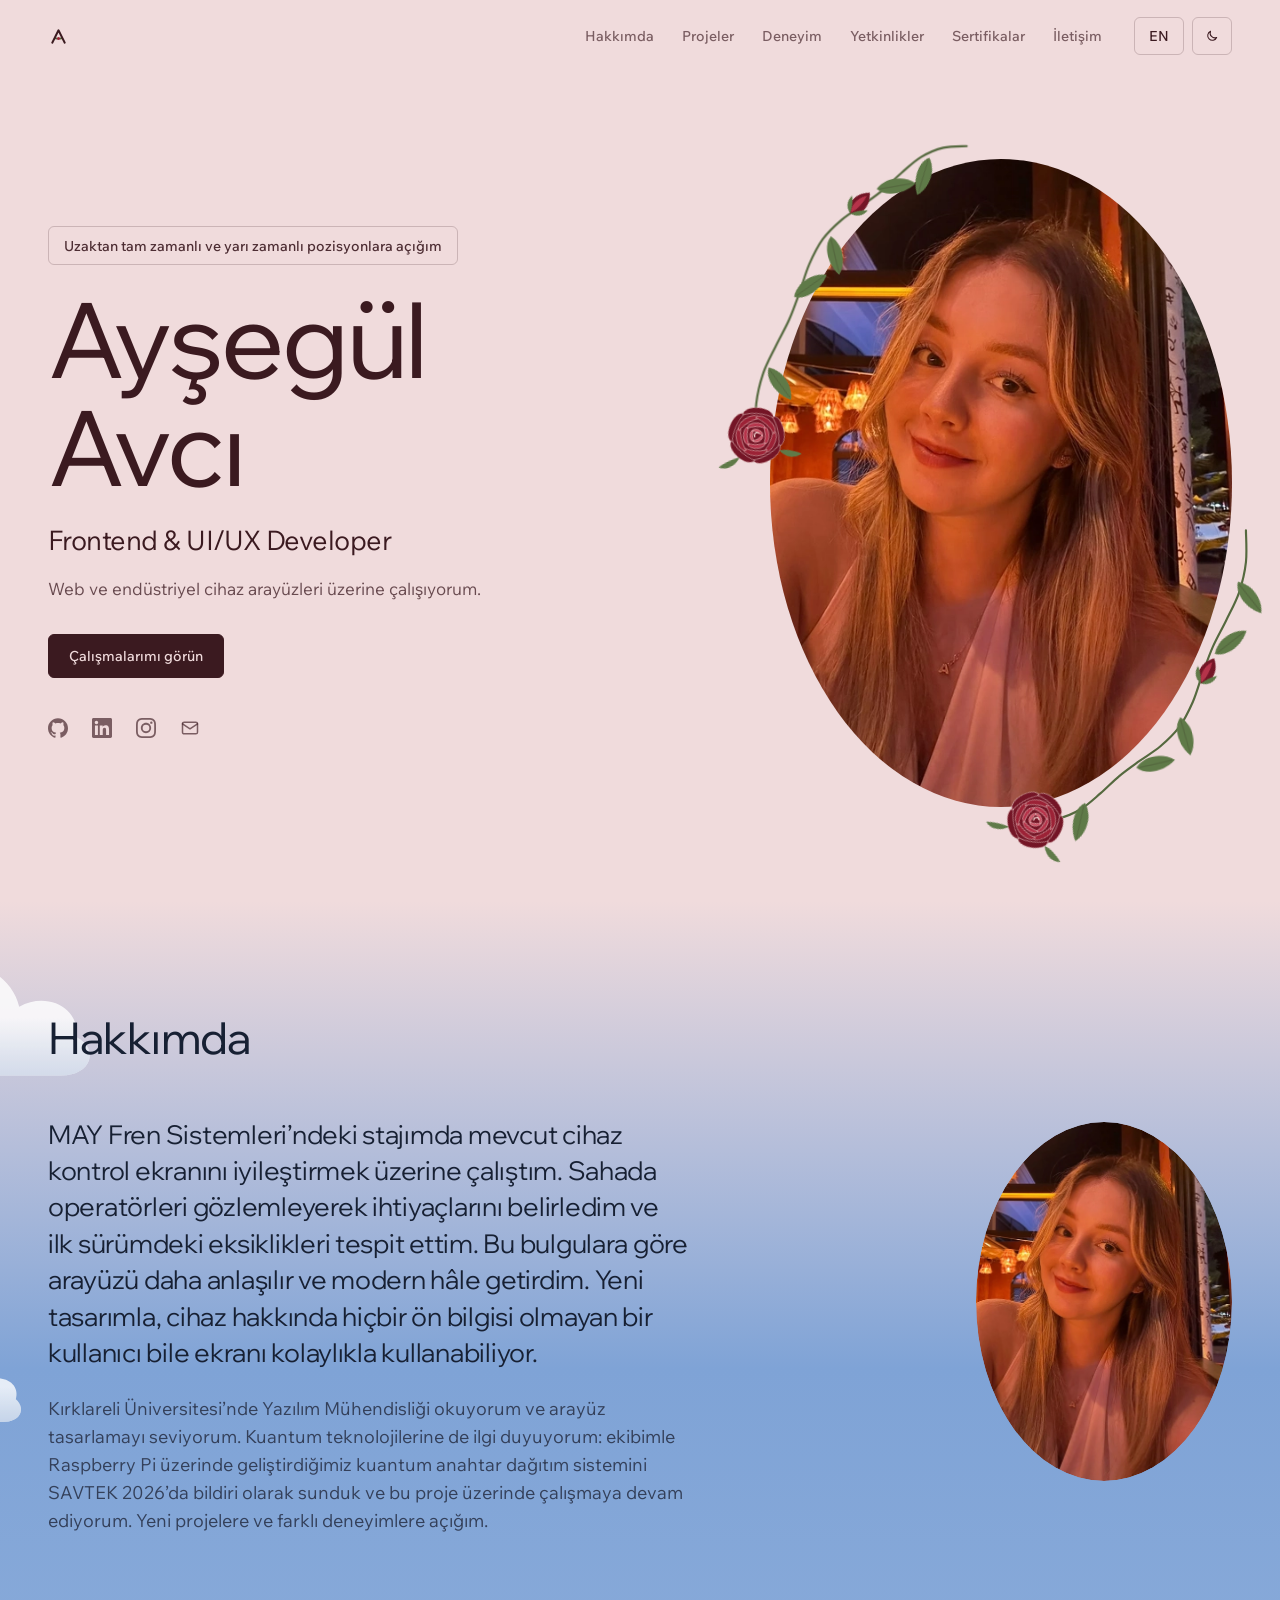
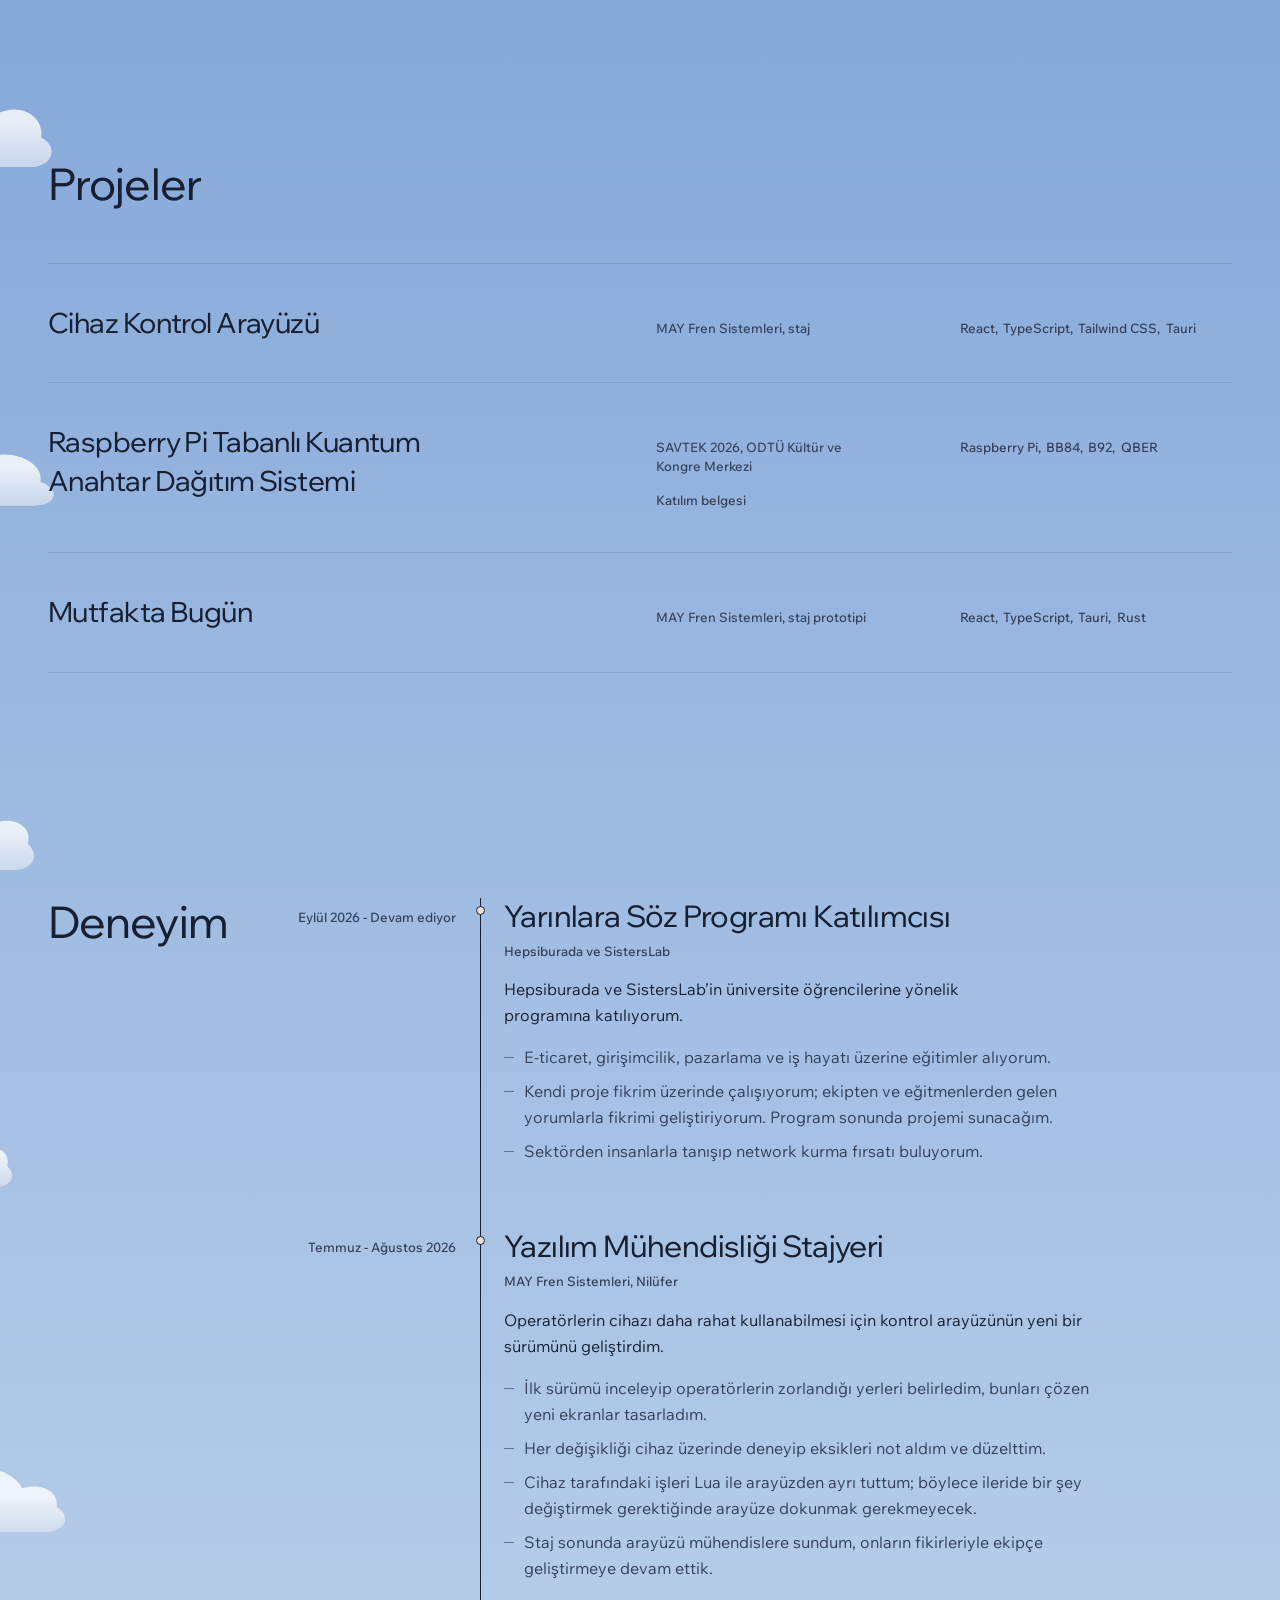
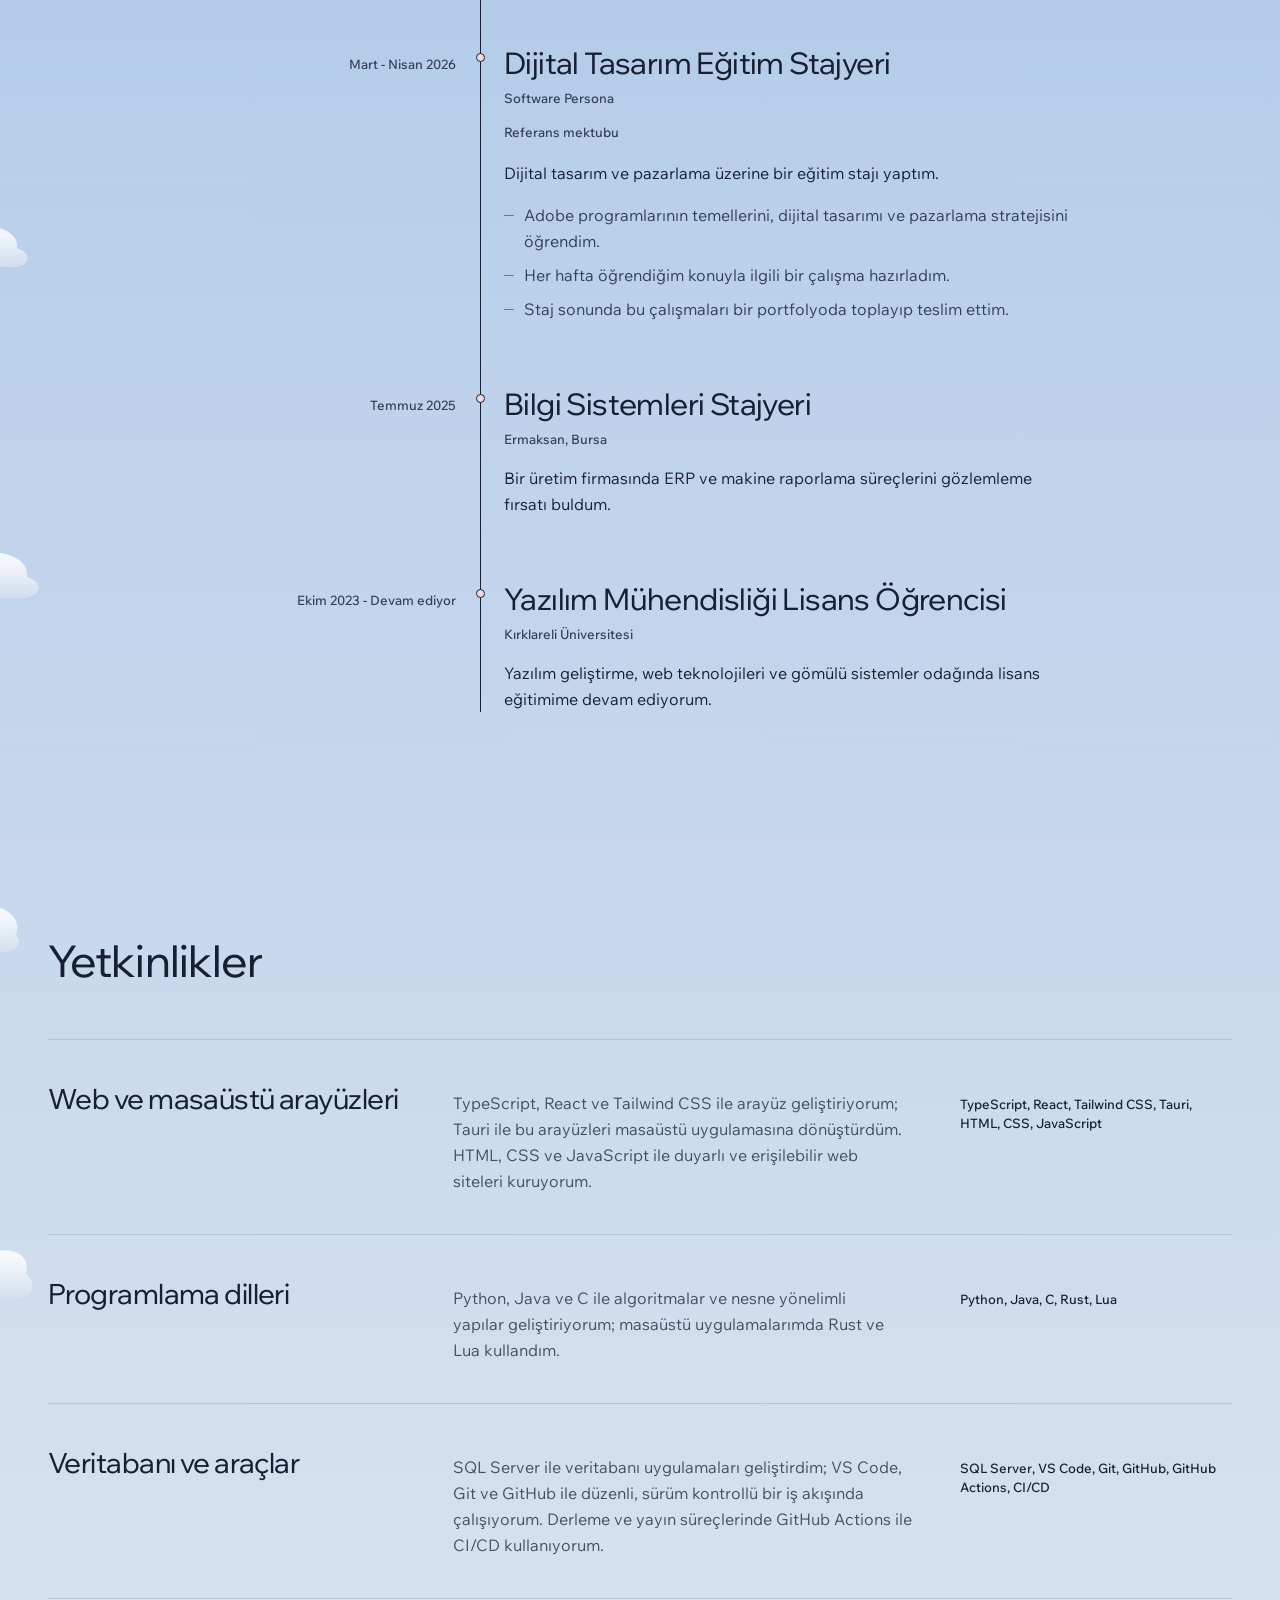
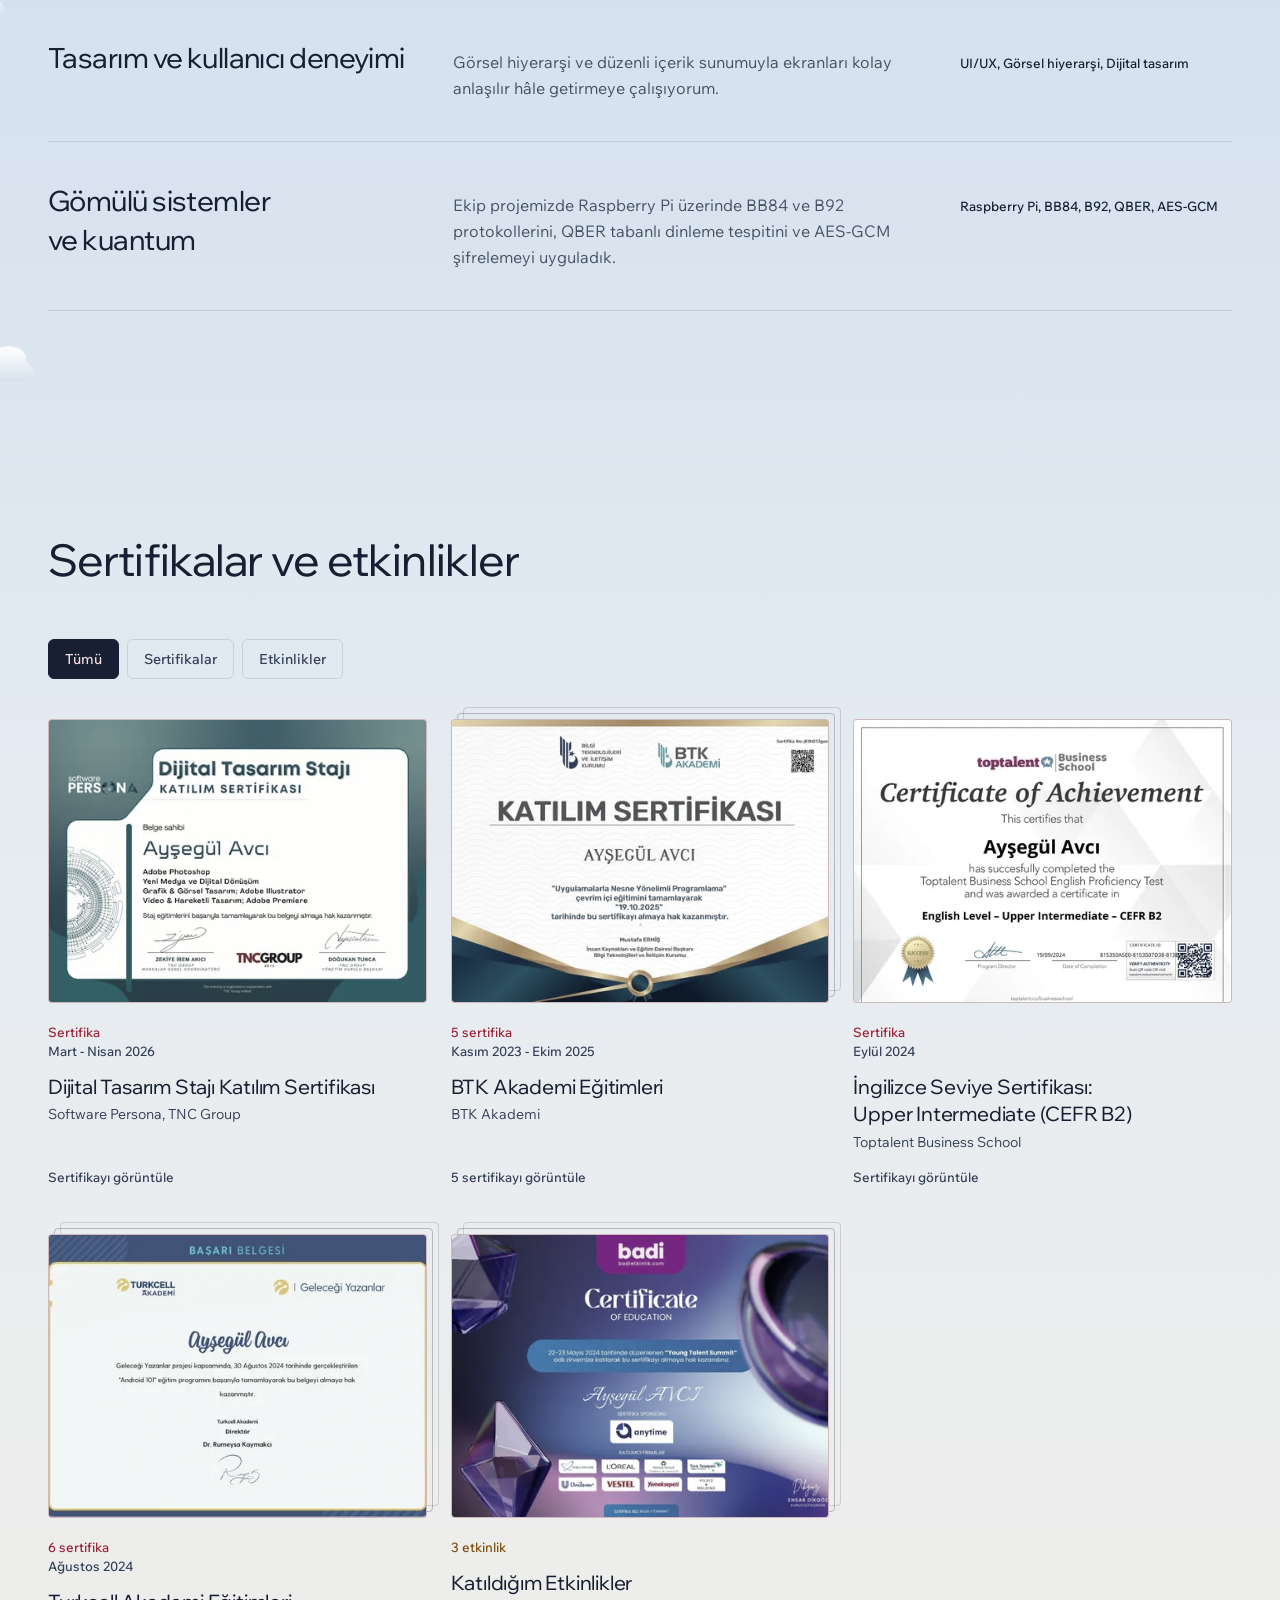
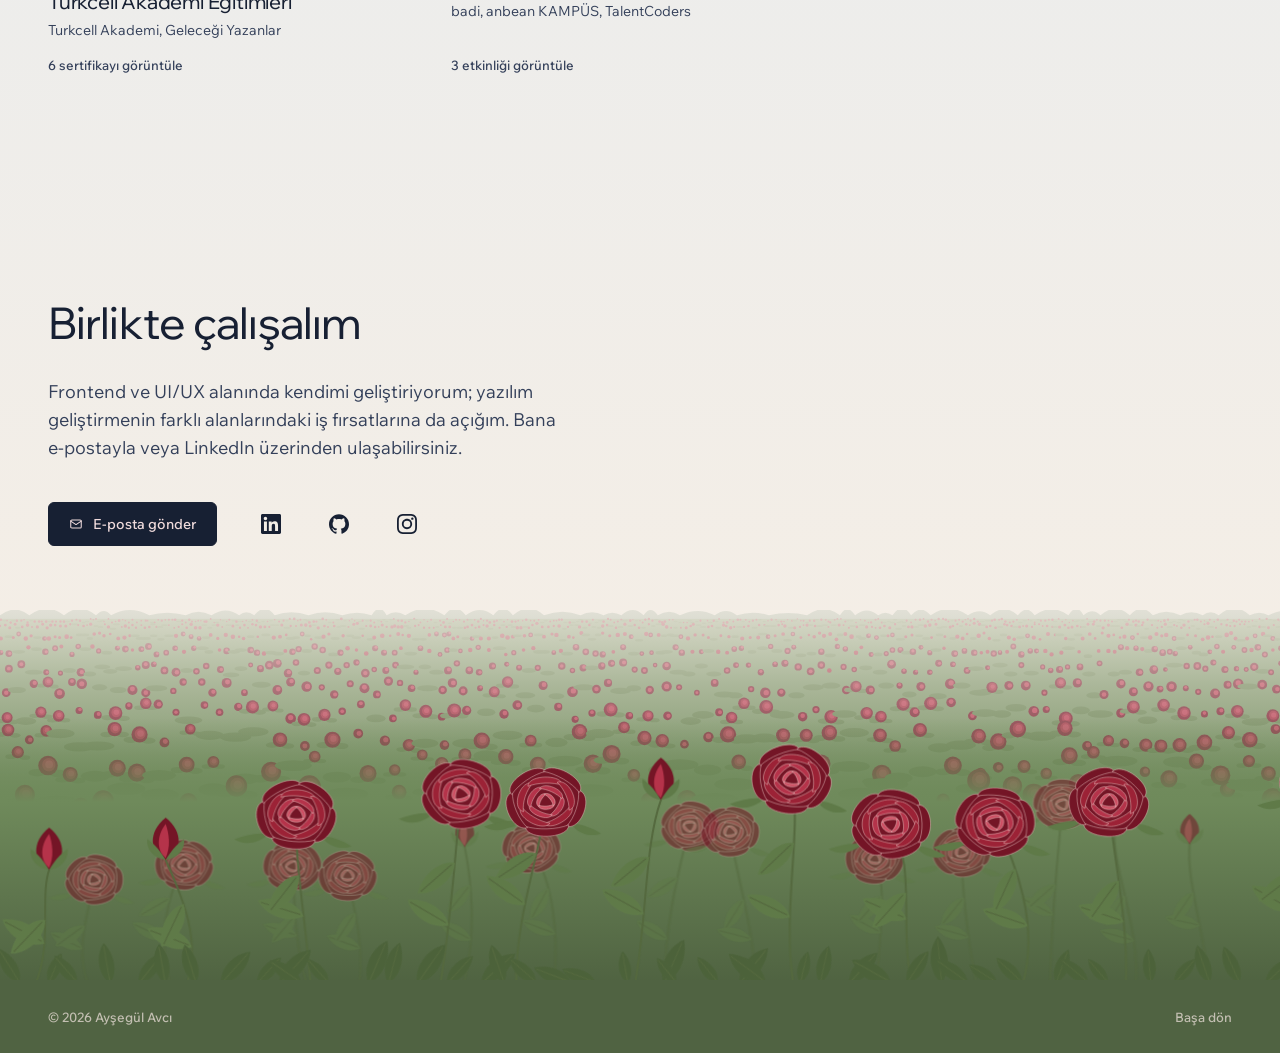
==== index.html @ e5da7921 "Yayın: 21.10.2026 05:08 (kaynak 07f0b37, main)" ====
<!doctype html> <html lang="tr" data-theme="dark"> <head> <meta charset="utf-8"> <meta name="viewport" content="width=device-width,initial-scale=1"> <script>!function(){var e,t=document.documentElement;t.classList.add("js");try{e=localStorage.getItem("theme")}catch(e){}"light"!==e&&"dark"!==e&&(e=matchMedia("(prefers-color-scheme: light)").matches?"light":"dark"),t.dataset.theme=e;try{sessionStorage.getItem("name")&&t.classList.add("name-seen")}catch(e){}"visible"!==document.visibilityState&&t.classList.add("no-intro"),setTimeout(function(){window.__animReady||t.classList.remove("js")},3e3)}()</script> <title>Ayşegül Avcı | Frontend &amp; UI/UX Developer</title> <meta name="generator" content="Jekyll v4.4.1"/> <meta property="og:title" content="Ayşegül Avcı"/> <meta name="author" content="Ayşegül Avcı"/> <meta property="og:locale" content="tr_TR"/> <meta name="description" content="Ayşegül Avcı’nın web ve endüstriyel cihaz arayüzleri odaklı frontend ve UI/UX portfolyosu."/> <meta name="twitter:description" property="og:description" content="Ayşegül Avcı’nın web ve endüstriyel cihaz arayüzleri odaklı frontend ve UI/UX portfolyosu."/> <link rel="canonical" href="https://avciaysegul.github.io/"/> <meta property="og:url" content="https://avciaysegul.github.io/"/> <meta property="og:site_name" content="Ayşegül Avcı"/> <meta property="og:image" content="https://avciaysegul.github.io/assets/og-tr.jpg"/> <meta property="og:image:height" content="630"/> <meta property="og:image:width" content="1200"/> <meta property="og:image:alt" content="Ayşegül Avcı · Frontend & UI/UX Developer"/> <meta property="og:type" content="website"/> <meta name="twitter:card" content="summary_large_image"/> <meta name="twitter:image" content="https://avciaysegul.github.io/assets/og-tr.jpg"/> <meta name="twitter:image:alt" content="Ayşegül Avcı · Frontend & UI/UX Developer"/> <meta name="twitter:title" content="Ayşegül Avcı"/> <meta name="google-site-verification" content="LraKyjcMaXg5jQFHS7iAwMMsDhnJ6y4MmET2pUXPqsw"/> <script type="application/ld+json"> {"@context":"https://schema.org","@type":"WebSite","author":{"@type":"Person","name":"Ayşegül Avcı","url":"https://avciaysegul.github.io"},"description":"Ayşegül Avcı’nın web ve endüstriyel cihaz arayüzleri odaklı frontend ve UI/UX portfolyosu.","headline":"Ayşegül Avcı","image":{"width":1200,"height":630,"alt":"Ayşegül Avcı · Frontend & UI/UX Developer","url":"https://avciaysegul.github.io/assets/og-tr.jpg","@type":"imageObject"},"name":"Ayşegül Avcı","sameAs":["https://www.linkedin.com/in/aysegulavci/","https://github.com/avciaysegul"],"url":"https://avciaysegul.github.io/"}</script> <script type="application/ld+json"> {
    "@context": "https://schema.org",
    "@type": "ProfilePage",
    "url": "https://avciaysegul.github.io/",
    "inLanguage": "tr",
    "mainEntity": {
      "@type": "Person",
      "@id": "https://avciaysegul.github.io/#person",
      "name": "Ayşegül Avcı",
      "alternateName": "Aysegul Avci",
      "jobTitle": "Frontend & UI/UX Developer",
      "url": "https://avciaysegul.github.io/",
      "image": "https://avciaysegul.github.io/assets/hero-aksam.webp",
      "affiliation": { "@type": "CollegeOrUniversity", "name": "Kırklareli Üniversitesi" },
      "sameAs": ["https://www.linkedin.com/in/aysegulavci/", "https://github.com/avciaysegul", "https://www.instagram.com/ayseguul.avci/"]
    }
  } </script> <link rel="alternate" hreflang="tr" href="https://avciaysegul.github.io/"> <link rel="alternate" hreflang="en" href="https://avciaysegul.github.io/en/"> <link rel="alternate" hreflang="x-default" href="https://avciaysegul.github.io/"> <meta name="theme-color" content="#5e4446"> <link rel="icon" type="image/svg+xml" href="/assets/logo/favicon.svg?v=1792548509"> <link rel="preload" href="/assets/fonts/wix-madefor-text-latin.woff2" as="font" type="font/woff2" crossorigin> <link rel="preload" href="/assets/fonts/wix-madefor-display-latin.woff2" as="font" type="font/woff2" crossorigin> <link rel="preload" href="/assets/fonts/wix-madefor-text-latin-ext.woff2" as="font" type="font/woff2" crossorigin> <link rel="preload" href="/assets/fonts/wix-madefor-display-latin-ext.woff2" as="font" type="font/woff2" crossorigin> <link rel="stylesheet" href="/assets/css/main.css?v=1792548509"> <script type="module" src="/assets/js/main.js?v=1792548509"></script> </head> <body> <a class="btn btn-primary fixed top-3 left-3 z-50 -translate-y-24 focus:translate-y-0" href="#main">Ana içeriğe geç</a> <header class="site-header sticky top-0 z-40 border-b border-transparent bg-bg transition-colors duration-500" data-header> <nav class="page flex h-18 items-center justify-between gap-6" aria-label="Ana menü"> <a class="flex items-center gap-2.5 no-underline" data-home-link href="/#top" aria-label="Ayşegül Avcı ana sayfa"> <svg class="size-[21px] shrink-0" viewBox="0 0 64 64" aria-hidden="true" focusable="false" data-logo-header> <path fill="var(--rose-stem)" d="M19.33 38.33Q25.67 32.33 32 38.33Q25.67 44.33 19.33 38.33ZM44.67 38.33Q38.33 32.33 32 38.33Q38.33 44.33 44.67 38.33Z"/><path d="M13 51L32 13L51 51" fill="none" stroke="currentColor" stroke-width="6" stroke-linecap="round" stroke-linejoin="round"/><circle cx="32" cy="38.33" r="4.66" fill="var(--accent)"/> </svg> <span class="font-display text-xl font-medium tracking-[-.01em]" data-brand data-brand-dock>Ayşegül Avcı</span> </a> <button class="btn px-3 lg:hidden" type="button" data-menu-toggle aria-controls="site-menu" aria-expanded="false" aria-label="Menüyü aç" data-label-open="Menüyü aç" data-label-close="Menüyü kapat"> <span data-icon-open><svg class="size-4" viewBox="0 0 24 24" fill="none" stroke="currentColor" stroke-width="1.8" stroke-linecap="round" stroke-linejoin="round" aria-hidden="true" focusable="false"><path d="M4 7h16M4 12h16M4 17h16"/></svg> </span> <span data-icon-close hidden><svg class="size-4" viewBox="0 0 24 24" fill="none" stroke="currentColor" stroke-width="1.8" stroke-linecap="round" stroke-linejoin="round" aria-hidden="true" focusable="false"><path d="M6 6l12 12M18 6 6 18"/></svg> </span> </button> <div id="site-menu" data-menu class="absolute inset-x-0 top-full hidden flex-col gap-6 border-b border-line bg-bg px-5 py-8 data-[open=true]:flex sm:px-8 lg:static lg:flex lg:flex-row lg:items-center lg:gap-8 lg:border-0 lg:bg-transparent lg:p-0"> <ul class="relative flex flex-col gap-1 lg:flex-row lg:gap-7" data-nav-list> <li><a class="nav-link relative block py-2 text-sm font-medium text-muted no-underline hover:text-text lg:py-1" href="/#about" data-nav="about">Hakkımda</a></li> <li><a class="nav-link relative block py-2 text-sm font-medium text-muted no-underline hover:text-text lg:py-1" href="/#projects" data-nav="projects">Projeler</a></li> <li><a class="nav-link relative block py-2 text-sm font-medium text-muted no-underline hover:text-text lg:py-1" href="/#experience" data-nav="experience">Deneyim</a></li> <li><a class="nav-link relative block py-2 text-sm font-medium text-muted no-underline hover:text-text lg:py-1" href="/#skills" data-nav="skills">Yetkinlikler</a></li> <li><a class="nav-link relative block py-2 text-sm font-medium text-muted no-underline hover:text-text lg:py-1" href="/#credentials" data-nav="credentials">Sertifikalar</a></li> <li><a class="nav-link relative block py-2 text-sm font-medium text-muted no-underline hover:text-text lg:py-1" href="/#contact" data-nav="contact">İletişim</a></li> </ul> <div class="flex gap-2"> <a class="btn min-h-9 px-3.5" href="/en/" hreflang="en" lang="en" aria-label="EN, Switch to English">EN</a> <button class="btn min-h-9 px-3" type="button" data-theme-toggle aria-pressed="false" data-label-light="Açık temaya geç" data-label-dark="Koyu temaya geç" aria-label="Açık temaya geç"> <span class="hidden dark:inline"><svg class="size-3.5" viewBox="0 0 24 24" fill="none" stroke="currentColor" stroke-width="1.8" stroke-linecap="round" stroke-linejoin="round" aria-hidden="true" focusable="false"><circle cx="12" cy="12" r="4"/><path d="M12 2v2M12 20v2M4.9 4.9l1.4 1.4M17.7 17.7l1.4 1.4M2 12h2M20 12h2M4.9 19.1l1.4-1.4M17.7 6.3l1.4-1.4"/></svg> </span> <span class="dark:hidden"><svg class="size-3.5" viewBox="0 0 24 24" fill="none" stroke="currentColor" stroke-width="1.8" stroke-linecap="round" stroke-linejoin="round" aria-hidden="true" focusable="false"><path d="M20 14.5A8 8 0 0 1 9.5 4a8 8 0 1 0 10.5 10.5Z"/></svg> </span> </button> </div> </div> </nav> </header> <main id="main"> <section id="top" class="hero-cover" data-hero-section> <div class="hero-door" data-photo-home> <button class="hero-flip" type="button" aria-pressed="false" aria-label="Fotoğrafı çevir" data-photo-flip> <span class="hero-card"> <span class="hero-face"><img src="/assets/hero-aksam.webp" srcset="/assets/hero-aksam-520.webp 520w, /assets/hero-aksam.webp 970w" sizes="(width < 48rem) min(78vw, 21rem), min(51svh, 41vw, 36rem)" alt="Ayşegül Avcı, akşam ışıkları altında bir restoranda" width="970" height="1360" fetchpriority="high"></span> <span class="hero-face hero-face-back"><img src="/assets/hero-ev.webp" srcset="/assets/hero-ev-520.webp 520w, /assets/hero-ev.webp 1020w" sizes="(width < 48rem) min(78vw, 21rem), min(51svh, 41vw, 36rem)" alt="Ayşegül Avcı, evde çekilmiş bir fotoğrafta" width="1020" height="1430" fetchpriority="low" decoding="async"></span> </span> </button> <svg class="hero-rose" viewBox="0 0 970 1360" aria-hidden="true" focusable="false"> <g class="rv-vine"><path class="rv-stem" pathLength="1" style="--d:0.95s" d="M557.2 1387.1C565.4 1386.5 590.4 1387.5 606.3 1383.7C622.3 1379.9 638.2 1373.0 652.8 1364.2C667.4 1355.4 680.6 1342.5 694.0 1331.0C707.4 1319.4 719.5 1306.3 733.0 1295.1C746.5 1283.9 760.5 1274.2 774.9 1263.8C789.3 1253.4 805.4 1244.5 819.4 1232.6C833.4 1220.6 847.7 1207.5 859.1 1191.9C870.4 1176.3 879.4 1157.6 887.6 1139.0C895.7 1120.4 900.9 1099.5 907.9 1080.2C915.0 1060.8 921.5 1041.7 929.8 1023.0C938.1 1004.3 948.5 986.7 957.6 967.9C966.7 949.0 977.5 930.2 984.4 909.9C991.3 889.6 996.5 867.9 998.9 846.2C1001.3 824.4 998.9 790.5 998.9 779.4"/> <g transform="translate(981.6 887.3) rotate(62.4) scale(1.7)"><g class="rv-pop rv-leafg" style="--d:3.04s"><g class="rv-sway" style="--s:2.16s"><path class="rv-leaf" d="M0 0C10-14 32-18 48-8 34 6 12 10 0 0Z"/><path class="rv-vein" d="M4 0C18-3 30-5 44-8"/></g></g></g> <g transform="translate(933.6 1039.2) rotate(332.9) scale(1.7)"><g class="rv-pop rv-leafg" style="--d:2.64s"><g class="rv-sway" style="--s:1.49s"><path class="rv-leaf" d="M0 0C10-14 32-18 48-8 34 6 12 10 0 0Z"/><path class="rv-vein" d="M4 0C18-3 30-5 44-8"/></g></g></g> <g transform="translate(861.3 1171.7) rotate(84.6) scale(1.7)"><g class="rv-pop rv-leafg" style="--d:2.24s"><g class="rv-sway" style="--s:0.81s"><path class="rv-leaf" d="M0 0C10-14 32-18 48-8 34 6 12 10 0 0Z"/><path class="rv-vein" d="M4 0C18-3 30-5 44-8"/></g></g></g> <g transform="translate(768.9 1277.7) rotate(358.0) scale(1.7)"><g class="rv-pop rv-leafg" style="--d:1.85s"><g class="rv-sway" style="--s:0.14s"><path class="rv-leaf" d="M0 0C10-14 32-18 48-8 34 6 12 10 0 0Z"/><path class="rv-vein" d="M4 0C18-3 30-5 44-8"/></g></g></g> <g transform="translate(661.1 1351.6) rotate(113.6) scale(1.7)"><g class="rv-pop rv-leafg" style="--d:1.45s"><g class="rv-sway" style="--s:2.47s"><path class="rv-leaf" d="M0 0C10-14 32-18 48-8 34 6 12 10 0 0Z"/><path class="rv-vein" d="M4 0C18-3 30-5 44-8"/></g></g></g> <g transform="translate(904.2 1100.9) rotate(27.9) scale(1.5)"><g class="rv-pop rv-budg" style="--d:2.46s"><g class="rv-sway" style="--s:1.19s"><path class="rv-p1" d="M0 0C-13-7-15-26 0-40 15-26 13-7 0 0Z"/><path class="rv-p3" d="M0-2C-7-8-8-22 0-34 3-24 4-12 0-2Z"/><path class="rv-sepalf" d="M0 0C-10-2-16-10-15-20-8-14-4-8 0 0ZM0 0C10-2 16-10 15-20 8-14 4-8 0 0Z"/></g></g></g> <g transform="translate(557.2 1387.1) rotate(25.4) scale(1.7)"><g class="rv-pop rv-bloomg" style="--d:0.60s"><g class="rv-sway" style="--s:1.02s"><circle class="rv-p1" r="31"/><path class="rv-p1 rv-edge" transform="translate(24.0 0.0) rotate(90.0)" d="M-19 0C-19 -14.4 19 -14.4 19 0C8.6 -4.5 -8.6 -4.5 -19 0Z"/><path class="rv-p1 rv-edge" transform="translate(7.4 22.8) rotate(162.0)" d="M-19 0C-19 -14.4 19 -14.4 19 0C8.6 -4.5 -8.6 -4.5 -19 0Z"/><path class="rv-p1 rv-edge" transform="translate(-19.4 14.1) rotate(234.0)" d="M-19 0C-19 -14.4 19 -14.4 19 0C8.6 -4.5 -8.6 -4.5 -19 0Z"/><path class="rv-p1 rv-edge" transform="translate(-19.4 -14.1) rotate(306.0)" d="M-19 0C-19 -14.4 19 -14.4 19 0C8.6 -4.5 -8.6 -4.5 -19 0Z"/><path class="rv-p1 rv-edge" transform="translate(7.4 -22.8) rotate(378.0)" d="M-19 0C-19 -14.4 19 -14.4 19 0C8.6 -4.5 -8.6 -4.5 -19 0Z"/><path class="rv-p2 rv-edge" transform="translate(12.9 9.4) rotate(126.0)" d="M-15 0C-15 -11.7 15 -11.7 15 0C6.8 -3.6 -6.8 -3.6 -15 0Z"/><path class="rv-p2 rv-edge" transform="translate(-4.9 15.2) rotate(198.0)" d="M-15 0C-15 -11.7 15 -11.7 15 0C6.8 -3.6 -6.8 -3.6 -15 0Z"/><path class="rv-p2 rv-edge" transform="translate(-16.0 0.0) rotate(270.0)" d="M-15 0C-15 -11.7 15 -11.7 15 0C6.8 -3.6 -6.8 -3.6 -15 0Z"/><path class="rv-p2 rv-edge" transform="translate(-4.9 -15.2) rotate(342.0)" d="M-15 0C-15 -11.7 15 -11.7 15 0C6.8 -3.6 -6.8 -3.6 -15 0Z"/><path class="rv-p2 rv-edge" transform="translate(12.9 -9.4) rotate(414.0)" d="M-15 0C-15 -11.7 15 -11.7 15 0C6.8 -3.6 -6.8 -3.6 -15 0Z"/><path class="rv-p3 rv-edge" transform="translate(8.8 1.9) rotate(102.0)" d="M-11 0C-11 -9.0 11 -9.0 11 0C5.0 -2.8 -5.0 -2.8 -11 0Z"/><path class="rv-p3 rv-edge" transform="translate(-1.9 8.8) rotate(192.0)" d="M-11 0C-11 -9.0 11 -9.0 11 0C5.0 -2.8 -5.0 -2.8 -11 0Z"/><path class="rv-p3 rv-edge" transform="translate(-8.8 -1.9) rotate(282.0)" d="M-11 0C-11 -9.0 11 -9.0 11 0C5.0 -2.8 -5.0 -2.8 -11 0Z"/><path class="rv-p3 rv-edge" transform="translate(1.9 -8.8) rotate(372.0)" d="M-11 0C-11 -9.0 11 -9.0 11 0C5.0 -2.8 -5.0 -2.8 -11 0Z"/><path class="rv-p4 rv-edge" transform="translate(1.0 2.8) rotate(160.0)" d="M-7 0C-7 -6.3 7 -6.3 7 0C3.1 -2.0 -3.1 -2.0 -7 0Z"/><path class="rv-p4 rv-edge" transform="translate(-3.0 -0.5) rotate(280.0)" d="M-7 0C-7 -6.3 7 -6.3 7 0C3.1 -2.0 -3.1 -2.0 -7 0Z"/><path class="rv-p4 rv-edge" transform="translate(1.9 -2.3) rotate(400.0)" d="M-7 0C-7 -6.3 7 -6.3 7 0C3.1 -2.0 -3.1 -2.0 -7 0Z"/><path class="rv-curl" d="M-2 1C-3-3 2-5 4-2"/><path class="rv-sepalf" d="M-26 22C-34 32-46 34-54 28-44 24-34 21-26 22ZM24 24C30 35 42 38 50 34 42 28 32 24 24 24Z"/></g></g></g></g> <g class="rv-vine"><path class="rv-stem" pathLength="1" style="--d:1.25s" d="M-28.9 580.6C-28.9 569.5 -31.3 535.6 -28.9 513.8C-26.5 492.1 -21.3 470.4 -14.4 450.1C-7.5 429.8 3.3 411.0 12.4 392.1C21.5 373.3 31.9 355.7 40.2 337.0C48.5 318.3 55.0 299.2 62.1 279.8C69.1 260.5 74.3 239.6 82.4 221.0C90.6 202.4 99.6 183.7 110.9 168.1C122.3 152.5 136.6 139.4 150.6 127.4C164.6 115.5 180.7 106.6 195.1 96.2C209.5 85.8 223.5 76.1 237.0 64.9C250.5 53.7 262.6 40.6 276.0 29.0C289.4 17.5 302.6 4.6 317.2 -4.2C331.8 -13.0 347.7 -19.9 363.7 -23.7C379.6 -27.5 404.6 -26.5 412.8 -27.1"/> <g transform="translate(334.3 -3.2) rotate(117.3) scale(1.7)"><g class="rv-pop rv-leafg" style="--d:3.34s"><g class="rv-sway" style="--s:2.67s"><path class="rv-leaf" d="M0 0C10-14 32-18 48-8 34 6 12 10 0 0Z"/><path class="rv-vein" d="M4 0C18-3 30-5 44-8"/></g></g></g> <g transform="translate(223.9 62.9) rotate(1.3) scale(1.7)"><g class="rv-pop rv-leafg" style="--d:2.94s"><g class="rv-sway" style="--s:2.00s"><path class="rv-leaf" d="M0 0C10-14 32-18 48-8 34 6 12 10 0 0Z"/><path class="rv-vein" d="M4 0C18-3 30-5 44-8"/></g></g></g> <g transform="translate(127.6 162.3) rotate(87.4) scale(1.7)"><g class="rv-pop rv-leafg" style="--d:2.54s"><g class="rv-sway" style="--s:1.32s"><path class="rv-leaf" d="M0 0C10-14 32-18 48-8 34 6 12 10 0 0Z"/><path class="rv-vein" d="M4 0C18-3 30-5 44-8"/></g></g></g> <g transform="translate(50.5 289.5) rotate(-24.6) scale(1.7)"><g class="rv-pop rv-leafg" style="--d:2.15s"><g class="rv-sway" style="--s:0.65s"><path class="rv-leaf" d="M0 0C10-14 32-18 48-8 34 6 12 10 0 0Z"/><path class="rv-vein" d="M4 0C18-3 30-5 44-8"/></g></g></g> <g transform="translate(-3.2 437.7) rotate(64.7) scale(1.7)"><g class="rv-pop rv-leafg" style="--d:1.75s"><g class="rv-sway" style="--s:2.98s"><path class="rv-leaf" d="M0 0C10-14 32-18 48-8 34 6 12 10 0 0Z"/><path class="rv-vein" d="M4 0C18-3 30-5 44-8"/></g></g></g> <g transform="translate(168.3 114.3) rotate(-316.7) scale(1.5)"><g class="rv-pop rv-budg" style="--d:2.72s"><g class="rv-sway" style="--s:1.62s"><path class="rv-p1" d="M0 0C-13-7-15-26 0-40 15-26 13-7 0 0Z"/><path class="rv-p3" d="M0-2C-7-8-8-22 0-34 3-24 4-12 0-2Z"/><path class="rv-sepalf" d="M0 0C-10-2-16-10-15-20-8-14-4-8 0 0ZM0 0C10-2 16-10 15-20 8-14 4-8 0 0Z"/></g></g></g> <g transform="translate(-28.9 580.6) rotate(-12.6) scale(1.7)"><g class="rv-pop rv-bloomg" style="--d:0.90s"><g class="rv-sway" style="--s:1.53s"><circle class="rv-p1" r="31"/><path class="rv-p1 rv-edge" transform="translate(24.0 0.0) rotate(90.0)" d="M-19 0C-19 -14.4 19 -14.4 19 0C8.6 -4.5 -8.6 -4.5 -19 0Z"/><path class="rv-p1 rv-edge" transform="translate(7.4 22.8) rotate(162.0)" d="M-19 0C-19 -14.4 19 -14.4 19 0C8.6 -4.5 -8.6 -4.5 -19 0Z"/><path class="rv-p1 rv-edge" transform="translate(-19.4 14.1) rotate(234.0)" d="M-19 0C-19 -14.4 19 -14.4 19 0C8.6 -4.5 -8.6 -4.5 -19 0Z"/><path class="rv-p1 rv-edge" transform="translate(-19.4 -14.1) rotate(306.0)" d="M-19 0C-19 -14.4 19 -14.4 19 0C8.6 -4.5 -8.6 -4.5 -19 0Z"/><path class="rv-p1 rv-edge" transform="translate(7.4 -22.8) rotate(378.0)" d="M-19 0C-19 -14.4 19 -14.4 19 0C8.6 -4.5 -8.6 -4.5 -19 0Z"/><path class="rv-p2 rv-edge" transform="translate(12.9 9.4) rotate(126.0)" d="M-15 0C-15 -11.7 15 -11.7 15 0C6.8 -3.6 -6.8 -3.6 -15 0Z"/><path class="rv-p2 rv-edge" transform="translate(-4.9 15.2) rotate(198.0)" d="M-15 0C-15 -11.7 15 -11.7 15 0C6.8 -3.6 -6.8 -3.6 -15 0Z"/><path class="rv-p2 rv-edge" transform="translate(-16.0 0.0) rotate(270.0)" d="M-15 0C-15 -11.7 15 -11.7 15 0C6.8 -3.6 -6.8 -3.6 -15 0Z"/><path class="rv-p2 rv-edge" transform="translate(-4.9 -15.2) rotate(342.0)" d="M-15 0C-15 -11.7 15 -11.7 15 0C6.8 -3.6 -6.8 -3.6 -15 0Z"/><path class="rv-p2 rv-edge" transform="translate(12.9 -9.4) rotate(414.0)" d="M-15 0C-15 -11.7 15 -11.7 15 0C6.8 -3.6 -6.8 -3.6 -15 0Z"/><path class="rv-p3 rv-edge" transform="translate(8.8 1.9) rotate(102.0)" d="M-11 0C-11 -9.0 11 -9.0 11 0C5.0 -2.8 -5.0 -2.8 -11 0Z"/><path class="rv-p3 rv-edge" transform="translate(-1.9 8.8) rotate(192.0)" d="M-11 0C-11 -9.0 11 -9.0 11 0C5.0 -2.8 -5.0 -2.8 -11 0Z"/><path class="rv-p3 rv-edge" transform="translate(-8.8 -1.9) rotate(282.0)" d="M-11 0C-11 -9.0 11 -9.0 11 0C5.0 -2.8 -5.0 -2.8 -11 0Z"/><path class="rv-p3 rv-edge" transform="translate(1.9 -8.8) rotate(372.0)" d="M-11 0C-11 -9.0 11 -9.0 11 0C5.0 -2.8 -5.0 -2.8 -11 0Z"/><path class="rv-p4 rv-edge" transform="translate(1.0 2.8) rotate(160.0)" d="M-7 0C-7 -6.3 7 -6.3 7 0C3.1 -2.0 -3.1 -2.0 -7 0Z"/><path class="rv-p4 rv-edge" transform="translate(-3.0 -0.5) rotate(280.0)" d="M-7 0C-7 -6.3 7 -6.3 7 0C3.1 -2.0 -3.1 -2.0 -7 0Z"/><path class="rv-p4 rv-edge" transform="translate(1.9 -2.3) rotate(400.0)" d="M-7 0C-7 -6.3 7 -6.3 7 0C3.1 -2.0 -3.1 -2.0 -7 0Z"/><path class="rv-curl" d="M-2 1C-3-3 2-5 4-2"/><path class="rv-sepalf" d="M-26 22C-34 32-46 34-54 28-44 24-34 21-26 22ZM24 24C30 35 42 38 50 34 42 28 32 24 24 24Z"/></g></g></g></g> </svg> </div> <div class="page hero-cover-text"> <p class="hero-cover-available">Uzaktan tam zamanlı ve yarı zamanlı pozisyonlara açığım</p> <h1 class="hero-cover-name" data-hero-name data-assemble aria-label="Ayşegül Avcı"><span class="line"><span>Ayşegül</span></span> <span class="line"><span class="hero-red">Avcı</span></span></h1> <p class="hero-cover-role">Frontend & UI/UX Developer</p> <p class="hero-cover-intro">Web ve endüstriyel cihaz arayüzleri üzerine çalışıyorum.</p> <a class="btn hero-cover-cta" href="#projects">Çalışmalarımı görün</a> <ul class="hero-cover-links" aria-label="İletişim bağlantıları"> <li><a class="brand-hover inline-flex items-center" href="https://github.com/avciaysegul" target="_blank" rel="noopener noreferrer" aria-label="GitHub" title="GitHub"><svg class="size-5 shrink-0" viewBox="0 0 24 24" fill="none" stroke="currentColor" stroke-width="1.8" stroke-linecap="round" stroke-linejoin="round" aria-hidden="true" focusable="false"><path fill="currentColor" stroke="none" d="M12 .297c-6.63 0-12 5.373-12 12 0 5.303 3.438 9.8 8.205 11.385.6.113.82-.258.82-.577 0-.285-.01-1.04-.015-2.04-3.338.724-4.042-1.61-4.042-1.61C4.422 18.07 3.633 17.7 3.633 17.7c-1.087-.744.084-.729.084-.729 1.205.084 1.838 1.236 1.838 1.236 1.07 1.835 2.809 1.305 3.495.998.108-.776.417-1.305.76-1.605-2.665-.3-5.466-1.332-5.466-5.93 0-1.31.465-2.38 1.235-3.22-.135-.303-.54-1.523.105-3.176 0 0 1.005-.322 3.3 1.23.96-.267 1.98-.399 3-.405 1.02.006 2.04.138 3 .405 2.28-1.552 3.285-1.23 3.285-1.23.645 1.653.24 2.873.12 3.176.765.84 1.23 1.91 1.23 3.22 0 4.61-2.805 5.625-5.475 5.92.42.36.81 1.096.81 2.22 0 1.606-.015 2.896-.015 3.286 0 .315.21.69.825.57C20.565 22.092 24 17.592 24 12.297c0-6.627-5.373-12-12-12"/></svg> </a></li> <li><a class="brand-hover inline-flex items-center" style="--brand:#0a66c2" href="https://www.linkedin.com/in/aysegulavci/" target="_blank" rel="noopener noreferrer" aria-label="LinkedIn" title="LinkedIn"><svg class="size-5 shrink-0" viewBox="0 0 24 24" fill="none" stroke="currentColor" stroke-width="1.8" stroke-linecap="round" stroke-linejoin="round" aria-hidden="true" focusable="false"><path fill="currentColor" stroke="none" d="M20.447 20.452h-3.554v-5.569c0-1.328-.027-3.037-1.852-3.037-1.853 0-2.136 1.445-2.136 2.939v5.667H9.351V9h3.414v1.561h.046c.477-.9 1.637-1.85 3.37-1.85 3.601 0 4.267 2.37 4.267 5.455v6.286zM5.337 7.433c-1.144 0-2.063-.926-2.063-2.065 0-1.138.92-2.063 2.063-2.063 1.14 0 2.064.925 2.064 2.063 0 1.139-.925 2.065-2.064 2.065zm1.782 13.019H3.555V9h3.564v11.452zM22.225 0H1.771C.792 0 0 .774 0 1.729v20.542C0 23.227.792 24 1.771 24h20.451C23.2 24 24 23.227 24 22.271V1.729C24 .774 23.2 0 22.222 0h.003z"/></svg> </a></li> <li><a class="brand-hover inline-flex items-center" style="--brand:#e4405f" href="https://www.instagram.com/ayseguul.avci/" target="_blank" rel="noopener noreferrer" aria-label="Instagram" title="Instagram"><svg class="size-5 shrink-0" viewBox="0 0 24 24" fill="none" stroke="currentColor" stroke-width="1.8" stroke-linecap="round" stroke-linejoin="round" aria-hidden="true" focusable="false"><path fill="currentColor" stroke="none" d="M7.0301.084c-1.2768.0602-2.1487.264-2.911.5634-.7888.3075-1.4575.72-2.1228 1.3877-.6652.6677-1.075 1.3368-1.3802 2.127-.2954.7638-.4956 1.6365-.552 2.914-.0564 1.2775-.0689 1.6882-.0626 4.947.0062 3.2586.0206 3.6671.0825 4.9473.061 1.2765.264 2.1482.5635 2.9107.308.7889.72 1.4573 1.388 2.1228.6679.6655 1.3365 1.0743 2.1285 1.38.7632.295 1.6361.4961 2.9134.552 1.2773.056 1.6884.069 4.9462.0627 3.2578-.0062 3.668-.0207 4.9478-.0814 1.28-.0607 2.147-.2652 2.9098-.5633.7889-.3086 1.4578-.72 2.1228-1.3881.665-.6682 1.0745-1.3378 1.3795-2.1284.2957-.7632.4966-1.636.552-2.9124.056-1.2809.0692-1.6898.063-4.948-.0063-3.2583-.021-3.6668-.0817-4.9465-.0607-1.2797-.264-2.1487-.5633-2.9117-.3084-.7889-.72-1.4568-1.3876-2.1228C21.2982 1.33 20.628.9208 19.8378.6165 19.074.321 18.2017.1197 16.9244.0645 15.6471.0093 15.236-.005 11.977.0014 8.718.0076 8.31.0215 7.0301.0839m.1402 21.6932c-1.17-.0509-1.8053-.2453-2.2287-.408-.5606-.216-.96-.4771-1.3819-.895-.422-.4178-.6811-.8186-.9-1.378-.1644-.4234-.3624-1.058-.4171-2.228-.0595-1.2645-.072-1.6442-.079-4.848-.007-3.2037.0053-3.583.0607-4.848.05-1.169.2456-1.805.408-2.2282.216-.5613.4762-.96.895-1.3816.4188-.4217.8184-.6814 1.3783-.9003.423-.1651 1.0575-.3614 2.227-.4171 1.2655-.06 1.6447-.072 4.848-.079 3.2033-.007 3.5835.005 4.8495.0608 1.169.0508 1.8053.2445 2.228.408.5608.216.96.4754 1.3816.895.4217.4194.6816.8176.9005 1.3787.1653.4217.3617 1.056.4169 2.2263.0602 1.2655.0739 1.645.0796 4.848.0058 3.203-.0055 3.5834-.061 4.848-.051 1.17-.245 1.8055-.408 2.2294-.216.5604-.4763.96-.8954 1.3814-.419.4215-.8181.6811-1.3783.9-.4224.1649-1.0577.3617-2.2262.4174-1.2656.0595-1.6448.072-4.8493.079-3.2045.007-3.5825-.006-4.848-.0608M16.953 5.5864A1.44 1.44 0 1 0 18.39 4.144a1.44 1.44 0 0 0-1.437 1.4424M5.8385 12.012c.0067 3.4032 2.7706 6.1557 6.173 6.1493 3.4026-.0065 6.157-2.7701 6.1506-6.1733-.0065-3.4032-2.771-6.1565-6.174-6.1498-3.403.0067-6.156 2.771-6.1496 6.1738M8 12.0077a4 4 0 1 1 4.008 3.9921A3.9996 3.9996 0 0 1 8 12.0077"/></svg> </a></li> <li><a class="brand-hover inline-flex items-center" href="mailto:aysegulavci2025@gmail.com" aria-label="E-posta" title="E-posta"><svg class="size-5 shrink-0" viewBox="0 0 24 24" fill="none" stroke="currentColor" stroke-width="1.8" stroke-linecap="round" stroke-linejoin="round" aria-hidden="true" focusable="false"><rect x="3" y="5" width="18" height="14" rx="2"/><path d="m3 7 9 6 9-6"/></svg> </a></li> </ul> </div> </section> <div class="sky-scene" data-sky> <section id="about" class="section"> <div class="page"> <div class="mb-10 max-w-4xl sm:mb-12"> <h2 class="section-title pb-[.14em]">Hakkımda</h2> </div> <div class="about-body"> <div class="grid gap-6"> <p class="max-w-[40rem] font-display text-xl leading-[1.45] tracking-[-.01em] sm:text-[1.625rem] sm:leading-[1.4]">MAY Fren Sistemleri’ndeki stajımda mevcut cihaz kontrol ekranını iyileştirmek üzerine çalıştım. Sahada operatörleri gözlemleyerek ihtiyaçlarını belirledim ve ilk sürümdeki eksiklikleri tespit ettim. Bu bulgulara göre arayüzü daha anlaşılır ve modern hâle getirdim. Yeni tasarımla, cihaz hakkında hiçbir ön bilgisi olmayan bir kullanıcı bile ekranı kolaylıkla kullanabiliyor.</p> <p class="max-w-[40rem] text-lg text-muted">Kırklareli Üniversitesi’nde Yazılım Mühendisliği okuyorum ve arayüz tasarlamayı seviyorum. Kuantum teknolojilerine de ilgi duyuyorum: ekibimle Raspberry Pi üzerinde geliştirdiğimiz kuantum anahtar dağıtım sistemini SAVTEK 2026’da bildiri olarak sunduk ve bu proje üzerinde çalışmaya devam ediyorum. Yeni projelere ve farklı deneyimlere açığım.</p> </div> <div class="about-photo" data-photo-slot> <button class="hero-flip" type="button" aria-pressed="false" aria-label="Fotoğrafı çevir" data-photo-flip> <span class="hero-card"> <span class="hero-face"><img src="/assets/hero-aksam-520.webp" alt="Ayşegül Avcı, akşam ışıkları altında bir restoranda" width="520" height="729" loading="lazy"></span> <span class="hero-face hero-face-back"><img src="/assets/hero-ev-520.webp" alt="Ayşegül Avcı, evde çekilmiş bir fotoğrafta" width="520" height="729" loading="lazy"></span> </span> </button> </div> </div> </div> </section> <section id="projects" class="section"> <div class="page"> <div class="mb-10 max-w-4xl sm:mb-12"> <h2 class="section-title pb-[.14em]">Projeler</h2> </div> <ul class="border-t border-line"> <li class="row border-b border-line"> <div class="row-body grid gap-3 py-8 sm:py-10 lg:grid-cols-12 lg:items-baseline lg:gap-8"> <h3 class="text-2xl leading-snug tracking-[-.02em] sm:text-[1.75rem] lg:col-span-6"> <a class="stretched text-left no-underline" href="/projects/device-control-interface.html">Cihaz Kontrol Arayüzü</a> </h3> <div class="lg:col-span-3"> <p class="meta opacity-75">MAY Fren Sistemleri, staj</p> </div> <div class="flex items-center justify-between gap-4 lg:col-span-3"> <ul class="flex flex-wrap gap-y-1"><li class="tag" lang="en">React</li><li class="tag" lang="en">TypeScript</li><li class="tag" lang="en">Tailwind CSS</li><li class="tag" lang="en">Tauri</li></ul> </div> </div> </li> <li class="row border-b border-line"> <div class="row-body grid gap-3 py-8 sm:py-10 lg:grid-cols-12 lg:items-baseline lg:gap-8"> <h3 class="text-2xl leading-snug tracking-[-.02em] sm:text-[1.75rem] lg:col-span-6"> <a class="stretched text-left no-underline" href="/projects/quantum-key-distribution.html">Raspberry Pi Tabanlı Kuantum Anahtar Dağıtım Sistemi</a> </h3> <div class="lg:col-span-3"> <p class="meta opacity-75">SAVTEK 2026, ODTÜ Kültür ve Kongre Merkezi</p> <button class="meta relative z-[2] mt-3 inline-flex min-h-6 cursor-pointer items-center gap-1 text-left text-muted hover:text-text" type="button" data-modal-open="reference-qkd" aria-haspopup="dialog"> <span class="link-underline">Katılım belgesi</span> </button> </div> <div class="flex items-center justify-between gap-4 lg:col-span-3"> <ul class="flex flex-wrap gap-y-1"><li class="tag" lang="en">Raspberry Pi</li><li class="tag" lang="en">BB84</li><li class="tag" lang="en">B92</li><li class="tag" lang="en">QBER</li></ul> </div> </div> </li> <li class="row border-b border-line"> <div class="row-body grid gap-3 py-8 sm:py-10 lg:grid-cols-12 lg:items-baseline lg:gap-8"> <h3 class="text-2xl leading-snug tracking-[-.02em] sm:text-[1.75rem] lg:col-span-6"> <button class="stretched text-left" type="button" data-modal-open="project-mutfakta-bugun" aria-haspopup="dialog">Mutfakta Bugün</button> </h3> <div class="lg:col-span-3"> <p class="meta opacity-75">MAY Fren Sistemleri, staj prototipi</p> </div> <div class="flex items-center justify-between gap-4 lg:col-span-3"> <ul class="flex flex-wrap gap-y-1"><li class="tag" lang="en">React</li><li class="tag" lang="en">TypeScript</li><li class="tag" lang="en">Tauri</li><li class="tag" lang="en">Rust</li></ul> </div> </div> </li> </ul> <dialog id="reference-qkd" class="modal modal-wide" aria-labelledby="reference-qkd-title" data-modal> <div class="flex max-h-[inherit] flex-col"> <header class="flex items-start justify-between gap-4 border-b border-line p-6 sm:p-8"> <div><p class="meta text-accent">SAVTEK 2026</p> <h3 id="reference-qkd-title" class="mt-2 text-3xl tracking-[-.02em]">Katılım belgesi</h3> </div> <button class="btn shrink-0 px-3" type="button" data-modal-close aria-label="Kapat"><svg class="size-4" viewBox="0 0 24 24" fill="none" stroke="currentColor" stroke-width="1.8" stroke-linecap="round" stroke-linejoin="round" aria-hidden="true" focusable="false"><path d="M6 6l12 12M18 6 6 18"/></svg> </button> </header> <div class="overflow-y-auto p-6 sm:p-8"> <img class="mx-auto w-full max-w-2xl rounded-sm border border-line bg-white" src="/assets/savtek-2026-acceptance.webp" alt="Katılım belgesi: SAVTEK 2026" width="1272" height="894" loading="lazy" decoding="async"> </div> </div> </dialog> <dialog id="project-mutfakta-bugun" class="modal modal-wide" aria-labelledby="project-mutfakta-bugun-title" data-modal> <div class="flex max-h-[inherit] flex-col"> <header class="flex items-start justify-between gap-4 border-b border-line p-6 sm:p-8"> <div><p class="meta text-accent">MAY Fren Sistemleri, staj prototipi</p> <h3 id="project-mutfakta-bugun-title" class="mt-2 text-3xl tracking-[-.02em]">Mutfakta Bugün</h3> </div> <button class="btn shrink-0 px-3" type="button" data-modal-close aria-label="Kapat"><svg class="size-4" viewBox="0 0 24 24" fill="none" stroke="currentColor" stroke-width="1.8" stroke-linecap="round" stroke-linejoin="round" aria-hidden="true" focusable="false"><path d="M6 6l12 12M18 6 6 18"/></svg> </button> </header> <div class="overflow-y-auto p-6 sm:p-8"> <div class="mb-10" data-slider> <div class="aspect-[35/18] overflow-hidden rounded-sm border border-line bg-surface-2 select-none" data-slider-viewport> <ul class="flex h-full transition-transform duration-500 ease-out-expo" data-slider-track> <li class="size-full shrink-0" role="group" aria-roledescription="slide" aria-label="1 / 5" data-slide> <img class="size-full object-cover object-top" src="/assets/projects/mutfakta-bugun-home.webp" alt="Ana sayfa: tarif arama ve 22 tarif" width="1400" height="720" loading="lazy" decoding="async" draggable="false"> </li> <li class="size-full shrink-0" role="group" aria-roledescription="slide" aria-label="2 / 5" data-slide> <img class="size-full object-cover object-top" src="/assets/projects/mutfakta-bugun-recipes.webp" alt="Kategorilere göre tarif kartları" width="1400" height="720" loading="lazy" decoding="async" draggable="false"> </li> <li class="size-full shrink-0" role="group" aria-roledescription="slide" aria-label="3 / 5" data-slide> <img class="size-full object-cover object-top" src="/assets/projects/mutfakta-bugun-question.webp" alt="Senaryonun sorusu: 2 salatalık gerekiyor, elinizde kaç tane var?" width="1400" height="720" loading="lazy" decoding="async" draggable="false"> </li> <li class="size-full shrink-0" role="group" aria-roledescription="slide" aria-label="4 / 5" data-slide> <img class="size-full object-cover object-top" src="/assets/projects/mutfakta-bugun-step.webp" alt="Miktarları içeren tarif adımı ve ilerleme çubuğu" width="1400" height="720" loading="lazy" decoding="async" draggable="false"> </li> <li class="size-full shrink-0" role="group" aria-roledescription="slide" aria-label="5 / 5" data-slide> <img class="size-full object-cover object-top" src="/assets/projects/mutfakta-bugun-adjust.webp" alt="Son ayar adımı: limon ve tuzu tadarak ayarlama" width="1400" height="720" loading="lazy" decoding="async" draggable="false"> </li> </ul> </div> <div class="mt-5 flex flex-col-reverse gap-4 sm:flex-row sm:items-start sm:justify-between sm:gap-6"> <p class="min-w-0 text-muted" data-slide-info>Ana sayfa: tarif arama ve 22 tarif</p> <p class="min-w-0 text-muted" hidden data-slide-info>Kategorilere göre tarif kartları</p> <p class="min-w-0 text-muted" hidden data-slide-info>Senaryonun sorusu: 2 salatalık gerekiyor, elinizde kaç tane var?</p> <p class="min-w-0 text-muted" hidden data-slide-info>Miktarları içeren tarif adımı ve ilerleme çubuğu</p> <p class="min-w-0 text-muted" hidden data-slide-info>Son ayar adımı: limon ve tuzu tadarak ayarlama</p> <div class="flex shrink-0 items-center justify-between gap-3 sm:justify-start"> <button class="btn px-3" type="button" aria-label="Önceki sertifika" data-slider-prev><svg class="size-4" viewBox="0 0 24 24" fill="none" stroke="currentColor" stroke-width="1.8" stroke-linecap="round" stroke-linejoin="round" aria-hidden="true" focusable="false"><path d="M19 12H5M11 6l-6 6 6 6"/></svg> </button> <span class="meta min-w-10 text-center tabular-nums text-muted" aria-live="polite" data-slider-count>1 / 5</span> <button class="btn px-3" type="button" aria-label="Sonraki sertifika" data-slider-next><svg class="size-4" viewBox="0 0 24 24" fill="none" stroke="currentColor" stroke-width="1.8" stroke-linecap="round" stroke-linejoin="round" aria-hidden="true" focusable="false"><path d="M5 12h14M13 6l6 6-6 6"/></svg> </button> </div> </div> <div class="mt-6 flex gap-2 overflow-x-auto pb-1"> <button class="w-24 shrink-0 cursor-pointer overflow-hidden rounded-sm border border-line opacity-50 transition hover:opacity-100 aria-[current=true]:border-text aria-[current=true]:opacity-100" type="button" aria-label="Ana sayfa: tarif arama ve 22 tarif" aria-current="true" data-slider-thumb> <img class="aspect-[35/18] w-full object-cover object-top" src="/assets/projects/mutfakta-bugun-home-thumb.webp" alt="" loading="lazy" decoding="async" width="320" height="165"> </button> <button class="w-24 shrink-0 cursor-pointer overflow-hidden rounded-sm border border-line opacity-50 transition hover:opacity-100 aria-[current=true]:border-text aria-[current=true]:opacity-100" type="button" aria-label="Kategorilere göre tarif kartları" data-slider-thumb> <img class="aspect-[35/18] w-full object-cover object-top" src="/assets/projects/mutfakta-bugun-recipes-thumb.webp" alt="" loading="lazy" decoding="async" width="320" height="165"> </button> <button class="w-24 shrink-0 cursor-pointer overflow-hidden rounded-sm border border-line opacity-50 transition hover:opacity-100 aria-[current=true]:border-text aria-[current=true]:opacity-100" type="button" aria-label="Senaryonun sorusu: 2 salatalık gerekiyor, elinizde kaç tane var?" data-slider-thumb> <img class="aspect-[35/18] w-full object-cover object-top" src="/assets/projects/mutfakta-bugun-question-thumb.webp" alt="" loading="lazy" decoding="async" width="320" height="165"> </button> <button class="w-24 shrink-0 cursor-pointer overflow-hidden rounded-sm border border-line opacity-50 transition hover:opacity-100 aria-[current=true]:border-text aria-[current=true]:opacity-100" type="button" aria-label="Miktarları içeren tarif adımı ve ilerleme çubuğu" data-slider-thumb> <img class="aspect-[35/18] w-full object-cover object-top" src="/assets/projects/mutfakta-bugun-step-thumb.webp" alt="" loading="lazy" decoding="async" width="320" height="165"> </button> <button class="w-24 shrink-0 cursor-pointer overflow-hidden rounded-sm border border-line opacity-50 transition hover:opacity-100 aria-[current=true]:border-text aria-[current=true]:opacity-100" type="button" aria-label="Son ayar adımı: limon ve tuzu tadarak ayarlama" data-slider-thumb> <img class="aspect-[35/18] w-full object-cover object-top" src="/assets/projects/mutfakta-bugun-adjust-thumb.webp" alt="" loading="lazy" decoding="async" width="320" height="165"> </button> </div> </div> <p class="text-lg">Tarif sırasında sorular sorup verilen yanıtlara göre miktarları ve adımları uyarlayan, Türkçe ve İngilizce arayüzlü etkileşimli yemek tarifleri uygulaması.</p> <p class="mt-5 text-muted"><span class="meta mr-2 text-text">Yaklaşım</span> MAY Fren Sistemleri’ndeki stajımda Lua senaryolarını arayüzden ayırmayı öğrenmek için bu küçük prototipi yaptım. Makineler de yemek tarifleri gibi adım adım çalıştığı için çalışmayı bu benzetme üzerine kurdum. 22 tarifin akışını Lua senaryoları olarak yazdım ve Rust tarafında gömülü bir Lua motoruyla çalıştırdım; arayüz yalnızca senaryonun sorduğu soruları ve adımları gösteriyor.</p> <div class="mt-6 border-t border-line pt-5"> <p class="meta text-muted">İlgili deneyim</p> <p class="mt-2 font-display text-xl">Yazılım Mühendisliği Stajyeri</p> <p class="meta mt-1 text-muted">MAY Fren Sistemleri, Nilüfer<time class="block text-accent">Temmuz - Ağustos 2026</time></p> <p class="mt-3 text-muted">Operatörlerin cihazı daha rahat kullanabilmesi için kontrol arayüzünün yeni bir sürümünü geliştirdim.</p> </div> <p class="meta mt-6 text-muted">Teknolojiler</p> <ul class="mt-3 flex flex-wrap gap-y-1"><li class="tag" lang="en">React</li><li class="tag" lang="en">TypeScript</li><li class="tag" lang="en">Tauri</li><li class="tag" lang="en">Rust</li><li class="tag" lang="en">Lua</li></ul> </div> </div> </dialog> </div> </section> <section id="experience" class="section"> <div class="page lg:grid lg:grid-cols-[12rem_1fr] lg:items-start lg:gap-12"> <div class="mb-10 max-w-4xl sm:mb-12 lg:mb-0"> <h2 class="section-title pb-[.14em]">Deneyim</h2> </div> <ol class="relative border-l border-line pl-8 sm:border-0 sm:pl-0" data-timeline> <span class="absolute top-0 bottom-0 hidden w-px bg-line sm:left-[13.5rem] sm:block lg:left-[12rem]" aria-hidden="true"></span> <span class="absolute top-0 bottom-0 left-[-1px] w-px origin-top bg-text sm:left-[13.5rem] lg:left-[12rem]" data-timeline-line aria-hidden="true"></span> <li class="relative grid gap-2 pb-16 last:pb-0 sm:grid-cols-[12rem_1fr] sm:gap-12 lg:grid-cols-[10.5rem_1fr]" data-step> <span class="absolute top-2 left-[calc(-2rem-4px)] size-[9px] rounded-full border border-text bg-bg sm:left-[calc(13.5rem-4px)] lg:left-[calc(12rem-4px)]" data-step-dot aria-hidden="true"></span> <div class="meta text-muted sm:pt-2.5 sm:text-right" data-step-part> <time>Eylül 2026 - Devam ediyor</time> </div> <div data-step-part> <h3 class="flex flex-wrap items-baseline gap-x-3 gap-y-1 text-2xl tracking-[-.02em] sm:text-3xl"> Yarınlara Söz Programı Katılımcısı </h3> <p class="meta mt-2 text-muted">Hepsiburada ve SistersLab</p> <p class="mt-4 max-w-[38rem]">Hepsiburada ve SistersLab’in üniversite öğrencilerine yönelik programına katılıyorum.</p> <ul class="mt-4 max-w-[38rem] space-y-2 text-muted"> <li class="relative pl-5 before:absolute before:top-[.8em] before:left-0 before:h-px before:w-2.5 before:bg-current before:opacity-60">E-ticaret, girişimcilik, pazarlama ve iş hayatı üzerine eğitimler alıyorum.</li> <li class="relative pl-5 before:absolute before:top-[.8em] before:left-0 before:h-px before:w-2.5 before:bg-current before:opacity-60">Kendi proje fikrim üzerinde çalışıyorum; ekipten ve eğitmenlerden gelen yorumlarla fikrimi geliştiriyorum. Program sonunda projemi sunacağım.</li> <li class="relative pl-5 before:absolute before:top-[.8em] before:left-0 before:h-px before:w-2.5 before:bg-current before:opacity-60">Sektörden insanlarla tanışıp network kurma fırsatı buluyorum.</li> </ul> </div> </li> <li class="relative grid gap-2 pb-16 last:pb-0 sm:grid-cols-[12rem_1fr] sm:gap-12 lg:grid-cols-[10.5rem_1fr]" data-step> <span class="absolute top-2 left-[calc(-2rem-4px)] size-[9px] rounded-full border border-text bg-bg sm:left-[calc(13.5rem-4px)] lg:left-[calc(12rem-4px)]" data-step-dot aria-hidden="true"></span> <div class="meta text-muted sm:pt-2.5 sm:text-right" data-step-part> <time>Temmuz - Ağustos 2026</time> </div> <div data-step-part> <h3 class="flex flex-wrap items-baseline gap-x-3 gap-y-1 text-2xl tracking-[-.02em] sm:text-3xl"> Yazılım Mühendisliği Stajyeri </h3> <p class="meta mt-2 text-muted">MAY Fren Sistemleri, Nilüfer</p> <p class="mt-4 max-w-[38rem]">Operatörlerin cihazı daha rahat kullanabilmesi için kontrol arayüzünün yeni bir sürümünü geliştirdim.</p> <ul class="mt-4 max-w-[38rem] space-y-2 text-muted"> <li class="relative pl-5 before:absolute before:top-[.8em] before:left-0 before:h-px before:w-2.5 before:bg-current before:opacity-60">İlk sürümü inceleyip operatörlerin zorlandığı yerleri belirledim, bunları çözen yeni ekranlar tasarladım.</li> <li class="relative pl-5 before:absolute before:top-[.8em] before:left-0 before:h-px before:w-2.5 before:bg-current before:opacity-60">Her değişikliği cihaz üzerinde deneyip eksikleri not aldım ve düzelttim.</li> <li class="relative pl-5 before:absolute before:top-[.8em] before:left-0 before:h-px before:w-2.5 before:bg-current before:opacity-60">Cihaz tarafındaki işleri Lua ile arayüzden ayrı tuttum; böylece ileride bir şey değiştirmek gerektiğinde arayüze dokunmak gerekmeyecek.</li> <li class="relative pl-5 before:absolute before:top-[.8em] before:left-0 before:h-px before:w-2.5 before:bg-current before:opacity-60">Staj sonunda arayüzü mühendislere sundum, onların fikirleriyle ekipçe geliştirmeye devam ettik.</li> </ul> </div> </li> <li class="relative grid gap-2 pb-16 last:pb-0 sm:grid-cols-[12rem_1fr] sm:gap-12 lg:grid-cols-[10.5rem_1fr]" data-step> <span class="absolute top-2 left-[calc(-2rem-4px)] size-[9px] rounded-full border border-text bg-bg sm:left-[calc(13.5rem-4px)] lg:left-[calc(12rem-4px)]" data-step-dot aria-hidden="true"></span> <div class="meta text-muted sm:pt-2.5 sm:text-right" data-step-part> <time>Mart - Nisan 2026</time> </div> <div data-step-part> <h3 class="flex flex-wrap items-baseline gap-x-3 gap-y-1 text-2xl tracking-[-.02em] sm:text-3xl"> Dijital Tasarım Eğitim Stajyeri </h3> <p class="meta mt-2 text-muted">Software Persona</p> <button class="meta mt-3 inline-flex min-h-6 cursor-pointer items-center gap-1 text-left text-muted hover:text-text" type="button" data-modal-open="reference-persona" aria-haspopup="dialog"> <span class="link-underline">Referans mektubu</span> </button> <p class="mt-4 max-w-[38rem]">Dijital tasarım ve pazarlama üzerine bir eğitim stajı yaptım.</p> <ul class="mt-4 max-w-[38rem] space-y-2 text-muted"> <li class="relative pl-5 before:absolute before:top-[.8em] before:left-0 before:h-px before:w-2.5 before:bg-current before:opacity-60">Adobe programlarının temellerini, dijital tasarımı ve pazarlama stratejisini öğrendim.</li> <li class="relative pl-5 before:absolute before:top-[.8em] before:left-0 before:h-px before:w-2.5 before:bg-current before:opacity-60">Her hafta öğrendiğim konuyla ilgili bir çalışma hazırladım.</li> <li class="relative pl-5 before:absolute before:top-[.8em] before:left-0 before:h-px before:w-2.5 before:bg-current before:opacity-60">Staj sonunda bu çalışmaları bir portfolyoda toplayıp teslim ettim.</li> </ul> </div> </li> <li class="relative grid gap-2 pb-16 last:pb-0 sm:grid-cols-[12rem_1fr] sm:gap-12 lg:grid-cols-[10.5rem_1fr]" data-step> <span class="absolute top-2 left-[calc(-2rem-4px)] size-[9px] rounded-full border border-text bg-bg sm:left-[calc(13.5rem-4px)] lg:left-[calc(12rem-4px)]" data-step-dot aria-hidden="true"></span> <div class="meta text-muted sm:pt-2.5 sm:text-right" data-step-part> <time>Temmuz 2025</time> </div> <div data-step-part> <h3 class="flex flex-wrap items-baseline gap-x-3 gap-y-1 text-2xl tracking-[-.02em] sm:text-3xl"> Bilgi Sistemleri Stajyeri </h3> <p class="meta mt-2 text-muted">Ermaksan, Bursa</p> <p class="mt-4 max-w-[38rem]">Bir üretim firmasında ERP ve makine raporlama süreçlerini gözlemleme fırsatı buldum.</p> </div> </li> <li class="relative grid gap-2 pb-16 last:pb-0 sm:grid-cols-[12rem_1fr] sm:gap-12 lg:grid-cols-[10.5rem_1fr]" data-step> <span class="absolute top-2 left-[calc(-2rem-4px)] size-[9px] rounded-full border border-text bg-bg sm:left-[calc(13.5rem-4px)] lg:left-[calc(12rem-4px)]" data-step-dot aria-hidden="true"></span> <div class="meta text-muted sm:pt-2.5 sm:text-right" data-step-part> <time>Ekim 2023 - Devam ediyor</time> </div> <div data-step-part> <h3 class="flex flex-wrap items-baseline gap-x-3 gap-y-1 text-2xl tracking-[-.02em] sm:text-3xl"> Yazılım Mühendisliği Lisans Öğrencisi </h3> <p class="meta mt-2 text-muted">Kırklareli Üniversitesi</p> <p class="mt-4 max-w-[38rem]">Yazılım geliştirme, web teknolojileri ve gömülü sistemler odağında lisans eğitimime devam ediyorum.</p> </div> </li> </ol> <dialog id="reference-persona" class="modal modal-wide" aria-labelledby="reference-persona-title" data-modal> <div class="flex max-h-[inherit] flex-col"> <header class="flex items-start justify-between gap-4 border-b border-line p-6 sm:p-8"> <div><p class="meta text-accent">Software Persona, TNC Group</p> <h3 id="reference-persona-title" class="mt-2 text-3xl tracking-[-.02em]">Referans mektubu</h3> </div> <button class="btn shrink-0 px-3" type="button" data-modal-close aria-label="Kapat"><svg class="size-4" viewBox="0 0 24 24" fill="none" stroke="currentColor" stroke-width="1.8" stroke-linecap="round" stroke-linejoin="round" aria-hidden="true" focusable="false"><path d="M6 6l12 12M18 6 6 18"/></svg> </button> </header> <div class="overflow-y-auto p-6 sm:p-8"> <img class="mx-auto w-full max-w-2xl rounded-sm border border-line bg-white" src="/assets/certificates/persona-reference.webp" alt="Referans mektubu: Software Persona, TNC Group" width="1131" height="1600" loading="lazy" decoding="async"> </div> </div> </dialog> </div> </section> <section id="skills" class="section"> <div class="page"> <div class="mb-10 max-w-4xl sm:mb-12"> <h2 class="section-title pb-[.14em]">Yetkinlikler</h2> </div> <ul class="border-t border-line"> <li class="row border-b border-line"> <div class="row-body grid gap-3 py-8 sm:py-10 lg:grid-cols-12 lg:items-baseline lg:gap-8"> <h3 class="font-display text-2xl leading-snug tracking-[-.02em] sm:text-[1.75rem] lg:col-span-4">Web ve masaüstü arayüzleri</h3> <p class="max-w-xl opacity-75 lg:col-span-5">TypeScript, React ve Tailwind CSS ile arayüz geliştiriyorum; Tauri ile bu arayüzleri masaüstü uygulamasına dönüştürdüm. HTML, CSS ve JavaScript ile duyarlı ve erişilebilir web siteleri kuruyorum.</p> <p class="meta lg:col-span-3"><span lang="en">TypeScript</span>, <span lang="en">React</span>, <span lang="en">Tailwind CSS</span>, <span lang="en">Tauri</span>, <span lang="en">HTML</span>, <span lang="en">CSS</span>, <span lang="en">JavaScript</span></p> </div> </li> <li class="row border-b border-line"> <div class="row-body grid gap-3 py-8 sm:py-10 lg:grid-cols-12 lg:items-baseline lg:gap-8"> <h3 class="font-display text-2xl leading-snug tracking-[-.02em] sm:text-[1.75rem] lg:col-span-4">Programlama dilleri</h3> <p class="max-w-xl opacity-75 lg:col-span-5">Python, Java ve C ile algoritmalar ve nesne yönelimli yapılar geliştiriyorum; masaüstü uygulamalarımda Rust ve Lua kullandım.</p> <p class="meta lg:col-span-3"><span lang="en">Python</span>, <span lang="en">Java</span>, <span lang="en">C</span>, <span lang="en">Rust</span>, <span lang="en">Lua</span></p> </div> </li> <li class="row border-b border-line"> <div class="row-body grid gap-3 py-8 sm:py-10 lg:grid-cols-12 lg:items-baseline lg:gap-8"> <h3 class="font-display text-2xl leading-snug tracking-[-.02em] sm:text-[1.75rem] lg:col-span-4">Veritabanı ve araçlar</h3> <p class="max-w-xl opacity-75 lg:col-span-5">SQL Server ile veritabanı uygulamaları geliştirdim; VS Code, Git ve GitHub ile düzenli, sürüm kontrollü bir iş akışında çalışıyorum. Derleme ve yayın süreçlerinde GitHub Actions ile CI/CD kullanıyorum.</p> <p class="meta lg:col-span-3"><span lang="en">SQL Server</span>, <span lang="en">VS Code</span>, <span lang="en">Git</span>, <span lang="en">GitHub</span>, <span lang="en">GitHub Actions</span>, <span lang="en">CI/CD</span></p> </div> </li> <li class="row border-b border-line"> <div class="row-body grid gap-3 py-8 sm:py-10 lg:grid-cols-12 lg:items-baseline lg:gap-8"> <h3 class="font-display text-2xl leading-snug tracking-[-.02em] sm:text-[1.75rem] lg:col-span-4">Tasarım ve kullanıcı deneyimi</h3> <p class="max-w-xl opacity-75 lg:col-span-5">Görsel hiyerarşi ve düzenli içerik sunumuyla ekranları kolay anlaşılır hâle getirmeye çalışıyorum.</p> <p class="meta lg:col-span-3"><span lang="en">UI/UX</span>, Görsel hiyerarşi, Dijital tasarım</p> </div> </li> <li class="row border-b border-line"> <div class="row-body grid gap-3 py-8 sm:py-10 lg:grid-cols-12 lg:items-baseline lg:gap-8"> <h3 class="font-display text-2xl leading-snug tracking-[-.02em] sm:text-[1.75rem] lg:col-span-4">Gömülü sistemler ve kuantum</h3> <p class="max-w-xl opacity-75 lg:col-span-5">Ekip projemizde Raspberry Pi üzerinde BB84 ve B92 protokollerini, QBER tabanlı dinleme tespitini ve AES-GCM şifrelemeyi uyguladık.</p> <p class="meta lg:col-span-3"><span lang="en">Raspberry Pi</span>, <span lang="en">BB84</span>, <span lang="en">B92</span>, <span lang="en">QBER</span>, <span lang="en">AES-GCM</span></p> </div> </li> </ul> </div> </section> <section id="credentials" class="section"> <div class="page"> <div class="mb-10 max-w-4xl sm:mb-12"> <h2 class="section-title pb-[.14em]">Sertifikalar ve etkinlikler</h2> </div> <div class="mb-10 flex flex-wrap gap-2" role="tablist" aria-label="Sertifika filtreleri" data-tabs> <button class="min-h-10 cursor-pointer rounded-md text-sm font-medium border border-line px-4 text-muted hover:text-text aria-selected:border-text aria-selected:bg-text aria-selected:text-bg" type="button" role="tab" id="tab-all" aria-controls="credential-panel" data-filter="all" aria-selected="true" tabindex="0">Tümü</button> <button class="min-h-10 cursor-pointer rounded-md text-sm font-medium border border-line px-4 text-muted hover:text-text aria-selected:border-text aria-selected:bg-text aria-selected:text-bg" type="button" role="tab" id="tab-cert" aria-controls="credential-panel" data-filter="cert" aria-selected="false" tabindex="-1">Sertifikalar</button> <button class="min-h-10 cursor-pointer rounded-md text-sm font-medium border border-line px-4 text-muted hover:text-text aria-selected:border-text aria-selected:bg-text aria-selected:text-bg" type="button" role="tab" id="tab-event" aria-controls="credential-panel" data-filter="event" aria-selected="false" tabindex="-1">Etkinlikler</button> </div> <div id="credential-panel" role="tabpanel" aria-labelledby="tab-all" aria-live="polite"> <ul id="credential-list" class="grid gap-x-6 gap-y-6 sm:grid-cols-2 sm:gap-y-12 lg:grid-cols-3"> <li class="card group relative flex gap-4 border-0 bg-transparent p-0 sm:flex-col sm:gap-0" data-type="cert"> <div class="aspect-[4/3] w-28 shrink-0 self-start overflow-hidden rounded-sm border border-line bg-surface-2 sm:w-full"> <img class="size-full object-cover object-top transition duration-[1.2s] ease-out-expo group-hover:scale-105 group-hover:grayscale-0 [@media(hover:hover)]:grayscale-[.6]" src="/assets/certificates/persona-design-thumb.webp" srcset="/assets/certificates/persona-design-thumb.webp 480w, /assets/certificates/persona-design.webp 1280w" sizes="(min-width: 1024px) 28vw, (min-width: 640px) 45vw, 112px" alt="" loading="lazy" decoding="async" width="480" height="339"> </div> <div class="flex min-w-0 flex-1 flex-col sm:pt-5"> <p class="meta text-accent">Sertifika<span class="block text-muted">Mart - Nisan 2026</span></p> <h3 class="mt-1.5 text-base leading-snug tracking-[-.01em] sm:mt-3 sm:text-xl"> <button class="stretched text-left" type="button" data-modal-open="cert-persona-design" aria-haspopup="dialog">Dijital Tasarım Stajı Katılım Sertifikası</button> </h3><p class="mt-1 text-sm text-muted">Software Persona, TNC Group</p> <p class="meta mt-auto hidden pt-4 text-muted sm:block transition-colors group-hover:text-text" aria-hidden="true">Sertifikayı görüntüle</p> </div> </li> <li class="card group relative flex gap-4 border-0 bg-transparent p-0 sm:flex-col sm:gap-0" data-type="cert"> <div class="relative aspect-[4/3] w-28 shrink-0 self-start sm:w-full"> <span class="absolute inset-0 translate-x-3 -translate-y-3 rounded-sm border border-text/15 bg-surface" aria-hidden="true"></span> <span class="absolute inset-0 translate-x-1.5 -translate-y-1.5 rounded-sm border border-text/25 bg-surface" aria-hidden="true"></span> <div class="relative size-full overflow-hidden rounded-sm border border-line bg-surface-2"> <img class="size-full object-cover object-top transition duration-[1.2s] ease-out-expo group-hover:scale-105 group-hover:grayscale-0 [@media(hover:hover)]:grayscale-[.6]" src="/assets/certificates/btk-oop-thumb.webp" srcset="/assets/certificates/btk-oop-thumb.webp 480w, /assets/certificates/btk-oop.webp 1280w" sizes="(min-width: 1024px) 28vw, (min-width: 640px) 45vw, 112px" alt="" loading="lazy" decoding="async" width="480" height="339"> </div> </div> <div class="flex min-w-0 flex-1 flex-col sm:pt-5"> <p class="meta text-accent">5 sertifika<span class="block text-muted">Kasım 2023 - Ekim 2025</span></p> <h3 class="mt-1.5 text-base leading-snug tracking-[-.01em] sm:mt-3 sm:text-xl"> <button class="stretched text-left" type="button" data-modal-open="group-btk" aria-haspopup="dialog">BTK Akademi Eğitimleri</button> </h3> <p class="mt-1 text-sm text-muted">BTK Akademi</p> <p class="meta mt-auto hidden pt-4 text-muted sm:block transition-colors group-hover:text-text" aria-hidden="true">5 sertifikayı görüntüle</p> </div> </li> <li class="card group relative flex gap-4 border-0 bg-transparent p-0 sm:flex-col sm:gap-0" data-type="cert"> <div class="aspect-[4/3] w-28 shrink-0 self-start overflow-hidden rounded-sm border border-line bg-surface-2 sm:w-full"> <img class="size-full object-cover object-top transition duration-[1.2s] ease-out-expo group-hover:scale-105 group-hover:grayscale-0 [@media(hover:hover)]:grayscale-[.6]" src="/assets/certificates/english-b2-thumb.webp" srcset="/assets/certificates/english-b2-thumb.webp 480w, /assets/certificates/english-b2.webp 1280w" sizes="(min-width: 1024px) 28vw, (min-width: 640px) 45vw, 112px" alt="" loading="lazy" decoding="async" width="480" height="339"> </div> <div class="flex min-w-0 flex-1 flex-col sm:pt-5"> <p class="meta text-accent">Sertifika<span class="block text-muted">Eylül 2024</span></p> <h3 class="mt-1.5 text-base leading-snug tracking-[-.01em] sm:mt-3 sm:text-xl"> <button class="stretched text-left" type="button" data-modal-open="cert-english-b2" aria-haspopup="dialog">İngilizce Seviye Sertifikası: Upper Intermediate (CEFR B2)</button> </h3><p class="mt-1 text-sm text-muted">Toptalent Business School</p> <p class="meta mt-auto hidden pt-4 text-muted sm:block transition-colors group-hover:text-text" aria-hidden="true">Sertifikayı görüntüle</p> </div> </li> <li class="card group relative flex gap-4 border-0 bg-transparent p-0 sm:flex-col sm:gap-0" data-type="cert"> <div class="relative aspect-[4/3] w-28 shrink-0 self-start sm:w-full"> <span class="absolute inset-0 translate-x-3 -translate-y-3 rounded-sm border border-text/15 bg-surface" aria-hidden="true"></span> <span class="absolute inset-0 translate-x-1.5 -translate-y-1.5 rounded-sm border border-text/25 bg-surface" aria-hidden="true"></span> <div class="relative size-full overflow-hidden rounded-sm border border-line bg-surface-2"> <img class="size-full object-cover object-top transition duration-[1.2s] ease-out-expo group-hover:scale-105 group-hover:grayscale-0 [@media(hover:hover)]:grayscale-[.6]" src="/assets/certificates/android-101-thumb.webp" srcset="/assets/certificates/android-101-thumb.webp 480w, /assets/certificates/android-101.webp 1280w" sizes="(min-width: 1024px) 28vw, (min-width: 640px) 45vw, 112px" alt="" loading="lazy" decoding="async" width="480" height="339"> </div> </div> <div class="flex min-w-0 flex-1 flex-col sm:pt-5"> <p class="meta text-accent">6 sertifika<span class="block text-muted">Ağustos 2024</span></p> <h3 class="mt-1.5 text-base leading-snug tracking-[-.01em] sm:mt-3 sm:text-xl"> <button class="stretched text-left" type="button" data-modal-open="group-turkcell" aria-haspopup="dialog">Turkcell Akademi Eğitimleri</button> </h3> <p class="mt-1 text-sm text-muted">Turkcell Akademi, Geleceği Yazanlar</p> <p class="meta mt-auto hidden pt-4 text-muted sm:block transition-colors group-hover:text-text" aria-hidden="true">6 sertifikayı görüntüle</p> </div> </li> <li class="card group relative flex gap-4 border-0 bg-transparent p-0 sm:flex-col sm:gap-0" data-type="event"> <div class="relative aspect-[4/3] w-28 shrink-0 self-start sm:w-full"> <span class="absolute inset-0 translate-x-3 -translate-y-3 rounded-sm border border-text/15 bg-surface" aria-hidden="true"></span> <span class="absolute inset-0 translate-x-1.5 -translate-y-1.5 rounded-sm border border-text/25 bg-surface" aria-hidden="true"></span> <div class="relative size-full overflow-hidden rounded-sm border border-line bg-surface-2"> <img class="size-full object-cover object-top transition duration-[1.2s] ease-out-expo group-hover:scale-105 group-hover:grayscale-0 [@media(hover:hover)]:grayscale-[.6]" src="/assets/certificates/young-talent-summit-2024-thumb.webp" srcset="/assets/certificates/young-talent-summit-2024-thumb.webp 480w, /assets/certificates/young-talent-summit-2024.webp 1280w" sizes="(min-width: 1024px) 28vw, (min-width: 640px) 45vw, 112px" alt="" loading="lazy" decoding="async" width="480" height="339"> </div> </div> <div class="flex min-w-0 flex-1 flex-col sm:pt-5"> <p class="meta text-amber">3 etkinlik</p> <h3 class="mt-1.5 text-base leading-snug tracking-[-.01em] sm:mt-3 sm:text-xl"> <button class="stretched text-left" type="button" data-modal-open="group-events" aria-haspopup="dialog">Katıldığım Etkinlikler</button> </h3> <p class="mt-1 text-sm text-muted">badi, anbean KAMPÜS, TalentCoders</p> <p class="meta mt-auto hidden pt-4 text-muted sm:block transition-colors group-hover:text-text" aria-hidden="true">3 etkinliği görüntüle</p> </div> </li> </ul> </div> <dialog id="cert-persona-design" class="modal modal-wide" aria-labelledby="cert-persona-design-title" data-modal> <div class="flex max-h-[inherit] flex-col"> <header class="flex items-start justify-between gap-4 border-b border-line p-6 sm:p-8"> <div><p class="meta text-accent">Sertifika</p> <h3 id="cert-persona-design-title" class="mt-2 text-3xl tracking-[-.02em]">Dijital Tasarım Stajı Katılım Sertifikası</h3> </div> <button class="btn shrink-0 px-3" type="button" data-modal-close aria-label="Kapat"><svg class="size-4" viewBox="0 0 24 24" fill="none" stroke="currentColor" stroke-width="1.8" stroke-linecap="round" stroke-linejoin="round" aria-hidden="true" focusable="false"><path d="M6 6l12 12M18 6 6 18"/></svg> </button> </header> <div class="overflow-y-auto p-6 sm:p-8"> <img class="w-full rounded-sm border border-line bg-white" src="/assets/certificates/persona-design.webp" alt="Dijital Tasarım Stajı Katılım Sertifikası: Software Persona, TNC Group" loading="lazy" width="1600" height="1131"> <dl class="mt-5 flex flex-wrap gap-x-8 gap-y-3 text-sm"><div><dt class="meta text-muted">Veren kurum</dt><dd class="mt-1 font-display text-lg">Software Persona, TNC Group</dd></div><div><dt class="meta text-muted">Tarih</dt><dd class="mt-1 font-display text-lg">Mart - Nisan 2026</dd></div> </dl> </div> </div> </dialog> <dialog id="cert-english-b2" class="modal modal-wide" aria-labelledby="cert-english-b2-title" data-modal> <div class="flex max-h-[inherit] flex-col"> <header class="flex items-start justify-between gap-4 border-b border-line p-6 sm:p-8"> <div><p class="meta text-accent">Sertifika</p> <h3 id="cert-english-b2-title" class="mt-2 text-3xl tracking-[-.02em]">İngilizce Seviye Sertifikası: Upper Intermediate (CEFR B2)</h3> </div> <button class="btn shrink-0 px-3" type="button" data-modal-close aria-label="Kapat"><svg class="size-4" viewBox="0 0 24 24" fill="none" stroke="currentColor" stroke-width="1.8" stroke-linecap="round" stroke-linejoin="round" aria-hidden="true" focusable="false"><path d="M6 6l12 12M18 6 6 18"/></svg> </button> </header> <div class="overflow-y-auto p-6 sm:p-8"> <img class="w-full rounded-sm border border-line bg-white" src="/assets/certificates/english-b2.webp" alt="İngilizce Seviye Sertifikası: Upper Intermediate (CEFR B2): Toptalent Business School" loading="lazy" width="1600" height="1131"> <dl class="mt-5 flex flex-wrap gap-x-8 gap-y-3 text-sm"><div><dt class="meta text-muted">Veren kurum</dt><dd class="mt-1 font-display text-lg">Toptalent Business School</dd></div><div><dt class="meta text-muted">Tarih</dt><dd class="mt-1 font-display text-lg">Eylül 2024</dd></div><div><dt class="meta text-muted">Sertifika no</dt><dd class="mt-0.5 font-mono text-xs font-semibold break-all">815350A5E0-8153507D38-813B785D64</dd></div> </dl> <a class="btn mt-5" href="https://toptalent.co/businessschool/verify" target="_blank" rel="noopener noreferrer">Doğrula</a> </div> </div> </dialog> <dialog id="group-btk" class="modal modal-wide" aria-labelledby="group-btk-title" data-modal> <div class="flex max-h-[inherit] flex-col"> <header class="flex items-start justify-between gap-4 border-b border-line p-6 sm:p-8"> <div><p class="meta text-accent">BTK Akademi, Kasım 2023 - Ekim 2025</p> <h3 id="group-btk-title" class="mt-2 text-3xl tracking-[-.02em]">BTK Akademi Eğitimleri</h3> </div> <button class="btn shrink-0 px-3" type="button" data-modal-close aria-label="Kapat"><svg class="size-4" viewBox="0 0 24 24" fill="none" stroke="currentColor" stroke-width="1.8" stroke-linecap="round" stroke-linejoin="round" aria-hidden="true" focusable="false"><path d="M6 6l12 12M18 6 6 18"/></svg> </button> </header> <div class="overflow-y-auto p-6 sm:p-8"> <div data-slider> <div class="aspect-[4/3] overflow-hidden sm:aspect-auto sm:h-[min(50svh,34rem)] rounded-sm border border-line bg-surface-2 select-none" data-slider-viewport> <ul class="flex h-full transition-transform duration-500 ease-out-expo" data-slider-track> <li class="size-full shrink-0 p-3 sm:p-4" role="group" aria-roledescription="slide" aria-label="1 / 5" data-slide> <img class="size-full object-contain" src="/assets/certificates/btk-oop.webp" alt="Uygulamalarla Nesne Yönelimli Programlama: BTK Akademi" loading="lazy" decoding="async" draggable="false"> </li> <li class="size-full shrink-0 p-3 sm:p-4" role="group" aria-roledescription="slide" aria-label="2 / 5" data-slide> <img class="size-full object-contain" src="/assets/certificates/btk-design-patterns.webp" alt="Yazılım Tasarım Desenleri: BTK Akademi" loading="lazy" decoding="async" draggable="false"> </li> <li class="size-full shrink-0 p-3 sm:p-4" role="group" aria-roledescription="slide" aria-label="3 / 5" data-slide> <img class="size-full object-contain" src="/assets/certificates/btk-c.webp" alt="C Programlama Dili: BTK Akademi" loading="lazy" decoding="async" draggable="false"> </li> <li class="size-full shrink-0 p-3 sm:p-4" role="group" aria-roledescription="slide" aria-label="4 / 5" data-slide> <img class="size-full object-contain" src="/assets/certificates/btk-data-modeling.webp" alt="Veri Modelleme: BTK Akademi" loading="lazy" decoding="async" draggable="false"> </li> <li class="size-full shrink-0 p-3 sm:p-4" role="group" aria-roledescription="slide" aria-label="5 / 5" data-slide> <img class="size-full object-contain" src="/assets/certificates/btk-it-intro.webp" alt="Bilgi Teknolojilerine Giriş: BTK Akademi" loading="lazy" decoding="async" draggable="false"> </li> </ul> </div> <div class="mt-5 flex flex-col-reverse gap-4 sm:flex-row sm:items-start sm:justify-between sm:gap-6"> <div class="min-w-0" data-slide-info> <p class="meta text-muted">Ekim 2025</p> <p class="mt-1.5 font-display text-xl leading-snug">Uygulamalarla Nesne Yönelimli Programlama</p><p class="mt-1.5 text-sm text-muted">Sertifika no: <span class="font-mono text-xs font-semibold break-all text-text">jK1hG1Jgon</span></p> </div> <div class="min-w-0" hidden data-slide-info> <p class="meta text-muted">Ekim 2025</p> <p class="mt-1.5 font-display text-xl leading-snug">Yazılım Tasarım Desenleri</p><p class="mt-1.5 text-sm text-muted">Sertifika no: <span class="font-mono text-xs font-semibold break-all text-text">AJaS7EqY91</span></p> </div> <div class="min-w-0" hidden data-slide-info> <p class="meta text-muted">Ekim 2024</p> <p class="mt-1.5 font-display text-xl leading-snug">C Programlama Dili</p><p class="mt-1.5 text-sm text-muted">Sertifika no: <span class="font-mono text-xs font-semibold break-all text-text">AJaSdKJ0aJ</span></p> </div> <div class="min-w-0" hidden data-slide-info> <p class="meta text-muted">Mayıs 2024</p> <p class="mt-1.5 font-display text-xl leading-snug">Veri Modelleme</p><p class="mt-1.5 text-sm text-muted">Sertifika no: <span class="font-mono text-xs font-semibold break-all text-text">D2xh1Gv7kv</span></p> </div> <div class="min-w-0" hidden data-slide-info> <p class="meta text-muted">Kasım 2023</p> <p class="mt-1.5 font-display text-xl leading-snug">Bilgi Teknolojilerine Giriş</p><p class="mt-1.5 text-sm text-muted">Sertifika no: <span class="font-mono text-xs font-semibold break-all text-text">VP1cJyKKoD</span></p> </div> <div class="flex shrink-0 items-center justify-between gap-3 sm:justify-start"> <button class="btn px-3" type="button" aria-label="Önceki sertifika" data-slider-prev><svg class="size-4" viewBox="0 0 24 24" fill="none" stroke="currentColor" stroke-width="1.8" stroke-linecap="round" stroke-linejoin="round" aria-hidden="true" focusable="false"><path d="M19 12H5M11 6l-6 6 6 6"/></svg> </button> <span class="meta min-w-10 text-center tabular-nums text-muted" aria-live="polite" data-slider-count>1 / 5</span> <button class="btn px-3" type="button" aria-label="Sonraki sertifika" data-slider-next><svg class="size-4" viewBox="0 0 24 24" fill="none" stroke="currentColor" stroke-width="1.8" stroke-linecap="round" stroke-linejoin="round" aria-hidden="true" focusable="false"><path d="M5 12h14M13 6l6 6-6 6"/></svg> </button> </div> </div> <div class="mt-6 flex gap-2 overflow-x-auto pb-1"> <button class="w-20 shrink-0 cursor-pointer overflow-hidden rounded-sm border border-line opacity-50 transition hover:opacity-100 aria-[current=true]:border-text aria-[current=true]:opacity-100" type="button" aria-label="Uygulamalarla Nesne Yönelimli Programlama" aria-current="true" data-slider-thumb> <img class="aspect-[4/3] w-full object-cover object-top" src="/assets/certificates/btk-oop-thumb.webp" alt="" loading="lazy" decoding="async" width="480" height="339"> </button> <button class="w-20 shrink-0 cursor-pointer overflow-hidden rounded-sm border border-line opacity-50 transition hover:opacity-100 aria-[current=true]:border-text aria-[current=true]:opacity-100" type="button" aria-label="Yazılım Tasarım Desenleri" data-slider-thumb> <img class="aspect-[4/3] w-full object-cover object-top" src="/assets/certificates/btk-design-patterns-thumb.webp" alt="" loading="lazy" decoding="async" width="480" height="339"> </button> <button class="w-20 shrink-0 cursor-pointer overflow-hidden rounded-sm border border-line opacity-50 transition hover:opacity-100 aria-[current=true]:border-text aria-[current=true]:opacity-100" type="button" aria-label="C Programlama Dili" data-slider-thumb> <img class="aspect-[4/3] w-full object-cover object-top" src="/assets/certificates/btk-c-thumb.webp" alt="" loading="lazy" decoding="async" width="480" height="339"> </button> <button class="w-20 shrink-0 cursor-pointer overflow-hidden rounded-sm border border-line opacity-50 transition hover:opacity-100 aria-[current=true]:border-text aria-[current=true]:opacity-100" type="button" aria-label="Veri Modelleme" data-slider-thumb> <img class="aspect-[4/3] w-full object-cover object-top" src="/assets/certificates/btk-data-modeling-thumb.webp" alt="" loading="lazy" decoding="async" width="480" height="339"> </button> <button class="w-20 shrink-0 cursor-pointer overflow-hidden rounded-sm border border-line opacity-50 transition hover:opacity-100 aria-[current=true]:border-text aria-[current=true]:opacity-100" type="button" aria-label="Bilgi Teknolojilerine Giriş" data-slider-thumb> <img class="aspect-[4/3] w-full object-cover object-top" src="/assets/certificates/btk-it-intro-thumb.webp" alt="" loading="lazy" decoding="async" width="480" height="339"> </button> </div> </div> </div> </div> </dialog> <dialog id="group-turkcell" class="modal modal-wide" aria-labelledby="group-turkcell-title" data-modal> <div class="flex max-h-[inherit] flex-col"> <header class="flex items-start justify-between gap-4 border-b border-line p-6 sm:p-8"> <div><p class="meta text-accent">Turkcell Akademi, Geleceği Yazanlar, Ağustos 2024</p> <h3 id="group-turkcell-title" class="mt-2 text-3xl tracking-[-.02em]">Turkcell Akademi Eğitimleri</h3> </div> <button class="btn shrink-0 px-3" type="button" data-modal-close aria-label="Kapat"><svg class="size-4" viewBox="0 0 24 24" fill="none" stroke="currentColor" stroke-width="1.8" stroke-linecap="round" stroke-linejoin="round" aria-hidden="true" focusable="false"><path d="M6 6l12 12M18 6 6 18"/></svg> </button> </header> <div class="overflow-y-auto p-6 sm:p-8"> <div data-slider> <div class="aspect-[4/3] overflow-hidden sm:aspect-auto sm:h-[min(50svh,34rem)] rounded-sm border border-line bg-surface-2 select-none" data-slider-viewport> <ul class="flex h-full transition-transform duration-500 ease-out-expo" data-slider-track> <li class="size-full shrink-0 p-3 sm:p-4" role="group" aria-roledescription="slide" aria-label="1 / 6" data-slide> <img class="size-full object-contain" src="/assets/certificates/android-101.webp" alt="Android 101: Turkcell Akademi, Geleceği Yazanlar" loading="lazy" decoding="async" draggable="false"> </li> <li class="size-full shrink-0 p-3 sm:p-4" role="group" aria-roledescription="slide" aria-label="2 / 6" data-slide> <img class="size-full object-contain" src="/assets/certificates/csharp-101.webp" alt="C# ile Algoritma ve Programlama 101: Turkcell Akademi, Geleceği Yazanlar" loading="lazy" decoding="async" draggable="false"> </li> <li class="size-full shrink-0 p-3 sm:p-4" role="group" aria-roledescription="slide" aria-label="3 / 6" data-slide> <img class="size-full object-contain" src="/assets/certificates/csharp-201.webp" alt="C# ile Algoritma ve Programlama 201: Turkcell Akademi, Geleceği Yazanlar" loading="lazy" decoding="async" draggable="false"> </li> <li class="size-full shrink-0 p-3 sm:p-4" role="group" aria-roledescription="slide" aria-label="4 / 6" data-slide> <img class="size-full object-contain" src="/assets/certificates/python-101.webp" alt="Python 101: Turkcell Akademi, Geleceği Yazanlar" loading="lazy" decoding="async" draggable="false"> </li> <li class="size-full shrink-0 p-3 sm:p-4" role="group" aria-roledescription="slide" aria-label="5 / 6" data-slide> <img class="size-full object-contain" src="/assets/certificates/data-science-ai.webp" alt="Veri Bilimi ve Yapay Zekaya Giriş: Turkcell Akademi, Geleceği Yazanlar" loading="lazy" decoding="async" draggable="false"> </li> <li class="size-full shrink-0 p-3 sm:p-4" role="group" aria-roledescription="slide" aria-label="6 / 6" data-slide> <img class="size-full object-contain" src="/assets/certificates/network-101.webp" alt="Temel Network Eğitimi: Turkcell Akademi, Geleceği Yazanlar" loading="lazy" decoding="async" draggable="false"> </li> </ul> </div> <div class="mt-5 flex flex-col-reverse gap-4 sm:flex-row sm:items-start sm:justify-between sm:gap-6"> <div class="min-w-0" data-slide-info> <p class="meta text-muted">Ağustos 2024</p> <p class="mt-1.5 font-display text-xl leading-snug">Android 101</p> </div> <div class="min-w-0" hidden data-slide-info> <p class="meta text-muted">Ağustos 2024</p> <p class="mt-1.5 font-display text-xl leading-snug">C# ile Algoritma ve Programlama 101</p> </div> <div class="min-w-0" hidden data-slide-info> <p class="meta text-muted">Ağustos 2024</p> <p class="mt-1.5 font-display text-xl leading-snug">C# ile Algoritma ve Programlama 201</p> </div> <div class="min-w-0" hidden data-slide-info> <p class="meta text-muted">Ağustos 2024</p> <p class="mt-1.5 font-display text-xl leading-snug">Python 101</p> </div> <div class="min-w-0" hidden data-slide-info> <p class="meta text-muted">Ağustos 2024</p> <p class="mt-1.5 font-display text-xl leading-snug">Veri Bilimi ve Yapay Zekaya Giriş</p> </div> <div class="min-w-0" hidden data-slide-info> <p class="meta text-muted">Ağustos 2024</p> <p class="mt-1.5 font-display text-xl leading-snug">Temel Network Eğitimi</p> </div> <div class="flex shrink-0 items-center justify-between gap-3 sm:justify-start"> <button class="btn px-3" type="button" aria-label="Önceki sertifika" data-slider-prev><svg class="size-4" viewBox="0 0 24 24" fill="none" stroke="currentColor" stroke-width="1.8" stroke-linecap="round" stroke-linejoin="round" aria-hidden="true" focusable="false"><path d="M19 12H5M11 6l-6 6 6 6"/></svg> </button> <span class="meta min-w-10 text-center tabular-nums text-muted" aria-live="polite" data-slider-count>1 / 6</span> <button class="btn px-3" type="button" aria-label="Sonraki sertifika" data-slider-next><svg class="size-4" viewBox="0 0 24 24" fill="none" stroke="currentColor" stroke-width="1.8" stroke-linecap="round" stroke-linejoin="round" aria-hidden="true" focusable="false"><path d="M5 12h14M13 6l6 6-6 6"/></svg> </button> </div> </div> <div class="mt-6 flex gap-2 overflow-x-auto pb-1"> <button class="w-20 shrink-0 cursor-pointer overflow-hidden rounded-sm border border-line opacity-50 transition hover:opacity-100 aria-[current=true]:border-text aria-[current=true]:opacity-100" type="button" aria-label="Android 101" aria-current="true" data-slider-thumb> <img class="aspect-[4/3] w-full object-cover object-top" src="/assets/certificates/android-101-thumb.webp" alt="" loading="lazy" decoding="async" width="480" height="339"> </button> <button class="w-20 shrink-0 cursor-pointer overflow-hidden rounded-sm border border-line opacity-50 transition hover:opacity-100 aria-[current=true]:border-text aria-[current=true]:opacity-100" type="button" aria-label="C# ile Algoritma ve Programlama 101" data-slider-thumb> <img class="aspect-[4/3] w-full object-cover object-top" src="/assets/certificates/csharp-101-thumb.webp" alt="" loading="lazy" decoding="async" width="480" height="339"> </button> <button class="w-20 shrink-0 cursor-pointer overflow-hidden rounded-sm border border-line opacity-50 transition hover:opacity-100 aria-[current=true]:border-text aria-[current=true]:opacity-100" type="button" aria-label="C# ile Algoritma ve Programlama 201" data-slider-thumb> <img class="aspect-[4/3] w-full object-cover object-top" src="/assets/certificates/csharp-201-thumb.webp" alt="" loading="lazy" decoding="async" width="480" height="339"> </button> <button class="w-20 shrink-0 cursor-pointer overflow-hidden rounded-sm border border-line opacity-50 transition hover:opacity-100 aria-[current=true]:border-text aria-[current=true]:opacity-100" type="button" aria-label="Python 101" data-slider-thumb> <img class="aspect-[4/3] w-full object-cover object-top" src="/assets/certificates/python-101-thumb.webp" alt="" loading="lazy" decoding="async" width="480" height="339"> </button> <button class="w-20 shrink-0 cursor-pointer overflow-hidden rounded-sm border border-line opacity-50 transition hover:opacity-100 aria-[current=true]:border-text aria-[current=true]:opacity-100" type="button" aria-label="Veri Bilimi ve Yapay Zekaya Giriş" data-slider-thumb> <img class="aspect-[4/3] w-full object-cover object-top" src="/assets/certificates/data-science-ai-thumb.webp" alt="" loading="lazy" decoding="async" width="480" height="339"> </button> <button class="w-20 shrink-0 cursor-pointer overflow-hidden rounded-sm border border-line opacity-50 transition hover:opacity-100 aria-[current=true]:border-text aria-[current=true]:opacity-100" type="button" aria-label="Temel Network Eğitimi" data-slider-thumb> <img class="aspect-[4/3] w-full object-cover object-top" src="/assets/certificates/network-101-thumb.webp" alt="" loading="lazy" decoding="async" width="480" height="339"> </button> </div> </div> </div> </div> </dialog> <dialog id="group-events" class="modal modal-wide" aria-labelledby="group-events-title" data-modal> <div class="flex max-h-[inherit] flex-col"> <header class="flex items-start justify-between gap-4 border-b border-line p-6 sm:p-8"> <div><p class="meta text-accent">badi, anbean KAMPÜS, TalentCoders</p> <h3 id="group-events-title" class="mt-2 text-3xl tracking-[-.02em]">Katıldığım Etkinlikler</h3> </div> <button class="btn shrink-0 px-3" type="button" data-modal-close aria-label="Kapat"><svg class="size-4" viewBox="0 0 24 24" fill="none" stroke="currentColor" stroke-width="1.8" stroke-linecap="round" stroke-linejoin="round" aria-hidden="true" focusable="false"><path d="M6 6l12 12M18 6 6 18"/></svg> </button> </header> <div class="overflow-y-auto p-6 sm:p-8"> <div data-slider> <div class="aspect-[4/3] overflow-hidden sm:aspect-auto sm:h-[min(50svh,34rem)] rounded-sm border border-line bg-surface-2 select-none" data-slider-viewport> <ul class="flex h-full transition-transform duration-500 ease-out-expo" data-slider-track> <li class="size-full shrink-0 p-3 sm:p-4" role="group" aria-roledescription="slide" aria-label="1 / 3" data-slide> <img class="size-full object-contain" src="/assets/certificates/young-talent-summit-2024.webp" alt="Young Talent Summit: badi" loading="lazy" decoding="async" draggable="false"> </li> <li class="size-full shrink-0 p-3 sm:p-4" role="group" aria-roledescription="slide" aria-label="2 / 3" data-slide> <img class="size-full object-contain" src="/assets/certificates/w-share-2024.webp" alt="Inspiring W Stories: W-Share 2024: anbean KAMPÜS" loading="lazy" decoding="async" draggable="false"> </li> <li class="size-full shrink-0 p-3 sm:p-4" role="group" aria-roledescription="slide" aria-label="3 / 3" data-slide> <img class="size-full object-contain" src="/assets/certificates/techvision-summit.webp" alt="TechVision Summit: TalentCoders" loading="lazy" decoding="async" draggable="false"> </li> </ul> </div> <div class="mt-5 flex flex-col-reverse gap-4 sm:flex-row sm:items-start sm:justify-between sm:gap-6"> <div class="min-w-0" data-slide-info> <p class="meta text-muted">Mayıs 2024<span class="block">badi</span></p> <p class="mt-1.5 font-display text-xl leading-snug">Young Talent Summit</p><p class="mt-1.5 text-sm text-muted">Sertifika no: <span class="font-mono text-xs font-semibold break-all text-text">BADI-YTS000067</span></p> </div> <div class="min-w-0" hidden data-slide-info> <p class="meta text-muted">Nisan 2024<span class="block">anbean KAMPÜS</span></p> <p class="mt-1.5 font-display text-xl leading-snug">Inspiring W Stories: W-Share 2024</p> </div> <div class="min-w-0" hidden data-slide-info> <p class="meta text-muted"><span class="block">TalentCoders</span></p> <p class="mt-1.5 font-display text-xl leading-snug">TechVision Summit</p><p class="mt-1.5 text-sm text-muted">Sertifika no: <span class="font-mono text-xs font-semibold break-all text-text">TVS944DF60D</span></p> </div> <div class="flex shrink-0 items-center justify-between gap-3 sm:justify-start"> <button class="btn px-3" type="button" aria-label="Önceki sertifika" data-slider-prev><svg class="size-4" viewBox="0 0 24 24" fill="none" stroke="currentColor" stroke-width="1.8" stroke-linecap="round" stroke-linejoin="round" aria-hidden="true" focusable="false"><path d="M19 12H5M11 6l-6 6 6 6"/></svg> </button> <span class="meta min-w-10 text-center tabular-nums text-muted" aria-live="polite" data-slider-count>1 / 3</span> <button class="btn px-3" type="button" aria-label="Sonraki sertifika" data-slider-next><svg class="size-4" viewBox="0 0 24 24" fill="none" stroke="currentColor" stroke-width="1.8" stroke-linecap="round" stroke-linejoin="round" aria-hidden="true" focusable="false"><path d="M5 12h14M13 6l6 6-6 6"/></svg> </button> </div> </div> <div class="mt-6 flex gap-2 overflow-x-auto pb-1"> <button class="w-20 shrink-0 cursor-pointer overflow-hidden rounded-sm border border-line opacity-50 transition hover:opacity-100 aria-[current=true]:border-text aria-[current=true]:opacity-100" type="button" aria-label="Young Talent Summit" aria-current="true" data-slider-thumb> <img class="aspect-[4/3] w-full object-cover object-top" src="/assets/certificates/young-talent-summit-2024-thumb.webp" alt="" loading="lazy" decoding="async" width="480" height="339"> </button> <button class="w-20 shrink-0 cursor-pointer overflow-hidden rounded-sm border border-line opacity-50 transition hover:opacity-100 aria-[current=true]:border-text aria-[current=true]:opacity-100" type="button" aria-label="Inspiring W Stories: W-Share 2024" data-slider-thumb> <img class="aspect-[4/3] w-full object-cover object-top" src="/assets/certificates/w-share-2024-thumb.webp" alt="" loading="lazy" decoding="async" width="480" height="339"> </button> <button class="w-20 shrink-0 cursor-pointer overflow-hidden rounded-sm border border-line opacity-50 transition hover:opacity-100 aria-[current=true]:border-text aria-[current=true]:opacity-100" type="button" aria-label="TechVision Summit" data-slider-thumb> <img class="aspect-[4/3] w-full object-cover object-top" src="/assets/certificates/techvision-summit-thumb.webp" alt="" loading="lazy" decoding="async" width="480" height="339"> </button> </div> </div> </div> </div> </dialog> </div> </section> <section id="contact" class="section contact-garden"> <div class="page"> <div class="max-w-4xl"> <h2 class="section-title pb-[.14em]">Birlikte çalışalım</h2> <p class="section-note">Frontend ve UI/UX alanında kendimi geliştiriyorum; yazılım geliştirmenin farklı alanlarındaki iş fırsatlarına da açığım. Bana <span class="whitespace-nowrap">e-posta</span>yla veya LinkedIn üzerinden ulaşabilirsiniz.</p> <ul class="mt-10 flex flex-wrap items-center gap-x-6 gap-y-3"> <li class="sm:mr-2"><a class="btn btn-primary" href="mailto:aysegulavci2025@gmail.com"><svg class="size-3.5" viewBox="0 0 24 24" fill="none" stroke="currentColor" stroke-width="1.8" stroke-linecap="round" stroke-linejoin="round" aria-hidden="true" focusable="false"><rect x="3" y="5" width="18" height="14" rx="2"/><path d="m3 7 9 6 9-6"/></svg> E-posta gönder</a></li> <li><a class="brand-link brand-hover text-text" style="--brand:#0a66c2" href="https://www.linkedin.com/in/aysegulavci/" target="_blank" rel="noopener noreferrer" aria-label="LinkedIn" title="LinkedIn"><svg class="size-5" viewBox="0 0 24 24" fill="none" stroke="currentColor" stroke-width="1.8" stroke-linecap="round" stroke-linejoin="round" aria-hidden="true" focusable="false"><path fill="currentColor" stroke="none" d="M20.447 20.452h-3.554v-5.569c0-1.328-.027-3.037-1.852-3.037-1.853 0-2.136 1.445-2.136 2.939v5.667H9.351V9h3.414v1.561h.046c.477-.9 1.637-1.85 3.37-1.85 3.601 0 4.267 2.37 4.267 5.455v6.286zM5.337 7.433c-1.144 0-2.063-.926-2.063-2.065 0-1.138.92-2.063 2.063-2.063 1.14 0 2.064.925 2.064 2.063 0 1.139-.925 2.065-2.064 2.065zm1.782 13.019H3.555V9h3.564v11.452zM22.225 0H1.771C.792 0 0 .774 0 1.729v20.542C0 23.227.792 24 1.771 24h20.451C23.2 24 24 23.227 24 22.271V1.729C24 .774 23.2 0 22.222 0h.003z"/></svg> </a></li> <li><a class="brand-link brand-hover text-text" href="https://github.com/avciaysegul" target="_blank" rel="noopener noreferrer" aria-label="GitHub" title="GitHub"><svg class="size-5" viewBox="0 0 24 24" fill="none" stroke="currentColor" stroke-width="1.8" stroke-linecap="round" stroke-linejoin="round" aria-hidden="true" focusable="false"><path fill="currentColor" stroke="none" d="M12 .297c-6.63 0-12 5.373-12 12 0 5.303 3.438 9.8 8.205 11.385.6.113.82-.258.82-.577 0-.285-.01-1.04-.015-2.04-3.338.724-4.042-1.61-4.042-1.61C4.422 18.07 3.633 17.7 3.633 17.7c-1.087-.744.084-.729.084-.729 1.205.084 1.838 1.236 1.838 1.236 1.07 1.835 2.809 1.305 3.495.998.108-.776.417-1.305.76-1.605-2.665-.3-5.466-1.332-5.466-5.93 0-1.31.465-2.38 1.235-3.22-.135-.303-.54-1.523.105-3.176 0 0 1.005-.322 3.3 1.23.96-.267 1.98-.399 3-.405 1.02.006 2.04.138 3 .405 2.28-1.552 3.285-1.23 3.285-1.23.645 1.653.24 2.873.12 3.176.765.84 1.23 1.91 1.23 3.22 0 4.61-2.805 5.625-5.475 5.92.42.36.81 1.096.81 2.22 0 1.606-.015 2.896-.015 3.286 0 .315.21.69.825.57C20.565 22.092 24 17.592 24 12.297c0-6.627-5.373-12-12-12"/></svg> </a></li> <li><a class="brand-link brand-hover text-text" style="--brand:#e4405f" href="https://www.instagram.com/ayseguul.avci/" target="_blank" rel="noopener noreferrer" aria-label="Instagram" title="Instagram"><svg class="size-5" viewBox="0 0 24 24" fill="none" stroke="currentColor" stroke-width="1.8" stroke-linecap="round" stroke-linejoin="round" aria-hidden="true" focusable="false"><path fill="currentColor" stroke="none" d="M7.0301.084c-1.2768.0602-2.1487.264-2.911.5634-.7888.3075-1.4575.72-2.1228 1.3877-.6652.6677-1.075 1.3368-1.3802 2.127-.2954.7638-.4956 1.6365-.552 2.914-.0564 1.2775-.0689 1.6882-.0626 4.947.0062 3.2586.0206 3.6671.0825 4.9473.061 1.2765.264 2.1482.5635 2.9107.308.7889.72 1.4573 1.388 2.1228.6679.6655 1.3365 1.0743 2.1285 1.38.7632.295 1.6361.4961 2.9134.552 1.2773.056 1.6884.069 4.9462.0627 3.2578-.0062 3.668-.0207 4.9478-.0814 1.28-.0607 2.147-.2652 2.9098-.5633.7889-.3086 1.4578-.72 2.1228-1.3881.665-.6682 1.0745-1.3378 1.3795-2.1284.2957-.7632.4966-1.636.552-2.9124.056-1.2809.0692-1.6898.063-4.948-.0063-3.2583-.021-3.6668-.0817-4.9465-.0607-1.2797-.264-2.1487-.5633-2.9117-.3084-.7889-.72-1.4568-1.3876-2.1228C21.2982 1.33 20.628.9208 19.8378.6165 19.074.321 18.2017.1197 16.9244.0645 15.6471.0093 15.236-.005 11.977.0014 8.718.0076 8.31.0215 7.0301.0839m.1402 21.6932c-1.17-.0509-1.8053-.2453-2.2287-.408-.5606-.216-.96-.4771-1.3819-.895-.422-.4178-.6811-.8186-.9-1.378-.1644-.4234-.3624-1.058-.4171-2.228-.0595-1.2645-.072-1.6442-.079-4.848-.007-3.2037.0053-3.583.0607-4.848.05-1.169.2456-1.805.408-2.2282.216-.5613.4762-.96.895-1.3816.4188-.4217.8184-.6814 1.3783-.9003.423-.1651 1.0575-.3614 2.227-.4171 1.2655-.06 1.6447-.072 4.848-.079 3.2033-.007 3.5835.005 4.8495.0608 1.169.0508 1.8053.2445 2.228.408.5608.216.96.4754 1.3816.895.4217.4194.6816.8176.9005 1.3787.1653.4217.3617 1.056.4169 2.2263.0602 1.2655.0739 1.645.0796 4.848.0058 3.203-.0055 3.5834-.061 4.848-.051 1.17-.245 1.8055-.408 2.2294-.216.5604-.4763.96-.8954 1.3814-.419.4215-.8181.6811-1.3783.9-.4224.1649-1.0577.3617-2.2262.4174-1.2656.0595-1.6448.072-4.8493.079-3.2045.007-3.5825-.006-4.848-.0608M16.953 5.5864A1.44 1.44 0 1 0 18.39 4.144a1.44 1.44 0 0 0-1.437 1.4424M5.8385 12.012c.0067 3.4032 2.7706 6.1557 6.173 6.1493 3.4026-.0065 6.157-2.7701 6.1506-6.1733-.0065-3.4032-2.771-6.1565-6.174-6.1498-3.403.0067-6.156 2.771-6.1496 6.1738M8 12.0077a4 4 0 1 1 4.008 3.9921A3.9996 3.9996 0 0 1 8 12.0077"/></svg> </a></li> </ul> </div> </div> <svg class="sc-field" viewBox="0 0 1440 240" preserveAspectRatio="xMidYMax slice" aria-hidden="true"><path class="sc-trees" d="M0 30Q17 17 33 30Q53 15 72 30Q90 15 108 30Q117 20 125 30Q146 18 168 30Q188 24 209 30Q223 22 238 30Q254 19 269 30Q277 23 286 30Q298 15 309 30Q328 23 347 30Q366 23 385 30Q402 24 418 30Q427 15 435 30Q445 23 456 30Q478 15 500 30Q512 14 524 30Q540 18 555 30Q566 15 577 30Q595 14 612 30Q633 22 653 30Q666 23 679 30Q689 24 699 30Q712 18 724 30Q732 18 740 30Q753 22 765 30Q785 20 804 30Q817 20 829 30Q847 24 865 30Q887 25 908 30Q927 16 945 30Q953 16 962 30Q975 19 988 30Q996 24 1004 30Q1015 14 1025 30Q1036 17 1047 30Q1068 15 1089 30Q1102 21 1114 30Q1130 16 1145 30Q1155 17 1164 30Q1183 16 1202 30Q1211 15 1219 30Q1229 21 1238 30Q1255 15 1271 30Q1284 15 1297 30Q1312 22 1328 30Q1340 23 1353 30Q1362 23 1371 30Q1389 14 1406 30Q1417 24 1427 30Q1449 19 1470 30L1440 40L0 40Z"/><rect class="sc-ground" x="0" y="34" width="1440" height="206"/><g><circle class="rv-p2" cx="1" cy="35" r="1.4"/><ellipse class="rv-leaf" cx="5" cy="36" rx="3.0" ry="0.8"/><circle class="rv-p2" cx="8" cy="36" r="0.9"/><circle class="rv-p2" cx="12" cy="38" r="1.4"/><ellipse class="rv-leaf" cx="15" cy="36" rx="2.9" ry="0.8"/><circle class="rv-p2" cx="19" cy="36" r="1.4"/><circle class="rv-p2" cx="24" cy="36" r="1.3"/><circle class="rv-p2" cx="27" cy="35" r="0.9"/><circle class="rv-p2" cx="31" cy="38" r="1.3"/><ellipse class="rv-leaf" cx="35" cy="36" rx="2.2" ry="0.8"/><circle class="rv-p2" cx="39" cy="37" r="1.4"/><circle class="rv-p2" cx="44" cy="37" r="1.4"/><circle class="rv-p2" cx="47" cy="37" r="1.2"/><circle class="rv-p2" cx="52" cy="37" r="1.5"/><ellipse class="rv-leaf" cx="56" cy="37" rx="2.6" ry="0.8"/><circle class="rv-p2" cx="59" cy="37" r="1.4"/><circle class="rv-p2" cx="63" cy="37" r="1.3"/><circle class="rv-p2" cx="68" cy="37" r="1.4"/><circle class="rv-p2" cx="72" cy="37" r="1.5"/><ellipse class="rv-leaf" cx="76" cy="37" rx="2.9" ry="0.8"/><circle class="rv-p2" cx="81" cy="36" r="1.3"/><circle class="rv-p2" cx="86" cy="35" r="1.2"/><circle class="rv-p2" cx="90" cy="36" r="1.4"/><ellipse class="rv-leaf" cx="94" cy="38" rx="2.1" ry="0.8"/><ellipse class="rv-leaf" cx="98" cy="37" rx="2.7" ry="0.8"/><circle class="rv-p2" cx="102" cy="34" r="1.0"/><circle class="rv-p2" cx="105" cy="35" r="0.9"/><circle class="rv-p2" cx="108" cy="34" r="1.1"/><ellipse class="rv-leaf" cx="112" cy="37" rx="3.0" ry="0.8"/><ellipse class="rv-leaf" cx="115" cy="36" rx="2.4" ry="0.8"/><circle class="rv-p2" cx="117" cy="37" r="0.8"/><circle class="rv-p2" cx="122" cy="34" r="1.0"/><circle class="rv-p2" cx="126" cy="38" r="1.1"/><circle class="rv-p2" cx="130" cy="37" r="0.9"/><circle class="rv-p2" cx="134" cy="36" r="1.5"/><circle class="rv-p2" cx="138" cy="35" r="0.8"/><circle class="rv-p2" cx="141" cy="36" r="0.9"/><circle class="rv-p2" cx="145" cy="38" r="1.1"/><circle class="rv-p2" cx="149" cy="35" r="1.1"/><circle class="rv-p2" cx="154" cy="38" r="1.0"/><circle class="rv-p2" cx="159" cy="36" r="1.0"/><circle class="rv-p2" cx="164" cy="36" r="1.2"/><circle class="rv-p2" cx="166" cy="36" r="1.0"/><ellipse class="rv-leaf" cx="171" cy="38" rx="2.6" ry="0.8"/><circle class="rv-p2" cx="174" cy="38" r="1.0"/><circle class="rv-p2" cx="178" cy="35" r="1.0"/><circle class="rv-p2" cx="182" cy="36" r="1.3"/><circle class="rv-p2" cx="186" cy="35" r="1.0"/><circle class="rv-p2" cx="190" cy="35" r="1.2"/><circle class="rv-p2" cx="194" cy="35" r="1.2"/><circle class="rv-p2" cx="197" cy="35" r="1.5"/><ellipse class="rv-leaf" cx="201" cy="37" rx="2.9" ry="0.8"/><circle class="rv-p2" cx="205" cy="36" r="1.3"/><circle class="rv-p2" cx="209" cy="38" r="1.1"/><circle class="rv-p2" cx="213" cy="35" r="1.4"/><circle class="rv-p2" cx="216" cy="37" r="1.1"/><circle class="rv-p2" cx="220" cy="37" r="0.9"/><circle class="rv-p2" cx="223" cy="36" r="1.0"/><circle class="rv-p2" cx="226" cy="36" r="0.8"/><circle class="rv-p2" cx="230" cy="37" r="1.3"/><circle class="rv-p2" cx="232" cy="37" r="1.6"/><circle class="rv-p2" cx="237" cy="34" r="1.0"/><circle class="rv-p2" cx="241" cy="38" r="0.9"/><ellipse class="rv-leaf" cx="244" cy="38" rx="2.7" ry="0.8"/><circle class="rv-p2" cx="248" cy="35" r="0.8"/><ellipse class="rv-leaf" cx="251" cy="36" rx="2.0" ry="0.8"/><circle class="rv-p2" cx="255" cy="37" r="0.9"/><circle class="rv-p2" cx="258" cy="35" r="1.2"/><ellipse class="rv-leaf" cx="263" cy="36" rx="2.8" ry="0.8"/><circle class="rv-p2" cx="266" cy="37" r="1.5"/><ellipse class="rv-leaf" cx="270" cy="37" rx="2.6" ry="0.8"/><circle class="rv-p2" cx="273" cy="37" r="0.9"/><circle class="rv-p2" cx="277" cy="36" r="0.9"/><ellipse class="rv-leaf" cx="281" cy="37" rx="2.7" ry="0.8"/><circle class="rv-p2" cx="284" cy="35" r="1.0"/><circle class="rv-p2" cx="289" cy="36" r="1.4"/><ellipse class="rv-leaf" cx="291" cy="38" rx="2.1" ry="0.8"/><ellipse class="rv-leaf" cx="296" cy="37" rx="2.1" ry="0.8"/><circle class="rv-p2" cx="301" cy="37" r="0.9"/><ellipse class="rv-leaf" cx="305" cy="36" rx="2.3" ry="0.8"/><circle class="rv-p2" cx="309" cy="35" r="0.9"/><circle class="rv-p2" cx="314" cy="37" r="1.1"/><circle class="rv-p2" cx="319" cy="36" r="1.2"/><ellipse class="rv-leaf" cx="323" cy="36" rx="2.0" ry="0.8"/><circle class="rv-p2" cx="326" cy="34" r="1.2"/><circle class="rv-p2" cx="331" cy="34" r="1.5"/><circle class="rv-p2" cx="335" cy="36" r="0.9"/><circle class="rv-p2" cx="338" cy="35" r="1.1"/><ellipse class="rv-leaf" cx="343" cy="35" rx="2.3" ry="0.8"/><ellipse class="rv-leaf" cx="346" cy="36" rx="2.5" ry="0.8"/><circle class="rv-p2" cx="348" cy="38" r="1.5"/><circle class="rv-p2" cx="353" cy="37" r="1.5"/><circle class="rv-p2" cx="356" cy="37" r="1.3"/><ellipse class="rv-leaf" cx="360" cy="35" rx="1.9" ry="0.8"/><circle class="rv-p2" cx="363" cy="34" r="1.5"/><circle class="rv-p2" cx="367" cy="35" r="1.0"/><ellipse class="rv-leaf" cx="371" cy="38" rx="2.2" ry="0.8"/><circle class="rv-p2" cx="375" cy="38" r="1.1"/><ellipse class="rv-leaf" cx="380" cy="35" rx="2.9" ry="0.8"/><circle class="rv-p2" cx="384" cy="34" r="1.6"/><ellipse class="rv-leaf" cx="388" cy="36" rx="2.0" ry="0.8"/><circle class="rv-p2" cx="393" cy="36" r="0.8"/><circle class="rv-p2" cx="396" cy="34" r="0.8"/><circle class="rv-p2" cx="399" cy="36" r="0.8"/><ellipse class="rv-leaf" cx="402" cy="39" rx="2.5" ry="0.8"/><ellipse class="rv-leaf" cx="405" cy="37" rx="2.3" ry="0.8"/><circle class="rv-p2" cx="408" cy="36" r="1.2"/><ellipse class="rv-leaf" cx="413" cy="36" rx="2.6" ry="0.8"/><circle class="rv-p2" cx="417" cy="36" r="1.3"/><circle class="rv-p2" cx="421" cy="38" r="1.1"/><ellipse class="rv-leaf" cx="426" cy="36" rx="2.3" ry="0.8"/><circle class="rv-p2" cx="429" cy="37" r="1.0"/><ellipse class="rv-leaf" cx="432" cy="35" rx="2.0" ry="0.8"/><ellipse class="rv-leaf" cx="435" cy="37" rx="2.0" ry="0.8"/><ellipse class="rv-leaf" cx="440" cy="35" rx="2.3" ry="0.8"/><circle class="rv-p2" cx="443" cy="34" r="1.0"/><circle class="rv-p2" cx="448" cy="36" r="1.3"/><circle class="rv-p2" cx="452" cy="36" r="1.4"/><circle class="rv-p2" cx="456" cy="38" r="1.3"/><circle class="rv-p2" cx="460" cy="37" r="0.9"/><ellipse class="rv-leaf" cx="462" cy="35" rx="2.7" ry="0.8"/><circle class="rv-p2" cx="466" cy="34" r="1.2"/><ellipse class="rv-leaf" cx="468" cy="35" rx="2.3" ry="0.8"/><circle class="rv-p2" cx="473" cy="38" r="1.0"/><circle class="rv-p2" cx="477" cy="35" r="0.8"/><circle class="rv-p2" cx="481" cy="37" r="0.9"/><circle class="rv-p2" cx="485" cy="35" r="1.1"/><ellipse class="rv-leaf" cx="490" cy="38" rx="2.3" ry="0.8"/><circle class="rv-p2" cx="495" cy="36" r="1.1"/><circle class="rv-p2" cx="499" cy="38" r="1.5"/><circle class="rv-p2" cx="503" cy="34" r="1.1"/><ellipse class="rv-leaf" cx="506" cy="39" rx="2.6" ry="0.8"/><circle class="rv-p2" cx="510" cy="37" r="0.9"/><circle class="rv-p2" cx="513" cy="35" r="1.1"/><circle class="rv-p2" cx="517" cy="35" r="1.0"/><circle class="rv-p2" cx="522" cy="37" r="1.3"/><circle class="rv-p2" cx="526" cy="35" r="1.2"/><ellipse class="rv-leaf" cx="529" cy="35" rx="2.8" ry="0.8"/><circle class="rv-p2" cx="534" cy="35" r="1.0"/><circle class="rv-p2" cx="538" cy="37" r="1.4"/><circle class="rv-p2" cx="541" cy="34" r="1.2"/><circle class="rv-p2" cx="544" cy="36" r="0.8"/><circle class="rv-p2" cx="548" cy="36" r="1.3"/><circle class="rv-p2" cx="551" cy="38" r="1.5"/><circle class="rv-p2" cx="556" cy="37" r="1.4"/><circle class="rv-p2" cx="559" cy="36" r="1.2"/><ellipse class="rv-leaf" cx="563" cy="35" rx="2.3" ry="0.8"/><circle class="rv-p2" cx="567" cy="37" r="1.0"/><circle class="rv-p2" cx="571" cy="35" r="0.8"/><circle class="rv-p2" cx="576" cy="37" r="1.5"/><circle class="rv-p2" cx="580" cy="37" r="1.3"/><circle class="rv-p2" cx="583" cy="36" r="1.0"/><circle class="rv-p2" cx="588" cy="36" r="0.8"/><circle class="rv-p2" cx="592" cy="35" r="1.5"/><circle class="rv-p2" cx="597" cy="36" r="0.9"/><circle class="rv-p2" cx="601" cy="36" r="1.1"/><circle class="rv-p2" cx="606" cy="35" r="1.0"/><ellipse class="rv-leaf" cx="610" cy="38" rx="2.7" ry="0.8"/><ellipse class="rv-leaf" cx="614" cy="36" rx="2.6" ry="0.8"/><circle class="rv-p2" cx="619" cy="37" r="1.1"/><circle class="rv-p2" cx="623" cy="36" r="1.0"/><circle class="rv-p2" cx="626" cy="36" r="0.9"/><circle class="rv-p2" cx="629" cy="35" r="1.3"/><circle class="rv-p2" cx="632" cy="35" r="1.3"/><ellipse class="rv-leaf" cx="636" cy="38" rx="2.5" ry="0.8"/><circle class="rv-p2" cx="641" cy="38" r="1.4"/><ellipse class="rv-leaf" cx="645" cy="38" rx="2.8" ry="0.8"/><ellipse class="rv-leaf" cx="650" cy="37" rx="2.2" ry="0.8"/><ellipse class="rv-leaf" cx="653" cy="35" rx="2.7" ry="0.8"/><circle class="rv-p2" cx="655" cy="37" r="1.4"/><circle class="rv-p2" cx="660" cy="37" r="1.5"/><ellipse class="rv-leaf" cx="664" cy="39" rx="2.0" ry="0.8"/><circle class="rv-p2" cx="667" cy="35" r="1.1"/><ellipse class="rv-leaf" cx="671" cy="38" rx="2.4" ry="0.8"/><ellipse class="rv-leaf" cx="675" cy="36" rx="2.6" ry="0.8"/><circle class="rv-p2" cx="679" cy="37" r="1.5"/><circle class="rv-p2" cx="684" cy="34" r="1.3"/><circle class="rv-p2" cx="687" cy="35" r="1.1"/><circle class="rv-p2" cx="691" cy="38" r="1.0"/><circle class="rv-p2" cx="695" cy="37" r="1.2"/><circle class="rv-p2" cx="699" cy="35" r="1.2"/><ellipse class="rv-leaf" cx="701" cy="36" rx="2.7" ry="0.8"/><ellipse class="rv-leaf" cx="704" cy="36" rx="2.5" ry="0.8"/><circle class="rv-p2" cx="709" cy="36" r="1.5"/><circle class="rv-p2" cx="712" cy="35" r="0.8"/><ellipse class="rv-leaf" cx="716" cy="36" rx="2.2" ry="0.8"/><circle class="rv-p2" cx="720" cy="36" r="0.8"/><circle class="rv-p2" cx="723" cy="38" r="1.1"/><circle class="rv-p2" cx="726" cy="35" r="1.3"/><circle class="rv-p2" cx="730" cy="34" r="1.4"/><circle class="rv-p2" cx="734" cy="36" r="1.3"/><ellipse class="rv-leaf" cx="738" cy="35" rx="2.8" ry="0.8"/><circle class="rv-p2" cx="742" cy="37" r="1.5"/><circle class="rv-p2" cx="745" cy="38" r="1.5"/><circle class="rv-p2" cx="748" cy="37" r="1.5"/><circle class="rv-p2" cx="753" cy="35" r="1.0"/><circle class="rv-p2" cx="757" cy="35" r="0.9"/><ellipse class="rv-leaf" cx="760" cy="37" rx="2.4" ry="0.8"/><ellipse class="rv-leaf" cx="765" cy="38" rx="1.9" ry="0.8"/><circle class="rv-p2" cx="769" cy="38" r="0.9"/><circle class="rv-p2" cx="773" cy="38" r="0.8"/><ellipse class="rv-leaf" cx="776" cy="36" rx="2.8" ry="0.8"/><ellipse class="rv-leaf" cx="779" cy="38" rx="2.5" ry="0.8"/><ellipse class="rv-leaf" cx="784" cy="37" rx="2.1" ry="0.8"/><circle class="rv-p2" cx="788" cy="36" r="1.2"/><ellipse class="rv-leaf" cx="792" cy="39" rx="2.6" ry="0.8"/><circle class="rv-p2" cx="796" cy="36" r="0.9"/><ellipse class="rv-leaf" cx="799" cy="38" rx="2.8" ry="0.8"/><circle class="rv-p2" cx="803" cy="36" r="1.4"/><ellipse class="rv-leaf" cx="806" cy="37" rx="2.4" ry="0.8"/><circle class="rv-p2" cx="809" cy="34" r="1.1"/><circle class="rv-p2" cx="814" cy="38" r="1.2"/><circle class="rv-p2" cx="818" cy="38" r="1.6"/><circle class="rv-p2" cx="821" cy="35" r="0.8"/><circle class="rv-p2" cx="825" cy="37" r="1.1"/><circle class="rv-p2" cx="830" cy="35" r="1.4"/><circle class="rv-p2" cx="833" cy="35" r="1.2"/><ellipse class="rv-leaf" cx="836" cy="37" rx="2.0" ry="0.8"/><circle class="rv-p2" cx="839" cy="35" r="1.0"/><circle class="rv-p2" cx="843" cy="37" r="1.0"/><circle class="rv-p2" cx="847" cy="36" r="1.3"/><circle class="rv-p2" cx="851" cy="35" r="1.1"/><ellipse class="rv-leaf" cx="855" cy="35" rx="2.0" ry="0.8"/><ellipse class="rv-leaf" cx="860" cy="37" rx="2.0" ry="0.8"/><circle class="rv-p2" cx="864" cy="36" r="0.8"/><circle class="rv-p2" cx="868" cy="35" r="1.3"/><circle class="rv-p2" cx="873" cy="35" r="0.9"/><ellipse class="rv-leaf" cx="875" cy="37" rx="2.0" ry="0.8"/><circle class="rv-p2" cx="879" cy="37" r="1.3"/><circle class="rv-p2" cx="882" cy="37" r="0.9"/><circle class="rv-p2" cx="886" cy="35" r="0.8"/><circle class="rv-p2" cx="891" cy="36" r="1.1"/><ellipse class="rv-leaf" cx="894" cy="36" rx="3.1" ry="0.8"/><circle class="rv-p2" cx="897" cy="34" r="0.8"/><circle class="rv-p2" cx="901" cy="36" r="0.9"/><circle class="rv-p2" cx="904" cy="36" r="1.1"/><ellipse class="rv-leaf" cx="908" cy="38" rx="2.2" ry="0.8"/><circle class="rv-p2" cx="911" cy="36" r="1.2"/><circle class="rv-p2" cx="916" cy="36" r="1.4"/><ellipse class="rv-leaf" cx="919" cy="35" rx="2.3" ry="0.8"/><circle class="rv-p2" cx="924" cy="35" r="1.3"/><circle class="rv-p2" cx="929" cy="35" r="1.0"/><circle class="rv-p2" cx="932" cy="37" r="1.2"/><circle class="rv-p2" cx="934" cy="38" r="1.3"/><circle class="rv-p2" cx="939" cy="35" r="1.0"/><circle class="rv-p2" cx="942" cy="34" r="1.1"/><circle class="rv-p2" cx="946" cy="34" r="0.9"/><circle class="rv-p2" cx="951" cy="37" r="1.2"/><ellipse class="rv-leaf" cx="954" cy="36" rx="2.0" ry="0.8"/><ellipse class="rv-leaf" cx="958" cy="36" rx="2.5" ry="0.8"/><circle class="rv-p2" cx="963" cy="38" r="0.9"/><circle class="rv-p2" cx="968" cy="35" r="0.8"/><circle class="rv-p2" cx="973" cy="36" r="1.0"/><circle class="rv-p2" cx="977" cy="38" r="0.9"/><circle class="rv-p2" cx="980" cy="38" r="1.3"/><circle class="rv-p2" cx="985" cy="35" r="1.2"/><circle class="rv-p2" cx="988" cy="34" r="1.1"/><circle class="rv-p2" cx="992" cy="38" r="1.2"/><ellipse class="rv-leaf" cx="995" cy="38" rx="2.5" ry="0.8"/><ellipse class="rv-leaf" cx="1000" cy="37" rx="2.2" ry="0.8"/><ellipse class="rv-leaf" cx="1004" cy="38" rx="3.1" ry="0.8"/><ellipse class="rv-leaf" cx="1007" cy="35" rx="2.5" ry="0.8"/><ellipse class="rv-leaf" cx="1011" cy="38" rx="2.8" ry="0.8"/><ellipse class="rv-leaf" cx="1014" cy="37" rx="2.3" ry="0.8"/><ellipse class="rv-leaf" cx="1017" cy="38" rx="2.8" ry="0.8"/><circle class="rv-p2" cx="1020" cy="36" r="1.2"/><circle class="rv-p2" cx="1025" cy="38" r="1.0"/><circle class="rv-p2" cx="1030" cy="35" r="1.1"/><circle class="rv-p2" cx="1035" cy="35" r="1.4"/><circle class="rv-p2" cx="1039" cy="34" r="1.0"/><circle class="rv-p2" cx="1044" cy="37" r="1.4"/><circle class="rv-p2" cx="1048" cy="35" r="1.2"/><circle class="rv-p2" cx="1052" cy="36" r="0.9"/><circle class="rv-p2" cx="1056" cy="34" r="1.4"/><circle class="rv-p2" cx="1061" cy="34" r="1.2"/><circle class="rv-p2" cx="1064" cy="35" r="1.4"/><circle class="rv-p2" cx="1067" cy="37" r="1.1"/><ellipse class="rv-leaf" cx="1071" cy="36" rx="1.9" ry="0.8"/><circle class="rv-p2" cx="1075" cy="36" r="1.2"/><circle class="rv-p2" cx="1079" cy="35" r="1.1"/><circle class="rv-p2" cx="1083" cy="37" r="1.3"/><circle class="rv-p2" cx="1086" cy="35" r="0.9"/><circle class="rv-p2" cx="1089" cy="34" r="0.9"/><circle class="rv-p2" cx="1092" cy="36" r="1.2"/><circle class="rv-p2" cx="1096" cy="34" r="1.4"/><circle class="rv-p2" cx="1100" cy="37" r="1.3"/><ellipse class="rv-leaf" cx="1105" cy="37" rx="3.0" ry="0.8"/><ellipse class="rv-leaf" cx="1110" cy="36" rx="2.3" ry="0.8"/><ellipse class="rv-leaf" cx="1113" cy="36" rx="2.2" ry="0.8"/><circle class="rv-p2" cx="1116" cy="36" r="1.3"/><circle class="rv-p2" cx="1119" cy="35" r="1.5"/><circle class="rv-p2" cx="1124" cy="35" r="1.1"/><circle class="rv-p2" cx="1127" cy="34" r="1.4"/><circle class="rv-p2" cx="1131" cy="37" r="1.4"/><circle class="rv-p2" cx="1136" cy="38" r="1.1"/><circle class="rv-p2" cx="1140" cy="37" r="1.3"/><circle class="rv-p2" cx="1144" cy="35" r="1.0"/><ellipse class="rv-leaf" cx="1148" cy="38" rx="2.6" ry="0.8"/><ellipse class="rv-leaf" cx="1153" cy="36" rx="2.6" ry="0.8"/><circle class="rv-p2" cx="1157" cy="35" r="0.8"/><ellipse class="rv-leaf" cx="1160" cy="36" rx="1.9" ry="0.8"/><circle class="rv-p2" cx="1164" cy="38" r="1.0"/><ellipse class="rv-leaf" cx="1168" cy="35" rx="1.9" ry="0.8"/><circle class="rv-p2" cx="1171" cy="36" r="1.2"/><circle class="rv-p2" cx="1176" cy="36" r="1.3"/><circle class="rv-p2" cx="1180" cy="35" r="1.1"/><circle class="rv-p2" cx="1184" cy="35" r="1.4"/><ellipse class="rv-leaf" cx="1187" cy="37" rx="2.7" ry="0.8"/><circle class="rv-p2" cx="1191" cy="34" r="1.1"/><circle class="rv-p2" cx="1195" cy="37" r="1.0"/><circle class="rv-p2" cx="1199" cy="35" r="0.8"/><circle class="rv-p2" cx="1203" cy="38" r="0.8"/><circle class="rv-p2" cx="1207" cy="36" r="0.9"/><ellipse class="rv-leaf" cx="1210" cy="37" rx="2.7" ry="0.8"/><ellipse class="rv-leaf" cx="1213" cy="36" rx="2.3" ry="0.8"/><ellipse class="rv-leaf" cx="1218" cy="36" rx="2.3" ry="0.8"/><circle class="rv-p2" cx="1223" cy="34" r="0.9"/><ellipse class="rv-leaf" cx="1227" cy="37" rx="3.0" ry="0.8"/><circle class="rv-p2" cx="1231" cy="37" r="1.5"/><circle class="rv-p2" cx="1234" cy="35" r="1.0"/><circle class="rv-p2" cx="1238" cy="36" r="1.2"/><circle class="rv-p2" cx="1243" cy="36" r="1.3"/><circle class="rv-p2" cx="1247" cy="36" r="0.9"/><circle class="rv-p2" cx="1251" cy="37" r="1.1"/><ellipse class="rv-leaf" cx="1255" cy="37" rx="2.5" ry="0.8"/><ellipse class="rv-leaf" cx="1259" cy="35" rx="2.8" ry="0.8"/><ellipse class="rv-leaf" cx="1264" cy="35" rx="2.7" ry="0.8"/><ellipse class="rv-leaf" cx="1267" cy="37" rx="2.5" ry="0.8"/><circle class="rv-p2" cx="1270" cy="35" r="1.2"/><circle class="rv-p2" cx="1275" cy="37" r="1.4"/><circle class="rv-p2" cx="1278" cy="36" r="1.3"/><circle class="rv-p2" cx="1281" cy="37" r="1.4"/><circle class="rv-p2" cx="1286" cy="38" r="1.4"/><circle class="rv-p2" cx="1291" cy="35" r="1.3"/><ellipse class="rv-leaf" cx="1295" cy="36" rx="2.4" ry="0.8"/><ellipse class="rv-leaf" cx="1300" cy="36" rx="2.7" ry="0.8"/><circle class="rv-p2" cx="1303" cy="36" r="1.0"/><circle class="rv-p2" cx="1306" cy="37" r="1.0"/><circle class="rv-p2" cx="1310" cy="36" r="1.5"/><circle class="rv-p2" cx="1314" cy="35" r="1.3"/><ellipse class="rv-leaf" cx="1317" cy="38" rx="2.5" ry="0.8"/><ellipse class="rv-leaf" cx="1321" cy="37" rx="2.2" ry="0.8"/><ellipse class="rv-leaf" cx="1326" cy="38" rx="2.5" ry="0.8"/><ellipse class="rv-leaf" cx="1328" cy="35" rx="3.1" ry="0.8"/><ellipse class="rv-leaf" cx="1332" cy="36" rx="2.1" ry="0.8"/><circle class="rv-p2" cx="1337" cy="37" r="1.4"/><ellipse class="rv-leaf" cx="1341" cy="36" rx="2.2" ry="0.8"/><circle class="rv-p2" cx="1344" cy="35" r="1.2"/><circle class="rv-p2" cx="1347" cy="35" r="1.4"/><circle class="rv-p2" cx="1351" cy="37" r="1.2"/><circle class="rv-p2" cx="1355" cy="36" r="0.8"/><ellipse class="rv-leaf" cx="1358" cy="37" rx="2.0" ry="0.8"/><circle class="rv-p2" cx="1361" cy="35" r="1.2"/><circle class="rv-p2" cx="1366" cy="37" r="1.0"/><circle class="rv-p2" cx="1370" cy="35" r="1.4"/><ellipse class="rv-leaf" cx="1374" cy="36" rx="1.9" ry="0.8"/><ellipse class="rv-leaf" cx="1378" cy="36" rx="2.3" ry="0.8"/><circle class="rv-p2" cx="1381" cy="35" r="1.2"/><ellipse class="rv-leaf" cx="1385" cy="38" rx="3.0" ry="0.8"/><circle class="rv-p2" cx="1388" cy="36" r="1.4"/><circle class="rv-p2" cx="1391" cy="37" r="1.3"/><circle class="rv-p2" cx="1394" cy="35" r="1.2"/><circle class="rv-p2" cx="1397" cy="37" r="1.2"/><circle class="rv-p2" cx="1401" cy="37" r="1.2"/><circle class="rv-p2" cx="1405" cy="37" r="1.0"/><circle class="rv-p2" cx="1409" cy="36" r="0.9"/><ellipse class="rv-leaf" cx="1413" cy="37" rx="2.0" ry="0.8"/><circle class="rv-p2" cx="1417" cy="34" r="1.0"/><ellipse class="rv-leaf" cx="1420" cy="36" rx="2.4" ry="0.8"/><circle class="rv-p2" cx="1425" cy="34" r="1.3"/><ellipse class="rv-leaf" cx="1429" cy="35" rx="2.3" ry="0.8"/><ellipse class="rv-leaf" cx="1434" cy="36" rx="2.5" ry="0.8"/><circle class="rv-p2" cx="1438" cy="35" r="1.3"/><circle class="rv-p2" cx="1441" cy="36" r="1.5"/></g><g><circle class="rv-p2" cx="0" cy="42" r="1.3"/><circle class="rv-p2" cx="6" cy="41" r="1.6"/><circle class="rv-p2" cx="11" cy="44" r="1.7"/><circle class="rv-p2" cx="17" cy="40" r="1.6"/><ellipse class="rv-leaf" cx="20" cy="44" rx="3.2" ry="1.1"/><circle class="rv-p2" cx="25" cy="43" r="1.5"/><circle class="rv-p2" cx="31" cy="41" r="2.0"/><circle class="rv-p2" cx="36" cy="43" r="1.1"/><circle class="rv-p2" cx="42" cy="43" r="1.8"/><circle class="rv-p2" cx="48" cy="40" r="1.6"/><circle class="rv-p2" cx="53" cy="44" r="1.8"/><circle class="rv-p2" cx="57" cy="41" r="1.9"/><circle class="rv-p2" cx="62" cy="41" r="1.5"/><circle class="rv-p2" cx="68" cy="42" r="1.7"/><circle class="rv-p2" cx="74" cy="42" r="1.7"/><circle class="rv-p2" cx="79" cy="40" r="1.3"/><ellipse class="rv-leaf" cx="84" cy="40" rx="3.9" ry="1.1"/><circle class="rv-p2" cx="88" cy="41" r="1.2"/><circle class="rv-p2" cx="94" cy="42" r="1.5"/><circle class="rv-p2" cx="98" cy="41" r="1.0"/><circle class="rv-p2" cx="102" cy="40" r="1.8"/><ellipse class="rv-leaf" cx="108" cy="42" rx="2.9" ry="1.1"/><ellipse class="rv-leaf" cx="113" cy="43" rx="3.3" ry="1.1"/><circle class="rv-p2" cx="118" cy="40" r="1.1"/><circle class="rv-p2" cx="122" cy="43" r="1.9"/><ellipse class="rv-leaf" cx="127" cy="45" rx="3.8" ry="1.1"/><ellipse class="rv-leaf" cx="131" cy="40" rx="4.0" ry="1.1"/><circle class="rv-p2" cx="137" cy="43" r="1.0"/><circle class="rv-p2" cx="141" cy="42" r="1.9"/><circle class="rv-p2" cx="145" cy="44" r="1.3"/><circle class="rv-p2" cx="149" cy="41" r="1.4"/><circle class="rv-p2" cx="153" cy="44" r="1.3"/><circle class="rv-p2" cx="159" cy="41" r="1.1"/><circle class="rv-p2" cx="163" cy="44" r="1.5"/><circle class="rv-p2" cx="168" cy="43" r="1.4"/><ellipse class="rv-leaf" cx="172" cy="40" rx="3.1" ry="1.1"/><circle class="rv-p2" cx="176" cy="43" r="1.2"/><ellipse class="rv-leaf" cx="180" cy="43" rx="3.8" ry="1.1"/><ellipse class="rv-leaf" cx="185" cy="41" rx="3.8" ry="1.1"/><circle class="rv-p2" cx="190" cy="41" r="1.0"/><circle class="rv-p2" cx="196" cy="44" r="1.0"/><circle class="rv-p2" cx="201" cy="43" r="1.2"/><circle class="rv-p2" cx="205" cy="40" r="1.2"/><circle class="rv-p2" cx="210" cy="44" r="1.5"/><circle class="rv-p2" cx="215" cy="40" r="1.9"/><circle class="rv-p2" cx="220" cy="44" r="2.0"/><circle class="rv-p2" cx="225" cy="44" r="1.9"/><ellipse class="rv-leaf" cx="230" cy="41" rx="3.5" ry="1.1"/><ellipse class="rv-leaf" cx="236" cy="44" rx="3.0" ry="1.1"/><ellipse class="rv-leaf" cx="241" cy="41" rx="3.2" ry="1.1"/><circle class="rv-p2" cx="245" cy="41" r="1.9"/><circle class="rv-p2" cx="250" cy="43" r="1.0"/><ellipse class="rv-leaf" cx="257" cy="41" rx="3.6" ry="1.1"/><circle class="rv-p2" cx="262" cy="42" r="1.7"/><ellipse class="rv-leaf" cx="267" cy="41" rx="2.6" ry="1.1"/><circle class="rv-p2" cx="270" cy="44" r="1.3"/><circle class="rv-p2" cx="275" cy="41" r="1.5"/><circle class="rv-p2" cx="279" cy="44" r="1.0"/><circle class="rv-p2" cx="284" cy="40" r="1.4"/><circle class="rv-p2" cx="288" cy="41" r="1.5"/><circle class="rv-p2" cx="293" cy="43" r="1.9"/><circle class="rv-p2" cx="298" cy="43" r="1.6"/><circle class="rv-p2" cx="303" cy="43" r="1.2"/><ellipse class="rv-leaf" cx="307" cy="41" rx="3.5" ry="1.1"/><ellipse class="rv-leaf" cx="312" cy="41" rx="2.5" ry="1.1"/><circle class="rv-p2" cx="317" cy="41" r="1.7"/><ellipse class="rv-leaf" cx="323" cy="44" rx="4.0" ry="1.1"/><circle class="rv-p2" cx="327" cy="42" r="1.3"/><circle class="rv-p2" cx="333" cy="42" r="1.1"/><circle class="rv-p2" cx="339" cy="41" r="1.7"/><circle class="rv-p2" cx="344" cy="41" r="2.0"/><circle class="rv-p2" cx="349" cy="42" r="1.7"/><ellipse class="rv-leaf" cx="353" cy="41" rx="3.3" ry="1.1"/><circle class="rv-p2" cx="358" cy="44" r="1.8"/><circle class="rv-p2" cx="365" cy="42" r="1.5"/><circle class="rv-p2" cx="369" cy="43" r="1.1"/><circle class="rv-p2" cx="376" cy="42" r="1.5"/><ellipse class="rv-leaf" cx="381" cy="43" rx="2.7" ry="1.1"/><ellipse class="rv-leaf" cx="386" cy="42" rx="3.7" ry="1.1"/><circle class="rv-p2" cx="392" cy="43" r="1.1"/><circle class="rv-p2" cx="398" cy="40" r="1.7"/><circle class="rv-p2" cx="402" cy="39" r="1.8"/><ellipse class="rv-leaf" cx="407" cy="45" rx="3.6" ry="1.1"/><circle class="rv-p2" cx="412" cy="42" r="1.2"/><circle class="rv-p2" cx="417" cy="42" r="1.6"/><circle class="rv-p2" cx="422" cy="43" r="1.4"/><circle class="rv-p2" cx="426" cy="43" r="1.0"/><circle class="rv-p2" cx="430" cy="41" r="1.7"/><circle class="rv-p2" cx="435" cy="43" r="1.3"/><circle class="rv-p2" cx="441" cy="43" r="1.9"/><circle class="rv-p2" cx="444" cy="42" r="1.9"/><circle class="rv-p2" cx="448" cy="43" r="1.9"/><circle class="rv-p2" cx="452" cy="43" r="2.0"/><ellipse class="rv-leaf" cx="457" cy="42" rx="3.5" ry="1.1"/><ellipse class="rv-leaf" cx="460" cy="44" rx="2.7" ry="1.1"/><circle class="rv-p2" cx="467" cy="42" r="1.3"/><circle class="rv-p2" cx="471" cy="41" r="1.2"/><circle class="rv-p2" cx="477" cy="44" r="1.3"/><circle class="rv-p2" cx="483" cy="44" r="1.2"/><circle class="rv-p2" cx="488" cy="44" r="1.1"/><ellipse class="rv-leaf" cx="492" cy="43" rx="2.5" ry="1.1"/><circle class="rv-p2" cx="496" cy="41" r="1.1"/><circle class="rv-p2" cx="501" cy="43" r="1.6"/><circle class="rv-p2" cx="506" cy="43" r="1.6"/><ellipse class="rv-leaf" cx="511" cy="44" rx="2.6" ry="1.1"/><ellipse class="rv-leaf" cx="517" cy="44" rx="3.8" ry="1.1"/><circle class="rv-p2" cx="523" cy="44" r="1.4"/><circle class="rv-p2" cx="526" cy="43" r="1.5"/><circle class="rv-p2" cx="531" cy="41" r="1.5"/><circle class="rv-p2" cx="535" cy="44" r="1.2"/><circle class="rv-p2" cx="539" cy="43" r="1.5"/><circle class="rv-p2" cx="544" cy="41" r="1.2"/><circle class="rv-p2" cx="548" cy="42" r="1.9"/><ellipse class="rv-leaf" cx="552" cy="45" rx="3.0" ry="1.1"/><circle class="rv-p2" cx="556" cy="41" r="1.4"/><circle class="rv-p2" cx="562" cy="44" r="1.2"/><ellipse class="rv-leaf" cx="566" cy="41" rx="3.0" ry="1.1"/><circle class="rv-p2" cx="570" cy="43" r="1.3"/><ellipse class="rv-leaf" cx="574" cy="41" rx="3.1" ry="1.1"/><ellipse class="rv-leaf" cx="578" cy="43" rx="3.6" ry="1.1"/><circle class="rv-p2" cx="582" cy="44" r="1.9"/><circle class="rv-p2" cx="586" cy="44" r="1.9"/><ellipse class="rv-leaf" cx="591" cy="43" rx="3.6" ry="1.1"/><circle class="rv-p2" cx="595" cy="44" r="1.4"/><circle class="rv-p2" cx="599" cy="41" r="1.4"/><circle class="rv-p2" cx="604" cy="39" r="1.9"/><circle class="rv-p2" cx="610" cy="43" r="1.6"/><circle class="rv-p2" cx="617" cy="43" r="1.5"/><circle class="rv-p2" cx="623" cy="42" r="1.3"/><circle class="rv-p2" cx="629" cy="42" r="2.0"/><ellipse class="rv-leaf" cx="635" cy="45" rx="2.6" ry="1.1"/><circle class="rv-p2" cx="639" cy="43" r="1.3"/><ellipse class="rv-leaf" cx="643" cy="41" rx="2.7" ry="1.1"/><ellipse class="rv-leaf" cx="649" cy="41" rx="3.4" ry="1.1"/><circle class="rv-p2" cx="652" cy="43" r="1.9"/><ellipse class="rv-leaf" cx="658" cy="44" rx="3.1" ry="1.1"/><circle class="rv-p2" cx="663" cy="41" r="1.4"/><ellipse class="rv-leaf" cx="668" cy="43" rx="2.8" ry="1.1"/><ellipse class="rv-leaf" cx="674" cy="44" rx="2.8" ry="1.1"/><circle class="rv-p2" cx="678" cy="42" r="1.9"/><circle class="rv-p2" cx="683" cy="41" r="1.5"/><ellipse class="rv-leaf" cx="687" cy="42" rx="3.5" ry="1.1"/><circle class="rv-p2" cx="693" cy="44" r="1.4"/><ellipse class="rv-leaf" cx="698" cy="43" rx="3.3" ry="1.1"/><circle class="rv-p2" cx="703" cy="40" r="1.8"/><ellipse class="rv-leaf" cx="709" cy="42" rx="3.4" ry="1.1"/><circle class="rv-p2" cx="714" cy="41" r="1.4"/><circle class="rv-p2" cx="719" cy="44" r="1.5"/><ellipse class="rv-leaf" cx="724" cy="44" rx="2.8" ry="1.1"/><circle class="rv-p2" cx="730" cy="40" r="1.3"/><ellipse class="rv-leaf" cx="735" cy="42" rx="2.7" ry="1.1"/><ellipse class="rv-leaf" cx="741" cy="40" rx="3.6" ry="1.1"/><circle class="rv-p2" cx="746" cy="40" r="2.0"/><circle class="rv-p2" cx="750" cy="43" r="2.0"/><circle class="rv-p2" cx="755" cy="44" r="1.1"/><ellipse class="rv-leaf" cx="760" cy="44" rx="2.6" ry="1.1"/><circle class="rv-p2" cx="766" cy="44" r="1.1"/><circle class="rv-p2" cx="772" cy="44" r="1.7"/><circle class="rv-p2" cx="777" cy="42" r="1.5"/><circle class="rv-p2" cx="780" cy="40" r="1.7"/><ellipse class="rv-leaf" cx="786" cy="41" rx="3.5" ry="1.1"/><ellipse class="rv-leaf" cx="791" cy="43" rx="3.6" ry="1.1"/><circle class="rv-p2" cx="797" cy="43" r="1.5"/><circle class="rv-p2" cx="801" cy="42" r="1.5"/><ellipse class="rv-leaf" cx="808" cy="44" rx="3.5" ry="1.1"/><circle class="rv-p2" cx="814" cy="41" r="1.9"/><circle class="rv-p2" cx="817" cy="42" r="1.5"/><circle class="rv-p2" cx="822" cy="44" r="1.9"/><circle class="rv-p2" cx="826" cy="43" r="1.2"/><ellipse class="rv-leaf" cx="832" cy="43" rx="3.8" ry="1.1"/><circle class="rv-p2" cx="837" cy="43" r="1.3"/><circle class="rv-p2" cx="842" cy="42" r="1.5"/><ellipse class="rv-leaf" cx="849" cy="44" rx="3.5" ry="1.1"/><circle class="rv-p2" cx="854" cy="41" r="1.4"/><circle class="rv-p2" cx="860" cy="41" r="1.3"/><ellipse class="rv-leaf" cx="863" cy="42" rx="3.8" ry="1.1"/><ellipse class="rv-leaf" cx="870" cy="42" rx="3.8" ry="1.1"/><circle class="rv-p2" cx="876" cy="41" r="1.5"/><circle class="rv-p2" cx="880" cy="40" r="1.1"/><circle class="rv-p2" cx="883" cy="42" r="1.9"/><ellipse class="rv-leaf" cx="890" cy="44" rx="3.6" ry="1.1"/><circle class="rv-p2" cx="894" cy="44" r="1.7"/><circle class="rv-p2" cx="900" cy="43" r="1.3"/><circle class="rv-p2" cx="904" cy="41" r="1.0"/><circle class="rv-p2" cx="908" cy="41" r="1.9"/><ellipse class="rv-leaf" cx="912" cy="41" rx="3.0" ry="1.1"/><circle class="rv-p2" cx="917" cy="42" r="1.5"/><ellipse class="rv-leaf" cx="922" cy="42" rx="3.9" ry="1.1"/><ellipse class="rv-leaf" cx="928" cy="41" rx="3.7" ry="1.1"/><circle class="rv-p2" cx="932" cy="43" r="1.1"/><ellipse class="rv-leaf" cx="938" cy="41" rx="3.6" ry="1.1"/><circle class="rv-p2" cx="944" cy="41" r="1.7"/><circle class="rv-p2" cx="949" cy="41" r="1.1"/><circle class="rv-p2" cx="955" cy="44" r="1.2"/><ellipse class="rv-leaf" cx="959" cy="42" rx="3.9" ry="1.1"/><circle class="rv-p2" cx="964" cy="43" r="1.5"/><ellipse class="rv-leaf" cx="970" cy="41" rx="3.8" ry="1.1"/><circle class="rv-p2" cx="975" cy="43" r="1.8"/><circle class="rv-p2" cx="981" cy="43" r="1.2"/><circle class="rv-p2" cx="985" cy="44" r="1.0"/><circle class="rv-p2" cx="990" cy="44" r="1.5"/><circle class="rv-p2" cx="995" cy="42" r="1.5"/><circle class="rv-p2" cx="1001" cy="44" r="1.7"/><circle class="rv-p2" cx="1007" cy="40" r="1.3"/><ellipse class="rv-leaf" cx="1011" cy="45" rx="3.7" ry="1.1"/><ellipse class="rv-leaf" cx="1017" cy="42" rx="2.7" ry="1.1"/><circle class="rv-p2" cx="1022" cy="43" r="1.6"/><circle class="rv-p2" cx="1026" cy="43" r="1.8"/><ellipse class="rv-leaf" cx="1031" cy="43" rx="2.9" ry="1.1"/><ellipse class="rv-leaf" cx="1036" cy="41" rx="3.9" ry="1.1"/><circle class="rv-p2" cx="1041" cy="42" r="1.9"/><circle class="rv-p2" cx="1046" cy="41" r="2.0"/><circle class="rv-p2" cx="1053" cy="40" r="1.6"/><ellipse class="rv-leaf" cx="1057" cy="44" rx="3.6" ry="1.1"/><ellipse class="rv-leaf" cx="1062" cy="43" rx="3.8" ry="1.1"/><circle class="rv-p2" cx="1069" cy="43" r="1.7"/><circle class="rv-p2" cx="1072" cy="42" r="1.5"/><circle class="rv-p2" cx="1077" cy="40" r="1.2"/><ellipse class="rv-leaf" cx="1081" cy="42" rx="2.5" ry="1.1"/><circle class="rv-p2" cx="1087" cy="40" r="1.4"/><circle class="rv-p2" cx="1091" cy="41" r="1.1"/><circle class="rv-p2" cx="1096" cy="39" r="1.7"/><circle class="rv-p2" cx="1102" cy="40" r="1.9"/><ellipse class="rv-leaf" cx="1106" cy="41" rx="3.8" ry="1.1"/><circle class="rv-p2" cx="1110" cy="43" r="1.6"/><circle class="rv-p2" cx="1114" cy="42" r="1.5"/><circle class="rv-p2" cx="1120" cy="44" r="1.5"/><ellipse class="rv-leaf" cx="1125" cy="43" rx="3.5" ry="1.1"/><circle class="rv-p2" cx="1130" cy="40" r="1.5"/><circle class="rv-p2" cx="1133" cy="41" r="1.5"/><circle class="rv-p2" cx="1138" cy="42" r="1.5"/><ellipse class="rv-leaf" cx="1142" cy="43" rx="3.5" ry="1.1"/><circle class="rv-p2" cx="1147" cy="43" r="1.6"/><circle class="rv-p2" cx="1151" cy="42" r="1.0"/><circle class="rv-p2" cx="1155" cy="42" r="1.8"/><circle class="rv-p2" cx="1161" cy="43" r="1.2"/><circle class="rv-p2" cx="1164" cy="40" r="1.2"/><circle class="rv-p2" cx="1169" cy="40" r="1.2"/><circle class="rv-p2" cx="1173" cy="42" r="1.0"/><circle class="rv-p2" cx="1178" cy="42" r="1.5"/><circle class="rv-p2" cx="1184" cy="43" r="1.3"/><ellipse class="rv-leaf" cx="1187" cy="43" rx="3.4" ry="1.1"/><circle class="rv-p2" cx="1192" cy="43" r="1.7"/><circle class="rv-p2" cx="1198" cy="41" r="1.6"/><circle class="rv-p2" cx="1202" cy="44" r="1.5"/><circle class="rv-p2" cx="1206" cy="43" r="1.7"/><circle class="rv-p2" cx="1212" cy="42" r="1.5"/><circle class="rv-p2" cx="1216" cy="43" r="1.0"/><ellipse class="rv-leaf" cx="1219" cy="43" rx="3.1" ry="1.1"/><circle class="rv-p2" cx="1224" cy="40" r="1.6"/><circle class="rv-p2" cx="1230" cy="40" r="1.6"/><ellipse class="rv-leaf" cx="1236" cy="42" rx="3.0" ry="1.1"/><circle class="rv-p2" cx="1241" cy="44" r="1.8"/><circle class="rv-p2" cx="1247" cy="41" r="1.8"/><ellipse class="rv-leaf" cx="1252" cy="42" rx="3.6" ry="1.1"/><ellipse class="rv-leaf" cx="1257" cy="42" rx="3.5" ry="1.1"/><circle class="rv-p2" cx="1262" cy="44" r="1.5"/><circle class="rv-p2" cx="1268" cy="40" r="2.0"/><ellipse class="rv-leaf" cx="1272" cy="41" rx="2.5" ry="1.1"/><circle class="rv-p2" cx="1278" cy="41" r="1.8"/><ellipse class="rv-leaf" cx="1281" cy="42" rx="2.9" ry="1.1"/><circle class="rv-p2" cx="1285" cy="41" r="1.4"/><ellipse class="rv-leaf" cx="1290" cy="45" rx="2.7" ry="1.1"/><circle class="rv-p2" cx="1296" cy="41" r="1.3"/><circle class="rv-p2" cx="1302" cy="44" r="1.1"/><circle class="rv-p2" cx="1307" cy="43" r="1.3"/><circle class="rv-p2" cx="1311" cy="40" r="1.8"/><ellipse class="rv-leaf" cx="1316" cy="43" rx="3.5" ry="1.1"/><circle class="rv-p2" cx="1321" cy="41" r="1.3"/><circle class="rv-p2" cx="1324" cy="42" r="1.0"/><circle class="rv-p2" cx="1329" cy="44" r="1.4"/><circle class="rv-p2" cx="1332" cy="41" r="1.9"/><circle class="rv-p2" cx="1338" cy="44" r="1.1"/><ellipse class="rv-leaf" cx="1342" cy="42" rx="2.6" ry="1.1"/><ellipse class="rv-leaf" cx="1348" cy="45" rx="2.6" ry="1.1"/><circle class="rv-p2" cx="1355" cy="40" r="1.2"/><circle class="rv-p2" cx="1359" cy="39" r="1.8"/><ellipse class="rv-leaf" cx="1362" cy="43" rx="3.7" ry="1.1"/><circle class="rv-p2" cx="1368" cy="44" r="1.1"/><circle class="rv-p2" cx="1374" cy="40" r="1.3"/><circle class="rv-p2" cx="1380" cy="41" r="1.5"/><circle class="rv-p2" cx="1384" cy="42" r="1.2"/><circle class="rv-p2" cx="1389" cy="42" r="1.3"/><circle class="rv-p2" cx="1395" cy="40" r="1.2"/><circle class="rv-p2" cx="1400" cy="40" r="1.1"/><ellipse class="rv-leaf" cx="1405" cy="43" rx="2.6" ry="1.1"/><ellipse class="rv-leaf" cx="1411" cy="42" rx="3.1" ry="1.1"/><circle class="rv-p2" cx="1417" cy="43" r="1.5"/><ellipse class="rv-leaf" cx="1421" cy="43" rx="3.5" ry="1.1"/><circle class="rv-p2" cx="1427" cy="44" r="1.6"/><circle class="rv-p2" cx="1433" cy="41" r="1.2"/><ellipse class="rv-leaf" cx="1439" cy="43" rx="4.0" ry="1.1"/></g><g><circle class="rv-p2" cx="1" cy="56" r="2.3"/><ellipse class="rv-leaf" cx="10" cy="54" rx="4.7" ry="1.5"/><circle class="rv-p2" cx="15" cy="55" r="1.7"/><circle class="rv-p1" cx="21" cy="51" r="2.7"/><circle class="rv-p3" cx="21" cy="51" r="1.3"/><circle class="rv-p2" cx="29" cy="56" r="2.5"/><circle class="rv-p2" cx="35" cy="53" r="1.8"/><ellipse class="rv-leaf" cx="42" cy="55" rx="4.6" ry="1.5"/><circle class="rv-p1" cx="50" cy="56" r="2.6"/><circle class="rv-p3" cx="51" cy="56" r="1.3"/><circle class="rv-p2" cx="55" cy="56" r="2.5"/><circle class="rv-p2" cx="62" cy="54" r="1.7"/><circle class="rv-p2" cx="67" cy="55" r="1.7"/><circle class="rv-p2" cx="75" cy="54" r="2.6"/><circle class="rv-p2" cx="80" cy="55" r="1.6"/><ellipse class="rv-leaf" cx="89" cy="52" rx="3.5" ry="1.5"/><ellipse class="rv-leaf" cx="95" cy="52" rx="5.4" ry="1.5"/><ellipse class="rv-leaf" cx="101" cy="56" rx="3.5" ry="1.5"/><circle class="rv-p2" cx="106" cy="51" r="2.0"/><circle class="rv-p2" cx="112" cy="50" r="1.8"/><circle class="rv-p2" cx="117" cy="53" r="1.9"/><circle class="rv-p2" cx="124" cy="51" r="1.5"/><circle class="rv-p2" cx="133" cy="56" r="2.1"/><circle class="rv-p2" cx="140" cy="55" r="2.4"/><circle class="rv-p2" cx="146" cy="53" r="1.6"/><ellipse class="rv-leaf" cx="152" cy="53" rx="5.3" ry="1.5"/><ellipse class="rv-leaf" cx="158" cy="56" rx="5.4" ry="1.5"/><ellipse class="rv-leaf" cx="165" cy="56" rx="4.7" ry="1.5"/><ellipse class="rv-leaf" cx="173" cy="53" rx="4.2" ry="1.5"/><ellipse class="rv-leaf" cx="181" cy="57" rx="4.1" ry="1.5"/><ellipse class="rv-leaf" cx="190" cy="53" rx="5.3" ry="1.5"/><circle class="rv-p2" cx="198" cy="53" r="2.4"/><circle class="rv-p1" cx="206" cy="51" r="2.7"/><circle class="rv-p3" cx="207" cy="51" r="1.3"/><circle class="rv-p1" cx="215" cy="54" r="2.8"/><circle class="rv-p3" cx="215" cy="53" r="1.4"/><circle class="rv-p1" cx="224" cy="56" r="2.6"/><circle class="rv-p3" cx="224" cy="55" r="1.3"/><ellipse class="rv-leaf" cx="232" cy="55" rx="4.7" ry="1.5"/><circle class="rv-p2" cx="237" cy="52" r="2.1"/><circle class="rv-p2" cx="245" cy="56" r="1.8"/><circle class="rv-p2" cx="254" cy="52" r="2.4"/><circle class="rv-p2" cx="262" cy="54" r="2.5"/><circle class="rv-p2" cx="269" cy="54" r="1.4"/><circle class="rv-p2" cx="274" cy="56" r="2.0"/><ellipse class="rv-leaf" cx="282" cy="54" rx="4.2" ry="1.5"/><circle class="rv-p2" cx="290" cy="54" r="1.4"/><ellipse class="rv-leaf" cx="299" cy="52" rx="5.1" ry="1.5"/><circle class="rv-p2" cx="308" cy="55" r="2.4"/><circle class="rv-p2" cx="315" cy="54" r="2.2"/><circle class="rv-p2" cx="322" cy="52" r="1.5"/><ellipse class="rv-leaf" cx="327" cy="56" rx="5.3" ry="1.5"/><ellipse class="rv-leaf" cx="333" cy="55" rx="4.5" ry="1.5"/><circle class="rv-p1" cx="340" cy="51" r="2.7"/><circle class="rv-p3" cx="340" cy="51" r="1.4"/><ellipse class="rv-leaf" cx="346" cy="53" rx="3.7" ry="1.5"/><circle class="rv-p2" cx="350" cy="57" r="1.4"/><ellipse class="rv-leaf" cx="359" cy="55" rx="5.3" ry="1.5"/><circle class="rv-p2" cx="364" cy="54" r="2.4"/><circle class="rv-p2" cx="370" cy="51" r="1.8"/><ellipse class="rv-leaf" cx="377" cy="56" rx="5.0" ry="1.5"/><circle class="rv-p2" cx="386" cy="53" r="1.9"/><ellipse class="rv-leaf" cx="394" cy="53" rx="4.5" ry="1.5"/><ellipse class="rv-leaf" cx="401" cy="55" rx="5.4" ry="1.5"/><circle class="rv-p2" cx="408" cy="53" r="1.4"/><ellipse class="rv-leaf" cx="417" cy="57" rx="4.4" ry="1.5"/><circle class="rv-p2" cx="421" cy="55" r="2.2"/><circle class="rv-p2" cx="430" cy="53" r="2.6"/><circle class="rv-p2" cx="439" cy="53" r="1.4"/><circle class="rv-p2" cx="448" cy="51" r="2.2"/><circle class="rv-p2" cx="453" cy="52" r="1.4"/><circle class="rv-p2" cx="460" cy="53" r="2.4"/><ellipse class="rv-leaf" cx="468" cy="57" rx="4.7" ry="1.5"/><ellipse class="rv-leaf" cx="476" cy="57" rx="4.1" ry="1.5"/><circle class="rv-p2" cx="483" cy="52" r="2.0"/><circle class="rv-p1" cx="491" cy="51" r="2.7"/><circle class="rv-p3" cx="491" cy="50" r="1.4"/><circle class="rv-p1" cx="500" cy="52" r="2.8"/><circle class="rv-p3" cx="500" cy="52" r="1.4"/><circle class="rv-p1" cx="505" cy="51" r="2.8"/><circle class="rv-p3" cx="506" cy="50" r="1.4"/><circle class="rv-p2" cx="510" cy="56" r="2.1"/><circle class="rv-p2" cx="515" cy="54" r="1.7"/><ellipse class="rv-leaf" cx="524" cy="56" rx="4.8" ry="1.5"/><circle class="rv-p1" cx="531" cy="56" r="2.6"/><circle class="rv-p3" cx="532" cy="56" r="1.3"/><ellipse class="rv-leaf" cx="536" cy="54" rx="5.0" ry="1.5"/><circle class="rv-p2" cx="541" cy="56" r="2.3"/><circle class="rv-p2" cx="550" cy="56" r="2.3"/><ellipse class="rv-leaf" cx="557" cy="55" rx="3.8" ry="1.5"/><circle class="rv-p2" cx="565" cy="53" r="2.6"/><circle class="rv-p2" cx="571" cy="55" r="2.6"/><circle class="rv-p2" cx="577" cy="54" r="2.2"/><ellipse class="rv-leaf" cx="582" cy="53" rx="5.1" ry="1.5"/><circle class="rv-p2" cx="590" cy="53" r="2.0"/><circle class="rv-p1" cx="597" cy="52" r="2.7"/><circle class="rv-p3" cx="597" cy="52" r="1.4"/><ellipse class="rv-leaf" cx="606" cy="52" rx="5.3" ry="1.5"/><circle class="rv-p2" cx="612" cy="54" r="2.2"/><circle class="rv-p2" cx="621" cy="51" r="1.8"/><circle class="rv-p2" cx="626" cy="52" r="2.5"/><ellipse class="rv-leaf" cx="633" cy="58" rx="4.2" ry="1.5"/><circle class="rv-p2" cx="640" cy="54" r="2.1"/><circle class="rv-p2" cx="645" cy="55" r="1.5"/><circle class="rv-p2" cx="654" cy="50" r="2.3"/><ellipse class="rv-leaf" cx="659" cy="52" rx="4.8" ry="1.5"/><ellipse class="rv-leaf" cx="666" cy="57" rx="4.8" ry="1.5"/><ellipse class="rv-leaf" cx="673" cy="52" rx="3.7" ry="1.5"/><circle class="rv-p2" cx="678" cy="50" r="1.9"/><circle class="rv-p2" cx="686" cy="53" r="1.7"/><circle class="rv-p2" cx="695" cy="52" r="2.5"/><circle class="rv-p2" cx="703" cy="51" r="2.3"/><circle class="rv-p1" cx="710" cy="54" r="2.7"/><circle class="rv-p3" cx="711" cy="54" r="1.4"/><ellipse class="rv-leaf" cx="719" cy="58" rx="4.6" ry="1.5"/><circle class="rv-p2" cx="727" cy="51" r="2.4"/><circle class="rv-p1" cx="732" cy="52" r="2.6"/><circle class="rv-p3" cx="732" cy="52" r="1.3"/><circle class="rv-p2" cx="741" cy="52" r="2.2"/><ellipse class="rv-leaf" cx="747" cy="53" rx="3.5" ry="1.5"/><ellipse class="rv-leaf" cx="754" cy="52" rx="4.1" ry="1.5"/><ellipse class="rv-leaf" cx="759" cy="53" rx="5.5" ry="1.5"/><circle class="rv-p1" cx="766" cy="54" r="2.7"/><circle class="rv-p3" cx="766" cy="54" r="1.4"/><circle class="rv-p2" cx="774" cy="56" r="2.4"/><circle class="rv-p2" cx="782" cy="52" r="1.9"/><circle class="rv-p2" cx="791" cy="52" r="1.7"/><circle class="rv-p2" cx="797" cy="55" r="1.7"/><ellipse class="rv-leaf" cx="803" cy="57" rx="4.5" ry="1.5"/><circle class="rv-p2" cx="811" cy="53" r="1.6"/><circle class="rv-p2" cx="820" cy="54" r="1.9"/><ellipse class="rv-leaf" cx="827" cy="54" rx="4.2" ry="1.5"/><circle class="rv-p2" cx="835" cy="56" r="2.3"/><circle class="rv-p2" cx="844" cy="55" r="1.7"/><circle class="rv-p2" cx="853" cy="55" r="2.2"/><ellipse class="rv-leaf" cx="858" cy="51" rx="5.3" ry="1.5"/><circle class="rv-p1" cx="864" cy="54" r="2.6"/><circle class="rv-p3" cx="865" cy="54" r="1.3"/><circle class="rv-p2" cx="872" cy="53" r="1.7"/><circle class="rv-p2" cx="881" cy="51" r="2.1"/><ellipse class="rv-leaf" cx="886" cy="58" rx="4.9" ry="1.5"/><circle class="rv-p1" cx="892" cy="51" r="2.6"/><circle class="rv-p3" cx="892" cy="51" r="1.3"/><circle class="rv-p2" cx="901" cy="55" r="1.6"/><circle class="rv-p2" cx="910" cy="52" r="1.4"/><circle class="rv-p2" cx="916" cy="54" r="2.0"/><circle class="rv-p2" cx="922" cy="50" r="1.9"/><circle class="rv-p2" cx="927" cy="53" r="2.4"/><circle class="rv-p2" cx="934" cy="51" r="2.2"/><circle class="rv-p2" cx="941" cy="57" r="2.1"/><ellipse class="rv-leaf" cx="945" cy="52" rx="3.8" ry="1.5"/><circle class="rv-p2" cx="951" cy="51" r="2.2"/><circle class="rv-p2" cx="958" cy="54" r="2.6"/><ellipse class="rv-leaf" cx="966" cy="54" rx="3.4" ry="1.5"/><ellipse class="rv-leaf" cx="970" cy="56" rx="4.4" ry="1.5"/><circle class="rv-p1" cx="977" cy="53" r="2.7"/><circle class="rv-p3" cx="978" cy="52" r="1.4"/><circle class="rv-p1" cx="986" cy="55" r="2.7"/><circle class="rv-p3" cx="986" cy="55" r="1.4"/><ellipse class="rv-leaf" cx="994" cy="53" rx="3.7" ry="1.5"/><circle class="rv-p2" cx="999" cy="53" r="1.7"/><circle class="rv-p1" cx="1004" cy="52" r="2.6"/><circle class="rv-p3" cx="1004" cy="52" r="1.3"/><ellipse class="rv-leaf" cx="1013" cy="57" rx="5.2" ry="1.5"/><circle class="rv-p2" cx="1019" cy="54" r="1.7"/><circle class="rv-p2" cx="1026" cy="52" r="1.7"/><ellipse class="rv-leaf" cx="1034" cy="53" rx="4.4" ry="1.5"/><ellipse class="rv-leaf" cx="1042" cy="56" rx="4.5" ry="1.5"/><circle class="rv-p2" cx="1048" cy="55" r="1.6"/><ellipse class="rv-leaf" cx="1057" cy="52" rx="4.1" ry="1.5"/><circle class="rv-p2" cx="1063" cy="54" r="1.6"/><ellipse class="rv-leaf" cx="1072" cy="56" rx="3.8" ry="1.5"/><circle class="rv-p2" cx="1077" cy="54" r="2.4"/><circle class="rv-p2" cx="1083" cy="56" r="2.1"/><circle class="rv-p2" cx="1088" cy="51" r="1.5"/><ellipse class="rv-leaf" cx="1095" cy="56" rx="3.7" ry="1.5"/><circle class="rv-p2" cx="1101" cy="53" r="2.5"/><circle class="rv-p2" cx="1107" cy="50" r="1.7"/><circle class="rv-p2" cx="1113" cy="56" r="1.9"/><ellipse class="rv-leaf" cx="1121" cy="58" rx="4.7" ry="1.5"/><ellipse class="rv-leaf" cx="1129" cy="52" rx="4.1" ry="1.5"/><circle class="rv-p2" cx="1135" cy="55" r="2.3"/><circle class="rv-p2" cx="1141" cy="57" r="2.0"/><ellipse class="rv-leaf" cx="1148" cy="55" rx="4.8" ry="1.5"/><circle class="rv-p1" cx="1156" cy="53" r="2.7"/><circle class="rv-p3" cx="1156" cy="53" r="1.3"/><circle class="rv-p2" cx="1163" cy="55" r="2.4"/><circle class="rv-p2" cx="1170" cy="57" r="1.5"/><circle class="rv-p2" cx="1179" cy="51" r="2.3"/><circle class="rv-p2" cx="1187" cy="52" r="1.6"/><ellipse class="rv-leaf" cx="1192" cy="52" rx="5.2" ry="1.5"/><circle class="rv-p2" cx="1199" cy="56" r="2.0"/><ellipse class="rv-leaf" cx="1205" cy="57" rx="4.5" ry="1.5"/><ellipse class="rv-leaf" cx="1213" cy="52" rx="4.8" ry="1.5"/><circle class="rv-p2" cx="1218" cy="56" r="2.2"/><circle class="rv-p2" cx="1226" cy="51" r="2.1"/><circle class="rv-p2" cx="1232" cy="56" r="1.5"/><circle class="rv-p2" cx="1240" cy="50" r="1.7"/><circle class="rv-p2" cx="1247" cy="53" r="2.3"/><circle class="rv-p2" cx="1253" cy="52" r="1.5"/><circle class="rv-p2" cx="1260" cy="55" r="1.4"/><circle class="rv-p2" cx="1265" cy="54" r="2.3"/><circle class="rv-p1" cx="1274" cy="55" r="2.7"/><circle class="rv-p3" cx="1274" cy="55" r="1.4"/><circle class="rv-p2" cx="1280" cy="51" r="1.4"/><ellipse class="rv-leaf" cx="1287" cy="55" rx="4.7" ry="1.5"/><circle class="rv-p2" cx="1294" cy="55" r="2.5"/><circle class="rv-p2" cx="1301" cy="51" r="2.3"/><circle class="rv-p2" cx="1307" cy="53" r="1.8"/><circle class="rv-p2" cx="1312" cy="52" r="2.5"/><circle class="rv-p1" cx="1321" cy="56" r="2.8"/><circle class="rv-p3" cx="1321" cy="56" r="1.4"/><ellipse class="rv-leaf" cx="1328" cy="56" rx="5.0" ry="1.5"/><circle class="rv-p2" cx="1336" cy="52" r="1.5"/><circle class="rv-p2" cx="1345" cy="53" r="1.7"/><circle class="rv-p2" cx="1353" cy="57" r="2.1"/><circle class="rv-p2" cx="1359" cy="55" r="2.6"/><circle class="rv-p2" cx="1364" cy="54" r="1.4"/><ellipse class="rv-leaf" cx="1371" cy="54" rx="4.1" ry="1.5"/><circle class="rv-p2" cx="1380" cy="52" r="2.6"/><circle class="rv-p2" cx="1385" cy="50" r="2.3"/><circle class="rv-p2" cx="1390" cy="56" r="2.2"/><ellipse class="rv-leaf" cx="1396" cy="58" rx="5.6" ry="1.5"/><circle class="rv-p2" cx="1403" cy="56" r="2.2"/><circle class="rv-p1" cx="1412" cy="53" r="2.7"/><circle class="rv-p3" cx="1412" cy="53" r="1.4"/><circle class="rv-p2" cx="1421" cy="51" r="2.5"/><ellipse class="rv-leaf" cx="1426" cy="53" rx="5.2" ry="1.5"/><circle class="rv-p1" cx="1432" cy="56" r="2.8"/><circle class="rv-p3" cx="1432" cy="56" r="1.4"/><ellipse class="rv-leaf" cx="1437" cy="57" rx="3.7" ry="1.5"/></g><g><circle class="rv-p1" cx="1" cy="72" r="2.8"/><circle class="rv-p3" cx="2" cy="71" r="1.4"/><circle class="rv-p1" cx="10" cy="73" r="3.8"/><circle class="rv-p3" cx="11" cy="73" r="1.9"/><ellipse class="rv-leaf" cx="21" cy="71" rx="7.3" ry="2.1"/><circle class="rv-p2" cx="32" cy="66" r="2.4"/><ellipse class="rv-leaf" cx="41" cy="68" rx="6.1" ry="2.1"/><circle class="rv-p1" cx="51" cy="71" r="3.6"/><circle class="rv-p3" cx="52" cy="71" r="1.8"/><circle class="rv-p1" cx="62" cy="67" r="3.3"/><circle class="rv-p3" cx="62" cy="67" r="1.7"/><circle class="rv-p2" cx="69" cy="65" r="2.2"/><circle class="rv-p1" cx="81" cy="74" r="2.9"/><circle class="rv-p3" cx="81" cy="73" r="1.5"/><circle class="rv-p1" cx="88" cy="65" r="3.1"/><circle class="rv-p3" cx="88" cy="65" r="1.5"/><ellipse class="rv-leaf" cx="96" cy="68" rx="6.9" ry="2.1"/><circle class="rv-p2" cx="104" cy="65" r="2.5"/><circle class="rv-p1" cx="111" cy="70" r="2.9"/><circle class="rv-p3" cx="111" cy="70" r="1.5"/><ellipse class="rv-leaf" cx="120" cy="72" rx="6.2" ry="2.1"/><circle class="rv-p1" cx="132" cy="67" r="2.8"/><circle class="rv-p3" cx="133" cy="66" r="1.4"/><circle class="rv-p1" cx="141" cy="68" r="3.7"/><circle class="rv-p3" cx="142" cy="68" r="1.8"/><circle class="rv-p2" cx="149" cy="69" r="1.9"/><circle class="rv-p1" cx="159" cy="68" r="3.3"/><circle class="rv-p3" cx="160" cy="68" r="1.6"/><circle class="rv-p1" cx="167" cy="65" r="3.8"/><circle class="rv-p3" cx="168" cy="65" r="1.9"/><circle class="rv-p1" cx="176" cy="74" r="3.2"/><circle class="rv-p3" cx="177" cy="73" r="1.6"/><circle class="rv-p1" cx="187" cy="72" r="3.2"/><circle class="rv-p3" cx="187" cy="72" r="1.6"/><circle class="rv-p1" cx="197" cy="67" r="3.1"/><circle class="rv-p3" cx="198" cy="67" r="1.5"/><circle class="rv-p2" cx="207" cy="71" r="2.4"/><circle class="rv-p1" cx="218" cy="67" r="3.0"/><circle class="rv-p3" cx="219" cy="66" r="1.5"/><ellipse class="rv-leaf" cx="228" cy="67" rx="6.9" ry="2.1"/><ellipse class="rv-leaf" cx="235" cy="71" rx="4.9" ry="2.1"/><circle class="rv-p2" cx="247" cy="69" r="2.0"/><circle class="rv-p1" cx="255" cy="70" r="3.7"/><circle class="rv-p3" cx="255" cy="69" r="1.8"/><ellipse class="rv-leaf" cx="263" cy="71" rx="7.1" ry="2.1"/><ellipse class="rv-leaf" cx="271" cy="69" rx="6.9" ry="2.1"/><circle class="rv-p1" cx="282" cy="69" r="3.7"/><circle class="rv-p3" cx="283" cy="69" r="1.8"/><circle class="rv-p1" cx="289" cy="72" r="3.6"/><circle class="rv-p3" cx="290" cy="72" r="1.8"/><circle class="rv-p2" cx="297" cy="73" r="2.5"/><ellipse class="rv-leaf" cx="305" cy="72" rx="6.4" ry="2.1"/><ellipse class="rv-leaf" cx="313" cy="73" rx="6.7" ry="2.1"/><circle class="rv-p2" cx="321" cy="70" r="2.2"/><circle class="rv-p1" cx="329" cy="71" r="3.6"/><circle class="rv-p3" cx="330" cy="71" r="1.8"/><circle class="rv-p1" cx="336" cy="68" r="3.6"/><circle class="rv-p3" cx="336" cy="68" r="1.8"/><ellipse class="rv-leaf" cx="345" cy="70" rx="6.0" ry="2.1"/><circle class="rv-p1" cx="354" cy="65" r="3.6"/><circle class="rv-p3" cx="354" cy="65" r="1.8"/><circle class="rv-p1" cx="363" cy="69" r="3.7"/><circle class="rv-p3" cx="363" cy="69" r="1.9"/><ellipse class="rv-leaf" cx="375" cy="74" rx="5.8" ry="2.1"/><circle class="rv-p1" cx="383" cy="72" r="3.5"/><circle class="rv-p3" cx="384" cy="72" r="1.7"/><circle class="rv-p2" cx="391" cy="67" r="2.6"/><circle class="rv-p2" cx="401" cy="69" r="1.9"/><circle class="rv-p2" cx="412" cy="73" r="2.6"/><circle class="rv-p1" cx="422" cy="67" r="3.4"/><circle class="rv-p3" cx="423" cy="66" r="1.7"/><circle class="rv-p1" cx="432" cy="72" r="3.4"/><circle class="rv-p3" cx="433" cy="71" r="1.7"/><circle class="rv-p1" cx="444" cy="72" r="3.3"/><circle class="rv-p3" cx="444" cy="72" r="1.6"/><circle class="rv-p2" cx="451" cy="67" r="2.1"/><ellipse class="rv-leaf" cx="462" cy="73" rx="7.3" ry="2.1"/><circle class="rv-p1" cx="473" cy="67" r="3.2"/><circle class="rv-p3" cx="473" cy="66" r="1.6"/><circle class="rv-p2" cx="483" cy="70" r="2.5"/><circle class="rv-p1" cx="495" cy="74" r="2.7"/><circle class="rv-p3" cx="495" cy="74" r="1.4"/><circle class="rv-p1" cx="503" cy="69" r="3.2"/><circle class="rv-p3" cx="503" cy="69" r="1.6"/><ellipse class="rv-leaf" cx="510" cy="69" rx="5.1" ry="2.1"/><circle class="rv-p1" cx="518" cy="70" r="2.6"/><circle class="rv-p3" cx="518" cy="70" r="1.3"/><circle class="rv-p2" cx="529" cy="69" r="2.5"/><circle class="rv-p1" cx="538" cy="66" r="3.0"/><circle class="rv-p3" cx="538" cy="66" r="1.5"/><circle class="rv-p2" cx="550" cy="69" r="2.2"/><ellipse class="rv-leaf" cx="562" cy="67" rx="7.6" ry="2.1"/><circle class="rv-p2" cx="569" cy="74" r="2.0"/><circle class="rv-p1" cx="578" cy="72" r="2.9"/><circle class="rv-p3" cx="578" cy="72" r="1.5"/><circle class="rv-p2" cx="589" cy="69" r="2.0"/><circle class="rv-p2" cx="600" cy="67" r="2.4"/><ellipse class="rv-leaf" cx="606" cy="71" rx="6.2" ry="2.1"/><ellipse class="rv-leaf" cx="613" cy="71" rx="5.7" ry="2.1"/><circle class="rv-p1" cx="623" cy="72" r="2.7"/><circle class="rv-p3" cx="623" cy="71" r="1.4"/><circle class="rv-p2" cx="631" cy="70" r="2.4"/><ellipse class="rv-leaf" cx="638" cy="73" rx="6.9" ry="2.1"/><circle class="rv-p1" cx="648" cy="66" r="3.7"/><circle class="rv-p3" cx="648" cy="65" r="1.8"/><circle class="rv-p1" cx="659" cy="71" r="3.8"/><circle class="rv-p3" cx="659" cy="71" r="1.9"/><circle class="rv-p1" cx="670" cy="73" r="3.6"/><circle class="rv-p3" cx="670" cy="73" r="1.8"/><circle class="rv-p1" cx="678" cy="74" r="3.5"/><circle class="rv-p3" cx="679" cy="73" r="1.7"/><circle class="rv-p2" cx="690" cy="71" r="2.1"/><circle class="rv-p1" cx="701" cy="66" r="3.4"/><circle class="rv-p3" cx="701" cy="65" r="1.7"/><ellipse class="rv-leaf" cx="713" cy="73" rx="6.5" ry="2.1"/><circle class="rv-p1" cx="722" cy="73" r="2.7"/><circle class="rv-p3" cx="722" cy="73" r="1.3"/><circle class="rv-p1" cx="733" cy="72" r="2.6"/><circle class="rv-p3" cx="733" cy="72" r="1.3"/><ellipse class="rv-leaf" cx="743" cy="72" rx="5.5" ry="2.1"/><ellipse class="rv-leaf" cx="750" cy="71" rx="6.9" ry="2.1"/><circle class="rv-p1" cx="760" cy="66" r="3.4"/><circle class="rv-p3" cx="761" cy="66" r="1.7"/><circle class="rv-p1" cx="767" cy="72" r="3.6"/><circle class="rv-p3" cx="767" cy="71" r="1.8"/><circle class="rv-p2" cx="779" cy="71" r="2.3"/><circle class="rv-p1" cx="789" cy="71" r="2.8"/><circle class="rv-p3" cx="790" cy="71" r="1.4"/><ellipse class="rv-leaf" cx="797" cy="70" rx="6.6" ry="2.1"/><circle class="rv-p2" cx="808" cy="71" r="2.5"/><circle class="rv-p2" cx="818" cy="72" r="2.2"/><circle class="rv-p1" cx="826" cy="68" r="3.2"/><circle class="rv-p3" cx="826" cy="67" r="1.6"/><circle class="rv-p1" cx="834" cy="67" r="3.0"/><circle class="rv-p3" cx="835" cy="66" r="1.5"/><ellipse class="rv-leaf" cx="846" cy="71" rx="4.9" ry="2.1"/><ellipse class="rv-leaf" cx="858" cy="67" rx="6.4" ry="2.1"/><circle class="rv-p1" cx="867" cy="65" r="3.0"/><circle class="rv-p3" cx="867" cy="65" r="1.5"/><ellipse class="rv-leaf" cx="874" cy="70" rx="6.2" ry="2.1"/><circle class="rv-p1" cx="886" cy="70" r="3.5"/><circle class="rv-p3" cx="886" cy="70" r="1.7"/><circle class="rv-p1" cx="893" cy="66" r="2.8"/><circle class="rv-p3" cx="893" cy="65" r="1.4"/><ellipse class="rv-leaf" cx="901" cy="75" rx="6.1" ry="2.1"/><ellipse class="rv-leaf" cx="913" cy="73" rx="5.5" ry="2.1"/><circle class="rv-p1" cx="924" cy="71" r="3.6"/><circle class="rv-p3" cx="924" cy="70" r="1.8"/><ellipse class="rv-leaf" cx="934" cy="75" rx="6.5" ry="2.1"/><circle class="rv-p1" cx="942" cy="65" r="2.9"/><circle class="rv-p3" cx="943" cy="65" r="1.4"/><circle class="rv-p1" cx="951" cy="68" r="3.1"/><circle class="rv-p3" cx="951" cy="67" r="1.6"/><circle class="rv-p2" cx="963" cy="72" r="2.5"/><circle class="rv-p2" cx="969" cy="66" r="2.1"/><circle class="rv-p1" cx="980" cy="74" r="2.8"/><circle class="rv-p3" cx="981" cy="74" r="1.4"/><ellipse class="rv-leaf" cx="988" cy="74" rx="4.7" ry="2.1"/><circle class="rv-p1" cx="997" cy="73" r="2.9"/><circle class="rv-p3" cx="997" cy="73" r="1.4"/><circle class="rv-p1" cx="1004" cy="69" r="3.2"/><circle class="rv-p3" cx="1004" cy="69" r="1.6"/><circle class="rv-p1" cx="1013" cy="69" r="3.4"/><circle class="rv-p3" cx="1013" cy="68" r="1.7"/><ellipse class="rv-leaf" cx="1020" cy="72" rx="6.2" ry="2.1"/><circle class="rv-p1" cx="1027" cy="71" r="3.7"/><circle class="rv-p3" cx="1027" cy="70" r="1.8"/><circle class="rv-p1" cx="1036" cy="66" r="2.7"/><circle class="rv-p3" cx="1037" cy="66" r="1.3"/><circle class="rv-p1" cx="1046" cy="72" r="2.9"/><circle class="rv-p3" cx="1046" cy="71" r="1.5"/><ellipse class="rv-leaf" cx="1053" cy="69" rx="6.1" ry="2.1"/><circle class="rv-p2" cx="1062" cy="67" r="1.9"/><circle class="rv-p1" cx="1074" cy="73" r="3.8"/><circle class="rv-p3" cx="1075" cy="73" r="1.9"/><circle class="rv-p1" cx="1085" cy="70" r="3.2"/><circle class="rv-p3" cx="1085" cy="69" r="1.6"/><circle class="rv-p1" cx="1096" cy="72" r="3.6"/><circle class="rv-p3" cx="1097" cy="72" r="1.8"/><circle class="rv-p2" cx="1104" cy="72" r="2.0"/><circle class="rv-p2" cx="1111" cy="71" r="2.2"/><circle class="rv-p1" cx="1118" cy="73" r="3.6"/><circle class="rv-p3" cx="1118" cy="73" r="1.8"/><circle class="rv-p1" cx="1125" cy="72" r="2.6"/><circle class="rv-p3" cx="1125" cy="71" r="1.3"/><circle class="rv-p2" cx="1133" cy="71" r="2.2"/><circle class="rv-p1" cx="1140" cy="65" r="3.3"/><circle class="rv-p3" cx="1140" cy="65" r="1.6"/><circle class="rv-p1" cx="1149" cy="74" r="3.6"/><circle class="rv-p3" cx="1150" cy="73" r="1.8"/><circle class="rv-p1" cx="1159" cy="70" r="3.1"/><circle class="rv-p3" cx="1159" cy="69" r="1.6"/><circle class="rv-p1" cx="1166" cy="70" r="2.8"/><circle class="rv-p3" cx="1167" cy="70" r="1.4"/><circle class="rv-p2" cx="1176" cy="70" r="2.5"/><circle class="rv-p2" cx="1183" cy="74" r="2.4"/><circle class="rv-p2" cx="1194" cy="72" r="2.4"/><ellipse class="rv-leaf" cx="1202" cy="67" rx="7.4" ry="2.1"/><circle class="rv-p2" cx="1214" cy="71" r="2.0"/><ellipse class="rv-leaf" cx="1224" cy="76" rx="4.8" ry="2.1"/><circle class="rv-p2" cx="1236" cy="70" r="2.1"/><circle class="rv-p2" cx="1247" cy="70" r="2.5"/><circle class="rv-p2" cx="1254" cy="71" r="2.2"/><circle class="rv-p1" cx="1261" cy="66" r="3.4"/><circle class="rv-p3" cx="1261" cy="65" r="1.7"/><circle class="rv-p2" cx="1268" cy="67" r="2.4"/><circle class="rv-p1" cx="1278" cy="67" r="3.0"/><circle class="rv-p3" cx="1278" cy="66" r="1.5"/><circle class="rv-p2" cx="1285" cy="68" r="2.4"/><ellipse class="rv-leaf" cx="1292" cy="70" rx="4.9" ry="2.1"/><circle class="rv-p1" cx="1299" cy="68" r="3.6"/><circle class="rv-p3" cx="1300" cy="67" r="1.8"/><circle class="rv-p1" cx="1308" cy="72" r="3.8"/><circle class="rv-p3" cx="1308" cy="71" r="1.9"/><circle class="rv-p1" cx="1316" cy="71" r="3.3"/><circle class="rv-p3" cx="1316" cy="71" r="1.7"/><circle class="rv-p1" cx="1322" cy="73" r="3.0"/><circle class="rv-p3" cx="1323" cy="72" r="1.5"/><ellipse class="rv-leaf" cx="1329" cy="67" rx="6.3" ry="2.1"/><circle class="rv-p1" cx="1339" cy="66" r="2.7"/><circle class="rv-p3" cx="1339" cy="65" r="1.3"/><ellipse class="rv-leaf" cx="1346" cy="72" rx="5.3" ry="2.1"/><ellipse class="rv-leaf" cx="1354" cy="74" rx="5.4" ry="2.1"/><circle class="rv-p1" cx="1361" cy="71" r="2.7"/><circle class="rv-p3" cx="1362" cy="71" r="1.4"/><circle class="rv-p1" cx="1369" cy="65" r="3.1"/><circle class="rv-p3" cx="1369" cy="65" r="1.5"/><circle class="rv-p2" cx="1376" cy="71" r="2.3"/><circle class="rv-p1" cx="1388" cy="66" r="2.7"/><circle class="rv-p3" cx="1388" cy="66" r="1.4"/><circle class="rv-p1" cx="1400" cy="69" r="3.3"/><circle class="rv-p3" cx="1400" cy="69" r="1.6"/><circle class="rv-p2" cx="1408" cy="69" r="2.5"/><circle class="rv-p1" cx="1415" cy="66" r="3.7"/><circle class="rv-p3" cx="1416" cy="66" r="1.8"/><circle class="rv-p1" cx="1423" cy="74" r="3.4"/><circle class="rv-p3" cx="1423" cy="74" r="1.7"/><circle class="rv-p2" cx="1432" cy="69" r="2.0"/><circle class="rv-p1" cx="1441" cy="67" r="3.1"/><circle class="rv-p3" cx="1442" cy="67" r="1.6"/></g><g><circle class="rv-p1" cx="10" cy="90" r="4.4"/><circle class="rv-p3" cx="10" cy="90" r="2.2"/><circle class="rv-p1" cx="24" cy="85" r="4.4"/><circle class="rv-p3" cx="24" cy="85" r="2.2"/><ellipse class="rv-leaf" cx="38" cy="94" rx="10.0" ry="2.7"/><circle class="rv-p1" cx="52" cy="94" r="3.3"/><circle class="rv-p3" cx="53" cy="94" r="1.6"/><circle class="rv-p1" cx="68" cy="95" r="2.9"/><circle class="rv-p3" cx="68" cy="95" r="1.4"/><ellipse class="rv-leaf" cx="78" cy="92" rx="7.5" ry="2.7"/><circle class="rv-p1" cx="91" cy="94" r="4.8"/><circle class="rv-p3" cx="92" cy="94" r="2.4"/><ellipse class="rv-leaf" cx="101" cy="96" rx="7.2" ry="2.7"/><ellipse class="rv-leaf" cx="115" cy="88" rx="8.9" ry="2.7"/><ellipse class="rv-leaf" cx="124" cy="93" rx="8.1" ry="2.7"/><ellipse class="rv-leaf" cx="139" cy="90" rx="9.6" ry="2.7"/><circle class="rv-p1" cx="155" cy="89" r="3.1"/><circle class="rv-p3" cx="155" cy="88" r="1.6"/><circle class="rv-p1" cx="164" cy="86" r="4.5"/><circle class="rv-p3" cx="164" cy="85" r="2.2"/><circle class="rv-p1" cx="173" cy="85" r="3.2"/><circle class="rv-p3" cx="174" cy="84" r="1.6"/><circle class="rv-p1" cx="185" cy="92" r="4.4"/><circle class="rv-p3" cx="185" cy="92" r="2.2"/><circle class="rv-p1" cx="198" cy="94" r="5.0"/><circle class="rv-p3" cx="199" cy="94" r="2.5"/><ellipse class="rv-leaf" cx="210" cy="92" rx="7.0" ry="2.7"/><circle class="rv-p1" cx="221" cy="93" r="3.7"/><circle class="rv-p3" cx="221" cy="93" r="1.8"/><circle class="rv-p1" cx="232" cy="87" r="3.7"/><circle class="rv-p3" cx="232" cy="87" r="1.8"/><circle class="rv-p1" cx="248" cy="91" r="3.9"/><circle class="rv-p3" cx="249" cy="91" r="2.0"/><ellipse class="rv-leaf" cx="260" cy="97" rx="9.3" ry="2.7"/><ellipse class="rv-leaf" cx="271" cy="90" rx="7.2" ry="2.7"/><circle class="rv-p1" cx="282" cy="86" r="2.8"/><circle class="rv-p3" cx="282" cy="86" r="1.4"/><circle class="rv-p1" cx="293" cy="90" r="4.0"/><circle class="rv-p3" cx="293" cy="89" r="2.0"/><circle class="rv-p1" cx="303" cy="86" r="5.0"/><circle class="rv-p3" cx="303" cy="86" r="2.5"/><circle class="rv-p1" cx="312" cy="84" r="5.0"/><circle class="rv-p3" cx="313" cy="83" r="2.5"/><circle class="rv-p1" cx="324" cy="95" r="4.8"/><circle class="rv-p3" cx="325" cy="94" r="2.4"/><circle class="rv-p1" cx="333" cy="83" r="3.7"/><circle class="rv-p3" cx="333" cy="83" r="1.8"/><ellipse class="rv-leaf" cx="342" cy="95" rx="6.9" ry="2.7"/><circle class="rv-p1" cx="357" cy="92" r="4.0"/><circle class="rv-p3" cx="357" cy="92" r="2.0"/><circle class="rv-p1" cx="370" cy="86" r="4.1"/><circle class="rv-p3" cx="370" cy="86" r="2.0"/><circle class="rv-p1" cx="380" cy="93" r="4.1"/><circle class="rv-p3" cx="380" cy="92" r="2.0"/><circle class="rv-p1" cx="390" cy="86" r="3.6"/><circle class="rv-p3" cx="390" cy="86" r="1.8"/><circle class="rv-p1" cx="401" cy="83" r="3.5"/><circle class="rv-p3" cx="402" cy="83" r="1.7"/><circle class="rv-p1" cx="411" cy="95" r="4.9"/><circle class="rv-p3" cx="411" cy="95" r="2.5"/><circle class="rv-p1" cx="421" cy="91" r="3.1"/><circle class="rv-p3" cx="421" cy="91" r="1.6"/><circle class="rv-p1" cx="434" cy="92" r="3.9"/><circle class="rv-p3" cx="435" cy="91" r="1.9"/><circle class="rv-p1" cx="445" cy="86" r="3.8"/><circle class="rv-p3" cx="445" cy="86" r="1.9"/><ellipse class="rv-leaf" cx="456" cy="88" rx="10.0" ry="2.7"/><circle class="rv-p1" cx="468" cy="94" r="2.9"/><circle class="rv-p3" cx="468" cy="93" r="1.5"/><ellipse class="rv-leaf" cx="478" cy="88" rx="7.0" ry="2.7"/><ellipse class="rv-leaf" cx="491" cy="94" rx="8.2" ry="2.7"/><circle class="rv-p1" cx="504" cy="92" r="4.4"/><circle class="rv-p3" cx="505" cy="91" r="2.2"/><circle class="rv-p1" cx="514" cy="84" r="3.6"/><circle class="rv-p3" cx="514" cy="84" r="1.8"/><circle class="rv-p1" cx="528" cy="92" r="4.3"/><circle class="rv-p3" cx="528" cy="91" r="2.2"/><circle class="rv-p1" cx="539" cy="94" r="3.7"/><circle class="rv-p3" cx="540" cy="94" r="1.9"/><circle class="rv-p1" cx="554" cy="87" r="4.0"/><circle class="rv-p3" cx="555" cy="87" r="2.0"/><circle class="rv-p1" cx="570" cy="85" r="2.8"/><circle class="rv-p3" cx="571" cy="85" r="1.4"/><circle class="rv-p1" cx="584" cy="89" r="3.4"/><circle class="rv-p3" cx="584" cy="88" r="1.7"/><ellipse class="rv-leaf" cx="595" cy="92" rx="8.0" ry="2.7"/><circle class="rv-p1" cx="605" cy="89" r="3.5"/><circle class="rv-p3" cx="605" cy="89" r="1.8"/><ellipse class="rv-leaf" cx="616" cy="95" rx="8.2" ry="2.7"/><circle class="rv-p1" cx="632" cy="87" r="4.2"/><circle class="rv-p3" cx="632" cy="87" r="2.1"/><circle class="rv-p1" cx="644" cy="92" r="3.1"/><circle class="rv-p3" cx="644" cy="92" r="1.6"/><circle class="rv-p1" cx="656" cy="89" r="4.1"/><circle class="rv-p3" cx="657" cy="88" r="2.1"/><ellipse class="rv-leaf" cx="666" cy="89" rx="7.9" ry="2.7"/><circle class="rv-p1" cx="677" cy="87" r="4.1"/><circle class="rv-p3" cx="678" cy="86" r="2.0"/><circle class="rv-p1" cx="688" cy="84" r="4.0"/><circle class="rv-p3" cx="689" cy="84" r="2.0"/><circle class="rv-p1" cx="701" cy="83" r="4.5"/><circle class="rv-p3" cx="702" cy="83" r="2.3"/><circle class="rv-p1" cx="714" cy="91" r="3.5"/><circle class="rv-p3" cx="714" cy="91" r="1.7"/><circle class="rv-p1" cx="725" cy="92" r="3.9"/><circle class="rv-p3" cx="725" cy="92" r="1.9"/><circle class="rv-p1" cx="737" cy="86" r="2.6"/><circle class="rv-p3" cx="737" cy="86" r="1.3"/><circle class="rv-p1" cx="750" cy="87" r="4.9"/><circle class="rv-p3" cx="750" cy="86" r="2.5"/><ellipse class="rv-leaf" cx="763" cy="94" rx="10.0" ry="2.7"/><ellipse class="rv-leaf" cx="775" cy="96" rx="7.5" ry="2.7"/><ellipse class="rv-leaf" cx="789" cy="87" rx="7.4" ry="2.7"/><ellipse class="rv-leaf" cx="803" cy="96" rx="8.5" ry="2.7"/><circle class="rv-p1" cx="818" cy="92" r="3.7"/><circle class="rv-p3" cx="818" cy="92" r="1.9"/><circle class="rv-p1" cx="828" cy="86" r="3.3"/><circle class="rv-p3" cx="829" cy="86" r="1.6"/><circle class="rv-p1" cx="842" cy="86" r="3.0"/><circle class="rv-p3" cx="843" cy="86" r="1.5"/><circle class="rv-p1" cx="856" cy="94" r="3.6"/><circle class="rv-p3" cx="856" cy="93" r="1.8"/><circle class="rv-p1" cx="872" cy="85" r="3.2"/><circle class="rv-p3" cx="872" cy="84" r="1.6"/><circle class="rv-p1" cx="883" cy="84" r="4.0"/><circle class="rv-p3" cx="884" cy="83" r="2.0"/><circle class="rv-p1" cx="898" cy="88" r="4.2"/><circle class="rv-p3" cx="898" cy="88" r="2.1"/><circle class="rv-p1" cx="912" cy="93" r="4.4"/><circle class="rv-p3" cx="912" cy="93" r="2.2"/><circle class="rv-p1" cx="924" cy="86" r="4.3"/><circle class="rv-p3" cx="924" cy="86" r="2.1"/><circle class="rv-p2" cx="933" cy="92" r="2.6"/><circle class="rv-p1" cx="949" cy="88" r="3.5"/><circle class="rv-p3" cx="949" cy="88" r="1.8"/><circle class="rv-p1" cx="961" cy="91" r="3.1"/><circle class="rv-p3" cx="961" cy="91" r="1.6"/><ellipse class="rv-leaf" cx="974" cy="89" rx="7.3" ry="2.7"/><ellipse class="rv-leaf" cx="990" cy="94" rx="8.2" ry="2.7"/><circle class="rv-p1" cx="1003" cy="85" r="5.0"/><circle class="rv-p3" cx="1003" cy="84" r="2.5"/><circle class="rv-p1" cx="1017" cy="93" r="3.1"/><circle class="rv-p3" cx="1017" cy="92" r="1.6"/><circle class="rv-p1" cx="1030" cy="94" r="2.9"/><circle class="rv-p3" cx="1031" cy="93" r="1.4"/><circle class="rv-p1" cx="1046" cy="94" r="3.1"/><circle class="rv-p3" cx="1047" cy="94" r="1.5"/><circle class="rv-p1" cx="1056" cy="84" r="3.9"/><circle class="rv-p3" cx="1057" cy="84" r="1.9"/><circle class="rv-p1" cx="1072" cy="85" r="3.2"/><circle class="rv-p3" cx="1073" cy="85" r="1.6"/><circle class="rv-p1" cx="1088" cy="92" r="3.8"/><circle class="rv-p3" cx="1088" cy="92" r="1.9"/><ellipse class="rv-leaf" cx="1098" cy="90" rx="8.9" ry="2.7"/><circle class="rv-p1" cx="1111" cy="89" r="2.8"/><circle class="rv-p3" cx="1112" cy="89" r="1.4"/><ellipse class="rv-leaf" cx="1125" cy="86" rx="8.7" ry="2.7"/><ellipse class="rv-leaf" cx="1137" cy="96" rx="7.6" ry="2.7"/><circle class="rv-p1" cx="1149" cy="86" r="3.4"/><circle class="rv-p3" cx="1149" cy="86" r="1.7"/><ellipse class="rv-leaf" cx="1160" cy="95" rx="8.7" ry="2.7"/><circle class="rv-p1" cx="1173" cy="88" r="2.9"/><circle class="rv-p3" cx="1173" cy="88" r="1.5"/><circle class="rv-p1" cx="1182" cy="92" r="3.1"/><circle class="rv-p3" cx="1182" cy="91" r="1.6"/><circle class="rv-p1" cx="1192" cy="91" r="4.0"/><circle class="rv-p3" cx="1193" cy="90" r="2.0"/><circle class="rv-p1" cx="1201" cy="88" r="3.0"/><circle class="rv-p3" cx="1201" cy="88" r="1.5"/><circle class="rv-p1" cx="1215" cy="88" r="3.8"/><circle class="rv-p3" cx="1215" cy="87" r="1.9"/><ellipse class="rv-leaf" cx="1225" cy="96" rx="7.5" ry="2.7"/><circle class="rv-p1" cx="1237" cy="84" r="3.3"/><circle class="rv-p3" cx="1237" cy="84" r="1.6"/><ellipse class="rv-leaf" cx="1253" cy="96" rx="6.9" ry="2.7"/><ellipse class="rv-leaf" cx="1266" cy="94" rx="7.5" ry="2.7"/><circle class="rv-p1" cx="1282" cy="94" r="4.3"/><circle class="rv-p3" cx="1283" cy="94" r="2.1"/><circle class="rv-p1" cx="1298" cy="91" r="4.9"/><circle class="rv-p3" cx="1299" cy="90" r="2.4"/><circle class="rv-p1" cx="1311" cy="91" r="2.6"/><circle class="rv-p3" cx="1312" cy="91" r="1.3"/><ellipse class="rv-leaf" cx="1321" cy="86" rx="9.9" ry="2.7"/><circle class="rv-p1" cx="1335" cy="87" r="3.6"/><circle class="rv-p3" cx="1335" cy="87" r="1.8"/><circle class="rv-p1" cx="1347" cy="87" r="4.4"/><circle class="rv-p3" cx="1347" cy="87" r="2.2"/><circle class="rv-p1" cx="1356" cy="90" r="3.5"/><circle class="rv-p3" cx="1356" cy="90" r="1.7"/><circle class="rv-p1" cx="1365" cy="83" r="3.4"/><circle class="rv-p3" cx="1366" cy="83" r="1.7"/><circle class="rv-p1" cx="1378" cy="91" r="4.0"/><circle class="rv-p3" cx="1379" cy="91" r="2.0"/><circle class="rv-p1" cx="1391" cy="90" r="3.0"/><circle class="rv-p3" cx="1392" cy="90" r="1.5"/><circle class="rv-p1" cx="1402" cy="91" r="2.8"/><circle class="rv-p3" cx="1402" cy="91" r="1.4"/><circle class="rv-p1" cx="1411" cy="88" r="4.7"/><circle class="rv-p3" cx="1411" cy="88" r="2.4"/><ellipse class="rv-leaf" cx="1421" cy="93" rx="9.3" ry="2.7"/><circle class="rv-p1" cx="1430" cy="94" r="3.3"/><circle class="rv-p3" cx="1430" cy="94" r="1.6"/><circle class="rv-p1" cx="1441" cy="84" r="3.0"/><circle class="rv-p3" cx="1442" cy="84" r="1.5"/></g><g><circle class="rv-p1" cx="7" cy="117" r="4.9"/><circle class="rv-p3" cx="7" cy="117" r="2.5"/><ellipse class="rv-leaf" cx="19" cy="114" rx="10.2" ry="3.4"/><circle class="rv-p1" cx="38" cy="107" r="4.7"/><circle class="rv-p3" cx="39" cy="106" r="2.4"/><g transform="translate(54 105)"><ellipse class="rv-leaf" cx="-7" cy="4" rx="5" ry="2.3"/><ellipse class="rv-leaf" cx="7" cy="5" rx="5" ry="2.3"/><circle class="rv-p1" r="6.1"/><circle class="rv-p2" cx="0.5" cy="-0.5" r="4.1"/><circle class="rv-p3" cx="0.7" cy="-0.7" r="2.4"/></g><circle class="rv-p1" cx="67" cy="118" r="6.0"/><circle class="rv-p3" cx="67" cy="117" r="3.0"/><circle class="rv-p1" cx="81" cy="105" r="4.4"/><circle class="rv-p3" cx="81" cy="104" r="2.2"/><circle class="rv-p1" cx="92" cy="107" r="5.9"/><circle class="rv-p3" cx="92" cy="107" r="2.9"/><ellipse class="rv-leaf" cx="112" cy="111" rx="8.5" ry="3.4"/><ellipse class="rv-leaf" cx="133" cy="114" rx="9.4" ry="3.4"/><circle class="rv-p1" cx="149" cy="114" r="5.7"/><circle class="rv-p3" cx="149" cy="113" r="2.8"/><circle class="rv-p1" cx="164" cy="117" r="5.1"/><circle class="rv-p3" cx="164" cy="117" r="2.6"/><ellipse class="rv-leaf" cx="176" cy="112" rx="12.2" ry="3.4"/><circle class="rv-p1" cx="195" cy="115" r="3.6"/><circle class="rv-p3" cx="195" cy="115" r="1.8"/><circle class="rv-p1" cx="206" cy="105" r="4.1"/><circle class="rv-p3" cx="207" cy="105" r="2.1"/><circle class="rv-p1" cx="227" cy="105" r="4.2"/><circle class="rv-p3" cx="227" cy="105" r="2.1"/><circle class="rv-p1" cx="239" cy="117" r="4.7"/><circle class="rv-p3" cx="240" cy="116" r="2.4"/><circle class="rv-p1" cx="255" cy="106" r="5.6"/><circle class="rv-p3" cx="256" cy="105" r="2.8"/><circle class="rv-p1" cx="275" cy="117" r="3.8"/><circle class="rv-p3" cx="275" cy="116" r="1.9"/><ellipse class="rv-leaf" cx="294" cy="108" rx="10.6" ry="3.4"/><circle class="rv-p1" cx="312" cy="114" r="5.5"/><circle class="rv-p3" cx="313" cy="113" r="2.7"/><circle class="rv-p1" cx="327" cy="105" r="5.1"/><circle class="rv-p3" cx="328" cy="104" r="2.5"/><circle class="rv-p1" cx="345" cy="110" r="5.9"/><circle class="rv-p3" cx="346" cy="110" r="3.0"/><circle class="rv-p1" cx="362" cy="111" r="3.5"/><circle class="rv-p3" cx="362" cy="111" r="1.8"/><circle class="rv-p1" cx="376" cy="119" r="4.7"/><circle class="rv-p3" cx="377" cy="119" r="2.3"/><circle class="rv-p1" cx="394" cy="107" r="4.0"/><circle class="rv-p3" cx="394" cy="107" r="2.0"/><circle class="rv-p1" cx="410" cy="112" r="5.6"/><circle class="rv-p3" cx="410" cy="111" r="2.8"/><circle class="rv-p1" cx="424" cy="119" r="4.4"/><circle class="rv-p3" cx="425" cy="119" r="2.2"/><circle class="rv-p1" cx="437" cy="104" r="5.2"/><circle class="rv-p3" cx="437" cy="104" r="2.6"/><circle class="rv-p1" cx="450" cy="106" r="3.6"/><circle class="rv-p3" cx="450" cy="106" r="1.8"/><circle class="rv-p1" cx="463" cy="112" r="4.3"/><circle class="rv-p3" cx="464" cy="111" r="2.1"/><ellipse class="rv-leaf" cx="481" cy="112" rx="11.8" ry="3.4"/><circle class="rv-p1" cx="498" cy="114" r="4.8"/><circle class="rv-p3" cx="498" cy="114" r="2.4"/><circle class="rv-p1" cx="509" cy="106" r="5.3"/><circle class="rv-p3" cx="510" cy="106" r="2.7"/><circle class="rv-p1" cx="521" cy="115" r="5.1"/><circle class="rv-p3" cx="521" cy="115" r="2.6"/><circle class="rv-p1" cx="540" cy="112" r="3.3"/><circle class="rv-p3" cx="541" cy="111" r="1.6"/><g transform="translate(556 116)"><ellipse class="rv-leaf" cx="-7" cy="4" rx="6" ry="2.3"/><ellipse class="rv-leaf" cx="7" cy="5" rx="6" ry="2.3"/><circle class="rv-p1" r="6.2"/><circle class="rv-p2" cx="0.5" cy="-0.5" r="4.2"/><circle class="rv-p3" cx="0.7" cy="-0.7" r="2.5"/></g><g transform="translate(571 105)"><ellipse class="rv-leaf" cx="-7" cy="4" rx="6" ry="2.4"/><ellipse class="rv-leaf" cx="7" cy="5" rx="6" ry="2.4"/><circle class="rv-p1" r="6.4"/><circle class="rv-p2" cx="0.5" cy="-0.5" r="4.3"/><circle class="rv-p3" cx="0.8" cy="-0.8" r="2.5"/></g><ellipse class="rv-leaf" cx="591" cy="120" rx="11.2" ry="3.4"/><circle class="rv-p1" cx="611" cy="109" r="5.1"/><circle class="rv-p3" cx="612" cy="108" r="2.6"/><ellipse class="rv-leaf" cx="626" cy="121" rx="8.7" ry="3.4"/><circle class="rv-p1" cx="644" cy="116" r="6.0"/><circle class="rv-p3" cx="645" cy="115" r="3.0"/><ellipse class="rv-leaf" cx="657" cy="111" rx="12.0" ry="3.4"/><circle class="rv-p1" cx="671" cy="113" r="4.9"/><circle class="rv-p3" cx="671" cy="113" r="2.5"/><circle class="rv-p1" cx="684" cy="106" r="4.6"/><circle class="rv-p3" cx="685" cy="105" r="2.3"/><ellipse class="rv-leaf" cx="698" cy="115" rx="11.6" ry="3.4"/><ellipse class="rv-leaf" cx="713" cy="112" rx="8.1" ry="3.4"/><circle class="rv-p1" cx="731" cy="114" r="4.7"/><circle class="rv-p3" cx="731" cy="114" r="2.4"/><circle class="rv-p1" cx="750" cy="110" r="5.8"/><circle class="rv-p3" cx="750" cy="110" r="2.9"/><circle class="rv-p1" cx="764" cy="111" r="3.4"/><circle class="rv-p3" cx="764" cy="111" r="1.7"/><circle class="rv-p1" cx="784" cy="117" r="3.2"/><circle class="rv-p3" cx="784" cy="117" r="1.6"/><circle class="rv-p1" cx="804" cy="106" r="4.4"/><circle class="rv-p3" cx="804" cy="105" r="2.2"/><ellipse class="rv-leaf" cx="815" cy="119" rx="11.9" ry="3.4"/><ellipse class="rv-leaf" cx="827" cy="120" rx="8.5" ry="3.4"/><circle class="rv-p1" cx="845" cy="113" r="3.6"/><circle class="rv-p3" cx="845" cy="113" r="1.8"/><circle class="rv-p1" cx="861" cy="117" r="5.9"/><circle class="rv-p3" cx="862" cy="117" r="3.0"/><circle class="rv-p1" cx="879" cy="117" r="4.7"/><circle class="rv-p3" cx="879" cy="116" r="2.4"/><ellipse class="rv-leaf" cx="896" cy="120" rx="9.2" ry="3.4"/><ellipse class="rv-leaf" cx="915" cy="111" rx="11.8" ry="3.4"/><ellipse class="rv-leaf" cx="935" cy="109" rx="10.4" ry="3.4"/><circle class="rv-p1" cx="952" cy="114" r="4.8"/><circle class="rv-p3" cx="952" cy="114" r="2.4"/><g transform="translate(963 110)"><ellipse class="rv-leaf" cx="-7" cy="4" rx="6" ry="2.4"/><ellipse class="rv-leaf" cx="7" cy="5" rx="6" ry="2.4"/><circle class="rv-p1" r="6.4"/><circle class="rv-p2" cx="0.5" cy="-0.5" r="4.3"/><circle class="rv-p3" cx="0.8" cy="-0.8" r="2.5"/></g><circle class="rv-p1" cx="979" cy="114" r="5.2"/><circle class="rv-p3" cx="980" cy="114" r="2.6"/><ellipse class="rv-leaf" cx="997" cy="109" rx="8.9" ry="3.4"/><circle class="rv-p1" cx="1012" cy="109" r="3.5"/><circle class="rv-p3" cx="1012" cy="108" r="1.8"/><ellipse class="rv-leaf" cx="1023" cy="119" rx="8.1" ry="3.4"/><circle class="rv-p1" cx="1036" cy="110" r="5.1"/><circle class="rv-p3" cx="1037" cy="110" r="2.5"/><ellipse class="rv-leaf" cx="1055" cy="121" rx="10.1" ry="3.4"/><circle class="rv-p1" cx="1069" cy="107" r="5.9"/><circle class="rv-p3" cx="1070" cy="106" r="3.0"/><ellipse class="rv-leaf" cx="1082" cy="109" rx="9.9" ry="3.4"/><ellipse class="rv-leaf" cx="1103" cy="117" rx="12.7" ry="3.4"/><g transform="translate(1116 111)"><ellipse class="rv-leaf" cx="-7" cy="4" rx="6" ry="2.4"/><ellipse class="rv-leaf" cx="7" cy="5" rx="6" ry="2.4"/><circle class="rv-p1" r="6.3"/><circle class="rv-p2" cx="0.5" cy="-0.5" r="4.3"/><circle class="rv-p3" cx="0.8" cy="-0.8" r="2.5"/></g><circle class="rv-p1" cx="1135" cy="109" r="5.1"/><circle class="rv-p3" cx="1136" cy="109" r="2.6"/><circle class="rv-p1" cx="1154" cy="109" r="5.5"/><circle class="rv-p3" cx="1155" cy="108" r="2.8"/><circle class="rv-p1" cx="1175" cy="117" r="3.5"/><circle class="rv-p3" cx="1175" cy="117" r="1.7"/><g transform="translate(1193 106)"><ellipse class="rv-leaf" cx="-7" cy="4" rx="6" ry="2.4"/><ellipse class="rv-leaf" cx="7" cy="5" rx="6" ry="2.4"/><circle class="rv-p1" r="6.3"/><circle class="rv-p2" cx="0.5" cy="-0.5" r="4.3"/><circle class="rv-p3" cx="0.8" cy="-0.8" r="2.5"/></g><circle class="rv-p1" cx="1212" cy="106" r="5.2"/><circle class="rv-p3" cx="1213" cy="105" r="2.6"/><ellipse class="rv-leaf" cx="1231" cy="120" rx="8.9" ry="3.4"/><circle class="rv-p1" cx="1242" cy="119" r="5.1"/><circle class="rv-p3" cx="1242" cy="119" r="2.6"/><circle class="rv-p1" cx="1261" cy="107" r="5.3"/><circle class="rv-p3" cx="1262" cy="106" r="2.6"/><circle class="rv-p1" cx="1275" cy="116" r="5.1"/><circle class="rv-p3" cx="1276" cy="115" r="2.5"/><circle class="rv-p1" cx="1292" cy="110" r="5.8"/><circle class="rv-p3" cx="1292" cy="109" r="2.9"/><circle class="rv-p1" cx="1305" cy="113" r="3.9"/><circle class="rv-p3" cx="1306" cy="112" r="2.0"/><circle class="rv-p1" cx="1318" cy="110" r="5.9"/><circle class="rv-p3" cx="1318" cy="110" r="2.9"/><circle class="rv-p1" cx="1334" cy="112" r="3.3"/><circle class="rv-p3" cx="1334" cy="111" r="1.7"/><circle class="rv-p1" cx="1348" cy="116" r="3.5"/><circle class="rv-p3" cx="1348" cy="116" r="1.7"/><circle class="rv-p1" cx="1367" cy="118" r="5.6"/><circle class="rv-p3" cx="1368" cy="117" r="2.8"/><circle class="rv-p1" cx="1381" cy="108" r="4.5"/><circle class="rv-p3" cx="1382" cy="108" r="2.3"/><circle class="rv-p1" cx="1393" cy="107" r="5.9"/><circle class="rv-p3" cx="1393" cy="106" r="3.0"/><ellipse class="rv-leaf" cx="1404" cy="110" rx="12.0" ry="3.4"/><circle class="rv-p1" cx="1420" cy="108" r="5.5"/><circle class="rv-p3" cx="1420" cy="108" r="2.8"/><circle class="rv-p1" cx="1436" cy="113" r="5.0"/><circle class="rv-p3" cx="1437" cy="113" r="2.5"/></g><g><g transform="translate(8 145)"><ellipse class="rv-leaf" cx="-7" cy="4" rx="6" ry="2.4"/><ellipse class="rv-leaf" cx="7" cy="5" rx="6" ry="2.4"/><circle class="rv-p1" r="6.2"/><circle class="rv-p2" cx="0.5" cy="-0.5" r="4.2"/><circle class="rv-p3" cx="0.7" cy="-0.7" r="2.5"/></g><ellipse class="rv-leaf" cx="29" cy="149" rx="11.9" ry="4.3"/><g transform="translate(46 139)"><ellipse class="rv-leaf" cx="-7" cy="4" rx="6" ry="2.4"/><ellipse class="rv-leaf" cx="7" cy="5" rx="6" ry="2.4"/><circle class="rv-p1" r="6.3"/><circle class="rv-p2" cx="0.5" cy="-0.5" r="4.3"/><circle class="rv-p3" cx="0.8" cy="-0.8" r="2.5"/></g><g transform="translate(66 143)"><ellipse class="rv-leaf" cx="-7" cy="5" rx="6" ry="2.5"/><ellipse class="rv-leaf" cx="7" cy="5" rx="6" ry="2.5"/><circle class="rv-p1" r="6.6"/><circle class="rv-p2" cx="0.5" cy="-0.5" r="4.5"/><circle class="rv-p3" cx="0.8" cy="-0.8" r="2.6"/></g><circle class="rv-p1" cx="89" cy="137" r="4.0"/><circle class="rv-p3" cx="90" cy="136" r="2.0"/><circle class="rv-p1" cx="110" cy="142" r="4.4"/><circle class="rv-p3" cx="111" cy="141" r="2.2"/><g transform="translate(130 140)"><ellipse class="rv-leaf" cx="-9" cy="5" rx="7" ry="2.9"/><ellipse class="rv-leaf" cx="9" cy="6" rx="7" ry="2.9"/><circle class="rv-p1" r="7.7"/><circle class="rv-p2" cx="0.6" cy="-0.6" r="5.3"/><circle class="rv-p3" cx="0.9" cy="-0.9" r="3.1"/></g><circle class="rv-p1" cx="145" cy="132" r="4.1"/><circle class="rv-p3" cx="145" cy="131" r="2.1"/><g transform="translate(164 129)"><ellipse class="rv-leaf" cx="-7" cy="5" rx="6" ry="2.5"/><ellipse class="rv-leaf" cx="7" cy="5" rx="6" ry="2.5"/><circle class="rv-p1" r="6.5"/><circle class="rv-p2" cx="0.5" cy="-0.5" r="4.4"/><circle class="rv-p3" cx="0.8" cy="-0.8" r="2.6"/></g><circle class="rv-p1" cx="178" cy="130" r="5.2"/><circle class="rv-p3" cx="179" cy="130" r="2.6"/><circle class="rv-p1" cx="198" cy="139" r="4.0"/><circle class="rv-p3" cx="198" cy="139" r="2.0"/><ellipse class="rv-leaf" cx="212" cy="148" rx="15.5" ry="4.3"/><circle class="rv-p1" cx="230" cy="131" r="4.3"/><circle class="rv-p3" cx="231" cy="131" r="2.1"/><circle class="rv-p1" cx="247" cy="139" r="4.3"/><circle class="rv-p3" cx="247" cy="139" r="2.1"/><circle class="rv-p1" cx="268" cy="133" r="4.7"/><circle class="rv-p3" cx="269" cy="132" r="2.4"/><g transform="translate(284 133)"><ellipse class="rv-leaf" cx="-8" cy="5" rx="7" ry="2.8"/><ellipse class="rv-leaf" cx="8" cy="6" rx="7" ry="2.8"/><circle class="rv-p1" r="7.4"/><circle class="rv-p2" cx="0.6" cy="-0.6" r="5.1"/><circle class="rv-p3" cx="0.9" cy="-0.9" r="3.0"/></g><g transform="translate(307 132)"><ellipse class="rv-leaf" cx="-7" cy="4" rx="5" ry="2.3"/><ellipse class="rv-leaf" cx="7" cy="5" rx="5" ry="2.3"/><circle class="rv-p1" r="6.1"/><circle class="rv-p2" cx="0.5" cy="-0.5" r="4.2"/><circle class="rv-p3" cx="0.7" cy="-0.7" r="2.4"/></g><circle class="rv-p1" cx="327" cy="146" r="6.0"/><circle class="rv-p3" cx="327" cy="145" r="3.0"/><g transform="translate(342 147)"><ellipse class="rv-leaf" cx="-8" cy="5" rx="6" ry="2.7"/><ellipse class="rv-leaf" cx="8" cy="6" rx="6" ry="2.7"/><circle class="rv-p1" r="7.2"/><circle class="rv-p2" cx="0.6" cy="-0.6" r="4.9"/><circle class="rv-p3" cx="0.9" cy="-0.9" r="2.9"/></g><g transform="translate(365 142)"><ellipse class="rv-leaf" cx="-8" cy="5" rx="6" ry="2.6"/><ellipse class="rv-leaf" cx="8" cy="6" rx="6" ry="2.6"/><circle class="rv-p1" r="6.9"/><circle class="rv-p2" cx="0.6" cy="-0.6" r="4.7"/><circle class="rv-p3" cx="0.8" cy="-0.8" r="2.8"/></g><circle class="rv-p1" cx="385" cy="138" r="4.2"/><circle class="rv-p3" cx="385" cy="138" r="2.1"/><circle class="rv-p1" cx="406" cy="130" r="4.4"/><circle class="rv-p3" cx="406" cy="129" r="2.2"/><ellipse class="rv-leaf" cx="423" cy="146" rx="10.9" ry="4.3"/><circle class="rv-p1" cx="442" cy="146" r="4.3"/><circle class="rv-p3" cx="443" cy="146" r="2.2"/><g transform="translate(456 131)"><ellipse class="rv-leaf" cx="-7" cy="5" rx="6" ry="2.5"/><ellipse class="rv-leaf" cx="7" cy="5" rx="6" ry="2.5"/><circle class="rv-p1" r="6.5"/><circle class="rv-p2" cx="0.5" cy="-0.5" r="4.4"/><circle class="rv-p3" cx="0.8" cy="-0.8" r="2.6"/></g><g transform="translate(479 138)"><ellipse class="rv-leaf" cx="-8" cy="5" rx="7" ry="2.8"/><ellipse class="rv-leaf" cx="8" cy="6" rx="7" ry="2.8"/><circle class="rv-p1" r="7.3"/><circle class="rv-p2" cx="0.6" cy="-0.6" r="4.9"/><circle class="rv-p3" cx="0.9" cy="-0.9" r="2.9"/></g><circle class="rv-p1" cx="497" cy="144" r="4.4"/><circle class="rv-p3" cx="498" cy="143" r="2.2"/><g transform="translate(511 137)"><ellipse class="rv-leaf" cx="-9" cy="6" rx="7" ry="3.0"/><ellipse class="rv-leaf" cx="9" cy="6" rx="7" ry="3.0"/><circle class="rv-p1" r="7.9"/><circle class="rv-p2" cx="0.6" cy="-0.6" r="5.3"/><circle class="rv-p3" cx="0.9" cy="-0.9" r="3.1"/></g><circle class="rv-p1" cx="525" cy="137" r="5.2"/><circle class="rv-p3" cx="526" cy="136" r="2.6"/><ellipse class="rv-leaf" cx="547" cy="139" rx="10.2" ry="4.3"/><circle class="rv-p1" cx="567" cy="141" r="5.3"/><circle class="rv-p3" cx="568" cy="140" r="2.6"/><circle class="rv-p1" cx="582" cy="131" r="5.5"/><circle class="rv-p3" cx="583" cy="131" r="2.7"/><ellipse class="rv-leaf" cx="603" cy="135" rx="10.2" ry="4.3"/><circle class="rv-p1" cx="628" cy="133" r="4.6"/><circle class="rv-p3" cx="629" cy="132" r="2.3"/><circle class="rv-p1" cx="647" cy="147" r="4.0"/><circle class="rv-p3" cx="648" cy="146" r="2.0"/><circle class="rv-p1" cx="666" cy="140" r="4.1"/><circle class="rv-p3" cx="666" cy="139" r="2.1"/><g transform="translate(687 136)"><ellipse class="rv-leaf" cx="-9" cy="5" rx="7" ry="3.0"/><ellipse class="rv-leaf" cx="9" cy="6" rx="7" ry="3.0"/><circle class="rv-p1" r="7.8"/><circle class="rv-p2" cx="0.6" cy="-0.6" r="5.3"/><circle class="rv-p3" cx="0.9" cy="-0.9" r="3.1"/></g><circle class="rv-p1" cx="708" cy="143" r="4.3"/><circle class="rv-p3" cx="709" cy="142" r="2.1"/><g transform="translate(729 143)"><ellipse class="rv-leaf" cx="-7" cy="4" rx="6" ry="2.4"/><ellipse class="rv-leaf" cx="7" cy="5" rx="6" ry="2.4"/><circle class="rv-p1" r="6.3"/><circle class="rv-p2" cx="0.5" cy="-0.5" r="4.3"/><circle class="rv-p3" cx="0.8" cy="-0.8" r="2.5"/></g><circle class="rv-p1" cx="751" cy="143" r="4.9"/><circle class="rv-p3" cx="752" cy="143" r="2.4"/><ellipse class="rv-leaf" cx="777" cy="149" rx="11.6" ry="4.3"/><ellipse class="rv-leaf" cx="791" cy="142" rx="12.4" ry="4.3"/><circle class="rv-p1" cx="809" cy="139" r="4.4"/><circle class="rv-p3" cx="810" cy="139" r="2.2"/><g transform="translate(823 145)"><ellipse class="rv-leaf" cx="-7" cy="5" rx="6" ry="2.5"/><ellipse class="rv-leaf" cx="7" cy="5" rx="6" ry="2.5"/><circle class="rv-p1" r="6.5"/><circle class="rv-p2" cx="0.5" cy="-0.5" r="4.4"/><circle class="rv-p3" cx="0.8" cy="-0.8" r="2.6"/></g><g transform="translate(837 129)"><ellipse class="rv-leaf" cx="-7" cy="5" rx="6" ry="2.5"/><ellipse class="rv-leaf" cx="7" cy="5" rx="6" ry="2.5"/><circle class="rv-p1" r="6.5"/><circle class="rv-p2" cx="0.5" cy="-0.5" r="4.4"/><circle class="rv-p3" cx="0.8" cy="-0.8" r="2.6"/></g><g transform="translate(862 133)"><ellipse class="rv-leaf" cx="-9" cy="5" rx="7" ry="3.0"/><ellipse class="rv-leaf" cx="9" cy="6" rx="7" ry="3.0"/><circle class="rv-p1" r="7.8"/><circle class="rv-p2" cx="0.6" cy="-0.6" r="5.3"/><circle class="rv-p3" cx="0.9" cy="-0.9" r="3.1"/></g><ellipse class="rv-leaf" cx="880" cy="142" rx="13.8" ry="4.3"/><circle class="rv-p1" cx="903" cy="144" r="5.3"/><circle class="rv-p3" cx="903" cy="143" r="2.6"/><circle class="rv-p1" cx="918" cy="136" r="4.1"/><circle class="rv-p3" cx="918" cy="136" r="2.1"/><g transform="translate(935 144)"><ellipse class="rv-leaf" cx="-8" cy="5" rx="7" ry="2.9"/><ellipse class="rv-leaf" cx="8" cy="6" rx="7" ry="2.9"/><circle class="rv-p1" r="7.6"/><circle class="rv-p2" cx="0.6" cy="-0.6" r="5.2"/><circle class="rv-p3" cx="0.9" cy="-0.9" r="3.0"/></g><ellipse class="rv-leaf" cx="950" cy="141" rx="13.7" ry="4.3"/><g transform="translate(975 140)"><ellipse class="rv-leaf" cx="-8" cy="5" rx="6" ry="2.7"/><ellipse class="rv-leaf" cx="8" cy="6" rx="6" ry="2.7"/><circle class="rv-p1" r="7.0"/><circle class="rv-p2" cx="0.6" cy="-0.6" r="4.8"/><circle class="rv-p3" cx="0.8" cy="-0.8" r="2.8"/></g><g transform="translate(991 144)"><ellipse class="rv-leaf" cx="-7" cy="5" rx="6" ry="2.5"/><ellipse class="rv-leaf" cx="7" cy="5" rx="6" ry="2.5"/><circle class="rv-p1" r="6.6"/><circle class="rv-p2" cx="0.5" cy="-0.5" r="4.5"/><circle class="rv-p3" cx="0.8" cy="-0.8" r="2.6"/></g><g transform="translate(1016 130)"><ellipse class="rv-leaf" cx="-8" cy="5" rx="7" ry="2.8"/><ellipse class="rv-leaf" cx="8" cy="6" rx="7" ry="2.8"/><circle class="rv-p1" r="7.4"/><circle class="rv-p2" cx="0.6" cy="-0.6" r="5.0"/><circle class="rv-p3" cx="0.9" cy="-0.9" r="2.9"/></g><circle class="rv-p1" cx="1029" cy="139" r="5.7"/><circle class="rv-p3" cx="1030" cy="138" r="2.9"/><g transform="translate(1047 129)"><ellipse class="rv-leaf" cx="-8" cy="5" rx="7" ry="2.8"/><ellipse class="rv-leaf" cx="8" cy="6" rx="7" ry="2.8"/><circle class="rv-p1" r="7.4"/><circle class="rv-p2" cx="0.6" cy="-0.6" r="5.0"/><circle class="rv-p3" cx="0.9" cy="-0.9" r="3.0"/></g><circle class="rv-p1" cx="1070" cy="128" r="5.4"/><circle class="rv-p3" cx="1070" cy="127" r="2.7"/><circle class="rv-p1" cx="1094" cy="143" r="5.0"/><circle class="rv-p3" cx="1094" cy="143" r="2.5"/><ellipse class="rv-leaf" cx="1108" cy="140" rx="14.5" ry="4.3"/><ellipse class="rv-leaf" cx="1127" cy="141" rx="10.5" ry="4.3"/><ellipse class="rv-leaf" cx="1143" cy="134" rx="11.8" ry="4.3"/><circle class="rv-p1" cx="1163" cy="138" r="6.0"/><circle class="rv-p3" cx="1164" cy="137" r="3.0"/><circle class="rv-p1" cx="1177" cy="136" r="4.0"/><circle class="rv-p3" cx="1178" cy="135" r="2.0"/><g transform="translate(1199 146)"><ellipse class="rv-leaf" cx="-9" cy="5" rx="7" ry="3.0"/><ellipse class="rv-leaf" cx="9" cy="6" rx="7" ry="3.0"/><circle class="rv-p1" r="7.8"/><circle class="rv-p2" cx="0.6" cy="-0.6" r="5.3"/><circle class="rv-p3" cx="0.9" cy="-0.9" r="3.1"/></g><ellipse class="rv-leaf" cx="1216" cy="137" rx="10.1" ry="4.3"/><ellipse class="rv-leaf" cx="1238" cy="141" rx="14.2" ry="4.3"/><circle class="rv-p1" cx="1261" cy="140" r="5.3"/><circle class="rv-p3" cx="1262" cy="140" r="2.6"/><g transform="translate(1275 133)"><ellipse class="rv-leaf" cx="-8" cy="5" rx="7" ry="2.8"/><ellipse class="rv-leaf" cx="8" cy="6" rx="7" ry="2.8"/><circle class="rv-p1" r="7.3"/><circle class="rv-p2" cx="0.6" cy="-0.6" r="5.0"/><circle class="rv-p3" cx="0.9" cy="-0.9" r="2.9"/></g><ellipse class="rv-leaf" cx="1291" cy="148" rx="10.9" ry="4.3"/><g transform="translate(1309 131)"><ellipse class="rv-leaf" cx="-8" cy="5" rx="6" ry="2.7"/><ellipse class="rv-leaf" cx="8" cy="6" rx="6" ry="2.7"/><circle class="rv-p1" r="7.1"/><circle class="rv-p2" cx="0.6" cy="-0.6" r="4.8"/><circle class="rv-p3" cx="0.9" cy="-0.9" r="2.8"/></g><g transform="translate(1332 140)"><ellipse class="rv-leaf" cx="-8" cy="5" rx="7" ry="2.9"/><ellipse class="rv-leaf" cx="8" cy="6" rx="7" ry="2.9"/><circle class="rv-p1" r="7.6"/><circle class="rv-p2" cx="0.6" cy="-0.6" r="5.2"/><circle class="rv-p3" cx="0.9" cy="-0.9" r="3.1"/></g><circle class="rv-p1" cx="1355" cy="141" r="4.0"/><circle class="rv-p3" cx="1355" cy="140" r="2.0"/><circle class="rv-p1" cx="1373" cy="138" r="4.5"/><circle class="rv-p3" cx="1374" cy="137" r="2.2"/><g transform="translate(1392 138)"><ellipse class="rv-leaf" cx="-8" cy="5" rx="6" ry="2.7"/><ellipse class="rv-leaf" cx="8" cy="6" rx="6" ry="2.7"/><circle class="rv-p1" r="7.1"/><circle class="rv-p2" cx="0.6" cy="-0.6" r="4.8"/><circle class="rv-p3" cx="0.8" cy="-0.8" r="2.8"/></g><ellipse class="rv-leaf" cx="1412" cy="150" rx="15.0" ry="4.3"/><g transform="translate(1432 143)"><ellipse class="rv-leaf" cx="-8" cy="5" rx="7" ry="2.8"/><ellipse class="rv-leaf" cx="8" cy="6" rx="7" ry="2.8"/><circle class="rv-p1" r="7.3"/><circle class="rv-p2" cx="0.6" cy="-0.6" r="5.0"/><circle class="rv-p3" cx="0.9" cy="-0.9" r="2.9"/></g></g><g><g transform="translate(9 159)"><ellipse class="rv-leaf" cx="-8" cy="5" rx="6" ry="2.7"/><ellipse class="rv-leaf" cx="8" cy="6" rx="6" ry="2.7"/><circle class="rv-p1" r="7.1"/><circle class="rv-p2" cx="0.6" cy="-0.6" r="4.8"/><circle class="rv-p3" cx="0.9" cy="-0.9" r="2.9"/></g><circle class="rv-p1" cx="33" cy="170" r="5.0"/><circle class="rv-p3" cx="34" cy="170" r="2.5"/><g transform="translate(52 160)"><ellipse class="rv-leaf" cx="-7" cy="5" rx="6" ry="2.5"/><ellipse class="rv-leaf" cx="7" cy="5" rx="6" ry="2.5"/><circle class="rv-p1" r="6.5"/><circle class="rv-p2" cx="0.5" cy="-0.5" r="4.4"/><circle class="rv-p3" cx="0.8" cy="-0.8" r="2.6"/></g><ellipse class="rv-leaf" cx="68" cy="163" rx="15.8" ry="5.2"/><ellipse class="rv-leaf" cx="89" cy="178" rx="17.0" ry="5.2"/><ellipse class="rv-leaf" cx="110" cy="177" rx="18.7" ry="5.2"/><g transform="translate(129 158)"><ellipse class="rv-leaf" cx="-9" cy="6" rx="7" ry="3.1"/><ellipse class="rv-leaf" cx="9" cy="6" rx="7" ry="3.1"/><circle class="rv-p1" r="8.1"/><circle class="rv-p2" cx="0.6" cy="-0.6" r="5.5"/><circle class="rv-p3" cx="1.0" cy="-1.0" r="3.2"/></g><g transform="translate(157 164)"><ellipse class="rv-leaf" cx="-10" cy="6" rx="8" ry="3.5"/><ellipse class="rv-leaf" cx="10" cy="7" rx="8" ry="3.5"/><circle class="rv-p1" r="9.1"/><circle class="rv-p2" cx="0.7" cy="-0.7" r="6.2"/><circle class="rv-p3" cx="1.1" cy="-1.1" r="3.7"/></g><circle class="rv-p1" cx="185" cy="173" r="5.5"/><circle class="rv-p3" cx="186" cy="172" r="2.8"/><g transform="translate(214 158)"><ellipse class="rv-leaf" cx="-7" cy="4" rx="5" ry="2.3"/><ellipse class="rv-leaf" cx="7" cy="5" rx="5" ry="2.3"/><circle class="rv-p1" r="6.1"/><circle class="rv-p2" cx="0.5" cy="-0.5" r="4.1"/><circle class="rv-p3" cx="0.7" cy="-0.7" r="2.4"/></g><ellipse class="rv-leaf" cx="236" cy="165" rx="15.7" ry="5.2"/><ellipse class="rv-leaf" cx="265" cy="167" rx="17.8" ry="5.2"/><ellipse class="rv-leaf" cx="285" cy="161" rx="17.0" ry="5.2"/><g transform="translate(315 170)"><ellipse class="rv-leaf" cx="-9" cy="6" rx="7" ry="3.1"/><ellipse class="rv-leaf" cx="9" cy="7" rx="7" ry="3.1"/><circle class="rv-p1" r="8.2"/><circle class="rv-p2" cx="0.7" cy="-0.7" r="5.6"/><circle class="rv-p3" cx="1.0" cy="-1.0" r="3.3"/></g><circle class="rv-p1" cx="343" cy="177" r="5.5"/><circle class="rv-p3" cx="343" cy="177" r="2.8"/><g transform="translate(374 170)"><ellipse class="rv-leaf" cx="-10" cy="6" rx="8" ry="3.5"/><ellipse class="rv-leaf" cx="10" cy="7" rx="8" ry="3.5"/><circle class="rv-p1" r="9.1"/><circle class="rv-p2" cx="0.7" cy="-0.7" r="6.2"/><circle class="rv-p3" cx="1.1" cy="-1.1" r="3.6"/></g><circle class="rv-p1" cx="403" cy="163" r="5.5"/><circle class="rv-p3" cx="404" cy="163" r="2.8"/><circle class="rv-p1" cx="433" cy="171" r="5.8"/><circle class="rv-p3" cx="434" cy="170" r="2.9"/><g transform="translate(460 176)"><ellipse class="rv-leaf" cx="-8" cy="5" rx="6" ry="2.7"/><ellipse class="rv-leaf" cx="8" cy="6" rx="6" ry="2.7"/><circle class="rv-p1" r="7.0"/><circle class="rv-p2" cx="0.6" cy="-0.6" r="4.8"/><circle class="rv-p3" cx="0.8" cy="-0.8" r="2.8"/></g><ellipse class="rv-leaf" cx="478" cy="174" rx="15.0" ry="5.2"/><circle class="rv-p1" cx="500" cy="176" r="5.4"/><circle class="rv-p3" cx="501" cy="175" r="2.7"/><ellipse class="rv-leaf" cx="525" cy="174" rx="16.1" ry="5.2"/><g transform="translate(542 171)"><ellipse class="rv-leaf" cx="-10" cy="6" rx="8" ry="3.5"/><ellipse class="rv-leaf" cx="10" cy="7" rx="8" ry="3.5"/><circle class="rv-p1" r="9.2"/><circle class="rv-p2" cx="0.7" cy="-0.7" r="6.3"/><circle class="rv-p3" cx="1.1" cy="-1.1" r="3.7"/></g><ellipse class="rv-leaf" cx="571" cy="165" rx="16.7" ry="5.2"/><g transform="translate(597 171)"><ellipse class="rv-leaf" cx="-7" cy="5" rx="6" ry="2.6"/><ellipse class="rv-leaf" cx="7" cy="5" rx="6" ry="2.6"/><circle class="rv-p1" r="6.7"/><circle class="rv-p2" cx="0.5" cy="-0.5" r="4.6"/><circle class="rv-p3" cx="0.8" cy="-0.8" r="2.7"/></g><ellipse class="rv-leaf" cx="626" cy="173" rx="12.6" ry="5.2"/><g transform="translate(652 161)"><ellipse class="rv-leaf" cx="-10" cy="6" rx="8" ry="3.4"/><ellipse class="rv-leaf" cx="10" cy="7" rx="8" ry="3.4"/><circle class="rv-p1" r="8.8"/><circle class="rv-p2" cx="0.7" cy="-0.7" r="6.0"/><circle class="rv-p3" cx="1.1" cy="-1.1" r="3.5"/></g><ellipse class="rv-leaf" cx="675" cy="163" rx="15.8" ry="5.2"/><g transform="translate(702 156)"><ellipse class="rv-leaf" cx="-7" cy="5" rx="6" ry="2.5"/><ellipse class="rv-leaf" cx="7" cy="5" rx="6" ry="2.5"/><circle class="rv-p1" r="6.6"/><circle class="rv-p2" cx="0.5" cy="-0.5" r="4.5"/><circle class="rv-p3" cx="0.8" cy="-0.8" r="2.6"/></g><g transform="translate(725 168)"><ellipse class="rv-leaf" cx="-9" cy="6" rx="7" ry="3.1"/><ellipse class="rv-leaf" cx="9" cy="6" rx="7" ry="3.1"/><circle class="rv-p1" r="8.1"/><circle class="rv-p2" cx="0.6" cy="-0.6" r="5.5"/><circle class="rv-p3" cx="1.0" cy="-1.0" r="3.2"/></g><g transform="translate(745 171)"><ellipse class="rv-leaf" cx="-8" cy="5" rx="7" ry="2.9"/><ellipse class="rv-leaf" cx="8" cy="6" rx="7" ry="2.9"/><circle class="rv-p1" r="7.6"/><circle class="rv-p2" cx="0.6" cy="-0.6" r="5.2"/><circle class="rv-p3" cx="0.9" cy="-0.9" r="3.0"/></g><circle class="rv-p1" cx="770" cy="175" r="4.9"/><circle class="rv-p3" cx="770" cy="175" r="2.4"/><circle class="rv-p1" cx="797" cy="167" r="5.9"/><circle class="rv-p3" cx="797" cy="166" r="3.0"/><g transform="translate(819 164)"><ellipse class="rv-leaf" cx="-10" cy="6" rx="8" ry="3.5"/><ellipse class="rv-leaf" cx="10" cy="7" rx="8" ry="3.5"/><circle class="rv-p1" r="9.2"/><circle class="rv-p2" cx="0.7" cy="-0.7" r="6.2"/><circle class="rv-p3" cx="1.1" cy="-1.1" r="3.7"/></g><ellipse class="rv-leaf" cx="840" cy="169" rx="14.2" ry="5.2"/><ellipse class="rv-leaf" cx="860" cy="168" rx="14.0" ry="5.2"/><g transform="translate(881 165)"><ellipse class="rv-leaf" cx="-9" cy="5" rx="7" ry="3.0"/><ellipse class="rv-leaf" cx="9" cy="6" rx="7" ry="3.0"/><circle class="rv-p1" r="7.9"/><circle class="rv-p2" cx="0.6" cy="-0.6" r="5.3"/><circle class="rv-p3" cx="0.9" cy="-0.9" r="3.1"/></g><g transform="translate(907 165)"><ellipse class="rv-leaf" cx="-8" cy="5" rx="7" ry="2.8"/><ellipse class="rv-leaf" cx="8" cy="6" rx="7" ry="2.8"/><circle class="rv-p1" r="7.3"/><circle class="rv-p2" cx="0.6" cy="-0.6" r="4.9"/><circle class="rv-p3" cx="0.9" cy="-0.9" r="2.9"/></g><g transform="translate(933 162)"><ellipse class="rv-leaf" cx="-10" cy="6" rx="8" ry="3.3"/><ellipse class="rv-leaf" cx="10" cy="7" rx="8" ry="3.3"/><circle class="rv-p1" r="8.7"/><circle class="rv-p2" cx="0.7" cy="-0.7" r="5.9"/><circle class="rv-p3" cx="1.0" cy="-1.0" r="3.5"/></g><ellipse class="rv-leaf" cx="961" cy="162" rx="16.4" ry="5.2"/><g transform="translate(990 165)"><ellipse class="rv-leaf" cx="-8" cy="5" rx="7" ry="2.9"/><ellipse class="rv-leaf" cx="8" cy="6" rx="7" ry="2.9"/><circle class="rv-p1" r="7.7"/><circle class="rv-p2" cx="0.6" cy="-0.6" r="5.2"/><circle class="rv-p3" cx="0.9" cy="-0.9" r="3.1"/></g><g transform="translate(1007 177)"><ellipse class="rv-leaf" cx="-7" cy="5" rx="6" ry="2.5"/><ellipse class="rv-leaf" cx="7" cy="5" rx="6" ry="2.5"/><circle class="rv-p1" r="6.6"/><circle class="rv-p2" cx="0.5" cy="-0.5" r="4.5"/><circle class="rv-p3" cx="0.8" cy="-0.8" r="2.6"/></g><g transform="translate(1035 159)"><ellipse class="rv-leaf" cx="-9" cy="6" rx="7" ry="3.0"/><ellipse class="rv-leaf" cx="9" cy="6" rx="7" ry="3.0"/><circle class="rv-p1" r="7.9"/><circle class="rv-p2" cx="0.6" cy="-0.6" r="5.3"/><circle class="rv-p3" cx="0.9" cy="-0.9" r="3.1"/></g><ellipse class="rv-leaf" cx="1057" cy="179" rx="13.1" ry="5.2"/><ellipse class="rv-leaf" cx="1081" cy="176" rx="16.8" ry="5.2"/><g transform="translate(1101 166)"><ellipse class="rv-leaf" cx="-9" cy="6" rx="7" ry="3.2"/><ellipse class="rv-leaf" cx="9" cy="7" rx="7" ry="3.2"/><circle class="rv-p1" r="8.3"/><circle class="rv-p2" cx="0.7" cy="-0.7" r="5.7"/><circle class="rv-p3" cx="1.0" cy="-1.0" r="3.3"/></g><g transform="translate(1123 172)"><ellipse class="rv-leaf" cx="-10" cy="7" rx="8" ry="3.5"/><ellipse class="rv-leaf" cx="10" cy="7" rx="8" ry="3.5"/><circle class="rv-p1" r="9.3"/><circle class="rv-p2" cx="0.7" cy="-0.7" r="6.4"/><circle class="rv-p3" cx="1.1" cy="-1.1" r="3.7"/></g><g transform="translate(1145 158)"><ellipse class="rv-leaf" cx="-10" cy="7" rx="8" ry="3.5"/><ellipse class="rv-leaf" cx="10" cy="7" rx="8" ry="3.5"/><circle class="rv-p1" r="9.3"/><circle class="rv-p2" cx="0.7" cy="-0.7" r="6.3"/><circle class="rv-p3" cx="1.1" cy="-1.1" r="3.7"/></g><ellipse class="rv-leaf" cx="1171" cy="166" rx="16.9" ry="5.2"/><g transform="translate(1198 157)"><ellipse class="rv-leaf" cx="-10" cy="6" rx="8" ry="3.3"/><ellipse class="rv-leaf" cx="10" cy="7" rx="8" ry="3.3"/><circle class="rv-p1" r="8.7"/><circle class="rv-p2" cx="0.7" cy="-0.7" r="5.9"/><circle class="rv-p3" cx="1.0" cy="-1.0" r="3.5"/></g><circle class="rv-p1" cx="1223" cy="177" r="5.6"/><circle class="rv-p3" cx="1224" cy="176" r="2.8"/><g transform="translate(1247 171)"><ellipse class="rv-leaf" cx="-7" cy="4" rx="6" ry="2.4"/><ellipse class="rv-leaf" cx="7" cy="5" rx="6" ry="2.4"/><circle class="rv-p1" r="6.3"/><circle class="rv-p2" cx="0.5" cy="-0.5" r="4.3"/><circle class="rv-p3" cx="0.8" cy="-0.8" r="2.5"/></g><circle class="rv-p1" cx="1265" cy="174" r="5.4"/><circle class="rv-p3" cx="1266" cy="173" r="2.7"/><g transform="translate(1289 176)"><ellipse class="rv-leaf" cx="-8" cy="5" rx="7" ry="2.8"/><ellipse class="rv-leaf" cx="8" cy="6" rx="7" ry="2.8"/><circle class="rv-p1" r="7.4"/><circle class="rv-p2" cx="0.6" cy="-0.6" r="5.0"/><circle class="rv-p3" cx="0.9" cy="-0.9" r="3.0"/></g><g transform="translate(1306 177)"><ellipse class="rv-leaf" cx="-8" cy="5" rx="7" ry="2.8"/><ellipse class="rv-leaf" cx="8" cy="6" rx="7" ry="2.8"/><circle class="rv-p1" r="7.4"/><circle class="rv-p2" cx="0.6" cy="-0.6" r="5.0"/><circle class="rv-p3" cx="0.9" cy="-0.9" r="3.0"/></g><g transform="translate(1327 176)"><ellipse class="rv-leaf" cx="-9" cy="6" rx="7" ry="3.0"/><ellipse class="rv-leaf" cx="9" cy="6" rx="7" ry="3.0"/><circle class="rv-p1" r="7.9"/><circle class="rv-p2" cx="0.6" cy="-0.6" r="5.4"/><circle class="rv-p3" cx="0.9" cy="-0.9" r="3.2"/></g><g transform="translate(1355 173)"><ellipse class="rv-leaf" cx="-10" cy="6" rx="8" ry="3.3"/><ellipse class="rv-leaf" cx="10" cy="7" rx="8" ry="3.3"/><circle class="rv-p1" r="8.8"/><circle class="rv-p2" cx="0.7" cy="-0.7" r="6.0"/><circle class="rv-p3" cx="1.1" cy="-1.1" r="3.5"/></g><g transform="translate(1382 162)"><ellipse class="rv-leaf" cx="-8" cy="5" rx="7" ry="2.8"/><ellipse class="rv-leaf" cx="8" cy="6" rx="7" ry="2.8"/><circle class="rv-p1" r="7.4"/><circle class="rv-p2" cx="0.6" cy="-0.6" r="5.1"/><circle class="rv-p3" cx="0.9" cy="-0.9" r="3.0"/></g><g transform="translate(1406 170)"><ellipse class="rv-leaf" cx="-10" cy="6" rx="8" ry="3.3"/><ellipse class="rv-leaf" cx="10" cy="7" rx="8" ry="3.3"/><circle class="rv-p1" r="8.8"/><circle class="rv-p2" cx="0.7" cy="-0.7" r="6.0"/><circle class="rv-p3" cx="1.1" cy="-1.1" r="3.5"/></g><circle class="rv-p1" cx="1435" cy="158" r="5.6"/><circle class="rv-p3" cx="1436" cy="157" r="2.8"/></g><g><g transform="translate(20 184)"><ellipse class="rv-leaf" cx="-8" cy="5" rx="6" ry="2.6"/><ellipse class="rv-leaf" cx="8" cy="6" rx="6" ry="2.6"/><circle class="rv-p1" r="6.9"/><circle class="rv-p2" cx="0.6" cy="-0.6" r="4.7"/><circle class="rv-p3" cx="0.8" cy="-0.8" r="2.8"/></g><g transform="translate(54 199)"><ellipse class="rv-leaf" cx="-12" cy="8" rx="10" ry="4.2"/><ellipse class="rv-leaf" cx="12" cy="9" rx="10" ry="4.2"/><circle class="rv-p1" r="11.0"/><circle class="rv-p2" cx="0.9" cy="-0.9" r="7.5"/><circle class="rv-p3" cx="1.3" cy="-1.3" r="4.4"/></g><g transform="translate(79 209)"><ellipse class="rv-leaf" cx="-9" cy="6" rx="8" ry="3.2"/><ellipse class="rv-leaf" cx="9" cy="7" rx="8" ry="3.2"/><circle class="rv-p1" r="8.5"/><circle class="rv-p2" cx="0.7" cy="-0.7" r="5.8"/><circle class="rv-p3" cx="1.0" cy="-1.0" r="3.4"/></g><ellipse class="rv-leaf" cx="107" cy="211" rx="16.0" ry="6.1"/><g transform="translate(132 202)"><ellipse class="rv-leaf" cx="-10" cy="7" rx="9" ry="3.6"/><ellipse class="rv-leaf" cx="10" cy="8" rx="9" ry="3.6"/><circle class="rv-p1" r="9.5"/><circle class="rv-p2" cx="0.8" cy="-0.8" r="6.5"/><circle class="rv-p3" cx="1.1" cy="-1.1" r="3.8"/></g><g transform="translate(154 207)"><ellipse class="rv-leaf" cx="-11" cy="7" rx="9" ry="3.9"/><ellipse class="rv-leaf" cx="11" cy="8" rx="9" ry="3.9"/><circle class="rv-p1" r="10.2"/><circle class="rv-p2" cx="0.8" cy="-0.8" r="6.9"/><circle class="rv-p3" cx="1.2" cy="-1.2" r="4.1"/></g><ellipse class="rv-leaf" cx="179" cy="210" rx="19.0" ry="6.1"/><g transform="translate(210 198)"><ellipse class="rv-leaf" cx="-10" cy="6" rx="8" ry="3.4"/><ellipse class="rv-leaf" cx="10" cy="7" rx="8" ry="3.4"/><circle class="rv-p1" r="8.9"/><circle class="rv-p2" cx="0.7" cy="-0.7" r="6.0"/><circle class="rv-p3" cx="1.1" cy="-1.1" r="3.5"/></g><g transform="translate(240 195)"><ellipse class="rv-leaf" cx="-7" cy="5" rx="6" ry="2.6"/><ellipse class="rv-leaf" cx="7" cy="5" rx="6" ry="2.6"/><circle class="rv-p1" r="6.8"/><circle class="rv-p2" cx="0.5" cy="-0.5" r="4.6"/><circle class="rv-p3" cx="0.8" cy="-0.8" r="2.7"/></g><ellipse class="rv-leaf" cx="276" cy="214" rx="15.6" ry="6.1"/><g transform="translate(305 206)"><ellipse class="rv-leaf" cx="-12" cy="8" rx="10" ry="4.3"/><ellipse class="rv-leaf" cx="12" cy="9" rx="10" ry="4.3"/><circle class="rv-p1" r="11.3"/><circle class="rv-p2" cx="0.9" cy="-0.9" r="7.7"/><circle class="rv-p3" cx="1.4" cy="-1.4" r="4.5"/></g><ellipse class="rv-leaf" cx="330" cy="199" rx="20.8" ry="6.1"/><g transform="translate(354 189)"><ellipse class="rv-leaf" cx="-7" cy="5" rx="6" ry="2.5"/><ellipse class="rv-leaf" cx="7" cy="5" rx="6" ry="2.5"/><circle class="rv-p1" r="6.6"/><circle class="rv-p2" cx="0.5" cy="-0.5" r="4.5"/><circle class="rv-p3" cx="0.8" cy="-0.8" r="2.7"/></g><ellipse class="rv-leaf" cx="379" cy="212" rx="15.9" ry="6.1"/><g transform="translate(414 208)"><ellipse class="rv-leaf" cx="-11" cy="7" rx="9" ry="3.6"/><ellipse class="rv-leaf" cx="11" cy="8" rx="9" ry="3.6"/><circle class="rv-p1" r="9.6"/><circle class="rv-p2" cx="0.8" cy="-0.8" r="6.5"/><circle class="rv-p3" cx="1.1" cy="-1.1" r="3.8"/></g><g transform="translate(444 204)"><ellipse class="rv-leaf" cx="-7" cy="5" rx="6" ry="2.5"/><ellipse class="rv-leaf" cx="7" cy="5" rx="6" ry="2.5"/><circle class="rv-p1" r="6.5"/><circle class="rv-p2" cx="0.5" cy="-0.5" r="4.4"/><circle class="rv-p3" cx="0.8" cy="-0.8" r="2.6"/></g><g transform="translate(475 187)"><ellipse class="rv-leaf" cx="-7" cy="4" rx="6" ry="2.3"/><ellipse class="rv-leaf" cx="7" cy="5" rx="6" ry="2.3"/><circle class="rv-p1" r="6.1"/><circle class="rv-p2" cx="0.5" cy="-0.5" r="4.2"/><circle class="rv-p3" cx="0.7" cy="-0.7" r="2.5"/></g><g transform="translate(497 197)"><ellipse class="rv-leaf" cx="-8" cy="5" rx="7" ry="2.9"/><ellipse class="rv-leaf" cx="8" cy="6" rx="7" ry="2.9"/><circle class="rv-p1" r="7.7"/><circle class="rv-p2" cx="0.6" cy="-0.6" r="5.2"/><circle class="rv-p3" cx="0.9" cy="-0.9" r="3.1"/></g><g transform="translate(523 187)"><ellipse class="rv-leaf" cx="-8" cy="5" rx="7" ry="2.8"/><ellipse class="rv-leaf" cx="8" cy="6" rx="7" ry="2.8"/><circle class="rv-p1" r="7.4"/><circle class="rv-p2" cx="0.6" cy="-0.6" r="5.0"/><circle class="rv-p3" cx="0.9" cy="-0.9" r="3.0"/></g><ellipse class="rv-leaf" cx="548" cy="188" rx="15.4" ry="6.1"/><g transform="translate(569 189)"><ellipse class="rv-leaf" cx="-9" cy="6" rx="8" ry="3.3"/><ellipse class="rv-leaf" cx="9" cy="7" rx="8" ry="3.3"/><circle class="rv-p1" r="8.6"/><circle class="rv-p2" cx="0.7" cy="-0.7" r="5.8"/><circle class="rv-p3" cx="1.0" cy="-1.0" r="3.4"/></g><g transform="translate(605 198)"><ellipse class="rv-leaf" cx="-10" cy="6" rx="8" ry="3.4"/><ellipse class="rv-leaf" cx="10" cy="7" rx="8" ry="3.4"/><circle class="rv-p1" r="8.9"/><circle class="rv-p2" cx="0.7" cy="-0.7" r="6.1"/><circle class="rv-p3" cx="1.1" cy="-1.1" r="3.6"/></g><ellipse class="rv-leaf" cx="636" cy="194" rx="19.6" ry="6.1"/><g transform="translate(667 197)"><ellipse class="rv-leaf" cx="-11" cy="7" rx="9" ry="4.0"/><ellipse class="rv-leaf" cx="11" cy="8" rx="9" ry="4.0"/><circle class="rv-p1" r="10.4"/><circle class="rv-p2" cx="0.8" cy="-0.8" r="7.1"/><circle class="rv-p3" cx="1.3" cy="-1.3" r="4.2"/></g><g transform="translate(688 186)"><ellipse class="rv-leaf" cx="-11" cy="7" rx="9" ry="3.9"/><ellipse class="rv-leaf" cx="11" cy="8" rx="9" ry="3.9"/><circle class="rv-p1" r="10.2"/><circle class="rv-p2" cx="0.8" cy="-0.8" r="6.9"/><circle class="rv-p3" cx="1.2" cy="-1.2" r="4.1"/></g><g transform="translate(713 210)"><ellipse class="rv-leaf" cx="-8" cy="5" rx="6" ry="2.7"/><ellipse class="rv-leaf" cx="8" cy="6" rx="6" ry="2.7"/><circle class="rv-p1" r="7.1"/><circle class="rv-p2" cx="0.6" cy="-0.6" r="4.8"/><circle class="rv-p3" cx="0.9" cy="-0.9" r="2.8"/></g><ellipse class="rv-leaf" cx="744" cy="204" rx="14.7" ry="6.1"/><ellipse class="rv-leaf" cx="765" cy="198" rx="20.6" ry="6.1"/><ellipse class="rv-leaf" cx="796" cy="204" rx="15.4" ry="6.1"/><g transform="translate(831 195)"><ellipse class="rv-leaf" cx="-9" cy="6" rx="7" ry="3.1"/><ellipse class="rv-leaf" cx="9" cy="7" rx="7" ry="3.1"/><circle class="rv-p1" r="8.3"/><circle class="rv-p2" cx="0.7" cy="-0.7" r="5.6"/><circle class="rv-p3" cx="1.0" cy="-1.0" r="3.3"/></g><g transform="translate(860 208)"><ellipse class="rv-leaf" cx="-8" cy="5" rx="6" ry="2.7"/><ellipse class="rv-leaf" cx="8" cy="6" rx="6" ry="2.7"/><circle class="rv-p1" r="7.2"/><circle class="rv-p2" cx="0.6" cy="-0.6" r="4.9"/><circle class="rv-p3" cx="0.9" cy="-0.9" r="2.9"/></g><g transform="translate(881 207)"><ellipse class="rv-leaf" cx="-11" cy="7" rx="9" ry="3.7"/><ellipse class="rv-leaf" cx="11" cy="8" rx="9" ry="3.7"/><circle class="rv-p1" r="9.7"/><circle class="rv-p2" cx="0.8" cy="-0.8" r="6.6"/><circle class="rv-p3" cx="1.2" cy="-1.2" r="3.9"/></g><g transform="translate(904 207)"><ellipse class="rv-leaf" cx="-11" cy="7" rx="9" ry="3.7"/><ellipse class="rv-leaf" cx="11" cy="8" rx="9" ry="3.7"/><circle class="rv-p1" r="9.7"/><circle class="rv-p2" cx="0.8" cy="-0.8" r="6.6"/><circle class="rv-p3" cx="1.2" cy="-1.2" r="3.9"/></g><g transform="translate(924 197)"><ellipse class="rv-leaf" cx="-11" cy="7" rx="9" ry="3.9"/><ellipse class="rv-leaf" cx="11" cy="8" rx="9" ry="3.9"/><circle class="rv-p1" r="10.3"/><circle class="rv-p2" cx="0.8" cy="-0.8" r="7.0"/><circle class="rv-p3" cx="1.2" cy="-1.2" r="4.1"/></g><ellipse class="rv-leaf" cx="957" cy="200" rx="21.5" ry="6.1"/><g transform="translate(992 209)"><ellipse class="rv-leaf" cx="-12" cy="8" rx="10" ry="4.1"/><ellipse class="rv-leaf" cx="12" cy="9" rx="10" ry="4.1"/><circle class="rv-p1" r="10.9"/><circle class="rv-p2" cx="0.9" cy="-0.9" r="7.4"/><circle class="rv-p3" cx="1.3" cy="-1.3" r="4.3"/></g><ellipse class="rv-leaf" cx="1011" cy="213" rx="15.7" ry="6.1"/><ellipse class="rv-leaf" cx="1038" cy="206" rx="15.7" ry="6.1"/><g transform="translate(1072 199)"><ellipse class="rv-leaf" cx="-11" cy="7" rx="9" ry="3.8"/><ellipse class="rv-leaf" cx="11" cy="8" rx="9" ry="3.8"/><circle class="rv-p1" r="10.1"/><circle class="rv-p2" cx="0.8" cy="-0.8" r="6.8"/><circle class="rv-p3" cx="1.2" cy="-1.2" r="4.0"/></g><g transform="translate(1103 208)"><ellipse class="rv-leaf" cx="-7" cy="5" rx="6" ry="2.5"/><ellipse class="rv-leaf" cx="7" cy="5" rx="6" ry="2.5"/><circle class="rv-p1" r="6.5"/><circle class="rv-p2" cx="0.5" cy="-0.5" r="4.5"/><circle class="rv-p3" cx="0.8" cy="-0.8" r="2.6"/></g><circle class="rv-p1" cx="1123" cy="201" r="6.0"/><circle class="rv-p3" cx="1124" cy="201" r="3.0"/><g transform="translate(1152 200)"><ellipse class="rv-leaf" cx="-8" cy="5" rx="7" ry="2.8"/><ellipse class="rv-leaf" cx="8" cy="6" rx="7" ry="2.8"/><circle class="rv-p1" r="7.3"/><circle class="rv-p2" cx="0.6" cy="-0.6" r="5.0"/><circle class="rv-p3" cx="0.9" cy="-0.9" r="2.9"/></g><g transform="translate(1177 208)"><ellipse class="rv-leaf" cx="-7" cy="5" rx="6" ry="2.5"/><ellipse class="rv-leaf" cx="7" cy="5" rx="6" ry="2.5"/><circle class="rv-p1" r="6.5"/><circle class="rv-p2" cx="0.5" cy="-0.5" r="4.4"/><circle class="rv-p3" cx="0.8" cy="-0.8" r="2.6"/></g><g transform="translate(1203 188)"><ellipse class="rv-leaf" cx="-10" cy="7" rx="9" ry="3.6"/><ellipse class="rv-leaf" cx="10" cy="8" rx="9" ry="3.6"/><circle class="rv-p1" r="9.5"/><circle class="rv-p2" cx="0.8" cy="-0.8" r="6.5"/><circle class="rv-p3" cx="1.1" cy="-1.1" r="3.8"/></g><g transform="translate(1230 184)"><ellipse class="rv-leaf" cx="-8" cy="5" rx="6" ry="2.7"/><ellipse class="rv-leaf" cx="8" cy="6" rx="6" ry="2.7"/><circle class="rv-p1" r="7.1"/><circle class="rv-p2" cx="0.6" cy="-0.6" r="4.8"/><circle class="rv-p3" cx="0.9" cy="-0.9" r="2.8"/></g><ellipse class="rv-leaf" cx="1258" cy="194" rx="21.7" ry="6.1"/><circle class="rv-p1" cx="1288" cy="206" r="5.9"/><circle class="rv-p3" cx="1289" cy="205" r="2.9"/><ellipse class="rv-leaf" cx="1325" cy="195" rx="16.6" ry="6.1"/><g transform="translate(1346 194)"><ellipse class="rv-leaf" cx="-9" cy="6" rx="8" ry="3.3"/><ellipse class="rv-leaf" cx="9" cy="7" rx="8" ry="3.3"/><circle class="rv-p1" r="8.6"/><circle class="rv-p2" cx="0.7" cy="-0.7" r="5.8"/><circle class="rv-p3" cx="1.0" cy="-1.0" r="3.4"/></g><g transform="translate(1373 210)"><ellipse class="rv-leaf" cx="-12" cy="8" rx="10" ry="4.2"/><ellipse class="rv-leaf" cx="12" cy="9" rx="10" ry="4.2"/><circle class="rv-p1" r="11.1"/><circle class="rv-p2" cx="0.9" cy="-0.9" r="7.5"/><circle class="rv-p3" cx="1.3" cy="-1.3" r="4.4"/></g><g transform="translate(1405 194)"><ellipse class="rv-leaf" cx="-8" cy="5" rx="6" ry="2.6"/><ellipse class="rv-leaf" cx="8" cy="5" rx="6" ry="2.6"/><circle class="rv-p1" r="6.9"/><circle class="rv-p2" cx="0.5" cy="-0.5" r="4.7"/><circle class="rv-p3" cx="0.8" cy="-0.8" r="2.7"/></g><g transform="translate(1427 208)"><ellipse class="rv-leaf" cx="-9" cy="6" rx="7" ry="3.2"/><ellipse class="rv-leaf" cx="9" cy="7" rx="7" ry="3.2"/><circle class="rv-p1" r="8.3"/><circle class="rv-p2" cx="0.7" cy="-0.7" r="5.6"/><circle class="rv-p3" cx="1.0" cy="-1.0" r="3.3"/></g></g><g><g transform="translate(28 232)"><ellipse class="rv-leaf" cx="-12" cy="8" rx="10" ry="4.3"/><ellipse class="rv-leaf" cx="12" cy="9" rx="10" ry="4.3"/><circle class="rv-p1" r="11.3"/><circle class="rv-p2" cx="0.9" cy="-0.9" r="7.7"/><circle class="rv-p3" cx="1.4" cy="-1.4" r="4.5"/></g><ellipse class="rv-leaf" cx="64" cy="240" rx="25.3" ry="7.1"/><g transform="translate(91 244)"><ellipse class="rv-leaf" cx="-10" cy="6" rx="8" ry="3.4"/><ellipse class="rv-leaf" cx="10" cy="7" rx="8" ry="3.4"/><circle class="rv-p1" r="8.9"/><circle class="rv-p2" cx="0.7" cy="-0.7" r="6.1"/><circle class="rv-p3" cx="1.1" cy="-1.1" r="3.6"/></g><g transform="translate(116 239)"><ellipse class="rv-leaf" cx="-13" cy="9" rx="11" ry="4.6"/><ellipse class="rv-leaf" cx="13" cy="10" rx="11" ry="4.6"/><circle class="rv-p1" r="12.2"/><circle class="rv-p2" cx="1.0" cy="-1.0" r="8.3"/><circle class="rv-p3" cx="1.5" cy="-1.5" r="4.9"/></g><ellipse class="rv-leaf" cx="142" cy="225" rx="21.5" ry="7.1"/><ellipse class="rv-leaf" cx="180" cy="232" rx="21.3" ry="7.1"/><g transform="translate(212 240)"><ellipse class="rv-leaf" cx="-11" cy="7" rx="9" ry="3.8"/><ellipse class="rv-leaf" cx="11" cy="8" rx="9" ry="3.8"/><circle class="rv-p1" r="10.1"/><circle class="rv-p2" cx="0.8" cy="-0.8" r="6.8"/><circle class="rv-p3" cx="1.2" cy="-1.2" r="4.0"/></g><ellipse class="rv-leaf" cx="240" cy="226" rx="16.6" ry="7.1"/><g transform="translate(266 222)"><ellipse class="rv-leaf" cx="-13" cy="8" rx="11" ry="4.6"/><ellipse class="rv-leaf" cx="13" cy="10" rx="11" ry="4.6"/><circle class="rv-p1" r="12.1"/><circle class="rv-p2" cx="1.0" cy="-1.0" r="8.2"/><circle class="rv-p3" cx="1.5" cy="-1.5" r="4.8"/></g><g transform="translate(306 241)"><ellipse class="rv-leaf" cx="-14" cy="9" rx="12" ry="5.0"/><ellipse class="rv-leaf" cx="14" cy="11" rx="12" ry="5.0"/><circle class="rv-p1" r="13.1"/><circle class="rv-p2" cx="1.1" cy="-1.1" r="8.9"/><circle class="rv-p3" cx="1.6" cy="-1.6" r="5.3"/></g><g transform="translate(348 223)"><ellipse class="rv-leaf" cx="-14" cy="9" rx="12" ry="5.0"/><ellipse class="rv-leaf" cx="14" cy="11" rx="12" ry="5.0"/><circle class="rv-p1" r="13.1"/><circle class="rv-p2" cx="1.1" cy="-1.1" r="8.9"/><circle class="rv-p3" cx="1.6" cy="-1.6" r="5.3"/></g><ellipse class="rv-leaf" cx="390" cy="231" rx="24.5" ry="7.1"/><ellipse class="rv-leaf" cx="414" cy="252" rx="24.3" ry="7.1"/><g transform="translate(449 229)"><ellipse class="rv-leaf" cx="-9" cy="6" rx="7" ry="3.1"/><ellipse class="rv-leaf" cx="9" cy="7" rx="7" ry="3.1"/><circle class="rv-p1" r="8.3"/><circle class="rv-p2" cx="0.7" cy="-0.7" r="5.6"/><circle class="rv-p3" cx="1.0" cy="-1.0" r="3.3"/></g><g transform="translate(486 221)"><ellipse class="rv-leaf" cx="-12" cy="8" rx="10" ry="4.1"/><ellipse class="rv-leaf" cx="12" cy="9" rx="10" ry="4.1"/><circle class="rv-p1" r="10.7"/><circle class="rv-p2" cx="0.9" cy="-0.9" r="7.3"/><circle class="rv-p3" cx="1.3" cy="-1.3" r="4.3"/></g><g transform="translate(522 240)"><ellipse class="rv-leaf" cx="-12" cy="8" rx="10" ry="4.2"/><ellipse class="rv-leaf" cx="12" cy="9" rx="10" ry="4.2"/><circle class="rv-p1" r="11.0"/><circle class="rv-p2" cx="0.9" cy="-0.9" r="7.5"/><circle class="rv-p3" cx="1.3" cy="-1.3" r="4.4"/></g><g transform="translate(561 243)"><ellipse class="rv-leaf" cx="-8" cy="5" rx="6" ry="2.7"/><ellipse class="rv-leaf" cx="8" cy="6" rx="6" ry="2.7"/><circle class="rv-p1" r="7.0"/><circle class="rv-p2" cx="0.6" cy="-0.6" r="4.8"/><circle class="rv-p3" cx="0.8" cy="-0.8" r="2.8"/></g><g transform="translate(593 243)"><ellipse class="rv-leaf" cx="-9" cy="5" rx="7" ry="2.9"/><ellipse class="rv-leaf" cx="9" cy="6" rx="7" ry="2.9"/><circle class="rv-p1" r="7.7"/><circle class="rv-p2" cx="0.6" cy="-0.6" r="5.3"/><circle class="rv-p3" cx="0.9" cy="-0.9" r="3.1"/></g><ellipse class="rv-leaf" cx="631" cy="244" rx="17.8" ry="7.1"/><ellipse class="rv-leaf" cx="665" cy="227" rx="25.0" ry="7.1"/><ellipse class="rv-leaf" cx="707" cy="251" rx="26.1" ry="7.1"/><g transform="translate(731 239)"><ellipse class="rv-leaf" cx="-11" cy="7" rx="9" ry="3.8"/><ellipse class="rv-leaf" cx="11" cy="8" rx="9" ry="3.8"/><circle class="rv-p1" r="10.0"/><circle class="rv-p2" cx="0.8" cy="-0.8" r="6.8"/><circle class="rv-p3" cx="1.2" cy="-1.2" r="4.0"/></g><g transform="translate(773 238)"><ellipse class="rv-leaf" cx="-13" cy="8" rx="10" ry="4.4"/><ellipse class="rv-leaf" cx="13" cy="9" rx="10" ry="4.4"/><circle class="rv-p1" r="11.6"/><circle class="rv-p2" cx="0.9" cy="-0.9" r="7.9"/><circle class="rv-p3" cx="1.4" cy="-1.4" r="4.6"/></g><ellipse class="rv-leaf" cx="804" cy="237" rx="26.4" ry="7.1"/><ellipse class="rv-leaf" cx="827" cy="220" rx="23.4" ry="7.1"/><g transform="translate(865 217)"><ellipse class="rv-leaf" cx="-11" cy="7" rx="9" ry="3.8"/><ellipse class="rv-leaf" cx="11" cy="8" rx="9" ry="3.8"/><circle class="rv-p1" r="10.0"/><circle class="rv-p2" cx="0.8" cy="-0.8" r="6.8"/><circle class="rv-p3" cx="1.2" cy="-1.2" r="4.0"/></g><ellipse class="rv-leaf" cx="906" cy="227" rx="19.7" ry="7.1"/><g transform="translate(932 245)"><ellipse class="rv-leaf" cx="-7" cy="5" rx="6" ry="2.6"/><ellipse class="rv-leaf" cx="7" cy="5" rx="6" ry="2.6"/><circle class="rv-p1" r="6.8"/><circle class="rv-p2" cx="0.5" cy="-0.5" r="4.6"/><circle class="rv-p3" cx="0.8" cy="-0.8" r="2.7"/></g><ellipse class="rv-leaf" cx="968" cy="231" rx="24.9" ry="7.1"/><ellipse class="rv-leaf" cx="997" cy="220" rx="24.6" ry="7.1"/><g transform="translate(1022 246)"><ellipse class="rv-leaf" cx="-13" cy="8" rx="11" ry="4.6"/><ellipse class="rv-leaf" cx="13" cy="10" rx="11" ry="4.6"/><circle class="rv-p1" r="12.1"/><circle class="rv-p2" cx="1.0" cy="-1.0" r="8.2"/><circle class="rv-p3" cx="1.4" cy="-1.4" r="4.8"/></g><g transform="translate(1061 238)"><ellipse class="rv-leaf" cx="-8" cy="5" rx="7" ry="2.9"/><ellipse class="rv-leaf" cx="8" cy="6" rx="7" ry="2.9"/><circle class="rv-p1" r="7.6"/><circle class="rv-p2" cx="0.6" cy="-0.6" r="5.2"/><circle class="rv-p3" cx="0.9" cy="-0.9" r="3.0"/></g><g transform="translate(1101 216)"><ellipse class="rv-leaf" cx="-14" cy="9" rx="12" ry="4.9"/><ellipse class="rv-leaf" cx="14" cy="10" rx="12" ry="4.9"/><circle class="rv-p1" r="12.9"/><circle class="rv-p2" cx="1.0" cy="-1.0" r="8.7"/><circle class="rv-p3" cx="1.5" cy="-1.5" r="5.1"/></g><g transform="translate(1139 222)"><ellipse class="rv-leaf" cx="-12" cy="8" rx="10" ry="4.2"/><ellipse class="rv-leaf" cx="12" cy="9" rx="10" ry="4.2"/><circle class="rv-p1" r="11.0"/><circle class="rv-p2" cx="0.9" cy="-0.9" r="7.5"/><circle class="rv-p3" cx="1.3" cy="-1.3" r="4.4"/></g><g transform="translate(1163 232)"><ellipse class="rv-leaf" cx="-14" cy="9" rx="11" ry="4.8"/><ellipse class="rv-leaf" cx="14" cy="10" rx="11" ry="4.8"/><circle class="rv-p1" r="12.6"/><circle class="rv-p2" cx="1.0" cy="-1.0" r="8.6"/><circle class="rv-p3" cx="1.5" cy="-1.5" r="5.1"/></g><ellipse class="rv-leaf" cx="1188" cy="237" rx="22.8" ry="7.1"/><g transform="translate(1213 219)"><ellipse class="rv-leaf" cx="-11" cy="7" rx="9" ry="4.0"/><ellipse class="rv-leaf" cx="11" cy="8" rx="9" ry="4.0"/><circle class="rv-p1" r="10.4"/><circle class="rv-p2" cx="0.8" cy="-0.8" r="7.1"/><circle class="rv-p3" cx="1.3" cy="-1.3" r="4.2"/></g><ellipse class="rv-leaf" cx="1245" cy="221" rx="22.5" ry="7.1"/><ellipse class="rv-leaf" cx="1273" cy="248" rx="25.4" ry="7.1"/><g transform="translate(1315 214)"><ellipse class="rv-leaf" cx="-11" cy="7" rx="9" ry="3.6"/><ellipse class="rv-leaf" cx="11" cy="8" rx="9" ry="3.6"/><circle class="rv-p1" r="9.6"/><circle class="rv-p2" cx="0.8" cy="-0.8" r="6.5"/><circle class="rv-p3" cx="1.2" cy="-1.2" r="3.8"/></g><ellipse class="rv-leaf" cx="1350" cy="251" rx="25.3" ry="7.1"/><g transform="translate(1381 226)"><ellipse class="rv-leaf" cx="-10" cy="6" rx="8" ry="3.3"/><ellipse class="rv-leaf" cx="10" cy="7" rx="8" ry="3.3"/><circle class="rv-p1" r="8.7"/><circle class="rv-p2" cx="0.7" cy="-0.7" r="5.9"/><circle class="rv-p3" cx="1.0" cy="-1.0" r="3.5"/></g><ellipse class="rv-leaf" cx="1406" cy="221" rx="26.4" ry="7.1"/><g transform="translate(1432 237)"><ellipse class="rv-leaf" cx="-14" cy="9" rx="11" ry="4.8"/><ellipse class="rv-leaf" cx="14" cy="10" rx="11" ry="4.8"/><circle class="rv-p1" r="12.7"/><circle class="rv-p2" cx="1.0" cy="-1.0" r="8.6"/><circle class="rv-p3" cx="1.5" cy="-1.5" r="5.1"/></g><ellipse class="rv-leaf" cx="1458" cy="225" rx="20.9" ry="7.1"/></g><defs><linearGradient id="sc-haze" x1="0" y1="0" x2="0" y2="1"><stop offset="0" stop-color="var(--horizon)" stop-opacity=".92"/><stop offset=".45" stop-color="var(--horizon)" stop-opacity=".45"/><stop offset="1" stop-color="var(--horizon)" stop-opacity="0"/></linearGradient></defs><rect x="0" y="0" width="1440" height="240" fill="url(#sc-haze)"/></svg> <div class="garden-wrap"><svg class="garden" data-garden viewBox="0 0 1440 340" preserveAspectRatio="xMidYMax slice" aria-hidden="true" focusable="false"><g class="gr gr-back" style="transform-origin:109px 340px;--s:1.30s;--t:5.7s"><path class="gr-stem" pathLength="1" style="--d:0.22s" d="M109.4 344.0C92.3 300.6 113.2 255.7 115.5 227.5"/><g transform="translate(102.8 304.4) rotate(-143.4) scale(0.81)"><g class="gr-pop" style="--d:1.02s"><path class="rv-leaf" d="M0 0C10-14 32-18 48-8 34 6 12 10 0 0Z"/><path class="rv-vein" d="M4 0C18-3 30-5 44-8"/></g></g><g transform="translate(105.4 278.8) rotate(155.1) scale(0.81)"><g class="gr-pop" style="--d:1.23s"><path class="rv-leaf" d="M0 0C10-14 32-18 48-8 34 6 12 10 0 0Z"/><path class="rv-vein" d="M4 0C18-3 30-5 44-8"/></g></g><g transform="translate(115.5 227.5) scale(0.93 0.80)"><g class="gr-pop gr-head" style="--d:1.47s"><path class="rv-sepalf" d="M-24 20C-34 30-46 31-54 25-44 21-34 18-24 20ZM22 22C28 33 40 36 48 32 40 26 30 22 22 22Z"/><circle class="rv-p1" r="31"/><path class="rv-p1 rv-edge" transform="translate(24.0 1.1) rotate(92.7)" d="M-19 0C-19 -14.4 19 -14.4 19 0C8.6 -4.5 -8.6 -4.5 -19 0Z"/><path class="rv-p1 rv-edge" transform="translate(6.3 23.1) rotate(164.7)" d="M-19 0C-19 -14.4 19 -14.4 19 0C8.6 -4.5 -8.6 -4.5 -19 0Z"/><path class="rv-p1 rv-edge" transform="translate(-20.1 13.2) rotate(236.7)" d="M-19 0C-19 -14.4 19 -14.4 19 0C8.6 -4.5 -8.6 -4.5 -19 0Z"/><path class="rv-p1 rv-edge" transform="translate(-18.7 -15.0) rotate(308.7)" d="M-19 0C-19 -14.4 19 -14.4 19 0C8.6 -4.5 -8.6 -4.5 -19 0Z"/><path class="rv-p1 rv-edge" transform="translate(8.5 -22.5) rotate(380.7)" d="M-19 0C-19 -14.4 19 -14.4 19 0C8.6 -4.5 -8.6 -4.5 -19 0Z"/><path class="rv-p2 rv-edge" transform="translate(12.5 10.0) rotate(128.7)" d="M-15 0C-15 -11.7 15 -11.7 15 0C6.8 -3.6 -6.8 -3.6 -15 0Z"/><path class="rv-p2 rv-edge" transform="translate(-5.7 15.0) rotate(200.7)" d="M-15 0C-15 -11.7 15 -11.7 15 0C6.8 -3.6 -6.8 -3.6 -15 0Z"/><path class="rv-p2 rv-edge" transform="translate(-16.0 -0.8) rotate(272.7)" d="M-15 0C-15 -11.7 15 -11.7 15 0C6.8 -3.6 -6.8 -3.6 -15 0Z"/><path class="rv-p2 rv-edge" transform="translate(-4.2 -15.4) rotate(344.7)" d="M-15 0C-15 -11.7 15 -11.7 15 0C6.8 -3.6 -6.8 -3.6 -15 0Z"/><path class="rv-p2 rv-edge" transform="translate(13.4 -8.8) rotate(416.7)" d="M-15 0C-15 -11.7 15 -11.7 15 0C6.8 -3.6 -6.8 -3.6 -15 0Z"/><path class="rv-p3 rv-edge" transform="translate(8.7 2.3) rotate(104.7)" d="M-11 0C-11 -9.0 11 -9.0 11 0C5.0 -2.8 -5.0 -2.8 -11 0Z"/><path class="rv-p3 rv-edge" transform="translate(-2.3 8.7) rotate(194.7)" d="M-11 0C-11 -9.0 11 -9.0 11 0C5.0 -2.8 -5.0 -2.8 -11 0Z"/><path class="rv-p3 rv-edge" transform="translate(-8.7 -2.3) rotate(284.7)" d="M-11 0C-11 -9.0 11 -9.0 11 0C5.0 -2.8 -5.0 -2.8 -11 0Z"/><path class="rv-p3 rv-edge" transform="translate(2.3 -8.7) rotate(374.7)" d="M-11 0C-11 -9.0 11 -9.0 11 0C5.0 -2.8 -5.0 -2.8 -11 0Z"/><path class="rv-p4 rv-edge" transform="translate(0.9 2.9) rotate(162.7)" d="M-7 0C-7 -6.3 7 -6.3 7 0C3.1 -2.0 -3.1 -2.0 -7 0Z"/><path class="rv-p4 rv-edge" transform="translate(-2.9 -0.7) rotate(282.7)" d="M-7 0C-7 -6.3 7 -6.3 7 0C3.1 -2.0 -3.1 -2.0 -7 0Z"/><path class="rv-p4 rv-edge" transform="translate(2.0 -2.2) rotate(402.7)" d="M-7 0C-7 -6.3 7 -6.3 7 0C3.1 -2.0 -3.1 -2.0 -7 0Z"/></g></g></g><g class="gr gr-back" style="transform-origin:200px 340px;--s:2.93s;--t:5.7s"><path class="gr-stem" pathLength="1" style="--d:0.28s" d="M200.4 344.0C185.4 294.9 196.5 243.4 215.6 211.2"/><g transform="translate(193.5 293.3) rotate(-143.6) scale(0.81)"><g class="gr-pop" style="--d:1.12s"><path class="rv-leaf" d="M0 0C10-14 32-18 48-8 34 6 12 10 0 0Z"/><path class="rv-vein" d="M4 0C18-3 30-5 44-8"/></g></g><g transform="translate(200.0 248.5) rotate(161.0) scale(0.81)"><g class="gr-pop" style="--d:1.45s"><path class="rv-leaf" d="M0 0C10-14 32-18 48-8 34 6 12 10 0 0Z"/><path class="rv-vein" d="M4 0C18-3 30-5 44-8"/></g></g><g transform="translate(215.6 211.2) scale(0.93 0.80)"><g class="gr-pop gr-head" style="--d:1.53s"><path class="rv-sepalf" d="M-24 20C-34 30-46 31-54 25-44 21-34 18-24 20ZM22 22C28 33 40 36 48 32 40 26 30 22 22 22Z"/><circle class="rv-p1" r="31"/><path class="rv-p1 rv-edge" transform="translate(21.1 11.5) rotate(118.6)" d="M-19 0C-19 -14.4 19 -14.4 19 0C8.6 -4.5 -8.6 -4.5 -19 0Z"/><path class="rv-p1 rv-edge" transform="translate(-4.4 23.6) rotate(190.6)" d="M-19 0C-19 -14.4 19 -14.4 19 0C8.6 -4.5 -8.6 -4.5 -19 0Z"/><path class="rv-p1 rv-edge" transform="translate(-23.8 3.1) rotate(262.6)" d="M-19 0C-19 -14.4 19 -14.4 19 0C8.6 -4.5 -8.6 -4.5 -19 0Z"/><path class="rv-p1 rv-edge" transform="translate(-10.3 -21.7) rotate(334.6)" d="M-19 0C-19 -14.4 19 -14.4 19 0C8.6 -4.5 -8.6 -4.5 -19 0Z"/><path class="rv-p1 rv-edge" transform="translate(17.4 -16.5) rotate(406.6)" d="M-19 0C-19 -14.4 19 -14.4 19 0C8.6 -4.5 -8.6 -4.5 -19 0Z"/><path class="rv-p2 rv-edge" transform="translate(6.9 14.4) rotate(154.6)" d="M-15 0C-15 -11.7 15 -11.7 15 0C6.8 -3.6 -6.8 -3.6 -15 0Z"/><path class="rv-p2 rv-edge" transform="translate(-11.6 11.0) rotate(226.6)" d="M-15 0C-15 -11.7 15 -11.7 15 0C6.8 -3.6 -6.8 -3.6 -15 0Z"/><path class="rv-p2 rv-edge" transform="translate(-14.1 -7.6) rotate(298.6)" d="M-15 0C-15 -11.7 15 -11.7 15 0C6.8 -3.6 -6.8 -3.6 -15 0Z"/><path class="rv-p2 rv-edge" transform="translate(2.9 -15.7) rotate(370.6)" d="M-15 0C-15 -11.7 15 -11.7 15 0C6.8 -3.6 -6.8 -3.6 -15 0Z"/><path class="rv-p2 rv-edge" transform="translate(15.9 -2.1) rotate(442.6)" d="M-15 0C-15 -11.7 15 -11.7 15 0C6.8 -3.6 -6.8 -3.6 -15 0Z"/><path class="rv-p3 rv-edge" transform="translate(6.8 5.9) rotate(130.6)" d="M-11 0C-11 -9.0 11 -9.0 11 0C5.0 -2.8 -5.0 -2.8 -11 0Z"/><path class="rv-p3 rv-edge" transform="translate(-5.9 6.8) rotate(220.6)" d="M-11 0C-11 -9.0 11 -9.0 11 0C5.0 -2.8 -5.0 -2.8 -11 0Z"/><path class="rv-p3 rv-edge" transform="translate(-6.8 -5.9) rotate(310.6)" d="M-11 0C-11 -9.0 11 -9.0 11 0C5.0 -2.8 -5.0 -2.8 -11 0Z"/><path class="rv-p3 rv-edge" transform="translate(5.9 -6.8) rotate(400.6)" d="M-11 0C-11 -9.0 11 -9.0 11 0C5.0 -2.8 -5.0 -2.8 -11 0Z"/><path class="rv-p4 rv-edge" transform="translate(-0.4 3.0) rotate(188.6)" d="M-7 0C-7 -6.3 7 -6.3 7 0C3.1 -2.0 -3.1 -2.0 -7 0Z"/><path class="rv-p4 rv-edge" transform="translate(-2.3 -1.9) rotate(308.6)" d="M-7 0C-7 -6.3 7 -6.3 7 0C3.1 -2.0 -3.1 -2.0 -7 0Z"/><path class="rv-p4 rv-edge" transform="translate(2.8 -1.1) rotate(428.6)" d="M-7 0C-7 -6.3 7 -6.3 7 0C3.1 -2.0 -3.1 -2.0 -7 0Z"/></g></g></g><g class="gr gr-back" style="transform-origin:352px 340px;--s:1.12s;--t:7.4s"><path class="gr-stem" pathLength="1" style="--d:0.37s" d="M351.5 344.0C336.2 295.5 338.1 244.6 335.2 212.8"/><g transform="translate(340.4 289.9) rotate(-151.5) scale(0.81)"><g class="gr-pop" style="--d:1.24s"><path class="rv-leaf" d="M0 0C10-14 32-18 48-8 34 6 12 10 0 0Z"/><path class="rv-vein" d="M4 0C18-3 30-5 44-8"/></g></g><g transform="translate(338.4 267.7) rotate(141.0) scale(0.81)"><g class="gr-pop" style="--d:1.40s"><path class="rv-leaf" d="M0 0C10-14 32-18 48-8 34 6 12 10 0 0Z"/><path class="rv-vein" d="M4 0C18-3 30-5 44-8"/></g></g><g transform="translate(335.2 212.8) scale(0.93 0.80)"><g class="gr-pop gr-head" style="--d:1.62s"><path class="rv-sepalf" d="M-24 20C-34 30-46 31-54 25-44 21-34 18-24 20ZM22 22C28 33 40 36 48 32 40 26 30 22 22 22Z"/><circle class="rv-p1" r="31"/><path class="rv-p1 rv-edge" transform="translate(16.7 17.3) rotate(136.0)" d="M-19 0C-19 -14.4 19 -14.4 19 0C8.6 -4.5 -8.6 -4.5 -19 0Z"/><path class="rv-p1 rv-edge" transform="translate(-11.3 21.2) rotate(208.0)" d="M-19 0C-19 -14.4 19 -14.4 19 0C8.6 -4.5 -8.6 -4.5 -19 0Z"/><path class="rv-p1 rv-edge" transform="translate(-23.6 -4.2) rotate(280.0)" d="M-19 0C-19 -14.4 19 -14.4 19 0C8.6 -4.5 -8.6 -4.5 -19 0Z"/><path class="rv-p1 rv-edge" transform="translate(-3.3 -23.8) rotate(352.0)" d="M-19 0C-19 -14.4 19 -14.4 19 0C8.6 -4.5 -8.6 -4.5 -19 0Z"/><path class="rv-p1 rv-edge" transform="translate(21.6 -10.5) rotate(424.0)" d="M-19 0C-19 -14.4 19 -14.4 19 0C8.6 -4.5 -8.6 -4.5 -19 0Z"/><path class="rv-p2 rv-edge" transform="translate(2.2 15.8) rotate(172.0)" d="M-15 0C-15 -11.7 15 -11.7 15 0C6.8 -3.6 -6.8 -3.6 -15 0Z"/><path class="rv-p2 rv-edge" transform="translate(-14.4 7.0) rotate(244.0)" d="M-15 0C-15 -11.7 15 -11.7 15 0C6.8 -3.6 -6.8 -3.6 -15 0Z"/><path class="rv-p2 rv-edge" transform="translate(-11.1 -11.5) rotate(316.0)" d="M-15 0C-15 -11.7 15 -11.7 15 0C6.8 -3.6 -6.8 -3.6 -15 0Z"/><path class="rv-p2 rv-edge" transform="translate(7.5 -14.1) rotate(388.0)" d="M-15 0C-15 -11.7 15 -11.7 15 0C6.8 -3.6 -6.8 -3.6 -15 0Z"/><path class="rv-p2 rv-edge" transform="translate(15.8 2.8) rotate(460.0)" d="M-15 0C-15 -11.7 15 -11.7 15 0C6.8 -3.6 -6.8 -3.6 -15 0Z"/><path class="rv-p3 rv-edge" transform="translate(4.8 7.6) rotate(148.0)" d="M-11 0C-11 -9.0 11 -9.0 11 0C5.0 -2.8 -5.0 -2.8 -11 0Z"/><path class="rv-p3 rv-edge" transform="translate(-7.6 4.8) rotate(238.0)" d="M-11 0C-11 -9.0 11 -9.0 11 0C5.0 -2.8 -5.0 -2.8 -11 0Z"/><path class="rv-p3 rv-edge" transform="translate(-4.8 -7.6) rotate(328.0)" d="M-11 0C-11 -9.0 11 -9.0 11 0C5.0 -2.8 -5.0 -2.8 -11 0Z"/><path class="rv-p3 rv-edge" transform="translate(7.6 -4.8) rotate(418.0)" d="M-11 0C-11 -9.0 11 -9.0 11 0C5.0 -2.8 -5.0 -2.8 -11 0Z"/><path class="rv-p4 rv-edge" transform="translate(-1.3 2.7) rotate(206.0)" d="M-7 0C-7 -6.3 7 -6.3 7 0C3.1 -2.0 -3.1 -2.0 -7 0Z"/><path class="rv-p4 rv-edge" transform="translate(-1.7 -2.5) rotate(326.0)" d="M-7 0C-7 -6.3 7 -6.3 7 0C3.1 -2.0 -3.1 -2.0 -7 0Z"/><path class="rv-p4 rv-edge" transform="translate(3.0 -0.2) rotate(446.0)" d="M-7 0C-7 -6.3 7 -6.3 7 0C3.1 -2.0 -3.1 -2.0 -7 0Z"/></g></g></g><g class="gr gr-back" style="transform-origin:409px 340px;--s:2.38s;--t:7.9s"><path class="gr-stem" pathLength="1" style="--d:0.41s" d="M408.8 344.0C416.0 299.0 401.2 252.2 396.4 223.0"/><g transform="translate(410.2 303.9) rotate(-149.2) scale(0.81)"><g class="gr-pop" style="--d:1.20s"><path class="rv-leaf" d="M0 0C10-14 32-18 48-8 34 6 12 10 0 0Z"/><path class="rv-vein" d="M4 0C18-3 30-5 44-8"/></g></g><g transform="translate(404.8 264.6) rotate(134.0) scale(0.81)"><g class="gr-pop" style="--d:1.51s"><path class="rv-leaf" d="M0 0C10-14 32-18 48-8 34 6 12 10 0 0Z"/><path class="rv-vein" d="M4 0C18-3 30-5 44-8"/></g></g><g transform="translate(396.4 223.0) scale(0.93 0.80)"><g class="gr-pop gr-head" style="--d:1.66s"><path class="rv-sepalf" d="M-24 20C-34 30-46 31-54 25-44 21-34 18-24 20ZM22 22C28 33 40 36 48 32 40 26 30 22 22 22Z"/><circle class="rv-p1" r="31"/><path class="rv-p1 rv-edge" transform="translate(22.3 8.8) rotate(111.6)" d="M-19 0C-19 -14.4 19 -14.4 19 0C8.6 -4.5 -8.6 -4.5 -19 0Z"/><path class="rv-p1 rv-edge" transform="translate(-1.5 24.0) rotate(183.6)" d="M-19 0C-19 -14.4 19 -14.4 19 0C8.6 -4.5 -8.6 -4.5 -19 0Z"/><path class="rv-p1 rv-edge" transform="translate(-23.2 6.0) rotate(255.6)" d="M-19 0C-19 -14.4 19 -14.4 19 0C8.6 -4.5 -8.6 -4.5 -19 0Z"/><path class="rv-p1 rv-edge" transform="translate(-12.9 -20.3) rotate(327.6)" d="M-19 0C-19 -14.4 19 -14.4 19 0C8.6 -4.5 -8.6 -4.5 -19 0Z"/><path class="rv-p1 rv-edge" transform="translate(15.3 -18.5) rotate(399.6)" d="M-19 0C-19 -14.4 19 -14.4 19 0C8.6 -4.5 -8.6 -4.5 -19 0Z"/><path class="rv-p2 rv-edge" transform="translate(8.6 13.5) rotate(147.6)" d="M-15 0C-15 -11.7 15 -11.7 15 0C6.8 -3.6 -6.8 -3.6 -15 0Z"/><path class="rv-p2 rv-edge" transform="translate(-10.2 12.3) rotate(219.6)" d="M-15 0C-15 -11.7 15 -11.7 15 0C6.8 -3.6 -6.8 -3.6 -15 0Z"/><path class="rv-p2 rv-edge" transform="translate(-14.9 -5.9) rotate(291.6)" d="M-15 0C-15 -11.7 15 -11.7 15 0C6.8 -3.6 -6.8 -3.6 -15 0Z"/><path class="rv-p2 rv-edge" transform="translate(1.0 -16.0) rotate(363.6)" d="M-15 0C-15 -11.7 15 -11.7 15 0C6.8 -3.6 -6.8 -3.6 -15 0Z"/><path class="rv-p2 rv-edge" transform="translate(15.5 -4.0) rotate(435.6)" d="M-15 0C-15 -11.7 15 -11.7 15 0C6.8 -3.6 -6.8 -3.6 -15 0Z"/><path class="rv-p3 rv-edge" transform="translate(7.5 5.0) rotate(123.6)" d="M-11 0C-11 -9.0 11 -9.0 11 0C5.0 -2.8 -5.0 -2.8 -11 0Z"/><path class="rv-p3 rv-edge" transform="translate(-5.0 7.5) rotate(213.6)" d="M-11 0C-11 -9.0 11 -9.0 11 0C5.0 -2.8 -5.0 -2.8 -11 0Z"/><path class="rv-p3 rv-edge" transform="translate(-7.5 -5.0) rotate(303.6)" d="M-11 0C-11 -9.0 11 -9.0 11 0C5.0 -2.8 -5.0 -2.8 -11 0Z"/><path class="rv-p3 rv-edge" transform="translate(5.0 -7.5) rotate(393.6)" d="M-11 0C-11 -9.0 11 -9.0 11 0C5.0 -2.8 -5.0 -2.8 -11 0Z"/><path class="rv-p4 rv-edge" transform="translate(-0.1 3.0) rotate(181.6)" d="M-7 0C-7 -6.3 7 -6.3 7 0C3.1 -2.0 -3.1 -2.0 -7 0Z"/><path class="rv-p4 rv-edge" transform="translate(-2.6 -1.6) rotate(301.6)" d="M-7 0C-7 -6.3 7 -6.3 7 0C3.1 -2.0 -3.1 -2.0 -7 0Z"/><path class="rv-p4 rv-edge" transform="translate(2.6 -1.4) rotate(421.6)" d="M-7 0C-7 -6.3 7 -6.3 7 0C3.1 -2.0 -3.1 -2.0 -7 0Z"/></g></g></g><g class="gr gr-back" style="transform-origin:525px 340px;--s:1.25s;--t:8.1s"><path class="gr-stem" pathLength="1" style="--d:0.48s" d="M524.6 344.0C539.7 288.1 533.4 228.9 526.0 191.8"/><g transform="translate(532.9 294.6) rotate(-140.9) scale(0.81)"><g class="gr-pop" style="--d:1.27s"><path class="rv-leaf" d="M0 0C10-14 32-18 48-8 34 6 12 10 0 0Z"/><path class="rv-vein" d="M4 0C18-3 30-5 44-8"/></g></g><g transform="translate(532.2 233.9) rotate(139.5) scale(0.81)"><g class="gr-pop" style="--d:1.65s"><path class="rv-leaf" d="M0 0C10-14 32-18 48-8 34 6 12 10 0 0Z"/><path class="rv-vein" d="M4 0C18-3 30-5 44-8"/></g></g><g transform="translate(526.0 191.8) scale(0.99 0.85)"><g class="gr-pop gr-head" style="--d:1.73s"><path class="rv-p1" d="M0 0C-13-7-15-26 0-40 15-26 13-7 0 0Z"/><path class="rv-p3" d="M0-2C-7-8-8-22 0-34 3-24 4-12 0-2Z"/><path class="rv-sepalf" d="M0 0C-10-2-16-10-15-20-8-14-4-8 0 0ZM0 0C10-2 16-10 15-20 8-14 4-8 0 0Z"/></g></g></g><g class="gr gr-back" style="transform-origin:624px 340px;--s:1.78s;--t:7.5s"><path class="gr-stem" pathLength="1" style="--d:0.54s" d="M624.1 344.0C630.8 288.5 623.9 229.6 599.7 192.9"/><g transform="translate(626.1 287.9) rotate(-148.3) scale(0.81)"><g class="gr-pop" style="--d:1.38s"><path class="rv-leaf" d="M0 0C10-14 32-18 48-8 34 6 12 10 0 0Z"/><path class="rv-vein" d="M4 0C18-3 30-5 44-8"/></g></g><g transform="translate(618.6 237.4) rotate(129.9) scale(0.81)"><g class="gr-pop" style="--d:1.70s"><path class="rv-leaf" d="M0 0C10-14 32-18 48-8 34 6 12 10 0 0Z"/><path class="rv-vein" d="M4 0C18-3 30-5 44-8"/></g></g><g transform="translate(599.7 192.9) scale(0.93 0.80)"><g class="gr-pop gr-head" style="--d:1.79s"><path class="rv-sepalf" d="M-24 20C-34 30-46 31-54 25-44 21-34 18-24 20ZM22 22C28 33 40 36 48 32 40 26 30 22 22 22Z"/><circle class="rv-p1" r="31"/><path class="rv-p1 rv-edge" transform="translate(15.4 18.4) rotate(140.1)" d="M-19 0C-19 -14.4 19 -14.4 19 0C8.6 -4.5 -8.6 -4.5 -19 0Z"/><path class="rv-p1 rv-edge" transform="translate(-12.7 20.3) rotate(212.1)" d="M-19 0C-19 -14.4 19 -14.4 19 0C8.6 -4.5 -8.6 -4.5 -19 0Z"/><path class="rv-p1 rv-edge" transform="translate(-23.3 -5.8) rotate(284.1)" d="M-19 0C-19 -14.4 19 -14.4 19 0C8.6 -4.5 -8.6 -4.5 -19 0Z"/><path class="rv-p1 rv-edge" transform="translate(-1.6 -23.9) rotate(356.1)" d="M-19 0C-19 -14.4 19 -14.4 19 0C8.6 -4.5 -8.6 -4.5 -19 0Z"/><path class="rv-p1 rv-edge" transform="translate(22.3 -9.0) rotate(428.1)" d="M-19 0C-19 -14.4 19 -14.4 19 0C8.6 -4.5 -8.6 -4.5 -19 0Z"/><path class="rv-p2 rv-edge" transform="translate(1.1 16.0) rotate(176.1)" d="M-15 0C-15 -11.7 15 -11.7 15 0C6.8 -3.6 -6.8 -3.6 -15 0Z"/><path class="rv-p2 rv-edge" transform="translate(-14.8 6.0) rotate(248.1)" d="M-15 0C-15 -11.7 15 -11.7 15 0C6.8 -3.6 -6.8 -3.6 -15 0Z"/><path class="rv-p2 rv-edge" transform="translate(-10.3 -12.3) rotate(320.1)" d="M-15 0C-15 -11.7 15 -11.7 15 0C6.8 -3.6 -6.8 -3.6 -15 0Z"/><path class="rv-p2 rv-edge" transform="translate(8.5 -13.6) rotate(392.1)" d="M-15 0C-15 -11.7 15 -11.7 15 0C6.8 -3.6 -6.8 -3.6 -15 0Z"/><path class="rv-p2 rv-edge" transform="translate(15.5 3.9) rotate(464.1)" d="M-15 0C-15 -11.7 15 -11.7 15 0C6.8 -3.6 -6.8 -3.6 -15 0Z"/><path class="rv-p3 rv-edge" transform="translate(4.2 8.0) rotate(152.1)" d="M-11 0C-11 -9.0 11 -9.0 11 0C5.0 -2.8 -5.0 -2.8 -11 0Z"/><path class="rv-p3 rv-edge" transform="translate(-8.0 4.2) rotate(242.1)" d="M-11 0C-11 -9.0 11 -9.0 11 0C5.0 -2.8 -5.0 -2.8 -11 0Z"/><path class="rv-p3 rv-edge" transform="translate(-4.2 -8.0) rotate(332.1)" d="M-11 0C-11 -9.0 11 -9.0 11 0C5.0 -2.8 -5.0 -2.8 -11 0Z"/><path class="rv-p3 rv-edge" transform="translate(8.0 -4.2) rotate(422.1)" d="M-11 0C-11 -9.0 11 -9.0 11 0C5.0 -2.8 -5.0 -2.8 -11 0Z"/><path class="rv-p4 rv-edge" transform="translate(-1.5 2.6) rotate(210.1)" d="M-7 0C-7 -6.3 7 -6.3 7 0C3.1 -2.0 -3.1 -2.0 -7 0Z"/><path class="rv-p4 rv-edge" transform="translate(-1.5 -2.6) rotate(330.1)" d="M-7 0C-7 -6.3 7 -6.3 7 0C3.1 -2.0 -3.1 -2.0 -7 0Z"/><path class="rv-p4 rv-edge" transform="translate(3.0 0.0) rotate(450.1)" d="M-7 0C-7 -6.3 7 -6.3 7 0C3.1 -2.0 -3.1 -2.0 -7 0Z"/></g></g></g><g class="gr gr-back" style="transform-origin:747px 340px;--s:2.47s;--t:6.5s"><path class="gr-stem" pathLength="1" style="--d:0.62s" d="M747.4 344.0C746.3 280.0 764.3 211.4 774.8 168.5"/><g transform="translate(749.9 293.9) rotate(-138.6) scale(0.81)"><g class="gr-pop" style="--d:1.38s"><path class="rv-leaf" d="M0 0C10-14 32-18 48-8 34 6 12 10 0 0Z"/><path class="rv-vein" d="M4 0C18-3 30-5 44-8"/></g></g><g transform="translate(761.3 225.8) rotate(157.2) scale(0.81)"><g class="gr-pop" style="--d:1.74s"><path class="rv-leaf" d="M0 0C10-14 32-18 48-8 34 6 12 10 0 0Z"/><path class="rv-vein" d="M4 0C18-3 30-5 44-8"/></g></g><g transform="translate(774.8 168.5) scale(0.93 0.80)"><g class="gr-pop gr-head" style="--d:1.87s"><path class="rv-sepalf" d="M-24 20C-34 30-46 31-54 25-44 21-34 18-24 20ZM22 22C28 33 40 36 48 32 40 26 30 22 22 22Z"/><circle class="rv-p1" r="31"/><path class="rv-p1 rv-edge" transform="translate(7.6 22.8) rotate(161.5)" d="M-19 0C-19 -14.4 19 -14.4 19 0C8.6 -4.5 -8.6 -4.5 -19 0Z"/><path class="rv-p1 rv-edge" transform="translate(-19.3 14.3) rotate(233.5)" d="M-19 0C-19 -14.4 19 -14.4 19 0C8.6 -4.5 -8.6 -4.5 -19 0Z"/><path class="rv-p1 rv-edge" transform="translate(-19.5 -13.9) rotate(305.5)" d="M-19 0C-19 -14.4 19 -14.4 19 0C8.6 -4.5 -8.6 -4.5 -19 0Z"/><path class="rv-p1 rv-edge" transform="translate(7.2 -22.9) rotate(377.5)" d="M-19 0C-19 -14.4 19 -14.4 19 0C8.6 -4.5 -8.6 -4.5 -19 0Z"/><path class="rv-p1 rv-edge" transform="translate(24.0 -0.2) rotate(449.5)" d="M-19 0C-19 -14.4 19 -14.4 19 0C8.6 -4.5 -8.6 -4.5 -19 0Z"/><path class="rv-p2 rv-edge" transform="translate(-4.8 15.3) rotate(197.5)" d="M-15 0C-15 -11.7 15 -11.7 15 0C6.8 -3.6 -6.8 -3.6 -15 0Z"/><path class="rv-p2 rv-edge" transform="translate(-16.0 0.1) rotate(269.5)" d="M-15 0C-15 -11.7 15 -11.7 15 0C6.8 -3.6 -6.8 -3.6 -15 0Z"/><path class="rv-p2 rv-edge" transform="translate(-5.1 -15.2) rotate(341.5)" d="M-15 0C-15 -11.7 15 -11.7 15 0C6.8 -3.6 -6.8 -3.6 -15 0Z"/><path class="rv-p2 rv-edge" transform="translate(12.9 -9.5) rotate(413.5)" d="M-15 0C-15 -11.7 15 -11.7 15 0C6.8 -3.6 -6.8 -3.6 -15 0Z"/><path class="rv-p2 rv-edge" transform="translate(13.0 9.3) rotate(485.5)" d="M-15 0C-15 -11.7 15 -11.7 15 0C6.8 -3.6 -6.8 -3.6 -15 0Z"/><path class="rv-p3 rv-edge" transform="translate(1.0 8.9) rotate(173.5)" d="M-11 0C-11 -9.0 11 -9.0 11 0C5.0 -2.8 -5.0 -2.8 -11 0Z"/><path class="rv-p3 rv-edge" transform="translate(-8.9 1.0) rotate(263.5)" d="M-11 0C-11 -9.0 11 -9.0 11 0C5.0 -2.8 -5.0 -2.8 -11 0Z"/><path class="rv-p3 rv-edge" transform="translate(-1.0 -8.9) rotate(353.5)" d="M-11 0C-11 -9.0 11 -9.0 11 0C5.0 -2.8 -5.0 -2.8 -11 0Z"/><path class="rv-p3 rv-edge" transform="translate(8.9 -1.0) rotate(443.5)" d="M-11 0C-11 -9.0 11 -9.0 11 0C5.0 -2.8 -5.0 -2.8 -11 0Z"/><path class="rv-p4 rv-edge" transform="translate(-2.3 1.9) rotate(231.5)" d="M-7 0C-7 -6.3 7 -6.3 7 0C3.1 -2.0 -3.1 -2.0 -7 0Z"/><path class="rv-p4 rv-edge" transform="translate(-0.4 -3.0) rotate(351.5)" d="M-7 0C-7 -6.3 7 -6.3 7 0C3.1 -2.0 -3.1 -2.0 -7 0Z"/><path class="rv-p4 rv-edge" transform="translate(2.8 1.1) rotate(471.5)" d="M-7 0C-7 -6.3 7 -6.3 7 0C3.1 -2.0 -3.1 -2.0 -7 0Z"/></g></g></g><g class="gr gr-back" style="transform-origin:848px 340px;--s:0.74s;--t:6.9s"><path class="gr-stem" pathLength="1" style="--d:0.68s" d="M848.1 344.0C846.6 282.0 824.8 215.8 819.7 174.4"/><g transform="translate(843.3 293.9) rotate(-154.1) scale(0.81)"><g class="gr-pop" style="--d:1.45s"><path class="rv-leaf" d="M0 0C10-14 32-18 48-8 34 6 12 10 0 0Z"/><path class="rv-vein" d="M4 0C18-3 30-5 44-8"/></g></g><g transform="translate(834.9 249.6) rotate(132.8) scale(0.81)"><g class="gr-pop" style="--d:1.69s"><path class="rv-leaf" d="M0 0C10-14 32-18 48-8 34 6 12 10 0 0Z"/><path class="rv-vein" d="M4 0C18-3 30-5 44-8"/></g></g><g transform="translate(819.7 174.4) scale(0.93 0.80)"><g class="gr-pop gr-head" style="--d:1.93s"><path class="rv-sepalf" d="M-24 20C-34 30-46 31-54 25-44 21-34 18-24 20ZM22 22C28 33 40 36 48 32 40 26 30 22 22 22Z"/><circle class="rv-p1" r="31"/><path class="rv-p1 rv-edge" transform="translate(23.7 3.9) rotate(99.3)" d="M-19 0C-19 -14.4 19 -14.4 19 0C8.6 -4.5 -8.6 -4.5 -19 0Z"/><path class="rv-p1 rv-edge" transform="translate(3.6 23.7) rotate(171.3)" d="M-19 0C-19 -14.4 19 -14.4 19 0C8.6 -4.5 -8.6 -4.5 -19 0Z"/><path class="rv-p1 rv-edge" transform="translate(-21.4 10.8) rotate(243.3)" d="M-19 0C-19 -14.4 19 -14.4 19 0C8.6 -4.5 -8.6 -4.5 -19 0Z"/><path class="rv-p1 rv-edge" transform="translate(-16.9 -17.1) rotate(315.3)" d="M-19 0C-19 -14.4 19 -14.4 19 0C8.6 -4.5 -8.6 -4.5 -19 0Z"/><path class="rv-p1 rv-edge" transform="translate(11.0 -21.3) rotate(387.3)" d="M-19 0C-19 -14.4 19 -14.4 19 0C8.6 -4.5 -8.6 -4.5 -19 0Z"/><path class="rv-p2 rv-edge" transform="translate(11.3 11.4) rotate(135.3)" d="M-15 0C-15 -11.7 15 -11.7 15 0C6.8 -3.6 -6.8 -3.6 -15 0Z"/><path class="rv-p2 rv-edge" transform="translate(-7.3 14.2) rotate(207.3)" d="M-15 0C-15 -11.7 15 -11.7 15 0C6.8 -3.6 -6.8 -3.6 -15 0Z"/><path class="rv-p2 rv-edge" transform="translate(-15.8 -2.6) rotate(279.3)" d="M-15 0C-15 -11.7 15 -11.7 15 0C6.8 -3.6 -6.8 -3.6 -15 0Z"/><path class="rv-p2 rv-edge" transform="translate(-2.4 -15.8) rotate(351.3)" d="M-15 0C-15 -11.7 15 -11.7 15 0C6.8 -3.6 -6.8 -3.6 -15 0Z"/><path class="rv-p2 rv-edge" transform="translate(14.3 -7.2) rotate(423.3)" d="M-15 0C-15 -11.7 15 -11.7 15 0C6.8 -3.6 -6.8 -3.6 -15 0Z"/><path class="rv-p3 rv-edge" transform="translate(8.4 3.3) rotate(111.3)" d="M-11 0C-11 -9.0 11 -9.0 11 0C5.0 -2.8 -5.0 -2.8 -11 0Z"/><path class="rv-p3 rv-edge" transform="translate(-3.3 8.4) rotate(201.3)" d="M-11 0C-11 -9.0 11 -9.0 11 0C5.0 -2.8 -5.0 -2.8 -11 0Z"/><path class="rv-p3 rv-edge" transform="translate(-8.4 -3.3) rotate(291.3)" d="M-11 0C-11 -9.0 11 -9.0 11 0C5.0 -2.8 -5.0 -2.8 -11 0Z"/><path class="rv-p3 rv-edge" transform="translate(3.3 -8.4) rotate(381.3)" d="M-11 0C-11 -9.0 11 -9.0 11 0C5.0 -2.8 -5.0 -2.8 -11 0Z"/><path class="rv-p4 rv-edge" transform="translate(0.6 2.9) rotate(169.3)" d="M-7 0C-7 -6.3 7 -6.3 7 0C3.1 -2.0 -3.1 -2.0 -7 0Z"/><path class="rv-p4 rv-edge" transform="translate(-2.8 -1.0) rotate(289.3)" d="M-7 0C-7 -6.3 7 -6.3 7 0C3.1 -2.0 -3.1 -2.0 -7 0Z"/><path class="rv-p4 rv-edge" transform="translate(2.3 -2.0) rotate(409.3)" d="M-7 0C-7 -6.3 7 -6.3 7 0C3.1 -2.0 -3.1 -2.0 -7 0Z"/></g></g></g><g class="gr gr-back" style="transform-origin:982px 340px;--s:1.08s;--t:8.6s"><path class="gr-stem" pathLength="1" style="--d:0.76s" d="M982.3 344.0C984.3 292.6 995.1 238.4 979.8 204.5"/><g transform="translate(986.4 286.5) rotate(-140.9) scale(0.81)"><g class="gr-pop" style="--d:1.64s"><path class="rv-leaf" d="M0 0C10-14 32-18 48-8 34 6 12 10 0 0Z"/><path class="rv-vein" d="M4 0C18-3 30-5 44-8"/></g></g><g transform="translate(987.7 245.8) rotate(142.8) scale(0.81)"><g class="gr-pop" style="--d:1.92s"><path class="rv-leaf" d="M0 0C10-14 32-18 48-8 34 6 12 10 0 0Z"/><path class="rv-vein" d="M4 0C18-3 30-5 44-8"/></g></g><g transform="translate(979.8 204.5) scale(0.93 0.80)"><g class="gr-pop gr-head" style="--d:2.01s"><path class="rv-sepalf" d="M-24 20C-34 30-46 31-54 25-44 21-34 18-24 20ZM22 22C28 33 40 36 48 32 40 26 30 22 22 22Z"/><circle class="rv-p1" r="31"/><path class="rv-p1 rv-edge" transform="translate(20.8 12.0) rotate(119.9)" d="M-19 0C-19 -14.4 19 -14.4 19 0C8.6 -4.5 -8.6 -4.5 -19 0Z"/><path class="rv-p1 rv-edge" transform="translate(-4.9 23.5) rotate(191.9)" d="M-19 0C-19 -14.4 19 -14.4 19 0C8.6 -4.5 -8.6 -4.5 -19 0Z"/><path class="rv-p1 rv-edge" transform="translate(-23.9 2.5) rotate(263.9)" d="M-19 0C-19 -14.4 19 -14.4 19 0C8.6 -4.5 -8.6 -4.5 -19 0Z"/><path class="rv-p1 rv-edge" transform="translate(-9.8 -21.9) rotate(335.9)" d="M-19 0C-19 -14.4 19 -14.4 19 0C8.6 -4.5 -8.6 -4.5 -19 0Z"/><path class="rv-p1 rv-edge" transform="translate(17.8 -16.1) rotate(407.9)" d="M-19 0C-19 -14.4 19 -14.4 19 0C8.6 -4.5 -8.6 -4.5 -19 0Z"/><path class="rv-p2 rv-edge" transform="translate(6.5 14.6) rotate(155.9)" d="M-15 0C-15 -11.7 15 -11.7 15 0C6.8 -3.6 -6.8 -3.6 -15 0Z"/><path class="rv-p2 rv-edge" transform="translate(-11.9 10.7) rotate(227.9)" d="M-15 0C-15 -11.7 15 -11.7 15 0C6.8 -3.6 -6.8 -3.6 -15 0Z"/><path class="rv-p2 rv-edge" transform="translate(-13.9 -8.0) rotate(299.9)" d="M-15 0C-15 -11.7 15 -11.7 15 0C6.8 -3.6 -6.8 -3.6 -15 0Z"/><path class="rv-p2 rv-edge" transform="translate(3.3 -15.7) rotate(371.9)" d="M-15 0C-15 -11.7 15 -11.7 15 0C6.8 -3.6 -6.8 -3.6 -15 0Z"/><path class="rv-p2 rv-edge" transform="translate(15.9 -1.7) rotate(443.9)" d="M-15 0C-15 -11.7 15 -11.7 15 0C6.8 -3.6 -6.8 -3.6 -15 0Z"/><path class="rv-p3 rv-edge" transform="translate(6.7 6.0) rotate(131.9)" d="M-11 0C-11 -9.0 11 -9.0 11 0C5.0 -2.8 -5.0 -2.8 -11 0Z"/><path class="rv-p3 rv-edge" transform="translate(-6.0 6.7) rotate(221.9)" d="M-11 0C-11 -9.0 11 -9.0 11 0C5.0 -2.8 -5.0 -2.8 -11 0Z"/><path class="rv-p3 rv-edge" transform="translate(-6.7 -6.0) rotate(311.9)" d="M-11 0C-11 -9.0 11 -9.0 11 0C5.0 -2.8 -5.0 -2.8 -11 0Z"/><path class="rv-p3 rv-edge" transform="translate(6.0 -6.7) rotate(401.9)" d="M-11 0C-11 -9.0 11 -9.0 11 0C5.0 -2.8 -5.0 -2.8 -11 0Z"/><path class="rv-p4 rv-edge" transform="translate(-0.5 3.0) rotate(189.9)" d="M-7 0C-7 -6.3 7 -6.3 7 0C3.1 -2.0 -3.1 -2.0 -7 0Z"/><path class="rv-p4 rv-edge" transform="translate(-2.3 -1.9) rotate(309.9)" d="M-7 0C-7 -6.3 7 -6.3 7 0C3.1 -2.0 -3.1 -2.0 -7 0Z"/><path class="rv-p4 rv-edge" transform="translate(2.8 -1.0) rotate(429.9)" d="M-7 0C-7 -6.3 7 -6.3 7 0C3.1 -2.0 -3.1 -2.0 -7 0Z"/></g></g></g><g class="gr gr-back" style="transform-origin:1092px 340px;--s:1.26s;--t:6.8s"><path class="gr-stem" pathLength="1" style="--d:0.83s" d="M1092.5 344.0C1081.7 289.9 1076.2 232.7 1075.8 196.9"/><g transform="translate(1083.7 291.5) rotate(-152.8) scale(0.81)"><g class="gr-pop" style="--d:1.66s"><path class="rv-leaf" d="M0 0C10-14 32-18 48-8 34 6 12 10 0 0Z"/><path class="rv-vein" d="M4 0C18-3 30-5 44-8"/></g></g><g transform="translate(1078.7 247.7) rotate(139.9) scale(0.81)"><g class="gr-pop" style="--d:1.94s"><path class="rv-leaf" d="M0 0C10-14 32-18 48-8 34 6 12 10 0 0Z"/><path class="rv-vein" d="M4 0C18-3 30-5 44-8"/></g></g><g transform="translate(1075.8 196.9) scale(0.93 0.80)"><g class="gr-pop gr-head" style="--d:2.08s"><path class="rv-sepalf" d="M-24 20C-34 30-46 31-54 25-44 21-34 18-24 20ZM22 22C28 33 40 36 48 32 40 26 30 22 22 22Z"/><circle class="rv-p1" r="31"/><path class="rv-p1 rv-edge" transform="translate(24.0 0.1) rotate(90.3)" d="M-19 0C-19 -14.4 19 -14.4 19 0C8.6 -4.5 -8.6 -4.5 -19 0Z"/><path class="rv-p1 rv-edge" transform="translate(7.3 22.9) rotate(162.3)" d="M-19 0C-19 -14.4 19 -14.4 19 0C8.6 -4.5 -8.6 -4.5 -19 0Z"/><path class="rv-p1 rv-edge" transform="translate(-19.5 14.0) rotate(234.3)" d="M-19 0C-19 -14.4 19 -14.4 19 0C8.6 -4.5 -8.6 -4.5 -19 0Z"/><path class="rv-p1 rv-edge" transform="translate(-19.3 -14.2) rotate(306.3)" d="M-19 0C-19 -14.4 19 -14.4 19 0C8.6 -4.5 -8.6 -4.5 -19 0Z"/><path class="rv-p1 rv-edge" transform="translate(7.5 -22.8) rotate(378.3)" d="M-19 0C-19 -14.4 19 -14.4 19 0C8.6 -4.5 -8.6 -4.5 -19 0Z"/><path class="rv-p2 rv-edge" transform="translate(12.9 9.5) rotate(126.3)" d="M-15 0C-15 -11.7 15 -11.7 15 0C6.8 -3.6 -6.8 -3.6 -15 0Z"/><path class="rv-p2 rv-edge" transform="translate(-5.0 15.2) rotate(198.3)" d="M-15 0C-15 -11.7 15 -11.7 15 0C6.8 -3.6 -6.8 -3.6 -15 0Z"/><path class="rv-p2 rv-edge" transform="translate(-16.0 -0.1) rotate(270.3)" d="M-15 0C-15 -11.7 15 -11.7 15 0C6.8 -3.6 -6.8 -3.6 -15 0Z"/><path class="rv-p2 rv-edge" transform="translate(-4.9 -15.2) rotate(342.3)" d="M-15 0C-15 -11.7 15 -11.7 15 0C6.8 -3.6 -6.8 -3.6 -15 0Z"/><path class="rv-p2 rv-edge" transform="translate(13.0 -9.3) rotate(414.3)" d="M-15 0C-15 -11.7 15 -11.7 15 0C6.8 -3.6 -6.8 -3.6 -15 0Z"/><path class="rv-p3 rv-edge" transform="translate(8.8 1.9) rotate(102.3)" d="M-11 0C-11 -9.0 11 -9.0 11 0C5.0 -2.8 -5.0 -2.8 -11 0Z"/><path class="rv-p3 rv-edge" transform="translate(-1.9 8.8) rotate(192.3)" d="M-11 0C-11 -9.0 11 -9.0 11 0C5.0 -2.8 -5.0 -2.8 -11 0Z"/><path class="rv-p3 rv-edge" transform="translate(-8.8 -1.9) rotate(282.3)" d="M-11 0C-11 -9.0 11 -9.0 11 0C5.0 -2.8 -5.0 -2.8 -11 0Z"/><path class="rv-p3 rv-edge" transform="translate(1.9 -8.8) rotate(372.3)" d="M-11 0C-11 -9.0 11 -9.0 11 0C5.0 -2.8 -5.0 -2.8 -11 0Z"/><path class="rv-p4 rv-edge" transform="translate(1.0 2.8) rotate(160.3)" d="M-7 0C-7 -6.3 7 -6.3 7 0C3.1 -2.0 -3.1 -2.0 -7 0Z"/><path class="rv-p4 rv-edge" transform="translate(-3.0 -0.5) rotate(280.3)" d="M-7 0C-7 -6.3 7 -6.3 7 0C3.1 -2.0 -3.1 -2.0 -7 0Z"/><path class="rv-p4 rv-edge" transform="translate(1.9 -2.3) rotate(400.3)" d="M-7 0C-7 -6.3 7 -6.3 7 0C3.1 -2.0 -3.1 -2.0 -7 0Z"/></g></g></g><g class="gr gr-back" style="transform-origin:1174px 340px;--s:2.62s;--t:8.3s"><path class="gr-stem" pathLength="1" style="--d:0.88s" d="M1174.0 344.0C1174.6 271.5 1183.6 193.2 1187.4 144.2"/><g transform="translate(1177.1 266.9) rotate(-141.1) scale(0.81)"><g class="gr-pop" style="--d:1.74s"><path class="rv-leaf" d="M0 0C10-14 32-18 48-8 34 6 12 10 0 0Z"/><path class="rv-vein" d="M4 0C18-3 30-5 44-8"/></g></g><g transform="translate(1179.7 233.3) rotate(149.7) scale(0.81)"><g class="gr-pop" style="--d:1.89s"><path class="rv-leaf" d="M0 0C10-14 32-18 48-8 34 6 12 10 0 0Z"/><path class="rv-vein" d="M4 0C18-3 30-5 44-8"/></g></g><g transform="translate(1187.4 144.2) scale(0.93 0.80)"><g class="gr-pop gr-head" style="--d:2.13s"><path class="rv-sepalf" d="M-24 20C-34 30-46 31-54 25-44 21-34 18-24 20ZM22 22C28 33 40 36 48 32 40 26 30 22 22 22Z"/><circle class="rv-p1" r="31"/><path class="rv-p1 rv-edge" transform="translate(13.4 19.9) rotate(146.2)" d="M-19 0C-19 -14.4 19 -14.4 19 0C8.6 -4.5 -8.6 -4.5 -19 0Z"/><path class="rv-p1 rv-edge" transform="translate(-14.8 18.9) rotate(218.2)" d="M-19 0C-19 -14.4 19 -14.4 19 0C8.6 -4.5 -8.6 -4.5 -19 0Z"/><path class="rv-p1 rv-edge" transform="translate(-22.5 -8.3) rotate(290.2)" d="M-19 0C-19 -14.4 19 -14.4 19 0C8.6 -4.5 -8.6 -4.5 -19 0Z"/><path class="rv-p1 rv-edge" transform="translate(0.9 -24.0) rotate(362.2)" d="M-19 0C-19 -14.4 19 -14.4 19 0C8.6 -4.5 -8.6 -4.5 -19 0Z"/><path class="rv-p1 rv-edge" transform="translate(23.1 -6.6) rotate(434.2)" d="M-19 0C-19 -14.4 19 -14.4 19 0C8.6 -4.5 -8.6 -4.5 -19 0Z"/><path class="rv-p2 rv-edge" transform="translate(-0.6 16.0) rotate(182.2)" d="M-15 0C-15 -11.7 15 -11.7 15 0C6.8 -3.6 -6.8 -3.6 -15 0Z"/><path class="rv-p2 rv-edge" transform="translate(-15.4 4.4) rotate(254.2)" d="M-15 0C-15 -11.7 15 -11.7 15 0C6.8 -3.6 -6.8 -3.6 -15 0Z"/><path class="rv-p2 rv-edge" transform="translate(-8.9 -13.3) rotate(326.2)" d="M-15 0C-15 -11.7 15 -11.7 15 0C6.8 -3.6 -6.8 -3.6 -15 0Z"/><path class="rv-p2 rv-edge" transform="translate(9.9 -12.6) rotate(398.2)" d="M-15 0C-15 -11.7 15 -11.7 15 0C6.8 -3.6 -6.8 -3.6 -15 0Z"/><path class="rv-p2 rv-edge" transform="translate(15.0 5.5) rotate(470.2)" d="M-15 0C-15 -11.7 15 -11.7 15 0C6.8 -3.6 -6.8 -3.6 -15 0Z"/><path class="rv-p3 rv-edge" transform="translate(3.3 8.4) rotate(158.2)" d="M-11 0C-11 -9.0 11 -9.0 11 0C5.0 -2.8 -5.0 -2.8 -11 0Z"/><path class="rv-p3 rv-edge" transform="translate(-8.4 3.3) rotate(248.2)" d="M-11 0C-11 -9.0 11 -9.0 11 0C5.0 -2.8 -5.0 -2.8 -11 0Z"/><path class="rv-p3 rv-edge" transform="translate(-3.3 -8.4) rotate(338.2)" d="M-11 0C-11 -9.0 11 -9.0 11 0C5.0 -2.8 -5.0 -2.8 -11 0Z"/><path class="rv-p3 rv-edge" transform="translate(8.4 -3.3) rotate(428.2)" d="M-11 0C-11 -9.0 11 -9.0 11 0C5.0 -2.8 -5.0 -2.8 -11 0Z"/><path class="rv-p4 rv-edge" transform="translate(-1.8 2.4) rotate(216.2)" d="M-7 0C-7 -6.3 7 -6.3 7 0C3.1 -2.0 -3.1 -2.0 -7 0Z"/><path class="rv-p4 rv-edge" transform="translate(-1.2 -2.7) rotate(336.2)" d="M-7 0C-7 -6.3 7 -6.3 7 0C3.1 -2.0 -3.1 -2.0 -7 0Z"/><path class="rv-p4 rv-edge" transform="translate(3.0 0.3) rotate(456.2)" d="M-7 0C-7 -6.3 7 -6.3 7 0C3.1 -2.0 -3.1 -2.0 -7 0Z"/></g></g></g><g class="gr gr-back" style="transform-origin:1269px 340px;--s:1.02s;--t:5.7s"><path class="gr-stem" pathLength="1" style="--d:0.94s" d="M1268.5 344.0C1273.9 282.5 1243.4 216.7 1245.1 175.6"/><g transform="translate(1266.6 295.6) rotate(-153.3) scale(0.81)"><g class="gr-pop" style="--d:1.70s"><path class="rv-leaf" d="M0 0C10-14 32-18 48-8 34 6 12 10 0 0Z"/><path class="rv-vein" d="M4 0C18-3 30-5 44-8"/></g></g><g transform="translate(1256.7 245.6) rotate(131.8) scale(0.81)"><g class="gr-pop" style="--d:1.98s"><path class="rv-leaf" d="M0 0C10-14 32-18 48-8 34 6 12 10 0 0Z"/><path class="rv-vein" d="M4 0C18-3 30-5 44-8"/></g></g><g transform="translate(1245.1 175.6) scale(0.99 0.85)"><g class="gr-pop gr-head" style="--d:2.19s"><path class="rv-p1" d="M0 0C-13-7-15-26 0-40 15-26 13-7 0 0Z"/><path class="rv-p3" d="M0-2C-7-8-8-22 0-34 3-24 4-12 0-2Z"/><path class="rv-sepalf" d="M0 0C-10-2-16-10-15-20-8-14-4-8 0 0ZM0 0C10-2 16-10 15-20 8-14 4-8 0 0Z"/></g></g></g><g class="gr gr-back" style="transform-origin:1350px 340px;--s:0.76s;--t:6.7s"><path class="gr-stem" pathLength="1" style="--d:0.99s" d="M1350.0 344.0C1344.6 287.1 1324.3 226.6 1328.3 188.8"/><g transform="translate(1339.5 278.8) rotate(-156.2) scale(0.81)"><g class="gr-pop" style="--d:1.87s"><path class="rv-leaf" d="M0 0C10-14 32-18 48-8 34 6 12 10 0 0Z"/><path class="rv-vein" d="M4 0C18-3 30-5 44-8"/></g></g><g transform="translate(1332.3 241.8) rotate(135.3) scale(0.81)"><g class="gr-pop" style="--d:2.10s"><path class="rv-leaf" d="M0 0C10-14 32-18 48-8 34 6 12 10 0 0Z"/><path class="rv-vein" d="M4 0C18-3 30-5 44-8"/></g></g><g transform="translate(1328.3 188.8) scale(0.99 0.85)"><g class="gr-pop gr-head" style="--d:2.24s"><path class="rv-p1" d="M0 0C-13-7-15-26 0-40 15-26 13-7 0 0Z"/><path class="rv-p3" d="M0-2C-7-8-8-22 0-34 3-24 4-12 0-2Z"/><path class="rv-sepalf" d="M0 0C-10-2-16-10-15-20-8-14-4-8 0 0ZM0 0C10-2 16-10 15-20 8-14 4-8 0 0Z"/></g></g></g><g class="gr gr-front" style="transform-origin:50px 340px;--s:1.03s;--t:6.4s"><path class="gr-stem" pathLength="1" style="--d:0.38s" d="M50.5 344.0C70.2 296.9 55.5 247.6 66.0 216.8"/><g transform="translate(60.8 298.4) rotate(-140.8) scale(1.10)"><g class="gr-pop" style="--d:1.20s"><path class="rv-leaf" d="M0 0C10-14 32-18 48-8 34 6 12 10 0 0Z"/><path class="rv-vein" d="M4 0C18-3 30-5 44-8"/></g></g><g transform="translate(61.7 272.2) rotate(145.0) scale(1.10)"><g class="gr-pop" style="--d:1.40s"><path class="rv-leaf" d="M0 0C10-14 32-18 48-8 34 6 12 10 0 0Z"/><path class="rv-vein" d="M4 0C18-3 30-5 44-8"/></g></g><g transform="translate(66.0 216.8) scale(1.36 1.17)"><g class="gr-pop gr-head" style="--d:1.63s"><path class="rv-p1" d="M0 0C-13-7-15-26 0-40 15-26 13-7 0 0Z"/><path class="rv-p3" d="M0-2C-7-8-8-22 0-34 3-24 4-12 0-2Z"/><path class="rv-sepalf" d="M0 0C-10-2-16-10-15-20-8-14-4-8 0 0ZM0 0C10-2 16-10 15-20 8-14 4-8 0 0Z"/></g></g></g><g class="gr gr-front" style="transform-origin:218px 340px;--s:1.58s;--t:8.9s"><path class="gr-stem" pathLength="1" style="--d:0.49s" d="M218.0 344.0C236.1 293.0 209.8 239.4 195.0 205.8"/><g transform="translate(224.0 302.3) rotate(-147.8) scale(1.10)"><g class="gr-pop" style="--d:1.26s"><path class="rv-leaf" d="M0 0C10-14 32-18 48-8 34 6 12 10 0 0Z"/><path class="rv-vein" d="M4 0C18-3 30-5 44-8"/></g></g><g transform="translate(214.8 254.6) rotate(126.6) scale(1.10)"><g class="gr-pop" style="--d:1.58s"><path class="rv-leaf" d="M0 0C10-14 32-18 48-8 34 6 12 10 0 0Z"/><path class="rv-vein" d="M4 0C18-3 30-5 44-8"/></g></g><g transform="translate(195.0 205.8) scale(1.36 1.17)"><g class="gr-pop gr-head" style="--d:1.74s"><path class="rv-p1" d="M0 0C-13-7-15-26 0-40 15-26 13-7 0 0Z"/><path class="rv-p3" d="M0-2C-7-8-8-22 0-34 3-24 4-12 0-2Z"/><path class="rv-sepalf" d="M0 0C-10-2-16-10-15-20-8-14-4-8 0 0ZM0 0C10-2 16-10 15-20 8-14 4-8 0 0Z"/></g></g></g><g class="gr gr-front" style="transform-origin:355px 340px;--s:0.67s;--t:8.3s"><path class="gr-stem" pathLength="1" style="--d:0.57s" d="M355.4 344.0C350.1 275.4 337.1 201.5 339.6 155.4"/><g transform="translate(347.6 268.2) rotate(-151.6) scale(1.10)"><g class="gr-pop" style="--d:1.44s"><path class="rv-leaf" d="M0 0C10-14 32-18 48-8 34 6 12 10 0 0Z"/><path class="rv-vein" d="M4 0C18-3 30-5 44-8"/></g></g><g transform="translate(342.6 222.7) rotate(139.4) scale(1.10)"><g class="gr-pop" style="--d:1.67s"><path class="rv-leaf" d="M0 0C10-14 32-18 48-8 34 6 12 10 0 0Z"/><path class="rv-vein" d="M4 0C18-3 30-5 44-8"/></g></g><g transform="translate(339.6 155.4) scale(1.27 1.10)"><g class="gr-pop gr-head" style="--d:1.82s"><path class="rv-sepalf" d="M-24 20C-34 30-46 31-54 25-44 21-34 18-24 20ZM22 22C28 33 40 36 48 32 40 26 30 22 22 22Z"/><circle class="rv-p1" r="31"/><path class="rv-p1 rv-edge" transform="translate(22.0 9.7) rotate(113.7)" d="M-19 0C-19 -14.4 19 -14.4 19 0C8.6 -4.5 -8.6 -4.5 -19 0Z"/><path class="rv-p1 rv-edge" transform="translate(-2.4 23.9) rotate(185.7)" d="M-19 0C-19 -14.4 19 -14.4 19 0C8.6 -4.5 -8.6 -4.5 -19 0Z"/><path class="rv-p1 rv-edge" transform="translate(-23.5 5.1) rotate(257.7)" d="M-19 0C-19 -14.4 19 -14.4 19 0C8.6 -4.5 -8.6 -4.5 -19 0Z"/><path class="rv-p1 rv-edge" transform="translate(-12.1 -20.7) rotate(329.7)" d="M-19 0C-19 -14.4 19 -14.4 19 0C8.6 -4.5 -8.6 -4.5 -19 0Z"/><path class="rv-p1 rv-edge" transform="translate(16.0 -17.9) rotate(401.7)" d="M-19 0C-19 -14.4 19 -14.4 19 0C8.6 -4.5 -8.6 -4.5 -19 0Z"/><path class="rv-p2 rv-edge" transform="translate(8.1 13.8) rotate(149.7)" d="M-15 0C-15 -11.7 15 -11.7 15 0C6.8 -3.6 -6.8 -3.6 -15 0Z"/><path class="rv-p2 rv-edge" transform="translate(-10.7 11.9) rotate(221.7)" d="M-15 0C-15 -11.7 15 -11.7 15 0C6.8 -3.6 -6.8 -3.6 -15 0Z"/><path class="rv-p2 rv-edge" transform="translate(-14.6 -6.4) rotate(293.7)" d="M-15 0C-15 -11.7 15 -11.7 15 0C6.8 -3.6 -6.8 -3.6 -15 0Z"/><path class="rv-p2 rv-edge" transform="translate(1.6 -15.9) rotate(365.7)" d="M-15 0C-15 -11.7 15 -11.7 15 0C6.8 -3.6 -6.8 -3.6 -15 0Z"/><path class="rv-p2 rv-edge" transform="translate(15.6 -3.4) rotate(437.7)" d="M-15 0C-15 -11.7 15 -11.7 15 0C6.8 -3.6 -6.8 -3.6 -15 0Z"/><path class="rv-p3 rv-edge" transform="translate(7.3 5.3) rotate(125.7)" d="M-11 0C-11 -9.0 11 -9.0 11 0C5.0 -2.8 -5.0 -2.8 -11 0Z"/><path class="rv-p3 rv-edge" transform="translate(-5.3 7.3) rotate(215.7)" d="M-11 0C-11 -9.0 11 -9.0 11 0C5.0 -2.8 -5.0 -2.8 -11 0Z"/><path class="rv-p3 rv-edge" transform="translate(-7.3 -5.3) rotate(305.7)" d="M-11 0C-11 -9.0 11 -9.0 11 0C5.0 -2.8 -5.0 -2.8 -11 0Z"/><path class="rv-p3 rv-edge" transform="translate(5.3 -7.3) rotate(395.7)" d="M-11 0C-11 -9.0 11 -9.0 11 0C5.0 -2.8 -5.0 -2.8 -11 0Z"/><path class="rv-p4 rv-edge" transform="translate(-0.2 3.0) rotate(183.7)" d="M-7 0C-7 -6.3 7 -6.3 7 0C3.1 -2.0 -3.1 -2.0 -7 0Z"/><path class="rv-p4 rv-edge" transform="translate(-2.5 -1.7) rotate(303.7)" d="M-7 0C-7 -6.3 7 -6.3 7 0C3.1 -2.0 -3.1 -2.0 -7 0Z"/><path class="rv-p4 rv-edge" transform="translate(2.7 -1.3) rotate(423.7)" d="M-7 0C-7 -6.3 7 -6.3 7 0C3.1 -2.0 -3.1 -2.0 -7 0Z"/></g></g></g><g class="gr gr-front" style="transform-origin:499px 340px;--s:0.08s;--t:6.5s"><path class="gr-stem" pathLength="1" style="--d:0.66s" d="M498.9 344.0C511.7 267.5 516.7 184.6 521.8 132.8"/><g transform="translate(508.1 278.1) rotate(-138.4) scale(1.10)"><g class="gr-pop" style="--d:1.45s"><path class="rv-leaf" d="M0 0C10-14 32-18 48-8 34 6 12 10 0 0Z"/><path class="rv-vein" d="M4 0C18-3 30-5 44-8"/></g></g><g transform="translate(515.1 208.9) rotate(150.1) scale(1.10)"><g class="gr-pop" style="--d:1.76s"><path class="rv-leaf" d="M0 0C10-14 32-18 48-8 34 6 12 10 0 0Z"/><path class="rv-vein" d="M4 0C18-3 30-5 44-8"/></g></g><g transform="translate(521.8 132.8) scale(1.27 1.10)"><g class="gr-pop gr-head" style="--d:1.91s"><path class="rv-sepalf" d="M-24 20C-34 30-46 31-54 25-44 21-34 18-24 20ZM22 22C28 33 40 36 48 32 40 26 30 22 22 22Z"/><circle class="rv-p1" r="31"/><path class="rv-p1 rv-edge" transform="translate(24.0 0.9) rotate(92.1)" d="M-19 0C-19 -14.4 19 -14.4 19 0C8.6 -4.5 -8.6 -4.5 -19 0Z"/><path class="rv-p1 rv-edge" transform="translate(6.6 23.1) rotate(164.1)" d="M-19 0C-19 -14.4 19 -14.4 19 0C8.6 -4.5 -8.6 -4.5 -19 0Z"/><path class="rv-p1 rv-edge" transform="translate(-19.9 13.4) rotate(236.1)" d="M-19 0C-19 -14.4 19 -14.4 19 0C8.6 -4.5 -8.6 -4.5 -19 0Z"/><path class="rv-p1 rv-edge" transform="translate(-18.9 -14.8) rotate(308.1)" d="M-19 0C-19 -14.4 19 -14.4 19 0C8.6 -4.5 -8.6 -4.5 -19 0Z"/><path class="rv-p1 rv-edge" transform="translate(8.2 -22.5) rotate(380.1)" d="M-19 0C-19 -14.4 19 -14.4 19 0C8.6 -4.5 -8.6 -4.5 -19 0Z"/><path class="rv-p2 rv-edge" transform="translate(12.6 9.9) rotate(128.1)" d="M-15 0C-15 -11.7 15 -11.7 15 0C6.8 -3.6 -6.8 -3.6 -15 0Z"/><path class="rv-p2 rv-edge" transform="translate(-5.5 15.0) rotate(200.1)" d="M-15 0C-15 -11.7 15 -11.7 15 0C6.8 -3.6 -6.8 -3.6 -15 0Z"/><path class="rv-p2 rv-edge" transform="translate(-16.0 -0.6) rotate(272.1)" d="M-15 0C-15 -11.7 15 -11.7 15 0C6.8 -3.6 -6.8 -3.6 -15 0Z"/><path class="rv-p2 rv-edge" transform="translate(-4.4 -15.4) rotate(344.1)" d="M-15 0C-15 -11.7 15 -11.7 15 0C6.8 -3.6 -6.8 -3.6 -15 0Z"/><path class="rv-p2 rv-edge" transform="translate(13.3 -8.9) rotate(416.1)" d="M-15 0C-15 -11.7 15 -11.7 15 0C6.8 -3.6 -6.8 -3.6 -15 0Z"/><path class="rv-p3 rv-edge" transform="translate(8.7 2.2) rotate(104.1)" d="M-11 0C-11 -9.0 11 -9.0 11 0C5.0 -2.8 -5.0 -2.8 -11 0Z"/><path class="rv-p3 rv-edge" transform="translate(-2.2 8.7) rotate(194.1)" d="M-11 0C-11 -9.0 11 -9.0 11 0C5.0 -2.8 -5.0 -2.8 -11 0Z"/><path class="rv-p3 rv-edge" transform="translate(-8.7 -2.2) rotate(284.1)" d="M-11 0C-11 -9.0 11 -9.0 11 0C5.0 -2.8 -5.0 -2.8 -11 0Z"/><path class="rv-p3 rv-edge" transform="translate(2.2 -8.7) rotate(374.1)" d="M-11 0C-11 -9.0 11 -9.0 11 0C5.0 -2.8 -5.0 -2.8 -11 0Z"/><path class="rv-p4 rv-edge" transform="translate(0.9 2.9) rotate(162.1)" d="M-7 0C-7 -6.3 7 -6.3 7 0C3.1 -2.0 -3.1 -2.0 -7 0Z"/><path class="rv-p4 rv-edge" transform="translate(-2.9 -0.6) rotate(282.1)" d="M-7 0C-7 -6.3 7 -6.3 7 0C3.1 -2.0 -3.1 -2.0 -7 0Z"/><path class="rv-p4 rv-edge" transform="translate(2.0 -2.2) rotate(402.1)" d="M-7 0C-7 -6.3 7 -6.3 7 0C3.1 -2.0 -3.1 -2.0 -7 0Z"/></g></g></g><g class="gr gr-front" style="transform-origin:583px 340px;--s:0.68s;--t:6.2s"><path class="gr-stem" pathLength="1" style="--d:0.71s" d="M583.1 344.0C581.0 270.4 611.9 191.0 615.8 141.3"/><g transform="translate(592.5 255.6) rotate(-133.4) scale(1.10)"><g class="gr-pop" style="--d:1.61s"><path class="rv-leaf" d="M0 0C10-14 32-18 48-8 34 6 12 10 0 0Z"/><path class="rv-vein" d="M4 0C18-3 30-5 44-8"/></g></g><g transform="translate(605.4 198.5) rotate(158.0) scale(1.10)"><g class="gr-pop" style="--d:1.89s"><path class="rv-leaf" d="M0 0C10-14 32-18 48-8 34 6 12 10 0 0Z"/><path class="rv-vein" d="M4 0C18-3 30-5 44-8"/></g></g><g transform="translate(615.8 141.3) scale(1.27 1.10)"><g class="gr-pop gr-head" style="--d:1.96s"><path class="rv-sepalf" d="M-24 20C-34 30-46 31-54 25-44 21-34 18-24 20ZM22 22C28 33 40 36 48 32 40 26 30 22 22 22Z"/><circle class="rv-p1" r="31"/><path class="rv-p1 rv-edge" transform="translate(23.1 6.6) rotate(105.9)" d="M-19 0C-19 -14.4 19 -14.4 19 0C8.6 -4.5 -8.6 -4.5 -19 0Z"/><path class="rv-p1 rv-edge" transform="translate(0.9 24.0) rotate(177.9)" d="M-19 0C-19 -14.4 19 -14.4 19 0C8.6 -4.5 -8.6 -4.5 -19 0Z"/><path class="rv-p1 rv-edge" transform="translate(-22.5 8.3) rotate(249.9)" d="M-19 0C-19 -14.4 19 -14.4 19 0C8.6 -4.5 -8.6 -4.5 -19 0Z"/><path class="rv-p1 rv-edge" transform="translate(-14.8 -18.9) rotate(321.9)" d="M-19 0C-19 -14.4 19 -14.4 19 0C8.6 -4.5 -8.6 -4.5 -19 0Z"/><path class="rv-p1 rv-edge" transform="translate(13.4 -19.9) rotate(393.9)" d="M-19 0C-19 -14.4 19 -14.4 19 0C8.6 -4.5 -8.6 -4.5 -19 0Z"/><path class="rv-p2 rv-edge" transform="translate(9.9 12.6) rotate(141.9)" d="M-15 0C-15 -11.7 15 -11.7 15 0C6.8 -3.6 -6.8 -3.6 -15 0Z"/><path class="rv-p2 rv-edge" transform="translate(-8.9 13.3) rotate(213.9)" d="M-15 0C-15 -11.7 15 -11.7 15 0C6.8 -3.6 -6.8 -3.6 -15 0Z"/><path class="rv-p2 rv-edge" transform="translate(-15.4 -4.4) rotate(285.9)" d="M-15 0C-15 -11.7 15 -11.7 15 0C6.8 -3.6 -6.8 -3.6 -15 0Z"/><path class="rv-p2 rv-edge" transform="translate(-0.6 -16.0) rotate(357.9)" d="M-15 0C-15 -11.7 15 -11.7 15 0C6.8 -3.6 -6.8 -3.6 -15 0Z"/><path class="rv-p2 rv-edge" transform="translate(15.0 -5.5) rotate(429.9)" d="M-15 0C-15 -11.7 15 -11.7 15 0C6.8 -3.6 -6.8 -3.6 -15 0Z"/><path class="rv-p3 rv-edge" transform="translate(8.0 4.2) rotate(117.9)" d="M-11 0C-11 -9.0 11 -9.0 11 0C5.0 -2.8 -5.0 -2.8 -11 0Z"/><path class="rv-p3 rv-edge" transform="translate(-4.2 8.0) rotate(207.9)" d="M-11 0C-11 -9.0 11 -9.0 11 0C5.0 -2.8 -5.0 -2.8 -11 0Z"/><path class="rv-p3 rv-edge" transform="translate(-8.0 -4.2) rotate(297.9)" d="M-11 0C-11 -9.0 11 -9.0 11 0C5.0 -2.8 -5.0 -2.8 -11 0Z"/><path class="rv-p3 rv-edge" transform="translate(4.2 -8.0) rotate(387.9)" d="M-11 0C-11 -9.0 11 -9.0 11 0C5.0 -2.8 -5.0 -2.8 -11 0Z"/><path class="rv-p4 rv-edge" transform="translate(0.2 3.0) rotate(175.9)" d="M-7 0C-7 -6.3 7 -6.3 7 0C3.1 -2.0 -3.1 -2.0 -7 0Z"/><path class="rv-p4 rv-edge" transform="translate(-2.7 -1.3) rotate(295.9)" d="M-7 0C-7 -6.3 7 -6.3 7 0C3.1 -2.0 -3.1 -2.0 -7 0Z"/><path class="rv-p4 rv-edge" transform="translate(2.5 -1.7) rotate(415.9)" d="M-7 0C-7 -6.3 7 -6.3 7 0C3.1 -2.0 -3.1 -2.0 -7 0Z"/></g></g></g><g class="gr gr-front" style="transform-origin:714px 340px;--s:1.98s;--t:8.7s"><path class="gr-stem" pathLength="1" style="--d:0.80s" d="M714.3 344.0C727.9 269.7 725.1 189.5 743.2 139.3"/><g transform="translate(724.1 265.8) rotate(-139.9) scale(1.10)"><g class="gr-pop" style="--d:1.64s"><path class="rv-leaf" d="M0 0C10-14 32-18 48-8 34 6 12 10 0 0Z"/><path class="rv-vein" d="M4 0C18-3 30-5 44-8"/></g></g><g transform="translate(730.2 202.7) rotate(151.9) scale(1.10)"><g class="gr-pop" style="--d:1.94s"><path class="rv-leaf" d="M0 0C10-14 32-18 48-8 34 6 12 10 0 0Z"/><path class="rv-vein" d="M4 0C18-3 30-5 44-8"/></g></g><g transform="translate(743.2 139.3) scale(1.36 1.17)"><g class="gr-pop gr-head" style="--d:2.05s"><path class="rv-p1" d="M0 0C-13-7-15-26 0-40 15-26 13-7 0 0Z"/><path class="rv-p3" d="M0-2C-7-8-8-22 0-34 3-24 4-12 0-2Z"/><path class="rv-sepalf" d="M0 0C-10-2-16-10-15-20-8-14-4-8 0 0ZM0 0C10-2 16-10 15-20 8-14 4-8 0 0Z"/></g></g></g><g class="gr gr-front" style="transform-origin:890px 340px;--s:1.20s;--t:8.8s"><path class="gr-stem" pathLength="1" style="--d:0.91s" d="M889.8 344.0C876.9 261.7 899.5 172.2 888.0 116.3"/><g transform="translate(885.9 269.1) rotate(-143.3) scale(1.10)"><g class="gr-pop" style="--d:1.71s"><path class="rv-leaf" d="M0 0C10-14 32-18 48-8 34 6 12 10 0 0Z"/><path class="rv-vein" d="M4 0C18-3 30-5 44-8"/></g></g><g transform="translate(890.4 186.9) rotate(147.9) scale(1.10)"><g class="gr-pop" style="--d:2.05s"><path class="rv-leaf" d="M0 0C10-14 32-18 48-8 34 6 12 10 0 0Z"/><path class="rv-vein" d="M4 0C18-3 30-5 44-8"/></g></g><g transform="translate(888.0 116.3) scale(1.27 1.10)"><g class="gr-pop gr-head" style="--d:2.16s"><path class="rv-sepalf" d="M-24 20C-34 30-46 31-54 25-44 21-34 18-24 20ZM22 22C28 33 40 36 48 32 40 26 30 22 22 22Z"/><circle class="rv-p1" r="31"/><path class="rv-p1 rv-edge" transform="translate(21.1 11.5) rotate(118.5)" d="M-19 0C-19 -14.4 19 -14.4 19 0C8.6 -4.5 -8.6 -4.5 -19 0Z"/><path class="rv-p1 rv-edge" transform="translate(-4.4 23.6) rotate(190.5)" d="M-19 0C-19 -14.4 19 -14.4 19 0C8.6 -4.5 -8.6 -4.5 -19 0Z"/><path class="rv-p1 rv-edge" transform="translate(-23.8 3.1) rotate(262.5)" d="M-19 0C-19 -14.4 19 -14.4 19 0C8.6 -4.5 -8.6 -4.5 -19 0Z"/><path class="rv-p1 rv-edge" transform="translate(-10.3 -21.7) rotate(334.5)" d="M-19 0C-19 -14.4 19 -14.4 19 0C8.6 -4.5 -8.6 -4.5 -19 0Z"/><path class="rv-p1 rv-edge" transform="translate(17.4 -16.5) rotate(406.5)" d="M-19 0C-19 -14.4 19 -14.4 19 0C8.6 -4.5 -8.6 -4.5 -19 0Z"/><path class="rv-p2 rv-edge" transform="translate(6.9 14.4) rotate(154.5)" d="M-15 0C-15 -11.7 15 -11.7 15 0C6.8 -3.6 -6.8 -3.6 -15 0Z"/><path class="rv-p2 rv-edge" transform="translate(-11.6 11.0) rotate(226.5)" d="M-15 0C-15 -11.7 15 -11.7 15 0C6.8 -3.6 -6.8 -3.6 -15 0Z"/><path class="rv-p2 rv-edge" transform="translate(-14.1 -7.6) rotate(298.5)" d="M-15 0C-15 -11.7 15 -11.7 15 0C6.8 -3.6 -6.8 -3.6 -15 0Z"/><path class="rv-p2 rv-edge" transform="translate(2.9 -15.7) rotate(370.5)" d="M-15 0C-15 -11.7 15 -11.7 15 0C6.8 -3.6 -6.8 -3.6 -15 0Z"/><path class="rv-p2 rv-edge" transform="translate(15.9 -2.1) rotate(442.5)" d="M-15 0C-15 -11.7 15 -11.7 15 0C6.8 -3.6 -6.8 -3.6 -15 0Z"/><path class="rv-p3 rv-edge" transform="translate(6.8 5.8) rotate(130.5)" d="M-11 0C-11 -9.0 11 -9.0 11 0C5.0 -2.8 -5.0 -2.8 -11 0Z"/><path class="rv-p3 rv-edge" transform="translate(-5.8 6.8) rotate(220.5)" d="M-11 0C-11 -9.0 11 -9.0 11 0C5.0 -2.8 -5.0 -2.8 -11 0Z"/><path class="rv-p3 rv-edge" transform="translate(-6.8 -5.8) rotate(310.5)" d="M-11 0C-11 -9.0 11 -9.0 11 0C5.0 -2.8 -5.0 -2.8 -11 0Z"/><path class="rv-p3 rv-edge" transform="translate(5.8 -6.8) rotate(400.5)" d="M-11 0C-11 -9.0 11 -9.0 11 0C5.0 -2.8 -5.0 -2.8 -11 0Z"/><path class="rv-p4 rv-edge" transform="translate(-0.4 3.0) rotate(188.5)" d="M-7 0C-7 -6.3 7 -6.3 7 0C3.1 -2.0 -3.1 -2.0 -7 0Z"/><path class="rv-p4 rv-edge" transform="translate(-2.3 -1.9) rotate(308.5)" d="M-7 0C-7 -6.3 7 -6.3 7 0C3.1 -2.0 -3.1 -2.0 -7 0Z"/><path class="rv-p4 rv-edge" transform="translate(2.8 -1.1) rotate(428.5)" d="M-7 0C-7 -6.3 7 -6.3 7 0C3.1 -2.0 -3.1 -2.0 -7 0Z"/></g></g></g><g class="gr gr-front" style="transform-origin:1021px 340px;--s:1.97s;--t:6.7s"><path class="gr-stem" pathLength="1" style="--d:0.99s" d="M1020.7 344.0C1006.8 279.2 1026.0 209.7 997.4 166.2"/><g transform="translate(1014.8 271.5) rotate(-145.4) scale(1.10)"><g class="gr-pop" style="--d:1.86s"><path class="rv-leaf" d="M0 0C10-14 32-18 48-8 34 6 12 10 0 0Z"/><path class="rv-vein" d="M4 0C18-3 30-5 44-8"/></g></g><g transform="translate(1014.5 242.2) rotate(143.4) scale(1.10)"><g class="gr-pop" style="--d:2.01s"><path class="rv-leaf" d="M0 0C10-14 32-18 48-8 34 6 12 10 0 0Z"/><path class="rv-vein" d="M4 0C18-3 30-5 44-8"/></g></g><g transform="translate(997.4 166.2) scale(1.27 1.10)"><g class="gr-pop gr-head" style="--d:2.24s"><path class="rv-sepalf" d="M-24 20C-34 30-46 31-54 25-44 21-34 18-24 20ZM22 22C28 33 40 36 48 32 40 26 30 22 22 22Z"/><circle class="rv-p1" r="31"/><path class="rv-p1 rv-edge" transform="translate(8.0 22.6) rotate(160.6)" d="M-19 0C-19 -14.4 19 -14.4 19 0C8.6 -4.5 -8.6 -4.5 -19 0Z"/><path class="rv-p1 rv-edge" transform="translate(-19.1 14.6) rotate(232.6)" d="M-19 0C-19 -14.4 19 -14.4 19 0C8.6 -4.5 -8.6 -4.5 -19 0Z"/><path class="rv-p1 rv-edge" transform="translate(-19.8 -13.6) rotate(304.6)" d="M-19 0C-19 -14.4 19 -14.4 19 0C8.6 -4.5 -8.6 -4.5 -19 0Z"/><path class="rv-p1 rv-edge" transform="translate(6.8 -23.0) rotate(376.6)" d="M-19 0C-19 -14.4 19 -14.4 19 0C8.6 -4.5 -8.6 -4.5 -19 0Z"/><path class="rv-p1 rv-edge" transform="translate(24.0 -0.6) rotate(448.6)" d="M-19 0C-19 -14.4 19 -14.4 19 0C8.6 -4.5 -8.6 -4.5 -19 0Z"/><path class="rv-p2 rv-edge" transform="translate(-4.6 15.3) rotate(196.6)" d="M-15 0C-15 -11.7 15 -11.7 15 0C6.8 -3.6 -6.8 -3.6 -15 0Z"/><path class="rv-p2 rv-edge" transform="translate(-16.0 0.4) rotate(268.6)" d="M-15 0C-15 -11.7 15 -11.7 15 0C6.8 -3.6 -6.8 -3.6 -15 0Z"/><path class="rv-p2 rv-edge" transform="translate(-5.3 -15.1) rotate(340.6)" d="M-15 0C-15 -11.7 15 -11.7 15 0C6.8 -3.6 -6.8 -3.6 -15 0Z"/><path class="rv-p2 rv-edge" transform="translate(12.7 -9.7) rotate(412.6)" d="M-15 0C-15 -11.7 15 -11.7 15 0C6.8 -3.6 -6.8 -3.6 -15 0Z"/><path class="rv-p2 rv-edge" transform="translate(13.2 9.1) rotate(484.6)" d="M-15 0C-15 -11.7 15 -11.7 15 0C6.8 -3.6 -6.8 -3.6 -15 0Z"/><path class="rv-p3 rv-edge" transform="translate(1.2 8.9) rotate(172.6)" d="M-11 0C-11 -9.0 11 -9.0 11 0C5.0 -2.8 -5.0 -2.8 -11 0Z"/><path class="rv-p3 rv-edge" transform="translate(-8.9 1.2) rotate(262.6)" d="M-11 0C-11 -9.0 11 -9.0 11 0C5.0 -2.8 -5.0 -2.8 -11 0Z"/><path class="rv-p3 rv-edge" transform="translate(-1.2 -8.9) rotate(352.6)" d="M-11 0C-11 -9.0 11 -9.0 11 0C5.0 -2.8 -5.0 -2.8 -11 0Z"/><path class="rv-p3 rv-edge" transform="translate(8.9 -1.2) rotate(442.6)" d="M-11 0C-11 -9.0 11 -9.0 11 0C5.0 -2.8 -5.0 -2.8 -11 0Z"/><path class="rv-p4 rv-edge" transform="translate(-2.3 1.9) rotate(230.6)" d="M-7 0C-7 -6.3 7 -6.3 7 0C3.1 -2.0 -3.1 -2.0 -7 0Z"/><path class="rv-p4 rv-edge" transform="translate(-0.5 -3.0) rotate(350.6)" d="M-7 0C-7 -6.3 7 -6.3 7 0C3.1 -2.0 -3.1 -2.0 -7 0Z"/><path class="rv-p4 rv-edge" transform="translate(2.8 1.1) rotate(470.6)" d="M-7 0C-7 -6.3 7 -6.3 7 0C3.1 -2.0 -3.1 -2.0 -7 0Z"/></g></g></g><g class="gr gr-front" style="transform-origin:1143px 340px;--s:2.48s;--t:6.2s"><path class="gr-stem" pathLength="1" style="--d:1.06s" d="M1143.4 344.0C1162.2 278.5 1136.5 208.2 1112.7 164.3"/><g transform="translate(1149.2 278.9) rotate(-150.3) scale(1.10)"><g class="gr-pop" style="--d:1.89s"><path class="rv-leaf" d="M0 0C10-14 32-18 48-8 34 6 12 10 0 0Z"/><path class="rv-vein" d="M4 0C18-3 30-5 44-8"/></g></g><g transform="translate(1135.3 215.6) rotate(125.7) scale(1.10)"><g class="gr-pop" style="--d:2.23s"><path class="rv-leaf" d="M0 0C10-14 32-18 48-8 34 6 12 10 0 0Z"/><path class="rv-vein" d="M4 0C18-3 30-5 44-8"/></g></g><g transform="translate(1112.7 164.3) scale(1.27 1.10)"><g class="gr-pop gr-head" style="--d:2.31s"><path class="rv-sepalf" d="M-24 20C-34 30-46 31-54 25-44 21-34 18-24 20ZM22 22C28 33 40 36 48 32 40 26 30 22 22 22Z"/><circle class="rv-p1" r="31"/><path class="rv-p1 rv-edge" transform="translate(11.0 21.3) rotate(152.8)" d="M-19 0C-19 -14.4 19 -14.4 19 0C8.6 -4.5 -8.6 -4.5 -19 0Z"/><path class="rv-p1 rv-edge" transform="translate(-16.9 17.0) rotate(224.8)" d="M-19 0C-19 -14.4 19 -14.4 19 0C8.6 -4.5 -8.6 -4.5 -19 0Z"/><path class="rv-p1 rv-edge" transform="translate(-21.4 -10.8) rotate(296.8)" d="M-19 0C-19 -14.4 19 -14.4 19 0C8.6 -4.5 -8.6 -4.5 -19 0Z"/><path class="rv-p1 rv-edge" transform="translate(3.7 -23.7) rotate(368.8)" d="M-19 0C-19 -14.4 19 -14.4 19 0C8.6 -4.5 -8.6 -4.5 -19 0Z"/><path class="rv-p1 rv-edge" transform="translate(23.7 -3.9) rotate(440.8)" d="M-19 0C-19 -14.4 19 -14.4 19 0C8.6 -4.5 -8.6 -4.5 -19 0Z"/><path class="rv-p2 rv-edge" transform="translate(-2.4 15.8) rotate(188.8)" d="M-15 0C-15 -11.7 15 -11.7 15 0C6.8 -3.6 -6.8 -3.6 -15 0Z"/><path class="rv-p2 rv-edge" transform="translate(-15.8 2.6) rotate(260.8)" d="M-15 0C-15 -11.7 15 -11.7 15 0C6.8 -3.6 -6.8 -3.6 -15 0Z"/><path class="rv-p2 rv-edge" transform="translate(-7.3 -14.2) rotate(332.8)" d="M-15 0C-15 -11.7 15 -11.7 15 0C6.8 -3.6 -6.8 -3.6 -15 0Z"/><path class="rv-p2 rv-edge" transform="translate(11.3 -11.4) rotate(404.8)" d="M-15 0C-15 -11.7 15 -11.7 15 0C6.8 -3.6 -6.8 -3.6 -15 0Z"/><path class="rv-p2 rv-edge" transform="translate(14.3 7.2) rotate(476.8)" d="M-15 0C-15 -11.7 15 -11.7 15 0C6.8 -3.6 -6.8 -3.6 -15 0Z"/><path class="rv-p3 rv-edge" transform="translate(2.4 8.7) rotate(164.8)" d="M-11 0C-11 -9.0 11 -9.0 11 0C5.0 -2.8 -5.0 -2.8 -11 0Z"/><path class="rv-p3 rv-edge" transform="translate(-8.7 2.4) rotate(254.8)" d="M-11 0C-11 -9.0 11 -9.0 11 0C5.0 -2.8 -5.0 -2.8 -11 0Z"/><path class="rv-p3 rv-edge" transform="translate(-2.4 -8.7) rotate(344.8)" d="M-11 0C-11 -9.0 11 -9.0 11 0C5.0 -2.8 -5.0 -2.8 -11 0Z"/><path class="rv-p3 rv-edge" transform="translate(8.7 -2.4) rotate(434.8)" d="M-11 0C-11 -9.0 11 -9.0 11 0C5.0 -2.8 -5.0 -2.8 -11 0Z"/><path class="rv-p4 rv-edge" transform="translate(-2.0 2.2) rotate(222.8)" d="M-7 0C-7 -6.3 7 -6.3 7 0C3.1 -2.0 -3.1 -2.0 -7 0Z"/><path class="rv-p4 rv-edge" transform="translate(-0.9 -2.9) rotate(342.8)" d="M-7 0C-7 -6.3 7 -6.3 7 0C3.1 -2.0 -3.1 -2.0 -7 0Z"/><path class="rv-p4 rv-edge" transform="translate(2.9 0.7) rotate(462.8)" d="M-7 0C-7 -6.3 7 -6.3 7 0C3.1 -2.0 -3.1 -2.0 -7 0Z"/></g></g></g><g class="gr gr-front" style="transform-origin:1258px 340px;--s:1.37s;--t:7.5s"><path class="gr-stem" pathLength="1" style="--d:1.14s" d="M1257.6 344.0C1261.1 270.5 1241.5 191.1 1239.1 141.5"/><g transform="translate(1255.3 274.4) rotate(-150.6) scale(1.10)"><g class="gr-pop" style="--d:1.95s"><path class="rv-leaf" d="M0 0C10-14 32-18 48-8 34 6 12 10 0 0Z"/><path class="rv-vein" d="M4 0C18-3 30-5 44-8"/></g></g><g transform="translate(1249.9 228.9) rotate(137.1) scale(1.10)"><g class="gr-pop" style="--d:2.16s"><path class="rv-leaf" d="M0 0C10-14 32-18 48-8 34 6 12 10 0 0Z"/><path class="rv-vein" d="M4 0C18-3 30-5 44-8"/></g></g><g transform="translate(1239.1 141.5) scale(1.27 1.10)"><g class="gr-pop gr-head" style="--d:2.39s"><path class="rv-sepalf" d="M-24 20C-34 30-46 31-54 25-44 21-34 18-24 20ZM22 22C28 33 40 36 48 32 40 26 30 22 22 22Z"/><circle class="rv-p1" r="31"/><path class="rv-p1 rv-edge" transform="translate(21.7 10.3) rotate(115.5)" d="M-19 0C-19 -14.4 19 -14.4 19 0C8.6 -4.5 -8.6 -4.5 -19 0Z"/><path class="rv-p1 rv-edge" transform="translate(-3.1 23.8) rotate(187.5)" d="M-19 0C-19 -14.4 19 -14.4 19 0C8.6 -4.5 -8.6 -4.5 -19 0Z"/><path class="rv-p1 rv-edge" transform="translate(-23.6 4.4) rotate(259.5)" d="M-19 0C-19 -14.4 19 -14.4 19 0C8.6 -4.5 -8.6 -4.5 -19 0Z"/><path class="rv-p1 rv-edge" transform="translate(-11.5 -21.1) rotate(331.5)" d="M-19 0C-19 -14.4 19 -14.4 19 0C8.6 -4.5 -8.6 -4.5 -19 0Z"/><path class="rv-p1 rv-edge" transform="translate(16.5 -17.4) rotate(403.5)" d="M-19 0C-19 -14.4 19 -14.4 19 0C8.6 -4.5 -8.6 -4.5 -19 0Z"/><path class="rv-p2 rv-edge" transform="translate(7.6 14.1) rotate(151.5)" d="M-15 0C-15 -11.7 15 -11.7 15 0C6.8 -3.6 -6.8 -3.6 -15 0Z"/><path class="rv-p2 rv-edge" transform="translate(-11.0 11.6) rotate(223.5)" d="M-15 0C-15 -11.7 15 -11.7 15 0C6.8 -3.6 -6.8 -3.6 -15 0Z"/><path class="rv-p2 rv-edge" transform="translate(-14.4 -6.9) rotate(295.5)" d="M-15 0C-15 -11.7 15 -11.7 15 0C6.8 -3.6 -6.8 -3.6 -15 0Z"/><path class="rv-p2 rv-edge" transform="translate(2.1 -15.9) rotate(367.5)" d="M-15 0C-15 -11.7 15 -11.7 15 0C6.8 -3.6 -6.8 -3.6 -15 0Z"/><path class="rv-p2 rv-edge" transform="translate(15.7 -2.9) rotate(439.5)" d="M-15 0C-15 -11.7 15 -11.7 15 0C6.8 -3.6 -6.8 -3.6 -15 0Z"/><path class="rv-p3 rv-edge" transform="translate(7.1 5.5) rotate(127.5)" d="M-11 0C-11 -9.0 11 -9.0 11 0C5.0 -2.8 -5.0 -2.8 -11 0Z"/><path class="rv-p3 rv-edge" transform="translate(-5.5 7.1) rotate(217.5)" d="M-11 0C-11 -9.0 11 -9.0 11 0C5.0 -2.8 -5.0 -2.8 -11 0Z"/><path class="rv-p3 rv-edge" transform="translate(-7.1 -5.5) rotate(307.5)" d="M-11 0C-11 -9.0 11 -9.0 11 0C5.0 -2.8 -5.0 -2.8 -11 0Z"/><path class="rv-p3 rv-edge" transform="translate(5.5 -7.1) rotate(397.5)" d="M-11 0C-11 -9.0 11 -9.0 11 0C5.0 -2.8 -5.0 -2.8 -11 0Z"/><path class="rv-p4 rv-edge" transform="translate(-0.3 3.0) rotate(185.5)" d="M-7 0C-7 -6.3 7 -6.3 7 0C3.1 -2.0 -3.1 -2.0 -7 0Z"/><path class="rv-p4 rv-edge" transform="translate(-2.4 -1.7) rotate(305.5)" d="M-7 0C-7 -6.3 7 -6.3 7 0C3.1 -2.0 -3.1 -2.0 -7 0Z"/><path class="rv-p4 rv-edge" transform="translate(2.7 -1.2) rotate(425.5)" d="M-7 0C-7 -6.3 7 -6.3 7 0C3.1 -2.0 -3.1 -2.0 -7 0Z"/></g></g></g><g class="gr gr-front" style="transform-origin:1438px 340px;--s:0.01s;--t:8.3s"><path class="gr-stem" pathLength="1" style="--d:1.25s" d="M1438.3 344.0C1438.4 262.2 1452.8 173.3 1471.7 117.8"/><g transform="translate(1442.7 262.5) rotate(-139.0) scale(1.10)"><g class="gr-pop" style="--d:2.08s"><path class="rv-leaf" d="M0 0C10-14 32-18 48-8 34 6 12 10 0 0Z"/><path class="rv-vein" d="M4 0C18-3 30-5 44-8"/></g></g><g transform="translate(1448.1 220.3) rotate(153.9) scale(1.10)"><g class="gr-pop" style="--d:2.25s"><path class="rv-leaf" d="M0 0C10-14 32-18 48-8 34 6 12 10 0 0Z"/><path class="rv-vein" d="M4 0C18-3 30-5 44-8"/></g></g><g transform="translate(1471.7 117.8) scale(1.27 1.10)"><g class="gr-pop gr-head" style="--d:2.50s"><path class="rv-sepalf" d="M-24 20C-34 30-46 31-54 25-44 21-34 18-24 20ZM22 22C28 33 40 36 48 32 40 26 30 22 22 22Z"/><circle class="rv-p1" r="31"/><path class="rv-p1 rv-edge" transform="translate(23.4 5.5) rotate(103.2)" d="M-19 0C-19 -14.4 19 -14.4 19 0C8.6 -4.5 -8.6 -4.5 -19 0Z"/><path class="rv-p1 rv-edge" transform="translate(2.0 23.9) rotate(175.2)" d="M-19 0C-19 -14.4 19 -14.4 19 0C8.6 -4.5 -8.6 -4.5 -19 0Z"/><path class="rv-p1 rv-edge" transform="translate(-22.1 9.3) rotate(247.2)" d="M-19 0C-19 -14.4 19 -14.4 19 0C8.6 -4.5 -8.6 -4.5 -19 0Z"/><path class="rv-p1 rv-edge" transform="translate(-15.7 -18.2) rotate(319.2)" d="M-19 0C-19 -14.4 19 -14.4 19 0C8.6 -4.5 -8.6 -4.5 -19 0Z"/><path class="rv-p1 rv-edge" transform="translate(12.4 -20.5) rotate(391.2)" d="M-19 0C-19 -14.4 19 -14.4 19 0C8.6 -4.5 -8.6 -4.5 -19 0Z"/><path class="rv-p2 rv-edge" transform="translate(10.5 12.1) rotate(139.2)" d="M-15 0C-15 -11.7 15 -11.7 15 0C6.8 -3.6 -6.8 -3.6 -15 0Z"/><path class="rv-p2 rv-edge" transform="translate(-8.3 13.7) rotate(211.2)" d="M-15 0C-15 -11.7 15 -11.7 15 0C6.8 -3.6 -6.8 -3.6 -15 0Z"/><path class="rv-p2 rv-edge" transform="translate(-15.6 -3.6) rotate(283.2)" d="M-15 0C-15 -11.7 15 -11.7 15 0C6.8 -3.6 -6.8 -3.6 -15 0Z"/><path class="rv-p2 rv-edge" transform="translate(-1.3 -15.9) rotate(355.2)" d="M-15 0C-15 -11.7 15 -11.7 15 0C6.8 -3.6 -6.8 -3.6 -15 0Z"/><path class="rv-p2 rv-edge" transform="translate(14.7 -6.2) rotate(427.2)" d="M-15 0C-15 -11.7 15 -11.7 15 0C6.8 -3.6 -6.8 -3.6 -15 0Z"/><path class="rv-p3 rv-edge" transform="translate(8.1 3.8) rotate(115.2)" d="M-11 0C-11 -9.0 11 -9.0 11 0C5.0 -2.8 -5.0 -2.8 -11 0Z"/><path class="rv-p3 rv-edge" transform="translate(-3.8 8.1) rotate(205.2)" d="M-11 0C-11 -9.0 11 -9.0 11 0C5.0 -2.8 -5.0 -2.8 -11 0Z"/><path class="rv-p3 rv-edge" transform="translate(-8.1 -3.8) rotate(295.2)" d="M-11 0C-11 -9.0 11 -9.0 11 0C5.0 -2.8 -5.0 -2.8 -11 0Z"/><path class="rv-p3 rv-edge" transform="translate(3.8 -8.1) rotate(385.2)" d="M-11 0C-11 -9.0 11 -9.0 11 0C5.0 -2.8 -5.0 -2.8 -11 0Z"/><path class="rv-p4 rv-edge" transform="translate(0.4 3.0) rotate(173.2)" d="M-7 0C-7 -6.3 7 -6.3 7 0C3.1 -2.0 -3.1 -2.0 -7 0Z"/><path class="rv-p4 rv-edge" transform="translate(-2.8 -1.2) rotate(293.2)" d="M-7 0C-7 -6.3 7 -6.3 7 0C3.1 -2.0 -3.1 -2.0 -7 0Z"/><path class="rv-p4 rv-edge" transform="translate(2.4 -1.8) rotate(413.2)" d="M-7 0C-7 -6.3 7 -6.3 7 0C3.1 -2.0 -3.1 -2.0 -7 0Z"/></g></g></g><g class="gr-ground"><g transform="translate(-7 342) rotate(-93) scale(0.99)"><g class="gr-pop" style="--d:0.10s"><path class="rv-leaf" d="M0 0C10-14 32-18 48-8 34 6 12 10 0 0Z"/><path class="rv-vein" d="M4 0C18-3 30-5 44-8"/></g></g><g transform="translate(33 342) rotate(-111) scale(0.91)"><g class="gr-pop" style="--d:0.12s"><path class="rv-leaf" d="M0 0C10-14 32-18 48-8 34 6 12 10 0 0Z"/><path class="rv-vein" d="M4 0C18-3 30-5 44-8"/></g></g><g transform="translate(65 342) rotate(-56) scale(0.74)"><g class="gr-pop" style="--d:0.14s"><path class="rv-leaf" d="M0 0C10-14 32-18 48-8 34 6 12 10 0 0Z"/><path class="rv-vein" d="M4 0C18-3 30-5 44-8"/></g></g><g transform="translate(97 342) rotate(-120) scale(0.81)"><g class="gr-pop" style="--d:0.15s"><path class="rv-leaf" d="M0 0C10-14 32-18 48-8 34 6 12 10 0 0Z"/><path class="rv-vein" d="M4 0C18-3 30-5 44-8"/></g></g><g transform="translate(133 342) rotate(-89) scale(0.92)"><g class="gr-pop" style="--d:0.17s"><path class="rv-leaf" d="M0 0C10-14 32-18 48-8 34 6 12 10 0 0Z"/><path class="rv-vein" d="M4 0C18-3 30-5 44-8"/></g></g><g transform="translate(165 342) rotate(-41) scale(0.88)"><g class="gr-pop" style="--d:0.19s"><path class="rv-leaf" d="M0 0C10-14 32-18 48-8 34 6 12 10 0 0Z"/><path class="rv-vein" d="M4 0C18-3 30-5 44-8"/></g></g><g transform="translate(194 342) rotate(-89) scale(0.90)"><g class="gr-pop" style="--d:0.21s"><path class="rv-leaf" d="M0 0C10-14 32-18 48-8 34 6 12 10 0 0Z"/><path class="rv-vein" d="M4 0C18-3 30-5 44-8"/></g></g><g transform="translate(228 342) rotate(-96) scale(0.91)"><g class="gr-pop" style="--d:0.23s"><path class="rv-leaf" d="M0 0C10-14 32-18 48-8 34 6 12 10 0 0Z"/><path class="rv-vein" d="M4 0C18-3 30-5 44-8"/></g></g><g transform="translate(256 342) rotate(-37) scale(0.98)"><g class="gr-pop" style="--d:0.24s"><path class="rv-leaf" d="M0 0C10-14 32-18 48-8 34 6 12 10 0 0Z"/><path class="rv-vein" d="M4 0C18-3 30-5 44-8"/></g></g><g transform="translate(296 342) rotate(-37) scale(0.80)"><g class="gr-pop" style="--d:0.26s"><path class="rv-leaf" d="M0 0C10-14 32-18 48-8 34 6 12 10 0 0Z"/><path class="rv-vein" d="M4 0C18-3 30-5 44-8"/></g></g><g transform="translate(321 342) rotate(-37) scale(1.04)"><g class="gr-pop" style="--d:0.28s"><path class="rv-leaf" d="M0 0C10-14 32-18 48-8 34 6 12 10 0 0Z"/><path class="rv-vein" d="M4 0C18-3 30-5 44-8"/></g></g><g transform="translate(345 342) rotate(-135) scale(0.88)"><g class="gr-pop" style="--d:0.29s"><path class="rv-leaf" d="M0 0C10-14 32-18 48-8 34 6 12 10 0 0Z"/><path class="rv-vein" d="M4 0C18-3 30-5 44-8"/></g></g><g transform="translate(375 342) rotate(-121) scale(0.73)"><g class="gr-pop" style="--d:0.31s"><path class="rv-leaf" d="M0 0C10-14 32-18 48-8 34 6 12 10 0 0Z"/><path class="rv-vein" d="M4 0C18-3 30-5 44-8"/></g></g><g transform="translate(419 342) rotate(-56) scale(1.06)"><g class="gr-pop" style="--d:0.33s"><path class="rv-leaf" d="M0 0C10-14 32-18 48-8 34 6 12 10 0 0Z"/><path class="rv-vein" d="M4 0C18-3 30-5 44-8"/></g></g><g transform="translate(441 342) rotate(-64) scale(0.96)"><g class="gr-pop" style="--d:0.35s"><path class="rv-leaf" d="M0 0C10-14 32-18 48-8 34 6 12 10 0 0Z"/><path class="rv-vein" d="M4 0C18-3 30-5 44-8"/></g></g><g transform="translate(473 342) rotate(-44) scale(1.09)"><g class="gr-pop" style="--d:0.36s"><path class="rv-leaf" d="M0 0C10-14 32-18 48-8 34 6 12 10 0 0Z"/><path class="rv-vein" d="M4 0C18-3 30-5 44-8"/></g></g><g transform="translate(506 342) rotate(-36) scale(0.86)"><g class="gr-pop" style="--d:0.38s"><path class="rv-leaf" d="M0 0C10-14 32-18 48-8 34 6 12 10 0 0Z"/><path class="rv-vein" d="M4 0C18-3 30-5 44-8"/></g></g><g transform="translate(544 342) rotate(-31) scale(1.03)"><g class="gr-pop" style="--d:0.40s"><path class="rv-leaf" d="M0 0C10-14 32-18 48-8 34 6 12 10 0 0Z"/><path class="rv-vein" d="M4 0C18-3 30-5 44-8"/></g></g><g transform="translate(569 342) rotate(-98) scale(0.91)"><g class="gr-pop" style="--d:0.42s"><path class="rv-leaf" d="M0 0C10-14 32-18 48-8 34 6 12 10 0 0Z"/><path class="rv-vein" d="M4 0C18-3 30-5 44-8"/></g></g><g transform="translate(605 342) rotate(-127) scale(0.83)"><g class="gr-pop" style="--d:0.44s"><path class="rv-leaf" d="M0 0C10-14 32-18 48-8 34 6 12 10 0 0Z"/><path class="rv-vein" d="M4 0C18-3 30-5 44-8"/></g></g><g transform="translate(644 342) rotate(-148) scale(0.92)"><g class="gr-pop" style="--d:0.46s"><path class="rv-leaf" d="M0 0C10-14 32-18 48-8 34 6 12 10 0 0Z"/><path class="rv-vein" d="M4 0C18-3 30-5 44-8"/></g></g><g transform="translate(671 342) rotate(-148) scale(0.83)"><g class="gr-pop" style="--d:0.47s"><path class="rv-leaf" d="M0 0C10-14 32-18 48-8 34 6 12 10 0 0Z"/><path class="rv-vein" d="M4 0C18-3 30-5 44-8"/></g></g><g transform="translate(706 342) rotate(-89) scale(0.73)"><g class="gr-pop" style="--d:0.49s"><path class="rv-leaf" d="M0 0C10-14 32-18 48-8 34 6 12 10 0 0Z"/><path class="rv-vein" d="M4 0C18-3 30-5 44-8"/></g></g><g transform="translate(746 342) rotate(-55) scale(1.09)"><g class="gr-pop" style="--d:0.51s"><path class="rv-leaf" d="M0 0C10-14 32-18 48-8 34 6 12 10 0 0Z"/><path class="rv-vein" d="M4 0C18-3 30-5 44-8"/></g></g><g transform="translate(760 342) rotate(-118) scale(0.72)"><g class="gr-pop" style="--d:0.52s"><path class="rv-leaf" d="M0 0C10-14 32-18 48-8 34 6 12 10 0 0Z"/><path class="rv-vein" d="M4 0C18-3 30-5 44-8"/></g></g><g transform="translate(806 342) rotate(-118) scale(0.75)"><g class="gr-pop" style="--d:0.55s"><path class="rv-leaf" d="M0 0C10-14 32-18 48-8 34 6 12 10 0 0Z"/><path class="rv-vein" d="M4 0C18-3 30-5 44-8"/></g></g><g transform="translate(830 342) rotate(-41) scale(1.03)"><g class="gr-pop" style="--d:0.56s"><path class="rv-leaf" d="M0 0C10-14 32-18 48-8 34 6 12 10 0 0Z"/><path class="rv-vein" d="M4 0C18-3 30-5 44-8"/></g></g><g transform="translate(859 342) rotate(-132) scale(1.07)"><g class="gr-pop" style="--d:0.58s"><path class="rv-leaf" d="M0 0C10-14 32-18 48-8 34 6 12 10 0 0Z"/><path class="rv-vein" d="M4 0C18-3 30-5 44-8"/></g></g><g transform="translate(897 342) rotate(-66) scale(0.74)"><g class="gr-pop" style="--d:0.60s"><path class="rv-leaf" d="M0 0C10-14 32-18 48-8 34 6 12 10 0 0Z"/><path class="rv-vein" d="M4 0C18-3 30-5 44-8"/></g></g><g transform="translate(919 342) rotate(-67) scale(0.87)"><g class="gr-pop" style="--d:0.61s"><path class="rv-leaf" d="M0 0C10-14 32-18 48-8 34 6 12 10 0 0Z"/><path class="rv-vein" d="M4 0C18-3 30-5 44-8"/></g></g><g transform="translate(951 342) rotate(-37) scale(0.95)"><g class="gr-pop" style="--d:0.63s"><path class="rv-leaf" d="M0 0C10-14 32-18 48-8 34 6 12 10 0 0Z"/><path class="rv-vein" d="M4 0C18-3 30-5 44-8"/></g></g><g transform="translate(998 342) rotate(-140) scale(1.04)"><g class="gr-pop" style="--d:0.65s"><path class="rv-leaf" d="M0 0C10-14 32-18 48-8 34 6 12 10 0 0Z"/><path class="rv-vein" d="M4 0C18-3 30-5 44-8"/></g></g><g transform="translate(1015 342) rotate(-46) scale(0.88)"><g class="gr-pop" style="--d:0.66s"><path class="rv-leaf" d="M0 0C10-14 32-18 48-8 34 6 12 10 0 0Z"/><path class="rv-vein" d="M4 0C18-3 30-5 44-8"/></g></g><g transform="translate(1053 342) rotate(-84) scale(1.07)"><g class="gr-pop" style="--d:0.68s"><path class="rv-leaf" d="M0 0C10-14 32-18 48-8 34 6 12 10 0 0Z"/><path class="rv-vein" d="M4 0C18-3 30-5 44-8"/></g></g><g transform="translate(1083 342) rotate(-134) scale(0.91)"><g class="gr-pop" style="--d:0.70s"><path class="rv-leaf" d="M0 0C10-14 32-18 48-8 34 6 12 10 0 0Z"/><path class="rv-vein" d="M4 0C18-3 30-5 44-8"/></g></g><g transform="translate(1115 342) rotate(-137) scale(0.76)"><g class="gr-pop" style="--d:0.72s"><path class="rv-leaf" d="M0 0C10-14 32-18 48-8 34 6 12 10 0 0Z"/><path class="rv-vein" d="M4 0C18-3 30-5 44-8"/></g></g><g transform="translate(1143 342) rotate(-126) scale(0.82)"><g class="gr-pop" style="--d:0.74s"><path class="rv-leaf" d="M0 0C10-14 32-18 48-8 34 6 12 10 0 0Z"/><path class="rv-vein" d="M4 0C18-3 30-5 44-8"/></g></g><g transform="translate(1180 342) rotate(-59) scale(0.82)"><g class="gr-pop" style="--d:0.76s"><path class="rv-leaf" d="M0 0C10-14 32-18 48-8 34 6 12 10 0 0Z"/><path class="rv-vein" d="M4 0C18-3 30-5 44-8"/></g></g><g transform="translate(1216 342) rotate(-129) scale(0.84)"><g class="gr-pop" style="--d:0.78s"><path class="rv-leaf" d="M0 0C10-14 32-18 48-8 34 6 12 10 0 0Z"/><path class="rv-vein" d="M4 0C18-3 30-5 44-8"/></g></g><g transform="translate(1238 342) rotate(-120) scale(0.71)"><g class="gr-pop" style="--d:0.79s"><path class="rv-leaf" d="M0 0C10-14 32-18 48-8 34 6 12 10 0 0Z"/><path class="rv-vein" d="M4 0C18-3 30-5 44-8"/></g></g><g transform="translate(1285 342) rotate(-84) scale(0.78)"><g class="gr-pop" style="--d:0.81s"><path class="rv-leaf" d="M0 0C10-14 32-18 48-8 34 6 12 10 0 0Z"/><path class="rv-vein" d="M4 0C18-3 30-5 44-8"/></g></g><g transform="translate(1311 342) rotate(-38) scale(0.74)"><g class="gr-pop" style="--d:0.83s"><path class="rv-leaf" d="M0 0C10-14 32-18 48-8 34 6 12 10 0 0Z"/><path class="rv-vein" d="M4 0C18-3 30-5 44-8"/></g></g><g transform="translate(1350 342) rotate(-98) scale(0.90)"><g class="gr-pop" style="--d:0.85s"><path class="rv-leaf" d="M0 0C10-14 32-18 48-8 34 6 12 10 0 0Z"/><path class="rv-vein" d="M4 0C18-3 30-5 44-8"/></g></g><g transform="translate(1383 342) rotate(-103) scale(0.90)"><g class="gr-pop" style="--d:0.87s"><path class="rv-leaf" d="M0 0C10-14 32-18 48-8 34 6 12 10 0 0Z"/><path class="rv-vein" d="M4 0C18-3 30-5 44-8"/></g></g><g transform="translate(1412 342) rotate(-32) scale(0.84)"><g class="gr-pop" style="--d:0.88s"><path class="rv-leaf" d="M0 0C10-14 32-18 48-8 34 6 12 10 0 0Z"/><path class="rv-vein" d="M4 0C18-3 30-5 44-8"/></g></g><g transform="translate(1447 342) rotate(-65) scale(0.95)"><g class="gr-pop" style="--d:0.90s"><path class="rv-leaf" d="M0 0C10-14 32-18 48-8 34 6 12 10 0 0Z"/><path class="rv-vein" d="M4 0C18-3 30-5 44-8"/></g></g></g></svg></div> </section> </div> </main> <footer class="border-t border-line"> <div class="page"> <div class="meta flex items-center justify-between gap-4 py-6 text-muted"> <p>© 2026 Ayşegül Avcı</p> <a class="inline-flex min-h-6 items-center hover:text-text" href="#top" data-back-top><span class="link-underline" data-back-top-text>Başa dön</span></a> </div> <p class="print-note meta pb-6 normal-case text-muted">Bu çıktı klasik bir kopyadır. Kuantum durumlar kopyalanamaz (no-cloning teoremi).</p> </div> </footer> </body> </html>
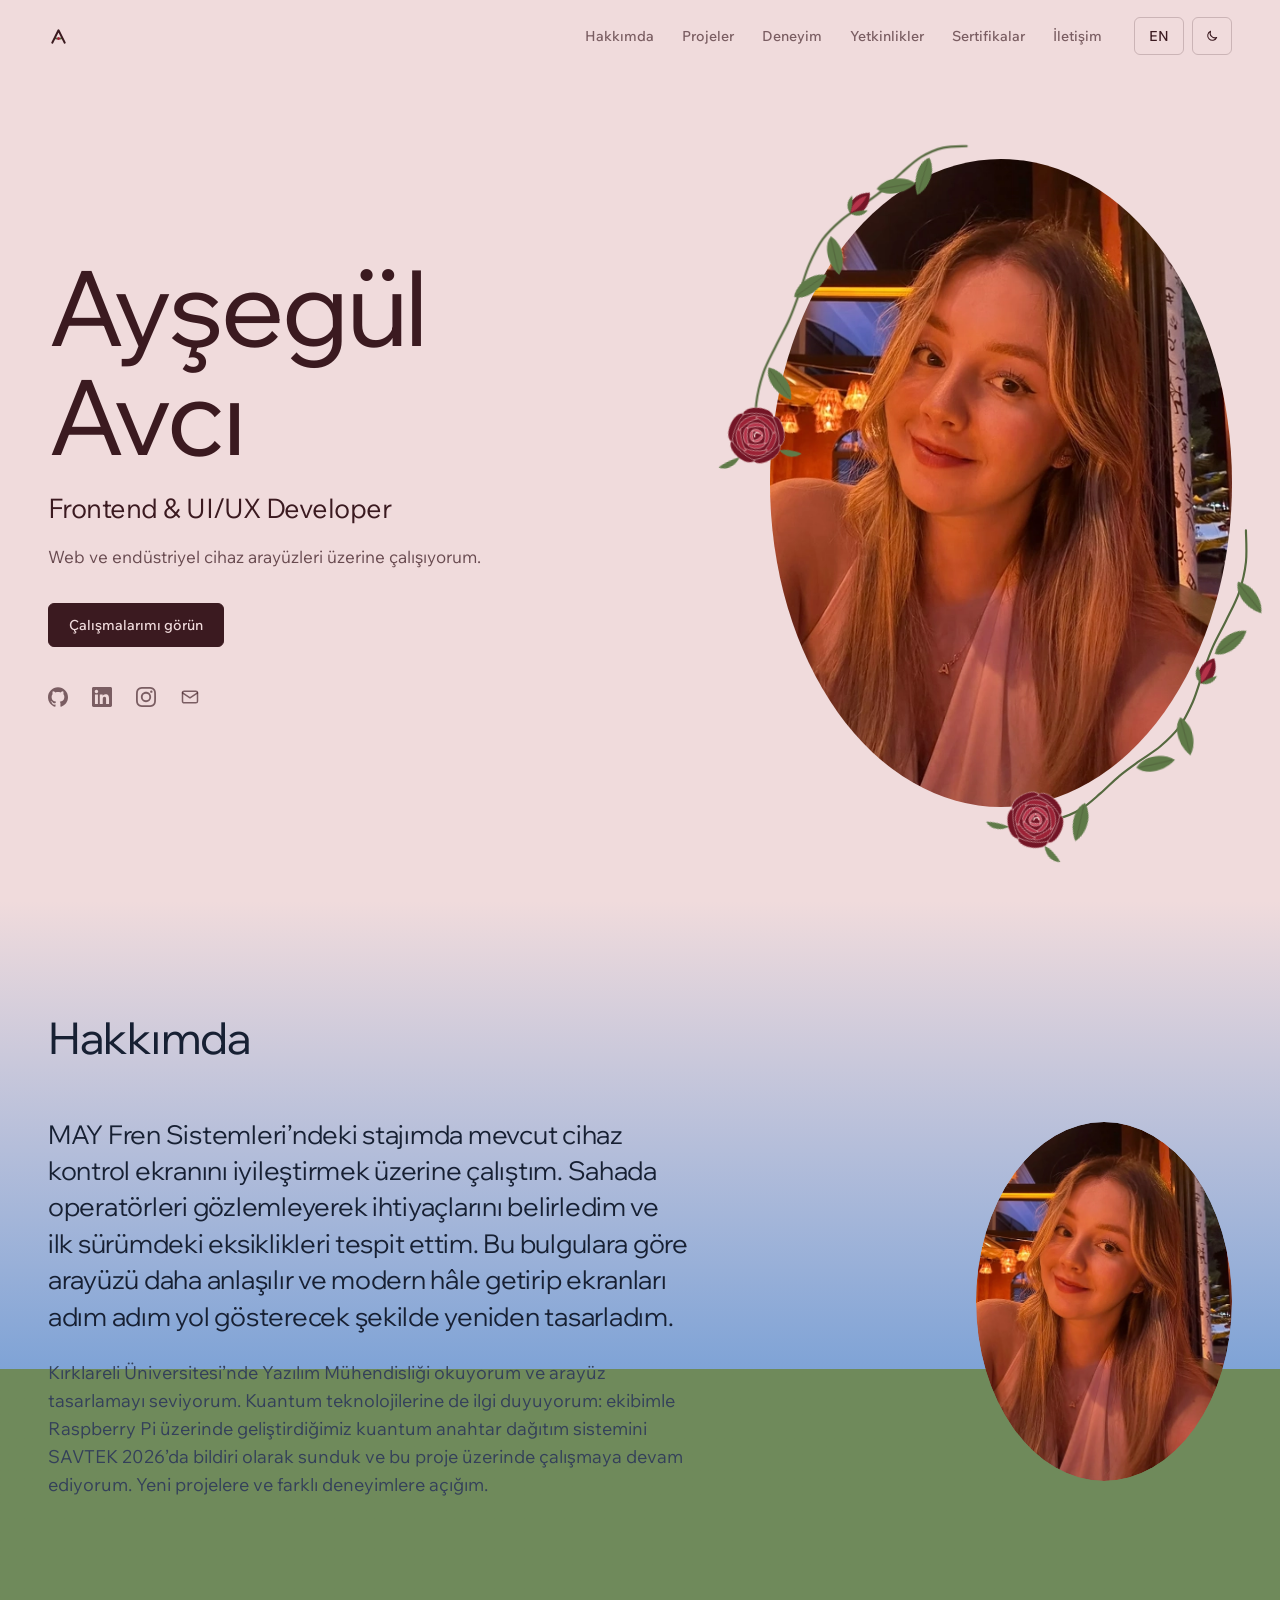
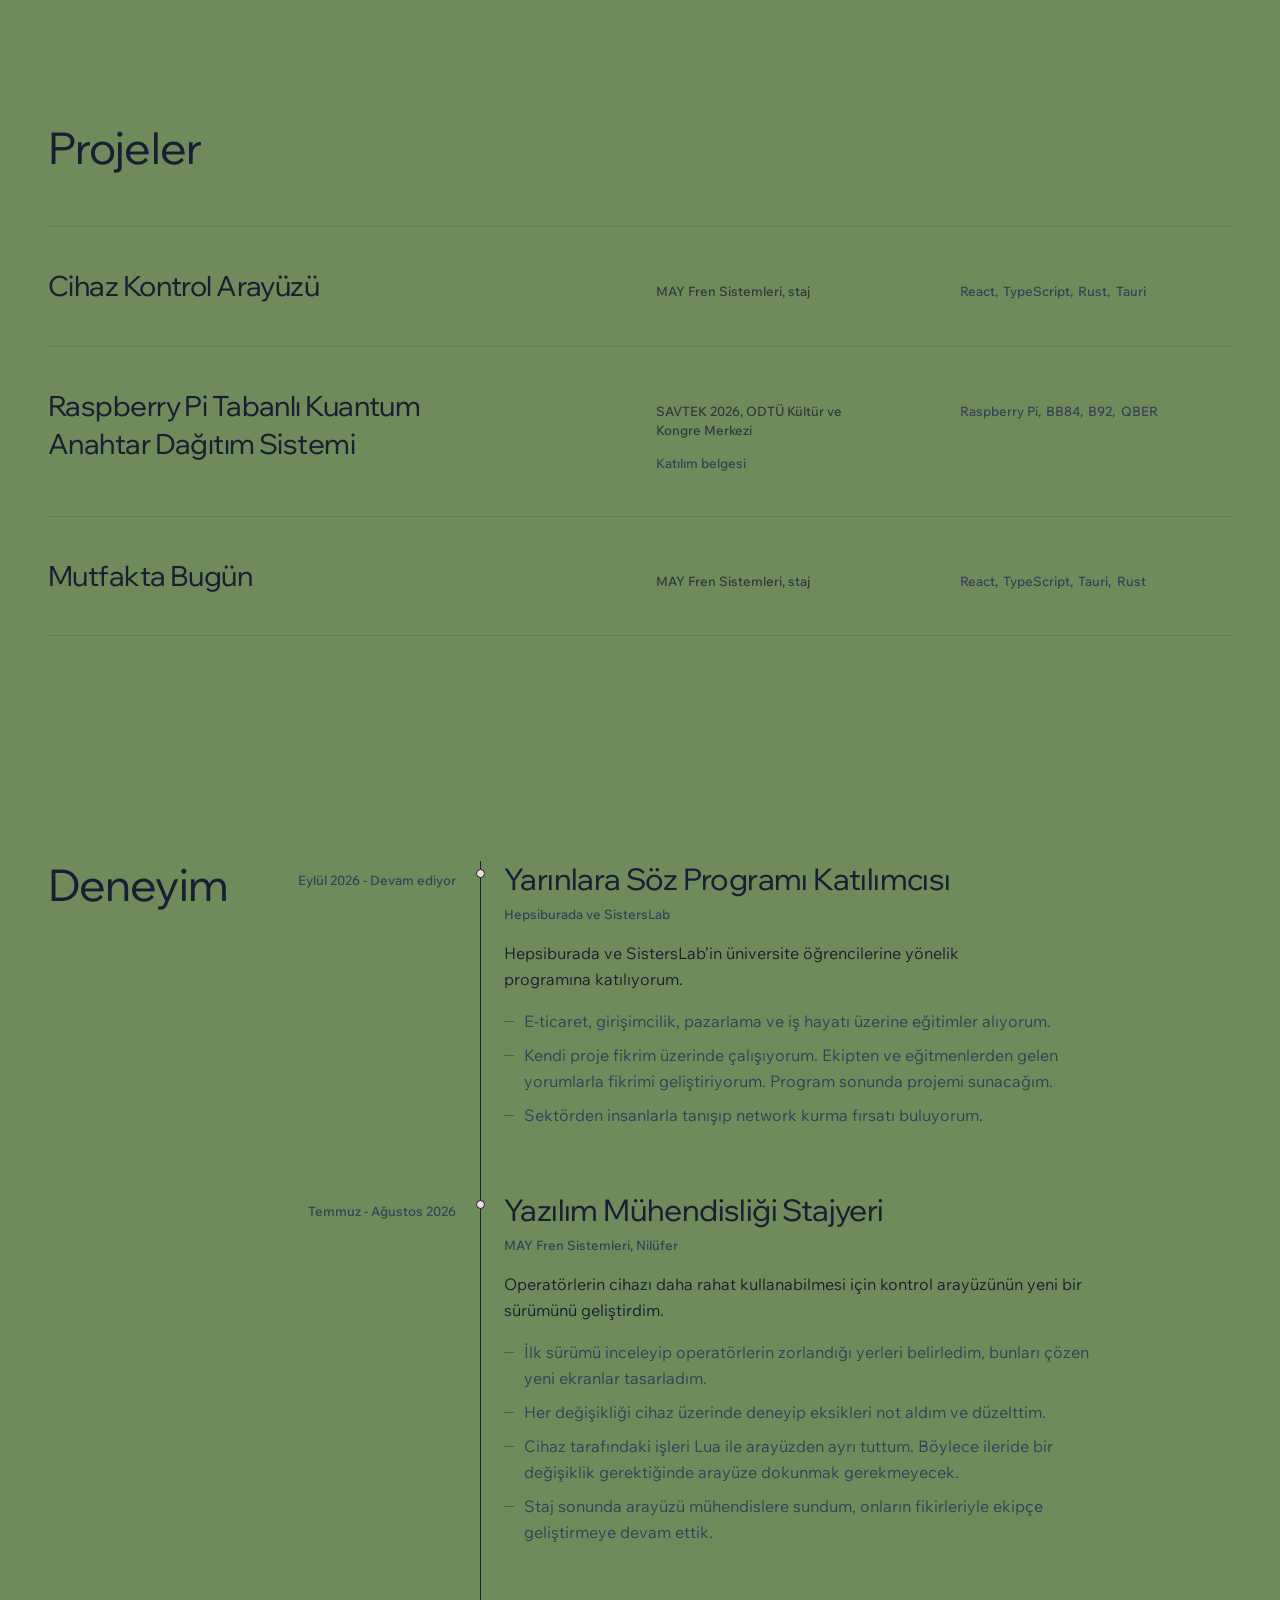
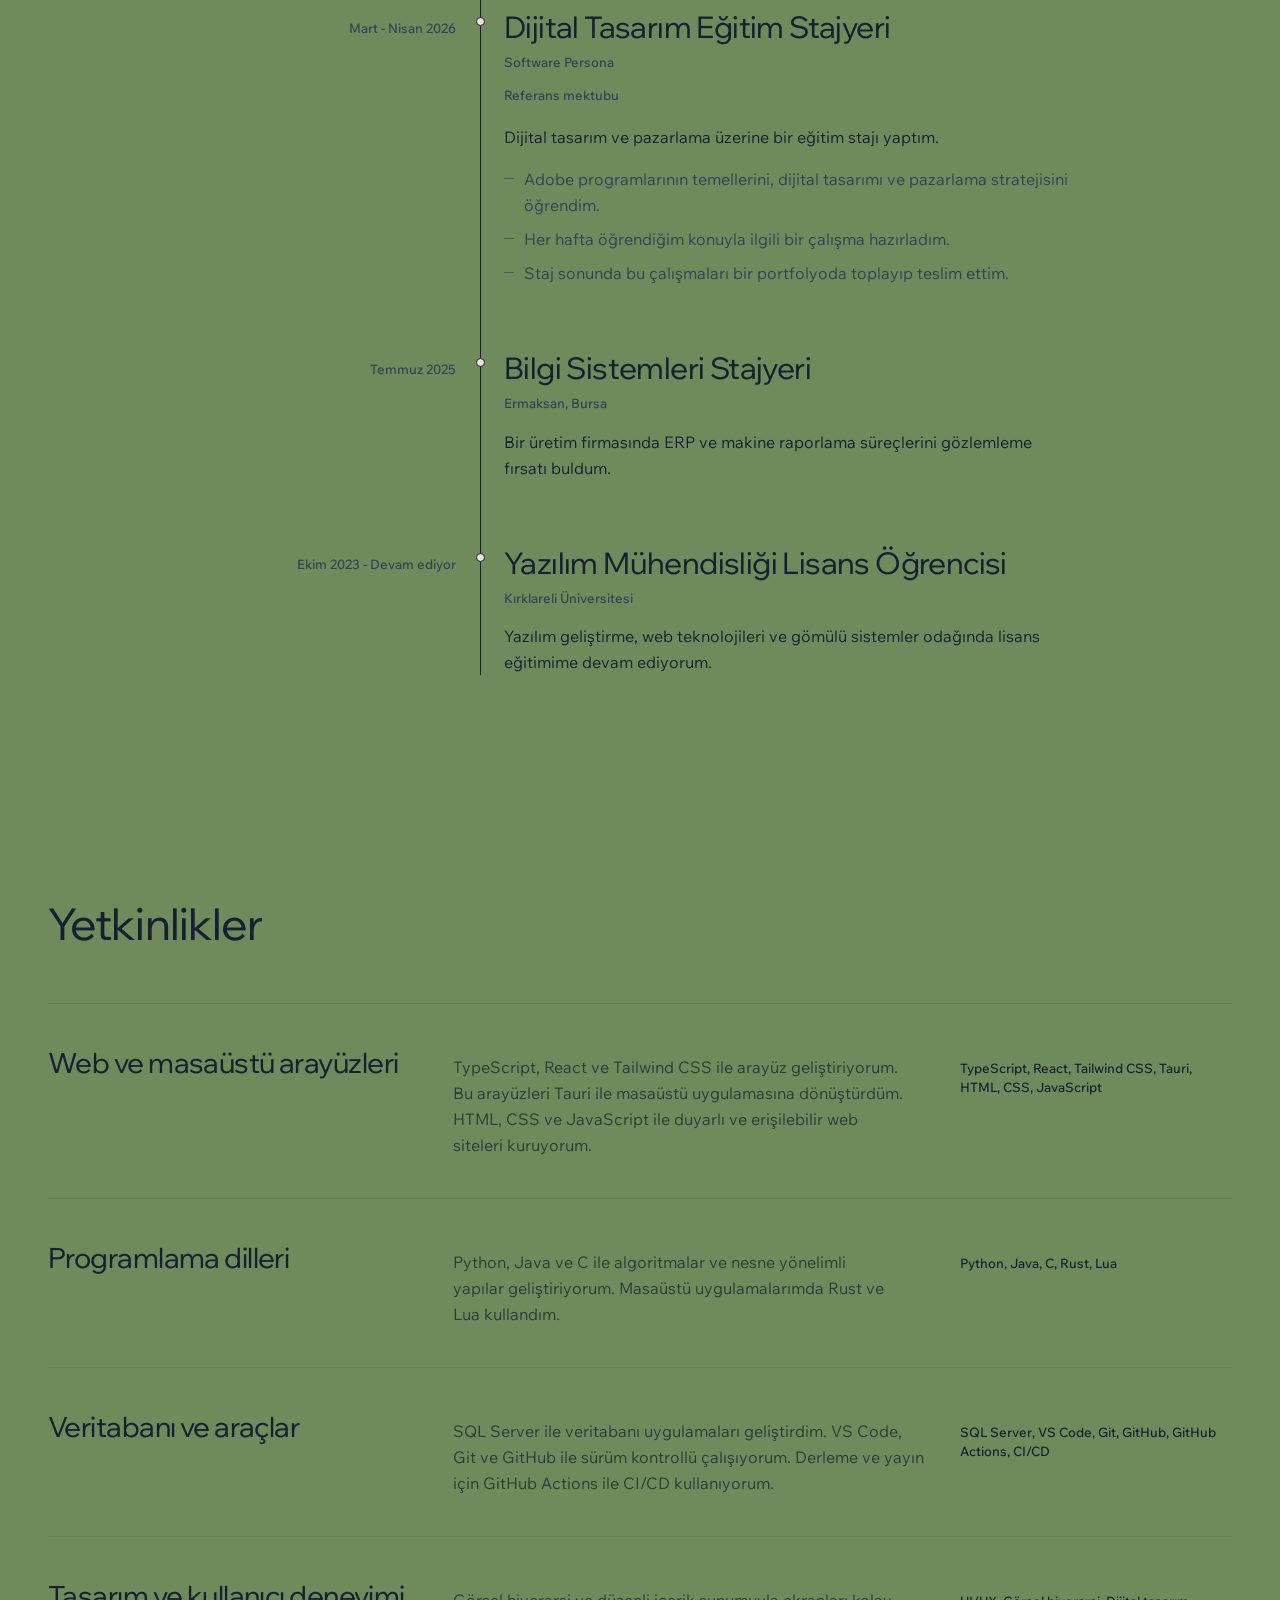
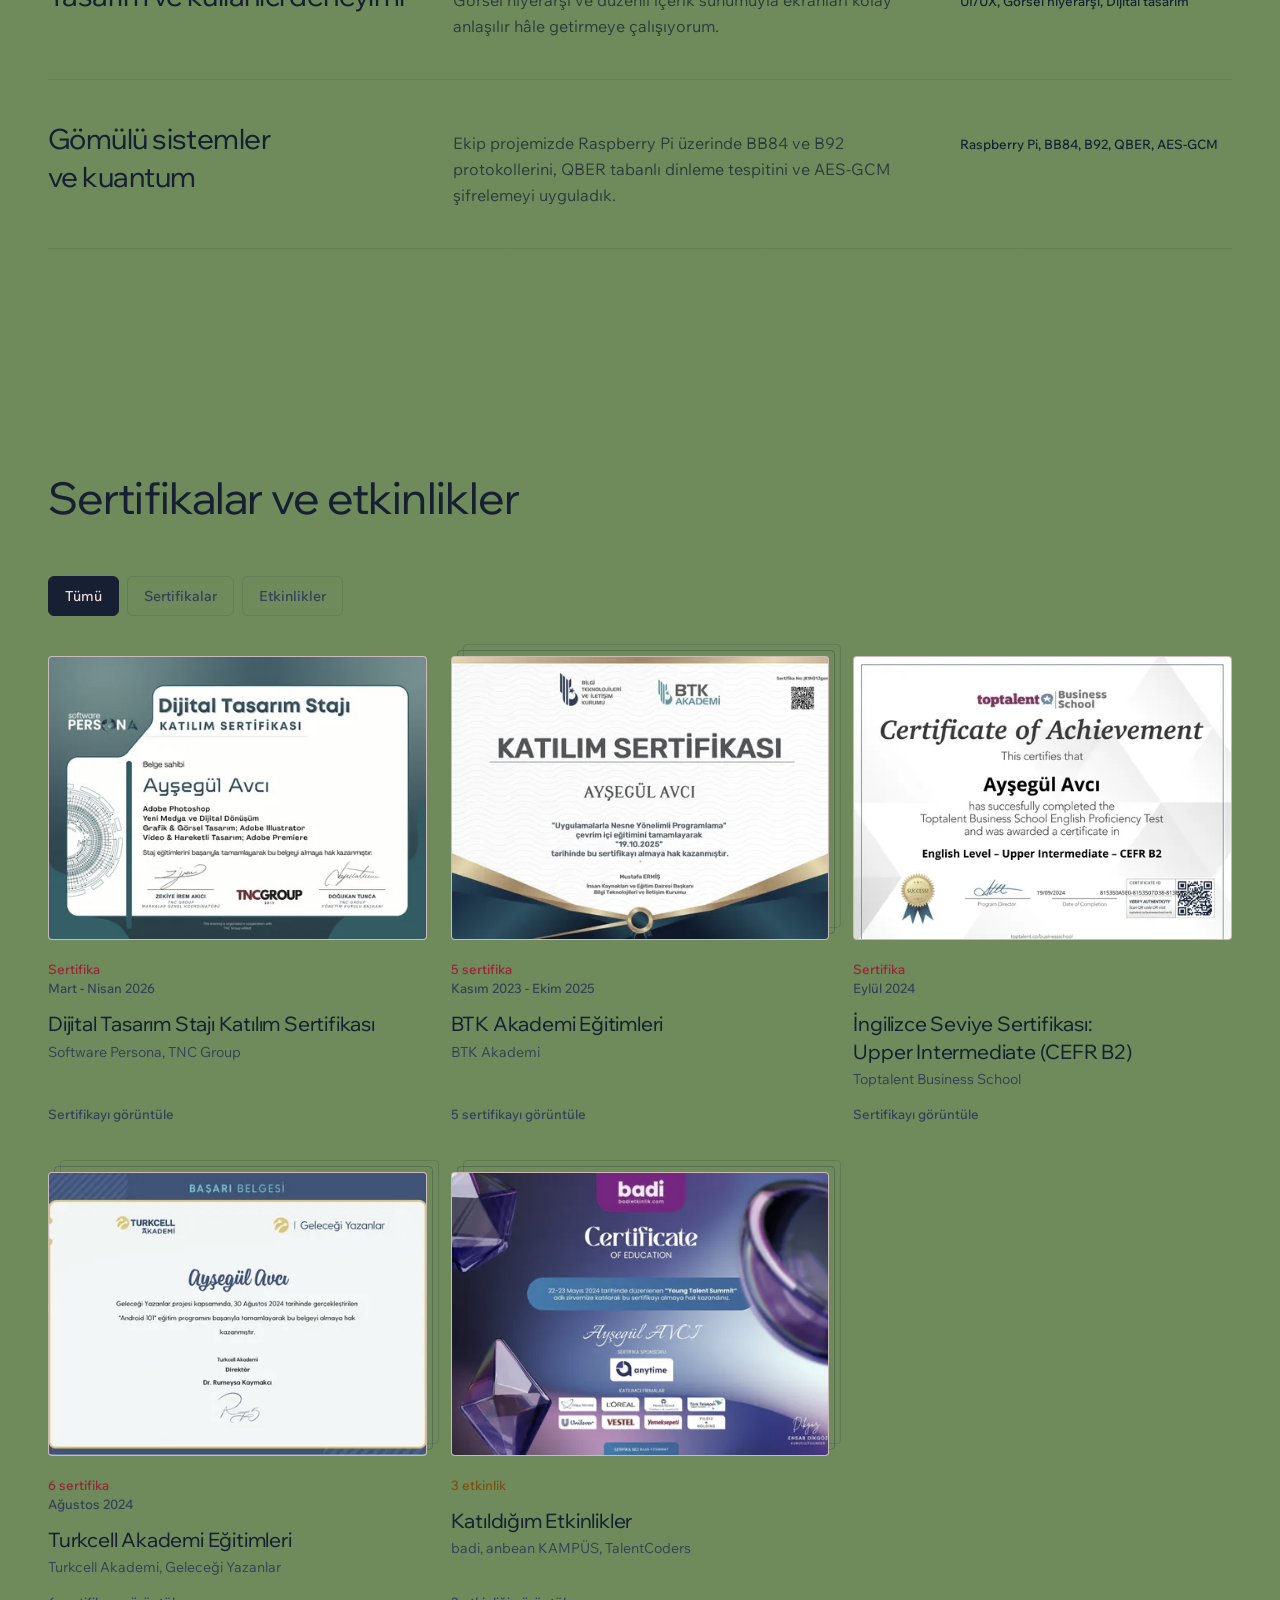
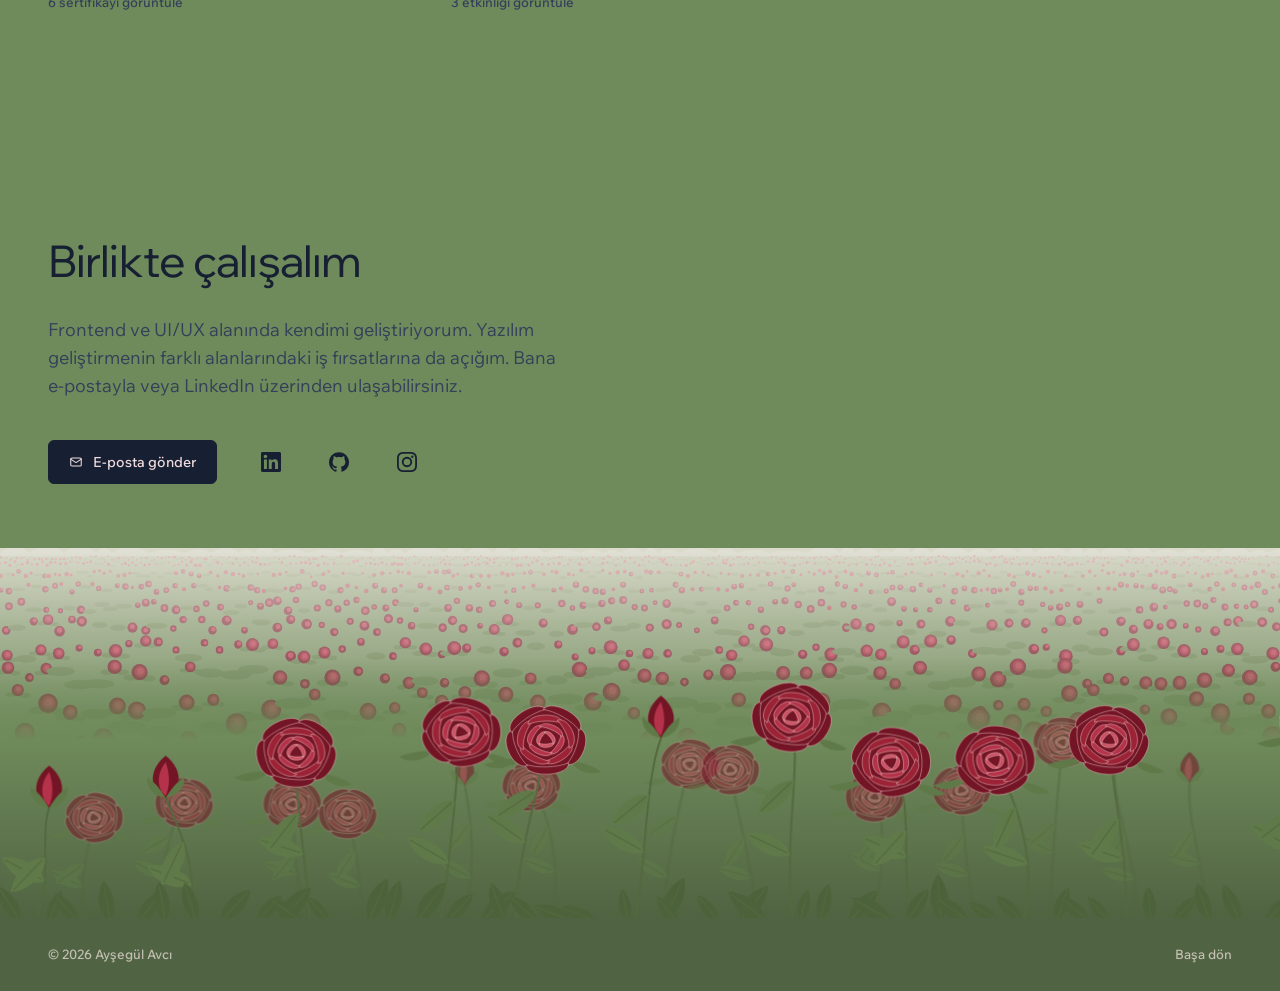
==== commit a12e0bc3: "Yayın: 16.11.2026 03:45 (kaynak eb805ff, main)" ====
--- a/index.html
+++ b/index.html
@@ -1,4 +1,4 @@
-<!doctype html> <html lang="tr" data-theme="dark"> <head> <meta charset="utf-8"> <meta name="viewport" content="width=device-width,initial-scale=1"> <script>!function(){var e,t=document.documentElement;t.classList.add("js");try{e=localStorage.getItem("theme")}catch(e){}"light"!==e&&"dark"!==e&&(e=matchMedia("(prefers-color-scheme: light)").matches?"light":"dark"),t.dataset.theme=e;try{sessionStorage.getItem("name")&&t.classList.add("name-seen")}catch(e){}"visible"!==document.visibilityState&&t.classList.add("no-intro"),setTimeout(function(){window.__animReady||t.classList.remove("js")},3e3)}()</script> <title>Ayşegül Avcı | Frontend &amp; UI/UX Developer</title> <meta name="generator" content="Jekyll v4.4.1"/> <meta property="og:title" content="Ayşegül Avcı"/> <meta name="author" content="Ayşegül Avcı"/> <meta property="og:locale" content="tr_TR"/> <meta name="description" content="Ayşegül Avcı’nın web ve endüstriyel cihaz arayüzleri odaklı frontend ve UI/UX portfolyosu."/> <meta name="twitter:description" property="og:description" content="Ayşegül Avcı’nın web ve endüstriyel cihaz arayüzleri odaklı frontend ve UI/UX portfolyosu."/> <link rel="canonical" href="https://avciaysegul.github.io/"/> <meta property="og:url" content="https://avciaysegul.github.io/"/> <meta property="og:site_name" content="Ayşegül Avcı"/> <meta property="og:image" content="https://avciaysegul.github.io/assets/og-tr.jpg"/> <meta property="og:image:height" content="630"/> <meta property="og:image:width" content="1200"/> <meta property="og:image:alt" content="Ayşegül Avcı · Frontend & UI/UX Developer"/> <meta property="og:type" content="website"/> <meta name="twitter:card" content="summary_large_image"/> <meta name="twitter:image" content="https://avciaysegul.github.io/assets/og-tr.jpg"/> <meta name="twitter:image:alt" content="Ayşegül Avcı · Frontend & UI/UX Developer"/> <meta name="twitter:title" content="Ayşegül Avcı"/> <meta name="google-site-verification" content="LraKyjcMaXg5jQFHS7iAwMMsDhnJ6y4MmET2pUXPqsw"/> <script type="application/ld+json"> {"@context":"https://schema.org","@type":"WebSite","author":{"@type":"Person","name":"Ayşegül Avcı","url":"https://avciaysegul.github.io"},"description":"Ayşegül Avcı’nın web ve endüstriyel cihaz arayüzleri odaklı frontend ve UI/UX portfolyosu.","headline":"Ayşegül Avcı","image":{"width":1200,"height":630,"alt":"Ayşegül Avcı · Frontend & UI/UX Developer","url":"https://avciaysegul.github.io/assets/og-tr.jpg","@type":"imageObject"},"name":"Ayşegül Avcı","sameAs":["https://www.linkedin.com/in/aysegulavci/","https://github.com/avciaysegul"],"url":"https://avciaysegul.github.io/"}</script> <script type="application/ld+json"> {
+<!doctype html> <html lang="tr" data-theme="dark"> <head> <meta charset="utf-8"> <meta name="viewport" content="width=device-width,initial-scale=1"> <script>!function(){var e,t=document.documentElement;t.classList.add("js");try{e=localStorage.getItem("theme")}catch(e){}"light"!==e&&"dark"!==e&&(e=matchMedia("(prefers-color-scheme: light)").matches?"light":"dark"),t.dataset.theme=e;try{sessionStorage.getItem("name")&&t.classList.add("name-seen")}catch(e){}"visible"!==document.visibilityState&&t.classList.add("no-intro"),setTimeout(function(){window.__animReady||t.classList.remove("js")},3e3)}()</script> <title>Ayşegül Avcı | Frontend &amp; UI/UX Developer</title> <meta name="generator" content="Jekyll v4.4.1"/> <meta property="og:title" content="Ayşegül Avcı"/> <meta name="author" content="Ayşegül Avcı"/> <meta property="og:locale" content="tr_TR"/> <meta name="description" content="Ayşegül Avcı’nın web ve endüstriyel cihaz arayüzleri odaklı frontend ve UI/UX portfolyosu."/> <meta name="twitter:description" property="og:description" content="Ayşegül Avcı’nın web ve endüstriyel cihaz arayüzleri odaklı frontend ve UI/UX portfolyosu."/> <link rel="canonical" href="https://avciaysegul.github.io/"/> <meta property="og:url" content="https://avciaysegul.github.io/"/> <meta property="og:site_name" content="Ayşegül Avcı"/> <meta property="og:image" content="https://avciaysegul.github.io/assets/og-tr.jpg?v=2026-10-21"/> <meta property="og:image:height" content="630"/> <meta property="og:image:width" content="1200"/> <meta property="og:image:alt" content="Ayşegül Avcı, Frontend & UI/UX Developer"/> <meta property="og:type" content="website"/> <meta name="twitter:card" content="summary_large_image"/> <meta name="twitter:image" content="https://avciaysegul.github.io/assets/og-tr.jpg?v=2026-10-21"/> <meta name="twitter:image:alt" content="Ayşegül Avcı, Frontend & UI/UX Developer"/> <meta name="twitter:title" content="Ayşegül Avcı"/> <meta name="google-site-verification" content="LraKyjcMaXg5jQFHS7iAwMMsDhnJ6y4MmET2pUXPqsw"/> <script type="application/ld+json"> {"@context":"https://schema.org","@type":"WebSite","author":{"@type":"Person","name":"Ayşegül Avcı","url":"https://avciaysegul.github.io"},"description":"Ayşegül Avcı’nın web ve endüstriyel cihaz arayüzleri odaklı frontend ve UI/UX portfolyosu.","headline":"Ayşegül Avcı","image":{"width":1200,"height":630,"alt":"Ayşegül Avcı, Frontend & UI/UX Developer","url":"https://avciaysegul.github.io/assets/og-tr.jpg?v=2026-10-21","@type":"imageObject"},"name":"Ayşegül Avcı","sameAs":["https://www.linkedin.com/in/aysegulavci/","https://github.com/avciaysegul"],"url":"https://avciaysegul.github.io/"}</script> <script type="application/ld+json"> {
     "@context": "https://schema.org",
     "@type": "ProfilePage",
     "url": "https://avciaysegul.github.io/",
@@ -14,4 +14,4 @@
       "affiliation": { "@type": "CollegeOrUniversity", "name": "Kırklareli Üniversitesi" },
       "sameAs": ["https://www.linkedin.com/in/aysegulavci/", "https://github.com/avciaysegul", "https://www.instagram.com/ayseguul.avci/"]
     }
-  } </script> <link rel="alternate" hreflang="tr" href="https://avciaysegul.github.io/"> <link rel="alternate" hreflang="en" href="https://avciaysegul.github.io/en/"> <link rel="alternate" hreflang="x-default" href="https://avciaysegul.github.io/"> <meta name="theme-color" content="#5e4446"> <link rel="icon" type="image/svg+xml" href="/assets/logo/favicon.svg?v=1792548509"> <link rel="preload" href="/assets/fonts/wix-madefor-text-latin.woff2" as="font" type="font/woff2" crossorigin> <link rel="preload" href="/assets/fonts/wix-madefor-display-latin.woff2" as="font" type="font/woff2" crossorigin> <link rel="preload" href="/assets/fonts/wix-madefor-text-latin-ext.woff2" as="font" type="font/woff2" crossorigin> <link rel="preload" href="/assets/fonts/wix-madefor-display-latin-ext.woff2" as="font" type="font/woff2" crossorigin> <link rel="stylesheet" href="/assets/css/main.css?v=1792548509"> <script type="module" src="/assets/js/main.js?v=1792548509"></script> </head> <body> <a class="btn btn-primary fixed top-3 left-3 z-50 -translate-y-24 focus:translate-y-0" href="#main">Ana içeriğe geç</a> <header class="site-header sticky top-0 z-40 border-b border-transparent bg-bg transition-colors duration-500" data-header> <nav class="page flex h-18 items-center justify-between gap-6" aria-label="Ana menü"> <a class="flex items-center gap-2.5 no-underline" data-home-link href="/#top" aria-label="Ayşegül Avcı ana sayfa"> <svg class="size-[21px] shrink-0" viewBox="0 0 64 64" aria-hidden="true" focusable="false" data-logo-header> <path fill="var(--rose-stem)" d="M19.33 38.33Q25.67 32.33 32 38.33Q25.67 44.33 19.33 38.33ZM44.67 38.33Q38.33 32.33 32 38.33Q38.33 44.33 44.67 38.33Z"/><path d="M13 51L32 13L51 51" fill="none" stroke="currentColor" stroke-width="6" stroke-linecap="round" stroke-linejoin="round"/><circle cx="32" cy="38.33" r="4.66" fill="var(--accent)"/> </svg> <span class="font-display text-xl font-medium tracking-[-.01em]" data-brand data-brand-dock>Ayşegül Avcı</span> </a> <button class="btn px-3 lg:hidden" type="button" data-menu-toggle aria-controls="site-menu" aria-expanded="false" aria-label="Menüyü aç" data-label-open="Menüyü aç" data-label-close="Menüyü kapat"> <span data-icon-open><svg class="size-4" viewBox="0 0 24 24" fill="none" stroke="currentColor" stroke-width="1.8" stroke-linecap="round" stroke-linejoin="round" aria-hidden="true" focusable="false"><path d="M4 7h16M4 12h16M4 17h16"/></svg> </span> <span data-icon-close hidden><svg class="size-4" viewBox="0 0 24 24" fill="none" stroke="currentColor" stroke-width="1.8" stroke-linecap="round" stroke-linejoin="round" aria-hidden="true" focusable="false"><path d="M6 6l12 12M18 6 6 18"/></svg> </span> </button> <div id="site-menu" data-menu class="absolute inset-x-0 top-full hidden flex-col gap-6 border-b border-line bg-bg px-5 py-8 data-[open=true]:flex sm:px-8 lg:static lg:flex lg:flex-row lg:items-center lg:gap-8 lg:border-0 lg:bg-transparent lg:p-0"> <ul class="relative flex flex-col gap-1 lg:flex-row lg:gap-7" data-nav-list> <li><a class="nav-link relative block py-2 text-sm font-medium text-muted no-underline hover:text-text lg:py-1" href="/#about" data-nav="about">Hakkımda</a></li> <li><a class="nav-link relative block py-2 text-sm font-medium text-muted no-underline hover:text-text lg:py-1" href="/#projects" data-nav="projects">Projeler</a></li> <li><a class="nav-link relative block py-2 text-sm font-medium text-muted no-underline hover:text-text lg:py-1" href="/#experience" data-nav="experience">Deneyim</a></li> <li><a class="nav-link relative block py-2 text-sm font-medium text-muted no-underline hover:text-text lg:py-1" href="/#skills" data-nav="skills">Yetkinlikler</a></li> <li><a class="nav-link relative block py-2 text-sm font-medium text-muted no-underline hover:text-text lg:py-1" href="/#credentials" data-nav="credentials">Sertifikalar</a></li> <li><a class="nav-link relative block py-2 text-sm font-medium text-muted no-underline hover:text-text lg:py-1" href="/#contact" data-nav="contact">İletişim</a></li> </ul> <div class="flex gap-2"> <a class="btn min-h-9 px-3.5" href="/en/" hreflang="en" lang="en" aria-label="EN, Switch to English">EN</a> <button class="btn min-h-9 px-3" type="button" data-theme-toggle aria-pressed="false" data-label-light="Açık temaya geç" data-label-dark="Koyu temaya geç" aria-label="Açık temaya geç"> <span class="hidden dark:inline"><svg class="size-3.5" viewBox="0 0 24 24" fill="none" stroke="currentColor" stroke-width="1.8" stroke-linecap="round" stroke-linejoin="round" aria-hidden="true" focusable="false"><circle cx="12" cy="12" r="4"/><path d="M12 2v2M12 20v2M4.9 4.9l1.4 1.4M17.7 17.7l1.4 1.4M2 12h2M20 12h2M4.9 19.1l1.4-1.4M17.7 6.3l1.4-1.4"/></svg> </span> <span class="dark:hidden"><svg class="size-3.5" viewBox="0 0 24 24" fill="none" stroke="currentColor" stroke-width="1.8" stroke-linecap="round" stroke-linejoin="round" aria-hidden="true" focusable="false"><path d="M20 14.5A8 8 0 0 1 9.5 4a8 8 0 1 0 10.5 10.5Z"/></svg> </span> </button> </div> </div> </nav> </header> <main id="main"> <section id="top" class="hero-cover" data-hero-section> <div class="hero-door" data-photo-home> <button class="hero-flip" type="button" aria-pressed="false" aria-label="Fotoğrafı çevir" data-photo-flip> <span class="hero-card"> <span class="hero-face"><img src="/assets/hero-aksam.webp" srcset="/assets/hero-aksam-520.webp 520w, /assets/hero-aksam.webp 970w" sizes="(width < 48rem) min(78vw, 21rem), min(51svh, 41vw, 36rem)" alt="Ayşegül Avcı, akşam ışıkları altında bir restoranda" width="970" height="1360" fetchpriority="high"></span> <span class="hero-face hero-face-back"><img src="/assets/hero-ev.webp" srcset="/assets/hero-ev-520.webp 520w, /assets/hero-ev.webp 1020w" sizes="(width < 48rem) min(78vw, 21rem), min(51svh, 41vw, 36rem)" alt="Ayşegül Avcı, evde çekilmiş bir fotoğrafta" width="1020" height="1430" fetchpriority="low" decoding="async"></span> </span> </button> <svg class="hero-rose" viewBox="0 0 970 1360" aria-hidden="true" focusable="false"> <g class="rv-vine"><path class="rv-stem" pathLength="1" style="--d:0.95s" d="M557.2 1387.1C565.4 1386.5 590.4 1387.5 606.3 1383.7C622.3 1379.9 638.2 1373.0 652.8 1364.2C667.4 1355.4 680.6 1342.5 694.0 1331.0C707.4 1319.4 719.5 1306.3 733.0 1295.1C746.5 1283.9 760.5 1274.2 774.9 1263.8C789.3 1253.4 805.4 1244.5 819.4 1232.6C833.4 1220.6 847.7 1207.5 859.1 1191.9C870.4 1176.3 879.4 1157.6 887.6 1139.0C895.7 1120.4 900.9 1099.5 907.9 1080.2C915.0 1060.8 921.5 1041.7 929.8 1023.0C938.1 1004.3 948.5 986.7 957.6 967.9C966.7 949.0 977.5 930.2 984.4 909.9C991.3 889.6 996.5 867.9 998.9 846.2C1001.3 824.4 998.9 790.5 998.9 779.4"/> <g transform="translate(981.6 887.3) rotate(62.4) scale(1.7)"><g class="rv-pop rv-leafg" style="--d:3.04s"><g class="rv-sway" style="--s:2.16s"><path class="rv-leaf" d="M0 0C10-14 32-18 48-8 34 6 12 10 0 0Z"/><path class="rv-vein" d="M4 0C18-3 30-5 44-8"/></g></g></g> <g transform="translate(933.6 1039.2) rotate(332.9) scale(1.7)"><g class="rv-pop rv-leafg" style="--d:2.64s"><g class="rv-sway" style="--s:1.49s"><path class="rv-leaf" d="M0 0C10-14 32-18 48-8 34 6 12 10 0 0Z"/><path class="rv-vein" d="M4 0C18-3 30-5 44-8"/></g></g></g> <g transform="translate(861.3 1171.7) rotate(84.6) scale(1.7)"><g class="rv-pop rv-leafg" style="--d:2.24s"><g class="rv-sway" style="--s:0.81s"><path class="rv-leaf" d="M0 0C10-14 32-18 48-8 34 6 12 10 0 0Z"/><path class="rv-vein" d="M4 0C18-3 30-5 44-8"/></g></g></g> <g transform="translate(768.9 1277.7) rotate(358.0) scale(1.7)"><g class="rv-pop rv-leafg" style="--d:1.85s"><g class="rv-sway" style="--s:0.14s"><path class="rv-leaf" d="M0 0C10-14 32-18 48-8 34 6 12 10 0 0Z"/><path class="rv-vein" d="M4 0C18-3 30-5 44-8"/></g></g></g> <g transform="translate(661.1 1351.6) rotate(113.6) scale(1.7)"><g class="rv-pop rv-leafg" style="--d:1.45s"><g class="rv-sway" style="--s:2.47s"><path class="rv-leaf" d="M0 0C10-14 32-18 48-8 34 6 12 10 0 0Z"/><path class="rv-vein" d="M4 0C18-3 30-5 44-8"/></g></g></g> <g transform="translate(904.2 1100.9) rotate(27.9) scale(1.5)"><g class="rv-pop rv-budg" style="--d:2.46s"><g class="rv-sway" style="--s:1.19s"><path class="rv-p1" d="M0 0C-13-7-15-26 0-40 15-26 13-7 0 0Z"/><path class="rv-p3" d="M0-2C-7-8-8-22 0-34 3-24 4-12 0-2Z"/><path class="rv-sepalf" d="M0 0C-10-2-16-10-15-20-8-14-4-8 0 0ZM0 0C10-2 16-10 15-20 8-14 4-8 0 0Z"/></g></g></g> <g transform="translate(557.2 1387.1) rotate(25.4) scale(1.7)"><g class="rv-pop rv-bloomg" style="--d:0.60s"><g class="rv-sway" style="--s:1.02s"><circle class="rv-p1" r="31"/><path class="rv-p1 rv-edge" transform="translate(24.0 0.0) rotate(90.0)" d="M-19 0C-19 -14.4 19 -14.4 19 0C8.6 -4.5 -8.6 -4.5 -19 0Z"/><path class="rv-p1 rv-edge" transform="translate(7.4 22.8) rotate(162.0)" d="M-19 0C-19 -14.4 19 -14.4 19 0C8.6 -4.5 -8.6 -4.5 -19 0Z"/><path class="rv-p1 rv-edge" transform="translate(-19.4 14.1) rotate(234.0)" d="M-19 0C-19 -14.4 19 -14.4 19 0C8.6 -4.5 -8.6 -4.5 -19 0Z"/><path class="rv-p1 rv-edge" transform="translate(-19.4 -14.1) rotate(306.0)" d="M-19 0C-19 -14.4 19 -14.4 19 0C8.6 -4.5 -8.6 -4.5 -19 0Z"/><path class="rv-p1 rv-edge" transform="translate(7.4 -22.8) rotate(378.0)" d="M-19 0C-19 -14.4 19 -14.4 19 0C8.6 -4.5 -8.6 -4.5 -19 0Z"/><path class="rv-p2 rv-edge" transform="translate(12.9 9.4) rotate(126.0)" d="M-15 0C-15 -11.7 15 -11.7 15 0C6.8 -3.6 -6.8 -3.6 -15 0Z"/><path class="rv-p2 rv-edge" transform="translate(-4.9 15.2) rotate(198.0)" d="M-15 0C-15 -11.7 15 -11.7 15 0C6.8 -3.6 -6.8 -3.6 -15 0Z"/><path class="rv-p2 rv-edge" transform="translate(-16.0 0.0) rotate(270.0)" d="M-15 0C-15 -11.7 15 -11.7 15 0C6.8 -3.6 -6.8 -3.6 -15 0Z"/><path class="rv-p2 rv-edge" transform="translate(-4.9 -15.2) rotate(342.0)" d="M-15 0C-15 -11.7 15 -11.7 15 0C6.8 -3.6 -6.8 -3.6 -15 0Z"/><path class="rv-p2 rv-edge" transform="translate(12.9 -9.4) rotate(414.0)" d="M-15 0C-15 -11.7 15 -11.7 15 0C6.8 -3.6 -6.8 -3.6 -15 0Z"/><path class="rv-p3 rv-edge" transform="translate(8.8 1.9) rotate(102.0)" d="M-11 0C-11 -9.0 11 -9.0 11 0C5.0 -2.8 -5.0 -2.8 -11 0Z"/><path class="rv-p3 rv-edge" transform="translate(-1.9 8.8) rotate(192.0)" d="M-11 0C-11 -9.0 11 -9.0 11 0C5.0 -2.8 -5.0 -2.8 -11 0Z"/><path class="rv-p3 rv-edge" transform="translate(-8.8 -1.9) rotate(282.0)" d="M-11 0C-11 -9.0 11 -9.0 11 0C5.0 -2.8 -5.0 -2.8 -11 0Z"/><path class="rv-p3 rv-edge" transform="translate(1.9 -8.8) rotate(372.0)" d="M-11 0C-11 -9.0 11 -9.0 11 0C5.0 -2.8 -5.0 -2.8 -11 0Z"/><path class="rv-p4 rv-edge" transform="translate(1.0 2.8) rotate(160.0)" d="M-7 0C-7 -6.3 7 -6.3 7 0C3.1 -2.0 -3.1 -2.0 -7 0Z"/><path class="rv-p4 rv-edge" transform="translate(-3.0 -0.5) rotate(280.0)" d="M-7 0C-7 -6.3 7 -6.3 7 0C3.1 -2.0 -3.1 -2.0 -7 0Z"/><path class="rv-p4 rv-edge" transform="translate(1.9 -2.3) rotate(400.0)" d="M-7 0C-7 -6.3 7 -6.3 7 0C3.1 -2.0 -3.1 -2.0 -7 0Z"/><path class="rv-curl" d="M-2 1C-3-3 2-5 4-2"/><path class="rv-sepalf" d="M-26 22C-34 32-46 34-54 28-44 24-34 21-26 22ZM24 24C30 35 42 38 50 34 42 28 32 24 24 24Z"/></g></g></g></g> <g class="rv-vine"><path class="rv-stem" pathLength="1" style="--d:1.25s" d="M-28.9 580.6C-28.9 569.5 -31.3 535.6 -28.9 513.8C-26.5 492.1 -21.3 470.4 -14.4 450.1C-7.5 429.8 3.3 411.0 12.4 392.1C21.5 373.3 31.9 355.7 40.2 337.0C48.5 318.3 55.0 299.2 62.1 279.8C69.1 260.5 74.3 239.6 82.4 221.0C90.6 202.4 99.6 183.7 110.9 168.1C122.3 152.5 136.6 139.4 150.6 127.4C164.6 115.5 180.7 106.6 195.1 96.2C209.5 85.8 223.5 76.1 237.0 64.9C250.5 53.7 262.6 40.6 276.0 29.0C289.4 17.5 302.6 4.6 317.2 -4.2C331.8 -13.0 347.7 -19.9 363.7 -23.7C379.6 -27.5 404.6 -26.5 412.8 -27.1"/> <g transform="translate(334.3 -3.2) rotate(117.3) scale(1.7)"><g class="rv-pop rv-leafg" style="--d:3.34s"><g class="rv-sway" style="--s:2.67s"><path class="rv-leaf" d="M0 0C10-14 32-18 48-8 34 6 12 10 0 0Z"/><path class="rv-vein" d="M4 0C18-3 30-5 44-8"/></g></g></g> <g transform="translate(223.9 62.9) rotate(1.3) scale(1.7)"><g class="rv-pop rv-leafg" style="--d:2.94s"><g class="rv-sway" style="--s:2.00s"><path class="rv-leaf" d="M0 0C10-14 32-18 48-8 34 6 12 10 0 0Z"/><path class="rv-vein" d="M4 0C18-3 30-5 44-8"/></g></g></g> <g transform="translate(127.6 162.3) rotate(87.4) scale(1.7)"><g class="rv-pop rv-leafg" style="--d:2.54s"><g class="rv-sway" style="--s:1.32s"><path class="rv-leaf" d="M0 0C10-14 32-18 48-8 34 6 12 10 0 0Z"/><path class="rv-vein" d="M4 0C18-3 30-5 44-8"/></g></g></g> <g transform="translate(50.5 289.5) rotate(-24.6) scale(1.7)"><g class="rv-pop rv-leafg" style="--d:2.15s"><g class="rv-sway" style="--s:0.65s"><path class="rv-leaf" d="M0 0C10-14 32-18 48-8 34 6 12 10 0 0Z"/><path class="rv-vein" d="M4 0C18-3 30-5 44-8"/></g></g></g> <g transform="translate(-3.2 437.7) rotate(64.7) scale(1.7)"><g class="rv-pop rv-leafg" style="--d:1.75s"><g class="rv-sway" style="--s:2.98s"><path class="rv-leaf" d="M0 0C10-14 32-18 48-8 34 6 12 10 0 0Z"/><path class="rv-vein" d="M4 0C18-3 30-5 44-8"/></g></g></g> <g transform="translate(168.3 114.3) rotate(-316.7) scale(1.5)"><g class="rv-pop rv-budg" style="--d:2.72s"><g class="rv-sway" style="--s:1.62s"><path class="rv-p1" d="M0 0C-13-7-15-26 0-40 15-26 13-7 0 0Z"/><path class="rv-p3" d="M0-2C-7-8-8-22 0-34 3-24 4-12 0-2Z"/><path class="rv-sepalf" d="M0 0C-10-2-16-10-15-20-8-14-4-8 0 0ZM0 0C10-2 16-10 15-20 8-14 4-8 0 0Z"/></g></g></g> <g transform="translate(-28.9 580.6) rotate(-12.6) scale(1.7)"><g class="rv-pop rv-bloomg" style="--d:0.90s"><g class="rv-sway" style="--s:1.53s"><circle class="rv-p1" r="31"/><path class="rv-p1 rv-edge" transform="translate(24.0 0.0) rotate(90.0)" d="M-19 0C-19 -14.4 19 -14.4 19 0C8.6 -4.5 -8.6 -4.5 -19 0Z"/><path class="rv-p1 rv-edge" transform="translate(7.4 22.8) rotate(162.0)" d="M-19 0C-19 -14.4 19 -14.4 19 0C8.6 -4.5 -8.6 -4.5 -19 0Z"/><path class="rv-p1 rv-edge" transform="translate(-19.4 14.1) rotate(234.0)" d="M-19 0C-19 -14.4 19 -14.4 19 0C8.6 -4.5 -8.6 -4.5 -19 0Z"/><path class="rv-p1 rv-edge" transform="translate(-19.4 -14.1) rotate(306.0)" d="M-19 0C-19 -14.4 19 -14.4 19 0C8.6 -4.5 -8.6 -4.5 -19 0Z"/><path class="rv-p1 rv-edge" transform="translate(7.4 -22.8) rotate(378.0)" d="M-19 0C-19 -14.4 19 -14.4 19 0C8.6 -4.5 -8.6 -4.5 -19 0Z"/><path class="rv-p2 rv-edge" transform="translate(12.9 9.4) rotate(126.0)" d="M-15 0C-15 -11.7 15 -11.7 15 0C6.8 -3.6 -6.8 -3.6 -15 0Z"/><path class="rv-p2 rv-edge" transform="translate(-4.9 15.2) rotate(198.0)" d="M-15 0C-15 -11.7 15 -11.7 15 0C6.8 -3.6 -6.8 -3.6 -15 0Z"/><path class="rv-p2 rv-edge" transform="translate(-16.0 0.0) rotate(270.0)" d="M-15 0C-15 -11.7 15 -11.7 15 0C6.8 -3.6 -6.8 -3.6 -15 0Z"/><path class="rv-p2 rv-edge" transform="translate(-4.9 -15.2) rotate(342.0)" d="M-15 0C-15 -11.7 15 -11.7 15 0C6.8 -3.6 -6.8 -3.6 -15 0Z"/><path class="rv-p2 rv-edge" transform="translate(12.9 -9.4) rotate(414.0)" d="M-15 0C-15 -11.7 15 -11.7 15 0C6.8 -3.6 -6.8 -3.6 -15 0Z"/><path class="rv-p3 rv-edge" transform="translate(8.8 1.9) rotate(102.0)" d="M-11 0C-11 -9.0 11 -9.0 11 0C5.0 -2.8 -5.0 -2.8 -11 0Z"/><path class="rv-p3 rv-edge" transform="translate(-1.9 8.8) rotate(192.0)" d="M-11 0C-11 -9.0 11 -9.0 11 0C5.0 -2.8 -5.0 -2.8 -11 0Z"/><path class="rv-p3 rv-edge" transform="translate(-8.8 -1.9) rotate(282.0)" d="M-11 0C-11 -9.0 11 -9.0 11 0C5.0 -2.8 -5.0 -2.8 -11 0Z"/><path class="rv-p3 rv-edge" transform="translate(1.9 -8.8) rotate(372.0)" d="M-11 0C-11 -9.0 11 -9.0 11 0C5.0 -2.8 -5.0 -2.8 -11 0Z"/><path class="rv-p4 rv-edge" transform="translate(1.0 2.8) rotate(160.0)" d="M-7 0C-7 -6.3 7 -6.3 7 0C3.1 -2.0 -3.1 -2.0 -7 0Z"/><path class="rv-p4 rv-edge" transform="translate(-3.0 -0.5) rotate(280.0)" d="M-7 0C-7 -6.3 7 -6.3 7 0C3.1 -2.0 -3.1 -2.0 -7 0Z"/><path class="rv-p4 rv-edge" transform="translate(1.9 -2.3) rotate(400.0)" d="M-7 0C-7 -6.3 7 -6.3 7 0C3.1 -2.0 -3.1 -2.0 -7 0Z"/><path class="rv-curl" d="M-2 1C-3-3 2-5 4-2"/><path class="rv-sepalf" d="M-26 22C-34 32-46 34-54 28-44 24-34 21-26 22ZM24 24C30 35 42 38 50 34 42 28 32 24 24 24Z"/></g></g></g></g> </svg> </div> <div class="page hero-cover-text"> <p class="hero-cover-available">Uzaktan tam zamanlı ve yarı zamanlı pozisyonlara açığım</p> <h1 class="hero-cover-name" data-hero-name data-assemble aria-label="Ayşegül Avcı"><span class="line"><span>Ayşegül</span></span> <span class="line"><span class="hero-red">Avcı</span></span></h1> <p class="hero-cover-role">Frontend & UI/UX Developer</p> <p class="hero-cover-intro">Web ve endüstriyel cihaz arayüzleri üzerine çalışıyorum.</p> <a class="btn hero-cover-cta" href="#projects">Çalışmalarımı görün</a> <ul class="hero-cover-links" aria-label="İletişim bağlantıları"> <li><a class="brand-hover inline-flex items-center" href="https://github.com/avciaysegul" target="_blank" rel="noopener noreferrer" aria-label="GitHub" title="GitHub"><svg class="size-5 shrink-0" viewBox="0 0 24 24" fill="none" stroke="currentColor" stroke-width="1.8" stroke-linecap="round" stroke-linejoin="round" aria-hidden="true" focusable="false"><path fill="currentColor" stroke="none" d="M12 .297c-6.63 0-12 5.373-12 12 0 5.303 3.438 9.8 8.205 11.385.6.113.82-.258.82-.577 0-.285-.01-1.04-.015-2.04-3.338.724-4.042-1.61-4.042-1.61C4.422 18.07 3.633 17.7 3.633 17.7c-1.087-.744.084-.729.084-.729 1.205.084 1.838 1.236 1.838 1.236 1.07 1.835 2.809 1.305 3.495.998.108-.776.417-1.305.76-1.605-2.665-.3-5.466-1.332-5.466-5.93 0-1.31.465-2.38 1.235-3.22-.135-.303-.54-1.523.105-3.176 0 0 1.005-.322 3.3 1.23.96-.267 1.98-.399 3-.405 1.02.006 2.04.138 3 .405 2.28-1.552 3.285-1.23 3.285-1.23.645 1.653.24 2.873.12 3.176.765.84 1.23 1.91 1.23 3.22 0 4.61-2.805 5.625-5.475 5.92.42.36.81 1.096.81 2.22 0 1.606-.015 2.896-.015 3.286 0 .315.21.69.825.57C20.565 22.092 24 17.592 24 12.297c0-6.627-5.373-12-12-12"/></svg> </a></li> <li><a class="brand-hover inline-flex items-center" style="--brand:#0a66c2" href="https://www.linkedin.com/in/aysegulavci/" target="_blank" rel="noopener noreferrer" aria-label="LinkedIn" title="LinkedIn"><svg class="size-5 shrink-0" viewBox="0 0 24 24" fill="none" stroke="currentColor" stroke-width="1.8" stroke-linecap="round" stroke-linejoin="round" aria-hidden="true" focusable="false"><path fill="currentColor" stroke="none" d="M20.447 20.452h-3.554v-5.569c0-1.328-.027-3.037-1.852-3.037-1.853 0-2.136 1.445-2.136 2.939v5.667H9.351V9h3.414v1.561h.046c.477-.9 1.637-1.85 3.37-1.85 3.601 0 4.267 2.37 4.267 5.455v6.286zM5.337 7.433c-1.144 0-2.063-.926-2.063-2.065 0-1.138.92-2.063 2.063-2.063 1.14 0 2.064.925 2.064 2.063 0 1.139-.925 2.065-2.064 2.065zm1.782 13.019H3.555V9h3.564v11.452zM22.225 0H1.771C.792 0 0 .774 0 1.729v20.542C0 23.227.792 24 1.771 24h20.451C23.2 24 24 23.227 24 22.271V1.729C24 .774 23.2 0 22.222 0h.003z"/></svg> </a></li> <li><a class="brand-hover inline-flex items-center" style="--brand:#e4405f" href="https://www.instagram.com/ayseguul.avci/" target="_blank" rel="noopener noreferrer" aria-label="Instagram" title="Instagram"><svg class="size-5 shrink-0" viewBox="0 0 24 24" fill="none" stroke="currentColor" stroke-width="1.8" stroke-linecap="round" stroke-linejoin="round" aria-hidden="true" focusable="false"><path fill="currentColor" stroke="none" d="M7.0301.084c-1.2768.0602-2.1487.264-2.911.5634-.7888.3075-1.4575.72-2.1228 1.3877-.6652.6677-1.075 1.3368-1.3802 2.127-.2954.7638-.4956 1.6365-.552 2.914-.0564 1.2775-.0689 1.6882-.0626 4.947.0062 3.2586.0206 3.6671.0825 4.9473.061 1.2765.264 2.1482.5635 2.9107.308.7889.72 1.4573 1.388 2.1228.6679.6655 1.3365 1.0743 2.1285 1.38.7632.295 1.6361.4961 2.9134.552 1.2773.056 1.6884.069 4.9462.0627 3.2578-.0062 3.668-.0207 4.9478-.0814 1.28-.0607 2.147-.2652 2.9098-.5633.7889-.3086 1.4578-.72 2.1228-1.3881.665-.6682 1.0745-1.3378 1.3795-2.1284.2957-.7632.4966-1.636.552-2.9124.056-1.2809.0692-1.6898.063-4.948-.0063-3.2583-.021-3.6668-.0817-4.9465-.0607-1.2797-.264-2.1487-.5633-2.9117-.3084-.7889-.72-1.4568-1.3876-2.1228C21.2982 1.33 20.628.9208 19.8378.6165 19.074.321 18.2017.1197 16.9244.0645 15.6471.0093 15.236-.005 11.977.0014 8.718.0076 8.31.0215 7.0301.0839m.1402 21.6932c-1.17-.0509-1.8053-.2453-2.2287-.408-.5606-.216-.96-.4771-1.3819-.895-.422-.4178-.6811-.8186-.9-1.378-.1644-.4234-.3624-1.058-.4171-2.228-.0595-1.2645-.072-1.6442-.079-4.848-.007-3.2037.0053-3.583.0607-4.848.05-1.169.2456-1.805.408-2.2282.216-.5613.4762-.96.895-1.3816.4188-.4217.8184-.6814 1.3783-.9003.423-.1651 1.0575-.3614 2.227-.4171 1.2655-.06 1.6447-.072 4.848-.079 3.2033-.007 3.5835.005 4.8495.0608 1.169.0508 1.8053.2445 2.228.408.5608.216.96.4754 1.3816.895.4217.4194.6816.8176.9005 1.3787.1653.4217.3617 1.056.4169 2.2263.0602 1.2655.0739 1.645.0796 4.848.0058 3.203-.0055 3.5834-.061 4.848-.051 1.17-.245 1.8055-.408 2.2294-.216.5604-.4763.96-.8954 1.3814-.419.4215-.8181.6811-1.3783.9-.4224.1649-1.0577.3617-2.2262.4174-1.2656.0595-1.6448.072-4.8493.079-3.2045.007-3.5825-.006-4.848-.0608M16.953 5.5864A1.44 1.44 0 1 0 18.39 4.144a1.44 1.44 0 0 0-1.437 1.4424M5.8385 12.012c.0067 3.4032 2.7706 6.1557 6.173 6.1493 3.4026-.0065 6.157-2.7701 6.1506-6.1733-.0065-3.4032-2.771-6.1565-6.174-6.1498-3.403.0067-6.156 2.771-6.1496 6.1738M8 12.0077a4 4 0 1 1 4.008 3.9921A3.9996 3.9996 0 0 1 8 12.0077"/></svg> </a></li> <li><a class="brand-hover inline-flex items-center" href="mailto:aysegulavci2025@gmail.com" aria-label="E-posta" title="E-posta"><svg class="size-5 shrink-0" viewBox="0 0 24 24" fill="none" stroke="currentColor" stroke-width="1.8" stroke-linecap="round" stroke-linejoin="round" aria-hidden="true" focusable="false"><rect x="3" y="5" width="18" height="14" rx="2"/><path d="m3 7 9 6 9-6"/></svg> </a></li> </ul> </div> </section> <div class="sky-scene" data-sky> <section id="about" class="section"> <div class="page"> <div class="mb-10 max-w-4xl sm:mb-12"> <h2 class="section-title pb-[.14em]">Hakkımda</h2> </div> <div class="about-body"> <div class="grid gap-6"> <p class="max-w-[40rem] font-display text-xl leading-[1.45] tracking-[-.01em] sm:text-[1.625rem] sm:leading-[1.4]">MAY Fren Sistemleri’ndeki stajımda mevcut cihaz kontrol ekranını iyileştirmek üzerine çalıştım. Sahada operatörleri gözlemleyerek ihtiyaçlarını belirledim ve ilk sürümdeki eksiklikleri tespit ettim. Bu bulgulara göre arayüzü daha anlaşılır ve modern hâle getirdim. Yeni tasarımla, cihaz hakkında hiçbir ön bilgisi olmayan bir kullanıcı bile ekranı kolaylıkla kullanabiliyor.</p> <p class="max-w-[40rem] text-lg text-muted">Kırklareli Üniversitesi’nde Yazılım Mühendisliği okuyorum ve arayüz tasarlamayı seviyorum. Kuantum teknolojilerine de ilgi duyuyorum: ekibimle Raspberry Pi üzerinde geliştirdiğimiz kuantum anahtar dağıtım sistemini SAVTEK 2026’da bildiri olarak sunduk ve bu proje üzerinde çalışmaya devam ediyorum. Yeni projelere ve farklı deneyimlere açığım.</p> </div> <div class="about-photo" data-photo-slot> <button class="hero-flip" type="button" aria-pressed="false" aria-label="Fotoğrafı çevir" data-photo-flip> <span class="hero-card"> <span class="hero-face"><img src="/assets/hero-aksam-520.webp" alt="Ayşegül Avcı, akşam ışıkları altında bir restoranda" width="520" height="729" loading="lazy"></span> <span class="hero-face hero-face-back"><img src="/assets/hero-ev-520.webp" alt="Ayşegül Avcı, evde çekilmiş bir fotoğrafta" width="520" height="729" loading="lazy"></span> </span> </button> </div> </div> </div> </section> <section id="projects" class="section"> <div class="page"> <div class="mb-10 max-w-4xl sm:mb-12"> <h2 class="section-title pb-[.14em]">Projeler</h2> </div> <ul class="border-t border-line"> <li class="row border-b border-line"> <div class="row-body grid gap-3 py-8 sm:py-10 lg:grid-cols-12 lg:items-baseline lg:gap-8"> <h3 class="text-2xl leading-snug tracking-[-.02em] sm:text-[1.75rem] lg:col-span-6"> <a class="stretched text-left no-underline" href="/projects/device-control-interface.html">Cihaz Kontrol Arayüzü</a> </h3> <div class="lg:col-span-3"> <p class="meta opacity-75">MAY Fren Sistemleri, staj</p> </div> <div class="flex items-center justify-between gap-4 lg:col-span-3"> <ul class="flex flex-wrap gap-y-1"><li class="tag" lang="en">React</li><li class="tag" lang="en">TypeScript</li><li class="tag" lang="en">Tailwind CSS</li><li class="tag" lang="en">Tauri</li></ul> </div> </div> </li> <li class="row border-b border-line"> <div class="row-body grid gap-3 py-8 sm:py-10 lg:grid-cols-12 lg:items-baseline lg:gap-8"> <h3 class="text-2xl leading-snug tracking-[-.02em] sm:text-[1.75rem] lg:col-span-6"> <a class="stretched text-left no-underline" href="/projects/quantum-key-distribution.html">Raspberry Pi Tabanlı Kuantum Anahtar Dağıtım Sistemi</a> </h3> <div class="lg:col-span-3"> <p class="meta opacity-75">SAVTEK 2026, ODTÜ Kültür ve Kongre Merkezi</p> <button class="meta relative z-[2] mt-3 inline-flex min-h-6 cursor-pointer items-center gap-1 text-left text-muted hover:text-text" type="button" data-modal-open="reference-qkd" aria-haspopup="dialog"> <span class="link-underline">Katılım belgesi</span> </button> </div> <div class="flex items-center justify-between gap-4 lg:col-span-3"> <ul class="flex flex-wrap gap-y-1"><li class="tag" lang="en">Raspberry Pi</li><li class="tag" lang="en">BB84</li><li class="tag" lang="en">B92</li><li class="tag" lang="en">QBER</li></ul> </div> </div> </li> <li class="row border-b border-line"> <div class="row-body grid gap-3 py-8 sm:py-10 lg:grid-cols-12 lg:items-baseline lg:gap-8"> <h3 class="text-2xl leading-snug tracking-[-.02em] sm:text-[1.75rem] lg:col-span-6"> <button class="stretched text-left" type="button" data-modal-open="project-mutfakta-bugun" aria-haspopup="dialog">Mutfakta Bugün</button> </h3> <div class="lg:col-span-3"> <p class="meta opacity-75">MAY Fren Sistemleri, staj prototipi</p> </div> <div class="flex items-center justify-between gap-4 lg:col-span-3"> <ul class="flex flex-wrap gap-y-1"><li class="tag" lang="en">React</li><li class="tag" lang="en">TypeScript</li><li class="tag" lang="en">Tauri</li><li class="tag" lang="en">Rust</li></ul> </div> </div> </li> </ul> <dialog id="reference-qkd" class="modal modal-wide" aria-labelledby="reference-qkd-title" data-modal> <div class="flex max-h-[inherit] flex-col"> <header class="flex items-start justify-between gap-4 border-b border-line p-6 sm:p-8"> <div><p class="meta text-accent">SAVTEK 2026</p> <h3 id="reference-qkd-title" class="mt-2 text-3xl tracking-[-.02em]">Katılım belgesi</h3> </div> <button class="btn shrink-0 px-3" type="button" data-modal-close aria-label="Kapat"><svg class="size-4" viewBox="0 0 24 24" fill="none" stroke="currentColor" stroke-width="1.8" stroke-linecap="round" stroke-linejoin="round" aria-hidden="true" focusable="false"><path d="M6 6l12 12M18 6 6 18"/></svg> </button> </header> <div class="overflow-y-auto p-6 sm:p-8"> <img class="mx-auto w-full max-w-2xl rounded-sm border border-line bg-white" src="/assets/savtek-2026-acceptance.webp" alt="Katılım belgesi: SAVTEK 2026" width="1272" height="894" loading="lazy" decoding="async"> </div> </div> </dialog> <dialog id="project-mutfakta-bugun" class="modal modal-wide" aria-labelledby="project-mutfakta-bugun-title" data-modal> <div class="flex max-h-[inherit] flex-col"> <header class="flex items-start justify-between gap-4 border-b border-line p-6 sm:p-8"> <div><p class="meta text-accent">MAY Fren Sistemleri, staj prototipi</p> <h3 id="project-mutfakta-bugun-title" class="mt-2 text-3xl tracking-[-.02em]">Mutfakta Bugün</h3> </div> <button class="btn shrink-0 px-3" type="button" data-modal-close aria-label="Kapat"><svg class="size-4" viewBox="0 0 24 24" fill="none" stroke="currentColor" stroke-width="1.8" stroke-linecap="round" stroke-linejoin="round" aria-hidden="true" focusable="false"><path d="M6 6l12 12M18 6 6 18"/></svg> </button> </header> <div class="overflow-y-auto p-6 sm:p-8"> <div class="mb-10" data-slider> <div class="aspect-[35/18] overflow-hidden rounded-sm border border-line bg-surface-2 select-none" data-slider-viewport> <ul class="flex h-full transition-transform duration-500 ease-out-expo" data-slider-track> <li class="size-full shrink-0" role="group" aria-roledescription="slide" aria-label="1 / 5" data-slide> <img class="size-full object-cover object-top" src="/assets/projects/mutfakta-bugun-home.webp" alt="Ana sayfa: tarif arama ve 22 tarif" width="1400" height="720" loading="lazy" decoding="async" draggable="false"> </li> <li class="size-full shrink-0" role="group" aria-roledescription="slide" aria-label="2 / 5" data-slide> <img class="size-full object-cover object-top" src="/assets/projects/mutfakta-bugun-recipes.webp" alt="Kategorilere göre tarif kartları" width="1400" height="720" loading="lazy" decoding="async" draggable="false"> </li> <li class="size-full shrink-0" role="group" aria-roledescription="slide" aria-label="3 / 5" data-slide> <img class="size-full object-cover object-top" src="/assets/projects/mutfakta-bugun-question.webp" alt="Senaryonun sorusu: 2 salatalık gerekiyor, elinizde kaç tane var?" width="1400" height="720" loading="lazy" decoding="async" draggable="false"> </li> <li class="size-full shrink-0" role="group" aria-roledescription="slide" aria-label="4 / 5" data-slide> <img class="size-full object-cover object-top" src="/assets/projects/mutfakta-bugun-step.webp" alt="Miktarları içeren tarif adımı ve ilerleme çubuğu" width="1400" height="720" loading="lazy" decoding="async" draggable="false"> </li> <li class="size-full shrink-0" role="group" aria-roledescription="slide" aria-label="5 / 5" data-slide> <img class="size-full object-cover object-top" src="/assets/projects/mutfakta-bugun-adjust.webp" alt="Son ayar adımı: limon ve tuzu tadarak ayarlama" width="1400" height="720" loading="lazy" decoding="async" draggable="false"> </li> </ul> </div> <div class="mt-5 flex flex-col-reverse gap-4 sm:flex-row sm:items-start sm:justify-between sm:gap-6"> <p class="min-w-0 text-muted" data-slide-info>Ana sayfa: tarif arama ve 22 tarif</p> <p class="min-w-0 text-muted" hidden data-slide-info>Kategorilere göre tarif kartları</p> <p class="min-w-0 text-muted" hidden data-slide-info>Senaryonun sorusu: 2 salatalık gerekiyor, elinizde kaç tane var?</p> <p class="min-w-0 text-muted" hidden data-slide-info>Miktarları içeren tarif adımı ve ilerleme çubuğu</p> <p class="min-w-0 text-muted" hidden data-slide-info>Son ayar adımı: limon ve tuzu tadarak ayarlama</p> <div class="flex shrink-0 items-center justify-between gap-3 sm:justify-start"> <button class="btn px-3" type="button" aria-label="Önceki sertifika" data-slider-prev><svg class="size-4" viewBox="0 0 24 24" fill="none" stroke="currentColor" stroke-width="1.8" stroke-linecap="round" stroke-linejoin="round" aria-hidden="true" focusable="false"><path d="M19 12H5M11 6l-6 6 6 6"/></svg> </button> <span class="meta min-w-10 text-center tabular-nums text-muted" aria-live="polite" data-slider-count>1 / 5</span> <button class="btn px-3" type="button" aria-label="Sonraki sertifika" data-slider-next><svg class="size-4" viewBox="0 0 24 24" fill="none" stroke="currentColor" stroke-width="1.8" stroke-linecap="round" stroke-linejoin="round" aria-hidden="true" focusable="false"><path d="M5 12h14M13 6l6 6-6 6"/></svg> </button> </div> </div> <div class="mt-6 flex gap-2 overflow-x-auto pb-1"> <button class="w-24 shrink-0 cursor-pointer overflow-hidden rounded-sm border border-line opacity-50 transition hover:opacity-100 aria-[current=true]:border-text aria-[current=true]:opacity-100" type="button" aria-label="Ana sayfa: tarif arama ve 22 tarif" aria-current="true" data-slider-thumb> <img class="aspect-[35/18] w-full object-cover object-top" src="/assets/projects/mutfakta-bugun-home-thumb.webp" alt="" loading="lazy" decoding="async" width="320" height="165"> </button> <button class="w-24 shrink-0 cursor-pointer overflow-hidden rounded-sm border border-line opacity-50 transition hover:opacity-100 aria-[current=true]:border-text aria-[current=true]:opacity-100" type="button" aria-label="Kategorilere göre tarif kartları" data-slider-thumb> <img class="aspect-[35/18] w-full object-cover object-top" src="/assets/projects/mutfakta-bugun-recipes-thumb.webp" alt="" loading="lazy" decoding="async" width="320" height="165"> </button> <button class="w-24 shrink-0 cursor-pointer overflow-hidden rounded-sm border border-line opacity-50 transition hover:opacity-100 aria-[current=true]:border-text aria-[current=true]:opacity-100" type="button" aria-label="Senaryonun sorusu: 2 salatalık gerekiyor, elinizde kaç tane var?" data-slider-thumb> <img class="aspect-[35/18] w-full object-cover object-top" src="/assets/projects/mutfakta-bugun-question-thumb.webp" alt="" loading="lazy" decoding="async" width="320" height="165"> </button> <button class="w-24 shrink-0 cursor-pointer overflow-hidden rounded-sm border border-line opacity-50 transition hover:opacity-100 aria-[current=true]:border-text aria-[current=true]:opacity-100" type="button" aria-label="Miktarları içeren tarif adımı ve ilerleme çubuğu" data-slider-thumb> <img class="aspect-[35/18] w-full object-cover object-top" src="/assets/projects/mutfakta-bugun-step-thumb.webp" alt="" loading="lazy" decoding="async" width="320" height="165"> </button> <button class="w-24 shrink-0 cursor-pointer overflow-hidden rounded-sm border border-line opacity-50 transition hover:opacity-100 aria-[current=true]:border-text aria-[current=true]:opacity-100" type="button" aria-label="Son ayar adımı: limon ve tuzu tadarak ayarlama" data-slider-thumb> <img class="aspect-[35/18] w-full object-cover object-top" src="/assets/projects/mutfakta-bugun-adjust-thumb.webp" alt="" loading="lazy" decoding="async" width="320" height="165"> </button> </div> </div> <p class="text-lg">Tarif sırasında sorular sorup verilen yanıtlara göre miktarları ve adımları uyarlayan, Türkçe ve İngilizce arayüzlü etkileşimli yemek tarifleri uygulaması.</p> <p class="mt-5 text-muted"><span class="meta mr-2 text-text">Yaklaşım</span> MAY Fren Sistemleri’ndeki stajımda Lua senaryolarını arayüzden ayırmayı öğrenmek için bu küçük prototipi yaptım. Makineler de yemek tarifleri gibi adım adım çalıştığı için çalışmayı bu benzetme üzerine kurdum. 22 tarifin akışını Lua senaryoları olarak yazdım ve Rust tarafında gömülü bir Lua motoruyla çalıştırdım; arayüz yalnızca senaryonun sorduğu soruları ve adımları gösteriyor.</p> <div class="mt-6 border-t border-line pt-5"> <p class="meta text-muted">İlgili deneyim</p> <p class="mt-2 font-display text-xl">Yazılım Mühendisliği Stajyeri</p> <p class="meta mt-1 text-muted">MAY Fren Sistemleri, Nilüfer<time class="block text-accent">Temmuz - Ağustos 2026</time></p> <p class="mt-3 text-muted">Operatörlerin cihazı daha rahat kullanabilmesi için kontrol arayüzünün yeni bir sürümünü geliştirdim.</p> </div> <p class="meta mt-6 text-muted">Teknolojiler</p> <ul class="mt-3 flex flex-wrap gap-y-1"><li class="tag" lang="en">React</li><li class="tag" lang="en">TypeScript</li><li class="tag" lang="en">Tauri</li><li class="tag" lang="en">Rust</li><li class="tag" lang="en">Lua</li></ul> </div> </div> </dialog> </div> </section> <section id="experience" class="section"> <div class="page lg:grid lg:grid-cols-[12rem_1fr] lg:items-start lg:gap-12"> <div class="mb-10 max-w-4xl sm:mb-12 lg:mb-0"> <h2 class="section-title pb-[.14em]">Deneyim</h2> </div> <ol class="relative border-l border-line pl-8 sm:border-0 sm:pl-0" data-timeline> <span class="absolute top-0 bottom-0 hidden w-px bg-line sm:left-[13.5rem] sm:block lg:left-[12rem]" aria-hidden="true"></span> <span class="absolute top-0 bottom-0 left-[-1px] w-px origin-top bg-text sm:left-[13.5rem] lg:left-[12rem]" data-timeline-line aria-hidden="true"></span> <li class="relative grid gap-2 pb-16 last:pb-0 sm:grid-cols-[12rem_1fr] sm:gap-12 lg:grid-cols-[10.5rem_1fr]" data-step> <span class="absolute top-2 left-[calc(-2rem-4px)] size-[9px] rounded-full border border-text bg-bg sm:left-[calc(13.5rem-4px)] lg:left-[calc(12rem-4px)]" data-step-dot aria-hidden="true"></span> <div class="meta text-muted sm:pt-2.5 sm:text-right" data-step-part> <time>Eylül 2026 - Devam ediyor</time> </div> <div data-step-part> <h3 class="flex flex-wrap items-baseline gap-x-3 gap-y-1 text-2xl tracking-[-.02em] sm:text-3xl"> Yarınlara Söz Programı Katılımcısı </h3> <p class="meta mt-2 text-muted">Hepsiburada ve SistersLab</p> <p class="mt-4 max-w-[38rem]">Hepsiburada ve SistersLab’in üniversite öğrencilerine yönelik programına katılıyorum.</p> <ul class="mt-4 max-w-[38rem] space-y-2 text-muted"> <li class="relative pl-5 before:absolute before:top-[.8em] before:left-0 before:h-px before:w-2.5 before:bg-current before:opacity-60">E-ticaret, girişimcilik, pazarlama ve iş hayatı üzerine eğitimler alıyorum.</li> <li class="relative pl-5 before:absolute before:top-[.8em] before:left-0 before:h-px before:w-2.5 before:bg-current before:opacity-60">Kendi proje fikrim üzerinde çalışıyorum; ekipten ve eğitmenlerden gelen yorumlarla fikrimi geliştiriyorum. Program sonunda projemi sunacağım.</li> <li class="relative pl-5 before:absolute before:top-[.8em] before:left-0 before:h-px before:w-2.5 before:bg-current before:opacity-60">Sektörden insanlarla tanışıp network kurma fırsatı buluyorum.</li> </ul> </div> </li> <li class="relative grid gap-2 pb-16 last:pb-0 sm:grid-cols-[12rem_1fr] sm:gap-12 lg:grid-cols-[10.5rem_1fr]" data-step> <span class="absolute top-2 left-[calc(-2rem-4px)] size-[9px] rounded-full border border-text bg-bg sm:left-[calc(13.5rem-4px)] lg:left-[calc(12rem-4px)]" data-step-dot aria-hidden="true"></span> <div class="meta text-muted sm:pt-2.5 sm:text-right" data-step-part> <time>Temmuz - Ağustos 2026</time> </div> <div data-step-part> <h3 class="flex flex-wrap items-baseline gap-x-3 gap-y-1 text-2xl tracking-[-.02em] sm:text-3xl"> Yazılım Mühendisliği Stajyeri </h3> <p class="meta mt-2 text-muted">MAY Fren Sistemleri, Nilüfer</p> <p class="mt-4 max-w-[38rem]">Operatörlerin cihazı daha rahat kullanabilmesi için kontrol arayüzünün yeni bir sürümünü geliştirdim.</p> <ul class="mt-4 max-w-[38rem] space-y-2 text-muted"> <li class="relative pl-5 before:absolute before:top-[.8em] before:left-0 before:h-px before:w-2.5 before:bg-current before:opacity-60">İlk sürümü inceleyip operatörlerin zorlandığı yerleri belirledim, bunları çözen yeni ekranlar tasarladım.</li> <li class="relative pl-5 before:absolute before:top-[.8em] before:left-0 before:h-px before:w-2.5 before:bg-current before:opacity-60">Her değişikliği cihaz üzerinde deneyip eksikleri not aldım ve düzelttim.</li> <li class="relative pl-5 before:absolute before:top-[.8em] before:left-0 before:h-px before:w-2.5 before:bg-current before:opacity-60">Cihaz tarafındaki işleri Lua ile arayüzden ayrı tuttum; böylece ileride bir şey değiştirmek gerektiğinde arayüze dokunmak gerekmeyecek.</li> <li class="relative pl-5 before:absolute before:top-[.8em] before:left-0 before:h-px before:w-2.5 before:bg-current before:opacity-60">Staj sonunda arayüzü mühendislere sundum, onların fikirleriyle ekipçe geliştirmeye devam ettik.</li> </ul> </div> </li> <li class="relative grid gap-2 pb-16 last:pb-0 sm:grid-cols-[12rem_1fr] sm:gap-12 lg:grid-cols-[10.5rem_1fr]" data-step> <span class="absolute top-2 left-[calc(-2rem-4px)] size-[9px] rounded-full border border-text bg-bg sm:left-[calc(13.5rem-4px)] lg:left-[calc(12rem-4px)]" data-step-dot aria-hidden="true"></span> <div class="meta text-muted sm:pt-2.5 sm:text-right" data-step-part> <time>Mart - Nisan 2026</time> </div> <div data-step-part> <h3 class="flex flex-wrap items-baseline gap-x-3 gap-y-1 text-2xl tracking-[-.02em] sm:text-3xl"> Dijital Tasarım Eğitim Stajyeri </h3> <p class="meta mt-2 text-muted">Software Persona</p> <button class="meta mt-3 inline-flex min-h-6 cursor-pointer items-center gap-1 text-left text-muted hover:text-text" type="button" data-modal-open="reference-persona" aria-haspopup="dialog"> <span class="link-underline">Referans mektubu</span> </button> <p class="mt-4 max-w-[38rem]">Dijital tasarım ve pazarlama üzerine bir eğitim stajı yaptım.</p> <ul class="mt-4 max-w-[38rem] space-y-2 text-muted"> <li class="relative pl-5 before:absolute before:top-[.8em] before:left-0 before:h-px before:w-2.5 before:bg-current before:opacity-60">Adobe programlarının temellerini, dijital tasarımı ve pazarlama stratejisini öğrendim.</li> <li class="relative pl-5 before:absolute before:top-[.8em] before:left-0 before:h-px before:w-2.5 before:bg-current before:opacity-60">Her hafta öğrendiğim konuyla ilgili bir çalışma hazırladım.</li> <li class="relative pl-5 before:absolute before:top-[.8em] before:left-0 before:h-px before:w-2.5 before:bg-current before:opacity-60">Staj sonunda bu çalışmaları bir portfolyoda toplayıp teslim ettim.</li> </ul> </div> </li> <li class="relative grid gap-2 pb-16 last:pb-0 sm:grid-cols-[12rem_1fr] sm:gap-12 lg:grid-cols-[10.5rem_1fr]" data-step> <span class="absolute top-2 left-[calc(-2rem-4px)] size-[9px] rounded-full border border-text bg-bg sm:left-[calc(13.5rem-4px)] lg:left-[calc(12rem-4px)]" data-step-dot aria-hidden="true"></span> <div class="meta text-muted sm:pt-2.5 sm:text-right" data-step-part> <time>Temmuz 2025</time> </div> <div data-step-part> <h3 class="flex flex-wrap items-baseline gap-x-3 gap-y-1 text-2xl tracking-[-.02em] sm:text-3xl"> Bilgi Sistemleri Stajyeri </h3> <p class="meta mt-2 text-muted">Ermaksan, Bursa</p> <p class="mt-4 max-w-[38rem]">Bir üretim firmasında ERP ve makine raporlama süreçlerini gözlemleme fırsatı buldum.</p> </div> </li> <li class="relative grid gap-2 pb-16 last:pb-0 sm:grid-cols-[12rem_1fr] sm:gap-12 lg:grid-cols-[10.5rem_1fr]" data-step> <span class="absolute top-2 left-[calc(-2rem-4px)] size-[9px] rounded-full border border-text bg-bg sm:left-[calc(13.5rem-4px)] lg:left-[calc(12rem-4px)]" data-step-dot aria-hidden="true"></span> <div class="meta text-muted sm:pt-2.5 sm:text-right" data-step-part> <time>Ekim 2023 - Devam ediyor</time> </div> <div data-step-part> <h3 class="flex flex-wrap items-baseline gap-x-3 gap-y-1 text-2xl tracking-[-.02em] sm:text-3xl"> Yazılım Mühendisliği Lisans Öğrencisi </h3> <p class="meta mt-2 text-muted">Kırklareli Üniversitesi</p> <p class="mt-4 max-w-[38rem]">Yazılım geliştirme, web teknolojileri ve gömülü sistemler odağında lisans eğitimime devam ediyorum.</p> </div> </li> </ol> <dialog id="reference-persona" class="modal modal-wide" aria-labelledby="reference-persona-title" data-modal> <div class="flex max-h-[inherit] flex-col"> <header class="flex items-start justify-between gap-4 border-b border-line p-6 sm:p-8"> <div><p class="meta text-accent">Software Persona, TNC Group</p> <h3 id="reference-persona-title" class="mt-2 text-3xl tracking-[-.02em]">Referans mektubu</h3> </div> <button class="btn shrink-0 px-3" type="button" data-modal-close aria-label="Kapat"><svg class="size-4" viewBox="0 0 24 24" fill="none" stroke="currentColor" stroke-width="1.8" stroke-linecap="round" stroke-linejoin="round" aria-hidden="true" focusable="false"><path d="M6 6l12 12M18 6 6 18"/></svg> </button> </header> <div class="overflow-y-auto p-6 sm:p-8"> <img class="mx-auto w-full max-w-2xl rounded-sm border border-line bg-white" src="/assets/certificates/persona-reference.webp" alt="Referans mektubu: Software Persona, TNC Group" width="1131" height="1600" loading="lazy" decoding="async"> </div> </div> </dialog> </div> </section> <section id="skills" class="section"> <div class="page"> <div class="mb-10 max-w-4xl sm:mb-12"> <h2 class="section-title pb-[.14em]">Yetkinlikler</h2> </div> <ul class="border-t border-line"> <li class="row border-b border-line"> <div class="row-body grid gap-3 py-8 sm:py-10 lg:grid-cols-12 lg:items-baseline lg:gap-8"> <h3 class="font-display text-2xl leading-snug tracking-[-.02em] sm:text-[1.75rem] lg:col-span-4">Web ve masaüstü arayüzleri</h3> <p class="max-w-xl opacity-75 lg:col-span-5">TypeScript, React ve Tailwind CSS ile arayüz geliştiriyorum; Tauri ile bu arayüzleri masaüstü uygulamasına dönüştürdüm. HTML, CSS ve JavaScript ile duyarlı ve erişilebilir web siteleri kuruyorum.</p> <p class="meta lg:col-span-3"><span lang="en">TypeScript</span>, <span lang="en">React</span>, <span lang="en">Tailwind CSS</span>, <span lang="en">Tauri</span>, <span lang="en">HTML</span>, <span lang="en">CSS</span>, <span lang="en">JavaScript</span></p> </div> </li> <li class="row border-b border-line"> <div class="row-body grid gap-3 py-8 sm:py-10 lg:grid-cols-12 lg:items-baseline lg:gap-8"> <h3 class="font-display text-2xl leading-snug tracking-[-.02em] sm:text-[1.75rem] lg:col-span-4">Programlama dilleri</h3> <p class="max-w-xl opacity-75 lg:col-span-5">Python, Java ve C ile algoritmalar ve nesne yönelimli yapılar geliştiriyorum; masaüstü uygulamalarımda Rust ve Lua kullandım.</p> <p class="meta lg:col-span-3"><span lang="en">Python</span>, <span lang="en">Java</span>, <span lang="en">C</span>, <span lang="en">Rust</span>, <span lang="en">Lua</span></p> </div> </li> <li class="row border-b border-line"> <div class="row-body grid gap-3 py-8 sm:py-10 lg:grid-cols-12 lg:items-baseline lg:gap-8"> <h3 class="font-display text-2xl leading-snug tracking-[-.02em] sm:text-[1.75rem] lg:col-span-4">Veritabanı ve araçlar</h3> <p class="max-w-xl opacity-75 lg:col-span-5">SQL Server ile veritabanı uygulamaları geliştirdim; VS Code, Git ve GitHub ile düzenli, sürüm kontrollü bir iş akışında çalışıyorum. Derleme ve yayın süreçlerinde GitHub Actions ile CI/CD kullanıyorum.</p> <p class="meta lg:col-span-3"><span lang="en">SQL Server</span>, <span lang="en">VS Code</span>, <span lang="en">Git</span>, <span lang="en">GitHub</span>, <span lang="en">GitHub Actions</span>, <span lang="en">CI/CD</span></p> </div> </li> <li class="row border-b border-line"> <div class="row-body grid gap-3 py-8 sm:py-10 lg:grid-cols-12 lg:items-baseline lg:gap-8"> <h3 class="font-display text-2xl leading-snug tracking-[-.02em] sm:text-[1.75rem] lg:col-span-4">Tasarım ve kullanıcı deneyimi</h3> <p class="max-w-xl opacity-75 lg:col-span-5">Görsel hiyerarşi ve düzenli içerik sunumuyla ekranları kolay anlaşılır hâle getirmeye çalışıyorum.</p> <p class="meta lg:col-span-3"><span lang="en">UI/UX</span>, Görsel hiyerarşi, Dijital tasarım</p> </div> </li> <li class="row border-b border-line"> <div class="row-body grid gap-3 py-8 sm:py-10 lg:grid-cols-12 lg:items-baseline lg:gap-8"> <h3 class="font-display text-2xl leading-snug tracking-[-.02em] sm:text-[1.75rem] lg:col-span-4">Gömülü sistemler ve kuantum</h3> <p class="max-w-xl opacity-75 lg:col-span-5">Ekip projemizde Raspberry Pi üzerinde BB84 ve B92 protokollerini, QBER tabanlı dinleme tespitini ve AES-GCM şifrelemeyi uyguladık.</p> <p class="meta lg:col-span-3"><span lang="en">Raspberry Pi</span>, <span lang="en">BB84</span>, <span lang="en">B92</span>, <span lang="en">QBER</span>, <span lang="en">AES-GCM</span></p> </div> </li> </ul> </div> </section> <section id="credentials" class="section"> <div class="page"> <div class="mb-10 max-w-4xl sm:mb-12"> <h2 class="section-title pb-[.14em]">Sertifikalar ve etkinlikler</h2> </div> <div class="mb-10 flex flex-wrap gap-2" role="tablist" aria-label="Sertifika filtreleri" data-tabs> <button class="min-h-10 cursor-pointer rounded-md text-sm font-medium border border-line px-4 text-muted hover:text-text aria-selected:border-text aria-selected:bg-text aria-selected:text-bg" type="button" role="tab" id="tab-all" aria-controls="credential-panel" data-filter="all" aria-selected="true" tabindex="0">Tümü</button> <button class="min-h-10 cursor-pointer rounded-md text-sm font-medium border border-line px-4 text-muted hover:text-text aria-selected:border-text aria-selected:bg-text aria-selected:text-bg" type="button" role="tab" id="tab-cert" aria-controls="credential-panel" data-filter="cert" aria-selected="false" tabindex="-1">Sertifikalar</button> <button class="min-h-10 cursor-pointer rounded-md text-sm font-medium border border-line px-4 text-muted hover:text-text aria-selected:border-text aria-selected:bg-text aria-selected:text-bg" type="button" role="tab" id="tab-event" aria-controls="credential-panel" data-filter="event" aria-selected="false" tabindex="-1">Etkinlikler</button> </div> <div id="credential-panel" role="tabpanel" aria-labelledby="tab-all" aria-live="polite"> <ul id="credential-list" class="grid gap-x-6 gap-y-6 sm:grid-cols-2 sm:gap-y-12 lg:grid-cols-3"> <li class="card group relative flex gap-4 border-0 bg-transparent p-0 sm:flex-col sm:gap-0" data-type="cert"> <div class="aspect-[4/3] w-28 shrink-0 self-start overflow-hidden rounded-sm border border-line bg-surface-2 sm:w-full"> <img class="size-full object-cover object-top transition duration-[1.2s] ease-out-expo group-hover:scale-105 group-hover:grayscale-0 [@media(hover:hover)]:grayscale-[.6]" src="/assets/certificates/persona-design-thumb.webp" srcset="/assets/certificates/persona-design-thumb.webp 480w, /assets/certificates/persona-design.webp 1280w" sizes="(min-width: 1024px) 28vw, (min-width: 640px) 45vw, 112px" alt="" loading="lazy" decoding="async" width="480" height="339"> </div> <div class="flex min-w-0 flex-1 flex-col sm:pt-5"> <p class="meta text-accent">Sertifika<span class="block text-muted">Mart - Nisan 2026</span></p> <h3 class="mt-1.5 text-base leading-snug tracking-[-.01em] sm:mt-3 sm:text-xl"> <button class="stretched text-left" type="button" data-modal-open="cert-persona-design" aria-haspopup="dialog">Dijital Tasarım Stajı Katılım Sertifikası</button> </h3><p class="mt-1 text-sm text-muted">Software Persona, TNC Group</p> <p class="meta mt-auto hidden pt-4 text-muted sm:block transition-colors group-hover:text-text" aria-hidden="true">Sertifikayı görüntüle</p> </div> </li> <li class="card group relative flex gap-4 border-0 bg-transparent p-0 sm:flex-col sm:gap-0" data-type="cert"> <div class="relative aspect-[4/3] w-28 shrink-0 self-start sm:w-full"> <span class="absolute inset-0 translate-x-3 -translate-y-3 rounded-sm border border-text/15 bg-surface" aria-hidden="true"></span> <span class="absolute inset-0 translate-x-1.5 -translate-y-1.5 rounded-sm border border-text/25 bg-surface" aria-hidden="true"></span> <div class="relative size-full overflow-hidden rounded-sm border border-line bg-surface-2"> <img class="size-full object-cover object-top transition duration-[1.2s] ease-out-expo group-hover:scale-105 group-hover:grayscale-0 [@media(hover:hover)]:grayscale-[.6]" src="/assets/certificates/btk-oop-thumb.webp" srcset="/assets/certificates/btk-oop-thumb.webp 480w, /assets/certificates/btk-oop.webp 1280w" sizes="(min-width: 1024px) 28vw, (min-width: 640px) 45vw, 112px" alt="" loading="lazy" decoding="async" width="480" height="339"> </div> </div> <div class="flex min-w-0 flex-1 flex-col sm:pt-5"> <p class="meta text-accent">5 sertifika<span class="block text-muted">Kasım 2023 - Ekim 2025</span></p> <h3 class="mt-1.5 text-base leading-snug tracking-[-.01em] sm:mt-3 sm:text-xl"> <button class="stretched text-left" type="button" data-modal-open="group-btk" aria-haspopup="dialog">BTK Akademi Eğitimleri</button> </h3> <p class="mt-1 text-sm text-muted">BTK Akademi</p> <p class="meta mt-auto hidden pt-4 text-muted sm:block transition-colors group-hover:text-text" aria-hidden="true">5 sertifikayı görüntüle</p> </div> </li> <li class="card group relative flex gap-4 border-0 bg-transparent p-0 sm:flex-col sm:gap-0" data-type="cert"> <div class="aspect-[4/3] w-28 shrink-0 self-start overflow-hidden rounded-sm border border-line bg-surface-2 sm:w-full"> <img class="size-full object-cover object-top transition duration-[1.2s] ease-out-expo group-hover:scale-105 group-hover:grayscale-0 [@media(hover:hover)]:grayscale-[.6]" src="/assets/certificates/english-b2-thumb.webp" srcset="/assets/certificates/english-b2-thumb.webp 480w, /assets/certificates/english-b2.webp 1280w" sizes="(min-width: 1024px) 28vw, (min-width: 640px) 45vw, 112px" alt="" loading="lazy" decoding="async" width="480" height="339"> </div> <div class="flex min-w-0 flex-1 flex-col sm:pt-5"> <p class="meta text-accent">Sertifika<span class="block text-muted">Eylül 2024</span></p> <h3 class="mt-1.5 text-base leading-snug tracking-[-.01em] sm:mt-3 sm:text-xl"> <button class="stretched text-left" type="button" data-modal-open="cert-english-b2" aria-haspopup="dialog">İngilizce Seviye Sertifikası: Upper Intermediate (CEFR B2)</button> </h3><p class="mt-1 text-sm text-muted">Toptalent Business School</p> <p class="meta mt-auto hidden pt-4 text-muted sm:block transition-colors group-hover:text-text" aria-hidden="true">Sertifikayı görüntüle</p> </div> </li> <li class="card group relative flex gap-4 border-0 bg-transparent p-0 sm:flex-col sm:gap-0" data-type="cert"> <div class="relative aspect-[4/3] w-28 shrink-0 self-start sm:w-full"> <span class="absolute inset-0 translate-x-3 -translate-y-3 rounded-sm border border-text/15 bg-surface" aria-hidden="true"></span> <span class="absolute inset-0 translate-x-1.5 -translate-y-1.5 rounded-sm border border-text/25 bg-surface" aria-hidden="true"></span> <div class="relative size-full overflow-hidden rounded-sm border border-line bg-surface-2"> <img class="size-full object-cover object-top transition duration-[1.2s] ease-out-expo group-hover:scale-105 group-hover:grayscale-0 [@media(hover:hover)]:grayscale-[.6]" src="/assets/certificates/android-101-thumb.webp" srcset="/assets/certificates/android-101-thumb.webp 480w, /assets/certificates/android-101.webp 1280w" sizes="(min-width: 1024px) 28vw, (min-width: 640px) 45vw, 112px" alt="" loading="lazy" decoding="async" width="480" height="339"> </div> </div> <div class="flex min-w-0 flex-1 flex-col sm:pt-5"> <p class="meta text-accent">6 sertifika<span class="block text-muted">Ağustos 2024</span></p> <h3 class="mt-1.5 text-base leading-snug tracking-[-.01em] sm:mt-3 sm:text-xl"> <button class="stretched text-left" type="button" data-modal-open="group-turkcell" aria-haspopup="dialog">Turkcell Akademi Eğitimleri</button> </h3> <p class="mt-1 text-sm text-muted">Turkcell Akademi, Geleceği Yazanlar</p> <p class="meta mt-auto hidden pt-4 text-muted sm:block transition-colors group-hover:text-text" aria-hidden="true">6 sertifikayı görüntüle</p> </div> </li> <li class="card group relative flex gap-4 border-0 bg-transparent p-0 sm:flex-col sm:gap-0" data-type="event"> <div class="relative aspect-[4/3] w-28 shrink-0 self-start sm:w-full"> <span class="absolute inset-0 translate-x-3 -translate-y-3 rounded-sm border border-text/15 bg-surface" aria-hidden="true"></span> <span class="absolute inset-0 translate-x-1.5 -translate-y-1.5 rounded-sm border border-text/25 bg-surface" aria-hidden="true"></span> <div class="relative size-full overflow-hidden rounded-sm border border-line bg-surface-2"> <img class="size-full object-cover object-top transition duration-[1.2s] ease-out-expo group-hover:scale-105 group-hover:grayscale-0 [@media(hover:hover)]:grayscale-[.6]" src="/assets/certificates/young-talent-summit-2024-thumb.webp" srcset="/assets/certificates/young-talent-summit-2024-thumb.webp 480w, /assets/certificates/young-talent-summit-2024.webp 1280w" sizes="(min-width: 1024px) 28vw, (min-width: 640px) 45vw, 112px" alt="" loading="lazy" decoding="async" width="480" height="339"> </div> </div> <div class="flex min-w-0 flex-1 flex-col sm:pt-5"> <p class="meta text-amber">3 etkinlik</p> <h3 class="mt-1.5 text-base leading-snug tracking-[-.01em] sm:mt-3 sm:text-xl"> <button class="stretched text-left" type="button" data-modal-open="group-events" aria-haspopup="dialog">Katıldığım Etkinlikler</button> </h3> <p class="mt-1 text-sm text-muted">badi, anbean KAMPÜS, TalentCoders</p> <p class="meta mt-auto hidden pt-4 text-muted sm:block transition-colors group-hover:text-text" aria-hidden="true">3 etkinliği görüntüle</p> </div> </li> </ul> </div> <dialog id="cert-persona-design" class="modal modal-wide" aria-labelledby="cert-persona-design-title" data-modal> <div class="flex max-h-[inherit] flex-col"> <header class="flex items-start justify-between gap-4 border-b border-line p-6 sm:p-8"> <div><p class="meta text-accent">Sertifika</p> <h3 id="cert-persona-design-title" class="mt-2 text-3xl tracking-[-.02em]">Dijital Tasarım Stajı Katılım Sertifikası</h3> </div> <button class="btn shrink-0 px-3" type="button" data-modal-close aria-label="Kapat"><svg class="size-4" viewBox="0 0 24 24" fill="none" stroke="currentColor" stroke-width="1.8" stroke-linecap="round" stroke-linejoin="round" aria-hidden="true" focusable="false"><path d="M6 6l12 12M18 6 6 18"/></svg> </button> </header> <div class="overflow-y-auto p-6 sm:p-8"> <img class="w-full rounded-sm border border-line bg-white" src="/assets/certificates/persona-design.webp" alt="Dijital Tasarım Stajı Katılım Sertifikası: Software Persona, TNC Group" loading="lazy" width="1600" height="1131"> <dl class="mt-5 flex flex-wrap gap-x-8 gap-y-3 text-sm"><div><dt class="meta text-muted">Veren kurum</dt><dd class="mt-1 font-display text-lg">Software Persona, TNC Group</dd></div><div><dt class="meta text-muted">Tarih</dt><dd class="mt-1 font-display text-lg">Mart - Nisan 2026</dd></div> </dl> </div> </div> </dialog> <dialog id="cert-english-b2" class="modal modal-wide" aria-labelledby="cert-english-b2-title" data-modal> <div class="flex max-h-[inherit] flex-col"> <header class="flex items-start justify-between gap-4 border-b border-line p-6 sm:p-8"> <div><p class="meta text-accent">Sertifika</p> <h3 id="cert-english-b2-title" class="mt-2 text-3xl tracking-[-.02em]">İngilizce Seviye Sertifikası: Upper Intermediate (CEFR B2)</h3> </div> <button class="btn shrink-0 px-3" type="button" data-modal-close aria-label="Kapat"><svg class="size-4" viewBox="0 0 24 24" fill="none" stroke="currentColor" stroke-width="1.8" stroke-linecap="round" stroke-linejoin="round" aria-hidden="true" focusable="false"><path d="M6 6l12 12M18 6 6 18"/></svg> </button> </header> <div class="overflow-y-auto p-6 sm:p-8"> <img class="w-full rounded-sm border border-line bg-white" src="/assets/certificates/english-b2.webp" alt="İngilizce Seviye Sertifikası: Upper Intermediate (CEFR B2): Toptalent Business School" loading="lazy" width="1600" height="1131"> <dl class="mt-5 flex flex-wrap gap-x-8 gap-y-3 text-sm"><div><dt class="meta text-muted">Veren kurum</dt><dd class="mt-1 font-display text-lg">Toptalent Business School</dd></div><div><dt class="meta text-muted">Tarih</dt><dd class="mt-1 font-display text-lg">Eylül 2024</dd></div><div><dt class="meta text-muted">Sertifika no</dt><dd class="mt-0.5 font-mono text-xs font-semibold break-all">815350A5E0-8153507D38-813B785D64</dd></div> </dl> <a class="btn mt-5" href="https://toptalent.co/businessschool/verify" target="_blank" rel="noopener noreferrer">Doğrula</a> </div> </div> </dialog> <dialog id="group-btk" class="modal modal-wide" aria-labelledby="group-btk-title" data-modal> <div class="flex max-h-[inherit] flex-col"> <header class="flex items-start justify-between gap-4 border-b border-line p-6 sm:p-8"> <div><p class="meta text-accent">BTK Akademi, Kasım 2023 - Ekim 2025</p> <h3 id="group-btk-title" class="mt-2 text-3xl tracking-[-.02em]">BTK Akademi Eğitimleri</h3> </div> <button class="btn shrink-0 px-3" type="button" data-modal-close aria-label="Kapat"><svg class="size-4" viewBox="0 0 24 24" fill="none" stroke="currentColor" stroke-width="1.8" stroke-linecap="round" stroke-linejoin="round" aria-hidden="true" focusable="false"><path d="M6 6l12 12M18 6 6 18"/></svg> </button> </header> <div class="overflow-y-auto p-6 sm:p-8"> <div data-slider> <div class="aspect-[4/3] overflow-hidden sm:aspect-auto sm:h-[min(50svh,34rem)] rounded-sm border border-line bg-surface-2 select-none" data-slider-viewport> <ul class="flex h-full transition-transform duration-500 ease-out-expo" data-slider-track> <li class="size-full shrink-0 p-3 sm:p-4" role="group" aria-roledescription="slide" aria-label="1 / 5" data-slide> <img class="size-full object-contain" src="/assets/certificates/btk-oop.webp" alt="Uygulamalarla Nesne Yönelimli Programlama: BTK Akademi" loading="lazy" decoding="async" draggable="false"> </li> <li class="size-full shrink-0 p-3 sm:p-4" role="group" aria-roledescription="slide" aria-label="2 / 5" data-slide> <img class="size-full object-contain" src="/assets/certificates/btk-design-patterns.webp" alt="Yazılım Tasarım Desenleri: BTK Akademi" loading="lazy" decoding="async" draggable="false"> </li> <li class="size-full shrink-0 p-3 sm:p-4" role="group" aria-roledescription="slide" aria-label="3 / 5" data-slide> <img class="size-full object-contain" src="/assets/certificates/btk-c.webp" alt="C Programlama Dili: BTK Akademi" loading="lazy" decoding="async" draggable="false"> </li> <li class="size-full shrink-0 p-3 sm:p-4" role="group" aria-roledescription="slide" aria-label="4 / 5" data-slide> <img class="size-full object-contain" src="/assets/certificates/btk-data-modeling.webp" alt="Veri Modelleme: BTK Akademi" loading="lazy" decoding="async" draggable="false"> </li> <li class="size-full shrink-0 p-3 sm:p-4" role="group" aria-roledescription="slide" aria-label="5 / 5" data-slide> <img class="size-full object-contain" src="/assets/certificates/btk-it-intro.webp" alt="Bilgi Teknolojilerine Giriş: BTK Akademi" loading="lazy" decoding="async" draggable="false"> </li> </ul> </div> <div class="mt-5 flex flex-col-reverse gap-4 sm:flex-row sm:items-start sm:justify-between sm:gap-6"> <div class="min-w-0" data-slide-info> <p class="meta text-muted">Ekim 2025</p> <p class="mt-1.5 font-display text-xl leading-snug">Uygulamalarla Nesne Yönelimli Programlama</p><p class="mt-1.5 text-sm text-muted">Sertifika no: <span class="font-mono text-xs font-semibold break-all text-text">jK1hG1Jgon</span></p> </div> <div class="min-w-0" hidden data-slide-info> <p class="meta text-muted">Ekim 2025</p> <p class="mt-1.5 font-display text-xl leading-snug">Yazılım Tasarım Desenleri</p><p class="mt-1.5 text-sm text-muted">Sertifika no: <span class="font-mono text-xs font-semibold break-all text-text">AJaS7EqY91</span></p> </div> <div class="min-w-0" hidden data-slide-info> <p class="meta text-muted">Ekim 2024</p> <p class="mt-1.5 font-display text-xl leading-snug">C Programlama Dili</p><p class="mt-1.5 text-sm text-muted">Sertifika no: <span class="font-mono text-xs font-semibold break-all text-text">AJaSdKJ0aJ</span></p> </div> <div class="min-w-0" hidden data-slide-info> <p class="meta text-muted">Mayıs 2024</p> <p class="mt-1.5 font-display text-xl leading-snug">Veri Modelleme</p><p class="mt-1.5 text-sm text-muted">Sertifika no: <span class="font-mono text-xs font-semibold break-all text-text">D2xh1Gv7kv</span></p> </div> <div class="min-w-0" hidden data-slide-info> <p class="meta text-muted">Kasım 2023</p> <p class="mt-1.5 font-display text-xl leading-snug">Bilgi Teknolojilerine Giriş</p><p class="mt-1.5 text-sm text-muted">Sertifika no: <span class="font-mono text-xs font-semibold break-all text-text">VP1cJyKKoD</span></p> </div> <div class="flex shrink-0 items-center justify-between gap-3 sm:justify-start"> <button class="btn px-3" type="button" aria-label="Önceki sertifika" data-slider-prev><svg class="size-4" viewBox="0 0 24 24" fill="none" stroke="currentColor" stroke-width="1.8" stroke-linecap="round" stroke-linejoin="round" aria-hidden="true" focusable="false"><path d="M19 12H5M11 6l-6 6 6 6"/></svg> </button> <span class="meta min-w-10 text-center tabular-nums text-muted" aria-live="polite" data-slider-count>1 / 5</span> <button class="btn px-3" type="button" aria-label="Sonraki sertifika" data-slider-next><svg class="size-4" viewBox="0 0 24 24" fill="none" stroke="currentColor" stroke-width="1.8" stroke-linecap="round" stroke-linejoin="round" aria-hidden="true" focusable="false"><path d="M5 12h14M13 6l6 6-6 6"/></svg> </button> </div> </div> <div class="mt-6 flex gap-2 overflow-x-auto pb-1"> <button class="w-20 shrink-0 cursor-pointer overflow-hidden rounded-sm border border-line opacity-50 transition hover:opacity-100 aria-[current=true]:border-text aria-[current=true]:opacity-100" type="button" aria-label="Uygulamalarla Nesne Yönelimli Programlama" aria-current="true" data-slider-thumb> <img class="aspect-[4/3] w-full object-cover object-top" src="/assets/certificates/btk-oop-thumb.webp" alt="" loading="lazy" decoding="async" width="480" height="339"> </button> <button class="w-20 shrink-0 cursor-pointer overflow-hidden rounded-sm border border-line opacity-50 transition hover:opacity-100 aria-[current=true]:border-text aria-[current=true]:opacity-100" type="button" aria-label="Yazılım Tasarım Desenleri" data-slider-thumb> <img class="aspect-[4/3] w-full object-cover object-top" src="/assets/certificates/btk-design-patterns-thumb.webp" alt="" loading="lazy" decoding="async" width="480" height="339"> </button> <button class="w-20 shrink-0 cursor-pointer overflow-hidden rounded-sm border border-line opacity-50 transition hover:opacity-100 aria-[current=true]:border-text aria-[current=true]:opacity-100" type="button" aria-label="C Programlama Dili" data-slider-thumb> <img class="aspect-[4/3] w-full object-cover object-top" src="/assets/certificates/btk-c-thumb.webp" alt="" loading="lazy" decoding="async" width="480" height="339"> </button> <button class="w-20 shrink-0 cursor-pointer overflow-hidden rounded-sm border border-line opacity-50 transition hover:opacity-100 aria-[current=true]:border-text aria-[current=true]:opacity-100" type="button" aria-label="Veri Modelleme" data-slider-thumb> <img class="aspect-[4/3] w-full object-cover object-top" src="/assets/certificates/btk-data-modeling-thumb.webp" alt="" loading="lazy" decoding="async" width="480" height="339"> </button> <button class="w-20 shrink-0 cursor-pointer overflow-hidden rounded-sm border border-line opacity-50 transition hover:opacity-100 aria-[current=true]:border-text aria-[current=true]:opacity-100" type="button" aria-label="Bilgi Teknolojilerine Giriş" data-slider-thumb> <img class="aspect-[4/3] w-full object-cover object-top" src="/assets/certificates/btk-it-intro-thumb.webp" alt="" loading="lazy" decoding="async" width="480" height="339"> </button> </div> </div> </div> </div> </dialog> <dialog id="group-turkcell" class="modal modal-wide" aria-labelledby="group-turkcell-title" data-modal> <div class="flex max-h-[inherit] flex-col"> <header class="flex items-start justify-between gap-4 border-b border-line p-6 sm:p-8"> <div><p class="meta text-accent">Turkcell Akademi, Geleceği Yazanlar, Ağustos 2024</p> <h3 id="group-turkcell-title" class="mt-2 text-3xl tracking-[-.02em]">Turkcell Akademi Eğitimleri</h3> </div> <button class="btn shrink-0 px-3" type="button" data-modal-close aria-label="Kapat"><svg class="size-4" viewBox="0 0 24 24" fill="none" stroke="currentColor" stroke-width="1.8" stroke-linecap="round" stroke-linejoin="round" aria-hidden="true" focusable="false"><path d="M6 6l12 12M18 6 6 18"/></svg> </button> </header> <div class="overflow-y-auto p-6 sm:p-8"> <div data-slider> <div class="aspect-[4/3] overflow-hidden sm:aspect-auto sm:h-[min(50svh,34rem)] rounded-sm border border-line bg-surface-2 select-none" data-slider-viewport> <ul class="flex h-full transition-transform duration-500 ease-out-expo" data-slider-track> <li class="size-full shrink-0 p-3 sm:p-4" role="group" aria-roledescription="slide" aria-label="1 / 6" data-slide> <img class="size-full object-contain" src="/assets/certificates/android-101.webp" alt="Android 101: Turkcell Akademi, Geleceği Yazanlar" loading="lazy" decoding="async" draggable="false"> </li> <li class="size-full shrink-0 p-3 sm:p-4" role="group" aria-roledescription="slide" aria-label="2 / 6" data-slide> <img class="size-full object-contain" src="/assets/certificates/csharp-101.webp" alt="C# ile Algoritma ve Programlama 101: Turkcell Akademi, Geleceği Yazanlar" loading="lazy" decoding="async" draggable="false"> </li> <li class="size-full shrink-0 p-3 sm:p-4" role="group" aria-roledescription="slide" aria-label="3 / 6" data-slide> <img class="size-full object-contain" src="/assets/certificates/csharp-201.webp" alt="C# ile Algoritma ve Programlama 201: Turkcell Akademi, Geleceği Yazanlar" loading="lazy" decoding="async" draggable="false"> </li> <li class="size-full shrink-0 p-3 sm:p-4" role="group" aria-roledescription="slide" aria-label="4 / 6" data-slide> <img class="size-full object-contain" src="/assets/certificates/python-101.webp" alt="Python 101: Turkcell Akademi, Geleceği Yazanlar" loading="lazy" decoding="async" draggable="false"> </li> <li class="size-full shrink-0 p-3 sm:p-4" role="group" aria-roledescription="slide" aria-label="5 / 6" data-slide> <img class="size-full object-contain" src="/assets/certificates/data-science-ai.webp" alt="Veri Bilimi ve Yapay Zekaya Giriş: Turkcell Akademi, Geleceği Yazanlar" loading="lazy" decoding="async" draggable="false"> </li> <li class="size-full shrink-0 p-3 sm:p-4" role="group" aria-roledescription="slide" aria-label="6 / 6" data-slide> <img class="size-full object-contain" src="/assets/certificates/network-101.webp" alt="Temel Network Eğitimi: Turkcell Akademi, Geleceği Yazanlar" loading="lazy" decoding="async" draggable="false"> </li> </ul> </div> <div class="mt-5 flex flex-col-reverse gap-4 sm:flex-row sm:items-start sm:justify-between sm:gap-6"> <div class="min-w-0" data-slide-info> <p class="meta text-muted">Ağustos 2024</p> <p class="mt-1.5 font-display text-xl leading-snug">Android 101</p> </div> <div class="min-w-0" hidden data-slide-info> <p class="meta text-muted">Ağustos 2024</p> <p class="mt-1.5 font-display text-xl leading-snug">C# ile Algoritma ve Programlama 101</p> </div> <div class="min-w-0" hidden data-slide-info> <p class="meta text-muted">Ağustos 2024</p> <p class="mt-1.5 font-display text-xl leading-snug">C# ile Algoritma ve Programlama 201</p> </div> <div class="min-w-0" hidden data-slide-info> <p class="meta text-muted">Ağustos 2024</p> <p class="mt-1.5 font-display text-xl leading-snug">Python 101</p> </div> <div class="min-w-0" hidden data-slide-info> <p class="meta text-muted">Ağustos 2024</p> <p class="mt-1.5 font-display text-xl leading-snug">Veri Bilimi ve Yapay Zekaya Giriş</p> </div> <div class="min-w-0" hidden data-slide-info> <p class="meta text-muted">Ağustos 2024</p> <p class="mt-1.5 font-display text-xl leading-snug">Temel Network Eğitimi</p> </div> <div class="flex shrink-0 items-center justify-between gap-3 sm:justify-start"> <button class="btn px-3" type="button" aria-label="Önceki sertifika" data-slider-prev><svg class="size-4" viewBox="0 0 24 24" fill="none" stroke="currentColor" stroke-width="1.8" stroke-linecap="round" stroke-linejoin="round" aria-hidden="true" focusable="false"><path d="M19 12H5M11 6l-6 6 6 6"/></svg> </button> <span class="meta min-w-10 text-center tabular-nums text-muted" aria-live="polite" data-slider-count>1 / 6</span> <button class="btn px-3" type="button" aria-label="Sonraki sertifika" data-slider-next><svg class="size-4" viewBox="0 0 24 24" fill="none" stroke="currentColor" stroke-width="1.8" stroke-linecap="round" stroke-linejoin="round" aria-hidden="true" focusable="false"><path d="M5 12h14M13 6l6 6-6 6"/></svg> </button> </div> </div> <div class="mt-6 flex gap-2 overflow-x-auto pb-1"> <button class="w-20 shrink-0 cursor-pointer overflow-hidden rounded-sm border border-line opacity-50 transition hover:opacity-100 aria-[current=true]:border-text aria-[current=true]:opacity-100" type="button" aria-label="Android 101" aria-current="true" data-slider-thumb> <img class="aspect-[4/3] w-full object-cover object-top" src="/assets/certificates/android-101-thumb.webp" alt="" loading="lazy" decoding="async" width="480" height="339"> </button> <button class="w-20 shrink-0 cursor-pointer overflow-hidden rounded-sm border border-line opacity-50 transition hover:opacity-100 aria-[current=true]:border-text aria-[current=true]:opacity-100" type="button" aria-label="C# ile Algoritma ve Programlama 101" data-slider-thumb> <img class="aspect-[4/3] w-full object-cover object-top" src="/assets/certificates/csharp-101-thumb.webp" alt="" loading="lazy" decoding="async" width="480" height="339"> </button> <button class="w-20 shrink-0 cursor-pointer overflow-hidden rounded-sm border border-line opacity-50 transition hover:opacity-100 aria-[current=true]:border-text aria-[current=true]:opacity-100" type="button" aria-label="C# ile Algoritma ve Programlama 201" data-slider-thumb> <img class="aspect-[4/3] w-full object-cover object-top" src="/assets/certificates/csharp-201-thumb.webp" alt="" loading="lazy" decoding="async" width="480" height="339"> </button> <button class="w-20 shrink-0 cursor-pointer overflow-hidden rounded-sm border border-line opacity-50 transition hover:opacity-100 aria-[current=true]:border-text aria-[current=true]:opacity-100" type="button" aria-label="Python 101" data-slider-thumb> <img class="aspect-[4/3] w-full object-cover object-top" src="/assets/certificates/python-101-thumb.webp" alt="" loading="lazy" decoding="async" width="480" height="339"> </button> <button class="w-20 shrink-0 cursor-pointer overflow-hidden rounded-sm border border-line opacity-50 transition hover:opacity-100 aria-[current=true]:border-text aria-[current=true]:opacity-100" type="button" aria-label="Veri Bilimi ve Yapay Zekaya Giriş" data-slider-thumb> <img class="aspect-[4/3] w-full object-cover object-top" src="/assets/certificates/data-science-ai-thumb.webp" alt="" loading="lazy" decoding="async" width="480" height="339"> </button> <button class="w-20 shrink-0 cursor-pointer overflow-hidden rounded-sm border border-line opacity-50 transition hover:opacity-100 aria-[current=true]:border-text aria-[current=true]:opacity-100" type="button" aria-label="Temel Network Eğitimi" data-slider-thumb> <img class="aspect-[4/3] w-full object-cover object-top" src="/assets/certificates/network-101-thumb.webp" alt="" loading="lazy" decoding="async" width="480" height="339"> </button> </div> </div> </div> </div> </dialog> <dialog id="group-events" class="modal modal-wide" aria-labelledby="group-events-title" data-modal> <div class="flex max-h-[inherit] flex-col"> <header class="flex items-start justify-between gap-4 border-b border-line p-6 sm:p-8"> <div><p class="meta text-accent">badi, anbean KAMPÜS, TalentCoders</p> <h3 id="group-events-title" class="mt-2 text-3xl tracking-[-.02em]">Katıldığım Etkinlikler</h3> </div> <button class="btn shrink-0 px-3" type="button" data-modal-close aria-label="Kapat"><svg class="size-4" viewBox="0 0 24 24" fill="none" stroke="currentColor" stroke-width="1.8" stroke-linecap="round" stroke-linejoin="round" aria-hidden="true" focusable="false"><path d="M6 6l12 12M18 6 6 18"/></svg> </button> </header> <div class="overflow-y-auto p-6 sm:p-8"> <div data-slider> <div class="aspect-[4/3] overflow-hidden sm:aspect-auto sm:h-[min(50svh,34rem)] rounded-sm border border-line bg-surface-2 select-none" data-slider-viewport> <ul class="flex h-full transition-transform duration-500 ease-out-expo" data-slider-track> <li class="size-full shrink-0 p-3 sm:p-4" role="group" aria-roledescription="slide" aria-label="1 / 3" data-slide> <img class="size-full object-contain" src="/assets/certificates/young-talent-summit-2024.webp" alt="Young Talent Summit: badi" loading="lazy" decoding="async" draggable="false"> </li> <li class="size-full shrink-0 p-3 sm:p-4" role="group" aria-roledescription="slide" aria-label="2 / 3" data-slide> <img class="size-full object-contain" src="/assets/certificates/w-share-2024.webp" alt="Inspiring W Stories: W-Share 2024: anbean KAMPÜS" loading="lazy" decoding="async" draggable="false"> </li> <li class="size-full shrink-0 p-3 sm:p-4" role="group" aria-roledescription="slide" aria-label="3 / 3" data-slide> <img class="size-full object-contain" src="/assets/certificates/techvision-summit.webp" alt="TechVision Summit: TalentCoders" loading="lazy" decoding="async" draggable="false"> </li> </ul> </div> <div class="mt-5 flex flex-col-reverse gap-4 sm:flex-row sm:items-start sm:justify-between sm:gap-6"> <div class="min-w-0" data-slide-info> <p class="meta text-muted">Mayıs 2024<span class="block">badi</span></p> <p class="mt-1.5 font-display text-xl leading-snug">Young Talent Summit</p><p class="mt-1.5 text-sm text-muted">Sertifika no: <span class="font-mono text-xs font-semibold break-all text-text">BADI-YTS000067</span></p> </div> <div class="min-w-0" hidden data-slide-info> <p class="meta text-muted">Nisan 2024<span class="block">anbean KAMPÜS</span></p> <p class="mt-1.5 font-display text-xl leading-snug">Inspiring W Stories: W-Share 2024</p> </div> <div class="min-w-0" hidden data-slide-info> <p class="meta text-muted"><span class="block">TalentCoders</span></p> <p class="mt-1.5 font-display text-xl leading-snug">TechVision Summit</p><p class="mt-1.5 text-sm text-muted">Sertifika no: <span class="font-mono text-xs font-semibold break-all text-text">TVS944DF60D</span></p> </div> <div class="flex shrink-0 items-center justify-between gap-3 sm:justify-start"> <button class="btn px-3" type="button" aria-label="Önceki sertifika" data-slider-prev><svg class="size-4" viewBox="0 0 24 24" fill="none" stroke="currentColor" stroke-width="1.8" stroke-linecap="round" stroke-linejoin="round" aria-hidden="true" focusable="false"><path d="M19 12H5M11 6l-6 6 6 6"/></svg> </button> <span class="meta min-w-10 text-center tabular-nums text-muted" aria-live="polite" data-slider-count>1 / 3</span> <button class="btn px-3" type="button" aria-label="Sonraki sertifika" data-slider-next><svg class="size-4" viewBox="0 0 24 24" fill="none" stroke="currentColor" stroke-width="1.8" stroke-linecap="round" stroke-linejoin="round" aria-hidden="true" focusable="false"><path d="M5 12h14M13 6l6 6-6 6"/></svg> </button> </div> </div> <div class="mt-6 flex gap-2 overflow-x-auto pb-1"> <button class="w-20 shrink-0 cursor-pointer overflow-hidden rounded-sm border border-line opacity-50 transition hover:opacity-100 aria-[current=true]:border-text aria-[current=true]:opacity-100" type="button" aria-label="Young Talent Summit" aria-current="true" data-slider-thumb> <img class="aspect-[4/3] w-full object-cover object-top" src="/assets/certificates/young-talent-summit-2024-thumb.webp" alt="" loading="lazy" decoding="async" width="480" height="339"> </button> <button class="w-20 shrink-0 cursor-pointer overflow-hidden rounded-sm border border-line opacity-50 transition hover:opacity-100 aria-[current=true]:border-text aria-[current=true]:opacity-100" type="button" aria-label="Inspiring W Stories: W-Share 2024" data-slider-thumb> <img class="aspect-[4/3] w-full object-cover object-top" src="/assets/certificates/w-share-2024-thumb.webp" alt="" loading="lazy" decoding="async" width="480" height="339"> </button> <button class="w-20 shrink-0 cursor-pointer overflow-hidden rounded-sm border border-line opacity-50 transition hover:opacity-100 aria-[current=true]:border-text aria-[current=true]:opacity-100" type="button" aria-label="TechVision Summit" data-slider-thumb> <img class="aspect-[4/3] w-full object-cover object-top" src="/assets/certificates/techvision-summit-thumb.webp" alt="" loading="lazy" decoding="async" width="480" height="339"> </button> </div> </div> </div> </div> </dialog> </div> </section> <section id="contact" class="section contact-garden"> <div class="page"> <div class="max-w-4xl"> <h2 class="section-title pb-[.14em]">Birlikte çalışalım</h2> <p class="section-note">Frontend ve UI/UX alanında kendimi geliştiriyorum; yazılım geliştirmenin farklı alanlarındaki iş fırsatlarına da açığım. Bana <span class="whitespace-nowrap">e-posta</span>yla veya LinkedIn üzerinden ulaşabilirsiniz.</p> <ul class="mt-10 flex flex-wrap items-center gap-x-6 gap-y-3"> <li class="sm:mr-2"><a class="btn btn-primary" href="mailto:aysegulavci2025@gmail.com"><svg class="size-3.5" viewBox="0 0 24 24" fill="none" stroke="currentColor" stroke-width="1.8" stroke-linecap="round" stroke-linejoin="round" aria-hidden="true" focusable="false"><rect x="3" y="5" width="18" height="14" rx="2"/><path d="m3 7 9 6 9-6"/></svg> E-posta gönder</a></li> <li><a class="brand-link brand-hover text-text" style="--brand:#0a66c2" href="https://www.linkedin.com/in/aysegulavci/" target="_blank" rel="noopener noreferrer" aria-label="LinkedIn" title="LinkedIn"><svg class="size-5" viewBox="0 0 24 24" fill="none" stroke="currentColor" stroke-width="1.8" stroke-linecap="round" stroke-linejoin="round" aria-hidden="true" focusable="false"><path fill="currentColor" stroke="none" d="M20.447 20.452h-3.554v-5.569c0-1.328-.027-3.037-1.852-3.037-1.853 0-2.136 1.445-2.136 2.939v5.667H9.351V9h3.414v1.561h.046c.477-.9 1.637-1.85 3.37-1.85 3.601 0 4.267 2.37 4.267 5.455v6.286zM5.337 7.433c-1.144 0-2.063-.926-2.063-2.065 0-1.138.92-2.063 2.063-2.063 1.14 0 2.064.925 2.064 2.063 0 1.139-.925 2.065-2.064 2.065zm1.782 13.019H3.555V9h3.564v11.452zM22.225 0H1.771C.792 0 0 .774 0 1.729v20.542C0 23.227.792 24 1.771 24h20.451C23.2 24 24 23.227 24 22.271V1.729C24 .774 23.2 0 22.222 0h.003z"/></svg> </a></li> <li><a class="brand-link brand-hover text-text" href="https://github.com/avciaysegul" target="_blank" rel="noopener noreferrer" aria-label="GitHub" title="GitHub"><svg class="size-5" viewBox="0 0 24 24" fill="none" stroke="currentColor" stroke-width="1.8" stroke-linecap="round" stroke-linejoin="round" aria-hidden="true" focusable="false"><path fill="currentColor" stroke="none" d="M12 .297c-6.63 0-12 5.373-12 12 0 5.303 3.438 9.8 8.205 11.385.6.113.82-.258.82-.577 0-.285-.01-1.04-.015-2.04-3.338.724-4.042-1.61-4.042-1.61C4.422 18.07 3.633 17.7 3.633 17.7c-1.087-.744.084-.729.084-.729 1.205.084 1.838 1.236 1.838 1.236 1.07 1.835 2.809 1.305 3.495.998.108-.776.417-1.305.76-1.605-2.665-.3-5.466-1.332-5.466-5.93 0-1.31.465-2.38 1.235-3.22-.135-.303-.54-1.523.105-3.176 0 0 1.005-.322 3.3 1.23.96-.267 1.98-.399 3-.405 1.02.006 2.04.138 3 .405 2.28-1.552 3.285-1.23 3.285-1.23.645 1.653.24 2.873.12 3.176.765.84 1.23 1.91 1.23 3.22 0 4.61-2.805 5.625-5.475 5.92.42.36.81 1.096.81 2.22 0 1.606-.015 2.896-.015 3.286 0 .315.21.69.825.57C20.565 22.092 24 17.592 24 12.297c0-6.627-5.373-12-12-12"/></svg> </a></li> <li><a class="brand-link brand-hover text-text" style="--brand:#e4405f" href="https://www.instagram.com/ayseguul.avci/" target="_blank" rel="noopener noreferrer" aria-label="Instagram" title="Instagram"><svg class="size-5" viewBox="0 0 24 24" fill="none" stroke="currentColor" stroke-width="1.8" stroke-linecap="round" stroke-linejoin="round" aria-hidden="true" focusable="false"><path fill="currentColor" stroke="none" d="M7.0301.084c-1.2768.0602-2.1487.264-2.911.5634-.7888.3075-1.4575.72-2.1228 1.3877-.6652.6677-1.075 1.3368-1.3802 2.127-.2954.7638-.4956 1.6365-.552 2.914-.0564 1.2775-.0689 1.6882-.0626 4.947.0062 3.2586.0206 3.6671.0825 4.9473.061 1.2765.264 2.1482.5635 2.9107.308.7889.72 1.4573 1.388 2.1228.6679.6655 1.3365 1.0743 2.1285 1.38.7632.295 1.6361.4961 2.9134.552 1.2773.056 1.6884.069 4.9462.0627 3.2578-.0062 3.668-.0207 4.9478-.0814 1.28-.0607 2.147-.2652 2.9098-.5633.7889-.3086 1.4578-.72 2.1228-1.3881.665-.6682 1.0745-1.3378 1.3795-2.1284.2957-.7632.4966-1.636.552-2.9124.056-1.2809.0692-1.6898.063-4.948-.0063-3.2583-.021-3.6668-.0817-4.9465-.0607-1.2797-.264-2.1487-.5633-2.9117-.3084-.7889-.72-1.4568-1.3876-2.1228C21.2982 1.33 20.628.9208 19.8378.6165 19.074.321 18.2017.1197 16.9244.0645 15.6471.0093 15.236-.005 11.977.0014 8.718.0076 8.31.0215 7.0301.0839m.1402 21.6932c-1.17-.0509-1.8053-.2453-2.2287-.408-.5606-.216-.96-.4771-1.3819-.895-.422-.4178-.6811-.8186-.9-1.378-.1644-.4234-.3624-1.058-.4171-2.228-.0595-1.2645-.072-1.6442-.079-4.848-.007-3.2037.0053-3.583.0607-4.848.05-1.169.2456-1.805.408-2.2282.216-.5613.4762-.96.895-1.3816.4188-.4217.8184-.6814 1.3783-.9003.423-.1651 1.0575-.3614 2.227-.4171 1.2655-.06 1.6447-.072 4.848-.079 3.2033-.007 3.5835.005 4.8495.0608 1.169.0508 1.8053.2445 2.228.408.5608.216.96.4754 1.3816.895.4217.4194.6816.8176.9005 1.3787.1653.4217.3617 1.056.4169 2.2263.0602 1.2655.0739 1.645.0796 4.848.0058 3.203-.0055 3.5834-.061 4.848-.051 1.17-.245 1.8055-.408 2.2294-.216.5604-.4763.96-.8954 1.3814-.419.4215-.8181.6811-1.3783.9-.4224.1649-1.0577.3617-2.2262.4174-1.2656.0595-1.6448.072-4.8493.079-3.2045.007-3.5825-.006-4.848-.0608M16.953 5.5864A1.44 1.44 0 1 0 18.39 4.144a1.44 1.44 0 0 0-1.437 1.4424M5.8385 12.012c.0067 3.4032 2.7706 6.1557 6.173 6.1493 3.4026-.0065 6.157-2.7701 6.1506-6.1733-.0065-3.4032-2.771-6.1565-6.174-6.1498-3.403.0067-6.156 2.771-6.1496 6.1738M8 12.0077a4 4 0 1 1 4.008 3.9921A3.9996 3.9996 0 0 1 8 12.0077"/></svg> </a></li> </ul> </div> </div> <svg class="sc-field" viewBox="0 0 1440 240" preserveAspectRatio="xMidYMax slice" aria-hidden="true"><path class="sc-trees" d="M0 30Q17 17 33 30Q53 15 72 30Q90 15 108 30Q117 20 125 30Q146 18 168 30Q188 24 209 30Q223 22 238 30Q254 19 269 30Q277 23 286 30Q298 15 309 30Q328 23 347 30Q366 23 385 30Q402 24 418 30Q427 15 435 30Q445 23 456 30Q478 15 500 30Q512 14 524 30Q540 18 555 30Q566 15 577 30Q595 14 612 30Q633 22 653 30Q666 23 679 30Q689 24 699 30Q712 18 724 30Q732 18 740 30Q753 22 765 30Q785 20 804 30Q817 20 829 30Q847 24 865 30Q887 25 908 30Q927 16 945 30Q953 16 962 30Q975 19 988 30Q996 24 1004 30Q1015 14 1025 30Q1036 17 1047 30Q1068 15 1089 30Q1102 21 1114 30Q1130 16 1145 30Q1155 17 1164 30Q1183 16 1202 30Q1211 15 1219 30Q1229 21 1238 30Q1255 15 1271 30Q1284 15 1297 30Q1312 22 1328 30Q1340 23 1353 30Q1362 23 1371 30Q1389 14 1406 30Q1417 24 1427 30Q1449 19 1470 30L1440 40L0 40Z"/><rect class="sc-ground" x="0" y="34" width="1440" height="206"/><g><circle class="rv-p2" cx="1" cy="35" r="1.4"/><ellipse class="rv-leaf" cx="5" cy="36" rx="3.0" ry="0.8"/><circle class="rv-p2" cx="8" cy="36" r="0.9"/><circle class="rv-p2" cx="12" cy="38" r="1.4"/><ellipse class="rv-leaf" cx="15" cy="36" rx="2.9" ry="0.8"/><circle class="rv-p2" cx="19" cy="36" r="1.4"/><circle class="rv-p2" cx="24" cy="36" r="1.3"/><circle class="rv-p2" cx="27" cy="35" r="0.9"/><circle class="rv-p2" cx="31" cy="38" r="1.3"/><ellipse class="rv-leaf" cx="35" cy="36" rx="2.2" ry="0.8"/><circle class="rv-p2" cx="39" cy="37" r="1.4"/><circle class="rv-p2" cx="44" cy="37" r="1.4"/><circle class="rv-p2" cx="47" cy="37" r="1.2"/><circle class="rv-p2" cx="52" cy="37" r="1.5"/><ellipse class="rv-leaf" cx="56" cy="37" rx="2.6" ry="0.8"/><circle class="rv-p2" cx="59" cy="37" r="1.4"/><circle class="rv-p2" cx="63" cy="37" r="1.3"/><circle class="rv-p2" cx="68" cy="37" r="1.4"/><circle class="rv-p2" cx="72" cy="37" r="1.5"/><ellipse class="rv-leaf" cx="76" cy="37" rx="2.9" ry="0.8"/><circle class="rv-p2" cx="81" cy="36" r="1.3"/><circle class="rv-p2" cx="86" cy="35" r="1.2"/><circle class="rv-p2" cx="90" cy="36" r="1.4"/><ellipse class="rv-leaf" cx="94" cy="38" rx="2.1" ry="0.8"/><ellipse class="rv-leaf" cx="98" cy="37" rx="2.7" ry="0.8"/><circle class="rv-p2" cx="102" cy="34" r="1.0"/><circle class="rv-p2" cx="105" cy="35" r="0.9"/><circle class="rv-p2" cx="108" cy="34" r="1.1"/><ellipse class="rv-leaf" cx="112" cy="37" rx="3.0" ry="0.8"/><ellipse class="rv-leaf" cx="115" cy="36" rx="2.4" ry="0.8"/><circle class="rv-p2" cx="117" cy="37" r="0.8"/><circle class="rv-p2" cx="122" cy="34" r="1.0"/><circle class="rv-p2" cx="126" cy="38" r="1.1"/><circle class="rv-p2" cx="130" cy="37" r="0.9"/><circle class="rv-p2" cx="134" cy="36" r="1.5"/><circle class="rv-p2" cx="138" cy="35" r="0.8"/><circle class="rv-p2" cx="141" cy="36" r="0.9"/><circle class="rv-p2" cx="145" cy="38" r="1.1"/><circle class="rv-p2" cx="149" cy="35" r="1.1"/><circle class="rv-p2" cx="154" cy="38" r="1.0"/><circle class="rv-p2" cx="159" cy="36" r="1.0"/><circle class="rv-p2" cx="164" cy="36" r="1.2"/><circle class="rv-p2" cx="166" cy="36" r="1.0"/><ellipse class="rv-leaf" cx="171" cy="38" rx="2.6" ry="0.8"/><circle class="rv-p2" cx="174" cy="38" r="1.0"/><circle class="rv-p2" cx="178" cy="35" r="1.0"/><circle class="rv-p2" cx="182" cy="36" r="1.3"/><circle class="rv-p2" cx="186" cy="35" r="1.0"/><circle class="rv-p2" cx="190" cy="35" r="1.2"/><circle class="rv-p2" cx="194" cy="35" r="1.2"/><circle class="rv-p2" cx="197" cy="35" r="1.5"/><ellipse class="rv-leaf" cx="201" cy="37" rx="2.9" ry="0.8"/><circle class="rv-p2" cx="205" cy="36" r="1.3"/><circle class="rv-p2" cx="209" cy="38" r="1.1"/><circle class="rv-p2" cx="213" cy="35" r="1.4"/><circle class="rv-p2" cx="216" cy="37" r="1.1"/><circle class="rv-p2" cx="220" cy="37" r="0.9"/><circle class="rv-p2" cx="223" cy="36" r="1.0"/><circle class="rv-p2" cx="226" cy="36" r="0.8"/><circle class="rv-p2" cx="230" cy="37" r="1.3"/><circle class="rv-p2" cx="232" cy="37" r="1.6"/><circle class="rv-p2" cx="237" cy="34" r="1.0"/><circle class="rv-p2" cx="241" cy="38" r="0.9"/><ellipse class="rv-leaf" cx="244" cy="38" rx="2.7" ry="0.8"/><circle class="rv-p2" cx="248" cy="35" r="0.8"/><ellipse class="rv-leaf" cx="251" cy="36" rx="2.0" ry="0.8"/><circle class="rv-p2" cx="255" cy="37" r="0.9"/><circle class="rv-p2" cx="258" cy="35" r="1.2"/><ellipse class="rv-leaf" cx="263" cy="36" rx="2.8" ry="0.8"/><circle class="rv-p2" cx="266" cy="37" r="1.5"/><ellipse class="rv-leaf" cx="270" cy="37" rx="2.6" ry="0.8"/><circle class="rv-p2" cx="273" cy="37" r="0.9"/><circle class="rv-p2" cx="277" cy="36" r="0.9"/><ellipse class="rv-leaf" cx="281" cy="37" rx="2.7" ry="0.8"/><circle class="rv-p2" cx="284" cy="35" r="1.0"/><circle class="rv-p2" cx="289" cy="36" r="1.4"/><ellipse class="rv-leaf" cx="291" cy="38" rx="2.1" ry="0.8"/><ellipse class="rv-leaf" cx="296" cy="37" rx="2.1" ry="0.8"/><circle class="rv-p2" cx="301" cy="37" r="0.9"/><ellipse class="rv-leaf" cx="305" cy="36" rx="2.3" ry="0.8"/><circle class="rv-p2" cx="309" cy="35" r="0.9"/><circle class="rv-p2" cx="314" cy="37" r="1.1"/><circle class="rv-p2" cx="319" cy="36" r="1.2"/><ellipse class="rv-leaf" cx="323" cy="36" rx="2.0" ry="0.8"/><circle class="rv-p2" cx="326" cy="34" r="1.2"/><circle class="rv-p2" cx="331" cy="34" r="1.5"/><circle class="rv-p2" cx="335" cy="36" r="0.9"/><circle class="rv-p2" cx="338" cy="35" r="1.1"/><ellipse class="rv-leaf" cx="343" cy="35" rx="2.3" ry="0.8"/><ellipse class="rv-leaf" cx="346" cy="36" rx="2.5" ry="0.8"/><circle class="rv-p2" cx="348" cy="38" r="1.5"/><circle class="rv-p2" cx="353" cy="37" r="1.5"/><circle class="rv-p2" cx="356" cy="37" r="1.3"/><ellipse class="rv-leaf" cx="360" cy="35" rx="1.9" ry="0.8"/><circle class="rv-p2" cx="363" cy="34" r="1.5"/><circle class="rv-p2" cx="367" cy="35" r="1.0"/><ellipse class="rv-leaf" cx="371" cy="38" rx="2.2" ry="0.8"/><circle class="rv-p2" cx="375" cy="38" r="1.1"/><ellipse class="rv-leaf" cx="380" cy="35" rx="2.9" ry="0.8"/><circle class="rv-p2" cx="384" cy="34" r="1.6"/><ellipse class="rv-leaf" cx="388" cy="36" rx="2.0" ry="0.8"/><circle class="rv-p2" cx="393" cy="36" r="0.8"/><circle class="rv-p2" cx="396" cy="34" r="0.8"/><circle class="rv-p2" cx="399" cy="36" r="0.8"/><ellipse class="rv-leaf" cx="402" cy="39" rx="2.5" ry="0.8"/><ellipse class="rv-leaf" cx="405" cy="37" rx="2.3" ry="0.8"/><circle class="rv-p2" cx="408" cy="36" r="1.2"/><ellipse class="rv-leaf" cx="413" cy="36" rx="2.6" ry="0.8"/><circle class="rv-p2" cx="417" cy="36" r="1.3"/><circle class="rv-p2" cx="421" cy="38" r="1.1"/><ellipse class="rv-leaf" cx="426" cy="36" rx="2.3" ry="0.8"/><circle class="rv-p2" cx="429" cy="37" r="1.0"/><ellipse class="rv-leaf" cx="432" cy="35" rx="2.0" ry="0.8"/><ellipse class="rv-leaf" cx="435" cy="37" rx="2.0" ry="0.8"/><ellipse class="rv-leaf" cx="440" cy="35" rx="2.3" ry="0.8"/><circle class="rv-p2" cx="443" cy="34" r="1.0"/><circle class="rv-p2" cx="448" cy="36" r="1.3"/><circle class="rv-p2" cx="452" cy="36" r="1.4"/><circle class="rv-p2" cx="456" cy="38" r="1.3"/><circle class="rv-p2" cx="460" cy="37" r="0.9"/><ellipse class="rv-leaf" cx="462" cy="35" rx="2.7" ry="0.8"/><circle class="rv-p2" cx="466" cy="34" r="1.2"/><ellipse class="rv-leaf" cx="468" cy="35" rx="2.3" ry="0.8"/><circle class="rv-p2" cx="473" cy="38" r="1.0"/><circle class="rv-p2" cx="477" cy="35" r="0.8"/><circle class="rv-p2" cx="481" cy="37" r="0.9"/><circle class="rv-p2" cx="485" cy="35" r="1.1"/><ellipse class="rv-leaf" cx="490" cy="38" rx="2.3" ry="0.8"/><circle class="rv-p2" cx="495" cy="36" r="1.1"/><circle class="rv-p2" cx="499" cy="38" r="1.5"/><circle class="rv-p2" cx="503" cy="34" r="1.1"/><ellipse class="rv-leaf" cx="506" cy="39" rx="2.6" ry="0.8"/><circle class="rv-p2" cx="510" cy="37" r="0.9"/><circle class="rv-p2" cx="513" cy="35" r="1.1"/><circle class="rv-p2" cx="517" cy="35" r="1.0"/><circle class="rv-p2" cx="522" cy="37" r="1.3"/><circle class="rv-p2" cx="526" cy="35" r="1.2"/><ellipse class="rv-leaf" cx="529" cy="35" rx="2.8" ry="0.8"/><circle class="rv-p2" cx="534" cy="35" r="1.0"/><circle class="rv-p2" cx="538" cy="37" r="1.4"/><circle class="rv-p2" cx="541" cy="34" r="1.2"/><circle class="rv-p2" cx="544" cy="36" r="0.8"/><circle class="rv-p2" cx="548" cy="36" r="1.3"/><circle class="rv-p2" cx="551" cy="38" r="1.5"/><circle class="rv-p2" cx="556" cy="37" r="1.4"/><circle class="rv-p2" cx="559" cy="36" r="1.2"/><ellipse class="rv-leaf" cx="563" cy="35" rx="2.3" ry="0.8"/><circle class="rv-p2" cx="567" cy="37" r="1.0"/><circle class="rv-p2" cx="571" cy="35" r="0.8"/><circle class="rv-p2" cx="576" cy="37" r="1.5"/><circle class="rv-p2" cx="580" cy="37" r="1.3"/><circle class="rv-p2" cx="583" cy="36" r="1.0"/><circle class="rv-p2" cx="588" cy="36" r="0.8"/><circle class="rv-p2" cx="592" cy="35" r="1.5"/><circle class="rv-p2" cx="597" cy="36" r="0.9"/><circle class="rv-p2" cx="601" cy="36" r="1.1"/><circle class="rv-p2" cx="606" cy="35" r="1.0"/><ellipse class="rv-leaf" cx="610" cy="38" rx="2.7" ry="0.8"/><ellipse class="rv-leaf" cx="614" cy="36" rx="2.6" ry="0.8"/><circle class="rv-p2" cx="619" cy="37" r="1.1"/><circle class="rv-p2" cx="623" cy="36" r="1.0"/><circle class="rv-p2" cx="626" cy="36" r="0.9"/><circle class="rv-p2" cx="629" cy="35" r="1.3"/><circle class="rv-p2" cx="632" cy="35" r="1.3"/><ellipse class="rv-leaf" cx="636" cy="38" rx="2.5" ry="0.8"/><circle class="rv-p2" cx="641" cy="38" r="1.4"/><ellipse class="rv-leaf" cx="645" cy="38" rx="2.8" ry="0.8"/><ellipse class="rv-leaf" cx="650" cy="37" rx="2.2" ry="0.8"/><ellipse class="rv-leaf" cx="653" cy="35" rx="2.7" ry="0.8"/><circle class="rv-p2" cx="655" cy="37" r="1.4"/><circle class="rv-p2" cx="660" cy="37" r="1.5"/><ellipse class="rv-leaf" cx="664" cy="39" rx="2.0" ry="0.8"/><circle class="rv-p2" cx="667" cy="35" r="1.1"/><ellipse class="rv-leaf" cx="671" cy="38" rx="2.4" ry="0.8"/><ellipse class="rv-leaf" cx="675" cy="36" rx="2.6" ry="0.8"/><circle class="rv-p2" cx="679" cy="37" r="1.5"/><circle class="rv-p2" cx="684" cy="34" r="1.3"/><circle class="rv-p2" cx="687" cy="35" r="1.1"/><circle class="rv-p2" cx="691" cy="38" r="1.0"/><circle class="rv-p2" cx="695" cy="37" r="1.2"/><circle class="rv-p2" cx="699" cy="35" r="1.2"/><ellipse class="rv-leaf" cx="701" cy="36" rx="2.7" ry="0.8"/><ellipse class="rv-leaf" cx="704" cy="36" rx="2.5" ry="0.8"/><circle class="rv-p2" cx="709" cy="36" r="1.5"/><circle class="rv-p2" cx="712" cy="35" r="0.8"/><ellipse class="rv-leaf" cx="716" cy="36" rx="2.2" ry="0.8"/><circle class="rv-p2" cx="720" cy="36" r="0.8"/><circle class="rv-p2" cx="723" cy="38" r="1.1"/><circle class="rv-p2" cx="726" cy="35" r="1.3"/><circle class="rv-p2" cx="730" cy="34" r="1.4"/><circle class="rv-p2" cx="734" cy="36" r="1.3"/><ellipse class="rv-leaf" cx="738" cy="35" rx="2.8" ry="0.8"/><circle class="rv-p2" cx="742" cy="37" r="1.5"/><circle class="rv-p2" cx="745" cy="38" r="1.5"/><circle class="rv-p2" cx="748" cy="37" r="1.5"/><circle class="rv-p2" cx="753" cy="35" r="1.0"/><circle class="rv-p2" cx="757" cy="35" r="0.9"/><ellipse class="rv-leaf" cx="760" cy="37" rx="2.4" ry="0.8"/><ellipse class="rv-leaf" cx="765" cy="38" rx="1.9" ry="0.8"/><circle class="rv-p2" cx="769" cy="38" r="0.9"/><circle class="rv-p2" cx="773" cy="38" r="0.8"/><ellipse class="rv-leaf" cx="776" cy="36" rx="2.8" ry="0.8"/><ellipse class="rv-leaf" cx="779" cy="38" rx="2.5" ry="0.8"/><ellipse class="rv-leaf" cx="784" cy="37" rx="2.1" ry="0.8"/><circle class="rv-p2" cx="788" cy="36" r="1.2"/><ellipse class="rv-leaf" cx="792" cy="39" rx="2.6" ry="0.8"/><circle class="rv-p2" cx="796" cy="36" r="0.9"/><ellipse class="rv-leaf" cx="799" cy="38" rx="2.8" ry="0.8"/><circle class="rv-p2" cx="803" cy="36" r="1.4"/><ellipse class="rv-leaf" cx="806" cy="37" rx="2.4" ry="0.8"/><circle class="rv-p2" cx="809" cy="34" r="1.1"/><circle class="rv-p2" cx="814" cy="38" r="1.2"/><circle class="rv-p2" cx="818" cy="38" r="1.6"/><circle class="rv-p2" cx="821" cy="35" r="0.8"/><circle class="rv-p2" cx="825" cy="37" r="1.1"/><circle class="rv-p2" cx="830" cy="35" r="1.4"/><circle class="rv-p2" cx="833" cy="35" r="1.2"/><ellipse class="rv-leaf" cx="836" cy="37" rx="2.0" ry="0.8"/><circle class="rv-p2" cx="839" cy="35" r="1.0"/><circle class="rv-p2" cx="843" cy="37" r="1.0"/><circle class="rv-p2" cx="847" cy="36" r="1.3"/><circle class="rv-p2" cx="851" cy="35" r="1.1"/><ellipse class="rv-leaf" cx="855" cy="35" rx="2.0" ry="0.8"/><ellipse class="rv-leaf" cx="860" cy="37" rx="2.0" ry="0.8"/><circle class="rv-p2" cx="864" cy="36" r="0.8"/><circle class="rv-p2" cx="868" cy="35" r="1.3"/><circle class="rv-p2" cx="873" cy="35" r="0.9"/><ellipse class="rv-leaf" cx="875" cy="37" rx="2.0" ry="0.8"/><circle class="rv-p2" cx="879" cy="37" r="1.3"/><circle class="rv-p2" cx="882" cy="37" r="0.9"/><circle class="rv-p2" cx="886" cy="35" r="0.8"/><circle class="rv-p2" cx="891" cy="36" r="1.1"/><ellipse class="rv-leaf" cx="894" cy="36" rx="3.1" ry="0.8"/><circle class="rv-p2" cx="897" cy="34" r="0.8"/><circle class="rv-p2" cx="901" cy="36" r="0.9"/><circle class="rv-p2" cx="904" cy="36" r="1.1"/><ellipse class="rv-leaf" cx="908" cy="38" rx="2.2" ry="0.8"/><circle class="rv-p2" cx="911" cy="36" r="1.2"/><circle class="rv-p2" cx="916" cy="36" r="1.4"/><ellipse class="rv-leaf" cx="919" cy="35" rx="2.3" ry="0.8"/><circle class="rv-p2" cx="924" cy="35" r="1.3"/><circle class="rv-p2" cx="929" cy="35" r="1.0"/><circle class="rv-p2" cx="932" cy="37" r="1.2"/><circle class="rv-p2" cx="934" cy="38" r="1.3"/><circle class="rv-p2" cx="939" cy="35" r="1.0"/><circle class="rv-p2" cx="942" cy="34" r="1.1"/><circle class="rv-p2" cx="946" cy="34" r="0.9"/><circle class="rv-p2" cx="951" cy="37" r="1.2"/><ellipse class="rv-leaf" cx="954" cy="36" rx="2.0" ry="0.8"/><ellipse class="rv-leaf" cx="958" cy="36" rx="2.5" ry="0.8"/><circle class="rv-p2" cx="963" cy="38" r="0.9"/><circle class="rv-p2" cx="968" cy="35" r="0.8"/><circle class="rv-p2" cx="973" cy="36" r="1.0"/><circle class="rv-p2" cx="977" cy="38" r="0.9"/><circle class="rv-p2" cx="980" cy="38" r="1.3"/><circle class="rv-p2" cx="985" cy="35" r="1.2"/><circle class="rv-p2" cx="988" cy="34" r="1.1"/><circle class="rv-p2" cx="992" cy="38" r="1.2"/><ellipse class="rv-leaf" cx="995" cy="38" rx="2.5" ry="0.8"/><ellipse class="rv-leaf" cx="1000" cy="37" rx="2.2" ry="0.8"/><ellipse class="rv-leaf" cx="1004" cy="38" rx="3.1" ry="0.8"/><ellipse class="rv-leaf" cx="1007" cy="35" rx="2.5" ry="0.8"/><ellipse class="rv-leaf" cx="1011" cy="38" rx="2.8" ry="0.8"/><ellipse class="rv-leaf" cx="1014" cy="37" rx="2.3" ry="0.8"/><ellipse class="rv-leaf" cx="1017" cy="38" rx="2.8" ry="0.8"/><circle class="rv-p2" cx="1020" cy="36" r="1.2"/><circle class="rv-p2" cx="1025" cy="38" r="1.0"/><circle class="rv-p2" cx="1030" cy="35" r="1.1"/><circle class="rv-p2" cx="1035" cy="35" r="1.4"/><circle class="rv-p2" cx="1039" cy="34" r="1.0"/><circle class="rv-p2" cx="1044" cy="37" r="1.4"/><circle class="rv-p2" cx="1048" cy="35" r="1.2"/><circle class="rv-p2" cx="1052" cy="36" r="0.9"/><circle class="rv-p2" cx="1056" cy="34" r="1.4"/><circle class="rv-p2" cx="1061" cy="34" r="1.2"/><circle class="rv-p2" cx="1064" cy="35" r="1.4"/><circle class="rv-p2" cx="1067" cy="37" r="1.1"/><ellipse class="rv-leaf" cx="1071" cy="36" rx="1.9" ry="0.8"/><circle class="rv-p2" cx="1075" cy="36" r="1.2"/><circle class="rv-p2" cx="1079" cy="35" r="1.1"/><circle class="rv-p2" cx="1083" cy="37" r="1.3"/><circle class="rv-p2" cx="1086" cy="35" r="0.9"/><circle class="rv-p2" cx="1089" cy="34" r="0.9"/><circle class="rv-p2" cx="1092" cy="36" r="1.2"/><circle class="rv-p2" cx="1096" cy="34" r="1.4"/><circle class="rv-p2" cx="1100" cy="37" r="1.3"/><ellipse class="rv-leaf" cx="1105" cy="37" rx="3.0" ry="0.8"/><ellipse class="rv-leaf" cx="1110" cy="36" rx="2.3" ry="0.8"/><ellipse class="rv-leaf" cx="1113" cy="36" rx="2.2" ry="0.8"/><circle class="rv-p2" cx="1116" cy="36" r="1.3"/><circle class="rv-p2" cx="1119" cy="35" r="1.5"/><circle class="rv-p2" cx="1124" cy="35" r="1.1"/><circle class="rv-p2" cx="1127" cy="34" r="1.4"/><circle class="rv-p2" cx="1131" cy="37" r="1.4"/><circle class="rv-p2" cx="1136" cy="38" r="1.1"/><circle class="rv-p2" cx="1140" cy="37" r="1.3"/><circle class="rv-p2" cx="1144" cy="35" r="1.0"/><ellipse class="rv-leaf" cx="1148" cy="38" rx="2.6" ry="0.8"/><ellipse class="rv-leaf" cx="1153" cy="36" rx="2.6" ry="0.8"/><circle class="rv-p2" cx="1157" cy="35" r="0.8"/><ellipse class="rv-leaf" cx="1160" cy="36" rx="1.9" ry="0.8"/><circle class="rv-p2" cx="1164" cy="38" r="1.0"/><ellipse class="rv-leaf" cx="1168" cy="35" rx="1.9" ry="0.8"/><circle class="rv-p2" cx="1171" cy="36" r="1.2"/><circle class="rv-p2" cx="1176" cy="36" r="1.3"/><circle class="rv-p2" cx="1180" cy="35" r="1.1"/><circle class="rv-p2" cx="1184" cy="35" r="1.4"/><ellipse class="rv-leaf" cx="1187" cy="37" rx="2.7" ry="0.8"/><circle class="rv-p2" cx="1191" cy="34" r="1.1"/><circle class="rv-p2" cx="1195" cy="37" r="1.0"/><circle class="rv-p2" cx="1199" cy="35" r="0.8"/><circle class="rv-p2" cx="1203" cy="38" r="0.8"/><circle class="rv-p2" cx="1207" cy="36" r="0.9"/><ellipse class="rv-leaf" cx="1210" cy="37" rx="2.7" ry="0.8"/><ellipse class="rv-leaf" cx="1213" cy="36" rx="2.3" ry="0.8"/><ellipse class="rv-leaf" cx="1218" cy="36" rx="2.3" ry="0.8"/><circle class="rv-p2" cx="1223" cy="34" r="0.9"/><ellipse class="rv-leaf" cx="1227" cy="37" rx="3.0" ry="0.8"/><circle class="rv-p2" cx="1231" cy="37" r="1.5"/><circle class="rv-p2" cx="1234" cy="35" r="1.0"/><circle class="rv-p2" cx="1238" cy="36" r="1.2"/><circle class="rv-p2" cx="1243" cy="36" r="1.3"/><circle class="rv-p2" cx="1247" cy="36" r="0.9"/><circle class="rv-p2" cx="1251" cy="37" r="1.1"/><ellipse class="rv-leaf" cx="1255" cy="37" rx="2.5" ry="0.8"/><ellipse class="rv-leaf" cx="1259" cy="35" rx="2.8" ry="0.8"/><ellipse class="rv-leaf" cx="1264" cy="35" rx="2.7" ry="0.8"/><ellipse class="rv-leaf" cx="1267" cy="37" rx="2.5" ry="0.8"/><circle class="rv-p2" cx="1270" cy="35" r="1.2"/><circle class="rv-p2" cx="1275" cy="37" r="1.4"/><circle class="rv-p2" cx="1278" cy="36" r="1.3"/><circle class="rv-p2" cx="1281" cy="37" r="1.4"/><circle class="rv-p2" cx="1286" cy="38" r="1.4"/><circle class="rv-p2" cx="1291" cy="35" r="1.3"/><ellipse class="rv-leaf" cx="1295" cy="36" rx="2.4" ry="0.8"/><ellipse class="rv-leaf" cx="1300" cy="36" rx="2.7" ry="0.8"/><circle class="rv-p2" cx="1303" cy="36" r="1.0"/><circle class="rv-p2" cx="1306" cy="37" r="1.0"/><circle class="rv-p2" cx="1310" cy="36" r="1.5"/><circle class="rv-p2" cx="1314" cy="35" r="1.3"/><ellipse class="rv-leaf" cx="1317" cy="38" rx="2.5" ry="0.8"/><ellipse class="rv-leaf" cx="1321" cy="37" rx="2.2" ry="0.8"/><ellipse class="rv-leaf" cx="1326" cy="38" rx="2.5" ry="0.8"/><ellipse class="rv-leaf" cx="1328" cy="35" rx="3.1" ry="0.8"/><ellipse class="rv-leaf" cx="1332" cy="36" rx="2.1" ry="0.8"/><circle class="rv-p2" cx="1337" cy="37" r="1.4"/><ellipse class="rv-leaf" cx="1341" cy="36" rx="2.2" ry="0.8"/><circle class="rv-p2" cx="1344" cy="35" r="1.2"/><circle class="rv-p2" cx="1347" cy="35" r="1.4"/><circle class="rv-p2" cx="1351" cy="37" r="1.2"/><circle class="rv-p2" cx="1355" cy="36" r="0.8"/><ellipse class="rv-leaf" cx="1358" cy="37" rx="2.0" ry="0.8"/><circle class="rv-p2" cx="1361" cy="35" r="1.2"/><circle class="rv-p2" cx="1366" cy="37" r="1.0"/><circle class="rv-p2" cx="1370" cy="35" r="1.4"/><ellipse class="rv-leaf" cx="1374" cy="36" rx="1.9" ry="0.8"/><ellipse class="rv-leaf" cx="1378" cy="36" rx="2.3" ry="0.8"/><circle class="rv-p2" cx="1381" cy="35" r="1.2"/><ellipse class="rv-leaf" cx="1385" cy="38" rx="3.0" ry="0.8"/><circle class="rv-p2" cx="1388" cy="36" r="1.4"/><circle class="rv-p2" cx="1391" cy="37" r="1.3"/><circle class="rv-p2" cx="1394" cy="35" r="1.2"/><circle class="rv-p2" cx="1397" cy="37" r="1.2"/><circle class="rv-p2" cx="1401" cy="37" r="1.2"/><circle class="rv-p2" cx="1405" cy="37" r="1.0"/><circle class="rv-p2" cx="1409" cy="36" r="0.9"/><ellipse class="rv-leaf" cx="1413" cy="37" rx="2.0" ry="0.8"/><circle class="rv-p2" cx="1417" cy="34" r="1.0"/><ellipse class="rv-leaf" cx="1420" cy="36" rx="2.4" ry="0.8"/><circle class="rv-p2" cx="1425" cy="34" r="1.3"/><ellipse class="rv-leaf" cx="1429" cy="35" rx="2.3" ry="0.8"/><ellipse class="rv-leaf" cx="1434" cy="36" rx="2.5" ry="0.8"/><circle class="rv-p2" cx="1438" cy="35" r="1.3"/><circle class="rv-p2" cx="1441" cy="36" r="1.5"/></g><g><circle class="rv-p2" cx="0" cy="42" r="1.3"/><circle class="rv-p2" cx="6" cy="41" r="1.6"/><circle class="rv-p2" cx="11" cy="44" r="1.7"/><circle class="rv-p2" cx="17" cy="40" r="1.6"/><ellipse class="rv-leaf" cx="20" cy="44" rx="3.2" ry="1.1"/><circle class="rv-p2" cx="25" cy="43" r="1.5"/><circle class="rv-p2" cx="31" cy="41" r="2.0"/><circle class="rv-p2" cx="36" cy="43" r="1.1"/><circle class="rv-p2" cx="42" cy="43" r="1.8"/><circle class="rv-p2" cx="48" cy="40" r="1.6"/><circle class="rv-p2" cx="53" cy="44" r="1.8"/><circle class="rv-p2" cx="57" cy="41" r="1.9"/><circle class="rv-p2" cx="62" cy="41" r="1.5"/><circle class="rv-p2" cx="68" cy="42" r="1.7"/><circle class="rv-p2" cx="74" cy="42" r="1.7"/><circle class="rv-p2" cx="79" cy="40" r="1.3"/><ellipse class="rv-leaf" cx="84" cy="40" rx="3.9" ry="1.1"/><circle class="rv-p2" cx="88" cy="41" r="1.2"/><circle class="rv-p2" cx="94" cy="42" r="1.5"/><circle class="rv-p2" cx="98" cy="41" r="1.0"/><circle class="rv-p2" cx="102" cy="40" r="1.8"/><ellipse class="rv-leaf" cx="108" cy="42" rx="2.9" ry="1.1"/><ellipse class="rv-leaf" cx="113" cy="43" rx="3.3" ry="1.1"/><circle class="rv-p2" cx="118" cy="40" r="1.1"/><circle class="rv-p2" cx="122" cy="43" r="1.9"/><ellipse class="rv-leaf" cx="127" cy="45" rx="3.8" ry="1.1"/><ellipse class="rv-leaf" cx="131" cy="40" rx="4.0" ry="1.1"/><circle class="rv-p2" cx="137" cy="43" r="1.0"/><circle class="rv-p2" cx="141" cy="42" r="1.9"/><circle class="rv-p2" cx="145" cy="44" r="1.3"/><circle class="rv-p2" cx="149" cy="41" r="1.4"/><circle class="rv-p2" cx="153" cy="44" r="1.3"/><circle class="rv-p2" cx="159" cy="41" r="1.1"/><circle class="rv-p2" cx="163" cy="44" r="1.5"/><circle class="rv-p2" cx="168" cy="43" r="1.4"/><ellipse class="rv-leaf" cx="172" cy="40" rx="3.1" ry="1.1"/><circle class="rv-p2" cx="176" cy="43" r="1.2"/><ellipse class="rv-leaf" cx="180" cy="43" rx="3.8" ry="1.1"/><ellipse class="rv-leaf" cx="185" cy="41" rx="3.8" ry="1.1"/><circle class="rv-p2" cx="190" cy="41" r="1.0"/><circle class="rv-p2" cx="196" cy="44" r="1.0"/><circle class="rv-p2" cx="201" cy="43" r="1.2"/><circle class="rv-p2" cx="205" cy="40" r="1.2"/><circle class="rv-p2" cx="210" cy="44" r="1.5"/><circle class="rv-p2" cx="215" cy="40" r="1.9"/><circle class="rv-p2" cx="220" cy="44" r="2.0"/><circle class="rv-p2" cx="225" cy="44" r="1.9"/><ellipse class="rv-leaf" cx="230" cy="41" rx="3.5" ry="1.1"/><ellipse class="rv-leaf" cx="236" cy="44" rx="3.0" ry="1.1"/><ellipse class="rv-leaf" cx="241" cy="41" rx="3.2" ry="1.1"/><circle class="rv-p2" cx="245" cy="41" r="1.9"/><circle class="rv-p2" cx="250" cy="43" r="1.0"/><ellipse class="rv-leaf" cx="257" cy="41" rx="3.6" ry="1.1"/><circle class="rv-p2" cx="262" cy="42" r="1.7"/><ellipse class="rv-leaf" cx="267" cy="41" rx="2.6" ry="1.1"/><circle class="rv-p2" cx="270" cy="44" r="1.3"/><circle class="rv-p2" cx="275" cy="41" r="1.5"/><circle class="rv-p2" cx="279" cy="44" r="1.0"/><circle class="rv-p2" cx="284" cy="40" r="1.4"/><circle class="rv-p2" cx="288" cy="41" r="1.5"/><circle class="rv-p2" cx="293" cy="43" r="1.9"/><circle class="rv-p2" cx="298" cy="43" r="1.6"/><circle class="rv-p2" cx="303" cy="43" r="1.2"/><ellipse class="rv-leaf" cx="307" cy="41" rx="3.5" ry="1.1"/><ellipse class="rv-leaf" cx="312" cy="41" rx="2.5" ry="1.1"/><circle class="rv-p2" cx="317" cy="41" r="1.7"/><ellipse class="rv-leaf" cx="323" cy="44" rx="4.0" ry="1.1"/><circle class="rv-p2" cx="327" cy="42" r="1.3"/><circle class="rv-p2" cx="333" cy="42" r="1.1"/><circle class="rv-p2" cx="339" cy="41" r="1.7"/><circle class="rv-p2" cx="344" cy="41" r="2.0"/><circle class="rv-p2" cx="349" cy="42" r="1.7"/><ellipse class="rv-leaf" cx="353" cy="41" rx="3.3" ry="1.1"/><circle class="rv-p2" cx="358" cy="44" r="1.8"/><circle class="rv-p2" cx="365" cy="42" r="1.5"/><circle class="rv-p2" cx="369" cy="43" r="1.1"/><circle class="rv-p2" cx="376" cy="42" r="1.5"/><ellipse class="rv-leaf" cx="381" cy="43" rx="2.7" ry="1.1"/><ellipse class="rv-leaf" cx="386" cy="42" rx="3.7" ry="1.1"/><circle class="rv-p2" cx="392" cy="43" r="1.1"/><circle class="rv-p2" cx="398" cy="40" r="1.7"/><circle class="rv-p2" cx="402" cy="39" r="1.8"/><ellipse class="rv-leaf" cx="407" cy="45" rx="3.6" ry="1.1"/><circle class="rv-p2" cx="412" cy="42" r="1.2"/><circle class="rv-p2" cx="417" cy="42" r="1.6"/><circle class="rv-p2" cx="422" cy="43" r="1.4"/><circle class="rv-p2" cx="426" cy="43" r="1.0"/><circle class="rv-p2" cx="430" cy="41" r="1.7"/><circle class="rv-p2" cx="435" cy="43" r="1.3"/><circle class="rv-p2" cx="441" cy="43" r="1.9"/><circle class="rv-p2" cx="444" cy="42" r="1.9"/><circle class="rv-p2" cx="448" cy="43" r="1.9"/><circle class="rv-p2" cx="452" cy="43" r="2.0"/><ellipse class="rv-leaf" cx="457" cy="42" rx="3.5" ry="1.1"/><ellipse class="rv-leaf" cx="460" cy="44" rx="2.7" ry="1.1"/><circle class="rv-p2" cx="467" cy="42" r="1.3"/><circle class="rv-p2" cx="471" cy="41" r="1.2"/><circle class="rv-p2" cx="477" cy="44" r="1.3"/><circle class="rv-p2" cx="483" cy="44" r="1.2"/><circle class="rv-p2" cx="488" cy="44" r="1.1"/><ellipse class="rv-leaf" cx="492" cy="43" rx="2.5" ry="1.1"/><circle class="rv-p2" cx="496" cy="41" r="1.1"/><circle class="rv-p2" cx="501" cy="43" r="1.6"/><circle class="rv-p2" cx="506" cy="43" r="1.6"/><ellipse class="rv-leaf" cx="511" cy="44" rx="2.6" ry="1.1"/><ellipse class="rv-leaf" cx="517" cy="44" rx="3.8" ry="1.1"/><circle class="rv-p2" cx="523" cy="44" r="1.4"/><circle class="rv-p2" cx="526" cy="43" r="1.5"/><circle class="rv-p2" cx="531" cy="41" r="1.5"/><circle class="rv-p2" cx="535" cy="44" r="1.2"/><circle class="rv-p2" cx="539" cy="43" r="1.5"/><circle class="rv-p2" cx="544" cy="41" r="1.2"/><circle class="rv-p2" cx="548" cy="42" r="1.9"/><ellipse class="rv-leaf" cx="552" cy="45" rx="3.0" ry="1.1"/><circle class="rv-p2" cx="556" cy="41" r="1.4"/><circle class="rv-p2" cx="562" cy="44" r="1.2"/><ellipse class="rv-leaf" cx="566" cy="41" rx="3.0" ry="1.1"/><circle class="rv-p2" cx="570" cy="43" r="1.3"/><ellipse class="rv-leaf" cx="574" cy="41" rx="3.1" ry="1.1"/><ellipse class="rv-leaf" cx="578" cy="43" rx="3.6" ry="1.1"/><circle class="rv-p2" cx="582" cy="44" r="1.9"/><circle class="rv-p2" cx="586" cy="44" r="1.9"/><ellipse class="rv-leaf" cx="591" cy="43" rx="3.6" ry="1.1"/><circle class="rv-p2" cx="595" cy="44" r="1.4"/><circle class="rv-p2" cx="599" cy="41" r="1.4"/><circle class="rv-p2" cx="604" cy="39" r="1.9"/><circle class="rv-p2" cx="610" cy="43" r="1.6"/><circle class="rv-p2" cx="617" cy="43" r="1.5"/><circle class="rv-p2" cx="623" cy="42" r="1.3"/><circle class="rv-p2" cx="629" cy="42" r="2.0"/><ellipse class="rv-leaf" cx="635" cy="45" rx="2.6" ry="1.1"/><circle class="rv-p2" cx="639" cy="43" r="1.3"/><ellipse class="rv-leaf" cx="643" cy="41" rx="2.7" ry="1.1"/><ellipse class="rv-leaf" cx="649" cy="41" rx="3.4" ry="1.1"/><circle class="rv-p2" cx="652" cy="43" r="1.9"/><ellipse class="rv-leaf" cx="658" cy="44" rx="3.1" ry="1.1"/><circle class="rv-p2" cx="663" cy="41" r="1.4"/><ellipse class="rv-leaf" cx="668" cy="43" rx="2.8" ry="1.1"/><ellipse class="rv-leaf" cx="674" cy="44" rx="2.8" ry="1.1"/><circle class="rv-p2" cx="678" cy="42" r="1.9"/><circle class="rv-p2" cx="683" cy="41" r="1.5"/><ellipse class="rv-leaf" cx="687" cy="42" rx="3.5" ry="1.1"/><circle class="rv-p2" cx="693" cy="44" r="1.4"/><ellipse class="rv-leaf" cx="698" cy="43" rx="3.3" ry="1.1"/><circle class="rv-p2" cx="703" cy="40" r="1.8"/><ellipse class="rv-leaf" cx="709" cy="42" rx="3.4" ry="1.1"/><circle class="rv-p2" cx="714" cy="41" r="1.4"/><circle class="rv-p2" cx="719" cy="44" r="1.5"/><ellipse class="rv-leaf" cx="724" cy="44" rx="2.8" ry="1.1"/><circle class="rv-p2" cx="730" cy="40" r="1.3"/><ellipse class="rv-leaf" cx="735" cy="42" rx="2.7" ry="1.1"/><ellipse class="rv-leaf" cx="741" cy="40" rx="3.6" ry="1.1"/><circle class="rv-p2" cx="746" cy="40" r="2.0"/><circle class="rv-p2" cx="750" cy="43" r="2.0"/><circle class="rv-p2" cx="755" cy="44" r="1.1"/><ellipse class="rv-leaf" cx="760" cy="44" rx="2.6" ry="1.1"/><circle class="rv-p2" cx="766" cy="44" r="1.1"/><circle class="rv-p2" cx="772" cy="44" r="1.7"/><circle class="rv-p2" cx="777" cy="42" r="1.5"/><circle class="rv-p2" cx="780" cy="40" r="1.7"/><ellipse class="rv-leaf" cx="786" cy="41" rx="3.5" ry="1.1"/><ellipse class="rv-leaf" cx="791" cy="43" rx="3.6" ry="1.1"/><circle class="rv-p2" cx="797" cy="43" r="1.5"/><circle class="rv-p2" cx="801" cy="42" r="1.5"/><ellipse class="rv-leaf" cx="808" cy="44" rx="3.5" ry="1.1"/><circle class="rv-p2" cx="814" cy="41" r="1.9"/><circle class="rv-p2" cx="817" cy="42" r="1.5"/><circle class="rv-p2" cx="822" cy="44" r="1.9"/><circle class="rv-p2" cx="826" cy="43" r="1.2"/><ellipse class="rv-leaf" cx="832" cy="43" rx="3.8" ry="1.1"/><circle class="rv-p2" cx="837" cy="43" r="1.3"/><circle class="rv-p2" cx="842" cy="42" r="1.5"/><ellipse class="rv-leaf" cx="849" cy="44" rx="3.5" ry="1.1"/><circle class="rv-p2" cx="854" cy="41" r="1.4"/><circle class="rv-p2" cx="860" cy="41" r="1.3"/><ellipse class="rv-leaf" cx="863" cy="42" rx="3.8" ry="1.1"/><ellipse class="rv-leaf" cx="870" cy="42" rx="3.8" ry="1.1"/><circle class="rv-p2" cx="876" cy="41" r="1.5"/><circle class="rv-p2" cx="880" cy="40" r="1.1"/><circle class="rv-p2" cx="883" cy="42" r="1.9"/><ellipse class="rv-leaf" cx="890" cy="44" rx="3.6" ry="1.1"/><circle class="rv-p2" cx="894" cy="44" r="1.7"/><circle class="rv-p2" cx="900" cy="43" r="1.3"/><circle class="rv-p2" cx="904" cy="41" r="1.0"/><circle class="rv-p2" cx="908" cy="41" r="1.9"/><ellipse class="rv-leaf" cx="912" cy="41" rx="3.0" ry="1.1"/><circle class="rv-p2" cx="917" cy="42" r="1.5"/><ellipse class="rv-leaf" cx="922" cy="42" rx="3.9" ry="1.1"/><ellipse class="rv-leaf" cx="928" cy="41" rx="3.7" ry="1.1"/><circle class="rv-p2" cx="932" cy="43" r="1.1"/><ellipse class="rv-leaf" cx="938" cy="41" rx="3.6" ry="1.1"/><circle class="rv-p2" cx="944" cy="41" r="1.7"/><circle class="rv-p2" cx="949" cy="41" r="1.1"/><circle class="rv-p2" cx="955" cy="44" r="1.2"/><ellipse class="rv-leaf" cx="959" cy="42" rx="3.9" ry="1.1"/><circle class="rv-p2" cx="964" cy="43" r="1.5"/><ellipse class="rv-leaf" cx="970" cy="41" rx="3.8" ry="1.1"/><circle class="rv-p2" cx="975" cy="43" r="1.8"/><circle class="rv-p2" cx="981" cy="43" r="1.2"/><circle class="rv-p2" cx="985" cy="44" r="1.0"/><circle class="rv-p2" cx="990" cy="44" r="1.5"/><circle class="rv-p2" cx="995" cy="42" r="1.5"/><circle class="rv-p2" cx="1001" cy="44" r="1.7"/><circle class="rv-p2" cx="1007" cy="40" r="1.3"/><ellipse class="rv-leaf" cx="1011" cy="45" rx="3.7" ry="1.1"/><ellipse class="rv-leaf" cx="1017" cy="42" rx="2.7" ry="1.1"/><circle class="rv-p2" cx="1022" cy="43" r="1.6"/><circle class="rv-p2" cx="1026" cy="43" r="1.8"/><ellipse class="rv-leaf" cx="1031" cy="43" rx="2.9" ry="1.1"/><ellipse class="rv-leaf" cx="1036" cy="41" rx="3.9" ry="1.1"/><circle class="rv-p2" cx="1041" cy="42" r="1.9"/><circle class="rv-p2" cx="1046" cy="41" r="2.0"/><circle class="rv-p2" cx="1053" cy="40" r="1.6"/><ellipse class="rv-leaf" cx="1057" cy="44" rx="3.6" ry="1.1"/><ellipse class="rv-leaf" cx="1062" cy="43" rx="3.8" ry="1.1"/><circle class="rv-p2" cx="1069" cy="43" r="1.7"/><circle class="rv-p2" cx="1072" cy="42" r="1.5"/><circle class="rv-p2" cx="1077" cy="40" r="1.2"/><ellipse class="rv-leaf" cx="1081" cy="42" rx="2.5" ry="1.1"/><circle class="rv-p2" cx="1087" cy="40" r="1.4"/><circle class="rv-p2" cx="1091" cy="41" r="1.1"/><circle class="rv-p2" cx="1096" cy="39" r="1.7"/><circle class="rv-p2" cx="1102" cy="40" r="1.9"/><ellipse class="rv-leaf" cx="1106" cy="41" rx="3.8" ry="1.1"/><circle class="rv-p2" cx="1110" cy="43" r="1.6"/><circle class="rv-p2" cx="1114" cy="42" r="1.5"/><circle class="rv-p2" cx="1120" cy="44" r="1.5"/><ellipse class="rv-leaf" cx="1125" cy="43" rx="3.5" ry="1.1"/><circle class="rv-p2" cx="1130" cy="40" r="1.5"/><circle class="rv-p2" cx="1133" cy="41" r="1.5"/><circle class="rv-p2" cx="1138" cy="42" r="1.5"/><ellipse class="rv-leaf" cx="1142" cy="43" rx="3.5" ry="1.1"/><circle class="rv-p2" cx="1147" cy="43" r="1.6"/><circle class="rv-p2" cx="1151" cy="42" r="1.0"/><circle class="rv-p2" cx="1155" cy="42" r="1.8"/><circle class="rv-p2" cx="1161" cy="43" r="1.2"/><circle class="rv-p2" cx="1164" cy="40" r="1.2"/><circle class="rv-p2" cx="1169" cy="40" r="1.2"/><circle class="rv-p2" cx="1173" cy="42" r="1.0"/><circle class="rv-p2" cx="1178" cy="42" r="1.5"/><circle class="rv-p2" cx="1184" cy="43" r="1.3"/><ellipse class="rv-leaf" cx="1187" cy="43" rx="3.4" ry="1.1"/><circle class="rv-p2" cx="1192" cy="43" r="1.7"/><circle class="rv-p2" cx="1198" cy="41" r="1.6"/><circle class="rv-p2" cx="1202" cy="44" r="1.5"/><circle class="rv-p2" cx="1206" cy="43" r="1.7"/><circle class="rv-p2" cx="1212" cy="42" r="1.5"/><circle class="rv-p2" cx="1216" cy="43" r="1.0"/><ellipse class="rv-leaf" cx="1219" cy="43" rx="3.1" ry="1.1"/><circle class="rv-p2" cx="1224" cy="40" r="1.6"/><circle class="rv-p2" cx="1230" cy="40" r="1.6"/><ellipse class="rv-leaf" cx="1236" cy="42" rx="3.0" ry="1.1"/><circle class="rv-p2" cx="1241" cy="44" r="1.8"/><circle class="rv-p2" cx="1247" cy="41" r="1.8"/><ellipse class="rv-leaf" cx="1252" cy="42" rx="3.6" ry="1.1"/><ellipse class="rv-leaf" cx="1257" cy="42" rx="3.5" ry="1.1"/><circle class="rv-p2" cx="1262" cy="44" r="1.5"/><circle class="rv-p2" cx="1268" cy="40" r="2.0"/><ellipse class="rv-leaf" cx="1272" cy="41" rx="2.5" ry="1.1"/><circle class="rv-p2" cx="1278" cy="41" r="1.8"/><ellipse class="rv-leaf" cx="1281" cy="42" rx="2.9" ry="1.1"/><circle class="rv-p2" cx="1285" cy="41" r="1.4"/><ellipse class="rv-leaf" cx="1290" cy="45" rx="2.7" ry="1.1"/><circle class="rv-p2" cx="1296" cy="41" r="1.3"/><circle class="rv-p2" cx="1302" cy="44" r="1.1"/><circle class="rv-p2" cx="1307" cy="43" r="1.3"/><circle class="rv-p2" cx="1311" cy="40" r="1.8"/><ellipse class="rv-leaf" cx="1316" cy="43" rx="3.5" ry="1.1"/><circle class="rv-p2" cx="1321" cy="41" r="1.3"/><circle class="rv-p2" cx="1324" cy="42" r="1.0"/><circle class="rv-p2" cx="1329" cy="44" r="1.4"/><circle class="rv-p2" cx="1332" cy="41" r="1.9"/><circle class="rv-p2" cx="1338" cy="44" r="1.1"/><ellipse class="rv-leaf" cx="1342" cy="42" rx="2.6" ry="1.1"/><ellipse class="rv-leaf" cx="1348" cy="45" rx="2.6" ry="1.1"/><circle class="rv-p2" cx="1355" cy="40" r="1.2"/><circle class="rv-p2" cx="1359" cy="39" r="1.8"/><ellipse class="rv-leaf" cx="1362" cy="43" rx="3.7" ry="1.1"/><circle class="rv-p2" cx="1368" cy="44" r="1.1"/><circle class="rv-p2" cx="1374" cy="40" r="1.3"/><circle class="rv-p2" cx="1380" cy="41" r="1.5"/><circle class="rv-p2" cx="1384" cy="42" r="1.2"/><circle class="rv-p2" cx="1389" cy="42" r="1.3"/><circle class="rv-p2" cx="1395" cy="40" r="1.2"/><circle class="rv-p2" cx="1400" cy="40" r="1.1"/><ellipse class="rv-leaf" cx="1405" cy="43" rx="2.6" ry="1.1"/><ellipse class="rv-leaf" cx="1411" cy="42" rx="3.1" ry="1.1"/><circle class="rv-p2" cx="1417" cy="43" r="1.5"/><ellipse class="rv-leaf" cx="1421" cy="43" rx="3.5" ry="1.1"/><circle class="rv-p2" cx="1427" cy="44" r="1.6"/><circle class="rv-p2" cx="1433" cy="41" r="1.2"/><ellipse class="rv-leaf" cx="1439" cy="43" rx="4.0" ry="1.1"/></g><g><circle class="rv-p2" cx="1" cy="56" r="2.3"/><ellipse class="rv-leaf" cx="10" cy="54" rx="4.7" ry="1.5"/><circle class="rv-p2" cx="15" cy="55" r="1.7"/><circle class="rv-p1" cx="21" cy="51" r="2.7"/><circle class="rv-p3" cx="21" cy="51" r="1.3"/><circle class="rv-p2" cx="29" cy="56" r="2.5"/><circle class="rv-p2" cx="35" cy="53" r="1.8"/><ellipse class="rv-leaf" cx="42" cy="55" rx="4.6" ry="1.5"/><circle class="rv-p1" cx="50" cy="56" r="2.6"/><circle class="rv-p3" cx="51" cy="56" r="1.3"/><circle class="rv-p2" cx="55" cy="56" r="2.5"/><circle class="rv-p2" cx="62" cy="54" r="1.7"/><circle class="rv-p2" cx="67" cy="55" r="1.7"/><circle class="rv-p2" cx="75" cy="54" r="2.6"/><circle class="rv-p2" cx="80" cy="55" r="1.6"/><ellipse class="rv-leaf" cx="89" cy="52" rx="3.5" ry="1.5"/><ellipse class="rv-leaf" cx="95" cy="52" rx="5.4" ry="1.5"/><ellipse class="rv-leaf" cx="101" cy="56" rx="3.5" ry="1.5"/><circle class="rv-p2" cx="106" cy="51" r="2.0"/><circle class="rv-p2" cx="112" cy="50" r="1.8"/><circle class="rv-p2" cx="117" cy="53" r="1.9"/><circle class="rv-p2" cx="124" cy="51" r="1.5"/><circle class="rv-p2" cx="133" cy="56" r="2.1"/><circle class="rv-p2" cx="140" cy="55" r="2.4"/><circle class="rv-p2" cx="146" cy="53" r="1.6"/><ellipse class="rv-leaf" cx="152" cy="53" rx="5.3" ry="1.5"/><ellipse class="rv-leaf" cx="158" cy="56" rx="5.4" ry="1.5"/><ellipse class="rv-leaf" cx="165" cy="56" rx="4.7" ry="1.5"/><ellipse class="rv-leaf" cx="173" cy="53" rx="4.2" ry="1.5"/><ellipse class="rv-leaf" cx="181" cy="57" rx="4.1" ry="1.5"/><ellipse class="rv-leaf" cx="190" cy="53" rx="5.3" ry="1.5"/><circle class="rv-p2" cx="198" cy="53" r="2.4"/><circle class="rv-p1" cx="206" cy="51" r="2.7"/><circle class="rv-p3" cx="207" cy="51" r="1.3"/><circle class="rv-p1" cx="215" cy="54" r="2.8"/><circle class="rv-p3" cx="215" cy="53" r="1.4"/><circle class="rv-p1" cx="224" cy="56" r="2.6"/><circle class="rv-p3" cx="224" cy="55" r="1.3"/><ellipse class="rv-leaf" cx="232" cy="55" rx="4.7" ry="1.5"/><circle class="rv-p2" cx="237" cy="52" r="2.1"/><circle class="rv-p2" cx="245" cy="56" r="1.8"/><circle class="rv-p2" cx="254" cy="52" r="2.4"/><circle class="rv-p2" cx="262" cy="54" r="2.5"/><circle class="rv-p2" cx="269" cy="54" r="1.4"/><circle class="rv-p2" cx="274" cy="56" r="2.0"/><ellipse class="rv-leaf" cx="282" cy="54" rx="4.2" ry="1.5"/><circle class="rv-p2" cx="290" cy="54" r="1.4"/><ellipse class="rv-leaf" cx="299" cy="52" rx="5.1" ry="1.5"/><circle class="rv-p2" cx="308" cy="55" r="2.4"/><circle class="rv-p2" cx="315" cy="54" r="2.2"/><circle class="rv-p2" cx="322" cy="52" r="1.5"/><ellipse class="rv-leaf" cx="327" cy="56" rx="5.3" ry="1.5"/><ellipse class="rv-leaf" cx="333" cy="55" rx="4.5" ry="1.5"/><circle class="rv-p1" cx="340" cy="51" r="2.7"/><circle class="rv-p3" cx="340" cy="51" r="1.4"/><ellipse class="rv-leaf" cx="346" cy="53" rx="3.7" ry="1.5"/><circle class="rv-p2" cx="350" cy="57" r="1.4"/><ellipse class="rv-leaf" cx="359" cy="55" rx="5.3" ry="1.5"/><circle class="rv-p2" cx="364" cy="54" r="2.4"/><circle class="rv-p2" cx="370" cy="51" r="1.8"/><ellipse class="rv-leaf" cx="377" cy="56" rx="5.0" ry="1.5"/><circle class="rv-p2" cx="386" cy="53" r="1.9"/><ellipse class="rv-leaf" cx="394" cy="53" rx="4.5" ry="1.5"/><ellipse class="rv-leaf" cx="401" cy="55" rx="5.4" ry="1.5"/><circle class="rv-p2" cx="408" cy="53" r="1.4"/><ellipse class="rv-leaf" cx="417" cy="57" rx="4.4" ry="1.5"/><circle class="rv-p2" cx="421" cy="55" r="2.2"/><circle class="rv-p2" cx="430" cy="53" r="2.6"/><circle class="rv-p2" cx="439" cy="53" r="1.4"/><circle class="rv-p2" cx="448" cy="51" r="2.2"/><circle class="rv-p2" cx="453" cy="52" r="1.4"/><circle class="rv-p2" cx="460" cy="53" r="2.4"/><ellipse class="rv-leaf" cx="468" cy="57" rx="4.7" ry="1.5"/><ellipse class="rv-leaf" cx="476" cy="57" rx="4.1" ry="1.5"/><circle class="rv-p2" cx="483" cy="52" r="2.0"/><circle class="rv-p1" cx="491" cy="51" r="2.7"/><circle class="rv-p3" cx="491" cy="50" r="1.4"/><circle class="rv-p1" cx="500" cy="52" r="2.8"/><circle class="rv-p3" cx="500" cy="52" r="1.4"/><circle class="rv-p1" cx="505" cy="51" r="2.8"/><circle class="rv-p3" cx="506" cy="50" r="1.4"/><circle class="rv-p2" cx="510" cy="56" r="2.1"/><circle class="rv-p2" cx="515" cy="54" r="1.7"/><ellipse class="rv-leaf" cx="524" cy="56" rx="4.8" ry="1.5"/><circle class="rv-p1" cx="531" cy="56" r="2.6"/><circle class="rv-p3" cx="532" cy="56" r="1.3"/><ellipse class="rv-leaf" cx="536" cy="54" rx="5.0" ry="1.5"/><circle class="rv-p2" cx="541" cy="56" r="2.3"/><circle class="rv-p2" cx="550" cy="56" r="2.3"/><ellipse class="rv-leaf" cx="557" cy="55" rx="3.8" ry="1.5"/><circle class="rv-p2" cx="565" cy="53" r="2.6"/><circle class="rv-p2" cx="571" cy="55" r="2.6"/><circle class="rv-p2" cx="577" cy="54" r="2.2"/><ellipse class="rv-leaf" cx="582" cy="53" rx="5.1" ry="1.5"/><circle class="rv-p2" cx="590" cy="53" r="2.0"/><circle class="rv-p1" cx="597" cy="52" r="2.7"/><circle class="rv-p3" cx="597" cy="52" r="1.4"/><ellipse class="rv-leaf" cx="606" cy="52" rx="5.3" ry="1.5"/><circle class="rv-p2" cx="612" cy="54" r="2.2"/><circle class="rv-p2" cx="621" cy="51" r="1.8"/><circle class="rv-p2" cx="626" cy="52" r="2.5"/><ellipse class="rv-leaf" cx="633" cy="58" rx="4.2" ry="1.5"/><circle class="rv-p2" cx="640" cy="54" r="2.1"/><circle class="rv-p2" cx="645" cy="55" r="1.5"/><circle class="rv-p2" cx="654" cy="50" r="2.3"/><ellipse class="rv-leaf" cx="659" cy="52" rx="4.8" ry="1.5"/><ellipse class="rv-leaf" cx="666" cy="57" rx="4.8" ry="1.5"/><ellipse class="rv-leaf" cx="673" cy="52" rx="3.7" ry="1.5"/><circle class="rv-p2" cx="678" cy="50" r="1.9"/><circle class="rv-p2" cx="686" cy="53" r="1.7"/><circle class="rv-p2" cx="695" cy="52" r="2.5"/><circle class="rv-p2" cx="703" cy="51" r="2.3"/><circle class="rv-p1" cx="710" cy="54" r="2.7"/><circle class="rv-p3" cx="711" cy="54" r="1.4"/><ellipse class="rv-leaf" cx="719" cy="58" rx="4.6" ry="1.5"/><circle class="rv-p2" cx="727" cy="51" r="2.4"/><circle class="rv-p1" cx="732" cy="52" r="2.6"/><circle class="rv-p3" cx="732" cy="52" r="1.3"/><circle class="rv-p2" cx="741" cy="52" r="2.2"/><ellipse class="rv-leaf" cx="747" cy="53" rx="3.5" ry="1.5"/><ellipse class="rv-leaf" cx="754" cy="52" rx="4.1" ry="1.5"/><ellipse class="rv-leaf" cx="759" cy="53" rx="5.5" ry="1.5"/><circle class="rv-p1" cx="766" cy="54" r="2.7"/><circle class="rv-p3" cx="766" cy="54" r="1.4"/><circle class="rv-p2" cx="774" cy="56" r="2.4"/><circle class="rv-p2" cx="782" cy="52" r="1.9"/><circle class="rv-p2" cx="791" cy="52" r="1.7"/><circle class="rv-p2" cx="797" cy="55" r="1.7"/><ellipse class="rv-leaf" cx="803" cy="57" rx="4.5" ry="1.5"/><circle class="rv-p2" cx="811" cy="53" r="1.6"/><circle class="rv-p2" cx="820" cy="54" r="1.9"/><ellipse class="rv-leaf" cx="827" cy="54" rx="4.2" ry="1.5"/><circle class="rv-p2" cx="835" cy="56" r="2.3"/><circle class="rv-p2" cx="844" cy="55" r="1.7"/><circle class="rv-p2" cx="853" cy="55" r="2.2"/><ellipse class="rv-leaf" cx="858" cy="51" rx="5.3" ry="1.5"/><circle class="rv-p1" cx="864" cy="54" r="2.6"/><circle class="rv-p3" cx="865" cy="54" r="1.3"/><circle class="rv-p2" cx="872" cy="53" r="1.7"/><circle class="rv-p2" cx="881" cy="51" r="2.1"/><ellipse class="rv-leaf" cx="886" cy="58" rx="4.9" ry="1.5"/><circle class="rv-p1" cx="892" cy="51" r="2.6"/><circle class="rv-p3" cx="892" cy="51" r="1.3"/><circle class="rv-p2" cx="901" cy="55" r="1.6"/><circle class="rv-p2" cx="910" cy="52" r="1.4"/><circle class="rv-p2" cx="916" cy="54" r="2.0"/><circle class="rv-p2" cx="922" cy="50" r="1.9"/><circle class="rv-p2" cx="927" cy="53" r="2.4"/><circle class="rv-p2" cx="934" cy="51" r="2.2"/><circle class="rv-p2" cx="941" cy="57" r="2.1"/><ellipse class="rv-leaf" cx="945" cy="52" rx="3.8" ry="1.5"/><circle class="rv-p2" cx="951" cy="51" r="2.2"/><circle class="rv-p2" cx="958" cy="54" r="2.6"/><ellipse class="rv-leaf" cx="966" cy="54" rx="3.4" ry="1.5"/><ellipse class="rv-leaf" cx="970" cy="56" rx="4.4" ry="1.5"/><circle class="rv-p1" cx="977" cy="53" r="2.7"/><circle class="rv-p3" cx="978" cy="52" r="1.4"/><circle class="rv-p1" cx="986" cy="55" r="2.7"/><circle class="rv-p3" cx="986" cy="55" r="1.4"/><ellipse class="rv-leaf" cx="994" cy="53" rx="3.7" ry="1.5"/><circle class="rv-p2" cx="999" cy="53" r="1.7"/><circle class="rv-p1" cx="1004" cy="52" r="2.6"/><circle class="rv-p3" cx="1004" cy="52" r="1.3"/><ellipse class="rv-leaf" cx="1013" cy="57" rx="5.2" ry="1.5"/><circle class="rv-p2" cx="1019" cy="54" r="1.7"/><circle class="rv-p2" cx="1026" cy="52" r="1.7"/><ellipse class="rv-leaf" cx="1034" cy="53" rx="4.4" ry="1.5"/><ellipse class="rv-leaf" cx="1042" cy="56" rx="4.5" ry="1.5"/><circle class="rv-p2" cx="1048" cy="55" r="1.6"/><ellipse class="rv-leaf" cx="1057" cy="52" rx="4.1" ry="1.5"/><circle class="rv-p2" cx="1063" cy="54" r="1.6"/><ellipse class="rv-leaf" cx="1072" cy="56" rx="3.8" ry="1.5"/><circle class="rv-p2" cx="1077" cy="54" r="2.4"/><circle class="rv-p2" cx="1083" cy="56" r="2.1"/><circle class="rv-p2" cx="1088" cy="51" r="1.5"/><ellipse class="rv-leaf" cx="1095" cy="56" rx="3.7" ry="1.5"/><circle class="rv-p2" cx="1101" cy="53" r="2.5"/><circle class="rv-p2" cx="1107" cy="50" r="1.7"/><circle class="rv-p2" cx="1113" cy="56" r="1.9"/><ellipse class="rv-leaf" cx="1121" cy="58" rx="4.7" ry="1.5"/><ellipse class="rv-leaf" cx="1129" cy="52" rx="4.1" ry="1.5"/><circle class="rv-p2" cx="1135" cy="55" r="2.3"/><circle class="rv-p2" cx="1141" cy="57" r="2.0"/><ellipse class="rv-leaf" cx="1148" cy="55" rx="4.8" ry="1.5"/><circle class="rv-p1" cx="1156" cy="53" r="2.7"/><circle class="rv-p3" cx="1156" cy="53" r="1.3"/><circle class="rv-p2" cx="1163" cy="55" r="2.4"/><circle class="rv-p2" cx="1170" cy="57" r="1.5"/><circle class="rv-p2" cx="1179" cy="51" r="2.3"/><circle class="rv-p2" cx="1187" cy="52" r="1.6"/><ellipse class="rv-leaf" cx="1192" cy="52" rx="5.2" ry="1.5"/><circle class="rv-p2" cx="1199" cy="56" r="2.0"/><ellipse class="rv-leaf" cx="1205" cy="57" rx="4.5" ry="1.5"/><ellipse class="rv-leaf" cx="1213" cy="52" rx="4.8" ry="1.5"/><circle class="rv-p2" cx="1218" cy="56" r="2.2"/><circle class="rv-p2" cx="1226" cy="51" r="2.1"/><circle class="rv-p2" cx="1232" cy="56" r="1.5"/><circle class="rv-p2" cx="1240" cy="50" r="1.7"/><circle class="rv-p2" cx="1247" cy="53" r="2.3"/><circle class="rv-p2" cx="1253" cy="52" r="1.5"/><circle class="rv-p2" cx="1260" cy="55" r="1.4"/><circle class="rv-p2" cx="1265" cy="54" r="2.3"/><circle class="rv-p1" cx="1274" cy="55" r="2.7"/><circle class="rv-p3" cx="1274" cy="55" r="1.4"/><circle class="rv-p2" cx="1280" cy="51" r="1.4"/><ellipse class="rv-leaf" cx="1287" cy="55" rx="4.7" ry="1.5"/><circle class="rv-p2" cx="1294" cy="55" r="2.5"/><circle class="rv-p2" cx="1301" cy="51" r="2.3"/><circle class="rv-p2" cx="1307" cy="53" r="1.8"/><circle class="rv-p2" cx="1312" cy="52" r="2.5"/><circle class="rv-p1" cx="1321" cy="56" r="2.8"/><circle class="rv-p3" cx="1321" cy="56" r="1.4"/><ellipse class="rv-leaf" cx="1328" cy="56" rx="5.0" ry="1.5"/><circle class="rv-p2" cx="1336" cy="52" r="1.5"/><circle class="rv-p2" cx="1345" cy="53" r="1.7"/><circle class="rv-p2" cx="1353" cy="57" r="2.1"/><circle class="rv-p2" cx="1359" cy="55" r="2.6"/><circle class="rv-p2" cx="1364" cy="54" r="1.4"/><ellipse class="rv-leaf" cx="1371" cy="54" rx="4.1" ry="1.5"/><circle class="rv-p2" cx="1380" cy="52" r="2.6"/><circle class="rv-p2" cx="1385" cy="50" r="2.3"/><circle class="rv-p2" cx="1390" cy="56" r="2.2"/><ellipse class="rv-leaf" cx="1396" cy="58" rx="5.6" ry="1.5"/><circle class="rv-p2" cx="1403" cy="56" r="2.2"/><circle class="rv-p1" cx="1412" cy="53" r="2.7"/><circle class="rv-p3" cx="1412" cy="53" r="1.4"/><circle class="rv-p2" cx="1421" cy="51" r="2.5"/><ellipse class="rv-leaf" cx="1426" cy="53" rx="5.2" ry="1.5"/><circle class="rv-p1" cx="1432" cy="56" r="2.8"/><circle class="rv-p3" cx="1432" cy="56" r="1.4"/><ellipse class="rv-leaf" cx="1437" cy="57" rx="3.7" ry="1.5"/></g><g><circle class="rv-p1" cx="1" cy="72" r="2.8"/><circle class="rv-p3" cx="2" cy="71" r="1.4"/><circle class="rv-p1" cx="10" cy="73" r="3.8"/><circle class="rv-p3" cx="11" cy="73" r="1.9"/><ellipse class="rv-leaf" cx="21" cy="71" rx="7.3" ry="2.1"/><circle class="rv-p2" cx="32" cy="66" r="2.4"/><ellipse class="rv-leaf" cx="41" cy="68" rx="6.1" ry="2.1"/><circle class="rv-p1" cx="51" cy="71" r="3.6"/><circle class="rv-p3" cx="52" cy="71" r="1.8"/><circle class="rv-p1" cx="62" cy="67" r="3.3"/><circle class="rv-p3" cx="62" cy="67" r="1.7"/><circle class="rv-p2" cx="69" cy="65" r="2.2"/><circle class="rv-p1" cx="81" cy="74" r="2.9"/><circle class="rv-p3" cx="81" cy="73" r="1.5"/><circle class="rv-p1" cx="88" cy="65" r="3.1"/><circle class="rv-p3" cx="88" cy="65" r="1.5"/><ellipse class="rv-leaf" cx="96" cy="68" rx="6.9" ry="2.1"/><circle class="rv-p2" cx="104" cy="65" r="2.5"/><circle class="rv-p1" cx="111" cy="70" r="2.9"/><circle class="rv-p3" cx="111" cy="70" r="1.5"/><ellipse class="rv-leaf" cx="120" cy="72" rx="6.2" ry="2.1"/><circle class="rv-p1" cx="132" cy="67" r="2.8"/><circle class="rv-p3" cx="133" cy="66" r="1.4"/><circle class="rv-p1" cx="141" cy="68" r="3.7"/><circle class="rv-p3" cx="142" cy="68" r="1.8"/><circle class="rv-p2" cx="149" cy="69" r="1.9"/><circle class="rv-p1" cx="159" cy="68" r="3.3"/><circle class="rv-p3" cx="160" cy="68" r="1.6"/><circle class="rv-p1" cx="167" cy="65" r="3.8"/><circle class="rv-p3" cx="168" cy="65" r="1.9"/><circle class="rv-p1" cx="176" cy="74" r="3.2"/><circle class="rv-p3" cx="177" cy="73" r="1.6"/><circle class="rv-p1" cx="187" cy="72" r="3.2"/><circle class="rv-p3" cx="187" cy="72" r="1.6"/><circle class="rv-p1" cx="197" cy="67" r="3.1"/><circle class="rv-p3" cx="198" cy="67" r="1.5"/><circle class="rv-p2" cx="207" cy="71" r="2.4"/><circle class="rv-p1" cx="218" cy="67" r="3.0"/><circle class="rv-p3" cx="219" cy="66" r="1.5"/><ellipse class="rv-leaf" cx="228" cy="67" rx="6.9" ry="2.1"/><ellipse class="rv-leaf" cx="235" cy="71" rx="4.9" ry="2.1"/><circle class="rv-p2" cx="247" cy="69" r="2.0"/><circle class="rv-p1" cx="255" cy="70" r="3.7"/><circle class="rv-p3" cx="255" cy="69" r="1.8"/><ellipse class="rv-leaf" cx="263" cy="71" rx="7.1" ry="2.1"/><ellipse class="rv-leaf" cx="271" cy="69" rx="6.9" ry="2.1"/><circle class="rv-p1" cx="282" cy="69" r="3.7"/><circle class="rv-p3" cx="283" cy="69" r="1.8"/><circle class="rv-p1" cx="289" cy="72" r="3.6"/><circle class="rv-p3" cx="290" cy="72" r="1.8"/><circle class="rv-p2" cx="297" cy="73" r="2.5"/><ellipse class="rv-leaf" cx="305" cy="72" rx="6.4" ry="2.1"/><ellipse class="rv-leaf" cx="313" cy="73" rx="6.7" ry="2.1"/><circle class="rv-p2" cx="321" cy="70" r="2.2"/><circle class="rv-p1" cx="329" cy="71" r="3.6"/><circle class="rv-p3" cx="330" cy="71" r="1.8"/><circle class="rv-p1" cx="336" cy="68" r="3.6"/><circle class="rv-p3" cx="336" cy="68" r="1.8"/><ellipse class="rv-leaf" cx="345" cy="70" rx="6.0" ry="2.1"/><circle class="rv-p1" cx="354" cy="65" r="3.6"/><circle class="rv-p3" cx="354" cy="65" r="1.8"/><circle class="rv-p1" cx="363" cy="69" r="3.7"/><circle class="rv-p3" cx="363" cy="69" r="1.9"/><ellipse class="rv-leaf" cx="375" cy="74" rx="5.8" ry="2.1"/><circle class="rv-p1" cx="383" cy="72" r="3.5"/><circle class="rv-p3" cx="384" cy="72" r="1.7"/><circle class="rv-p2" cx="391" cy="67" r="2.6"/><circle class="rv-p2" cx="401" cy="69" r="1.9"/><circle class="rv-p2" cx="412" cy="73" r="2.6"/><circle class="rv-p1" cx="422" cy="67" r="3.4"/><circle class="rv-p3" cx="423" cy="66" r="1.7"/><circle class="rv-p1" cx="432" cy="72" r="3.4"/><circle class="rv-p3" cx="433" cy="71" r="1.7"/><circle class="rv-p1" cx="444" cy="72" r="3.3"/><circle class="rv-p3" cx="444" cy="72" r="1.6"/><circle class="rv-p2" cx="451" cy="67" r="2.1"/><ellipse class="rv-leaf" cx="462" cy="73" rx="7.3" ry="2.1"/><circle class="rv-p1" cx="473" cy="67" r="3.2"/><circle class="rv-p3" cx="473" cy="66" r="1.6"/><circle class="rv-p2" cx="483" cy="70" r="2.5"/><circle class="rv-p1" cx="495" cy="74" r="2.7"/><circle class="rv-p3" cx="495" cy="74" r="1.4"/><circle class="rv-p1" cx="503" cy="69" r="3.2"/><circle class="rv-p3" cx="503" cy="69" r="1.6"/><ellipse class="rv-leaf" cx="510" cy="69" rx="5.1" ry="2.1"/><circle class="rv-p1" cx="518" cy="70" r="2.6"/><circle class="rv-p3" cx="518" cy="70" r="1.3"/><circle class="rv-p2" cx="529" cy="69" r="2.5"/><circle class="rv-p1" cx="538" cy="66" r="3.0"/><circle class="rv-p3" cx="538" cy="66" r="1.5"/><circle class="rv-p2" cx="550" cy="69" r="2.2"/><ellipse class="rv-leaf" cx="562" cy="67" rx="7.6" ry="2.1"/><circle class="rv-p2" cx="569" cy="74" r="2.0"/><circle class="rv-p1" cx="578" cy="72" r="2.9"/><circle class="rv-p3" cx="578" cy="72" r="1.5"/><circle class="rv-p2" cx="589" cy="69" r="2.0"/><circle class="rv-p2" cx="600" cy="67" r="2.4"/><ellipse class="rv-leaf" cx="606" cy="71" rx="6.2" ry="2.1"/><ellipse class="rv-leaf" cx="613" cy="71" rx="5.7" ry="2.1"/><circle class="rv-p1" cx="623" cy="72" r="2.7"/><circle class="rv-p3" cx="623" cy="71" r="1.4"/><circle class="rv-p2" cx="631" cy="70" r="2.4"/><ellipse class="rv-leaf" cx="638" cy="73" rx="6.9" ry="2.1"/><circle class="rv-p1" cx="648" cy="66" r="3.7"/><circle class="rv-p3" cx="648" cy="65" r="1.8"/><circle class="rv-p1" cx="659" cy="71" r="3.8"/><circle class="rv-p3" cx="659" cy="71" r="1.9"/><circle class="rv-p1" cx="670" cy="73" r="3.6"/><circle class="rv-p3" cx="670" cy="73" r="1.8"/><circle class="rv-p1" cx="678" cy="74" r="3.5"/><circle class="rv-p3" cx="679" cy="73" r="1.7"/><circle class="rv-p2" cx="690" cy="71" r="2.1"/><circle class="rv-p1" cx="701" cy="66" r="3.4"/><circle class="rv-p3" cx="701" cy="65" r="1.7"/><ellipse class="rv-leaf" cx="713" cy="73" rx="6.5" ry="2.1"/><circle class="rv-p1" cx="722" cy="73" r="2.7"/><circle class="rv-p3" cx="722" cy="73" r="1.3"/><circle class="rv-p1" cx="733" cy="72" r="2.6"/><circle class="rv-p3" cx="733" cy="72" r="1.3"/><ellipse class="rv-leaf" cx="743" cy="72" rx="5.5" ry="2.1"/><ellipse class="rv-leaf" cx="750" cy="71" rx="6.9" ry="2.1"/><circle class="rv-p1" cx="760" cy="66" r="3.4"/><circle class="rv-p3" cx="761" cy="66" r="1.7"/><circle class="rv-p1" cx="767" cy="72" r="3.6"/><circle class="rv-p3" cx="767" cy="71" r="1.8"/><circle class="rv-p2" cx="779" cy="71" r="2.3"/><circle class="rv-p1" cx="789" cy="71" r="2.8"/><circle class="rv-p3" cx="790" cy="71" r="1.4"/><ellipse class="rv-leaf" cx="797" cy="70" rx="6.6" ry="2.1"/><circle class="rv-p2" cx="808" cy="71" r="2.5"/><circle class="rv-p2" cx="818" cy="72" r="2.2"/><circle class="rv-p1" cx="826" cy="68" r="3.2"/><circle class="rv-p3" cx="826" cy="67" r="1.6"/><circle class="rv-p1" cx="834" cy="67" r="3.0"/><circle class="rv-p3" cx="835" cy="66" r="1.5"/><ellipse class="rv-leaf" cx="846" cy="71" rx="4.9" ry="2.1"/><ellipse class="rv-leaf" cx="858" cy="67" rx="6.4" ry="2.1"/><circle class="rv-p1" cx="867" cy="65" r="3.0"/><circle class="rv-p3" cx="867" cy="65" r="1.5"/><ellipse class="rv-leaf" cx="874" cy="70" rx="6.2" ry="2.1"/><circle class="rv-p1" cx="886" cy="70" r="3.5"/><circle class="rv-p3" cx="886" cy="70" r="1.7"/><circle class="rv-p1" cx="893" cy="66" r="2.8"/><circle class="rv-p3" cx="893" cy="65" r="1.4"/><ellipse class="rv-leaf" cx="901" cy="75" rx="6.1" ry="2.1"/><ellipse class="rv-leaf" cx="913" cy="73" rx="5.5" ry="2.1"/><circle class="rv-p1" cx="924" cy="71" r="3.6"/><circle class="rv-p3" cx="924" cy="70" r="1.8"/><ellipse class="rv-leaf" cx="934" cy="75" rx="6.5" ry="2.1"/><circle class="rv-p1" cx="942" cy="65" r="2.9"/><circle class="rv-p3" cx="943" cy="65" r="1.4"/><circle class="rv-p1" cx="951" cy="68" r="3.1"/><circle class="rv-p3" cx="951" cy="67" r="1.6"/><circle class="rv-p2" cx="963" cy="72" r="2.5"/><circle class="rv-p2" cx="969" cy="66" r="2.1"/><circle class="rv-p1" cx="980" cy="74" r="2.8"/><circle class="rv-p3" cx="981" cy="74" r="1.4"/><ellipse class="rv-leaf" cx="988" cy="74" rx="4.7" ry="2.1"/><circle class="rv-p1" cx="997" cy="73" r="2.9"/><circle class="rv-p3" cx="997" cy="73" r="1.4"/><circle class="rv-p1" cx="1004" cy="69" r="3.2"/><circle class="rv-p3" cx="1004" cy="69" r="1.6"/><circle class="rv-p1" cx="1013" cy="69" r="3.4"/><circle class="rv-p3" cx="1013" cy="68" r="1.7"/><ellipse class="rv-leaf" cx="1020" cy="72" rx="6.2" ry="2.1"/><circle class="rv-p1" cx="1027" cy="71" r="3.7"/><circle class="rv-p3" cx="1027" cy="70" r="1.8"/><circle class="rv-p1" cx="1036" cy="66" r="2.7"/><circle class="rv-p3" cx="1037" cy="66" r="1.3"/><circle class="rv-p1" cx="1046" cy="72" r="2.9"/><circle class="rv-p3" cx="1046" cy="71" r="1.5"/><ellipse class="rv-leaf" cx="1053" cy="69" rx="6.1" ry="2.1"/><circle class="rv-p2" cx="1062" cy="67" r="1.9"/><circle class="rv-p1" cx="1074" cy="73" r="3.8"/><circle class="rv-p3" cx="1075" cy="73" r="1.9"/><circle class="rv-p1" cx="1085" cy="70" r="3.2"/><circle class="rv-p3" cx="1085" cy="69" r="1.6"/><circle class="rv-p1" cx="1096" cy="72" r="3.6"/><circle class="rv-p3" cx="1097" cy="72" r="1.8"/><circle class="rv-p2" cx="1104" cy="72" r="2.0"/><circle class="rv-p2" cx="1111" cy="71" r="2.2"/><circle class="rv-p1" cx="1118" cy="73" r="3.6"/><circle class="rv-p3" cx="1118" cy="73" r="1.8"/><circle class="rv-p1" cx="1125" cy="72" r="2.6"/><circle class="rv-p3" cx="1125" cy="71" r="1.3"/><circle class="rv-p2" cx="1133" cy="71" r="2.2"/><circle class="rv-p1" cx="1140" cy="65" r="3.3"/><circle class="rv-p3" cx="1140" cy="65" r="1.6"/><circle class="rv-p1" cx="1149" cy="74" r="3.6"/><circle class="rv-p3" cx="1150" cy="73" r="1.8"/><circle class="rv-p1" cx="1159" cy="70" r="3.1"/><circle class="rv-p3" cx="1159" cy="69" r="1.6"/><circle class="rv-p1" cx="1166" cy="70" r="2.8"/><circle class="rv-p3" cx="1167" cy="70" r="1.4"/><circle class="rv-p2" cx="1176" cy="70" r="2.5"/><circle class="rv-p2" cx="1183" cy="74" r="2.4"/><circle class="rv-p2" cx="1194" cy="72" r="2.4"/><ellipse class="rv-leaf" cx="1202" cy="67" rx="7.4" ry="2.1"/><circle class="rv-p2" cx="1214" cy="71" r="2.0"/><ellipse class="rv-leaf" cx="1224" cy="76" rx="4.8" ry="2.1"/><circle class="rv-p2" cx="1236" cy="70" r="2.1"/><circle class="rv-p2" cx="1247" cy="70" r="2.5"/><circle class="rv-p2" cx="1254" cy="71" r="2.2"/><circle class="rv-p1" cx="1261" cy="66" r="3.4"/><circle class="rv-p3" cx="1261" cy="65" r="1.7"/><circle class="rv-p2" cx="1268" cy="67" r="2.4"/><circle class="rv-p1" cx="1278" cy="67" r="3.0"/><circle class="rv-p3" cx="1278" cy="66" r="1.5"/><circle class="rv-p2" cx="1285" cy="68" r="2.4"/><ellipse class="rv-leaf" cx="1292" cy="70" rx="4.9" ry="2.1"/><circle class="rv-p1" cx="1299" cy="68" r="3.6"/><circle class="rv-p3" cx="1300" cy="67" r="1.8"/><circle class="rv-p1" cx="1308" cy="72" r="3.8"/><circle class="rv-p3" cx="1308" cy="71" r="1.9"/><circle class="rv-p1" cx="1316" cy="71" r="3.3"/><circle class="rv-p3" cx="1316" cy="71" r="1.7"/><circle class="rv-p1" cx="1322" cy="73" r="3.0"/><circle class="rv-p3" cx="1323" cy="72" r="1.5"/><ellipse class="rv-leaf" cx="1329" cy="67" rx="6.3" ry="2.1"/><circle class="rv-p1" cx="1339" cy="66" r="2.7"/><circle class="rv-p3" cx="1339" cy="65" r="1.3"/><ellipse class="rv-leaf" cx="1346" cy="72" rx="5.3" ry="2.1"/><ellipse class="rv-leaf" cx="1354" cy="74" rx="5.4" ry="2.1"/><circle class="rv-p1" cx="1361" cy="71" r="2.7"/><circle class="rv-p3" cx="1362" cy="71" r="1.4"/><circle class="rv-p1" cx="1369" cy="65" r="3.1"/><circle class="rv-p3" cx="1369" cy="65" r="1.5"/><circle class="rv-p2" cx="1376" cy="71" r="2.3"/><circle class="rv-p1" cx="1388" cy="66" r="2.7"/><circle class="rv-p3" cx="1388" cy="66" r="1.4"/><circle class="rv-p1" cx="1400" cy="69" r="3.3"/><circle class="rv-p3" cx="1400" cy="69" r="1.6"/><circle class="rv-p2" cx="1408" cy="69" r="2.5"/><circle class="rv-p1" cx="1415" cy="66" r="3.7"/><circle class="rv-p3" cx="1416" cy="66" r="1.8"/><circle class="rv-p1" cx="1423" cy="74" r="3.4"/><circle class="rv-p3" cx="1423" cy="74" r="1.7"/><circle class="rv-p2" cx="1432" cy="69" r="2.0"/><circle class="rv-p1" cx="1441" cy="67" r="3.1"/><circle class="rv-p3" cx="1442" cy="67" r="1.6"/></g><g><circle class="rv-p1" cx="10" cy="90" r="4.4"/><circle class="rv-p3" cx="10" cy="90" r="2.2"/><circle class="rv-p1" cx="24" cy="85" r="4.4"/><circle class="rv-p3" cx="24" cy="85" r="2.2"/><ellipse class="rv-leaf" cx="38" cy="94" rx="10.0" ry="2.7"/><circle class="rv-p1" cx="52" cy="94" r="3.3"/><circle class="rv-p3" cx="53" cy="94" r="1.6"/><circle class="rv-p1" cx="68" cy="95" r="2.9"/><circle class="rv-p3" cx="68" cy="95" r="1.4"/><ellipse class="rv-leaf" cx="78" cy="92" rx="7.5" ry="2.7"/><circle class="rv-p1" cx="91" cy="94" r="4.8"/><circle class="rv-p3" cx="92" cy="94" r="2.4"/><ellipse class="rv-leaf" cx="101" cy="96" rx="7.2" ry="2.7"/><ellipse class="rv-leaf" cx="115" cy="88" rx="8.9" ry="2.7"/><ellipse class="rv-leaf" cx="124" cy="93" rx="8.1" ry="2.7"/><ellipse class="rv-leaf" cx="139" cy="90" rx="9.6" ry="2.7"/><circle class="rv-p1" cx="155" cy="89" r="3.1"/><circle class="rv-p3" cx="155" cy="88" r="1.6"/><circle class="rv-p1" cx="164" cy="86" r="4.5"/><circle class="rv-p3" cx="164" cy="85" r="2.2"/><circle class="rv-p1" cx="173" cy="85" r="3.2"/><circle class="rv-p3" cx="174" cy="84" r="1.6"/><circle class="rv-p1" cx="185" cy="92" r="4.4"/><circle class="rv-p3" cx="185" cy="92" r="2.2"/><circle class="rv-p1" cx="198" cy="94" r="5.0"/><circle class="rv-p3" cx="199" cy="94" r="2.5"/><ellipse class="rv-leaf" cx="210" cy="92" rx="7.0" ry="2.7"/><circle class="rv-p1" cx="221" cy="93" r="3.7"/><circle class="rv-p3" cx="221" cy="93" r="1.8"/><circle class="rv-p1" cx="232" cy="87" r="3.7"/><circle class="rv-p3" cx="232" cy="87" r="1.8"/><circle class="rv-p1" cx="248" cy="91" r="3.9"/><circle class="rv-p3" cx="249" cy="91" r="2.0"/><ellipse class="rv-leaf" cx="260" cy="97" rx="9.3" ry="2.7"/><ellipse class="rv-leaf" cx="271" cy="90" rx="7.2" ry="2.7"/><circle class="rv-p1" cx="282" cy="86" r="2.8"/><circle class="rv-p3" cx="282" cy="86" r="1.4"/><circle class="rv-p1" cx="293" cy="90" r="4.0"/><circle class="rv-p3" cx="293" cy="89" r="2.0"/><circle class="rv-p1" cx="303" cy="86" r="5.0"/><circle class="rv-p3" cx="303" cy="86" r="2.5"/><circle class="rv-p1" cx="312" cy="84" r="5.0"/><circle class="rv-p3" cx="313" cy="83" r="2.5"/><circle class="rv-p1" cx="324" cy="95" r="4.8"/><circle class="rv-p3" cx="325" cy="94" r="2.4"/><circle class="rv-p1" cx="333" cy="83" r="3.7"/><circle class="rv-p3" cx="333" cy="83" r="1.8"/><ellipse class="rv-leaf" cx="342" cy="95" rx="6.9" ry="2.7"/><circle class="rv-p1" cx="357" cy="92" r="4.0"/><circle class="rv-p3" cx="357" cy="92" r="2.0"/><circle class="rv-p1" cx="370" cy="86" r="4.1"/><circle class="rv-p3" cx="370" cy="86" r="2.0"/><circle class="rv-p1" cx="380" cy="93" r="4.1"/><circle class="rv-p3" cx="380" cy="92" r="2.0"/><circle class="rv-p1" cx="390" cy="86" r="3.6"/><circle class="rv-p3" cx="390" cy="86" r="1.8"/><circle class="rv-p1" cx="401" cy="83" r="3.5"/><circle class="rv-p3" cx="402" cy="83" r="1.7"/><circle class="rv-p1" cx="411" cy="95" r="4.9"/><circle class="rv-p3" cx="411" cy="95" r="2.5"/><circle class="rv-p1" cx="421" cy="91" r="3.1"/><circle class="rv-p3" cx="421" cy="91" r="1.6"/><circle class="rv-p1" cx="434" cy="92" r="3.9"/><circle class="rv-p3" cx="435" cy="91" r="1.9"/><circle class="rv-p1" cx="445" cy="86" r="3.8"/><circle class="rv-p3" cx="445" cy="86" r="1.9"/><ellipse class="rv-leaf" cx="456" cy="88" rx="10.0" ry="2.7"/><circle class="rv-p1" cx="468" cy="94" r="2.9"/><circle class="rv-p3" cx="468" cy="93" r="1.5"/><ellipse class="rv-leaf" cx="478" cy="88" rx="7.0" ry="2.7"/><ellipse class="rv-leaf" cx="491" cy="94" rx="8.2" ry="2.7"/><circle class="rv-p1" cx="504" cy="92" r="4.4"/><circle class="rv-p3" cx="505" cy="91" r="2.2"/><circle class="rv-p1" cx="514" cy="84" r="3.6"/><circle class="rv-p3" cx="514" cy="84" r="1.8"/><circle class="rv-p1" cx="528" cy="92" r="4.3"/><circle class="rv-p3" cx="528" cy="91" r="2.2"/><circle class="rv-p1" cx="539" cy="94" r="3.7"/><circle class="rv-p3" cx="540" cy="94" r="1.9"/><circle class="rv-p1" cx="554" cy="87" r="4.0"/><circle class="rv-p3" cx="555" cy="87" r="2.0"/><circle class="rv-p1" cx="570" cy="85" r="2.8"/><circle class="rv-p3" cx="571" cy="85" r="1.4"/><circle class="rv-p1" cx="584" cy="89" r="3.4"/><circle class="rv-p3" cx="584" cy="88" r="1.7"/><ellipse class="rv-leaf" cx="595" cy="92" rx="8.0" ry="2.7"/><circle class="rv-p1" cx="605" cy="89" r="3.5"/><circle class="rv-p3" cx="605" cy="89" r="1.8"/><ellipse class="rv-leaf" cx="616" cy="95" rx="8.2" ry="2.7"/><circle class="rv-p1" cx="632" cy="87" r="4.2"/><circle class="rv-p3" cx="632" cy="87" r="2.1"/><circle class="rv-p1" cx="644" cy="92" r="3.1"/><circle class="rv-p3" cx="644" cy="92" r="1.6"/><circle class="rv-p1" cx="656" cy="89" r="4.1"/><circle class="rv-p3" cx="657" cy="88" r="2.1"/><ellipse class="rv-leaf" cx="666" cy="89" rx="7.9" ry="2.7"/><circle class="rv-p1" cx="677" cy="87" r="4.1"/><circle class="rv-p3" cx="678" cy="86" r="2.0"/><circle class="rv-p1" cx="688" cy="84" r="4.0"/><circle class="rv-p3" cx="689" cy="84" r="2.0"/><circle class="rv-p1" cx="701" cy="83" r="4.5"/><circle class="rv-p3" cx="702" cy="83" r="2.3"/><circle class="rv-p1" cx="714" cy="91" r="3.5"/><circle class="rv-p3" cx="714" cy="91" r="1.7"/><circle class="rv-p1" cx="725" cy="92" r="3.9"/><circle class="rv-p3" cx="725" cy="92" r="1.9"/><circle class="rv-p1" cx="737" cy="86" r="2.6"/><circle class="rv-p3" cx="737" cy="86" r="1.3"/><circle class="rv-p1" cx="750" cy="87" r="4.9"/><circle class="rv-p3" cx="750" cy="86" r="2.5"/><ellipse class="rv-leaf" cx="763" cy="94" rx="10.0" ry="2.7"/><ellipse class="rv-leaf" cx="775" cy="96" rx="7.5" ry="2.7"/><ellipse class="rv-leaf" cx="789" cy="87" rx="7.4" ry="2.7"/><ellipse class="rv-leaf" cx="803" cy="96" rx="8.5" ry="2.7"/><circle class="rv-p1" cx="818" cy="92" r="3.7"/><circle class="rv-p3" cx="818" cy="92" r="1.9"/><circle class="rv-p1" cx="828" cy="86" r="3.3"/><circle class="rv-p3" cx="829" cy="86" r="1.6"/><circle class="rv-p1" cx="842" cy="86" r="3.0"/><circle class="rv-p3" cx="843" cy="86" r="1.5"/><circle class="rv-p1" cx="856" cy="94" r="3.6"/><circle class="rv-p3" cx="856" cy="93" r="1.8"/><circle class="rv-p1" cx="872" cy="85" r="3.2"/><circle class="rv-p3" cx="872" cy="84" r="1.6"/><circle class="rv-p1" cx="883" cy="84" r="4.0"/><circle class="rv-p3" cx="884" cy="83" r="2.0"/><circle class="rv-p1" cx="898" cy="88" r="4.2"/><circle class="rv-p3" cx="898" cy="88" r="2.1"/><circle class="rv-p1" cx="912" cy="93" r="4.4"/><circle class="rv-p3" cx="912" cy="93" r="2.2"/><circle class="rv-p1" cx="924" cy="86" r="4.3"/><circle class="rv-p3" cx="924" cy="86" r="2.1"/><circle class="rv-p2" cx="933" cy="92" r="2.6"/><circle class="rv-p1" cx="949" cy="88" r="3.5"/><circle class="rv-p3" cx="949" cy="88" r="1.8"/><circle class="rv-p1" cx="961" cy="91" r="3.1"/><circle class="rv-p3" cx="961" cy="91" r="1.6"/><ellipse class="rv-leaf" cx="974" cy="89" rx="7.3" ry="2.7"/><ellipse class="rv-leaf" cx="990" cy="94" rx="8.2" ry="2.7"/><circle class="rv-p1" cx="1003" cy="85" r="5.0"/><circle class="rv-p3" cx="1003" cy="84" r="2.5"/><circle class="rv-p1" cx="1017" cy="93" r="3.1"/><circle class="rv-p3" cx="1017" cy="92" r="1.6"/><circle class="rv-p1" cx="1030" cy="94" r="2.9"/><circle class="rv-p3" cx="1031" cy="93" r="1.4"/><circle class="rv-p1" cx="1046" cy="94" r="3.1"/><circle class="rv-p3" cx="1047" cy="94" r="1.5"/><circle class="rv-p1" cx="1056" cy="84" r="3.9"/><circle class="rv-p3" cx="1057" cy="84" r="1.9"/><circle class="rv-p1" cx="1072" cy="85" r="3.2"/><circle class="rv-p3" cx="1073" cy="85" r="1.6"/><circle class="rv-p1" cx="1088" cy="92" r="3.8"/><circle class="rv-p3" cx="1088" cy="92" r="1.9"/><ellipse class="rv-leaf" cx="1098" cy="90" rx="8.9" ry="2.7"/><circle class="rv-p1" cx="1111" cy="89" r="2.8"/><circle class="rv-p3" cx="1112" cy="89" r="1.4"/><ellipse class="rv-leaf" cx="1125" cy="86" rx="8.7" ry="2.7"/><ellipse class="rv-leaf" cx="1137" cy="96" rx="7.6" ry="2.7"/><circle class="rv-p1" cx="1149" cy="86" r="3.4"/><circle class="rv-p3" cx="1149" cy="86" r="1.7"/><ellipse class="rv-leaf" cx="1160" cy="95" rx="8.7" ry="2.7"/><circle class="rv-p1" cx="1173" cy="88" r="2.9"/><circle class="rv-p3" cx="1173" cy="88" r="1.5"/><circle class="rv-p1" cx="1182" cy="92" r="3.1"/><circle class="rv-p3" cx="1182" cy="91" r="1.6"/><circle class="rv-p1" cx="1192" cy="91" r="4.0"/><circle class="rv-p3" cx="1193" cy="90" r="2.0"/><circle class="rv-p1" cx="1201" cy="88" r="3.0"/><circle class="rv-p3" cx="1201" cy="88" r="1.5"/><circle class="rv-p1" cx="1215" cy="88" r="3.8"/><circle class="rv-p3" cx="1215" cy="87" r="1.9"/><ellipse class="rv-leaf" cx="1225" cy="96" rx="7.5" ry="2.7"/><circle class="rv-p1" cx="1237" cy="84" r="3.3"/><circle class="rv-p3" cx="1237" cy="84" r="1.6"/><ellipse class="rv-leaf" cx="1253" cy="96" rx="6.9" ry="2.7"/><ellipse class="rv-leaf" cx="1266" cy="94" rx="7.5" ry="2.7"/><circle class="rv-p1" cx="1282" cy="94" r="4.3"/><circle class="rv-p3" cx="1283" cy="94" r="2.1"/><circle class="rv-p1" cx="1298" cy="91" r="4.9"/><circle class="rv-p3" cx="1299" cy="90" r="2.4"/><circle class="rv-p1" cx="1311" cy="91" r="2.6"/><circle class="rv-p3" cx="1312" cy="91" r="1.3"/><ellipse class="rv-leaf" cx="1321" cy="86" rx="9.9" ry="2.7"/><circle class="rv-p1" cx="1335" cy="87" r="3.6"/><circle class="rv-p3" cx="1335" cy="87" r="1.8"/><circle class="rv-p1" cx="1347" cy="87" r="4.4"/><circle class="rv-p3" cx="1347" cy="87" r="2.2"/><circle class="rv-p1" cx="1356" cy="90" r="3.5"/><circle class="rv-p3" cx="1356" cy="90" r="1.7"/><circle class="rv-p1" cx="1365" cy="83" r="3.4"/><circle class="rv-p3" cx="1366" cy="83" r="1.7"/><circle class="rv-p1" cx="1378" cy="91" r="4.0"/><circle class="rv-p3" cx="1379" cy="91" r="2.0"/><circle class="rv-p1" cx="1391" cy="90" r="3.0"/><circle class="rv-p3" cx="1392" cy="90" r="1.5"/><circle class="rv-p1" cx="1402" cy="91" r="2.8"/><circle class="rv-p3" cx="1402" cy="91" r="1.4"/><circle class="rv-p1" cx="1411" cy="88" r="4.7"/><circle class="rv-p3" cx="1411" cy="88" r="2.4"/><ellipse class="rv-leaf" cx="1421" cy="93" rx="9.3" ry="2.7"/><circle class="rv-p1" cx="1430" cy="94" r="3.3"/><circle class="rv-p3" cx="1430" cy="94" r="1.6"/><circle class="rv-p1" cx="1441" cy="84" r="3.0"/><circle class="rv-p3" cx="1442" cy="84" r="1.5"/></g><g><circle class="rv-p1" cx="7" cy="117" r="4.9"/><circle class="rv-p3" cx="7" cy="117" r="2.5"/><ellipse class="rv-leaf" cx="19" cy="114" rx="10.2" ry="3.4"/><circle class="rv-p1" cx="38" cy="107" r="4.7"/><circle class="rv-p3" cx="39" cy="106" r="2.4"/><g transform="translate(54 105)"><ellipse class="rv-leaf" cx="-7" cy="4" rx="5" ry="2.3"/><ellipse class="rv-leaf" cx="7" cy="5" rx="5" ry="2.3"/><circle class="rv-p1" r="6.1"/><circle class="rv-p2" cx="0.5" cy="-0.5" r="4.1"/><circle class="rv-p3" cx="0.7" cy="-0.7" r="2.4"/></g><circle class="rv-p1" cx="67" cy="118" r="6.0"/><circle class="rv-p3" cx="67" cy="117" r="3.0"/><circle class="rv-p1" cx="81" cy="105" r="4.4"/><circle class="rv-p3" cx="81" cy="104" r="2.2"/><circle class="rv-p1" cx="92" cy="107" r="5.9"/><circle class="rv-p3" cx="92" cy="107" r="2.9"/><ellipse class="rv-leaf" cx="112" cy="111" rx="8.5" ry="3.4"/><ellipse class="rv-leaf" cx="133" cy="114" rx="9.4" ry="3.4"/><circle class="rv-p1" cx="149" cy="114" r="5.7"/><circle class="rv-p3" cx="149" cy="113" r="2.8"/><circle class="rv-p1" cx="164" cy="117" r="5.1"/><circle class="rv-p3" cx="164" cy="117" r="2.6"/><ellipse class="rv-leaf" cx="176" cy="112" rx="12.2" ry="3.4"/><circle class="rv-p1" cx="195" cy="115" r="3.6"/><circle class="rv-p3" cx="195" cy="115" r="1.8"/><circle class="rv-p1" cx="206" cy="105" r="4.1"/><circle class="rv-p3" cx="207" cy="105" r="2.1"/><circle class="rv-p1" cx="227" cy="105" r="4.2"/><circle class="rv-p3" cx="227" cy="105" r="2.1"/><circle class="rv-p1" cx="239" cy="117" r="4.7"/><circle class="rv-p3" cx="240" cy="116" r="2.4"/><circle class="rv-p1" cx="255" cy="106" r="5.6"/><circle class="rv-p3" cx="256" cy="105" r="2.8"/><circle class="rv-p1" cx="275" cy="117" r="3.8"/><circle class="rv-p3" cx="275" cy="116" r="1.9"/><ellipse class="rv-leaf" cx="294" cy="108" rx="10.6" ry="3.4"/><circle class="rv-p1" cx="312" cy="114" r="5.5"/><circle class="rv-p3" cx="313" cy="113" r="2.7"/><circle class="rv-p1" cx="327" cy="105" r="5.1"/><circle class="rv-p3" cx="328" cy="104" r="2.5"/><circle class="rv-p1" cx="345" cy="110" r="5.9"/><circle class="rv-p3" cx="346" cy="110" r="3.0"/><circle class="rv-p1" cx="362" cy="111" r="3.5"/><circle class="rv-p3" cx="362" cy="111" r="1.8"/><circle class="rv-p1" cx="376" cy="119" r="4.7"/><circle class="rv-p3" cx="377" cy="119" r="2.3"/><circle class="rv-p1" cx="394" cy="107" r="4.0"/><circle class="rv-p3" cx="394" cy="107" r="2.0"/><circle class="rv-p1" cx="410" cy="112" r="5.6"/><circle class="rv-p3" cx="410" cy="111" r="2.8"/><circle class="rv-p1" cx="424" cy="119" r="4.4"/><circle class="rv-p3" cx="425" cy="119" r="2.2"/><circle class="rv-p1" cx="437" cy="104" r="5.2"/><circle class="rv-p3" cx="437" cy="104" r="2.6"/><circle class="rv-p1" cx="450" cy="106" r="3.6"/><circle class="rv-p3" cx="450" cy="106" r="1.8"/><circle class="rv-p1" cx="463" cy="112" r="4.3"/><circle class="rv-p3" cx="464" cy="111" r="2.1"/><ellipse class="rv-leaf" cx="481" cy="112" rx="11.8" ry="3.4"/><circle class="rv-p1" cx="498" cy="114" r="4.8"/><circle class="rv-p3" cx="498" cy="114" r="2.4"/><circle class="rv-p1" cx="509" cy="106" r="5.3"/><circle class="rv-p3" cx="510" cy="106" r="2.7"/><circle class="rv-p1" cx="521" cy="115" r="5.1"/><circle class="rv-p3" cx="521" cy="115" r="2.6"/><circle class="rv-p1" cx="540" cy="112" r="3.3"/><circle class="rv-p3" cx="541" cy="111" r="1.6"/><g transform="translate(556 116)"><ellipse class="rv-leaf" cx="-7" cy="4" rx="6" ry="2.3"/><ellipse class="rv-leaf" cx="7" cy="5" rx="6" ry="2.3"/><circle class="rv-p1" r="6.2"/><circle class="rv-p2" cx="0.5" cy="-0.5" r="4.2"/><circle class="rv-p3" cx="0.7" cy="-0.7" r="2.5"/></g><g transform="translate(571 105)"><ellipse class="rv-leaf" cx="-7" cy="4" rx="6" ry="2.4"/><ellipse class="rv-leaf" cx="7" cy="5" rx="6" ry="2.4"/><circle class="rv-p1" r="6.4"/><circle class="rv-p2" cx="0.5" cy="-0.5" r="4.3"/><circle class="rv-p3" cx="0.8" cy="-0.8" r="2.5"/></g><ellipse class="rv-leaf" cx="591" cy="120" rx="11.2" ry="3.4"/><circle class="rv-p1" cx="611" cy="109" r="5.1"/><circle class="rv-p3" cx="612" cy="108" r="2.6"/><ellipse class="rv-leaf" cx="626" cy="121" rx="8.7" ry="3.4"/><circle class="rv-p1" cx="644" cy="116" r="6.0"/><circle class="rv-p3" cx="645" cy="115" r="3.0"/><ellipse class="rv-leaf" cx="657" cy="111" rx="12.0" ry="3.4"/><circle class="rv-p1" cx="671" cy="113" r="4.9"/><circle class="rv-p3" cx="671" cy="113" r="2.5"/><circle class="rv-p1" cx="684" cy="106" r="4.6"/><circle class="rv-p3" cx="685" cy="105" r="2.3"/><ellipse class="rv-leaf" cx="698" cy="115" rx="11.6" ry="3.4"/><ellipse class="rv-leaf" cx="713" cy="112" rx="8.1" ry="3.4"/><circle class="rv-p1" cx="731" cy="114" r="4.7"/><circle class="rv-p3" cx="731" cy="114" r="2.4"/><circle class="rv-p1" cx="750" cy="110" r="5.8"/><circle class="rv-p3" cx="750" cy="110" r="2.9"/><circle class="rv-p1" cx="764" cy="111" r="3.4"/><circle class="rv-p3" cx="764" cy="111" r="1.7"/><circle class="rv-p1" cx="784" cy="117" r="3.2"/><circle class="rv-p3" cx="784" cy="117" r="1.6"/><circle class="rv-p1" cx="804" cy="106" r="4.4"/><circle class="rv-p3" cx="804" cy="105" r="2.2"/><ellipse class="rv-leaf" cx="815" cy="119" rx="11.9" ry="3.4"/><ellipse class="rv-leaf" cx="827" cy="120" rx="8.5" ry="3.4"/><circle class="rv-p1" cx="845" cy="113" r="3.6"/><circle class="rv-p3" cx="845" cy="113" r="1.8"/><circle class="rv-p1" cx="861" cy="117" r="5.9"/><circle class="rv-p3" cx="862" cy="117" r="3.0"/><circle class="rv-p1" cx="879" cy="117" r="4.7"/><circle class="rv-p3" cx="879" cy="116" r="2.4"/><ellipse class="rv-leaf" cx="896" cy="120" rx="9.2" ry="3.4"/><ellipse class="rv-leaf" cx="915" cy="111" rx="11.8" ry="3.4"/><ellipse class="rv-leaf" cx="935" cy="109" rx="10.4" ry="3.4"/><circle class="rv-p1" cx="952" cy="114" r="4.8"/><circle class="rv-p3" cx="952" cy="114" r="2.4"/><g transform="translate(963 110)"><ellipse class="rv-leaf" cx="-7" cy="4" rx="6" ry="2.4"/><ellipse class="rv-leaf" cx="7" cy="5" rx="6" ry="2.4"/><circle class="rv-p1" r="6.4"/><circle class="rv-p2" cx="0.5" cy="-0.5" r="4.3"/><circle class="rv-p3" cx="0.8" cy="-0.8" r="2.5"/></g><circle class="rv-p1" cx="979" cy="114" r="5.2"/><circle class="rv-p3" cx="980" cy="114" r="2.6"/><ellipse class="rv-leaf" cx="997" cy="109" rx="8.9" ry="3.4"/><circle class="rv-p1" cx="1012" cy="109" r="3.5"/><circle class="rv-p3" cx="1012" cy="108" r="1.8"/><ellipse class="rv-leaf" cx="1023" cy="119" rx="8.1" ry="3.4"/><circle class="rv-p1" cx="1036" cy="110" r="5.1"/><circle class="rv-p3" cx="1037" cy="110" r="2.5"/><ellipse class="rv-leaf" cx="1055" cy="121" rx="10.1" ry="3.4"/><circle class="rv-p1" cx="1069" cy="107" r="5.9"/><circle class="rv-p3" cx="1070" cy="106" r="3.0"/><ellipse class="rv-leaf" cx="1082" cy="109" rx="9.9" ry="3.4"/><ellipse class="rv-leaf" cx="1103" cy="117" rx="12.7" ry="3.4"/><g transform="translate(1116 111)"><ellipse class="rv-leaf" cx="-7" cy="4" rx="6" ry="2.4"/><ellipse class="rv-leaf" cx="7" cy="5" rx="6" ry="2.4"/><circle class="rv-p1" r="6.3"/><circle class="rv-p2" cx="0.5" cy="-0.5" r="4.3"/><circle class="rv-p3" cx="0.8" cy="-0.8" r="2.5"/></g><circle class="rv-p1" cx="1135" cy="109" r="5.1"/><circle class="rv-p3" cx="1136" cy="109" r="2.6"/><circle class="rv-p1" cx="1154" cy="109" r="5.5"/><circle class="rv-p3" cx="1155" cy="108" r="2.8"/><circle class="rv-p1" cx="1175" cy="117" r="3.5"/><circle class="rv-p3" cx="1175" cy="117" r="1.7"/><g transform="translate(1193 106)"><ellipse class="rv-leaf" cx="-7" cy="4" rx="6" ry="2.4"/><ellipse class="rv-leaf" cx="7" cy="5" rx="6" ry="2.4"/><circle class="rv-p1" r="6.3"/><circle class="rv-p2" cx="0.5" cy="-0.5" r="4.3"/><circle class="rv-p3" cx="0.8" cy="-0.8" r="2.5"/></g><circle class="rv-p1" cx="1212" cy="106" r="5.2"/><circle class="rv-p3" cx="1213" cy="105" r="2.6"/><ellipse class="rv-leaf" cx="1231" cy="120" rx="8.9" ry="3.4"/><circle class="rv-p1" cx="1242" cy="119" r="5.1"/><circle class="rv-p3" cx="1242" cy="119" r="2.6"/><circle class="rv-p1" cx="1261" cy="107" r="5.3"/><circle class="rv-p3" cx="1262" cy="106" r="2.6"/><circle class="rv-p1" cx="1275" cy="116" r="5.1"/><circle class="rv-p3" cx="1276" cy="115" r="2.5"/><circle class="rv-p1" cx="1292" cy="110" r="5.8"/><circle class="rv-p3" cx="1292" cy="109" r="2.9"/><circle class="rv-p1" cx="1305" cy="113" r="3.9"/><circle class="rv-p3" cx="1306" cy="112" r="2.0"/><circle class="rv-p1" cx="1318" cy="110" r="5.9"/><circle class="rv-p3" cx="1318" cy="110" r="2.9"/><circle class="rv-p1" cx="1334" cy="112" r="3.3"/><circle class="rv-p3" cx="1334" cy="111" r="1.7"/><circle class="rv-p1" cx="1348" cy="116" r="3.5"/><circle class="rv-p3" cx="1348" cy="116" r="1.7"/><circle class="rv-p1" cx="1367" cy="118" r="5.6"/><circle class="rv-p3" cx="1368" cy="117" r="2.8"/><circle class="rv-p1" cx="1381" cy="108" r="4.5"/><circle class="rv-p3" cx="1382" cy="108" r="2.3"/><circle class="rv-p1" cx="1393" cy="107" r="5.9"/><circle class="rv-p3" cx="1393" cy="106" r="3.0"/><ellipse class="rv-leaf" cx="1404" cy="110" rx="12.0" ry="3.4"/><circle class="rv-p1" cx="1420" cy="108" r="5.5"/><circle class="rv-p3" cx="1420" cy="108" r="2.8"/><circle class="rv-p1" cx="1436" cy="113" r="5.0"/><circle class="rv-p3" cx="1437" cy="113" r="2.5"/></g><g><g transform="translate(8 145)"><ellipse class="rv-leaf" cx="-7" cy="4" rx="6" ry="2.4"/><ellipse class="rv-leaf" cx="7" cy="5" rx="6" ry="2.4"/><circle class="rv-p1" r="6.2"/><circle class="rv-p2" cx="0.5" cy="-0.5" r="4.2"/><circle class="rv-p3" cx="0.7" cy="-0.7" r="2.5"/></g><ellipse class="rv-leaf" cx="29" cy="149" rx="11.9" ry="4.3"/><g transform="translate(46 139)"><ellipse class="rv-leaf" cx="-7" cy="4" rx="6" ry="2.4"/><ellipse class="rv-leaf" cx="7" cy="5" rx="6" ry="2.4"/><circle class="rv-p1" r="6.3"/><circle class="rv-p2" cx="0.5" cy="-0.5" r="4.3"/><circle class="rv-p3" cx="0.8" cy="-0.8" r="2.5"/></g><g transform="translate(66 143)"><ellipse class="rv-leaf" cx="-7" cy="5" rx="6" ry="2.5"/><ellipse class="rv-leaf" cx="7" cy="5" rx="6" ry="2.5"/><circle class="rv-p1" r="6.6"/><circle class="rv-p2" cx="0.5" cy="-0.5" r="4.5"/><circle class="rv-p3" cx="0.8" cy="-0.8" r="2.6"/></g><circle class="rv-p1" cx="89" cy="137" r="4.0"/><circle class="rv-p3" cx="90" cy="136" r="2.0"/><circle class="rv-p1" cx="110" cy="142" r="4.4"/><circle class="rv-p3" cx="111" cy="141" r="2.2"/><g transform="translate(130 140)"><ellipse class="rv-leaf" cx="-9" cy="5" rx="7" ry="2.9"/><ellipse class="rv-leaf" cx="9" cy="6" rx="7" ry="2.9"/><circle class="rv-p1" r="7.7"/><circle class="rv-p2" cx="0.6" cy="-0.6" r="5.3"/><circle class="rv-p3" cx="0.9" cy="-0.9" r="3.1"/></g><circle class="rv-p1" cx="145" cy="132" r="4.1"/><circle class="rv-p3" cx="145" cy="131" r="2.1"/><g transform="translate(164 129)"><ellipse class="rv-leaf" cx="-7" cy="5" rx="6" ry="2.5"/><ellipse class="rv-leaf" cx="7" cy="5" rx="6" ry="2.5"/><circle class="rv-p1" r="6.5"/><circle class="rv-p2" cx="0.5" cy="-0.5" r="4.4"/><circle class="rv-p3" cx="0.8" cy="-0.8" r="2.6"/></g><circle class="rv-p1" cx="178" cy="130" r="5.2"/><circle class="rv-p3" cx="179" cy="130" r="2.6"/><circle class="rv-p1" cx="198" cy="139" r="4.0"/><circle class="rv-p3" cx="198" cy="139" r="2.0"/><ellipse class="rv-leaf" cx="212" cy="148" rx="15.5" ry="4.3"/><circle class="rv-p1" cx="230" cy="131" r="4.3"/><circle class="rv-p3" cx="231" cy="131" r="2.1"/><circle class="rv-p1" cx="247" cy="139" r="4.3"/><circle class="rv-p3" cx="247" cy="139" r="2.1"/><circle class="rv-p1" cx="268" cy="133" r="4.7"/><circle class="rv-p3" cx="269" cy="132" r="2.4"/><g transform="translate(284 133)"><ellipse class="rv-leaf" cx="-8" cy="5" rx="7" ry="2.8"/><ellipse class="rv-leaf" cx="8" cy="6" rx="7" ry="2.8"/><circle class="rv-p1" r="7.4"/><circle class="rv-p2" cx="0.6" cy="-0.6" r="5.1"/><circle class="rv-p3" cx="0.9" cy="-0.9" r="3.0"/></g><g transform="translate(307 132)"><ellipse class="rv-leaf" cx="-7" cy="4" rx="5" ry="2.3"/><ellipse class="rv-leaf" cx="7" cy="5" rx="5" ry="2.3"/><circle class="rv-p1" r="6.1"/><circle class="rv-p2" cx="0.5" cy="-0.5" r="4.2"/><circle class="rv-p3" cx="0.7" cy="-0.7" r="2.4"/></g><circle class="rv-p1" cx="327" cy="146" r="6.0"/><circle class="rv-p3" cx="327" cy="145" r="3.0"/><g transform="translate(342 147)"><ellipse class="rv-leaf" cx="-8" cy="5" rx="6" ry="2.7"/><ellipse class="rv-leaf" cx="8" cy="6" rx="6" ry="2.7"/><circle class="rv-p1" r="7.2"/><circle class="rv-p2" cx="0.6" cy="-0.6" r="4.9"/><circle class="rv-p3" cx="0.9" cy="-0.9" r="2.9"/></g><g transform="translate(365 142)"><ellipse class="rv-leaf" cx="-8" cy="5" rx="6" ry="2.6"/><ellipse class="rv-leaf" cx="8" cy="6" rx="6" ry="2.6"/><circle class="rv-p1" r="6.9"/><circle class="rv-p2" cx="0.6" cy="-0.6" r="4.7"/><circle class="rv-p3" cx="0.8" cy="-0.8" r="2.8"/></g><circle class="rv-p1" cx="385" cy="138" r="4.2"/><circle class="rv-p3" cx="385" cy="138" r="2.1"/><circle class="rv-p1" cx="406" cy="130" r="4.4"/><circle class="rv-p3" cx="406" cy="129" r="2.2"/><ellipse class="rv-leaf" cx="423" cy="146" rx="10.9" ry="4.3"/><circle class="rv-p1" cx="442" cy="146" r="4.3"/><circle class="rv-p3" cx="443" cy="146" r="2.2"/><g transform="translate(456 131)"><ellipse class="rv-leaf" cx="-7" cy="5" rx="6" ry="2.5"/><ellipse class="rv-leaf" cx="7" cy="5" rx="6" ry="2.5"/><circle class="rv-p1" r="6.5"/><circle class="rv-p2" cx="0.5" cy="-0.5" r="4.4"/><circle class="rv-p3" cx="0.8" cy="-0.8" r="2.6"/></g><g transform="translate(479 138)"><ellipse class="rv-leaf" cx="-8" cy="5" rx="7" ry="2.8"/><ellipse class="rv-leaf" cx="8" cy="6" rx="7" ry="2.8"/><circle class="rv-p1" r="7.3"/><circle class="rv-p2" cx="0.6" cy="-0.6" r="4.9"/><circle class="rv-p3" cx="0.9" cy="-0.9" r="2.9"/></g><circle class="rv-p1" cx="497" cy="144" r="4.4"/><circle class="rv-p3" cx="498" cy="143" r="2.2"/><g transform="translate(511 137)"><ellipse class="rv-leaf" cx="-9" cy="6" rx="7" ry="3.0"/><ellipse class="rv-leaf" cx="9" cy="6" rx="7" ry="3.0"/><circle class="rv-p1" r="7.9"/><circle class="rv-p2" cx="0.6" cy="-0.6" r="5.3"/><circle class="rv-p3" cx="0.9" cy="-0.9" r="3.1"/></g><circle class="rv-p1" cx="525" cy="137" r="5.2"/><circle class="rv-p3" cx="526" cy="136" r="2.6"/><ellipse class="rv-leaf" cx="547" cy="139" rx="10.2" ry="4.3"/><circle class="rv-p1" cx="567" cy="141" r="5.3"/><circle class="rv-p3" cx="568" cy="140" r="2.6"/><circle class="rv-p1" cx="582" cy="131" r="5.5"/><circle class="rv-p3" cx="583" cy="131" r="2.7"/><ellipse class="rv-leaf" cx="603" cy="135" rx="10.2" ry="4.3"/><circle class="rv-p1" cx="628" cy="133" r="4.6"/><circle class="rv-p3" cx="629" cy="132" r="2.3"/><circle class="rv-p1" cx="647" cy="147" r="4.0"/><circle class="rv-p3" cx="648" cy="146" r="2.0"/><circle class="rv-p1" cx="666" cy="140" r="4.1"/><circle class="rv-p3" cx="666" cy="139" r="2.1"/><g transform="translate(687 136)"><ellipse class="rv-leaf" cx="-9" cy="5" rx="7" ry="3.0"/><ellipse class="rv-leaf" cx="9" cy="6" rx="7" ry="3.0"/><circle class="rv-p1" r="7.8"/><circle class="rv-p2" cx="0.6" cy="-0.6" r="5.3"/><circle class="rv-p3" cx="0.9" cy="-0.9" r="3.1"/></g><circle class="rv-p1" cx="708" cy="143" r="4.3"/><circle class="rv-p3" cx="709" cy="142" r="2.1"/><g transform="translate(729 143)"><ellipse class="rv-leaf" cx="-7" cy="4" rx="6" ry="2.4"/><ellipse class="rv-leaf" cx="7" cy="5" rx="6" ry="2.4"/><circle class="rv-p1" r="6.3"/><circle class="rv-p2" cx="0.5" cy="-0.5" r="4.3"/><circle class="rv-p3" cx="0.8" cy="-0.8" r="2.5"/></g><circle class="rv-p1" cx="751" cy="143" r="4.9"/><circle class="rv-p3" cx="752" cy="143" r="2.4"/><ellipse class="rv-leaf" cx="777" cy="149" rx="11.6" ry="4.3"/><ellipse class="rv-leaf" cx="791" cy="142" rx="12.4" ry="4.3"/><circle class="rv-p1" cx="809" cy="139" r="4.4"/><circle class="rv-p3" cx="810" cy="139" r="2.2"/><g transform="translate(823 145)"><ellipse class="rv-leaf" cx="-7" cy="5" rx="6" ry="2.5"/><ellipse class="rv-leaf" cx="7" cy="5" rx="6" ry="2.5"/><circle class="rv-p1" r="6.5"/><circle class="rv-p2" cx="0.5" cy="-0.5" r="4.4"/><circle class="rv-p3" cx="0.8" cy="-0.8" r="2.6"/></g><g transform="translate(837 129)"><ellipse class="rv-leaf" cx="-7" cy="5" rx="6" ry="2.5"/><ellipse class="rv-leaf" cx="7" cy="5" rx="6" ry="2.5"/><circle class="rv-p1" r="6.5"/><circle class="rv-p2" cx="0.5" cy="-0.5" r="4.4"/><circle class="rv-p3" cx="0.8" cy="-0.8" r="2.6"/></g><g transform="translate(862 133)"><ellipse class="rv-leaf" cx="-9" cy="5" rx="7" ry="3.0"/><ellipse class="rv-leaf" cx="9" cy="6" rx="7" ry="3.0"/><circle class="rv-p1" r="7.8"/><circle class="rv-p2" cx="0.6" cy="-0.6" r="5.3"/><circle class="rv-p3" cx="0.9" cy="-0.9" r="3.1"/></g><ellipse class="rv-leaf" cx="880" cy="142" rx="13.8" ry="4.3"/><circle class="rv-p1" cx="903" cy="144" r="5.3"/><circle class="rv-p3" cx="903" cy="143" r="2.6"/><circle class="rv-p1" cx="918" cy="136" r="4.1"/><circle class="rv-p3" cx="918" cy="136" r="2.1"/><g transform="translate(935 144)"><ellipse class="rv-leaf" cx="-8" cy="5" rx="7" ry="2.9"/><ellipse class="rv-leaf" cx="8" cy="6" rx="7" ry="2.9"/><circle class="rv-p1" r="7.6"/><circle class="rv-p2" cx="0.6" cy="-0.6" r="5.2"/><circle class="rv-p3" cx="0.9" cy="-0.9" r="3.0"/></g><ellipse class="rv-leaf" cx="950" cy="141" rx="13.7" ry="4.3"/><g transform="translate(975 140)"><ellipse class="rv-leaf" cx="-8" cy="5" rx="6" ry="2.7"/><ellipse class="rv-leaf" cx="8" cy="6" rx="6" ry="2.7"/><circle class="rv-p1" r="7.0"/><circle class="rv-p2" cx="0.6" cy="-0.6" r="4.8"/><circle class="rv-p3" cx="0.8" cy="-0.8" r="2.8"/></g><g transform="translate(991 144)"><ellipse class="rv-leaf" cx="-7" cy="5" rx="6" ry="2.5"/><ellipse class="rv-leaf" cx="7" cy="5" rx="6" ry="2.5"/><circle class="rv-p1" r="6.6"/><circle class="rv-p2" cx="0.5" cy="-0.5" r="4.5"/><circle class="rv-p3" cx="0.8" cy="-0.8" r="2.6"/></g><g transform="translate(1016 130)"><ellipse class="rv-leaf" cx="-8" cy="5" rx="7" ry="2.8"/><ellipse class="rv-leaf" cx="8" cy="6" rx="7" ry="2.8"/><circle class="rv-p1" r="7.4"/><circle class="rv-p2" cx="0.6" cy="-0.6" r="5.0"/><circle class="rv-p3" cx="0.9" cy="-0.9" r="2.9"/></g><circle class="rv-p1" cx="1029" cy="139" r="5.7"/><circle class="rv-p3" cx="1030" cy="138" r="2.9"/><g transform="translate(1047 129)"><ellipse class="rv-leaf" cx="-8" cy="5" rx="7" ry="2.8"/><ellipse class="rv-leaf" cx="8" cy="6" rx="7" ry="2.8"/><circle class="rv-p1" r="7.4"/><circle class="rv-p2" cx="0.6" cy="-0.6" r="5.0"/><circle class="rv-p3" cx="0.9" cy="-0.9" r="3.0"/></g><circle class="rv-p1" cx="1070" cy="128" r="5.4"/><circle class="rv-p3" cx="1070" cy="127" r="2.7"/><circle class="rv-p1" cx="1094" cy="143" r="5.0"/><circle class="rv-p3" cx="1094" cy="143" r="2.5"/><ellipse class="rv-leaf" cx="1108" cy="140" rx="14.5" ry="4.3"/><ellipse class="rv-leaf" cx="1127" cy="141" rx="10.5" ry="4.3"/><ellipse class="rv-leaf" cx="1143" cy="134" rx="11.8" ry="4.3"/><circle class="rv-p1" cx="1163" cy="138" r="6.0"/><circle class="rv-p3" cx="1164" cy="137" r="3.0"/><circle class="rv-p1" cx="1177" cy="136" r="4.0"/><circle class="rv-p3" cx="1178" cy="135" r="2.0"/><g transform="translate(1199 146)"><ellipse class="rv-leaf" cx="-9" cy="5" rx="7" ry="3.0"/><ellipse class="rv-leaf" cx="9" cy="6" rx="7" ry="3.0"/><circle class="rv-p1" r="7.8"/><circle class="rv-p2" cx="0.6" cy="-0.6" r="5.3"/><circle class="rv-p3" cx="0.9" cy="-0.9" r="3.1"/></g><ellipse class="rv-leaf" cx="1216" cy="137" rx="10.1" ry="4.3"/><ellipse class="rv-leaf" cx="1238" cy="141" rx="14.2" ry="4.3"/><circle class="rv-p1" cx="1261" cy="140" r="5.3"/><circle class="rv-p3" cx="1262" cy="140" r="2.6"/><g transform="translate(1275 133)"><ellipse class="rv-leaf" cx="-8" cy="5" rx="7" ry="2.8"/><ellipse class="rv-leaf" cx="8" cy="6" rx="7" ry="2.8"/><circle class="rv-p1" r="7.3"/><circle class="rv-p2" cx="0.6" cy="-0.6" r="5.0"/><circle class="rv-p3" cx="0.9" cy="-0.9" r="2.9"/></g><ellipse class="rv-leaf" cx="1291" cy="148" rx="10.9" ry="4.3"/><g transform="translate(1309 131)"><ellipse class="rv-leaf" cx="-8" cy="5" rx="6" ry="2.7"/><ellipse class="rv-leaf" cx="8" cy="6" rx="6" ry="2.7"/><circle class="rv-p1" r="7.1"/><circle class="rv-p2" cx="0.6" cy="-0.6" r="4.8"/><circle class="rv-p3" cx="0.9" cy="-0.9" r="2.8"/></g><g transform="translate(1332 140)"><ellipse class="rv-leaf" cx="-8" cy="5" rx="7" ry="2.9"/><ellipse class="rv-leaf" cx="8" cy="6" rx="7" ry="2.9"/><circle class="rv-p1" r="7.6"/><circle class="rv-p2" cx="0.6" cy="-0.6" r="5.2"/><circle class="rv-p3" cx="0.9" cy="-0.9" r="3.1"/></g><circle class="rv-p1" cx="1355" cy="141" r="4.0"/><circle class="rv-p3" cx="1355" cy="140" r="2.0"/><circle class="rv-p1" cx="1373" cy="138" r="4.5"/><circle class="rv-p3" cx="1374" cy="137" r="2.2"/><g transform="translate(1392 138)"><ellipse class="rv-leaf" cx="-8" cy="5" rx="6" ry="2.7"/><ellipse class="rv-leaf" cx="8" cy="6" rx="6" ry="2.7"/><circle class="rv-p1" r="7.1"/><circle class="rv-p2" cx="0.6" cy="-0.6" r="4.8"/><circle class="rv-p3" cx="0.8" cy="-0.8" r="2.8"/></g><ellipse class="rv-leaf" cx="1412" cy="150" rx="15.0" ry="4.3"/><g transform="translate(1432 143)"><ellipse class="rv-leaf" cx="-8" cy="5" rx="7" ry="2.8"/><ellipse class="rv-leaf" cx="8" cy="6" rx="7" ry="2.8"/><circle class="rv-p1" r="7.3"/><circle class="rv-p2" cx="0.6" cy="-0.6" r="5.0"/><circle class="rv-p3" cx="0.9" cy="-0.9" r="2.9"/></g></g><g><g transform="translate(9 159)"><ellipse class="rv-leaf" cx="-8" cy="5" rx="6" ry="2.7"/><ellipse class="rv-leaf" cx="8" cy="6" rx="6" ry="2.7"/><circle class="rv-p1" r="7.1"/><circle class="rv-p2" cx="0.6" cy="-0.6" r="4.8"/><circle class="rv-p3" cx="0.9" cy="-0.9" r="2.9"/></g><circle class="rv-p1" cx="33" cy="170" r="5.0"/><circle class="rv-p3" cx="34" cy="170" r="2.5"/><g transform="translate(52 160)"><ellipse class="rv-leaf" cx="-7" cy="5" rx="6" ry="2.5"/><ellipse class="rv-leaf" cx="7" cy="5" rx="6" ry="2.5"/><circle class="rv-p1" r="6.5"/><circle class="rv-p2" cx="0.5" cy="-0.5" r="4.4"/><circle class="rv-p3" cx="0.8" cy="-0.8" r="2.6"/></g><ellipse class="rv-leaf" cx="68" cy="163" rx="15.8" ry="5.2"/><ellipse class="rv-leaf" cx="89" cy="178" rx="17.0" ry="5.2"/><ellipse class="rv-leaf" cx="110" cy="177" rx="18.7" ry="5.2"/><g transform="translate(129 158)"><ellipse class="rv-leaf" cx="-9" cy="6" rx="7" ry="3.1"/><ellipse class="rv-leaf" cx="9" cy="6" rx="7" ry="3.1"/><circle class="rv-p1" r="8.1"/><circle class="rv-p2" cx="0.6" cy="-0.6" r="5.5"/><circle class="rv-p3" cx="1.0" cy="-1.0" r="3.2"/></g><g transform="translate(157 164)"><ellipse class="rv-leaf" cx="-10" cy="6" rx="8" ry="3.5"/><ellipse class="rv-leaf" cx="10" cy="7" rx="8" ry="3.5"/><circle class="rv-p1" r="9.1"/><circle class="rv-p2" cx="0.7" cy="-0.7" r="6.2"/><circle class="rv-p3" cx="1.1" cy="-1.1" r="3.7"/></g><circle class="rv-p1" cx="185" cy="173" r="5.5"/><circle class="rv-p3" cx="186" cy="172" r="2.8"/><g transform="translate(214 158)"><ellipse class="rv-leaf" cx="-7" cy="4" rx="5" ry="2.3"/><ellipse class="rv-leaf" cx="7" cy="5" rx="5" ry="2.3"/><circle class="rv-p1" r="6.1"/><circle class="rv-p2" cx="0.5" cy="-0.5" r="4.1"/><circle class="rv-p3" cx="0.7" cy="-0.7" r="2.4"/></g><ellipse class="rv-leaf" cx="236" cy="165" rx="15.7" ry="5.2"/><ellipse class="rv-leaf" cx="265" cy="167" rx="17.8" ry="5.2"/><ellipse class="rv-leaf" cx="285" cy="161" rx="17.0" ry="5.2"/><g transform="translate(315 170)"><ellipse class="rv-leaf" cx="-9" cy="6" rx="7" ry="3.1"/><ellipse class="rv-leaf" cx="9" cy="7" rx="7" ry="3.1"/><circle class="rv-p1" r="8.2"/><circle class="rv-p2" cx="0.7" cy="-0.7" r="5.6"/><circle class="rv-p3" cx="1.0" cy="-1.0" r="3.3"/></g><circle class="rv-p1" cx="343" cy="177" r="5.5"/><circle class="rv-p3" cx="343" cy="177" r="2.8"/><g transform="translate(374 170)"><ellipse class="rv-leaf" cx="-10" cy="6" rx="8" ry="3.5"/><ellipse class="rv-leaf" cx="10" cy="7" rx="8" ry="3.5"/><circle class="rv-p1" r="9.1"/><circle class="rv-p2" cx="0.7" cy="-0.7" r="6.2"/><circle class="rv-p3" cx="1.1" cy="-1.1" r="3.6"/></g><circle class="rv-p1" cx="403" cy="163" r="5.5"/><circle class="rv-p3" cx="404" cy="163" r="2.8"/><circle class="rv-p1" cx="433" cy="171" r="5.8"/><circle class="rv-p3" cx="434" cy="170" r="2.9"/><g transform="translate(460 176)"><ellipse class="rv-leaf" cx="-8" cy="5" rx="6" ry="2.7"/><ellipse class="rv-leaf" cx="8" cy="6" rx="6" ry="2.7"/><circle class="rv-p1" r="7.0"/><circle class="rv-p2" cx="0.6" cy="-0.6" r="4.8"/><circle class="rv-p3" cx="0.8" cy="-0.8" r="2.8"/></g><ellipse class="rv-leaf" cx="478" cy="174" rx="15.0" ry="5.2"/><circle class="rv-p1" cx="500" cy="176" r="5.4"/><circle class="rv-p3" cx="501" cy="175" r="2.7"/><ellipse class="rv-leaf" cx="525" cy="174" rx="16.1" ry="5.2"/><g transform="translate(542 171)"><ellipse class="rv-leaf" cx="-10" cy="6" rx="8" ry="3.5"/><ellipse class="rv-leaf" cx="10" cy="7" rx="8" ry="3.5"/><circle class="rv-p1" r="9.2"/><circle class="rv-p2" cx="0.7" cy="-0.7" r="6.3"/><circle class="rv-p3" cx="1.1" cy="-1.1" r="3.7"/></g><ellipse class="rv-leaf" cx="571" cy="165" rx="16.7" ry="5.2"/><g transform="translate(597 171)"><ellipse class="rv-leaf" cx="-7" cy="5" rx="6" ry="2.6"/><ellipse class="rv-leaf" cx="7" cy="5" rx="6" ry="2.6"/><circle class="rv-p1" r="6.7"/><circle class="rv-p2" cx="0.5" cy="-0.5" r="4.6"/><circle class="rv-p3" cx="0.8" cy="-0.8" r="2.7"/></g><ellipse class="rv-leaf" cx="626" cy="173" rx="12.6" ry="5.2"/><g transform="translate(652 161)"><ellipse class="rv-leaf" cx="-10" cy="6" rx="8" ry="3.4"/><ellipse class="rv-leaf" cx="10" cy="7" rx="8" ry="3.4"/><circle class="rv-p1" r="8.8"/><circle class="rv-p2" cx="0.7" cy="-0.7" r="6.0"/><circle class="rv-p3" cx="1.1" cy="-1.1" r="3.5"/></g><ellipse class="rv-leaf" cx="675" cy="163" rx="15.8" ry="5.2"/><g transform="translate(702 156)"><ellipse class="rv-leaf" cx="-7" cy="5" rx="6" ry="2.5"/><ellipse class="rv-leaf" cx="7" cy="5" rx="6" ry="2.5"/><circle class="rv-p1" r="6.6"/><circle class="rv-p2" cx="0.5" cy="-0.5" r="4.5"/><circle class="rv-p3" cx="0.8" cy="-0.8" r="2.6"/></g><g transform="translate(725 168)"><ellipse class="rv-leaf" cx="-9" cy="6" rx="7" ry="3.1"/><ellipse class="rv-leaf" cx="9" cy="6" rx="7" ry="3.1"/><circle class="rv-p1" r="8.1"/><circle class="rv-p2" cx="0.6" cy="-0.6" r="5.5"/><circle class="rv-p3" cx="1.0" cy="-1.0" r="3.2"/></g><g transform="translate(745 171)"><ellipse class="rv-leaf" cx="-8" cy="5" rx="7" ry="2.9"/><ellipse class="rv-leaf" cx="8" cy="6" rx="7" ry="2.9"/><circle class="rv-p1" r="7.6"/><circle class="rv-p2" cx="0.6" cy="-0.6" r="5.2"/><circle class="rv-p3" cx="0.9" cy="-0.9" r="3.0"/></g><circle class="rv-p1" cx="770" cy="175" r="4.9"/><circle class="rv-p3" cx="770" cy="175" r="2.4"/><circle class="rv-p1" cx="797" cy="167" r="5.9"/><circle class="rv-p3" cx="797" cy="166" r="3.0"/><g transform="translate(819 164)"><ellipse class="rv-leaf" cx="-10" cy="6" rx="8" ry="3.5"/><ellipse class="rv-leaf" cx="10" cy="7" rx="8" ry="3.5"/><circle class="rv-p1" r="9.2"/><circle class="rv-p2" cx="0.7" cy="-0.7" r="6.2"/><circle class="rv-p3" cx="1.1" cy="-1.1" r="3.7"/></g><ellipse class="rv-leaf" cx="840" cy="169" rx="14.2" ry="5.2"/><ellipse class="rv-leaf" cx="860" cy="168" rx="14.0" ry="5.2"/><g transform="translate(881 165)"><ellipse class="rv-leaf" cx="-9" cy="5" rx="7" ry="3.0"/><ellipse class="rv-leaf" cx="9" cy="6" rx="7" ry="3.0"/><circle class="rv-p1" r="7.9"/><circle class="rv-p2" cx="0.6" cy="-0.6" r="5.3"/><circle class="rv-p3" cx="0.9" cy="-0.9" r="3.1"/></g><g transform="translate(907 165)"><ellipse class="rv-leaf" cx="-8" cy="5" rx="7" ry="2.8"/><ellipse class="rv-leaf" cx="8" cy="6" rx="7" ry="2.8"/><circle class="rv-p1" r="7.3"/><circle class="rv-p2" cx="0.6" cy="-0.6" r="4.9"/><circle class="rv-p3" cx="0.9" cy="-0.9" r="2.9"/></g><g transform="translate(933 162)"><ellipse class="rv-leaf" cx="-10" cy="6" rx="8" ry="3.3"/><ellipse class="rv-leaf" cx="10" cy="7" rx="8" ry="3.3"/><circle class="rv-p1" r="8.7"/><circle class="rv-p2" cx="0.7" cy="-0.7" r="5.9"/><circle class="rv-p3" cx="1.0" cy="-1.0" r="3.5"/></g><ellipse class="rv-leaf" cx="961" cy="162" rx="16.4" ry="5.2"/><g transform="translate(990 165)"><ellipse class="rv-leaf" cx="-8" cy="5" rx="7" ry="2.9"/><ellipse class="rv-leaf" cx="8" cy="6" rx="7" ry="2.9"/><circle class="rv-p1" r="7.7"/><circle class="rv-p2" cx="0.6" cy="-0.6" r="5.2"/><circle class="rv-p3" cx="0.9" cy="-0.9" r="3.1"/></g><g transform="translate(1007 177)"><ellipse class="rv-leaf" cx="-7" cy="5" rx="6" ry="2.5"/><ellipse class="rv-leaf" cx="7" cy="5" rx="6" ry="2.5"/><circle class="rv-p1" r="6.6"/><circle class="rv-p2" cx="0.5" cy="-0.5" r="4.5"/><circle class="rv-p3" cx="0.8" cy="-0.8" r="2.6"/></g><g transform="translate(1035 159)"><ellipse class="rv-leaf" cx="-9" cy="6" rx="7" ry="3.0"/><ellipse class="rv-leaf" cx="9" cy="6" rx="7" ry="3.0"/><circle class="rv-p1" r="7.9"/><circle class="rv-p2" cx="0.6" cy="-0.6" r="5.3"/><circle class="rv-p3" cx="0.9" cy="-0.9" r="3.1"/></g><ellipse class="rv-leaf" cx="1057" cy="179" rx="13.1" ry="5.2"/><ellipse class="rv-leaf" cx="1081" cy="176" rx="16.8" ry="5.2"/><g transform="translate(1101 166)"><ellipse class="rv-leaf" cx="-9" cy="6" rx="7" ry="3.2"/><ellipse class="rv-leaf" cx="9" cy="7" rx="7" ry="3.2"/><circle class="rv-p1" r="8.3"/><circle class="rv-p2" cx="0.7" cy="-0.7" r="5.7"/><circle class="rv-p3" cx="1.0" cy="-1.0" r="3.3"/></g><g transform="translate(1123 172)"><ellipse class="rv-leaf" cx="-10" cy="7" rx="8" ry="3.5"/><ellipse class="rv-leaf" cx="10" cy="7" rx="8" ry="3.5"/><circle class="rv-p1" r="9.3"/><circle class="rv-p2" cx="0.7" cy="-0.7" r="6.4"/><circle class="rv-p3" cx="1.1" cy="-1.1" r="3.7"/></g><g transform="translate(1145 158)"><ellipse class="rv-leaf" cx="-10" cy="7" rx="8" ry="3.5"/><ellipse class="rv-leaf" cx="10" cy="7" rx="8" ry="3.5"/><circle class="rv-p1" r="9.3"/><circle class="rv-p2" cx="0.7" cy="-0.7" r="6.3"/><circle class="rv-p3" cx="1.1" cy="-1.1" r="3.7"/></g><ellipse class="rv-leaf" cx="1171" cy="166" rx="16.9" ry="5.2"/><g transform="translate(1198 157)"><ellipse class="rv-leaf" cx="-10" cy="6" rx="8" ry="3.3"/><ellipse class="rv-leaf" cx="10" cy="7" rx="8" ry="3.3"/><circle class="rv-p1" r="8.7"/><circle class="rv-p2" cx="0.7" cy="-0.7" r="5.9"/><circle class="rv-p3" cx="1.0" cy="-1.0" r="3.5"/></g><circle class="rv-p1" cx="1223" cy="177" r="5.6"/><circle class="rv-p3" cx="1224" cy="176" r="2.8"/><g transform="translate(1247 171)"><ellipse class="rv-leaf" cx="-7" cy="4" rx="6" ry="2.4"/><ellipse class="rv-leaf" cx="7" cy="5" rx="6" ry="2.4"/><circle class="rv-p1" r="6.3"/><circle class="rv-p2" cx="0.5" cy="-0.5" r="4.3"/><circle class="rv-p3" cx="0.8" cy="-0.8" r="2.5"/></g><circle class="rv-p1" cx="1265" cy="174" r="5.4"/><circle class="rv-p3" cx="1266" cy="173" r="2.7"/><g transform="translate(1289 176)"><ellipse class="rv-leaf" cx="-8" cy="5" rx="7" ry="2.8"/><ellipse class="rv-leaf" cx="8" cy="6" rx="7" ry="2.8"/><circle class="rv-p1" r="7.4"/><circle class="rv-p2" cx="0.6" cy="-0.6" r="5.0"/><circle class="rv-p3" cx="0.9" cy="-0.9" r="3.0"/></g><g transform="translate(1306 177)"><ellipse class="rv-leaf" cx="-8" cy="5" rx="7" ry="2.8"/><ellipse class="rv-leaf" cx="8" cy="6" rx="7" ry="2.8"/><circle class="rv-p1" r="7.4"/><circle class="rv-p2" cx="0.6" cy="-0.6" r="5.0"/><circle class="rv-p3" cx="0.9" cy="-0.9" r="3.0"/></g><g transform="translate(1327 176)"><ellipse class="rv-leaf" cx="-9" cy="6" rx="7" ry="3.0"/><ellipse class="rv-leaf" cx="9" cy="6" rx="7" ry="3.0"/><circle class="rv-p1" r="7.9"/><circle class="rv-p2" cx="0.6" cy="-0.6" r="5.4"/><circle class="rv-p3" cx="0.9" cy="-0.9" r="3.2"/></g><g transform="translate(1355 173)"><ellipse class="rv-leaf" cx="-10" cy="6" rx="8" ry="3.3"/><ellipse class="rv-leaf" cx="10" cy="7" rx="8" ry="3.3"/><circle class="rv-p1" r="8.8"/><circle class="rv-p2" cx="0.7" cy="-0.7" r="6.0"/><circle class="rv-p3" cx="1.1" cy="-1.1" r="3.5"/></g><g transform="translate(1382 162)"><ellipse class="rv-leaf" cx="-8" cy="5" rx="7" ry="2.8"/><ellipse class="rv-leaf" cx="8" cy="6" rx="7" ry="2.8"/><circle class="rv-p1" r="7.4"/><circle class="rv-p2" cx="0.6" cy="-0.6" r="5.1"/><circle class="rv-p3" cx="0.9" cy="-0.9" r="3.0"/></g><g transform="translate(1406 170)"><ellipse class="rv-leaf" cx="-10" cy="6" rx="8" ry="3.3"/><ellipse class="rv-leaf" cx="10" cy="7" rx="8" ry="3.3"/><circle class="rv-p1" r="8.8"/><circle class="rv-p2" cx="0.7" cy="-0.7" r="6.0"/><circle class="rv-p3" cx="1.1" cy="-1.1" r="3.5"/></g><circle class="rv-p1" cx="1435" cy="158" r="5.6"/><circle class="rv-p3" cx="1436" cy="157" r="2.8"/></g><g><g transform="translate(20 184)"><ellipse class="rv-leaf" cx="-8" cy="5" rx="6" ry="2.6"/><ellipse class="rv-leaf" cx="8" cy="6" rx="6" ry="2.6"/><circle class="rv-p1" r="6.9"/><circle class="rv-p2" cx="0.6" cy="-0.6" r="4.7"/><circle class="rv-p3" cx="0.8" cy="-0.8" r="2.8"/></g><g transform="translate(54 199)"><ellipse class="rv-leaf" cx="-12" cy="8" rx="10" ry="4.2"/><ellipse class="rv-leaf" cx="12" cy="9" rx="10" ry="4.2"/><circle class="rv-p1" r="11.0"/><circle class="rv-p2" cx="0.9" cy="-0.9" r="7.5"/><circle class="rv-p3" cx="1.3" cy="-1.3" r="4.4"/></g><g transform="translate(79 209)"><ellipse class="rv-leaf" cx="-9" cy="6" rx="8" ry="3.2"/><ellipse class="rv-leaf" cx="9" cy="7" rx="8" ry="3.2"/><circle class="rv-p1" r="8.5"/><circle class="rv-p2" cx="0.7" cy="-0.7" r="5.8"/><circle class="rv-p3" cx="1.0" cy="-1.0" r="3.4"/></g><ellipse class="rv-leaf" cx="107" cy="211" rx="16.0" ry="6.1"/><g transform="translate(132 202)"><ellipse class="rv-leaf" cx="-10" cy="7" rx="9" ry="3.6"/><ellipse class="rv-leaf" cx="10" cy="8" rx="9" ry="3.6"/><circle class="rv-p1" r="9.5"/><circle class="rv-p2" cx="0.8" cy="-0.8" r="6.5"/><circle class="rv-p3" cx="1.1" cy="-1.1" r="3.8"/></g><g transform="translate(154 207)"><ellipse class="rv-leaf" cx="-11" cy="7" rx="9" ry="3.9"/><ellipse class="rv-leaf" cx="11" cy="8" rx="9" ry="3.9"/><circle class="rv-p1" r="10.2"/><circle class="rv-p2" cx="0.8" cy="-0.8" r="6.9"/><circle class="rv-p3" cx="1.2" cy="-1.2" r="4.1"/></g><ellipse class="rv-leaf" cx="179" cy="210" rx="19.0" ry="6.1"/><g transform="translate(210 198)"><ellipse class="rv-leaf" cx="-10" cy="6" rx="8" ry="3.4"/><ellipse class="rv-leaf" cx="10" cy="7" rx="8" ry="3.4"/><circle class="rv-p1" r="8.9"/><circle class="rv-p2" cx="0.7" cy="-0.7" r="6.0"/><circle class="rv-p3" cx="1.1" cy="-1.1" r="3.5"/></g><g transform="translate(240 195)"><ellipse class="rv-leaf" cx="-7" cy="5" rx="6" ry="2.6"/><ellipse class="rv-leaf" cx="7" cy="5" rx="6" ry="2.6"/><circle class="rv-p1" r="6.8"/><circle class="rv-p2" cx="0.5" cy="-0.5" r="4.6"/><circle class="rv-p3" cx="0.8" cy="-0.8" r="2.7"/></g><ellipse class="rv-leaf" cx="276" cy="214" rx="15.6" ry="6.1"/><g transform="translate(305 206)"><ellipse class="rv-leaf" cx="-12" cy="8" rx="10" ry="4.3"/><ellipse class="rv-leaf" cx="12" cy="9" rx="10" ry="4.3"/><circle class="rv-p1" r="11.3"/><circle class="rv-p2" cx="0.9" cy="-0.9" r="7.7"/><circle class="rv-p3" cx="1.4" cy="-1.4" r="4.5"/></g><ellipse class="rv-leaf" cx="330" cy="199" rx="20.8" ry="6.1"/><g transform="translate(354 189)"><ellipse class="rv-leaf" cx="-7" cy="5" rx="6" ry="2.5"/><ellipse class="rv-leaf" cx="7" cy="5" rx="6" ry="2.5"/><circle class="rv-p1" r="6.6"/><circle class="rv-p2" cx="0.5" cy="-0.5" r="4.5"/><circle class="rv-p3" cx="0.8" cy="-0.8" r="2.7"/></g><ellipse class="rv-leaf" cx="379" cy="212" rx="15.9" ry="6.1"/><g transform="translate(414 208)"><ellipse class="rv-leaf" cx="-11" cy="7" rx="9" ry="3.6"/><ellipse class="rv-leaf" cx="11" cy="8" rx="9" ry="3.6"/><circle class="rv-p1" r="9.6"/><circle class="rv-p2" cx="0.8" cy="-0.8" r="6.5"/><circle class="rv-p3" cx="1.1" cy="-1.1" r="3.8"/></g><g transform="translate(444 204)"><ellipse class="rv-leaf" cx="-7" cy="5" rx="6" ry="2.5"/><ellipse class="rv-leaf" cx="7" cy="5" rx="6" ry="2.5"/><circle class="rv-p1" r="6.5"/><circle class="rv-p2" cx="0.5" cy="-0.5" r="4.4"/><circle class="rv-p3" cx="0.8" cy="-0.8" r="2.6"/></g><g transform="translate(475 187)"><ellipse class="rv-leaf" cx="-7" cy="4" rx="6" ry="2.3"/><ellipse class="rv-leaf" cx="7" cy="5" rx="6" ry="2.3"/><circle class="rv-p1" r="6.1"/><circle class="rv-p2" cx="0.5" cy="-0.5" r="4.2"/><circle class="rv-p3" cx="0.7" cy="-0.7" r="2.5"/></g><g transform="translate(497 197)"><ellipse class="rv-leaf" cx="-8" cy="5" rx="7" ry="2.9"/><ellipse class="rv-leaf" cx="8" cy="6" rx="7" ry="2.9"/><circle class="rv-p1" r="7.7"/><circle class="rv-p2" cx="0.6" cy="-0.6" r="5.2"/><circle class="rv-p3" cx="0.9" cy="-0.9" r="3.1"/></g><g transform="translate(523 187)"><ellipse class="rv-leaf" cx="-8" cy="5" rx="7" ry="2.8"/><ellipse class="rv-leaf" cx="8" cy="6" rx="7" ry="2.8"/><circle class="rv-p1" r="7.4"/><circle class="rv-p2" cx="0.6" cy="-0.6" r="5.0"/><circle class="rv-p3" cx="0.9" cy="-0.9" r="3.0"/></g><ellipse class="rv-leaf" cx="548" cy="188" rx="15.4" ry="6.1"/><g transform="translate(569 189)"><ellipse class="rv-leaf" cx="-9" cy="6" rx="8" ry="3.3"/><ellipse class="rv-leaf" cx="9" cy="7" rx="8" ry="3.3"/><circle class="rv-p1" r="8.6"/><circle class="rv-p2" cx="0.7" cy="-0.7" r="5.8"/><circle class="rv-p3" cx="1.0" cy="-1.0" r="3.4"/></g><g transform="translate(605 198)"><ellipse class="rv-leaf" cx="-10" cy="6" rx="8" ry="3.4"/><ellipse class="rv-leaf" cx="10" cy="7" rx="8" ry="3.4"/><circle class="rv-p1" r="8.9"/><circle class="rv-p2" cx="0.7" cy="-0.7" r="6.1"/><circle class="rv-p3" cx="1.1" cy="-1.1" r="3.6"/></g><ellipse class="rv-leaf" cx="636" cy="194" rx="19.6" ry="6.1"/><g transform="translate(667 197)"><ellipse class="rv-leaf" cx="-11" cy="7" rx="9" ry="4.0"/><ellipse class="rv-leaf" cx="11" cy="8" rx="9" ry="4.0"/><circle class="rv-p1" r="10.4"/><circle class="rv-p2" cx="0.8" cy="-0.8" r="7.1"/><circle class="rv-p3" cx="1.3" cy="-1.3" r="4.2"/></g><g transform="translate(688 186)"><ellipse class="rv-leaf" cx="-11" cy="7" rx="9" ry="3.9"/><ellipse class="rv-leaf" cx="11" cy="8" rx="9" ry="3.9"/><circle class="rv-p1" r="10.2"/><circle class="rv-p2" cx="0.8" cy="-0.8" r="6.9"/><circle class="rv-p3" cx="1.2" cy="-1.2" r="4.1"/></g><g transform="translate(713 210)"><ellipse class="rv-leaf" cx="-8" cy="5" rx="6" ry="2.7"/><ellipse class="rv-leaf" cx="8" cy="6" rx="6" ry="2.7"/><circle class="rv-p1" r="7.1"/><circle class="rv-p2" cx="0.6" cy="-0.6" r="4.8"/><circle class="rv-p3" cx="0.9" cy="-0.9" r="2.8"/></g><ellipse class="rv-leaf" cx="744" cy="204" rx="14.7" ry="6.1"/><ellipse class="rv-leaf" cx="765" cy="198" rx="20.6" ry="6.1"/><ellipse class="rv-leaf" cx="796" cy="204" rx="15.4" ry="6.1"/><g transform="translate(831 195)"><ellipse class="rv-leaf" cx="-9" cy="6" rx="7" ry="3.1"/><ellipse class="rv-leaf" cx="9" cy="7" rx="7" ry="3.1"/><circle class="rv-p1" r="8.3"/><circle class="rv-p2" cx="0.7" cy="-0.7" r="5.6"/><circle class="rv-p3" cx="1.0" cy="-1.0" r="3.3"/></g><g transform="translate(860 208)"><ellipse class="rv-leaf" cx="-8" cy="5" rx="6" ry="2.7"/><ellipse class="rv-leaf" cx="8" cy="6" rx="6" ry="2.7"/><circle class="rv-p1" r="7.2"/><circle class="rv-p2" cx="0.6" cy="-0.6" r="4.9"/><circle class="rv-p3" cx="0.9" cy="-0.9" r="2.9"/></g><g transform="translate(881 207)"><ellipse class="rv-leaf" cx="-11" cy="7" rx="9" ry="3.7"/><ellipse class="rv-leaf" cx="11" cy="8" rx="9" ry="3.7"/><circle class="rv-p1" r="9.7"/><circle class="rv-p2" cx="0.8" cy="-0.8" r="6.6"/><circle class="rv-p3" cx="1.2" cy="-1.2" r="3.9"/></g><g transform="translate(904 207)"><ellipse class="rv-leaf" cx="-11" cy="7" rx="9" ry="3.7"/><ellipse class="rv-leaf" cx="11" cy="8" rx="9" ry="3.7"/><circle class="rv-p1" r="9.7"/><circle class="rv-p2" cx="0.8" cy="-0.8" r="6.6"/><circle class="rv-p3" cx="1.2" cy="-1.2" r="3.9"/></g><g transform="translate(924 197)"><ellipse class="rv-leaf" cx="-11" cy="7" rx="9" ry="3.9"/><ellipse class="rv-leaf" cx="11" cy="8" rx="9" ry="3.9"/><circle class="rv-p1" r="10.3"/><circle class="rv-p2" cx="0.8" cy="-0.8" r="7.0"/><circle class="rv-p3" cx="1.2" cy="-1.2" r="4.1"/></g><ellipse class="rv-leaf" cx="957" cy="200" rx="21.5" ry="6.1"/><g transform="translate(992 209)"><ellipse class="rv-leaf" cx="-12" cy="8" rx="10" ry="4.1"/><ellipse class="rv-leaf" cx="12" cy="9" rx="10" ry="4.1"/><circle class="rv-p1" r="10.9"/><circle class="rv-p2" cx="0.9" cy="-0.9" r="7.4"/><circle class="rv-p3" cx="1.3" cy="-1.3" r="4.3"/></g><ellipse class="rv-leaf" cx="1011" cy="213" rx="15.7" ry="6.1"/><ellipse class="rv-leaf" cx="1038" cy="206" rx="15.7" ry="6.1"/><g transform="translate(1072 199)"><ellipse class="rv-leaf" cx="-11" cy="7" rx="9" ry="3.8"/><ellipse class="rv-leaf" cx="11" cy="8" rx="9" ry="3.8"/><circle class="rv-p1" r="10.1"/><circle class="rv-p2" cx="0.8" cy="-0.8" r="6.8"/><circle class="rv-p3" cx="1.2" cy="-1.2" r="4.0"/></g><g transform="translate(1103 208)"><ellipse class="rv-leaf" cx="-7" cy="5" rx="6" ry="2.5"/><ellipse class="rv-leaf" cx="7" cy="5" rx="6" ry="2.5"/><circle class="rv-p1" r="6.5"/><circle class="rv-p2" cx="0.5" cy="-0.5" r="4.5"/><circle class="rv-p3" cx="0.8" cy="-0.8" r="2.6"/></g><circle class="rv-p1" cx="1123" cy="201" r="6.0"/><circle class="rv-p3" cx="1124" cy="201" r="3.0"/><g transform="translate(1152 200)"><ellipse class="rv-leaf" cx="-8" cy="5" rx="7" ry="2.8"/><ellipse class="rv-leaf" cx="8" cy="6" rx="7" ry="2.8"/><circle class="rv-p1" r="7.3"/><circle class="rv-p2" cx="0.6" cy="-0.6" r="5.0"/><circle class="rv-p3" cx="0.9" cy="-0.9" r="2.9"/></g><g transform="translate(1177 208)"><ellipse class="rv-leaf" cx="-7" cy="5" rx="6" ry="2.5"/><ellipse class="rv-leaf" cx="7" cy="5" rx="6" ry="2.5"/><circle class="rv-p1" r="6.5"/><circle class="rv-p2" cx="0.5" cy="-0.5" r="4.4"/><circle class="rv-p3" cx="0.8" cy="-0.8" r="2.6"/></g><g transform="translate(1203 188)"><ellipse class="rv-leaf" cx="-10" cy="7" rx="9" ry="3.6"/><ellipse class="rv-leaf" cx="10" cy="8" rx="9" ry="3.6"/><circle class="rv-p1" r="9.5"/><circle class="rv-p2" cx="0.8" cy="-0.8" r="6.5"/><circle class="rv-p3" cx="1.1" cy="-1.1" r="3.8"/></g><g transform="translate(1230 184)"><ellipse class="rv-leaf" cx="-8" cy="5" rx="6" ry="2.7"/><ellipse class="rv-leaf" cx="8" cy="6" rx="6" ry="2.7"/><circle class="rv-p1" r="7.1"/><circle class="rv-p2" cx="0.6" cy="-0.6" r="4.8"/><circle class="rv-p3" cx="0.9" cy="-0.9" r="2.8"/></g><ellipse class="rv-leaf" cx="1258" cy="194" rx="21.7" ry="6.1"/><circle class="rv-p1" cx="1288" cy="206" r="5.9"/><circle class="rv-p3" cx="1289" cy="205" r="2.9"/><ellipse class="rv-leaf" cx="1325" cy="195" rx="16.6" ry="6.1"/><g transform="translate(1346 194)"><ellipse class="rv-leaf" cx="-9" cy="6" rx="8" ry="3.3"/><ellipse class="rv-leaf" cx="9" cy="7" rx="8" ry="3.3"/><circle class="rv-p1" r="8.6"/><circle class="rv-p2" cx="0.7" cy="-0.7" r="5.8"/><circle class="rv-p3" cx="1.0" cy="-1.0" r="3.4"/></g><g transform="translate(1373 210)"><ellipse class="rv-leaf" cx="-12" cy="8" rx="10" ry="4.2"/><ellipse class="rv-leaf" cx="12" cy="9" rx="10" ry="4.2"/><circle class="rv-p1" r="11.1"/><circle class="rv-p2" cx="0.9" cy="-0.9" r="7.5"/><circle class="rv-p3" cx="1.3" cy="-1.3" r="4.4"/></g><g transform="translate(1405 194)"><ellipse class="rv-leaf" cx="-8" cy="5" rx="6" ry="2.6"/><ellipse class="rv-leaf" cx="8" cy="5" rx="6" ry="2.6"/><circle class="rv-p1" r="6.9"/><circle class="rv-p2" cx="0.5" cy="-0.5" r="4.7"/><circle class="rv-p3" cx="0.8" cy="-0.8" r="2.7"/></g><g transform="translate(1427 208)"><ellipse class="rv-leaf" cx="-9" cy="6" rx="7" ry="3.2"/><ellipse class="rv-leaf" cx="9" cy="7" rx="7" ry="3.2"/><circle class="rv-p1" r="8.3"/><circle class="rv-p2" cx="0.7" cy="-0.7" r="5.6"/><circle class="rv-p3" cx="1.0" cy="-1.0" r="3.3"/></g></g><g><g transform="translate(28 232)"><ellipse class="rv-leaf" cx="-12" cy="8" rx="10" ry="4.3"/><ellipse class="rv-leaf" cx="12" cy="9" rx="10" ry="4.3"/><circle class="rv-p1" r="11.3"/><circle class="rv-p2" cx="0.9" cy="-0.9" r="7.7"/><circle class="rv-p3" cx="1.4" cy="-1.4" r="4.5"/></g><ellipse class="rv-leaf" cx="64" cy="240" rx="25.3" ry="7.1"/><g transform="translate(91 244)"><ellipse class="rv-leaf" cx="-10" cy="6" rx="8" ry="3.4"/><ellipse class="rv-leaf" cx="10" cy="7" rx="8" ry="3.4"/><circle class="rv-p1" r="8.9"/><circle class="rv-p2" cx="0.7" cy="-0.7" r="6.1"/><circle class="rv-p3" cx="1.1" cy="-1.1" r="3.6"/></g><g transform="translate(116 239)"><ellipse class="rv-leaf" cx="-13" cy="9" rx="11" ry="4.6"/><ellipse class="rv-leaf" cx="13" cy="10" rx="11" ry="4.6"/><circle class="rv-p1" r="12.2"/><circle class="rv-p2" cx="1.0" cy="-1.0" r="8.3"/><circle class="rv-p3" cx="1.5" cy="-1.5" r="4.9"/></g><ellipse class="rv-leaf" cx="142" cy="225" rx="21.5" ry="7.1"/><ellipse class="rv-leaf" cx="180" cy="232" rx="21.3" ry="7.1"/><g transform="translate(212 240)"><ellipse class="rv-leaf" cx="-11" cy="7" rx="9" ry="3.8"/><ellipse class="rv-leaf" cx="11" cy="8" rx="9" ry="3.8"/><circle class="rv-p1" r="10.1"/><circle class="rv-p2" cx="0.8" cy="-0.8" r="6.8"/><circle class="rv-p3" cx="1.2" cy="-1.2" r="4.0"/></g><ellipse class="rv-leaf" cx="240" cy="226" rx="16.6" ry="7.1"/><g transform="translate(266 222)"><ellipse class="rv-leaf" cx="-13" cy="8" rx="11" ry="4.6"/><ellipse class="rv-leaf" cx="13" cy="10" rx="11" ry="4.6"/><circle class="rv-p1" r="12.1"/><circle class="rv-p2" cx="1.0" cy="-1.0" r="8.2"/><circle class="rv-p3" cx="1.5" cy="-1.5" r="4.8"/></g><g transform="translate(306 241)"><ellipse class="rv-leaf" cx="-14" cy="9" rx="12" ry="5.0"/><ellipse class="rv-leaf" cx="14" cy="11" rx="12" ry="5.0"/><circle class="rv-p1" r="13.1"/><circle class="rv-p2" cx="1.1" cy="-1.1" r="8.9"/><circle class="rv-p3" cx="1.6" cy="-1.6" r="5.3"/></g><g transform="translate(348 223)"><ellipse class="rv-leaf" cx="-14" cy="9" rx="12" ry="5.0"/><ellipse class="rv-leaf" cx="14" cy="11" rx="12" ry="5.0"/><circle class="rv-p1" r="13.1"/><circle class="rv-p2" cx="1.1" cy="-1.1" r="8.9"/><circle class="rv-p3" cx="1.6" cy="-1.6" r="5.3"/></g><ellipse class="rv-leaf" cx="390" cy="231" rx="24.5" ry="7.1"/><ellipse class="rv-leaf" cx="414" cy="252" rx="24.3" ry="7.1"/><g transform="translate(449 229)"><ellipse class="rv-leaf" cx="-9" cy="6" rx="7" ry="3.1"/><ellipse class="rv-leaf" cx="9" cy="7" rx="7" ry="3.1"/><circle class="rv-p1" r="8.3"/><circle class="rv-p2" cx="0.7" cy="-0.7" r="5.6"/><circle class="rv-p3" cx="1.0" cy="-1.0" r="3.3"/></g><g transform="translate(486 221)"><ellipse class="rv-leaf" cx="-12" cy="8" rx="10" ry="4.1"/><ellipse class="rv-leaf" cx="12" cy="9" rx="10" ry="4.1"/><circle class="rv-p1" r="10.7"/><circle class="rv-p2" cx="0.9" cy="-0.9" r="7.3"/><circle class="rv-p3" cx="1.3" cy="-1.3" r="4.3"/></g><g transform="translate(522 240)"><ellipse class="rv-leaf" cx="-12" cy="8" rx="10" ry="4.2"/><ellipse class="rv-leaf" cx="12" cy="9" rx="10" ry="4.2"/><circle class="rv-p1" r="11.0"/><circle class="rv-p2" cx="0.9" cy="-0.9" r="7.5"/><circle class="rv-p3" cx="1.3" cy="-1.3" r="4.4"/></g><g transform="translate(561 243)"><ellipse class="rv-leaf" cx="-8" cy="5" rx="6" ry="2.7"/><ellipse class="rv-leaf" cx="8" cy="6" rx="6" ry="2.7"/><circle class="rv-p1" r="7.0"/><circle class="rv-p2" cx="0.6" cy="-0.6" r="4.8"/><circle class="rv-p3" cx="0.8" cy="-0.8" r="2.8"/></g><g transform="translate(593 243)"><ellipse class="rv-leaf" cx="-9" cy="5" rx="7" ry="2.9"/><ellipse class="rv-leaf" cx="9" cy="6" rx="7" ry="2.9"/><circle class="rv-p1" r="7.7"/><circle class="rv-p2" cx="0.6" cy="-0.6" r="5.3"/><circle class="rv-p3" cx="0.9" cy="-0.9" r="3.1"/></g><ellipse class="rv-leaf" cx="631" cy="244" rx="17.8" ry="7.1"/><ellipse class="rv-leaf" cx="665" cy="227" rx="25.0" ry="7.1"/><ellipse class="rv-leaf" cx="707" cy="251" rx="26.1" ry="7.1"/><g transform="translate(731 239)"><ellipse class="rv-leaf" cx="-11" cy="7" rx="9" ry="3.8"/><ellipse class="rv-leaf" cx="11" cy="8" rx="9" ry="3.8"/><circle class="rv-p1" r="10.0"/><circle class="rv-p2" cx="0.8" cy="-0.8" r="6.8"/><circle class="rv-p3" cx="1.2" cy="-1.2" r="4.0"/></g><g transform="translate(773 238)"><ellipse class="rv-leaf" cx="-13" cy="8" rx="10" ry="4.4"/><ellipse class="rv-leaf" cx="13" cy="9" rx="10" ry="4.4"/><circle class="rv-p1" r="11.6"/><circle class="rv-p2" cx="0.9" cy="-0.9" r="7.9"/><circle class="rv-p3" cx="1.4" cy="-1.4" r="4.6"/></g><ellipse class="rv-leaf" cx="804" cy="237" rx="26.4" ry="7.1"/><ellipse class="rv-leaf" cx="827" cy="220" rx="23.4" ry="7.1"/><g transform="translate(865 217)"><ellipse class="rv-leaf" cx="-11" cy="7" rx="9" ry="3.8"/><ellipse class="rv-leaf" cx="11" cy="8" rx="9" ry="3.8"/><circle class="rv-p1" r="10.0"/><circle class="rv-p2" cx="0.8" cy="-0.8" r="6.8"/><circle class="rv-p3" cx="1.2" cy="-1.2" r="4.0"/></g><ellipse class="rv-leaf" cx="906" cy="227" rx="19.7" ry="7.1"/><g transform="translate(932 245)"><ellipse class="rv-leaf" cx="-7" cy="5" rx="6" ry="2.6"/><ellipse class="rv-leaf" cx="7" cy="5" rx="6" ry="2.6"/><circle class="rv-p1" r="6.8"/><circle class="rv-p2" cx="0.5" cy="-0.5" r="4.6"/><circle class="rv-p3" cx="0.8" cy="-0.8" r="2.7"/></g><ellipse class="rv-leaf" cx="968" cy="231" rx="24.9" ry="7.1"/><ellipse class="rv-leaf" cx="997" cy="220" rx="24.6" ry="7.1"/><g transform="translate(1022 246)"><ellipse class="rv-leaf" cx="-13" cy="8" rx="11" ry="4.6"/><ellipse class="rv-leaf" cx="13" cy="10" rx="11" ry="4.6"/><circle class="rv-p1" r="12.1"/><circle class="rv-p2" cx="1.0" cy="-1.0" r="8.2"/><circle class="rv-p3" cx="1.4" cy="-1.4" r="4.8"/></g><g transform="translate(1061 238)"><ellipse class="rv-leaf" cx="-8" cy="5" rx="7" ry="2.9"/><ellipse class="rv-leaf" cx="8" cy="6" rx="7" ry="2.9"/><circle class="rv-p1" r="7.6"/><circle class="rv-p2" cx="0.6" cy="-0.6" r="5.2"/><circle class="rv-p3" cx="0.9" cy="-0.9" r="3.0"/></g><g transform="translate(1101 216)"><ellipse class="rv-leaf" cx="-14" cy="9" rx="12" ry="4.9"/><ellipse class="rv-leaf" cx="14" cy="10" rx="12" ry="4.9"/><circle class="rv-p1" r="12.9"/><circle class="rv-p2" cx="1.0" cy="-1.0" r="8.7"/><circle class="rv-p3" cx="1.5" cy="-1.5" r="5.1"/></g><g transform="translate(1139 222)"><ellipse class="rv-leaf" cx="-12" cy="8" rx="10" ry="4.2"/><ellipse class="rv-leaf" cx="12" cy="9" rx="10" ry="4.2"/><circle class="rv-p1" r="11.0"/><circle class="rv-p2" cx="0.9" cy="-0.9" r="7.5"/><circle class="rv-p3" cx="1.3" cy="-1.3" r="4.4"/></g><g transform="translate(1163 232)"><ellipse class="rv-leaf" cx="-14" cy="9" rx="11" ry="4.8"/><ellipse class="rv-leaf" cx="14" cy="10" rx="11" ry="4.8"/><circle class="rv-p1" r="12.6"/><circle class="rv-p2" cx="1.0" cy="-1.0" r="8.6"/><circle class="rv-p3" cx="1.5" cy="-1.5" r="5.1"/></g><ellipse class="rv-leaf" cx="1188" cy="237" rx="22.8" ry="7.1"/><g transform="translate(1213 219)"><ellipse class="rv-leaf" cx="-11" cy="7" rx="9" ry="4.0"/><ellipse class="rv-leaf" cx="11" cy="8" rx="9" ry="4.0"/><circle class="rv-p1" r="10.4"/><circle class="rv-p2" cx="0.8" cy="-0.8" r="7.1"/><circle class="rv-p3" cx="1.3" cy="-1.3" r="4.2"/></g><ellipse class="rv-leaf" cx="1245" cy="221" rx="22.5" ry="7.1"/><ellipse class="rv-leaf" cx="1273" cy="248" rx="25.4" ry="7.1"/><g transform="translate(1315 214)"><ellipse class="rv-leaf" cx="-11" cy="7" rx="9" ry="3.6"/><ellipse class="rv-leaf" cx="11" cy="8" rx="9" ry="3.6"/><circle class="rv-p1" r="9.6"/><circle class="rv-p2" cx="0.8" cy="-0.8" r="6.5"/><circle class="rv-p3" cx="1.2" cy="-1.2" r="3.8"/></g><ellipse class="rv-leaf" cx="1350" cy="251" rx="25.3" ry="7.1"/><g transform="translate(1381 226)"><ellipse class="rv-leaf" cx="-10" cy="6" rx="8" ry="3.3"/><ellipse class="rv-leaf" cx="10" cy="7" rx="8" ry="3.3"/><circle class="rv-p1" r="8.7"/><circle class="rv-p2" cx="0.7" cy="-0.7" r="5.9"/><circle class="rv-p3" cx="1.0" cy="-1.0" r="3.5"/></g><ellipse class="rv-leaf" cx="1406" cy="221" rx="26.4" ry="7.1"/><g transform="translate(1432 237)"><ellipse class="rv-leaf" cx="-14" cy="9" rx="11" ry="4.8"/><ellipse class="rv-leaf" cx="14" cy="10" rx="11" ry="4.8"/><circle class="rv-p1" r="12.7"/><circle class="rv-p2" cx="1.0" cy="-1.0" r="8.6"/><circle class="rv-p3" cx="1.5" cy="-1.5" r="5.1"/></g><ellipse class="rv-leaf" cx="1458" cy="225" rx="20.9" ry="7.1"/></g><defs><linearGradient id="sc-haze" x1="0" y1="0" x2="0" y2="1"><stop offset="0" stop-color="var(--horizon)" stop-opacity=".92"/><stop offset=".45" stop-color="var(--horizon)" stop-opacity=".45"/><stop offset="1" stop-color="var(--horizon)" stop-opacity="0"/></linearGradient></defs><rect x="0" y="0" width="1440" height="240" fill="url(#sc-haze)"/></svg> <div class="garden-wrap"><svg class="garden" data-garden viewBox="0 0 1440 340" preserveAspectRatio="xMidYMax slice" aria-hidden="true" focusable="false"><g class="gr gr-back" style="transform-origin:109px 340px;--s:1.30s;--t:5.7s"><path class="gr-stem" pathLength="1" style="--d:0.22s" d="M109.4 344.0C92.3 300.6 113.2 255.7 115.5 227.5"/><g transform="translate(102.8 304.4) rotate(-143.4) scale(0.81)"><g class="gr-pop" style="--d:1.02s"><path class="rv-leaf" d="M0 0C10-14 32-18 48-8 34 6 12 10 0 0Z"/><path class="rv-vein" d="M4 0C18-3 30-5 44-8"/></g></g><g transform="translate(105.4 278.8) rotate(155.1) scale(0.81)"><g class="gr-pop" style="--d:1.23s"><path class="rv-leaf" d="M0 0C10-14 32-18 48-8 34 6 12 10 0 0Z"/><path class="rv-vein" d="M4 0C18-3 30-5 44-8"/></g></g><g transform="translate(115.5 227.5) scale(0.93 0.80)"><g class="gr-pop gr-head" style="--d:1.47s"><path class="rv-sepalf" d="M-24 20C-34 30-46 31-54 25-44 21-34 18-24 20ZM22 22C28 33 40 36 48 32 40 26 30 22 22 22Z"/><circle class="rv-p1" r="31"/><path class="rv-p1 rv-edge" transform="translate(24.0 1.1) rotate(92.7)" d="M-19 0C-19 -14.4 19 -14.4 19 0C8.6 -4.5 -8.6 -4.5 -19 0Z"/><path class="rv-p1 rv-edge" transform="translate(6.3 23.1) rotate(164.7)" d="M-19 0C-19 -14.4 19 -14.4 19 0C8.6 -4.5 -8.6 -4.5 -19 0Z"/><path class="rv-p1 rv-edge" transform="translate(-20.1 13.2) rotate(236.7)" d="M-19 0C-19 -14.4 19 -14.4 19 0C8.6 -4.5 -8.6 -4.5 -19 0Z"/><path class="rv-p1 rv-edge" transform="translate(-18.7 -15.0) rotate(308.7)" d="M-19 0C-19 -14.4 19 -14.4 19 0C8.6 -4.5 -8.6 -4.5 -19 0Z"/><path class="rv-p1 rv-edge" transform="translate(8.5 -22.5) rotate(380.7)" d="M-19 0C-19 -14.4 19 -14.4 19 0C8.6 -4.5 -8.6 -4.5 -19 0Z"/><path class="rv-p2 rv-edge" transform="translate(12.5 10.0) rotate(128.7)" d="M-15 0C-15 -11.7 15 -11.7 15 0C6.8 -3.6 -6.8 -3.6 -15 0Z"/><path class="rv-p2 rv-edge" transform="translate(-5.7 15.0) rotate(200.7)" d="M-15 0C-15 -11.7 15 -11.7 15 0C6.8 -3.6 -6.8 -3.6 -15 0Z"/><path class="rv-p2 rv-edge" transform="translate(-16.0 -0.8) rotate(272.7)" d="M-15 0C-15 -11.7 15 -11.7 15 0C6.8 -3.6 -6.8 -3.6 -15 0Z"/><path class="rv-p2 rv-edge" transform="translate(-4.2 -15.4) rotate(344.7)" d="M-15 0C-15 -11.7 15 -11.7 15 0C6.8 -3.6 -6.8 -3.6 -15 0Z"/><path class="rv-p2 rv-edge" transform="translate(13.4 -8.8) rotate(416.7)" d="M-15 0C-15 -11.7 15 -11.7 15 0C6.8 -3.6 -6.8 -3.6 -15 0Z"/><path class="rv-p3 rv-edge" transform="translate(8.7 2.3) rotate(104.7)" d="M-11 0C-11 -9.0 11 -9.0 11 0C5.0 -2.8 -5.0 -2.8 -11 0Z"/><path class="rv-p3 rv-edge" transform="translate(-2.3 8.7) rotate(194.7)" d="M-11 0C-11 -9.0 11 -9.0 11 0C5.0 -2.8 -5.0 -2.8 -11 0Z"/><path class="rv-p3 rv-edge" transform="translate(-8.7 -2.3) rotate(284.7)" d="M-11 0C-11 -9.0 11 -9.0 11 0C5.0 -2.8 -5.0 -2.8 -11 0Z"/><path class="rv-p3 rv-edge" transform="translate(2.3 -8.7) rotate(374.7)" d="M-11 0C-11 -9.0 11 -9.0 11 0C5.0 -2.8 -5.0 -2.8 -11 0Z"/><path class="rv-p4 rv-edge" transform="translate(0.9 2.9) rotate(162.7)" d="M-7 0C-7 -6.3 7 -6.3 7 0C3.1 -2.0 -3.1 -2.0 -7 0Z"/><path class="rv-p4 rv-edge" transform="translate(-2.9 -0.7) rotate(282.7)" d="M-7 0C-7 -6.3 7 -6.3 7 0C3.1 -2.0 -3.1 -2.0 -7 0Z"/><path class="rv-p4 rv-edge" transform="translate(2.0 -2.2) rotate(402.7)" d="M-7 0C-7 -6.3 7 -6.3 7 0C3.1 -2.0 -3.1 -2.0 -7 0Z"/></g></g></g><g class="gr gr-back" style="transform-origin:200px 340px;--s:2.93s;--t:5.7s"><path class="gr-stem" pathLength="1" style="--d:0.28s" d="M200.4 344.0C185.4 294.9 196.5 243.4 215.6 211.2"/><g transform="translate(193.5 293.3) rotate(-143.6) scale(0.81)"><g class="gr-pop" style="--d:1.12s"><path class="rv-leaf" d="M0 0C10-14 32-18 48-8 34 6 12 10 0 0Z"/><path class="rv-vein" d="M4 0C18-3 30-5 44-8"/></g></g><g transform="translate(200.0 248.5) rotate(161.0) scale(0.81)"><g class="gr-pop" style="--d:1.45s"><path class="rv-leaf" d="M0 0C10-14 32-18 48-8 34 6 12 10 0 0Z"/><path class="rv-vein" d="M4 0C18-3 30-5 44-8"/></g></g><g transform="translate(215.6 211.2) scale(0.93 0.80)"><g class="gr-pop gr-head" style="--d:1.53s"><path class="rv-sepalf" d="M-24 20C-34 30-46 31-54 25-44 21-34 18-24 20ZM22 22C28 33 40 36 48 32 40 26 30 22 22 22Z"/><circle class="rv-p1" r="31"/><path class="rv-p1 rv-edge" transform="translate(21.1 11.5) rotate(118.6)" d="M-19 0C-19 -14.4 19 -14.4 19 0C8.6 -4.5 -8.6 -4.5 -19 0Z"/><path class="rv-p1 rv-edge" transform="translate(-4.4 23.6) rotate(190.6)" d="M-19 0C-19 -14.4 19 -14.4 19 0C8.6 -4.5 -8.6 -4.5 -19 0Z"/><path class="rv-p1 rv-edge" transform="translate(-23.8 3.1) rotate(262.6)" d="M-19 0C-19 -14.4 19 -14.4 19 0C8.6 -4.5 -8.6 -4.5 -19 0Z"/><path class="rv-p1 rv-edge" transform="translate(-10.3 -21.7) rotate(334.6)" d="M-19 0C-19 -14.4 19 -14.4 19 0C8.6 -4.5 -8.6 -4.5 -19 0Z"/><path class="rv-p1 rv-edge" transform="translate(17.4 -16.5) rotate(406.6)" d="M-19 0C-19 -14.4 19 -14.4 19 0C8.6 -4.5 -8.6 -4.5 -19 0Z"/><path class="rv-p2 rv-edge" transform="translate(6.9 14.4) rotate(154.6)" d="M-15 0C-15 -11.7 15 -11.7 15 0C6.8 -3.6 -6.8 -3.6 -15 0Z"/><path class="rv-p2 rv-edge" transform="translate(-11.6 11.0) rotate(226.6)" d="M-15 0C-15 -11.7 15 -11.7 15 0C6.8 -3.6 -6.8 -3.6 -15 0Z"/><path class="rv-p2 rv-edge" transform="translate(-14.1 -7.6) rotate(298.6)" d="M-15 0C-15 -11.7 15 -11.7 15 0C6.8 -3.6 -6.8 -3.6 -15 0Z"/><path class="rv-p2 rv-edge" transform="translate(2.9 -15.7) rotate(370.6)" d="M-15 0C-15 -11.7 15 -11.7 15 0C6.8 -3.6 -6.8 -3.6 -15 0Z"/><path class="rv-p2 rv-edge" transform="translate(15.9 -2.1) rotate(442.6)" d="M-15 0C-15 -11.7 15 -11.7 15 0C6.8 -3.6 -6.8 -3.6 -15 0Z"/><path class="rv-p3 rv-edge" transform="translate(6.8 5.9) rotate(130.6)" d="M-11 0C-11 -9.0 11 -9.0 11 0C5.0 -2.8 -5.0 -2.8 -11 0Z"/><path class="rv-p3 rv-edge" transform="translate(-5.9 6.8) rotate(220.6)" d="M-11 0C-11 -9.0 11 -9.0 11 0C5.0 -2.8 -5.0 -2.8 -11 0Z"/><path class="rv-p3 rv-edge" transform="translate(-6.8 -5.9) rotate(310.6)" d="M-11 0C-11 -9.0 11 -9.0 11 0C5.0 -2.8 -5.0 -2.8 -11 0Z"/><path class="rv-p3 rv-edge" transform="translate(5.9 -6.8) rotate(400.6)" d="M-11 0C-11 -9.0 11 -9.0 11 0C5.0 -2.8 -5.0 -2.8 -11 0Z"/><path class="rv-p4 rv-edge" transform="translate(-0.4 3.0) rotate(188.6)" d="M-7 0C-7 -6.3 7 -6.3 7 0C3.1 -2.0 -3.1 -2.0 -7 0Z"/><path class="rv-p4 rv-edge" transform="translate(-2.3 -1.9) rotate(308.6)" d="M-7 0C-7 -6.3 7 -6.3 7 0C3.1 -2.0 -3.1 -2.0 -7 0Z"/><path class="rv-p4 rv-edge" transform="translate(2.8 -1.1) rotate(428.6)" d="M-7 0C-7 -6.3 7 -6.3 7 0C3.1 -2.0 -3.1 -2.0 -7 0Z"/></g></g></g><g class="gr gr-back" style="transform-origin:352px 340px;--s:1.12s;--t:7.4s"><path class="gr-stem" pathLength="1" style="--d:0.37s" d="M351.5 344.0C336.2 295.5 338.1 244.6 335.2 212.8"/><g transform="translate(340.4 289.9) rotate(-151.5) scale(0.81)"><g class="gr-pop" style="--d:1.24s"><path class="rv-leaf" d="M0 0C10-14 32-18 48-8 34 6 12 10 0 0Z"/><path class="rv-vein" d="M4 0C18-3 30-5 44-8"/></g></g><g transform="translate(338.4 267.7) rotate(141.0) scale(0.81)"><g class="gr-pop" style="--d:1.40s"><path class="rv-leaf" d="M0 0C10-14 32-18 48-8 34 6 12 10 0 0Z"/><path class="rv-vein" d="M4 0C18-3 30-5 44-8"/></g></g><g transform="translate(335.2 212.8) scale(0.93 0.80)"><g class="gr-pop gr-head" style="--d:1.62s"><path class="rv-sepalf" d="M-24 20C-34 30-46 31-54 25-44 21-34 18-24 20ZM22 22C28 33 40 36 48 32 40 26 30 22 22 22Z"/><circle class="rv-p1" r="31"/><path class="rv-p1 rv-edge" transform="translate(16.7 17.3) rotate(136.0)" d="M-19 0C-19 -14.4 19 -14.4 19 0C8.6 -4.5 -8.6 -4.5 -19 0Z"/><path class="rv-p1 rv-edge" transform="translate(-11.3 21.2) rotate(208.0)" d="M-19 0C-19 -14.4 19 -14.4 19 0C8.6 -4.5 -8.6 -4.5 -19 0Z"/><path class="rv-p1 rv-edge" transform="translate(-23.6 -4.2) rotate(280.0)" d="M-19 0C-19 -14.4 19 -14.4 19 0C8.6 -4.5 -8.6 -4.5 -19 0Z"/><path class="rv-p1 rv-edge" transform="translate(-3.3 -23.8) rotate(352.0)" d="M-19 0C-19 -14.4 19 -14.4 19 0C8.6 -4.5 -8.6 -4.5 -19 0Z"/><path class="rv-p1 rv-edge" transform="translate(21.6 -10.5) rotate(424.0)" d="M-19 0C-19 -14.4 19 -14.4 19 0C8.6 -4.5 -8.6 -4.5 -19 0Z"/><path class="rv-p2 rv-edge" transform="translate(2.2 15.8) rotate(172.0)" d="M-15 0C-15 -11.7 15 -11.7 15 0C6.8 -3.6 -6.8 -3.6 -15 0Z"/><path class="rv-p2 rv-edge" transform="translate(-14.4 7.0) rotate(244.0)" d="M-15 0C-15 -11.7 15 -11.7 15 0C6.8 -3.6 -6.8 -3.6 -15 0Z"/><path class="rv-p2 rv-edge" transform="translate(-11.1 -11.5) rotate(316.0)" d="M-15 0C-15 -11.7 15 -11.7 15 0C6.8 -3.6 -6.8 -3.6 -15 0Z"/><path class="rv-p2 rv-edge" transform="translate(7.5 -14.1) rotate(388.0)" d="M-15 0C-15 -11.7 15 -11.7 15 0C6.8 -3.6 -6.8 -3.6 -15 0Z"/><path class="rv-p2 rv-edge" transform="translate(15.8 2.8) rotate(460.0)" d="M-15 0C-15 -11.7 15 -11.7 15 0C6.8 -3.6 -6.8 -3.6 -15 0Z"/><path class="rv-p3 rv-edge" transform="translate(4.8 7.6) rotate(148.0)" d="M-11 0C-11 -9.0 11 -9.0 11 0C5.0 -2.8 -5.0 -2.8 -11 0Z"/><path class="rv-p3 rv-edge" transform="translate(-7.6 4.8) rotate(238.0)" d="M-11 0C-11 -9.0 11 -9.0 11 0C5.0 -2.8 -5.0 -2.8 -11 0Z"/><path class="rv-p3 rv-edge" transform="translate(-4.8 -7.6) rotate(328.0)" d="M-11 0C-11 -9.0 11 -9.0 11 0C5.0 -2.8 -5.0 -2.8 -11 0Z"/><path class="rv-p3 rv-edge" transform="translate(7.6 -4.8) rotate(418.0)" d="M-11 0C-11 -9.0 11 -9.0 11 0C5.0 -2.8 -5.0 -2.8 -11 0Z"/><path class="rv-p4 rv-edge" transform="translate(-1.3 2.7) rotate(206.0)" d="M-7 0C-7 -6.3 7 -6.3 7 0C3.1 -2.0 -3.1 -2.0 -7 0Z"/><path class="rv-p4 rv-edge" transform="translate(-1.7 -2.5) rotate(326.0)" d="M-7 0C-7 -6.3 7 -6.3 7 0C3.1 -2.0 -3.1 -2.0 -7 0Z"/><path class="rv-p4 rv-edge" transform="translate(3.0 -0.2) rotate(446.0)" d="M-7 0C-7 -6.3 7 -6.3 7 0C3.1 -2.0 -3.1 -2.0 -7 0Z"/></g></g></g><g class="gr gr-back" style="transform-origin:409px 340px;--s:2.38s;--t:7.9s"><path class="gr-stem" pathLength="1" style="--d:0.41s" d="M408.8 344.0C416.0 299.0 401.2 252.2 396.4 223.0"/><g transform="translate(410.2 303.9) rotate(-149.2) scale(0.81)"><g class="gr-pop" style="--d:1.20s"><path class="rv-leaf" d="M0 0C10-14 32-18 48-8 34 6 12 10 0 0Z"/><path class="rv-vein" d="M4 0C18-3 30-5 44-8"/></g></g><g transform="translate(404.8 264.6) rotate(134.0) scale(0.81)"><g class="gr-pop" style="--d:1.51s"><path class="rv-leaf" d="M0 0C10-14 32-18 48-8 34 6 12 10 0 0Z"/><path class="rv-vein" d="M4 0C18-3 30-5 44-8"/></g></g><g transform="translate(396.4 223.0) scale(0.93 0.80)"><g class="gr-pop gr-head" style="--d:1.66s"><path class="rv-sepalf" d="M-24 20C-34 30-46 31-54 25-44 21-34 18-24 20ZM22 22C28 33 40 36 48 32 40 26 30 22 22 22Z"/><circle class="rv-p1" r="31"/><path class="rv-p1 rv-edge" transform="translate(22.3 8.8) rotate(111.6)" d="M-19 0C-19 -14.4 19 -14.4 19 0C8.6 -4.5 -8.6 -4.5 -19 0Z"/><path class="rv-p1 rv-edge" transform="translate(-1.5 24.0) rotate(183.6)" d="M-19 0C-19 -14.4 19 -14.4 19 0C8.6 -4.5 -8.6 -4.5 -19 0Z"/><path class="rv-p1 rv-edge" transform="translate(-23.2 6.0) rotate(255.6)" d="M-19 0C-19 -14.4 19 -14.4 19 0C8.6 -4.5 -8.6 -4.5 -19 0Z"/><path class="rv-p1 rv-edge" transform="translate(-12.9 -20.3) rotate(327.6)" d="M-19 0C-19 -14.4 19 -14.4 19 0C8.6 -4.5 -8.6 -4.5 -19 0Z"/><path class="rv-p1 rv-edge" transform="translate(15.3 -18.5) rotate(399.6)" d="M-19 0C-19 -14.4 19 -14.4 19 0C8.6 -4.5 -8.6 -4.5 -19 0Z"/><path class="rv-p2 rv-edge" transform="translate(8.6 13.5) rotate(147.6)" d="M-15 0C-15 -11.7 15 -11.7 15 0C6.8 -3.6 -6.8 -3.6 -15 0Z"/><path class="rv-p2 rv-edge" transform="translate(-10.2 12.3) rotate(219.6)" d="M-15 0C-15 -11.7 15 -11.7 15 0C6.8 -3.6 -6.8 -3.6 -15 0Z"/><path class="rv-p2 rv-edge" transform="translate(-14.9 -5.9) rotate(291.6)" d="M-15 0C-15 -11.7 15 -11.7 15 0C6.8 -3.6 -6.8 -3.6 -15 0Z"/><path class="rv-p2 rv-edge" transform="translate(1.0 -16.0) rotate(363.6)" d="M-15 0C-15 -11.7 15 -11.7 15 0C6.8 -3.6 -6.8 -3.6 -15 0Z"/><path class="rv-p2 rv-edge" transform="translate(15.5 -4.0) rotate(435.6)" d="M-15 0C-15 -11.7 15 -11.7 15 0C6.8 -3.6 -6.8 -3.6 -15 0Z"/><path class="rv-p3 rv-edge" transform="translate(7.5 5.0) rotate(123.6)" d="M-11 0C-11 -9.0 11 -9.0 11 0C5.0 -2.8 -5.0 -2.8 -11 0Z"/><path class="rv-p3 rv-edge" transform="translate(-5.0 7.5) rotate(213.6)" d="M-11 0C-11 -9.0 11 -9.0 11 0C5.0 -2.8 -5.0 -2.8 -11 0Z"/><path class="rv-p3 rv-edge" transform="translate(-7.5 -5.0) rotate(303.6)" d="M-11 0C-11 -9.0 11 -9.0 11 0C5.0 -2.8 -5.0 -2.8 -11 0Z"/><path class="rv-p3 rv-edge" transform="translate(5.0 -7.5) rotate(393.6)" d="M-11 0C-11 -9.0 11 -9.0 11 0C5.0 -2.8 -5.0 -2.8 -11 0Z"/><path class="rv-p4 rv-edge" transform="translate(-0.1 3.0) rotate(181.6)" d="M-7 0C-7 -6.3 7 -6.3 7 0C3.1 -2.0 -3.1 -2.0 -7 0Z"/><path class="rv-p4 rv-edge" transform="translate(-2.6 -1.6) rotate(301.6)" d="M-7 0C-7 -6.3 7 -6.3 7 0C3.1 -2.0 -3.1 -2.0 -7 0Z"/><path class="rv-p4 rv-edge" transform="translate(2.6 -1.4) rotate(421.6)" d="M-7 0C-7 -6.3 7 -6.3 7 0C3.1 -2.0 -3.1 -2.0 -7 0Z"/></g></g></g><g class="gr gr-back" style="transform-origin:525px 340px;--s:1.25s;--t:8.1s"><path class="gr-stem" pathLength="1" style="--d:0.48s" d="M524.6 344.0C539.7 288.1 533.4 228.9 526.0 191.8"/><g transform="translate(532.9 294.6) rotate(-140.9) scale(0.81)"><g class="gr-pop" style="--d:1.27s"><path class="rv-leaf" d="M0 0C10-14 32-18 48-8 34 6 12 10 0 0Z"/><path class="rv-vein" d="M4 0C18-3 30-5 44-8"/></g></g><g transform="translate(532.2 233.9) rotate(139.5) scale(0.81)"><g class="gr-pop" style="--d:1.65s"><path class="rv-leaf" d="M0 0C10-14 32-18 48-8 34 6 12 10 0 0Z"/><path class="rv-vein" d="M4 0C18-3 30-5 44-8"/></g></g><g transform="translate(526.0 191.8) scale(0.99 0.85)"><g class="gr-pop gr-head" style="--d:1.73s"><path class="rv-p1" d="M0 0C-13-7-15-26 0-40 15-26 13-7 0 0Z"/><path class="rv-p3" d="M0-2C-7-8-8-22 0-34 3-24 4-12 0-2Z"/><path class="rv-sepalf" d="M0 0C-10-2-16-10-15-20-8-14-4-8 0 0ZM0 0C10-2 16-10 15-20 8-14 4-8 0 0Z"/></g></g></g><g class="gr gr-back" style="transform-origin:624px 340px;--s:1.78s;--t:7.5s"><path class="gr-stem" pathLength="1" style="--d:0.54s" d="M624.1 344.0C630.8 288.5 623.9 229.6 599.7 192.9"/><g transform="translate(626.1 287.9) rotate(-148.3) scale(0.81)"><g class="gr-pop" style="--d:1.38s"><path class="rv-leaf" d="M0 0C10-14 32-18 48-8 34 6 12 10 0 0Z"/><path class="rv-vein" d="M4 0C18-3 30-5 44-8"/></g></g><g transform="translate(618.6 237.4) rotate(129.9) scale(0.81)"><g class="gr-pop" style="--d:1.70s"><path class="rv-leaf" d="M0 0C10-14 32-18 48-8 34 6 12 10 0 0Z"/><path class="rv-vein" d="M4 0C18-3 30-5 44-8"/></g></g><g transform="translate(599.7 192.9) scale(0.93 0.80)"><g class="gr-pop gr-head" style="--d:1.79s"><path class="rv-sepalf" d="M-24 20C-34 30-46 31-54 25-44 21-34 18-24 20ZM22 22C28 33 40 36 48 32 40 26 30 22 22 22Z"/><circle class="rv-p1" r="31"/><path class="rv-p1 rv-edge" transform="translate(15.4 18.4) rotate(140.1)" d="M-19 0C-19 -14.4 19 -14.4 19 0C8.6 -4.5 -8.6 -4.5 -19 0Z"/><path class="rv-p1 rv-edge" transform="translate(-12.7 20.3) rotate(212.1)" d="M-19 0C-19 -14.4 19 -14.4 19 0C8.6 -4.5 -8.6 -4.5 -19 0Z"/><path class="rv-p1 rv-edge" transform="translate(-23.3 -5.8) rotate(284.1)" d="M-19 0C-19 -14.4 19 -14.4 19 0C8.6 -4.5 -8.6 -4.5 -19 0Z"/><path class="rv-p1 rv-edge" transform="translate(-1.6 -23.9) rotate(356.1)" d="M-19 0C-19 -14.4 19 -14.4 19 0C8.6 -4.5 -8.6 -4.5 -19 0Z"/><path class="rv-p1 rv-edge" transform="translate(22.3 -9.0) rotate(428.1)" d="M-19 0C-19 -14.4 19 -14.4 19 0C8.6 -4.5 -8.6 -4.5 -19 0Z"/><path class="rv-p2 rv-edge" transform="translate(1.1 16.0) rotate(176.1)" d="M-15 0C-15 -11.7 15 -11.7 15 0C6.8 -3.6 -6.8 -3.6 -15 0Z"/><path class="rv-p2 rv-edge" transform="translate(-14.8 6.0) rotate(248.1)" d="M-15 0C-15 -11.7 15 -11.7 15 0C6.8 -3.6 -6.8 -3.6 -15 0Z"/><path class="rv-p2 rv-edge" transform="translate(-10.3 -12.3) rotate(320.1)" d="M-15 0C-15 -11.7 15 -11.7 15 0C6.8 -3.6 -6.8 -3.6 -15 0Z"/><path class="rv-p2 rv-edge" transform="translate(8.5 -13.6) rotate(392.1)" d="M-15 0C-15 -11.7 15 -11.7 15 0C6.8 -3.6 -6.8 -3.6 -15 0Z"/><path class="rv-p2 rv-edge" transform="translate(15.5 3.9) rotate(464.1)" d="M-15 0C-15 -11.7 15 -11.7 15 0C6.8 -3.6 -6.8 -3.6 -15 0Z"/><path class="rv-p3 rv-edge" transform="translate(4.2 8.0) rotate(152.1)" d="M-11 0C-11 -9.0 11 -9.0 11 0C5.0 -2.8 -5.0 -2.8 -11 0Z"/><path class="rv-p3 rv-edge" transform="translate(-8.0 4.2) rotate(242.1)" d="M-11 0C-11 -9.0 11 -9.0 11 0C5.0 -2.8 -5.0 -2.8 -11 0Z"/><path class="rv-p3 rv-edge" transform="translate(-4.2 -8.0) rotate(332.1)" d="M-11 0C-11 -9.0 11 -9.0 11 0C5.0 -2.8 -5.0 -2.8 -11 0Z"/><path class="rv-p3 rv-edge" transform="translate(8.0 -4.2) rotate(422.1)" d="M-11 0C-11 -9.0 11 -9.0 11 0C5.0 -2.8 -5.0 -2.8 -11 0Z"/><path class="rv-p4 rv-edge" transform="translate(-1.5 2.6) rotate(210.1)" d="M-7 0C-7 -6.3 7 -6.3 7 0C3.1 -2.0 -3.1 -2.0 -7 0Z"/><path class="rv-p4 rv-edge" transform="translate(-1.5 -2.6) rotate(330.1)" d="M-7 0C-7 -6.3 7 -6.3 7 0C3.1 -2.0 -3.1 -2.0 -7 0Z"/><path class="rv-p4 rv-edge" transform="translate(3.0 0.0) rotate(450.1)" d="M-7 0C-7 -6.3 7 -6.3 7 0C3.1 -2.0 -3.1 -2.0 -7 0Z"/></g></g></g><g class="gr gr-back" style="transform-origin:747px 340px;--s:2.47s;--t:6.5s"><path class="gr-stem" pathLength="1" style="--d:0.62s" d="M747.4 344.0C746.3 280.0 764.3 211.4 774.8 168.5"/><g transform="translate(749.9 293.9) rotate(-138.6) scale(0.81)"><g class="gr-pop" style="--d:1.38s"><path class="rv-leaf" d="M0 0C10-14 32-18 48-8 34 6 12 10 0 0Z"/><path class="rv-vein" d="M4 0C18-3 30-5 44-8"/></g></g><g transform="translate(761.3 225.8) rotate(157.2) scale(0.81)"><g class="gr-pop" style="--d:1.74s"><path class="rv-leaf" d="M0 0C10-14 32-18 48-8 34 6 12 10 0 0Z"/><path class="rv-vein" d="M4 0C18-3 30-5 44-8"/></g></g><g transform="translate(774.8 168.5) scale(0.93 0.80)"><g class="gr-pop gr-head" style="--d:1.87s"><path class="rv-sepalf" d="M-24 20C-34 30-46 31-54 25-44 21-34 18-24 20ZM22 22C28 33 40 36 48 32 40 26 30 22 22 22Z"/><circle class="rv-p1" r="31"/><path class="rv-p1 rv-edge" transform="translate(7.6 22.8) rotate(161.5)" d="M-19 0C-19 -14.4 19 -14.4 19 0C8.6 -4.5 -8.6 -4.5 -19 0Z"/><path class="rv-p1 rv-edge" transform="translate(-19.3 14.3) rotate(233.5)" d="M-19 0C-19 -14.4 19 -14.4 19 0C8.6 -4.5 -8.6 -4.5 -19 0Z"/><path class="rv-p1 rv-edge" transform="translate(-19.5 -13.9) rotate(305.5)" d="M-19 0C-19 -14.4 19 -14.4 19 0C8.6 -4.5 -8.6 -4.5 -19 0Z"/><path class="rv-p1 rv-edge" transform="translate(7.2 -22.9) rotate(377.5)" d="M-19 0C-19 -14.4 19 -14.4 19 0C8.6 -4.5 -8.6 -4.5 -19 0Z"/><path class="rv-p1 rv-edge" transform="translate(24.0 -0.2) rotate(449.5)" d="M-19 0C-19 -14.4 19 -14.4 19 0C8.6 -4.5 -8.6 -4.5 -19 0Z"/><path class="rv-p2 rv-edge" transform="translate(-4.8 15.3) rotate(197.5)" d="M-15 0C-15 -11.7 15 -11.7 15 0C6.8 -3.6 -6.8 -3.6 -15 0Z"/><path class="rv-p2 rv-edge" transform="translate(-16.0 0.1) rotate(269.5)" d="M-15 0C-15 -11.7 15 -11.7 15 0C6.8 -3.6 -6.8 -3.6 -15 0Z"/><path class="rv-p2 rv-edge" transform="translate(-5.1 -15.2) rotate(341.5)" d="M-15 0C-15 -11.7 15 -11.7 15 0C6.8 -3.6 -6.8 -3.6 -15 0Z"/><path class="rv-p2 rv-edge" transform="translate(12.9 -9.5) rotate(413.5)" d="M-15 0C-15 -11.7 15 -11.7 15 0C6.8 -3.6 -6.8 -3.6 -15 0Z"/><path class="rv-p2 rv-edge" transform="translate(13.0 9.3) rotate(485.5)" d="M-15 0C-15 -11.7 15 -11.7 15 0C6.8 -3.6 -6.8 -3.6 -15 0Z"/><path class="rv-p3 rv-edge" transform="translate(1.0 8.9) rotate(173.5)" d="M-11 0C-11 -9.0 11 -9.0 11 0C5.0 -2.8 -5.0 -2.8 -11 0Z"/><path class="rv-p3 rv-edge" transform="translate(-8.9 1.0) rotate(263.5)" d="M-11 0C-11 -9.0 11 -9.0 11 0C5.0 -2.8 -5.0 -2.8 -11 0Z"/><path class="rv-p3 rv-edge" transform="translate(-1.0 -8.9) rotate(353.5)" d="M-11 0C-11 -9.0 11 -9.0 11 0C5.0 -2.8 -5.0 -2.8 -11 0Z"/><path class="rv-p3 rv-edge" transform="translate(8.9 -1.0) rotate(443.5)" d="M-11 0C-11 -9.0 11 -9.0 11 0C5.0 -2.8 -5.0 -2.8 -11 0Z"/><path class="rv-p4 rv-edge" transform="translate(-2.3 1.9) rotate(231.5)" d="M-7 0C-7 -6.3 7 -6.3 7 0C3.1 -2.0 -3.1 -2.0 -7 0Z"/><path class="rv-p4 rv-edge" transform="translate(-0.4 -3.0) rotate(351.5)" d="M-7 0C-7 -6.3 7 -6.3 7 0C3.1 -2.0 -3.1 -2.0 -7 0Z"/><path class="rv-p4 rv-edge" transform="translate(2.8 1.1) rotate(471.5)" d="M-7 0C-7 -6.3 7 -6.3 7 0C3.1 -2.0 -3.1 -2.0 -7 0Z"/></g></g></g><g class="gr gr-back" style="transform-origin:848px 340px;--s:0.74s;--t:6.9s"><path class="gr-stem" pathLength="1" style="--d:0.68s" d="M848.1 344.0C846.6 282.0 824.8 215.8 819.7 174.4"/><g transform="translate(843.3 293.9) rotate(-154.1) scale(0.81)"><g class="gr-pop" style="--d:1.45s"><path class="rv-leaf" d="M0 0C10-14 32-18 48-8 34 6 12 10 0 0Z"/><path class="rv-vein" d="M4 0C18-3 30-5 44-8"/></g></g><g transform="translate(834.9 249.6) rotate(132.8) scale(0.81)"><g class="gr-pop" style="--d:1.69s"><path class="rv-leaf" d="M0 0C10-14 32-18 48-8 34 6 12 10 0 0Z"/><path class="rv-vein" d="M4 0C18-3 30-5 44-8"/></g></g><g transform="translate(819.7 174.4) scale(0.93 0.80)"><g class="gr-pop gr-head" style="--d:1.93s"><path class="rv-sepalf" d="M-24 20C-34 30-46 31-54 25-44 21-34 18-24 20ZM22 22C28 33 40 36 48 32 40 26 30 22 22 22Z"/><circle class="rv-p1" r="31"/><path class="rv-p1 rv-edge" transform="translate(23.7 3.9) rotate(99.3)" d="M-19 0C-19 -14.4 19 -14.4 19 0C8.6 -4.5 -8.6 -4.5 -19 0Z"/><path class="rv-p1 rv-edge" transform="translate(3.6 23.7) rotate(171.3)" d="M-19 0C-19 -14.4 19 -14.4 19 0C8.6 -4.5 -8.6 -4.5 -19 0Z"/><path class="rv-p1 rv-edge" transform="translate(-21.4 10.8) rotate(243.3)" d="M-19 0C-19 -14.4 19 -14.4 19 0C8.6 -4.5 -8.6 -4.5 -19 0Z"/><path class="rv-p1 rv-edge" transform="translate(-16.9 -17.1) rotate(315.3)" d="M-19 0C-19 -14.4 19 -14.4 19 0C8.6 -4.5 -8.6 -4.5 -19 0Z"/><path class="rv-p1 rv-edge" transform="translate(11.0 -21.3) rotate(387.3)" d="M-19 0C-19 -14.4 19 -14.4 19 0C8.6 -4.5 -8.6 -4.5 -19 0Z"/><path class="rv-p2 rv-edge" transform="translate(11.3 11.4) rotate(135.3)" d="M-15 0C-15 -11.7 15 -11.7 15 0C6.8 -3.6 -6.8 -3.6 -15 0Z"/><path class="rv-p2 rv-edge" transform="translate(-7.3 14.2) rotate(207.3)" d="M-15 0C-15 -11.7 15 -11.7 15 0C6.8 -3.6 -6.8 -3.6 -15 0Z"/><path class="rv-p2 rv-edge" transform="translate(-15.8 -2.6) rotate(279.3)" d="M-15 0C-15 -11.7 15 -11.7 15 0C6.8 -3.6 -6.8 -3.6 -15 0Z"/><path class="rv-p2 rv-edge" transform="translate(-2.4 -15.8) rotate(351.3)" d="M-15 0C-15 -11.7 15 -11.7 15 0C6.8 -3.6 -6.8 -3.6 -15 0Z"/><path class="rv-p2 rv-edge" transform="translate(14.3 -7.2) rotate(423.3)" d="M-15 0C-15 -11.7 15 -11.7 15 0C6.8 -3.6 -6.8 -3.6 -15 0Z"/><path class="rv-p3 rv-edge" transform="translate(8.4 3.3) rotate(111.3)" d="M-11 0C-11 -9.0 11 -9.0 11 0C5.0 -2.8 -5.0 -2.8 -11 0Z"/><path class="rv-p3 rv-edge" transform="translate(-3.3 8.4) rotate(201.3)" d="M-11 0C-11 -9.0 11 -9.0 11 0C5.0 -2.8 -5.0 -2.8 -11 0Z"/><path class="rv-p3 rv-edge" transform="translate(-8.4 -3.3) rotate(291.3)" d="M-11 0C-11 -9.0 11 -9.0 11 0C5.0 -2.8 -5.0 -2.8 -11 0Z"/><path class="rv-p3 rv-edge" transform="translate(3.3 -8.4) rotate(381.3)" d="M-11 0C-11 -9.0 11 -9.0 11 0C5.0 -2.8 -5.0 -2.8 -11 0Z"/><path class="rv-p4 rv-edge" transform="translate(0.6 2.9) rotate(169.3)" d="M-7 0C-7 -6.3 7 -6.3 7 0C3.1 -2.0 -3.1 -2.0 -7 0Z"/><path class="rv-p4 rv-edge" transform="translate(-2.8 -1.0) rotate(289.3)" d="M-7 0C-7 -6.3 7 -6.3 7 0C3.1 -2.0 -3.1 -2.0 -7 0Z"/><path class="rv-p4 rv-edge" transform="translate(2.3 -2.0) rotate(409.3)" d="M-7 0C-7 -6.3 7 -6.3 7 0C3.1 -2.0 -3.1 -2.0 -7 0Z"/></g></g></g><g class="gr gr-back" style="transform-origin:982px 340px;--s:1.08s;--t:8.6s"><path class="gr-stem" pathLength="1" style="--d:0.76s" d="M982.3 344.0C984.3 292.6 995.1 238.4 979.8 204.5"/><g transform="translate(986.4 286.5) rotate(-140.9) scale(0.81)"><g class="gr-pop" style="--d:1.64s"><path class="rv-leaf" d="M0 0C10-14 32-18 48-8 34 6 12 10 0 0Z"/><path class="rv-vein" d="M4 0C18-3 30-5 44-8"/></g></g><g transform="translate(987.7 245.8) rotate(142.8) scale(0.81)"><g class="gr-pop" style="--d:1.92s"><path class="rv-leaf" d="M0 0C10-14 32-18 48-8 34 6 12 10 0 0Z"/><path class="rv-vein" d="M4 0C18-3 30-5 44-8"/></g></g><g transform="translate(979.8 204.5) scale(0.93 0.80)"><g class="gr-pop gr-head" style="--d:2.01s"><path class="rv-sepalf" d="M-24 20C-34 30-46 31-54 25-44 21-34 18-24 20ZM22 22C28 33 40 36 48 32 40 26 30 22 22 22Z"/><circle class="rv-p1" r="31"/><path class="rv-p1 rv-edge" transform="translate(20.8 12.0) rotate(119.9)" d="M-19 0C-19 -14.4 19 -14.4 19 0C8.6 -4.5 -8.6 -4.5 -19 0Z"/><path class="rv-p1 rv-edge" transform="translate(-4.9 23.5) rotate(191.9)" d="M-19 0C-19 -14.4 19 -14.4 19 0C8.6 -4.5 -8.6 -4.5 -19 0Z"/><path class="rv-p1 rv-edge" transform="translate(-23.9 2.5) rotate(263.9)" d="M-19 0C-19 -14.4 19 -14.4 19 0C8.6 -4.5 -8.6 -4.5 -19 0Z"/><path class="rv-p1 rv-edge" transform="translate(-9.8 -21.9) rotate(335.9)" d="M-19 0C-19 -14.4 19 -14.4 19 0C8.6 -4.5 -8.6 -4.5 -19 0Z"/><path class="rv-p1 rv-edge" transform="translate(17.8 -16.1) rotate(407.9)" d="M-19 0C-19 -14.4 19 -14.4 19 0C8.6 -4.5 -8.6 -4.5 -19 0Z"/><path class="rv-p2 rv-edge" transform="translate(6.5 14.6) rotate(155.9)" d="M-15 0C-15 -11.7 15 -11.7 15 0C6.8 -3.6 -6.8 -3.6 -15 0Z"/><path class="rv-p2 rv-edge" transform="translate(-11.9 10.7) rotate(227.9)" d="M-15 0C-15 -11.7 15 -11.7 15 0C6.8 -3.6 -6.8 -3.6 -15 0Z"/><path class="rv-p2 rv-edge" transform="translate(-13.9 -8.0) rotate(299.9)" d="M-15 0C-15 -11.7 15 -11.7 15 0C6.8 -3.6 -6.8 -3.6 -15 0Z"/><path class="rv-p2 rv-edge" transform="translate(3.3 -15.7) rotate(371.9)" d="M-15 0C-15 -11.7 15 -11.7 15 0C6.8 -3.6 -6.8 -3.6 -15 0Z"/><path class="rv-p2 rv-edge" transform="translate(15.9 -1.7) rotate(443.9)" d="M-15 0C-15 -11.7 15 -11.7 15 0C6.8 -3.6 -6.8 -3.6 -15 0Z"/><path class="rv-p3 rv-edge" transform="translate(6.7 6.0) rotate(131.9)" d="M-11 0C-11 -9.0 11 -9.0 11 0C5.0 -2.8 -5.0 -2.8 -11 0Z"/><path class="rv-p3 rv-edge" transform="translate(-6.0 6.7) rotate(221.9)" d="M-11 0C-11 -9.0 11 -9.0 11 0C5.0 -2.8 -5.0 -2.8 -11 0Z"/><path class="rv-p3 rv-edge" transform="translate(-6.7 -6.0) rotate(311.9)" d="M-11 0C-11 -9.0 11 -9.0 11 0C5.0 -2.8 -5.0 -2.8 -11 0Z"/><path class="rv-p3 rv-edge" transform="translate(6.0 -6.7) rotate(401.9)" d="M-11 0C-11 -9.0 11 -9.0 11 0C5.0 -2.8 -5.0 -2.8 -11 0Z"/><path class="rv-p4 rv-edge" transform="translate(-0.5 3.0) rotate(189.9)" d="M-7 0C-7 -6.3 7 -6.3 7 0C3.1 -2.0 -3.1 -2.0 -7 0Z"/><path class="rv-p4 rv-edge" transform="translate(-2.3 -1.9) rotate(309.9)" d="M-7 0C-7 -6.3 7 -6.3 7 0C3.1 -2.0 -3.1 -2.0 -7 0Z"/><path class="rv-p4 rv-edge" transform="translate(2.8 -1.0) rotate(429.9)" d="M-7 0C-7 -6.3 7 -6.3 7 0C3.1 -2.0 -3.1 -2.0 -7 0Z"/></g></g></g><g class="gr gr-back" style="transform-origin:1092px 340px;--s:1.26s;--t:6.8s"><path class="gr-stem" pathLength="1" style="--d:0.83s" d="M1092.5 344.0C1081.7 289.9 1076.2 232.7 1075.8 196.9"/><g transform="translate(1083.7 291.5) rotate(-152.8) scale(0.81)"><g class="gr-pop" style="--d:1.66s"><path class="rv-leaf" d="M0 0C10-14 32-18 48-8 34 6 12 10 0 0Z"/><path class="rv-vein" d="M4 0C18-3 30-5 44-8"/></g></g><g transform="translate(1078.7 247.7) rotate(139.9) scale(0.81)"><g class="gr-pop" style="--d:1.94s"><path class="rv-leaf" d="M0 0C10-14 32-18 48-8 34 6 12 10 0 0Z"/><path class="rv-vein" d="M4 0C18-3 30-5 44-8"/></g></g><g transform="translate(1075.8 196.9) scale(0.93 0.80)"><g class="gr-pop gr-head" style="--d:2.08s"><path class="rv-sepalf" d="M-24 20C-34 30-46 31-54 25-44 21-34 18-24 20ZM22 22C28 33 40 36 48 32 40 26 30 22 22 22Z"/><circle class="rv-p1" r="31"/><path class="rv-p1 rv-edge" transform="translate(24.0 0.1) rotate(90.3)" d="M-19 0C-19 -14.4 19 -14.4 19 0C8.6 -4.5 -8.6 -4.5 -19 0Z"/><path class="rv-p1 rv-edge" transform="translate(7.3 22.9) rotate(162.3)" d="M-19 0C-19 -14.4 19 -14.4 19 0C8.6 -4.5 -8.6 -4.5 -19 0Z"/><path class="rv-p1 rv-edge" transform="translate(-19.5 14.0) rotate(234.3)" d="M-19 0C-19 -14.4 19 -14.4 19 0C8.6 -4.5 -8.6 -4.5 -19 0Z"/><path class="rv-p1 rv-edge" transform="translate(-19.3 -14.2) rotate(306.3)" d="M-19 0C-19 -14.4 19 -14.4 19 0C8.6 -4.5 -8.6 -4.5 -19 0Z"/><path class="rv-p1 rv-edge" transform="translate(7.5 -22.8) rotate(378.3)" d="M-19 0C-19 -14.4 19 -14.4 19 0C8.6 -4.5 -8.6 -4.5 -19 0Z"/><path class="rv-p2 rv-edge" transform="translate(12.9 9.5) rotate(126.3)" d="M-15 0C-15 -11.7 15 -11.7 15 0C6.8 -3.6 -6.8 -3.6 -15 0Z"/><path class="rv-p2 rv-edge" transform="translate(-5.0 15.2) rotate(198.3)" d="M-15 0C-15 -11.7 15 -11.7 15 0C6.8 -3.6 -6.8 -3.6 -15 0Z"/><path class="rv-p2 rv-edge" transform="translate(-16.0 -0.1) rotate(270.3)" d="M-15 0C-15 -11.7 15 -11.7 15 0C6.8 -3.6 -6.8 -3.6 -15 0Z"/><path class="rv-p2 rv-edge" transform="translate(-4.9 -15.2) rotate(342.3)" d="M-15 0C-15 -11.7 15 -11.7 15 0C6.8 -3.6 -6.8 -3.6 -15 0Z"/><path class="rv-p2 rv-edge" transform="translate(13.0 -9.3) rotate(414.3)" d="M-15 0C-15 -11.7 15 -11.7 15 0C6.8 -3.6 -6.8 -3.6 -15 0Z"/><path class="rv-p3 rv-edge" transform="translate(8.8 1.9) rotate(102.3)" d="M-11 0C-11 -9.0 11 -9.0 11 0C5.0 -2.8 -5.0 -2.8 -11 0Z"/><path class="rv-p3 rv-edge" transform="translate(-1.9 8.8) rotate(192.3)" d="M-11 0C-11 -9.0 11 -9.0 11 0C5.0 -2.8 -5.0 -2.8 -11 0Z"/><path class="rv-p3 rv-edge" transform="translate(-8.8 -1.9) rotate(282.3)" d="M-11 0C-11 -9.0 11 -9.0 11 0C5.0 -2.8 -5.0 -2.8 -11 0Z"/><path class="rv-p3 rv-edge" transform="translate(1.9 -8.8) rotate(372.3)" d="M-11 0C-11 -9.0 11 -9.0 11 0C5.0 -2.8 -5.0 -2.8 -11 0Z"/><path class="rv-p4 rv-edge" transform="translate(1.0 2.8) rotate(160.3)" d="M-7 0C-7 -6.3 7 -6.3 7 0C3.1 -2.0 -3.1 -2.0 -7 0Z"/><path class="rv-p4 rv-edge" transform="translate(-3.0 -0.5) rotate(280.3)" d="M-7 0C-7 -6.3 7 -6.3 7 0C3.1 -2.0 -3.1 -2.0 -7 0Z"/><path class="rv-p4 rv-edge" transform="translate(1.9 -2.3) rotate(400.3)" d="M-7 0C-7 -6.3 7 -6.3 7 0C3.1 -2.0 -3.1 -2.0 -7 0Z"/></g></g></g><g class="gr gr-back" style="transform-origin:1174px 340px;--s:2.62s;--t:8.3s"><path class="gr-stem" pathLength="1" style="--d:0.88s" d="M1174.0 344.0C1174.6 271.5 1183.6 193.2 1187.4 144.2"/><g transform="translate(1177.1 266.9) rotate(-141.1) scale(0.81)"><g class="gr-pop" style="--d:1.74s"><path class="rv-leaf" d="M0 0C10-14 32-18 48-8 34 6 12 10 0 0Z"/><path class="rv-vein" d="M4 0C18-3 30-5 44-8"/></g></g><g transform="translate(1179.7 233.3) rotate(149.7) scale(0.81)"><g class="gr-pop" style="--d:1.89s"><path class="rv-leaf" d="M0 0C10-14 32-18 48-8 34 6 12 10 0 0Z"/><path class="rv-vein" d="M4 0C18-3 30-5 44-8"/></g></g><g transform="translate(1187.4 144.2) scale(0.93 0.80)"><g class="gr-pop gr-head" style="--d:2.13s"><path class="rv-sepalf" d="M-24 20C-34 30-46 31-54 25-44 21-34 18-24 20ZM22 22C28 33 40 36 48 32 40 26 30 22 22 22Z"/><circle class="rv-p1" r="31"/><path class="rv-p1 rv-edge" transform="translate(13.4 19.9) rotate(146.2)" d="M-19 0C-19 -14.4 19 -14.4 19 0C8.6 -4.5 -8.6 -4.5 -19 0Z"/><path class="rv-p1 rv-edge" transform="translate(-14.8 18.9) rotate(218.2)" d="M-19 0C-19 -14.4 19 -14.4 19 0C8.6 -4.5 -8.6 -4.5 -19 0Z"/><path class="rv-p1 rv-edge" transform="translate(-22.5 -8.3) rotate(290.2)" d="M-19 0C-19 -14.4 19 -14.4 19 0C8.6 -4.5 -8.6 -4.5 -19 0Z"/><path class="rv-p1 rv-edge" transform="translate(0.9 -24.0) rotate(362.2)" d="M-19 0C-19 -14.4 19 -14.4 19 0C8.6 -4.5 -8.6 -4.5 -19 0Z"/><path class="rv-p1 rv-edge" transform="translate(23.1 -6.6) rotate(434.2)" d="M-19 0C-19 -14.4 19 -14.4 19 0C8.6 -4.5 -8.6 -4.5 -19 0Z"/><path class="rv-p2 rv-edge" transform="translate(-0.6 16.0) rotate(182.2)" d="M-15 0C-15 -11.7 15 -11.7 15 0C6.8 -3.6 -6.8 -3.6 -15 0Z"/><path class="rv-p2 rv-edge" transform="translate(-15.4 4.4) rotate(254.2)" d="M-15 0C-15 -11.7 15 -11.7 15 0C6.8 -3.6 -6.8 -3.6 -15 0Z"/><path class="rv-p2 rv-edge" transform="translate(-8.9 -13.3) rotate(326.2)" d="M-15 0C-15 -11.7 15 -11.7 15 0C6.8 -3.6 -6.8 -3.6 -15 0Z"/><path class="rv-p2 rv-edge" transform="translate(9.9 -12.6) rotate(398.2)" d="M-15 0C-15 -11.7 15 -11.7 15 0C6.8 -3.6 -6.8 -3.6 -15 0Z"/><path class="rv-p2 rv-edge" transform="translate(15.0 5.5) rotate(470.2)" d="M-15 0C-15 -11.7 15 -11.7 15 0C6.8 -3.6 -6.8 -3.6 -15 0Z"/><path class="rv-p3 rv-edge" transform="translate(3.3 8.4) rotate(158.2)" d="M-11 0C-11 -9.0 11 -9.0 11 0C5.0 -2.8 -5.0 -2.8 -11 0Z"/><path class="rv-p3 rv-edge" transform="translate(-8.4 3.3) rotate(248.2)" d="M-11 0C-11 -9.0 11 -9.0 11 0C5.0 -2.8 -5.0 -2.8 -11 0Z"/><path class="rv-p3 rv-edge" transform="translate(-3.3 -8.4) rotate(338.2)" d="M-11 0C-11 -9.0 11 -9.0 11 0C5.0 -2.8 -5.0 -2.8 -11 0Z"/><path class="rv-p3 rv-edge" transform="translate(8.4 -3.3) rotate(428.2)" d="M-11 0C-11 -9.0 11 -9.0 11 0C5.0 -2.8 -5.0 -2.8 -11 0Z"/><path class="rv-p4 rv-edge" transform="translate(-1.8 2.4) rotate(216.2)" d="M-7 0C-7 -6.3 7 -6.3 7 0C3.1 -2.0 -3.1 -2.0 -7 0Z"/><path class="rv-p4 rv-edge" transform="translate(-1.2 -2.7) rotate(336.2)" d="M-7 0C-7 -6.3 7 -6.3 7 0C3.1 -2.0 -3.1 -2.0 -7 0Z"/><path class="rv-p4 rv-edge" transform="translate(3.0 0.3) rotate(456.2)" d="M-7 0C-7 -6.3 7 -6.3 7 0C3.1 -2.0 -3.1 -2.0 -7 0Z"/></g></g></g><g class="gr gr-back" style="transform-origin:1269px 340px;--s:1.02s;--t:5.7s"><path class="gr-stem" pathLength="1" style="--d:0.94s" d="M1268.5 344.0C1273.9 282.5 1243.4 216.7 1245.1 175.6"/><g transform="translate(1266.6 295.6) rotate(-153.3) scale(0.81)"><g class="gr-pop" style="--d:1.70s"><path class="rv-leaf" d="M0 0C10-14 32-18 48-8 34 6 12 10 0 0Z"/><path class="rv-vein" d="M4 0C18-3 30-5 44-8"/></g></g><g transform="translate(1256.7 245.6) rotate(131.8) scale(0.81)"><g class="gr-pop" style="--d:1.98s"><path class="rv-leaf" d="M0 0C10-14 32-18 48-8 34 6 12 10 0 0Z"/><path class="rv-vein" d="M4 0C18-3 30-5 44-8"/></g></g><g transform="translate(1245.1 175.6) scale(0.99 0.85)"><g class="gr-pop gr-head" style="--d:2.19s"><path class="rv-p1" d="M0 0C-13-7-15-26 0-40 15-26 13-7 0 0Z"/><path class="rv-p3" d="M0-2C-7-8-8-22 0-34 3-24 4-12 0-2Z"/><path class="rv-sepalf" d="M0 0C-10-2-16-10-15-20-8-14-4-8 0 0ZM0 0C10-2 16-10 15-20 8-14 4-8 0 0Z"/></g></g></g><g class="gr gr-back" style="transform-origin:1350px 340px;--s:0.76s;--t:6.7s"><path class="gr-stem" pathLength="1" style="--d:0.99s" d="M1350.0 344.0C1344.6 287.1 1324.3 226.6 1328.3 188.8"/><g transform="translate(1339.5 278.8) rotate(-156.2) scale(0.81)"><g class="gr-pop" style="--d:1.87s"><path class="rv-leaf" d="M0 0C10-14 32-18 48-8 34 6 12 10 0 0Z"/><path class="rv-vein" d="M4 0C18-3 30-5 44-8"/></g></g><g transform="translate(1332.3 241.8) rotate(135.3) scale(0.81)"><g class="gr-pop" style="--d:2.10s"><path class="rv-leaf" d="M0 0C10-14 32-18 48-8 34 6 12 10 0 0Z"/><path class="rv-vein" d="M4 0C18-3 30-5 44-8"/></g></g><g transform="translate(1328.3 188.8) scale(0.99 0.85)"><g class="gr-pop gr-head" style="--d:2.24s"><path class="rv-p1" d="M0 0C-13-7-15-26 0-40 15-26 13-7 0 0Z"/><path class="rv-p3" d="M0-2C-7-8-8-22 0-34 3-24 4-12 0-2Z"/><path class="rv-sepalf" d="M0 0C-10-2-16-10-15-20-8-14-4-8 0 0ZM0 0C10-2 16-10 15-20 8-14 4-8 0 0Z"/></g></g></g><g class="gr gr-front" style="transform-origin:50px 340px;--s:1.03s;--t:6.4s"><path class="gr-stem" pathLength="1" style="--d:0.38s" d="M50.5 344.0C70.2 296.9 55.5 247.6 66.0 216.8"/><g transform="translate(60.8 298.4) rotate(-140.8) scale(1.10)"><g class="gr-pop" style="--d:1.20s"><path class="rv-leaf" d="M0 0C10-14 32-18 48-8 34 6 12 10 0 0Z"/><path class="rv-vein" d="M4 0C18-3 30-5 44-8"/></g></g><g transform="translate(61.7 272.2) rotate(145.0) scale(1.10)"><g class="gr-pop" style="--d:1.40s"><path class="rv-leaf" d="M0 0C10-14 32-18 48-8 34 6 12 10 0 0Z"/><path class="rv-vein" d="M4 0C18-3 30-5 44-8"/></g></g><g transform="translate(66.0 216.8) scale(1.36 1.17)"><g class="gr-pop gr-head" style="--d:1.63s"><path class="rv-p1" d="M0 0C-13-7-15-26 0-40 15-26 13-7 0 0Z"/><path class="rv-p3" d="M0-2C-7-8-8-22 0-34 3-24 4-12 0-2Z"/><path class="rv-sepalf" d="M0 0C-10-2-16-10-15-20-8-14-4-8 0 0ZM0 0C10-2 16-10 15-20 8-14 4-8 0 0Z"/></g></g></g><g class="gr gr-front" style="transform-origin:218px 340px;--s:1.58s;--t:8.9s"><path class="gr-stem" pathLength="1" style="--d:0.49s" d="M218.0 344.0C236.1 293.0 209.8 239.4 195.0 205.8"/><g transform="translate(224.0 302.3) rotate(-147.8) scale(1.10)"><g class="gr-pop" style="--d:1.26s"><path class="rv-leaf" d="M0 0C10-14 32-18 48-8 34 6 12 10 0 0Z"/><path class="rv-vein" d="M4 0C18-3 30-5 44-8"/></g></g><g transform="translate(214.8 254.6) rotate(126.6) scale(1.10)"><g class="gr-pop" style="--d:1.58s"><path class="rv-leaf" d="M0 0C10-14 32-18 48-8 34 6 12 10 0 0Z"/><path class="rv-vein" d="M4 0C18-3 30-5 44-8"/></g></g><g transform="translate(195.0 205.8) scale(1.36 1.17)"><g class="gr-pop gr-head" style="--d:1.74s"><path class="rv-p1" d="M0 0C-13-7-15-26 0-40 15-26 13-7 0 0Z"/><path class="rv-p3" d="M0-2C-7-8-8-22 0-34 3-24 4-12 0-2Z"/><path class="rv-sepalf" d="M0 0C-10-2-16-10-15-20-8-14-4-8 0 0ZM0 0C10-2 16-10 15-20 8-14 4-8 0 0Z"/></g></g></g><g class="gr gr-front" style="transform-origin:355px 340px;--s:0.67s;--t:8.3s"><path class="gr-stem" pathLength="1" style="--d:0.57s" d="M355.4 344.0C350.1 275.4 337.1 201.5 339.6 155.4"/><g transform="translate(347.6 268.2) rotate(-151.6) scale(1.10)"><g class="gr-pop" style="--d:1.44s"><path class="rv-leaf" d="M0 0C10-14 32-18 48-8 34 6 12 10 0 0Z"/><path class="rv-vein" d="M4 0C18-3 30-5 44-8"/></g></g><g transform="translate(342.6 222.7) rotate(139.4) scale(1.10)"><g class="gr-pop" style="--d:1.67s"><path class="rv-leaf" d="M0 0C10-14 32-18 48-8 34 6 12 10 0 0Z"/><path class="rv-vein" d="M4 0C18-3 30-5 44-8"/></g></g><g transform="translate(339.6 155.4) scale(1.27 1.10)"><g class="gr-pop gr-head" style="--d:1.82s"><path class="rv-sepalf" d="M-24 20C-34 30-46 31-54 25-44 21-34 18-24 20ZM22 22C28 33 40 36 48 32 40 26 30 22 22 22Z"/><circle class="rv-p1" r="31"/><path class="rv-p1 rv-edge" transform="translate(22.0 9.7) rotate(113.7)" d="M-19 0C-19 -14.4 19 -14.4 19 0C8.6 -4.5 -8.6 -4.5 -19 0Z"/><path class="rv-p1 rv-edge" transform="translate(-2.4 23.9) rotate(185.7)" d="M-19 0C-19 -14.4 19 -14.4 19 0C8.6 -4.5 -8.6 -4.5 -19 0Z"/><path class="rv-p1 rv-edge" transform="translate(-23.5 5.1) rotate(257.7)" d="M-19 0C-19 -14.4 19 -14.4 19 0C8.6 -4.5 -8.6 -4.5 -19 0Z"/><path class="rv-p1 rv-edge" transform="translate(-12.1 -20.7) rotate(329.7)" d="M-19 0C-19 -14.4 19 -14.4 19 0C8.6 -4.5 -8.6 -4.5 -19 0Z"/><path class="rv-p1 rv-edge" transform="translate(16.0 -17.9) rotate(401.7)" d="M-19 0C-19 -14.4 19 -14.4 19 0C8.6 -4.5 -8.6 -4.5 -19 0Z"/><path class="rv-p2 rv-edge" transform="translate(8.1 13.8) rotate(149.7)" d="M-15 0C-15 -11.7 15 -11.7 15 0C6.8 -3.6 -6.8 -3.6 -15 0Z"/><path class="rv-p2 rv-edge" transform="translate(-10.7 11.9) rotate(221.7)" d="M-15 0C-15 -11.7 15 -11.7 15 0C6.8 -3.6 -6.8 -3.6 -15 0Z"/><path class="rv-p2 rv-edge" transform="translate(-14.6 -6.4) rotate(293.7)" d="M-15 0C-15 -11.7 15 -11.7 15 0C6.8 -3.6 -6.8 -3.6 -15 0Z"/><path class="rv-p2 rv-edge" transform="translate(1.6 -15.9) rotate(365.7)" d="M-15 0C-15 -11.7 15 -11.7 15 0C6.8 -3.6 -6.8 -3.6 -15 0Z"/><path class="rv-p2 rv-edge" transform="translate(15.6 -3.4) rotate(437.7)" d="M-15 0C-15 -11.7 15 -11.7 15 0C6.8 -3.6 -6.8 -3.6 -15 0Z"/><path class="rv-p3 rv-edge" transform="translate(7.3 5.3) rotate(125.7)" d="M-11 0C-11 -9.0 11 -9.0 11 0C5.0 -2.8 -5.0 -2.8 -11 0Z"/><path class="rv-p3 rv-edge" transform="translate(-5.3 7.3) rotate(215.7)" d="M-11 0C-11 -9.0 11 -9.0 11 0C5.0 -2.8 -5.0 -2.8 -11 0Z"/><path class="rv-p3 rv-edge" transform="translate(-7.3 -5.3) rotate(305.7)" d="M-11 0C-11 -9.0 11 -9.0 11 0C5.0 -2.8 -5.0 -2.8 -11 0Z"/><path class="rv-p3 rv-edge" transform="translate(5.3 -7.3) rotate(395.7)" d="M-11 0C-11 -9.0 11 -9.0 11 0C5.0 -2.8 -5.0 -2.8 -11 0Z"/><path class="rv-p4 rv-edge" transform="translate(-0.2 3.0) rotate(183.7)" d="M-7 0C-7 -6.3 7 -6.3 7 0C3.1 -2.0 -3.1 -2.0 -7 0Z"/><path class="rv-p4 rv-edge" transform="translate(-2.5 -1.7) rotate(303.7)" d="M-7 0C-7 -6.3 7 -6.3 7 0C3.1 -2.0 -3.1 -2.0 -7 0Z"/><path class="rv-p4 rv-edge" transform="translate(2.7 -1.3) rotate(423.7)" d="M-7 0C-7 -6.3 7 -6.3 7 0C3.1 -2.0 -3.1 -2.0 -7 0Z"/></g></g></g><g class="gr gr-front" style="transform-origin:499px 340px;--s:0.08s;--t:6.5s"><path class="gr-stem" pathLength="1" style="--d:0.66s" d="M498.9 344.0C511.7 267.5 516.7 184.6 521.8 132.8"/><g transform="translate(508.1 278.1) rotate(-138.4) scale(1.10)"><g class="gr-pop" style="--d:1.45s"><path class="rv-leaf" d="M0 0C10-14 32-18 48-8 34 6 12 10 0 0Z"/><path class="rv-vein" d="M4 0C18-3 30-5 44-8"/></g></g><g transform="translate(515.1 208.9) rotate(150.1) scale(1.10)"><g class="gr-pop" style="--d:1.76s"><path class="rv-leaf" d="M0 0C10-14 32-18 48-8 34 6 12 10 0 0Z"/><path class="rv-vein" d="M4 0C18-3 30-5 44-8"/></g></g><g transform="translate(521.8 132.8) scale(1.27 1.10)"><g class="gr-pop gr-head" style="--d:1.91s"><path class="rv-sepalf" d="M-24 20C-34 30-46 31-54 25-44 21-34 18-24 20ZM22 22C28 33 40 36 48 32 40 26 30 22 22 22Z"/><circle class="rv-p1" r="31"/><path class="rv-p1 rv-edge" transform="translate(24.0 0.9) rotate(92.1)" d="M-19 0C-19 -14.4 19 -14.4 19 0C8.6 -4.5 -8.6 -4.5 -19 0Z"/><path class="rv-p1 rv-edge" transform="translate(6.6 23.1) rotate(164.1)" d="M-19 0C-19 -14.4 19 -14.4 19 0C8.6 -4.5 -8.6 -4.5 -19 0Z"/><path class="rv-p1 rv-edge" transform="translate(-19.9 13.4) rotate(236.1)" d="M-19 0C-19 -14.4 19 -14.4 19 0C8.6 -4.5 -8.6 -4.5 -19 0Z"/><path class="rv-p1 rv-edge" transform="translate(-18.9 -14.8) rotate(308.1)" d="M-19 0C-19 -14.4 19 -14.4 19 0C8.6 -4.5 -8.6 -4.5 -19 0Z"/><path class="rv-p1 rv-edge" transform="translate(8.2 -22.5) rotate(380.1)" d="M-19 0C-19 -14.4 19 -14.4 19 0C8.6 -4.5 -8.6 -4.5 -19 0Z"/><path class="rv-p2 rv-edge" transform="translate(12.6 9.9) rotate(128.1)" d="M-15 0C-15 -11.7 15 -11.7 15 0C6.8 -3.6 -6.8 -3.6 -15 0Z"/><path class="rv-p2 rv-edge" transform="translate(-5.5 15.0) rotate(200.1)" d="M-15 0C-15 -11.7 15 -11.7 15 0C6.8 -3.6 -6.8 -3.6 -15 0Z"/><path class="rv-p2 rv-edge" transform="translate(-16.0 -0.6) rotate(272.1)" d="M-15 0C-15 -11.7 15 -11.7 15 0C6.8 -3.6 -6.8 -3.6 -15 0Z"/><path class="rv-p2 rv-edge" transform="translate(-4.4 -15.4) rotate(344.1)" d="M-15 0C-15 -11.7 15 -11.7 15 0C6.8 -3.6 -6.8 -3.6 -15 0Z"/><path class="rv-p2 rv-edge" transform="translate(13.3 -8.9) rotate(416.1)" d="M-15 0C-15 -11.7 15 -11.7 15 0C6.8 -3.6 -6.8 -3.6 -15 0Z"/><path class="rv-p3 rv-edge" transform="translate(8.7 2.2) rotate(104.1)" d="M-11 0C-11 -9.0 11 -9.0 11 0C5.0 -2.8 -5.0 -2.8 -11 0Z"/><path class="rv-p3 rv-edge" transform="translate(-2.2 8.7) rotate(194.1)" d="M-11 0C-11 -9.0 11 -9.0 11 0C5.0 -2.8 -5.0 -2.8 -11 0Z"/><path class="rv-p3 rv-edge" transform="translate(-8.7 -2.2) rotate(284.1)" d="M-11 0C-11 -9.0 11 -9.0 11 0C5.0 -2.8 -5.0 -2.8 -11 0Z"/><path class="rv-p3 rv-edge" transform="translate(2.2 -8.7) rotate(374.1)" d="M-11 0C-11 -9.0 11 -9.0 11 0C5.0 -2.8 -5.0 -2.8 -11 0Z"/><path class="rv-p4 rv-edge" transform="translate(0.9 2.9) rotate(162.1)" d="M-7 0C-7 -6.3 7 -6.3 7 0C3.1 -2.0 -3.1 -2.0 -7 0Z"/><path class="rv-p4 rv-edge" transform="translate(-2.9 -0.6) rotate(282.1)" d="M-7 0C-7 -6.3 7 -6.3 7 0C3.1 -2.0 -3.1 -2.0 -7 0Z"/><path class="rv-p4 rv-edge" transform="translate(2.0 -2.2) rotate(402.1)" d="M-7 0C-7 -6.3 7 -6.3 7 0C3.1 -2.0 -3.1 -2.0 -7 0Z"/></g></g></g><g class="gr gr-front" style="transform-origin:583px 340px;--s:0.68s;--t:6.2s"><path class="gr-stem" pathLength="1" style="--d:0.71s" d="M583.1 344.0C581.0 270.4 611.9 191.0 615.8 141.3"/><g transform="translate(592.5 255.6) rotate(-133.4) scale(1.10)"><g class="gr-pop" style="--d:1.61s"><path class="rv-leaf" d="M0 0C10-14 32-18 48-8 34 6 12 10 0 0Z"/><path class="rv-vein" d="M4 0C18-3 30-5 44-8"/></g></g><g transform="translate(605.4 198.5) rotate(158.0) scale(1.10)"><g class="gr-pop" style="--d:1.89s"><path class="rv-leaf" d="M0 0C10-14 32-18 48-8 34 6 12 10 0 0Z"/><path class="rv-vein" d="M4 0C18-3 30-5 44-8"/></g></g><g transform="translate(615.8 141.3) scale(1.27 1.10)"><g class="gr-pop gr-head" style="--d:1.96s"><path class="rv-sepalf" d="M-24 20C-34 30-46 31-54 25-44 21-34 18-24 20ZM22 22C28 33 40 36 48 32 40 26 30 22 22 22Z"/><circle class="rv-p1" r="31"/><path class="rv-p1 rv-edge" transform="translate(23.1 6.6) rotate(105.9)" d="M-19 0C-19 -14.4 19 -14.4 19 0C8.6 -4.5 -8.6 -4.5 -19 0Z"/><path class="rv-p1 rv-edge" transform="translate(0.9 24.0) rotate(177.9)" d="M-19 0C-19 -14.4 19 -14.4 19 0C8.6 -4.5 -8.6 -4.5 -19 0Z"/><path class="rv-p1 rv-edge" transform="translate(-22.5 8.3) rotate(249.9)" d="M-19 0C-19 -14.4 19 -14.4 19 0C8.6 -4.5 -8.6 -4.5 -19 0Z"/><path class="rv-p1 rv-edge" transform="translate(-14.8 -18.9) rotate(321.9)" d="M-19 0C-19 -14.4 19 -14.4 19 0C8.6 -4.5 -8.6 -4.5 -19 0Z"/><path class="rv-p1 rv-edge" transform="translate(13.4 -19.9) rotate(393.9)" d="M-19 0C-19 -14.4 19 -14.4 19 0C8.6 -4.5 -8.6 -4.5 -19 0Z"/><path class="rv-p2 rv-edge" transform="translate(9.9 12.6) rotate(141.9)" d="M-15 0C-15 -11.7 15 -11.7 15 0C6.8 -3.6 -6.8 -3.6 -15 0Z"/><path class="rv-p2 rv-edge" transform="translate(-8.9 13.3) rotate(213.9)" d="M-15 0C-15 -11.7 15 -11.7 15 0C6.8 -3.6 -6.8 -3.6 -15 0Z"/><path class="rv-p2 rv-edge" transform="translate(-15.4 -4.4) rotate(285.9)" d="M-15 0C-15 -11.7 15 -11.7 15 0C6.8 -3.6 -6.8 -3.6 -15 0Z"/><path class="rv-p2 rv-edge" transform="translate(-0.6 -16.0) rotate(357.9)" d="M-15 0C-15 -11.7 15 -11.7 15 0C6.8 -3.6 -6.8 -3.6 -15 0Z"/><path class="rv-p2 rv-edge" transform="translate(15.0 -5.5) rotate(429.9)" d="M-15 0C-15 -11.7 15 -11.7 15 0C6.8 -3.6 -6.8 -3.6 -15 0Z"/><path class="rv-p3 rv-edge" transform="translate(8.0 4.2) rotate(117.9)" d="M-11 0C-11 -9.0 11 -9.0 11 0C5.0 -2.8 -5.0 -2.8 -11 0Z"/><path class="rv-p3 rv-edge" transform="translate(-4.2 8.0) rotate(207.9)" d="M-11 0C-11 -9.0 11 -9.0 11 0C5.0 -2.8 -5.0 -2.8 -11 0Z"/><path class="rv-p3 rv-edge" transform="translate(-8.0 -4.2) rotate(297.9)" d="M-11 0C-11 -9.0 11 -9.0 11 0C5.0 -2.8 -5.0 -2.8 -11 0Z"/><path class="rv-p3 rv-edge" transform="translate(4.2 -8.0) rotate(387.9)" d="M-11 0C-11 -9.0 11 -9.0 11 0C5.0 -2.8 -5.0 -2.8 -11 0Z"/><path class="rv-p4 rv-edge" transform="translate(0.2 3.0) rotate(175.9)" d="M-7 0C-7 -6.3 7 -6.3 7 0C3.1 -2.0 -3.1 -2.0 -7 0Z"/><path class="rv-p4 rv-edge" transform="translate(-2.7 -1.3) rotate(295.9)" d="M-7 0C-7 -6.3 7 -6.3 7 0C3.1 -2.0 -3.1 -2.0 -7 0Z"/><path class="rv-p4 rv-edge" transform="translate(2.5 -1.7) rotate(415.9)" d="M-7 0C-7 -6.3 7 -6.3 7 0C3.1 -2.0 -3.1 -2.0 -7 0Z"/></g></g></g><g class="gr gr-front" style="transform-origin:714px 340px;--s:1.98s;--t:8.7s"><path class="gr-stem" pathLength="1" style="--d:0.80s" d="M714.3 344.0C727.9 269.7 725.1 189.5 743.2 139.3"/><g transform="translate(724.1 265.8) rotate(-139.9) scale(1.10)"><g class="gr-pop" style="--d:1.64s"><path class="rv-leaf" d="M0 0C10-14 32-18 48-8 34 6 12 10 0 0Z"/><path class="rv-vein" d="M4 0C18-3 30-5 44-8"/></g></g><g transform="translate(730.2 202.7) rotate(151.9) scale(1.10)"><g class="gr-pop" style="--d:1.94s"><path class="rv-leaf" d="M0 0C10-14 32-18 48-8 34 6 12 10 0 0Z"/><path class="rv-vein" d="M4 0C18-3 30-5 44-8"/></g></g><g transform="translate(743.2 139.3) scale(1.36 1.17)"><g class="gr-pop gr-head" style="--d:2.05s"><path class="rv-p1" d="M0 0C-13-7-15-26 0-40 15-26 13-7 0 0Z"/><path class="rv-p3" d="M0-2C-7-8-8-22 0-34 3-24 4-12 0-2Z"/><path class="rv-sepalf" d="M0 0C-10-2-16-10-15-20-8-14-4-8 0 0ZM0 0C10-2 16-10 15-20 8-14 4-8 0 0Z"/></g></g></g><g class="gr gr-front" style="transform-origin:890px 340px;--s:1.20s;--t:8.8s"><path class="gr-stem" pathLength="1" style="--d:0.91s" d="M889.8 344.0C876.9 261.7 899.5 172.2 888.0 116.3"/><g transform="translate(885.9 269.1) rotate(-143.3) scale(1.10)"><g class="gr-pop" style="--d:1.71s"><path class="rv-leaf" d="M0 0C10-14 32-18 48-8 34 6 12 10 0 0Z"/><path class="rv-vein" d="M4 0C18-3 30-5 44-8"/></g></g><g transform="translate(890.4 186.9) rotate(147.9) scale(1.10)"><g class="gr-pop" style="--d:2.05s"><path class="rv-leaf" d="M0 0C10-14 32-18 48-8 34 6 12 10 0 0Z"/><path class="rv-vein" d="M4 0C18-3 30-5 44-8"/></g></g><g transform="translate(888.0 116.3) scale(1.27 1.10)"><g class="gr-pop gr-head" style="--d:2.16s"><path class="rv-sepalf" d="M-24 20C-34 30-46 31-54 25-44 21-34 18-24 20ZM22 22C28 33 40 36 48 32 40 26 30 22 22 22Z"/><circle class="rv-p1" r="31"/><path class="rv-p1 rv-edge" transform="translate(21.1 11.5) rotate(118.5)" d="M-19 0C-19 -14.4 19 -14.4 19 0C8.6 -4.5 -8.6 -4.5 -19 0Z"/><path class="rv-p1 rv-edge" transform="translate(-4.4 23.6) rotate(190.5)" d="M-19 0C-19 -14.4 19 -14.4 19 0C8.6 -4.5 -8.6 -4.5 -19 0Z"/><path class="rv-p1 rv-edge" transform="translate(-23.8 3.1) rotate(262.5)" d="M-19 0C-19 -14.4 19 -14.4 19 0C8.6 -4.5 -8.6 -4.5 -19 0Z"/><path class="rv-p1 rv-edge" transform="translate(-10.3 -21.7) rotate(334.5)" d="M-19 0C-19 -14.4 19 -14.4 19 0C8.6 -4.5 -8.6 -4.5 -19 0Z"/><path class="rv-p1 rv-edge" transform="translate(17.4 -16.5) rotate(406.5)" d="M-19 0C-19 -14.4 19 -14.4 19 0C8.6 -4.5 -8.6 -4.5 -19 0Z"/><path class="rv-p2 rv-edge" transform="translate(6.9 14.4) rotate(154.5)" d="M-15 0C-15 -11.7 15 -11.7 15 0C6.8 -3.6 -6.8 -3.6 -15 0Z"/><path class="rv-p2 rv-edge" transform="translate(-11.6 11.0) rotate(226.5)" d="M-15 0C-15 -11.7 15 -11.7 15 0C6.8 -3.6 -6.8 -3.6 -15 0Z"/><path class="rv-p2 rv-edge" transform="translate(-14.1 -7.6) rotate(298.5)" d="M-15 0C-15 -11.7 15 -11.7 15 0C6.8 -3.6 -6.8 -3.6 -15 0Z"/><path class="rv-p2 rv-edge" transform="translate(2.9 -15.7) rotate(370.5)" d="M-15 0C-15 -11.7 15 -11.7 15 0C6.8 -3.6 -6.8 -3.6 -15 0Z"/><path class="rv-p2 rv-edge" transform="translate(15.9 -2.1) rotate(442.5)" d="M-15 0C-15 -11.7 15 -11.7 15 0C6.8 -3.6 -6.8 -3.6 -15 0Z"/><path class="rv-p3 rv-edge" transform="translate(6.8 5.8) rotate(130.5)" d="M-11 0C-11 -9.0 11 -9.0 11 0C5.0 -2.8 -5.0 -2.8 -11 0Z"/><path class="rv-p3 rv-edge" transform="translate(-5.8 6.8) rotate(220.5)" d="M-11 0C-11 -9.0 11 -9.0 11 0C5.0 -2.8 -5.0 -2.8 -11 0Z"/><path class="rv-p3 rv-edge" transform="translate(-6.8 -5.8) rotate(310.5)" d="M-11 0C-11 -9.0 11 -9.0 11 0C5.0 -2.8 -5.0 -2.8 -11 0Z"/><path class="rv-p3 rv-edge" transform="translate(5.8 -6.8) rotate(400.5)" d="M-11 0C-11 -9.0 11 -9.0 11 0C5.0 -2.8 -5.0 -2.8 -11 0Z"/><path class="rv-p4 rv-edge" transform="translate(-0.4 3.0) rotate(188.5)" d="M-7 0C-7 -6.3 7 -6.3 7 0C3.1 -2.0 -3.1 -2.0 -7 0Z"/><path class="rv-p4 rv-edge" transform="translate(-2.3 -1.9) rotate(308.5)" d="M-7 0C-7 -6.3 7 -6.3 7 0C3.1 -2.0 -3.1 -2.0 -7 0Z"/><path class="rv-p4 rv-edge" transform="translate(2.8 -1.1) rotate(428.5)" d="M-7 0C-7 -6.3 7 -6.3 7 0C3.1 -2.0 -3.1 -2.0 -7 0Z"/></g></g></g><g class="gr gr-front" style="transform-origin:1021px 340px;--s:1.97s;--t:6.7s"><path class="gr-stem" pathLength="1" style="--d:0.99s" d="M1020.7 344.0C1006.8 279.2 1026.0 209.7 997.4 166.2"/><g transform="translate(1014.8 271.5) rotate(-145.4) scale(1.10)"><g class="gr-pop" style="--d:1.86s"><path class="rv-leaf" d="M0 0C10-14 32-18 48-8 34 6 12 10 0 0Z"/><path class="rv-vein" d="M4 0C18-3 30-5 44-8"/></g></g><g transform="translate(1014.5 242.2) rotate(143.4) scale(1.10)"><g class="gr-pop" style="--d:2.01s"><path class="rv-leaf" d="M0 0C10-14 32-18 48-8 34 6 12 10 0 0Z"/><path class="rv-vein" d="M4 0C18-3 30-5 44-8"/></g></g><g transform="translate(997.4 166.2) scale(1.27 1.10)"><g class="gr-pop gr-head" style="--d:2.24s"><path class="rv-sepalf" d="M-24 20C-34 30-46 31-54 25-44 21-34 18-24 20ZM22 22C28 33 40 36 48 32 40 26 30 22 22 22Z"/><circle class="rv-p1" r="31"/><path class="rv-p1 rv-edge" transform="translate(8.0 22.6) rotate(160.6)" d="M-19 0C-19 -14.4 19 -14.4 19 0C8.6 -4.5 -8.6 -4.5 -19 0Z"/><path class="rv-p1 rv-edge" transform="translate(-19.1 14.6) rotate(232.6)" d="M-19 0C-19 -14.4 19 -14.4 19 0C8.6 -4.5 -8.6 -4.5 -19 0Z"/><path class="rv-p1 rv-edge" transform="translate(-19.8 -13.6) rotate(304.6)" d="M-19 0C-19 -14.4 19 -14.4 19 0C8.6 -4.5 -8.6 -4.5 -19 0Z"/><path class="rv-p1 rv-edge" transform="translate(6.8 -23.0) rotate(376.6)" d="M-19 0C-19 -14.4 19 -14.4 19 0C8.6 -4.5 -8.6 -4.5 -19 0Z"/><path class="rv-p1 rv-edge" transform="translate(24.0 -0.6) rotate(448.6)" d="M-19 0C-19 -14.4 19 -14.4 19 0C8.6 -4.5 -8.6 -4.5 -19 0Z"/><path class="rv-p2 rv-edge" transform="translate(-4.6 15.3) rotate(196.6)" d="M-15 0C-15 -11.7 15 -11.7 15 0C6.8 -3.6 -6.8 -3.6 -15 0Z"/><path class="rv-p2 rv-edge" transform="translate(-16.0 0.4) rotate(268.6)" d="M-15 0C-15 -11.7 15 -11.7 15 0C6.8 -3.6 -6.8 -3.6 -15 0Z"/><path class="rv-p2 rv-edge" transform="translate(-5.3 -15.1) rotate(340.6)" d="M-15 0C-15 -11.7 15 -11.7 15 0C6.8 -3.6 -6.8 -3.6 -15 0Z"/><path class="rv-p2 rv-edge" transform="translate(12.7 -9.7) rotate(412.6)" d="M-15 0C-15 -11.7 15 -11.7 15 0C6.8 -3.6 -6.8 -3.6 -15 0Z"/><path class="rv-p2 rv-edge" transform="translate(13.2 9.1) rotate(484.6)" d="M-15 0C-15 -11.7 15 -11.7 15 0C6.8 -3.6 -6.8 -3.6 -15 0Z"/><path class="rv-p3 rv-edge" transform="translate(1.2 8.9) rotate(172.6)" d="M-11 0C-11 -9.0 11 -9.0 11 0C5.0 -2.8 -5.0 -2.8 -11 0Z"/><path class="rv-p3 rv-edge" transform="translate(-8.9 1.2) rotate(262.6)" d="M-11 0C-11 -9.0 11 -9.0 11 0C5.0 -2.8 -5.0 -2.8 -11 0Z"/><path class="rv-p3 rv-edge" transform="translate(-1.2 -8.9) rotate(352.6)" d="M-11 0C-11 -9.0 11 -9.0 11 0C5.0 -2.8 -5.0 -2.8 -11 0Z"/><path class="rv-p3 rv-edge" transform="translate(8.9 -1.2) rotate(442.6)" d="M-11 0C-11 -9.0 11 -9.0 11 0C5.0 -2.8 -5.0 -2.8 -11 0Z"/><path class="rv-p4 rv-edge" transform="translate(-2.3 1.9) rotate(230.6)" d="M-7 0C-7 -6.3 7 -6.3 7 0C3.1 -2.0 -3.1 -2.0 -7 0Z"/><path class="rv-p4 rv-edge" transform="translate(-0.5 -3.0) rotate(350.6)" d="M-7 0C-7 -6.3 7 -6.3 7 0C3.1 -2.0 -3.1 -2.0 -7 0Z"/><path class="rv-p4 rv-edge" transform="translate(2.8 1.1) rotate(470.6)" d="M-7 0C-7 -6.3 7 -6.3 7 0C3.1 -2.0 -3.1 -2.0 -7 0Z"/></g></g></g><g class="gr gr-front" style="transform-origin:1143px 340px;--s:2.48s;--t:6.2s"><path class="gr-stem" pathLength="1" style="--d:1.06s" d="M1143.4 344.0C1162.2 278.5 1136.5 208.2 1112.7 164.3"/><g transform="translate(1149.2 278.9) rotate(-150.3) scale(1.10)"><g class="gr-pop" style="--d:1.89s"><path class="rv-leaf" d="M0 0C10-14 32-18 48-8 34 6 12 10 0 0Z"/><path class="rv-vein" d="M4 0C18-3 30-5 44-8"/></g></g><g transform="translate(1135.3 215.6) rotate(125.7) scale(1.10)"><g class="gr-pop" style="--d:2.23s"><path class="rv-leaf" d="M0 0C10-14 32-18 48-8 34 6 12 10 0 0Z"/><path class="rv-vein" d="M4 0C18-3 30-5 44-8"/></g></g><g transform="translate(1112.7 164.3) scale(1.27 1.10)"><g class="gr-pop gr-head" style="--d:2.31s"><path class="rv-sepalf" d="M-24 20C-34 30-46 31-54 25-44 21-34 18-24 20ZM22 22C28 33 40 36 48 32 40 26 30 22 22 22Z"/><circle class="rv-p1" r="31"/><path class="rv-p1 rv-edge" transform="translate(11.0 21.3) rotate(152.8)" d="M-19 0C-19 -14.4 19 -14.4 19 0C8.6 -4.5 -8.6 -4.5 -19 0Z"/><path class="rv-p1 rv-edge" transform="translate(-16.9 17.0) rotate(224.8)" d="M-19 0C-19 -14.4 19 -14.4 19 0C8.6 -4.5 -8.6 -4.5 -19 0Z"/><path class="rv-p1 rv-edge" transform="translate(-21.4 -10.8) rotate(296.8)" d="M-19 0C-19 -14.4 19 -14.4 19 0C8.6 -4.5 -8.6 -4.5 -19 0Z"/><path class="rv-p1 rv-edge" transform="translate(3.7 -23.7) rotate(368.8)" d="M-19 0C-19 -14.4 19 -14.4 19 0C8.6 -4.5 -8.6 -4.5 -19 0Z"/><path class="rv-p1 rv-edge" transform="translate(23.7 -3.9) rotate(440.8)" d="M-19 0C-19 -14.4 19 -14.4 19 0C8.6 -4.5 -8.6 -4.5 -19 0Z"/><path class="rv-p2 rv-edge" transform="translate(-2.4 15.8) rotate(188.8)" d="M-15 0C-15 -11.7 15 -11.7 15 0C6.8 -3.6 -6.8 -3.6 -15 0Z"/><path class="rv-p2 rv-edge" transform="translate(-15.8 2.6) rotate(260.8)" d="M-15 0C-15 -11.7 15 -11.7 15 0C6.8 -3.6 -6.8 -3.6 -15 0Z"/><path class="rv-p2 rv-edge" transform="translate(-7.3 -14.2) rotate(332.8)" d="M-15 0C-15 -11.7 15 -11.7 15 0C6.8 -3.6 -6.8 -3.6 -15 0Z"/><path class="rv-p2 rv-edge" transform="translate(11.3 -11.4) rotate(404.8)" d="M-15 0C-15 -11.7 15 -11.7 15 0C6.8 -3.6 -6.8 -3.6 -15 0Z"/><path class="rv-p2 rv-edge" transform="translate(14.3 7.2) rotate(476.8)" d="M-15 0C-15 -11.7 15 -11.7 15 0C6.8 -3.6 -6.8 -3.6 -15 0Z"/><path class="rv-p3 rv-edge" transform="translate(2.4 8.7) rotate(164.8)" d="M-11 0C-11 -9.0 11 -9.0 11 0C5.0 -2.8 -5.0 -2.8 -11 0Z"/><path class="rv-p3 rv-edge" transform="translate(-8.7 2.4) rotate(254.8)" d="M-11 0C-11 -9.0 11 -9.0 11 0C5.0 -2.8 -5.0 -2.8 -11 0Z"/><path class="rv-p3 rv-edge" transform="translate(-2.4 -8.7) rotate(344.8)" d="M-11 0C-11 -9.0 11 -9.0 11 0C5.0 -2.8 -5.0 -2.8 -11 0Z"/><path class="rv-p3 rv-edge" transform="translate(8.7 -2.4) rotate(434.8)" d="M-11 0C-11 -9.0 11 -9.0 11 0C5.0 -2.8 -5.0 -2.8 -11 0Z"/><path class="rv-p4 rv-edge" transform="translate(-2.0 2.2) rotate(222.8)" d="M-7 0C-7 -6.3 7 -6.3 7 0C3.1 -2.0 -3.1 -2.0 -7 0Z"/><path class="rv-p4 rv-edge" transform="translate(-0.9 -2.9) rotate(342.8)" d="M-7 0C-7 -6.3 7 -6.3 7 0C3.1 -2.0 -3.1 -2.0 -7 0Z"/><path class="rv-p4 rv-edge" transform="translate(2.9 0.7) rotate(462.8)" d="M-7 0C-7 -6.3 7 -6.3 7 0C3.1 -2.0 -3.1 -2.0 -7 0Z"/></g></g></g><g class="gr gr-front" style="transform-origin:1258px 340px;--s:1.37s;--t:7.5s"><path class="gr-stem" pathLength="1" style="--d:1.14s" d="M1257.6 344.0C1261.1 270.5 1241.5 191.1 1239.1 141.5"/><g transform="translate(1255.3 274.4) rotate(-150.6) scale(1.10)"><g class="gr-pop" style="--d:1.95s"><path class="rv-leaf" d="M0 0C10-14 32-18 48-8 34 6 12 10 0 0Z"/><path class="rv-vein" d="M4 0C18-3 30-5 44-8"/></g></g><g transform="translate(1249.9 228.9) rotate(137.1) scale(1.10)"><g class="gr-pop" style="--d:2.16s"><path class="rv-leaf" d="M0 0C10-14 32-18 48-8 34 6 12 10 0 0Z"/><path class="rv-vein" d="M4 0C18-3 30-5 44-8"/></g></g><g transform="translate(1239.1 141.5) scale(1.27 1.10)"><g class="gr-pop gr-head" style="--d:2.39s"><path class="rv-sepalf" d="M-24 20C-34 30-46 31-54 25-44 21-34 18-24 20ZM22 22C28 33 40 36 48 32 40 26 30 22 22 22Z"/><circle class="rv-p1" r="31"/><path class="rv-p1 rv-edge" transform="translate(21.7 10.3) rotate(115.5)" d="M-19 0C-19 -14.4 19 -14.4 19 0C8.6 -4.5 -8.6 -4.5 -19 0Z"/><path class="rv-p1 rv-edge" transform="translate(-3.1 23.8) rotate(187.5)" d="M-19 0C-19 -14.4 19 -14.4 19 0C8.6 -4.5 -8.6 -4.5 -19 0Z"/><path class="rv-p1 rv-edge" transform="translate(-23.6 4.4) rotate(259.5)" d="M-19 0C-19 -14.4 19 -14.4 19 0C8.6 -4.5 -8.6 -4.5 -19 0Z"/><path class="rv-p1 rv-edge" transform="translate(-11.5 -21.1) rotate(331.5)" d="M-19 0C-19 -14.4 19 -14.4 19 0C8.6 -4.5 -8.6 -4.5 -19 0Z"/><path class="rv-p1 rv-edge" transform="translate(16.5 -17.4) rotate(403.5)" d="M-19 0C-19 -14.4 19 -14.4 19 0C8.6 -4.5 -8.6 -4.5 -19 0Z"/><path class="rv-p2 rv-edge" transform="translate(7.6 14.1) rotate(151.5)" d="M-15 0C-15 -11.7 15 -11.7 15 0C6.8 -3.6 -6.8 -3.6 -15 0Z"/><path class="rv-p2 rv-edge" transform="translate(-11.0 11.6) rotate(223.5)" d="M-15 0C-15 -11.7 15 -11.7 15 0C6.8 -3.6 -6.8 -3.6 -15 0Z"/><path class="rv-p2 rv-edge" transform="translate(-14.4 -6.9) rotate(295.5)" d="M-15 0C-15 -11.7 15 -11.7 15 0C6.8 -3.6 -6.8 -3.6 -15 0Z"/><path class="rv-p2 rv-edge" transform="translate(2.1 -15.9) rotate(367.5)" d="M-15 0C-15 -11.7 15 -11.7 15 0C6.8 -3.6 -6.8 -3.6 -15 0Z"/><path class="rv-p2 rv-edge" transform="translate(15.7 -2.9) rotate(439.5)" d="M-15 0C-15 -11.7 15 -11.7 15 0C6.8 -3.6 -6.8 -3.6 -15 0Z"/><path class="rv-p3 rv-edge" transform="translate(7.1 5.5) rotate(127.5)" d="M-11 0C-11 -9.0 11 -9.0 11 0C5.0 -2.8 -5.0 -2.8 -11 0Z"/><path class="rv-p3 rv-edge" transform="translate(-5.5 7.1) rotate(217.5)" d="M-11 0C-11 -9.0 11 -9.0 11 0C5.0 -2.8 -5.0 -2.8 -11 0Z"/><path class="rv-p3 rv-edge" transform="translate(-7.1 -5.5) rotate(307.5)" d="M-11 0C-11 -9.0 11 -9.0 11 0C5.0 -2.8 -5.0 -2.8 -11 0Z"/><path class="rv-p3 rv-edge" transform="translate(5.5 -7.1) rotate(397.5)" d="M-11 0C-11 -9.0 11 -9.0 11 0C5.0 -2.8 -5.0 -2.8 -11 0Z"/><path class="rv-p4 rv-edge" transform="translate(-0.3 3.0) rotate(185.5)" d="M-7 0C-7 -6.3 7 -6.3 7 0C3.1 -2.0 -3.1 -2.0 -7 0Z"/><path class="rv-p4 rv-edge" transform="translate(-2.4 -1.7) rotate(305.5)" d="M-7 0C-7 -6.3 7 -6.3 7 0C3.1 -2.0 -3.1 -2.0 -7 0Z"/><path class="rv-p4 rv-edge" transform="translate(2.7 -1.2) rotate(425.5)" d="M-7 0C-7 -6.3 7 -6.3 7 0C3.1 -2.0 -3.1 -2.0 -7 0Z"/></g></g></g><g class="gr gr-front" style="transform-origin:1438px 340px;--s:0.01s;--t:8.3s"><path class="gr-stem" pathLength="1" style="--d:1.25s" d="M1438.3 344.0C1438.4 262.2 1452.8 173.3 1471.7 117.8"/><g transform="translate(1442.7 262.5) rotate(-139.0) scale(1.10)"><g class="gr-pop" style="--d:2.08s"><path class="rv-leaf" d="M0 0C10-14 32-18 48-8 34 6 12 10 0 0Z"/><path class="rv-vein" d="M4 0C18-3 30-5 44-8"/></g></g><g transform="translate(1448.1 220.3) rotate(153.9) scale(1.10)"><g class="gr-pop" style="--d:2.25s"><path class="rv-leaf" d="M0 0C10-14 32-18 48-8 34 6 12 10 0 0Z"/><path class="rv-vein" d="M4 0C18-3 30-5 44-8"/></g></g><g transform="translate(1471.7 117.8) scale(1.27 1.10)"><g class="gr-pop gr-head" style="--d:2.50s"><path class="rv-sepalf" d="M-24 20C-34 30-46 31-54 25-44 21-34 18-24 20ZM22 22C28 33 40 36 48 32 40 26 30 22 22 22Z"/><circle class="rv-p1" r="31"/><path class="rv-p1 rv-edge" transform="translate(23.4 5.5) rotate(103.2)" d="M-19 0C-19 -14.4 19 -14.4 19 0C8.6 -4.5 -8.6 -4.5 -19 0Z"/><path class="rv-p1 rv-edge" transform="translate(2.0 23.9) rotate(175.2)" d="M-19 0C-19 -14.4 19 -14.4 19 0C8.6 -4.5 -8.6 -4.5 -19 0Z"/><path class="rv-p1 rv-edge" transform="translate(-22.1 9.3) rotate(247.2)" d="M-19 0C-19 -14.4 19 -14.4 19 0C8.6 -4.5 -8.6 -4.5 -19 0Z"/><path class="rv-p1 rv-edge" transform="translate(-15.7 -18.2) rotate(319.2)" d="M-19 0C-19 -14.4 19 -14.4 19 0C8.6 -4.5 -8.6 -4.5 -19 0Z"/><path class="rv-p1 rv-edge" transform="translate(12.4 -20.5) rotate(391.2)" d="M-19 0C-19 -14.4 19 -14.4 19 0C8.6 -4.5 -8.6 -4.5 -19 0Z"/><path class="rv-p2 rv-edge" transform="translate(10.5 12.1) rotate(139.2)" d="M-15 0C-15 -11.7 15 -11.7 15 0C6.8 -3.6 -6.8 -3.6 -15 0Z"/><path class="rv-p2 rv-edge" transform="translate(-8.3 13.7) rotate(211.2)" d="M-15 0C-15 -11.7 15 -11.7 15 0C6.8 -3.6 -6.8 -3.6 -15 0Z"/><path class="rv-p2 rv-edge" transform="translate(-15.6 -3.6) rotate(283.2)" d="M-15 0C-15 -11.7 15 -11.7 15 0C6.8 -3.6 -6.8 -3.6 -15 0Z"/><path class="rv-p2 rv-edge" transform="translate(-1.3 -15.9) rotate(355.2)" d="M-15 0C-15 -11.7 15 -11.7 15 0C6.8 -3.6 -6.8 -3.6 -15 0Z"/><path class="rv-p2 rv-edge" transform="translate(14.7 -6.2) rotate(427.2)" d="M-15 0C-15 -11.7 15 -11.7 15 0C6.8 -3.6 -6.8 -3.6 -15 0Z"/><path class="rv-p3 rv-edge" transform="translate(8.1 3.8) rotate(115.2)" d="M-11 0C-11 -9.0 11 -9.0 11 0C5.0 -2.8 -5.0 -2.8 -11 0Z"/><path class="rv-p3 rv-edge" transform="translate(-3.8 8.1) rotate(205.2)" d="M-11 0C-11 -9.0 11 -9.0 11 0C5.0 -2.8 -5.0 -2.8 -11 0Z"/><path class="rv-p3 rv-edge" transform="translate(-8.1 -3.8) rotate(295.2)" d="M-11 0C-11 -9.0 11 -9.0 11 0C5.0 -2.8 -5.0 -2.8 -11 0Z"/><path class="rv-p3 rv-edge" transform="translate(3.8 -8.1) rotate(385.2)" d="M-11 0C-11 -9.0 11 -9.0 11 0C5.0 -2.8 -5.0 -2.8 -11 0Z"/><path class="rv-p4 rv-edge" transform="translate(0.4 3.0) rotate(173.2)" d="M-7 0C-7 -6.3 7 -6.3 7 0C3.1 -2.0 -3.1 -2.0 -7 0Z"/><path class="rv-p4 rv-edge" transform="translate(-2.8 -1.2) rotate(293.2)" d="M-7 0C-7 -6.3 7 -6.3 7 0C3.1 -2.0 -3.1 -2.0 -7 0Z"/><path class="rv-p4 rv-edge" transform="translate(2.4 -1.8) rotate(413.2)" d="M-7 0C-7 -6.3 7 -6.3 7 0C3.1 -2.0 -3.1 -2.0 -7 0Z"/></g></g></g><g class="gr-ground"><g transform="translate(-7 342) rotate(-93) scale(0.99)"><g class="gr-pop" style="--d:0.10s"><path class="rv-leaf" d="M0 0C10-14 32-18 48-8 34 6 12 10 0 0Z"/><path class="rv-vein" d="M4 0C18-3 30-5 44-8"/></g></g><g transform="translate(33 342) rotate(-111) scale(0.91)"><g class="gr-pop" style="--d:0.12s"><path class="rv-leaf" d="M0 0C10-14 32-18 48-8 34 6 12 10 0 0Z"/><path class="rv-vein" d="M4 0C18-3 30-5 44-8"/></g></g><g transform="translate(65 342) rotate(-56) scale(0.74)"><g class="gr-pop" style="--d:0.14s"><path class="rv-leaf" d="M0 0C10-14 32-18 48-8 34 6 12 10 0 0Z"/><path class="rv-vein" d="M4 0C18-3 30-5 44-8"/></g></g><g transform="translate(97 342) rotate(-120) scale(0.81)"><g class="gr-pop" style="--d:0.15s"><path class="rv-leaf" d="M0 0C10-14 32-18 48-8 34 6 12 10 0 0Z"/><path class="rv-vein" d="M4 0C18-3 30-5 44-8"/></g></g><g transform="translate(133 342) rotate(-89) scale(0.92)"><g class="gr-pop" style="--d:0.17s"><path class="rv-leaf" d="M0 0C10-14 32-18 48-8 34 6 12 10 0 0Z"/><path class="rv-vein" d="M4 0C18-3 30-5 44-8"/></g></g><g transform="translate(165 342) rotate(-41) scale(0.88)"><g class="gr-pop" style="--d:0.19s"><path class="rv-leaf" d="M0 0C10-14 32-18 48-8 34 6 12 10 0 0Z"/><path class="rv-vein" d="M4 0C18-3 30-5 44-8"/></g></g><g transform="translate(194 342) rotate(-89) scale(0.90)"><g class="gr-pop" style="--d:0.21s"><path class="rv-leaf" d="M0 0C10-14 32-18 48-8 34 6 12 10 0 0Z"/><path class="rv-vein" d="M4 0C18-3 30-5 44-8"/></g></g><g transform="translate(228 342) rotate(-96) scale(0.91)"><g class="gr-pop" style="--d:0.23s"><path class="rv-leaf" d="M0 0C10-14 32-18 48-8 34 6 12 10 0 0Z"/><path class="rv-vein" d="M4 0C18-3 30-5 44-8"/></g></g><g transform="translate(256 342) rotate(-37) scale(0.98)"><g class="gr-pop" style="--d:0.24s"><path class="rv-leaf" d="M0 0C10-14 32-18 48-8 34 6 12 10 0 0Z"/><path class="rv-vein" d="M4 0C18-3 30-5 44-8"/></g></g><g transform="translate(296 342) rotate(-37) scale(0.80)"><g class="gr-pop" style="--d:0.26s"><path class="rv-leaf" d="M0 0C10-14 32-18 48-8 34 6 12 10 0 0Z"/><path class="rv-vein" d="M4 0C18-3 30-5 44-8"/></g></g><g transform="translate(321 342) rotate(-37) scale(1.04)"><g class="gr-pop" style="--d:0.28s"><path class="rv-leaf" d="M0 0C10-14 32-18 48-8 34 6 12 10 0 0Z"/><path class="rv-vein" d="M4 0C18-3 30-5 44-8"/></g></g><g transform="translate(345 342) rotate(-135) scale(0.88)"><g class="gr-pop" style="--d:0.29s"><path class="rv-leaf" d="M0 0C10-14 32-18 48-8 34 6 12 10 0 0Z"/><path class="rv-vein" d="M4 0C18-3 30-5 44-8"/></g></g><g transform="translate(375 342) rotate(-121) scale(0.73)"><g class="gr-pop" style="--d:0.31s"><path class="rv-leaf" d="M0 0C10-14 32-18 48-8 34 6 12 10 0 0Z"/><path class="rv-vein" d="M4 0C18-3 30-5 44-8"/></g></g><g transform="translate(419 342) rotate(-56) scale(1.06)"><g class="gr-pop" style="--d:0.33s"><path class="rv-leaf" d="M0 0C10-14 32-18 48-8 34 6 12 10 0 0Z"/><path class="rv-vein" d="M4 0C18-3 30-5 44-8"/></g></g><g transform="translate(441 342) rotate(-64) scale(0.96)"><g class="gr-pop" style="--d:0.35s"><path class="rv-leaf" d="M0 0C10-14 32-18 48-8 34 6 12 10 0 0Z"/><path class="rv-vein" d="M4 0C18-3 30-5 44-8"/></g></g><g transform="translate(473 342) rotate(-44) scale(1.09)"><g class="gr-pop" style="--d:0.36s"><path class="rv-leaf" d="M0 0C10-14 32-18 48-8 34 6 12 10 0 0Z"/><path class="rv-vein" d="M4 0C18-3 30-5 44-8"/></g></g><g transform="translate(506 342) rotate(-36) scale(0.86)"><g class="gr-pop" style="--d:0.38s"><path class="rv-leaf" d="M0 0C10-14 32-18 48-8 34 6 12 10 0 0Z"/><path class="rv-vein" d="M4 0C18-3 30-5 44-8"/></g></g><g transform="translate(544 342) rotate(-31) scale(1.03)"><g class="gr-pop" style="--d:0.40s"><path class="rv-leaf" d="M0 0C10-14 32-18 48-8 34 6 12 10 0 0Z"/><path class="rv-vein" d="M4 0C18-3 30-5 44-8"/></g></g><g transform="translate(569 342) rotate(-98) scale(0.91)"><g class="gr-pop" style="--d:0.42s"><path class="rv-leaf" d="M0 0C10-14 32-18 48-8 34 6 12 10 0 0Z"/><path class="rv-vein" d="M4 0C18-3 30-5 44-8"/></g></g><g transform="translate(605 342) rotate(-127) scale(0.83)"><g class="gr-pop" style="--d:0.44s"><path class="rv-leaf" d="M0 0C10-14 32-18 48-8 34 6 12 10 0 0Z"/><path class="rv-vein" d="M4 0C18-3 30-5 44-8"/></g></g><g transform="translate(644 342) rotate(-148) scale(0.92)"><g class="gr-pop" style="--d:0.46s"><path class="rv-leaf" d="M0 0C10-14 32-18 48-8 34 6 12 10 0 0Z"/><path class="rv-vein" d="M4 0C18-3 30-5 44-8"/></g></g><g transform="translate(671 342) rotate(-148) scale(0.83)"><g class="gr-pop" style="--d:0.47s"><path class="rv-leaf" d="M0 0C10-14 32-18 48-8 34 6 12 10 0 0Z"/><path class="rv-vein" d="M4 0C18-3 30-5 44-8"/></g></g><g transform="translate(706 342) rotate(-89) scale(0.73)"><g class="gr-pop" style="--d:0.49s"><path class="rv-leaf" d="M0 0C10-14 32-18 48-8 34 6 12 10 0 0Z"/><path class="rv-vein" d="M4 0C18-3 30-5 44-8"/></g></g><g transform="translate(746 342) rotate(-55) scale(1.09)"><g class="gr-pop" style="--d:0.51s"><path class="rv-leaf" d="M0 0C10-14 32-18 48-8 34 6 12 10 0 0Z"/><path class="rv-vein" d="M4 0C18-3 30-5 44-8"/></g></g><g transform="translate(760 342) rotate(-118) scale(0.72)"><g class="gr-pop" style="--d:0.52s"><path class="rv-leaf" d="M0 0C10-14 32-18 48-8 34 6 12 10 0 0Z"/><path class="rv-vein" d="M4 0C18-3 30-5 44-8"/></g></g><g transform="translate(806 342) rotate(-118) scale(0.75)"><g class="gr-pop" style="--d:0.55s"><path class="rv-leaf" d="M0 0C10-14 32-18 48-8 34 6 12 10 0 0Z"/><path class="rv-vein" d="M4 0C18-3 30-5 44-8"/></g></g><g transform="translate(830 342) rotate(-41) scale(1.03)"><g class="gr-pop" style="--d:0.56s"><path class="rv-leaf" d="M0 0C10-14 32-18 48-8 34 6 12 10 0 0Z"/><path class="rv-vein" d="M4 0C18-3 30-5 44-8"/></g></g><g transform="translate(859 342) rotate(-132) scale(1.07)"><g class="gr-pop" style="--d:0.58s"><path class="rv-leaf" d="M0 0C10-14 32-18 48-8 34 6 12 10 0 0Z"/><path class="rv-vein" d="M4 0C18-3 30-5 44-8"/></g></g><g transform="translate(897 342) rotate(-66) scale(0.74)"><g class="gr-pop" style="--d:0.60s"><path class="rv-leaf" d="M0 0C10-14 32-18 48-8 34 6 12 10 0 0Z"/><path class="rv-vein" d="M4 0C18-3 30-5 44-8"/></g></g><g transform="translate(919 342) rotate(-67) scale(0.87)"><g class="gr-pop" style="--d:0.61s"><path class="rv-leaf" d="M0 0C10-14 32-18 48-8 34 6 12 10 0 0Z"/><path class="rv-vein" d="M4 0C18-3 30-5 44-8"/></g></g><g transform="translate(951 342) rotate(-37) scale(0.95)"><g class="gr-pop" style="--d:0.63s"><path class="rv-leaf" d="M0 0C10-14 32-18 48-8 34 6 12 10 0 0Z"/><path class="rv-vein" d="M4 0C18-3 30-5 44-8"/></g></g><g transform="translate(998 342) rotate(-140) scale(1.04)"><g class="gr-pop" style="--d:0.65s"><path class="rv-leaf" d="M0 0C10-14 32-18 48-8 34 6 12 10 0 0Z"/><path class="rv-vein" d="M4 0C18-3 30-5 44-8"/></g></g><g transform="translate(1015 342) rotate(-46) scale(0.88)"><g class="gr-pop" style="--d:0.66s"><path class="rv-leaf" d="M0 0C10-14 32-18 48-8 34 6 12 10 0 0Z"/><path class="rv-vein" d="M4 0C18-3 30-5 44-8"/></g></g><g transform="translate(1053 342) rotate(-84) scale(1.07)"><g class="gr-pop" style="--d:0.68s"><path class="rv-leaf" d="M0 0C10-14 32-18 48-8 34 6 12 10 0 0Z"/><path class="rv-vein" d="M4 0C18-3 30-5 44-8"/></g></g><g transform="translate(1083 342) rotate(-134) scale(0.91)"><g class="gr-pop" style="--d:0.70s"><path class="rv-leaf" d="M0 0C10-14 32-18 48-8 34 6 12 10 0 0Z"/><path class="rv-vein" d="M4 0C18-3 30-5 44-8"/></g></g><g transform="translate(1115 342) rotate(-137) scale(0.76)"><g class="gr-pop" style="--d:0.72s"><path class="rv-leaf" d="M0 0C10-14 32-18 48-8 34 6 12 10 0 0Z"/><path class="rv-vein" d="M4 0C18-3 30-5 44-8"/></g></g><g transform="translate(1143 342) rotate(-126) scale(0.82)"><g class="gr-pop" style="--d:0.74s"><path class="rv-leaf" d="M0 0C10-14 32-18 48-8 34 6 12 10 0 0Z"/><path class="rv-vein" d="M4 0C18-3 30-5 44-8"/></g></g><g transform="translate(1180 342) rotate(-59) scale(0.82)"><g class="gr-pop" style="--d:0.76s"><path class="rv-leaf" d="M0 0C10-14 32-18 48-8 34 6 12 10 0 0Z"/><path class="rv-vein" d="M4 0C18-3 30-5 44-8"/></g></g><g transform="translate(1216 342) rotate(-129) scale(0.84)"><g class="gr-pop" style="--d:0.78s"><path class="rv-leaf" d="M0 0C10-14 32-18 48-8 34 6 12 10 0 0Z"/><path class="rv-vein" d="M4 0C18-3 30-5 44-8"/></g></g><g transform="translate(1238 342) rotate(-120) scale(0.71)"><g class="gr-pop" style="--d:0.79s"><path class="rv-leaf" d="M0 0C10-14 32-18 48-8 34 6 12 10 0 0Z"/><path class="rv-vein" d="M4 0C18-3 30-5 44-8"/></g></g><g transform="translate(1285 342) rotate(-84) scale(0.78)"><g class="gr-pop" style="--d:0.81s"><path class="rv-leaf" d="M0 0C10-14 32-18 48-8 34 6 12 10 0 0Z"/><path class="rv-vein" d="M4 0C18-3 30-5 44-8"/></g></g><g transform="translate(1311 342) rotate(-38) scale(0.74)"><g class="gr-pop" style="--d:0.83s"><path class="rv-leaf" d="M0 0C10-14 32-18 48-8 34 6 12 10 0 0Z"/><path class="rv-vein" d="M4 0C18-3 30-5 44-8"/></g></g><g transform="translate(1350 342) rotate(-98) scale(0.90)"><g class="gr-pop" style="--d:0.85s"><path class="rv-leaf" d="M0 0C10-14 32-18 48-8 34 6 12 10 0 0Z"/><path class="rv-vein" d="M4 0C18-3 30-5 44-8"/></g></g><g transform="translate(1383 342) rotate(-103) scale(0.90)"><g class="gr-pop" style="--d:0.87s"><path class="rv-leaf" d="M0 0C10-14 32-18 48-8 34 6 12 10 0 0Z"/><path class="rv-vein" d="M4 0C18-3 30-5 44-8"/></g></g><g transform="translate(1412 342) rotate(-32) scale(0.84)"><g class="gr-pop" style="--d:0.88s"><path class="rv-leaf" d="M0 0C10-14 32-18 48-8 34 6 12 10 0 0Z"/><path class="rv-vein" d="M4 0C18-3 30-5 44-8"/></g></g><g transform="translate(1447 342) rotate(-65) scale(0.95)"><g class="gr-pop" style="--d:0.90s"><path class="rv-leaf" d="M0 0C10-14 32-18 48-8 34 6 12 10 0 0Z"/><path class="rv-vein" d="M4 0C18-3 30-5 44-8"/></g></g></g></svg></div> </section> </div> </main> <footer class="border-t border-line"> <div class="page"> <div class="meta flex items-center justify-between gap-4 py-6 text-muted"> <p>© 2026 Ayşegül Avcı</p> <a class="inline-flex min-h-6 items-center hover:text-text" href="#top" data-back-top><span class="link-underline" data-back-top-text>Başa dön</span></a> </div> <p class="print-note meta pb-6 normal-case text-muted">Bu çıktı klasik bir kopyadır. Kuantum durumlar kopyalanamaz (no-cloning teoremi).</p> </div> </footer> </body> </html> +  } </script> <link rel="alternate" hreflang="tr" href="https://avciaysegul.github.io/"> <link rel="alternate" hreflang="en" href="https://avciaysegul.github.io/en/"> <link rel="alternate" hreflang="x-default" href="https://avciaysegul.github.io/"> <meta name="theme-color" content="#5e4446"> <link rel="icon" type="image/svg+xml" href="/assets/logo/favicon.svg?v=1794789935"> <link rel="preload" href="/assets/fonts/wix-madefor-text-latin.woff2" as="font" type="font/woff2" crossorigin> <link rel="preload" href="/assets/fonts/wix-madefor-display-latin.woff2" as="font" type="font/woff2" crossorigin> <link rel="preload" href="/assets/fonts/wix-madefor-text-latin-ext.woff2" as="font" type="font/woff2" crossorigin> <link rel="preload" href="/assets/fonts/wix-madefor-display-latin-ext.woff2" as="font" type="font/woff2" crossorigin> <link rel="stylesheet" href="/assets/css/main.css?v=1794789935"> <script type="module" src="/assets/js/main.js?v=1794789935"></script> </head> <body> <a class="btn btn-primary fixed top-3 left-3 z-50 -translate-y-24 focus:translate-y-0" href="#main">Ana içeriğe geç</a> <header class="site-header sticky top-0 z-40 border-b border-transparent bg-bg transition-colors duration-500" data-header> <nav class="page flex h-18 items-center justify-between gap-6" aria-label="Ana menü"> <a class="flex items-center gap-2.5 no-underline" data-home-link href="/#top" aria-label="Ayşegül Avcı ana sayfa"> <svg class="size-[21px] shrink-0" viewBox="0 0 64 64" aria-hidden="true" focusable="false" data-logo-header> <path fill="var(--rose-stem)" d="M19.33 38.33Q25.67 32.33 32 38.33Q25.67 44.33 19.33 38.33ZM44.67 38.33Q38.33 32.33 32 38.33Q38.33 44.33 44.67 38.33Z"/><path d="M13 51L32 13L51 51" fill="none" stroke="currentColor" stroke-width="6" stroke-linecap="round" stroke-linejoin="round"/><circle cx="32" cy="38.33" r="4.66" fill="var(--accent)"/> </svg> <span class="font-display text-xl font-medium tracking-[-.01em]" data-brand data-brand-dock>Ayşegül Avcı</span> </a> <button class="btn px-3 lg:hidden" type="button" data-menu-toggle aria-controls="site-menu" aria-expanded="false" aria-label="Menüyü aç" data-label-open="Menüyü aç" data-label-close="Menüyü kapat"> <span data-icon-open><svg class="size-4" viewBox="0 0 24 24" fill="none" stroke="currentColor" stroke-width="1.8" stroke-linecap="round" stroke-linejoin="round" aria-hidden="true" focusable="false"><path d="M4 7h16M4 12h16M4 17h16"/></svg> </span> <span data-icon-close hidden><svg class="size-4" viewBox="0 0 24 24" fill="none" stroke="currentColor" stroke-width="1.8" stroke-linecap="round" stroke-linejoin="round" aria-hidden="true" focusable="false"><path d="M6 6l12 12M18 6 6 18"/></svg> </span> </button> <div id="site-menu" data-menu class="absolute inset-x-0 top-full hidden flex-col gap-6 border-b border-line bg-bg px-5 py-8 data-[open=true]:flex sm:px-8 lg:static lg:flex lg:flex-row lg:items-center lg:gap-8 lg:border-0 lg:bg-transparent lg:p-0"> <ul class="relative flex flex-col gap-1 lg:flex-row lg:gap-7" data-nav-list> <li><a class="nav-link relative block py-2 text-sm font-medium text-muted no-underline hover:text-text lg:py-1" href="/#about" data-nav="about">Hakkımda</a></li> <li><a class="nav-link relative block py-2 text-sm font-medium text-muted no-underline hover:text-text lg:py-1" href="/#projects" data-nav="projects">Projeler</a></li> <li><a class="nav-link relative block py-2 text-sm font-medium text-muted no-underline hover:text-text lg:py-1" href="/#experience" data-nav="experience">Deneyim</a></li> <li><a class="nav-link relative block py-2 text-sm font-medium text-muted no-underline hover:text-text lg:py-1" href="/#skills" data-nav="skills">Yetkinlikler</a></li> <li><a class="nav-link relative block py-2 text-sm font-medium text-muted no-underline hover:text-text lg:py-1" href="/#credentials" data-nav="credentials">Sertifikalar</a></li> <li><a class="nav-link relative block py-2 text-sm font-medium text-muted no-underline hover:text-text lg:py-1" href="/#contact" data-nav="contact">İletişim</a></li> </ul> <div class="flex gap-2"> <a class="btn min-h-9 px-3.5" href="/en/" hreflang="en" lang="en" aria-label="EN, Switch to English">EN</a> <button class="btn min-h-9 px-3" type="button" data-theme-toggle aria-pressed="false" data-label-light="Açık temaya geç" data-label-dark="Koyu temaya geç" aria-label="Açık temaya geç"> <span class="hidden dark:inline"><svg class="size-3.5" viewBox="0 0 24 24" fill="none" stroke="currentColor" stroke-width="1.8" stroke-linecap="round" stroke-linejoin="round" aria-hidden="true" focusable="false"><circle cx="12" cy="12" r="4"/><path d="M12 2v2M12 20v2M4.9 4.9l1.4 1.4M17.7 17.7l1.4 1.4M2 12h2M20 12h2M4.9 19.1l1.4-1.4M17.7 6.3l1.4-1.4"/></svg> </span> <span class="dark:hidden"><svg class="size-3.5" viewBox="0 0 24 24" fill="none" stroke="currentColor" stroke-width="1.8" stroke-linecap="round" stroke-linejoin="round" aria-hidden="true" focusable="false"><path d="M20 14.5A8 8 0 0 1 9.5 4a8 8 0 1 0 10.5 10.5Z"/></svg> </span> </button> </div> </div> </nav> </header> <main id="main"> <section id="top" class="hero-cover" data-hero-section> <div class="hero-door" data-photo-home> <button class="hero-flip" type="button" aria-pressed="false" aria-label="Fotoğrafı çevir" data-photo-flip> <span class="hero-card"> <span class="hero-face"><img src="/assets/hero-aksam.webp" srcset="/assets/hero-aksam-520.webp 520w, /assets/hero-aksam.webp 970w" sizes="(width < 48rem) min(78vw, 21rem), min(51svh, 41vw, 36rem)" alt="Ayşegül Avcı, akşam ışıkları altında bir restoranda" width="970" height="1360" fetchpriority="high"></span> <span class="hero-face hero-face-back"><img data-src="/assets/hero-ev.webp" data-srcset="/assets/hero-ev-520.webp 520w, /assets/hero-ev.webp 1020w" sizes="(width < 48rem) min(78vw, 21rem), min(51svh, 41vw, 36rem)" alt="Ayşegül Avcı, evde çekilmiş bir fotoğrafta" width="1020" height="1430" fetchpriority="low" decoding="async"></span> </span> </button> <svg class="hero-rose" viewBox="0 0 970 1360" aria-hidden="true" focusable="false"> <g class="rv-vine"><path class="rv-stem" pathLength="1" style="--d:0.95s" d="M557.2 1387.1C565.4 1386.5 590.4 1387.5 606.3 1383.7C622.3 1379.9 638.2 1373.0 652.8 1364.2C667.4 1355.4 680.6 1342.5 694.0 1331.0C707.4 1319.4 719.5 1306.3 733.0 1295.1C746.5 1283.9 760.5 1274.2 774.9 1263.8C789.3 1253.4 805.4 1244.5 819.4 1232.6C833.4 1220.6 847.7 1207.5 859.1 1191.9C870.4 1176.3 879.4 1157.6 887.6 1139.0C895.7 1120.4 900.9 1099.5 907.9 1080.2C915.0 1060.8 921.5 1041.7 929.8 1023.0C938.1 1004.3 948.5 986.7 957.6 967.9C966.7 949.0 977.5 930.2 984.4 909.9C991.3 889.6 996.5 867.9 998.9 846.2C1001.3 824.4 998.9 790.5 998.9 779.4"/> <g transform="translate(981.6 887.3) rotate(62.4) scale(1.7)"><g class="rv-pop rv-leafg" style="--d:3.04s"><g class="rv-sway" style="--s:2.16s"><path class="rv-leaf" d="M0 0C10-14 32-18 48-8 34 6 12 10 0 0Z"/><path class="rv-vein" d="M4 0C18-3 30-5 44-8"/></g></g></g> <g transform="translate(933.6 1039.2) rotate(332.9) scale(1.7)"><g class="rv-pop rv-leafg" style="--d:2.64s"><g class="rv-sway" style="--s:1.49s"><path class="rv-leaf" d="M0 0C10-14 32-18 48-8 34 6 12 10 0 0Z"/><path class="rv-vein" d="M4 0C18-3 30-5 44-8"/></g></g></g> <g transform="translate(861.3 1171.7) rotate(84.6) scale(1.7)"><g class="rv-pop rv-leafg" style="--d:2.24s"><g class="rv-sway" style="--s:0.81s"><path class="rv-leaf" d="M0 0C10-14 32-18 48-8 34 6 12 10 0 0Z"/><path class="rv-vein" d="M4 0C18-3 30-5 44-8"/></g></g></g> <g transform="translate(768.9 1277.7) rotate(358.0) scale(1.7)"><g class="rv-pop rv-leafg" style="--d:1.85s"><g class="rv-sway" style="--s:0.14s"><path class="rv-leaf" d="M0 0C10-14 32-18 48-8 34 6 12 10 0 0Z"/><path class="rv-vein" d="M4 0C18-3 30-5 44-8"/></g></g></g> <g transform="translate(661.1 1351.6) rotate(113.6) scale(1.7)"><g class="rv-pop rv-leafg" style="--d:1.45s"><g class="rv-sway" style="--s:2.47s"><path class="rv-leaf" d="M0 0C10-14 32-18 48-8 34 6 12 10 0 0Z"/><path class="rv-vein" d="M4 0C18-3 30-5 44-8"/></g></g></g> <g transform="translate(904.2 1100.9) rotate(27.9) scale(1.5)"><g class="rv-pop rv-budg" style="--d:2.46s"><g class="rv-sway" style="--s:1.19s"><path class="rv-p1" d="M0 0C-13-7-15-26 0-40 15-26 13-7 0 0Z"/><path class="rv-p3" d="M0-2C-7-8-8-22 0-34 3-24 4-12 0-2Z"/><path class="rv-sepalf" d="M0 0C-10-2-16-10-15-20-8-14-4-8 0 0ZM0 0C10-2 16-10 15-20 8-14 4-8 0 0Z"/></g></g></g> <g transform="translate(557.2 1387.1) rotate(25.4) scale(1.7)"><g class="rv-pop rv-bloomg" style="--d:0.60s"><g class="rv-sway" style="--s:1.02s"><circle class="rv-p1" r="31"/><path class="rv-p1 rv-edge" transform="translate(24.0 0.0) rotate(90.0)" d="M-19 0C-19 -14.4 19 -14.4 19 0C8.6 -4.5 -8.6 -4.5 -19 0Z"/><path class="rv-p1 rv-edge" transform="translate(7.4 22.8) rotate(162.0)" d="M-19 0C-19 -14.4 19 -14.4 19 0C8.6 -4.5 -8.6 -4.5 -19 0Z"/><path class="rv-p1 rv-edge" transform="translate(-19.4 14.1) rotate(234.0)" d="M-19 0C-19 -14.4 19 -14.4 19 0C8.6 -4.5 -8.6 -4.5 -19 0Z"/><path class="rv-p1 rv-edge" transform="translate(-19.4 -14.1) rotate(306.0)" d="M-19 0C-19 -14.4 19 -14.4 19 0C8.6 -4.5 -8.6 -4.5 -19 0Z"/><path class="rv-p1 rv-edge" transform="translate(7.4 -22.8) rotate(378.0)" d="M-19 0C-19 -14.4 19 -14.4 19 0C8.6 -4.5 -8.6 -4.5 -19 0Z"/><path class="rv-p2 rv-edge" transform="translate(12.9 9.4) rotate(126.0)" d="M-15 0C-15 -11.7 15 -11.7 15 0C6.8 -3.6 -6.8 -3.6 -15 0Z"/><path class="rv-p2 rv-edge" transform="translate(-4.9 15.2) rotate(198.0)" d="M-15 0C-15 -11.7 15 -11.7 15 0C6.8 -3.6 -6.8 -3.6 -15 0Z"/><path class="rv-p2 rv-edge" transform="translate(-16.0 0.0) rotate(270.0)" d="M-15 0C-15 -11.7 15 -11.7 15 0C6.8 -3.6 -6.8 -3.6 -15 0Z"/><path class="rv-p2 rv-edge" transform="translate(-4.9 -15.2) rotate(342.0)" d="M-15 0C-15 -11.7 15 -11.7 15 0C6.8 -3.6 -6.8 -3.6 -15 0Z"/><path class="rv-p2 rv-edge" transform="translate(12.9 -9.4) rotate(414.0)" d="M-15 0C-15 -11.7 15 -11.7 15 0C6.8 -3.6 -6.8 -3.6 -15 0Z"/><path class="rv-p3 rv-edge" transform="translate(8.8 1.9) rotate(102.0)" d="M-11 0C-11 -9.0 11 -9.0 11 0C5.0 -2.8 -5.0 -2.8 -11 0Z"/><path class="rv-p3 rv-edge" transform="translate(-1.9 8.8) rotate(192.0)" d="M-11 0C-11 -9.0 11 -9.0 11 0C5.0 -2.8 -5.0 -2.8 -11 0Z"/><path class="rv-p3 rv-edge" transform="translate(-8.8 -1.9) rotate(282.0)" d="M-11 0C-11 -9.0 11 -9.0 11 0C5.0 -2.8 -5.0 -2.8 -11 0Z"/><path class="rv-p3 rv-edge" transform="translate(1.9 -8.8) rotate(372.0)" d="M-11 0C-11 -9.0 11 -9.0 11 0C5.0 -2.8 -5.0 -2.8 -11 0Z"/><path class="rv-p4 rv-edge" transform="translate(1.0 2.8) rotate(160.0)" d="M-7 0C-7 -6.3 7 -6.3 7 0C3.1 -2.0 -3.1 -2.0 -7 0Z"/><path class="rv-p4 rv-edge" transform="translate(-3.0 -0.5) rotate(280.0)" d="M-7 0C-7 -6.3 7 -6.3 7 0C3.1 -2.0 -3.1 -2.0 -7 0Z"/><path class="rv-p4 rv-edge" transform="translate(1.9 -2.3) rotate(400.0)" d="M-7 0C-7 -6.3 7 -6.3 7 0C3.1 -2.0 -3.1 -2.0 -7 0Z"/><path class="rv-curl" d="M-2 1C-3-3 2-5 4-2"/><path class="rv-sepalf" d="M-26 22C-34 32-46 34-54 28-44 24-34 21-26 22ZM24 24C30 35 42 38 50 34 42 28 32 24 24 24Z"/></g></g></g></g> <g class="rv-vine"><path class="rv-stem" pathLength="1" style="--d:1.25s" d="M-28.9 580.6C-28.9 569.5 -31.3 535.6 -28.9 513.8C-26.5 492.1 -21.3 470.4 -14.4 450.1C-7.5 429.8 3.3 411.0 12.4 392.1C21.5 373.3 31.9 355.7 40.2 337.0C48.5 318.3 55.0 299.2 62.1 279.8C69.1 260.5 74.3 239.6 82.4 221.0C90.6 202.4 99.6 183.7 110.9 168.1C122.3 152.5 136.6 139.4 150.6 127.4C164.6 115.5 180.7 106.6 195.1 96.2C209.5 85.8 223.5 76.1 237.0 64.9C250.5 53.7 262.6 40.6 276.0 29.0C289.4 17.5 302.6 4.6 317.2 -4.2C331.8 -13.0 347.7 -19.9 363.7 -23.7C379.6 -27.5 404.6 -26.5 412.8 -27.1"/> <g transform="translate(334.3 -3.2) rotate(117.3) scale(1.7)"><g class="rv-pop rv-leafg" style="--d:3.34s"><g class="rv-sway" style="--s:2.67s"><path class="rv-leaf" d="M0 0C10-14 32-18 48-8 34 6 12 10 0 0Z"/><path class="rv-vein" d="M4 0C18-3 30-5 44-8"/></g></g></g> <g transform="translate(223.9 62.9) rotate(1.3) scale(1.7)"><g class="rv-pop rv-leafg" style="--d:2.94s"><g class="rv-sway" style="--s:2.00s"><path class="rv-leaf" d="M0 0C10-14 32-18 48-8 34 6 12 10 0 0Z"/><path class="rv-vein" d="M4 0C18-3 30-5 44-8"/></g></g></g> <g transform="translate(127.6 162.3) rotate(87.4) scale(1.7)"><g class="rv-pop rv-leafg" style="--d:2.54s"><g class="rv-sway" style="--s:1.32s"><path class="rv-leaf" d="M0 0C10-14 32-18 48-8 34 6 12 10 0 0Z"/><path class="rv-vein" d="M4 0C18-3 30-5 44-8"/></g></g></g> <g transform="translate(50.5 289.5) rotate(-24.6) scale(1.7)"><g class="rv-pop rv-leafg" style="--d:2.15s"><g class="rv-sway" style="--s:0.65s"><path class="rv-leaf" d="M0 0C10-14 32-18 48-8 34 6 12 10 0 0Z"/><path class="rv-vein" d="M4 0C18-3 30-5 44-8"/></g></g></g> <g transform="translate(-3.2 437.7) rotate(64.7) scale(1.7)"><g class="rv-pop rv-leafg" style="--d:1.75s"><g class="rv-sway" style="--s:2.98s"><path class="rv-leaf" d="M0 0C10-14 32-18 48-8 34 6 12 10 0 0Z"/><path class="rv-vein" d="M4 0C18-3 30-5 44-8"/></g></g></g> <g transform="translate(168.3 114.3) rotate(-316.7) scale(1.5)"><g class="rv-pop rv-budg" style="--d:2.72s"><g class="rv-sway" style="--s:1.62s"><path class="rv-p1" d="M0 0C-13-7-15-26 0-40 15-26 13-7 0 0Z"/><path class="rv-p3" d="M0-2C-7-8-8-22 0-34 3-24 4-12 0-2Z"/><path class="rv-sepalf" d="M0 0C-10-2-16-10-15-20-8-14-4-8 0 0ZM0 0C10-2 16-10 15-20 8-14 4-8 0 0Z"/></g></g></g> <g transform="translate(-28.9 580.6) rotate(-12.6) scale(1.7)"><g class="rv-pop rv-bloomg" style="--d:0.90s"><g class="rv-sway" style="--s:1.53s"><circle class="rv-p1" r="31"/><path class="rv-p1 rv-edge" transform="translate(24.0 0.0) rotate(90.0)" d="M-19 0C-19 -14.4 19 -14.4 19 0C8.6 -4.5 -8.6 -4.5 -19 0Z"/><path class="rv-p1 rv-edge" transform="translate(7.4 22.8) rotate(162.0)" d="M-19 0C-19 -14.4 19 -14.4 19 0C8.6 -4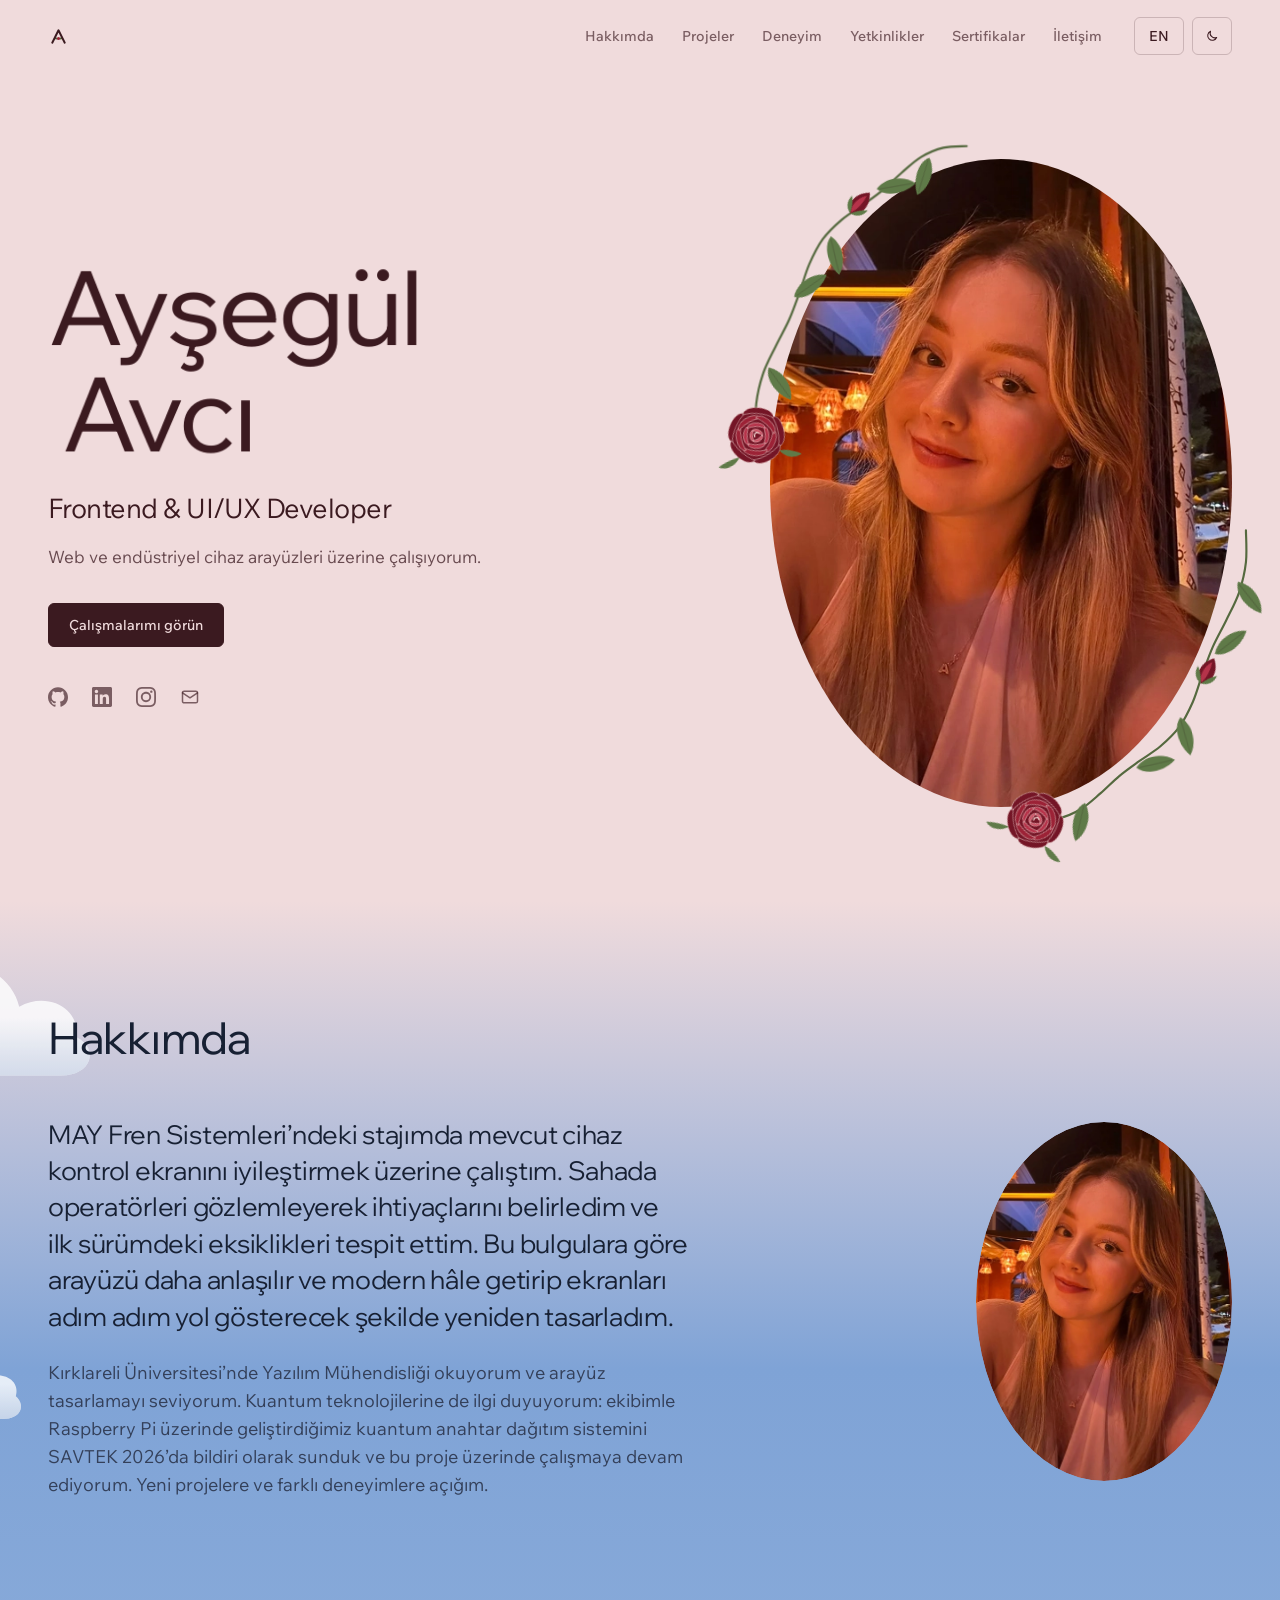
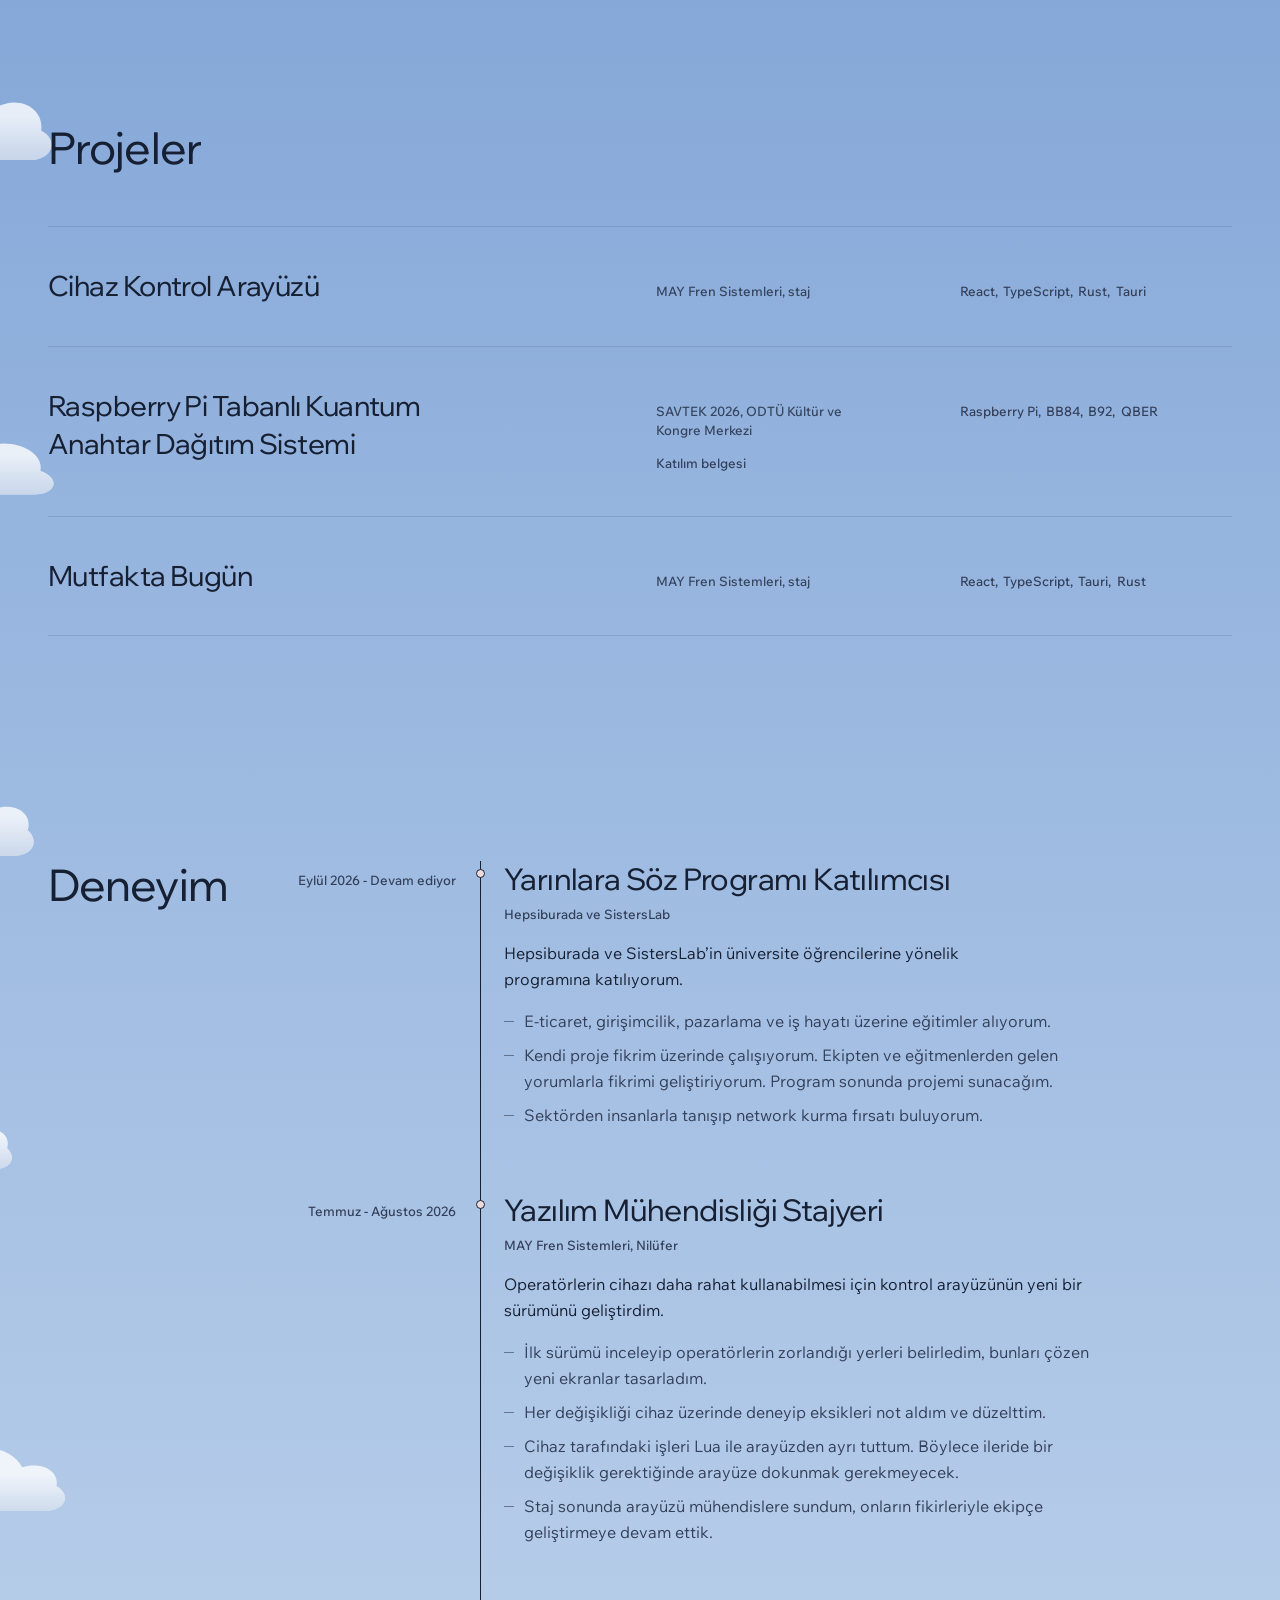
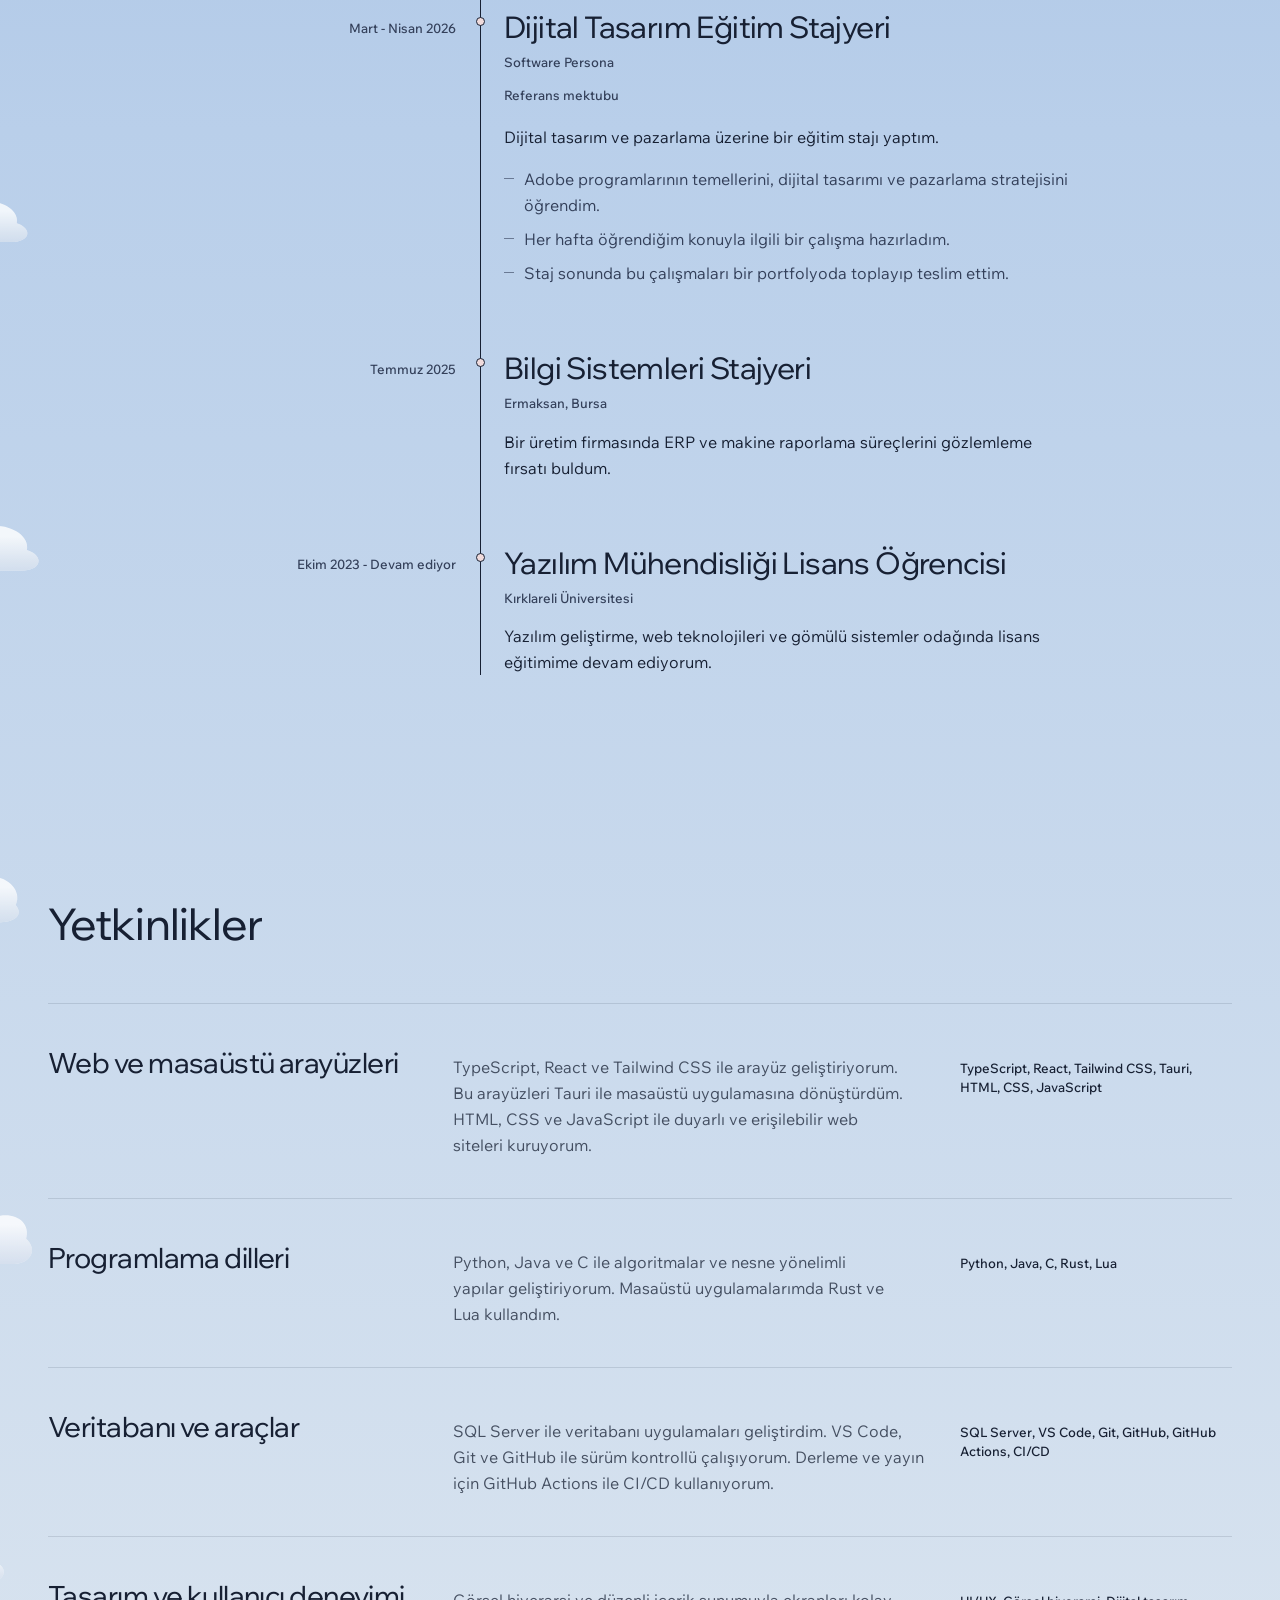
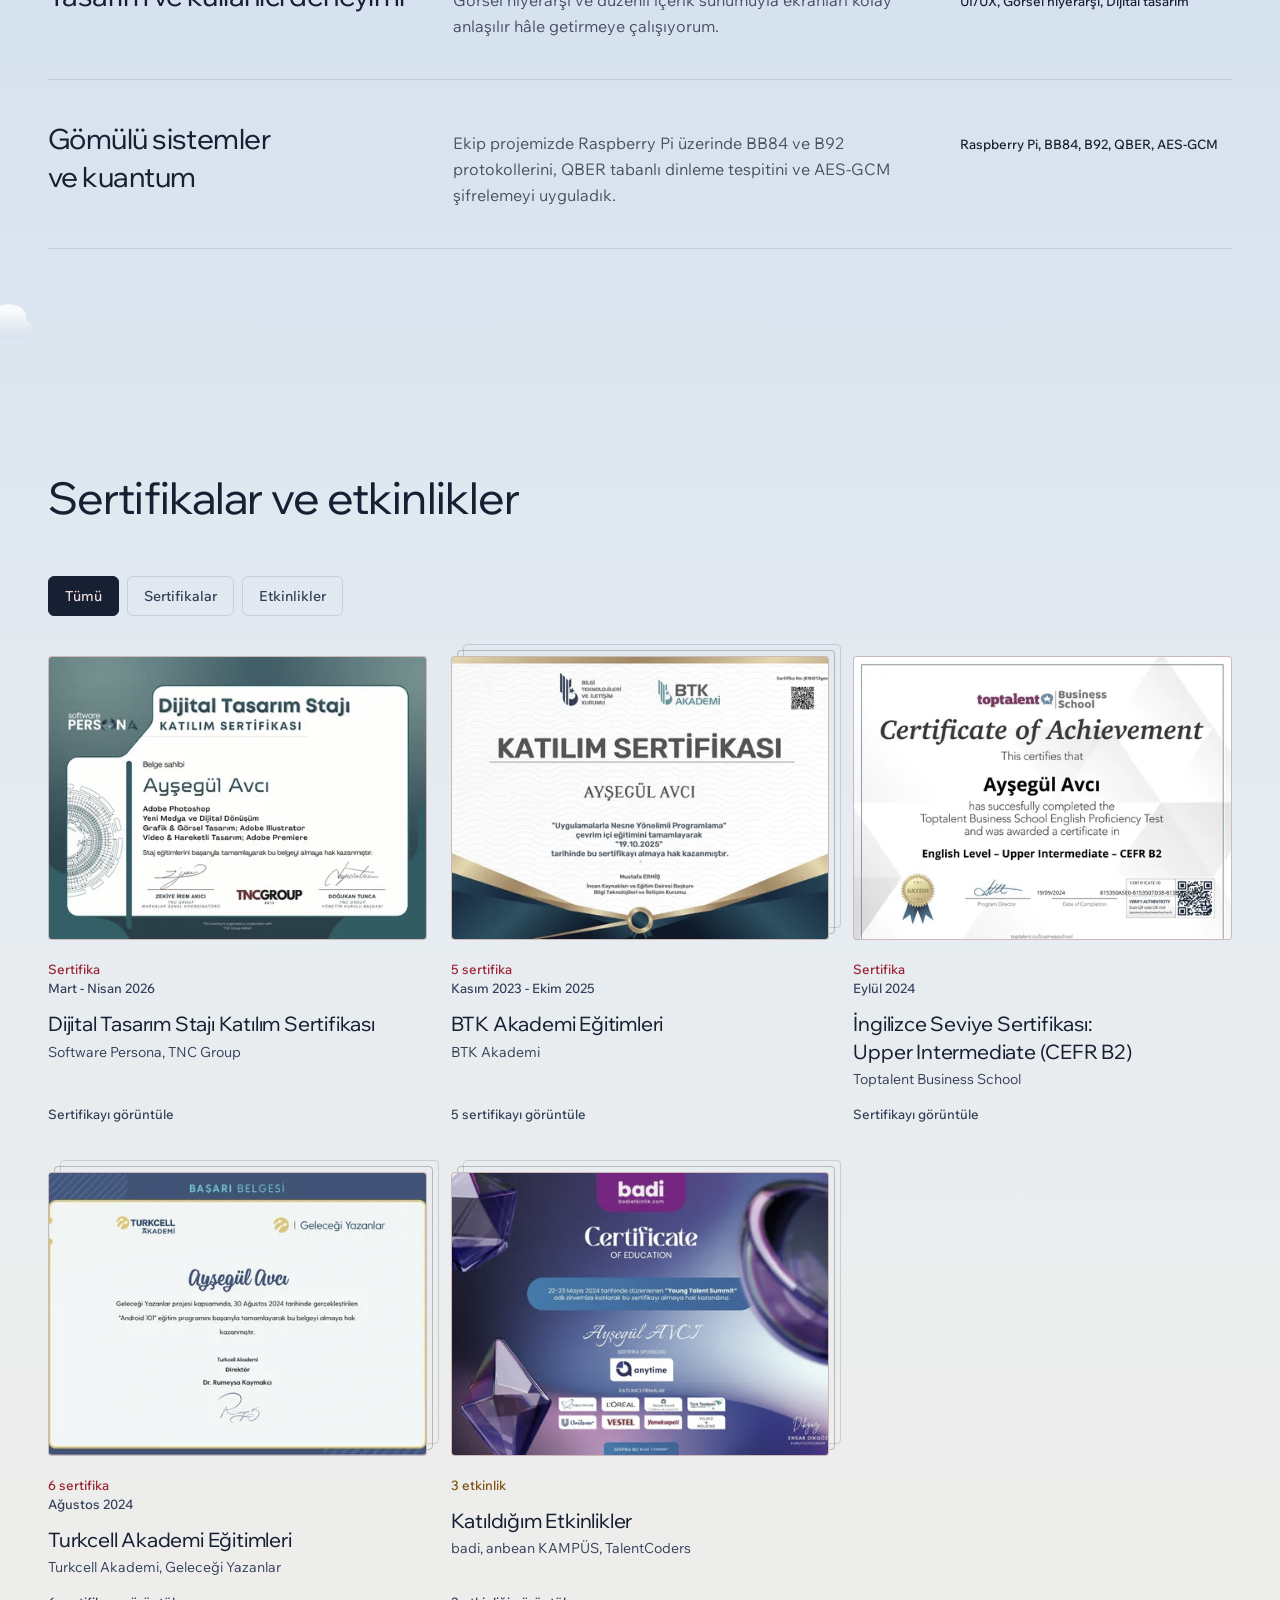
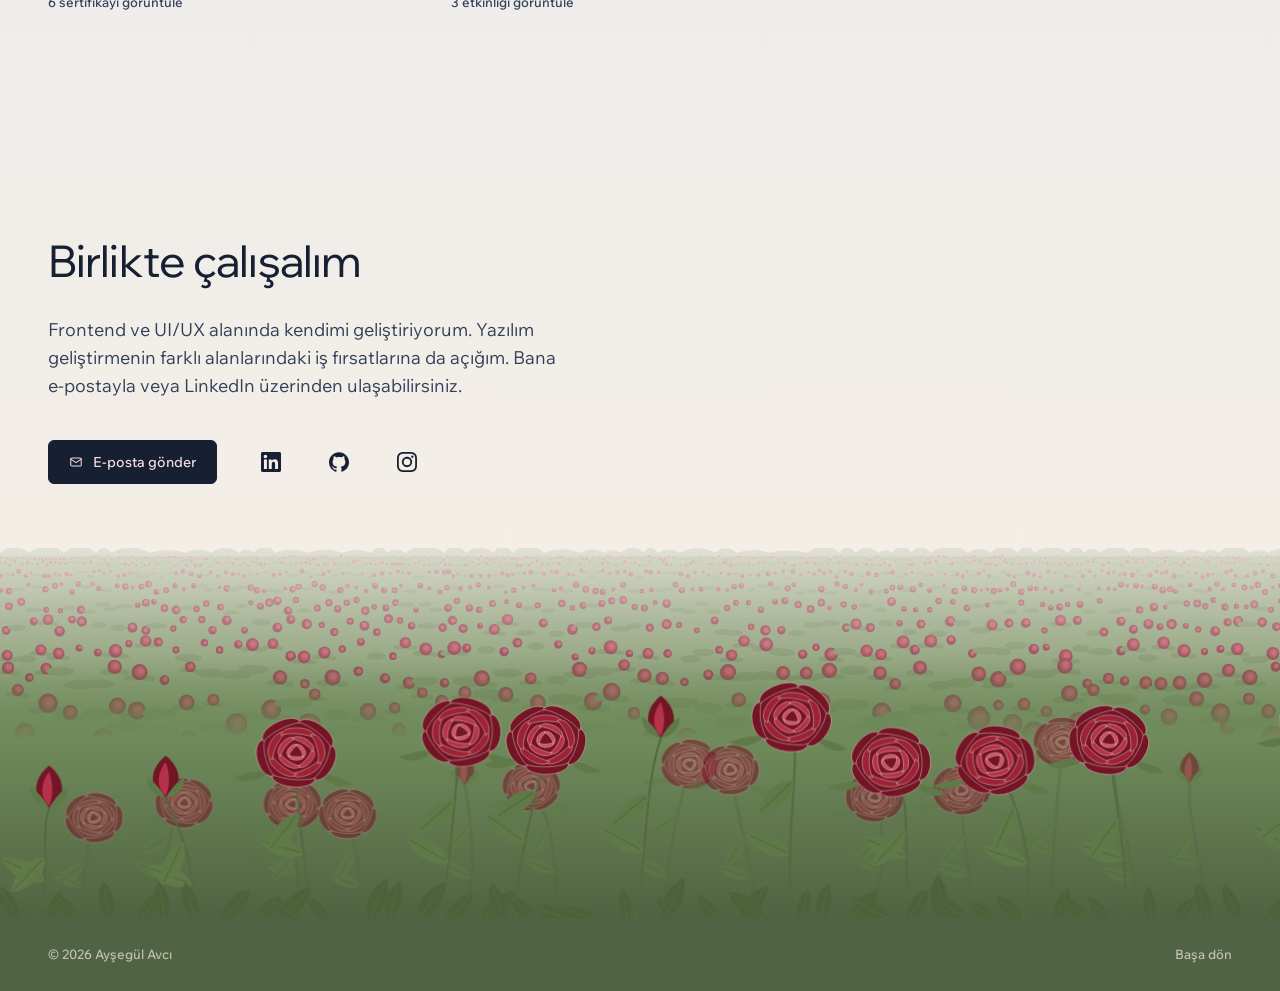
==== commit 692f778d: "Yayın: 16.11.2026 23:10 (kaynak 11bd8f4, main)" ====
--- a/index.html
+++ b/index.html
@@ -1,4 +1,4 @@
-<!doctype html> <html lang="tr" data-theme="dark"> <head> <meta charset="utf-8"> <meta name="viewport" content="width=device-width,initial-scale=1"> <script>!function(){var e,t=document.documentElement;t.classList.add("js");try{e=localStorage.getItem("theme")}catch(e){}"light"!==e&&"dark"!==e&&(e=matchMedia("(prefers-color-scheme: light)").matches?"light":"dark"),t.dataset.theme=e;try{sessionStorage.getItem("name")&&t.classList.add("name-seen")}catch(e){}"visible"!==document.visibilityState&&t.classList.add("no-intro"),setTimeout(function(){window.__animReady||t.classList.remove("js")},3e3)}()</script> <title>Ayşegül Avcı | Frontend &amp; UI/UX Developer</title> <meta name="generator" content="Jekyll v4.4.1"/> <meta property="og:title" content="Ayşegül Avcı"/> <meta name="author" content="Ayşegül Avcı"/> <meta property="og:locale" content="tr_TR"/> <meta name="description" content="Ayşegül Avcı’nın web ve endüstriyel cihaz arayüzleri odaklı frontend ve UI/UX portfolyosu."/> <meta name="twitter:description" property="og:description" content="Ayşegül Avcı’nın web ve endüstriyel cihaz arayüzleri odaklı frontend ve UI/UX portfolyosu."/> <link rel="canonical" href="https://avciaysegul.github.io/"/> <meta property="og:url" content="https://avciaysegul.github.io/"/> <meta property="og:site_name" content="Ayşegül Avcı"/> <meta property="og:image" content="https://avciaysegul.github.io/assets/og-tr.jpg?v=2026-10-21"/> <meta property="og:image:height" content="630"/> <meta property="og:image:width" content="1200"/> <meta property="og:image:alt" content="Ayşegül Avcı, Frontend & UI/UX Developer"/> <meta property="og:type" content="website"/> <meta name="twitter:card" content="summary_large_image"/> <meta name="twitter:image" content="https://avciaysegul.github.io/assets/og-tr.jpg?v=2026-10-21"/> <meta name="twitter:image:alt" content="Ayşegül Avcı, Frontend & UI/UX Developer"/> <meta name="twitter:title" content="Ayşegül Avcı"/> <meta name="google-site-verification" content="LraKyjcMaXg5jQFHS7iAwMMsDhnJ6y4MmET2pUXPqsw"/> <script type="application/ld+json"> {"@context":"https://schema.org","@type":"WebSite","author":{"@type":"Person","name":"Ayşegül Avcı","url":"https://avciaysegul.github.io"},"description":"Ayşegül Avcı’nın web ve endüstriyel cihaz arayüzleri odaklı frontend ve UI/UX portfolyosu.","headline":"Ayşegül Avcı","image":{"width":1200,"height":630,"alt":"Ayşegül Avcı, Frontend & UI/UX Developer","url":"https://avciaysegul.github.io/assets/og-tr.jpg?v=2026-10-21","@type":"imageObject"},"name":"Ayşegül Avcı","sameAs":["https://www.linkedin.com/in/aysegulavci/","https://github.com/avciaysegul"],"url":"https://avciaysegul.github.io/"}</script> <script type="application/ld+json"> {
+<!doctype html> <html lang="tr" data-theme="dark"> <head> <meta charset="utf-8"> <meta name="viewport" content="width=device-width,initial-scale=1"> <script>!function(){var e,t=document.documentElement;t.classList.add("js");try{e=localStorage.getItem("theme")}catch(e){}"light"!==e&&"dark"!==e&&(e=matchMedia("(prefers-color-scheme: light)").matches?"light":"dark"),t.dataset.theme=e;try{sessionStorage.getItem("name")&&t.classList.add("name-seen")}catch(e){}"visible"!==document.visibilityState&&t.classList.add("no-intro"),setTimeout(function(){window.__animReady||t.classList.remove("js")},3e3)}()</script> <title>Ayşegül Avcı | Frontend &amp; UI/UX Developer</title> <meta name="generator" content="Jekyll v4.4.1"/> <meta property="og:title" content="Ayşegül Avcı"/> <meta name="author" content="Ayşegül Avcı"/> <meta property="og:locale" content="tr_TR"/> <meta name="description" content="Ayşegül Avcı’nın web ve endüstriyel cihaz arayüzleri odaklı frontend ve UI/UX portfolyosu."/> <meta name="twitter:description" property="og:description" content="Ayşegül Avcı’nın web ve endüstriyel cihaz arayüzleri odaklı frontend ve UI/UX portfolyosu."/> <link rel="canonical" href="https://avciaysegul.github.io/"/> <meta property="og:url" content="https://avciaysegul.github.io/"/> <meta property="og:site_name" content="Ayşegül Avcı"/> <meta property="og:image" content="https://avciaysegul.github.io/assets/og-tr.jpg?v=2026-11-16"/> <meta property="og:image:height" content="630"/> <meta property="og:image:width" content="1200"/> <meta property="og:image:alt" content="Ayşegül Avcı, Frontend & UI/UX Developer"/> <meta property="og:type" content="website"/> <meta name="twitter:card" content="summary_large_image"/> <meta name="twitter:image" content="https://avciaysegul.github.io/assets/og-tr.jpg?v=2026-11-16"/> <meta name="twitter:image:alt" content="Ayşegül Avcı, Frontend & UI/UX Developer"/> <meta name="twitter:title" content="Ayşegül Avcı"/> <meta name="google-site-verification" content="LraKyjcMaXg5jQFHS7iAwMMsDhnJ6y4MmET2pUXPqsw"/> <script type="application/ld+json"> {"@context":"https://schema.org","@type":"WebSite","author":{"@type":"Person","name":"Ayşegül Avcı","url":"https://avciaysegul.github.io"},"description":"Ayşegül Avcı’nın web ve endüstriyel cihaz arayüzleri odaklı frontend ve UI/UX portfolyosu.","headline":"Ayşegül Avcı","image":{"width":1200,"height":630,"alt":"Ayşegül Avcı, Frontend & UI/UX Developer","url":"https://avciaysegul.github.io/assets/og-tr.jpg?v=2026-11-16","@type":"imageObject"},"name":"Ayşegül Avcı","sameAs":["https://www.linkedin.com/in/aysegulavci/","https://github.com/avciaysegul"],"url":"https://avciaysegul.github.io/"}</script> <script type="application/ld+json"> {
     "@context": "https://schema.org",
     "@type": "ProfilePage",
     "url": "https://avciaysegul.github.io/",
@@ -14,4 +14,4 @@
       "affiliation": { "@type": "CollegeOrUniversity", "name": "Kırklareli Üniversitesi" },
       "sameAs": ["https://www.linkedin.com/in/aysegulavci/", "https://github.com/avciaysegul", "https://www.instagram.com/ayseguul.avci/"]
     }
-  } </script> <link rel="alternate" hreflang="tr" href="https://avciaysegul.github.io/"> <link rel="alternate" hreflang="en" href="https://avciaysegul.github.io/en/"> <link rel="alternate" hreflang="x-default" href="https://avciaysegul.github.io/"> <meta name="theme-color" content="#5e4446"> <link rel="icon" type="image/svg+xml" href="/assets/logo/favicon.svg?v=1794789935"> <link rel="preload" href="/assets/fonts/wix-madefor-text-latin.woff2" as="font" type="font/woff2" crossorigin> <link rel="preload" href="/assets/fonts/wix-madefor-display-latin.woff2" as="font" type="font/woff2" crossorigin> <link rel="preload" href="/assets/fonts/wix-madefor-text-latin-ext.woff2" as="font" type="font/woff2" crossorigin> <link rel="preload" href="/assets/fonts/wix-madefor-display-latin-ext.woff2" as="font" type="font/woff2" crossorigin> <link rel="stylesheet" href="/assets/css/main.css?v=1794789935"> <script type="module" src="/assets/js/main.js?v=1794789935"></script> </head> <body> <a class="btn btn-primary fixed top-3 left-3 z-50 -translate-y-24 focus:translate-y-0" href="#main">Ana içeriğe geç</a> <header class="site-header sticky top-0 z-40 border-b border-transparent bg-bg transition-colors duration-500" data-header> <nav class="page flex h-18 items-center justify-between gap-6" aria-label="Ana menü"> <a class="flex items-center gap-2.5 no-underline" data-home-link href="/#top" aria-label="Ayşegül Avcı ana sayfa"> <svg class="size-[21px] shrink-0" viewBox="0 0 64 64" aria-hidden="true" focusable="false" data-logo-header> <path fill="var(--rose-stem)" d="M19.33 38.33Q25.67 32.33 32 38.33Q25.67 44.33 19.33 38.33ZM44.67 38.33Q38.33 32.33 32 38.33Q38.33 44.33 44.67 38.33Z"/><path d="M13 51L32 13L51 51" fill="none" stroke="currentColor" stroke-width="6" stroke-linecap="round" stroke-linejoin="round"/><circle cx="32" cy="38.33" r="4.66" fill="var(--accent)"/> </svg> <span class="font-display text-xl font-medium tracking-[-.01em]" data-brand data-brand-dock>Ayşegül Avcı</span> </a> <button class="btn px-3 lg:hidden" type="button" data-menu-toggle aria-controls="site-menu" aria-expanded="false" aria-label="Menüyü aç" data-label-open="Menüyü aç" data-label-close="Menüyü kapat"> <span data-icon-open><svg class="size-4" viewBox="0 0 24 24" fill="none" stroke="currentColor" stroke-width="1.8" stroke-linecap="round" stroke-linejoin="round" aria-hidden="true" focusable="false"><path d="M4 7h16M4 12h16M4 17h16"/></svg> </span> <span data-icon-close hidden><svg class="size-4" viewBox="0 0 24 24" fill="none" stroke="currentColor" stroke-width="1.8" stroke-linecap="round" stroke-linejoin="round" aria-hidden="true" focusable="false"><path d="M6 6l12 12M18 6 6 18"/></svg> </span> </button> <div id="site-menu" data-menu class="absolute inset-x-0 top-full hidden flex-col gap-6 border-b border-line bg-bg px-5 py-8 data-[open=true]:flex sm:px-8 lg:static lg:flex lg:flex-row lg:items-center lg:gap-8 lg:border-0 lg:bg-transparent lg:p-0"> <ul class="relative flex flex-col gap-1 lg:flex-row lg:gap-7" data-nav-list> <li><a class="nav-link relative block py-2 text-sm font-medium text-muted no-underline hover:text-text lg:py-1" href="/#about" data-nav="about">Hakkımda</a></li> <li><a class="nav-link relative block py-2 text-sm font-medium text-muted no-underline hover:text-text lg:py-1" href="/#projects" data-nav="projects">Projeler</a></li> <li><a class="nav-link relative block py-2 text-sm font-medium text-muted no-underline hover:text-text lg:py-1" href="/#experience" data-nav="experience">Deneyim</a></li> <li><a class="nav-link relative block py-2 text-sm font-medium text-muted no-underline hover:text-text lg:py-1" href="/#skills" data-nav="skills">Yetkinlikler</a></li> <li><a class="nav-link relative block py-2 text-sm font-medium text-muted no-underline hover:text-text lg:py-1" href="/#credentials" data-nav="credentials">Sertifikalar</a></li> <li><a class="nav-link relative block py-2 text-sm font-medium text-muted no-underline hover:text-text lg:py-1" href="/#contact" data-nav="contact">İletişim</a></li> </ul> <div class="flex gap-2"> <a class="btn min-h-9 px-3.5" href="/en/" hreflang="en" lang="en" aria-label="EN, Switch to English">EN</a> <button class="btn min-h-9 px-3" type="button" data-theme-toggle aria-pressed="false" data-label-light="Açık temaya geç" data-label-dark="Koyu temaya geç" aria-label="Açık temaya geç"> <span class="hidden dark:inline"><svg class="size-3.5" viewBox="0 0 24 24" fill="none" stroke="currentColor" stroke-width="1.8" stroke-linecap="round" stroke-linejoin="round" aria-hidden="true" focusable="false"><circle cx="12" cy="12" r="4"/><path d="M12 2v2M12 20v2M4.9 4.9l1.4 1.4M17.7 17.7l1.4 1.4M2 12h2M20 12h2M4.9 19.1l1.4-1.4M17.7 6.3l1.4-1.4"/></svg> </span> <span class="dark:hidden"><svg class="size-3.5" viewBox="0 0 24 24" fill="none" stroke="currentColor" stroke-width="1.8" stroke-linecap="round" stroke-linejoin="round" aria-hidden="true" focusable="false"><path d="M20 14.5A8 8 0 0 1 9.5 4a8 8 0 1 0 10.5 10.5Z"/></svg> </span> </button> </div> </div> </nav> </header> <main id="main"> <section id="top" class="hero-cover" data-hero-section> <div class="hero-door" data-photo-home> <button class="hero-flip" type="button" aria-pressed="false" aria-label="Fotoğrafı çevir" data-photo-flip> <span class="hero-card"> <span class="hero-face"><img src="/assets/hero-aksam.webp" srcset="/assets/hero-aksam-520.webp 520w, /assets/hero-aksam.webp 970w" sizes="(width < 48rem) min(78vw, 21rem), min(51svh, 41vw, 36rem)" alt="Ayşegül Avcı, akşam ışıkları altında bir restoranda" width="970" height="1360" fetchpriority="high"></span> <span class="hero-face hero-face-back"><img data-src="/assets/hero-ev.webp" data-srcset="/assets/hero-ev-520.webp 520w, /assets/hero-ev.webp 1020w" sizes="(width < 48rem) min(78vw, 21rem), min(51svh, 41vw, 36rem)" alt="Ayşegül Avcı, evde çekilmiş bir fotoğrafta" width="1020" height="1430" fetchpriority="low" decoding="async"></span> </span> </button> <svg class="hero-rose" viewBox="0 0 970 1360" aria-hidden="true" focusable="false"> <g class="rv-vine"><path class="rv-stem" pathLength="1" style="--d:0.95s" d="M557.2 1387.1C565.4 1386.5 590.4 1387.5 606.3 1383.7C622.3 1379.9 638.2 1373.0 652.8 1364.2C667.4 1355.4 680.6 1342.5 694.0 1331.0C707.4 1319.4 719.5 1306.3 733.0 1295.1C746.5 1283.9 760.5 1274.2 774.9 1263.8C789.3 1253.4 805.4 1244.5 819.4 1232.6C833.4 1220.6 847.7 1207.5 859.1 1191.9C870.4 1176.3 879.4 1157.6 887.6 1139.0C895.7 1120.4 900.9 1099.5 907.9 1080.2C915.0 1060.8 921.5 1041.7 929.8 1023.0C938.1 1004.3 948.5 986.7 957.6 967.9C966.7 949.0 977.5 930.2 984.4 909.9C991.3 889.6 996.5 867.9 998.9 846.2C1001.3 824.4 998.9 790.5 998.9 779.4"/> <g transform="translate(981.6 887.3) rotate(62.4) scale(1.7)"><g class="rv-pop rv-leafg" style="--d:3.04s"><g class="rv-sway" style="--s:2.16s"><path class="rv-leaf" d="M0 0C10-14 32-18 48-8 34 6 12 10 0 0Z"/><path class="rv-vein" d="M4 0C18-3 30-5 44-8"/></g></g></g> <g transform="translate(933.6 1039.2) rotate(332.9) scale(1.7)"><g class="rv-pop rv-leafg" style="--d:2.64s"><g class="rv-sway" style="--s:1.49s"><path class="rv-leaf" d="M0 0C10-14 32-18 48-8 34 6 12 10 0 0Z"/><path class="rv-vein" d="M4 0C18-3 30-5 44-8"/></g></g></g> <g transform="translate(861.3 1171.7) rotate(84.6) scale(1.7)"><g class="rv-pop rv-leafg" style="--d:2.24s"><g class="rv-sway" style="--s:0.81s"><path class="rv-leaf" d="M0 0C10-14 32-18 48-8 34 6 12 10 0 0Z"/><path class="rv-vein" d="M4 0C18-3 30-5 44-8"/></g></g></g> <g transform="translate(768.9 1277.7) rotate(358.0) scale(1.7)"><g class="rv-pop rv-leafg" style="--d:1.85s"><g class="rv-sway" style="--s:0.14s"><path class="rv-leaf" d="M0 0C10-14 32-18 48-8 34 6 12 10 0 0Z"/><path class="rv-vein" d="M4 0C18-3 30-5 44-8"/></g></g></g> <g transform="translate(661.1 1351.6) rotate(113.6) scale(1.7)"><g class="rv-pop rv-leafg" style="--d:1.45s"><g class="rv-sway" style="--s:2.47s"><path class="rv-leaf" d="M0 0C10-14 32-18 48-8 34 6 12 10 0 0Z"/><path class="rv-vein" d="M4 0C18-3 30-5 44-8"/></g></g></g> <g transform="translate(904.2 1100.9) rotate(27.9) scale(1.5)"><g class="rv-pop rv-budg" style="--d:2.46s"><g class="rv-sway" style="--s:1.19s"><path class="rv-p1" d="M0 0C-13-7-15-26 0-40 15-26 13-7 0 0Z"/><path class="rv-p3" d="M0-2C-7-8-8-22 0-34 3-24 4-12 0-2Z"/><path class="rv-sepalf" d="M0 0C-10-2-16-10-15-20-8-14-4-8 0 0ZM0 0C10-2 16-10 15-20 8-14 4-8 0 0Z"/></g></g></g> <g transform="translate(557.2 1387.1) rotate(25.4) scale(1.7)"><g class="rv-pop rv-bloomg" style="--d:0.60s"><g class="rv-sway" style="--s:1.02s"><circle class="rv-p1" r="31"/><path class="rv-p1 rv-edge" transform="translate(24.0 0.0) rotate(90.0)" d="M-19 0C-19 -14.4 19 -14.4 19 0C8.6 -4.5 -8.6 -4.5 -19 0Z"/><path class="rv-p1 rv-edge" transform="translate(7.4 22.8) rotate(162.0)" d="M-19 0C-19 -14.4 19 -14.4 19 0C8.6 -4.5 -8.6 -4.5 -19 0Z"/><path class="rv-p1 rv-edge" transform="translate(-19.4 14.1) rotate(234.0)" d="M-19 0C-19 -14.4 19 -14.4 19 0C8.6 -4.5 -8.6 -4.5 -19 0Z"/><path class="rv-p1 rv-edge" transform="translate(-19.4 -14.1) rotate(306.0)" d="M-19 0C-19 -14.4 19 -14.4 19 0C8.6 -4.5 -8.6 -4.5 -19 0Z"/><path class="rv-p1 rv-edge" transform="translate(7.4 -22.8) rotate(378.0)" d="M-19 0C-19 -14.4 19 -14.4 19 0C8.6 -4.5 -8.6 -4.5 -19 0Z"/><path class="rv-p2 rv-edge" transform="translate(12.9 9.4) rotate(126.0)" d="M-15 0C-15 -11.7 15 -11.7 15 0C6.8 -3.6 -6.8 -3.6 -15 0Z"/><path class="rv-p2 rv-edge" transform="translate(-4.9 15.2) rotate(198.0)" d="M-15 0C-15 -11.7 15 -11.7 15 0C6.8 -3.6 -6.8 -3.6 -15 0Z"/><path class="rv-p2 rv-edge" transform="translate(-16.0 0.0) rotate(270.0)" d="M-15 0C-15 -11.7 15 -11.7 15 0C6.8 -3.6 -6.8 -3.6 -15 0Z"/><path class="rv-p2 rv-edge" transform="translate(-4.9 -15.2) rotate(342.0)" d="M-15 0C-15 -11.7 15 -11.7 15 0C6.8 -3.6 -6.8 -3.6 -15 0Z"/><path class="rv-p2 rv-edge" transform="translate(12.9 -9.4) rotate(414.0)" d="M-15 0C-15 -11.7 15 -11.7 15 0C6.8 -3.6 -6.8 -3.6 -15 0Z"/><path class="rv-p3 rv-edge" transform="translate(8.8 1.9) rotate(102.0)" d="M-11 0C-11 -9.0 11 -9.0 11 0C5.0 -2.8 -5.0 -2.8 -11 0Z"/><path class="rv-p3 rv-edge" transform="translate(-1.9 8.8) rotate(192.0)" d="M-11 0C-11 -9.0 11 -9.0 11 0C5.0 -2.8 -5.0 -2.8 -11 0Z"/><path class="rv-p3 rv-edge" transform="translate(-8.8 -1.9) rotate(282.0)" d="M-11 0C-11 -9.0 11 -9.0 11 0C5.0 -2.8 -5.0 -2.8 -11 0Z"/><path class="rv-p3 rv-edge" transform="translate(1.9 -8.8) rotate(372.0)" d="M-11 0C-11 -9.0 11 -9.0 11 0C5.0 -2.8 -5.0 -2.8 -11 0Z"/><path class="rv-p4 rv-edge" transform="translate(1.0 2.8) rotate(160.0)" d="M-7 0C-7 -6.3 7 -6.3 7 0C3.1 -2.0 -3.1 -2.0 -7 0Z"/><path class="rv-p4 rv-edge" transform="translate(-3.0 -0.5) rotate(280.0)" d="M-7 0C-7 -6.3 7 -6.3 7 0C3.1 -2.0 -3.1 -2.0 -7 0Z"/><path class="rv-p4 rv-edge" transform="translate(1.9 -2.3) rotate(400.0)" d="M-7 0C-7 -6.3 7 -6.3 7 0C3.1 -2.0 -3.1 -2.0 -7 0Z"/><path class="rv-curl" d="M-2 1C-3-3 2-5 4-2"/><path class="rv-sepalf" d="M-26 22C-34 32-46 34-54 28-44 24-34 21-26 22ZM24 24C30 35 42 38 50 34 42 28 32 24 24 24Z"/></g></g></g></g> <g class="rv-vine"><path class="rv-stem" pathLength="1" style="--d:1.25s" d="M-28.9 580.6C-28.9 569.5 -31.3 535.6 -28.9 513.8C-26.5 492.1 -21.3 470.4 -14.4 450.1C-7.5 429.8 3.3 411.0 12.4 392.1C21.5 373.3 31.9 355.7 40.2 337.0C48.5 318.3 55.0 299.2 62.1 279.8C69.1 260.5 74.3 239.6 82.4 221.0C90.6 202.4 99.6 183.7 110.9 168.1C122.3 152.5 136.6 139.4 150.6 127.4C164.6 115.5 180.7 106.6 195.1 96.2C209.5 85.8 223.5 76.1 237.0 64.9C250.5 53.7 262.6 40.6 276.0 29.0C289.4 17.5 302.6 4.6 317.2 -4.2C331.8 -13.0 347.7 -19.9 363.7 -23.7C379.6 -27.5 404.6 -26.5 412.8 -27.1"/> <g transform="translate(334.3 -3.2) rotate(117.3) scale(1.7)"><g class="rv-pop rv-leafg" style="--d:3.34s"><g class="rv-sway" style="--s:2.67s"><path class="rv-leaf" d="M0 0C10-14 32-18 48-8 34 6 12 10 0 0Z"/><path class="rv-vein" d="M4 0C18-3 30-5 44-8"/></g></g></g> <g transform="translate(223.9 62.9) rotate(1.3) scale(1.7)"><g class="rv-pop rv-leafg" style="--d:2.94s"><g class="rv-sway" style="--s:2.00s"><path class="rv-leaf" d="M0 0C10-14 32-18 48-8 34 6 12 10 0 0Z"/><path class="rv-vein" d="M4 0C18-3 30-5 44-8"/></g></g></g> <g transform="translate(127.6 162.3) rotate(87.4) scale(1.7)"><g class="rv-pop rv-leafg" style="--d:2.54s"><g class="rv-sway" style="--s:1.32s"><path class="rv-leaf" d="M0 0C10-14 32-18 48-8 34 6 12 10 0 0Z"/><path class="rv-vein" d="M4 0C18-3 30-5 44-8"/></g></g></g> <g transform="translate(50.5 289.5) rotate(-24.6) scale(1.7)"><g class="rv-pop rv-leafg" style="--d:2.15s"><g class="rv-sway" style="--s:0.65s"><path class="rv-leaf" d="M0 0C10-14 32-18 48-8 34 6 12 10 0 0Z"/><path class="rv-vein" d="M4 0C18-3 30-5 44-8"/></g></g></g> <g transform="translate(-3.2 437.7) rotate(64.7) scale(1.7)"><g class="rv-pop rv-leafg" style="--d:1.75s"><g class="rv-sway" style="--s:2.98s"><path class="rv-leaf" d="M0 0C10-14 32-18 48-8 34 6 12 10 0 0Z"/><path class="rv-vein" d="M4 0C18-3 30-5 44-8"/></g></g></g> <g transform="translate(168.3 114.3) rotate(-316.7) scale(1.5)"><g class="rv-pop rv-budg" style="--d:2.72s"><g class="rv-sway" style="--s:1.62s"><path class="rv-p1" d="M0 0C-13-7-15-26 0-40 15-26 13-7 0 0Z"/><path class="rv-p3" d="M0-2C-7-8-8-22 0-34 3-24 4-12 0-2Z"/><path class="rv-sepalf" d="M0 0C-10-2-16-10-15-20-8-14-4-8 0 0ZM0 0C10-2 16-10 15-20 8-14 4-8 0 0Z"/></g></g></g> <g transform="translate(-28.9 580.6) rotate(-12.6) scale(1.7)"><g class="rv-pop rv-bloomg" style="--d:0.90s"><g class="rv-sway" style="--s:1.53s"><circle class="rv-p1" r="31"/><path class="rv-p1 rv-edge" transform="translate(24.0 0.0) rotate(90.0)" d="M-19 0C-19 -14.4 19 -14.4 19 0C8.6 -4.5 -8.6 -4.5 -19 0Z"/><path class="rv-p1 rv-edge" transform="translate(7.4 22.8) rotate(162.0)" d="M-19 0C-19 -14.4 19 -14.4 19 0C8.6 -4.5 -8.6 -4.5 -19 0Z"/><path class="rv-p1 rv-edge" transform="translate(-19.4 14.1) rotate(234.0)" d="M-19 0C-19 -14.4 19 -14.4 19 0C8.6 -4.5 -8.6 -4.5 -19 0Z"/><path class="rv-p1 rv-edge" transform="translate(-19.4 -14.1) rotate(306.0)" d="M-19 0C-19 -14.4 19 -14.4 19 0C8.6 -4.5 -8.6 -4.5 -19 0Z"/><path class="rv-p1 rv-edge" transform="translate(7.4 -22.8) rotate(378.0)" d="M-19 0C-19 -14.4 19 -14.4 19 0C8.6 -4.5 -8.6 -4.5 -19 0Z"/><path class="rv-p2 rv-edge" transform="translate(12.9 9.4) rotate(126.0)" d="M-15 0C-15 -11.7 15 -11.7 15 0C6.8 -3.6 -6.8 -3.6 -15 0Z"/><path class="rv-p2 rv-edge" transform="translate(-4.9 15.2) rotate(198.0)" d="M-15 0C-15 -11.7 15 -11.7 15 0C6.8 -3.6 -6.8 -3.6 -15 0Z"/><path class="rv-p2 rv-edge" transform="translate(-16.0 0.0) rotate(270.0)" d="M-15 0C-15 -11.7 15 -11.7 15 0C6.8 -3.6 -6.8 -3.6 -15 0Z"/><path class="rv-p2 rv-edge" transform="translate(-4.9 -15.2) rotate(342.0)" d="M-15 0C-15 -11.7 15 -11.7 15 0C6.8 -3.6 -6.8 -3.6 -15 0Z"/><path class="rv-p2 rv-edge" transform="translate(12.9 -9.4) rotate(414.0)" d="M-15 0C-15 -11.7 15 -11.7 15 0C6.8 -3.6 -6.8 -3.6 -15 0Z"/><path class="rv-p3 rv-edge" transform="translate(8.8 1.9) rotate(102.0)" d="M-11 0C-11 -9.0 11 -9.0 11 0C5.0 -2.8 -5.0 -2.8 -11 0Z"/><path class="rv-p3 rv-edge" transform="translate(-1.9 8.8) rotate(192.0)" d="M-11 0C-11 -9.0 11 -9.0 11 0C5.0 -2.8 -5.0 -2.8 -11 0Z"/><path class="rv-p3 rv-edge" transform="translate(-8.8 -1.9) rotate(282.0)" d="M-11 0C-11 -9.0 11 -9.0 11 0C5.0 -2.8 -5.0 -2.8 -11 0Z"/><path class="rv-p3 rv-edge" transform="translate(1.9 -8.8) rotate(372.0)" d="M-11 0C-11 -9.0 11 -9.0 11 0C5.0 -2.8 -5.0 -2.8 -11 0Z"/><path class="rv-p4 rv-edge" transform="translate(1.0 2.8) rotate(160.0)" d="M-7 0C-7 -6.3 7 -6.3 7 0C3.1 -2.0 -3.1 -2.0 -7 0Z"/><path class="rv-p4 rv-edge" transform="translate(-3.0 -0.5) rotate(280.0)" d="M-7 0C-7 -6.3 7 -6.3 7 0C3.1 -2.0 -3.1 -2.0 -7 0Z"/><path class="rv-p4 rv-edge" transform="translate(1.9 -2.3) rotate(400.0)" d="M-7 0C-7 -6.3 7 -6.3 7 0C3.1 -2.0 -3.1 -2.0 -7 0Z"/><path class="rv-curl" d="M-2 1C-3-3 2-5 4-2"/><path class="rv-sepalf" d="M-26 22C-34 32-46 34-54 28-44 24-34 21-26 22ZM24 24C30 35 42 38 50 34 42 28 32 24 24 24Z"/></g></g></g></g> </svg> </div> <div class="page hero-cover-text"> <h1 class="hero-cover-name" data-hero-name data-assemble aria-label="Ayşegül Avcı"><span class="line"><span>Ayşegül</span></span> <span class="line"><span class="hero-red">Avcı</span></span></h1> <p class="hero-cover-role">Frontend & UI/UX Developer</p> <p class="hero-cover-intro">Web ve endüstriyel cihaz arayüzleri üzerine çalışıyorum.</p> <a class="btn hero-cover-cta" href="#projects">Çalışmalarımı görün</a> <ul class="hero-cover-links" aria-label="İletişim bağlantıları"> <li><a class="brand-hover inline-flex items-center" href="https://github.com/avciaysegul" target="_blank" rel="noopener noreferrer" aria-label="GitHub" title="GitHub"><svg class="size-5 shrink-0" viewBox="0 0 24 24" fill="none" stroke="currentColor" stroke-width="1.8" stroke-linecap="round" stroke-linejoin="round" aria-hidden="true" focusable="false"><path fill="currentColor" stroke="none" d="M12 .297c-6.63 0-12 5.373-12 12 0 5.303 3.438 9.8 8.205 11.385.6.113.82-.258.82-.577 0-.285-.01-1.04-.015-2.04-3.338.724-4.042-1.61-4.042-1.61C4.422 18.07 3.633 17.7 3.633 17.7c-1.087-.744.084-.729.084-.729 1.205.084 1.838 1.236 1.838 1.236 1.07 1.835 2.809 1.305 3.495.998.108-.776.417-1.305.76-1.605-2.665-.3-5.466-1.332-5.466-5.93 0-1.31.465-2.38 1.235-3.22-.135-.303-.54-1.523.105-3.176 0 0 1.005-.322 3.3 1.23.96-.267 1.98-.399 3-.405 1.02.006 2.04.138 3 .405 2.28-1.552 3.285-1.23 3.285-1.23.645 1.653.24 2.873.12 3.176.765.84 1.23 1.91 1.23 3.22 0 4.61-2.805 5.625-5.475 5.92.42.36.81 1.096.81 2.22 0 1.606-.015 2.896-.015 3.286 0 .315.21.69.825.57C20.565 22.092 24 17.592 24 12.297c0-6.627-5.373-12-12-12"/></svg> </a></li> <li><a class="brand-hover inline-flex items-center" style="--brand:#0a66c2" href="https://www.linkedin.com/in/aysegulavci/" target="_blank" rel="noopener noreferrer" aria-label="LinkedIn" title="LinkedIn"><svg class="size-5 shrink-0" viewBox="0 0 24 24" fill="none" stroke="currentColor" stroke-width="1.8" stroke-linecap="round" stroke-linejoin="round" aria-hidden="true" focusable="false"><path fill="currentColor" stroke="none" d="M20.447 20.452h-3.554v-5.569c0-1.328-.027-3.037-1.852-3.037-1.853 0-2.136 1.445-2.136 2.939v5.667H9.351V9h3.414v1.561h.046c.477-.9 1.637-1.85 3.37-1.85 3.601 0 4.267 2.37 4.267 5.455v6.286zM5.337 7.433c-1.144 0-2.063-.926-2.063-2.065 0-1.138.92-2.063 2.063-2.063 1.14 0 2.064.925 2.064 2.063 0 1.139-.925 2.065-2.064 2.065zm1.782 13.019H3.555V9h3.564v11.452zM22.225 0H1.771C.792 0 0 .774 0 1.729v20.542C0 23.227.792 24 1.771 24h20.451C23.2 24 24 23.227 24 22.271V1.729C24 .774 23.2 0 22.222 0h.003z"/></svg> </a></li> <li><a class="brand-hover inline-flex items-center" style="--brand:#e4405f" href="https://www.instagram.com/ayseguul.avci/" target="_blank" rel="noopener noreferrer" aria-label="Instagram" title="Instagram"><svg class="size-5 shrink-0" viewBox="0 0 24 24" fill="none" stroke="currentColor" stroke-width="1.8" stroke-linecap="round" stroke-linejoin="round" aria-hidden="true" focusable="false"><path fill="currentColor" stroke="none" d="M7.0301.084c-1.2768.0602-2.1487.264-2.911.5634-.7888.3075-1.4575.72-2.1228 1.3877-.6652.6677-1.075 1.3368-1.3802 2.127-.2954.7638-.4956 1.6365-.552 2.914-.0564 1.2775-.0689 1.6882-.0626 4.947.0062 3.2586.0206 3.6671.0825 4.9473.061 1.2765.264 2.1482.5635 2.9107.308.7889.72 1.4573 1.388 2.1228.6679.6655 1.3365 1.0743 2.1285 1.38.7632.295 1.6361.4961 2.9134.552 1.2773.056 1.6884.069 4.9462.0627 3.2578-.0062 3.668-.0207 4.9478-.0814 1.28-.0607 2.147-.2652 2.9098-.5633.7889-.3086 1.4578-.72 2.1228-1.3881.665-.6682 1.0745-1.3378 1.3795-2.1284.2957-.7632.4966-1.636.552-2.9124.056-1.2809.0692-1.6898.063-4.948-.0063-3.2583-.021-3.6668-.0817-4.9465-.0607-1.2797-.264-2.1487-.5633-2.9117-.3084-.7889-.72-1.4568-1.3876-2.1228C21.2982 1.33 20.628.9208 19.8378.6165 19.074.321 18.2017.1197 16.9244.0645 15.6471.0093 15.236-.005 11.977.0014 8.718.0076 8.31.0215 7.0301.0839m.1402 21.6932c-1.17-.0509-1.8053-.2453-2.2287-.408-.5606-.216-.96-.4771-1.3819-.895-.422-.4178-.6811-.8186-.9-1.378-.1644-.4234-.3624-1.058-.4171-2.228-.0595-1.2645-.072-1.6442-.079-4.848-.007-3.2037.0053-3.583.0607-4.848.05-1.169.2456-1.805.408-2.2282.216-.5613.4762-.96.895-1.3816.4188-.4217.8184-.6814 1.3783-.9003.423-.1651 1.0575-.3614 2.227-.4171 1.2655-.06 1.6447-.072 4.848-.079 3.2033-.007 3.5835.005 4.8495.0608 1.169.0508 1.8053.2445 2.228.408.5608.216.96.4754 1.3816.895.4217.4194.6816.8176.9005 1.3787.1653.4217.3617 1.056.4169 2.2263.0602 1.2655.0739 1.645.0796 4.848.0058 3.203-.0055 3.5834-.061 4.848-.051 1.17-.245 1.8055-.408 2.2294-.216.5604-.4763.96-.8954 1.3814-.419.4215-.8181.6811-1.3783.9-.4224.1649-1.0577.3617-2.2262.4174-1.2656.0595-1.6448.072-4.8493.079-3.2045.007-3.5825-.006-4.848-.0608M16.953 5.5864A1.44 1.44 0 1 0 18.39 4.144a1.44 1.44 0 0 0-1.437 1.4424M5.8385 12.012c.0067 3.4032 2.7706 6.1557 6.173 6.1493 3.4026-.0065 6.157-2.7701 6.1506-6.1733-.0065-3.4032-2.771-6.1565-6.174-6.1498-3.403.0067-6.156 2.771-6.1496 6.1738M8 12.0077a4 4 0 1 1 4.008 3.9921A3.9996 3.9996 0 0 1 8 12.0077"/></svg> </a></li> <li><a class="brand-hover inline-flex items-center" href="mailto:aysegulavci2025@gmail.com" aria-label="E-posta" title="E-posta"><svg class="size-5 shrink-0" viewBox="0 0 24 24" fill="none" stroke="currentColor" stroke-width="1.8" stroke-linecap="round" stroke-linejoin="round" aria-hidden="true" focusable="false"><rect x="3" y="5" width="18" height="14" rx="2"/><path d="m3 7 9 6 9-6"/></svg> </a></li> </ul> </div> </section> <div class="sky-scene" data-sky> <section id="about" class="section"> <div class="page"> <div class="mb-10 max-w-4xl sm:mb-12"> <h2 class="section-title pb-[.14em]">Hakkımda</h2> </div> <div class="about-body"> <div class="grid gap-6"> <p class="max-w-[40rem] font-display text-xl leading-[1.45] tracking-[-.01em] sm:text-[1.625rem] sm:leading-[1.4]">MAY Fren Sistemleri’ndeki stajımda mevcut cihaz kontrol ekranını iyileştirmek üzerine çalıştım. Sahada operatörleri gözlemleyerek ihtiyaçlarını belirledim ve ilk sürümdeki eksiklikleri tespit ettim. Bu bulgulara göre arayüzü daha anlaşılır ve modern hâle getirip ekranları adım adım yol gösterecek şekilde yeniden tasarladım.</p> <p class="max-w-[40rem] text-lg text-muted">Kırklareli Üniversitesi’nde Yazılım Mühendisliği okuyorum ve arayüz tasarlamayı seviyorum. Kuantum teknolojilerine de ilgi duyuyorum: ekibimle Raspberry Pi üzerinde geliştirdiğimiz kuantum anahtar dağıtım sistemini SAVTEK 2026’da bildiri olarak sunduk ve bu proje üzerinde çalışmaya devam ediyorum. Yeni projelere ve farklı deneyimlere açığım.</p> </div> <div class="about-photo" data-photo-slot> <button class="hero-flip" type="button" aria-pressed="false" aria-label="Fotoğrafı çevir" data-photo-flip> <span class="hero-card"> <span class="hero-face"><img src="/assets/hero-aksam-520.webp" alt="Ayşegül Avcı, akşam ışıkları altında bir restoranda" width="520" height="729" loading="lazy"></span> <span class="hero-face hero-face-back"><img data-src="/assets/hero-ev-520.webp" alt="Ayşegül Avcı, evde çekilmiş bir fotoğrafta" width="520" height="729" decoding="async"></span> </span> </button> </div> </div> </div> </section> <section id="projects" class="section"> <div class="page"> <div class="mb-10 max-w-4xl sm:mb-12"> <h2 class="section-title pb-[.14em]">Projeler</h2> </div> <ul class="border-t border-line"> <li class="row border-b border-line"> <div class="row-body grid gap-3 py-8 sm:py-10 lg:grid-cols-12 lg:items-baseline lg:gap-8"> <h3 class="text-2xl leading-snug tracking-[-.02em] sm:text-[1.75rem] lg:col-span-6"> <a class="stretched text-left no-underline" href="/projects/device-control-interface.html">Cihaz Kontrol Arayüzü</a> </h3> <div class="lg:col-span-3"><p class="meta opacity-75">MAY Fren Sistemleri, staj</p> </div> <div class="flex items-center justify-between gap-4 lg:col-span-3"> <ul class="flex flex-wrap gap-y-1"><li class="tag" lang="en">React</li><li class="tag" lang="en">TypeScript</li><li class="tag" lang="en">Rust</li><li class="tag" lang="en">Tauri</li></ul> </div> </div> </li> <li class="row border-b border-line"> <div class="row-body grid gap-3 py-8 sm:py-10 lg:grid-cols-12 lg:items-baseline lg:gap-8"> <h3 class="text-2xl leading-snug tracking-[-.02em] sm:text-[1.75rem] lg:col-span-6"> <a class="stretched text-left no-underline" href="/projects/quantum-key-distribution.html">Raspberry Pi Tabanlı Kuantum Anahtar Dağıtım Sistemi</a> </h3> <div class="lg:col-span-3"><p class="meta opacity-75">SAVTEK 2026, ODTÜ Kültür ve Kongre Merkezi</p> <button class="meta relative z-[2] mt-0.5 -mb-2.5 inline-flex min-h-11 cursor-pointer items-center gap-1 text-left text-muted hover:text-text" type="button" data-modal-open="reference-qkd" aria-haspopup="dialog"> <span class="link-underline">Katılım belgesi</span> </button> </div> <div class="flex items-center justify-between gap-4 lg:col-span-3"> <ul class="flex flex-wrap gap-y-1"><li class="tag" lang="en">Raspberry Pi</li><li class="tag" lang="en">BB84</li><li class="tag" lang="en">B92</li><li class="tag" lang="en">QBER</li></ul> </div> </div> </li> <li class="row border-b border-line"> <div class="row-body grid gap-3 py-8 sm:py-10 lg:grid-cols-12 lg:items-baseline lg:gap-8"> <h3 class="text-2xl leading-snug tracking-[-.02em] sm:text-[1.75rem] lg:col-span-6"> <button class="stretched text-left" type="button" data-modal-open="project-mutfakta-bugun" aria-haspopup="dialog">Mutfakta Bugün</button> </h3> <div class="lg:col-span-3"><p class="meta opacity-75">MAY Fren Sistemleri, staj</p> </div> <div class="flex items-center justify-between gap-4 lg:col-span-3"> <ul class="flex flex-wrap gap-y-1"><li class="tag" lang="en">React</li><li class="tag" lang="en">TypeScript</li><li class="tag" lang="en">Tauri</li><li class="tag" lang="en">Rust</li></ul> </div> </div> </li> </ul> <dialog id="reference-qkd" class="modal modal-wide" aria-labelledby="reference-qkd-title" data-modal> <div class="flex max-h-[inherit] flex-col"> <header class="flex items-start justify-between gap-4 border-b border-line p-6 sm:p-8"> <div><p class="meta text-accent">SAVTEK 2026</p> <h3 id="reference-qkd-title" class="mt-2 text-3xl tracking-[-.02em]">Katılım belgesi</h3> </div> <button class="btn shrink-0 px-3" type="button" data-modal-close aria-label="Kapat"><svg class="size-4" viewBox="0 0 24 24" fill="none" stroke="currentColor" stroke-width="1.8" stroke-linecap="round" stroke-linejoin="round" aria-hidden="true" focusable="false"><path d="M6 6l12 12M18 6 6 18"/></svg> </button> </header> <div class="overflow-y-auto p-6 sm:p-8"> <img class="mx-auto w-full max-w-2xl rounded-sm border border-line bg-white" src="/assets/savtek-2026-acceptance.webp" alt="Katılım belgesi: SAVTEK 2026" width="1272" height="894" loading="lazy" decoding="async"> </div> </div> </dialog> <dialog id="project-mutfakta-bugun" class="modal modal-wide" aria-labelledby="project-mutfakta-bugun-title" data-modal> <div class="flex max-h-[inherit] flex-col"> <header class="flex items-start justify-between gap-4 border-b border-line p-6 sm:p-8"> <div><p class="meta text-accent">MAY Fren Sistemleri, staj</p> <h3 id="project-mutfakta-bugun-title" class="mt-2 text-3xl tracking-[-.02em]">Mutfakta Bugün</h3> </div> <button class="btn shrink-0 px-3" type="button" data-modal-close aria-label="Kapat"><svg class="size-4" viewBox="0 0 24 24" fill="none" stroke="currentColor" stroke-width="1.8" stroke-linecap="round" stroke-linejoin="round" aria-hidden="true" focusable="false"><path d="M6 6l12 12M18 6 6 18"/></svg> </button> </header> <div class="overflow-y-auto p-6 sm:p-8"> <div class="mb-10" data-slider> <div class="aspect-[35/18] overflow-hidden rounded-sm border border-line bg-surface-2 select-none" data-slider-viewport> <ul class="flex h-full transition-transform duration-500 ease-out-expo" data-slider-track> <li class="size-full shrink-0" role="group" aria-roledescription="slide" aria-label="1 / 5" data-slide> <img class="size-full object-cover object-top" src="/assets/projects/mutfakta-bugun-home.webp" alt="Ana sayfa: tarif arama ve 22 tarif" width="1400" height="720" loading="lazy" decoding="async" draggable="false"> </li> <li class="size-full shrink-0" role="group" aria-roledescription="slide" aria-label="2 / 5" data-slide> <img class="size-full object-cover object-top" src="/assets/projects/mutfakta-bugun-recipes.webp" alt="Kategorilere göre tarif kartları" width="1400" height="720" loading="lazy" decoding="async" draggable="false"> </li> <li class="size-full shrink-0" role="group" aria-roledescription="slide" aria-label="3 / 5" data-slide> <img class="size-full object-cover object-top" src="/assets/projects/mutfakta-bugun-question.webp" alt="Senaryonun sorusu: 2 salatalık gerekiyor, elinizde kaç tane var?" width="1400" height="720" loading="lazy" decoding="async" draggable="false"> </li> <li class="size-full shrink-0" role="group" aria-roledescription="slide" aria-label="4 / 5" data-slide> <img class="size-full object-cover object-top" src="/assets/projects/mutfakta-bugun-step.webp" alt="Miktarları içeren tarif adımı ve ilerleme çubuğu" width="1400" height="720" loading="lazy" decoding="async" draggable="false"> </li> <li class="size-full shrink-0" role="group" aria-roledescription="slide" aria-label="5 / 5" data-slide> <img class="size-full object-cover object-top" src="/assets/projects/mutfakta-bugun-adjust.webp" alt="Son ayar adımı: limon ve tuzu tadarak ayarlama" width="1400" height="720" loading="lazy" decoding="async" draggable="false"> </li> </ul> </div> <div class="mt-5 flex flex-col-reverse gap-4 sm:flex-row sm:items-start sm:justify-between sm:gap-6"> <p class="min-w-0 text-muted" data-slide-info>Ana sayfa: tarif arama ve 22 tarif</p> <p class="min-w-0 text-muted" hidden data-slide-info>Kategorilere göre tarif kartları</p> <p class="min-w-0 text-muted" hidden data-slide-info>Senaryonun sorusu: 2 salatalık gerekiyor, elinizde kaç tane var?</p> <p class="min-w-0 text-muted" hidden data-slide-info>Miktarları içeren tarif adımı ve ilerleme çubuğu</p> <p class="min-w-0 text-muted" hidden data-slide-info>Son ayar adımı: limon ve tuzu tadarak ayarlama</p> <div class="flex shrink-0 items-center justify-between gap-3 sm:justify-start"> <button class="btn px-3" type="button" aria-label="Önceki sertifika" data-slider-prev><svg class="size-4" viewBox="0 0 24 24" fill="none" stroke="currentColor" stroke-width="1.8" stroke-linecap="round" stroke-linejoin="round" aria-hidden="true" focusable="false"><path d="M19 12H5M11 6l-6 6 6 6"/></svg> </button> <span class="meta min-w-10 text-center tabular-nums text-muted" aria-live="polite" data-slider-count>1 / 5</span> <button class="btn px-3" type="button" aria-label="Sonraki sertifika" data-slider-next><svg class="size-4" viewBox="0 0 24 24" fill="none" stroke="currentColor" stroke-width="1.8" stroke-linecap="round" stroke-linejoin="round" aria-hidden="true" focusable="false"><path d="M5 12h14M13 6l6 6-6 6"/></svg> </button> </div> </div> <div class="mt-6 flex gap-2 overflow-x-auto pb-1"> <button class="w-24 shrink-0 cursor-pointer overflow-hidden rounded-sm border border-line opacity-50 transition hover:opacity-100 aria-[current=true]:border-text aria-[current=true]:opacity-100" type="button" aria-label="Ana sayfa: tarif arama ve 22 tarif" aria-current="true" data-slider-thumb> <img class="aspect-[35/18] w-full object-cover object-top" src="/assets/projects/mutfakta-bugun-home-thumb.webp" alt="" loading="lazy" decoding="async" width="320" height="165"> </button> <button class="w-24 shrink-0 cursor-pointer overflow-hidden rounded-sm border border-line opacity-50 transition hover:opacity-100 aria-[current=true]:border-text aria-[current=true]:opacity-100" type="button" aria-label="Kategorilere göre tarif kartları" data-slider-thumb> <img class="aspect-[35/18] w-full object-cover object-top" src="/assets/projects/mutfakta-bugun-recipes-thumb.webp" alt="" loading="lazy" decoding="async" width="320" height="165"> </button> <button class="w-24 shrink-0 cursor-pointer overflow-hidden rounded-sm border border-line opacity-50 transition hover:opacity-100 aria-[current=true]:border-text aria-[current=true]:opacity-100" type="button" aria-label="Senaryonun sorusu: 2 salatalık gerekiyor, elinizde kaç tane var?" data-slider-thumb> <img class="aspect-[35/18] w-full object-cover object-top" src="/assets/projects/mutfakta-bugun-question-thumb.webp" alt="" loading="lazy" decoding="async" width="320" height="165"> </button> <button class="w-24 shrink-0 cursor-pointer overflow-hidden rounded-sm border border-line opacity-50 transition hover:opacity-100 aria-[current=true]:border-text aria-[current=true]:opacity-100" type="button" aria-label="Miktarları içeren tarif adımı ve ilerleme çubuğu" data-slider-thumb> <img class="aspect-[35/18] w-full object-cover object-top" src="/assets/projects/mutfakta-bugun-step-thumb.webp" alt="" loading="lazy" decoding="async" width="320" height="165"> </button> <button class="w-24 shrink-0 cursor-pointer overflow-hidden rounded-sm border border-line opacity-50 transition hover:opacity-100 aria-[current=true]:border-text aria-[current=true]:opacity-100" type="button" aria-label="Son ayar adımı: limon ve tuzu tadarak ayarlama" data-slider-thumb> <img class="aspect-[35/18] w-full object-cover object-top" src="/assets/projects/mutfakta-bugun-adjust-thumb.webp" alt="" loading="lazy" decoding="async" width="320" height="165"> </button> </div> </div> <p class="text-lg">Tarif sırasında sorular sorup verilen yanıtlara göre miktarları ve adımları uyarlayan, Türkçe ve İngilizce arayüzlü etkileşimli yemek tarifleri uygulaması.</p> <p class="mt-5 text-muted"><span class="meta mr-2 text-text">Yaklaşım</span> MAY Fren Sistemleri’ndeki stajımda Lua senaryolarını arayüzden ayırmayı öğrenmek için bu küçük prototipi yaptım. Makineler de yemek tarifleri gibi adım adım çalıştığı için çalışmayı bu benzetme üzerine kurdum. 22 tarifin akışını Lua senaryoları olarak yazdım ve Rust tarafında gömülü bir Lua motoruyla çalıştırdım. Arayüz yalnızca senaryonun sorduğu soruları ve adımları gösteriyor.</p> <div class="mt-6 border-t border-line pt-5"> <p class="meta text-muted">İlgili deneyim</p> <p class="mt-2 font-display text-xl">Yazılım Mühendisliği Stajyeri</p> <p class="meta mt-1 text-muted">MAY Fren Sistemleri, Nilüfer<time class="block text-accent">Temmuz - Ağustos 2026</time></p> <p class="mt-3 text-muted">Operatörlerin cihazı daha rahat kullanabilmesi için kontrol arayüzünün yeni bir sürümünü geliştirdim.</p> </div> <p class="meta mt-6 text-muted">Teknolojiler</p> <ul class="mt-3 flex flex-wrap gap-y-1"><li class="tag" lang="en">React</li><li class="tag" lang="en">TypeScript</li><li class="tag" lang="en">Tauri</li><li class="tag" lang="en">Rust</li><li class="tag" lang="en">Lua</li></ul> </div> </div> </dialog> </div> </section> <section id="experience" class="section"> <div class="page lg:grid lg:grid-cols-[12rem_1fr] lg:items-start lg:gap-12"> <div class="mb-10 max-w-4xl sm:mb-12 lg:mb-0"> <h2 class="section-title pb-[.14em]">Deneyim</h2> </div> <ol class="relative border-l border-line pl-8 sm:border-0 sm:pl-0" data-timeline> <span class="absolute top-0 bottom-0 hidden w-px bg-line sm:left-[13.5rem] sm:block lg:left-[12rem]" aria-hidden="true"></span> <span class="absolute top-0 bottom-0 left-[-1px] w-px origin-top bg-text sm:left-[13.5rem] lg:left-[12rem]" data-timeline-line aria-hidden="true"></span> <li class="relative grid gap-2 pb-16 last:pb-0 sm:grid-cols-[12rem_1fr] sm:gap-12 lg:grid-cols-[10.5rem_1fr]" data-step> <span class="absolute top-2 left-[calc(-2rem-4px)] size-[9px] rounded-full border border-text bg-bg sm:left-[calc(13.5rem-4px)] lg:left-[calc(12rem-4px)]" data-step-dot aria-hidden="true"></span> <div class="meta text-muted sm:pt-2.5 sm:text-right" data-step-part> <time>Eylül 2026 - Devam ediyor</time> </div> <div data-step-part> <h3 class="flex flex-wrap items-baseline gap-x-3 gap-y-1 text-2xl tracking-[-.02em] sm:text-3xl"> Yarınlara Söz Programı Katılımcısı </h3> <p class="meta mt-2 text-muted">Hepsiburada ve SistersLab</p> <p class="mt-4 max-w-[38rem]">Hepsiburada ve SistersLab’in üniversite öğrencilerine yönelik programına katılıyorum.</p> <ul class="mt-4 max-w-[38rem] space-y-2 text-muted"> <li class="relative pl-5 before:absolute before:top-[.8em] before:left-0 before:h-px before:w-2.5 before:bg-current before:opacity-60">E-ticaret, girişimcilik, pazarlama ve iş hayatı üzerine eğitimler alıyorum.</li> <li class="relative pl-5 before:absolute before:top-[.8em] before:left-0 before:h-px before:w-2.5 before:bg-current before:opacity-60">Kendi proje fikrim üzerinde çalışıyorum. Ekipten ve eğitmenlerden gelen yorumlarla fikrimi geliştiriyorum. Program sonunda projemi sunacağım.</li> <li class="relative pl-5 before:absolute before:top-[.8em] before:left-0 before:h-px before:w-2.5 before:bg-current before:opacity-60">Sektörden insanlarla tanışıp network kurma fırsatı buluyorum.</li> </ul> </div> </li> <li class="relative grid gap-2 pb-16 last:pb-0 sm:grid-cols-[12rem_1fr] sm:gap-12 lg:grid-cols-[10.5rem_1fr]" data-step> <span class="absolute top-2 left-[calc(-2rem-4px)] size-[9px] rounded-full border border-text bg-bg sm:left-[calc(13.5rem-4px)] lg:left-[calc(12rem-4px)]" data-step-dot aria-hidden="true"></span> <div class="meta text-muted sm:pt-2.5 sm:text-right" data-step-part> <time>Temmuz - Ağustos 2026</time> </div> <div data-step-part> <h3 class="flex flex-wrap items-baseline gap-x-3 gap-y-1 text-2xl tracking-[-.02em] sm:text-3xl"> Yazılım Mühendisliği Stajyeri </h3> <p class="meta mt-2 text-muted">MAY Fren Sistemleri, Nilüfer</p> <p class="mt-4 max-w-[38rem]">Operatörlerin cihazı daha rahat kullanabilmesi için kontrol arayüzünün yeni bir sürümünü geliştirdim.</p> <ul class="mt-4 max-w-[38rem] space-y-2 text-muted"> <li class="relative pl-5 before:absolute before:top-[.8em] before:left-0 before:h-px before:w-2.5 before:bg-current before:opacity-60">İlk sürümü inceleyip operatörlerin zorlandığı yerleri belirledim, bunları çözen yeni ekranlar tasarladım.</li> <li class="relative pl-5 before:absolute before:top-[.8em] before:left-0 before:h-px before:w-2.5 before:bg-current before:opacity-60">Her değişikliği cihaz üzerinde deneyip eksikleri not aldım ve düzelttim.</li> <li class="relative pl-5 before:absolute before:top-[.8em] before:left-0 before:h-px before:w-2.5 before:bg-current before:opacity-60">Cihaz tarafındaki işleri Lua ile arayüzden ayrı tuttum. Böylece ileride bir değişiklik gerektiğinde arayüze dokunmak gerekmeyecek.</li> <li class="relative pl-5 before:absolute before:top-[.8em] before:left-0 before:h-px before:w-2.5 before:bg-current before:opacity-60">Staj sonunda arayüzü mühendislere sundum, onların fikirleriyle ekipçe geliştirmeye devam ettik.</li> </ul> </div> </li> <li class="relative grid gap-2 pb-16 last:pb-0 sm:grid-cols-[12rem_1fr] sm:gap-12 lg:grid-cols-[10.5rem_1fr]" data-step> <span class="absolute top-2 left-[calc(-2rem-4px)] size-[9px] rounded-full border border-text bg-bg sm:left-[calc(13.5rem-4px)] lg:left-[calc(12rem-4px)]" data-step-dot aria-hidden="true"></span> <div class="meta text-muted sm:pt-2.5 sm:text-right" data-step-part> <time>Mart - Nisan 2026</time> </div> <div data-step-part> <h3 class="flex flex-wrap items-baseline gap-x-3 gap-y-1 text-2xl tracking-[-.02em] sm:text-3xl"> Dijital Tasarım Eğitim Stajyeri </h3> <p class="meta mt-2 text-muted">Software Persona</p> <button class="meta mt-0.5 -mb-2.5 inline-flex min-h-11 cursor-pointer items-center gap-1 text-left text-muted hover:text-text" type="button" data-modal-open="reference-persona" aria-haspopup="dialog"> <span class="link-underline">Referans mektubu</span> </button> <p class="mt-4 max-w-[38rem]">Dijital tasarım ve pazarlama üzerine bir eğitim stajı yaptım.</p> <ul class="mt-4 max-w-[38rem] space-y-2 text-muted"> <li class="relative pl-5 before:absolute before:top-[.8em] before:left-0 before:h-px before:w-2.5 before:bg-current before:opacity-60">Adobe programlarının temellerini, dijital tasarımı ve pazarlama stratejisini öğrendim.</li> <li class="relative pl-5 before:absolute before:top-[.8em] before:left-0 before:h-px before:w-2.5 before:bg-current before:opacity-60">Her hafta öğrendiğim konuyla ilgili bir çalışma hazırladım.</li> <li class="relative pl-5 before:absolute before:top-[.8em] before:left-0 before:h-px before:w-2.5 before:bg-current before:opacity-60">Staj sonunda bu çalışmaları bir portfolyoda toplayıp teslim ettim.</li> </ul> </div> </li> <li class="relative grid gap-2 pb-16 last:pb-0 sm:grid-cols-[12rem_1fr] sm:gap-12 lg:grid-cols-[10.5rem_1fr]" data-step> <span class="absolute top-2 left-[calc(-2rem-4px)] size-[9px] rounded-full border border-text bg-bg sm:left-[calc(13.5rem-4px)] lg:left-[calc(12rem-4px)]" data-step-dot aria-hidden="true"></span> <div class="meta text-muted sm:pt-2.5 sm:text-right" data-step-part> <time>Temmuz 2025</time> </div> <div data-step-part> <h3 class="flex flex-wrap items-baseline gap-x-3 gap-y-1 text-2xl tracking-[-.02em] sm:text-3xl"> Bilgi Sistemleri Stajyeri </h3> <p class="meta mt-2 text-muted">Ermaksan, Bursa</p> <p class="mt-4 max-w-[38rem]">Bir üretim firmasında ERP ve makine raporlama süreçlerini gözlemleme fırsatı buldum.</p> </div> </li> <li class="relative grid gap-2 pb-16 last:pb-0 sm:grid-cols-[12rem_1fr] sm:gap-12 lg:grid-cols-[10.5rem_1fr]" data-step> <span class="absolute top-2 left-[calc(-2rem-4px)] size-[9px] rounded-full border border-text bg-bg sm:left-[calc(13.5rem-4px)] lg:left-[calc(12rem-4px)]" data-step-dot aria-hidden="true"></span> <div class="meta text-muted sm:pt-2.5 sm:text-right" data-step-part> <time>Ekim 2023 - Devam ediyor</time> </div> <div data-step-part> <h3 class="flex flex-wrap items-baseline gap-x-3 gap-y-1 text-2xl tracking-[-.02em] sm:text-3xl"> Yazılım Mühendisliği Lisans Öğrencisi </h3> <p class="meta mt-2 text-muted">Kırklareli Üniversitesi</p> <p class="mt-4 max-w-[38rem]">Yazılım geliştirme, web teknolojileri ve gömülü sistemler odağında lisans eğitimime devam ediyorum.</p> </div> </li> </ol> <dialog id="reference-persona" class="modal modal-wide" aria-labelledby="reference-persona-title" data-modal> <div class="flex max-h-[inherit] flex-col"> <header class="flex items-start justify-between gap-4 border-b border-line p-6 sm:p-8"> <div><p class="meta text-accent">Software Persona, TNC Group</p> <h3 id="reference-persona-title" class="mt-2 text-3xl tracking-[-.02em]">Referans mektubu</h3> </div> <button class="btn shrink-0 px-3" type="button" data-modal-close aria-label="Kapat"><svg class="size-4" viewBox="0 0 24 24" fill="none" stroke="currentColor" stroke-width="1.8" stroke-linecap="round" stroke-linejoin="round" aria-hidden="true" focusable="false"><path d="M6 6l12 12M18 6 6 18"/></svg> </button> </header> <div class="overflow-y-auto p-6 sm:p-8"> <img class="mx-auto w-full max-w-2xl rounded-sm border border-line bg-white" src="/assets/certificates/persona-reference.webp" alt="Referans mektubu: Software Persona, TNC Group" width="1131" height="1600" loading="lazy" decoding="async"> </div> </div> </dialog> </div> </section> <section id="skills" class="section"> <div class="page"> <div class="mb-10 max-w-4xl sm:mb-12"> <h2 class="section-title pb-[.14em]">Yetkinlikler</h2> </div> <ul class="border-t border-line"> <li class="row border-b border-line"> <div class="row-body grid gap-3 py-8 sm:py-10 lg:grid-cols-12 lg:items-baseline lg:gap-8"> <h3 class="font-display text-2xl leading-snug tracking-[-.02em] sm:text-[1.75rem] lg:col-span-4">Web ve masaüstü arayüzleri</h3> <p class="max-w-xl opacity-75 lg:col-span-5">TypeScript, React ve Tailwind CSS ile arayüz geliştiriyorum. Bu arayüzleri Tauri ile masaüstü uygulamasına dönüştürdüm. HTML, CSS ve JavaScript ile duyarlı ve erişilebilir web siteleri kuruyorum.</p> <p class="meta lg:col-span-3"><span lang="en">TypeScript</span>, <span lang="en">React</span>, <span lang="en">Tailwind CSS</span>, <span lang="en">Tauri</span>, <span lang="en">HTML</span>, <span lang="en">CSS</span>, <span lang="en">JavaScript</span></p> </div> </li> <li class="row border-b border-line"> <div class="row-body grid gap-3 py-8 sm:py-10 lg:grid-cols-12 lg:items-baseline lg:gap-8"> <h3 class="font-display text-2xl leading-snug tracking-[-.02em] sm:text-[1.75rem] lg:col-span-4">Programlama dilleri</h3> <p class="max-w-xl opacity-75 lg:col-span-5">Python, Java ve C ile algoritmalar ve nesne yönelimli yapılar geliştiriyorum. Masaüstü uygulamalarımda Rust ve Lua kullandım.</p> <p class="meta lg:col-span-3"><span lang="en">Python</span>, <span lang="en">Java</span>, <span lang="en">C</span>, <span lang="en">Rust</span>, <span lang="en">Lua</span></p> </div> </li> <li class="row border-b border-line"> <div class="row-body grid gap-3 py-8 sm:py-10 lg:grid-cols-12 lg:items-baseline lg:gap-8"> <h3 class="font-display text-2xl leading-snug tracking-[-.02em] sm:text-[1.75rem] lg:col-span-4">Veritabanı ve araçlar</h3> <p class="max-w-xl opacity-75 lg:col-span-5">SQL Server ile veritabanı uygulamaları geliştirdim. VS Code, Git ve GitHub ile sürüm kontrollü çalışıyorum. Derleme ve yayın için GitHub Actions ile CI/CD kullanıyorum.</p> <p class="meta lg:col-span-3"><span lang="en">SQL Server</span>, <span lang="en">VS Code</span>, <span lang="en">Git</span>, <span lang="en">GitHub</span>, <span lang="en">GitHub Actions</span>, <span lang="en">CI/CD</span></p> </div> </li> <li class="row border-b border-line"> <div class="row-body grid gap-3 py-8 sm:py-10 lg:grid-cols-12 lg:items-baseline lg:gap-8"> <h3 class="font-display text-2xl leading-snug tracking-[-.02em] sm:text-[1.75rem] lg:col-span-4">Tasarım ve kullanıcı deneyimi</h3> <p class="max-w-xl opacity-75 lg:col-span-5">Görsel hiyerarşi ve düzenli içerik sunumuyla ekranları kolay anlaşılır hâle getirmeye çalışıyorum.</p> <p class="meta lg:col-span-3"><span lang="en">UI/UX</span>, Görsel hiyerarşi, Dijital tasarım</p> </div> </li> <li class="row border-b border-line"> <div class="row-body grid gap-3 py-8 sm:py-10 lg:grid-cols-12 lg:items-baseline lg:gap-8"> <h3 class="font-display text-2xl leading-snug tracking-[-.02em] sm:text-[1.75rem] lg:col-span-4">Gömülü sistemler ve kuantum</h3> <p class="max-w-xl opacity-75 lg:col-span-5">Ekip projemizde Raspberry Pi üzerinde BB84 ve B92 protokollerini, QBER tabanlı dinleme tespitini ve AES-GCM şifrelemeyi uyguladık.</p> <p class="meta lg:col-span-3"><span lang="en">Raspberry Pi</span>, <span lang="en">BB84</span>, <span lang="en">B92</span>, <span lang="en">QBER</span>, <span lang="en">AES-GCM</span></p> </div> </li> </ul> </div> </section> <section id="credentials" class="section"> <div class="page"> <div class="mb-10 max-w-4xl sm:mb-12"> <h2 class="section-title pb-[.14em]">Sertifikalar ve etkinlikler</h2> </div> <div class="mb-10 flex flex-wrap gap-2" role="tablist" aria-label="Sertifika filtreleri" data-tabs> <button class="min-h-10 cursor-pointer rounded-md text-sm font-medium border border-line px-4 text-muted hover:text-text aria-selected:border-text aria-selected:bg-text aria-selected:text-bg" type="button" role="tab" id="tab-all" aria-controls="credential-panel" data-filter="all" aria-selected="true" tabindex="0">Tümü</button> <button class="min-h-10 cursor-pointer rounded-md text-sm font-medium border border-line px-4 text-muted hover:text-text aria-selected:border-text aria-selected:bg-text aria-selected:text-bg" type="button" role="tab" id="tab-cert" aria-controls="credential-panel" data-filter="cert" aria-selected="false" tabindex="-1">Sertifikalar</button> <button class="min-h-10 cursor-pointer rounded-md text-sm font-medium border border-line px-4 text-muted hover:text-text aria-selected:border-text aria-selected:bg-text aria-selected:text-bg" type="button" role="tab" id="tab-event" aria-controls="credential-panel" data-filter="event" aria-selected="false" tabindex="-1">Etkinlikler</button> </div> <div id="credential-panel" role="tabpanel" aria-labelledby="tab-all" aria-live="polite"> <ul id="credential-list" class="grid gap-x-6 gap-y-6 sm:grid-cols-2 sm:gap-y-12 lg:grid-cols-3"> <li class="card group relative flex gap-4 border-0 bg-transparent p-0 sm:flex-col sm:gap-0" data-type="cert"> <div class="aspect-[4/3] w-28 shrink-0 self-start overflow-hidden rounded-sm border border-line bg-surface-2 sm:w-full"> <img class="size-full object-cover object-top transition duration-[1.2s] ease-out-expo group-hover:scale-105 group-hover:grayscale-0 [@media(hover:hover)]:grayscale-[.6]" src="/assets/certificates/persona-design-thumb.webp" srcset="/assets/certificates/persona-design-thumb.webp 480w, /assets/certificates/persona-design.webp 1280w" sizes="(min-width: 1024px) 28vw, (min-width: 640px) 45vw, 112px" alt="" loading="lazy" decoding="async" width="480" height="339"> </div> <div class="flex min-w-0 flex-1 flex-col sm:pt-5"> <p class="meta text-accent">Sertifika<span class="block text-muted">Mart - Nisan 2026</span></p> <h3 class="mt-1.5 text-base leading-snug tracking-[-.01em] sm:mt-3 sm:text-xl"> <button class="stretched text-left" type="button" data-modal-open="cert-persona-design" aria-haspopup="dialog">Dijital Tasarım Stajı Katılım Sertifikası</button> </h3><p class="mt-1 text-sm text-muted">Software Persona, TNC Group</p> <p class="meta mt-auto hidden pt-4 text-muted sm:block transition-colors group-hover:text-text" aria-hidden="true">Sertifikayı görüntüle</p> </div> </li> <li class="card group relative flex gap-4 border-0 bg-transparent p-0 sm:flex-col sm:gap-0" data-type="cert"> <div class="relative aspect-[4/3] w-28 shrink-0 self-start sm:w-full"> <span class="absolute inset-0 translate-x-3 -translate-y-3 rounded-sm border border-text/15 bg-surface" aria-hidden="true"></span> <span class="absolute inset-0 translate-x-1.5 -translate-y-1.5 rounded-sm border border-text/25 bg-surface" aria-hidden="true"></span> <div class="relative size-full overflow-hidden rounded-sm border border-line bg-surface-2"> <img class="size-full object-cover object-top transition duration-[1.2s] ease-out-expo group-hover:scale-105 group-hover:grayscale-0 [@media(hover:hover)]:grayscale-[.6]" src="/assets/certificates/btk-oop-thumb.webp" srcset="/assets/certificates/btk-oop-thumb.webp 480w, /assets/certificates/btk-oop.webp 1280w" sizes="(min-width: 1024px) 28vw, (min-width: 640px) 45vw, 112px" alt="" loading="lazy" decoding="async" width="480" height="339"> </div> </div> <div class="flex min-w-0 flex-1 flex-col sm:pt-5"> <p class="meta text-accent">5 sertifika<span class="block text-muted">Kasım 2023 - Ekim 2025</span></p> <h3 class="mt-1.5 text-base leading-snug tracking-[-.01em] sm:mt-3 sm:text-xl"> <button class="stretched text-left" type="button" data-modal-open="group-btk" aria-haspopup="dialog">BTK Akademi Eğitimleri</button> </h3> <p class="mt-1 text-sm text-muted">BTK Akademi</p> <p class="meta mt-auto hidden pt-4 text-muted sm:block transition-colors group-hover:text-text" aria-hidden="true">5 sertifikayı görüntüle</p> </div> </li> <li class="card group relative flex gap-4 border-0 bg-transparent p-0 sm:flex-col sm:gap-0" data-type="cert"> <div class="aspect-[4/3] w-28 shrink-0 self-start overflow-hidden rounded-sm border border-line bg-surface-2 sm:w-full"> <img class="size-full object-cover object-top transition duration-[1.2s] ease-out-expo group-hover:scale-105 group-hover:grayscale-0 [@media(hover:hover)]:grayscale-[.6]" src="/assets/certificates/english-b2-thumb.webp" srcset="/assets/certificates/english-b2-thumb.webp 480w, /assets/certificates/english-b2.webp 1280w" sizes="(min-width: 1024px) 28vw, (min-width: 640px) 45vw, 112px" alt="" loading="lazy" decoding="async" width="480" height="339"> </div> <div class="flex min-w-0 flex-1 flex-col sm:pt-5"> <p class="meta text-accent">Sertifika<span class="block text-muted">Eylül 2024</span></p> <h3 class="mt-1.5 text-base leading-snug tracking-[-.01em] sm:mt-3 sm:text-xl"> <button class="stretched text-left" type="button" data-modal-open="cert-english-b2" aria-haspopup="dialog">İngilizce Seviye Sertifikası: Upper Intermediate (CEFR B2)</button> </h3><p class="mt-1 text-sm text-muted">Toptalent Business School</p> <p class="meta mt-auto hidden pt-4 text-muted sm:block transition-colors group-hover:text-text" aria-hidden="true">Sertifikayı görüntüle</p> </div> </li> <li class="card group relative flex gap-4 border-0 bg-transparent p-0 sm:flex-col sm:gap-0" data-type="cert"> <div class="relative aspect-[4/3] w-28 shrink-0 self-start sm:w-full"> <span class="absolute inset-0 translate-x-3 -translate-y-3 rounded-sm border border-text/15 bg-surface" aria-hidden="true"></span> <span class="absolute inset-0 translate-x-1.5 -translate-y-1.5 rounded-sm border border-text/25 bg-surface" aria-hidden="true"></span> <div class="relative size-full overflow-hidden rounded-sm border border-line bg-surface-2"> <img class="size-full object-cover object-top transition duration-[1.2s] ease-out-expo group-hover:scale-105 group-hover:grayscale-0 [@media(hover:hover)]:grayscale-[.6]" src="/assets/certificates/android-101-thumb.webp" srcset="/assets/certificates/android-101-thumb.webp 480w, /assets/certificates/android-101.webp 1280w" sizes="(min-width: 1024px) 28vw, (min-width: 640px) 45vw, 112px" alt="" loading="lazy" decoding="async" width="480" height="339"> </div> </div> <div class="flex min-w-0 flex-1 flex-col sm:pt-5"> <p class="meta text-accent">6 sertifika<span class="block text-muted">Ağustos 2024</span></p> <h3 class="mt-1.5 text-base leading-snug tracking-[-.01em] sm:mt-3 sm:text-xl"> <button class="stretched text-left" type="button" data-modal-open="group-turkcell" aria-haspopup="dialog">Turkcell Akademi Eğitimleri</button> </h3> <p class="mt-1 text-sm text-muted">Turkcell Akademi, Geleceği Yazanlar</p> <p class="meta mt-auto hidden pt-4 text-muted sm:block transition-colors group-hover:text-text" aria-hidden="true">6 sertifikayı görüntüle</p> </div> </li> <li class="card group relative flex gap-4 border-0 bg-transparent p-0 sm:flex-col sm:gap-0" data-type="event"> <div class="relative aspect-[4/3] w-28 shrink-0 self-start sm:w-full"> <span class="absolute inset-0 translate-x-3 -translate-y-3 rounded-sm border border-text/15 bg-surface" aria-hidden="true"></span> <span class="absolute inset-0 translate-x-1.5 -translate-y-1.5 rounded-sm border border-text/25 bg-surface" aria-hidden="true"></span> <div class="relative size-full overflow-hidden rounded-sm border border-line bg-surface-2"> <img class="size-full object-cover object-top transition duration-[1.2s] ease-out-expo group-hover:scale-105 group-hover:grayscale-0 [@media(hover:hover)]:grayscale-[.6]" src="/assets/certificates/young-talent-summit-2024-thumb.webp" srcset="/assets/certificates/young-talent-summit-2024-thumb.webp 480w, /assets/certificates/young-talent-summit-2024.webp 1280w" sizes="(min-width: 1024px) 28vw, (min-width: 640px) 45vw, 112px" alt="" loading="lazy" decoding="async" width="480" height="339"> </div> </div> <div class="flex min-w-0 flex-1 flex-col sm:pt-5"> <p class="meta text-amber">3 etkinlik</p> <h3 class="mt-1.5 text-base leading-snug tracking-[-.01em] sm:mt-3 sm:text-xl"> <button class="stretched text-left" type="button" data-modal-open="group-events" aria-haspopup="dialog">Katıldığım Etkinlikler</button> </h3> <p class="mt-1 text-sm text-muted">badi, anbean KAMPÜS, TalentCoders</p> <p class="meta mt-auto hidden pt-4 text-muted sm:block transition-colors group-hover:text-text" aria-hidden="true">3 etkinliği görüntüle</p> </div> </li> </ul> </div> <dialog id="cert-persona-design" class="modal modal-wide" aria-labelledby="cert-persona-design-title" data-modal> <div class="flex max-h-[inherit] flex-col"> <header class="flex items-start justify-between gap-4 border-b border-line p-6 sm:p-8"> <div><p class="meta text-accent">Sertifika</p> <h3 id="cert-persona-design-title" class="mt-2 text-3xl tracking-[-.02em]">Dijital Tasarım Stajı Katılım Sertifikası</h3> </div> <button class="btn shrink-0 px-3" type="button" data-modal-close aria-label="Kapat"><svg class="size-4" viewBox="0 0 24 24" fill="none" stroke="currentColor" stroke-width="1.8" stroke-linecap="round" stroke-linejoin="round" aria-hidden="true" focusable="false"><path d="M6 6l12 12M18 6 6 18"/></svg> </button> </header> <div class="overflow-y-auto p-6 sm:p-8"> <div class="aspect-[4/3] overflow-hidden rounded-sm border border-line bg-surface-2 p-3 sm:aspect-auto sm:h-[min(50svh,34rem)] sm:p-4"> <img class="size-full object-contain" src="/assets/certificates/persona-design.webp" alt="Dijital Tasarım Stajı Katılım Sertifikası: Software Persona, TNC Group" loading="lazy" decoding="async" width="1600" height="1131"> </div> <dl class="mt-5 flex flex-wrap gap-x-8 gap-y-3 text-sm"><div><dt class="meta text-muted">Veren kurum</dt><dd class="mt-1 font-display text-lg">Software Persona, TNC Group</dd></div><div><dt class="meta text-muted">Tarih</dt><dd class="mt-1 font-display text-lg">Mart - Nisan 2026</dd></div> </dl> </div> </div> </dialog> <dialog id="cert-english-b2" class="modal modal-wide" aria-labelledby="cert-english-b2-title" data-modal> <div class="flex max-h-[inherit] flex-col"> <header class="flex items-start justify-between gap-4 border-b border-line p-6 sm:p-8"> <div><p class="meta text-accent">Sertifika</p> <h3 id="cert-english-b2-title" class="mt-2 text-3xl tracking-[-.02em]">İngilizce Seviye Sertifikası: Upper Intermediate (CEFR B2)</h3> </div> <button class="btn shrink-0 px-3" type="button" data-modal-close aria-label="Kapat"><svg class="size-4" viewBox="0 0 24 24" fill="none" stroke="currentColor" stroke-width="1.8" stroke-linecap="round" stroke-linejoin="round" aria-hidden="true" focusable="false"><path d="M6 6l12 12M18 6 6 18"/></svg> </button> </header> <div class="overflow-y-auto p-6 sm:p-8"> <div class="aspect-[4/3] overflow-hidden rounded-sm border border-line bg-surface-2 p-3 sm:aspect-auto sm:h-[min(50svh,34rem)] sm:p-4"> <img class="size-full object-contain" src="/assets/certificates/english-b2.webp" alt="İngilizce Seviye Sertifikası: Upper Intermediate (CEFR B2): Toptalent Business School" loading="lazy" decoding="async" width="1600" height="1131"> </div> <dl class="mt-5 flex flex-wrap gap-x-8 gap-y-3 text-sm"><div><dt class="meta text-muted">Veren kurum</dt><dd class="mt-1 font-display text-lg">Toptalent Business School</dd></div><div><dt class="meta text-muted">Tarih</dt><dd class="mt-1 font-display text-lg">Eylül 2024</dd></div><div><dt class="meta text-muted">Sertifika no</dt><dd class="mt-0.5 font-mono text-xs font-semibold break-all">815350A5E0-8153507D38-813B785D64</dd></div> </dl> <a class="btn mt-5" href="https://toptalent.co/businessschool/verify" target="_blank" rel="noopener noreferrer">Doğrula</a> </div> </div> </dialog> <dialog id="group-btk" class="modal modal-wide" aria-labelledby="group-btk-title" data-modal> <div class="flex max-h-[inherit] flex-col"> <header class="flex items-start justify-between gap-4 border-b border-line p-6 sm:p-8"> <div><p class="meta text-accent">BTK Akademi, Kasım 2023 - Ekim 2025</p> <h3 id="group-btk-title" class="mt-2 text-3xl tracking-[-.02em]">BTK Akademi Eğitimleri</h3> </div> <button class="btn shrink-0 px-3" type="button" data-modal-close aria-label="Kapat"><svg class="size-4" viewBox="0 0 24 24" fill="none" stroke="currentColor" stroke-width="1.8" stroke-linecap="round" stroke-linejoin="round" aria-hidden="true" focusable="false"><path d="M6 6l12 12M18 6 6 18"/></svg> </button> </header> <div class="overflow-y-auto p-6 sm:p-8"> <div data-slider> <div class="aspect-[4/3] overflow-hidden sm:aspect-auto sm:h-[min(50svh,34rem)] rounded-sm border border-line bg-surface-2 select-none" data-slider-viewport> <ul class="flex h-full transition-transform duration-500 ease-out-expo" data-slider-track> <li class="size-full shrink-0 p-3 sm:p-4" role="group" aria-roledescription="slide" aria-label="1 / 5" data-slide> <img class="size-full object-contain" src="/assets/certificates/btk-oop.webp" alt="Uygulamalarla Nesne Yönelimli Programlama: BTK Akademi" loading="lazy" decoding="async" draggable="false"> </li> <li class="size-full shrink-0 p-3 sm:p-4" role="group" aria-roledescription="slide" aria-label="2 / 5" data-slide> <img class="size-full object-contain" src="/assets/certificates/btk-design-patterns.webp" alt="Yazılım Tasarım Desenleri: BTK Akademi" loading="lazy" decoding="async" draggable="false"> </li> <li class="size-full shrink-0 p-3 sm:p-4" role="group" aria-roledescription="slide" aria-label="3 / 5" data-slide> <img class="size-full object-contain" src="/assets/certificates/btk-c.webp" alt="C Programlama Dili: BTK Akademi" loading="lazy" decoding="async" draggable="false"> </li> <li class="size-full shrink-0 p-3 sm:p-4" role="group" aria-roledescription="slide" aria-label="4 / 5" data-slide> <img class="size-full object-contain" src="/assets/certificates/btk-data-modeling.webp" alt="Veri Modelleme: BTK Akademi" loading="lazy" decoding="async" draggable="false"> </li> <li class="size-full shrink-0 p-3 sm:p-4" role="group" aria-roledescription="slide" aria-label="5 / 5" data-slide> <img class="size-full object-contain" src="/assets/certificates/btk-it-intro.webp" alt="Bilgi Teknolojilerine Giriş: BTK Akademi" loading="lazy" decoding="async" draggable="false"> </li> </ul> </div> <div class="mt-5 flex flex-col-reverse gap-4 sm:flex-row sm:items-start sm:justify-between sm:gap-6"> <div class="min-w-0" data-slide-info> <p class="meta text-muted">Ekim 2025</p> <p class="mt-1.5 font-display text-xl leading-snug">Uygulamalarla Nesne Yönelimli Programlama</p><p class="mt-1.5 text-sm text-muted">Sertifika no: <span class="font-mono text-xs font-semibold break-all text-text">jK1hG1Jgon</span></p> </div> <div class="min-w-0" hidden data-slide-info> <p class="meta text-muted">Ekim 2025</p> <p class="mt-1.5 font-display text-xl leading-snug">Yazılım Tasarım Desenleri</p><p class="mt-1.5 text-sm text-muted">Sertifika no: <span class="font-mono text-xs font-semibold break-all text-text">AJaS7EqY91</span></p> </div> <div class="min-w-0" hidden data-slide-info> <p class="meta text-muted">Ekim 2024</p> <p class="mt-1.5 font-display text-xl leading-snug">C Programlama Dili</p><p class="mt-1.5 text-sm text-muted">Sertifika no: <span class="font-mono text-xs font-semibold break-all text-text">AJaSdKJ0aJ</span></p> </div> <div class="min-w-0" hidden data-slide-info> <p class="meta text-muted">Mayıs 2024</p> <p class="mt-1.5 font-display text-xl leading-snug">Veri Modelleme</p><p class="mt-1.5 text-sm text-muted">Sertifika no: <span class="font-mono text-xs font-semibold break-all text-text">D2xh1Gv7kv</span></p> </div> <div class="min-w-0" hidden data-slide-info> <p class="meta text-muted">Kasım 2023</p> <p class="mt-1.5 font-display text-xl leading-snug">Bilgi Teknolojilerine Giriş</p><p class="mt-1.5 text-sm text-muted">Sertifika no: <span class="font-mono text-xs font-semibold break-all text-text">VP1cJyKKoD</span></p> </div> <div class="flex shrink-0 items-center justify-between gap-3 sm:justify-start"> <button class="btn px-3" type="button" aria-label="Önceki sertifika" data-slider-prev><svg class="size-4" viewBox="0 0 24 24" fill="none" stroke="currentColor" stroke-width="1.8" stroke-linecap="round" stroke-linejoin="round" aria-hidden="true" focusable="false"><path d="M19 12H5M11 6l-6 6 6 6"/></svg> </button> <span class="meta min-w-10 text-center tabular-nums text-muted" aria-live="polite" data-slider-count>1 / 5</span> <button class="btn px-3" type="button" aria-label="Sonraki sertifika" data-slider-next><svg class="size-4" viewBox="0 0 24 24" fill="none" stroke="currentColor" stroke-width="1.8" stroke-linecap="round" stroke-linejoin="round" aria-hidden="true" focusable="false"><path d="M5 12h14M13 6l6 6-6 6"/></svg> </button> </div> </div> <div class="mt-6 flex gap-2 overflow-x-auto pb-1"> <button class="w-20 shrink-0 cursor-pointer overflow-hidden rounded-sm border border-line opacity-50 transition hover:opacity-100 aria-[current=true]:border-text aria-[current=true]:opacity-100" type="button" aria-label="Uygulamalarla Nesne Yönelimli Programlama" aria-current="true" data-slider-thumb> <img class="aspect-[4/3] w-full object-cover object-top" src="/assets/certificates/btk-oop-thumb.webp" alt="" loading="lazy" decoding="async" width="480" height="339"> </button> <button class="w-20 shrink-0 cursor-pointer overflow-hidden rounded-sm border border-line opacity-50 transition hover:opacity-100 aria-[current=true]:border-text aria-[current=true]:opacity-100" type="button" aria-label="Yazılım Tasarım Desenleri" data-slider-thumb> <img class="aspect-[4/3] w-full object-cover object-top" src="/assets/certificates/btk-design-patterns-thumb.webp" alt="" loading="lazy" decoding="async" width="480" height="339"> </button> <button class="w-20 shrink-0 cursor-pointer overflow-hidden rounded-sm border border-line opacity-50 transition hover:opacity-100 aria-[current=true]:border-text aria-[current=true]:opacity-100" type="button" aria-label="C Programlama Dili" data-slider-thumb> <img class="aspect-[4/3] w-full object-cover object-top" src="/assets/certificates/btk-c-thumb.webp" alt="" loading="lazy" decoding="async" width="480" height="339"> </button> <button class="w-20 shrink-0 cursor-pointer overflow-hidden rounded-sm border border-line opacity-50 transition hover:opacity-100 aria-[current=true]:border-text aria-[current=true]:opacity-100" type="button" aria-label="Veri Modelleme" data-slider-thumb> <img class="aspect-[4/3] w-full object-cover object-top" src="/assets/certificates/btk-data-modeling-thumb.webp" alt="" loading="lazy" decoding="async" width="480" height="339"> </button> <button class="w-20 shrink-0 cursor-pointer overflow-hidden rounded-sm border border-line opacity-50 transition hover:opacity-100 aria-[current=true]:border-text aria-[current=true]:opacity-100" type="button" aria-label="Bilgi Teknolojilerine Giriş" data-slider-thumb> <img class="aspect-[4/3] w-full object-cover object-top" src="/assets/certificates/btk-it-intro-thumb.webp" alt="" loading="lazy" decoding="async" width="480" height="339"> </button> </div> </div> </div> </div> </dialog> <dialog id="group-turkcell" class="modal modal-wide" aria-labelledby="group-turkcell-title" data-modal> <div class="flex max-h-[inherit] flex-col"> <header class="flex items-start justify-between gap-4 border-b border-line p-6 sm:p-8"> <div><p class="meta text-accent">Turkcell Akademi, Geleceği Yazanlar, Ağustos 2024</p> <h3 id="group-turkcell-title" class="mt-2 text-3xl tracking-[-.02em]">Turkcell Akademi Eğitimleri</h3> </div> <button class="btn shrink-0 px-3" type="button" data-modal-close aria-label="Kapat"><svg class="size-4" viewBox="0 0 24 24" fill="none" stroke="currentColor" stroke-width="1.8" stroke-linecap="round" stroke-linejoin="round" aria-hidden="true" focusable="false"><path d="M6 6l12 12M18 6 6 18"/></svg> </button> </header> <div class="overflow-y-auto p-6 sm:p-8"> <div data-slider> <div class="aspect-[4/3] overflow-hidden sm:aspect-auto sm:h-[min(50svh,34rem)] rounded-sm border border-line bg-surface-2 select-none" data-slider-viewport> <ul class="flex h-full transition-transform duration-500 ease-out-expo" data-slider-track> <li class="size-full shrink-0 p-3 sm:p-4" role="group" aria-roledescription="slide" aria-label="1 / 6" data-slide> <img class="size-full object-contain" src="/assets/certificates/android-101.webp" alt="Android 101: Turkcell Akademi, Geleceği Yazanlar" loading="lazy" decoding="async" draggable="false"> </li> <li class="size-full shrink-0 p-3 sm:p-4" role="group" aria-roledescription="slide" aria-label="2 / 6" data-slide> <img class="size-full object-contain" src="/assets/certificates/csharp-101.webp" alt="C# ile Algoritma ve Programlama 101: Turkcell Akademi, Geleceği Yazanlar" loading="lazy" decoding="async" draggable="false"> </li> <li class="size-full shrink-0 p-3 sm:p-4" role="group" aria-roledescription="slide" aria-label="3 / 6" data-slide> <img class="size-full object-contain" src="/assets/certificates/csharp-201.webp" alt="C# ile Algoritma ve Programlama 201: Turkcell Akademi, Geleceği Yazanlar" loading="lazy" decoding="async" draggable="false"> </li> <li class="size-full shrink-0 p-3 sm:p-4" role="group" aria-roledescription="slide" aria-label="4 / 6" data-slide> <img class="size-full object-contain" src="/assets/certificates/python-101.webp" alt="Python 101: Turkcell Akademi, Geleceği Yazanlar" loading="lazy" decoding="async" draggable="false"> </li> <li class="size-full shrink-0 p-3 sm:p-4" role="group" aria-roledescription="slide" aria-label="5 / 6" data-slide> <img class="size-full object-contain" src="/assets/certificates/data-science-ai.webp" alt="Veri Bilimi ve Yapay Zekaya Giriş: Turkcell Akademi, Geleceği Yazanlar" loading="lazy" decoding="async" draggable="false"> </li> <li class="size-full shrink-0 p-3 sm:p-4" role="group" aria-roledescription="slide" aria-label="6 / 6" data-slide> <img class="size-full object-contain" src="/assets/certificates/network-101.webp" alt="Temel Network Eğitimi: Turkcell Akademi, Geleceği Yazanlar" loading="lazy" decoding="async" draggable="false"> </li> </ul> </div> <div class="mt-5 flex flex-col-reverse gap-4 sm:flex-row sm:items-start sm:justify-between sm:gap-6"> <div class="min-w-0" data-slide-info> <p class="meta text-muted">Ağustos 2024</p> <p class="mt-1.5 font-display text-xl leading-snug">Android 101</p> </div> <div class="min-w-0" hidden data-slide-info> <p class="meta text-muted">Ağustos 2024</p> <p class="mt-1.5 font-display text-xl leading-snug">C# ile Algoritma ve Programlama 101</p> </div> <div class="min-w-0" hidden data-slide-info> <p class="meta text-muted">Ağustos 2024</p> <p class="mt-1.5 font-display text-xl leading-snug">C# ile Algoritma ve Programlama 201</p> </div> <div class="min-w-0" hidden data-slide-info> <p class="meta text-muted">Ağustos 2024</p> <p class="mt-1.5 font-display text-xl leading-snug">Python 101</p> </div> <div class="min-w-0" hidden data-slide-info> <p class="meta text-muted">Ağustos 2024</p> <p class="mt-1.5 font-display text-xl leading-snug">Veri Bilimi ve Yapay Zekaya Giriş</p> </div> <div class="min-w-0" hidden data-slide-info> <p class="meta text-muted">Ağustos 2024</p> <p class="mt-1.5 font-display text-xl leading-snug">Temel Network Eğitimi</p> </div> <div class="flex shrink-0 items-center justify-between gap-3 sm:justify-start"> <button class="btn px-3" type="button" aria-label="Önceki sertifika" data-slider-prev><svg class="size-4" viewBox="0 0 24 24" fill="none" stroke="currentColor" stroke-width="1.8" stroke-linecap="round" stroke-linejoin="round" aria-hidden="true" focusable="false"><path d="M19 12H5M11 6l-6 6 6 6"/></svg> </button> <span class="meta min-w-10 text-center tabular-nums text-muted" aria-live="polite" data-slider-count>1 / 6</span> <button class="btn px-3" type="button" aria-label="Sonraki sertifika" data-slider-next><svg class="size-4" viewBox="0 0 24 24" fill="none" stroke="currentColor" stroke-width="1.8" stroke-linecap="round" stroke-linejoin="round" aria-hidden="true" focusable="false"><path d="M5 12h14M13 6l6 6-6 6"/></svg> </button> </div> </div> <div class="mt-6 flex gap-2 overflow-x-auto pb-1"> <button class="w-20 shrink-0 cursor-pointer overflow-hidden rounded-sm border border-line opacity-50 transition hover:opacity-100 aria-[current=true]:border-text aria-[current=true]:opacity-100" type="button" aria-label="Android 101" aria-current="true" data-slider-thumb> <img class="aspect-[4/3] w-full object-cover object-top" src="/assets/certificates/android-101-thumb.webp" alt="" loading="lazy" decoding="async" width="480" height="339"> </button> <button class="w-20 shrink-0 cursor-pointer overflow-hidden rounded-sm border border-line opacity-50 transition hover:opacity-100 aria-[current=true]:border-text aria-[current=true]:opacity-100" type="button" aria-label="C# ile Algoritma ve Programlama 101" data-slider-thumb> <img class="aspect-[4/3] w-full object-cover object-top" src="/assets/certificates/csharp-101-thumb.webp" alt="" loading="lazy" decoding="async" width="480" height="339"> </button> <button class="w-20 shrink-0 cursor-pointer overflow-hidden rounded-sm border border-line opacity-50 transition hover:opacity-100 aria-[current=true]:border-text aria-[current=true]:opacity-100" type="button" aria-label="C# ile Algoritma ve Programlama 201" data-slider-thumb> <img class="aspect-[4/3] w-full object-cover object-top" src="/assets/certificates/csharp-201-thumb.webp" alt="" loading="lazy" decoding="async" width="480" height="339"> </button> <button class="w-20 shrink-0 cursor-pointer overflow-hidden rounded-sm border border-line opacity-50 transition hover:opacity-100 aria-[current=true]:border-text aria-[current=true]:opacity-100" type="button" aria-label="Python 101" data-slider-thumb> <img class="aspect-[4/3] w-full object-cover object-top" src="/assets/certificates/python-101-thumb.webp" alt="" loading="lazy" decoding="async" width="480" height="339"> </button> <button class="w-20 shrink-0 cursor-pointer overflow-hidden rounded-sm border border-line opacity-50 transition hover:opacity-100 aria-[current=true]:border-text aria-[current=true]:opacity-100" type="button" aria-label="Veri Bilimi ve Yapay Zekaya Giriş" data-slider-thumb> <img class="aspect-[4/3] w-full object-cover object-top" src="/assets/certificates/data-science-ai-thumb.webp" alt="" loading="lazy" decoding="async" width="480" height="339"> </button> <button class="w-20 shrink-0 cursor-pointer overflow-hidden rounded-sm border border-line opacity-50 transition hover:opacity-100 aria-[current=true]:border-text aria-[current=true]:opacity-100" type="button" aria-label="Temel Network Eğitimi" data-slider-thumb> <img class="aspect-[4/3] w-full object-cover object-top" src="/assets/certificates/network-101-thumb.webp" alt="" loading="lazy" decoding="async" width="480" height="339"> </button> </div> </div> </div> </div> </dialog> <dialog id="group-events" class="modal modal-wide" aria-labelledby="group-events-title" data-modal> <div class="flex max-h-[inherit] flex-col"> <header class="flex items-start justify-between gap-4 border-b border-line p-6 sm:p-8"> <div><p class="meta text-accent">badi, anbean KAMPÜS, TalentCoders</p> <h3 id="group-events-title" class="mt-2 text-3xl tracking-[-.02em]">Katıldığım Etkinlikler</h3> </div> <button class="btn shrink-0 px-3" type="button" data-modal-close aria-label="Kapat"><svg class="size-4" viewBox="0 0 24 24" fill="none" stroke="currentColor" stroke-width="1.8" stroke-linecap="round" stroke-linejoin="round" aria-hidden="true" focusable="false"><path d="M6 6l12 12M18 6 6 18"/></svg> </button> </header> <div class="overflow-y-auto p-6 sm:p-8"> <div data-slider> <div class="aspect-[4/3] overflow-hidden sm:aspect-auto sm:h-[min(50svh,34rem)] rounded-sm border border-line bg-surface-2 select-none" data-slider-viewport> <ul class="flex h-full transition-transform duration-500 ease-out-expo" data-slider-track> <li class="size-full shrink-0 p-3 sm:p-4" role="group" aria-roledescription="slide" aria-label="1 / 3" data-slide> <img class="size-full object-contain" src="/assets/certificates/young-talent-summit-2024.webp" alt="Young Talent Summit: badi" loading="lazy" decoding="async" draggable="false"> </li> <li class="size-full shrink-0 p-3 sm:p-4" role="group" aria-roledescription="slide" aria-label="2 / 3" data-slide> <img class="size-full object-contain" src="/assets/certificates/w-share-2024.webp" alt="Inspiring W Stories: W-Share 2024: anbean KAMPÜS" loading="lazy" decoding="async" draggable="false"> </li> <li class="size-full shrink-0 p-3 sm:p-4" role="group" aria-roledescription="slide" aria-label="3 / 3" data-slide> <img class="size-full object-contain" src="/assets/certificates/techvision-summit.webp" alt="TechVision Summit: TalentCoders" loading="lazy" decoding="async" draggable="false"> </li> </ul> </div> <div class="mt-5 flex flex-col-reverse gap-4 sm:flex-row sm:items-start sm:justify-between sm:gap-6"> <div class="min-w-0" data-slide-info> <p class="meta text-muted">Mayıs 2024<span class="block">badi</span></p> <p class="mt-1.5 font-display text-xl leading-snug">Young Talent Summit</p><p class="mt-1.5 text-sm text-muted">Sertifika no: <span class="font-mono text-xs font-semibold break-all text-text">BADI-YTS000067</span></p> </div> <div class="min-w-0" hidden data-slide-info> <p class="meta text-muted">Nisan 2024<span class="block">anbean KAMPÜS</span></p> <p class="mt-1.5 font-display text-xl leading-snug">Inspiring W Stories: W-Share 2024</p> </div> <div class="min-w-0" hidden data-slide-info> <p class="meta text-muted"><span class="block">TalentCoders</span></p> <p class="mt-1.5 font-display text-xl leading-snug">TechVision Summit</p><p class="mt-1.5 text-sm text-muted">Sertifika no: <span class="font-mono text-xs font-semibold break-all text-text">TVS944DF60D</span></p> </div> <div class="flex shrink-0 items-center justify-between gap-3 sm:justify-start"> <button class="btn px-3" type="button" aria-label="Önceki sertifika" data-slider-prev><svg class="size-4" viewBox="0 0 24 24" fill="none" stroke="currentColor" stroke-width="1.8" stroke-linecap="round" stroke-linejoin="round" aria-hidden="true" focusable="false"><path d="M19 12H5M11 6l-6 6 6 6"/></svg> </button> <span class="meta min-w-10 text-center tabular-nums text-muted" aria-live="polite" data-slider-count>1 / 3</span> <button class="btn px-3" type="button" aria-label="Sonraki sertifika" data-slider-next><svg class="size-4" viewBox="0 0 24 24" fill="none" stroke="currentColor" stroke-width="1.8" stroke-linecap="round" stroke-linejoin="round" aria-hidden="true" focusable="false"><path d="M5 12h14M13 6l6 6-6 6"/></svg> </button> </div> </div> <div class="mt-6 flex gap-2 overflow-x-auto pb-1"> <button class="w-20 shrink-0 cursor-pointer overflow-hidden rounded-sm border border-line opacity-50 transition hover:opacity-100 aria-[current=true]:border-text aria-[current=true]:opacity-100" type="button" aria-label="Young Talent Summit" aria-current="true" data-slider-thumb> <img class="aspect-[4/3] w-full object-cover object-top" src="/assets/certificates/young-talent-summit-2024-thumb.webp" alt="" loading="lazy" decoding="async" width="480" height="339"> </button> <button class="w-20 shrink-0 cursor-pointer overflow-hidden rounded-sm border border-line opacity-50 transition hover:opacity-100 aria-[current=true]:border-text aria-[current=true]:opacity-100" type="button" aria-label="Inspiring W Stories: W-Share 2024" data-slider-thumb> <img class="aspect-[4/3] w-full object-cover object-top" src="/assets/certificates/w-share-2024-thumb.webp" alt="" loading="lazy" decoding="async" width="480" height="339"> </button> <button class="w-20 shrink-0 cursor-pointer overflow-hidden rounded-sm border border-line opacity-50 transition hover:opacity-100 aria-[current=true]:border-text aria-[current=true]:opacity-100" type="button" aria-label="TechVision Summit" data-slider-thumb> <img class="aspect-[4/3] w-full object-cover object-top" src="/assets/certificates/techvision-summit-thumb.webp" alt="" loading="lazy" decoding="async" width="480" height="339"> </button> </div> </div> </div> </div> </dialog> </div> </section> <section id="contact" class="section contact-garden"> <div class="page"> <div class="max-w-4xl"> <h2 class="section-title pb-[.14em]">Birlikte çalışalım</h2> <p class="section-note">Frontend ve UI/UX alanında kendimi geliştiriyorum. Yazılım geliştirmenin farklı alanlarındaki iş fırsatlarına da açığım. Bana <span class="whitespace-nowrap">e-posta</span>yla veya LinkedIn üzerinden ulaşabilirsiniz.</p> <ul class="mt-10 flex flex-wrap items-center gap-x-4 gap-y-3 sm:gap-x-6"> <li class="sm:mr-2"><a class="btn btn-primary" href="mailto:aysegulavci2025@gmail.com"><svg class="size-3.5" viewBox="0 0 24 24" fill="none" stroke="currentColor" stroke-width="1.8" stroke-linecap="round" stroke-linejoin="round" aria-hidden="true" focusable="false"><rect x="3" y="5" width="18" height="14" rx="2"/><path d="m3 7 9 6 9-6"/></svg> E-posta gönder</a></li> <li> <ul class="flex items-center gap-x-2 sm:gap-x-6"> <li><a class="brand-link brand-hover text-text" style="--brand:#0a66c2" href="https://www.linkedin.com/in/aysegulavci/" target="_blank" rel="noopener noreferrer" aria-label="LinkedIn" title="LinkedIn"><svg class="size-5" viewBox="0 0 24 24" fill="none" stroke="currentColor" stroke-width="1.8" stroke-linecap="round" stroke-linejoin="round" aria-hidden="true" focusable="false"><path fill="currentColor" stroke="none" d="M20.447 20.452h-3.554v-5.569c0-1.328-.027-3.037-1.852-3.037-1.853 0-2.136 1.445-2.136 2.939v5.667H9.351V9h3.414v1.561h.046c.477-.9 1.637-1.85 3.37-1.85 3.601 0 4.267 2.37 4.267 5.455v6.286zM5.337 7.433c-1.144 0-2.063-.926-2.063-2.065 0-1.138.92-2.063 2.063-2.063 1.14 0 2.064.925 2.064 2.063 0 1.139-.925 2.065-2.064 2.065zm1.782 13.019H3.555V9h3.564v11.452zM22.225 0H1.771C.792 0 0 .774 0 1.729v20.542C0 23.227.792 24 1.771 24h20.451C23.2 24 24 23.227 24 22.271V1.729C24 .774 23.2 0 22.222 0h.003z"/></svg> </a></li> <li><a class="brand-link brand-hover text-text" href="https://github.com/avciaysegul" target="_blank" rel="noopener noreferrer" aria-label="GitHub" title="GitHub"><svg class="size-5" viewBox="0 0 24 24" fill="none" stroke="currentColor" stroke-width="1.8" stroke-linecap="round" stroke-linejoin="round" aria-hidden="true" focusable="false"><path fill="currentColor" stroke="none" d="M12 .297c-6.63 0-12 5.373-12 12 0 5.303 3.438 9.8 8.205 11.385.6.113.82-.258.82-.577 0-.285-.01-1.04-.015-2.04-3.338.724-4.042-1.61-4.042-1.61C4.422 18.07 3.633 17.7 3.633 17.7c-1.087-.744.084-.729.084-.729 1.205.084 1.838 1.236 1.838 1.236 1.07 1.835 2.809 1.305 3.495.998.108-.776.417-1.305.76-1.605-2.665-.3-5.466-1.332-5.466-5.93 0-1.31.465-2.38 1.235-3.22-.135-.303-.54-1.523.105-3.176 0 0 1.005-.322 3.3 1.23.96-.267 1.98-.399 3-.405 1.02.006 2.04.138 3 .405 2.28-1.552 3.285-1.23 3.285-1.23.645 1.653.24 2.873.12 3.176.765.84 1.23 1.91 1.23 3.22 0 4.61-2.805 5.625-5.475 5.92.42.36.81 1.096.81 2.22 0 1.606-.015 2.896-.015 3.286 0 .315.21.69.825.57C20.565 22.092 24 17.592 24 12.297c0-6.627-5.373-12-12-12"/></svg> </a></li> <li><a class="brand-link brand-hover text-text" style="--brand:#e4405f" href="https://www.instagram.com/ayseguul.avci/" target="_blank" rel="noopener noreferrer" aria-label="Instagram" title="Instagram"><svg class="size-5" viewBox="0 0 24 24" fill="none" stroke="currentColor" stroke-width="1.8" stroke-linecap="round" stroke-linejoin="round" aria-hidden="true" focusable="false"><path fill="currentColor" stroke="none" d="M7.0301.084c-1.2768.0602-2.1487.264-2.911.5634-.7888.3075-1.4575.72-2.1228 1.3877-.6652.6677-1.075 1.3368-1.3802 2.127-.2954.7638-.4956 1.6365-.552 2.914-.0564 1.2775-.0689 1.6882-.0626 4.947.0062 3.2586.0206 3.6671.0825 4.9473.061 1.2765.264 2.1482.5635 2.9107.308.7889.72 1.4573 1.388 2.1228.6679.6655 1.3365 1.0743 2.1285 1.38.7632.295 1.6361.4961 2.9134.552 1.2773.056 1.6884.069 4.9462.0627 3.2578-.0062 3.668-.0207 4.9478-.0814 1.28-.0607 2.147-.2652 2.9098-.5633.7889-.3086 1.4578-.72 2.1228-1.3881.665-.6682 1.0745-1.3378 1.3795-2.1284.2957-.7632.4966-1.636.552-2.9124.056-1.2809.0692-1.6898.063-4.948-.0063-3.2583-.021-3.6668-.0817-4.9465-.0607-1.2797-.264-2.1487-.5633-2.9117-.3084-.7889-.72-1.4568-1.3876-2.1228C21.2982 1.33 20.628.9208 19.8378.6165 19.074.321 18.2017.1197 16.9244.0645 15.6471.0093 15.236-.005 11.977.0014 8.718.0076 8.31.0215 7.0301.0839m.1402 21.6932c-1.17-.0509-1.8053-.2453-2.2287-.408-.5606-.216-.96-.4771-1.3819-.895-.422-.4178-.6811-.8186-.9-1.378-.1644-.4234-.3624-1.058-.4171-2.228-.0595-1.2645-.072-1.6442-.079-4.848-.007-3.2037.0053-3.583.0607-4.848.05-1.169.2456-1.805.408-2.2282.216-.5613.4762-.96.895-1.3816.4188-.4217.8184-.6814 1.3783-.9003.423-.1651 1.0575-.3614 2.227-.4171 1.2655-.06 1.6447-.072 4.848-.079 3.2033-.007 3.5835.005 4.8495.0608 1.169.0508 1.8053.2445 2.228.408.5608.216.96.4754 1.3816.895.4217.4194.6816.8176.9005 1.3787.1653.4217.3617 1.056.4169 2.2263.0602 1.2655.0739 1.645.0796 4.848.0058 3.203-.0055 3.5834-.061 4.848-.051 1.17-.245 1.8055-.408 2.2294-.216.5604-.4763.96-.8954 1.3814-.419.4215-.8181.6811-1.3783.9-.4224.1649-1.0577.3617-2.2262.4174-1.2656.0595-1.6448.072-4.8493.079-3.2045.007-3.5825-.006-4.848-.0608M16.953 5.5864A1.44 1.44 0 1 0 18.39 4.144a1.44 1.44 0 0 0-1.437 1.4424M5.8385 12.012c.0067 3.4032 2.7706 6.1557 6.173 6.1493 3.4026-.0065 6.157-2.7701 6.1506-6.1733-.0065-3.4032-2.771-6.1565-6.174-6.1498-3.403.0067-6.156 2.771-6.1496 6.1738M8 12.0077a4 4 0 1 1 4.008 3.9921A3.9996 3.9996 0 0 1 8 12.0077"/></svg> </a></li> </ul> </li> </ul> </div> </div> <img class="sc-field sc-field-dark" src="/assets/scene/field-dark.svg" alt="" width="1440" height="240" fetchpriority="low" decoding="async"> <img class="sc-field sc-field-light" src="/assets/scene/field-light.svg" alt="" width="1440" height="240" fetchpriority="low" decoding="async"> <div class="garden-wrap"><svg class="garden" data-garden viewBox="0 0 1440 340" preserveAspectRatio="xMidYMax slice" aria-hidden="true" focusable="false"><g class="gr gr-back" style="transform-origin:109px 340px;--s:1.30s;--t:5.7s"><path class="gr-stem" pathLength="1" style="--d:0.22s" d="M109.4 344.0C92.3 300.6 113.2 255.7 115.5 227.5"/><g transform="translate(102.8 304.4) rotate(-143.4) scale(0.81)"><g class="gr-pop" style="--d:1.02s"><path class="rv-leaf" d="M0 0C10-14 32-18 48-8 34 6 12 10 0 0Z"/><path class="rv-vein" d="M4 0C18-3 30-5 44-8"/></g></g><g transform="translate(105.4 278.8) rotate(155.1) scale(0.81)"><g class="gr-pop" style="--d:1.23s"><path class="rv-leaf" d="M0 0C10-14 32-18 48-8 34 6 12 10 0 0Z"/><path class="rv-vein" d="M4 0C18-3 30-5 44-8"/></g></g><g transform="translate(115.5 227.5) scale(0.93 0.80)"><g class="gr-pop gr-head" style="--d:1.47s"><path class="rv-sepalf" d="M-24 20C-34 30-46 31-54 25-44 21-34 18-24 20ZM22 22C28 33 40 36 48 32 40 26 30 22 22 22Z"/><circle class="rv-p1" r="31"/><path class="rv-p1 rv-edge" transform="translate(24.0 1.1) rotate(92.7)" d="M-19 0C-19 -14.4 19 -14.4 19 0C8.6 -4.5 -8.6 -4.5 -19 0Z"/><path class="rv-p1 rv-edge" transform="translate(6.3 23.1) rotate(164.7)" d="M-19 0C-19 -14.4 19 -14.4 19 0C8.6 -4.5 -8.6 -4.5 -19 0Z"/><path class="rv-p1 rv-edge" transform="translate(-20.1 13.2) rotate(236.7)" d="M-19 0C-19 -14.4 19 -14.4 19 0C8.6 -4.5 -8.6 -4.5 -19 0Z"/><path class="rv-p1 rv-edge" transform="translate(-18.7 -15.0) rotate(308.7)" d="M-19 0C-19 -14.4 19 -14.4 19 0C8.6 -4.5 -8.6 -4.5 -19 0Z"/><path class="rv-p1 rv-edge" transform="translate(8.5 -22.5) rotate(380.7)" d="M-19 0C-19 -14.4 19 -14.4 19 0C8.6 -4.5 -8.6 -4.5 -19 0Z"/><path class="rv-p2 rv-edge" transform="translate(12.5 10.0) rotate(128.7)" d="M-15 0C-15 -11.7 15 -11.7 15 0C6.8 -3.6 -6.8 -3.6 -15 0Z"/><path class="rv-p2 rv-edge" transform="translate(-5.7 15.0) rotate(200.7)" d="M-15 0C-15 -11.7 15 -11.7 15 0C6.8 -3.6 -6.8 -3.6 -15 0Z"/><path class="rv-p2 rv-edge" transform="translate(-16.0 -0.8) rotate(272.7)" d="M-15 0C-15 -11.7 15 -11.7 15 0C6.8 -3.6 -6.8 -3.6 -15 0Z"/><path class="rv-p2 rv-edge" transform="translate(-4.2 -15.4) rotate(344.7)" d="M-15 0C-15 -11.7 15 -11.7 15 0C6.8 -3.6 -6.8 -3.6 -15 0Z"/><path class="rv-p2 rv-edge" transform="translate(13.4 -8.8) rotate(416.7)" d="M-15 0C-15 -11.7 15 -11.7 15 0C6.8 -3.6 -6.8 -3.6 -15 0Z"/><path class="rv-p3 rv-edge" transform="translate(8.7 2.3) rotate(104.7)" d="M-11 0C-11 -9.0 11 -9.0 11 0C5.0 -2.8 -5.0 -2.8 -11 0Z"/><path class="rv-p3 rv-edge" transform="translate(-2.3 8.7) rotate(194.7)" d="M-11 0C-11 -9.0 11 -9.0 11 0C5.0 -2.8 -5.0 -2.8 -11 0Z"/><path class="rv-p3 rv-edge" transform="translate(-8.7 -2.3) rotate(284.7)" d="M-11 0C-11 -9.0 11 -9.0 11 0C5.0 -2.8 -5.0 -2.8 -11 0Z"/><path class="rv-p3 rv-edge" transform="translate(2.3 -8.7) rotate(374.7)" d="M-11 0C-11 -9.0 11 -9.0 11 0C5.0 -2.8 -5.0 -2.8 -11 0Z"/><path class="rv-p4 rv-edge" transform="translate(0.9 2.9) rotate(162.7)" d="M-7 0C-7 -6.3 7 -6.3 7 0C3.1 -2.0 -3.1 -2.0 -7 0Z"/><path class="rv-p4 rv-edge" transform="translate(-2.9 -0.7) rotate(282.7)" d="M-7 0C-7 -6.3 7 -6.3 7 0C3.1 -2.0 -3.1 -2.0 -7 0Z"/><path class="rv-p4 rv-edge" transform="translate(2.0 -2.2) rotate(402.7)" d="M-7 0C-7 -6.3 7 -6.3 7 0C3.1 -2.0 -3.1 -2.0 -7 0Z"/></g></g></g><g class="gr gr-back" style="transform-origin:200px 340px;--s:2.93s;--t:5.7s"><path class="gr-stem" pathLength="1" style="--d:0.28s" d="M200.4 344.0C185.4 294.9 196.5 243.4 215.6 211.2"/><g transform="translate(193.5 293.3) rotate(-143.6) scale(0.81)"><g class="gr-pop" style="--d:1.12s"><path class="rv-leaf" d="M0 0C10-14 32-18 48-8 34 6 12 10 0 0Z"/><path class="rv-vein" d="M4 0C18-3 30-5 44-8"/></g></g><g transform="translate(200.0 248.5) rotate(161.0) scale(0.81)"><g class="gr-pop" style="--d:1.45s"><path class="rv-leaf" d="M0 0C10-14 32-18 48-8 34 6 12 10 0 0Z"/><path class="rv-vein" d="M4 0C18-3 30-5 44-8"/></g></g><g transform="translate(215.6 211.2) scale(0.93 0.80)"><g class="gr-pop gr-head" style="--d:1.53s"><path class="rv-sepalf" d="M-24 20C-34 30-46 31-54 25-44 21-34 18-24 20ZM22 22C28 33 40 36 48 32 40 26 30 22 22 22Z"/><circle class="rv-p1" r="31"/><path class="rv-p1 rv-edge" transform="translate(21.1 11.5) rotate(118.6)" d="M-19 0C-19 -14.4 19 -14.4 19 0C8.6 -4.5 -8.6 -4.5 -19 0Z"/><path class="rv-p1 rv-edge" transform="translate(-4.4 23.6) rotate(190.6)" d="M-19 0C-19 -14.4 19 -14.4 19 0C8.6 -4.5 -8.6 -4.5 -19 0Z"/><path class="rv-p1 rv-edge" transform="translate(-23.8 3.1) rotate(262.6)" d="M-19 0C-19 -14.4 19 -14.4 19 0C8.6 -4.5 -8.6 -4.5 -19 0Z"/><path class="rv-p1 rv-edge" transform="translate(-10.3 -21.7) rotate(334.6)" d="M-19 0C-19 -14.4 19 -14.4 19 0C8.6 -4.5 -8.6 -4.5 -19 0Z"/><path class="rv-p1 rv-edge" transform="translate(17.4 -16.5) rotate(406.6)" d="M-19 0C-19 -14.4 19 -14.4 19 0C8.6 -4.5 -8.6 -4.5 -19 0Z"/><path class="rv-p2 rv-edge" transform="translate(6.9 14.4) rotate(154.6)" d="M-15 0C-15 -11.7 15 -11.7 15 0C6.8 -3.6 -6.8 -3.6 -15 0Z"/><path class="rv-p2 rv-edge" transform="translate(-11.6 11.0) rotate(226.6)" d="M-15 0C-15 -11.7 15 -11.7 15 0C6.8 -3.6 -6.8 -3.6 -15 0Z"/><path class="rv-p2 rv-edge" transform="translate(-14.1 -7.6) rotate(298.6)" d="M-15 0C-15 -11.7 15 -11.7 15 0C6.8 -3.6 -6.8 -3.6 -15 0Z"/><path class="rv-p2 rv-edge" transform="translate(2.9 -15.7) rotate(370.6)" d="M-15 0C-15 -11.7 15 -11.7 15 0C6.8 -3.6 -6.8 -3.6 -15 0Z"/><path class="rv-p2 rv-edge" transform="translate(15.9 -2.1) rotate(442.6)" d="M-15 0C-15 -11.7 15 -11.7 15 0C6.8 -3.6 -6.8 -3.6 -15 0Z"/><path class="rv-p3 rv-edge" transform="translate(6.8 5.9) rotate(130.6)" d="M-11 0C-11 -9.0 11 -9.0 11 0C5.0 -2.8 -5.0 -2.8 -11 0Z"/><path class="rv-p3 rv-edge" transform="translate(-5.9 6.8) rotate(220.6)" d="M-11 0C-11 -9.0 11 -9.0 11 0C5.0 -2.8 -5.0 -2.8 -11 0Z"/><path class="rv-p3 rv-edge" transform="translate(-6.8 -5.9) rotate(310.6)" d="M-11 0C-11 -9.0 11 -9.0 11 0C5.0 -2.8 -5.0 -2.8 -11 0Z"/><path class="rv-p3 rv-edge" transform="translate(5.9 -6.8) rotate(400.6)" d="M-11 0C-11 -9.0 11 -9.0 11 0C5.0 -2.8 -5.0 -2.8 -11 0Z"/><path class="rv-p4 rv-edge" transform="translate(-0.4 3.0) rotate(188.6)" d="M-7 0C-7 -6.3 7 -6.3 7 0C3.1 -2.0 -3.1 -2.0 -7 0Z"/><path class="rv-p4 rv-edge" transform="translate(-2.3 -1.9) rotate(308.6)" d="M-7 0C-7 -6.3 7 -6.3 7 0C3.1 -2.0 -3.1 -2.0 -7 0Z"/><path class="rv-p4 rv-edge" transform="translate(2.8 -1.1) rotate(428.6)" d="M-7 0C-7 -6.3 7 -6.3 7 0C3.1 -2.0 -3.1 -2.0 -7 0Z"/></g></g></g><g class="gr gr-back" style="transform-origin:352px 340px;--s:1.12s;--t:7.4s"><path class="gr-stem" pathLength="1" style="--d:0.37s" d="M351.5 344.0C336.2 295.5 338.1 244.6 335.2 212.8"/><g transform="translate(340.4 289.9) rotate(-151.5) scale(0.81)"><g class="gr-pop" style="--d:1.24s"><path class="rv-leaf" d="M0 0C10-14 32-18 48-8 34 6 12 10 0 0Z"/><path class="rv-vein" d="M4 0C18-3 30-5 44-8"/></g></g><g transform="translate(338.4 267.7) rotate(141.0) scale(0.81)"><g class="gr-pop" style="--d:1.40s"><path class="rv-leaf" d="M0 0C10-14 32-18 48-8 34 6 12 10 0 0Z"/><path class="rv-vein" d="M4 0C18-3 30-5 44-8"/></g></g><g transform="translate(335.2 212.8) scale(0.93 0.80)"><g class="gr-pop gr-head" style="--d:1.62s"><path class="rv-sepalf" d="M-24 20C-34 30-46 31-54 25-44 21-34 18-24 20ZM22 22C28 33 40 36 48 32 40 26 30 22 22 22Z"/><circle class="rv-p1" r="31"/><path class="rv-p1 rv-edge" transform="translate(16.7 17.3) rotate(136.0)" d="M-19 0C-19 -14.4 19 -14.4 19 0C8.6 -4.5 -8.6 -4.5 -19 0Z"/><path class="rv-p1 rv-edge" transform="translate(-11.3 21.2) rotate(208.0)" d="M-19 0C-19 -14.4 19 -14.4 19 0C8.6 -4.5 -8.6 -4.5 -19 0Z"/><path class="rv-p1 rv-edge" transform="translate(-23.6 -4.2) rotate(280.0)" d="M-19 0C-19 -14.4 19 -14.4 19 0C8.6 -4.5 -8.6 -4.5 -19 0Z"/><path class="rv-p1 rv-edge" transform="translate(-3.3 -23.8) rotate(352.0)" d="M-19 0C-19 -14.4 19 -14.4 19 0C8.6 -4.5 -8.6 -4.5 -19 0Z"/><path class="rv-p1 rv-edge" transform="translate(21.6 -10.5) rotate(424.0)" d="M-19 0C-19 -14.4 19 -14.4 19 0C8.6 -4.5 -8.6 -4.5 -19 0Z"/><path class="rv-p2 rv-edge" transform="translate(2.2 15.8) rotate(172.0)" d="M-15 0C-15 -11.7 15 -11.7 15 0C6.8 -3.6 -6.8 -3.6 -15 0Z"/><path class="rv-p2 rv-edge" transform="translate(-14.4 7.0) rotate(244.0)" d="M-15 0C-15 -11.7 15 -11.7 15 0C6.8 -3.6 -6.8 -3.6 -15 0Z"/><path class="rv-p2 rv-edge" transform="translate(-11.1 -11.5) rotate(316.0)" d="M-15 0C-15 -11.7 15 -11.7 15 0C6.8 -3.6 -6.8 -3.6 -15 0Z"/><path class="rv-p2 rv-edge" transform="translate(7.5 -14.1) rotate(388.0)" d="M-15 0C-15 -11.7 15 -11.7 15 0C6.8 -3.6 -6.8 -3.6 -15 0Z"/><path class="rv-p2 rv-edge" transform="translate(15.8 2.8) rotate(460.0)" d="M-15 0C-15 -11.7 15 -11.7 15 0C6.8 -3.6 -6.8 -3.6 -15 0Z"/><path class="rv-p3 rv-edge" transform="translate(4.8 7.6) rotate(148.0)" d="M-11 0C-11 -9.0 11 -9.0 11 0C5.0 -2.8 -5.0 -2.8 -11 0Z"/><path class="rv-p3 rv-edge" transform="translate(-7.6 4.8) rotate(238.0)" d="M-11 0C-11 -9.0 11 -9.0 11 0C5.0 -2.8 -5.0 -2.8 -11 0Z"/><path class="rv-p3 rv-edge" transform="translate(-4.8 -7.6) rotate(328.0)" d="M-11 0C-11 -9.0 11 -9.0 11 0C5.0 -2.8 -5.0 -2.8 -11 0Z"/><path class="rv-p3 rv-edge" transform="translate(7.6 -4.8) rotate(418.0)" d="M-11 0C-11 -9.0 11 -9.0 11 0C5.0 -2.8 -5.0 -2.8 -11 0Z"/><path class="rv-p4 rv-edge" transform="translate(-1.3 2.7) rotate(206.0)" d="M-7 0C-7 -6.3 7 -6.3 7 0C3.1 -2.0 -3.1 -2.0 -7 0Z"/><path class="rv-p4 rv-edge" transform="translate(-1.7 -2.5) rotate(326.0)" d="M-7 0C-7 -6.3 7 -6.3 7 0C3.1 -2.0 -3.1 -2.0 -7 0Z"/><path class="rv-p4 rv-edge" transform="translate(3.0 -0.2) rotate(446.0)" d="M-7 0C-7 -6.3 7 -6.3 7 0C3.1 -2.0 -3.1 -2.0 -7 0Z"/></g></g></g><g class="gr gr-back" style="transform-origin:409px 340px;--s:2.38s;--t:7.9s"><path class="gr-stem" pathLength="1" style="--d:0.41s" d="M408.8 344.0C416.0 299.0 401.2 252.2 396.4 223.0"/><g transform="translate(410.2 303.9) rotate(-149.2) scale(0.81)"><g class="gr-pop" style="--d:1.20s"><path class="rv-leaf" d="M0 0C10-14 32-18 48-8 34 6 12 10 0 0Z"/><path class="rv-vein" d="M4 0C18-3 30-5 44-8"/></g></g><g transform="translate(404.8 264.6) rotate(134.0) scale(0.81)"><g class="gr-pop" style="--d:1.51s"><path class="rv-leaf" d="M0 0C10-14 32-18 48-8 34 6 12 10 0 0Z"/><path class="rv-vein" d="M4 0C18-3 30-5 44-8"/></g></g><g transform="translate(396.4 223.0) scale(0.93 0.80)"><g class="gr-pop gr-head" style="--d:1.66s"><path class="rv-sepalf" d="M-24 20C-34 30-46 31-54 25-44 21-34 18-24 20ZM22 22C28 33 40 36 48 32 40 26 30 22 22 22Z"/><circle class="rv-p1" r="31"/><path class="rv-p1 rv-edge" transform="translate(22.3 8.8) rotate(111.6)" d="M-19 0C-19 -14.4 19 -14.4 19 0C8.6 -4.5 -8.6 -4.5 -19 0Z"/><path class="rv-p1 rv-edge" transform="translate(-1.5 24.0) rotate(183.6)" d="M-19 0C-19 -14.4 19 -14.4 19 0C8.6 -4.5 -8.6 -4.5 -19 0Z"/><path class="rv-p1 rv-edge" transform="translate(-23.2 6.0) rotate(255.6)" d="M-19 0C-19 -14.4 19 -14.4 19 0C8.6 -4.5 -8.6 -4.5 -19 0Z"/><path class="rv-p1 rv-edge" transform="translate(-12.9 -20.3) rotate(327.6)" d="M-19 0C-19 -14.4 19 -14.4 19 0C8.6 -4.5 -8.6 -4.5 -19 0Z"/><path class="rv-p1 rv-edge" transform="translate(15.3 -18.5) rotate(399.6)" d="M-19 0C-19 -14.4 19 -14.4 19 0C8.6 -4.5 -8.6 -4.5 -19 0Z"/><path class="rv-p2 rv-edge" transform="translate(8.6 13.5) rotate(147.6)" d="M-15 0C-15 -11.7 15 -11.7 15 0C6.8 -3.6 -6.8 -3.6 -15 0Z"/><path class="rv-p2 rv-edge" transform="translate(-10.2 12.3) rotate(219.6)" d="M-15 0C-15 -11.7 15 -11.7 15 0C6.8 -3.6 -6.8 -3.6 -15 0Z"/><path class="rv-p2 rv-edge" transform="translate(-14.9 -5.9) rotate(291.6)" d="M-15 0C-15 -11.7 15 -11.7 15 0C6.8 -3.6 -6.8 -3.6 -15 0Z"/><path class="rv-p2 rv-edge" transform="translate(1.0 -16.0) rotate(363.6)" d="M-15 0C-15 -11.7 15 -11.7 15 0C6.8 -3.6 -6.8 -3.6 -15 0Z"/><path class="rv-p2 rv-edge" transform="translate(15.5 -4.0) rotate(435.6)" d="M-15 0C-15 -11.7 15 -11.7 15 0C6.8 -3.6 -6.8 -3.6 -15 0Z"/><path class="rv-p3 rv-edge" transform="translate(7.5 5.0) rotate(123.6)" d="M-11 0C-11 -9.0 11 -9.0 11 0C5.0 -2.8 -5.0 -2.8 -11 0Z"/><path class="rv-p3 rv-edge" transform="translate(-5.0 7.5) rotate(213.6)" d="M-11 0C-11 -9.0 11 -9.0 11 0C5.0 -2.8 -5.0 -2.8 -11 0Z"/><path class="rv-p3 rv-edge" transform="translate(-7.5 -5.0) rotate(303.6)" d="M-11 0C-11 -9.0 11 -9.0 11 0C5.0 -2.8 -5.0 -2.8 -11 0Z"/><path class="rv-p3 rv-edge" transform="translate(5.0 -7.5) rotate(393.6)" d="M-11 0C-11 -9.0 11 -9.0 11 0C5.0 -2.8 -5.0 -2.8 -11 0Z"/><path class="rv-p4 rv-edge" transform="translate(-0.1 3.0) rotate(181.6)" d="M-7 0C-7 -6.3 7 -6.3 7 0C3.1 -2.0 -3.1 -2.0 -7 0Z"/><path class="rv-p4 rv-edge" transform="translate(-2.6 -1.6) rotate(301.6)" d="M-7 0C-7 -6.3 7 -6.3 7 0C3.1 -2.0 -3.1 -2.0 -7 0Z"/><path class="rv-p4 rv-edge" transform="translate(2.6 -1.4) rotate(421.6)" d="M-7 0C-7 -6.3 7 -6.3 7 0C3.1 -2.0 -3.1 -2.0 -7 0Z"/></g></g></g><g class="gr gr-back" style="transform-origin:525px 340px;--s:1.25s;--t:8.1s"><path class="gr-stem" pathLength="1" style="--d:0.48s" d="M524.6 344.0C539.7 288.1 533.4 228.9 526.0 191.8"/><g transform="translate(532.9 294.6) rotate(-140.9) scale(0.81)"><g class="gr-pop" style="--d:1.27s"><path class="rv-leaf" d="M0 0C10-14 32-18 48-8 34 6 12 10 0 0Z"/><path class="rv-vein" d="M4 0C18-3 30-5 44-8"/></g></g><g transform="translate(532.2 233.9) rotate(139.5) scale(0.81)"><g class="gr-pop" style="--d:1.65s"><path class="rv-leaf" d="M0 0C10-14 32-18 48-8 34 6 12 10 0 0Z"/><path class="rv-vein" d="M4 0C18-3 30-5 44-8"/></g></g><g transform="translate(526.0 191.8) scale(0.99 0.85)"><g class="gr-pop gr-head" style="--d:1.73s"><path class="rv-p1" d="M0 0C-13-7-15-26 0-40 15-26 13-7 0 0Z"/><path class="rv-p3" d="M0-2C-7-8-8-22 0-34 3-24 4-12 0-2Z"/><path class="rv-sepalf" d="M0 0C-10-2-16-10-15-20-8-14-4-8 0 0ZM0 0C10-2 16-10 15-20 8-14 4-8 0 0Z"/></g></g></g><g class="gr gr-back" style="transform-origin:624px 340px;--s:1.78s;--t:7.5s"><path class="gr-stem" pathLength="1" style="--d:0.54s" d="M624.1 344.0C630.8 288.5 623.9 229.6 599.7 192.9"/><g transform="translate(626.1 287.9) rotate(-148.3) scale(0.81)"><g class="gr-pop" style="--d:1.38s"><path class="rv-leaf" d="M0 0C10-14 32-18 48-8 34 6 12 10 0 0Z"/><path class="rv-vein" d="M4 0C18-3 30-5 44-8"/></g></g><g transform="translate(618.6 237.4) rotate(129.9) scale(0.81)"><g class="gr-pop" style="--d:1.70s"><path class="rv-leaf" d="M0 0C10-14 32-18 48-8 34 6 12 10 0 0Z"/><path class="rv-vein" d="M4 0C18-3 30-5 44-8"/></g></g><g transform="translate(599.7 192.9) scale(0.93 0.80)"><g class="gr-pop gr-head" style="--d:1.79s"><path class="rv-sepalf" d="M-24 20C-34 30-46 31-54 25-44 21-34 18-24 20ZM22 22C28 33 40 36 48 32 40 26 30 22 22 22Z"/><circle class="rv-p1" r="31"/><path class="rv-p1 rv-edge" transform="translate(15.4 18.4) rotate(140.1)" d="M-19 0C-19 -14.4 19 -14.4 19 0C8.6 -4.5 -8.6 -4.5 -19 0Z"/><path class="rv-p1 rv-edge" transform="translate(-12.7 20.3) rotate(212.1)" d="M-19 0C-19 -14.4 19 -14.4 19 0C8.6 -4.5 -8.6 -4.5 -19 0Z"/><path class="rv-p1 rv-edge" transform="translate(-23.3 -5.8) rotate(284.1)" d="M-19 0C-19 -14.4 19 -14.4 19 0C8.6 -4.5 -8.6 -4.5 -19 0Z"/><path class="rv-p1 rv-edge" transform="translate(-1.6 -23.9) rotate(356.1)" d="M-19 0C-19 -14.4 19 -14.4 19 0C8.6 -4.5 -8.6 -4.5 -19 0Z"/><path class="rv-p1 rv-edge" transform="translate(22.3 -9.0) rotate(428.1)" d="M-19 0C-19 -14.4 19 -14.4 19 0C8.6 -4.5 -8.6 -4.5 -19 0Z"/><path class="rv-p2 rv-edge" transform="translate(1.1 16.0) rotate(176.1)" d="M-15 0C-15 -11.7 15 -11.7 15 0C6.8 -3.6 -6.8 -3.6 -15 0Z"/><path class="rv-p2 rv-edge" transform="translate(-14.8 6.0) rotate(248.1)" d="M-15 0C-15 -11.7 15 -11.7 15 0C6.8 -3.6 -6.8 -3.6 -15 0Z"/><path class="rv-p2 rv-edge" transform="translate(-10.3 -12.3) rotate(320.1)" d="M-15 0C-15 -11.7 15 -11.7 15 0C6.8 -3.6 -6.8 -3.6 -15 0Z"/><path class="rv-p2 rv-edge" transform="translate(8.5 -13.6) rotate(392.1)" d="M-15 0C-15 -11.7 15 -11.7 15 0C6.8 -3.6 -6.8 -3.6 -15 0Z"/><path class="rv-p2 rv-edge" transform="translate(15.5 3.9) rotate(464.1)" d="M-15 0C-15 -11.7 15 -11.7 15 0C6.8 -3.6 -6.8 -3.6 -15 0Z"/><path class="rv-p3 rv-edge" transform="translate(4.2 8.0) rotate(152.1)" d="M-11 0C-11 -9.0 11 -9.0 11 0C5.0 -2.8 -5.0 -2.8 -11 0Z"/><path class="rv-p3 rv-edge" transform="translate(-8.0 4.2) rotate(242.1)" d="M-11 0C-11 -9.0 11 -9.0 11 0C5.0 -2.8 -5.0 -2.8 -11 0Z"/><path class="rv-p3 rv-edge" transform="translate(-4.2 -8.0) rotate(332.1)" d="M-11 0C-11 -9.0 11 -9.0 11 0C5.0 -2.8 -5.0 -2.8 -11 0Z"/><path class="rv-p3 rv-edge" transform="translate(8.0 -4.2) rotate(422.1)" d="M-11 0C-11 -9.0 11 -9.0 11 0C5.0 -2.8 -5.0 -2.8 -11 0Z"/><path class="rv-p4 rv-edge" transform="translate(-1.5 2.6) rotate(210.1)" d="M-7 0C-7 -6.3 7 -6.3 7 0C3.1 -2.0 -3.1 -2.0 -7 0Z"/><path class="rv-p4 rv-edge" transform="translate(-1.5 -2.6) rotate(330.1)" d="M-7 0C-7 -6.3 7 -6.3 7 0C3.1 -2.0 -3.1 -2.0 -7 0Z"/><path class="rv-p4 rv-edge" transform="translate(3.0 0.0) rotate(450.1)" d="M-7 0C-7 -6.3 7 -6.3 7 0C3.1 -2.0 -3.1 -2.0 -7 0Z"/></g></g></g><g class="gr gr-back" style="transform-origin:747px 340px;--s:2.47s;--t:6.5s"><path class="gr-stem" pathLength="1" style="--d:0.62s" d="M747.4 344.0C746.3 280.0 764.3 211.4 774.8 168.5"/><g transform="translate(749.9 293.9) rotate(-138.6) scale(0.81)"><g class="gr-pop" style="--d:1.38s"><path class="rv-leaf" d="M0 0C10-14 32-18 48-8 34 6 12 10 0 0Z"/><path class="rv-vein" d="M4 0C18-3 30-5 44-8"/></g></g><g transform="translate(761.3 225.8) rotate(157.2) scale(0.81)"><g class="gr-pop" style="--d:1.74s"><path class="rv-leaf" d="M0 0C10-14 32-18 48-8 34 6 12 10 0 0Z"/><path class="rv-vein" d="M4 0C18-3 30-5 44-8"/></g></g><g transform="translate(774.8 168.5) scale(0.93 0.80)"><g class="gr-pop gr-head" style="--d:1.87s"><path class="rv-sepalf" d="M-24 20C-34 30-46 31-54 25-44 21-34 18-24 20ZM22 22C28 33 40 36 48 32 40 26 30 22 22 22Z"/><circle class="rv-p1" r="31"/><path class="rv-p1 rv-edge" transform="translate(7.6 22.8) rotate(161.5)" d="M-19 0C-19 -14.4 19 -14.4 19 0C8.6 -4.5 -8.6 -4.5 -19 0Z"/><path class="rv-p1 rv-edge" transform="translate(-19.3 14.3) rotate(233.5)" d="M-19 0C-19 -14.4 19 -14.4 19 0C8.6 -4.5 -8.6 -4.5 -19 0Z"/><path class="rv-p1 rv-edge" transform="translate(-19.5 -13.9) rotate(305.5)" d="M-19 0C-19 -14.4 19 -14.4 19 0C8.6 -4.5 -8.6 -4.5 -19 0Z"/><path class="rv-p1 rv-edge" transform="translate(7.2 -22.9) rotate(377.5)" d="M-19 0C-19 -14.4 19 -14.4 19 0C8.6 -4.5 -8.6 -4.5 -19 0Z"/><path class="rv-p1 rv-edge" transform="translate(24.0 -0.2) rotate(449.5)" d="M-19 0C-19 -14.4 19 -14.4 19 0C8.6 -4.5 -8.6 -4.5 -19 0Z"/><path class="rv-p2 rv-edge" transform="translate(-4.8 15.3) rotate(197.5)" d="M-15 0C-15 -11.7 15 -11.7 15 0C6.8 -3.6 -6.8 -3.6 -15 0Z"/><path class="rv-p2 rv-edge" transform="translate(-16.0 0.1) rotate(269.5)" d="M-15 0C-15 -11.7 15 -11.7 15 0C6.8 -3.6 -6.8 -3.6 -15 0Z"/><path class="rv-p2 rv-edge" transform="translate(-5.1 -15.2) rotate(341.5)" d="M-15 0C-15 -11.7 15 -11.7 15 0C6.8 -3.6 -6.8 -3.6 -15 0Z"/><path class="rv-p2 rv-edge" transform="translate(12.9 -9.5) rotate(413.5)" d="M-15 0C-15 -11.7 15 -11.7 15 0C6.8 -3.6 -6.8 -3.6 -15 0Z"/><path class="rv-p2 rv-edge" transform="translate(13.0 9.3) rotate(485.5)" d="M-15 0C-15 -11.7 15 -11.7 15 0C6.8 -3.6 -6.8 -3.6 -15 0Z"/><path class="rv-p3 rv-edge" transform="translate(1.0 8.9) rotate(173.5)" d="M-11 0C-11 -9.0 11 -9.0 11 0C5.0 -2.8 -5.0 -2.8 -11 0Z"/><path class="rv-p3 rv-edge" transform="translate(-8.9 1.0) rotate(263.5)" d="M-11 0C-11 -9.0 11 -9.0 11 0C5.0 -2.8 -5.0 -2.8 -11 0Z"/><path class="rv-p3 rv-edge" transform="translate(-1.0 -8.9) rotate(353.5)" d="M-11 0C-11 -9.0 11 -9.0 11 0C5.0 -2.8 -5.0 -2.8 -11 0Z"/><path class="rv-p3 rv-edge" transform="translate(8.9 -1.0) rotate(443.5)" d="M-11 0C-11 -9.0 11 -9.0 11 0C5.0 -2.8 -5.0 -2.8 -11 0Z"/><path class="rv-p4 rv-edge" transform="translate(-2.3 1.9) rotate(231.5)" d="M-7 0C-7 -6.3 7 -6.3 7 0C3.1 -2.0 -3.1 -2.0 -7 0Z"/><path class="rv-p4 rv-edge" transform="translate(-0.4 -3.0) rotate(351.5)" d="M-7 0C-7 -6.3 7 -6.3 7 0C3.1 -2.0 -3.1 -2.0 -7 0Z"/><path class="rv-p4 rv-edge" transform="translate(2.8 1.1) rotate(471.5)" d="M-7 0C-7 -6.3 7 -6.3 7 0C3.1 -2.0 -3.1 -2.0 -7 0Z"/></g></g></g><g class="gr gr-back" style="transform-origin:848px 340px;--s:0.74s;--t:6.9s"><path class="gr-stem" pathLength="1" style="--d:0.68s" d="M848.1 344.0C846.6 282.0 824.8 215.8 819.7 174.4"/><g transform="translate(843.3 293.9) rotate(-154.1) scale(0.81)"><g class="gr-pop" style="--d:1.45s"><path class="rv-leaf" d="M0 0C10-14 32-18 48-8 34 6 12 10 0 0Z"/><path class="rv-vein" d="M4 0C18-3 30-5 44-8"/></g></g><g transform="translate(834.9 249.6) rotate(132.8) scale(0.81)"><g class="gr-pop" style="--d:1.69s"><path class="rv-leaf" d="M0 0C10-14 32-18 48-8 34 6 12 10 0 0Z"/><path class="rv-vein" d="M4 0C18-3 30-5 44-8"/></g></g><g transform="translate(819.7 174.4) scale(0.93 0.80)"><g class="gr-pop gr-head" style="--d:1.93s"><path class="rv-sepalf" d="M-24 20C-34 30-46 31-54 25-44 21-34 18-24 20ZM22 22C28 33 40 36 48 32 40 26 30 22 22 22Z"/><circle class="rv-p1" r="31"/><path class="rv-p1 rv-edge" transform="translate(23.7 3.9) rotate(99.3)" d="M-19 0C-19 -14.4 19 -14.4 19 0C8.6 -4.5 -8.6 -4.5 -19 0Z"/><path class="rv-p1 rv-edge" transform="translate(3.6 23.7) rotate(171.3)" d="M-19 0C-19 -14.4 19 -14.4 19 0C8.6 -4.5 -8.6 -4.5 -19 0Z"/><path class="rv-p1 rv-edge" transform="translate(-21.4 10.8) rotate(243.3)" d="M-19 0C-19 -14.4 19 -14.4 19 0C8.6 -4.5 -8.6 -4.5 -19 0Z"/><path class="rv-p1 rv-edge" transform="translate(-16.9 -17.1) rotate(315.3)" d="M-19 0C-19 -14.4 19 -14.4 19 0C8.6 -4.5 -8.6 -4.5 -19 0Z"/><path class="rv-p1 rv-edge" transform="translate(11.0 -21.3) rotate(387.3)" d="M-19 0C-19 -14.4 19 -14.4 19 0C8.6 -4.5 -8.6 -4.5 -19 0Z"/><path class="rv-p2 rv-edge" transform="translate(11.3 11.4) rotate(135.3)" d="M-15 0C-15 -11.7 15 -11.7 15 0C6.8 -3.6 -6.8 -3.6 -15 0Z"/><path class="rv-p2 rv-edge" transform="translate(-7.3 14.2) rotate(207.3)" d="M-15 0C-15 -11.7 15 -11.7 15 0C6.8 -3.6 -6.8 -3.6 -15 0Z"/><path class="rv-p2 rv-edge" transform="translate(-15.8 -2.6) rotate(279.3)" d="M-15 0C-15 -11.7 15 -11.7 15 0C6.8 -3.6 -6.8 -3.6 -15 0Z"/><path class="rv-p2 rv-edge" transform="translate(-2.4 -15.8) rotate(351.3)" d="M-15 0C-15 -11.7 15 -11.7 15 0C6.8 -3.6 -6.8 -3.6 -15 0Z"/><path class="rv-p2 rv-edge" transform="translate(14.3 -7.2) rotate(423.3)" d="M-15 0C-15 -11.7 15 -11.7 15 0C6.8 -3.6 -6.8 -3.6 -15 0Z"/><path class="rv-p3 rv-edge" transform="translate(8.4 3.3) rotate(111.3)" d="M-11 0C-11 -9.0 11 -9.0 11 0C5.0 -2.8 -5.0 -2.8 -11 0Z"/><path class="rv-p3 rv-edge" transform="translate(-3.3 8.4) rotate(201.3)" d="M-11 0C-11 -9.0 11 -9.0 11 0C5.0 -2.8 -5.0 -2.8 -11 0Z"/><path class="rv-p3 rv-edge" transform="translate(-8.4 -3.3) rotate(291.3)" d="M-11 0C-11 -9.0 11 -9.0 11 0C5.0 -2.8 -5.0 -2.8 -11 0Z"/><path class="rv-p3 rv-edge" transform="translate(3.3 -8.4) rotate(381.3)" d="M-11 0C-11 -9.0 11 -9.0 11 0C5.0 -2.8 -5.0 -2.8 -11 0Z"/><path class="rv-p4 rv-edge" transform="translate(0.6 2.9) rotate(169.3)" d="M-7 0C-7 -6.3 7 -6.3 7 0C3.1 -2.0 -3.1 -2.0 -7 0Z"/><path class="rv-p4 rv-edge" transform="translate(-2.8 -1.0) rotate(289.3)" d="M-7 0C-7 -6.3 7 -6.3 7 0C3.1 -2.0 -3.1 -2.0 -7 0Z"/><path class="rv-p4 rv-edge" transform="translate(2.3 -2.0) rotate(409.3)" d="M-7 0C-7 -6.3 7 -6.3 7 0C3.1 -2.0 -3.1 -2.0 -7 0Z"/></g></g></g><g class="gr gr-back" style="transform-origin:982px 340px;--s:1.08s;--t:8.6s"><path class="gr-stem" pathLength="1" style="--d:0.76s" d="M982.3 344.0C984.3 292.6 995.1 238.4 979.8 204.5"/><g transform="translate(986.4 286.5) rotate(-140.9) scale(0.81)"><g class="gr-pop" style="--d:1.64s"><path class="rv-leaf" d="M0 0C10-14 32-18 48-8 34 6 12 10 0 0Z"/><path class="rv-vein" d="M4 0C18-3 30-5 44-8"/></g></g><g transform="translate(987.7 245.8) rotate(142.8) scale(0.81)"><g class="gr-pop" style="--d:1.92s"><path class="rv-leaf" d="M0 0C10-14 32-18 48-8 34 6 12 10 0 0Z"/><path class="rv-vein" d="M4 0C18-3 30-5 44-8"/></g></g><g transform="translate(979.8 204.5) scale(0.93 0.80)"><g class="gr-pop gr-head" style="--d:2.01s"><path class="rv-sepalf" d="M-24 20C-34 30-46 31-54 25-44 21-34 18-24 20ZM22 22C28 33 40 36 48 32 40 26 30 22 22 22Z"/><circle class="rv-p1" r="31"/><path class="rv-p1 rv-edge" transform="translate(20.8 12.0) rotate(119.9)" d="M-19 0C-19 -14.4 19 -14.4 19 0C8.6 -4.5 -8.6 -4.5 -19 0Z"/><path class="rv-p1 rv-edge" transform="translate(-4.9 23.5) rotate(191.9)" d="M-19 0C-19 -14.4 19 -14.4 19 0C8.6 -4.5 -8.6 -4.5 -19 0Z"/><path class="rv-p1 rv-edge" transform="translate(-23.9 2.5) rotate(263.9)" d="M-19 0C-19 -14.4 19 -14.4 19 0C8.6 -4.5 -8.6 -4.5 -19 0Z"/><path class="rv-p1 rv-edge" transform="translate(-9.8 -21.9) rotate(335.9)" d="M-19 0C-19 -14.4 19 -14.4 19 0C8.6 -4.5 -8.6 -4.5 -19 0Z"/><path class="rv-p1 rv-edge" transform="translate(17.8 -16.1) rotate(407.9)" d="M-19 0C-19 -14.4 19 -14.4 19 0C8.6 -4.5 -8.6 -4.5 -19 0Z"/><path class="rv-p2 rv-edge" transform="translate(6.5 14.6) rotate(155.9)" d="M-15 0C-15 -11.7 15 -11.7 15 0C6.8 -3.6 -6.8 -3.6 -15 0Z"/><path class="rv-p2 rv-edge" transform="translate(-11.9 10.7) rotate(227.9)" d="M-15 0C-15 -11.7 15 -11.7 15 0C6.8 -3.6 -6.8 -3.6 -15 0Z"/><path class="rv-p2 rv-edge" transform="translate(-13.9 -8.0) rotate(299.9)" d="M-15 0C-15 -11.7 15 -11.7 15 0C6.8 -3.6 -6.8 -3.6 -15 0Z"/><path class="rv-p2 rv-edge" transform="translate(3.3 -15.7) rotate(371.9)" d="M-15 0C-15 -11.7 15 -11.7 15 0C6.8 -3.6 -6.8 -3.6 -15 0Z"/><path class="rv-p2 rv-edge" transform="translate(15.9 -1.7) rotate(443.9)" d="M-15 0C-15 -11.7 15 -11.7 15 0C6.8 -3.6 -6.8 -3.6 -15 0Z"/><path class="rv-p3 rv-edge" transform="translate(6.7 6.0) rotate(131.9)" d="M-11 0C-11 -9.0 11 -9.0 11 0C5.0 -2.8 -5.0 -2.8 -11 0Z"/><path class="rv-p3 rv-edge" transform="translate(-6.0 6.7) rotate(221.9)" d="M-11 0C-11 -9.0 11 -9.0 11 0C5.0 -2.8 -5.0 -2.8 -11 0Z"/><path class="rv-p3 rv-edge" transform="translate(-6.7 -6.0) rotate(311.9)" d="M-11 0C-11 -9.0 11 -9.0 11 0C5.0 -2.8 -5.0 -2.8 -11 0Z"/><path class="rv-p3 rv-edge" transform="translate(6.0 -6.7) rotate(401.9)" d="M-11 0C-11 -9.0 11 -9.0 11 0C5.0 -2.8 -5.0 -2.8 -11 0Z"/><path class="rv-p4 rv-edge" transform="translate(-0.5 3.0) rotate(189.9)" d="M-7 0C-7 -6.3 7 -6.3 7 0C3.1 -2.0 -3.1 -2.0 -7 0Z"/><path class="rv-p4 rv-edge" transform="translate(-2.3 -1.9) rotate(309.9)" d="M-7 0C-7 -6.3 7 -6.3 7 0C3.1 -2.0 -3.1 -2.0 -7 0Z"/><path class="rv-p4 rv-edge" transform="translate(2.8 -1.0) rotate(429.9)" d="M-7 0C-7 -6.3 7 -6.3 7 0C3.1 -2.0 -3.1 -2.0 -7 0Z"/></g></g></g><g class="gr gr-back" style="transform-origin:1092px 340px;--s:1.26s;--t:6.8s"><path class="gr-stem" pathLength="1" style="--d:0.83s" d="M1092.5 344.0C1081.7 289.9 1076.2 232.7 1075.8 196.9"/><g transform="translate(1083.7 291.5) rotate(-152.8) scale(0.81)"><g class="gr-pop" style="--d:1.66s"><path class="rv-leaf" d="M0 0C10-14 32-18 48-8 34 6 12 10 0 0Z"/><path class="rv-vein" d="M4 0C18-3 30-5 44-8"/></g></g><g transform="translate(1078.7 247.7) rotate(139.9) scale(0.81)"><g class="gr-pop" style="--d:1.94s"><path class="rv-leaf" d="M0 0C10-14 32-18 48-8 34 6 12 10 0 0Z"/><path class="rv-vein" d="M4 0C18-3 30-5 44-8"/></g></g><g transform="translate(1075.8 196.9) scale(0.93 0.80)"><g class="gr-pop gr-head" style="--d:2.08s"><path class="rv-sepalf" d="M-24 20C-34 30-46 31-54 25-44 21-34 18-24 20ZM22 22C28 33 40 36 48 32 40 26 30 22 22 22Z"/><circle class="rv-p1" r="31"/><path class="rv-p1 rv-edge" transform="translate(24.0 0.1) rotate(90.3)" d="M-19 0C-19 -14.4 19 -14.4 19 0C8.6 -4.5 -8.6 -4.5 -19 0Z"/><path class="rv-p1 rv-edge" transform="translate(7.3 22.9) rotate(162.3)" d="M-19 0C-19 -14.4 19 -14.4 19 0C8.6 -4.5 -8.6 -4.5 -19 0Z"/><path class="rv-p1 rv-edge" transform="translate(-19.5 14.0) rotate(234.3)" d="M-19 0C-19 -14.4 19 -14.4 19 0C8.6 -4.5 -8.6 -4.5 -19 0Z"/><path class="rv-p1 rv-edge" transform="translate(-19.3 -14.2) rotate(306.3)" d="M-19 0C-19 -14.4 19 -14.4 19 0C8.6 -4.5 -8.6 -4.5 -19 0Z"/><path class="rv-p1 rv-edge" transform="translate(7.5 -22.8) rotate(378.3)" d="M-19 0C-19 -14.4 19 -14.4 19 0C8.6 -4.5 -8.6 -4.5 -19 0Z"/><path class="rv-p2 rv-edge" transform="translate(12.9 9.5) rotate(126.3)" d="M-15 0C-15 -11.7 15 -11.7 15 0C6.8 -3.6 -6.8 -3.6 -15 0Z"/><path class="rv-p2 rv-edge" transform="translate(-5.0 15.2) rotate(198.3)" d="M-15 0C-15 -11.7 15 -11.7 15 0C6.8 -3.6 -6.8 -3.6 -15 0Z"/><path class="rv-p2 rv-edge" transform="translate(-16.0 -0.1) rotate(270.3)" d="M-15 0C-15 -11.7 15 -11.7 15 0C6.8 -3.6 -6.8 -3.6 -15 0Z"/><path class="rv-p2 rv-edge" transform="translate(-4.9 -15.2) rotate(342.3)" d="M-15 0C-15 -11.7 15 -11.7 15 0C6.8 -3.6 -6.8 -3.6 -15 0Z"/><path class="rv-p2 rv-edge" transform="translate(13.0 -9.3) rotate(414.3)" d="M-15 0C-15 -11.7 15 -11.7 15 0C6.8 -3.6 -6.8 -3.6 -15 0Z"/><path class="rv-p3 rv-edge" transform="translate(8.8 1.9) rotate(102.3)" d="M-11 0C-11 -9.0 11 -9.0 11 0C5.0 -2.8 -5.0 -2.8 -11 0Z"/><path class="rv-p3 rv-edge" transform="translate(-1.9 8.8) rotate(192.3)" d="M-11 0C-11 -9.0 11 -9.0 11 0C5.0 -2.8 -5.0 -2.8 -11 0Z"/><path class="rv-p3 rv-edge" transform="translate(-8.8 -1.9) rotate(282.3)" d="M-11 0C-11 -9.0 11 -9.0 11 0C5.0 -2.8 -5.0 -2.8 -11 0Z"/><path class="rv-p3 rv-edge" transform="translate(1.9 -8.8) rotate(372.3)" d="M-11 0C-11 -9.0 11 -9.0 11 0C5.0 -2.8 -5.0 -2.8 -11 0Z"/><path class="rv-p4 rv-edge" transform="translate(1.0 2.8) rotate(160.3)" d="M-7 0C-7 -6.3 7 -6.3 7 0C3.1 -2.0 -3.1 -2.0 -7 0Z"/><path class="rv-p4 rv-edge" transform="translate(-3.0 -0.5) rotate(280.3)" d="M-7 0C-7 -6.3 7 -6.3 7 0C3.1 -2.0 -3.1 -2.0 -7 0Z"/><path class="rv-p4 rv-edge" transform="translate(1.9 -2.3) rotate(400.3)" d="M-7 0C-7 -6.3 7 -6.3 7 0C3.1 -2.0 -3.1 -2.0 -7 0Z"/></g></g></g><g class="gr gr-back" style="transform-origin:1174px 340px;--s:2.62s;--t:8.3s"><path class="gr-stem" pathLength="1" style="--d:0.88s" d="M1174.0 344.0C1174.6 271.5 1183.6 193.2 1187.4 144.2"/><g transform="translate(1177.1 266.9) rotate(-141.1) scale(0.81)"><g class="gr-pop" style="--d:1.74s"><path class="rv-leaf" d="M0 0C10-14 32-18 48-8 34 6 12 10 0 0Z"/><path class="rv-vein" d="M4 0C18-3 30-5 44-8"/></g></g><g transform="translate(1179.7 233.3) rotate(149.7) scale(0.81)"><g class="gr-pop" style="--d:1.89s"><path class="rv-leaf" d="M0 0C10-14 32-18 48-8 34 6 12 10 0 0Z"/><path class="rv-vein" d="M4 0C18-3 30-5 44-8"/></g></g><g transform="translate(1187.4 144.2) scale(0.93 0.80)"><g class="gr-pop gr-head" style="--d:2.13s"><path class="rv-sepalf" d="M-24 20C-34 30-46 31-54 25-44 21-34 18-24 20ZM22 22C28 33 40 36 48 32 40 26 30 22 22 22Z"/><circle class="rv-p1" r="31"/><path class="rv-p1 rv-edge" transform="translate(13.4 19.9) rotate(146.2)" d="M-19 0C-19 -14.4 19 -14.4 19 0C8.6 -4.5 -8.6 -4.5 -19 0Z"/><path class="rv-p1 rv-edge" transform="translate(-14.8 18.9) rotate(218.2)" d="M-19 0C-19 -14.4 19 -14.4 19 0C8.6 -4.5 -8.6 -4.5 -19 0Z"/><path class="rv-p1 rv-edge" transform="translate(-22.5 -8.3) rotate(290.2)" d="M-19 0C-19 -14.4 19 -14.4 19 0C8.6 -4.5 -8.6 -4.5 -19 0Z"/><path class="rv-p1 rv-edge" transform="translate(0.9 -24.0) rotate(362.2)" d="M-19 0C-19 -14.4 19 -14.4 19 0C8.6 -4.5 -8.6 -4.5 -19 0Z"/><path class="rv-p1 rv-edge" transform="translate(23.1 -6.6) rotate(434.2)" d="M-19 0C-19 -14.4 19 -14.4 19 0C8.6 -4.5 -8.6 -4.5 -19 0Z"/><path class="rv-p2 rv-edge" transform="translate(-0.6 16.0) rotate(182.2)" d="M-15 0C-15 -11.7 15 -11.7 15 0C6.8 -3.6 -6.8 -3.6 -15 0Z"/><path class="rv-p2 rv-edge" transform="translate(-15.4 4.4) rotate(254.2)" d="M-15 0C-15 -11.7 15 -11.7 15 0C6.8 -3.6 -6.8 -3.6 -15 0Z"/><path class="rv-p2 rv-edge" transform="translate(-8.9 -13.3) rotate(326.2)" d="M-15 0C-15 -11.7 15 -11.7 15 0C6.8 -3.6 -6.8 -3.6 -15 0Z"/><path class="rv-p2 rv-edge" transform="translate(9.9 -12.6) rotate(398.2)" d="M-15 0C-15 -11.7 15 -11.7 15 0C6.8 -3.6 -6.8 -3.6 -15 0Z"/><path class="rv-p2 rv-edge" transform="translate(15.0 5.5) rotate(470.2)" d="M-15 0C-15 -11.7 15 -11.7 15 0C6.8 -3.6 -6.8 -3.6 -15 0Z"/><path class="rv-p3 rv-edge" transform="translate(3.3 8.4) rotate(158.2)" d="M-11 0C-11 -9.0 11 -9.0 11 0C5.0 -2.8 -5.0 -2.8 -11 0Z"/><path class="rv-p3 rv-edge" transform="translate(-8.4 3.3) rotate(248.2)" d="M-11 0C-11 -9.0 11 -9.0 11 0C5.0 -2.8 -5.0 -2.8 -11 0Z"/><path class="rv-p3 rv-edge" transform="translate(-3.3 -8.4) rotate(338.2)" d="M-11 0C-11 -9.0 11 -9.0 11 0C5.0 -2.8 -5.0 -2.8 -11 0Z"/><path class="rv-p3 rv-edge" transform="translate(8.4 -3.3) rotate(428.2)" d="M-11 0C-11 -9.0 11 -9.0 11 0C5.0 -2.8 -5.0 -2.8 -11 0Z"/><path class="rv-p4 rv-edge" transform="translate(-1.8 2.4) rotate(216.2)" d="M-7 0C-7 -6.3 7 -6.3 7 0C3.1 -2.0 -3.1 -2.0 -7 0Z"/><path class="rv-p4 rv-edge" transform="translate(-1.2 -2.7) rotate(336.2)" d="M-7 0C-7 -6.3 7 -6.3 7 0C3.1 -2.0 -3.1 -2.0 -7 0Z"/><path class="rv-p4 rv-edge" transform="translate(3.0 0.3) rotate(456.2)" d="M-7 0C-7 -6.3 7 -6.3 7 0C3.1 -2.0 -3.1 -2.0 -7 0Z"/></g></g></g><g class="gr gr-back" style="transform-origin:1269px 340px;--s:1.02s;--t:5.7s"><path class="gr-stem" pathLength="1" style="--d:0.94s" d="M1268.5 344.0C1273.9 282.5 1243.4 216.7 1245.1 175.6"/><g transform="translate(1266.6 295.6) rotate(-153.3) scale(0.81)"><g class="gr-pop" style="--d:1.70s"><path class="rv-leaf" d="M0 0C10-14 32-18 48-8 34 6 12 10 0 0Z"/><path class="rv-vein" d="M4 0C18-3 30-5 44-8"/></g></g><g transform="translate(1256.7 245.6) rotate(131.8) scale(0.81)"><g class="gr-pop" style="--d:1.98s"><path class="rv-leaf" d="M0 0C10-14 32-18 48-8 34 6 12 10 0 0Z"/><path class="rv-vein" d="M4 0C18-3 30-5 44-8"/></g></g><g transform="translate(1245.1 175.6) scale(0.99 0.85)"><g class="gr-pop gr-head" style="--d:2.19s"><path class="rv-p1" d="M0 0C-13-7-15-26 0-40 15-26 13-7 0 0Z"/><path class="rv-p3" d="M0-2C-7-8-8-22 0-34 3-24 4-12 0-2Z"/><path class="rv-sepalf" d="M0 0C-10-2-16-10-15-20-8-14-4-8 0 0ZM0 0C10-2 16-10 15-20 8-14 4-8 0 0Z"/></g></g></g><g class="gr gr-back" style="transform-origin:1350px 340px;--s:0.76s;--t:6.7s"><path class="gr-stem" pathLength="1" style="--d:0.99s" d="M1350.0 344.0C1344.6 287.1 1324.3 226.6 1328.3 188.8"/><g transform="translate(1339.5 278.8) rotate(-156.2) scale(0.81)"><g class="gr-pop" style="--d:1.87s"><path class="rv-leaf" d="M0 0C10-14 32-18 48-8 34 6 12 10 0 0Z"/><path class="rv-vein" d="M4 0C18-3 30-5 44-8"/></g></g><g transform="translate(1332.3 241.8) rotate(135.3) scale(0.81)"><g class="gr-pop" style="--d:2.10s"><path class="rv-leaf" d="M0 0C10-14 32-18 48-8 34 6 12 10 0 0Z"/><path class="rv-vein" d="M4 0C18-3 30-5 44-8"/></g></g><g transform="translate(1328.3 188.8) scale(0.99 0.85)"><g class="gr-pop gr-head" style="--d:2.24s"><path class="rv-p1" d="M0 0C-13-7-15-26 0-40 15-26 13-7 0 0Z"/><path class="rv-p3" d="M0-2C-7-8-8-22 0-34 3-24 4-12 0-2Z"/><path class="rv-sepalf" d="M0 0C-10-2-16-10-15-20-8-14-4-8 0 0ZM0 0C10-2 16-10 15-20 8-14 4-8 0 0Z"/></g></g></g><g class="gr gr-front" style="transform-origin:50px 340px;--s:1.03s;--t:6.4s"><path class="gr-stem" pathLength="1" style="--d:0.38s" d="M50.5 344.0C70.2 296.9 55.5 247.6 66.0 216.8"/><g transform="translate(60.8 298.4) rotate(-140.8) scale(1.10)"><g class="gr-pop" style="--d:1.20s"><path class="rv-leaf" d="M0 0C10-14 32-18 48-8 34 6 12 10 0 0Z"/><path class="rv-vein" d="M4 0C18-3 30-5 44-8"/></g></g><g transform="translate(61.7 272.2) rotate(145.0) scale(1.10)"><g class="gr-pop" style="--d:1.40s"><path class="rv-leaf" d="M0 0C10-14 32-18 48-8 34 6 12 10 0 0Z"/><path class="rv-vein" d="M4 0C18-3 30-5 44-8"/></g></g><g transform="translate(66.0 216.8) scale(1.36 1.17)"><g class="gr-pop gr-head" style="--d:1.63s"><path class="rv-p1" d="M0 0C-13-7-15-26 0-40 15-26 13-7 0 0Z"/><path class="rv-p3" d="M0-2C-7-8-8-22 0-34 3-24 4-12 0-2Z"/><path class="rv-sepalf" d="M0 0C-10-2-16-10-15-20-8-14-4-8 0 0ZM0 0C10-2 16-10 15-20 8-14 4-8 0 0Z"/></g></g></g><g class="gr gr-front" style="transform-origin:218px 340px;--s:1.58s;--t:8.9s"><path class="gr-stem" pathLength="1" style="--d:0.49s" d="M218.0 344.0C236.1 293.0 209.8 239.4 195.0 205.8"/><g transform="translate(224.0 302.3) rotate(-147.8) scale(1.10)"><g class="gr-pop" style="--d:1.26s"><path class="rv-leaf" d="M0 0C10-14 32-18 48-8 34 6 12 10 0 0Z"/><path class="rv-vein" d="M4 0C18-3 30-5 44-8"/></g></g><g transform="translate(214.8 254.6) rotate(126.6) scale(1.10)"><g class="gr-pop" style="--d:1.58s"><path class="rv-leaf" d="M0 0C10-14 32-18 48-8 34 6 12 10 0 0Z"/><path class="rv-vein" d="M4 0C18-3 30-5 44-8"/></g></g><g transform="translate(195.0 205.8) scale(1.36 1.17)"><g class="gr-pop gr-head" style="--d:1.74s"><path class="rv-p1" d="M0 0C-13-7-15-26 0-40 15-26 13-7 0 0Z"/><path class="rv-p3" d="M0-2C-7-8-8-22 0-34 3-24 4-12 0-2Z"/><path class="rv-sepalf" d="M0 0C-10-2-16-10-15-20-8-14-4-8 0 0ZM0 0C10-2 16-10 15-20 8-14 4-8 0 0Z"/></g></g></g><g class="gr gr-front" style="transform-origin:355px 340px;--s:0.67s;--t:8.3s"><path class="gr-stem" pathLength="1" style="--d:0.57s" d="M355.4 344.0C350.1 275.4 337.1 201.5 339.6 155.4"/><g transform="translate(347.6 268.2) rotate(-151.6) scale(1.10)"><g class="gr-pop" style="--d:1.44s"><path class="rv-leaf" d="M0 0C10-14 32-18 48-8 34 6 12 10 0 0Z"/><path class="rv-vein" d="M4 0C18-3 30-5 44-8"/></g></g><g transform="translate(342.6 222.7) rotate(139.4) scale(1.10)"><g class="gr-pop" style="--d:1.67s"><path class="rv-leaf" d="M0 0C10-14 32-18 48-8 34 6 12 10 0 0Z"/><path class="rv-vein" d="M4 0C18-3 30-5 44-8"/></g></g><g transform="translate(339.6 155.4) scale(1.27 1.10)"><g class="gr-pop gr-head" style="--d:1.82s"><path class="rv-sepalf" d="M-24 20C-34 30-46 31-54 25-44 21-34 18-24 20ZM22 22C28 33 40 36 48 32 40 26 30 22 22 22Z"/><circle class="rv-p1" r="31"/><path class="rv-p1 rv-edge" transform="translate(22.0 9.7) rotate(113.7)" d="M-19 0C-19 -14.4 19 -14.4 19 0C8.6 -4.5 -8.6 -4.5 -19 0Z"/><path class="rv-p1 rv-edge" transform="translate(-2.4 23.9) rotate(185.7)" d="M-19 0C-19 -14.4 19 -14.4 19 0C8.6 -4.5 -8.6 -4.5 -19 0Z"/><path class="rv-p1 rv-edge" transform="translate(-23.5 5.1) rotate(257.7)" d="M-19 0C-19 -14.4 19 -14.4 19 0C8.6 -4.5 -8.6 -4.5 -19 0Z"/><path class="rv-p1 rv-edge" transform="translate(-12.1 -20.7) rotate(329.7)" d="M-19 0C-19 -14.4 19 -14.4 19 0C8.6 -4.5 -8.6 -4.5 -19 0Z"/><path class="rv-p1 rv-edge" transform="translate(16.0 -17.9) rotate(401.7)" d="M-19 0C-19 -14.4 19 -14.4 19 0C8.6 -4.5 -8.6 -4.5 -19 0Z"/><path class="rv-p2 rv-edge" transform="translate(8.1 13.8) rotate(149.7)" d="M-15 0C-15 -11.7 15 -11.7 15 0C6.8 -3.6 -6.8 -3.6 -15 0Z"/><path class="rv-p2 rv-edge" transform="translate(-10.7 11.9) rotate(221.7)" d="M-15 0C-15 -11.7 15 -11.7 15 0C6.8 -3.6 -6.8 -3.6 -15 0Z"/><path class="rv-p2 rv-edge" transform="translate(-14.6 -6.4) rotate(293.7)" d="M-15 0C-15 -11.7 15 -11.7 15 0C6.8 -3.6 -6.8 -3.6 -15 0Z"/><path class="rv-p2 rv-edge" transform="translate(1.6 -15.9) rotate(365.7)" d="M-15 0C-15 -11.7 15 -11.7 15 0C6.8 -3.6 -6.8 -3.6 -15 0Z"/><path class="rv-p2 rv-edge" transform="translate(15.6 -3.4) rotate(437.7)" d="M-15 0C-15 -11.7 15 -11.7 15 0C6.8 -3.6 -6.8 -3.6 -15 0Z"/><path class="rv-p3 rv-edge" transform="translate(7.3 5.3) rotate(125.7)" d="M-11 0C-11 -9.0 11 -9.0 11 0C5.0 -2.8 -5.0 -2.8 -11 0Z"/><path class="rv-p3 rv-edge" transform="translate(-5.3 7.3) rotate(215.7)" d="M-11 0C-11 -9.0 11 -9.0 11 0C5.0 -2.8 -5.0 -2.8 -11 0Z"/><path class="rv-p3 rv-edge" transform="translate(-7.3 -5.3) rotate(305.7)" d="M-11 0C-11 -9.0 11 -9.0 11 0C5.0 -2.8 -5.0 -2.8 -11 0Z"/><path class="rv-p3 rv-edge" transform="translate(5.3 -7.3) rotate(395.7)" d="M-11 0C-11 -9.0 11 -9.0 11 0C5.0 -2.8 -5.0 -2.8 -11 0Z"/><path class="rv-p4 rv-edge" transform="translate(-0.2 3.0) rotate(183.7)" d="M-7 0C-7 -6.3 7 -6.3 7 0C3.1 -2.0 -3.1 -2.0 -7 0Z"/><path class="rv-p4 rv-edge" transform="translate(-2.5 -1.7) rotate(303.7)" d="M-7 0C-7 -6.3 7 -6.3 7 0C3.1 -2.0 -3.1 -2.0 -7 0Z"/><path class="rv-p4 rv-edge" transform="translate(2.7 -1.3) rotate(423.7)" d="M-7 0C-7 -6.3 7 -6.3 7 0C3.1 -2.0 -3.1 -2.0 -7 0Z"/></g></g></g><g class="gr gr-front" style="transform-origin:499px 340px;--s:0.08s;--t:6.5s"><path class="gr-stem" pathLength="1" style="--d:0.66s" d="M498.9 344.0C511.7 267.5 516.7 184.6 521.8 132.8"/><g transform="translate(508.1 278.1) rotate(-138.4) scale(1.10)"><g class="gr-pop" style="--d:1.45s"><path class="rv-leaf" d="M0 0C10-14 32-18 48-8 34 6 12 10 0 0Z"/><path class="rv-vein" d="M4 0C18-3 30-5 44-8"/></g></g><g transform="translate(515.1 208.9) rotate(150.1) scale(1.10)"><g class="gr-pop" style="--d:1.76s"><path class="rv-leaf" d="M0 0C10-14 32-18 48-8 34 6 12 10 0 0Z"/><path class="rv-vein" d="M4 0C18-3 30-5 44-8"/></g></g><g transform="translate(521.8 132.8) scale(1.27 1.10)"><g class="gr-pop gr-head" style="--d:1.91s"><path class="rv-sepalf" d="M-24 20C-34 30-46 31-54 25-44 21-34 18-24 20ZM22 22C28 33 40 36 48 32 40 26 30 22 22 22Z"/><circle class="rv-p1" r="31"/><path class="rv-p1 rv-edge" transform="translate(24.0 0.9) rotate(92.1)" d="M-19 0C-19 -14.4 19 -14.4 19 0C8.6 -4.5 -8.6 -4.5 -19 0Z"/><path class="rv-p1 rv-edge" transform="translate(6.6 23.1) rotate(164.1)" d="M-19 0C-19 -14.4 19 -14.4 19 0C8.6 -4.5 -8.6 -4.5 -19 0Z"/><path class="rv-p1 rv-edge" transform="translate(-19.9 13.4) rotate(236.1)" d="M-19 0C-19 -14.4 19 -14.4 19 0C8.6 -4.5 -8.6 -4.5 -19 0Z"/><path class="rv-p1 rv-edge" transform="translate(-18.9 -14.8) rotate(308.1)" d="M-19 0C-19 -14.4 19 -14.4 19 0C8.6 -4.5 -8.6 -4.5 -19 0Z"/><path class="rv-p1 rv-edge" transform="translate(8.2 -22.5) rotate(380.1)" d="M-19 0C-19 -14.4 19 -14.4 19 0C8.6 -4.5 -8.6 -4.5 -19 0Z"/><path class="rv-p2 rv-edge" transform="translate(12.6 9.9) rotate(128.1)" d="M-15 0C-15 -11.7 15 -11.7 15 0C6.8 -3.6 -6.8 -3.6 -15 0Z"/><path class="rv-p2 rv-edge" transform="translate(-5.5 15.0) rotate(200.1)" d="M-15 0C-15 -11.7 15 -11.7 15 0C6.8 -3.6 -6.8 -3.6 -15 0Z"/><path class="rv-p2 rv-edge" transform="translate(-16.0 -0.6) rotate(272.1)" d="M-15 0C-15 -11.7 15 -11.7 15 0C6.8 -3.6 -6.8 -3.6 -15 0Z"/><path class="rv-p2 rv-edge" transform="translate(-4.4 -15.4) rotate(344.1)" d="M-15 0C-15 -11.7 15 -11.7 15 0C6.8 -3.6 -6.8 -3.6 -15 0Z"/><path class="rv-p2 rv-edge" transform="translate(13.3 -8.9) rotate(416.1)" d="M-15 0C-15 -11.7 15 -11.7 15 0C6.8 -3.6 -6.8 -3.6 -15 0Z"/><path class="rv-p3 rv-edge" transform="translate(8.7 2.2) rotate(104.1)" d="M-11 0C-11 -9.0 11 -9.0 11 0C5.0 -2.8 -5.0 -2.8 -11 0Z"/><path class="rv-p3 rv-edge" transform="translate(-2.2 8.7) rotate(194.1)" d="M-11 0C-11 -9.0 11 -9.0 11 0C5.0 -2.8 -5.0 -2.8 -11 0Z"/><path class="rv-p3 rv-edge" transform="translate(-8.7 -2.2) rotate(284.1)" d="M-11 0C-11 -9.0 11 -9.0 11 0C5.0 -2.8 -5.0 -2.8 -11 0Z"/><path class="rv-p3 rv-edge" transform="translate(2.2 -8.7) rotate(374.1)" d="M-11 0C-11 -9.0 11 -9.0 11 0C5.0 -2.8 -5.0 -2.8 -11 0Z"/><path class="rv-p4 rv-edge" transform="translate(0.9 2.9) rotate(162.1)" d="M-7 0C-7 -6.3 7 -6.3 7 0C3.1 -2.0 -3.1 -2.0 -7 0Z"/><path class="rv-p4 rv-edge" transform="translate(-2.9 -0.6) rotate(282.1)" d="M-7 0C-7 -6.3 7 -6.3 7 0C3.1 -2.0 -3.1 -2.0 -7 0Z"/><path class="rv-p4 rv-edge" transform="translate(2.0 -2.2) rotate(402.1)" d="M-7 0C-7 -6.3 7 -6.3 7 0C3.1 -2.0 -3.1 -2.0 -7 0Z"/></g></g></g><g class="gr gr-front" style="transform-origin:583px 340px;--s:0.68s;--t:6.2s"><path class="gr-stem" pathLength="1" style="--d:0.71s" d="M583.1 344.0C581.0 270.4 611.9 191.0 615.8 141.3"/><g transform="translate(592.5 255.6) rotate(-133.4) scale(1.10)"><g class="gr-pop" style="--d:1.61s"><path class="rv-leaf" d="M0 0C10-14 32-18 48-8 34 6 12 10 0 0Z"/><path class="rv-vein" d="M4 0C18-3 30-5 44-8"/></g></g><g transform="translate(605.4 198.5) rotate(158.0) scale(1.10)"><g class="gr-pop" style="--d:1.89s"><path class="rv-leaf" d="M0 0C10-14 32-18 48-8 34 6 12 10 0 0Z"/><path class="rv-vein" d="M4 0C18-3 30-5 44-8"/></g></g><g transform="translate(615.8 141.3) scale(1.27 1.10)"><g class="gr-pop gr-head" style="--d:1.96s"><path class="rv-sepalf" d="M-24 20C-34 30-46 31-54 25-44 21-34 18-24 20ZM22 22C28 33 40 36 48 32 40 26 30 22 22 22Z"/><circle class="rv-p1" r="31"/><path class="rv-p1 rv-edge" transform="translate(23.1 6.6) rotate(105.9)" d="M-19 0C-19 -14.4 19 -14.4 19 0C8.6 -4.5 -8.6 -4.5 -19 0Z"/><path class="rv-p1 rv-edge" transform="translate(0.9 24.0) rotate(177.9)" d="M-19 0C-19 -14.4 19 -14.4 19 0C8.6 -4.5 -8.6 -4.5 -19 0Z"/><path class="rv-p1 rv-edge" transform="translate(-22.5 8.3) rotate(249.9)" d="M-19 0C-19 -14.4 19 -14.4 19 0C8.6 -4.5 -8.6 -4.5 -19 0Z"/><path class="rv-p1 rv-edge" transform="translate(-14.8 -18.9) rotate(321.9)" d="M-19 0C-19 -14.4 19 -14.4 19 0C8.6 -4.5 -8.6 -4.5 -19 0Z"/><path class="rv-p1 rv-edge" transform="translate(13.4 -19.9) rotate(393.9)" d="M-19 0C-19 -14.4 19 -14.4 19 0C8.6 -4.5 -8.6 -4.5 -19 0Z"/><path class="rv-p2 rv-edge" transform="translate(9.9 12.6) rotate(141.9)" d="M-15 0C-15 -11.7 15 -11.7 15 0C6.8 -3.6 -6.8 -3.6 -15 0Z"/><path class="rv-p2 rv-edge" transform="translate(-8.9 13.3) rotate(213.9)" d="M-15 0C-15 -11.7 15 -11.7 15 0C6.8 -3.6 -6.8 -3.6 -15 0Z"/><path class="rv-p2 rv-edge" transform="translate(-15.4 -4.4) rotate(285.9)" d="M-15 0C-15 -11.7 15 -11.7 15 0C6.8 -3.6 -6.8 -3.6 -15 0Z"/><path class="rv-p2 rv-edge" transform="translate(-0.6 -16.0) rotate(357.9)" d="M-15 0C-15 -11.7 15 -11.7 15 0C6.8 -3.6 -6.8 -3.6 -15 0Z"/><path class="rv-p2 rv-edge" transform="translate(15.0 -5.5) rotate(429.9)" d="M-15 0C-15 -11.7 15 -11.7 15 0C6.8 -3.6 -6.8 -3.6 -15 0Z"/><path class="rv-p3 rv-edge" transform="translate(8.0 4.2) rotate(117.9)" d="M-11 0C-11 -9.0 11 -9.0 11 0C5.0 -2.8 -5.0 -2.8 -11 0Z"/><path class="rv-p3 rv-edge" transform="translate(-4.2 8.0) rotate(207.9)" d="M-11 0C-11 -9.0 11 -9.0 11 0C5.0 -2.8 -5.0 -2.8 -11 0Z"/><path class="rv-p3 rv-edge" transform="translate(-8.0 -4.2) rotate(297.9)" d="M-11 0C-11 -9.0 11 -9.0 11 0C5.0 -2.8 -5.0 -2.8 -11 0Z"/><path class="rv-p3 rv-edge" transform="translate(4.2 -8.0) rotate(387.9)" d="M-11 0C-11 -9.0 11 -9.0 11 0C5.0 -2.8 -5.0 -2.8 -11 0Z"/><path class="rv-p4 rv-edge" transform="translate(0.2 3.0) rotate(175.9)" d="M-7 0C-7 -6.3 7 -6.3 7 0C3.1 -2.0 -3.1 -2.0 -7 0Z"/><path class="rv-p4 rv-edge" transform="translate(-2.7 -1.3) rotate(295.9)" d="M-7 0C-7 -6.3 7 -6.3 7 0C3.1 -2.0 -3.1 -2.0 -7 0Z"/><path class="rv-p4 rv-edge" transform="translate(2.5 -1.7) rotate(415.9)" d="M-7 0C-7 -6.3 7 -6.3 7 0C3.1 -2.0 -3.1 -2.0 -7 0Z"/></g></g></g><g class="gr gr-front" style="transform-origin:714px 340px;--s:1.98s;--t:8.7s"><path class="gr-stem" pathLength="1" style="--d:0.80s" d="M714.3 344.0C727.9 269.7 725.1 189.5 743.2 139.3"/><g transform="translate(724.1 265.8) rotate(-139.9) scale(1.10)"><g class="gr-pop" style="--d:1.64s"><path class="rv-leaf" d="M0 0C10-14 32-18 48-8 34 6 12 10 0 0Z"/><path class="rv-vein" d="M4 0C18-3 30-5 44-8"/></g></g><g transform="translate(730.2 202.7) rotate(151.9) scale(1.10)"><g class="gr-pop" style="--d:1.94s"><path class="rv-leaf" d="M0 0C10-14 32-18 48-8 34 6 12 10 0 0Z"/><path class="rv-vein" d="M4 0C18-3 30-5 44-8"/></g></g><g transform="translate(743.2 139.3) scale(1.36 1.17)"><g class="gr-pop gr-head" style="--d:2.05s"><path class="rv-p1" d="M0 0C-13-7-15-26 0-40 15-26 13-7 0 0Z"/><path class="rv-p3" d="M0-2C-7-8-8-22 0-34 3-24 4-12 0-2Z"/><path class="rv-sepalf" d="M0 0C-10-2-16-10-15-20-8-14-4-8 0 0ZM0 0C10-2 16-10 15-20 8-14 4-8 0 0Z"/></g></g></g><g class="gr gr-front" style="transform-origin:890px 340px;--s:1.20s;--t:8.8s"><path class="gr-stem" pathLength="1" style="--d:0.91s" d="M889.8 344.0C876.9 261.7 899.5 172.2 888.0 116.3"/><g transform="translate(885.9 269.1) rotate(-143.3) scale(1.10)"><g class="gr-pop" style="--d:1.71s"><path class="rv-leaf" d="M0 0C10-14 32-18 48-8 34 6 12 10 0 0Z"/><path class="rv-vein" d="M4 0C18-3 30-5 44-8"/></g></g><g transform="translate(890.4 186.9) rotate(147.9) scale(1.10)"><g class="gr-pop" style="--d:2.05s"><path class="rv-leaf" d="M0 0C10-14 32-18 48-8 34 6 12 10 0 0Z"/><path class="rv-vein" d="M4 0C18-3 30-5 44-8"/></g></g><g transform="translate(888.0 116.3) scale(1.27 1.10)"><g class="gr-pop gr-head" style="--d:2.16s"><path class="rv-sepalf" d="M-24 20C-34 30-46 31-54 25-44 21-34 18-24 20ZM22 22C28 33 40 36 48 32 40 26 30 22 22 22Z"/><circle class="rv-p1" r="31"/><path class="rv-p1 rv-edge" transform="translate(21.1 11.5) rotate(118.5)" d="M-19 0C-19 -14.4 19 -14.4 19 0C8.6 -4.5 -8.6 -4.5 -19 0Z"/><path class="rv-p1 rv-edge" transform="translate(-4.4 23.6) rotate(190.5)" d="M-19 0C-19 -14.4 19 -14.4 19 0C8.6 -4.5 -8.6 -4.5 -19 0Z"/><path class="rv-p1 rv-edge" transform="translate(-23.8 3.1) rotate(262.5)" d="M-19 0C-19 -14.4 19 -14.4 19 0C8.6 -4.5 -8.6 -4.5 -19 0Z"/><path class="rv-p1 rv-edge" transform="translate(-10.3 -21.7) rotate(334.5)" d="M-19 0C-19 -14.4 19 -14.4 19 0C8.6 -4.5 -8.6 -4.5 -19 0Z"/><path class="rv-p1 rv-edge" transform="translate(17.4 -16.5) rotate(406.5)" d="M-19 0C-19 -14.4 19 -14.4 19 0C8.6 -4.5 -8.6 -4.5 -19 0Z"/><path class="rv-p2 rv-edge" transform="translate(6.9 14.4) rotate(154.5)" d="M-15 0C-15 -11.7 15 -11.7 15 0C6.8 -3.6 -6.8 -3.6 -15 0Z"/><path class="rv-p2 rv-edge" transform="translate(-11.6 11.0) rotate(226.5)" d="M-15 0C-15 -11.7 15 -11.7 15 0C6.8 -3.6 -6.8 -3.6 -15 0Z"/><path class="rv-p2 rv-edge" transform="translate(-14.1 -7.6) rotate(298.5)" d="M-15 0C-15 -11.7 15 -11.7 15 0C6.8 -3.6 -6.8 -3.6 -15 0Z"/><path class="rv-p2 rv-edge" transform="translate(2.9 -15.7) rotate(370.5)" d="M-15 0C-15 -11.7 15 -11.7 15 0C6.8 -3.6 -6.8 -3.6 -15 0Z"/><path class="rv-p2 rv-edge" transform="translate(15.9 -2.1) rotate(442.5)" d="M-15 0C-15 -11.7 15 -11.7 15 0C6.8 -3.6 -6.8 -3.6 -15 0Z"/><path class="rv-p3 rv-edge" transform="translate(6.8 5.8) rotate(130.5)" d="M-11 0C-11 -9.0 11 -9.0 11 0C5.0 -2.8 -5.0 -2.8 -11 0Z"/><path class="rv-p3 rv-edge" transform="translate(-5.8 6.8) rotate(220.5)" d="M-11 0C-11 -9.0 11 -9.0 11 0C5.0 -2.8 -5.0 -2.8 -11 0Z"/><path class="rv-p3 rv-edge" transform="translate(-6.8 -5.8) rotate(310.5)" d="M-11 0C-11 -9.0 11 -9.0 11 0C5.0 -2.8 -5.0 -2.8 -11 0Z"/><path class="rv-p3 rv-edge" transform="translate(5.8 -6.8) rotate(400.5)" d="M-11 0C-11 -9.0 11 -9.0 11 0C5.0 -2.8 -5.0 -2.8 -11 0Z"/><path class="rv-p4 rv-edge" transform="translate(-0.4 3.0) rotate(188.5)" d="M-7 0C-7 -6.3 7 -6.3 7 0C3.1 -2.0 -3.1 -2.0 -7 0Z"/><path class="rv-p4 rv-edge" transform="translate(-2.3 -1.9) rotate(308.5)" d="M-7 0C-7 -6.3 7 -6.3 7 0C3.1 -2.0 -3.1 -2.0 -7 0Z"/><path class="rv-p4 rv-edge" transform="translate(2.8 -1.1) rotate(428.5)" d="M-7 0C-7 -6.3 7 -6.3 7 0C3.1 -2.0 -3.1 -2.0 -7 0Z"/></g></g></g><g class="gr gr-front" style="transform-origin:1021px 340px;--s:1.97s;--t:6.7s"><path class="gr-stem" pathLength="1" style="--d:0.99s" d="M1020.7 344.0C1006.8 279.2 1026.0 209.7 997.4 166.2"/><g transform="translate(1014.8 271.5) rotate(-145.4) scale(1.10)"><g class="gr-pop" style="--d:1.86s"><path class="rv-leaf" d="M0 0C10-14 32-18 48-8 34 6 12 10 0 0Z"/><path class="rv-vein" d="M4 0C18-3 30-5 44-8"/></g></g><g transform="translate(1014.5 242.2) rotate(143.4) scale(1.10)"><g class="gr-pop" style="--d:2.01s"><path class="rv-leaf" d="M0 0C10-14 32-18 48-8 34 6 12 10 0 0Z"/><path class="rv-vein" d="M4 0C18-3 30-5 44-8"/></g></g><g transform="translate(997.4 166.2) scale(1.27 1.10)"><g class="gr-pop gr-head" style="--d:2.24s"><path class="rv-sepalf" d="M-24 20C-34 30-46 31-54 25-44 21-34 18-24 20ZM22 22C28 33 40 36 48 32 40 26 30 22 22 22Z"/><circle class="rv-p1" r="31"/><path class="rv-p1 rv-edge" transform="translate(8.0 22.6) rotate(160.6)" d="M-19 0C-19 -14.4 19 -14.4 19 0C8.6 -4.5 -8.6 -4.5 -19 0Z"/><path class="rv-p1 rv-edge" transform="translate(-19.1 14.6) rotate(232.6)" d="M-19 0C-19 -14.4 19 -14.4 19 0C8.6 -4.5 -8.6 -4.5 -19 0Z"/><path class="rv-p1 rv-edge" transform="translate(-19.8 -13.6) rotate(304.6)" d="M-19 0C-19 -14.4 19 -14.4 19 0C8.6 -4.5 -8.6 -4.5 -19 0Z"/><path class="rv-p1 rv-edge" transform="translate(6.8 -23.0) rotate(376.6)" d="M-19 0C-19 -14.4 19 -14.4 19 0C8.6 -4.5 -8.6 -4.5 -19 0Z"/><path class="rv-p1 rv-edge" transform="translate(24.0 -0.6) rotate(448.6)" d="M-19 0C-19 -14.4 19 -14.4 19 0C8.6 -4.5 -8.6 -4.5 -19 0Z"/><path class="rv-p2 rv-edge" transform="translate(-4.6 15.3) rotate(196.6)" d="M-15 0C-15 -11.7 15 -11.7 15 0C6.8 -3.6 -6.8 -3.6 -15 0Z"/><path class="rv-p2 rv-edge" transform="translate(-16.0 0.4) rotate(268.6)" d="M-15 0C-15 -11.7 15 -11.7 15 0C6.8 -3.6 -6.8 -3.6 -15 0Z"/><path class="rv-p2 rv-edge" transform="translate(-5.3 -15.1) rotate(340.6)" d="M-15 0C-15 -11.7 15 -11.7 15 0C6.8 -3.6 -6.8 -3.6 -15 0Z"/><path class="rv-p2 rv-edge" transform="translate(12.7 -9.7) rotate(412.6)" d="M-15 0C-15 -11.7 15 -11.7 15 0C6.8 -3.6 -6.8 -3.6 -15 0Z"/><path class="rv-p2 rv-edge" transform="translate(13.2 9.1) rotate(484.6)" d="M-15 0C-15 -11.7 15 -11.7 15 0C6.8 -3.6 -6.8 -3.6 -15 0Z"/><path class="rv-p3 rv-edge" transform="translate(1.2 8.9) rotate(172.6)" d="M-11 0C-11 -9.0 11 -9.0 11 0C5.0 -2.8 -5.0 -2.8 -11 0Z"/><path class="rv-p3 rv-edge" transform="translate(-8.9 1.2) rotate(262.6)" d="M-11 0C-11 -9.0 11 -9.0 11 0C5.0 -2.8 -5.0 -2.8 -11 0Z"/><path class="rv-p3 rv-edge" transform="translate(-1.2 -8.9) rotate(352.6)" d="M-11 0C-11 -9.0 11 -9.0 11 0C5.0 -2.8 -5.0 -2.8 -11 0Z"/><path class="rv-p3 rv-edge" transform="translate(8.9 -1.2) rotate(442.6)" d="M-11 0C-11 -9.0 11 -9.0 11 0C5.0 -2.8 -5.0 -2.8 -11 0Z"/><path class="rv-p4 rv-edge" transform="translate(-2.3 1.9) rotate(230.6)" d="M-7 0C-7 -6.3 7 -6.3 7 0C3.1 -2.0 -3.1 -2.0 -7 0Z"/><path class="rv-p4 rv-edge" transform="translate(-0.5 -3.0) rotate(350.6)" d="M-7 0C-7 -6.3 7 -6.3 7 0C3.1 -2.0 -3.1 -2.0 -7 0Z"/><path class="rv-p4 rv-edge" transform="translate(2.8 1.1) rotate(470.6)" d="M-7 0C-7 -6.3 7 -6.3 7 0C3.1 -2.0 -3.1 -2.0 -7 0Z"/></g></g></g><g class="gr gr-front" style="transform-origin:1143px 340px;--s:2.48s;--t:6.2s"><path class="gr-stem" pathLength="1" style="--d:1.06s" d="M1143.4 344.0C1162.2 278.5 1136.5 208.2 1112.7 164.3"/><g transform="translate(1149.2 278.9) rotate(-150.3) scale(1.10)"><g class="gr-pop" style="--d:1.89s"><path class="rv-leaf" d="M0 0C10-14 32-18 48-8 34 6 12 10 0 0Z"/><path class="rv-vein" d="M4 0C18-3 30-5 44-8"/></g></g><g transform="translate(1135.3 215.6) rotate(125.7) scale(1.10)"><g class="gr-pop" style="--d:2.23s"><path class="rv-leaf" d="M0 0C10-14 32-18 48-8 34 6 12 10 0 0Z"/><path class="rv-vein" d="M4 0C18-3 30-5 44-8"/></g></g><g transform="translate(1112.7 164.3) scale(1.27 1.10)"><g class="gr-pop gr-head" style="--d:2.31s"><path class="rv-sepalf" d="M-24 20C-34 30-46 31-54 25-44 21-34 18-24 20ZM22 22C28 33 40 36 48 32 40 26 30 22 22 22Z"/><circle class="rv-p1" r="31"/><path class="rv-p1 rv-edge" transform="translate(11.0 21.3) rotate(152.8)" d="M-19 0C-19 -14.4 19 -14.4 19 0C8.6 -4.5 -8.6 -4.5 -19 0Z"/><path class="rv-p1 rv-edge" transform="translate(-16.9 17.0) rotate(224.8)" d="M-19 0C-19 -14.4 19 -14.4 19 0C8.6 -4.5 -8.6 -4.5 -19 0Z"/><path class="rv-p1 rv-edge" transform="translate(-21.4 -10.8) rotate(296.8)" d="M-19 0C-19 -14.4 19 -14.4 19 0C8.6 -4.5 -8.6 -4.5 -19 0Z"/><path class="rv-p1 rv-edge" transform="translate(3.7 -23.7) rotate(368.8)" d="M-19 0C-19 -14.4 19 -14.4 19 0C8.6 -4.5 -8.6 -4.5 -19 0Z"/><path class="rv-p1 rv-edge" transform="translate(23.7 -3.9) rotate(440.8)" d="M-19 0C-19 -14.4 19 -14.4 19 0C8.6 -4.5 -8.6 -4.5 -19 0Z"/><path class="rv-p2 rv-edge" transform="translate(-2.4 15.8) rotate(188.8)" d="M-15 0C-15 -11.7 15 -11.7 15 0C6.8 -3.6 -6.8 -3.6 -15 0Z"/><path class="rv-p2 rv-edge" transform="translate(-15.8 2.6) rotate(260.8)" d="M-15 0C-15 -11.7 15 -11.7 15 0C6.8 -3.6 -6.8 -3.6 -15 0Z"/><path class="rv-p2 rv-edge" transform="translate(-7.3 -14.2) rotate(332.8)" d="M-15 0C-15 -11.7 15 -11.7 15 0C6.8 -3.6 -6.8 -3.6 -15 0Z"/><path class="rv-p2 rv-edge" transform="translate(11.3 -11.4) rotate(404.8)" d="M-15 0C-15 -11.7 15 -11.7 15 0C6.8 -3.6 -6.8 -3.6 -15 0Z"/><path class="rv-p2 rv-edge" transform="translate(14.3 7.2) rotate(476.8)" d="M-15 0C-15 -11.7 15 -11.7 15 0C6.8 -3.6 -6.8 -3.6 -15 0Z"/><path class="rv-p3 rv-edge" transform="translate(2.4 8.7) rotate(164.8)" d="M-11 0C-11 -9.0 11 -9.0 11 0C5.0 -2.8 -5.0 -2.8 -11 0Z"/><path class="rv-p3 rv-edge" transform="translate(-8.7 2.4) rotate(254.8)" d="M-11 0C-11 -9.0 11 -9.0 11 0C5.0 -2.8 -5.0 -2.8 -11 0Z"/><path class="rv-p3 rv-edge" transform="translate(-2.4 -8.7) rotate(344.8)" d="M-11 0C-11 -9.0 11 -9.0 11 0C5.0 -2.8 -5.0 -2.8 -11 0Z"/><path class="rv-p3 rv-edge" transform="translate(8.7 -2.4) rotate(434.8)" d="M-11 0C-11 -9.0 11 -9.0 11 0C5.0 -2.8 -5.0 -2.8 -11 0Z"/><path class="rv-p4 rv-edge" transform="translate(-2.0 2.2) rotate(222.8)" d="M-7 0C-7 -6.3 7 -6.3 7 0C3.1 -2.0 -3.1 -2.0 -7 0Z"/><path class="rv-p4 rv-edge" transform="translate(-0.9 -2.9) rotate(342.8)" d="M-7 0C-7 -6.3 7 -6.3 7 0C3.1 -2.0 -3.1 -2.0 -7 0Z"/><path class="rv-p4 rv-edge" transform="translate(2.9 0.7) rotate(462.8)" d="M-7 0C-7 -6.3 7 -6.3 7 0C3.1 -2.0 -3.1 -2.0 -7 0Z"/></g></g></g><g class="gr gr-front" style="transform-origin:1258px 340px;--s:1.37s;--t:7.5s"><path class="gr-stem" pathLength="1" style="--d:1.14s" d="M1257.6 344.0C1261.1 270.5 1241.5 191.1 1239.1 141.5"/><g transform="translate(1255.3 274.4) rotate(-150.6) scale(1.10)"><g class="gr-pop" style="--d:1.95s"><path class="rv-leaf" d="M0 0C10-14 32-18 48-8 34 6 12 10 0 0Z"/><path class="rv-vein" d="M4 0C18-3 30-5 44-8"/></g></g><g transform="translate(1249.9 228.9) rotate(137.1) scale(1.10)"><g class="gr-pop" style="--d:2.16s"><path class="rv-leaf" d="M0 0C10-14 32-18 48-8 34 6 12 10 0 0Z"/><path class="rv-vein" d="M4 0C18-3 30-5 44-8"/></g></g><g transform="translate(1239.1 141.5) scale(1.27 1.10)"><g class="gr-pop gr-head" style="--d:2.39s"><path class="rv-sepalf" d="M-24 20C-34 30-46 31-54 25-44 21-34 18-24 20ZM22 22C28 33 40 36 48 32 40 26 30 22 22 22Z"/><circle class="rv-p1" r="31"/><path class="rv-p1 rv-edge" transform="translate(21.7 10.3) rotate(115.5)" d="M-19 0C-19 -14.4 19 -14.4 19 0C8.6 -4.5 -8.6 -4.5 -19 0Z"/><path class="rv-p1 rv-edge" transform="translate(-3.1 23.8) rotate(187.5)" d="M-19 0C-19 -14.4 19 -14.4 19 0C8.6 -4.5 -8.6 -4.5 -19 0Z"/><path class="rv-p1 rv-edge" transform="translate(-23.6 4.4) rotate(259.5)" d="M-19 0C-19 -14.4 19 -14.4 19 0C8.6 -4.5 -8.6 -4.5 -19 0Z"/><path class="rv-p1 rv-edge" transform="translate(-11.5 -21.1) rotate(331.5)" d="M-19 0C-19 -14.4 19 -14.4 19 0C8.6 -4.5 -8.6 -4.5 -19 0Z"/><path class="rv-p1 rv-edge" transform="translate(16.5 -17.4) rotate(403.5)" d="M-19 0C-19 -14.4 19 -14.4 19 0C8.6 -4.5 -8.6 -4.5 -19 0Z"/><path class="rv-p2 rv-edge" transform="translate(7.6 14.1) rotate(151.5)" d="M-15 0C-15 -11.7 15 -11.7 15 0C6.8 -3.6 -6.8 -3.6 -15 0Z"/><path class="rv-p2 rv-edge" transform="translate(-11.0 11.6) rotate(223.5)" d="M-15 0C-15 -11.7 15 -11.7 15 0C6.8 -3.6 -6.8 -3.6 -15 0Z"/><path class="rv-p2 rv-edge" transform="translate(-14.4 -6.9) rotate(295.5)" d="M-15 0C-15 -11.7 15 -11.7 15 0C6.8 -3.6 -6.8 -3.6 -15 0Z"/><path class="rv-p2 rv-edge" transform="translate(2.1 -15.9) rotate(367.5)" d="M-15 0C-15 -11.7 15 -11.7 15 0C6.8 -3.6 -6.8 -3.6 -15 0Z"/><path class="rv-p2 rv-edge" transform="translate(15.7 -2.9) rotate(439.5)" d="M-15 0C-15 -11.7 15 -11.7 15 0C6.8 -3.6 -6.8 -3.6 -15 0Z"/><path class="rv-p3 rv-edge" transform="translate(7.1 5.5) rotate(127.5)" d="M-11 0C-11 -9.0 11 -9.0 11 0C5.0 -2.8 -5.0 -2.8 -11 0Z"/><path class="rv-p3 rv-edge" transform="translate(-5.5 7.1) rotate(217.5)" d="M-11 0C-11 -9.0 11 -9.0 11 0C5.0 -2.8 -5.0 -2.8 -11 0Z"/><path class="rv-p3 rv-edge" transform="translate(-7.1 -5.5) rotate(307.5)" d="M-11 0C-11 -9.0 11 -9.0 11 0C5.0 -2.8 -5.0 -2.8 -11 0Z"/><path class="rv-p3 rv-edge" transform="translate(5.5 -7.1) rotate(397.5)" d="M-11 0C-11 -9.0 11 -9.0 11 0C5.0 -2.8 -5.0 -2.8 -11 0Z"/><path class="rv-p4 rv-edge" transform="translate(-0.3 3.0) rotate(185.5)" d="M-7 0C-7 -6.3 7 -6.3 7 0C3.1 -2.0 -3.1 -2.0 -7 0Z"/><path class="rv-p4 rv-edge" transform="translate(-2.4 -1.7) rotate(305.5)" d="M-7 0C-7 -6.3 7 -6.3 7 0C3.1 -2.0 -3.1 -2.0 -7 0Z"/><path class="rv-p4 rv-edge" transform="translate(2.7 -1.2) rotate(425.5)" d="M-7 0C-7 -6.3 7 -6.3 7 0C3.1 -2.0 -3.1 -2.0 -7 0Z"/></g></g></g><g class="gr gr-front" style="transform-origin:1438px 340px;--s:0.01s;--t:8.3s"><path class="gr-stem" pathLength="1" style="--d:1.25s" d="M1438.3 344.0C1438.4 262.2 1452.8 173.3 1471.7 117.8"/><g transform="translate(1442.7 262.5) rotate(-139.0) scale(1.10)"><g class="gr-pop" style="--d:2.08s"><path class="rv-leaf" d="M0 0C10-14 32-18 48-8 34 6 12 10 0 0Z"/><path class="rv-vein" d="M4 0C18-3 30-5 44-8"/></g></g><g transform="translate(1448.1 220.3) rotate(153.9) scale(1.10)"><g class="gr-pop" style="--d:2.25s"><path class="rv-leaf" d="M0 0C10-14 32-18 48-8 34 6 12 10 0 0Z"/><path class="rv-vein" d="M4 0C18-3 30-5 44-8"/></g></g><g transform="translate(1471.7 117.8) scale(1.27 1.10)"><g class="gr-pop gr-head" style="--d:2.50s"><path class="rv-sepalf" d="M-24 20C-34 30-46 31-54 25-44 21-34 18-24 20ZM22 22C28 33 40 36 48 32 40 26 30 22 22 22Z"/><circle class="rv-p1" r="31"/><path class="rv-p1 rv-edge" transform="translate(23.4 5.5) rotate(103.2)" d="M-19 0C-19 -14.4 19 -14.4 19 0C8.6 -4.5 -8.6 -4.5 -19 0Z"/><path class="rv-p1 rv-edge" transform="translate(2.0 23.9) rotate(175.2)" d="M-19 0C-19 -14.4 19 -14.4 19 0C8.6 -4.5 -8.6 -4.5 -19 0Z"/><path class="rv-p1 rv-edge" transform="translate(-22.1 9.3) rotate(247.2)" d="M-19 0C-19 -14.4 19 -14.4 19 0C8.6 -4.5 -8.6 -4.5 -19 0Z"/><path class="rv-p1 rv-edge" transform="translate(-15.7 -18.2) rotate(319.2)" d="M-19 0C-19 -14.4 19 -14.4 19 0C8.6 -4.5 -8.6 -4.5 -19 0Z"/><path class="rv-p1 rv-edge" transform="translate(12.4 -20.5) rotate(391.2)" d="M-19 0C-19 -14.4 19 -14.4 19 0C8.6 -4.5 -8.6 -4.5 -19 0Z"/><path class="rv-p2 rv-edge" transform="translate(10.5 12.1) rotate(139.2)" d="M-15 0C-15 -11.7 15 -11.7 15 0C6.8 -3.6 -6.8 -3.6 -15 0Z"/><path class="rv-p2 rv-edge" transform="translate(-8.3 13.7) rotate(211.2)" d="M-15 0C-15 -11.7 15 -11.7 15 0C6.8 -3.6 -6.8 -3.6 -15 0Z"/><path class="rv-p2 rv-edge" transform="translate(-15.6 -3.6) rotate(283.2)" d="M-15 0C-15 -11.7 15 -11.7 15 0C6.8 -3.6 -6.8 -3.6 -15 0Z"/><path class="rv-p2 rv-edge" transform="translate(-1.3 -15.9) rotate(355.2)" d="M-15 0C-15 -11.7 15 -11.7 15 0C6.8 -3.6 -6.8 -3.6 -15 0Z"/><path class="rv-p2 rv-edge" transform="translate(14.7 -6.2) rotate(427.2)" d="M-15 0C-15 -11.7 15 -11.7 15 0C6.8 -3.6 -6.8 -3.6 -15 0Z"/><path class="rv-p3 rv-edge" transform="translate(8.1 3.8) rotate(115.2)" d="M-11 0C-11 -9.0 11 -9.0 11 0C5.0 -2.8 -5.0 -2.8 -11 0Z"/><path class="rv-p3 rv-edge" transform="translate(-3.8 8.1) rotate(205.2)" d="M-11 0C-11 -9.0 11 -9.0 11 0C5.0 -2.8 -5.0 -2.8 -11 0Z"/><path class="rv-p3 rv-edge" transform="translate(-8.1 -3.8) rotate(295.2)" d="M-11 0C-11 -9.0 11 -9.0 11 0C5.0 -2.8 -5.0 -2.8 -11 0Z"/><path class="rv-p3 rv-edge" transform="translate(3.8 -8.1) rotate(385.2)" d="M-11 0C-11 -9.0 11 -9.0 11 0C5.0 -2.8 -5.0 -2.8 -11 0Z"/><path class="rv-p4 rv-edge" transform="translate(0.4 3.0) rotate(173.2)" d="M-7 0C-7 -6.3 7 -6.3 7 0C3.1 -2.0 -3.1 -2.0 -7 0Z"/><path class="rv-p4 rv-edge" transform="translate(-2.8 -1.2) rotate(293.2)" d="M-7 0C-7 -6.3 7 -6.3 7 0C3.1 -2.0 -3.1 -2.0 -7 0Z"/><path class="rv-p4 rv-edge" transform="translate(2.4 -1.8) rotate(413.2)" d="M-7 0C-7 -6.3 7 -6.3 7 0C3.1 -2.0 -3.1 -2.0 -7 0Z"/></g></g></g><g class="gr-ground"><g transform="translate(-7 342) rotate(-93) scale(0.99)"><g class="gr-pop" style="--d:0.10s"><path class="rv-leaf" d="M0 0C10-14 32-18 48-8 34 6 12 10 0 0Z"/><path class="rv-vein" d="M4 0C18-3 30-5 44-8"/></g></g><g transform="translate(33 342) rotate(-111) scale(0.91)"><g class="gr-pop" style="--d:0.12s"><path class="rv-leaf" d="M0 0C10-14 32-18 48-8 34 6 12 10 0 0Z"/><path class="rv-vein" d="M4 0C18-3 30-5 44-8"/></g></g><g transform="translate(65 342) rotate(-56) scale(0.74)"><g class="gr-pop" style="--d:0.14s"><path class="rv-leaf" d="M0 0C10-14 32-18 48-8 34 6 12 10 0 0Z"/><path class="rv-vein" d="M4 0C18-3 30-5 44-8"/></g></g><g transform="translate(97 342) rotate(-120) scale(0.81)"><g class="gr-pop" style="--d:0.15s"><path class="rv-leaf" d="M0 0C10-14 32-18 48-8 34 6 12 10 0 0Z"/><path class="rv-vein" d="M4 0C18-3 30-5 44-8"/></g></g><g transform="translate(133 342) rotate(-89) scale(0.92)"><g class="gr-pop" style="--d:0.17s"><path class="rv-leaf" d="M0 0C10-14 32-18 48-8 34 6 12 10 0 0Z"/><path class="rv-vein" d="M4 0C18-3 30-5 44-8"/></g></g><g transform="translate(165 342) rotate(-41) scale(0.88)"><g class="gr-pop" style="--d:0.19s"><path class="rv-leaf" d="M0 0C10-14 32-18 48-8 34 6 12 10 0 0Z"/><path class="rv-vein" d="M4 0C18-3 30-5 44-8"/></g></g><g transform="translate(194 342) rotate(-89) scale(0.90)"><g class="gr-pop" style="--d:0.21s"><path class="rv-leaf" d="M0 0C10-14 32-18 48-8 34 6 12 10 0 0Z"/><path class="rv-vein" d="M4 0C18-3 30-5 44-8"/></g></g><g transform="translate(228 342) rotate(-96) scale(0.91)"><g class="gr-pop" style="--d:0.23s"><path class="rv-leaf" d="M0 0C10-14 32-18 48-8 34 6 12 10 0 0Z"/><path class="rv-vein" d="M4 0C18-3 30-5 44-8"/></g></g><g transform="translate(256 342) rotate(-37) scale(0.98)"><g class="gr-pop" style="--d:0.24s"><path class="rv-leaf" d="M0 0C10-14 32-18 48-8 34 6 12 10 0 0Z"/><path class="rv-vein" d="M4 0C18-3 30-5 44-8"/></g></g><g transform="translate(296 342) rotate(-37) scale(0.80)"><g class="gr-pop" style="--d:0.26s"><path class="rv-leaf" d="M0 0C10-14 32-18 48-8 34 6 12 10 0 0Z"/><path class="rv-vein" d="M4 0C18-3 30-5 44-8"/></g></g><g transform="translate(321 342) rotate(-37) scale(1.04)"><g class="gr-pop" style="--d:0.28s"><path class="rv-leaf" d="M0 0C10-14 32-18 48-8 34 6 12 10 0 0Z"/><path class="rv-vein" d="M4 0C18-3 30-5 44-8"/></g></g><g transform="translate(345 342) rotate(-135) scale(0.88)"><g class="gr-pop" style="--d:0.29s"><path class="rv-leaf" d="M0 0C10-14 32-18 48-8 34 6 12 10 0 0Z"/><path class="rv-vein" d="M4 0C18-3 30-5 44-8"/></g></g><g transform="translate(375 342) rotate(-121) scale(0.73)"><g class="gr-pop" style="--d:0.31s"><path class="rv-leaf" d="M0 0C10-14 32-18 48-8 34 6 12 10 0 0Z"/><path class="rv-vein" d="M4 0C18-3 30-5 44-8"/></g></g><g transform="translate(419 342) rotate(-56) scale(1.06)"><g class="gr-pop" style="--d:0.33s"><path class="rv-leaf" d="M0 0C10-14 32-18 48-8 34 6 12 10 0 0Z"/><path class="rv-vein" d="M4 0C18-3 30-5 44-8"/></g></g><g transform="translate(441 342) rotate(-64) scale(0.96)"><g class="gr-pop" style="--d:0.35s"><path class="rv-leaf" d="M0 0C10-14 32-18 48-8 34 6 12 10 0 0Z"/><path class="rv-vein" d="M4 0C18-3 30-5 44-8"/></g></g><g transform="translate(473 342) rotate(-44) scale(1.09)"><g class="gr-pop" style="--d:0.36s"><path class="rv-leaf" d="M0 0C10-14 32-18 48-8 34 6 12 10 0 0Z"/><path class="rv-vein" d="M4 0C18-3 30-5 44-8"/></g></g><g transform="translate(506 342) rotate(-36) scale(0.86)"><g class="gr-pop" style="--d:0.38s"><path class="rv-leaf" d="M0 0C10-14 32-18 48-8 34 6 12 10 0 0Z"/><path class="rv-vein" d="M4 0C18-3 30-5 44-8"/></g></g><g transform="translate(544 342) rotate(-31) scale(1.03)"><g class="gr-pop" style="--d:0.40s"><path class="rv-leaf" d="M0 0C10-14 32-18 48-8 34 6 12 10 0 0Z"/><path class="rv-vein" d="M4 0C18-3 30-5 44-8"/></g></g><g transform="translate(569 342) rotate(-98) scale(0.91)"><g class="gr-pop" style="--d:0.42s"><path class="rv-leaf" d="M0 0C10-14 32-18 48-8 34 6 12 10 0 0Z"/><path class="rv-vein" d="M4 0C18-3 30-5 44-8"/></g></g><g transform="translate(605 342) rotate(-127) scale(0.83)"><g class="gr-pop" style="--d:0.44s"><path class="rv-leaf" d="M0 0C10-14 32-18 48-8 34 6 12 10 0 0Z"/><path class="rv-vein" d="M4 0C18-3 30-5 44-8"/></g></g><g transform="translate(644 342) rotate(-148) scale(0.92)"><g class="gr-pop" style="--d:0.46s"><path class="rv-leaf" d="M0 0C10-14 32-18 48-8 34 6 12 10 0 0Z"/><path class="rv-vein" d="M4 0C18-3 30-5 44-8"/></g></g><g transform="translate(671 342) rotate(-148) scale(0.83)"><g class="gr-pop" style="--d:0.47s"><path class="rv-leaf" d="M0 0C10-14 32-18 48-8 34 6 12 10 0 0Z"/><path class="rv-vein" d="M4 0C18-3 30-5 44-8"/></g></g><g transform="translate(706 342) rotate(-89) scale(0.73)"><g class="gr-pop" style="--d:0.49s"><path class="rv-leaf" d="M0 0C10-14 32-18 48-8 34 6 12 10 0 0Z"/><path class="rv-vein" d="M4 0C18-3 30-5 44-8"/></g></g><g transform="translate(746 342) rotate(-55) scale(1.09)"><g class="gr-pop" style="--d:0.51s"><path class="rv-leaf" d="M0 0C10-14 32-18 48-8 34 6 12 10 0 0Z"/><path class="rv-vein" d="M4 0C18-3 30-5 44-8"/></g></g><g transform="translate(760 342) rotate(-118) scale(0.72)"><g class="gr-pop" style="--d:0.52s"><path class="rv-leaf" d="M0 0C10-14 32-18 48-8 34 6 12 10 0 0Z"/><path class="rv-vein" d="M4 0C18-3 30-5 44-8"/></g></g><g transform="translate(806 342) rotate(-118) scale(0.75)"><g class="gr-pop" style="--d:0.55s"><path class="rv-leaf" d="M0 0C10-14 32-18 48-8 34 6 12 10 0 0Z"/><path class="rv-vein" d="M4 0C18-3 30-5 44-8"/></g></g><g transform="translate(830 342) rotate(-41) scale(1.03)"><g class="gr-pop" style="--d:0.56s"><path class="rv-leaf" d="M0 0C10-14 32-18 48-8 34 6 12 10 0 0Z"/><path class="rv-vein" d="M4 0C18-3 30-5 44-8"/></g></g><g transform="translate(859 342) rotate(-132) scale(1.07)"><g class="gr-pop" style="--d:0.58s"><path class="rv-leaf" d="M0 0C10-14 32-18 48-8 34 6 12 10 0 0Z"/><path class="rv-vein" d="M4 0C18-3 30-5 44-8"/></g></g><g transform="translate(897 342) rotate(-66) scale(0.74)"><g class="gr-pop" style="--d:0.60s"><path class="rv-leaf" d="M0 0C10-14 32-18 48-8 34 6 12 10 0 0Z"/><path class="rv-vein" d="M4 0C18-3 30-5 44-8"/></g></g><g transform="translate(919 342) rotate(-67) scale(0.87)"><g class="gr-pop" style="--d:0.61s"><path class="rv-leaf" d="M0 0C10-14 32-18 48-8 34 6 12 10 0 0Z"/><path class="rv-vein" d="M4 0C18-3 30-5 44-8"/></g></g><g transform="translate(951 342) rotate(-37) scale(0.95)"><g class="gr-pop" style="--d:0.63s"><path class="rv-leaf" d="M0 0C10-14 32-18 48-8 34 6 12 10 0 0Z"/><path class="rv-vein" d="M4 0C18-3 30-5 44-8"/></g></g><g transform="translate(998 342) rotate(-140) scale(1.04)"><g class="gr-pop" style="--d:0.65s"><path class="rv-leaf" d="M0 0C10-14 32-18 48-8 34 6 12 10 0 0Z"/><path class="rv-vein" d="M4 0C18-3 30-5 44-8"/></g></g><g transform="translate(1015 342) rotate(-46) scale(0.88)"><g class="gr-pop" style="--d:0.66s"><path class="rv-leaf" d="M0 0C10-14 32-18 48-8 34 6 12 10 0 0Z"/><path class="rv-vein" d="M4 0C18-3 30-5 44-8"/></g></g><g transform="translate(1053 342) rotate(-84) scale(1.07)"><g class="gr-pop" style="--d:0.68s"><path class="rv-leaf" d="M0 0C10-14 32-18 48-8 34 6 12 10 0 0Z"/><path class="rv-vein" d="M4 0C18-3 30-5 44-8"/></g></g><g transform="translate(1083 342) rotate(-134) scale(0.91)"><g class="gr-pop" style="--d:0.70s"><path class="rv-leaf" d="M0 0C10-14 32-18 48-8 34 6 12 10 0 0Z"/><path class="rv-vein" d="M4 0C18-3 30-5 44-8"/></g></g><g transform="translate(1115 342) rotate(-137) scale(0.76)"><g class="gr-pop" style="--d:0.72s"><path class="rv-leaf" d="M0 0C10-14 32-18 48-8 34 6 12 10 0 0Z"/><path class="rv-vein" d="M4 0C18-3 30-5 44-8"/></g></g><g transform="translate(1143 342) rotate(-126) scale(0.82)"><g class="gr-pop" style="--d:0.74s"><path class="rv-leaf" d="M0 0C10-14 32-18 48-8 34 6 12 10 0 0Z"/><path class="rv-vein" d="M4 0C18-3 30-5 44-8"/></g></g><g transform="translate(1180 342) rotate(-59) scale(0.82)"><g class="gr-pop" style="--d:0.76s"><path class="rv-leaf" d="M0 0C10-14 32-18 48-8 34 6 12 10 0 0Z"/><path class="rv-vein" d="M4 0C18-3 30-5 44-8"/></g></g><g transform="translate(1216 342) rotate(-129) scale(0.84)"><g class="gr-pop" style="--d:0.78s"><path class="rv-leaf" d="M0 0C10-14 32-18 48-8 34 6 12 10 0 0Z"/><path class="rv-vein" d="M4 0C18-3 30-5 44-8"/></g></g><g transform="translate(1238 342) rotate(-120) scale(0.71)"><g class="gr-pop" style="--d:0.79s"><path class="rv-leaf" d="M0 0C10-14 32-18 48-8 34 6 12 10 0 0Z"/><path class="rv-vein" d="M4 0C18-3 30-5 44-8"/></g></g><g transform="translate(1285 342) rotate(-84) scale(0.78)"><g class="gr-pop" style="--d:0.81s"><path class="rv-leaf" d="M0 0C10-14 32-18 48-8 34 6 12 10 0 0Z"/><path class="rv-vein" d="M4 0C18-3 30-5 44-8"/></g></g><g transform="translate(1311 342) rotate(-38) scale(0.74)"><g class="gr-pop" style="--d:0.83s"><path class="rv-leaf" d="M0 0C10-14 32-18 48-8 34 6 12 10 0 0Z"/><path class="rv-vein" d="M4 0C18-3 30-5 44-8"/></g></g><g transform="translate(1350 342) rotate(-98) scale(0.90)"><g class="gr-pop" style="--d:0.85s"><path class="rv-leaf" d="M0 0C10-14 32-18 48-8 34 6 12 10 0 0Z"/><path class="rv-vein" d="M4 0C18-3 30-5 44-8"/></g></g><g transform="translate(1383 342) rotate(-103) scale(0.90)"><g class="gr-pop" style="--d:0.87s"><path class="rv-leaf" d="M0 0C10-14 32-18 48-8 34 6 12 10 0 0Z"/><path class="rv-vein" d="M4 0C18-3 30-5 44-8"/></g></g><g transform="translate(1412 342) rotate(-32) scale(0.84)"><g class="gr-pop" style="--d:0.88s"><path class="rv-leaf" d="M0 0C10-14 32-18 48-8 34 6 12 10 0 0Z"/><path class="rv-vein" d="M4 0C18-3 30-5 44-8"/></g></g><g transform="translate(1447 342) rotate(-65) scale(0.95)"><g class="gr-pop" style="--d:0.90s"><path class="rv-leaf" d="M0 0C10-14 32-18 48-8 34 6 12 10 0 0Z"/><path class="rv-vein" d="M4 0C18-3 30-5 44-8"/></g></g></g></svg></div> </section> </div> </main> <footer class="border-t border-line"> <div class="page"> <div class="meta flex items-center justify-between gap-4 py-6 text-muted"> <p>© 2026 Ayşegül Avcı</p> <a class="-my-2.5 inline-flex min-h-11 items-center hover:text-text" href="#top" data-back-top><span class="link-underline" data-back-top-text>Başa dön</span></a> </div> <p class="print-note meta pb-6 normal-case text-muted">Bu çıktı klasik bir kopyadır. Kuantum durumlar kopyalanamaz (no-cloning teoremi).</p> </div> </footer> </body> </html> +  } </script> <link rel="alternate" hreflang="tr" href="https://avciaysegul.github.io/"> <link rel="alternate" hreflang="en" href="https://avciaysegul.github.io/en/"> <link rel="alternate" hreflang="x-default" href="https://avciaysegul.github.io/"> <meta name="theme-color" content="#5e4446"> <link rel="icon" type="image/svg+xml" href="/assets/logo/favicon.svg?v=1794859844"> <link rel="preload" href="/assets/fonts/wix-madefor-text-latin.woff2" as="font" type="font/woff2" crossorigin> <link rel="preload" href="/assets/fonts/wix-madefor-display-latin.woff2" as="font" type="font/woff2" crossorigin> <link rel="preload" href="/assets/fonts/wix-madefor-text-latin-ext.woff2" as="font" type="font/woff2" crossorigin> <link rel="preload" href="/assets/fonts/wix-madefor-display-latin-ext.woff2" as="font" type="font/woff2" crossorigin> <link rel="stylesheet" href="/assets/css/main.css?v=1794859844"> <script type="module" src="/assets/js/main.js?v=1794859844"></script> </head> <body> <a class="btn btn-primary fixed top-3 left-3 z-50 -translate-y-24 focus:translate-y-0" href="#main">Ana içeriğe geç</a> <header class="site-header sticky top-0 z-40 border-b border-transparent bg-bg transition-colors duration-500" data-header> <nav class="page flex h-18 items-center justify-between gap-6" aria-label="Ana menü"> <a class="flex items-center gap-2.5 no-underline" data-home-link href="/#top" aria-label="Ayşegül Avcı ana sayfa"> <svg class="size-[21px] shrink-0" viewBox="0 0 64 64" aria-hidden="true" focusable="false" data-logo-header> <path fill="var(--rose-stem)" d="M19.33 38.33Q25.67 32.33 32 38.33Q25.67 44.33 19.33 38.33ZM44.67 38.33Q38.33 32.33 32 38.33Q38.33 44.33 44.67 38.33Z"/><path d="M13 51L32 13L51 51" fill="none" stroke="currentColor" stroke-width="6" stroke-linecap="round" stroke-linejoin="round"/><circle cx="32" cy="38.33" r="4.66" fill="var(--accent)"/> </svg> <span class="font-display text-xl font-medium tracking-[-.01em]" data-brand data-brand-dock>Ayşegül Avcı</span> </a> <button class="btn px-3 lg:hidden" type="button" data-menu-toggle aria-controls="site-menu" aria-expanded="false" aria-label="Menüyü aç" data-label-open="Menüyü aç" data-label-close="Menüyü kapat"> <span data-icon-open><svg class="size-4" viewBox="0 0 24 24" fill="none" stroke="currentColor" stroke-width="1.8" stroke-linecap="round" stroke-linejoin="round" aria-hidden="true" focusable="false"><path d="M4 7h16M4 12h16M4 17h16"/></svg> </span> <span data-icon-close hidden><svg class="size-4" viewBox="0 0 24 24" fill="none" stroke="currentColor" stroke-width="1.8" stroke-linecap="round" stroke-linejoin="round" aria-hidden="true" focusable="false"><path d="M6 6l12 12M18 6 6 18"/></svg> </span> </button> <div id="site-menu" data-menu class="absolute inset-x-0 top-full hidden flex-col gap-6 border-b border-line bg-bg px-5 py-8 data-[open=true]:flex sm:px-8 lg:static lg:flex lg:flex-row lg:items-center lg:gap-8 lg:border-0 lg:bg-transparent lg:p-0"> <ul class="relative flex flex-col gap-1 lg:flex-row lg:gap-7" data-nav-list> <li><a class="nav-link relative block py-2 text-sm font-medium text-muted no-underline hover:text-text lg:py-1" href="/#about" data-nav="about">Hakkımda</a></li> <li><a class="nav-link relative block py-2 text-sm font-medium text-muted no-underline hover:text-text lg:py-1" href="/#projects" data-nav="projects">Projeler</a></li> <li><a class="nav-link relative block py-2 text-sm font-medium text-muted no-underline hover:text-text lg:py-1" href="/#experience" data-nav="experience">Deneyim</a></li> <li><a class="nav-link relative block py-2 text-sm font-medium text-muted no-underline hover:text-text lg:py-1" href="/#skills" data-nav="skills">Yetkinlikler</a></li> <li><a class="nav-link relative block py-2 text-sm font-medium text-muted no-underline hover:text-text lg:py-1" href="/#credentials" data-nav="credentials">Sertifikalar</a></li> <li><a class="nav-link relative block py-2 text-sm font-medium text-muted no-underline hover:text-text lg:py-1" href="/#contact" data-nav="contact">İletişim</a></li> </ul> <div class="flex gap-2"> <a class="btn min-h-9 px-3.5" href="/en/" hreflang="en" lang="en" aria-label="EN, Switch to English">EN</a> <button class="btn min-h-9 px-3" type="button" data-theme-toggle aria-pressed="false" data-label-light="Açık temaya geç" data-label-dark="Koyu temaya geç" aria-label="Açık temaya geç"> <span class="hidden dark:inline"><svg class="size-3.5" viewBox="0 0 24 24" fill="none" stroke="currentColor" stroke-width="1.8" stroke-linecap="round" stroke-linejoin="round" aria-hidden="true" focusable="false"><circle cx="12" cy="12" r="4"/><path d="M12 2v2M12 20v2M4.9 4.9l1.4 1.4M17.7 17.7l1.4 1.4M2 12h2M20 12h2M4.9 19.1l1.4-1.4M17.7 6.3l1.4-1.4"/></svg> </span> <span class="dark:hidden"><svg class="size-3.5" viewBox="0 0 24 24" fill="none" stroke="currentColor" stroke-width="1.8" stroke-linecap="round" stroke-linejoin="round" aria-hidden="true" focusable="false"><path d="M20 14.5A8 8 0 0 1 9.5 4a8 8 0 1 0 10.5 10.5Z"/></svg> </span> </button> </div> </div> </nav> </header> <main id="main"> <section id="top" class="hero-cover" data-hero-section> <div class="hero-door" data-photo-home> <button class="hero-flip" type="button" aria-pressed="false" aria-label="Fotoğrafı çevir" data-photo-flip> <span class="hero-card"> <span class="hero-face"><img src="/assets/hero-aksam.webp" srcset="/assets/hero-aksam-520.webp 520w, /assets/hero-aksam.webp 970w" sizes="(width < 48rem) min(78vw, 21rem), min(51svh, 41vw, 36rem)" alt="Ayşegül Avcı, akşam ışıkları altında bir restoranda" width="970" height="1360" fetchpriority="high"></span> <span class="hero-face hero-face-back"><img data-src="/assets/hero-ev.webp" data-srcset="/assets/hero-ev-520.webp 520w, /assets/hero-ev.webp 1020w" sizes="(width < 48rem) min(78vw, 21rem), min(51svh, 41vw, 36rem)" alt="Ayşegül Avcı, evde çekilmiş bir fotoğrafta" width="1020" height="1430" fetchpriority="low" decoding="async"></span> </span> </button> <svg class="hero-rose" viewBox="0 0 970 1360" aria-hidden="true" focusable="false"> <g class="rv-vine"><path class="rv-stem" pathLength="1" style="--d:0.95s" d="M557.2 1387.1C565.4 1386.5 590.4 1387.5 606.3 1383.7C622.3 1379.9 638.2 1373.0 652.8 1364.2C667.4 1355.4 680.6 1342.5 694.0 1331.0C707.4 1319.4 719.5 1306.3 733.0 1295.1C746.5 1283.9 760.5 1274.2 774.9 1263.8C789.3 1253.4 805.4 1244.5 819.4 1232.6C833.4 1220.6 847.7 1207.5 859.1 1191.9C870.4 1176.3 879.4 1157.6 887.6 1139.0C895.7 1120.4 900.9 1099.5 907.9 1080.2C915.0 1060.8 921.5 1041.7 929.8 1023.0C938.1 1004.3 948.5 986.7 957.6 967.9C966.7 949.0 977.5 930.2 984.4 909.9C991.3 889.6 996.5 867.9 998.9 846.2C1001.3 824.4 998.9 790.5 998.9 779.4"/> <g transform="translate(981.6 887.3) rotate(62.4) scale(1.7)"><g class="rv-pop rv-leafg" style="--d:3.04s"><g class="rv-sway" style="--s:2.16s"><path class="rv-leaf" d="M0 0C10-14 32-18 48-8 34 6 12 10 0 0Z"/><path class="rv-vein" d="M4 0C18-3 30-5 44-8"/></g></g></g> <g transform="translate(933.6 1039.2) rotate(332.9) scale(1.7)"><g class="rv-pop rv-leafg" style="--d:2.64s"><g class="rv-sway" style="--s:1.49s"><path class="rv-leaf" d="M0 0C10-14 32-18 48-8 34 6 12 10 0 0Z"/><path class="rv-vein" d="M4 0C18-3 30-5 44-8"/></g></g></g> <g transform="translate(861.3 1171.7) rotate(84.6) scale(1.7)"><g class="rv-pop rv-leafg" style="--d:2.24s"><g class="rv-sway" style="--s:0.81s"><path class="rv-leaf" d="M0 0C10-14 32-18 48-8 34 6 12 10 0 0Z"/><path class="rv-vein" d="M4 0C18-3 30-5 44-8"/></g></g></g> <g transform="translate(768.9 1277.7) rotate(358.0) scale(1.7)"><g class="rv-pop rv-leafg" style="--d:1.85s"><g class="rv-sway" style="--s:0.14s"><path class="rv-leaf" d="M0 0C10-14 32-18 48-8 34 6 12 10 0 0Z"/><path class="rv-vein" d="M4 0C18-3 30-5 44-8"/></g></g></g> <g transform="translate(661.1 1351.6) rotate(113.6) scale(1.7)"><g class="rv-pop rv-leafg" style="--d:1.45s"><g class="rv-sway" style="--s:2.47s"><path class="rv-leaf" d="M0 0C10-14 32-18 48-8 34 6 12 10 0 0Z"/><path class="rv-vein" d="M4 0C18-3 30-5 44-8"/></g></g></g> <g transform="translate(904.2 1100.9) rotate(27.9) scale(1.5)"><g class="rv-pop rv-budg" style="--d:2.46s"><g class="rv-sway" style="--s:1.19s"><path class="rv-p1" d="M0 0C-13-7-15-26 0-40 15-26 13-7 0 0Z"/><path class="rv-p3" d="M0-2C-7-8-8-22 0-34 3-24 4-12 0-2Z"/><path class="rv-sepalf" d="M0 0C-10-2-16-10-15-20-8-14-4-8 0 0ZM0 0C10-2 16-10 15-20 8-14 4-8 0 0Z"/></g></g></g> <g transform="translate(557.2 1387.1) rotate(25.4) scale(1.7)"><g class="rv-pop rv-bloomg" style="--d:0.60s"><g class="rv-sway" style="--s:1.02s"><circle class="rv-p1" r="31"/><path class="rv-p1 rv-edge" transform="translate(24.0 0.0) rotate(90.0)" d="M-19 0C-19 -14.4 19 -14.4 19 0C8.6 -4.5 -8.6 -4.5 -19 0Z"/><path class="rv-p1 rv-edge" transform="translate(7.4 22.8) rotate(162.0)" d="M-19 0C-19 -14.4 19 -14.4 19 0C8.6 -4.5 -8.6 -4.5 -19 0Z"/><path class="rv-p1 rv-edge" transform="translate(-19.4 14.1) rotate(234.0)" d="M-19 0C-19 -14.4 19 -14.4 19 0C8.6 -4.5 -8.6 -4.5 -19 0Z"/><path class="rv-p1 rv-edge" transform="translate(-19.4 -14.1) rotate(306.0)" d="M-19 0C-19 -14.4 19 -14.4 19 0C8.6 -4.5 -8.6 -4.5 -19 0Z"/><path class="rv-p1 rv-edge" transform="translate(7.4 -22.8) rotate(378.0)" d="M-19 0C-19 -14.4 19 -14.4 19 0C8.6 -4.5 -8.6 -4.5 -19 0Z"/><path class="rv-p2 rv-edge" transform="translate(12.9 9.4) rotate(126.0)" d="M-15 0C-15 -11.7 15 -11.7 15 0C6.8 -3.6 -6.8 -3.6 -15 0Z"/><path class="rv-p2 rv-edge" transform="translate(-4.9 15.2) rotate(198.0)" d="M-15 0C-15 -11.7 15 -11.7 15 0C6.8 -3.6 -6.8 -3.6 -15 0Z"/><path class="rv-p2 rv-edge" transform="translate(-16.0 0.0) rotate(270.0)" d="M-15 0C-15 -11.7 15 -11.7 15 0C6.8 -3.6 -6.8 -3.6 -15 0Z"/><path class="rv-p2 rv-edge" transform="translate(-4.9 -15.2) rotate(342.0)" d="M-15 0C-15 -11.7 15 -11.7 15 0C6.8 -3.6 -6.8 -3.6 -15 0Z"/><path class="rv-p2 rv-edge" transform="translate(12.9 -9.4) rotate(414.0)" d="M-15 0C-15 -11.7 15 -11.7 15 0C6.8 -3.6 -6.8 -3.6 -15 0Z"/><path class="rv-p3 rv-edge" transform="translate(8.8 1.9) rotate(102.0)" d="M-11 0C-11 -9.0 11 -9.0 11 0C5.0 -2.8 -5.0 -2.8 -11 0Z"/><path class="rv-p3 rv-edge" transform="translate(-1.9 8.8) rotate(192.0)" d="M-11 0C-11 -9.0 11 -9.0 11 0C5.0 -2.8 -5.0 -2.8 -11 0Z"/><path class="rv-p3 rv-edge" transform="translate(-8.8 -1.9) rotate(282.0)" d="M-11 0C-11 -9.0 11 -9.0 11 0C5.0 -2.8 -5.0 -2.8 -11 0Z"/><path class="rv-p3 rv-edge" transform="translate(1.9 -8.8) rotate(372.0)" d="M-11 0C-11 -9.0 11 -9.0 11 0C5.0 -2.8 -5.0 -2.8 -11 0Z"/><path class="rv-p4 rv-edge" transform="translate(1.0 2.8) rotate(160.0)" d="M-7 0C-7 -6.3 7 -6.3 7 0C3.1 -2.0 -3.1 -2.0 -7 0Z"/><path class="rv-p4 rv-edge" transform="translate(-3.0 -0.5) rotate(280.0)" d="M-7 0C-7 -6.3 7 -6.3 7 0C3.1 -2.0 -3.1 -2.0 -7 0Z"/><path class="rv-p4 rv-edge" transform="translate(1.9 -2.3) rotate(400.0)" d="M-7 0C-7 -6.3 7 -6.3 7 0C3.1 -2.0 -3.1 -2.0 -7 0Z"/><path class="rv-curl" d="M-2 1C-3-3 2-5 4-2"/><path class="rv-sepalf" d="M-26 22C-34 32-46 34-54 28-44 24-34 21-26 22ZM24 24C30 35 42 38 50 34 42 28 32 24 24 24Z"/></g></g></g></g> <g class="rv-vine"><path class="rv-stem" pathLength="1" style="--d:1.25s" d="M-28.9 580.6C-28.9 569.5 -31.3 535.6 -28.9 513.8C-26.5 492.1 -21.3 470.4 -14.4 450.1C-7.5 429.8 3.3 411.0 12.4 392.1C21.5 373.3 31.9 355.7 40.2 337.0C48.5 318.3 55.0 299.2 62.1 279.8C69.1 260.5 74.3 239.6 82.4 221.0C90.6 202.4 99.6 183.7 110.9 168.1C122.3 152.5 136.6 139.4 150.6 127.4C164.6 115.5 180.7 106.6 195.1 96.2C209.5 85.8 223.5 76.1 237.0 64.9C250.5 53.7 262.6 40.6 276.0 29.0C289.4 17.5 302.6 4.6 317.2 -4.2C331.8 -13.0 347.7 -19.9 363.7 -23.7C379.6 -27.5 404.6 -26.5 412.8 -27.1"/> <g transform="translate(334.3 -3.2) rotate(117.3) scale(1.7)"><g class="rv-pop rv-leafg" style="--d:3.34s"><g class="rv-sway" style="--s:2.67s"><path class="rv-leaf" d="M0 0C10-14 32-18 48-8 34 6 12 10 0 0Z"/><path class="rv-vein" d="M4 0C18-3 30-5 44-8"/></g></g></g> <g transform="translate(223.9 62.9) rotate(1.3) scale(1.7)"><g class="rv-pop rv-leafg" style="--d:2.94s"><g class="rv-sway" style="--s:2.00s"><path class="rv-leaf" d="M0 0C10-14 32-18 48-8 34 6 12 10 0 0Z"/><path class="rv-vein" d="M4 0C18-3 30-5 44-8"/></g></g></g> <g transform="translate(127.6 162.3) rotate(87.4) scale(1.7)"><g class="rv-pop rv-leafg" style="--d:2.54s"><g class="rv-sway" style="--s:1.32s"><path class="rv-leaf" d="M0 0C10-14 32-18 48-8 34 6 12 10 0 0Z"/><path class="rv-vein" d="M4 0C18-3 30-5 44-8"/></g></g></g> <g transform="translate(50.5 289.5) rotate(-24.6) scale(1.7)"><g class="rv-pop rv-leafg" style="--d:2.15s"><g class="rv-sway" style="--s:0.65s"><path class="rv-leaf" d="M0 0C10-14 32-18 48-8 34 6 12 10 0 0Z"/><path class="rv-vein" d="M4 0C18-3 30-5 44-8"/></g></g></g> <g transform="translate(-3.2 437.7) rotate(64.7) scale(1.7)"><g class="rv-pop rv-leafg" style="--d:1.75s"><g class="rv-sway" style="--s:2.98s"><path class="rv-leaf" d="M0 0C10-14 32-18 48-8 34 6 12 10 0 0Z"/><path class="rv-vein" d="M4 0C18-3 30-5 44-8"/></g></g></g> <g transform="translate(168.3 114.3) rotate(-316.7) scale(1.5)"><g class="rv-pop rv-budg" style="--d:2.72s"><g class="rv-sway" style="--s:1.62s"><path class="rv-p1" d="M0 0C-13-7-15-26 0-40 15-26 13-7 0 0Z"/><path class="rv-p3" d="M0-2C-7-8-8-22 0-34 3-24 4-12 0-2Z"/><path class="rv-sepalf" d="M0 0C-10-2-16-10-15-20-8-14-4-8 0 0ZM0 0C10-2 16-10 15-20 8-14 4-8 0 0Z"/></g></g></g> <g transform="translate(-28.9 580.6) rotate(-12.6) scale(1.7)"><g class="rv-pop rv-bloomg" style="--d:0.90s"><g class="rv-sway" style="--s:1.53s"><circle class="rv-p1" r="31"/><path class="rv-p1 rv-edge" transform="translate(24.0 0.0) rotate(90.0)" d="M-19 0C-19 -14.4 19 -14.4 19 0C8.6 -4.5 -8.6 -4.5 -19 0Z"/><path class="rv-p1 rv-edge" transform="translate(7.4 22.8) rotate(162.0)" d="M-19 0C-19 -14.4 19 -14.4 19 0C8.6 -4.5 -8.6 -4.5 -19 0Z"/><path class="rv-p1 rv-edge" transform="translate(-19.4 14.1) rotate(234.0)" d="M-19 0C-19 -14.4 19 -14.4 19 0C8.6 -4.5 -8.6 -4.5 -19 0Z"/><path class="rv-p1 rv-edge" transform="translate(-19.4 -14.1) rotate(306.0)" d="M-19 0C-19 -14.4 19 -14.4 19 0C8.6 -4.5 -8.6 -4.5 -19 0Z"/><path class="rv-p1 rv-edge" transform="translate(7.4 -22.8) rotate(378.0)" d="M-19 0C-19 -14.4 19 -14.4 19 0C8.6 -4.5 -8.6 -4.5 -19 0Z"/><path class="rv-p2 rv-edge" transform="translate(12.9 9.4) rotate(126.0)" d="M-15 0C-15 -11.7 15 -11.7 15 0C6.8 -3.6 -6.8 -3.6 -15 0Z"/><path class="rv-p2 rv-edge" transform="translate(-4.9 15.2) rotate(198.0)" d="M-15 0C-15 -11.7 15 -11.7 15 0C6.8 -3.6 -6.8 -3.6 -15 0Z"/><path class="rv-p2 rv-edge" transform="translate(-16.0 0.0) rotate(270.0)" d="M-15 0C-15 -11.7 15 -11.7 15 0C6.8 -3.6 -6.8 -3.6 -15 0Z"/><path class="rv-p2 rv-edge" transform="translate(-4.9 -15.2) rotate(342.0)" d="M-15 0C-15 -11.7 15 -11.7 15 0C6.8 -3.6 -6.8 -3.6 -15 0Z"/><path class="rv-p2 rv-edge" transform="translate(12.9 -9.4) rotate(414.0)" d="M-15 0C-15 -11.7 15 -11.7 15 0C6.8 -3.6 -6.8 -3.6 -15 0Z"/><path class="rv-p3 rv-edge" transform="translate(8.8 1.9) rotate(102.0)" d="M-11 0C-11 -9.0 11 -9.0 11 0C5.0 -2.8 -5.0 -2.8 -11 0Z"/><path class="rv-p3 rv-edge" transform="translate(-1.9 8.8) rotate(192.0)" d="M-11 0C-11 -9.0 11 -9.0 11 0C5.0 -2.8 -5.0 -2.8 -11 0Z"/><path class="rv-p3 rv-edge" transform="translate(-8.8 -1.9) rotate(282.0)" d="M-11 0C-11 -9.0 11 -9.0 11 0C5.0 -2.8 -5.0 -2.8 -11 0Z"/><path class="rv-p3 rv-edge" transform="translate(1.9 -8.8) rotate(372.0)" d="M-11 0C-11 -9.0 11 -9.0 11 0C5.0 -2.8 -5.0 -2.8 -11 0Z"/><path class="rv-p4 rv-edge" transform="translate(1.0 2.8) rotate(160.0)" d="M-7 0C-7 -6.3 7 -6.3 7 0C3.1 -2.0 -3.1 -2.0 -7 0Z"/><path class="rv-p4 rv-edge" transform="translate(-3.0 -0.5) rotate(280.0)" d="M-7 0C-7 -6.3 7 -6.3 7 0C3.1 -2.0 -3.1 -2.0 -7 0Z"/><path class="rv-p4 rv-edge" transform="translate(1.9 -2.3) rotate(400.0)" d="M-7 0C-7 -6.3 7 -6.3 7 0C3.1 -2.0 -3.1 -2.0 -7 0Z"/><path class="rv-curl" d="M-2 1C-3-3 2-5 4-2"/><path class="rv-sepalf" d="M-26 22C-34 32-46 34-54 28-44 24-34 21-26 22ZM24 24C30 35 42 38 50 34 42 28 32 24 24 24Z"/></g></g></g></g> </svg> </div> <div class="page hero-cover-text"> <h1 class="hero-cover-name" data-hero-name data-assemble aria-label="Ayşegül Avcı"><span class="line"><span>Ayşegül</span></span> <span class="line"><span class="hero-red">Avcı</span></span></h1> <p class="hero-cover-role">Frontend & UI/UX Developer</p> <p class="hero-cover-intro">Web ve endüstriyel cihaz arayüzleri üzerine çalışıyorum.</p> <a class="btn hero-cover-cta" href="#projects">Çalışmalarımı görün</a> <ul class="hero-cover-links" aria-label="İletişim bağlantıları"> <li><a class="brand-hover inline-flex items-center" href="https://github.com/avciaysegul" target="_blank" rel="noopener noreferrer" aria-label="GitHub" title="GitHub"><svg class="size-5 shrink-0" viewBox="0 0 24 24" fill="none" stroke="currentColor" stroke-width="1.8" stroke-linecap="round" stroke-linejoin="round" aria-hidden="true" focusable="false"><path fill="currentColor" stroke="none" d="M12 .297c-6.63 0-12 5.373-12 12 0 5.303 3.438 9.8 8.205 11.385.6.113.82-.258.82-.577 0-.285-.01-1.04-.015-2.04-3.338.724-4.042-1.61-4.042-1.61C4.422 18.07 3.633 17.7 3.633 17.7c-1.087-.744.084-.729.084-.729 1.205.084 1.838 1.236 1.838 1.236 1.07 1.835 2.809 1.305 3.495.998.108-.776.417-1.305.76-1.605-2.665-.3-5.466-1.332-5.466-5.93 0-1.31.465-2.38 1.235-3.22-.135-.303-.54-1.523.105-3.176 0 0 1.005-.322 3.3 1.23.96-.267 1.98-.399 3-.405 1.02.006 2.04.138 3 .405 2.28-1.552 3.285-1.23 3.285-1.23.645 1.653.24 2.873.12 3.176.765.84 1.23 1.91 1.23 3.22 0 4.61-2.805 5.625-5.475 5.92.42.36.81 1.096.81 2.22 0 1.606-.015 2.896-.015 3.286 0 .315.21.69.825.57C20.565 22.092 24 17.592 24 12.297c0-6.627-5.373-12-12-12"/></svg> </a></li> <li><a class="brand-hover inline-flex items-center" style="--brand:#0a66c2" href="https://www.linkedin.com/in/aysegulavci/" target="_blank" rel="noopener noreferrer" aria-label="LinkedIn" title="LinkedIn"><svg class="size-5 shrink-0" viewBox="0 0 24 24" fill="none" stroke="currentColor" stroke-width="1.8" stroke-linecap="round" stroke-linejoin="round" aria-hidden="true" focusable="false"><path fill="currentColor" stroke="none" d="M20.447 20.452h-3.554v-5.569c0-1.328-.027-3.037-1.852-3.037-1.853 0-2.136 1.445-2.136 2.939v5.667H9.351V9h3.414v1.561h.046c.477-.9 1.637-1.85 3.37-1.85 3.601 0 4.267 2.37 4.267 5.455v6.286zM5.337 7.433c-1.144 0-2.063-.926-2.063-2.065 0-1.138.92-2.063 2.063-2.063 1.14 0 2.064.925 2.064 2.063 0 1.139-.925 2.065-2.064 2.065zm1.782 13.019H3.555V9h3.564v11.452zM22.225 0H1.771C.792 0 0 .774 0 1.729v20.542C0 23.227.792 24 1.771 24h20.451C23.2 24 24 23.227 24 22.271V1.729C24 .774 23.2 0 22.222 0h.003z"/></svg> </a></li> <li><a class="brand-hover inline-flex items-center" style="--brand:#e4405f" href="https://www.instagram.com/ayseguul.avci/" target="_blank" rel="noopener noreferrer" aria-label="Instagram" title="Instagram"><svg class="size-5 shrink-0" viewBox="0 0 24 24" fill="none" stroke="currentColor" stroke-width="1.8" stroke-linecap="round" stroke-linejoin="round" aria-hidden="true" focusable="false"><path fill="currentColor" stroke="none" d="M7.0301.084c-1.2768.0602-2.1487.264-2.911.5634-.7888.3075-1.4575.72-2.1228 1.3877-.6652.6677-1.075 1.3368-1.3802 2.127-.2954.7638-.4956 1.6365-.552 2.914-.0564 1.2775-.0689 1.6882-.0626 4.947.0062 3.2586.0206 3.6671.0825 4.9473.061 1.2765.264 2.1482.5635 2.9107.308.7889.72 1.4573 1.388 2.1228.6679.6655 1.3365 1.0743 2.1285 1.38.7632.295 1.6361.4961 2.9134.552 1.2773.056 1.6884.069 4.9462.0627 3.2578-.0062 3.668-.0207 4.9478-.0814 1.28-.0607 2.147-.2652 2.9098-.5633.7889-.3086 1.4578-.72 2.1228-1.3881.665-.6682 1.0745-1.3378 1.3795-2.1284.2957-.7632.4966-1.636.552-2.9124.056-1.2809.0692-1.6898.063-4.948-.0063-3.2583-.021-3.6668-.0817-4.9465-.0607-1.2797-.264-2.1487-.5633-2.9117-.3084-.7889-.72-1.4568-1.3876-2.1228C21.2982 1.33 20.628.9208 19.8378.6165 19.074.321 18.2017.1197 16.9244.0645 15.6471.0093 15.236-.005 11.977.0014 8.718.0076 8.31.0215 7.0301.0839m.1402 21.6932c-1.17-.0509-1.8053-.2453-2.2287-.408-.5606-.216-.96-.4771-1.3819-.895-.422-.4178-.6811-.8186-.9-1.378-.1644-.4234-.3624-1.058-.4171-2.228-.0595-1.2645-.072-1.6442-.079-4.848-.007-3.2037.0053-3.583.0607-4.848.05-1.169.2456-1.805.408-2.2282.216-.5613.4762-.96.895-1.3816.4188-.4217.8184-.6814 1.3783-.9003.423-.1651 1.0575-.3614 2.227-.4171 1.2655-.06 1.6447-.072 4.848-.079 3.2033-.007 3.5835.005 4.8495.0608 1.169.0508 1.8053.2445 2.228.408.5608.216.96.4754 1.3816.895.4217.4194.6816.8176.9005 1.3787.1653.4217.3617 1.056.4169 2.2263.0602 1.2655.0739 1.645.0796 4.848.0058 3.203-.0055 3.5834-.061 4.848-.051 1.17-.245 1.8055-.408 2.2294-.216.5604-.4763.96-.8954 1.3814-.419.4215-.8181.6811-1.3783.9-.4224.1649-1.0577.3617-2.2262.4174-1.2656.0595-1.6448.072-4.8493.079-3.2045.007-3.5825-.006-4.848-.0608M16.953 5.5864A1.44 1.44 0 1 0 18.39 4.144a1.44 1.44 0 0 0-1.437 1.4424M5.8385 12.012c.0067 3.4032 2.7706 6.1557 6.173 6.1493 3.4026-.0065 6.157-2.7701 6.1506-6.1733-.0065-3.4032-2.771-6.1565-6.174-6.1498-3.403.0067-6.156 2.771-6.1496 6.1738M8 12.0077a4 4 0 1 1 4.008 3.9921A3.9996 3.9996 0 0 1 8 12.0077"/></svg> </a></li> <li><a class="brand-hover inline-flex items-center" href="mailto:aysegulavci2025@gmail.com" aria-label="E-posta" title="E-posta"><svg class="size-5 shrink-0" viewBox="0 0 24 24" fill="none" stroke="currentColor" stroke-width="1.8" stroke-linecap="round" stroke-linejoin="round" aria-hidden="true" focusable="false"><rect x="3" y="5" width="18" height="14" rx="2"/><path d="m3 7 9 6 9-6"/></svg> </a></li> </ul> </div> </section> <div class="sky-scene" data-sky> <section id="about" class="section"> <div class="page"> <div class="mb-10 max-w-4xl sm:mb-12"> <h2 class="section-title pb-[.14em]">Hakkımda</h2> </div> <div class="about-body"> <div class="grid gap-6"> <p class="max-w-[40rem] font-display text-xl leading-[1.45] tracking-[-.01em] sm:text-[1.625rem] sm:leading-[1.4]">MAY Fren Sistemleri’ndeki stajımda mevcut cihaz kontrol ekranını iyileştirmek üzerine çalıştım. Sahada operatörleri gözlemleyerek ihtiyaçlarını belirledim ve ilk sürümdeki eksiklikleri tespit ettim. Bu bulgulara göre arayüzü daha anlaşılır ve modern hâle getirip ekranları adım adım yol gösterecek şekilde yeniden tasarladım.</p> <p class="max-w-[40rem] text-lg text-muted">Kırklareli Üniversitesi’nde Yazılım Mühendisliği okuyorum ve arayüz tasarlamayı seviyorum. Kuantum teknolojilerine de ilgi duyuyorum: ekibimle Raspberry Pi üzerinde geliştirdiğimiz kuantum anahtar dağıtım sistemini SAVTEK 2026’da bildiri olarak sunduk ve bu proje üzerinde çalışmaya devam ediyorum. Yeni projelere ve farklı deneyimlere açığım.</p> </div> <div class="about-photo" data-photo-slot> <button class="hero-flip" type="button" aria-pressed="false" aria-label="Fotoğrafı çevir" data-photo-flip> <span class="hero-card"> <span class="hero-face"><img src="/assets/hero-aksam-520.webp" alt="Ayşegül Avcı, akşam ışıkları altında bir restoranda" width="520" height="729" loading="lazy"></span> <span class="hero-face hero-face-back"><img data-src="/assets/hero-ev-520.webp" alt="Ayşegül Avcı, evde çekilmiş bir fotoğrafta" width="520" height="729" decoding="async"></span> </span> </button> </div> </div> </div> </section> <section id="projects" class="section"> <div class="page"> <div class="mb-10 max-w-4xl sm:mb-12"> <h2 class="section-title pb-[.14em]">Projeler</h2> </div> <ul class="border-t border-line"> <li class="row border-b border-line"> <div class="row-body grid gap-3 py-8 sm:py-10 lg:grid-cols-12 lg:items-baseline lg:gap-8"> <h3 class="text-2xl leading-snug tracking-[-.02em] sm:text-[1.75rem] lg:col-span-6"> <a class="stretched text-left no-underline" href="/projects/device-control-interface.html">Cihaz Kontrol Arayüzü</a> </h3> <div class="lg:col-span-3"><p class="meta opacity-75">MAY Fren Sistemleri, staj</p> </div> <div class="flex items-center justify-between gap-4 lg:col-span-3"> <ul class="flex flex-wrap gap-y-1"><li class="tag" lang="en">React</li><li class="tag" lang="en">TypeScript</li><li class="tag" lang="en">Rust</li><li class="tag" lang="en">Tauri</li></ul> </div> </div> </li> <li class="row border-b border-line"> <div class="row-body grid gap-3 py-8 sm:py-10 lg:grid-cols-12 lg:items-baseline lg:gap-8"> <h3 class="text-2xl leading-snug tracking-[-.02em] sm:text-[1.75rem] lg:col-span-6"> <a class="stretched text-left no-underline" href="/projects/quantum-key-distribution.html">Raspberry Pi Tabanlı Kuantum Anahtar Dağıtım Sistemi</a> </h3> <div class="lg:col-span-3"><p class="meta opacity-75">SAVTEK 2026, ODTÜ Kültür ve Kongre Merkezi</p> <button class="meta relative z-[2] mt-0.5 -mb-2.5 inline-flex min-h-11 cursor-pointer items-center gap-1 text-left text-muted hover:text-text" type="button" data-modal-open="reference-qkd" aria-haspopup="dialog"> <span class="link-underline">Katılım belgesi</span> </button> </div> <div class="flex items-center justify-between gap-4 lg:col-span-3"> <ul class="flex flex-wrap gap-y-1"><li class="tag" lang="en">Raspberry Pi</li><li class="tag" lang="en">BB84</li><li class="tag" lang="en">B92</li><li class="tag" lang="en">QBER</li></ul> </div> </div> </li> <li class="row border-b border-line"> <div class="row-body grid gap-3 py-8 sm:py-10 lg:grid-cols-12 lg:items-baseline lg:gap-8"> <h3 class="text-2xl leading-snug tracking-[-.02em] sm:text-[1.75rem] lg:col-span-6"> <button class="stretched text-left" type="button" data-modal-open="project-mutfakta-bugun" aria-haspopup="dialog">Mutfakta Bugün</button> </h3> <div class="lg:col-span-3"><p class="meta opacity-75">MAY Fren Sistemleri, staj</p> </div> <div class="flex items-center justify-between gap-4 lg:col-span-3"> <ul class="flex flex-wrap gap-y-1"><li class="tag" lang="en">React</li><li class="tag" lang="en">TypeScript</li><li class="tag" lang="en">Tauri</li><li class="tag" lang="en">Rust</li></ul> </div> </div> </li> </ul> <dialog id="reference-qkd" class="modal modal-wide" aria-labelledby="reference-qkd-title" data-modal> <div class="flex max-h-[inherit] flex-col"> <header class="flex items-start justify-between gap-4 border-b border-line p-6 sm:p-8"> <div><p class="meta text-accent">SAVTEK 2026</p> <h3 id="reference-qkd-title" class="mt-2 text-3xl tracking-[-.02em]">Katılım belgesi</h3> </div> <button class="btn shrink-0 px-3" type="button" data-modal-close aria-label="Kapat"><svg class="size-4" viewBox="0 0 24 24" fill="none" stroke="currentColor" stroke-width="1.8" stroke-linecap="round" stroke-linejoin="round" aria-hidden="true" focusable="false"><path d="M6 6l12 12M18 6 6 18"/></svg> </button> </header> <div class="overflow-y-auto p-6 sm:p-8"> <img class="mx-auto w-full max-w-2xl rounded-sm border border-line bg-white" src="/assets/savtek-2026-acceptance.webp" alt="Katılım belgesi: SAVTEK 2026" width="1272" height="894" loading="lazy" decoding="async"> </div> </div> </dialog> <dialog id="project-mutfakta-bugun" class="modal modal-wide" aria-labelledby="project-mutfakta-bugun-title" data-modal> <div class="flex max-h-[inherit] flex-col"> <header class="flex items-start justify-between gap-4 border-b border-line p-6 sm:p-8"> <div><p class="meta text-accent">MAY Fren Sistemleri, staj</p> <h3 id="project-mutfakta-bugun-title" class="mt-2 text-3xl tracking-[-.02em]">Mutfakta Bugün</h3> </div> <button class="btn shrink-0 px-3" type="button" data-modal-close aria-label="Kapat"><svg class="size-4" viewBox="0 0 24 24" fill="none" stroke="currentColor" stroke-width="1.8" stroke-linecap="round" stroke-linejoin="round" aria-hidden="true" focusable="false"><path d="M6 6l12 12M18 6 6 18"/></svg> </button> </header> <div class="overflow-y-auto p-6 sm:p-8"> <div class="mb-10" data-slider> <div class="aspect-[35/18] overflow-hidden rounded-sm border border-line bg-surface-2 select-none" data-slider-viewport> <ul class="flex h-full transition-transform duration-500 ease-out-expo" data-slider-track> <li class="size-full shrink-0" role="group" aria-roledescription="slide" aria-label="1 / 5" data-slide> <img class="size-full object-cover object-top" src="/assets/projects/mutfakta-bugun-home.webp" alt="Ana sayfa: tarif arama ve 22 tarif" width="1400" height="720" loading="lazy" decoding="async" draggable="false"> </li> <li class="size-full shrink-0" role="group" aria-roledescription="slide" aria-label="2 / 5" data-slide> <img class="size-full object-cover object-top" src="/assets/projects/mutfakta-bugun-recipes.webp" alt="Kategorilere göre tarif kartları" width="1400" height="720" loading="lazy" decoding="async" draggable="false"> </li> <li class="size-full shrink-0" role="group" aria-roledescription="slide" aria-label="3 / 5" data-slide> <img class="size-full object-cover object-top" src="/assets/projects/mutfakta-bugun-question.webp" alt="Senaryonun sorusu: 2 salatalık gerekiyor, elinizde kaç tane var?" width="1400" height="720" loading="lazy" decoding="async" draggable="false"> </li> <li class="size-full shrink-0" role="group" aria-roledescription="slide" aria-label="4 / 5" data-slide> <img class="size-full object-cover object-top" src="/assets/projects/mutfakta-bugun-step.webp" alt="Miktarları içeren tarif adımı ve ilerleme çubuğu" width="1400" height="720" loading="lazy" decoding="async" draggable="false"> </li> <li class="size-full shrink-0" role="group" aria-roledescription="slide" aria-label="5 / 5" data-slide> <img class="size-full object-cover object-top" src="/assets/projects/mutfakta-bugun-adjust.webp" alt="Son ayar adımı: limon ve tuzu tadarak ayarlama" width="1400" height="720" loading="lazy" decoding="async" draggable="false"> </li> </ul> </div> <div class="mt-5 flex flex-col-reverse gap-4 sm:flex-row sm:items-start sm:justify-between sm:gap-6"> <p class="min-w-0 text-muted" data-slide-info>Ana sayfa: tarif arama ve 22 tarif</p> <p class="min-w-0 text-muted" hidden data-slide-info>Kategorilere göre tarif kartları</p> <p class="min-w-0 text-muted" hidden data-slide-info>Senaryonun sorusu: 2 salatalık gerekiyor, elinizde kaç tane var?</p> <p class="min-w-0 text-muted" hidden data-slide-info>Miktarları içeren tarif adımı ve ilerleme çubuğu</p> <p class="min-w-0 text-muted" hidden data-slide-info>Son ayar adımı: limon ve tuzu tadarak ayarlama</p> <div class="flex shrink-0 items-center justify-between gap-3 sm:justify-start"> <button class="btn px-3" type="button" aria-label="Önceki sertifika" data-slider-prev><svg class="size-4" viewBox="0 0 24 24" fill="none" stroke="currentColor" stroke-width="1.8" stroke-linecap="round" stroke-linejoin="round" aria-hidden="true" focusable="false"><path d="M19 12H5M11 6l-6 6 6 6"/></svg> </button> <span class="meta min-w-10 text-center tabular-nums text-muted" aria-live="polite" data-slider-count>1 / 5</span> <button class="btn px-3" type="button" aria-label="Sonraki sertifika" data-slider-next><svg class="size-4" viewBox="0 0 24 24" fill="none" stroke="currentColor" stroke-width="1.8" stroke-linecap="round" stroke-linejoin="round" aria-hidden="true" focusable="false"><path d="M5 12h14M13 6l6 6-6 6"/></svg> </button> </div> </div> <div class="mt-6 flex gap-2 overflow-x-auto pb-1"> <button class="w-24 shrink-0 cursor-pointer overflow-hidden rounded-sm border border-line opacity-50 transition hover:opacity-100 aria-[current=true]:border-text aria-[current=true]:opacity-100" type="button" aria-label="Ana sayfa: tarif arama ve 22 tarif" aria-current="true" data-slider-thumb> <img class="aspect-[35/18] w-full object-cover object-top" src="/assets/projects/mutfakta-bugun-home-thumb.webp" alt="" loading="lazy" decoding="async" width="320" height="165"> </button> <button class="w-24 shrink-0 cursor-pointer overflow-hidden rounded-sm border border-line opacity-50 transition hover:opacity-100 aria-[current=true]:border-text aria-[current=true]:opacity-100" type="button" aria-label="Kategorilere göre tarif kartları" data-slider-thumb> <img class="aspect-[35/18] w-full object-cover object-top" src="/assets/projects/mutfakta-bugun-recipes-thumb.webp" alt="" loading="lazy" decoding="async" width="320" height="165"> </button> <button class="w-24 shrink-0 cursor-pointer overflow-hidden rounded-sm border border-line opacity-50 transition hover:opacity-100 aria-[current=true]:border-text aria-[current=true]:opacity-100" type="button" aria-label="Senaryonun sorusu: 2 salatalık gerekiyor, elinizde kaç tane var?" data-slider-thumb> <img class="aspect-[35/18] w-full object-cover object-top" src="/assets/projects/mutfakta-bugun-question-thumb.webp" alt="" loading="lazy" decoding="async" width="320" height="165"> </button> <button class="w-24 shrink-0 cursor-pointer overflow-hidden rounded-sm border border-line opacity-50 transition hover:opacity-100 aria-[current=true]:border-text aria-[current=true]:opacity-100" type="button" aria-label="Miktarları içeren tarif adımı ve ilerleme çubuğu" data-slider-thumb> <img class="aspect-[35/18] w-full object-cover object-top" src="/assets/projects/mutfakta-bugun-step-thumb.webp" alt="" loading="lazy" decoding="async" width="320" height="165"> </button> <button class="w-24 shrink-0 cursor-pointer overflow-hidden rounded-sm border border-line opacity-50 transition hover:opacity-100 aria-[current=true]:border-text aria-[current=true]:opacity-100" type="button" aria-label="Son ayar adımı: limon ve tuzu tadarak ayarlama" data-slider-thumb> <img class="aspect-[35/18] w-full object-cover object-top" src="/assets/projects/mutfakta-bugun-adjust-thumb.webp" alt="" loading="lazy" decoding="async" width="320" height="165"> </button> </div> </div> <p class="text-lg">Tarif sırasında sorular sorup verilen yanıtlara göre miktarları ve adımları uyarlayan, Türkçe ve İngilizce arayüzlü etkileşimli yemek tarifleri uygulaması.</p> <p class="mt-5 text-muted"><span class="meta mr-2 text-text">Yaklaşım</span> MAY Fren Sistemleri’ndeki stajımda Lua senaryolarını arayüzden ayırmayı öğrenmek için bu küçük prototipi yaptım. Makineler de yemek tarifleri gibi adım adım çalıştığı için çalışmayı bu benzetme üzerine kurdum. 22 tarifin akışını Lua senaryoları olarak yazdım ve Rust tarafında gömülü bir Lua motoruyla çalıştırdım. Arayüz yalnızca senaryonun sorduğu soruları ve adımları gösteriyor.</p> <div class="mt-6 border-t border-line pt-5"> <p class="meta text-muted">İlgili deneyim</p> <p class="mt-2 font-display text-xl">Yazılım Mühendisliği Stajyeri</p> <p class="meta mt-1 text-muted">MAY Fren Sistemleri, Nilüfer<time class="block text-accent">Temmuz - Ağustos 2026</time></p> <p class="mt-3 text-muted">Operatörlerin cihazı daha rahat kullanabilmesi için kontrol arayüzünün yeni bir sürümünü geliştirdim.</p> </div> <p class="meta mt-6 text-muted">Teknolojiler</p> <ul class="mt-3 flex flex-wrap gap-y-1"><li class="tag" lang="en">React</li><li class="tag" lang="en">TypeScript</li><li class="tag" lang="en">Tauri</li><li class="tag" lang="en">Rust</li><li class="tag" lang="en">Lua</li></ul> </div> </div> </dialog> </div> </section> <section id="experience" class="section"> <div class="page lg:grid lg:grid-cols-[12rem_1fr] lg:items-start lg:gap-12"> <div class="mb-10 max-w-4xl sm:mb-12 lg:mb-0"> <h2 class="section-title pb-[.14em]">Deneyim</h2> </div> <ol class="relative border-l border-line pl-8 sm:border-0 sm:pl-0" data-timeline> <span class="absolute top-0 bottom-0 hidden w-px bg-line sm:left-[13.5rem] sm:block lg:left-[12rem]" aria-hidden="true"></span> <span class="absolute top-0 bottom-0 left-[-1px] w-px origin-top bg-text sm:left-[13.5rem] lg:left-[12rem]" data-timeline-line aria-hidden="true"></span> <li class="relative grid gap-2 pb-16 last:pb-0 sm:grid-cols-[12rem_1fr] sm:gap-12 lg:grid-cols-[10.5rem_1fr]" data-step> <span class="absolute top-2 left-[calc(-2rem-4px)] size-[9px] rounded-full border border-text bg-bg sm:left-[calc(13.5rem-4px)] lg:left-[calc(12rem-4px)]" data-step-dot aria-hidden="true"></span> <div class="meta text-muted sm:pt-2.5 sm:text-right" data-step-part> <time>Eylül 2026 - Devam ediyor</time> </div> <div data-step-part> <h3 class="flex flex-wrap items-baseline gap-x-3 gap-y-1 text-2xl tracking-[-.02em] sm:text-3xl"> Yarınlara Söz Programı Katılımcısı </h3> <p class="meta mt-2 text-muted">Hepsiburada ve SistersLab</p> <p class="mt-4 max-w-[38rem]">Hepsiburada ve SistersLab’in üniversite öğrencilerine yönelik programına katılıyorum.</p> <ul class="mt-4 max-w-[38rem] space-y-2 text-muted"> <li class="relative pl-5 before:absolute before:top-[.8em] before:left-0 before:h-px before:w-2.5 before:bg-current before:opacity-60">E-ticaret, girişimcilik, pazarlama ve iş hayatı üzerine eğitimler alıyorum.</li> <li class="relative pl-5 before:absolute before:top-[.8em] before:left-0 before:h-px before:w-2.5 before:bg-current before:opacity-60">Kendi proje fikrim üzerinde çalışıyorum. Ekipten ve eğitmenlerden gelen yorumlarla fikrimi geliştiriyorum. Program sonunda projemi sunacağım.</li> <li class="relative pl-5 before:absolute before:top-[.8em] before:left-0 before:h-px before:w-2.5 before:bg-current before:opacity-60">Sektörden insanlarla tanışıp network kurma fırsatı buluyorum.</li> </ul> </div> </li> <li class="relative grid gap-2 pb-16 last:pb-0 sm:grid-cols-[12rem_1fr] sm:gap-12 lg:grid-cols-[10.5rem_1fr]" data-step> <span class="absolute top-2 left-[calc(-2rem-4px)] size-[9px] rounded-full border border-text bg-bg sm:left-[calc(13.5rem-4px)] lg:left-[calc(12rem-4px)]" data-step-dot aria-hidden="true"></span> <div class="meta text-muted sm:pt-2.5 sm:text-right" data-step-part> <time>Temmuz - Ağustos 2026</time> </div> <div data-step-part> <h3 class="flex flex-wrap items-baseline gap-x-3 gap-y-1 text-2xl tracking-[-.02em] sm:text-3xl"> Yazılım Mühendisliği Stajyeri </h3> <p class="meta mt-2 text-muted">MAY Fren Sistemleri, Nilüfer</p> <p class="mt-4 max-w-[38rem]">Operatörlerin cihazı daha rahat kullanabilmesi için kontrol arayüzünün yeni bir sürümünü geliştirdim.</p> <ul class="mt-4 max-w-[38rem] space-y-2 text-muted"> <li class="relative pl-5 before:absolute before:top-[.8em] before:left-0 before:h-px before:w-2.5 before:bg-current before:opacity-60">İlk sürümü inceleyip operatörlerin zorlandığı yerleri belirledim, bunları çözen yeni ekranlar tasarladım.</li> <li class="relative pl-5 before:absolute before:top-[.8em] before:left-0 before:h-px before:w-2.5 before:bg-current before:opacity-60">Her değişikliği cihaz üzerinde deneyip eksikleri not aldım ve düzelttim.</li> <li class="relative pl-5 before:absolute before:top-[.8em] before:left-0 before:h-px before:w-2.5 before:bg-current before:opacity-60">Cihaz tarafındaki işleri Lua ile arayüzden ayrı tuttum. Böylece ileride bir değişiklik gerektiğinde arayüze dokunmak gerekmeyecek.</li> <li class="relative pl-5 before:absolute before:top-[.8em] before:left-0 before:h-px before:w-2.5 before:bg-current before:opacity-60">Staj sonunda arayüzü mühendislere sundum, onların fikirleriyle ekipçe geliştirmeye devam ettik.</li> </ul> </div> </li> <li class="relative grid gap-2 pb-16 last:pb-0 sm:grid-cols-[12rem_1fr] sm:gap-12 lg:grid-cols-[10.5rem_1fr]" data-step> <span class="absolute top-2 left-[calc(-2rem-4px)] size-[9px] rounded-full border border-text bg-bg sm:left-[calc(13.5rem-4px)] lg:left-[calc(12rem-4px)]" data-step-dot aria-hidden="true"></span> <div class="meta text-muted sm:pt-2.5 sm:text-right" data-step-part> <time>Mart - Nisan 2026</time> </div> <div data-step-part> <h3 class="flex flex-wrap items-baseline gap-x-3 gap-y-1 text-2xl tracking-[-.02em] sm:text-3xl"> Dijital Tasarım Eğitim Stajyeri </h3> <p class="meta mt-2 text-muted">Software Persona</p> <button class="meta mt-0.5 -mb-2.5 inline-flex min-h-11 cursor-pointer items-center gap-1 text-left text-muted hover:text-text" type="button" data-modal-open="reference-persona" aria-haspopup="dialog"> <span class="link-underline">Referans mektubu</span> </button> <p class="mt-4 max-w-[38rem]">Dijital tasarım ve pazarlama üzerine bir eğitim stajı yaptım.</p> <ul class="mt-4 max-w-[38rem] space-y-2 text-muted"> <li class="relative pl-5 before:absolute before:top-[.8em] before:left-0 before:h-px before:w-2.5 before:bg-current before:opacity-60">Adobe programlarının temellerini, dijital tasarımı ve pazarlama stratejisini öğrendim.</li> <li class="relative pl-5 before:absolute before:top-[.8em] before:left-0 before:h-px before:w-2.5 before:bg-current before:opacity-60">Her hafta öğrendiğim konuyla ilgili bir çalışma hazırladım.</li> <li class="relative pl-5 before:absolute before:top-[.8em] before:left-0 before:h-px before:w-2.5 before:bg-current before:opacity-60">Staj sonunda bu çalışmaları bir portfolyoda toplayıp teslim ettim.</li> </ul> </div> </li> <li class="relative grid gap-2 pb-16 last:pb-0 sm:grid-cols-[12rem_1fr] sm:gap-12 lg:grid-cols-[10.5rem_1fr]" data-step> <span class="absolute top-2 left-[calc(-2rem-4px)] size-[9px] rounded-full border border-text bg-bg sm:left-[calc(13.5rem-4px)] lg:left-[calc(12rem-4px)]" data-step-dot aria-hidden="true"></span> <div class="meta text-muted sm:pt-2.5 sm:text-right" data-step-part> <time>Temmuz 2025</time> </div> <div data-step-part> <h3 class="flex flex-wrap items-baseline gap-x-3 gap-y-1 text-2xl tracking-[-.02em] sm:text-3xl"> Bilgi Sistemleri Stajyeri </h3> <p class="meta mt-2 text-muted">Ermaksan, Bursa</p> <p class="mt-4 max-w-[38rem]">Bir üretim firmasında ERP ve makine raporlama süreçlerini gözlemleme fırsatı buldum.</p> </div> </li> <li class="relative grid gap-2 pb-16 last:pb-0 sm:grid-cols-[12rem_1fr] sm:gap-12 lg:grid-cols-[10.5rem_1fr]" data-step> <span class="absolute top-2 left-[calc(-2rem-4px)] size-[9px] rounded-full border border-text bg-bg sm:left-[calc(13.5rem-4px)] lg:left-[calc(12rem-4px)]" data-step-dot aria-hidden="true"></span> <div class="meta text-muted sm:pt-2.5 sm:text-right" data-step-part> <time>Ekim 2023 - Devam ediyor</time> </div> <div data-step-part> <h3 class="flex flex-wrap items-baseline gap-x-3 gap-y-1 text-2xl tracking-[-.02em] sm:text-3xl"> Yazılım Mühendisliği Lisans Öğrencisi </h3> <p class="meta mt-2 text-muted">Kırklareli Üniversitesi</p> <p class="mt-4 max-w-[38rem]">Yazılım geliştirme, web teknolojileri ve gömülü sistemler odağında lisans eğitimime devam ediyorum.</p> </div> </li> </ol> <dialog id="reference-persona" class="modal modal-wide" aria-labelledby="reference-persona-title" data-modal> <div class="flex max-h-[inherit] flex-col"> <header class="flex items-start justify-between gap-4 border-b border-line p-6 sm:p-8"> <div><p class="meta text-accent">Software Persona, TNC Group</p> <h3 id="reference-persona-title" class="mt-2 text-3xl tracking-[-.02em]">Referans mektubu</h3> </div> <button class="btn shrink-0 px-3" type="button" data-modal-close aria-label="Kapat"><svg class="size-4" viewBox="0 0 24 24" fill="none" stroke="currentColor" stroke-width="1.8" stroke-linecap="round" stroke-linejoin="round" aria-hidden="true" focusable="false"><path d="M6 6l12 12M18 6 6 18"/></svg> </button> </header> <div class="overflow-y-auto p-6 sm:p-8"> <img class="mx-auto w-full max-w-2xl rounded-sm border border-line bg-white" src="/assets/certificates/persona-reference.webp" alt="Referans mektubu: Software Persona, TNC Group" width="1131" height="1600" loading="lazy" decoding="async"> </div> </div> </dialog> </div> </section> <section id="skills" class="section"> <div class="page"> <div class="mb-10 max-w-4xl sm:mb-12"> <h2 class="section-title pb-[.14em]">Yetkinlikler</h2> </div> <ul class="border-t border-line"> <li class="row border-b border-line"> <div class="row-body grid gap-3 py-8 sm:py-10 lg:grid-cols-12 lg:items-baseline lg:gap-8"> <h3 class="font-display text-2xl leading-snug tracking-[-.02em] sm:text-[1.75rem] lg:col-span-4">Web ve masaüstü arayüzleri</h3> <p class="max-w-xl opacity-75 lg:col-span-5">TypeScript, React ve Tailwind CSS ile arayüz geliştiriyorum. Bu arayüzleri Tauri ile masaüstü uygulamasına dönüştürdüm. HTML, CSS ve JavaScript ile duyarlı ve erişilebilir web siteleri kuruyorum.</p> <p class="meta lg:col-span-3"><span lang="en">TypeScript</span>, <span lang="en">React</span>, <span lang="en">Tailwind CSS</span>, <span lang="en">Tauri</span>, <span lang="en">HTML</span>, <span lang="en">CSS</span>, <span lang="en">JavaScript</span></p> </div> </li> <li class="row border-b border-line"> <div class="row-body grid gap-3 py-8 sm:py-10 lg:grid-cols-12 lg:items-baseline lg:gap-8"> <h3 class="font-display text-2xl leading-snug tracking-[-.02em] sm:text-[1.75rem] lg:col-span-4">Programlama dilleri</h3> <p class="max-w-xl opacity-75 lg:col-span-5">Python, Java ve C ile algoritmalar ve nesne yönelimli yapılar geliştiriyorum. Masaüstü uygulamalarımda Rust ve Lua kullandım.</p> <p class="meta lg:col-span-3"><span lang="en">Python</span>, <span lang="en">Java</span>, <span lang="en">C</span>, <span lang="en">Rust</span>, <span lang="en">Lua</span></p> </div> </li> <li class="row border-b border-line"> <div class="row-body grid gap-3 py-8 sm:py-10 lg:grid-cols-12 lg:items-baseline lg:gap-8"> <h3 class="font-display text-2xl leading-snug tracking-[-.02em] sm:text-[1.75rem] lg:col-span-4">Veritabanı ve araçlar</h3> <p class="max-w-xl opacity-75 lg:col-span-5">SQL Server ile veritabanı uygulamaları geliştirdim. VS Code, Git ve GitHub ile sürüm kontrollü çalışıyorum. Derleme ve yayın için GitHub Actions ile CI/CD kullanıyorum.</p> <p class="meta lg:col-span-3"><span lang="en">SQL Server</span>, <span lang="en">VS Code</span>, <span lang="en">Git</span>, <span lang="en">GitHub</span>, <span lang="en">GitHub Actions</span>, <span lang="en">CI/CD</span></p> </div> </li> <li class="row border-b border-line"> <div class="row-body grid gap-3 py-8 sm:py-10 lg:grid-cols-12 lg:items-baseline lg:gap-8"> <h3 class="font-display text-2xl leading-snug tracking-[-.02em] sm:text-[1.75rem] lg:col-span-4">Tasarım ve kullanıcı deneyimi</h3> <p class="max-w-xl opacity-75 lg:col-span-5">Görsel hiyerarşi ve düzenli içerik sunumuyla ekranları kolay anlaşılır hâle getirmeye çalışıyorum.</p> <p class="meta lg:col-span-3"><span lang="en">UI/UX</span>, Görsel hiyerarşi, Dijital tasarım</p> </div> </li> <li class="row border-b border-line"> <div class="row-body grid gap-3 py-8 sm:py-10 lg:grid-cols-12 lg:items-baseline lg:gap-8"> <h3 class="font-display text-2xl leading-snug tracking-[-.02em] sm:text-[1.75rem] lg:col-span-4">Gömülü sistemler ve kuantum</h3> <p class="max-w-xl opacity-75 lg:col-span-5">Ekip projemizde Raspberry Pi üzerinde BB84 ve B92 protokollerini, QBER tabanlı dinleme tespitini ve AES-GCM şifrelemeyi uyguladık.</p> <p class="meta lg:col-span-3"><span lang="en">Raspberry Pi</span>, <span lang="en">BB84</span>, <span lang="en">B92</span>, <span lang="en">QBER</span>, <span lang="en">AES-GCM</span></p> </div> </li> </ul> </div> </section> <section id="credentials" class="section"> <div class="page"> <div class="mb-10 max-w-4xl sm:mb-12"> <h2 class="section-title pb-[.14em]">Sertifikalar ve etkinlikler</h2> </div> <div class="mb-10 flex flex-wrap gap-2" role="tablist" aria-label="Sertifika filtreleri" data-tabs> <button class="min-h-10 cursor-pointer rounded-md text-sm font-medium border border-line px-4 text-muted hover:text-text aria-selected:border-text aria-selected:bg-text aria-selected:text-bg" type="button" role="tab" id="tab-all" aria-controls="credential-panel" data-filter="all" aria-selected="true" tabindex="0">Tümü</button> <button class="min-h-10 cursor-pointer rounded-md text-sm font-medium border border-line px-4 text-muted hover:text-text aria-selected:border-text aria-selected:bg-text aria-selected:text-bg" type="button" role="tab" id="tab-cert" aria-controls="credential-panel" data-filter="cert" aria-selected="false" tabindex="-1">Sertifikalar</button> <button class="min-h-10 cursor-pointer rounded-md text-sm font-medium border border-line px-4 text-muted hover:text-text aria-selected:border-text aria-selected:bg-text aria-selected:text-bg" type="button" role="tab" id="tab-event" aria-controls="credential-panel" data-filter="event" aria-selected="false" tabindex="-1">Etkinlikler</button> </div> <div id="credential-panel" role="tabpanel" aria-labelledby="tab-all" aria-live="polite"> <ul id="credential-list" class="grid gap-x-6 gap-y-6 sm:grid-cols-2 sm:gap-y-12 lg:grid-cols-3"> <li class="card group relative flex gap-4 border-0 bg-transparent p-0 sm:flex-col sm:gap-0" data-type="cert"> <div class="aspect-[4/3] w-28 shrink-0 self-start overflow-hidden rounded-sm border border-line bg-surface-2 sm:w-full"> <img class="size-full object-cover object-top transition duration-[1.2s] ease-out-expo group-hover:scale-105 group-hover:grayscale-0 [@media(hover:hover)]:grayscale-[.6]" src="/assets/certificates/persona-design-thumb.webp" srcset="/assets/certificates/persona-design-thumb.webp 480w, /assets/certificates/persona-design.webp 1280w" sizes="(min-width: 1024px) 28vw, (min-width: 640px) 45vw, 112px" alt="" loading="lazy" decoding="async" width="480" height="339"> </div> <div class="flex min-w-0 flex-1 flex-col sm:pt-5"> <p class="meta text-accent">Sertifika<span class="block text-muted">Mart - Nisan 2026</span></p> <h3 class="mt-1.5 text-base leading-snug tracking-[-.01em] sm:mt-3 sm:text-xl"> <button class="stretched text-left" type="button" data-modal-open="cert-persona-design" aria-haspopup="dialog">Dijital Tasarım Stajı Katılım Sertifikası</button> </h3><p class="mt-1 text-sm text-muted">Software Persona, TNC Group</p> <p class="meta mt-auto hidden pt-4 text-muted sm:block transition-colors group-hover:text-text" aria-hidden="true">Sertifikayı görüntüle</p> </div> </li> <li class="card group relative flex gap-4 border-0 bg-transparent p-0 sm:flex-col sm:gap-0" data-type="cert"> <div class="relative aspect-[4/3] w-28 shrink-0 self-start sm:w-full"> <span class="absolute inset-0 translate-x-3 -translate-y-3 rounded-sm border border-text/15 bg-surface" aria-hidden="true"></span> <span class="absolute inset-0 translate-x-1.5 -translate-y-1.5 rounded-sm border border-text/25 bg-surface" aria-hidden="true"></span> <div class="relative size-full overflow-hidden rounded-sm border border-line bg-surface-2"> <img class="size-full object-cover object-top transition duration-[1.2s] ease-out-expo group-hover:scale-105 group-hover:grayscale-0 [@media(hover:hover)]:grayscale-[.6]" src="/assets/certificates/btk-oop-thumb.webp" srcset="/assets/certificates/btk-oop-thumb.webp 480w, /assets/certificates/btk-oop.webp 1280w" sizes="(min-width: 1024px) 28vw, (min-width: 640px) 45vw, 112px" alt="" loading="lazy" decoding="async" width="480" height="339"> </div> </div> <div class="flex min-w-0 flex-1 flex-col sm:pt-5"> <p class="meta text-accent">5 sertifika<span class="block text-muted">Kasım 2023 - Ekim 2025</span></p> <h3 class="mt-1.5 text-base leading-snug tracking-[-.01em] sm:mt-3 sm:text-xl"> <button class="stretched text-left" type="button" data-modal-open="group-btk" aria-haspopup="dialog">BTK Akademi Eğitimleri</button> </h3> <p class="mt-1 text-sm text-muted">BTK Akademi</p> <p class="meta mt-auto hidden pt-4 text-muted sm:block transition-colors group-hover:text-text" aria-hidden="true">5 sertifikayı görüntüle</p> </div> </li> <li class="card group relative flex gap-4 border-0 bg-transparent p-0 sm:flex-col sm:gap-0" data-type="cert"> <div class="aspect-[4/3] w-28 shrink-0 self-start overflow-hidden rounded-sm border border-line bg-surface-2 sm:w-full"> <img class="size-full object-cover object-top transition duration-[1.2s] ease-out-expo group-hover:scale-105 group-hover:grayscale-0 [@media(hover:hover)]:grayscale-[.6]" src="/assets/certificates/english-b2-thumb.webp" srcset="/assets/certificates/english-b2-thumb.webp 480w, /assets/certificates/english-b2.webp 1280w" sizes="(min-width: 1024px) 28vw, (min-width: 640px) 45vw, 112px" alt="" loading="lazy" decoding="async" width="480" height="339"> </div> <div class="flex min-w-0 flex-1 flex-col sm:pt-5"> <p class="meta text-accent">Sertifika<span class="block text-muted">Eylül 2024</span></p> <h3 class="mt-1.5 text-base leading-snug tracking-[-.01em] sm:mt-3 sm:text-xl"> <button class="stretched text-left" type="button" data-modal-open="cert-english-b2" aria-haspopup="dialog">İngilizce Seviye Sertifikası: Upper Intermediate (CEFR B2)</button> </h3><p class="mt-1 text-sm text-muted">Toptalent Business School</p> <p class="meta mt-auto hidden pt-4 text-muted sm:block transition-colors group-hover:text-text" aria-hidden="true">Sertifikayı görüntüle</p> </div> </li> <li class="card group relative flex gap-4 border-0 bg-transparent p-0 sm:flex-col sm:gap-0" data-type="cert"> <div class="relative aspect-[4/3] w-28 shrink-0 self-start sm:w-full"> <span class="absolute inset-0 translate-x-3 -translate-y-3 rounded-sm border border-text/15 bg-surface" aria-hidden="true"></span> <span class="absolute inset-0 translate-x-1.5 -translate-y-1.5 rounded-sm border border-text/25 bg-surface" aria-hidden="true"></span> <div class="relative size-full overflow-hidden rounded-sm border border-line bg-surface-2"> <img class="size-full object-cover object-top transition duration-[1.2s] ease-out-expo group-hover:scale-105 group-hover:grayscale-0 [@media(hover:hover)]:grayscale-[.6]" src="/assets/certificates/android-101-thumb.webp" srcset="/assets/certificates/android-101-thumb.webp 480w, /assets/certificates/android-101.webp 1280w" sizes="(min-width: 1024px) 28vw, (min-width: 640px) 45vw, 112px" alt="" loading="lazy" decoding="async" width="480" height="339"> </div> </div> <div class="flex min-w-0 flex-1 flex-col sm:pt-5"> <p class="meta text-accent">6 sertifika<span class="block text-muted">Ağustos 2024</span></p> <h3 class="mt-1.5 text-base leading-snug tracking-[-.01em] sm:mt-3 sm:text-xl"> <button class="stretched text-left" type="button" data-modal-open="group-turkcell" aria-haspopup="dialog">Turkcell Akademi Eğitimleri</button> </h3> <p class="mt-1 text-sm text-muted">Turkcell Akademi, Geleceği Yazanlar</p> <p class="meta mt-auto hidden pt-4 text-muted sm:block transition-colors group-hover:text-text" aria-hidden="true">6 sertifikayı görüntüle</p> </div> </li> <li class="card group relative flex gap-4 border-0 bg-transparent p-0 sm:flex-col sm:gap-0" data-type="event"> <div class="relative aspect-[4/3] w-28 shrink-0 self-start sm:w-full"> <span class="absolute inset-0 translate-x-3 -translate-y-3 rounded-sm border border-text/15 bg-surface" aria-hidden="true"></span> <span class="absolute inset-0 translate-x-1.5 -translate-y-1.5 rounded-sm border border-text/25 bg-surface" aria-hidden="true"></span> <div class="relative size-full overflow-hidden rounded-sm border border-line bg-surface-2"> <img class="size-full object-cover object-top transition duration-[1.2s] ease-out-expo group-hover:scale-105 group-hover:grayscale-0 [@media(hover:hover)]:grayscale-[.6]" src="/assets/certificates/young-talent-summit-2024-thumb.webp" srcset="/assets/certificates/young-talent-summit-2024-thumb.webp 480w, /assets/certificates/young-talent-summit-2024.webp 1280w" sizes="(min-width: 1024px) 28vw, (min-width: 640px) 45vw, 112px" alt="" loading="lazy" decoding="async" width="480" height="339"> </div> </div> <div class="flex min-w-0 flex-1 flex-col sm:pt-5"> <p class="meta text-amber">3 etkinlik</p> <h3 class="mt-1.5 text-base leading-snug tracking-[-.01em] sm:mt-3 sm:text-xl"> <button class="stretched text-left" type="button" data-modal-open="group-events" aria-haspopup="dialog">Katıldığım Etkinlikler</button> </h3> <p class="mt-1 text-sm text-muted">badi, anbean KAMPÜS, TalentCoders</p> <p class="meta mt-auto hidden pt-4 text-muted sm:block transition-colors group-hover:text-text" aria-hidden="true">3 etkinliği görüntüle</p> </div> </li> </ul> </div> <dialog id="cert-persona-design" class="modal modal-wide" aria-labelledby="cert-persona-design-title" data-modal> <div class="flex max-h-[inherit] flex-col"> <header class="flex items-start justify-between gap-4 border-b border-line p-6 sm:p-8"> <div><p class="meta text-accent">Sertifika</p> <h3 id="cert-persona-design-title" class="mt-2 text-3xl tracking-[-.02em]">Dijital Tasarım Stajı Katılım Sertifikası</h3> </div> <button class="btn shrink-0 px-3" type="button" data-modal-close aria-label="Kapat"><svg class="size-4" viewBox="0 0 24 24" fill="none" stroke="currentColor" stroke-width="1.8" stroke-linecap="round" stroke-linejoin="round" aria-hidden="true" focusable="false"><path d="M6 6l12 12M18 6 6 18"/></svg> </button> </header> <div class="overflow-y-auto p-6 sm:p-8"> <div class="aspect-[4/3] overflow-hidden rounded-sm border border-line bg-surface-2 p-3 sm:aspect-auto sm:h-[min(50svh,34rem)] sm:p-4"> <img class="size-full object-contain" src="/assets/certificates/persona-design.webp" alt="Dijital Tasarım Stajı Katılım Sertifikası: Software Persona, TNC Group" loading="lazy" decoding="async" width="1600" height="1131"> </div> <dl class="mt-5 flex flex-wrap gap-x-8 gap-y-3 text-sm"><div><dt class="meta text-muted">Veren kurum</dt><dd class="mt-1 font-display text-lg">Software Persona, TNC Group</dd></div><div><dt class="meta text-muted">Tarih</dt><dd class="mt-1 font-display text-lg">Mart - Nisan 2026</dd></div> </dl> </div> </div> </dialog> <dialog id="cert-english-b2" class="modal modal-wide" aria-labelledby="cert-english-b2-title" data-modal> <div class="flex max-h-[inherit] flex-col"> <header class="flex items-start justify-between gap-4 border-b border-line p-6 sm:p-8"> <div><p class="meta text-accent">Sertifika</p> <h3 id="cert-english-b2-title" class="mt-2 text-3xl tracking-[-.02em]">İngilizce Seviye Sertifikası: Upper Intermediate (CEFR B2)</h3> </div> <button class="btn shrink-0 px-3" type="button" data-modal-close aria-label="Kapat"><svg class="size-4" viewBox="0 0 24 24" fill="none" stroke="currentColor" stroke-width="1.8" stroke-linecap="round" stroke-linejoin="round" aria-hidden="true" focusable="false"><path d="M6 6l12 12M18 6 6 18"/></svg> </button> </header> <div class="overflow-y-auto p-6 sm:p-8"> <div class="aspect-[4/3] overflow-hidden rounded-sm border border-line bg-surface-2 p-3 sm:aspect-auto sm:h-[min(50svh,34rem)] sm:p-4"> <img class="size-full object-contain" src="/assets/certificates/english-b2.webp" alt="İngilizce Seviye Sertifikası: Upper Intermediate (CEFR B2): Toptalent Business School" loading="lazy" decoding="async" width="1600" height="1131"> </div> <dl class="mt-5 flex flex-wrap gap-x-8 gap-y-3 text-sm"><div><dt class="meta text-muted">Veren kurum</dt><dd class="mt-1 font-display text-lg">Toptalent Business School</dd></div><div><dt class="meta text-muted">Tarih</dt><dd class="mt-1 font-display text-lg">Eylül 2024</dd></div><div><dt class="meta text-muted">Sertifika no</dt><dd class="mt-0.5 font-mono text-xs font-semibold break-all">815350A5E0-8153507D38-813B785D64</dd></div> </dl> <a class="btn mt-5" href="https://toptalent.co/businessschool/verify" target="_blank" rel="noopener noreferrer">Doğrula</a> </div> </div> </dialog> <dialog id="group-btk" class="modal modal-wide" aria-labelledby="group-btk-title" data-modal> <div class="flex max-h-[inherit] flex-col"> <header class="flex items-start justify-between gap-4 border-b border-line p-6 sm:p-8"> <div><p class="meta text-accent">BTK Akademi, Kasım 2023 - Ekim 2025</p> <h3 id="group-btk-title" class="mt-2 text-3xl tracking-[-.02em]">BTK Akademi Eğitimleri</h3> </div> <button class="btn shrink-0 px-3" type="button" data-modal-close aria-label="Kapat"><svg class="size-4" viewBox="0 0 24 24" fill="none" stroke="currentColor" stroke-width="1.8" stroke-linecap="round" stroke-linejoin="round" aria-hidden="true" focusable="false"><path d="M6 6l12 12M18 6 6 18"/></svg> </button> </header> <div class="overflow-y-auto p-6 sm:p-8"> <div data-slider> <div class="aspect-[4/3] overflow-hidden sm:aspect-auto sm:h-[min(50svh,34rem)] rounded-sm border border-line bg-surface-2 select-none" data-slider-viewport> <ul class="flex h-full transition-transform duration-500 ease-out-expo" data-slider-track> <li class="size-full shrink-0 p-3 sm:p-4" role="group" aria-roledescription="slide" aria-label="1 / 5" data-slide> <img class="size-full object-contain" src="/assets/certificates/btk-oop.webp" alt="Uygulamalarla Nesne Yönelimli Programlama: BTK Akademi" loading="lazy" decoding="async" draggable="false"> </li> <li class="size-full shrink-0 p-3 sm:p-4" role="group" aria-roledescription="slide" aria-label="2 / 5" data-slide> <img class="size-full object-contain" src="/assets/certificates/btk-design-patterns.webp" alt="Yazılım Tasarım Desenleri: BTK Akademi" loading="lazy" decoding="async" draggable="false"> </li> <li class="size-full shrink-0 p-3 sm:p-4" role="group" aria-roledescription="slide" aria-label="3 / 5" data-slide> <img class="size-full object-contain" src="/assets/certificates/btk-c.webp" alt="C Programlama Dili: BTK Akademi" loading="lazy" decoding="async" draggable="false"> </li> <li class="size-full shrink-0 p-3 sm:p-4" role="group" aria-roledescription="slide" aria-label="4 / 5" data-slide> <img class="size-full object-contain" src="/assets/certificates/btk-data-modeling.webp" alt="Veri Modelleme: BTK Akademi" loading="lazy" decoding="async" draggable="false"> </li> <li class="size-full shrink-0 p-3 sm:p-4" role="group" aria-roledescription="slide" aria-label="5 / 5" data-slide> <img class="size-full object-contain" src="/assets/certificates/btk-it-intro.webp" alt="Bilgi Teknolojilerine Giriş: BTK Akademi" loading="lazy" decoding="async" draggable="false"> </li> </ul> </div> <div class="mt-5 flex flex-col-reverse gap-4 sm:flex-row sm:items-start sm:justify-between sm:gap-6"> <div class="min-w-0" data-slide-info> <p class="meta text-muted">Ekim 2025</p> <p class="mt-1.5 font-display text-xl leading-snug">Uygulamalarla Nesne Yönelimli Programlama</p><p class="mt-1.5 text-sm text-muted">Sertifika no: <span class="font-mono text-xs font-semibold break-all text-text">jK1hG1Jgon</span></p> </div> <div class="min-w-0" hidden data-slide-info> <p class="meta text-muted">Ekim 2025</p> <p class="mt-1.5 font-display text-xl leading-snug">Yazılım Tasarım Desenleri</p><p class="mt-1.5 text-sm text-muted">Sertifika no: <span class="font-mono text-xs font-semibold break-all text-text">AJaS7EqY91</span></p> </div> <div class="min-w-0" hidden data-slide-info> <p class="meta text-muted">Ekim 2024</p> <p class="mt-1.5 font-display text-xl leading-snug">C Programlama Dili</p><p class="mt-1.5 text-sm text-muted">Sertifika no: <span class="font-mono text-xs font-semibold break-all text-text">AJaSdKJ0aJ</span></p> </div> <div class="min-w-0" hidden data-slide-info> <p class="meta text-muted">Mayıs 2024</p> <p class="mt-1.5 font-display text-xl leading-snug">Veri Modelleme</p><p class="mt-1.5 text-sm text-muted">Sertifika no: <span class="font-mono text-xs font-semibold break-all text-text">D2xh1Gv7kv</span></p> </div> <div class="min-w-0" hidden data-slide-info> <p class="meta text-muted">Kasım 2023</p> <p class="mt-1.5 font-display text-xl leading-snug">Bilgi Teknolojilerine Giriş</p><p class="mt-1.5 text-sm text-muted">Sertifika no: <span class="font-mono text-xs font-semibold break-all text-text">VP1cJyKKoD</span></p> </div> <div class="flex shrink-0 items-center justify-between gap-3 sm:justify-start"> <button class="btn px-3" type="button" aria-label="Önceki sertifika" data-slider-prev><svg class="size-4" viewBox="0 0 24 24" fill="none" stroke="currentColor" stroke-width="1.8" stroke-linecap="round" stroke-linejoin="round" aria-hidden="true" focusable="false"><path d="M19 12H5M11 6l-6 6 6 6"/></svg> </button> <span class="meta min-w-10 text-center tabular-nums text-muted" aria-live="polite" data-slider-count>1 / 5</span> <button class="btn px-3" type="button" aria-label="Sonraki sertifika" data-slider-next><svg class="size-4" viewBox="0 0 24 24" fill="none" stroke="currentColor" stroke-width="1.8" stroke-linecap="round" stroke-linejoin="round" aria-hidden="true" focusable="false"><path d="M5 12h14M13 6l6 6-6 6"/></svg> </button> </div> </div> <div class="mt-6 flex gap-2 overflow-x-auto pb-1"> <button class="w-20 shrink-0 cursor-pointer overflow-hidden rounded-sm border border-line opacity-50 transition hover:opacity-100 aria-[current=true]:border-text aria-[current=true]:opacity-100" type="button" aria-label="Uygulamalarla Nesne Yönelimli Programlama" aria-current="true" data-slider-thumb> <img class="aspect-[4/3] w-full object-cover object-top" src="/assets/certificates/btk-oop-thumb.webp" alt="" loading="lazy" decoding="async" width="480" height="339"> </button> <button class="w-20 shrink-0 cursor-pointer overflow-hidden rounded-sm border border-line opacity-50 transition hover:opacity-100 aria-[current=true]:border-text aria-[current=true]:opacity-100" type="button" aria-label="Yazılım Tasarım Desenleri" data-slider-thumb> <img class="aspect-[4/3] w-full object-cover object-top" src="/assets/certificates/btk-design-patterns-thumb.webp" alt="" loading="lazy" decoding="async" width="480" height="339"> </button> <button class="w-20 shrink-0 cursor-pointer overflow-hidden rounded-sm border border-line opacity-50 transition hover:opacity-100 aria-[current=true]:border-text aria-[current=true]:opacity-100" type="button" aria-label="C Programlama Dili" data-slider-thumb> <img class="aspect-[4/3] w-full object-cover object-top" src="/assets/certificates/btk-c-thumb.webp" alt="" loading="lazy" decoding="async" width="480" height="339"> </button> <button class="w-20 shrink-0 cursor-pointer overflow-hidden rounded-sm border border-line opacity-50 transition hover:opacity-100 aria-[current=true]:border-text aria-[current=true]:opacity-100" type="button" aria-label="Veri Modelleme" data-slider-thumb> <img class="aspect-[4/3] w-full object-cover object-top" src="/assets/certificates/btk-data-modeling-thumb.webp" alt="" loading="lazy" decoding="async" width="480" height="339"> </button> <button class="w-20 shrink-0 cursor-pointer overflow-hidden rounded-sm border border-line opacity-50 transition hover:opacity-100 aria-[current=true]:border-text aria-[current=true]:opacity-100" type="button" aria-label="Bilgi Teknolojilerine Giriş" data-slider-thumb> <img class="aspect-[4/3] w-full object-cover object-top" src="/assets/certificates/btk-it-intro-thumb.webp" alt="" loading="lazy" decoding="async" width="480" height="339"> </button> </div> </div> </div> </div> </dialog> <dialog id="group-turkcell" class="modal modal-wide" aria-labelledby="group-turkcell-title" data-modal> <div class="flex max-h-[inherit] flex-col"> <header class="flex items-start justify-between gap-4 border-b border-line p-6 sm:p-8"> <div><p class="meta text-accent">Turkcell Akademi, Geleceği Yazanlar, Ağustos 2024</p> <h3 id="group-turkcell-title" class="mt-2 text-3xl tracking-[-.02em]">Turkcell Akademi Eğitimleri</h3> </div> <button class="btn shrink-0 px-3" type="button" data-modal-close aria-label="Kapat"><svg class="size-4" viewBox="0 0 24 24" fill="none" stroke="currentColor" stroke-width="1.8" stroke-linecap="round" stroke-linejoin="round" aria-hidden="true" focusable="false"><path d="M6 6l12 12M18 6 6 18"/></svg> </button> </header> <div class="overflow-y-auto p-6 sm:p-8"> <div data-slider> <div class="aspect-[4/3] overflow-hidden sm:aspect-auto sm:h-[min(50svh,34rem)] rounded-sm border border-line bg-surface-2 select-none" data-slider-viewport> <ul class="flex h-full transition-transform duration-500 ease-out-expo" data-slider-track> <li class="size-full shrink-0 p-3 sm:p-4" role="group" aria-roledescription="slide" aria-label="1 / 6" data-slide> <img class="size-full object-contain" src="/assets/certificates/android-101.webp" alt="Android 101: Turkcell Akademi, Geleceği Yazanlar" loading="lazy" decoding="async" draggable="false"> </li> <li class="size-full shrink-0 p-3 sm:p-4" role="group" aria-roledescription="slide" aria-label="2 / 6" data-slide> <img class="size-full object-contain" src="/assets/certificates/csharp-101.webp" alt="C# ile Algoritma ve Programlama 101: Turkcell Akademi, Geleceği Yazanlar" loading="lazy" decoding="async" draggable="false"> </li> <li class="size-full shrink-0 p-3 sm:p-4" role="group" aria-roledescription="slide" aria-label="3 / 6" data-slide> <img class="size-full object-contain" src="/assets/certificates/csharp-201.webp" alt="C# ile Algoritma ve Programlama 201: Turkcell Akademi, Geleceği Yazanlar" loading="lazy" decoding="async" draggable="false"> </li> <li class="size-full shrink-0 p-3 sm:p-4" role="group" aria-roledescription="slide" aria-label="4 / 6" data-slide> <img class="size-full object-contain" src="/assets/certificates/python-101.webp" alt="Python 101: Turkcell Akademi, Geleceği Yazanlar" loading="lazy" decoding="async" draggable="false"> </li> <li class="size-full shrink-0 p-3 sm:p-4" role="group" aria-roledescription="slide" aria-label="5 / 6" data-slide> <img class="size-full object-contain" src="/assets/certificates/data-science-ai.webp" alt="Veri Bilimi ve Yapay Zekaya Giriş: Turkcell Akademi, Geleceği Yazanlar" loading="lazy" decoding="async" draggable="false"> </li> <li class="size-full shrink-0 p-3 sm:p-4" role="group" aria-roledescription="slide" aria-label="6 / 6" data-slide> <img class="size-full object-contain" src="/assets/certificates/network-101.webp" alt="Temel Network Eğitimi: Turkcell Akademi, Geleceği Yazanlar" loading="lazy" decoding="async" draggable="false"> </li> </ul> </div> <div class="mt-5 flex flex-col-reverse gap-4 sm:flex-row sm:items-start sm:justify-between sm:gap-6"> <div class="min-w-0" data-slide-info> <p class="meta text-muted">Ağustos 2024</p> <p class="mt-1.5 font-display text-xl leading-snug">Android 101</p> </div> <div class="min-w-0" hidden data-slide-info> <p class="meta text-muted">Ağustos 2024</p> <p class="mt-1.5 font-display text-xl leading-snug">C# ile Algoritma ve Programlama 101</p> </div> <div class="min-w-0" hidden data-slide-info> <p class="meta text-muted">Ağustos 2024</p> <p class="mt-1.5 font-display text-xl leading-snug">C# ile Algoritma ve Programlama 201</p> </div> <div class="min-w-0" hidden data-slide-info> <p class="meta text-muted">Ağustos 2024</p> <p class="mt-1.5 font-display text-xl leading-snug">Python 101</p> </div> <div class="min-w-0" hidden data-slide-info> <p class="meta text-muted">Ağustos 2024</p> <p class="mt-1.5 font-display text-xl leading-snug">Veri Bilimi ve Yapay Zekaya Giriş</p> </div> <div class="min-w-0" hidden data-slide-info> <p class="meta text-muted">Ağustos 2024</p> <p class="mt-1.5 font-display text-xl leading-snug">Temel Network Eğitimi</p> </div> <div class="flex shrink-0 items-center justify-between gap-3 sm:justify-start"> <button class="btn px-3" type="button" aria-label="Önceki sertifika" data-slider-prev><svg class="size-4" viewBox="0 0 24 24" fill="none" stroke="currentColor" stroke-width="1.8" stroke-linecap="round" stroke-linejoin="round" aria-hidden="true" focusable="false"><path d="M19 12H5M11 6l-6 6 6 6"/></svg> </button> <span class="meta min-w-10 text-center tabular-nums text-muted" aria-live="polite" data-slider-count>1 / 6</span> <button class="btn px-3" type="button" aria-label="Sonraki sertifika" data-slider-next><svg class="size-4" viewBox="0 0 24 24" fill="none" stroke="currentColor" stroke-width="1.8" stroke-linecap="round" stroke-linejoin="round" aria-hidden="true" focusable="false"><path d="M5 12h14M13 6l6 6-6 6"/></svg> </button> </div> </div> <div class="mt-6 flex gap-2 overflow-x-auto pb-1"> <button class="w-20 shrink-0 cursor-pointer overflow-hidden rounded-sm border border-line opacity-50 transition hover:opacity-100 aria-[current=true]:border-text aria-[current=true]:opacity-100" type="button" aria-label="Android 101" aria-current="true" data-slider-thumb> <img class="aspect-[4/3] w-full object-cover object-top" src="/assets/certificates/android-101-thumb.webp" alt="" loading="lazy" decoding="async" width="480" height="339"> </button> <button class="w-20 shrink-0 cursor-pointer overflow-hidden rounded-sm border border-line opacity-50 transition hover:opacity-100 aria-[current=true]:border-text aria-[current=true]:opacity-100" type="button" aria-label="C# ile Algoritma ve Programlama 101" data-slider-thumb> <img class="aspect-[4/3] w-full object-cover object-top" src="/assets/certificates/csharp-101-thumb.webp" alt="" loading="lazy" decoding="async" width="480" height="339"> </button> <button class="w-20 shrink-0 cursor-pointer overflow-hidden rounded-sm border border-line opacity-50 transition hover:opacity-100 aria-[current=true]:border-text aria-[current=true]:opacity-100" type="button" aria-label="C# ile Algoritma ve Programlama 201" data-slider-thumb> <img class="aspect-[4/3] w-full object-cover object-top" src="/assets/certificates/csharp-201-thumb.webp" alt="" loading="lazy" decoding="async" width="480" height="339"> </button> <button class="w-20 shrink-0 cursor-pointer overflow-hidden rounded-sm border border-line opacity-50 transition hover:opacity-100 aria-[current=true]:border-text aria-[current=true]:opacity-100" type="button" aria-label="Python 101" data-slider-thumb> <img class="aspect-[4/3] w-full object-cover object-top" src="/assets/certificates/python-101-thumb.webp" alt="" loading="lazy" decoding="async" width="480" height="339"> </button> <button class="w-20 shrink-0 cursor-pointer overflow-hidden rounded-sm border border-line opacity-50 transition hover:opacity-100 aria-[current=true]:border-text aria-[current=true]:opacity-100" type="button" aria-label="Veri Bilimi ve Yapay Zekaya Giriş" data-slider-thumb> <img class="aspect-[4/3] w-full object-cover object-top" src="/assets/certificates/data-science-ai-thumb.webp" alt="" loading="lazy" decoding="async" width="480" height="339"> </button> <button class="w-20 shrink-0 cursor-pointer overflow-hidden rounded-sm border border-line opacity-50 transition hover:opacity-100 aria-[current=true]:border-text aria-[current=true]:opacity-100" type="button" aria-label="Temel Network Eğitimi" data-slider-thumb> <img class="aspect-[4/3] w-full object-cover object-top" src="/assets/certificates/network-101-thumb.webp" alt="" loading="lazy" decoding="async" width="480" height="339"> </button> </div> </div> </div> </div> </dialog> <dialog id="group-events" class="modal modal-wide" aria-labelledby="group-events-title" data-modal> <div class="flex max-h-[inherit] flex-col"> <header class="flex items-start justify-between gap-4 border-b border-line p-6 sm:p-8"> <div><p class="meta text-accent">badi, anbean KAMPÜS, TalentCoders</p> <h3 id="group-events-title" class="mt-2 text-3xl tracking-[-.02em]">Katıldığım Etkinlikler</h3> </div> <button class="btn shrink-0 px-3" type="button" data-modal-close aria-label="Kapat"><svg class="size-4" viewBox="0 0 24 24" fill="none" stroke="currentColor" stroke-width="1.8" stroke-linecap="round" stroke-linejoin="round" aria-hidden="true" focusable="false"><path d="M6 6l12 12M18 6 6 18"/></svg> </button> </header> <div class="overflow-y-auto p-6 sm:p-8"> <div data-slider> <div class="aspect-[4/3] overflow-hidden sm:aspect-auto sm:h-[min(50svh,34rem)] rounded-sm border border-line bg-surface-2 select-none" data-slider-viewport> <ul class="flex h-full transition-transform duration-500 ease-out-expo" data-slider-track> <li class="size-full shrink-0 p-3 sm:p-4" role="group" aria-roledescription="slide" aria-label="1 / 3" data-slide> <img class="size-full object-contain" src="/assets/certificates/young-talent-summit-2024.webp" alt="Young Talent Summit: badi" loading="lazy" decoding="async" draggable="false"> </li> <li class="size-full shrink-0 p-3 sm:p-4" role="group" aria-roledescription="slide" aria-label="2 / 3" data-slide> <img class="size-full object-contain" src="/assets/certificates/w-share-2024.webp" alt="Inspiring W Stories: W-Share 2024: anbean KAMPÜS" loading="lazy" decoding="async" draggable="false"> </li> <li class="size-full shrink-0 p-3 sm:p-4" role="group" aria-roledescription="slide" aria-label="3 / 3" data-slide> <img class="size-full object-contain" src="/assets/certificates/techvision-summit.webp" alt="TechVision Summit: TalentCoders" loading="lazy" decoding="async" draggable="false"> </li> </ul> </div> <div class="mt-5 flex flex-col-reverse gap-4 sm:flex-row sm:items-start sm:justify-between sm:gap-6"> <div class="min-w-0" data-slide-info> <p class="meta text-muted">Mayıs 2024<span class="block">badi</span></p> <p class="mt-1.5 font-display text-xl leading-snug">Young Talent Summit</p><p class="mt-1.5 text-sm text-muted">Sertifika no: <span class="font-mono text-xs font-semibold break-all text-text">BADI-YTS000067</span></p> </div> <div class="min-w-0" hidden data-slide-info> <p class="meta text-muted">Nisan 2024<span class="block">anbean KAMPÜS</span></p> <p class="mt-1.5 font-display text-xl leading-snug">Inspiring W Stories: W-Share 2024</p> </div> <div class="min-w-0" hidden data-slide-info> <p class="meta text-muted"><span class="block">TalentCoders</span></p> <p class="mt-1.5 font-display text-xl leading-snug">TechVision Summit</p><p class="mt-1.5 text-sm text-muted">Sertifika no: <span class="font-mono text-xs font-semibold break-all text-text">TVS944DF60D</span></p> </div> <div class="flex shrink-0 items-center justify-between gap-3 sm:justify-start"> <button class="btn px-3" type="button" aria-label="Önceki sertifika" data-slider-prev><svg class="size-4" viewBox="0 0 24 24" fill="none" stroke="currentColor" stroke-width="1.8" stroke-linecap="round" stroke-linejoin="round" aria-hidden="true" focusable="false"><path d="M19 12H5M11 6l-6 6 6 6"/></svg> </button> <span class="meta min-w-10 text-center tabular-nums text-muted" aria-live="polite" data-slider-count>1 / 3</span> <button class="btn px-3" type="button" aria-label="Sonraki sertifika" data-slider-next><svg class="size-4" viewBox="0 0 24 24" fill="none" stroke="currentColor" stroke-width="1.8" stroke-linecap="round" stroke-linejoin="round" aria-hidden="true" focusable="false"><path d="M5 12h14M13 6l6 6-6 6"/></svg> </button> </div> </div> <div class="mt-6 flex gap-2 overflow-x-auto pb-1"> <button class="w-20 shrink-0 cursor-pointer overflow-hidden rounded-sm border border-line opacity-50 transition hover:opacity-100 aria-[current=true]:border-text aria-[current=true]:opacity-100" type="button" aria-label="Young Talent Summit" aria-current="true" data-slider-thumb> <img class="aspect-[4/3] w-full object-cover object-top" src="/assets/certificates/young-talent-summit-2024-thumb.webp" alt="" loading="lazy" decoding="async" width="480" height="339"> </button> <button class="w-20 shrink-0 cursor-pointer overflow-hidden rounded-sm border border-line opacity-50 transition hover:opacity-100 aria-[current=true]:border-text aria-[current=true]:opacity-100" type="button" aria-label="Inspiring W Stories: W-Share 2024" data-slider-thumb> <img class="aspect-[4/3] w-full object-cover object-top" src="/assets/certificates/w-share-2024-thumb.webp" alt="" loading="lazy" decoding="async" width="480" height="339"> </button> <button class="w-20 shrink-0 cursor-pointer overflow-hidden rounded-sm border border-line opacity-50 transition hover:opacity-100 aria-[current=true]:border-text aria-[current=true]:opacity-100" type="button" aria-label="TechVision Summit" data-slider-thumb> <img class="aspect-[4/3] w-full object-cover object-top" src="/assets/certificates/techvision-summit-thumb.webp" alt="" loading="lazy" decoding="async" width="480" height="339"> </button> </div> </div> </div> </div> </dialog> </div> </section> <section id="contact" class="section contact-garden"> <div class="page"> <div class="max-w-4xl"> <h2 class="section-title pb-[.14em]">Birlikte çalışalım</h2> <p class="section-note">Frontend ve UI/UX alanında kendimi geliştiriyorum. Yazılım geliştirmenin farklı alanlarındaki iş fırsatlarına da açığım. Bana <span class="whitespace-nowrap">e-posta</span>yla veya LinkedIn üzerinden ulaşabilirsiniz.</p> <ul class="mt-10 flex flex-wrap items-center gap-x-4 gap-y-3 sm:gap-x-6"> <li class="sm:mr-2"><a class="btn btn-primary" href="mailto:aysegulavci2025@gmail.com"><svg class="size-3.5" viewBox="0 0 24 24" fill="none" stroke="currentColor" stroke-width="1.8" stroke-linecap="round" stroke-linejoin="round" aria-hidden="true" focusable="false"><rect x="3" y="5" width="18" height="14" rx="2"/><path d="m3 7 9 6 9-6"/></svg> E-posta gönder</a></li> <li> <ul class="flex items-center gap-x-2 sm:gap-x-6"> <li><a class="brand-link brand-hover text-text" style="--brand:#0a66c2" href="https://www.linkedin.com/in/aysegulavci/" target="_blank" rel="noopener noreferrer" aria-label="LinkedIn" title="LinkedIn"><svg class="size-5" viewBox="0 0 24 24" fill="none" stroke="currentColor" stroke-width="1.8" stroke-linecap="round" stroke-linejoin="round" aria-hidden="true" focusable="false"><path fill="currentColor" stroke="none" d="M20.447 20.452h-3.554v-5.569c0-1.328-.027-3.037-1.852-3.037-1.853 0-2.136 1.445-2.136 2.939v5.667H9.351V9h3.414v1.561h.046c.477-.9 1.637-1.85 3.37-1.85 3.601 0 4.267 2.37 4.267 5.455v6.286zM5.337 7.433c-1.144 0-2.063-.926-2.063-2.065 0-1.138.92-2.063 2.063-2.063 1.14 0 2.064.925 2.064 2.063 0 1.139-.925 2.065-2.064 2.065zm1.782 13.019H3.555V9h3.564v11.452zM22.225 0H1.771C.792 0 0 .774 0 1.729v20.542C0 23.227.792 24 1.771 24h20.451C23.2 24 24 23.227 24 22.271V1.729C24 .774 23.2 0 22.222 0h.003z"/></svg> </a></li> <li><a class="brand-link brand-hover text-text" href="https://github.com/avciaysegul" target="_blank" rel="noopener noreferrer" aria-label="GitHub" title="GitHub"><svg class="size-5" viewBox="0 0 24 24" fill="none" stroke="currentColor" stroke-width="1.8" stroke-linecap="round" stroke-linejoin="round" aria-hidden="true" focusable="false"><path fill="currentColor" stroke="none" d="M12 .297c-6.63 0-12 5.373-12 12 0 5.303 3.438 9.8 8.205 11.385.6.113.82-.258.82-.577 0-.285-.01-1.04-.015-2.04-3.338.724-4.042-1.61-4.042-1.61C4.422 18.07 3.633 17.7 3.633 17.7c-1.087-.744.084-.729.084-.729 1.205.084 1.838 1.236 1.838 1.236 1.07 1.835 2.809 1.305 3.495.998.108-.776.417-1.305.76-1.605-2.665-.3-5.466-1.332-5.466-5.93 0-1.31.465-2.38 1.235-3.22-.135-.303-.54-1.523.105-3.176 0 0 1.005-.322 3.3 1.23.96-.267 1.98-.399 3-.405 1.02.006 2.04.138 3 .405 2.28-1.552 3.285-1.23 3.285-1.23.645 1.653.24 2.873.12 3.176.765.84 1.23 1.91 1.23 3.22 0 4.61-2.805 5.625-5.475 5.92.42.36.81 1.096.81 2.22 0 1.606-.015 2.896-.015 3.286 0 .315.21.69.825.57C20.565 22.092 24 17.592 24 12.297c0-6.627-5.373-12-12-12"/></svg> </a></li> <li><a class="brand-link brand-hover text-text" style="--brand:#e4405f" href="https://www.instagram.com/ayseguul.avci/" target="_blank" rel="noopener noreferrer" aria-label="Instagram" title="Instagram"><svg class="size-5" viewBox="0 0 24 24" fill="none" stroke="currentColor" stroke-width="1.8" stroke-linecap="round" stroke-linejoin="round" aria-hidden="true" focusable="false"><path fill="currentColor" stroke="none" d="M7.0301.084c-1.2768.0602-2.1487.264-2.911.5634-.7888.3075-1.4575.72-2.1228 1.3877-.6652.6677-1.075 1.3368-1.3802 2.127-.2954.7638-.4956 1.6365-.552 2.914-.0564 1.2775-.0689 1.6882-.0626 4.947.0062 3.2586.0206 3.6671.0825 4.9473.061 1.2765.264 2.1482.5635 2.9107.308.7889.72 1.4573 1.388 2.1228.6679.6655 1.3365 1.0743 2.1285 1.38.7632.295 1.6361.4961 2.9134.552 1.2773.056 1.6884.069 4.9462.0627 3.2578-.0062 3.668-.0207 4.9478-.0814 1.28-.0607 2.147-.2652 2.9098-.5633.7889-.3086 1.4578-.72 2.1228-1.3881.665-.6682 1.0745-1.3378 1.3795-2.1284.2957-.7632.4966-1.636.552-2.9124.056-1.2809.0692-1.6898.063-4.948-.0063-3.2583-.021-3.6668-.0817-4.9465-.0607-1.2797-.264-2.1487-.5633-2.9117-.3084-.7889-.72-1.4568-1.3876-2.1228C21.2982 1.33 20.628.9208 19.8378.6165 19.074.321 18.2017.1197 16.9244.0645 15.6471.0093 15.236-.005 11.977.0014 8.718.0076 8.31.0215 7.0301.0839m.1402 21.6932c-1.17-.0509-1.8053-.2453-2.2287-.408-.5606-.216-.96-.4771-1.3819-.895-.422-.4178-.6811-.8186-.9-1.378-.1644-.4234-.3624-1.058-.4171-2.228-.0595-1.2645-.072-1.6442-.079-4.848-.007-3.2037.0053-3.583.0607-4.848.05-1.169.2456-1.805.408-2.2282.216-.5613.4762-.96.895-1.3816.4188-.4217.8184-.6814 1.3783-.9003.423-.1651 1.0575-.3614 2.227-.4171 1.2655-.06 1.6447-.072 4.848-.079 3.2033-.007 3.5835.005 4.8495.0608 1.169.0508 1.8053.2445 2.228.408.5608.216.96.4754 1.3816.895.4217.4194.6816.8176.9005 1.3787.1653.4217.3617 1.056.4169 2.2263.0602 1.2655.0739 1.645.0796 4.848.0058 3.203-.0055 3.5834-.061 4.848-.051 1.17-.245 1.8055-.408 2.2294-.216.5604-.4763.96-.8954 1.3814-.419.4215-.8181.6811-1.3783.9-.4224.1649-1.0577.3617-2.2262.4174-1.2656.0595-1.6448.072-4.8493.079-3.2045.007-3.5825-.006-4.848-.0608M16.953 5.5864A1.44 1.44 0 1 0 18.39 4.144a1.44 1.44 0 0 0-1.437 1.4424M5.8385 12.012c.0067 3.4032 2.7706 6.1557 6.173 6.1493 3.4026-.0065 6.157-2.7701 6.1506-6.1733-.0065-3.4032-2.771-6.1565-6.174-6.1498-3.403.0067-6.156 2.771-6.1496 6.1738M8 12.0077a4 4 0 1 1 4.008 3.9921A3.9996 3.9996 0 0 1 8 12.0077"/></svg> </a></li> </ul> </li> </ul> </div> </div> <img class="sc-field sc-field-dark" src="/assets/scene/field-dark.svg" alt="" width="1440" height="240" fetchpriority="low" decoding="async"> <img class="sc-field sc-field-light" src="/assets/scene/field-light.svg" alt="" width="1440" height="240" fetchpriority="low" decoding="async"> <div class="garden-wrap"><svg class="garden" data-garden viewBox="0 0 1440 340" preserveAspectRatio="xMidYMax slice" aria-hidden="true" focusable="false"><g class="gr gr-back" style="transform-origin:109px 340px;--s:1.30s;--t:5.7s"><path class="gr-stem" pathLength="1" style="--d:0.22s" d="M109.4 344.0C92.3 300.6 113.2 255.7 115.5 227.5"/><g transform="translate(102.8 304.4) rotate(-143.4) scale(0.81)"><g class="gr-pop" style="--d:1.02s"><path class="rv-leaf" d="M0 0C10-14 32-18 48-8 34 6 12 10 0 0Z"/><path class="rv-vein" d="M4 0C18-3 30-5 44-8"/></g></g><g transform="translate(105.4 278.8) rotate(155.1) scale(0.81)"><g class="gr-pop" style="--d:1.23s"><path class="rv-leaf" d="M0 0C10-14 32-18 48-8 34 6 12 10 0 0Z"/><path class="rv-vein" d="M4 0C18-3 30-5 44-8"/></g></g><g transform="translate(115.5 227.5) scale(0.93 0.80)"><g class="gr-pop gr-head" style="--d:1.47s"><path class="rv-sepalf" d="M-24 20C-34 30-46 31-54 25-44 21-34 18-24 20ZM22 22C28 33 40 36 48 32 40 26 30 22 22 22Z"/><circle class="rv-p1" r="31"/><path class="rv-p1 rv-edge" transform="translate(24.0 1.1) rotate(92.7)" d="M-19 0C-19 -14.4 19 -14.4 19 0C8.6 -4.5 -8.6 -4.5 -19 0Z"/><path class="rv-p1 rv-edge" transform="translate(6.3 23.1) rotate(164.7)" d="M-19 0C-19 -14.4 19 -14.4 19 0C8.6 -4.5 -8.6 -4.5 -19 0Z"/><path class="rv-p1 rv-edge" transform="translate(-20.1 13.2) rotate(236.7)" d="M-19 0C-19 -14.4 19 -14.4 19 0C8.6 -4.5 -8.6 -4.5 -19 0Z"/><path class="rv-p1 rv-edge" transform="translate(-18.7 -15.0) rotate(308.7)" d="M-19 0C-19 -14.4 19 -14.4 19 0C8.6 -4.5 -8.6 -4.5 -19 0Z"/><path class="rv-p1 rv-edge" transform="translate(8.5 -22.5) rotate(380.7)" d="M-19 0C-19 -14.4 19 -14.4 19 0C8.6 -4.5 -8.6 -4.5 -19 0Z"/><path class="rv-p2 rv-edge" transform="translate(12.5 10.0) rotate(128.7)" d="M-15 0C-15 -11.7 15 -11.7 15 0C6.8 -3.6 -6.8 -3.6 -15 0Z"/><path class="rv-p2 rv-edge" transform="translate(-5.7 15.0) rotate(200.7)" d="M-15 0C-15 -11.7 15 -11.7 15 0C6.8 -3.6 -6.8 -3.6 -15 0Z"/><path class="rv-p2 rv-edge" transform="translate(-16.0 -0.8) rotate(272.7)" d="M-15 0C-15 -11.7 15 -11.7 15 0C6.8 -3.6 -6.8 -3.6 -15 0Z"/><path class="rv-p2 rv-edge" transform="translate(-4.2 -15.4) rotate(344.7)" d="M-15 0C-15 -11.7 15 -11.7 15 0C6.8 -3.6 -6.8 -3.6 -15 0Z"/><path class="rv-p2 rv-edge" transform="translate(13.4 -8.8) rotate(416.7)" d="M-15 0C-15 -11.7 15 -11.7 15 0C6.8 -3.6 -6.8 -3.6 -15 0Z"/><path class="rv-p3 rv-edge" transform="translate(8.7 2.3) rotate(104.7)" d="M-11 0C-11 -9.0 11 -9.0 11 0C5.0 -2.8 -5.0 -2.8 -11 0Z"/><path class="rv-p3 rv-edge" transform="translate(-2.3 8.7) rotate(194.7)" d="M-11 0C-11 -9.0 11 -9.0 11 0C5.0 -2.8 -5.0 -2.8 -11 0Z"/><path class="rv-p3 rv-edge" transform="translate(-8.7 -2.3) rotate(284.7)" d="M-11 0C-11 -9.0 11 -9.0 11 0C5.0 -2.8 -5.0 -2.8 -11 0Z"/><path class="rv-p3 rv-edge" transform="translate(2.3 -8.7) rotate(374.7)" d="M-11 0C-11 -9.0 11 -9.0 11 0C5.0 -2.8 -5.0 -2.8 -11 0Z"/><path class="rv-p4 rv-edge" transform="translate(0.9 2.9) rotate(162.7)" d="M-7 0C-7 -6.3 7 -6.3 7 0C3.1 -2.0 -3.1 -2.0 -7 0Z"/><path class="rv-p4 rv-edge" transform="translate(-2.9 -0.7) rotate(282.7)" d="M-7 0C-7 -6.3 7 -6.3 7 0C3.1 -2.0 -3.1 -2.0 -7 0Z"/><path class="rv-p4 rv-edge" transform="translate(2.0 -2.2) rotate(402.7)" d="M-7 0C-7 -6.3 7 -6.3 7 0C3.1 -2.0 -3.1 -2.0 -7 0Z"/></g></g></g><g class="gr gr-back" style="transform-origin:200px 340px;--s:2.93s;--t:5.7s"><path class="gr-stem" pathLength="1" style="--d:0.28s" d="M200.4 344.0C185.4 294.9 196.5 243.4 215.6 211.2"/><g transform="translate(193.5 293.3) rotate(-143.6) scale(0.81)"><g class="gr-pop" style="--d:1.12s"><path class="rv-leaf" d="M0 0C10-14 32-18 48-8 34 6 12 10 0 0Z"/><path class="rv-vein" d="M4 0C18-3 30-5 44-8"/></g></g><g transform="translate(200.0 248.5) rotate(161.0) scale(0.81)"><g class="gr-pop" style="--d:1.45s"><path class="rv-leaf" d="M0 0C10-14 32-18 48-8 34 6 12 10 0 0Z"/><path class="rv-vein" d="M4 0C18-3 30-5 44-8"/></g></g><g transform="translate(215.6 211.2) scale(0.93 0.80)"><g class="gr-pop gr-head" style="--d:1.53s"><path class="rv-sepalf" d="M-24 20C-34 30-46 31-54 25-44 21-34 18-24 20ZM22 22C28 33 40 36 48 32 40 26 30 22 22 22Z"/><circle class="rv-p1" r="31"/><path class="rv-p1 rv-edge" transform="translate(21.1 11.5) rotate(118.6)" d="M-19 0C-19 -14.4 19 -14.4 19 0C8.6 -4.5 -8.6 -4.5 -19 0Z"/><path class="rv-p1 rv-edge" transform="translate(-4.4 23.6) rotate(190.6)" d="M-19 0C-19 -14.4 19 -14.4 19 0C8.6 -4.5 -8.6 -4.5 -19 0Z"/><path class="rv-p1 rv-edge" transform="translate(-23.8 3.1) rotate(262.6)" d="M-19 0C-19 -14.4 19 -14.4 19 0C8.6 -4.5 -8.6 -4.5 -19 0Z"/><path class="rv-p1 rv-edge" transform="translate(-10.3 -21.7) rotate(334.6)" d="M-19 0C-19 -14.4 19 -14.4 19 0C8.6 -4.5 -8.6 -4.5 -19 0Z"/><path class="rv-p1 rv-edge" transform="translate(17.4 -16.5) rotate(406.6)" d="M-19 0C-19 -14.4 19 -14.4 19 0C8.6 -4.5 -8.6 -4.5 -19 0Z"/><path class="rv-p2 rv-edge" transform="translate(6.9 14.4) rotate(154.6)" d="M-15 0C-15 -11.7 15 -11.7 15 0C6.8 -3.6 -6.8 -3.6 -15 0Z"/><path class="rv-p2 rv-edge" transform="translate(-11.6 11.0) rotate(226.6)" d="M-15 0C-15 -11.7 15 -11.7 15 0C6.8 -3.6 -6.8 -3.6 -15 0Z"/><path class="rv-p2 rv-edge" transform="translate(-14.1 -7.6) rotate(298.6)" d="M-15 0C-15 -11.7 15 -11.7 15 0C6.8 -3.6 -6.8 -3.6 -15 0Z"/><path class="rv-p2 rv-edge" transform="translate(2.9 -15.7) rotate(370.6)" d="M-15 0C-15 -11.7 15 -11.7 15 0C6.8 -3.6 -6.8 -3.6 -15 0Z"/><path class="rv-p2 rv-edge" transform="translate(15.9 -2.1) rotate(442.6)" d="M-15 0C-15 -11.7 15 -11.7 15 0C6.8 -3.6 -6.8 -3.6 -15 0Z"/><path class="rv-p3 rv-edge" transform="translate(6.8 5.9) rotate(130.6)" d="M-11 0C-11 -9.0 11 -9.0 11 0C5.0 -2.8 -5.0 -2.8 -11 0Z"/><path class="rv-p3 rv-edge" transform="translate(-5.9 6.8) rotate(220.6)" d="M-11 0C-11 -9.0 11 -9.0 11 0C5.0 -2.8 -5.0 -2.8 -11 0Z"/><path class="rv-p3 rv-edge" transform="translate(-6.8 -5.9) rotate(310.6)" d="M-11 0C-11 -9.0 11 -9.0 11 0C5.0 -2.8 -5.0 -2.8 -11 0Z"/><path class="rv-p3 rv-edge" transform="translate(5.9 -6.8) rotate(400.6)" d="M-11 0C-11 -9.0 11 -9.0 11 0C5.0 -2.8 -5.0 -2.8 -11 0Z"/><path class="rv-p4 rv-edge" transform="translate(-0.4 3.0) rotate(188.6)" d="M-7 0C-7 -6.3 7 -6.3 7 0C3.1 -2.0 -3.1 -2.0 -7 0Z"/><path class="rv-p4 rv-edge" transform="translate(-2.3 -1.9) rotate(308.6)" d="M-7 0C-7 -6.3 7 -6.3 7 0C3.1 -2.0 -3.1 -2.0 -7 0Z"/><path class="rv-p4 rv-edge" transform="translate(2.8 -1.1) rotate(428.6)" d="M-7 0C-7 -6.3 7 -6.3 7 0C3.1 -2.0 -3.1 -2.0 -7 0Z"/></g></g></g><g class="gr gr-back" style="transform-origin:352px 340px;--s:1.12s;--t:7.4s"><path class="gr-stem" pathLength="1" style="--d:0.37s" d="M351.5 344.0C336.2 295.5 338.1 244.6 335.2 212.8"/><g transform="translate(340.4 289.9) rotate(-151.5) scale(0.81)"><g class="gr-pop" style="--d:1.24s"><path class="rv-leaf" d="M0 0C10-14 32-18 48-8 34 6 12 10 0 0Z"/><path class="rv-vein" d="M4 0C18-3 30-5 44-8"/></g></g><g transform="translate(338.4 267.7) rotate(141.0) scale(0.81)"><g class="gr-pop" style="--d:1.40s"><path class="rv-leaf" d="M0 0C10-14 32-18 48-8 34 6 12 10 0 0Z"/><path class="rv-vein" d="M4 0C18-3 30-5 44-8"/></g></g><g transform="translate(335.2 212.8) scale(0.93 0.80)"><g class="gr-pop gr-head" style="--d:1.62s"><path class="rv-sepalf" d="M-24 20C-34 30-46 31-54 25-44 21-34 18-24 20ZM22 22C28 33 40 36 48 32 40 26 30 22 22 22Z"/><circle class="rv-p1" r="31"/><path class="rv-p1 rv-edge" transform="translate(16.7 17.3) rotate(136.0)" d="M-19 0C-19 -14.4 19 -14.4 19 0C8.6 -4.5 -8.6 -4.5 -19 0Z"/><path class="rv-p1 rv-edge" transform="translate(-11.3 21.2) rotate(208.0)" d="M-19 0C-19 -14.4 19 -14.4 19 0C8.6 -4.5 -8.6 -4.5 -19 0Z"/><path class="rv-p1 rv-edge" transform="translate(-23.6 -4.2) rotate(280.0)" d="M-19 0C-19 -14.4 19 -14.4 19 0C8.6 -4.5 -8.6 -4.5 -19 0Z"/><path class="rv-p1 rv-edge" transform="translate(-3.3 -23.8) rotate(352.0)" d="M-19 0C-19 -14.4 19 -14.4 19 0C8.6 -4.5 -8.6 -4.5 -19 0Z"/><path class="rv-p1 rv-edge" transform="translate(21.6 -10.5) rotate(424.0)" d="M-19 0C-19 -14.4 19 -14.4 19 0C8.6 -4.5 -8.6 -4.5 -19 0Z"/><path class="rv-p2 rv-edge" transform="translate(2.2 15.8) rotate(172.0)" d="M-15 0C-15 -11.7 15 -11.7 15 0C6.8 -3.6 -6.8 -3.6 -15 0Z"/><path class="rv-p2 rv-edge" transform="translate(-14.4 7.0) rotate(244.0)" d="M-15 0C-15 -11.7 15 -11.7 15 0C6.8 -3.6 -6.8 -3.6 -15 0Z"/><path class="rv-p2 rv-edge" transform="translate(-11.1 -11.5) rotate(316.0)" d="M-15 0C-15 -11.7 15 -11.7 15 0C6.8 -3.6 -6.8 -3.6 -15 0Z"/><path class="rv-p2 rv-edge" transform="translate(7.5 -14.1) rotate(388.0)" d="M-15 0C-15 -11.7 15 -11.7 15 0C6.8 -3.6 -6.8 -3.6 -15 0Z"/><path class="rv-p2 rv-edge" transform="translate(15.8 2.8) rotate(460.0)" d="M-15 0C-15 -11.7 15 -11.7 15 0C6.8 -3.6 -6.8 -3.6 -15 0Z"/><path class="rv-p3 rv-edge" transform="translate(4.8 7.6) rotate(148.0)" d="M-11 0C-11 -9.0 11 -9.0 11 0C5.0 -2.8 -5.0 -2.8 -11 0Z"/><path class="rv-p3 rv-edge" transform="translate(-7.6 4.8) rotate(238.0)" d="M-11 0C-11 -9.0 11 -9.0 11 0C5.0 -2.8 -5.0 -2.8 -11 0Z"/><path class="rv-p3 rv-edge" transform="translate(-4.8 -7.6) rotate(328.0)" d="M-11 0C-11 -9.0 11 -9.0 11 0C5.0 -2.8 -5.0 -2.8 -11 0Z"/><path class="rv-p3 rv-edge" transform="translate(7.6 -4.8) rotate(418.0)" d="M-11 0C-11 -9.0 11 -9.0 11 0C5.0 -2.8 -5.0 -2.8 -11 0Z"/><path class="rv-p4 rv-edge" transform="translate(-1.3 2.7) rotate(206.0)" d="M-7 0C-7 -6.3 7 -6.3 7 0C3.1 -2.0 -3.1 -2.0 -7 0Z"/><path class="rv-p4 rv-edge" transform="translate(-1.7 -2.5) rotate(326.0)" d="M-7 0C-7 -6.3 7 -6.3 7 0C3.1 -2.0 -3.1 -2.0 -7 0Z"/><path class="rv-p4 rv-edge" transform="translate(3.0 -0.2) rotate(446.0)" d="M-7 0C-7 -6.3 7 -6.3 7 0C3.1 -2.0 -3.1 -2.0 -7 0Z"/></g></g></g><g class="gr gr-back" style="transform-origin:409px 340px;--s:2.38s;--t:7.9s"><path class="gr-stem" pathLength="1" style="--d:0.41s" d="M408.8 344.0C416.0 299.0 401.2 252.2 396.4 223.0"/><g transform="translate(410.2 303.9) rotate(-149.2) scale(0.81)"><g class="gr-pop" style="--d:1.20s"><path class="rv-leaf" d="M0 0C10-14 32-18 48-8 34 6 12 10 0 0Z"/><path class="rv-vein" d="M4 0C18-3 30-5 44-8"/></g></g><g transform="translate(404.8 264.6) rotate(134.0) scale(0.81)"><g class="gr-pop" style="--d:1.51s"><path class="rv-leaf" d="M0 0C10-14 32-18 48-8 34 6 12 10 0 0Z"/><path class="rv-vein" d="M4 0C18-3 30-5 44-8"/></g></g><g transform="translate(396.4 223.0) scale(0.93 0.80)"><g class="gr-pop gr-head" style="--d:1.66s"><path class="rv-sepalf" d="M-24 20C-34 30-46 31-54 25-44 21-34 18-24 20ZM22 22C28 33 40 36 48 32 40 26 30 22 22 22Z"/><circle class="rv-p1" r="31"/><path class="rv-p1 rv-edge" transform="translate(22.3 8.8) rotate(111.6)" d="M-19 0C-19 -14.4 19 -14.4 19 0C8.6 -4.5 -8.6 -4.5 -19 0Z"/><path class="rv-p1 rv-edge" transform="translate(-1.5 24.0) rotate(183.6)" d="M-19 0C-19 -14.4 19 -14.4 19 0C8.6 -4.5 -8.6 -4.5 -19 0Z"/><path class="rv-p1 rv-edge" transform="translate(-23.2 6.0) rotate(255.6)" d="M-19 0C-19 -14.4 19 -14.4 19 0C8.6 -4.5 -8.6 -4.5 -19 0Z"/><path class="rv-p1 rv-edge" transform="translate(-12.9 -20.3) rotate(327.6)" d="M-19 0C-19 -14.4 19 -14.4 19 0C8.6 -4.5 -8.6 -4.5 -19 0Z"/><path class="rv-p1 rv-edge" transform="translate(15.3 -18.5) rotate(399.6)" d="M-19 0C-19 -14.4 19 -14.4 19 0C8.6 -4.5 -8.6 -4.5 -19 0Z"/><path class="rv-p2 rv-edge" transform="translate(8.6 13.5) rotate(147.6)" d="M-15 0C-15 -11.7 15 -11.7 15 0C6.8 -3.6 -6.8 -3.6 -15 0Z"/><path class="rv-p2 rv-edge" transform="translate(-10.2 12.3) rotate(219.6)" d="M-15 0C-15 -11.7 15 -11.7 15 0C6.8 -3.6 -6.8 -3.6 -15 0Z"/><path class="rv-p2 rv-edge" transform="translate(-14.9 -5.9) rotate(291.6)" d="M-15 0C-15 -11.7 15 -11.7 15 0C6.8 -3.6 -6.8 -3.6 -15 0Z"/><path class="rv-p2 rv-edge" transform="translate(1.0 -16.0) rotate(363.6)" d="M-15 0C-15 -11.7 15 -11.7 15 0C6.8 -3.6 -6.8 -3.6 -15 0Z"/><path class="rv-p2 rv-edge" transform="translate(15.5 -4.0) rotate(435.6)" d="M-15 0C-15 -11.7 15 -11.7 15 0C6.8 -3.6 -6.8 -3.6 -15 0Z"/><path class="rv-p3 rv-edge" transform="translate(7.5 5.0) rotate(123.6)" d="M-11 0C-11 -9.0 11 -9.0 11 0C5.0 -2.8 -5.0 -2.8 -11 0Z"/><path class="rv-p3 rv-edge" transform="translate(-5.0 7.5) rotate(213.6)" d="M-11 0C-11 -9.0 11 -9.0 11 0C5.0 -2.8 -5.0 -2.8 -11 0Z"/><path class="rv-p3 rv-edge" transform="translate(-7.5 -5.0) rotate(303.6)" d="M-11 0C-11 -9.0 11 -9.0 11 0C5.0 -2.8 -5.0 -2.8 -11 0Z"/><path class="rv-p3 rv-edge" transform="translate(5.0 -7.5) rotate(393.6)" d="M-11 0C-11 -9.0 11 -9.0 11 0C5.0 -2.8 -5.0 -2.8 -11 0Z"/><path class="rv-p4 rv-edge" transform="translate(-0.1 3.0) rotate(181.6)" d="M-7 0C-7 -6.3 7 -6.3 7 0C3.1 -2.0 -3.1 -2.0 -7 0Z"/><path class="rv-p4 rv-edge" transform="translate(-2.6 -1.6) rotate(301.6)" d="M-7 0C-7 -6.3 7 -6.3 7 0C3.1 -2.0 -3.1 -2.0 -7 0Z"/><path class="rv-p4 rv-edge" transform="translate(2.6 -1.4) rotate(421.6)" d="M-7 0C-7 -6.3 7 -6.3 7 0C3.1 -2.0 -3.1 -2.0 -7 0Z"/></g></g></g><g class="gr gr-back" style="transform-origin:525px 340px;--s:1.25s;--t:8.1s"><path class="gr-stem" pathLength="1" style="--d:0.48s" d="M524.6 344.0C539.7 288.1 533.4 228.9 526.0 191.8"/><g transform="translate(532.9 294.6) rotate(-140.9) scale(0.81)"><g class="gr-pop" style="--d:1.27s"><path class="rv-leaf" d="M0 0C10-14 32-18 48-8 34 6 12 10 0 0Z"/><path class="rv-vein" d="M4 0C18-3 30-5 44-8"/></g></g><g transform="translate(532.2 233.9) rotate(139.5) scale(0.81)"><g class="gr-pop" style="--d:1.65s"><path class="rv-leaf" d="M0 0C10-14 32-18 48-8 34 6 12 10 0 0Z"/><path class="rv-vein" d="M4 0C18-3 30-5 44-8"/></g></g><g transform="translate(526.0 191.8) scale(0.99 0.85)"><g class="gr-pop gr-head" style="--d:1.73s"><path class="rv-p1" d="M0 0C-13-7-15-26 0-40 15-26 13-7 0 0Z"/><path class="rv-p3" d="M0-2C-7-8-8-22 0-34 3-24 4-12 0-2Z"/><path class="rv-sepalf" d="M0 0C-10-2-16-10-15-20-8-14-4-8 0 0ZM0 0C10-2 16-10 15-20 8-14 4-8 0 0Z"/></g></g></g><g class="gr gr-back" style="transform-origin:624px 340px;--s:1.78s;--t:7.5s"><path class="gr-stem" pathLength="1" style="--d:0.54s" d="M624.1 344.0C630.8 288.5 623.9 229.6 599.7 192.9"/><g transform="translate(626.1 287.9) rotate(-148.3) scale(0.81)"><g class="gr-pop" style="--d:1.38s"><path class="rv-leaf" d="M0 0C10-14 32-18 48-8 34 6 12 10 0 0Z"/><path class="rv-vein" d="M4 0C18-3 30-5 44-8"/></g></g><g transform="translate(618.6 237.4) rotate(129.9) scale(0.81)"><g class="gr-pop" style="--d:1.70s"><path class="rv-leaf" d="M0 0C10-14 32-18 48-8 34 6 12 10 0 0Z"/><path class="rv-vein" d="M4 0C18-3 30-5 44-8"/></g></g><g transform="translate(599.7 192.9) scale(0.93 0.80)"><g class="gr-pop gr-head" style="--d:1.79s"><path class="rv-sepalf" d="M-24 20C-34 30-46 31-54 25-44 21-34 18-24 20ZM22 22C28 33 40 36 48 32 40 26 30 22 22 22Z"/><circle class="rv-p1" r="31"/><path class="rv-p1 rv-edge" transform="translate(15.4 18.4) rotate(140.1)" d="M-19 0C-19 -14.4 19 -14.4 19 0C8.6 -4.5 -8.6 -4.5 -19 0Z"/><path class="rv-p1 rv-edge" transform="translate(-12.7 20.3) rotate(212.1)" d="M-19 0C-19 -14.4 19 -14.4 19 0C8.6 -4.5 -8.6 -4.5 -19 0Z"/><path class="rv-p1 rv-edge" transform="translate(-23.3 -5.8) rotate(284.1)" d="M-19 0C-19 -14.4 19 -14.4 19 0C8.6 -4.5 -8.6 -4.5 -19 0Z"/><path class="rv-p1 rv-edge" transform="translate(-1.6 -23.9) rotate(356.1)" d="M-19 0C-19 -14.4 19 -14.4 19 0C8.6 -4.5 -8.6 -4.5 -19 0Z"/><path class="rv-p1 rv-edge" transform="translate(22.3 -9.0) rotate(428.1)" d="M-19 0C-19 -14.4 19 -14.4 19 0C8.6 -4.5 -8.6 -4.5 -19 0Z"/><path class="rv-p2 rv-edge" transform="translate(1.1 16.0) rotate(176.1)" d="M-15 0C-15 -11.7 15 -11.7 15 0C6.8 -3.6 -6.8 -3.6 -15 0Z"/><path class="rv-p2 rv-edge" transform="translate(-14.8 6.0) rotate(248.1)" d="M-15 0C-15 -11.7 15 -11.7 15 0C6.8 -3.6 -6.8 -3.6 -15 0Z"/><path class="rv-p2 rv-edge" transform="translate(-10.3 -12.3) rotate(320.1)" d="M-15 0C-15 -11.7 15 -11.7 15 0C6.8 -3.6 -6.8 -3.6 -15 0Z"/><path class="rv-p2 rv-edge" transform="translate(8.5 -13.6) rotate(392.1)" d="M-15 0C-15 -11.7 15 -11.7 15 0C6.8 -3.6 -6.8 -3.6 -15 0Z"/><path class="rv-p2 rv-edge" transform="translate(15.5 3.9) rotate(464.1)" d="M-15 0C-15 -11.7 15 -11.7 15 0C6.8 -3.6 -6.8 -3.6 -15 0Z"/><path class="rv-p3 rv-edge" transform="translate(4.2 8.0) rotate(152.1)" d="M-11 0C-11 -9.0 11 -9.0 11 0C5.0 -2.8 -5.0 -2.8 -11 0Z"/><path class="rv-p3 rv-edge" transform="translate(-8.0 4.2) rotate(242.1)" d="M-11 0C-11 -9.0 11 -9.0 11 0C5.0 -2.8 -5.0 -2.8 -11 0Z"/><path class="rv-p3 rv-edge" transform="translate(-4.2 -8.0) rotate(332.1)" d="M-11 0C-11 -9.0 11 -9.0 11 0C5.0 -2.8 -5.0 -2.8 -11 0Z"/><path class="rv-p3 rv-edge" transform="translate(8.0 -4.2) rotate(422.1)" d="M-11 0C-11 -9.0 11 -9.0 11 0C5.0 -2.8 -5.0 -2.8 -11 0Z"/><path class="rv-p4 rv-edge" transform="translate(-1.5 2.6) rotate(210.1)" d="M-7 0C-7 -6.3 7 -6.3 7 0C3.1 -2.0 -3.1 -2.0 -7 0Z"/><path class="rv-p4 rv-edge" transform="translate(-1.5 -2.6) rotate(330.1)" d="M-7 0C-7 -6.3 7 -6.3 7 0C3.1 -2.0 -3.1 -2.0 -7 0Z"/><path class="rv-p4 rv-edge" transform="translate(3.0 0.0) rotate(450.1)" d="M-7 0C-7 -6.3 7 -6.3 7 0C3.1 -2.0 -3.1 -2.0 -7 0Z"/></g></g></g><g class="gr gr-back" style="transform-origin:747px 340px;--s:2.47s;--t:6.5s"><path class="gr-stem" pathLength="1" style="--d:0.62s" d="M747.4 344.0C746.3 280.0 764.3 211.4 774.8 168.5"/><g transform="translate(749.9 293.9) rotate(-138.6) scale(0.81)"><g class="gr-pop" style="--d:1.38s"><path class="rv-leaf" d="M0 0C10-14 32-18 48-8 34 6 12 10 0 0Z"/><path class="rv-vein" d="M4 0C18-3 30-5 44-8"/></g></g><g transform="translate(761.3 225.8) rotate(157.2) scale(0.81)"><g class="gr-pop" style="--d:1.74s"><path class="rv-leaf" d="M0 0C10-14 32-18 48-8 34 6 12 10 0 0Z"/><path class="rv-vein" d="M4 0C18-3 30-5 44-8"/></g></g><g transform="translate(774.8 168.5) scale(0.93 0.80)"><g class="gr-pop gr-head" style="--d:1.87s"><path class="rv-sepalf" d="M-24 20C-34 30-46 31-54 25-44 21-34 18-24 20ZM22 22C28 33 40 36 48 32 40 26 30 22 22 22Z"/><circle class="rv-p1" r="31"/><path class="rv-p1 rv-edge" transform="translate(7.6 22.8) rotate(161.5)" d="M-19 0C-19 -14.4 19 -14.4 19 0C8.6 -4.5 -8.6 -4.5 -19 0Z"/><path class="rv-p1 rv-edge" transform="translate(-19.3 14.3) rotate(233.5)" d="M-19 0C-19 -14.4 19 -14.4 19 0C8.6 -4.5 -8.6 -4.5 -19 0Z"/><path class="rv-p1 rv-edge" transform="translate(-19.5 -13.9) rotate(305.5)" d="M-19 0C-19 -14.4 19 -14.4 19 0C8.6 -4.5 -8.6 -4.5 -19 0Z"/><path class="rv-p1 rv-edge" transform="translate(7.2 -22.9) rotate(377.5)" d="M-19 0C-19 -14.4 19 -14.4 19 0C8.6 -4.5 -8.6 -4.5 -19 0Z"/><path class="rv-p1 rv-edge" transform="translate(24.0 -0.2) rotate(449.5)" d="M-19 0C-19 -14.4 19 -14.4 19 0C8.6 -4.5 -8.6 -4.5 -19 0Z"/><path class="rv-p2 rv-edge" transform="translate(-4.8 15.3) rotate(197.5)" d="M-15 0C-15 -11.7 15 -11.7 15 0C6.8 -3.6 -6.8 -3.6 -15 0Z"/><path class="rv-p2 rv-edge" transform="translate(-16.0 0.1) rotate(269.5)" d="M-15 0C-15 -11.7 15 -11.7 15 0C6.8 -3.6 -6.8 -3.6 -15 0Z"/><path class="rv-p2 rv-edge" transform="translate(-5.1 -15.2) rotate(341.5)" d="M-15 0C-15 -11.7 15 -11.7 15 0C6.8 -3.6 -6.8 -3.6 -15 0Z"/><path class="rv-p2 rv-edge" transform="translate(12.9 -9.5) rotate(413.5)" d="M-15 0C-15 -11.7 15 -11.7 15 0C6.8 -3.6 -6.8 -3.6 -15 0Z"/><path class="rv-p2 rv-edge" transform="translate(13.0 9.3) rotate(485.5)" d="M-15 0C-15 -11.7 15 -11.7 15 0C6.8 -3.6 -6.8 -3.6 -15 0Z"/><path class="rv-p3 rv-edge" transform="translate(1.0 8.9) rotate(173.5)" d="M-11 0C-11 -9.0 11 -9.0 11 0C5.0 -2.8 -5.0 -2.8 -11 0Z"/><path class="rv-p3 rv-edge" transform="translate(-8.9 1.0) rotate(263.5)" d="M-11 0C-11 -9.0 11 -9.0 11 0C5.0 -2.8 -5.0 -2.8 -11 0Z"/><path class="rv-p3 rv-edge" transform="translate(-1.0 -8.9) rotate(353.5)" d="M-11 0C-11 -9.0 11 -9.0 11 0C5.0 -2.8 -5.0 -2.8 -11 0Z"/><path class="rv-p3 rv-edge" transform="translate(8.9 -1.0) rotate(443.5)" d="M-11 0C-11 -9.0 11 -9.0 11 0C5.0 -2.8 -5.0 -2.8 -11 0Z"/><path class="rv-p4 rv-edge" transform="translate(-2.3 1.9) rotate(231.5)" d="M-7 0C-7 -6.3 7 -6.3 7 0C3.1 -2.0 -3.1 -2.0 -7 0Z"/><path class="rv-p4 rv-edge" transform="translate(-0.4 -3.0) rotate(351.5)" d="M-7 0C-7 -6.3 7 -6.3 7 0C3.1 -2.0 -3.1 -2.0 -7 0Z"/><path class="rv-p4 rv-edge" transform="translate(2.8 1.1) rotate(471.5)" d="M-7 0C-7 -6.3 7 -6.3 7 0C3.1 -2.0 -3.1 -2.0 -7 0Z"/></g></g></g><g class="gr gr-back" style="transform-origin:848px 340px;--s:0.74s;--t:6.9s"><path class="gr-stem" pathLength="1" style="--d:0.68s" d="M848.1 344.0C846.6 282.0 824.8 215.8 819.7 174.4"/><g transform="translate(843.3 293.9) rotate(-154.1) scale(0.81)"><g class="gr-pop" style="--d:1.45s"><path class="rv-leaf" d="M0 0C10-14 32-18 48-8 34 6 12 10 0 0Z"/><path class="rv-vein" d="M4 0C18-3 30-5 44-8"/></g></g><g transform="translate(834.9 249.6) rotate(132.8) scale(0.81)"><g class="gr-pop" style="--d:1.69s"><path class="rv-leaf" d="M0 0C10-14 32-18 48-8 34 6 12 10 0 0Z"/><path class="rv-vein" d="M4 0C18-3 30-5 44-8"/></g></g><g transform="translate(819.7 174.4) scale(0.93 0.80)"><g class="gr-pop gr-head" style="--d:1.93s"><path class="rv-sepalf" d="M-24 20C-34 30-46 31-54 25-44 21-34 18-24 20ZM22 22C28 33 40 36 48 32 40 26 30 22 22 22Z"/><circle class="rv-p1" r="31"/><path class="rv-p1 rv-edge" transform="translate(23.7 3.9) rotate(99.3)" d="M-19 0C-19 -14.4 19 -14.4 19 0C8.6 -4.5 -8.6 -4.5 -19 0Z"/><path class="rv-p1 rv-edge" transform="translate(3.6 23.7) rotate(171.3)" d="M-19 0C-19 -14.4 19 -14.4 19 0C8.6 -4.5 -8.6 -4.5 -19 0Z"/><path class="rv-p1 rv-edge" transform="translate(-21.4 10.8) rotate(243.3)" d="M-19 0C-19 -14.4 19 -14.4 19 0C8.6 -4.5 -8.6 -4.5 -19 0Z"/><path class="rv-p1 rv-edge" transform="translate(-16.9 -17.1) rotate(315.3)" d="M-19 0C-19 -14.4 19 -14.4 19 0C8.6 -4.5 -8.6 -4.5 -19 0Z"/><path class="rv-p1 rv-edge" transform="translate(11.0 -21.3) rotate(387.3)" d="M-19 0C-19 -14.4 19 -14.4 19 0C8.6 -4.5 -8.6 -4.5 -19 0Z"/><path class="rv-p2 rv-edge" transform="translate(11.3 11.4) rotate(135.3)" d="M-15 0C-15 -11.7 15 -11.7 15 0C6.8 -3.6 -6.8 -3.6 -15 0Z"/><path class="rv-p2 rv-edge" transform="translate(-7.3 14.2) rotate(207.3)" d="M-15 0C-15 -11.7 15 -11.7 15 0C6.8 -3.6 -6.8 -3.6 -15 0Z"/><path class="rv-p2 rv-edge" transform="translate(-15.8 -2.6) rotate(279.3)" d="M-15 0C-15 -11.7 15 -11.7 15 0C6.8 -3.6 -6.8 -3.6 -15 0Z"/><path class="rv-p2 rv-edge" transform="translate(-2.4 -15.8) rotate(351.3)" d="M-15 0C-15 -11.7 15 -11.7 15 0C6.8 -3.6 -6.8 -3.6 -15 0Z"/><path class="rv-p2 rv-edge" transform="translate(14.3 -7.2) rotate(423.3)" d="M-15 0C-15 -11.7 15 -11.7 15 0C6.8 -3.6 -6.8 -3.6 -15 0Z"/><path class="rv-p3 rv-edge" transform="translate(8.4 3.3) rotate(111.3)" d="M-11 0C-11 -9.0 11 -9.0 11 0C5.0 -2.8 -5.0 -2.8 -11 0Z"/><path class="rv-p3 rv-edge" transform="translate(-3.3 8.4) rotate(201.3)" d="M-11 0C-11 -9.0 11 -9.0 11 0C5.0 -2.8 -5.0 -2.8 -11 0Z"/><path class="rv-p3 rv-edge" transform="translate(-8.4 -3.3) rotate(291.3)" d="M-11 0C-11 -9.0 11 -9.0 11 0C5.0 -2.8 -5.0 -2.8 -11 0Z"/><path class="rv-p3 rv-edge" transform="translate(3.3 -8.4) rotate(381.3)" d="M-11 0C-11 -9.0 11 -9.0 11 0C5.0 -2.8 -5.0 -2.8 -11 0Z"/><path class="rv-p4 rv-edge" transform="translate(0.6 2.9) rotate(169.3)" d="M-7 0C-7 -6.3 7 -6.3 7 0C3.1 -2.0 -3.1 -2.0 -7 0Z"/><path class="rv-p4 rv-edge" transform="translate(-2.8 -1.0) rotate(289.3)" d="M-7 0C-7 -6.3 7 -6.3 7 0C3.1 -2.0 -3.1 -2.0 -7 0Z"/><path class="rv-p4 rv-edge" transform="translate(2.3 -2.0) rotate(409.3)" d="M-7 0C-7 -6.3 7 -6.3 7 0C3.1 -2.0 -3.1 -2.0 -7 0Z"/></g></g></g><g class="gr gr-back" style="transform-origin:982px 340px;--s:1.08s;--t:8.6s"><path class="gr-stem" pathLength="1" style="--d:0.76s" d="M982.3 344.0C984.3 292.6 995.1 238.4 979.8 204.5"/><g transform="translate(986.4 286.5) rotate(-140.9) scale(0.81)"><g class="gr-pop" style="--d:1.64s"><path class="rv-leaf" d="M0 0C10-14 32-18 48-8 34 6 12 10 0 0Z"/><path class="rv-vein" d="M4 0C18-3 30-5 44-8"/></g></g><g transform="translate(987.7 245.8) rotate(142.8) scale(0.81)"><g class="gr-pop" style="--d:1.92s"><path class="rv-leaf" d="M0 0C10-14 32-18 48-8 34 6 12 10 0 0Z"/><path class="rv-vein" d="M4 0C18-3 30-5 44-8"/></g></g><g transform="translate(979.8 204.5) scale(0.93 0.80)"><g class="gr-pop gr-head" style="--d:2.01s"><path class="rv-sepalf" d="M-24 20C-34 30-46 31-54 25-44 21-34 18-24 20ZM22 22C28 33 40 36 48 32 40 26 30 22 22 22Z"/><circle class="rv-p1" r="31"/><path class="rv-p1 rv-edge" transform="translate(20.8 12.0) rotate(119.9)" d="M-19 0C-19 -14.4 19 -14.4 19 0C8.6 -4.5 -8.6 -4.5 -19 0Z"/><path class="rv-p1 rv-edge" transform="translate(-4.9 23.5) rotate(191.9)" d="M-19 0C-19 -14.4 19 -14.4 19 0C8.6 -4.5 -8.6 -4.5 -19 0Z"/><path class="rv-p1 rv-edge" transform="translate(-23.9 2.5) rotate(263.9)" d="M-19 0C-19 -14.4 19 -14.4 19 0C8.6 -4.5 -8.6 -4.5 -19 0Z"/><path class="rv-p1 rv-edge" transform="translate(-9.8 -21.9) rotate(335.9)" d="M-19 0C-19 -14.4 19 -14.4 19 0C8.6 -4.5 -8.6 -4.5 -19 0Z"/><path class="rv-p1 rv-edge" transform="translate(17.8 -16.1) rotate(407.9)" d="M-19 0C-19 -14.4 19 -14.4 19 0C8.6 -4.5 -8.6 -4.5 -19 0Z"/><path class="rv-p2 rv-edge" transform="translate(6.5 14.6) rotate(155.9)" d="M-15 0C-15 -11.7 15 -11.7 15 0C6.8 -3.6 -6.8 -3.6 -15 0Z"/><path class="rv-p2 rv-edge" transform="translate(-11.9 10.7) rotate(227.9)" d="M-15 0C-15 -11.7 15 -11.7 15 0C6.8 -3.6 -6.8 -3.6 -15 0Z"/><path class="rv-p2 rv-edge" transform="translate(-13.9 -8.0) rotate(299.9)" d="M-15 0C-15 -11.7 15 -11.7 15 0C6.8 -3.6 -6.8 -3.6 -15 0Z"/><path class="rv-p2 rv-edge" transform="translate(3.3 -15.7) rotate(371.9)" d="M-15 0C-15 -11.7 15 -11.7 15 0C6.8 -3.6 -6.8 -3.6 -15 0Z"/><path class="rv-p2 rv-edge" transform="translate(15.9 -1.7) rotate(443.9)" d="M-15 0C-15 -11.7 15 -11.7 15 0C6.8 -3.6 -6.8 -3.6 -15 0Z"/><path class="rv-p3 rv-edge" transform="translate(6.7 6.0) rotate(131.9)" d="M-11 0C-11 -9.0 11 -9.0 11 0C5.0 -2.8 -5.0 -2.8 -11 0Z"/><path class="rv-p3 rv-edge" transform="translate(-6.0 6.7) rotate(221.9)" d="M-11 0C-11 -9.0 11 -9.0 11 0C5.0 -2.8 -5.0 -2.8 -11 0Z"/><path class="rv-p3 rv-edge" transform="translate(-6.7 -6.0) rotate(311.9)" d="M-11 0C-11 -9.0 11 -9.0 11 0C5.0 -2.8 -5.0 -2.8 -11 0Z"/><path class="rv-p3 rv-edge" transform="translate(6.0 -6.7) rotate(401.9)" d="M-11 0C-11 -9.0 11 -9.0 11 0C5.0 -2.8 -5.0 -2.8 -11 0Z"/><path class="rv-p4 rv-edge" transform="translate(-0.5 3.0) rotate(189.9)" d="M-7 0C-7 -6.3 7 -6.3 7 0C3.1 -2.0 -3.1 -2.0 -7 0Z"/><path class="rv-p4 rv-edge" transform="translate(-2.3 -1.9) rotate(309.9)" d="M-7 0C-7 -6.3 7 -6.3 7 0C3.1 -2.0 -3.1 -2.0 -7 0Z"/><path class="rv-p4 rv-edge" transform="translate(2.8 -1.0) rotate(429.9)" d="M-7 0C-7 -6.3 7 -6.3 7 0C3.1 -2.0 -3.1 -2.0 -7 0Z"/></g></g></g><g class="gr gr-back" style="transform-origin:1092px 340px;--s:1.26s;--t:6.8s"><path class="gr-stem" pathLength="1" style="--d:0.83s" d="M1092.5 344.0C1081.7 289.9 1076.2 232.7 1075.8 196.9"/><g transform="translate(1083.7 291.5) rotate(-152.8) scale(0.81)"><g class="gr-pop" style="--d:1.66s"><path class="rv-leaf" d="M0 0C10-14 32-18 48-8 34 6 12 10 0 0Z"/><path class="rv-vein" d="M4 0C18-3 30-5 44-8"/></g></g><g transform="translate(1078.7 247.7) rotate(139.9) scale(0.81)"><g class="gr-pop" style="--d:1.94s"><path class="rv-leaf" d="M0 0C10-14 32-18 48-8 34 6 12 10 0 0Z"/><path class="rv-vein" d="M4 0C18-3 30-5 44-8"/></g></g><g transform="translate(1075.8 196.9) scale(0.93 0.80)"><g class="gr-pop gr-head" style="--d:2.08s"><path class="rv-sepalf" d="M-24 20C-34 30-46 31-54 25-44 21-34 18-24 20ZM22 22C28 33 40 36 48 32 40 26 30 22 22 22Z"/><circle class="rv-p1" r="31"/><path class="rv-p1 rv-edge" transform="translate(24.0 0.1) rotate(90.3)" d="M-19 0C-19 -14.4 19 -14.4 19 0C8.6 -4.5 -8.6 -4.5 -19 0Z"/><path class="rv-p1 rv-edge" transform="translate(7.3 22.9) rotate(162.3)" d="M-19 0C-19 -14.4 19 -14.4 19 0C8.6 -4.5 -8.6 -4.5 -19 0Z"/><path class="rv-p1 rv-edge" transform="translate(-19.5 14.0) rotate(234.3)" d="M-19 0C-19 -14.4 19 -14.4 19 0C8.6 -4.5 -8.6 -4.5 -19 0Z"/><path class="rv-p1 rv-edge" transform="translate(-19.3 -14.2) rotate(306.3)" d="M-19 0C-19 -14.4 19 -14.4 19 0C8.6 -4.5 -8.6 -4.5 -19 0Z"/><path class="rv-p1 rv-edge" transform="translate(7.5 -22.8) rotate(378.3)" d="M-19 0C-19 -14.4 19 -14.4 19 0C8.6 -4.5 -8.6 -4.5 -19 0Z"/><path class="rv-p2 rv-edge" transform="translate(12.9 9.5) rotate(126.3)" d="M-15 0C-15 -11.7 15 -11.7 15 0C6.8 -3.6 -6.8 -3.6 -15 0Z"/><path class="rv-p2 rv-edge" transform="translate(-5.0 15.2) rotate(198.3)" d="M-15 0C-15 -11.7 15 -11.7 15 0C6.8 -3.6 -6.8 -3.6 -15 0Z"/><path class="rv-p2 rv-edge" transform="translate(-16.0 -0.1) rotate(270.3)" d="M-15 0C-15 -11.7 15 -11.7 15 0C6.8 -3.6 -6.8 -3.6 -15 0Z"/><path class="rv-p2 rv-edge" transform="translate(-4.9 -15.2) rotate(342.3)" d="M-15 0C-15 -11.7 15 -11.7 15 0C6.8 -3.6 -6.8 -3.6 -15 0Z"/><path class="rv-p2 rv-edge" transform="translate(13.0 -9.3) rotate(414.3)" d="M-15 0C-15 -11.7 15 -11.7 15 0C6.8 -3.6 -6.8 -3.6 -15 0Z"/><path class="rv-p3 rv-edge" transform="translate(8.8 1.9) rotate(102.3)" d="M-11 0C-11 -9.0 11 -9.0 11 0C5.0 -2.8 -5.0 -2.8 -11 0Z"/><path class="rv-p3 rv-edge" transform="translate(-1.9 8.8) rotate(192.3)" d="M-11 0C-11 -9.0 11 -9.0 11 0C5.0 -2.8 -5.0 -2.8 -11 0Z"/><path class="rv-p3 rv-edge" transform="translate(-8.8 -1.9) rotate(282.3)" d="M-11 0C-11 -9.0 11 -9.0 11 0C5.0 -2.8 -5.0 -2.8 -11 0Z"/><path class="rv-p3 rv-edge" transform="translate(1.9 -8.8) rotate(372.3)" d="M-11 0C-11 -9.0 11 -9.0 11 0C5.0 -2.8 -5.0 -2.8 -11 0Z"/><path class="rv-p4 rv-edge" transform="translate(1.0 2.8) rotate(160.3)" d="M-7 0C-7 -6.3 7 -6.3 7 0C3.1 -2.0 -3.1 -2.0 -7 0Z"/><path class="rv-p4 rv-edge" transform="translate(-3.0 -0.5) rotate(280.3)" d="M-7 0C-7 -6.3 7 -6.3 7 0C3.1 -2.0 -3.1 -2.0 -7 0Z"/><path class="rv-p4 rv-edge" transform="translate(1.9 -2.3) rotate(400.3)" d="M-7 0C-7 -6.3 7 -6.3 7 0C3.1 -2.0 -3.1 -2.0 -7 0Z"/></g></g></g><g class="gr gr-back" style="transform-origin:1174px 340px;--s:2.62s;--t:8.3s"><path class="gr-stem" pathLength="1" style="--d:0.88s" d="M1174.0 344.0C1174.6 271.5 1183.6 193.2 1187.4 144.2"/><g transform="translate(1177.1 266.9) rotate(-141.1) scale(0.81)"><g class="gr-pop" style="--d:1.74s"><path class="rv-leaf" d="M0 0C10-14 32-18 48-8 34 6 12 10 0 0Z"/><path class="rv-vein" d="M4 0C18-3 30-5 44-8"/></g></g><g transform="translate(1179.7 233.3) rotate(149.7) scale(0.81)"><g class="gr-pop" style="--d:1.89s"><path class="rv-leaf" d="M0 0C10-14 32-18 48-8 34 6 12 10 0 0Z"/><path class="rv-vein" d="M4 0C18-3 30-5 44-8"/></g></g><g transform="translate(1187.4 144.2) scale(0.93 0.80)"><g class="gr-pop gr-head" style="--d:2.13s"><path class="rv-sepalf" d="M-24 20C-34 30-46 31-54 25-44 21-34 18-24 20ZM22 22C28 33 40 36 48 32 40 26 30 22 22 22Z"/><circle class="rv-p1" r="31"/><path class="rv-p1 rv-edge" transform="translate(13.4 19.9) rotate(146.2)" d="M-19 0C-19 -14.4 19 -14.4 19 0C8.6 -4.5 -8.6 -4.5 -19 0Z"/><path class="rv-p1 rv-edge" transform="translate(-14.8 18.9) rotate(218.2)" d="M-19 0C-19 -14.4 19 -14.4 19 0C8.6 -4.5 -8.6 -4.5 -19 0Z"/><path class="rv-p1 rv-edge" transform="translate(-22.5 -8.3) rotate(290.2)" d="M-19 0C-19 -14.4 19 -14.4 19 0C8.6 -4.5 -8.6 -4.5 -19 0Z"/><path class="rv-p1 rv-edge" transform="translate(0.9 -24.0) rotate(362.2)" d="M-19 0C-19 -14.4 19 -14.4 19 0C8.6 -4.5 -8.6 -4.5 -19 0Z"/><path class="rv-p1 rv-edge" transform="translate(23.1 -6.6) rotate(434.2)" d="M-19 0C-19 -14.4 19 -14.4 19 0C8.6 -4.5 -8.6 -4.5 -19 0Z"/><path class="rv-p2 rv-edge" transform="translate(-0.6 16.0) rotate(182.2)" d="M-15 0C-15 -11.7 15 -11.7 15 0C6.8 -3.6 -6.8 -3.6 -15 0Z"/><path class="rv-p2 rv-edge" transform="translate(-15.4 4.4) rotate(254.2)" d="M-15 0C-15 -11.7 15 -11.7 15 0C6.8 -3.6 -6.8 -3.6 -15 0Z"/><path class="rv-p2 rv-edge" transform="translate(-8.9 -13.3) rotate(326.2)" d="M-15 0C-15 -11.7 15 -11.7 15 0C6.8 -3.6 -6.8 -3.6 -15 0Z"/><path class="rv-p2 rv-edge" transform="translate(9.9 -12.6) rotate(398.2)" d="M-15 0C-15 -11.7 15 -11.7 15 0C6.8 -3.6 -6.8 -3.6 -15 0Z"/><path class="rv-p2 rv-edge" transform="translate(15.0 5.5) rotate(470.2)" d="M-15 0C-15 -11.7 15 -11.7 15 0C6.8 -3.6 -6.8 -3.6 -15 0Z"/><path class="rv-p3 rv-edge" transform="translate(3.3 8.4) rotate(158.2)" d="M-11 0C-11 -9.0 11 -9.0 11 0C5.0 -2.8 -5.0 -2.8 -11 0Z"/><path class="rv-p3 rv-edge" transform="translate(-8.4 3.3) rotate(248.2)" d="M-11 0C-11 -9.0 11 -9.0 11 0C5.0 -2.8 -5.0 -2.8 -11 0Z"/><path class="rv-p3 rv-edge" transform="translate(-3.3 -8.4) rotate(338.2)" d="M-11 0C-11 -9.0 11 -9.0 11 0C5.0 -2.8 -5.0 -2.8 -11 0Z"/><path class="rv-p3 rv-edge" transform="translate(8.4 -3.3) rotate(428.2)" d="M-11 0C-11 -9.0 11 -9.0 11 0C5.0 -2.8 -5.0 -2.8 -11 0Z"/><path class="rv-p4 rv-edge" transform="translate(-1.8 2.4) rotate(216.2)" d="M-7 0C-7 -6.3 7 -6.3 7 0C3.1 -2.0 -3.1 -2.0 -7 0Z"/><path class="rv-p4 rv-edge" transform="translate(-1.2 -2.7) rotate(336.2)" d="M-7 0C-7 -6.3 7 -6.3 7 0C3.1 -2.0 -3.1 -2.0 -7 0Z"/><path class="rv-p4 rv-edge" transform="translate(3.0 0.3) rotate(456.2)" d="M-7 0C-7 -6.3 7 -6.3 7 0C3.1 -2.0 -3.1 -2.0 -7 0Z"/></g></g></g><g class="gr gr-back" style="transform-origin:1269px 340px;--s:1.02s;--t:5.7s"><path class="gr-stem" pathLength="1" style="--d:0.94s" d="M1268.5 344.0C1273.9 282.5 1243.4 216.7 1245.1 175.6"/><g transform="translate(1266.6 295.6) rotate(-153.3) scale(0.81)"><g class="gr-pop" style="--d:1.70s"><path class="rv-leaf" d="M0 0C10-14 32-18 48-8 34 6 12 10 0 0Z"/><path class="rv-vein" d="M4 0C18-3 30-5 44-8"/></g></g><g transform="translate(1256.7 245.6) rotate(131.8) scale(0.81)"><g class="gr-pop" style="--d:1.98s"><path class="rv-leaf" d="M0 0C10-14 32-18 48-8 34 6 12 10 0 0Z"/><path class="rv-vein" d="M4 0C18-3 30-5 44-8"/></g></g><g transform="translate(1245.1 175.6) scale(0.99 0.85)"><g class="gr-pop gr-head" style="--d:2.19s"><path class="rv-p1" d="M0 0C-13-7-15-26 0-40 15-26 13-7 0 0Z"/><path class="rv-p3" d="M0-2C-7-8-8-22 0-34 3-24 4-12 0-2Z"/><path class="rv-sepalf" d="M0 0C-10-2-16-10-15-20-8-14-4-8 0 0ZM0 0C10-2 16-10 15-20 8-14 4-8 0 0Z"/></g></g></g><g class="gr gr-back" style="transform-origin:1350px 340px;--s:0.76s;--t:6.7s"><path class="gr-stem" pathLength="1" style="--d:0.99s" d="M1350.0 344.0C1344.6 287.1 1324.3 226.6 1328.3 188.8"/><g transform="translate(1339.5 278.8) rotate(-156.2) scale(0.81)"><g class="gr-pop" style="--d:1.87s"><path class="rv-leaf" d="M0 0C10-14 32-18 48-8 34 6 12 10 0 0Z"/><path class="rv-vein" d="M4 0C18-3 30-5 44-8"/></g></g><g transform="translate(1332.3 241.8) rotate(135.3) scale(0.81)"><g class="gr-pop" style="--d:2.10s"><path class="rv-leaf" d="M0 0C10-14 32-18 48-8 34 6 12 10 0 0Z"/><path class="rv-vein" d="M4 0C18-3 30-5 44-8"/></g></g><g transform="translate(1328.3 188.8) scale(0.99 0.85)"><g class="gr-pop gr-head" style="--d:2.24s"><path class="rv-p1" d="M0 0C-13-7-15-26 0-40 15-26 13-7 0 0Z"/><path class="rv-p3" d="M0-2C-7-8-8-22 0-34 3-24 4-12 0-2Z"/><path class="rv-sepalf" d="M0 0C-10-2-16-10-15-20-8-14-4-8 0 0ZM0 0C10-2 16-10 15-20 8-14 4-8 0 0Z"/></g></g></g><g class="gr gr-front" style="transform-origin:50px 340px;--s:1.03s;--t:6.4s"><path class="gr-stem" pathLength="1" style="--d:0.38s" d="M50.5 344.0C70.2 296.9 55.5 247.6 66.0 216.8"/><g transform="translate(60.8 298.4) rotate(-140.8) scale(1.10)"><g class="gr-pop" style="--d:1.20s"><path class="rv-leaf" d="M0 0C10-14 32-18 48-8 34 6 12 10 0 0Z"/><path class="rv-vein" d="M4 0C18-3 30-5 44-8"/></g></g><g transform="translate(61.7 272.2) rotate(145.0) scale(1.10)"><g class="gr-pop" style="--d:1.40s"><path class="rv-leaf" d="M0 0C10-14 32-18 48-8 34 6 12 10 0 0Z"/><path class="rv-vein" d="M4 0C18-3 30-5 44-8"/></g></g><g transform="translate(66.0 216.8) scale(1.36 1.17)"><g class="gr-pop gr-head" style="--d:1.63s"><path class="rv-p1" d="M0 0C-13-7-15-26 0-40 15-26 13-7 0 0Z"/><path class="rv-p3" d="M0-2C-7-8-8-22 0-34 3-24 4-12 0-2Z"/><path class="rv-sepalf" d="M0 0C-10-2-16-10-15-20-8-14-4-8 0 0ZM0 0C10-2 16-10 15-20 8-14 4-8 0 0Z"/></g></g></g><g class="gr gr-front" style="transform-origin:218px 340px;--s:1.58s;--t:8.9s"><path class="gr-stem" pathLength="1" style="--d:0.49s" d="M218.0 344.0C236.1 293.0 209.8 239.4 195.0 205.8"/><g transform="translate(224.0 302.3) rotate(-147.8) scale(1.10)"><g class="gr-pop" style="--d:1.26s"><path class="rv-leaf" d="M0 0C10-14 32-18 48-8 34 6 12 10 0 0Z"/><path class="rv-vein" d="M4 0C18-3 30-5 44-8"/></g></g><g transform="translate(214.8 254.6) rotate(126.6) scale(1.10)"><g class="gr-pop" style="--d:1.58s"><path class="rv-leaf" d="M0 0C10-14 32-18 48-8 34 6 12 10 0 0Z"/><path class="rv-vein" d="M4 0C18-3 30-5 44-8"/></g></g><g transform="translate(195.0 205.8) scale(1.36 1.17)"><g class="gr-pop gr-head" style="--d:1.74s"><path class="rv-p1" d="M0 0C-13-7-15-26 0-40 15-26 13-7 0 0Z"/><path class="rv-p3" d="M0-2C-7-8-8-22 0-34 3-24 4-12 0-2Z"/><path class="rv-sepalf" d="M0 0C-10-2-16-10-15-20-8-14-4-8 0 0ZM0 0C10-2 16-10 15-20 8-14 4-8 0 0Z"/></g></g></g><g class="gr gr-front" style="transform-origin:355px 340px;--s:0.67s;--t:8.3s"><path class="gr-stem" pathLength="1" style="--d:0.57s" d="M355.4 344.0C350.1 275.4 337.1 201.5 339.6 155.4"/><g transform="translate(347.6 268.2) rotate(-151.6) scale(1.10)"><g class="gr-pop" style="--d:1.44s"><path class="rv-leaf" d="M0 0C10-14 32-18 48-8 34 6 12 10 0 0Z"/><path class="rv-vein" d="M4 0C18-3 30-5 44-8"/></g></g><g transform="translate(342.6 222.7) rotate(139.4) scale(1.10)"><g class="gr-pop" style="--d:1.67s"><path class="rv-leaf" d="M0 0C10-14 32-18 48-8 34 6 12 10 0 0Z"/><path class="rv-vein" d="M4 0C18-3 30-5 44-8"/></g></g><g transform="translate(339.6 155.4) scale(1.27 1.10)"><g class="gr-pop gr-head" style="--d:1.82s"><path class="rv-sepalf" d="M-24 20C-34 30-46 31-54 25-44 21-34 18-24 20ZM22 22C28 33 40 36 48 32 40 26 30 22 22 22Z"/><circle class="rv-p1" r="31"/><path class="rv-p1 rv-edge" transform="translate(22.0 9.7) rotate(113.7)" d="M-19 0C-19 -14.4 19 -14.4 19 0C8.6 -4.5 -8.6 -4.5 -19 0Z"/><path class="rv-p1 rv-edge" transform="translate(-2.4 23.9) rotate(185.7)" d="M-19 0C-19 -14.4 19 -14.4 19 0C8.6 -4.5 -8.6 -4.5 -19 0Z"/><path class="rv-p1 rv-edge" transform="translate(-23.5 5.1) rotate(257.7)" d="M-19 0C-19 -14.4 19 -14.4 19 0C8.6 -4.5 -8.6 -4.5 -19 0Z"/><path class="rv-p1 rv-edge" transform="translate(-12.1 -20.7) rotate(329.7)" d="M-19 0C-19 -14.4 19 -14.4 19 0C8.6 -4.5 -8.6 -4.5 -19 0Z"/><path class="rv-p1 rv-edge" transform="translate(16.0 -17.9) rotate(401.7)" d="M-19 0C-19 -14.4 19 -14.4 19 0C8.6 -4.5 -8.6 -4.5 -19 0Z"/><path class="rv-p2 rv-edge" transform="translate(8.1 13.8) rotate(149.7)" d="M-15 0C-15 -11.7 15 -11.7 15 0C6.8 -3.6 -6.8 -3.6 -15 0Z"/><path class="rv-p2 rv-edge" transform="translate(-10.7 11.9) rotate(221.7)" d="M-15 0C-15 -11.7 15 -11.7 15 0C6.8 -3.6 -6.8 -3.6 -15 0Z"/><path class="rv-p2 rv-edge" transform="translate(-14.6 -6.4) rotate(293.7)" d="M-15 0C-15 -11.7 15 -11.7 15 0C6.8 -3.6 -6.8 -3.6 -15 0Z"/><path class="rv-p2 rv-edge" transform="translate(1.6 -15.9) rotate(365.7)" d="M-15 0C-15 -11.7 15 -11.7 15 0C6.8 -3.6 -6.8 -3.6 -15 0Z"/><path class="rv-p2 rv-edge" transform="translate(15.6 -3.4) rotate(437.7)" d="M-15 0C-15 -11.7 15 -11.7 15 0C6.8 -3.6 -6.8 -3.6 -15 0Z"/><path class="rv-p3 rv-edge" transform="translate(7.3 5.3) rotate(125.7)" d="M-11 0C-11 -9.0 11 -9.0 11 0C5.0 -2.8 -5.0 -2.8 -11 0Z"/><path class="rv-p3 rv-edge" transform="translate(-5.3 7.3) rotate(215.7)" d="M-11 0C-11 -9.0 11 -9.0 11 0C5.0 -2.8 -5.0 -2.8 -11 0Z"/><path class="rv-p3 rv-edge" transform="translate(-7.3 -5.3) rotate(305.7)" d="M-11 0C-11 -9.0 11 -9.0 11 0C5.0 -2.8 -5.0 -2.8 -11 0Z"/><path class="rv-p3 rv-edge" transform="translate(5.3 -7.3) rotate(395.7)" d="M-11 0C-11 -9.0 11 -9.0 11 0C5.0 -2.8 -5.0 -2.8 -11 0Z"/><path class="rv-p4 rv-edge" transform="translate(-0.2 3.0) rotate(183.7)" d="M-7 0C-7 -6.3 7 -6.3 7 0C3.1 -2.0 -3.1 -2.0 -7 0Z"/><path class="rv-p4 rv-edge" transform="translate(-2.5 -1.7) rotate(303.7)" d="M-7 0C-7 -6.3 7 -6.3 7 0C3.1 -2.0 -3.1 -2.0 -7 0Z"/><path class="rv-p4 rv-edge" transform="translate(2.7 -1.3) rotate(423.7)" d="M-7 0C-7 -6.3 7 -6.3 7 0C3.1 -2.0 -3.1 -2.0 -7 0Z"/></g></g></g><g class="gr gr-front" style="transform-origin:499px 340px;--s:0.08s;--t:6.5s"><path class="gr-stem" pathLength="1" style="--d:0.66s" d="M498.9 344.0C511.7 267.5 516.7 184.6 521.8 132.8"/><g transform="translate(508.1 278.1) rotate(-138.4) scale(1.10)"><g class="gr-pop" style="--d:1.45s"><path class="rv-leaf" d="M0 0C10-14 32-18 48-8 34 6 12 10 0 0Z"/><path class="rv-vein" d="M4 0C18-3 30-5 44-8"/></g></g><g transform="translate(515.1 208.9) rotate(150.1) scale(1.10)"><g class="gr-pop" style="--d:1.76s"><path class="rv-leaf" d="M0 0C10-14 32-18 48-8 34 6 12 10 0 0Z"/><path class="rv-vein" d="M4 0C18-3 30-5 44-8"/></g></g><g transform="translate(521.8 132.8) scale(1.27 1.10)"><g class="gr-pop gr-head" style="--d:1.91s"><path class="rv-sepalf" d="M-24 20C-34 30-46 31-54 25-44 21-34 18-24 20ZM22 22C28 33 40 36 48 32 40 26 30 22 22 22Z"/><circle class="rv-p1" r="31"/><path class="rv-p1 rv-edge" transform="translate(24.0 0.9) rotate(92.1)" d="M-19 0C-19 -14.4 19 -14.4 19 0C8.6 -4.5 -8.6 -4.5 -19 0Z"/><path class="rv-p1 rv-edge" transform="translate(6.6 23.1) rotate(164.1)" d="M-19 0C-19 -14.4 19 -14.4 19 0C8.6 -4.5 -8.6 -4.5 -19 0Z"/><path class="rv-p1 rv-edge" transform="translate(-19.9 13.4) rotate(236.1)" d="M-19 0C-19 -14.4 19 -14.4 19 0C8.6 -4.5 -8.6 -4.5 -19 0Z"/><path class="rv-p1 rv-edge" transform="translate(-18.9 -14.8) rotate(308.1)" d="M-19 0C-19 -14.4 19 -14.4 19 0C8.6 -4.5 -8.6 -4.5 -19 0Z"/><path class="rv-p1 rv-edge" transform="translate(8.2 -22.5) rotate(380.1)" d="M-19 0C-19 -14.4 19 -14.4 19 0C8.6 -4.5 -8.6 -4.5 -19 0Z"/><path class="rv-p2 rv-edge" transform="translate(12.6 9.9) rotate(128.1)" d="M-15 0C-15 -11.7 15 -11.7 15 0C6.8 -3.6 -6.8 -3.6 -15 0Z"/><path class="rv-p2 rv-edge" transform="translate(-5.5 15.0) rotate(200.1)" d="M-15 0C-15 -11.7 15 -11.7 15 0C6.8 -3.6 -6.8 -3.6 -15 0Z"/><path class="rv-p2 rv-edge" transform="translate(-16.0 -0.6) rotate(272.1)" d="M-15 0C-15 -11.7 15 -11.7 15 0C6.8 -3.6 -6.8 -3.6 -15 0Z"/><path class="rv-p2 rv-edge" transform="translate(-4.4 -15.4) rotate(344.1)" d="M-15 0C-15 -11.7 15 -11.7 15 0C6.8 -3.6 -6.8 -3.6 -15 0Z"/><path class="rv-p2 rv-edge" transform="translate(13.3 -8.9) rotate(416.1)" d="M-15 0C-15 -11.7 15 -11.7 15 0C6.8 -3.6 -6.8 -3.6 -15 0Z"/><path class="rv-p3 rv-edge" transform="translate(8.7 2.2) rotate(104.1)" d="M-11 0C-11 -9.0 11 -9.0 11 0C5.0 -2.8 -5.0 -2.8 -11 0Z"/><path class="rv-p3 rv-edge" transform="translate(-2.2 8.7) rotate(194.1)" d="M-11 0C-11 -9.0 11 -9.0 11 0C5.0 -2.8 -5.0 -2.8 -11 0Z"/><path class="rv-p3 rv-edge" transform="translate(-8.7 -2.2) rotate(284.1)" d="M-11 0C-11 -9.0 11 -9.0 11 0C5.0 -2.8 -5.0 -2.8 -11 0Z"/><path class="rv-p3 rv-edge" transform="translate(2.2 -8.7) rotate(374.1)" d="M-11 0C-11 -9.0 11 -9.0 11 0C5.0 -2.8 -5.0 -2.8 -11 0Z"/><path class="rv-p4 rv-edge" transform="translate(0.9 2.9) rotate(162.1)" d="M-7 0C-7 -6.3 7 -6.3 7 0C3.1 -2.0 -3.1 -2.0 -7 0Z"/><path class="rv-p4 rv-edge" transform="translate(-2.9 -0.6) rotate(282.1)" d="M-7 0C-7 -6.3 7 -6.3 7 0C3.1 -2.0 -3.1 -2.0 -7 0Z"/><path class="rv-p4 rv-edge" transform="translate(2.0 -2.2) rotate(402.1)" d="M-7 0C-7 -6.3 7 -6.3 7 0C3.1 -2.0 -3.1 -2.0 -7 0Z"/></g></g></g><g class="gr gr-front" style="transform-origin:583px 340px;--s:0.68s;--t:6.2s"><path class="gr-stem" pathLength="1" style="--d:0.71s" d="M583.1 344.0C581.0 270.4 611.9 191.0 615.8 141.3"/><g transform="translate(592.5 255.6) rotate(-133.4) scale(1.10)"><g class="gr-pop" style="--d:1.61s"><path class="rv-leaf" d="M0 0C10-14 32-18 48-8 34 6 12 10 0 0Z"/><path class="rv-vein" d="M4 0C18-3 30-5 44-8"/></g></g><g transform="translate(605.4 198.5) rotate(158.0) scale(1.10)"><g class="gr-pop" style="--d:1.89s"><path class="rv-leaf" d="M0 0C10-14 32-18 48-8 34 6 12 10 0 0Z"/><path class="rv-vein" d="M4 0C18-3 30-5 44-8"/></g></g><g transform="translate(615.8 141.3) scale(1.27 1.10)"><g class="gr-pop gr-head" style="--d:1.96s"><path class="rv-sepalf" d="M-24 20C-34 30-46 31-54 25-44 21-34 18-24 20ZM22 22C28 33 40 36 48 32 40 26 30 22 22 22Z"/><circle class="rv-p1" r="31"/><path class="rv-p1 rv-edge" transform="translate(23.1 6.6) rotate(105.9)" d="M-19 0C-19 -14.4 19 -14.4 19 0C8.6 -4.5 -8.6 -4.5 -19 0Z"/><path class="rv-p1 rv-edge" transform="translate(0.9 24.0) rotate(177.9)" d="M-19 0C-19 -14.4 19 -14.4 19 0C8.6 -4.5 -8.6 -4.5 -19 0Z"/><path class="rv-p1 rv-edge" transform="translate(-22.5 8.3) rotate(249.9)" d="M-19 0C-19 -14.4 19 -14.4 19 0C8.6 -4.5 -8.6 -4.5 -19 0Z"/><path class="rv-p1 rv-edge" transform="translate(-14.8 -18.9) rotate(321.9)" d="M-19 0C-19 -14.4 19 -14.4 19 0C8.6 -4.5 -8.6 -4.5 -19 0Z"/><path class="rv-p1 rv-edge" transform="translate(13.4 -19.9) rotate(393.9)" d="M-19 0C-19 -14.4 19 -14.4 19 0C8.6 -4.5 -8.6 -4.5 -19 0Z"/><path class="rv-p2 rv-edge" transform="translate(9.9 12.6) rotate(141.9)" d="M-15 0C-15 -11.7 15 -11.7 15 0C6.8 -3.6 -6.8 -3.6 -15 0Z"/><path class="rv-p2 rv-edge" transform="translate(-8.9 13.3) rotate(213.9)" d="M-15 0C-15 -11.7 15 -11.7 15 0C6.8 -3.6 -6.8 -3.6 -15 0Z"/><path class="rv-p2 rv-edge" transform="translate(-15.4 -4.4) rotate(285.9)" d="M-15 0C-15 -11.7 15 -11.7 15 0C6.8 -3.6 -6.8 -3.6 -15 0Z"/><path class="rv-p2 rv-edge" transform="translate(-0.6 -16.0) rotate(357.9)" d="M-15 0C-15 -11.7 15 -11.7 15 0C6.8 -3.6 -6.8 -3.6 -15 0Z"/><path class="rv-p2 rv-edge" transform="translate(15.0 -5.5) rotate(429.9)" d="M-15 0C-15 -11.7 15 -11.7 15 0C6.8 -3.6 -6.8 -3.6 -15 0Z"/><path class="rv-p3 rv-edge" transform="translate(8.0 4.2) rotate(117.9)" d="M-11 0C-11 -9.0 11 -9.0 11 0C5.0 -2.8 -5.0 -2.8 -11 0Z"/><path class="rv-p3 rv-edge" transform="translate(-4.2 8.0) rotate(207.9)" d="M-11 0C-11 -9.0 11 -9.0 11 0C5.0 -2.8 -5.0 -2.8 -11 0Z"/><path class="rv-p3 rv-edge" transform="translate(-8.0 -4.2) rotate(297.9)" d="M-11 0C-11 -9.0 11 -9.0 11 0C5.0 -2.8 -5.0 -2.8 -11 0Z"/><path class="rv-p3 rv-edge" transform="translate(4.2 -8.0) rotate(387.9)" d="M-11 0C-11 -9.0 11 -9.0 11 0C5.0 -2.8 -5.0 -2.8 -11 0Z"/><path class="rv-p4 rv-edge" transform="translate(0.2 3.0) rotate(175.9)" d="M-7 0C-7 -6.3 7 -6.3 7 0C3.1 -2.0 -3.1 -2.0 -7 0Z"/><path class="rv-p4 rv-edge" transform="translate(-2.7 -1.3) rotate(295.9)" d="M-7 0C-7 -6.3 7 -6.3 7 0C3.1 -2.0 -3.1 -2.0 -7 0Z"/><path class="rv-p4 rv-edge" transform="translate(2.5 -1.7) rotate(415.9)" d="M-7 0C-7 -6.3 7 -6.3 7 0C3.1 -2.0 -3.1 -2.0 -7 0Z"/></g></g></g><g class="gr gr-front" style="transform-origin:714px 340px;--s:1.98s;--t:8.7s"><path class="gr-stem" pathLength="1" style="--d:0.80s" d="M714.3 344.0C727.9 269.7 725.1 189.5 743.2 139.3"/><g transform="translate(724.1 265.8) rotate(-139.9) scale(1.10)"><g class="gr-pop" style="--d:1.64s"><path class="rv-leaf" d="M0 0C10-14 32-18 48-8 34 6 12 10 0 0Z"/><path class="rv-vein" d="M4 0C18-3 30-5 44-8"/></g></g><g transform="translate(730.2 202.7) rotate(151.9) scale(1.10)"><g class="gr-pop" style="--d:1.94s"><path class="rv-leaf" d="M0 0C10-14 32-18 48-8 34 6 12 10 0 0Z"/><path class="rv-vein" d="M4 0C18-3 30-5 44-8"/></g></g><g transform="translate(743.2 139.3) scale(1.36 1.17)"><g class="gr-pop gr-head" style="--d:2.05s"><path class="rv-p1" d="M0 0C-13-7-15-26 0-40 15-26 13-7 0 0Z"/><path class="rv-p3" d="M0-2C-7-8-8-22 0-34 3-24 4-12 0-2Z"/><path class="rv-sepalf" d="M0 0C-10-2-16-10-15-20-8-14-4-8 0 0ZM0 0C10-2 16-10 15-20 8-14 4-8 0 0Z"/></g></g></g><g class="gr gr-front" style="transform-origin:890px 340px;--s:1.20s;--t:8.8s"><path class="gr-stem" pathLength="1" style="--d:0.91s" d="M889.8 344.0C876.9 261.7 899.5 172.2 888.0 116.3"/><g transform="translate(885.9 269.1) rotate(-143.3) scale(1.10)"><g class="gr-pop" style="--d:1.71s"><path class="rv-leaf" d="M0 0C10-14 32-18 48-8 34 6 12 10 0 0Z"/><path class="rv-vein" d="M4 0C18-3 30-5 44-8"/></g></g><g transform="translate(890.4 186.9) rotate(147.9) scale(1.10)"><g class="gr-pop" style="--d:2.05s"><path class="rv-leaf" d="M0 0C10-14 32-18 48-8 34 6 12 10 0 0Z"/><path class="rv-vein" d="M4 0C18-3 30-5 44-8"/></g></g><g transform="translate(888.0 116.3) scale(1.27 1.10)"><g class="gr-pop gr-head" style="--d:2.16s"><path class="rv-sepalf" d="M-24 20C-34 30-46 31-54 25-44 21-34 18-24 20ZM22 22C28 33 40 36 48 32 40 26 30 22 22 22Z"/><circle class="rv-p1" r="31"/><path class="rv-p1 rv-edge" transform="translate(21.1 11.5) rotate(118.5)" d="M-19 0C-19 -14.4 19 -14.4 19 0C8.6 -4.5 -8.6 -4.5 -19 0Z"/><path class="rv-p1 rv-edge" transform="translate(-4.4 23.6) rotate(190.5)" d="M-19 0C-19 -14.4 19 -14.4 19 0C8.6 -4.5 -8.6 -4.5 -19 0Z"/><path class="rv-p1 rv-edge" transform="translate(-23.8 3.1) rotate(262.5)" d="M-19 0C-19 -14.4 19 -14.4 19 0C8.6 -4.5 -8.6 -4.5 -19 0Z"/><path class="rv-p1 rv-edge" transform="translate(-10.3 -21.7) rotate(334.5)" d="M-19 0C-19 -14.4 19 -14.4 19 0C8.6 -4.5 -8.6 -4.5 -19 0Z"/><path class="rv-p1 rv-edge" transform="translate(17.4 -16.5) rotate(406.5)" d="M-19 0C-19 -14.4 19 -14.4 19 0C8.6 -4.5 -8.6 -4.5 -19 0Z"/><path class="rv-p2 rv-edge" transform="translate(6.9 14.4) rotate(154.5)" d="M-15 0C-15 -11.7 15 -11.7 15 0C6.8 -3.6 -6.8 -3.6 -15 0Z"/><path class="rv-p2 rv-edge" transform="translate(-11.6 11.0) rotate(226.5)" d="M-15 0C-15 -11.7 15 -11.7 15 0C6.8 -3.6 -6.8 -3.6 -15 0Z"/><path class="rv-p2 rv-edge" transform="translate(-14.1 -7.6) rotate(298.5)" d="M-15 0C-15 -11.7 15 -11.7 15 0C6.8 -3.6 -6.8 -3.6 -15 0Z"/><path class="rv-p2 rv-edge" transform="translate(2.9 -15.7) rotate(370.5)" d="M-15 0C-15 -11.7 15 -11.7 15 0C6.8 -3.6 -6.8 -3.6 -15 0Z"/><path class="rv-p2 rv-edge" transform="translate(15.9 -2.1) rotate(442.5)" d="M-15 0C-15 -11.7 15 -11.7 15 0C6.8 -3.6 -6.8 -3.6 -15 0Z"/><path class="rv-p3 rv-edge" transform="translate(6.8 5.8) rotate(130.5)" d="M-11 0C-11 -9.0 11 -9.0 11 0C5.0 -2.8 -5.0 -2.8 -11 0Z"/><path class="rv-p3 rv-edge" transform="translate(-5.8 6.8) rotate(220.5)" d="M-11 0C-11 -9.0 11 -9.0 11 0C5.0 -2.8 -5.0 -2.8 -11 0Z"/><path class="rv-p3 rv-edge" transform="translate(-6.8 -5.8) rotate(310.5)" d="M-11 0C-11 -9.0 11 -9.0 11 0C5.0 -2.8 -5.0 -2.8 -11 0Z"/><path class="rv-p3 rv-edge" transform="translate(5.8 -6.8) rotate(400.5)" d="M-11 0C-11 -9.0 11 -9.0 11 0C5.0 -2.8 -5.0 -2.8 -11 0Z"/><path class="rv-p4 rv-edge" transform="translate(-0.4 3.0) rotate(188.5)" d="M-7 0C-7 -6.3 7 -6.3 7 0C3.1 -2.0 -3.1 -2.0 -7 0Z"/><path class="rv-p4 rv-edge" transform="translate(-2.3 -1.9) rotate(308.5)" d="M-7 0C-7 -6.3 7 -6.3 7 0C3.1 -2.0 -3.1 -2.0 -7 0Z"/><path class="rv-p4 rv-edge" transform="translate(2.8 -1.1) rotate(428.5)" d="M-7 0C-7 -6.3 7 -6.3 7 0C3.1 -2.0 -3.1 -2.0 -7 0Z"/></g></g></g><g class="gr gr-front" style="transform-origin:1021px 340px;--s:1.97s;--t:6.7s"><path class="gr-stem" pathLength="1" style="--d:0.99s" d="M1020.7 344.0C1006.8 279.2 1026.0 209.7 997.4 166.2"/><g t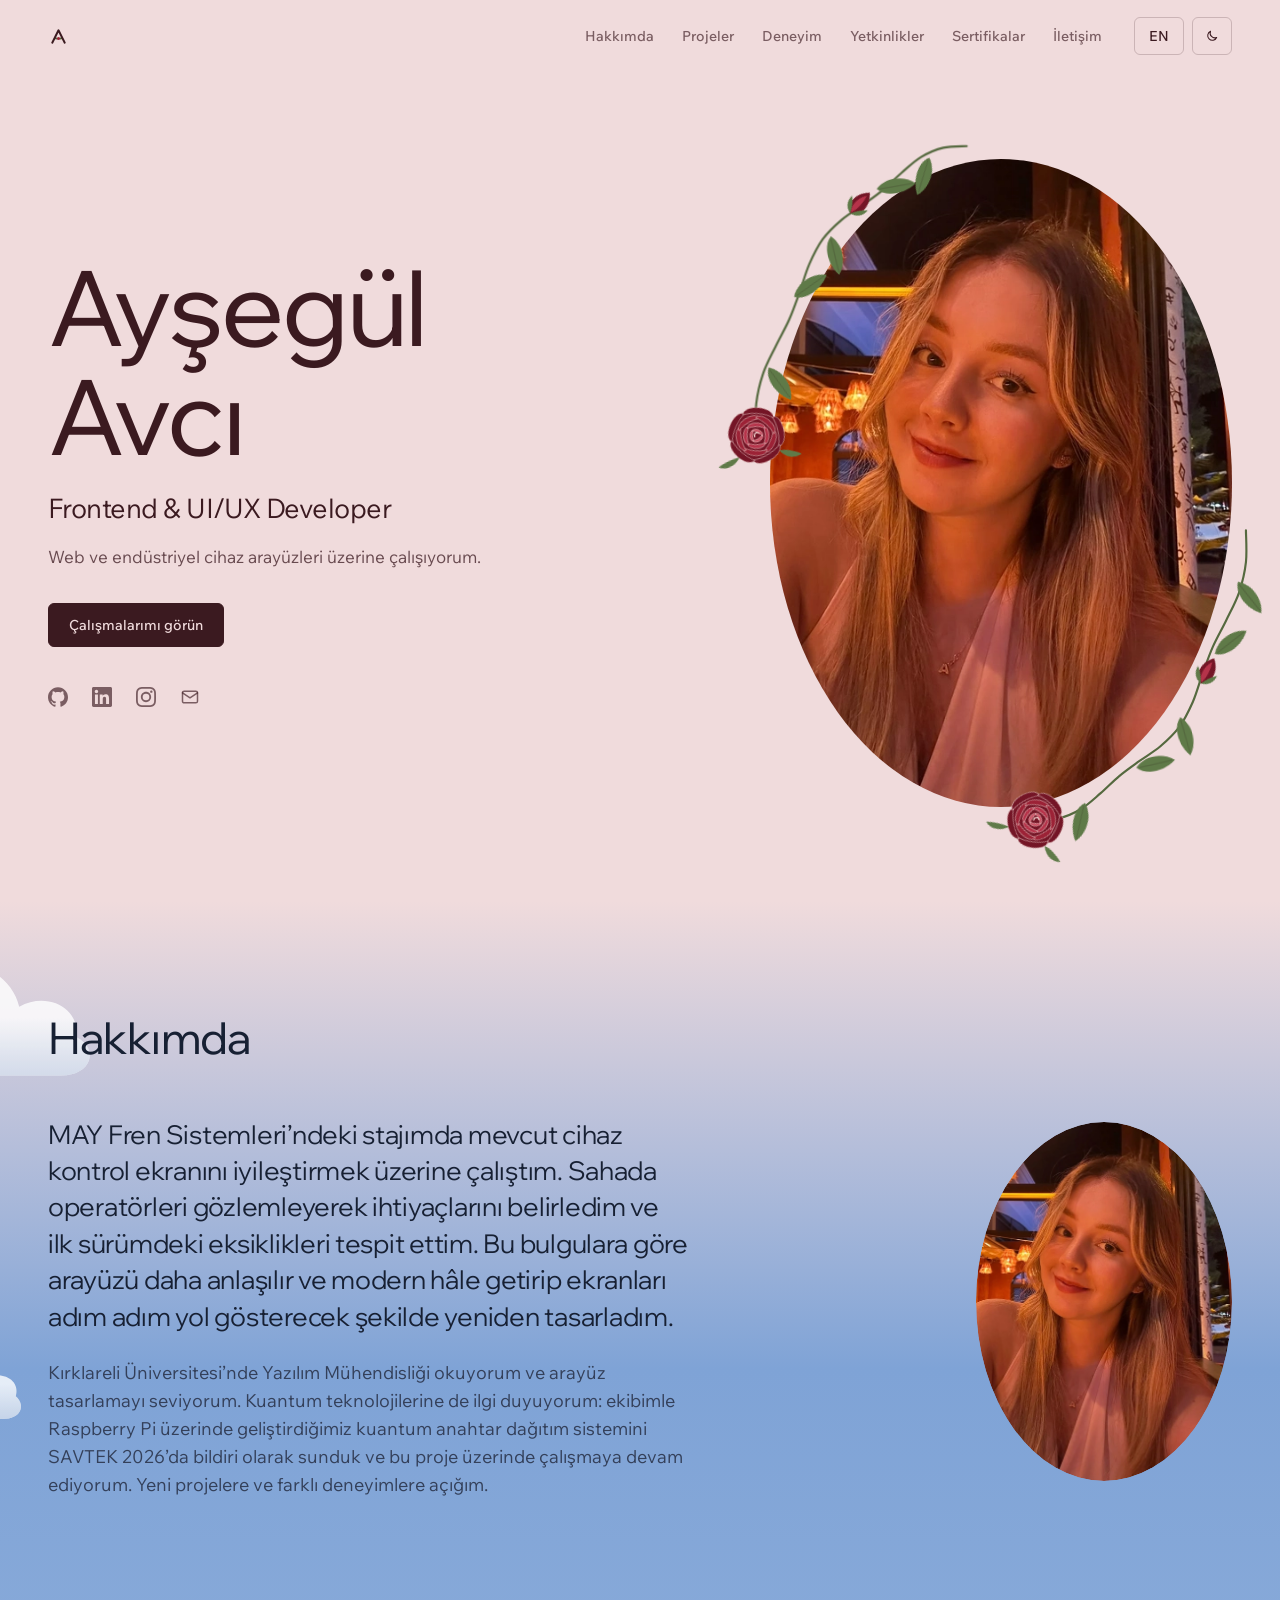
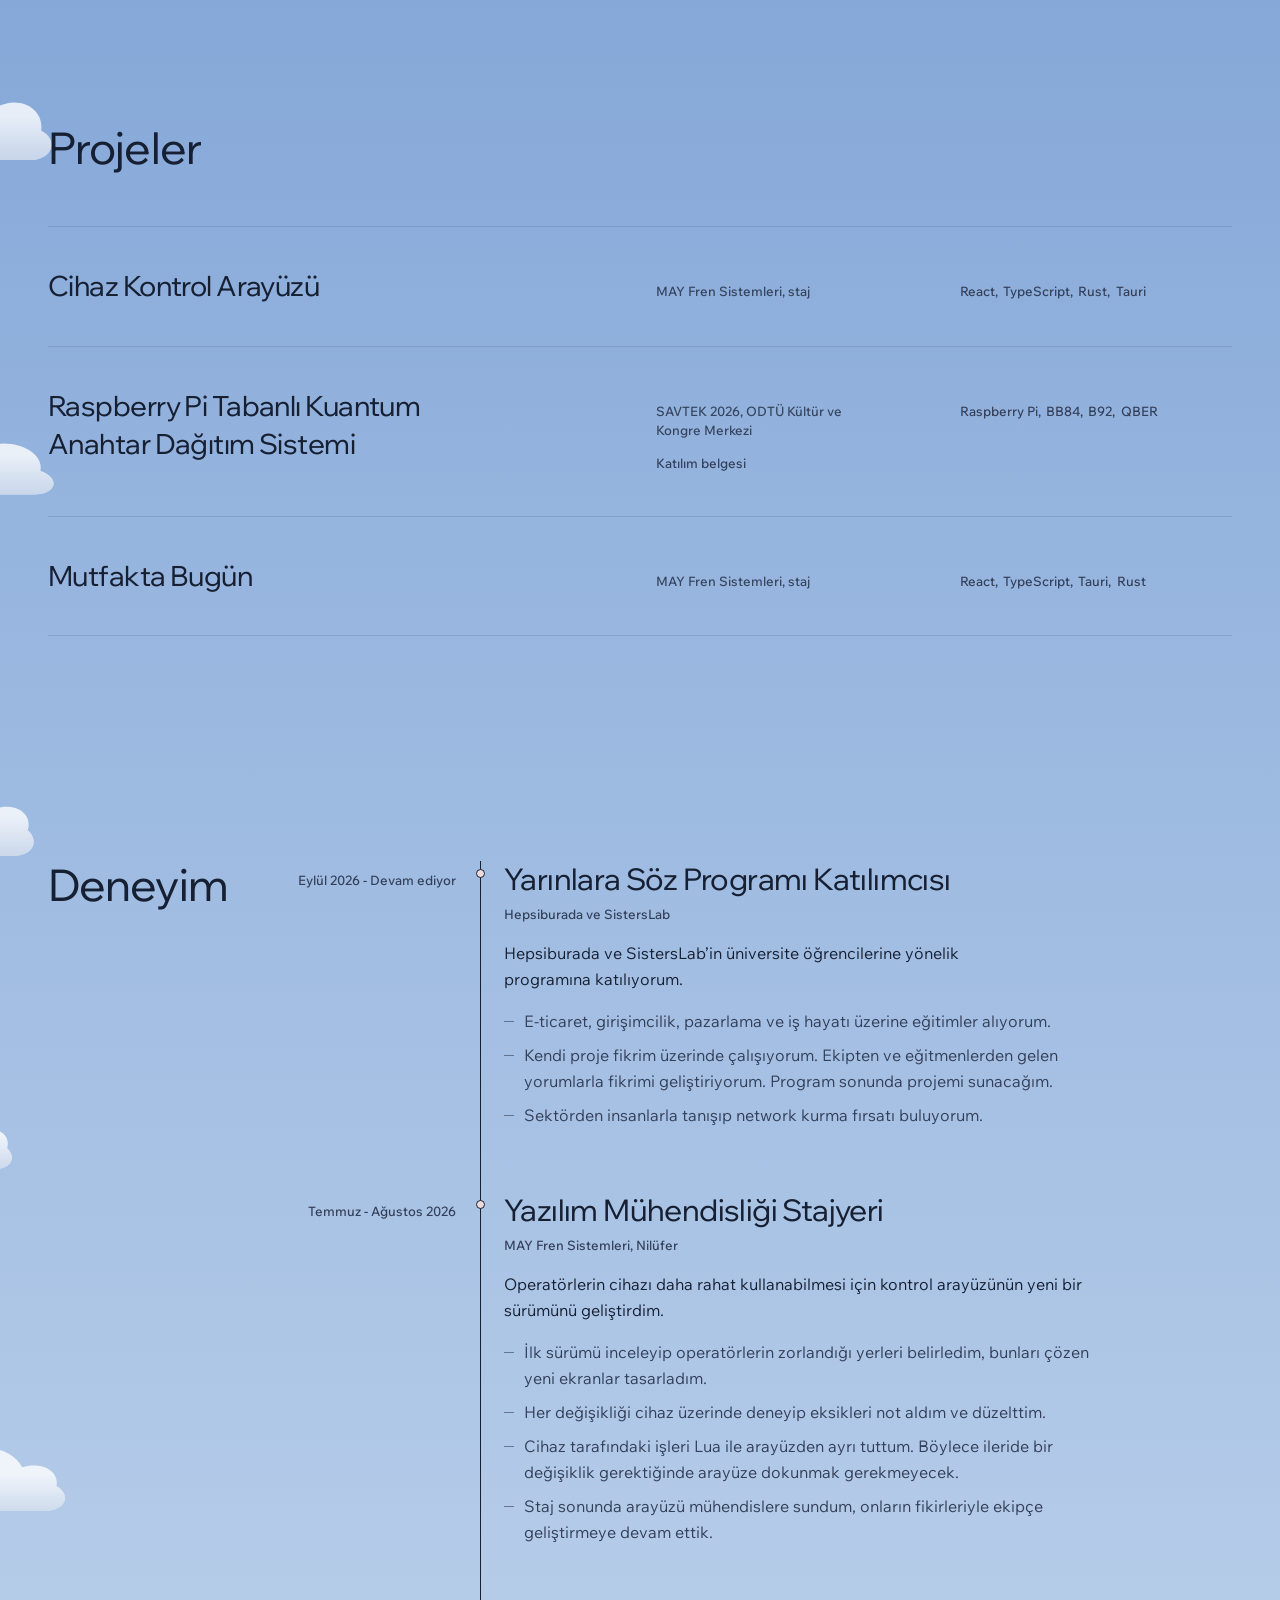
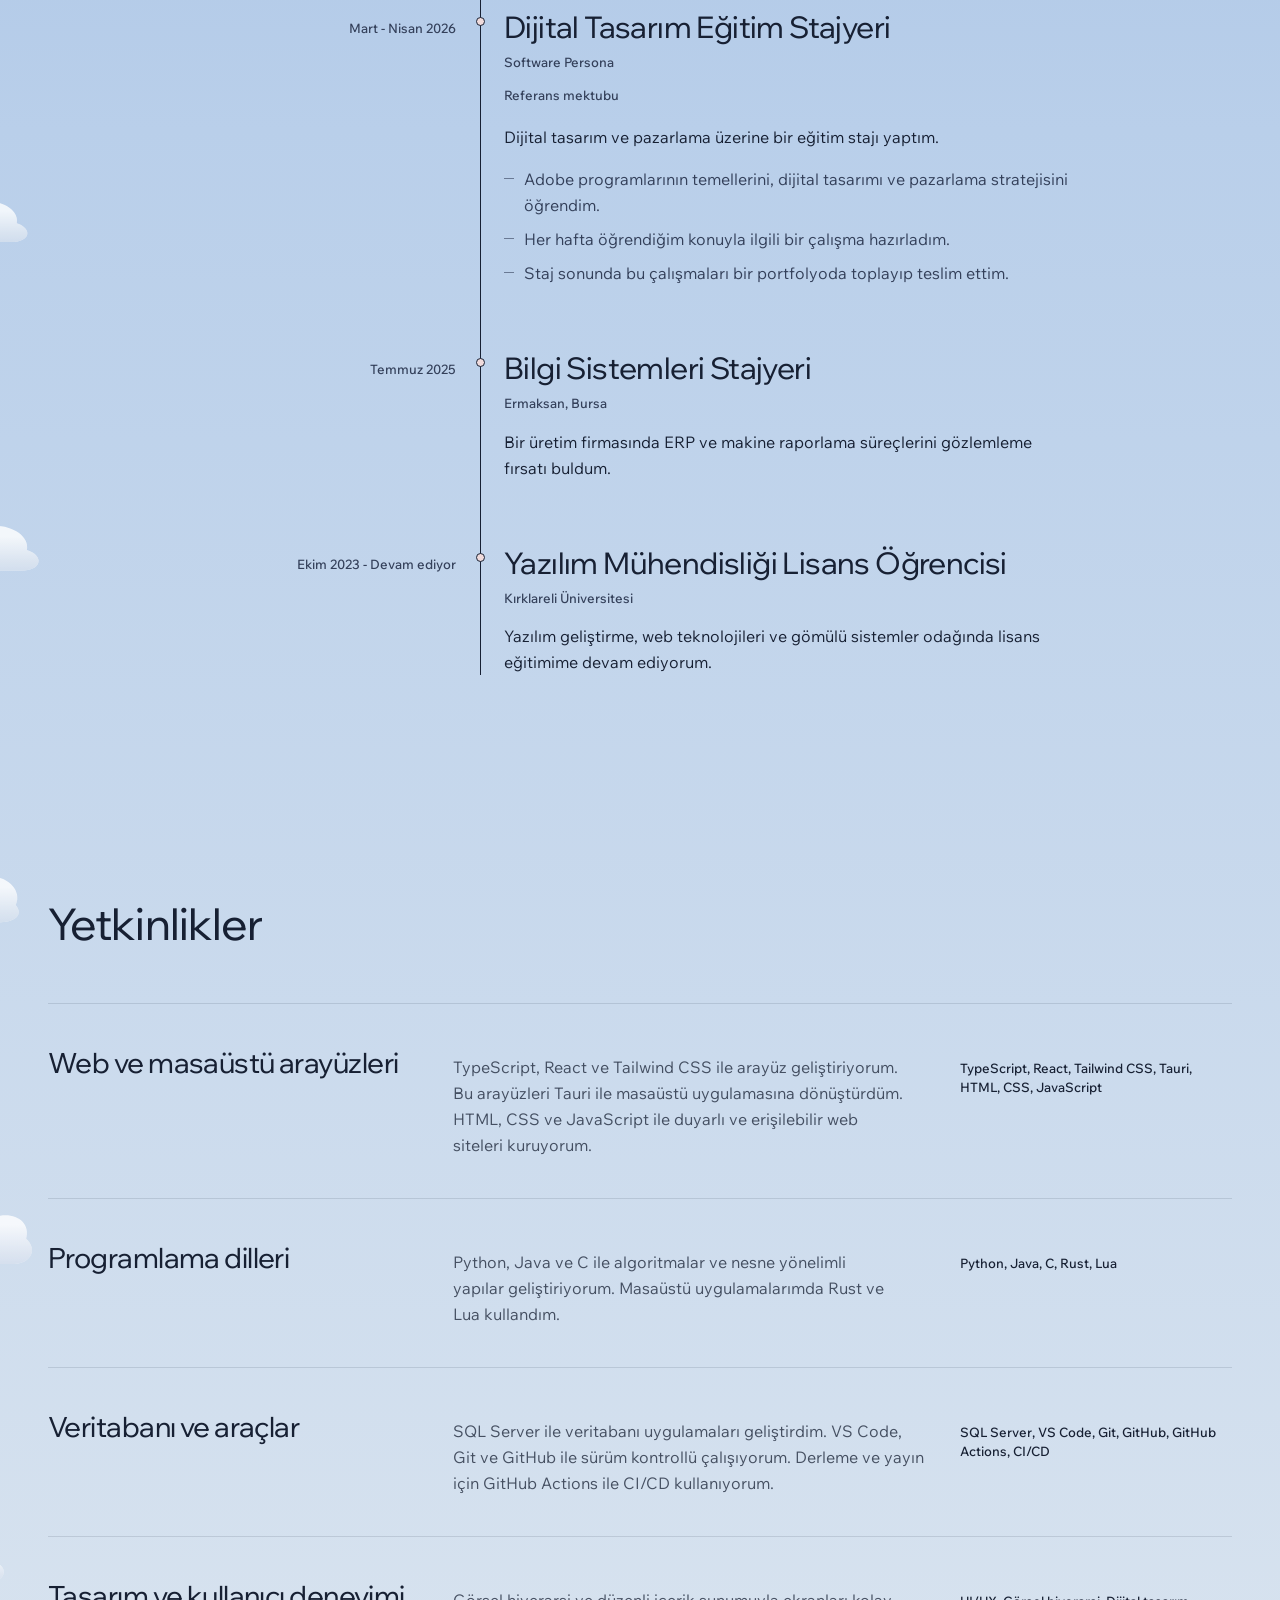
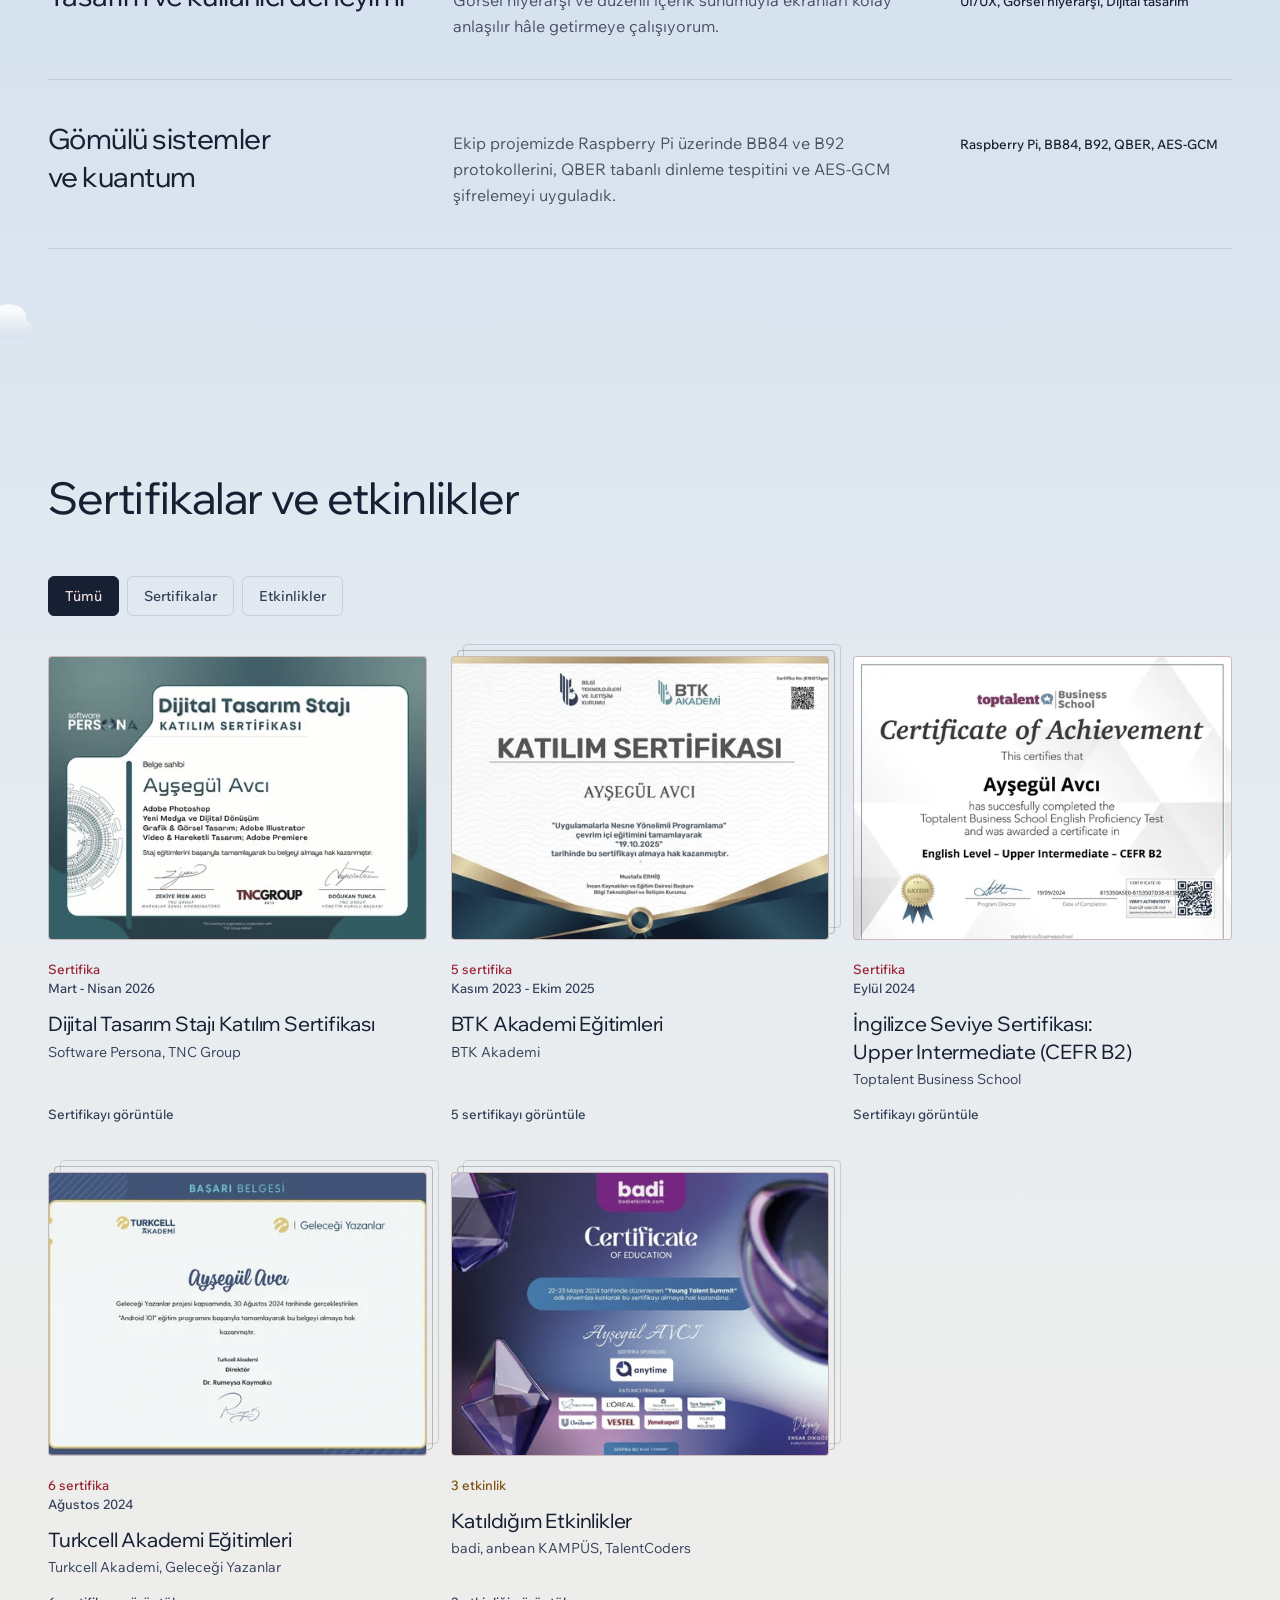
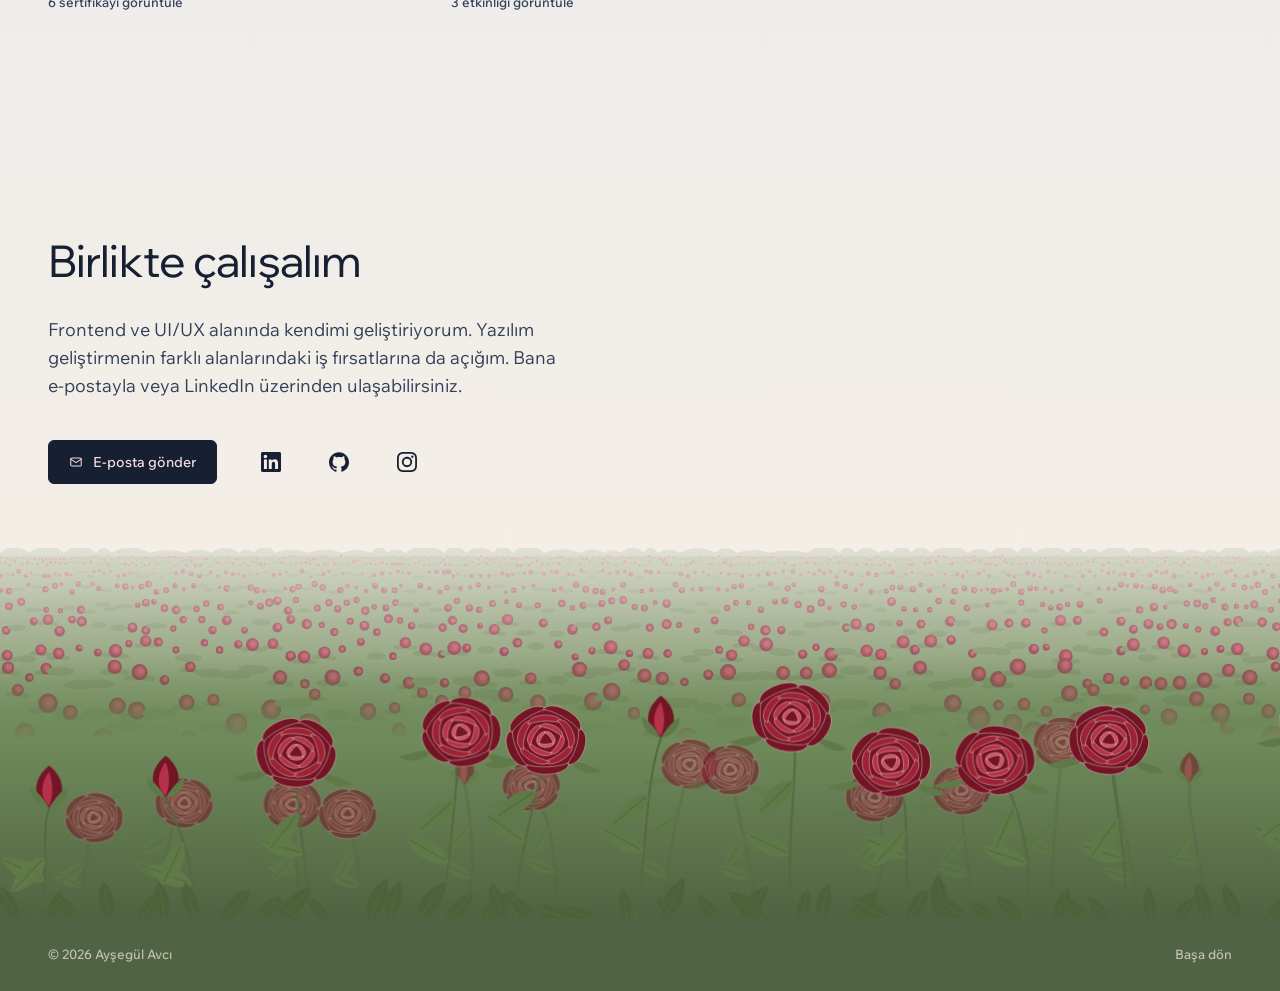
==== commit 8dc9229f: "Yayın: 17.11.2026 01:19 (kaynak 9016436, main)" ====
--- a/index.html
+++ b/index.html
@@ -1,4 +1,4 @@
-<!doctype html> <html lang="tr" data-theme="dark"> <head> <meta charset="utf-8"> <meta name="viewport" content="width=device-width,initial-scale=1"> <script>!function(){var e,t=document.documentElement;t.classList.add("js");try{e=localStorage.getItem("theme")}catch(e){}"light"!==e&&"dark"!==e&&(e=matchMedia("(prefers-color-scheme: light)").matches?"light":"dark"),t.dataset.theme=e;try{sessionStorage.getItem("name")&&t.classList.add("name-seen")}catch(e){}"visible"!==document.visibilityState&&t.classList.add("no-intro"),setTimeout(function(){window.__animReady||t.classList.remove("js")},3e3)}()</script> <title>Ayşegül Avcı | Frontend &amp; UI/UX Developer</title> <meta name="generator" content="Jekyll v4.4.1"/> <meta property="og:title" content="Ayşegül Avcı"/> <meta name="author" content="Ayşegül Avcı"/> <meta property="og:locale" content="tr_TR"/> <meta name="description" content="Ayşegül Avcı’nın web ve endüstriyel cihaz arayüzleri odaklı frontend ve UI/UX portfolyosu."/> <meta name="twitter:description" property="og:description" content="Ayşegül Avcı’nın web ve endüstriyel cihaz arayüzleri odaklı frontend ve UI/UX portfolyosu."/> <link rel="canonical" href="https://avciaysegul.github.io/"/> <meta property="og:url" content="https://avciaysegul.github.io/"/> <meta property="og:site_name" content="Ayşegül Avcı"/> <meta property="og:image" content="https://avciaysegul.github.io/assets/og-tr.jpg?v=2026-11-16"/> <meta property="og:image:height" content="630"/> <meta property="og:image:width" content="1200"/> <meta property="og:image:alt" content="Ayşegül Avcı, Frontend & UI/UX Developer"/> <meta property="og:type" content="website"/> <meta name="twitter:card" content="summary_large_image"/> <meta name="twitter:image" content="https://avciaysegul.github.io/assets/og-tr.jpg?v=2026-11-16"/> <meta name="twitter:image:alt" content="Ayşegül Avcı, Frontend & UI/UX Developer"/> <meta name="twitter:title" content="Ayşegül Avcı"/> <meta name="google-site-verification" content="LraKyjcMaXg5jQFHS7iAwMMsDhnJ6y4MmET2pUXPqsw"/> <script type="application/ld+json"> {"@context":"https://schema.org","@type":"WebSite","author":{"@type":"Person","name":"Ayşegül Avcı","url":"https://avciaysegul.github.io"},"description":"Ayşegül Avcı’nın web ve endüstriyel cihaz arayüzleri odaklı frontend ve UI/UX portfolyosu.","headline":"Ayşegül Avcı","image":{"width":1200,"height":630,"alt":"Ayşegül Avcı, Frontend & UI/UX Developer","url":"https://avciaysegul.github.io/assets/og-tr.jpg?v=2026-11-16","@type":"imageObject"},"name":"Ayşegül Avcı","sameAs":["https://www.linkedin.com/in/aysegulavci/","https://github.com/avciaysegul"],"url":"https://avciaysegul.github.io/"}</script> <script type="application/ld+json"> {
+<!doctype html> <html lang="tr" data-theme="dark"> <head> <meta charset="utf-8"> <meta name="viewport" content="width=device-width,initial-scale=1"> <meta name="theme-color" content="#5e4446"> <script>!function(){var e,t=document.documentElement;t.classList.add("js");try{e=localStorage.getItem("theme")}catch(e){}"light"!==e&&"dark"!==e&&(e=matchMedia("(prefers-color-scheme: light)").matches?"light":"dark"),t.dataset.theme=e,"light"===e&&(document.querySelector('meta[name="theme-color"]').content="#f0dbdc");try{sessionStorage.getItem("name")&&t.classList.add("name-seen")}catch(e){}"visible"!==document.visibilityState&&t.classList.add("no-intro"),setTimeout(function(){window.__animReady||t.classList.remove("js")},3e3)}()</script> <title>Ayşegül Avcı | Frontend &amp; UI/UX Developer</title> <meta name="generator" content="Jekyll v4.4.1"/> <meta property="og:title" content="Ayşegül Avcı"/> <meta name="author" content="Ayşegül Avcı"/> <meta property="og:locale" content="tr_TR"/> <meta name="description" content="Ayşegül Avcı’nın web ve endüstriyel cihaz arayüzleri odaklı frontend ve UI/UX portfolyosu."/> <meta name="twitter:description" property="og:description" content="Ayşegül Avcı’nın web ve endüstriyel cihaz arayüzleri odaklı frontend ve UI/UX portfolyosu."/> <link rel="canonical" href="https://avciaysegul.github.io/"/> <meta property="og:url" content="https://avciaysegul.github.io/"/> <meta property="og:site_name" content="Ayşegül Avcı"/> <meta property="og:image" content="https://avciaysegul.github.io/assets/og-tr.jpg?v=2026-11-16"/> <meta property="og:image:height" content="630"/> <meta property="og:image:width" content="1200"/> <meta property="og:image:alt" content="Ayşegül Avcı, Frontend & UI/UX Developer"/> <meta property="og:type" content="website"/> <meta name="twitter:card" content="summary_large_image"/> <meta name="twitter:image" content="https://avciaysegul.github.io/assets/og-tr.jpg?v=2026-11-16"/> <meta name="twitter:image:alt" content="Ayşegül Avcı, Frontend & UI/UX Developer"/> <meta name="twitter:title" content="Ayşegül Avcı"/> <meta name="google-site-verification" content="LraKyjcMaXg5jQFHS7iAwMMsDhnJ6y4MmET2pUXPqsw"/> <script type="application/ld+json"> {"@context":"https://schema.org","@type":"WebSite","author":{"@type":"Person","name":"Ayşegül Avcı","url":"https://avciaysegul.github.io"},"description":"Ayşegül Avcı’nın web ve endüstriyel cihaz arayüzleri odaklı frontend ve UI/UX portfolyosu.","headline":"Ayşegül Avcı","image":{"width":1200,"height":630,"alt":"Ayşegül Avcı, Frontend & UI/UX Developer","url":"https://avciaysegul.github.io/assets/og-tr.jpg?v=2026-11-16","@type":"imageObject"},"name":"Ayşegül Avcı","sameAs":["https://www.linkedin.com/in/aysegulavci/","https://github.com/avciaysegul"],"url":"https://avciaysegul.github.io/"}</script> <script type="application/ld+json"> {
     "@context": "https://schema.org",
     "@type": "ProfilePage",
     "url": "https://avciaysegul.github.io/",
@@ -14,4 +14,4 @@
       "affiliation": { "@type": "CollegeOrUniversity", "name": "Kırklareli Üniversitesi" },
       "sameAs": ["https://www.linkedin.com/in/aysegulavci/", "https://github.com/avciaysegul", "https://www.instagram.com/ayseguul.avci/"]
     }
-  } </script> <link rel="alternate" hreflang="tr" href="https://avciaysegul.github.io/"> <link rel="alternate" hreflang="en" href="https://avciaysegul.github.io/en/"> <link rel="alternate" hreflang="x-default" href="https://avciaysegul.github.io/"> <meta name="theme-color" content="#5e4446"> <link rel="icon" type="image/svg+xml" href="/assets/logo/favicon.svg?v=1794859844"> <link rel="preload" href="/assets/fonts/wix-madefor-text-latin.woff2" as="font" type="font/woff2" crossorigin> <link rel="preload" href="/assets/fonts/wix-madefor-display-latin.woff2" as="font" type="font/woff2" crossorigin> <link rel="preload" href="/assets/fonts/wix-madefor-text-latin-ext.woff2" as="font" type="font/woff2" crossorigin> <link rel="preload" href="/assets/fonts/wix-madefor-display-latin-ext.woff2" as="font" type="font/woff2" crossorigin> <link rel="stylesheet" href="/assets/css/main.css?v=1794859844"> <script type="module" src="/assets/js/main.js?v=1794859844"></script> </head> <body> <a class="btn btn-primary fixed top-3 left-3 z-50 -translate-y-24 focus:translate-y-0" href="#main">Ana içeriğe geç</a> <header class="site-header sticky top-0 z-40 border-b border-transparent bg-bg transition-colors duration-500" data-header> <nav class="page flex h-18 items-center justify-between gap-6" aria-label="Ana menü"> <a class="flex items-center gap-2.5 no-underline" data-home-link href="/#top" aria-label="Ayşegül Avcı ana sayfa"> <svg class="size-[21px] shrink-0" viewBox="0 0 64 64" aria-hidden="true" focusable="false" data-logo-header> <path fill="var(--rose-stem)" d="M19.33 38.33Q25.67 32.33 32 38.33Q25.67 44.33 19.33 38.33ZM44.67 38.33Q38.33 32.33 32 38.33Q38.33 44.33 44.67 38.33Z"/><path d="M13 51L32 13L51 51" fill="none" stroke="currentColor" stroke-width="6" stroke-linecap="round" stroke-linejoin="round"/><circle cx="32" cy="38.33" r="4.66" fill="var(--accent)"/> </svg> <span class="font-display text-xl font-medium tracking-[-.01em]" data-brand data-brand-dock>Ayşegül Avcı</span> </a> <button class="btn px-3 lg:hidden" type="button" data-menu-toggle aria-controls="site-menu" aria-expanded="false" aria-label="Menüyü aç" data-label-open="Menüyü aç" data-label-close="Menüyü kapat"> <span data-icon-open><svg class="size-4" viewBox="0 0 24 24" fill="none" stroke="currentColor" stroke-width="1.8" stroke-linecap="round" stroke-linejoin="round" aria-hidden="true" focusable="false"><path d="M4 7h16M4 12h16M4 17h16"/></svg> </span> <span data-icon-close hidden><svg class="size-4" viewBox="0 0 24 24" fill="none" stroke="currentColor" stroke-width="1.8" stroke-linecap="round" stroke-linejoin="round" aria-hidden="true" focusable="false"><path d="M6 6l12 12M18 6 6 18"/></svg> </span> </button> <div id="site-menu" data-menu class="absolute inset-x-0 top-full hidden flex-col gap-6 border-b border-line bg-bg px-5 py-8 data-[open=true]:flex sm:px-8 lg:static lg:flex lg:flex-row lg:items-center lg:gap-8 lg:border-0 lg:bg-transparent lg:p-0"> <ul class="relative flex flex-col gap-1 lg:flex-row lg:gap-7" data-nav-list> <li><a class="nav-link relative block py-2 text-sm font-medium text-muted no-underline hover:text-text lg:py-1" href="/#about" data-nav="about">Hakkımda</a></li> <li><a class="nav-link relative block py-2 text-sm font-medium text-muted no-underline hover:text-text lg:py-1" href="/#projects" data-nav="projects">Projeler</a></li> <li><a class="nav-link relative block py-2 text-sm font-medium text-muted no-underline hover:text-text lg:py-1" href="/#experience" data-nav="experience">Deneyim</a></li> <li><a class="nav-link relative block py-2 text-sm font-medium text-muted no-underline hover:text-text lg:py-1" href="/#skills" data-nav="skills">Yetkinlikler</a></li> <li><a class="nav-link relative block py-2 text-sm font-medium text-muted no-underline hover:text-text lg:py-1" href="/#credentials" data-nav="credentials">Sertifikalar</a></li> <li><a class="nav-link relative block py-2 text-sm font-medium text-muted no-underline hover:text-text lg:py-1" href="/#contact" data-nav="contact">İletişim</a></li> </ul> <div class="flex gap-2"> <a class="btn min-h-9 px-3.5" href="/en/" hreflang="en" lang="en" aria-label="EN, Switch to English">EN</a> <button class="btn min-h-9 px-3" type="button" data-theme-toggle aria-pressed="false" data-label-light="Açık temaya geç" data-label-dark="Koyu temaya geç" aria-label="Açık temaya geç"> <span class="hidden dark:inline"><svg class="size-3.5" viewBox="0 0 24 24" fill="none" stroke="currentColor" stroke-width="1.8" stroke-linecap="round" stroke-linejoin="round" aria-hidden="true" focusable="false"><circle cx="12" cy="12" r="4"/><path d="M12 2v2M12 20v2M4.9 4.9l1.4 1.4M17.7 17.7l1.4 1.4M2 12h2M20 12h2M4.9 19.1l1.4-1.4M17.7 6.3l1.4-1.4"/></svg> </span> <span class="dark:hidden"><svg class="size-3.5" viewBox="0 0 24 24" fill="none" stroke="currentColor" stroke-width="1.8" stroke-linecap="round" stroke-linejoin="round" aria-hidden="true" focusable="false"><path d="M20 14.5A8 8 0 0 1 9.5 4a8 8 0 1 0 10.5 10.5Z"/></svg> </span> </button> </div> </div> </nav> </header> <main id="main"> <section id="top" class="hero-cover" data-hero-section> <div class="hero-door" data-photo-home> <button class="hero-flip" type="button" aria-pressed="false" aria-label="Fotoğrafı çevir" data-photo-flip> <span class="hero-card"> <span class="hero-face"><img src="/assets/hero-aksam.webp" srcset="/assets/hero-aksam-520.webp 520w, /assets/hero-aksam.webp 970w" sizes="(width < 48rem) min(78vw, 21rem), min(51svh, 41vw, 36rem)" alt="Ayşegül Avcı, akşam ışıkları altında bir restoranda" width="970" height="1360" fetchpriority="high"></span> <span class="hero-face hero-face-back"><img data-src="/assets/hero-ev.webp" data-srcset="/assets/hero-ev-520.webp 520w, /assets/hero-ev.webp 1020w" sizes="(width < 48rem) min(78vw, 21rem), min(51svh, 41vw, 36rem)" alt="Ayşegül Avcı, evde çekilmiş bir fotoğrafta" width="1020" height="1430" fetchpriority="low" decoding="async"></span> </span> </button> <svg class="hero-rose" viewBox="0 0 970 1360" aria-hidden="true" focusable="false"> <g class="rv-vine"><path class="rv-stem" pathLength="1" style="--d:0.95s" d="M557.2 1387.1C565.4 1386.5 590.4 1387.5 606.3 1383.7C622.3 1379.9 638.2 1373.0 652.8 1364.2C667.4 1355.4 680.6 1342.5 694.0 1331.0C707.4 1319.4 719.5 1306.3 733.0 1295.1C746.5 1283.9 760.5 1274.2 774.9 1263.8C789.3 1253.4 805.4 1244.5 819.4 1232.6C833.4 1220.6 847.7 1207.5 859.1 1191.9C870.4 1176.3 879.4 1157.6 887.6 1139.0C895.7 1120.4 900.9 1099.5 907.9 1080.2C915.0 1060.8 921.5 1041.7 929.8 1023.0C938.1 1004.3 948.5 986.7 957.6 967.9C966.7 949.0 977.5 930.2 984.4 909.9C991.3 889.6 996.5 867.9 998.9 846.2C1001.3 824.4 998.9 790.5 998.9 779.4"/> <g transform="translate(981.6 887.3) rotate(62.4) scale(1.7)"><g class="rv-pop rv-leafg" style="--d:3.04s"><g class="rv-sway" style="--s:2.16s"><path class="rv-leaf" d="M0 0C10-14 32-18 48-8 34 6 12 10 0 0Z"/><path class="rv-vein" d="M4 0C18-3 30-5 44-8"/></g></g></g> <g transform="translate(933.6 1039.2) rotate(332.9) scale(1.7)"><g class="rv-pop rv-leafg" style="--d:2.64s"><g class="rv-sway" style="--s:1.49s"><path class="rv-leaf" d="M0 0C10-14 32-18 48-8 34 6 12 10 0 0Z"/><path class="rv-vein" d="M4 0C18-3 30-5 44-8"/></g></g></g> <g transform="translate(861.3 1171.7) rotate(84.6) scale(1.7)"><g class="rv-pop rv-leafg" style="--d:2.24s"><g class="rv-sway" style="--s:0.81s"><path class="rv-leaf" d="M0 0C10-14 32-18 48-8 34 6 12 10 0 0Z"/><path class="rv-vein" d="M4 0C18-3 30-5 44-8"/></g></g></g> <g transform="translate(768.9 1277.7) rotate(358.0) scale(1.7)"><g class="rv-pop rv-leafg" style="--d:1.85s"><g class="rv-sway" style="--s:0.14s"><path class="rv-leaf" d="M0 0C10-14 32-18 48-8 34 6 12 10 0 0Z"/><path class="rv-vein" d="M4 0C18-3 30-5 44-8"/></g></g></g> <g transform="translate(661.1 1351.6) rotate(113.6) scale(1.7)"><g class="rv-pop rv-leafg" style="--d:1.45s"><g class="rv-sway" style="--s:2.47s"><path class="rv-leaf" d="M0 0C10-14 32-18 48-8 34 6 12 10 0 0Z"/><path class="rv-vein" d="M4 0C18-3 30-5 44-8"/></g></g></g> <g transform="translate(904.2 1100.9) rotate(27.9) scale(1.5)"><g class="rv-pop rv-budg" style="--d:2.46s"><g class="rv-sway" style="--s:1.19s"><path class="rv-p1" d="M0 0C-13-7-15-26 0-40 15-26 13-7 0 0Z"/><path class="rv-p3" d="M0-2C-7-8-8-22 0-34 3-24 4-12 0-2Z"/><path class="rv-sepalf" d="M0 0C-10-2-16-10-15-20-8-14-4-8 0 0ZM0 0C10-2 16-10 15-20 8-14 4-8 0 0Z"/></g></g></g> <g transform="translate(557.2 1387.1) rotate(25.4) scale(1.7)"><g class="rv-pop rv-bloomg" style="--d:0.60s"><g class="rv-sway" style="--s:1.02s"><circle class="rv-p1" r="31"/><path class="rv-p1 rv-edge" transform="translate(24.0 0.0) rotate(90.0)" d="M-19 0C-19 -14.4 19 -14.4 19 0C8.6 -4.5 -8.6 -4.5 -19 0Z"/><path class="rv-p1 rv-edge" transform="translate(7.4 22.8) rotate(162.0)" d="M-19 0C-19 -14.4 19 -14.4 19 0C8.6 -4.5 -8.6 -4.5 -19 0Z"/><path class="rv-p1 rv-edge" transform="translate(-19.4 14.1) rotate(234.0)" d="M-19 0C-19 -14.4 19 -14.4 19 0C8.6 -4.5 -8.6 -4.5 -19 0Z"/><path class="rv-p1 rv-edge" transform="translate(-19.4 -14.1) rotate(306.0)" d="M-19 0C-19 -14.4 19 -14.4 19 0C8.6 -4.5 -8.6 -4.5 -19 0Z"/><path class="rv-p1 rv-edge" transform="translate(7.4 -22.8) rotate(378.0)" d="M-19 0C-19 -14.4 19 -14.4 19 0C8.6 -4.5 -8.6 -4.5 -19 0Z"/><path class="rv-p2 rv-edge" transform="translate(12.9 9.4) rotate(126.0)" d="M-15 0C-15 -11.7 15 -11.7 15 0C6.8 -3.6 -6.8 -3.6 -15 0Z"/><path class="rv-p2 rv-edge" transform="translate(-4.9 15.2) rotate(198.0)" d="M-15 0C-15 -11.7 15 -11.7 15 0C6.8 -3.6 -6.8 -3.6 -15 0Z"/><path class="rv-p2 rv-edge" transform="translate(-16.0 0.0) rotate(270.0)" d="M-15 0C-15 -11.7 15 -11.7 15 0C6.8 -3.6 -6.8 -3.6 -15 0Z"/><path class="rv-p2 rv-edge" transform="translate(-4.9 -15.2) rotate(342.0)" d="M-15 0C-15 -11.7 15 -11.7 15 0C6.8 -3.6 -6.8 -3.6 -15 0Z"/><path class="rv-p2 rv-edge" transform="translate(12.9 -9.4) rotate(414.0)" d="M-15 0C-15 -11.7 15 -11.7 15 0C6.8 -3.6 -6.8 -3.6 -15 0Z"/><path class="rv-p3 rv-edge" transform="translate(8.8 1.9) rotate(102.0)" d="M-11 0C-11 -9.0 11 -9.0 11 0C5.0 -2.8 -5.0 -2.8 -11 0Z"/><path class="rv-p3 rv-edge" transform="translate(-1.9 8.8) rotate(192.0)" d="M-11 0C-11 -9.0 11 -9.0 11 0C5.0 -2.8 -5.0 -2.8 -11 0Z"/><path class="rv-p3 rv-edge" transform="translate(-8.8 -1.9) rotate(282.0)" d="M-11 0C-11 -9.0 11 -9.0 11 0C5.0 -2.8 -5.0 -2.8 -11 0Z"/><path class="rv-p3 rv-edge" transform="translate(1.9 -8.8) rotate(372.0)" d="M-11 0C-11 -9.0 11 -9.0 11 0C5.0 -2.8 -5.0 -2.8 -11 0Z"/><path class="rv-p4 rv-edge" transform="translate(1.0 2.8) rotate(160.0)" d="M-7 0C-7 -6.3 7 -6.3 7 0C3.1 -2.0 -3.1 -2.0 -7 0Z"/><path class="rv-p4 rv-edge" transform="translate(-3.0 -0.5) rotate(280.0)" d="M-7 0C-7 -6.3 7 -6.3 7 0C3.1 -2.0 -3.1 -2.0 -7 0Z"/><path class="rv-p4 rv-edge" transform="translate(1.9 -2.3) rotate(400.0)" d="M-7 0C-7 -6.3 7 -6.3 7 0C3.1 -2.0 -3.1 -2.0 -7 0Z"/><path class="rv-curl" d="M-2 1C-3-3 2-5 4-2"/><path class="rv-sepalf" d="M-26 22C-34 32-46 34-54 28-44 24-34 21-26 22ZM24 24C30 35 42 38 50 34 42 28 32 24 24 24Z"/></g></g></g></g> <g class="rv-vine"><path class="rv-stem" pathLength="1" style="--d:1.25s" d="M-28.9 580.6C-28.9 569.5 -31.3 535.6 -28.9 513.8C-26.5 492.1 -21.3 470.4 -14.4 450.1C-7.5 429.8 3.3 411.0 12.4 392.1C21.5 373.3 31.9 355.7 40.2 337.0C48.5 318.3 55.0 299.2 62.1 279.8C69.1 260.5 74.3 239.6 82.4 221.0C90.6 202.4 99.6 183.7 110.9 168.1C122.3 152.5 136.6 139.4 150.6 127.4C164.6 115.5 180.7 106.6 195.1 96.2C209.5 85.8 223.5 76.1 237.0 64.9C250.5 53.7 262.6 40.6 276.0 29.0C289.4 17.5 302.6 4.6 317.2 -4.2C331.8 -13.0 347.7 -19.9 363.7 -23.7C379.6 -27.5 404.6 -26.5 412.8 -27.1"/> <g transform="translate(334.3 -3.2) rotate(117.3) scale(1.7)"><g class="rv-pop rv-leafg" style="--d:3.34s"><g class="rv-sway" style="--s:2.67s"><path class="rv-leaf" d="M0 0C10-14 32-18 48-8 34 6 12 10 0 0Z"/><path class="rv-vein" d="M4 0C18-3 30-5 44-8"/></g></g></g> <g transform="translate(223.9 62.9) rotate(1.3) scale(1.7)"><g class="rv-pop rv-leafg" style="--d:2.94s"><g class="rv-sway" style="--s:2.00s"><path class="rv-leaf" d="M0 0C10-14 32-18 48-8 34 6 12 10 0 0Z"/><path class="rv-vein" d="M4 0C18-3 30-5 44-8"/></g></g></g> <g transform="translate(127.6 162.3) rotate(87.4) scale(1.7)"><g class="rv-pop rv-leafg" style="--d:2.54s"><g class="rv-sway" style="--s:1.32s"><path class="rv-leaf" d="M0 0C10-14 32-18 48-8 34 6 12 10 0 0Z"/><path class="rv-vein" d="M4 0C18-3 30-5 44-8"/></g></g></g> <g transform="translate(50.5 289.5) rotate(-24.6) scale(1.7)"><g class="rv-pop rv-leafg" style="--d:2.15s"><g class="rv-sway" style="--s:0.65s"><path class="rv-leaf" d="M0 0C10-14 32-18 48-8 34 6 12 10 0 0Z"/><path class="rv-vein" d="M4 0C18-3 30-5 44-8"/></g></g></g> <g transform="translate(-3.2 437.7) rotate(64.7) scale(1.7)"><g class="rv-pop rv-leafg" style="--d:1.75s"><g class="rv-sway" style="--s:2.98s"><path class="rv-leaf" d="M0 0C10-14 32-18 48-8 34 6 12 10 0 0Z"/><path class="rv-vein" d="M4 0C18-3 30-5 44-8"/></g></g></g> <g transform="translate(168.3 114.3) rotate(-316.7) scale(1.5)"><g class="rv-pop rv-budg" style="--d:2.72s"><g class="rv-sway" style="--s:1.62s"><path class="rv-p1" d="M0 0C-13-7-15-26 0-40 15-26 13-7 0 0Z"/><path class="rv-p3" d="M0-2C-7-8-8-22 0-34 3-24 4-12 0-2Z"/><path class="rv-sepalf" d="M0 0C-10-2-16-10-15-20-8-14-4-8 0 0ZM0 0C10-2 16-10 15-20 8-14 4-8 0 0Z"/></g></g></g> <g transform="translate(-28.9 580.6) rotate(-12.6) scale(1.7)"><g class="rv-pop rv-bloomg" style="--d:0.90s"><g class="rv-sway" style="--s:1.53s"><circle class="rv-p1" r="31"/><path class="rv-p1 rv-edge" transform="translate(24.0 0.0) rotate(90.0)" d="M-19 0C-19 -14.4 19 -14.4 19 0C8.6 -4.5 -8.6 -4.5 -19 0Z"/><path class="rv-p1 rv-edge" transform="translate(7.4 22.8) rotate(162.0)" d="M-19 0C-19 -14.4 19 -14.4 19 0C8.6 -4.5 -8.6 -4.5 -19 0Z"/><path class="rv-p1 rv-edge" transform="translate(-19.4 14.1) rotate(234.0)" d="M-19 0C-19 -14.4 19 -14.4 19 0C8.6 -4.5 -8.6 -4.5 -19 0Z"/><path class="rv-p1 rv-edge" transform="translate(-19.4 -14.1) rotate(306.0)" d="M-19 0C-19 -14.4 19 -14.4 19 0C8.6 -4.5 -8.6 -4.5 -19 0Z"/><path class="rv-p1 rv-edge" transform="translate(7.4 -22.8) rotate(378.0)" d="M-19 0C-19 -14.4 19 -14.4 19 0C8.6 -4.5 -8.6 -4.5 -19 0Z"/><path class="rv-p2 rv-edge" transform="translate(12.9 9.4) rotate(126.0)" d="M-15 0C-15 -11.7 15 -11.7 15 0C6.8 -3.6 -6.8 -3.6 -15 0Z"/><path class="rv-p2 rv-edge" transform="translate(-4.9 15.2) rotate(198.0)" d="M-15 0C-15 -11.7 15 -11.7 15 0C6.8 -3.6 -6.8 -3.6 -15 0Z"/><path class="rv-p2 rv-edge" transform="translate(-16.0 0.0) rotate(270.0)" d="M-15 0C-15 -11.7 15 -11.7 15 0C6.8 -3.6 -6.8 -3.6 -15 0Z"/><path class="rv-p2 rv-edge" transform="translate(-4.9 -15.2) rotate(342.0)" d="M-15 0C-15 -11.7 15 -11.7 15 0C6.8 -3.6 -6.8 -3.6 -15 0Z"/><path class="rv-p2 rv-edge" transform="translate(12.9 -9.4) rotate(414.0)" d="M-15 0C-15 -11.7 15 -11.7 15 0C6.8 -3.6 -6.8 -3.6 -15 0Z"/><path class="rv-p3 rv-edge" transform="translate(8.8 1.9) rotate(102.0)" d="M-11 0C-11 -9.0 11 -9.0 11 0C5.0 -2.8 -5.0 -2.8 -11 0Z"/><path class="rv-p3 rv-edge" transform="translate(-1.9 8.8) rotate(192.0)" d="M-11 0C-11 -9.0 11 -9.0 11 0C5.0 -2.8 -5.0 -2.8 -11 0Z"/><path class="rv-p3 rv-edge" transform="translate(-8.8 -1.9) rotate(282.0)" d="M-11 0C-11 -9.0 11 -9.0 11 0C5.0 -2.8 -5.0 -2.8 -11 0Z"/><path class="rv-p3 rv-edge" transform="translate(1.9 -8.8) rotate(372.0)" d="M-11 0C-11 -9.0 11 -9.0 11 0C5.0 -2.8 -5.0 -2.8 -11 0Z"/><path class="rv-p4 rv-edge" transform="translate(1.0 2.8) rotate(160.0)" d="M-7 0C-7 -6.3 7 -6.3 7 0C3.1 -2.0 -3.1 -2.0 -7 0Z"/><path class="rv-p4 rv-edge" transform="translate(-3.0 -0.5) rotate(280.0)" d="M-7 0C-7 -6.3 7 -6.3 7 0C3.1 -2.0 -3.1 -2.0 -7 0Z"/><path class="rv-p4 rv-edge" transform="translate(1.9 -2.3) rotate(400.0)" d="M-7 0C-7 -6.3 7 -6.3 7 0C3.1 -2.0 -3.1 -2.0 -7 0Z"/><path class="rv-curl" d="M-2 1C-3-3 2-5 4-2"/><path class="rv-sepalf" d="M-26 22C-34 32-46 34-54 28-44 24-34 21-26 22ZM24 24C30 35 42 38 50 34 42 28 32 24 24 24Z"/></g></g></g></g> </svg> </div> <div class="page hero-cover-text"> <h1 class="hero-cover-name" data-hero-name data-assemble aria-label="Ayşegül Avcı"><span class="line"><span>Ayşegül</span></span> <span class="line"><span class="hero-red">Avcı</span></span></h1> <p class="hero-cover-role">Frontend & UI/UX Developer</p> <p class="hero-cover-intro">Web ve endüstriyel cihaz arayüzleri üzerine çalışıyorum.</p> <a class="btn hero-cover-cta" href="#projects">Çalışmalarımı görün</a> <ul class="hero-cover-links" aria-label="İletişim bağlantıları"> <li><a class="brand-hover inline-flex items-center" href="https://github.com/avciaysegul" target="_blank" rel="noopener noreferrer" aria-label="GitHub" title="GitHub"><svg class="size-5 shrink-0" viewBox="0 0 24 24" fill="none" stroke="currentColor" stroke-width="1.8" stroke-linecap="round" stroke-linejoin="round" aria-hidden="true" focusable="false"><path fill="currentColor" stroke="none" d="M12 .297c-6.63 0-12 5.373-12 12 0 5.303 3.438 9.8 8.205 11.385.6.113.82-.258.82-.577 0-.285-.01-1.04-.015-2.04-3.338.724-4.042-1.61-4.042-1.61C4.422 18.07 3.633 17.7 3.633 17.7c-1.087-.744.084-.729.084-.729 1.205.084 1.838 1.236 1.838 1.236 1.07 1.835 2.809 1.305 3.495.998.108-.776.417-1.305.76-1.605-2.665-.3-5.466-1.332-5.466-5.93 0-1.31.465-2.38 1.235-3.22-.135-.303-.54-1.523.105-3.176 0 0 1.005-.322 3.3 1.23.96-.267 1.98-.399 3-.405 1.02.006 2.04.138 3 .405 2.28-1.552 3.285-1.23 3.285-1.23.645 1.653.24 2.873.12 3.176.765.84 1.23 1.91 1.23 3.22 0 4.61-2.805 5.625-5.475 5.92.42.36.81 1.096.81 2.22 0 1.606-.015 2.896-.015 3.286 0 .315.21.69.825.57C20.565 22.092 24 17.592 24 12.297c0-6.627-5.373-12-12-12"/></svg> </a></li> <li><a class="brand-hover inline-flex items-center" style="--brand:#0a66c2" href="https://www.linkedin.com/in/aysegulavci/" target="_blank" rel="noopener noreferrer" aria-label="LinkedIn" title="LinkedIn"><svg class="size-5 shrink-0" viewBox="0 0 24 24" fill="none" stroke="currentColor" stroke-width="1.8" stroke-linecap="round" stroke-linejoin="round" aria-hidden="true" focusable="false"><path fill="currentColor" stroke="none" d="M20.447 20.452h-3.554v-5.569c0-1.328-.027-3.037-1.852-3.037-1.853 0-2.136 1.445-2.136 2.939v5.667H9.351V9h3.414v1.561h.046c.477-.9 1.637-1.85 3.37-1.85 3.601 0 4.267 2.37 4.267 5.455v6.286zM5.337 7.433c-1.144 0-2.063-.926-2.063-2.065 0-1.138.92-2.063 2.063-2.063 1.14 0 2.064.925 2.064 2.063 0 1.139-.925 2.065-2.064 2.065zm1.782 13.019H3.555V9h3.564v11.452zM22.225 0H1.771C.792 0 0 .774 0 1.729v20.542C0 23.227.792 24 1.771 24h20.451C23.2 24 24 23.227 24 22.271V1.729C24 .774 23.2 0 22.222 0h.003z"/></svg> </a></li> <li><a class="brand-hover inline-flex items-center" style="--brand:#e4405f" href="https://www.instagram.com/ayseguul.avci/" target="_blank" rel="noopener noreferrer" aria-label="Instagram" title="Instagram"><svg class="size-5 shrink-0" viewBox="0 0 24 24" fill="none" stroke="currentColor" stroke-width="1.8" stroke-linecap="round" stroke-linejoin="round" aria-hidden="true" focusable="false"><path fill="currentColor" stroke="none" d="M7.0301.084c-1.2768.0602-2.1487.264-2.911.5634-.7888.3075-1.4575.72-2.1228 1.3877-.6652.6677-1.075 1.3368-1.3802 2.127-.2954.7638-.4956 1.6365-.552 2.914-.0564 1.2775-.0689 1.6882-.0626 4.947.0062 3.2586.0206 3.6671.0825 4.9473.061 1.2765.264 2.1482.5635 2.9107.308.7889.72 1.4573 1.388 2.1228.6679.6655 1.3365 1.0743 2.1285 1.38.7632.295 1.6361.4961 2.9134.552 1.2773.056 1.6884.069 4.9462.0627 3.2578-.0062 3.668-.0207 4.9478-.0814 1.28-.0607 2.147-.2652 2.9098-.5633.7889-.3086 1.4578-.72 2.1228-1.3881.665-.6682 1.0745-1.3378 1.3795-2.1284.2957-.7632.4966-1.636.552-2.9124.056-1.2809.0692-1.6898.063-4.948-.0063-3.2583-.021-3.6668-.0817-4.9465-.0607-1.2797-.264-2.1487-.5633-2.9117-.3084-.7889-.72-1.4568-1.3876-2.1228C21.2982 1.33 20.628.9208 19.8378.6165 19.074.321 18.2017.1197 16.9244.0645 15.6471.0093 15.236-.005 11.977.0014 8.718.0076 8.31.0215 7.0301.0839m.1402 21.6932c-1.17-.0509-1.8053-.2453-2.2287-.408-.5606-.216-.96-.4771-1.3819-.895-.422-.4178-.6811-.8186-.9-1.378-.1644-.4234-.3624-1.058-.4171-2.228-.0595-1.2645-.072-1.6442-.079-4.848-.007-3.2037.0053-3.583.0607-4.848.05-1.169.2456-1.805.408-2.2282.216-.5613.4762-.96.895-1.3816.4188-.4217.8184-.6814 1.3783-.9003.423-.1651 1.0575-.3614 2.227-.4171 1.2655-.06 1.6447-.072 4.848-.079 3.2033-.007 3.5835.005 4.8495.0608 1.169.0508 1.8053.2445 2.228.408.5608.216.96.4754 1.3816.895.4217.4194.6816.8176.9005 1.3787.1653.4217.3617 1.056.4169 2.2263.0602 1.2655.0739 1.645.0796 4.848.0058 3.203-.0055 3.5834-.061 4.848-.051 1.17-.245 1.8055-.408 2.2294-.216.5604-.4763.96-.8954 1.3814-.419.4215-.8181.6811-1.3783.9-.4224.1649-1.0577.3617-2.2262.4174-1.2656.0595-1.6448.072-4.8493.079-3.2045.007-3.5825-.006-4.848-.0608M16.953 5.5864A1.44 1.44 0 1 0 18.39 4.144a1.44 1.44 0 0 0-1.437 1.4424M5.8385 12.012c.0067 3.4032 2.7706 6.1557 6.173 6.1493 3.4026-.0065 6.157-2.7701 6.1506-6.1733-.0065-3.4032-2.771-6.1565-6.174-6.1498-3.403.0067-6.156 2.771-6.1496 6.1738M8 12.0077a4 4 0 1 1 4.008 3.9921A3.9996 3.9996 0 0 1 8 12.0077"/></svg> </a></li> <li><a class="brand-hover inline-flex items-center" href="mailto:aysegulavci2025@gmail.com" aria-label="E-posta" title="E-posta"><svg class="size-5 shrink-0" viewBox="0 0 24 24" fill="none" stroke="currentColor" stroke-width="1.8" stroke-linecap="round" stroke-linejoin="round" aria-hidden="true" focusable="false"><rect x="3" y="5" width="18" height="14" rx="2"/><path d="m3 7 9 6 9-6"/></svg> </a></li> </ul> </div> </section> <div class="sky-scene" data-sky> <section id="about" class="section"> <div class="page"> <div class="mb-10 max-w-4xl sm:mb-12"> <h2 class="section-title pb-[.14em]">Hakkımda</h2> </div> <div class="about-body"> <div class="grid gap-6"> <p class="max-w-[40rem] font-display text-xl leading-[1.45] tracking-[-.01em] sm:text-[1.625rem] sm:leading-[1.4]">MAY Fren Sistemleri’ndeki stajımda mevcut cihaz kontrol ekranını iyileştirmek üzerine çalıştım. Sahada operatörleri gözlemleyerek ihtiyaçlarını belirledim ve ilk sürümdeki eksiklikleri tespit ettim. Bu bulgulara göre arayüzü daha anlaşılır ve modern hâle getirip ekranları adım adım yol gösterecek şekilde yeniden tasarladım.</p> <p class="max-w-[40rem] text-lg text-muted">Kırklareli Üniversitesi’nde Yazılım Mühendisliği okuyorum ve arayüz tasarlamayı seviyorum. Kuantum teknolojilerine de ilgi duyuyorum: ekibimle Raspberry Pi üzerinde geliştirdiğimiz kuantum anahtar dağıtım sistemini SAVTEK 2026’da bildiri olarak sunduk ve bu proje üzerinde çalışmaya devam ediyorum. Yeni projelere ve farklı deneyimlere açığım.</p> </div> <div class="about-photo" data-photo-slot> <button class="hero-flip" type="button" aria-pressed="false" aria-label="Fotoğrafı çevir" data-photo-flip> <span class="hero-card"> <span class="hero-face"><img src="/assets/hero-aksam-520.webp" alt="Ayşegül Avcı, akşam ışıkları altında bir restoranda" width="520" height="729" loading="lazy"></span> <span class="hero-face hero-face-back"><img data-src="/assets/hero-ev-520.webp" alt="Ayşegül Avcı, evde çekilmiş bir fotoğrafta" width="520" height="729" decoding="async"></span> </span> </button> </div> </div> </div> </section> <section id="projects" class="section"> <div class="page"> <div class="mb-10 max-w-4xl sm:mb-12"> <h2 class="section-title pb-[.14em]">Projeler</h2> </div> <ul class="border-t border-line"> <li class="row border-b border-line"> <div class="row-body grid gap-3 py-8 sm:py-10 lg:grid-cols-12 lg:items-baseline lg:gap-8"> <h3 class="text-2xl leading-snug tracking-[-.02em] sm:text-[1.75rem] lg:col-span-6"> <a class="stretched text-left no-underline" href="/projects/device-control-interface.html">Cihaz Kontrol Arayüzü</a> </h3> <div class="lg:col-span-3"><p class="meta opacity-75">MAY Fren Sistemleri, staj</p> </div> <div class="flex items-center justify-between gap-4 lg:col-span-3"> <ul class="flex flex-wrap gap-y-1"><li class="tag" lang="en">React</li><li class="tag" lang="en">TypeScript</li><li class="tag" lang="en">Rust</li><li class="tag" lang="en">Tauri</li></ul> </div> </div> </li> <li class="row border-b border-line"> <div class="row-body grid gap-3 py-8 sm:py-10 lg:grid-cols-12 lg:items-baseline lg:gap-8"> <h3 class="text-2xl leading-snug tracking-[-.02em] sm:text-[1.75rem] lg:col-span-6"> <a class="stretched text-left no-underline" href="/projects/quantum-key-distribution.html">Raspberry Pi Tabanlı Kuantum Anahtar Dağıtım Sistemi</a> </h3> <div class="lg:col-span-3"><p class="meta opacity-75">SAVTEK 2026, ODTÜ Kültür ve Kongre Merkezi</p> <button class="meta relative z-[2] mt-0.5 -mb-2.5 inline-flex min-h-11 cursor-pointer items-center gap-1 text-left text-muted hover:text-text" type="button" data-modal-open="reference-qkd" aria-haspopup="dialog"> <span class="link-underline">Katılım belgesi</span> </button> </div> <div class="flex items-center justify-between gap-4 lg:col-span-3"> <ul class="flex flex-wrap gap-y-1"><li class="tag" lang="en">Raspberry Pi</li><li class="tag" lang="en">BB84</li><li class="tag" lang="en">B92</li><li class="tag" lang="en">QBER</li></ul> </div> </div> </li> <li class="row border-b border-line"> <div class="row-body grid gap-3 py-8 sm:py-10 lg:grid-cols-12 lg:items-baseline lg:gap-8"> <h3 class="text-2xl leading-snug tracking-[-.02em] sm:text-[1.75rem] lg:col-span-6"> <button class="stretched text-left" type="button" data-modal-open="project-mutfakta-bugun" aria-haspopup="dialog">Mutfakta Bugün</button> </h3> <div class="lg:col-span-3"><p class="meta opacity-75">MAY Fren Sistemleri, staj</p> </div> <div class="flex items-center justify-between gap-4 lg:col-span-3"> <ul class="flex flex-wrap gap-y-1"><li class="tag" lang="en">React</li><li class="tag" lang="en">TypeScript</li><li class="tag" lang="en">Tauri</li><li class="tag" lang="en">Rust</li></ul> </div> </div> </li> </ul> <dialog id="reference-qkd" class="modal modal-wide" aria-labelledby="reference-qkd-title" data-modal> <div class="flex max-h-[inherit] flex-col"> <header class="flex items-start justify-between gap-4 border-b border-line p-6 sm:p-8"> <div><p class="meta text-accent">SAVTEK 2026</p> <h3 id="reference-qkd-title" class="mt-2 text-3xl tracking-[-.02em]">Katılım belgesi</h3> </div> <button class="btn shrink-0 px-3" type="button" data-modal-close aria-label="Kapat"><svg class="size-4" viewBox="0 0 24 24" fill="none" stroke="currentColor" stroke-width="1.8" stroke-linecap="round" stroke-linejoin="round" aria-hidden="true" focusable="false"><path d="M6 6l12 12M18 6 6 18"/></svg> </button> </header> <div class="overflow-y-auto p-6 sm:p-8"> <img class="mx-auto w-full max-w-2xl rounded-sm border border-line bg-white" src="/assets/savtek-2026-acceptance.webp" alt="Katılım belgesi: SAVTEK 2026" width="1272" height="894" loading="lazy" decoding="async"> </div> </div> </dialog> <dialog id="project-mutfakta-bugun" class="modal modal-wide" aria-labelledby="project-mutfakta-bugun-title" data-modal> <div class="flex max-h-[inherit] flex-col"> <header class="flex items-start justify-between gap-4 border-b border-line p-6 sm:p-8"> <div><p class="meta text-accent">MAY Fren Sistemleri, staj</p> <h3 id="project-mutfakta-bugun-title" class="mt-2 text-3xl tracking-[-.02em]">Mutfakta Bugün</h3> </div> <button class="btn shrink-0 px-3" type="button" data-modal-close aria-label="Kapat"><svg class="size-4" viewBox="0 0 24 24" fill="none" stroke="currentColor" stroke-width="1.8" stroke-linecap="round" stroke-linejoin="round" aria-hidden="true" focusable="false"><path d="M6 6l12 12M18 6 6 18"/></svg> </button> </header> <div class="overflow-y-auto p-6 sm:p-8"> <div class="mb-10" data-slider> <div class="aspect-[35/18] overflow-hidden rounded-sm border border-line bg-surface-2 select-none" data-slider-viewport> <ul class="flex h-full transition-transform duration-500 ease-out-expo" data-slider-track> <li class="size-full shrink-0" role="group" aria-roledescription="slide" aria-label="1 / 5" data-slide> <img class="size-full object-cover object-top" src="/assets/projects/mutfakta-bugun-home.webp" alt="Ana sayfa: tarif arama ve 22 tarif" width="1400" height="720" loading="lazy" decoding="async" draggable="false"> </li> <li class="size-full shrink-0" role="group" aria-roledescription="slide" aria-label="2 / 5" data-slide> <img class="size-full object-cover object-top" src="/assets/projects/mutfakta-bugun-recipes.webp" alt="Kategorilere göre tarif kartları" width="1400" height="720" loading="lazy" decoding="async" draggable="false"> </li> <li class="size-full shrink-0" role="group" aria-roledescription="slide" aria-label="3 / 5" data-slide> <img class="size-full object-cover object-top" src="/assets/projects/mutfakta-bugun-question.webp" alt="Senaryonun sorusu: 2 salatalık gerekiyor, elinizde kaç tane var?" width="1400" height="720" loading="lazy" decoding="async" draggable="false"> </li> <li class="size-full shrink-0" role="group" aria-roledescription="slide" aria-label="4 / 5" data-slide> <img class="size-full object-cover object-top" src="/assets/projects/mutfakta-bugun-step.webp" alt="Miktarları içeren tarif adımı ve ilerleme çubuğu" width="1400" height="720" loading="lazy" decoding="async" draggable="false"> </li> <li class="size-full shrink-0" role="group" aria-roledescription="slide" aria-label="5 / 5" data-slide> <img class="size-full object-cover object-top" src="/assets/projects/mutfakta-bugun-adjust.webp" alt="Son ayar adımı: limon ve tuzu tadarak ayarlama" width="1400" height="720" loading="lazy" decoding="async" draggable="false"> </li> </ul> </div> <div class="mt-5 flex flex-col-reverse gap-4 sm:flex-row sm:items-start sm:justify-between sm:gap-6"> <p class="min-w-0 text-muted" data-slide-info>Ana sayfa: tarif arama ve 22 tarif</p> <p class="min-w-0 text-muted" hidden data-slide-info>Kategorilere göre tarif kartları</p> <p class="min-w-0 text-muted" hidden data-slide-info>Senaryonun sorusu: 2 salatalık gerekiyor, elinizde kaç tane var?</p> <p class="min-w-0 text-muted" hidden data-slide-info>Miktarları içeren tarif adımı ve ilerleme çubuğu</p> <p class="min-w-0 text-muted" hidden data-slide-info>Son ayar adımı: limon ve tuzu tadarak ayarlama</p> <div class="flex shrink-0 items-center justify-between gap-3 sm:justify-start"> <button class="btn px-3" type="button" aria-label="Önceki sertifika" data-slider-prev><svg class="size-4" viewBox="0 0 24 24" fill="none" stroke="currentColor" stroke-width="1.8" stroke-linecap="round" stroke-linejoin="round" aria-hidden="true" focusable="false"><path d="M19 12H5M11 6l-6 6 6 6"/></svg> </button> <span class="meta min-w-10 text-center tabular-nums text-muted" aria-live="polite" data-slider-count>1 / 5</span> <button class="btn px-3" type="button" aria-label="Sonraki sertifika" data-slider-next><svg class="size-4" viewBox="0 0 24 24" fill="none" stroke="currentColor" stroke-width="1.8" stroke-linecap="round" stroke-linejoin="round" aria-hidden="true" focusable="false"><path d="M5 12h14M13 6l6 6-6 6"/></svg> </button> </div> </div> <div class="mt-6 flex gap-2 overflow-x-auto pb-1"> <button class="w-24 shrink-0 cursor-pointer overflow-hidden rounded-sm border border-line opacity-50 transition hover:opacity-100 aria-[current=true]:border-text aria-[current=true]:opacity-100" type="button" aria-label="Ana sayfa: tarif arama ve 22 tarif" aria-current="true" data-slider-thumb> <img class="aspect-[35/18] w-full object-cover object-top" src="/assets/projects/mutfakta-bugun-home-thumb.webp" alt="" loading="lazy" decoding="async" width="320" height="165"> </button> <button class="w-24 shrink-0 cursor-pointer overflow-hidden rounded-sm border border-line opacity-50 transition hover:opacity-100 aria-[current=true]:border-text aria-[current=true]:opacity-100" type="button" aria-label="Kategorilere göre tarif kartları" data-slider-thumb> <img class="aspect-[35/18] w-full object-cover object-top" src="/assets/projects/mutfakta-bugun-recipes-thumb.webp" alt="" loading="lazy" decoding="async" width="320" height="165"> </button> <button class="w-24 shrink-0 cursor-pointer overflow-hidden rounded-sm border border-line opacity-50 transition hover:opacity-100 aria-[current=true]:border-text aria-[current=true]:opacity-100" type="button" aria-label="Senaryonun sorusu: 2 salatalık gerekiyor, elinizde kaç tane var?" data-slider-thumb> <img class="aspect-[35/18] w-full object-cover object-top" src="/assets/projects/mutfakta-bugun-question-thumb.webp" alt="" loading="lazy" decoding="async" width="320" height="165"> </button> <button class="w-24 shrink-0 cursor-pointer overflow-hidden rounded-sm border border-line opacity-50 transition hover:opacity-100 aria-[current=true]:border-text aria-[current=true]:opacity-100" type="button" aria-label="Miktarları içeren tarif adımı ve ilerleme çubuğu" data-slider-thumb> <img class="aspect-[35/18] w-full object-cover object-top" src="/assets/projects/mutfakta-bugun-step-thumb.webp" alt="" loading="lazy" decoding="async" width="320" height="165"> </button> <button class="w-24 shrink-0 cursor-pointer overflow-hidden rounded-sm border border-line opacity-50 transition hover:opacity-100 aria-[current=true]:border-text aria-[current=true]:opacity-100" type="button" aria-label="Son ayar adımı: limon ve tuzu tadarak ayarlama" data-slider-thumb> <img class="aspect-[35/18] w-full object-cover object-top" src="/assets/projects/mutfakta-bugun-adjust-thumb.webp" alt="" loading="lazy" decoding="async" width="320" height="165"> </button> </div> </div> <p class="text-lg">Tarif sırasında sorular sorup verilen yanıtlara göre miktarları ve adımları uyarlayan, Türkçe ve İngilizce arayüzlü etkileşimli yemek tarifleri uygulaması.</p> <p class="mt-5 text-muted"><span class="meta mr-2 text-text">Yaklaşım</span> MAY Fren Sistemleri’ndeki stajımda Lua senaryolarını arayüzden ayırmayı öğrenmek için bu küçük prototipi yaptım. Makineler de yemek tarifleri gibi adım adım çalıştığı için çalışmayı bu benzetme üzerine kurdum. 22 tarifin akışını Lua senaryoları olarak yazdım ve Rust tarafında gömülü bir Lua motoruyla çalıştırdım. Arayüz yalnızca senaryonun sorduğu soruları ve adımları gösteriyor.</p> <div class="mt-6 border-t border-line pt-5"> <p class="meta text-muted">İlgili deneyim</p> <p class="mt-2 font-display text-xl">Yazılım Mühendisliği Stajyeri</p> <p class="meta mt-1 text-muted">MAY Fren Sistemleri, Nilüfer<time class="block text-accent">Temmuz - Ağustos 2026</time></p> <p class="mt-3 text-muted">Operatörlerin cihazı daha rahat kullanabilmesi için kontrol arayüzünün yeni bir sürümünü geliştirdim.</p> </div> <p class="meta mt-6 text-muted">Teknolojiler</p> <ul class="mt-3 flex flex-wrap gap-y-1"><li class="tag" lang="en">React</li><li class="tag" lang="en">TypeScript</li><li class="tag" lang="en">Tauri</li><li class="tag" lang="en">Rust</li><li class="tag" lang="en">Lua</li></ul> </div> </div> </dialog> </div> </section> <section id="experience" class="section"> <div class="page lg:grid lg:grid-cols-[12rem_1fr] lg:items-start lg:gap-12"> <div class="mb-10 max-w-4xl sm:mb-12 lg:mb-0"> <h2 class="section-title pb-[.14em]">Deneyim</h2> </div> <ol class="relative border-l border-line pl-8 sm:border-0 sm:pl-0" data-timeline> <span class="absolute top-0 bottom-0 hidden w-px bg-line sm:left-[13.5rem] sm:block lg:left-[12rem]" aria-hidden="true"></span> <span class="absolute top-0 bottom-0 left-[-1px] w-px origin-top bg-text sm:left-[13.5rem] lg:left-[12rem]" data-timeline-line aria-hidden="true"></span> <li class="relative grid gap-2 pb-16 last:pb-0 sm:grid-cols-[12rem_1fr] sm:gap-12 lg:grid-cols-[10.5rem_1fr]" data-step> <span class="absolute top-2 left-[calc(-2rem-4px)] size-[9px] rounded-full border border-text bg-bg sm:left-[calc(13.5rem-4px)] lg:left-[calc(12rem-4px)]" data-step-dot aria-hidden="true"></span> <div class="meta text-muted sm:pt-2.5 sm:text-right" data-step-part> <time>Eylül 2026 - Devam ediyor</time> </div> <div data-step-part> <h3 class="flex flex-wrap items-baseline gap-x-3 gap-y-1 text-2xl tracking-[-.02em] sm:text-3xl"> Yarınlara Söz Programı Katılımcısı </h3> <p class="meta mt-2 text-muted">Hepsiburada ve SistersLab</p> <p class="mt-4 max-w-[38rem]">Hepsiburada ve SistersLab’in üniversite öğrencilerine yönelik programına katılıyorum.</p> <ul class="mt-4 max-w-[38rem] space-y-2 text-muted"> <li class="relative pl-5 before:absolute before:top-[.8em] before:left-0 before:h-px before:w-2.5 before:bg-current before:opacity-60">E-ticaret, girişimcilik, pazarlama ve iş hayatı üzerine eğitimler alıyorum.</li> <li class="relative pl-5 before:absolute before:top-[.8em] before:left-0 before:h-px before:w-2.5 before:bg-current before:opacity-60">Kendi proje fikrim üzerinde çalışıyorum. Ekipten ve eğitmenlerden gelen yorumlarla fikrimi geliştiriyorum. Program sonunda projemi sunacağım.</li> <li class="relative pl-5 before:absolute before:top-[.8em] before:left-0 before:h-px before:w-2.5 before:bg-current before:opacity-60">Sektörden insanlarla tanışıp network kurma fırsatı buluyorum.</li> </ul> </div> </li> <li class="relative grid gap-2 pb-16 last:pb-0 sm:grid-cols-[12rem_1fr] sm:gap-12 lg:grid-cols-[10.5rem_1fr]" data-step> <span class="absolute top-2 left-[calc(-2rem-4px)] size-[9px] rounded-full border border-text bg-bg sm:left-[calc(13.5rem-4px)] lg:left-[calc(12rem-4px)]" data-step-dot aria-hidden="true"></span> <div class="meta text-muted sm:pt-2.5 sm:text-right" data-step-part> <time>Temmuz - Ağustos 2026</time> </div> <div data-step-part> <h3 class="flex flex-wrap items-baseline gap-x-3 gap-y-1 text-2xl tracking-[-.02em] sm:text-3xl"> Yazılım Mühendisliği Stajyeri </h3> <p class="meta mt-2 text-muted">MAY Fren Sistemleri, Nilüfer</p> <p class="mt-4 max-w-[38rem]">Operatörlerin cihazı daha rahat kullanabilmesi için kontrol arayüzünün yeni bir sürümünü geliştirdim.</p> <ul class="mt-4 max-w-[38rem] space-y-2 text-muted"> <li class="relative pl-5 before:absolute before:top-[.8em] before:left-0 before:h-px before:w-2.5 before:bg-current before:opacity-60">İlk sürümü inceleyip operatörlerin zorlandığı yerleri belirledim, bunları çözen yeni ekranlar tasarladım.</li> <li class="relative pl-5 before:absolute before:top-[.8em] before:left-0 before:h-px before:w-2.5 before:bg-current before:opacity-60">Her değişikliği cihaz üzerinde deneyip eksikleri not aldım ve düzelttim.</li> <li class="relative pl-5 before:absolute before:top-[.8em] before:left-0 before:h-px before:w-2.5 before:bg-current before:opacity-60">Cihaz tarafındaki işleri Lua ile arayüzden ayrı tuttum. Böylece ileride bir değişiklik gerektiğinde arayüze dokunmak gerekmeyecek.</li> <li class="relative pl-5 before:absolute before:top-[.8em] before:left-0 before:h-px before:w-2.5 before:bg-current before:opacity-60">Staj sonunda arayüzü mühendislere sundum, onların fikirleriyle ekipçe geliştirmeye devam ettik.</li> </ul> </div> </li> <li class="relative grid gap-2 pb-16 last:pb-0 sm:grid-cols-[12rem_1fr] sm:gap-12 lg:grid-cols-[10.5rem_1fr]" data-step> <span class="absolute top-2 left-[calc(-2rem-4px)] size-[9px] rounded-full border border-text bg-bg sm:left-[calc(13.5rem-4px)] lg:left-[calc(12rem-4px)]" data-step-dot aria-hidden="true"></span> <div class="meta text-muted sm:pt-2.5 sm:text-right" data-step-part> <time>Mart - Nisan 2026</time> </div> <div data-step-part> <h3 class="flex flex-wrap items-baseline gap-x-3 gap-y-1 text-2xl tracking-[-.02em] sm:text-3xl"> Dijital Tasarım Eğitim Stajyeri </h3> <p class="meta mt-2 text-muted">Software Persona</p> <button class="meta mt-0.5 -mb-2.5 inline-flex min-h-11 cursor-pointer items-center gap-1 text-left text-muted hover:text-text" type="button" data-modal-open="reference-persona" aria-haspopup="dialog"> <span class="link-underline">Referans mektubu</span> </button> <p class="mt-4 max-w-[38rem]">Dijital tasarım ve pazarlama üzerine bir eğitim stajı yaptım.</p> <ul class="mt-4 max-w-[38rem] space-y-2 text-muted"> <li class="relative pl-5 before:absolute before:top-[.8em] before:left-0 before:h-px before:w-2.5 before:bg-current before:opacity-60">Adobe programlarının temellerini, dijital tasarımı ve pazarlama stratejisini öğrendim.</li> <li class="relative pl-5 before:absolute before:top-[.8em] before:left-0 before:h-px before:w-2.5 before:bg-current before:opacity-60">Her hafta öğrendiğim konuyla ilgili bir çalışma hazırladım.</li> <li class="relative pl-5 before:absolute before:top-[.8em] before:left-0 before:h-px before:w-2.5 before:bg-current before:opacity-60">Staj sonunda bu çalışmaları bir portfolyoda toplayıp teslim ettim.</li> </ul> </div> </li> <li class="relative grid gap-2 pb-16 last:pb-0 sm:grid-cols-[12rem_1fr] sm:gap-12 lg:grid-cols-[10.5rem_1fr]" data-step> <span class="absolute top-2 left-[calc(-2rem-4px)] size-[9px] rounded-full border border-text bg-bg sm:left-[calc(13.5rem-4px)] lg:left-[calc(12rem-4px)]" data-step-dot aria-hidden="true"></span> <div class="meta text-muted sm:pt-2.5 sm:text-right" data-step-part> <time>Temmuz 2025</time> </div> <div data-step-part> <h3 class="flex flex-wrap items-baseline gap-x-3 gap-y-1 text-2xl tracking-[-.02em] sm:text-3xl"> Bilgi Sistemleri Stajyeri </h3> <p class="meta mt-2 text-muted">Ermaksan, Bursa</p> <p class="mt-4 max-w-[38rem]">Bir üretim firmasında ERP ve makine raporlama süreçlerini gözlemleme fırsatı buldum.</p> </div> </li> <li class="relative grid gap-2 pb-16 last:pb-0 sm:grid-cols-[12rem_1fr] sm:gap-12 lg:grid-cols-[10.5rem_1fr]" data-step> <span class="absolute top-2 left-[calc(-2rem-4px)] size-[9px] rounded-full border border-text bg-bg sm:left-[calc(13.5rem-4px)] lg:left-[calc(12rem-4px)]" data-step-dot aria-hidden="true"></span> <div class="meta text-muted sm:pt-2.5 sm:text-right" data-step-part> <time>Ekim 2023 - Devam ediyor</time> </div> <div data-step-part> <h3 class="flex flex-wrap items-baseline gap-x-3 gap-y-1 text-2xl tracking-[-.02em] sm:text-3xl"> Yazılım Mühendisliği Lisans Öğrencisi </h3> <p class="meta mt-2 text-muted">Kırklareli Üniversitesi</p> <p class="mt-4 max-w-[38rem]">Yazılım geliştirme, web teknolojileri ve gömülü sistemler odağında lisans eğitimime devam ediyorum.</p> </div> </li> </ol> <dialog id="reference-persona" class="modal modal-wide" aria-labelledby="reference-persona-title" data-modal> <div class="flex max-h-[inherit] flex-col"> <header class="flex items-start justify-between gap-4 border-b border-line p-6 sm:p-8"> <div><p class="meta text-accent">Software Persona, TNC Group</p> <h3 id="reference-persona-title" class="mt-2 text-3xl tracking-[-.02em]">Referans mektubu</h3> </div> <button class="btn shrink-0 px-3" type="button" data-modal-close aria-label="Kapat"><svg class="size-4" viewBox="0 0 24 24" fill="none" stroke="currentColor" stroke-width="1.8" stroke-linecap="round" stroke-linejoin="round" aria-hidden="true" focusable="false"><path d="M6 6l12 12M18 6 6 18"/></svg> </button> </header> <div class="overflow-y-auto p-6 sm:p-8"> <img class="mx-auto w-full max-w-2xl rounded-sm border border-line bg-white" src="/assets/certificates/persona-reference.webp" alt="Referans mektubu: Software Persona, TNC Group" width="1131" height="1600" loading="lazy" decoding="async"> </div> </div> </dialog> </div> </section> <section id="skills" class="section"> <div class="page"> <div class="mb-10 max-w-4xl sm:mb-12"> <h2 class="section-title pb-[.14em]">Yetkinlikler</h2> </div> <ul class="border-t border-line"> <li class="row border-b border-line"> <div class="row-body grid gap-3 py-8 sm:py-10 lg:grid-cols-12 lg:items-baseline lg:gap-8"> <h3 class="font-display text-2xl leading-snug tracking-[-.02em] sm:text-[1.75rem] lg:col-span-4">Web ve masaüstü arayüzleri</h3> <p class="max-w-xl opacity-75 lg:col-span-5">TypeScript, React ve Tailwind CSS ile arayüz geliştiriyorum. Bu arayüzleri Tauri ile masaüstü uygulamasına dönüştürdüm. HTML, CSS ve JavaScript ile duyarlı ve erişilebilir web siteleri kuruyorum.</p> <p class="meta lg:col-span-3"><span lang="en">TypeScript</span>, <span lang="en">React</span>, <span lang="en">Tailwind CSS</span>, <span lang="en">Tauri</span>, <span lang="en">HTML</span>, <span lang="en">CSS</span>, <span lang="en">JavaScript</span></p> </div> </li> <li class="row border-b border-line"> <div class="row-body grid gap-3 py-8 sm:py-10 lg:grid-cols-12 lg:items-baseline lg:gap-8"> <h3 class="font-display text-2xl leading-snug tracking-[-.02em] sm:text-[1.75rem] lg:col-span-4">Programlama dilleri</h3> <p class="max-w-xl opacity-75 lg:col-span-5">Python, Java ve C ile algoritmalar ve nesne yönelimli yapılar geliştiriyorum. Masaüstü uygulamalarımda Rust ve Lua kullandım.</p> <p class="meta lg:col-span-3"><span lang="en">Python</span>, <span lang="en">Java</span>, <span lang="en">C</span>, <span lang="en">Rust</span>, <span lang="en">Lua</span></p> </div> </li> <li class="row border-b border-line"> <div class="row-body grid gap-3 py-8 sm:py-10 lg:grid-cols-12 lg:items-baseline lg:gap-8"> <h3 class="font-display text-2xl leading-snug tracking-[-.02em] sm:text-[1.75rem] lg:col-span-4">Veritabanı ve araçlar</h3> <p class="max-w-xl opacity-75 lg:col-span-5">SQL Server ile veritabanı uygulamaları geliştirdim. VS Code, Git ve GitHub ile sürüm kontrollü çalışıyorum. Derleme ve yayın için GitHub Actions ile CI/CD kullanıyorum.</p> <p class="meta lg:col-span-3"><span lang="en">SQL Server</span>, <span lang="en">VS Code</span>, <span lang="en">Git</span>, <span lang="en">GitHub</span>, <span lang="en">GitHub Actions</span>, <span lang="en">CI/CD</span></p> </div> </li> <li class="row border-b border-line"> <div class="row-body grid gap-3 py-8 sm:py-10 lg:grid-cols-12 lg:items-baseline lg:gap-8"> <h3 class="font-display text-2xl leading-snug tracking-[-.02em] sm:text-[1.75rem] lg:col-span-4">Tasarım ve kullanıcı deneyimi</h3> <p class="max-w-xl opacity-75 lg:col-span-5">Görsel hiyerarşi ve düzenli içerik sunumuyla ekranları kolay anlaşılır hâle getirmeye çalışıyorum.</p> <p class="meta lg:col-span-3"><span lang="en">UI/UX</span>, Görsel hiyerarşi, Dijital tasarım</p> </div> </li> <li class="row border-b border-line"> <div class="row-body grid gap-3 py-8 sm:py-10 lg:grid-cols-12 lg:items-baseline lg:gap-8"> <h3 class="font-display text-2xl leading-snug tracking-[-.02em] sm:text-[1.75rem] lg:col-span-4">Gömülü sistemler ve kuantum</h3> <p class="max-w-xl opacity-75 lg:col-span-5">Ekip projemizde Raspberry Pi üzerinde BB84 ve B92 protokollerini, QBER tabanlı dinleme tespitini ve AES-GCM şifrelemeyi uyguladık.</p> <p class="meta lg:col-span-3"><span lang="en">Raspberry Pi</span>, <span lang="en">BB84</span>, <span lang="en">B92</span>, <span lang="en">QBER</span>, <span lang="en">AES-GCM</span></p> </div> </li> </ul> </div> </section> <section id="credentials" class="section"> <div class="page"> <div class="mb-10 max-w-4xl sm:mb-12"> <h2 class="section-title pb-[.14em]">Sertifikalar ve etkinlikler</h2> </div> <div class="mb-10 flex flex-wrap gap-2" role="tablist" aria-label="Sertifika filtreleri" data-tabs> <button class="min-h-10 cursor-pointer rounded-md text-sm font-medium border border-line px-4 text-muted hover:text-text aria-selected:border-text aria-selected:bg-text aria-selected:text-bg" type="button" role="tab" id="tab-all" aria-controls="credential-panel" data-filter="all" aria-selected="true" tabindex="0">Tümü</button> <button class="min-h-10 cursor-pointer rounded-md text-sm font-medium border border-line px-4 text-muted hover:text-text aria-selected:border-text aria-selected:bg-text aria-selected:text-bg" type="button" role="tab" id="tab-cert" aria-controls="credential-panel" data-filter="cert" aria-selected="false" tabindex="-1">Sertifikalar</button> <button class="min-h-10 cursor-pointer rounded-md text-sm font-medium border border-line px-4 text-muted hover:text-text aria-selected:border-text aria-selected:bg-text aria-selected:text-bg" type="button" role="tab" id="tab-event" aria-controls="credential-panel" data-filter="event" aria-selected="false" tabindex="-1">Etkinlikler</button> </div> <div id="credential-panel" role="tabpanel" aria-labelledby="tab-all" aria-live="polite"> <ul id="credential-list" class="grid gap-x-6 gap-y-6 sm:grid-cols-2 sm:gap-y-12 lg:grid-cols-3"> <li class="card group relative flex gap-4 border-0 bg-transparent p-0 sm:flex-col sm:gap-0" data-type="cert"> <div class="aspect-[4/3] w-28 shrink-0 self-start overflow-hidden rounded-sm border border-line bg-surface-2 sm:w-full"> <img class="size-full object-cover object-top transition duration-[1.2s] ease-out-expo group-hover:scale-105 group-hover:grayscale-0 [@media(hover:hover)]:grayscale-[.6]" src="/assets/certificates/persona-design-thumb.webp" srcset="/assets/certificates/persona-design-thumb.webp 480w, /assets/certificates/persona-design.webp 1280w" sizes="(min-width: 1024px) 28vw, (min-width: 640px) 45vw, 112px" alt="" loading="lazy" decoding="async" width="480" height="339"> </div> <div class="flex min-w-0 flex-1 flex-col sm:pt-5"> <p class="meta text-accent">Sertifika<span class="block text-muted">Mart - Nisan 2026</span></p> <h3 class="mt-1.5 text-base leading-snug tracking-[-.01em] sm:mt-3 sm:text-xl"> <button class="stretched text-left" type="button" data-modal-open="cert-persona-design" aria-haspopup="dialog">Dijital Tasarım Stajı Katılım Sertifikası</button> </h3><p class="mt-1 text-sm text-muted">Software Persona, TNC Group</p> <p class="meta mt-auto hidden pt-4 text-muted sm:block transition-colors group-hover:text-text" aria-hidden="true">Sertifikayı görüntüle</p> </div> </li> <li class="card group relative flex gap-4 border-0 bg-transparent p-0 sm:flex-col sm:gap-0" data-type="cert"> <div class="relative aspect-[4/3] w-28 shrink-0 self-start sm:w-full"> <span class="absolute inset-0 translate-x-3 -translate-y-3 rounded-sm border border-text/15 bg-surface" aria-hidden="true"></span> <span class="absolute inset-0 translate-x-1.5 -translate-y-1.5 rounded-sm border border-text/25 bg-surface" aria-hidden="true"></span> <div class="relative size-full overflow-hidden rounded-sm border border-line bg-surface-2"> <img class="size-full object-cover object-top transition duration-[1.2s] ease-out-expo group-hover:scale-105 group-hover:grayscale-0 [@media(hover:hover)]:grayscale-[.6]" src="/assets/certificates/btk-oop-thumb.webp" srcset="/assets/certificates/btk-oop-thumb.webp 480w, /assets/certificates/btk-oop.webp 1280w" sizes="(min-width: 1024px) 28vw, (min-width: 640px) 45vw, 112px" alt="" loading="lazy" decoding="async" width="480" height="339"> </div> </div> <div class="flex min-w-0 flex-1 flex-col sm:pt-5"> <p class="meta text-accent">5 sertifika<span class="block text-muted">Kasım 2023 - Ekim 2025</span></p> <h3 class="mt-1.5 text-base leading-snug tracking-[-.01em] sm:mt-3 sm:text-xl"> <button class="stretched text-left" type="button" data-modal-open="group-btk" aria-haspopup="dialog">BTK Akademi Eğitimleri</button> </h3> <p class="mt-1 text-sm text-muted">BTK Akademi</p> <p class="meta mt-auto hidden pt-4 text-muted sm:block transition-colors group-hover:text-text" aria-hidden="true">5 sertifikayı görüntüle</p> </div> </li> <li class="card group relative flex gap-4 border-0 bg-transparent p-0 sm:flex-col sm:gap-0" data-type="cert"> <div class="aspect-[4/3] w-28 shrink-0 self-start overflow-hidden rounded-sm border border-line bg-surface-2 sm:w-full"> <img class="size-full object-cover object-top transition duration-[1.2s] ease-out-expo group-hover:scale-105 group-hover:grayscale-0 [@media(hover:hover)]:grayscale-[.6]" src="/assets/certificates/english-b2-thumb.webp" srcset="/assets/certificates/english-b2-thumb.webp 480w, /assets/certificates/english-b2.webp 1280w" sizes="(min-width: 1024px) 28vw, (min-width: 640px) 45vw, 112px" alt="" loading="lazy" decoding="async" width="480" height="339"> </div> <div class="flex min-w-0 flex-1 flex-col sm:pt-5"> <p class="meta text-accent">Sertifika<span class="block text-muted">Eylül 2024</span></p> <h3 class="mt-1.5 text-base leading-snug tracking-[-.01em] sm:mt-3 sm:text-xl"> <button class="stretched text-left" type="button" data-modal-open="cert-english-b2" aria-haspopup="dialog">İngilizce Seviye Sertifikası: Upper Intermediate (CEFR B2)</button> </h3><p class="mt-1 text-sm text-muted">Toptalent Business School</p> <p class="meta mt-auto hidden pt-4 text-muted sm:block transition-colors group-hover:text-text" aria-hidden="true">Sertifikayı görüntüle</p> </div> </li> <li class="card group relative flex gap-4 border-0 bg-transparent p-0 sm:flex-col sm:gap-0" data-type="cert"> <div class="relative aspect-[4/3] w-28 shrink-0 self-start sm:w-full"> <span class="absolute inset-0 translate-x-3 -translate-y-3 rounded-sm border border-text/15 bg-surface" aria-hidden="true"></span> <span class="absolute inset-0 translate-x-1.5 -translate-y-1.5 rounded-sm border border-text/25 bg-surface" aria-hidden="true"></span> <div class="relative size-full overflow-hidden rounded-sm border border-line bg-surface-2"> <img class="size-full object-cover object-top transition duration-[1.2s] ease-out-expo group-hover:scale-105 group-hover:grayscale-0 [@media(hover:hover)]:grayscale-[.6]" src="/assets/certificates/android-101-thumb.webp" srcset="/assets/certificates/android-101-thumb.webp 480w, /assets/certificates/android-101.webp 1280w" sizes="(min-width: 1024px) 28vw, (min-width: 640px) 45vw, 112px" alt="" loading="lazy" decoding="async" width="480" height="339"> </div> </div> <div class="flex min-w-0 flex-1 flex-col sm:pt-5"> <p class="meta text-accent">6 sertifika<span class="block text-muted">Ağustos 2024</span></p> <h3 class="mt-1.5 text-base leading-snug tracking-[-.01em] sm:mt-3 sm:text-xl"> <button class="stretched text-left" type="button" data-modal-open="group-turkcell" aria-haspopup="dialog">Turkcell Akademi Eğitimleri</button> </h3> <p class="mt-1 text-sm text-muted">Turkcell Akademi, Geleceği Yazanlar</p> <p class="meta mt-auto hidden pt-4 text-muted sm:block transition-colors group-hover:text-text" aria-hidden="true">6 sertifikayı görüntüle</p> </div> </li> <li class="card group relative flex gap-4 border-0 bg-transparent p-0 sm:flex-col sm:gap-0" data-type="event"> <div class="relative aspect-[4/3] w-28 shrink-0 self-start sm:w-full"> <span class="absolute inset-0 translate-x-3 -translate-y-3 rounded-sm border border-text/15 bg-surface" aria-hidden="true"></span> <span class="absolute inset-0 translate-x-1.5 -translate-y-1.5 rounded-sm border border-text/25 bg-surface" aria-hidden="true"></span> <div class="relative size-full overflow-hidden rounded-sm border border-line bg-surface-2"> <img class="size-full object-cover object-top transition duration-[1.2s] ease-out-expo group-hover:scale-105 group-hover:grayscale-0 [@media(hover:hover)]:grayscale-[.6]" src="/assets/certificates/young-talent-summit-2024-thumb.webp" srcset="/assets/certificates/young-talent-summit-2024-thumb.webp 480w, /assets/certificates/young-talent-summit-2024.webp 1280w" sizes="(min-width: 1024px) 28vw, (min-width: 640px) 45vw, 112px" alt="" loading="lazy" decoding="async" width="480" height="339"> </div> </div> <div class="flex min-w-0 flex-1 flex-col sm:pt-5"> <p class="meta text-amber">3 etkinlik</p> <h3 class="mt-1.5 text-base leading-snug tracking-[-.01em] sm:mt-3 sm:text-xl"> <button class="stretched text-left" type="button" data-modal-open="group-events" aria-haspopup="dialog">Katıldığım Etkinlikler</button> </h3> <p class="mt-1 text-sm text-muted">badi, anbean KAMPÜS, TalentCoders</p> <p class="meta mt-auto hidden pt-4 text-muted sm:block transition-colors group-hover:text-text" aria-hidden="true">3 etkinliği görüntüle</p> </div> </li> </ul> </div> <dialog id="cert-persona-design" class="modal modal-wide" aria-labelledby="cert-persona-design-title" data-modal> <div class="flex max-h-[inherit] flex-col"> <header class="flex items-start justify-between gap-4 border-b border-line p-6 sm:p-8"> <div><p class="meta text-accent">Sertifika</p> <h3 id="cert-persona-design-title" class="mt-2 text-3xl tracking-[-.02em]">Dijital Tasarım Stajı Katılım Sertifikası</h3> </div> <button class="btn shrink-0 px-3" type="button" data-modal-close aria-label="Kapat"><svg class="size-4" viewBox="0 0 24 24" fill="none" stroke="currentColor" stroke-width="1.8" stroke-linecap="round" stroke-linejoin="round" aria-hidden="true" focusable="false"><path d="M6 6l12 12M18 6 6 18"/></svg> </button> </header> <div class="overflow-y-auto p-6 sm:p-8"> <div class="aspect-[4/3] overflow-hidden rounded-sm border border-line bg-surface-2 p-3 sm:aspect-auto sm:h-[min(50svh,34rem)] sm:p-4"> <img class="size-full object-contain" src="/assets/certificates/persona-design.webp" alt="Dijital Tasarım Stajı Katılım Sertifikası: Software Persona, TNC Group" loading="lazy" decoding="async" width="1600" height="1131"> </div> <dl class="mt-5 flex flex-wrap gap-x-8 gap-y-3 text-sm"><div><dt class="meta text-muted">Veren kurum</dt><dd class="mt-1 font-display text-lg">Software Persona, TNC Group</dd></div><div><dt class="meta text-muted">Tarih</dt><dd class="mt-1 font-display text-lg">Mart - Nisan 2026</dd></div> </dl> </div> </div> </dialog> <dialog id="cert-english-b2" class="modal modal-wide" aria-labelledby="cert-english-b2-title" data-modal> <div class="flex max-h-[inherit] flex-col"> <header class="flex items-start justify-between gap-4 border-b border-line p-6 sm:p-8"> <div><p class="meta text-accent">Sertifika</p> <h3 id="cert-english-b2-title" class="mt-2 text-3xl tracking-[-.02em]">İngilizce Seviye Sertifikası: Upper Intermediate (CEFR B2)</h3> </div> <button class="btn shrink-0 px-3" type="button" data-modal-close aria-label="Kapat"><svg class="size-4" viewBox="0 0 24 24" fill="none" stroke="currentColor" stroke-width="1.8" stroke-linecap="round" stroke-linejoin="round" aria-hidden="true" focusable="false"><path d="M6 6l12 12M18 6 6 18"/></svg> </button> </header> <div class="overflow-y-auto p-6 sm:p-8"> <div class="aspect-[4/3] overflow-hidden rounded-sm border border-line bg-surface-2 p-3 sm:aspect-auto sm:h-[min(50svh,34rem)] sm:p-4"> <img class="size-full object-contain" src="/assets/certificates/english-b2.webp" alt="İngilizce Seviye Sertifikası: Upper Intermediate (CEFR B2): Toptalent Business School" loading="lazy" decoding="async" width="1600" height="1131"> </div> <dl class="mt-5 flex flex-wrap gap-x-8 gap-y-3 text-sm"><div><dt class="meta text-muted">Veren kurum</dt><dd class="mt-1 font-display text-lg">Toptalent Business School</dd></div><div><dt class="meta text-muted">Tarih</dt><dd class="mt-1 font-display text-lg">Eylül 2024</dd></div><div><dt class="meta text-muted">Sertifika no</dt><dd class="mt-0.5 font-mono text-xs font-semibold break-all">815350A5E0-8153507D38-813B785D64</dd></div> </dl> <a class="btn mt-5" href="https://toptalent.co/businessschool/verify" target="_blank" rel="noopener noreferrer">Doğrula</a> </div> </div> </dialog> <dialog id="group-btk" class="modal modal-wide" aria-labelledby="group-btk-title" data-modal> <div class="flex max-h-[inherit] flex-col"> <header class="flex items-start justify-between gap-4 border-b border-line p-6 sm:p-8"> <div><p class="meta text-accent">BTK Akademi, Kasım 2023 - Ekim 2025</p> <h3 id="group-btk-title" class="mt-2 text-3xl tracking-[-.02em]">BTK Akademi Eğitimleri</h3> </div> <button class="btn shrink-0 px-3" type="button" data-modal-close aria-label="Kapat"><svg class="size-4" viewBox="0 0 24 24" fill="none" stroke="currentColor" stroke-width="1.8" stroke-linecap="round" stroke-linejoin="round" aria-hidden="true" focusable="false"><path d="M6 6l12 12M18 6 6 18"/></svg> </button> </header> <div class="overflow-y-auto p-6 sm:p-8"> <div data-slider> <div class="aspect-[4/3] overflow-hidden sm:aspect-auto sm:h-[min(50svh,34rem)] rounded-sm border border-line bg-surface-2 select-none" data-slider-viewport> <ul class="flex h-full transition-transform duration-500 ease-out-expo" data-slider-track> <li class="size-full shrink-0 p-3 sm:p-4" role="group" aria-roledescription="slide" aria-label="1 / 5" data-slide> <img class="size-full object-contain" src="/assets/certificates/btk-oop.webp" alt="Uygulamalarla Nesne Yönelimli Programlama: BTK Akademi" loading="lazy" decoding="async" draggable="false"> </li> <li class="size-full shrink-0 p-3 sm:p-4" role="group" aria-roledescription="slide" aria-label="2 / 5" data-slide> <img class="size-full object-contain" src="/assets/certificates/btk-design-patterns.webp" alt="Yazılım Tasarım Desenleri: BTK Akademi" loading="lazy" decoding="async" draggable="false"> </li> <li class="size-full shrink-0 p-3 sm:p-4" role="group" aria-roledescription="slide" aria-label="3 / 5" data-slide> <img class="size-full object-contain" src="/assets/certificates/btk-c.webp" alt="C Programlama Dili: BTK Akademi" loading="lazy" decoding="async" draggable="false"> </li> <li class="size-full shrink-0 p-3 sm:p-4" role="group" aria-roledescription="slide" aria-label="4 / 5" data-slide> <img class="size-full object-contain" src="/assets/certificates/btk-data-modeling.webp" alt="Veri Modelleme: BTK Akademi" loading="lazy" decoding="async" draggable="false"> </li> <li class="size-full shrink-0 p-3 sm:p-4" role="group" aria-roledescription="slide" aria-label="5 / 5" data-slide> <img class="size-full object-contain" src="/assets/certificates/btk-it-intro.webp" alt="Bilgi Teknolojilerine Giriş: BTK Akademi" loading="lazy" decoding="async" draggable="false"> </li> </ul> </div> <div class="mt-5 flex flex-col-reverse gap-4 sm:flex-row sm:items-start sm:justify-between sm:gap-6"> <div class="min-w-0" data-slide-info> <p class="meta text-muted">Ekim 2025</p> <p class="mt-1.5 font-display text-xl leading-snug">Uygulamalarla Nesne Yönelimli Programlama</p><p class="mt-1.5 text-sm text-muted">Sertifika no: <span class="font-mono text-xs font-semibold break-all text-text">jK1hG1Jgon</span></p> </div> <div class="min-w-0" hidden data-slide-info> <p class="meta text-muted">Ekim 2025</p> <p class="mt-1.5 font-display text-xl leading-snug">Yazılım Tasarım Desenleri</p><p class="mt-1.5 text-sm text-muted">Sertifika no: <span class="font-mono text-xs font-semibold break-all text-text">AJaS7EqY91</span></p> </div> <div class="min-w-0" hidden data-slide-info> <p class="meta text-muted">Ekim 2024</p> <p class="mt-1.5 font-display text-xl leading-snug">C Programlama Dili</p><p class="mt-1.5 text-sm text-muted">Sertifika no: <span class="font-mono text-xs font-semibold break-all text-text">AJaSdKJ0aJ</span></p> </div> <div class="min-w-0" hidden data-slide-info> <p class="meta text-muted">Mayıs 2024</p> <p class="mt-1.5 font-display text-xl leading-snug">Veri Modelleme</p><p class="mt-1.5 text-sm text-muted">Sertifika no: <span class="font-mono text-xs font-semibold break-all text-text">D2xh1Gv7kv</span></p> </div> <div class="min-w-0" hidden data-slide-info> <p class="meta text-muted">Kasım 2023</p> <p class="mt-1.5 font-display text-xl leading-snug">Bilgi Teknolojilerine Giriş</p><p class="mt-1.5 text-sm text-muted">Sertifika no: <span class="font-mono text-xs font-semibold break-all text-text">VP1cJyKKoD</span></p> </div> <div class="flex shrink-0 items-center justify-between gap-3 sm:justify-start"> <button class="btn px-3" type="button" aria-label="Önceki sertifika" data-slider-prev><svg class="size-4" viewBox="0 0 24 24" fill="none" stroke="currentColor" stroke-width="1.8" stroke-linecap="round" stroke-linejoin="round" aria-hidden="true" focusable="false"><path d="M19 12H5M11 6l-6 6 6 6"/></svg> </button> <span class="meta min-w-10 text-center tabular-nums text-muted" aria-live="polite" data-slider-count>1 / 5</span> <button class="btn px-3" type="button" aria-label="Sonraki sertifika" data-slider-next><svg class="size-4" viewBox="0 0 24 24" fill="none" stroke="currentColor" stroke-width="1.8" stroke-linecap="round" stroke-linejoin="round" aria-hidden="true" focusable="false"><path d="M5 12h14M13 6l6 6-6 6"/></svg> </button> </div> </div> <div class="mt-6 flex gap-2 overflow-x-auto pb-1"> <button class="w-20 shrink-0 cursor-pointer overflow-hidden rounded-sm border border-line opacity-50 transition hover:opacity-100 aria-[current=true]:border-text aria-[current=true]:opacity-100" type="button" aria-label="Uygulamalarla Nesne Yönelimli Programlama" aria-current="true" data-slider-thumb> <img class="aspect-[4/3] w-full object-cover object-top" src="/assets/certificates/btk-oop-thumb.webp" alt="" loading="lazy" decoding="async" width="480" height="339"> </button> <button class="w-20 shrink-0 cursor-pointer overflow-hidden rounded-sm border border-line opacity-50 transition hover:opacity-100 aria-[current=true]:border-text aria-[current=true]:opacity-100" type="button" aria-label="Yazılım Tasarım Desenleri" data-slider-thumb> <img class="aspect-[4/3] w-full object-cover object-top" src="/assets/certificates/btk-design-patterns-thumb.webp" alt="" loading="lazy" decoding="async" width="480" height="339"> </button> <button class="w-20 shrink-0 cursor-pointer overflow-hidden rounded-sm border border-line opacity-50 transition hover:opacity-100 aria-[current=true]:border-text aria-[current=true]:opacity-100" type="button" aria-label="C Programlama Dili" data-slider-thumb> <img class="aspect-[4/3] w-full object-cover object-top" src="/assets/certificates/btk-c-thumb.webp" alt="" loading="lazy" decoding="async" width="480" height="339"> </button> <button class="w-20 shrink-0 cursor-pointer overflow-hidden rounded-sm border border-line opacity-50 transition hover:opacity-100 aria-[current=true]:border-text aria-[current=true]:opacity-100" type="button" aria-label="Veri Modelleme" data-slider-thumb> <img class="aspect-[4/3] w-full object-cover object-top" src="/assets/certificates/btk-data-modeling-thumb.webp" alt="" loading="lazy" decoding="async" width="480" height="339"> </button> <button class="w-20 shrink-0 cursor-pointer overflow-hidden rounded-sm border border-line opacity-50 transition hover:opacity-100 aria-[current=true]:border-text aria-[current=true]:opacity-100" type="button" aria-label="Bilgi Teknolojilerine Giriş" data-slider-thumb> <img class="aspect-[4/3] w-full object-cover object-top" src="/assets/certificates/btk-it-intro-thumb.webp" alt="" loading="lazy" decoding="async" width="480" height="339"> </button> </div> </div> </div> </div> </dialog> <dialog id="group-turkcell" class="modal modal-wide" aria-labelledby="group-turkcell-title" data-modal> <div class="flex max-h-[inherit] flex-col"> <header class="flex items-start justify-between gap-4 border-b border-line p-6 sm:p-8"> <div><p class="meta text-accent">Turkcell Akademi, Geleceği Yazanlar, Ağustos 2024</p> <h3 id="group-turkcell-title" class="mt-2 text-3xl tracking-[-.02em]">Turkcell Akademi Eğitimleri</h3> </div> <button class="btn shrink-0 px-3" type="button" data-modal-close aria-label="Kapat"><svg class="size-4" viewBox="0 0 24 24" fill="none" stroke="currentColor" stroke-width="1.8" stroke-linecap="round" stroke-linejoin="round" aria-hidden="true" focusable="false"><path d="M6 6l12 12M18 6 6 18"/></svg> </button> </header> <div class="overflow-y-auto p-6 sm:p-8"> <div data-slider> <div class="aspect-[4/3] overflow-hidden sm:aspect-auto sm:h-[min(50svh,34rem)] rounded-sm border border-line bg-surface-2 select-none" data-slider-viewport> <ul class="flex h-full transition-transform duration-500 ease-out-expo" data-slider-track> <li class="size-full shrink-0 p-3 sm:p-4" role="group" aria-roledescription="slide" aria-label="1 / 6" data-slide> <img class="size-full object-contain" src="/assets/certificates/android-101.webp" alt="Android 101: Turkcell Akademi, Geleceği Yazanlar" loading="lazy" decoding="async" draggable="false"> </li> <li class="size-full shrink-0 p-3 sm:p-4" role="group" aria-roledescription="slide" aria-label="2 / 6" data-slide> <img class="size-full object-contain" src="/assets/certificates/csharp-101.webp" alt="C# ile Algoritma ve Programlama 101: Turkcell Akademi, Geleceği Yazanlar" loading="lazy" decoding="async" draggable="false"> </li> <li class="size-full shrink-0 p-3 sm:p-4" role="group" aria-roledescription="slide" aria-label="3 / 6" data-slide> <img class="size-full object-contain" src="/assets/certificates/csharp-201.webp" alt="C# ile Algoritma ve Programlama 201: Turkcell Akademi, Geleceği Yazanlar" loading="lazy" decoding="async" draggable="false"> </li> <li class="size-full shrink-0 p-3 sm:p-4" role="group" aria-roledescription="slide" aria-label="4 / 6" data-slide> <img class="size-full object-contain" src="/assets/certificates/python-101.webp" alt="Python 101: Turkcell Akademi, Geleceği Yazanlar" loading="lazy" decoding="async" draggable="false"> </li> <li class="size-full shrink-0 p-3 sm:p-4" role="group" aria-roledescription="slide" aria-label="5 / 6" data-slide> <img class="size-full object-contain" src="/assets/certificates/data-science-ai.webp" alt="Veri Bilimi ve Yapay Zekaya Giriş: Turkcell Akademi, Geleceği Yazanlar" loading="lazy" decoding="async" draggable="false"> </li> <li class="size-full shrink-0 p-3 sm:p-4" role="group" aria-roledescription="slide" aria-label="6 / 6" data-slide> <img class="size-full object-contain" src="/assets/certificates/network-101.webp" alt="Temel Network Eğitimi: Turkcell Akademi, Geleceği Yazanlar" loading="lazy" decoding="async" draggable="false"> </li> </ul> </div> <div class="mt-5 flex flex-col-reverse gap-4 sm:flex-row sm:items-start sm:justify-between sm:gap-6"> <div class="min-w-0" data-slide-info> <p class="meta text-muted">Ağustos 2024</p> <p class="mt-1.5 font-display text-xl leading-snug">Android 101</p> </div> <div class="min-w-0" hidden data-slide-info> <p class="meta text-muted">Ağustos 2024</p> <p class="mt-1.5 font-display text-xl leading-snug">C# ile Algoritma ve Programlama 101</p> </div> <div class="min-w-0" hidden data-slide-info> <p class="meta text-muted">Ağustos 2024</p> <p class="mt-1.5 font-display text-xl leading-snug">C# ile Algoritma ve Programlama 201</p> </div> <div class="min-w-0" hidden data-slide-info> <p class="meta text-muted">Ağustos 2024</p> <p class="mt-1.5 font-display text-xl leading-snug">Python 101</p> </div> <div class="min-w-0" hidden data-slide-info> <p class="meta text-muted">Ağustos 2024</p> <p class="mt-1.5 font-display text-xl leading-snug">Veri Bilimi ve Yapay Zekaya Giriş</p> </div> <div class="min-w-0" hidden data-slide-info> <p class="meta text-muted">Ağustos 2024</p> <p class="mt-1.5 font-display text-xl leading-snug">Temel Network Eğitimi</p> </div> <div class="flex shrink-0 items-center justify-between gap-3 sm:justify-start"> <button class="btn px-3" type="button" aria-label="Önceki sertifika" data-slider-prev><svg class="size-4" viewBox="0 0 24 24" fill="none" stroke="currentColor" stroke-width="1.8" stroke-linecap="round" stroke-linejoin="round" aria-hidden="true" focusable="false"><path d="M19 12H5M11 6l-6 6 6 6"/></svg> </button> <span class="meta min-w-10 text-center tabular-nums text-muted" aria-live="polite" data-slider-count>1 / 6</span> <button class="btn px-3" type="button" aria-label="Sonraki sertifika" data-slider-next><svg class="size-4" viewBox="0 0 24 24" fill="none" stroke="currentColor" stroke-width="1.8" stroke-linecap="round" stroke-linejoin="round" aria-hidden="true" focusable="false"><path d="M5 12h14M13 6l6 6-6 6"/></svg> </button> </div> </div> <div class="mt-6 flex gap-2 overflow-x-auto pb-1"> <button class="w-20 shrink-0 cursor-pointer overflow-hidden rounded-sm border border-line opacity-50 transition hover:opacity-100 aria-[current=true]:border-text aria-[current=true]:opacity-100" type="button" aria-label="Android 101" aria-current="true" data-slider-thumb> <img class="aspect-[4/3] w-full object-cover object-top" src="/assets/certificates/android-101-thumb.webp" alt="" loading="lazy" decoding="async" width="480" height="339"> </button> <button class="w-20 shrink-0 cursor-pointer overflow-hidden rounded-sm border border-line opacity-50 transition hover:opacity-100 aria-[current=true]:border-text aria-[current=true]:opacity-100" type="button" aria-label="C# ile Algoritma ve Programlama 101" data-slider-thumb> <img class="aspect-[4/3] w-full object-cover object-top" src="/assets/certificates/csharp-101-thumb.webp" alt="" loading="lazy" decoding="async" width="480" height="339"> </button> <button class="w-20 shrink-0 cursor-pointer overflow-hidden rounded-sm border border-line opacity-50 transition hover:opacity-100 aria-[current=true]:border-text aria-[current=true]:opacity-100" type="button" aria-label="C# ile Algoritma ve Programlama 201" data-slider-thumb> <img class="aspect-[4/3] w-full object-cover object-top" src="/assets/certificates/csharp-201-thumb.webp" alt="" loading="lazy" decoding="async" width="480" height="339"> </button> <button class="w-20 shrink-0 cursor-pointer overflow-hidden rounded-sm border border-line opacity-50 transition hover:opacity-100 aria-[current=true]:border-text aria-[current=true]:opacity-100" type="button" aria-label="Python 101" data-slider-thumb> <img class="aspect-[4/3] w-full object-cover object-top" src="/assets/certificates/python-101-thumb.webp" alt="" loading="lazy" decoding="async" width="480" height="339"> </button> <button class="w-20 shrink-0 cursor-pointer overflow-hidden rounded-sm border border-line opacity-50 transition hover:opacity-100 aria-[current=true]:border-text aria-[current=true]:opacity-100" type="button" aria-label="Veri Bilimi ve Yapay Zekaya Giriş" data-slider-thumb> <img class="aspect-[4/3] w-full object-cover object-top" src="/assets/certificates/data-science-ai-thumb.webp" alt="" loading="lazy" decoding="async" width="480" height="339"> </button> <button class="w-20 shrink-0 cursor-pointer overflow-hidden rounded-sm border border-line opacity-50 transition hover:opacity-100 aria-[current=true]:border-text aria-[current=true]:opacity-100" type="button" aria-label="Temel Network Eğitimi" data-slider-thumb> <img class="aspect-[4/3] w-full object-cover object-top" src="/assets/certificates/network-101-thumb.webp" alt="" loading="lazy" decoding="async" width="480" height="339"> </button> </div> </div> </div> </div> </dialog> <dialog id="group-events" class="modal modal-wide" aria-labelledby="group-events-title" data-modal> <div class="flex max-h-[inherit] flex-col"> <header class="flex items-start justify-between gap-4 border-b border-line p-6 sm:p-8"> <div><p class="meta text-accent">badi, anbean KAMPÜS, TalentCoders</p> <h3 id="group-events-title" class="mt-2 text-3xl tracking-[-.02em]">Katıldığım Etkinlikler</h3> </div> <button class="btn shrink-0 px-3" type="button" data-modal-close aria-label="Kapat"><svg class="size-4" viewBox="0 0 24 24" fill="none" stroke="currentColor" stroke-width="1.8" stroke-linecap="round" stroke-linejoin="round" aria-hidden="true" focusable="false"><path d="M6 6l12 12M18 6 6 18"/></svg> </button> </header> <div class="overflow-y-auto p-6 sm:p-8"> <div data-slider> <div class="aspect-[4/3] overflow-hidden sm:aspect-auto sm:h-[min(50svh,34rem)] rounded-sm border border-line bg-surface-2 select-none" data-slider-viewport> <ul class="flex h-full transition-transform duration-500 ease-out-expo" data-slider-track> <li class="size-full shrink-0 p-3 sm:p-4" role="group" aria-roledescription="slide" aria-label="1 / 3" data-slide> <img class="size-full object-contain" src="/assets/certificates/young-talent-summit-2024.webp" alt="Young Talent Summit: badi" loading="lazy" decoding="async" draggable="false"> </li> <li class="size-full shrink-0 p-3 sm:p-4" role="group" aria-roledescription="slide" aria-label="2 / 3" data-slide> <img class="size-full object-contain" src="/assets/certificates/w-share-2024.webp" alt="Inspiring W Stories: W-Share 2024: anbean KAMPÜS" loading="lazy" decoding="async" draggable="false"> </li> <li class="size-full shrink-0 p-3 sm:p-4" role="group" aria-roledescription="slide" aria-label="3 / 3" data-slide> <img class="size-full object-contain" src="/assets/certificates/techvision-summit.webp" alt="TechVision Summit: TalentCoders" loading="lazy" decoding="async" draggable="false"> </li> </ul> </div> <div class="mt-5 flex flex-col-reverse gap-4 sm:flex-row sm:items-start sm:justify-between sm:gap-6"> <div class="min-w-0" data-slide-info> <p class="meta text-muted">Mayıs 2024<span class="block">badi</span></p> <p class="mt-1.5 font-display text-xl leading-snug">Young Talent Summit</p><p class="mt-1.5 text-sm text-muted">Sertifika no: <span class="font-mono text-xs font-semibold break-all text-text">BADI-YTS000067</span></p> </div> <div class="min-w-0" hidden data-slide-info> <p class="meta text-muted">Nisan 2024<span class="block">anbean KAMPÜS</span></p> <p class="mt-1.5 font-display text-xl leading-snug">Inspiring W Stories: W-Share 2024</p> </div> <div class="min-w-0" hidden data-slide-info> <p class="meta text-muted"><span class="block">TalentCoders</span></p> <p class="mt-1.5 font-display text-xl leading-snug">TechVision Summit</p><p class="mt-1.5 text-sm text-muted">Sertifika no: <span class="font-mono text-xs font-semibold break-all text-text">TVS944DF60D</span></p> </div> <div class="flex shrink-0 items-center justify-between gap-3 sm:justify-start"> <button class="btn px-3" type="button" aria-label="Önceki sertifika" data-slider-prev><svg class="size-4" viewBox="0 0 24 24" fill="none" stroke="currentColor" stroke-width="1.8" stroke-linecap="round" stroke-linejoin="round" aria-hidden="true" focusable="false"><path d="M19 12H5M11 6l-6 6 6 6"/></svg> </button> <span class="meta min-w-10 text-center tabular-nums text-muted" aria-live="polite" data-slider-count>1 / 3</span> <button class="btn px-3" type="button" aria-label="Sonraki sertifika" data-slider-next><svg class="size-4" viewBox="0 0 24 24" fill="none" stroke="currentColor" stroke-width="1.8" stroke-linecap="round" stroke-linejoin="round" aria-hidden="true" focusable="false"><path d="M5 12h14M13 6l6 6-6 6"/></svg> </button> </div> </div> <div class="mt-6 flex gap-2 overflow-x-auto pb-1"> <button class="w-20 shrink-0 cursor-pointer overflow-hidden rounded-sm border border-line opacity-50 transition hover:opacity-100 aria-[current=true]:border-text aria-[current=true]:opacity-100" type="button" aria-label="Young Talent Summit" aria-current="true" data-slider-thumb> <img class="aspect-[4/3] w-full object-cover object-top" src="/assets/certificates/young-talent-summit-2024-thumb.webp" alt="" loading="lazy" decoding="async" width="480" height="339"> </button> <button class="w-20 shrink-0 cursor-pointer overflow-hidden rounded-sm border border-line opacity-50 transition hover:opacity-100 aria-[current=true]:border-text aria-[current=true]:opacity-100" type="button" aria-label="Inspiring W Stories: W-Share 2024" data-slider-thumb> <img class="aspect-[4/3] w-full object-cover object-top" src="/assets/certificates/w-share-2024-thumb.webp" alt="" loading="lazy" decoding="async" width="480" height="339"> </button> <button class="w-20 shrink-0 cursor-pointer overflow-hidden rounded-sm border border-line opacity-50 transition hover:opacity-100 aria-[current=true]:border-text aria-[current=true]:opacity-100" type="button" aria-label="TechVision Summit" data-slider-thumb> <img class="aspect-[4/3] w-full object-cover object-top" src="/assets/certificates/techvision-summit-thumb.webp" alt="" loading="lazy" decoding="async" width="480" height="339"> </button> </div> </div> </div> </div> </dialog> </div> </section> <section id="contact" class="section contact-garden"> <div class="page"> <div class="max-w-4xl"> <h2 class="section-title pb-[.14em]">Birlikte çalışalım</h2> <p class="section-note">Frontend ve UI/UX alanında kendimi geliştiriyorum. Yazılım geliştirmenin farklı alanlarındaki iş fırsatlarına da açığım. Bana <span class="whitespace-nowrap">e-posta</span>yla veya LinkedIn üzerinden ulaşabilirsiniz.</p> <ul class="mt-10 flex flex-wrap items-center gap-x-4 gap-y-3 sm:gap-x-6"> <li class="sm:mr-2"><a class="btn btn-primary" href="mailto:aysegulavci2025@gmail.com"><svg class="size-3.5" viewBox="0 0 24 24" fill="none" stroke="currentColor" stroke-width="1.8" stroke-linecap="round" stroke-linejoin="round" aria-hidden="true" focusable="false"><rect x="3" y="5" width="18" height="14" rx="2"/><path d="m3 7 9 6 9-6"/></svg> E-posta gönder</a></li> <li> <ul class="flex items-center gap-x-2 sm:gap-x-6"> <li><a class="brand-link brand-hover text-text" style="--brand:#0a66c2" href="https://www.linkedin.com/in/aysegulavci/" target="_blank" rel="noopener noreferrer" aria-label="LinkedIn" title="LinkedIn"><svg class="size-5" viewBox="0 0 24 24" fill="none" stroke="currentColor" stroke-width="1.8" stroke-linecap="round" stroke-linejoin="round" aria-hidden="true" focusable="false"><path fill="currentColor" stroke="none" d="M20.447 20.452h-3.554v-5.569c0-1.328-.027-3.037-1.852-3.037-1.853 0-2.136 1.445-2.136 2.939v5.667H9.351V9h3.414v1.561h.046c.477-.9 1.637-1.85 3.37-1.85 3.601 0 4.267 2.37 4.267 5.455v6.286zM5.337 7.433c-1.144 0-2.063-.926-2.063-2.065 0-1.138.92-2.063 2.063-2.063 1.14 0 2.064.925 2.064 2.063 0 1.139-.925 2.065-2.064 2.065zm1.782 13.019H3.555V9h3.564v11.452zM22.225 0H1.771C.792 0 0 .774 0 1.729v20.542C0 23.227.792 24 1.771 24h20.451C23.2 24 24 23.227 24 22.271V1.729C24 .774 23.2 0 22.222 0h.003z"/></svg> </a></li> <li><a class="brand-link brand-hover text-text" href="https://github.com/avciaysegul" target="_blank" rel="noopener noreferrer" aria-label="GitHub" title="GitHub"><svg class="size-5" viewBox="0 0 24 24" fill="none" stroke="currentColor" stroke-width="1.8" stroke-linecap="round" stroke-linejoin="round" aria-hidden="true" focusable="false"><path fill="currentColor" stroke="none" d="M12 .297c-6.63 0-12 5.373-12 12 0 5.303 3.438 9.8 8.205 11.385.6.113.82-.258.82-.577 0-.285-.01-1.04-.015-2.04-3.338.724-4.042-1.61-4.042-1.61C4.422 18.07 3.633 17.7 3.633 17.7c-1.087-.744.084-.729.084-.729 1.205.084 1.838 1.236 1.838 1.236 1.07 1.835 2.809 1.305 3.495.998.108-.776.417-1.305.76-1.605-2.665-.3-5.466-1.332-5.466-5.93 0-1.31.465-2.38 1.235-3.22-.135-.303-.54-1.523.105-3.176 0 0 1.005-.322 3.3 1.23.96-.267 1.98-.399 3-.405 1.02.006 2.04.138 3 .405 2.28-1.552 3.285-1.23 3.285-1.23.645 1.653.24 2.873.12 3.176.765.84 1.23 1.91 1.23 3.22 0 4.61-2.805 5.625-5.475 5.92.42.36.81 1.096.81 2.22 0 1.606-.015 2.896-.015 3.286 0 .315.21.69.825.57C20.565 22.092 24 17.592 24 12.297c0-6.627-5.373-12-12-12"/></svg> </a></li> <li><a class="brand-link brand-hover text-text" style="--brand:#e4405f" href="https://www.instagram.com/ayseguul.avci/" target="_blank" rel="noopener noreferrer" aria-label="Instagram" title="Instagram"><svg class="size-5" viewBox="0 0 24 24" fill="none" stroke="currentColor" stroke-width="1.8" stroke-linecap="round" stroke-linejoin="round" aria-hidden="true" focusable="false"><path fill="currentColor" stroke="none" d="M7.0301.084c-1.2768.0602-2.1487.264-2.911.5634-.7888.3075-1.4575.72-2.1228 1.3877-.6652.6677-1.075 1.3368-1.3802 2.127-.2954.7638-.4956 1.6365-.552 2.914-.0564 1.2775-.0689 1.6882-.0626 4.947.0062 3.2586.0206 3.6671.0825 4.9473.061 1.2765.264 2.1482.5635 2.9107.308.7889.72 1.4573 1.388 2.1228.6679.6655 1.3365 1.0743 2.1285 1.38.7632.295 1.6361.4961 2.9134.552 1.2773.056 1.6884.069 4.9462.0627 3.2578-.0062 3.668-.0207 4.9478-.0814 1.28-.0607 2.147-.2652 2.9098-.5633.7889-.3086 1.4578-.72 2.1228-1.3881.665-.6682 1.0745-1.3378 1.3795-2.1284.2957-.7632.4966-1.636.552-2.9124.056-1.2809.0692-1.6898.063-4.948-.0063-3.2583-.021-3.6668-.0817-4.9465-.0607-1.2797-.264-2.1487-.5633-2.9117-.3084-.7889-.72-1.4568-1.3876-2.1228C21.2982 1.33 20.628.9208 19.8378.6165 19.074.321 18.2017.1197 16.9244.0645 15.6471.0093 15.236-.005 11.977.0014 8.718.0076 8.31.0215 7.0301.0839m.1402 21.6932c-1.17-.0509-1.8053-.2453-2.2287-.408-.5606-.216-.96-.4771-1.3819-.895-.422-.4178-.6811-.8186-.9-1.378-.1644-.4234-.3624-1.058-.4171-2.228-.0595-1.2645-.072-1.6442-.079-4.848-.007-3.2037.0053-3.583.0607-4.848.05-1.169.2456-1.805.408-2.2282.216-.5613.4762-.96.895-1.3816.4188-.4217.8184-.6814 1.3783-.9003.423-.1651 1.0575-.3614 2.227-.4171 1.2655-.06 1.6447-.072 4.848-.079 3.2033-.007 3.5835.005 4.8495.0608 1.169.0508 1.8053.2445 2.228.408.5608.216.96.4754 1.3816.895.4217.4194.6816.8176.9005 1.3787.1653.4217.3617 1.056.4169 2.2263.0602 1.2655.0739 1.645.0796 4.848.0058 3.203-.0055 3.5834-.061 4.848-.051 1.17-.245 1.8055-.408 2.2294-.216.5604-.4763.96-.8954 1.3814-.419.4215-.8181.6811-1.3783.9-.4224.1649-1.0577.3617-2.2262.4174-1.2656.0595-1.6448.072-4.8493.079-3.2045.007-3.5825-.006-4.848-.0608M16.953 5.5864A1.44 1.44 0 1 0 18.39 4.144a1.44 1.44 0 0 0-1.437 1.4424M5.8385 12.012c.0067 3.4032 2.7706 6.1557 6.173 6.1493 3.4026-.0065 6.157-2.7701 6.1506-6.1733-.0065-3.4032-2.771-6.1565-6.174-6.1498-3.403.0067-6.156 2.771-6.1496 6.1738M8 12.0077a4 4 0 1 1 4.008 3.9921A3.9996 3.9996 0 0 1 8 12.0077"/></svg> </a></li> </ul> </li> </ul> </div> </div> <img class="sc-field sc-field-dark" src="/assets/scene/field-dark.svg" alt="" width="1440" height="240" fetchpriority="low" decoding="async"> <img class="sc-field sc-field-light" src="/assets/scene/field-light.svg" alt="" width="1440" height="240" fetchpriority="low" decoding="async"> <div class="garden-wrap"><svg class="garden" data-garden viewBox="0 0 1440 340" preserveAspectRatio="xMidYMax slice" aria-hidden="true" focusable="false"><g class="gr gr-back" style="transform-origin:109px 340px;--s:1.30s;--t:5.7s"><path class="gr-stem" pathLength="1" style="--d:0.22s" d="M109.4 344.0C92.3 300.6 113.2 255.7 115.5 227.5"/><g transform="translate(102.8 304.4) rotate(-143.4) scale(0.81)"><g class="gr-pop" style="--d:1.02s"><path class="rv-leaf" d="M0 0C10-14 32-18 48-8 34 6 12 10 0 0Z"/><path class="rv-vein" d="M4 0C18-3 30-5 44-8"/></g></g><g transform="translate(105.4 278.8) rotate(155.1) scale(0.81)"><g class="gr-pop" style="--d:1.23s"><path class="rv-leaf" d="M0 0C10-14 32-18 48-8 34 6 12 10 0 0Z"/><path class="rv-vein" d="M4 0C18-3 30-5 44-8"/></g></g><g transform="translate(115.5 227.5) scale(0.93 0.80)"><g class="gr-pop gr-head" style="--d:1.47s"><path class="rv-sepalf" d="M-24 20C-34 30-46 31-54 25-44 21-34 18-24 20ZM22 22C28 33 40 36 48 32 40 26 30 22 22 22Z"/><circle class="rv-p1" r="31"/><path class="rv-p1 rv-edge" transform="translate(24.0 1.1) rotate(92.7)" d="M-19 0C-19 -14.4 19 -14.4 19 0C8.6 -4.5 -8.6 -4.5 -19 0Z"/><path class="rv-p1 rv-edge" transform="translate(6.3 23.1) rotate(164.7)" d="M-19 0C-19 -14.4 19 -14.4 19 0C8.6 -4.5 -8.6 -4.5 -19 0Z"/><path class="rv-p1 rv-edge" transform="translate(-20.1 13.2) rotate(236.7)" d="M-19 0C-19 -14.4 19 -14.4 19 0C8.6 -4.5 -8.6 -4.5 -19 0Z"/><path class="rv-p1 rv-edge" transform="translate(-18.7 -15.0) rotate(308.7)" d="M-19 0C-19 -14.4 19 -14.4 19 0C8.6 -4.5 -8.6 -4.5 -19 0Z"/><path class="rv-p1 rv-edge" transform="translate(8.5 -22.5) rotate(380.7)" d="M-19 0C-19 -14.4 19 -14.4 19 0C8.6 -4.5 -8.6 -4.5 -19 0Z"/><path class="rv-p2 rv-edge" transform="translate(12.5 10.0) rotate(128.7)" d="M-15 0C-15 -11.7 15 -11.7 15 0C6.8 -3.6 -6.8 -3.6 -15 0Z"/><path class="rv-p2 rv-edge" transform="translate(-5.7 15.0) rotate(200.7)" d="M-15 0C-15 -11.7 15 -11.7 15 0C6.8 -3.6 -6.8 -3.6 -15 0Z"/><path class="rv-p2 rv-edge" transform="translate(-16.0 -0.8) rotate(272.7)" d="M-15 0C-15 -11.7 15 -11.7 15 0C6.8 -3.6 -6.8 -3.6 -15 0Z"/><path class="rv-p2 rv-edge" transform="translate(-4.2 -15.4) rotate(344.7)" d="M-15 0C-15 -11.7 15 -11.7 15 0C6.8 -3.6 -6.8 -3.6 -15 0Z"/><path class="rv-p2 rv-edge" transform="translate(13.4 -8.8) rotate(416.7)" d="M-15 0C-15 -11.7 15 -11.7 15 0C6.8 -3.6 -6.8 -3.6 -15 0Z"/><path class="rv-p3 rv-edge" transform="translate(8.7 2.3) rotate(104.7)" d="M-11 0C-11 -9.0 11 -9.0 11 0C5.0 -2.8 -5.0 -2.8 -11 0Z"/><path class="rv-p3 rv-edge" transform="translate(-2.3 8.7) rotate(194.7)" d="M-11 0C-11 -9.0 11 -9.0 11 0C5.0 -2.8 -5.0 -2.8 -11 0Z"/><path class="rv-p3 rv-edge" transform="translate(-8.7 -2.3) rotate(284.7)" d="M-11 0C-11 -9.0 11 -9.0 11 0C5.0 -2.8 -5.0 -2.8 -11 0Z"/><path class="rv-p3 rv-edge" transform="translate(2.3 -8.7) rotate(374.7)" d="M-11 0C-11 -9.0 11 -9.0 11 0C5.0 -2.8 -5.0 -2.8 -11 0Z"/><path class="rv-p4 rv-edge" transform="translate(0.9 2.9) rotate(162.7)" d="M-7 0C-7 -6.3 7 -6.3 7 0C3.1 -2.0 -3.1 -2.0 -7 0Z"/><path class="rv-p4 rv-edge" transform="translate(-2.9 -0.7) rotate(282.7)" d="M-7 0C-7 -6.3 7 -6.3 7 0C3.1 -2.0 -3.1 -2.0 -7 0Z"/><path class="rv-p4 rv-edge" transform="translate(2.0 -2.2) rotate(402.7)" d="M-7 0C-7 -6.3 7 -6.3 7 0C3.1 -2.0 -3.1 -2.0 -7 0Z"/></g></g></g><g class="gr gr-back" style="transform-origin:200px 340px;--s:2.93s;--t:5.7s"><path class="gr-stem" pathLength="1" style="--d:0.28s" d="M200.4 344.0C185.4 294.9 196.5 243.4 215.6 211.2"/><g transform="translate(193.5 293.3) rotate(-143.6) scale(0.81)"><g class="gr-pop" style="--d:1.12s"><path class="rv-leaf" d="M0 0C10-14 32-18 48-8 34 6 12 10 0 0Z"/><path class="rv-vein" d="M4 0C18-3 30-5 44-8"/></g></g><g transform="translate(200.0 248.5) rotate(161.0) scale(0.81)"><g class="gr-pop" style="--d:1.45s"><path class="rv-leaf" d="M0 0C10-14 32-18 48-8 34 6 12 10 0 0Z"/><path class="rv-vein" d="M4 0C18-3 30-5 44-8"/></g></g><g transform="translate(215.6 211.2) scale(0.93 0.80)"><g class="gr-pop gr-head" style="--d:1.53s"><path class="rv-sepalf" d="M-24 20C-34 30-46 31-54 25-44 21-34 18-24 20ZM22 22C28 33 40 36 48 32 40 26 30 22 22 22Z"/><circle class="rv-p1" r="31"/><path class="rv-p1 rv-edge" transform="translate(21.1 11.5) rotate(118.6)" d="M-19 0C-19 -14.4 19 -14.4 19 0C8.6 -4.5 -8.6 -4.5 -19 0Z"/><path class="rv-p1 rv-edge" transform="translate(-4.4 23.6) rotate(190.6)" d="M-19 0C-19 -14.4 19 -14.4 19 0C8.6 -4.5 -8.6 -4.5 -19 0Z"/><path class="rv-p1 rv-edge" transform="translate(-23.8 3.1) rotate(262.6)" d="M-19 0C-19 -14.4 19 -14.4 19 0C8.6 -4.5 -8.6 -4.5 -19 0Z"/><path class="rv-p1 rv-edge" transform="translate(-10.3 -21.7) rotate(334.6)" d="M-19 0C-19 -14.4 19 -14.4 19 0C8.6 -4.5 -8.6 -4.5 -19 0Z"/><path class="rv-p1 rv-edge" transform="translate(17.4 -16.5) rotate(406.6)" d="M-19 0C-19 -14.4 19 -14.4 19 0C8.6 -4.5 -8.6 -4.5 -19 0Z"/><path class="rv-p2 rv-edge" transform="translate(6.9 14.4) rotate(154.6)" d="M-15 0C-15 -11.7 15 -11.7 15 0C6.8 -3.6 -6.8 -3.6 -15 0Z"/><path class="rv-p2 rv-edge" transform="translate(-11.6 11.0) rotate(226.6)" d="M-15 0C-15 -11.7 15 -11.7 15 0C6.8 -3.6 -6.8 -3.6 -15 0Z"/><path class="rv-p2 rv-edge" transform="translate(-14.1 -7.6) rotate(298.6)" d="M-15 0C-15 -11.7 15 -11.7 15 0C6.8 -3.6 -6.8 -3.6 -15 0Z"/><path class="rv-p2 rv-edge" transform="translate(2.9 -15.7) rotate(370.6)" d="M-15 0C-15 -11.7 15 -11.7 15 0C6.8 -3.6 -6.8 -3.6 -15 0Z"/><path class="rv-p2 rv-edge" transform="translate(15.9 -2.1) rotate(442.6)" d="M-15 0C-15 -11.7 15 -11.7 15 0C6.8 -3.6 -6.8 -3.6 -15 0Z"/><path class="rv-p3 rv-edge" transform="translate(6.8 5.9) rotate(130.6)" d="M-11 0C-11 -9.0 11 -9.0 11 0C5.0 -2.8 -5.0 -2.8 -11 0Z"/><path class="rv-p3 rv-edge" transform="translate(-5.9 6.8) rotate(220.6)" d="M-11 0C-11 -9.0 11 -9.0 11 0C5.0 -2.8 -5.0 -2.8 -11 0Z"/><path class="rv-p3 rv-edge" transform="translate(-6.8 -5.9) rotate(310.6)" d="M-11 0C-11 -9.0 11 -9.0 11 0C5.0 -2.8 -5.0 -2.8 -11 0Z"/><path class="rv-p3 rv-edge" transform="translate(5.9 -6.8) rotate(400.6)" d="M-11 0C-11 -9.0 11 -9.0 11 0C5.0 -2.8 -5.0 -2.8 -11 0Z"/><path class="rv-p4 rv-edge" transform="translate(-0.4 3.0) rotate(188.6)" d="M-7 0C-7 -6.3 7 -6.3 7 0C3.1 -2.0 -3.1 -2.0 -7 0Z"/><path class="rv-p4 rv-edge" transform="translate(-2.3 -1.9) rotate(308.6)" d="M-7 0C-7 -6.3 7 -6.3 7 0C3.1 -2.0 -3.1 -2.0 -7 0Z"/><path class="rv-p4 rv-edge" transform="translate(2.8 -1.1) rotate(428.6)" d="M-7 0C-7 -6.3 7 -6.3 7 0C3.1 -2.0 -3.1 -2.0 -7 0Z"/></g></g></g><g class="gr gr-back" style="transform-origin:352px 340px;--s:1.12s;--t:7.4s"><path class="gr-stem" pathLength="1" style="--d:0.37s" d="M351.5 344.0C336.2 295.5 338.1 244.6 335.2 212.8"/><g transform="translate(340.4 289.9) rotate(-151.5) scale(0.81)"><g class="gr-pop" style="--d:1.24s"><path class="rv-leaf" d="M0 0C10-14 32-18 48-8 34 6 12 10 0 0Z"/><path class="rv-vein" d="M4 0C18-3 30-5 44-8"/></g></g><g transform="translate(338.4 267.7) rotate(141.0) scale(0.81)"><g class="gr-pop" style="--d:1.40s"><path class="rv-leaf" d="M0 0C10-14 32-18 48-8 34 6 12 10 0 0Z"/><path class="rv-vein" d="M4 0C18-3 30-5 44-8"/></g></g><g transform="translate(335.2 212.8) scale(0.93 0.80)"><g class="gr-pop gr-head" style="--d:1.62s"><path class="rv-sepalf" d="M-24 20C-34 30-46 31-54 25-44 21-34 18-24 20ZM22 22C28 33 40 36 48 32 40 26 30 22 22 22Z"/><circle class="rv-p1" r="31"/><path class="rv-p1 rv-edge" transform="translate(16.7 17.3) rotate(136.0)" d="M-19 0C-19 -14.4 19 -14.4 19 0C8.6 -4.5 -8.6 -4.5 -19 0Z"/><path class="rv-p1 rv-edge" transform="translate(-11.3 21.2) rotate(208.0)" d="M-19 0C-19 -14.4 19 -14.4 19 0C8.6 -4.5 -8.6 -4.5 -19 0Z"/><path class="rv-p1 rv-edge" transform="translate(-23.6 -4.2) rotate(280.0)" d="M-19 0C-19 -14.4 19 -14.4 19 0C8.6 -4.5 -8.6 -4.5 -19 0Z"/><path class="rv-p1 rv-edge" transform="translate(-3.3 -23.8) rotate(352.0)" d="M-19 0C-19 -14.4 19 -14.4 19 0C8.6 -4.5 -8.6 -4.5 -19 0Z"/><path class="rv-p1 rv-edge" transform="translate(21.6 -10.5) rotate(424.0)" d="M-19 0C-19 -14.4 19 -14.4 19 0C8.6 -4.5 -8.6 -4.5 -19 0Z"/><path class="rv-p2 rv-edge" transform="translate(2.2 15.8) rotate(172.0)" d="M-15 0C-15 -11.7 15 -11.7 15 0C6.8 -3.6 -6.8 -3.6 -15 0Z"/><path class="rv-p2 rv-edge" transform="translate(-14.4 7.0) rotate(244.0)" d="M-15 0C-15 -11.7 15 -11.7 15 0C6.8 -3.6 -6.8 -3.6 -15 0Z"/><path class="rv-p2 rv-edge" transform="translate(-11.1 -11.5) rotate(316.0)" d="M-15 0C-15 -11.7 15 -11.7 15 0C6.8 -3.6 -6.8 -3.6 -15 0Z"/><path class="rv-p2 rv-edge" transform="translate(7.5 -14.1) rotate(388.0)" d="M-15 0C-15 -11.7 15 -11.7 15 0C6.8 -3.6 -6.8 -3.6 -15 0Z"/><path class="rv-p2 rv-edge" transform="translate(15.8 2.8) rotate(460.0)" d="M-15 0C-15 -11.7 15 -11.7 15 0C6.8 -3.6 -6.8 -3.6 -15 0Z"/><path class="rv-p3 rv-edge" transform="translate(4.8 7.6) rotate(148.0)" d="M-11 0C-11 -9.0 11 -9.0 11 0C5.0 -2.8 -5.0 -2.8 -11 0Z"/><path class="rv-p3 rv-edge" transform="translate(-7.6 4.8) rotate(238.0)" d="M-11 0C-11 -9.0 11 -9.0 11 0C5.0 -2.8 -5.0 -2.8 -11 0Z"/><path class="rv-p3 rv-edge" transform="translate(-4.8 -7.6) rotate(328.0)" d="M-11 0C-11 -9.0 11 -9.0 11 0C5.0 -2.8 -5.0 -2.8 -11 0Z"/><path class="rv-p3 rv-edge" transform="translate(7.6 -4.8) rotate(418.0)" d="M-11 0C-11 -9.0 11 -9.0 11 0C5.0 -2.8 -5.0 -2.8 -11 0Z"/><path class="rv-p4 rv-edge" transform="translate(-1.3 2.7) rotate(206.0)" d="M-7 0C-7 -6.3 7 -6.3 7 0C3.1 -2.0 -3.1 -2.0 -7 0Z"/><path class="rv-p4 rv-edge" transform="translate(-1.7 -2.5) rotate(326.0)" d="M-7 0C-7 -6.3 7 -6.3 7 0C3.1 -2.0 -3.1 -2.0 -7 0Z"/><path class="rv-p4 rv-edge" transform="translate(3.0 -0.2) rotate(446.0)" d="M-7 0C-7 -6.3 7 -6.3 7 0C3.1 -2.0 -3.1 -2.0 -7 0Z"/></g></g></g><g class="gr gr-back" style="transform-origin:409px 340px;--s:2.38s;--t:7.9s"><path class="gr-stem" pathLength="1" style="--d:0.41s" d="M408.8 344.0C416.0 299.0 401.2 252.2 396.4 223.0"/><g transform="translate(410.2 303.9) rotate(-149.2) scale(0.81)"><g class="gr-pop" style="--d:1.20s"><path class="rv-leaf" d="M0 0C10-14 32-18 48-8 34 6 12 10 0 0Z"/><path class="rv-vein" d="M4 0C18-3 30-5 44-8"/></g></g><g transform="translate(404.8 264.6) rotate(134.0) scale(0.81)"><g class="gr-pop" style="--d:1.51s"><path class="rv-leaf" d="M0 0C10-14 32-18 48-8 34 6 12 10 0 0Z"/><path class="rv-vein" d="M4 0C18-3 30-5 44-8"/></g></g><g transform="translate(396.4 223.0) scale(0.93 0.80)"><g class="gr-pop gr-head" style="--d:1.66s"><path class="rv-sepalf" d="M-24 20C-34 30-46 31-54 25-44 21-34 18-24 20ZM22 22C28 33 40 36 48 32 40 26 30 22 22 22Z"/><circle class="rv-p1" r="31"/><path class="rv-p1 rv-edge" transform="translate(22.3 8.8) rotate(111.6)" d="M-19 0C-19 -14.4 19 -14.4 19 0C8.6 -4.5 -8.6 -4.5 -19 0Z"/><path class="rv-p1 rv-edge" transform="translate(-1.5 24.0) rotate(183.6)" d="M-19 0C-19 -14.4 19 -14.4 19 0C8.6 -4.5 -8.6 -4.5 -19 0Z"/><path class="rv-p1 rv-edge" transform="translate(-23.2 6.0) rotate(255.6)" d="M-19 0C-19 -14.4 19 -14.4 19 0C8.6 -4.5 -8.6 -4.5 -19 0Z"/><path class="rv-p1 rv-edge" transform="translate(-12.9 -20.3) rotate(327.6)" d="M-19 0C-19 -14.4 19 -14.4 19 0C8.6 -4.5 -8.6 -4.5 -19 0Z"/><path class="rv-p1 rv-edge" transform="translate(15.3 -18.5) rotate(399.6)" d="M-19 0C-19 -14.4 19 -14.4 19 0C8.6 -4.5 -8.6 -4.5 -19 0Z"/><path class="rv-p2 rv-edge" transform="translate(8.6 13.5) rotate(147.6)" d="M-15 0C-15 -11.7 15 -11.7 15 0C6.8 -3.6 -6.8 -3.6 -15 0Z"/><path class="rv-p2 rv-edge" transform="translate(-10.2 12.3) rotate(219.6)" d="M-15 0C-15 -11.7 15 -11.7 15 0C6.8 -3.6 -6.8 -3.6 -15 0Z"/><path class="rv-p2 rv-edge" transform="translate(-14.9 -5.9) rotate(291.6)" d="M-15 0C-15 -11.7 15 -11.7 15 0C6.8 -3.6 -6.8 -3.6 -15 0Z"/><path class="rv-p2 rv-edge" transform="translate(1.0 -16.0) rotate(363.6)" d="M-15 0C-15 -11.7 15 -11.7 15 0C6.8 -3.6 -6.8 -3.6 -15 0Z"/><path class="rv-p2 rv-edge" transform="translate(15.5 -4.0) rotate(435.6)" d="M-15 0C-15 -11.7 15 -11.7 15 0C6.8 -3.6 -6.8 -3.6 -15 0Z"/><path class="rv-p3 rv-edge" transform="translate(7.5 5.0) rotate(123.6)" d="M-11 0C-11 -9.0 11 -9.0 11 0C5.0 -2.8 -5.0 -2.8 -11 0Z"/><path class="rv-p3 rv-edge" transform="translate(-5.0 7.5) rotate(213.6)" d="M-11 0C-11 -9.0 11 -9.0 11 0C5.0 -2.8 -5.0 -2.8 -11 0Z"/><path class="rv-p3 rv-edge" transform="translate(-7.5 -5.0) rotate(303.6)" d="M-11 0C-11 -9.0 11 -9.0 11 0C5.0 -2.8 -5.0 -2.8 -11 0Z"/><path class="rv-p3 rv-edge" transform="translate(5.0 -7.5) rotate(393.6)" d="M-11 0C-11 -9.0 11 -9.0 11 0C5.0 -2.8 -5.0 -2.8 -11 0Z"/><path class="rv-p4 rv-edge" transform="translate(-0.1 3.0) rotate(181.6)" d="M-7 0C-7 -6.3 7 -6.3 7 0C3.1 -2.0 -3.1 -2.0 -7 0Z"/><path class="rv-p4 rv-edge" transform="translate(-2.6 -1.6) rotate(301.6)" d="M-7 0C-7 -6.3 7 -6.3 7 0C3.1 -2.0 -3.1 -2.0 -7 0Z"/><path class="rv-p4 rv-edge" transform="translate(2.6 -1.4) rotate(421.6)" d="M-7 0C-7 -6.3 7 -6.3 7 0C3.1 -2.0 -3.1 -2.0 -7 0Z"/></g></g></g><g class="gr gr-back" style="transform-origin:525px 340px;--s:1.25s;--t:8.1s"><path class="gr-stem" pathLength="1" style="--d:0.48s" d="M524.6 344.0C539.7 288.1 533.4 228.9 526.0 191.8"/><g transform="translate(532.9 294.6) rotate(-140.9) scale(0.81)"><g class="gr-pop" style="--d:1.27s"><path class="rv-leaf" d="M0 0C10-14 32-18 48-8 34 6 12 10 0 0Z"/><path class="rv-vein" d="M4 0C18-3 30-5 44-8"/></g></g><g transform="translate(532.2 233.9) rotate(139.5) scale(0.81)"><g class="gr-pop" style="--d:1.65s"><path class="rv-leaf" d="M0 0C10-14 32-18 48-8 34 6 12 10 0 0Z"/><path class="rv-vein" d="M4 0C18-3 30-5 44-8"/></g></g><g transform="translate(526.0 191.8) scale(0.99 0.85)"><g class="gr-pop gr-head" style="--d:1.73s"><path class="rv-p1" d="M0 0C-13-7-15-26 0-40 15-26 13-7 0 0Z"/><path class="rv-p3" d="M0-2C-7-8-8-22 0-34 3-24 4-12 0-2Z"/><path class="rv-sepalf" d="M0 0C-10-2-16-10-15-20-8-14-4-8 0 0ZM0 0C10-2 16-10 15-20 8-14 4-8 0 0Z"/></g></g></g><g class="gr gr-back" style="transform-origin:624px 340px;--s:1.78s;--t:7.5s"><path class="gr-stem" pathLength="1" style="--d:0.54s" d="M624.1 344.0C630.8 288.5 623.9 229.6 599.7 192.9"/><g transform="translate(626.1 287.9) rotate(-148.3) scale(0.81)"><g class="gr-pop" style="--d:1.38s"><path class="rv-leaf" d="M0 0C10-14 32-18 48-8 34 6 12 10 0 0Z"/><path class="rv-vein" d="M4 0C18-3 30-5 44-8"/></g></g><g transform="translate(618.6 237.4) rotate(129.9) scale(0.81)"><g class="gr-pop" style="--d:1.70s"><path class="rv-leaf" d="M0 0C10-14 32-18 48-8 34 6 12 10 0 0Z"/><path class="rv-vein" d="M4 0C18-3 30-5 44-8"/></g></g><g transform="translate(599.7 192.9) scale(0.93 0.80)"><g class="gr-pop gr-head" style="--d:1.79s"><path class="rv-sepalf" d="M-24 20C-34 30-46 31-54 25-44 21-34 18-24 20ZM22 22C28 33 40 36 48 32 40 26 30 22 22 22Z"/><circle class="rv-p1" r="31"/><path class="rv-p1 rv-edge" transform="translate(15.4 18.4) rotate(140.1)" d="M-19 0C-19 -14.4 19 -14.4 19 0C8.6 -4.5 -8.6 -4.5 -19 0Z"/><path class="rv-p1 rv-edge" transform="translate(-12.7 20.3) rotate(212.1)" d="M-19 0C-19 -14.4 19 -14.4 19 0C8.6 -4.5 -8.6 -4.5 -19 0Z"/><path class="rv-p1 rv-edge" transform="translate(-23.3 -5.8) rotate(284.1)" d="M-19 0C-19 -14.4 19 -14.4 19 0C8.6 -4.5 -8.6 -4.5 -19 0Z"/><path class="rv-p1 rv-edge" transform="translate(-1.6 -23.9) rotate(356.1)" d="M-19 0C-19 -14.4 19 -14.4 19 0C8.6 -4.5 -8.6 -4.5 -19 0Z"/><path class="rv-p1 rv-edge" transform="translate(22.3 -9.0) rotate(428.1)" d="M-19 0C-19 -14.4 19 -14.4 19 0C8.6 -4.5 -8.6 -4.5 -19 0Z"/><path class="rv-p2 rv-edge" transform="translate(1.1 16.0) rotate(176.1)" d="M-15 0C-15 -11.7 15 -11.7 15 0C6.8 -3.6 -6.8 -3.6 -15 0Z"/><path class="rv-p2 rv-edge" transform="translate(-14.8 6.0) rotate(248.1)" d="M-15 0C-15 -11.7 15 -11.7 15 0C6.8 -3.6 -6.8 -3.6 -15 0Z"/><path class="rv-p2 rv-edge" transform="translate(-10.3 -12.3) rotate(320.1)" d="M-15 0C-15 -11.7 15 -11.7 15 0C6.8 -3.6 -6.8 -3.6 -15 0Z"/><path class="rv-p2 rv-edge" transform="translate(8.5 -13.6) rotate(392.1)" d="M-15 0C-15 -11.7 15 -11.7 15 0C6.8 -3.6 -6.8 -3.6 -15 0Z"/><path class="rv-p2 rv-edge" transform="translate(15.5 3.9) rotate(464.1)" d="M-15 0C-15 -11.7 15 -11.7 15 0C6.8 -3.6 -6.8 -3.6 -15 0Z"/><path class="rv-p3 rv-edge" transform="translate(4.2 8.0) rotate(152.1)" d="M-11 0C-11 -9.0 11 -9.0 11 0C5.0 -2.8 -5.0 -2.8 -11 0Z"/><path class="rv-p3 rv-edge" transform="translate(-8.0 4.2) rotate(242.1)" d="M-11 0C-11 -9.0 11 -9.0 11 0C5.0 -2.8 -5.0 -2.8 -11 0Z"/><path class="rv-p3 rv-edge" transform="translate(-4.2 -8.0) rotate(332.1)" d="M-11 0C-11 -9.0 11 -9.0 11 0C5.0 -2.8 -5.0 -2.8 -11 0Z"/><path class="rv-p3 rv-edge" transform="translate(8.0 -4.2) rotate(422.1)" d="M-11 0C-11 -9.0 11 -9.0 11 0C5.0 -2.8 -5.0 -2.8 -11 0Z"/><path class="rv-p4 rv-edge" transform="translate(-1.5 2.6) rotate(210.1)" d="M-7 0C-7 -6.3 7 -6.3 7 0C3.1 -2.0 -3.1 -2.0 -7 0Z"/><path class="rv-p4 rv-edge" transform="translate(-1.5 -2.6) rotate(330.1)" d="M-7 0C-7 -6.3 7 -6.3 7 0C3.1 -2.0 -3.1 -2.0 -7 0Z"/><path class="rv-p4 rv-edge" transform="translate(3.0 0.0) rotate(450.1)" d="M-7 0C-7 -6.3 7 -6.3 7 0C3.1 -2.0 -3.1 -2.0 -7 0Z"/></g></g></g><g class="gr gr-back" style="transform-origin:747px 340px;--s:2.47s;--t:6.5s"><path class="gr-stem" pathLength="1" style="--d:0.62s" d="M747.4 344.0C746.3 280.0 764.3 211.4 774.8 168.5"/><g transform="translate(749.9 293.9) rotate(-138.6) scale(0.81)"><g class="gr-pop" style="--d:1.38s"><path class="rv-leaf" d="M0 0C10-14 32-18 48-8 34 6 12 10 0 0Z"/><path class="rv-vein" d="M4 0C18-3 30-5 44-8"/></g></g><g transform="translate(761.3 225.8) rotate(157.2) scale(0.81)"><g class="gr-pop" style="--d:1.74s"><path class="rv-leaf" d="M0 0C10-14 32-18 48-8 34 6 12 10 0 0Z"/><path class="rv-vein" d="M4 0C18-3 30-5 44-8"/></g></g><g transform="translate(774.8 168.5) scale(0.93 0.80)"><g class="gr-pop gr-head" style="--d:1.87s"><path class="rv-sepalf" d="M-24 20C-34 30-46 31-54 25-44 21-34 18-24 20ZM22 22C28 33 40 36 48 32 40 26 30 22 22 22Z"/><circle class="rv-p1" r="31"/><path class="rv-p1 rv-edge" transform="translate(7.6 22.8) rotate(161.5)" d="M-19 0C-19 -14.4 19 -14.4 19 0C8.6 -4.5 -8.6 -4.5 -19 0Z"/><path class="rv-p1 rv-edge" transform="translate(-19.3 14.3) rotate(233.5)" d="M-19 0C-19 -14.4 19 -14.4 19 0C8.6 -4.5 -8.6 -4.5 -19 0Z"/><path class="rv-p1 rv-edge" transform="translate(-19.5 -13.9) rotate(305.5)" d="M-19 0C-19 -14.4 19 -14.4 19 0C8.6 -4.5 -8.6 -4.5 -19 0Z"/><path class="rv-p1 rv-edge" transform="translate(7.2 -22.9) rotate(377.5)" d="M-19 0C-19 -14.4 19 -14.4 19 0C8.6 -4.5 -8.6 -4.5 -19 0Z"/><path class="rv-p1 rv-edge" transform="translate(24.0 -0.2) rotate(449.5)" d="M-19 0C-19 -14.4 19 -14.4 19 0C8.6 -4.5 -8.6 -4.5 -19 0Z"/><path class="rv-p2 rv-edge" transform="translate(-4.8 15.3) rotate(197.5)" d="M-15 0C-15 -11.7 15 -11.7 15 0C6.8 -3.6 -6.8 -3.6 -15 0Z"/><path class="rv-p2 rv-edge" transform="translate(-16.0 0.1) rotate(269.5)" d="M-15 0C-15 -11.7 15 -11.7 15 0C6.8 -3.6 -6.8 -3.6 -15 0Z"/><path class="rv-p2 rv-edge" transform="translate(-5.1 -15.2) rotate(341.5)" d="M-15 0C-15 -11.7 15 -11.7 15 0C6.8 -3.6 -6.8 -3.6 -15 0Z"/><path class="rv-p2 rv-edge" transform="translate(12.9 -9.5) rotate(413.5)" d="M-15 0C-15 -11.7 15 -11.7 15 0C6.8 -3.6 -6.8 -3.6 -15 0Z"/><path class="rv-p2 rv-edge" transform="translate(13.0 9.3) rotate(485.5)" d="M-15 0C-15 -11.7 15 -11.7 15 0C6.8 -3.6 -6.8 -3.6 -15 0Z"/><path class="rv-p3 rv-edge" transform="translate(1.0 8.9) rotate(173.5)" d="M-11 0C-11 -9.0 11 -9.0 11 0C5.0 -2.8 -5.0 -2.8 -11 0Z"/><path class="rv-p3 rv-edge" transform="translate(-8.9 1.0) rotate(263.5)" d="M-11 0C-11 -9.0 11 -9.0 11 0C5.0 -2.8 -5.0 -2.8 -11 0Z"/><path class="rv-p3 rv-edge" transform="translate(-1.0 -8.9) rotate(353.5)" d="M-11 0C-11 -9.0 11 -9.0 11 0C5.0 -2.8 -5.0 -2.8 -11 0Z"/><path class="rv-p3 rv-edge" transform="translate(8.9 -1.0) rotate(443.5)" d="M-11 0C-11 -9.0 11 -9.0 11 0C5.0 -2.8 -5.0 -2.8 -11 0Z"/><path class="rv-p4 rv-edge" transform="translate(-2.3 1.9) rotate(231.5)" d="M-7 0C-7 -6.3 7 -6.3 7 0C3.1 -2.0 -3.1 -2.0 -7 0Z"/><path class="rv-p4 rv-edge" transform="translate(-0.4 -3.0) rotate(351.5)" d="M-7 0C-7 -6.3 7 -6.3 7 0C3.1 -2.0 -3.1 -2.0 -7 0Z"/><path class="rv-p4 rv-edge" transform="translate(2.8 1.1) rotate(471.5)" d="M-7 0C-7 -6.3 7 -6.3 7 0C3.1 -2.0 -3.1 -2.0 -7 0Z"/></g></g></g><g class="gr gr-back" style="transform-origin:848px 340px;--s:0.74s;--t:6.9s"><path class="gr-stem" pathLength="1" style="--d:0.68s" d="M848.1 344.0C846.6 282.0 824.8 215.8 819.7 174.4"/><g transform="translate(843.3 293.9) rotate(-154.1) scale(0.81)"><g class="gr-pop" style="--d:1.45s"><path class="rv-leaf" d="M0 0C10-14 32-18 48-8 34 6 12 10 0 0Z"/><path class="rv-vein" d="M4 0C18-3 30-5 44-8"/></g></g><g transform="translate(834.9 249.6) rotate(132.8) scale(0.81)"><g class="gr-pop" style="--d:1.69s"><path class="rv-leaf" d="M0 0C10-14 32-18 48-8 34 6 12 10 0 0Z"/><path class="rv-vein" d="M4 0C18-3 30-5 44-8"/></g></g><g transform="translate(819.7 174.4) scale(0.93 0.80)"><g class="gr-pop gr-head" style="--d:1.93s"><path class="rv-sepalf" d="M-24 20C-34 30-46 31-54 25-44 21-34 18-24 20ZM22 22C28 33 40 36 48 32 40 26 30 22 22 22Z"/><circle class="rv-p1" r="31"/><path class="rv-p1 rv-edge" transform="translate(23.7 3.9) rotate(99.3)" d="M-19 0C-19 -14.4 19 -14.4 19 0C8.6 -4.5 -8.6 -4.5 -19 0Z"/><path class="rv-p1 rv-edge" transform="translate(3.6 23.7) rotate(171.3)" d="M-19 0C-19 -14.4 19 -14.4 19 0C8.6 -4.5 -8.6 -4.5 -19 0Z"/><path class="rv-p1 rv-edge" transform="translate(-21.4 10.8) rotate(243.3)" d="M-19 0C-19 -14.4 19 -14.4 19 0C8.6 -4.5 -8.6 -4.5 -19 0Z"/><path class="rv-p1 rv-edge" transform="translate(-16.9 -17.1) rotate(315.3)" d="M-19 0C-19 -14.4 19 -14.4 19 0C8.6 -4.5 -8.6 -4.5 -19 0Z"/><path class="rv-p1 rv-edge" transform="translate(11.0 -21.3) rotate(387.3)" d="M-19 0C-19 -14.4 19 -14.4 19 0C8.6 -4.5 -8.6 -4.5 -19 0Z"/><path class="rv-p2 rv-edge" transform="translate(11.3 11.4) rotate(135.3)" d="M-15 0C-15 -11.7 15 -11.7 15 0C6.8 -3.6 -6.8 -3.6 -15 0Z"/><path class="rv-p2 rv-edge" transform="translate(-7.3 14.2) rotate(207.3)" d="M-15 0C-15 -11.7 15 -11.7 15 0C6.8 -3.6 -6.8 -3.6 -15 0Z"/><path class="rv-p2 rv-edge" transform="translate(-15.8 -2.6) rotate(279.3)" d="M-15 0C-15 -11.7 15 -11.7 15 0C6.8 -3.6 -6.8 -3.6 -15 0Z"/><path class="rv-p2 rv-edge" transform="translate(-2.4 -15.8) rotate(351.3)" d="M-15 0C-15 -11.7 15 -11.7 15 0C6.8 -3.6 -6.8 -3.6 -15 0Z"/><path class="rv-p2 rv-edge" transform="translate(14.3 -7.2) rotate(423.3)" d="M-15 0C-15 -11.7 15 -11.7 15 0C6.8 -3.6 -6.8 -3.6 -15 0Z"/><path class="rv-p3 rv-edge" transform="translate(8.4 3.3) rotate(111.3)" d="M-11 0C-11 -9.0 11 -9.0 11 0C5.0 -2.8 -5.0 -2.8 -11 0Z"/><path class="rv-p3 rv-edge" transform="translate(-3.3 8.4) rotate(201.3)" d="M-11 0C-11 -9.0 11 -9.0 11 0C5.0 -2.8 -5.0 -2.8 -11 0Z"/><path class="rv-p3 rv-edge" transform="translate(-8.4 -3.3) rotate(291.3)" d="M-11 0C-11 -9.0 11 -9.0 11 0C5.0 -2.8 -5.0 -2.8 -11 0Z"/><path class="rv-p3 rv-edge" transform="translate(3.3 -8.4) rotate(381.3)" d="M-11 0C-11 -9.0 11 -9.0 11 0C5.0 -2.8 -5.0 -2.8 -11 0Z"/><path class="rv-p4 rv-edge" transform="translate(0.6 2.9) rotate(169.3)" d="M-7 0C-7 -6.3 7 -6.3 7 0C3.1 -2.0 -3.1 -2.0 -7 0Z"/><path class="rv-p4 rv-edge" transform="translate(-2.8 -1.0) rotate(289.3)" d="M-7 0C-7 -6.3 7 -6.3 7 0C3.1 -2.0 -3.1 -2.0 -7 0Z"/><path class="rv-p4 rv-edge" transform="translate(2.3 -2.0) rotate(409.3)" d="M-7 0C-7 -6.3 7 -6.3 7 0C3.1 -2.0 -3.1 -2.0 -7 0Z"/></g></g></g><g class="gr gr-back" style="transform-origin:982px 340px;--s:1.08s;--t:8.6s"><path class="gr-stem" pathLength="1" style="--d:0.76s" d="M982.3 344.0C984.3 292.6 995.1 238.4 979.8 204.5"/><g transform="translate(986.4 286.5) rotate(-140.9) scale(0.81)"><g class="gr-pop" style="--d:1.64s"><path class="rv-leaf" d="M0 0C10-14 32-18 48-8 34 6 12 10 0 0Z"/><path class="rv-vein" d="M4 0C18-3 30-5 44-8"/></g></g><g transform="translate(987.7 245.8) rotate(142.8) scale(0.81)"><g class="gr-pop" style="--d:1.92s"><path class="rv-leaf" d="M0 0C10-14 32-18 48-8 34 6 12 10 0 0Z"/><path class="rv-vein" d="M4 0C18-3 30-5 44-8"/></g></g><g transform="translate(979.8 204.5) scale(0.93 0.80)"><g class="gr-pop gr-head" style="--d:2.01s"><path class="rv-sepalf" d="M-24 20C-34 30-46 31-54 25-44 21-34 18-24 20ZM22 22C28 33 40 36 48 32 40 26 30 22 22 22Z"/><circle class="rv-p1" r="31"/><path class="rv-p1 rv-edge" transform="translate(20.8 12.0) rotate(119.9)" d="M-19 0C-19 -14.4 19 -14.4 19 0C8.6 -4.5 -8.6 -4.5 -19 0Z"/><path class="rv-p1 rv-edge" transform="translate(-4.9 23.5) rotate(191.9)" d="M-19 0C-19 -14.4 19 -14.4 19 0C8.6 -4.5 -8.6 -4.5 -19 0Z"/><path class="rv-p1 rv-edge" transform="translate(-23.9 2.5) rotate(263.9)" d="M-19 0C-19 -14.4 19 -14.4 19 0C8.6 -4.5 -8.6 -4.5 -19 0Z"/><path class="rv-p1 rv-edge" transform="translate(-9.8 -21.9) rotate(335.9)" d="M-19 0C-19 -14.4 19 -14.4 19 0C8.6 -4.5 -8.6 -4.5 -19 0Z"/><path class="rv-p1 rv-edge" transform="translate(17.8 -16.1) rotate(407.9)" d="M-19 0C-19 -14.4 19 -14.4 19 0C8.6 -4.5 -8.6 -4.5 -19 0Z"/><path class="rv-p2 rv-edge" transform="translate(6.5 14.6) rotate(155.9)" d="M-15 0C-15 -11.7 15 -11.7 15 0C6.8 -3.6 -6.8 -3.6 -15 0Z"/><path class="rv-p2 rv-edge" transform="translate(-11.9 10.7) rotate(227.9)" d="M-15 0C-15 -11.7 15 -11.7 15 0C6.8 -3.6 -6.8 -3.6 -15 0Z"/><path class="rv-p2 rv-edge" transform="translate(-13.9 -8.0) rotate(299.9)" d="M-15 0C-15 -11.7 15 -11.7 15 0C6.8 -3.6 -6.8 -3.6 -15 0Z"/><path class="rv-p2 rv-edge" transform="translate(3.3 -15.7) rotate(371.9)" d="M-15 0C-15 -11.7 15 -11.7 15 0C6.8 -3.6 -6.8 -3.6 -15 0Z"/><path class="rv-p2 rv-edge" transform="translate(15.9 -1.7) rotate(443.9)" d="M-15 0C-15 -11.7 15 -11.7 15 0C6.8 -3.6 -6.8 -3.6 -15 0Z"/><path class="rv-p3 rv-edge" transform="translate(6.7 6.0) rotate(131.9)" d="M-11 0C-11 -9.0 11 -9.0 11 0C5.0 -2.8 -5.0 -2.8 -11 0Z"/><path class="rv-p3 rv-edge" transform="translate(-6.0 6.7) rotate(221.9)" d="M-11 0C-11 -9.0 11 -9.0 11 0C5.0 -2.8 -5.0 -2.8 -11 0Z"/><path class="rv-p3 rv-edge" transform="translate(-6.7 -6.0) rotate(311.9)" d="M-11 0C-11 -9.0 11 -9.0 11 0C5.0 -2.8 -5.0 -2.8 -11 0Z"/><path class="rv-p3 rv-edge" transform="translate(6.0 -6.7) rotate(401.9)" d="M-11 0C-11 -9.0 11 -9.0 11 0C5.0 -2.8 -5.0 -2.8 -11 0Z"/><path class="rv-p4 rv-edge" transform="translate(-0.5 3.0) rotate(189.9)" d="M-7 0C-7 -6.3 7 -6.3 7 0C3.1 -2.0 -3.1 -2.0 -7 0Z"/><path class="rv-p4 rv-edge" transform="translate(-2.3 -1.9) rotate(309.9)" d="M-7 0C-7 -6.3 7 -6.3 7 0C3.1 -2.0 -3.1 -2.0 -7 0Z"/><path class="rv-p4 rv-edge" transform="translate(2.8 -1.0) rotate(429.9)" d="M-7 0C-7 -6.3 7 -6.3 7 0C3.1 -2.0 -3.1 -2.0 -7 0Z"/></g></g></g><g class="gr gr-back" style="transform-origin:1092px 340px;--s:1.26s;--t:6.8s"><path class="gr-stem" pathLength="1" style="--d:0.83s" d="M1092.5 344.0C1081.7 289.9 1076.2 232.7 1075.8 196.9"/><g transform="translate(1083.7 291.5) rotate(-152.8) scale(0.81)"><g class="gr-pop" style="--d:1.66s"><path class="rv-leaf" d="M0 0C10-14 32-18 48-8 34 6 12 10 0 0Z"/><path class="rv-vein" d="M4 0C18-3 30-5 44-8"/></g></g><g transform="translate(1078.7 247.7) rotate(139.9) scale(0.81)"><g class="gr-pop" style="--d:1.94s"><path class="rv-leaf" d="M0 0C10-14 32-18 48-8 34 6 12 10 0 0Z"/><path class="rv-vein" d="M4 0C18-3 30-5 44-8"/></g></g><g transform="translate(1075.8 196.9) scale(0.93 0.80)"><g class="gr-pop gr-head" style="--d:2.08s"><path class="rv-sepalf" d="M-24 20C-34 30-46 31-54 25-44 21-34 18-24 20ZM22 22C28 33 40 36 48 32 40 26 30 22 22 22Z"/><circle class="rv-p1" r="31"/><path class="rv-p1 rv-edge" transform="translate(24.0 0.1) rotate(90.3)" d="M-19 0C-19 -14.4 19 -14.4 19 0C8.6 -4.5 -8.6 -4.5 -19 0Z"/><path class="rv-p1 rv-edge" transform="translate(7.3 22.9) rotate(162.3)" d="M-19 0C-19 -14.4 19 -14.4 19 0C8.6 -4.5 -8.6 -4.5 -19 0Z"/><path class="rv-p1 rv-edge" transform="translate(-19.5 14.0) rotate(234.3)" d="M-19 0C-19 -14.4 19 -14.4 19 0C8.6 -4.5 -8.6 -4.5 -19 0Z"/><path class="rv-p1 rv-edge" transform="translate(-19.3 -14.2) rotate(306.3)" d="M-19 0C-19 -14.4 19 -14.4 19 0C8.6 -4.5 -8.6 -4.5 -19 0Z"/><path class="rv-p1 rv-edge" transform="translate(7.5 -22.8) rotate(378.3)" d="M-19 0C-19 -14.4 19 -14.4 19 0C8.6 -4.5 -8.6 -4.5 -19 0Z"/><path class="rv-p2 rv-edge" transform="translate(12.9 9.5) rotate(126.3)" d="M-15 0C-15 -11.7 15 -11.7 15 0C6.8 -3.6 -6.8 -3.6 -15 0Z"/><path class="rv-p2 rv-edge" transform="translate(-5.0 15.2) rotate(198.3)" d="M-15 0C-15 -11.7 15 -11.7 15 0C6.8 -3.6 -6.8 -3.6 -15 0Z"/><path class="rv-p2 rv-edge" transform="translate(-16.0 -0.1) rotate(270.3)" d="M-15 0C-15 -11.7 15 -11.7 15 0C6.8 -3.6 -6.8 -3.6 -15 0Z"/><path class="rv-p2 rv-edge" transform="translate(-4.9 -15.2) rotate(342.3)" d="M-15 0C-15 -11.7 15 -11.7 15 0C6.8 -3.6 -6.8 -3.6 -15 0Z"/><path class="rv-p2 rv-edge" transform="translate(13.0 -9.3) rotate(414.3)" d="M-15 0C-15 -11.7 15 -11.7 15 0C6.8 -3.6 -6.8 -3.6 -15 0Z"/><path class="rv-p3 rv-edge" transform="translate(8.8 1.9) rotate(102.3)" d="M-11 0C-11 -9.0 11 -9.0 11 0C5.0 -2.8 -5.0 -2.8 -11 0Z"/><path class="rv-p3 rv-edge" transform="translate(-1.9 8.8) rotate(192.3)" d="M-11 0C-11 -9.0 11 -9.0 11 0C5.0 -2.8 -5.0 -2.8 -11 0Z"/><path class="rv-p3 rv-edge" transform="translate(-8.8 -1.9) rotate(282.3)" d="M-11 0C-11 -9.0 11 -9.0 11 0C5.0 -2.8 -5.0 -2.8 -11 0Z"/><path class="rv-p3 rv-edge" transform="translate(1.9 -8.8) rotate(372.3)" d="M-11 0C-11 -9.0 11 -9.0 11 0C5.0 -2.8 -5.0 -2.8 -11 0Z"/><path class="rv-p4 rv-edge" transform="translate(1.0 2.8) rotate(160.3)" d="M-7 0C-7 -6.3 7 -6.3 7 0C3.1 -2.0 -3.1 -2.0 -7 0Z"/><path class="rv-p4 rv-edge" transform="translate(-3.0 -0.5) rotate(280.3)" d="M-7 0C-7 -6.3 7 -6.3 7 0C3.1 -2.0 -3.1 -2.0 -7 0Z"/><path class="rv-p4 rv-edge" transform="translate(1.9 -2.3) rotate(400.3)" d="M-7 0C-7 -6.3 7 -6.3 7 0C3.1 -2.0 -3.1 -2.0 -7 0Z"/></g></g></g><g class="gr gr-back" style="transform-origin:1174px 340px;--s:2.62s;--t:8.3s"><path class="gr-stem" pathLength="1" style="--d:0.88s" d="M1174.0 344.0C1174.6 271.5 1183.6 193.2 1187.4 144.2"/><g transform="translate(1177.1 266.9) rotate(-141.1) scale(0.81)"><g class="gr-pop" style="--d:1.74s"><path class="rv-leaf" d="M0 0C10-14 32-18 48-8 34 6 12 10 0 0Z"/><path class="rv-vein" d="M4 0C18-3 30-5 44-8"/></g></g><g transform="translate(1179.7 233.3) rotate(149.7) scale(0.81)"><g class="gr-pop" style="--d:1.89s"><path class="rv-leaf" d="M0 0C10-14 32-18 48-8 34 6 12 10 0 0Z"/><path class="rv-vein" d="M4 0C18-3 30-5 44-8"/></g></g><g transform="translate(1187.4 144.2) scale(0.93 0.80)"><g class="gr-pop gr-head" style="--d:2.13s"><path class="rv-sepalf" d="M-24 20C-34 30-46 31-54 25-44 21-34 18-24 20ZM22 22C28 33 40 36 48 32 40 26 30 22 22 22Z"/><circle class="rv-p1" r="31"/><path class="rv-p1 rv-edge" transform="translate(13.4 19.9) rotate(146.2)" d="M-19 0C-19 -14.4 19 -14.4 19 0C8.6 -4.5 -8.6 -4.5 -19 0Z"/><path class="rv-p1 rv-edge" transform="translate(-14.8 18.9) rotate(218.2)" d="M-19 0C-19 -14.4 19 -14.4 19 0C8.6 -4.5 -8.6 -4.5 -19 0Z"/><path class="rv-p1 rv-edge" transform="translate(-22.5 -8.3) rotate(290.2)" d="M-19 0C-19 -14.4 19 -14.4 19 0C8.6 -4.5 -8.6 -4.5 -19 0Z"/><path class="rv-p1 rv-edge" transform="translate(0.9 -24.0) rotate(362.2)" d="M-19 0C-19 -14.4 19 -14.4 19 0C8.6 -4.5 -8.6 -4.5 -19 0Z"/><path class="rv-p1 rv-edge" transform="translate(23.1 -6.6) rotate(434.2)" d="M-19 0C-19 -14.4 19 -14.4 19 0C8.6 -4.5 -8.6 -4.5 -19 0Z"/><path class="rv-p2 rv-edge" transform="translate(-0.6 16.0) rotate(182.2)" d="M-15 0C-15 -11.7 15 -11.7 15 0C6.8 -3.6 -6.8 -3.6 -15 0Z"/><path class="rv-p2 rv-edge" transform="translate(-15.4 4.4) rotate(254.2)" d="M-15 0C-15 -11.7 15 -11.7 15 0C6.8 -3.6 -6.8 -3.6 -15 0Z"/><path class="rv-p2 rv-edge" transform="translate(-8.9 -13.3) rotate(326.2)" d="M-15 0C-15 -11.7 15 -11.7 15 0C6.8 -3.6 -6.8 -3.6 -15 0Z"/><path class="rv-p2 rv-edge" transform="translate(9.9 -12.6) rotate(398.2)" d="M-15 0C-15 -11.7 15 -11.7 15 0C6.8 -3.6 -6.8 -3.6 -15 0Z"/><path class="rv-p2 rv-edge" transform="translate(15.0 5.5) rotate(470.2)" d="M-15 0C-15 -11.7 15 -11.7 15 0C6.8 -3.6 -6.8 -3.6 -15 0Z"/><path class="rv-p3 rv-edge" transform="translate(3.3 8.4) rotate(158.2)" d="M-11 0C-11 -9.0 11 -9.0 11 0C5.0 -2.8 -5.0 -2.8 -11 0Z"/><path class="rv-p3 rv-edge" transform="translate(-8.4 3.3) rotate(248.2)" d="M-11 0C-11 -9.0 11 -9.0 11 0C5.0 -2.8 -5.0 -2.8 -11 0Z"/><path class="rv-p3 rv-edge" transform="translate(-3.3 -8.4) rotate(338.2)" d="M-11 0C-11 -9.0 11 -9.0 11 0C5.0 -2.8 -5.0 -2.8 -11 0Z"/><path class="rv-p3 rv-edge" transform="translate(8.4 -3.3) rotate(428.2)" d="M-11 0C-11 -9.0 11 -9.0 11 0C5.0 -2.8 -5.0 -2.8 -11 0Z"/><path class="rv-p4 rv-edge" transform="translate(-1.8 2.4) rotate(216.2)" d="M-7 0C-7 -6.3 7 -6.3 7 0C3.1 -2.0 -3.1 -2.0 -7 0Z"/><path class="rv-p4 rv-edge" transform="translate(-1.2 -2.7) rotate(336.2)" d="M-7 0C-7 -6.3 7 -6.3 7 0C3.1 -2.0 -3.1 -2.0 -7 0Z"/><path class="rv-p4 rv-edge" transform="translate(3.0 0.3) rotate(456.2)" d="M-7 0C-7 -6.3 7 -6.3 7 0C3.1 -2.0 -3.1 -2.0 -7 0Z"/></g></g></g><g class="gr gr-back" style="transform-origin:1269px 340px;--s:1.02s;--t:5.7s"><path class="gr-stem" pathLength="1" style="--d:0.94s" d="M1268.5 344.0C1273.9 282.5 1243.4 216.7 1245.1 175.6"/><g transform="translate(1266.6 295.6) rotate(-153.3) scale(0.81)"><g class="gr-pop" style="--d:1.70s"><path class="rv-leaf" d="M0 0C10-14 32-18 48-8 34 6 12 10 0 0Z"/><path class="rv-vein" d="M4 0C18-3 30-5 44-8"/></g></g><g transform="translate(1256.7 245.6) rotate(131.8) scale(0.81)"><g class="gr-pop" style="--d:1.98s"><path class="rv-leaf" d="M0 0C10-14 32-18 48-8 34 6 12 10 0 0Z"/><path class="rv-vein" d="M4 0C18-3 30-5 44-8"/></g></g><g transform="translate(1245.1 175.6) scale(0.99 0.85)"><g class="gr-pop gr-head" style="--d:2.19s"><path class="rv-p1" d="M0 0C-13-7-15-26 0-40 15-26 13-7 0 0Z"/><path class="rv-p3" d="M0-2C-7-8-8-22 0-34 3-24 4-12 0-2Z"/><path class="rv-sepalf" d="M0 0C-10-2-16-10-15-20-8-14-4-8 0 0ZM0 0C10-2 16-10 15-20 8-14 4-8 0 0Z"/></g></g></g><g class="gr gr-back" style="transform-origin:1350px 340px;--s:0.76s;--t:6.7s"><path class="gr-stem" pathLength="1" style="--d:0.99s" d="M1350.0 344.0C1344.6 287.1 1324.3 226.6 1328.3 188.8"/><g transform="translate(1339.5 278.8) rotate(-156.2) scale(0.81)"><g class="gr-pop" style="--d:1.87s"><path class="rv-leaf" d="M0 0C10-14 32-18 48-8 34 6 12 10 0 0Z"/><path class="rv-vein" d="M4 0C18-3 30-5 44-8"/></g></g><g transform="translate(1332.3 241.8) rotate(135.3) scale(0.81)"><g class="gr-pop" style="--d:2.10s"><path class="rv-leaf" d="M0 0C10-14 32-18 48-8 34 6 12 10 0 0Z"/><path class="rv-vein" d="M4 0C18-3 30-5 44-8"/></g></g><g transform="translate(1328.3 188.8) scale(0.99 0.85)"><g class="gr-pop gr-head" style="--d:2.24s"><path class="rv-p1" d="M0 0C-13-7-15-26 0-40 15-26 13-7 0 0Z"/><path class="rv-p3" d="M0-2C-7-8-8-22 0-34 3-24 4-12 0-2Z"/><path class="rv-sepalf" d="M0 0C-10-2-16-10-15-20-8-14-4-8 0 0ZM0 0C10-2 16-10 15-20 8-14 4-8 0 0Z"/></g></g></g><g class="gr gr-front" style="transform-origin:50px 340px;--s:1.03s;--t:6.4s"><path class="gr-stem" pathLength="1" style="--d:0.38s" d="M50.5 344.0C70.2 296.9 55.5 247.6 66.0 216.8"/><g transform="translate(60.8 298.4) rotate(-140.8) scale(1.10)"><g class="gr-pop" style="--d:1.20s"><path class="rv-leaf" d="M0 0C10-14 32-18 48-8 34 6 12 10 0 0Z"/><path class="rv-vein" d="M4 0C18-3 30-5 44-8"/></g></g><g transform="translate(61.7 272.2) rotate(145.0) scale(1.10)"><g class="gr-pop" style="--d:1.40s"><path class="rv-leaf" d="M0 0C10-14 32-18 48-8 34 6 12 10 0 0Z"/><path class="rv-vein" d="M4 0C18-3 30-5 44-8"/></g></g><g transform="translate(66.0 216.8) scale(1.36 1.17)"><g class="gr-pop gr-head" style="--d:1.63s"><path class="rv-p1" d="M0 0C-13-7-15-26 0-40 15-26 13-7 0 0Z"/><path class="rv-p3" d="M0-2C-7-8-8-22 0-34 3-24 4-12 0-2Z"/><path class="rv-sepalf" d="M0 0C-10-2-16-10-15-20-8-14-4-8 0 0ZM0 0C10-2 16-10 15-20 8-14 4-8 0 0Z"/></g></g></g><g class="gr gr-front" style="transform-origin:218px 340px;--s:1.58s;--t:8.9s"><path class="gr-stem" pathLength="1" style="--d:0.49s" d="M218.0 344.0C236.1 293.0 209.8 239.4 195.0 205.8"/><g transform="translate(224.0 302.3) rotate(-147.8) scale(1.10)"><g class="gr-pop" style="--d:1.26s"><path class="rv-leaf" d="M0 0C10-14 32-18 48-8 34 6 12 10 0 0Z"/><path class="rv-vein" d="M4 0C18-3 30-5 44-8"/></g></g><g transform="translate(214.8 254.6) rotate(126.6) scale(1.10)"><g class="gr-pop" style="--d:1.58s"><path class="rv-leaf" d="M0 0C10-14 32-18 48-8 34 6 12 10 0 0Z"/><path class="rv-vein" d="M4 0C18-3 30-5 44-8"/></g></g><g transform="translate(195.0 205.8) scale(1.36 1.17)"><g class="gr-pop gr-head" style="--d:1.74s"><path class="rv-p1" d="M0 0C-13-7-15-26 0-40 15-26 13-7 0 0Z"/><path class="rv-p3" d="M0-2C-7-8-8-22 0-34 3-24 4-12 0-2Z"/><path class="rv-sepalf" d="M0 0C-10-2-16-10-15-20-8-14-4-8 0 0ZM0 0C10-2 16-10 15-20 8-14 4-8 0 0Z"/></g></g></g><g class="gr gr-front" style="transform-origin:355px 340px;--s:0.67s;--t:8.3s"><path class="gr-stem" pathLength="1" style="--d:0.57s" d="M355.4 344.0C350.1 275.4 337.1 201.5 339.6 155.4"/><g transform="translate(347.6 268.2) rotate(-151.6) scale(1.10)"><g class="gr-pop" style="--d:1.44s"><path class="rv-leaf" d="M0 0C10-14 32-18 48-8 34 6 12 10 0 0Z"/><path class="rv-vein" d="M4 0C18-3 30-5 44-8"/></g></g><g transform="translate(342.6 222.7) rotate(139.4) scale(1.10)"><g class="gr-pop" style="--d:1.67s"><path class="rv-leaf" d="M0 0C10-14 32-18 48-8 34 6 12 10 0 0Z"/><path class="rv-vein" d="M4 0C18-3 30-5 44-8"/></g></g><g transform="translate(339.6 155.4) scale(1.27 1.10)"><g class="gr-pop gr-head" style="--d:1.82s"><path class="rv-sepalf" d="M-24 20C-34 30-46 31-54 25-44 21-34 18-24 20ZM22 22C28 33 40 36 48 32 40 26 30 22 22 22Z"/><circle class="rv-p1" r="31"/><path class="rv-p1 rv-edge" transform="translate(22.0 9.7) rotate(113.7)" d="M-19 0C-19 -14.4 19 -14.4 19 0C8.6 -4.5 -8.6 -4.5 -19 0Z"/><path class="rv-p1 rv-edge" transform="translate(-2.4 23.9) rotate(185.7)" d="M-19 0C-19 -14.4 19 -14.4 19 0C8.6 -4.5 -8.6 -4.5 -19 0Z"/><path class="rv-p1 rv-edge" transform="translate(-23.5 5.1) rotate(257.7)" d="M-19 0C-19 -14.4 19 -14.4 19 0C8.6 -4.5 -8.6 -4.5 -19 0Z"/><path class="rv-p1 rv-edge" transform="translate(-12.1 -20.7) rotate(329.7)" d="M-19 0C-19 -14.4 19 -14.4 19 0C8.6 -4.5 -8.6 -4.5 -19 0Z"/><path class="rv-p1 rv-edge" transform="translate(16.0 -17.9) rotate(401.7)" d="M-19 0C-19 -14.4 19 -14.4 19 0C8.6 -4.5 -8.6 -4.5 -19 0Z"/><path class="rv-p2 rv-edge" transform="translate(8.1 13.8) rotate(149.7)" d="M-15 0C-15 -11.7 15 -11.7 15 0C6.8 -3.6 -6.8 -3.6 -15 0Z"/><path class="rv-p2 rv-edge" transform="translate(-10.7 11.9) rotate(221.7)" d="M-15 0C-15 -11.7 15 -11.7 15 0C6.8 -3.6 -6.8 -3.6 -15 0Z"/><path class="rv-p2 rv-edge" transform="translate(-14.6 -6.4) rotate(293.7)" d="M-15 0C-15 -11.7 15 -11.7 15 0C6.8 -3.6 -6.8 -3.6 -15 0Z"/><path class="rv-p2 rv-edge" transform="translate(1.6 -15.9) rotate(365.7)" d="M-15 0C-15 -11.7 15 -11.7 15 0C6.8 -3.6 -6.8 -3.6 -15 0Z"/><path class="rv-p2 rv-edge" transform="translate(15.6 -3.4) rotate(437.7)" d="M-15 0C-15 -11.7 15 -11.7 15 0C6.8 -3.6 -6.8 -3.6 -15 0Z"/><path class="rv-p3 rv-edge" transform="translate(7.3 5.3) rotate(125.7)" d="M-11 0C-11 -9.0 11 -9.0 11 0C5.0 -2.8 -5.0 -2.8 -11 0Z"/><path class="rv-p3 rv-edge" transform="translate(-5.3 7.3) rotate(215.7)" d="M-11 0C-11 -9.0 11 -9.0 11 0C5.0 -2.8 -5.0 -2.8 -11 0Z"/><path class="rv-p3 rv-edge" transform="translate(-7.3 -5.3) rotate(305.7)" d="M-11 0C-11 -9.0 11 -9.0 11 0C5.0 -2.8 -5.0 -2.8 -11 0Z"/><path class="rv-p3 rv-edge" transform="translate(5.3 -7.3) rotate(395.7)" d="M-11 0C-11 -9.0 11 -9.0 11 0C5.0 -2.8 -5.0 -2.8 -11 0Z"/><path class="rv-p4 rv-edge" transform="translate(-0.2 3.0) rotate(183.7)" d="M-7 0C-7 -6.3 7 -6.3 7 0C3.1 -2.0 -3.1 -2.0 -7 0Z"/><path class="rv-p4 rv-edge" transform="translate(-2.5 -1.7) rotate(303.7)" d="M-7 0C-7 -6.3 7 -6.3 7 0C3.1 -2.0 -3.1 -2.0 -7 0Z"/><path class="rv-p4 rv-edge" transform="translate(2.7 -1.3) rotate(423.7)" d="M-7 0C-7 -6.3 7 -6.3 7 0C3.1 -2.0 -3.1 -2.0 -7 0Z"/></g></g></g><g class="gr gr-front" style="transform-origin:499px 340px;--s:0.08s;--t:6.5s"><path class="gr-stem" pathLength="1" style="--d:0.66s" d="M498.9 344.0C511.7 267.5 516.7 184.6 521.8 132.8"/><g transform="translate(508.1 278.1) rotate(-138.4) scale(1.10)"><g class="gr-pop" style="--d:1.45s"><path class="rv-leaf" d="M0 0C10-14 32-18 48-8 34 6 12 10 0 0Z"/><path class="rv-vein" d="M4 0C18-3 30-5 44-8"/></g></g><g transform="translate(515.1 208.9) rotate(150.1) scale(1.10)"><g class="gr-pop" style="--d:1.76s"><path class="rv-leaf" d="M0 0C10-14 32-18 48-8 34 6 12 10 0 0Z"/><path class="rv-vein" d="M4 0C18-3 30-5 44-8"/></g></g><g transform="translate(521.8 132.8) scale(1.27 1.10)"><g class="gr-pop gr-head" style="--d:1.91s"><path class="rv-sepalf" d="M-24 20C-34 30-46 31-54 25-44 21-34 18-24 20ZM22 22C28 33 40 36 48 32 40 26 30 22 22 22Z"/><circle class="rv-p1" r="31"/><path class="rv-p1 rv-edge" transform="translate(24.0 0.9) rotate(92.1)" d="M-19 0C-19 -14.4 19 -14.4 19 0C8.6 -4.5 -8.6 -4.5 -19 0Z"/><path class="rv-p1 rv-edge" transform="translate(6.6 23.1) rotate(164.1)" d="M-19 0C-19 -14.4 19 -14.4 19 0C8.6 -4.5 -8.6 -4.5 -19 0Z"/><path class="rv-p1 rv-edge" transform="translate(-19.9 13.4) rotate(236.1)" d="M-19 0C-19 -14.4 19 -14.4 19 0C8.6 -4.5 -8.6 -4.5 -19 0Z"/><path class="rv-p1 rv-edge" transform="translate(-18.9 -14.8) rotate(308.1)" d="M-19 0C-19 -14.4 19 -14.4 19 0C8.6 -4.5 -8.6 -4.5 -19 0Z"/><path class="rv-p1 rv-edge" transform="translate(8.2 -22.5) rotate(380.1)" d="M-19 0C-19 -14.4 19 -14.4 19 0C8.6 -4.5 -8.6 -4.5 -19 0Z"/><path class="rv-p2 rv-edge" transform="translate(12.6 9.9) rotate(128.1)" d="M-15 0C-15 -11.7 15 -11.7 15 0C6.8 -3.6 -6.8 -3.6 -15 0Z"/><path class="rv-p2 rv-edge" transform="translate(-5.5 15.0) rotate(200.1)" d="M-15 0C-15 -11.7 15 -11.7 15 0C6.8 -3.6 -6.8 -3.6 -15 0Z"/><path class="rv-p2 rv-edge" transform="translate(-16.0 -0.6) rotate(272.1)" d="M-15 0C-15 -11.7 15 -11.7 15 0C6.8 -3.6 -6.8 -3.6 -15 0Z"/><path class="rv-p2 rv-edge" transform="translate(-4.4 -15.4) rotate(344.1)" d="M-15 0C-15 -11.7 15 -11.7 15 0C6.8 -3.6 -6.8 -3.6 -15 0Z"/><path class="rv-p2 rv-edge" transform="translate(13.3 -8.9) rotate(416.1)" d="M-15 0C-15 -11.7 15 -11.7 15 0C6.8 -3.6 -6.8 -3.6 -15 0Z"/><path class="rv-p3 rv-edge" transform="translate(8.7 2.2) rotate(104.1)" d="M-11 0C-11 -9.0 11 -9.0 11 0C5.0 -2.8 -5.0 -2.8 -11 0Z"/><path class="rv-p3 rv-edge" transform="translate(-2.2 8.7) rotate(194.1)" d="M-11 0C-11 -9.0 11 -9.0 11 0C5.0 -2.8 -5.0 -2.8 -11 0Z"/><path class="rv-p3 rv-edge" transform="translate(-8.7 -2.2) rotate(284.1)" d="M-11 0C-11 -9.0 11 -9.0 11 0C5.0 -2.8 -5.0 -2.8 -11 0Z"/><path class="rv-p3 rv-edge" transform="translate(2.2 -8.7) rotate(374.1)" d="M-11 0C-11 -9.0 11 -9.0 11 0C5.0 -2.8 -5.0 -2.8 -11 0Z"/><path class="rv-p4 rv-edge" transform="translate(0.9 2.9) rotate(162.1)" d="M-7 0C-7 -6.3 7 -6.3 7 0C3.1 -2.0 -3.1 -2.0 -7 0Z"/><path class="rv-p4 rv-edge" transform="translate(-2.9 -0.6) rotate(282.1)" d="M-7 0C-7 -6.3 7 -6.3 7 0C3.1 -2.0 -3.1 -2.0 -7 0Z"/><path class="rv-p4 rv-edge" transform="translate(2.0 -2.2) rotate(402.1)" d="M-7 0C-7 -6.3 7 -6.3 7 0C3.1 -2.0 -3.1 -2.0 -7 0Z"/></g></g></g><g class="gr gr-front" style="transform-origin:583px 340px;--s:0.68s;--t:6.2s"><path class="gr-stem" pathLength="1" style="--d:0.71s" d="M583.1 344.0C581.0 270.4 611.9 191.0 615.8 141.3"/><g transform="translate(592.5 255.6) rotate(-133.4) scale(1.10)"><g class="gr-pop" style="--d:1.61s"><path class="rv-leaf" d="M0 0C10-14 32-18 48-8 34 6 12 10 0 0Z"/><path class="rv-vein" d="M4 0C18-3 30-5 44-8"/></g></g><g transform="translate(605.4 198.5) rotate(158.0) scale(1.10)"><g class="gr-pop" style="--d:1.89s"><path class="rv-leaf" d="M0 0C10-14 32-18 48-8 34 6 12 10 0 0Z"/><path class="rv-vein" d="M4 0C18-3 30-5 44-8"/></g></g><g transform="translate(615.8 141.3) scale(1.27 1.10)"><g class="gr-pop gr-head" style="--d:1.96s"><path class="rv-sepalf" d="M-24 20C-34 30-46 31-54 25-44 21-34 18-24 20ZM22 22C28 33 40 36 48 32 40 26 30 22 22 22Z"/><circle class="rv-p1" r="31"/><path class="rv-p1 rv-edge" transform="translate(23.1 6.6) rotate(105.9)" d="M-19 0C-19 -14.4 19 -14.4 19 0C8.6 -4.5 -8.6 -4.5 -19 0Z"/><path class="rv-p1 rv-edge" transform="translate(0.9 24.0) rotate(177.9)" d="M-19 0C-19 -14.4 19 -14.4 19 0C8.6 -4.5 -8.6 -4.5 -19 0Z"/><path class="rv-p1 rv-edge" transform="translate(-22.5 8.3) rotate(249.9)" d="M-19 0C-19 -14.4 19 -14.4 19 0C8.6 -4.5 -8.6 -4.5 -19 0Z"/><path class="rv-p1 rv-edge" transform="translate(-14.8 -18.9) rotate(321.9)" d="M-19 0C-19 -14.4 19 -14.4 19 0C8.6 -4.5 -8.6 -4.5 -19 0Z"/><path class="rv-p1 rv-edge" transform="translate(13.4 -19.9) rotate(393.9)" d="M-19 0C-19 -14.4 19 -14.4 19 0C8.6 -4.5 -8.6 -4.5 -19 0Z"/><path class="rv-p2 rv-edge" transform="translate(9.9 12.6) rotate(141.9)" d="M-15 0C-15 -11.7 15 -11.7 15 0C6.8 -3.6 -6.8 -3.6 -15 0Z"/><path class="rv-p2 rv-edge" transform="translate(-8.9 13.3) rotate(213.9)" d="M-15 0C-15 -11.7 15 -11.7 15 0C6.8 -3.6 -6.8 -3.6 -15 0Z"/><path class="rv-p2 rv-edge" transform="translate(-15.4 -4.4) rotate(285.9)" d="M-15 0C-15 -11.7 15 -11.7 15 0C6.8 -3.6 -6.8 -3.6 -15 0Z"/><path class="rv-p2 rv-edge" transform="translate(-0.6 -16.0) rotate(357.9)" d="M-15 0C-15 -11.7 15 -11.7 15 0C6.8 -3.6 -6.8 -3.6 -15 0Z"/><path class="rv-p2 rv-edge" transform="translate(15.0 -5.5) rotate(429.9)" d="M-15 0C-15 -11.7 15 -11.7 15 0C6.8 -3.6 -6.8 -3.6 -15 0Z"/><path class="rv-p3 rv-edge" transform="translate(8.0 4.2) rotate(117.9)" d="M-11 0C-11 -9.0 11 -9.0 11 0C5.0 -2.8 -5.0 -2.8 -11 0Z"/><path class="rv-p3 rv-edge" transform="translate(-4.2 8.0) rotate(207.9)" d="M-11 0C-11 -9.0 11 -9.0 11 0C5.0 -2.8 -5.0 -2.8 -11 0Z"/><path class="rv-p3 rv-edge" transform="translate(-8.0 -4.2) rotate(297.9)" d="M-11 0C-11 -9.0 11 -9.0 11 0C5.0 -2.8 -5.0 -2.8 -11 0Z"/><path class="rv-p3 rv-edge" transform="translate(4.2 -8.0) rotate(387.9)" d="M-11 0C-11 -9.0 11 -9.0 11 0C5.0 -2.8 -5.0 -2.8 -11 0Z"/><path class="rv-p4 rv-edge" transform="translate(0.2 3.0) rotate(175.9)" d="M-7 0C-7 -6.3 7 -6.3 7 0C3.1 -2.0 -3.1 -2.0 -7 0Z"/><path class="rv-p4 rv-edge" transform="translate(-2.7 -1.3) rotate(295.9)" d="M-7 0C-7 -6.3 7 -6.3 7 0C3.1 -2.0 -3.1 -2.0 -7 0Z"/><path class="rv-p4 rv-edge" transform="translate(2.5 -1.7) rotate(415.9)" d="M-7 0C-7 -6.3 7 -6.3 7 0C3.1 -2.0 -3.1 -2.0 -7 0Z"/></g></g></g><g class="gr gr-front" style="transform-origin:714px 340px;--s:1.98s;--t:8.7s"><path class="gr-stem" pathLength="1" style="--d:0.80s" d="M714.3 344.0C727.9 269.7 725.1 189.5 743.2 139.3"/><g transform="translate(724.1 265.8) rotate(-139.9) scale(1.10)"><g class="gr-pop" style="--d:1.64s"><path class="rv-leaf" d="M0 0C10-14 32-18 48-8 34 6 12 10 0 0Z"/><path class="rv-vein" d="M4 0C18-3 30-5 44-8"/></g></g><g transform="translate(730.2 202.7) rotate(151.9) scale(1.10)"><g class="gr-pop" style="--d:1.94s"><path class="rv-leaf" d="M0 0C10-14 32-18 48-8 34 6 12 10 0 0Z"/><path class="rv-vein" d="M4 0C18-3 30-5 44-8"/></g></g><g transform="translate(743.2 139.3) scale(1.36 1.17)"><g class="gr-pop gr-head" style="--d:2.05s"><path class="rv-p1" d="M0 0C-13-7-15-26 0-40 15-26 13-7 0 0Z"/><path class="rv-p3" d="M0-2C-7-8-8-22 0-34 3-24 4-12 0-2Z"/><path class="rv-sepalf" d="M0 0C-10-2-16-10-15-20-8-14-4-8 0 0ZM0 0C10-2 16-10 15-20 8-14 4-8 0 0Z"/></g></g></g><g class="gr gr-front" style="transform-origin:890px 340px;--s:1.20s;--t:8.8s"><path class="gr-stem" pathLength="1" style="--d:0.91s" d="M889.8 344.0C876.9 261.7 899.5 172.2 888.0 116.3"/><g transform="translate(885.9 269.1) rotate(-143.3) scale(1.10)"><g class="gr-pop" style="--d:1.71s"><path class="rv-leaf" d="M0 0C10-14 32-18 48-8 34 6 12 10 0 0Z"/><path class="rv-vein" d="M4 0C18-3 30-5 44-8"/></g></g><g transform="translate(890.4 186.9) rotate(147.9) scale(1.10)"><g class="gr-pop" style="--d:2.05s"><path class="rv-leaf" d="M0 0C10-14 32-18 48-8 34 6 12 10 0 0Z"/><path class="rv-vein" d="M4 0C18-3 30-5 44-8"/></g></g><g transform="translate(888.0 116.3) scale(1.27 1.10)"><g class="gr-pop gr-head" style="--d:2.16s"><path class="rv-sepalf" d="M-24 20C-34 30-46 31-54 25-44 21-34 18-24 20ZM22 22C28 33 40 36 48 32 40 26 30 22 22 22Z"/><circle class="rv-p1" r="31"/><path class="rv-p1 rv-edge" transform="translate(21.1 11.5) rotate(118.5)" d="M-19 0C-19 -14.4 19 -14.4 19 0C8.6 -4.5 -8.6 -4.5 -19 0Z"/><path class="rv-p1 rv-edge" transform="translate(-4.4 23.6) rotate(190.5)" d="M-19 0C-19 -14.4 19 -14.4 19 0C8.6 -4.5 -8.6 -4.5 -19 0Z"/><path class="rv-p1 rv-edge" transform="translate(-23.8 3.1) rotate(262.5)" d="M-19 0C-19 -14.4 19 -14.4 19 0C8.6 -4.5 -8.6 -4.5 -19 0Z"/><path class="rv-p1 rv-edge" transform="translate(-10.3 -21.7) rotate(334.5)" d="M-19 0C-19 -14.4 19 -14.4 19 0C8.6 -4.5 -8.6 -4.5 -19 0Z"/><path class="rv-p1 rv-edge" transform="translate(17.4 -16.5) rotate(406.5)" d="M-19 0C-19 -14.4 19 -14.4 19 0C8.6 -4.5 -8.6 -4.5 -19 0Z"/><path class="rv-p2 rv-edge" transform="translate(6.9 14.4) rotate(154.5)" d="M-15 0C-15 -11.7 15 -11.7 15 0C6.8 -3.6 -6.8 -3.6 -15 0Z"/><path class="rv-p2 rv-edge" transform="translate(-11.6 11.0) rotate(226.5)" d="M-15 0C-15 -11.7 15 -11.7 15 0C6.8 -3.6 -6.8 -3.6 -15 0Z"/><path class="rv-p2 rv-edge" transform="translate(-14.1 -7.6) rotate(298.5)" d="M-15 0C-15 -11.7 15 -11.7 15 0C6.8 -3.6 -6.8 -3.6 -15 0Z"/><path class="rv-p2 rv-edge" transform="translate(2.9 -15.7) rotate(370.5)" d="M-15 0C-15 -11.7 15 -11.7 15 0C6.8 -3.6 -6.8 -3.6 -15 0Z"/><path class="rv-p2 rv-edge" transform="translate(15.9 -2.1) rotate(442.5)" d="M-15 0C-15 -11.7 15 -11.7 15 0C6.8 -3.6 -6.8 -3.6 -15 0Z"/><path class="rv-p3 rv-edge" transform="translate(6.8 5.8) rotate(130.5)" d="M-11 0C-11 -9.0 11 -9.0 11 0C5.0 -2.8 -5.0 -2.8 -11 0Z"/><path class="rv-p3 rv-edge" transform="translate(-5.8 6.8) rotate(220.5)" d="M-11 0C-11 -9.0 11 -9.0 11 0C5.0 -2.8 -5.0 -2.8 -11 0Z"/><path class="rv-p3 rv-edge" transform="translate(-6.8 -5.8) rotate(310.5)" d="M-11 0C-11 -9.0 11 -9.0 11 0C5.0 -2.8 -5.0 -2.8 -11 0Z"/><path class="rv-p3 rv-edge" transform="translate(5.8 -6.8) rotate(400.5)" d="M-11 0C-11 -9.0 11 -9.0 11 0C5.0 -2.8 -5.0 -2.8 -11 0Z"/><path class="rv-p4 rv-edge" transform="translate(-0.4 3.0) rotate(188.5)" d="M-7 0C-7 -6.3 7 -6.3 7 0C3.1 -2.0 -3.1 -2.0 -7 0Z"/><path class="rv-p4 rv-edge" transform="translate(-2.3 -1.9) rotate(308.5)" d="M-7 0C-7 -6.3 7 -6.3 7 0C3.1 -2.0 -3.1 -2.0 -7 0Z"/><path class="rv-p4 rv-edge" transform="translate(2.8 -1.1) rotate(428.5)" d="M-7 0C-7 -6.3 7 -6.3 7 0C3.1 -2.0 -3.1 -2.0 -7 0Z"/></g></g></g><g class="gr gr-front" style="transform-origin:1021px 340px;--s:1.97s;--t:6.7s"><path class="gr-stem" pathLength="1" style="--d:0.99s" d="M1020.7 344.0C1006.8 279.2 1026.0 209.7 997.4 166.2"/><g transform="translate(1014.8 271.5) rotate(-145.4) scale(1.10)"><g class="gr-pop" style="--d:1.86s"><path class="rv-leaf" d="M0 0C10-14 32-18 48-8 34 6 12 10 0 0Z"/><path class="rv-vein" d="M4 0C18-3 30-5 44-8"/></g></g><g transform="translate(1014.5 242.2) rotate(143.4) scale(1.10)"><g class="gr-pop" style="--d:2.01s"><path class="rv-leaf" d="M0 0C10-14 32-18 48-8 34 6 12 10 0 0Z"/><path class="rv-vein" d="M4 0C18-3 30-5 44-8"/></g></g><g transform="translate(997.4 166.2) scale(1.27 1.10)"><g class="gr-pop gr-head" style="--d:2.24s"><path class="rv-sepalf" d="M-24 20C-34 30-46 31-54 25-44 21-34 18-24 20ZM22 22C28 33 40 36 48 32 40 26 30 22 22 22Z"/><circle class="rv-p1" r="31"/><path class="rv-p1 rv-edge" transform="translate(8.0 22.6) rotate(160.6)" d="M-19 0C-19 -14.4 19 -14.4 19 0C8.6 -4.5 -8.6 -4.5 -19 0Z"/><path class="rv-p1 rv-edge" transform="translate(-19.1 14.6) rotate(232.6)" d="M-19 0C-19 -14.4 19 -14.4 19 0C8.6 -4.5 -8.6 -4.5 -19 0Z"/><path class="rv-p1 rv-edge" transform="translate(-19.8 -13.6) rotate(304.6)" d="M-19 0C-19 -14.4 19 -14.4 19 0C8.6 -4.5 -8.6 -4.5 -19 0Z"/><path class="rv-p1 rv-edge" transform="translate(6.8 -23.0) rotate(376.6)" d="M-19 0C-19 -14.4 19 -14.4 19 0C8.6 -4.5 -8.6 -4.5 -19 0Z"/><path class="rv-p1 rv-edge" transform="translate(24.0 -0.6) rotate(448.6)" d="M-19 0C-19 -14.4 19 -14.4 19 0C8.6 -4.5 -8.6 -4.5 -19 0Z"/><path class="rv-p2 rv-edge" transform="translate(-4.6 15.3) rotate(196.6)" d="M-15 0C-15 -11.7 15 -11.7 15 0C6.8 -3.6 -6.8 -3.6 -15 0Z"/><path class="rv-p2 rv-edge" transform="translate(-16.0 0.4) rotate(268.6)" d="M-15 0C-15 -11.7 15 -11.7 15 0C6.8 -3.6 -6.8 -3.6 -15 0Z"/><path class="rv-p2 rv-edge" transform="translate(-5.3 -15.1) rotate(340.6)" d="M-15 0C-15 -11.7 15 -11.7 15 0C6.8 -3.6 -6.8 -3.6 -15 0Z"/><path class="rv-p2 rv-edge" transform="translate(12.7 -9.7) rotate(412.6)" d="M-15 0C-15 -11.7 15 -11.7 15 0C6.8 -3.6 -6.8 -3.6 -15 0Z"/><path class="rv-p2 rv-edge" transform="translate(13.2 9.1) rotate(484.6)" d="M-15 0C-15 -11.7 15 -11.7 15 0C6.8 -3.6 -6.8 -3.6 -15 0Z"/><path class="rv-p3 rv-edge" transform="translate(1.2 8.9) rotate(172.6)" d="M-11 0C-11 -9.0 11 -9.0 11 0C5.0 -2.8 -5.0 -2.8 -11 0Z"/><path class="rv-p3 rv-edge" transform="translate(-8.9 1.2) rotate(262.6)" d="M-11 0C-11 -9.0 11 -9.0 11 0C5.0 -2.8 -5.0 -2.8 -11 0Z"/><path class="rv-p3 rv-edge" transform="translate(-1.2 -8.9) rotate(352.6)" d="M-11 0C-11 -9.0 11 -9.0 11 0C5.0 -2.8 -5.0 -2.8 -11 0Z"/><path class="rv-p3 rv-edge" transform="translate(8.9 -1.2) rotate(442.6)" d="M-11 0C-11 -9.0 11 -9.0 11 0C5.0 -2.8 -5.0 -2.8 -11 0Z"/><path class="rv-p4 rv-edge" transform="translate(-2.3 1.9) rotate(230.6)" d="M-7 0C-7 -6.3 7 -6.3 7 0C3.1 -2.0 -3.1 -2.0 -7 0Z"/><path class="rv-p4 rv-edge" transform="translate(-0.5 -3.0) rotate(350.6)" d="M-7 0C-7 -6.3 7 -6.3 7 0C3.1 -2.0 -3.1 -2.0 -7 0Z"/><path class="rv-p4 rv-edge" transform="translate(2.8 1.1) rotate(470.6)" d="M-7 0C-7 -6.3 7 -6.3 7 0C3.1 -2.0 -3.1 -2.0 -7 0Z"/></g></g></g><g class="gr gr-front" style="transform-origin:1143px 340px;--s:2.48s;--t:6.2s"><path class="gr-stem" pathLength="1" style="--d:1.06s" d="M1143.4 344.0C1162.2 278.5 1136.5 208.2 1112.7 164.3"/><g transform="translate(1149.2 278.9) rotate(-150.3) scale(1.10)"><g class="gr-pop" style="--d:1.89s"><path class="rv-leaf" d="M0 0C10-14 32-18 48-8 34 6 12 10 0 0Z"/><path class="rv-vein" d="M4 0C18-3 30-5 44-8"/></g></g><g transform="translate(1135.3 215.6) rotate(125.7) scale(1.10)"><g class="gr-pop" style="--d:2.23s"><path class="rv-leaf" d="M0 0C10-14 32-18 48-8 34 6 12 10 0 0Z"/><path class="rv-vein" d="M4 0C18-3 30-5 44-8"/></g></g><g transform="translate(1112.7 164.3) scale(1.27 1.10)"><g class="gr-pop gr-head" style="--d:2.31s"><path class="rv-sepalf" d="M-24 20C-34 30-46 31-54 25-44 21-34 18-24 20ZM22 22C28 33 40 36 48 32 40 26 30 22 22 22Z"/><circle class="rv-p1" r="31"/><path class="rv-p1 rv-edge" transform="translate(11.0 21.3) rotate(152.8)" d="M-19 0C-19 -14.4 19 -14.4 19 0C8.6 -4.5 -8.6 -4.5 -19 0Z"/><path class="rv-p1 rv-edge" transform="translate(-16.9 17.0) rotate(224.8)" d="M-19 0C-19 -14.4 19 -14.4 19 0C8.6 -4.5 -8.6 -4.5 -19 0Z"/><path class="rv-p1 rv-edge" transform="translate(-21.4 -10.8) rotate(296.8)" d="M-19 0C-19 -14.4 19 -14.4 19 0C8.6 -4.5 -8.6 -4.5 -19 0Z"/><path class="rv-p1 rv-edge" transform="translate(3.7 -23.7) rotate(368.8)" d="M-19 0C-19 -14.4 19 -14.4 19 0C8.6 -4.5 -8.6 -4.5 -19 0Z"/><path class="rv-p1 rv-edge" transform="translate(23.7 -3.9) rotate(440.8)" d="M-19 0C-19 -14.4 19 -14.4 19 0C8.6 -4.5 -8.6 -4.5 -19 0Z"/><path class="rv-p2 rv-edge" transform="translate(-2.4 15.8) rotate(188.8)" d="M-15 0C-15 -11.7 15 -11.7 15 0C6.8 -3.6 -6.8 -3.6 -15 0Z"/><path class="rv-p2 rv-edge" transform="translate(-15.8 2.6) rotate(260.8)" d="M-15 0C-15 -11.7 15 -11.7 15 0C6.8 -3.6 -6.8 -3.6 -15 0Z"/><path class="rv-p2 rv-edge" transform="translate(-7.3 -14.2) rotate(332.8)" d="M-15 0C-15 -11.7 15 -11.7 15 0C6.8 -3.6 -6.8 -3.6 -15 0Z"/><path class="rv-p2 rv-edge" transform="translate(11.3 -11.4) rotate(404.8)" d="M-15 0C-15 -11.7 15 -11.7 15 0C6.8 -3.6 -6.8 -3.6 -15 0Z"/><path class="rv-p2 rv-edge" transform="translate(14.3 7.2) rotate(476.8)" d="M-15 0C-15 -11.7 15 -11.7 15 0C6.8 -3.6 -6.8 -3.6 -15 0Z"/><path class="rv-p3 rv-edge" transform="translate(2.4 8.7) rotate(164.8)" d="M-11 0C-11 -9.0 11 -9.0 11 0C5.0 -2.8 -5.0 -2.8 -11 0Z"/><path class="rv-p3 rv-edge" transform="translate(-8.7 2.4) rotate(254.8)" d="M-11 0C-11 -9.0 11 -9.0 11 0C5.0 -2.8 -5.0 -2.8 -11 0Z"/><path class="rv-p3 rv-edge" transform="translate(-2.4 -8.7) rotate(344.8)" d="M-11 0C-11 -9.0 11 -9.0 11 0C5.0 -2.8 -5.0 -2.8 -11 0Z"/><path class="rv-p3 rv-edge" transform="translate(8.7 -2.4) rotate(434.8)" d="M-11 0C-11 -9.0 11 -9.0 11 0C5.0 -2.8 -5.0 -2.8 -11 0Z"/><path class="rv-p4 rv-edge" transform="translate(-2.0 2.2) rotate(222.8)" d="M-7 0C-7 -6.3 7 -6.3 7 0C3.1 -2.0 -3.1 -2.0 -7 0Z"/><path class="rv-p4 rv-edge" transform="translate(-0.9 -2.9) rotate(342.8)" d="M-7 0C-7 -6.3 7 -6.3 7 0C3.1 -2.0 -3.1 -2.0 -7 0Z"/><path class="rv-p4 rv-edge" transform="translate(2.9 0.7) rotate(462.8)" d="M-7 0C-7 -6.3 7 -6.3 7 0C3.1 -2.0 -3.1 -2.0 -7 0Z"/></g></g></g><g class="gr gr-front" style="transform-origin:1258px 340px;--s:1.37s;--t:7.5s"><path class="gr-stem" pathLength="1" style="--d:1.14s" d="M1257.6 344.0C1261.1 270.5 1241.5 191.1 1239.1 141.5"/><g transform="translate(1255.3 274.4) rotate(-150.6) scale(1.10)"><g class="gr-pop" style="--d:1.95s"><path class="rv-leaf" d="M0 0C10-14 32-18 48-8 34 6 12 10 0 0Z"/><path class="rv-vein" d="M4 0C18-3 30-5 44-8"/></g></g><g transform="translate(1249.9 228.9) rotate(137.1) scale(1.10)"><g class="gr-pop" style="--d:2.16s"><path class="rv-leaf" d="M0 0C10-14 32-18 48-8 34 6 12 10 0 0Z"/><path class="rv-vein" d="M4 0C18-3 30-5 44-8"/></g></g><g transform="translate(1239.1 141.5) scale(1.27 1.10)"><g class="gr-pop gr-head" style="--d:2.39s"><path class="rv-sepalf" d="M-24 20C-34 30-46 31-54 25-44 21-34 18-24 20ZM22 22C28 33 40 36 48 32 40 26 30 22 22 22Z"/><circle class="rv-p1" r="31"/><path class="rv-p1 rv-edge" transform="translate(21.7 10.3) rotate(115.5)" d="M-19 0C-19 -14.4 19 -14.4 19 0C8.6 -4.5 -8.6 -4.5 -19 0Z"/><path class="rv-p1 rv-edge" transform="translate(-3.1 23.8) rotate(187.5)" d="M-19 0C-19 -14.4 19 -14.4 19 0C8.6 -4.5 -8.6 -4.5 -19 0Z"/><path class="rv-p1 rv-edge" transform="translate(-23.6 4.4) rotate(259.5)" d="M-19 0C-19 -14.4 19 -14.4 19 0C8.6 -4.5 -8.6 -4.5 -19 0Z"/><path class="rv-p1 rv-edge" transform="translate(-11.5 -21.1) rotate(331.5)" d="M-19 0C-19 -14.4 19 -14.4 19 0C8.6 -4.5 -8.6 -4.5 -19 0Z"/><path class="rv-p1 rv-edge" transform="translate(16.5 -17.4) rotate(403.5)" d="M-19 0C-19 -14.4 19 -14.4 19 0C8.6 -4.5 -8.6 -4.5 -19 0Z"/><path class="rv-p2 rv-edge" transform="translate(7.6 14.1) rotate(151.5)" d="M-15 0C-15 -11.7 15 -11.7 15 0C6.8 -3.6 -6.8 -3.6 -15 0Z"/><path class="rv-p2 rv-edge" transform="translate(-11.0 11.6) rotate(223.5)" d="M-15 0C-15 -11.7 15 -11.7 15 0C6.8 -3.6 -6.8 -3.6 -15 0Z"/><path class="rv-p2 rv-edge" transform="translate(-14.4 -6.9) rotate(295.5)" d="M-15 0C-15 -11.7 15 -11.7 15 0C6.8 -3.6 -6.8 -3.6 -15 0Z"/><path class="rv-p2 rv-edge" transform="translate(2.1 -15.9) rotate(367.5)" d="M-15 0C-15 -11.7 15 -11.7 15 0C6.8 -3.6 -6.8 -3.6 -15 0Z"/><path class="rv-p2 rv-edge" transform="translate(15.7 -2.9) rotate(439.5)" d="M-15 0C-15 -11.7 15 -11.7 15 0C6.8 -3.6 -6.8 -3.6 -15 0Z"/><path class="rv-p3 rv-edge" transform="translate(7.1 5.5) rotate(127.5)" d="M-11 0C-11 -9.0 11 -9.0 11 0C5.0 -2.8 -5.0 -2.8 -11 0Z"/><path class="rv-p3 rv-edge" transform="translate(-5.5 7.1) rotate(217.5)" d="M-11 0C-11 -9.0 11 -9.0 11 0C5.0 -2.8 -5.0 -2.8 -11 0Z"/><path class="rv-p3 rv-edge" transform="translate(-7.1 -5.5) rotate(307.5)" d="M-11 0C-11 -9.0 11 -9.0 11 0C5.0 -2.8 -5.0 -2.8 -11 0Z"/><path class="rv-p3 rv-edge" transform="translate(5.5 -7.1) rotate(397.5)" d="M-11 0C-11 -9.0 11 -9.0 11 0C5.0 -2.8 -5.0 -2.8 -11 0Z"/><path class="rv-p4 rv-edge" transform="translate(-0.3 3.0) rotate(185.5)" d="M-7 0C-7 -6.3 7 -6.3 7 0C3.1 -2.0 -3.1 -2.0 -7 0Z"/><path class="rv-p4 rv-edge" transform="translate(-2.4 -1.7) rotate(305.5)" d="M-7 0C-7 -6.3 7 -6.3 7 0C3.1 -2.0 -3.1 -2.0 -7 0Z"/><path class="rv-p4 rv-edge" transform="translate(2.7 -1.2) rotate(425.5)" d="M-7 0C-7 -6.3 7 -6.3 7 0C3.1 -2.0 -3.1 -2.0 -7 0Z"/></g></g></g><g class="gr gr-front" style="transform-origin:1438px 340px;--s:0.01s;--t:8.3s"><path class="gr-stem" pathLength="1" style="--d:1.25s" d="M1438.3 344.0C1438.4 262.2 1452.8 173.3 1471.7 117.8"/><g transform="translate(1442.7 262.5) rotate(-139.0) scale(1.10)"><g class="gr-pop" style="--d:2.08s"><path class="rv-leaf" d="M0 0C10-14 32-18 48-8 34 6 12 10 0 0Z"/><path class="rv-vein" d="M4 0C18-3 30-5 44-8"/></g></g><g transform="translate(1448.1 220.3) rotate(153.9) scale(1.10)"><g class="gr-pop" style="--d:2.25s"><path class="rv-leaf" d="M0 0C10-14 32-18 48-8 34 6 12 10 0 0Z"/><path class="rv-vein" d="M4 0C18-3 30-5 44-8"/></g></g><g transform="translate(1471.7 117.8) scale(1.27 1.10)"><g class="gr-pop gr-head" style="--d:2.50s"><path class="rv-sepalf" d="M-24 20C-34 30-46 31-54 25-44 21-34 18-24 20ZM22 22C28 33 40 36 48 32 40 26 30 22 22 22Z"/><circle class="rv-p1" r="31"/><path class="rv-p1 rv-edge" transform="translate(23.4 5.5) rotate(103.2)" d="M-19 0C-19 -14.4 19 -14.4 19 0C8.6 -4.5 -8.6 -4.5 -19 0Z"/><path class="rv-p1 rv-edge" transform="translate(2.0 23.9) rotate(175.2)" d="M-19 0C-19 -14.4 19 -14.4 19 0C8.6 -4.5 -8.6 -4.5 -19 0Z"/><path class="rv-p1 rv-edge" transform="translate(-22.1 9.3) rotate(247.2)" d="M-19 0C-19 -14.4 19 -14.4 19 0C8.6 -4.5 -8.6 -4.5 -19 0Z"/><path class="rv-p1 rv-edge" transform="translate(-15.7 -18.2) rotate(319.2)" d="M-19 0C-19 -14.4 19 -14.4 19 0C8.6 -4.5 -8.6 -4.5 -19 0Z"/><path class="rv-p1 rv-edge" transform="translate(12.4 -20.5) rotate(391.2)" d="M-19 0C-19 -14.4 19 -14.4 19 0C8.6 -4.5 -8.6 -4.5 -19 0Z"/><path class="rv-p2 rv-edge" transform="translate(10.5 12.1) rotate(139.2)" d="M-15 0C-15 -11.7 15 -11.7 15 0C6.8 -3.6 -6.8 -3.6 -15 0Z"/><path class="rv-p2 rv-edge" transform="translate(-8.3 13.7) rotate(211.2)" d="M-15 0C-15 -11.7 15 -11.7 15 0C6.8 -3.6 -6.8 -3.6 -15 0Z"/><path class="rv-p2 rv-edge" transform="translate(-15.6 -3.6) rotate(283.2)" d="M-15 0C-15 -11.7 15 -11.7 15 0C6.8 -3.6 -6.8 -3.6 -15 0Z"/><path class="rv-p2 rv-edge" transform="translate(-1.3 -15.9) rotate(355.2)" d="M-15 0C-15 -11.7 15 -11.7 15 0C6.8 -3.6 -6.8 -3.6 -15 0Z"/><path class="rv-p2 rv-edge" transform="translate(14.7 -6.2) rotate(427.2)" d="M-15 0C-15 -11.7 15 -11.7 15 0C6.8 -3.6 -6.8 -3.6 -15 0Z"/><path class="rv-p3 rv-edge" transform="translate(8.1 3.8) rotate(115.2)" d="M-11 0C-11 -9.0 11 -9.0 11 0C5.0 -2.8 -5.0 -2.8 -11 0Z"/><path class="rv-p3 rv-edge" transform="translate(-3.8 8.1) rotate(205.2)" d="M-11 0C-11 -9.0 11 -9.0 11 0C5.0 -2.8 -5.0 -2.8 -11 0Z"/><path class="rv-p3 rv-edge" transform="translate(-8.1 -3.8) rotate(295.2)" d="M-11 0C-11 -9.0 11 -9.0 11 0C5.0 -2.8 -5.0 -2.8 -11 0Z"/><path class="rv-p3 rv-edge" transform="translate(3.8 -8.1) rotate(385.2)" d="M-11 0C-11 -9.0 11 -9.0 11 0C5.0 -2.8 -5.0 -2.8 -11 0Z"/><path class="rv-p4 rv-edge" transform="translate(0.4 3.0) rotate(173.2)" d="M-7 0C-7 -6.3 7 -6.3 7 0C3.1 -2.0 -3.1 -2.0 -7 0Z"/><path class="rv-p4 rv-edge" transform="translate(-2.8 -1.2) rotate(293.2)" d="M-7 0C-7 -6.3 7 -6.3 7 0C3.1 -2.0 -3.1 -2.0 -7 0Z"/><path class="rv-p4 rv-edge" transform="translate(2.4 -1.8) rotate(413.2)" d="M-7 0C-7 -6.3 7 -6.3 7 0C3.1 -2.0 -3.1 -2.0 -7 0Z"/></g></g></g><g class="gr-ground"><g transform="translate(-7 342) rotate(-93) scale(0.99)"><g class="gr-pop" style="--d:0.10s"><path class="rv-leaf" d="M0 0C10-14 32-18 48-8 34 6 12 10 0 0Z"/><path class="rv-vein" d="M4 0C18-3 30-5 44-8"/></g></g><g transform="translate(33 342) rotate(-111) scale(0.91)"><g class="gr-pop" style="--d:0.12s"><path class="rv-leaf" d="M0 0C10-14 32-18 48-8 34 6 12 10 0 0Z"/><path class="rv-vein" d="M4 0C18-3 30-5 44-8"/></g></g><g transform="translate(65 342) rotate(-56) scale(0.74)"><g class="gr-pop" style="--d:0.14s"><path class="rv-leaf" d="M0 0C10-14 32-18 48-8 34 6 12 10 0 0Z"/><path class="rv-vein" d="M4 0C18-3 30-5 44-8"/></g></g><g transform="translate(97 342) rotate(-120) scale(0.81)"><g class="gr-pop" style="--d:0.15s"><path class="rv-leaf" d="M0 0C10-14 32-18 48-8 34 6 12 10 0 0Z"/><path class="rv-vein" d="M4 0C18-3 30-5 44-8"/></g></g><g transform="translate(133 342) rotate(-89) scale(0.92)"><g class="gr-pop" style="--d:0.17s"><path class="rv-leaf" d="M0 0C10-14 32-18 48-8 34 6 12 10 0 0Z"/><path class="rv-vein" d="M4 0C18-3 30-5 44-8"/></g></g><g transform="translate(165 342) rotate(-41) scale(0.88)"><g class="gr-pop" style="--d:0.19s"><path class="rv-leaf" d="M0 0C10-14 32-18 48-8 34 6 12 10 0 0Z"/><path class="rv-vein" d="M4 0C18-3 30-5 44-8"/></g></g><g transform="translate(194 342) rotate(-89) scale(0.90)"><g class="gr-pop" style="--d:0.21s"><path class="rv-leaf" d="M0 0C10-14 32-18 48-8 34 6 12 10 0 0Z"/><path class="rv-vein" d="M4 0C18-3 30-5 44-8"/></g></g><g transform="translate(228 342) rotate(-96) scale(0.91)"><g class="gr-pop" style="--d:0.23s"><path class="rv-leaf" d="M0 0C10-14 32-18 48-8 34 6 12 10 0 0Z"/><path class="rv-vein" d="M4 0C18-3 30-5 44-8"/></g></g><g transform="translate(256 342) rotate(-37) scale(0.98)"><g class="gr-pop" style="--d:0.24s"><path class="rv-leaf" d="M0 0C10-14 32-18 48-8 34 6 12 10 0 0Z"/><path class="rv-vein" d="M4 0C18-3 30-5 44-8"/></g></g><g transform="translate(296 342) rotate(-37) scale(0.80)"><g class="gr-pop" style="--d:0.26s"><path class="rv-leaf" d="M0 0C10-14 32-18 48-8 34 6 12 10 0 0Z"/><path class="rv-vein" d="M4 0C18-3 30-5 44-8"/></g></g><g transform="translate(321 342) rotate(-37) scale(1.04)"><g class="gr-pop" style="--d:0.28s"><path class="rv-leaf" d="M0 0C10-14 32-18 48-8 34 6 12 10 0 0Z"/><path class="rv-vein" d="M4 0C18-3 30-5 44-8"/></g></g><g transform="translate(345 342) rotate(-135) scale(0.88)"><g class="gr-pop" style="--d:0.29s"><path class="rv-leaf" d="M0 0C10-14 32-18 48-8 34 6 12 10 0 0Z"/><path class="rv-vein" d="M4 0C18-3 30-5 44-8"/></g></g><g transform="translate(375 342) rotate(-121) scale(0.73)"><g class="gr-pop" style="--d:0.31s"><path class="rv-leaf" d="M0 0C10-14 32-18 48-8 34 6 12 10 0 0Z"/><path class="rv-vein" d="M4 0C18-3 30-5 44-8"/></g></g><g transform="translate(419 342) rotate(-56) scale(1.06)"><g class="gr-pop" style="--d:0.33s"><path class="rv-leaf" d="M0 0C10-14 32-18 48-8 34 6 12 10 0 0Z"/><path class="rv-vein" d="M4 0C18-3 30-5 44-8"/></g></g><g transform="translate(441 342) rotate(-64) scale(0.96)"><g class="gr-pop" style="--d:0.35s"><path class="rv-leaf" d="M0 0C10-14 32-18 48-8 34 6 12 10 0 0Z"/><path class="rv-vein" d="M4 0C18-3 30-5 44-8"/></g></g><g transform="translate(473 342) rotate(-44) scale(1.09)"><g class="gr-pop" style="--d:0.36s"><path class="rv-leaf" d="M0 0C10-14 32-18 48-8 34 6 12 10 0 0Z"/><path class="rv-vein" d="M4 0C18-3 30-5 44-8"/></g></g><g transform="translate(506 342) rotate(-36) scale(0.86)"><g class="gr-pop" style="--d:0.38s"><path class="rv-leaf" d="M0 0C10-14 32-18 48-8 34 6 12 10 0 0Z"/><path class="rv-vein" d="M4 0C18-3 30-5 44-8"/></g></g><g transform="translate(544 342) rotate(-31) scale(1.03)"><g class="gr-pop" style="--d:0.40s"><path class="rv-leaf" d="M0 0C10-14 32-18 48-8 34 6 12 10 0 0Z"/><path class="rv-vein" d="M4 0C18-3 30-5 44-8"/></g></g><g transform="translate(569 342) rotate(-98) scale(0.91)"><g class="gr-pop" style="--d:0.42s"><path class="rv-leaf" d="M0 0C10-14 32-18 48-8 34 6 12 10 0 0Z"/><path class="rv-vein" d="M4 0C18-3 30-5 44-8"/></g></g><g transform="translate(605 342) rotate(-127) scale(0.83)"><g class="gr-pop" style="--d:0.44s"><path class="rv-leaf" d="M0 0C10-14 32-18 48-8 34 6 12 10 0 0Z"/><path class="rv-vein" d="M4 0C18-3 30-5 44-8"/></g></g><g transform="translate(644 342) rotate(-148) scale(0.92)"><g class="gr-pop" style="--d:0.46s"><path class="rv-leaf" d="M0 0C10-14 32-18 48-8 34 6 12 10 0 0Z"/><path class="rv-vein" d="M4 0C18-3 30-5 44-8"/></g></g><g transform="translate(671 342) rotate(-148) scale(0.83)"><g class="gr-pop" style="--d:0.47s"><path class="rv-leaf" d="M0 0C10-14 32-18 48-8 34 6 12 10 0 0Z"/><path class="rv-vein" d="M4 0C18-3 30-5 44-8"/></g></g><g transform="translate(706 342) rotate(-89) scale(0.73)"><g class="gr-pop" style="--d:0.49s"><path class="rv-leaf" d="M0 0C10-14 32-18 48-8 34 6 12 10 0 0Z"/><path class="rv-vein" d="M4 0C18-3 30-5 44-8"/></g></g><g transform="translate(746 342) rotate(-55) scale(1.09)"><g class="gr-pop" style="--d:0.51s"><path class="rv-leaf" d="M0 0C10-14 32-18 48-8 34 6 12 10 0 0Z"/><path class="rv-vein" d="M4 0C18-3 30-5 44-8"/></g></g><g transform="translate(760 342) rotate(-118) scale(0.72)"><g class="gr-pop" style="--d:0.52s"><path class="rv-leaf" d="M0 0C10-14 32-18 48-8 34 6 12 10 0 0Z"/><path class="rv-vein" d="M4 0C18-3 30-5 44-8"/></g></g><g transform="translate(806 342) rotate(-118) scale(0.75)"><g class="gr-pop" style="--d:0.55s"><path class="rv-leaf" d="M0 0C10-14 32-18 48-8 34 6 12 10 0 0Z"/><path class="rv-vein" d="M4 0C18-3 30-5 44-8"/></g></g><g transform="translate(830 342) rotate(-41) scale(1.03)"><g class="gr-pop" style="--d:0.56s"><path class="rv-leaf" d="M0 0C10-14 32-18 48-8 34 6 12 10 0 0Z"/><path class="rv-vein" d="M4 0C18-3 30-5 44-8"/></g></g><g transform="translate(859 342) rotate(-132) scale(1.07)"><g class="gr-pop" style="--d:0.58s"><path class="rv-leaf" d="M0 0C10-14 32-18 48-8 34 6 12 10 0 0Z"/><path class="rv-vein" d="M4 0C18-3 30-5 44-8"/></g></g><g transform="translate(897 342) rotate(-66) scale(0.74)"><g class="gr-pop" style="--d:0.60s"><path class="rv-leaf" d="M0 0C10-14 32-18 48-8 34 6 12 10 0 0Z"/><path class="rv-vein" d="M4 0C18-3 30-5 44-8"/></g></g><g transform="translate(919 342) rotate(-67) scale(0.87)"><g class="gr-pop" style="--d:0.61s"><path class="rv-leaf" d="M0 0C10-14 32-18 48-8 34 6 12 10 0 0Z"/><path class="rv-vein" d="M4 0C18-3 30-5 44-8"/></g></g><g transform="translate(951 342) rotate(-37) scale(0.95)"><g class="gr-pop" style="--d:0.63s"><path class="rv-leaf" d="M0 0C10-14 32-18 48-8 34 6 12 10 0 0Z"/><path class="rv-vein" d="M4 0C18-3 30-5 44-8"/></g></g><g transform="translate(998 342) rotate(-140) scale(1.04)"><g class="gr-pop" style="--d:0.65s"><path class="rv-leaf" d="M0 0C10-14 32-18 48-8 34 6 12 10 0 0Z"/><path class="rv-vein" d="M4 0C18-3 30-5 44-8"/></g></g><g transform="translate(1015 342) rotate(-46) scale(0.88)"><g class="gr-pop" style="--d:0.66s"><path class="rv-leaf" d="M0 0C10-14 32-18 48-8 34 6 12 10 0 0Z"/><path class="rv-vein" d="M4 0C18-3 30-5 44-8"/></g></g><g transform="translate(1053 342) rotate(-84) scale(1.07)"><g class="gr-pop" style="--d:0.68s"><path class="rv-leaf" d="M0 0C10-14 32-18 48-8 34 6 12 10 0 0Z"/><path class="rv-vein" d="M4 0C18-3 30-5 44-8"/></g></g><g transform="translate(1083 342) rotate(-134) scale(0.91)"><g class="gr-pop" style="--d:0.70s"><path class="rv-leaf" d="M0 0C10-14 32-18 48-8 34 6 12 10 0 0Z"/><path class="rv-vein" d="M4 0C18-3 30-5 44-8"/></g></g><g transform="translate(1115 342) rotate(-137) scale(0.76)"><g class="gr-pop" style="--d:0.72s"><path class="rv-leaf" d="M0 0C10-14 32-18 48-8 34 6 12 10 0 0Z"/><path class="rv-vein" d="M4 0C18-3 30-5 44-8"/></g></g><g transform="translate(1143 342) rotate(-126) scale(0.82)"><g class="gr-pop" style="--d:0.74s"><path class="rv-leaf" d="M0 0C10-14 32-18 48-8 34 6 12 10 0 0Z"/><path class="rv-vein" d="M4 0C18-3 30-5 44-8"/></g></g><g transform="translate(1180 342) rotate(-59) scale(0.82)"><g class="gr-pop" style="--d:0.76s"><path class="rv-leaf" d="M0 0C10-14 32-18 48-8 34 6 12 10 0 0Z"/><path class="rv-vein" d="M4 0C18-3 30-5 44-8"/></g></g><g transform="translate(1216 342) rotate(-129) scale(0.84)"><g class="gr-pop" style="--d:0.78s"><path class="rv-leaf" d="M0 0C10-14 32-18 48-8 34 6 12 10 0 0Z"/><path class="rv-vein" d="M4 0C18-3 30-5 44-8"/></g></g><g transform="translate(1238 342) rotate(-120) scale(0.71)"><g class="gr-pop" style="--d:0.79s"><path class="rv-leaf" d="M0 0C10-14 32-18 48-8 34 6 12 10 0 0Z"/><path class="rv-vein" d="M4 0C18-3 30-5 44-8"/></g></g><g transform="translate(1285 342) rotate(-84) scale(0.78)"><g class="gr-pop" style="--d:0.81s"><path class="rv-leaf" d="M0 0C10-14 32-18 48-8 34 6 12 10 0 0Z"/><path class="rv-vein" d="M4 0C18-3 30-5 44-8"/></g></g><g transform="translate(1311 342) rotate(-38) scale(0.74)"><g class="gr-pop" style="--d:0.83s"><path class="rv-leaf" d="M0 0C10-14 32-18 48-8 34 6 12 10 0 0Z"/><path class="rv-vein" d="M4 0C18-3 30-5 44-8"/></g></g><g transform="translate(1350 342) rotate(-98) scale(0.90)"><g class="gr-pop" style="--d:0.85s"><path class="rv-leaf" d="M0 0C10-14 32-18 48-8 34 6 12 10 0 0Z"/><path class="rv-vein" d="M4 0C18-3 30-5 44-8"/></g></g><g transform="translate(1383 342) rotate(-103) scale(0.90)"><g class="gr-pop" style="--d:0.87s"><path class="rv-leaf" d="M0 0C10-14 32-18 48-8 34 6 12 10 0 0Z"/><path class="rv-vein" d="M4 0C18-3 30-5 44-8"/></g></g><g transform="translate(1412 342) rotate(-32) scale(0.84)"><g class="gr-pop" style="--d:0.88s"><path class="rv-leaf" d="M0 0C10-14 32-18 48-8 34 6 12 10 0 0Z"/><path class="rv-vein" d="M4 0C18-3 30-5 44-8"/></g></g><g transform="translate(1447 342) rotate(-65) scale(0.95)"><g class="gr-pop" style="--d:0.90s"><path class="rv-leaf" d="M0 0C10-14 32-18 48-8 34 6 12 10 0 0Z"/><path class="rv-vein" d="M4 0C18-3 30-5 44-8"/></g></g></g></svg></div> </section> </div> </main> <footer class="border-t border-line"> <div class="page"> <div class="meta flex items-center justify-between gap-4 py-6 text-muted"> <p>© 2026 Ayşegül Avcı</p> <a class="-my-2.5 inline-flex min-h-11 items-center hover:text-text" href="#top" data-back-top><span class="link-underline" data-back-top-text>Başa dön</span></a> </div> <p class="print-note meta pb-6 normal-case text-muted">Bu çıktı klasik bir kopyadır. Kuantum durumlar kopyalanamaz (no-cloning teoremi).</p> </div> </footer> </body> </html> +  } </script> <link rel="alternate" hreflang="tr" href="https://avciaysegul.github.io/"> <link rel="alternate" hreflang="en" href="https://avciaysegul.github.io/en/"> <link rel="alternate" hreflang="x-default" href="https://avciaysegul.github.io/"> <link rel="icon" type="image/svg+xml" href="/assets/logo/favicon.svg?v=54672d47d8"> <link rel="preload" href="/assets/fonts/wix-madefor-text-latin.woff2" as="font" type="font/woff2" crossorigin> <link rel="preload" href="/assets/fonts/wix-madefor-display-latin.woff2" as="font" type="font/woff2" crossorigin> <link rel="preload" href="/assets/fonts/wix-madefor-text-latin-ext.woff2" as="font" type="font/woff2" crossorigin> <link rel="preload" href="/assets/fonts/wix-madefor-display-latin-ext.woff2" as="font" type="font/woff2" crossorigin> <link rel="stylesheet" href="/assets/css/main.css?v=d426e6cb28"> <script type="module" src="/assets/js/main.js?v=49865b1b30"></script> </head> <body> <a class="btn btn-primary fixed top-3 left-3 z-50 -translate-y-24 focus:translate-y-0" href="#main">Ana içeriğe geç</a> <header class="site-header sticky top-0 z-40 border-b border-transparent bg-bg transition-colors duration-500" data-header> <nav class="page flex h-18 items-center justify-between gap-6" aria-label="Ana menü"> <a class="flex items-center gap-2.5 no-underline" data-home-link href="/#top" aria-label="Ayşegül Avcı ana sayfa"> <svg class="size-[21px] shrink-0" viewBox="0 0 64 64" aria-hidden="true" focusable="false" data-logo-header> <path fill="var(--rose-stem)" d="M19.33 38.33Q25.67 32.33 32 38.33Q25.67 44.33 19.33 38.33ZM44.67 38.33Q38.33 32.33 32 38.33Q38.33 44.33 44.67 38.33Z"/><path d="M13 51L32 13L51 51" fill="none" stroke="currentColor" stroke-width="6" stroke-linecap="round" stroke-linejoin="round"/><circle cx="32" cy="38.33" r="4.66" fill="var(--accent)"/> </svg> <span class="font-display text-xl font-medium tracking-[-.01em]" data-brand data-brand-dock>Ayşegül Avcı</span> </a> <button class="btn px-3 lg:hidden" type="button" data-menu-toggle aria-controls="site-menu" aria-expanded="false" aria-label="Menüyü aç" data-label-open="Menüyü aç" data-label-close="Menüyü kapat"> <span data-icon-open><svg class="size-4" viewBox="0 0 24 24" fill="none" stroke="currentColor" stroke-width="1.8" stroke-linecap="round" stroke-linejoin="round" aria-hidden="true" focusable="false"><path d="M4 7h16M4 12h16M4 17h16"/></svg> </span> <span data-icon-close hidden><svg class="size-4" viewBox="0 0 24 24" fill="none" stroke="currentColor" stroke-width="1.8" stroke-linecap="round" stroke-linejoin="round" aria-hidden="true" focusable="false"><path d="M6 6l12 12M18 6 6 18"/></svg> </span> </button> <div id="site-menu" data-menu class="absolute inset-x-0 top-full hidden flex-col gap-6 border-b border-line bg-bg px-5 py-8 data-[open=true]:flex sm:px-8 lg:static lg:flex lg:flex-row lg:items-center lg:gap-8 lg:border-0 lg:bg-transparent lg:p-0"> <ul class="relative flex flex-col gap-1 lg:flex-row lg:gap-7" data-nav-list> <li><a class="nav-link relative block py-2 text-sm font-medium text-muted no-underline hover:text-text lg:py-1" href="/#about" data-nav="about">Hakkımda</a></li> <li><a class="nav-link relative block py-2 text-sm font-medium text-muted no-underline hover:text-text lg:py-1" href="/#projects" data-nav="projects">Projeler</a></li> <li><a class="nav-link relative block py-2 text-sm font-medium text-muted no-underline hover:text-text lg:py-1" href="/#experience" data-nav="experience">Deneyim</a></li> <li><a class="nav-link relative block py-2 text-sm font-medium text-muted no-underline hover:text-text lg:py-1" href="/#skills" data-nav="skills">Yetkinlikler</a></li> <li><a class="nav-link relative block py-2 text-sm font-medium text-muted no-underline hover:text-text lg:py-1" href="/#credentials" data-nav="credentials">Sertifikalar</a></li> <li><a class="nav-link relative block py-2 text-sm font-medium text-muted no-underline hover:text-text lg:py-1" href="/#contact" data-nav="contact">İletişim</a></li> </ul> <div class="flex gap-2"> <a class="btn min-h-9 px-3.5" href="/en/" hreflang="en" lang="en" aria-label="EN, Switch to English">EN</a> <button class="btn min-h-9 px-3" type="button" data-theme-toggle aria-pressed="false" data-label-light="Açık temaya geç" data-label-dark="Koyu temaya geç" aria-label="Açık temaya geç"> <span class="hidden dark:inline"><svg class="size-3.5" viewBox="0 0 24 24" fill="none" stroke="currentColor" stroke-width="1.8" stroke-linecap="round" stroke-linejoin="round" aria-hidden="true" focusable="false"><circle cx="12" cy="12" r="4"/><path d="M12 2v2M12 20v2M4.9 4.9l1.4 1.4M17.7 17.7l1.4 1.4M2 12h2M20 12h2M4.9 19.1l1.4-1.4M17.7 6.3l1.4-1.4"/></svg> </span> <span class="dark:hidden"><svg class="size-3.5" viewBox="0 0 24 24" fill="none" stroke="currentColor" stroke-width="1.8" stroke-linecap="round" stroke-linejoin="round" aria-hidden="true" focusable="false"><path d="M20 14.5A8 8 0 0 1 9.5 4a8 8 0 1 0 10.5 10.5Z"/></svg> </span> </button> </div> </div> </nav> </header> <main id="main"> <section id="top" class="hero-cover" data-hero-section> <div class="hero-door" data-photo-home> <button class="hero-flip" type="button" aria-pressed="false" aria-label="Fotoğrafı çevir" data-photo-flip> <span class="hero-card"> <span class="hero-face"><img src="/assets/hero-aksam.webp" srcset="/assets/hero-aksam-520.webp 520w, /assets/hero-aksam.webp 970w" sizes="(width < 48rem) min(78vw, 21rem), min(51svh, 41vw, 36rem)" alt="Ayşegül Avcı, akşam ışıkları altında bir restoranda" width="970" height="1360" fetchpriority="high"></span> <span class="hero-face hero-face-back"><img data-src="/assets/hero-ev.webp" data-srcset="/assets/hero-ev-520.webp 520w, /assets/hero-ev.webp 1020w" sizes="(width < 48rem) min(78vw, 21rem), min(51svh, 41vw, 36rem)" alt="Ayşegül Avcı, evde çekilmiş bir fotoğrafta" width="1020" height="1430" fetchpriority="low" decoding="async"></span> </span> </button> <svg class="hero-rose" viewBox="0 0 970 1360" aria-hidden="true" focusable="false"> <g class="rv-vine"><path class="rv-stem" pathLength="1" style="--d:0.95s" d="M557.2 1387.1C565.4 1386.5 590.4 1387.5 606.3 1383.7C622.3 1379.9 638.2 1373.0 652.8 1364.2C667.4 1355.4 680.6 1342.5 694.0 1331.0C707.4 1319.4 719.5 1306.3 733.0 1295.1C746.5 1283.9 760.5 1274.2 774.9 1263.8C789.3 1253.4 805.4 1244.5 819.4 1232.6C833.4 1220.6 847.7 1207.5 859.1 1191.9C870.4 1176.3 879.4 1157.6 887.6 1139.0C895.7 1120.4 900.9 1099.5 907.9 1080.2C915.0 1060.8 921.5 1041.7 929.8 1023.0C938.1 1004.3 948.5 986.7 957.6 967.9C966.7 949.0 977.5 930.2 984.4 909.9C991.3 889.6 996.5 867.9 998.9 846.2C1001.3 824.4 998.9 790.5 998.9 779.4"/> <g transform="translate(981.6 887.3) rotate(62.4) scale(1.7)"><g class="rv-pop rv-leafg" style="--d:3.04s"><g class="rv-sway" style="--s:2.16s"><path class="rv-leaf" d="M0 0C10-14 32-18 48-8 34 6 12 10 0 0Z"/><path class="rv-vein" d="M4 0C18-3 30-5 44-8"/></g></g></g> <g transform="translate(933.6 1039.2) rotate(332.9) scale(1.7)"><g class="rv-pop rv-leafg" style="--d:2.64s"><g class="rv-sway" style="--s:1.49s"><path class="rv-leaf" d="M0 0C10-14 32-18 48-8 34 6 12 10 0 0Z"/><path class="rv-vein" d="M4 0C18-3 30-5 44-8"/></g></g></g> <g transform="translate(861.3 1171.7) rotate(84.6) scale(1.7)"><g class="rv-pop rv-leafg" style="--d:2.24s"><g class="rv-sway" style="--s:0.81s"><path class="rv-leaf" d="M0 0C10-14 32-18 48-8 34 6 12 10 0 0Z"/><path class="rv-vein" d="M4 0C18-3 30-5 44-8"/></g></g></g> <g transform="translate(768.9 1277.7) rotate(358.0) scale(1.7)"><g class="rv-pop rv-leafg" style="--d:1.85s"><g class="rv-sway" style="--s:0.14s"><path class="rv-leaf" d="M0 0C10-14 32-18 48-8 34 6 12 10 0 0Z"/><path class="rv-vein" d="M4 0C18-3 30-5 44-8"/></g></g></g> <g transform="translate(661.1 1351.6) rotate(113.6) scale(1.7)"><g class="rv-pop rv-leafg" style="--d:1.45s"><g class="rv-sway" style="--s:2.47s"><path class="rv-leaf" d="M0 0C10-14 32-18 48-8 34 6 12 10 0 0Z"/><path class="rv-vein" d="M4 0C18-3 30-5 44-8"/></g></g></g> <g transform="translate(904.2 1100.9) rotate(27.9) scale(1.5)"><g class="rv-pop rv-budg" style="--d:2.46s"><g class="rv-sway" style="--s:1.19s"><path class="rv-p1" d="M0 0C-13-7-15-26 0-40 15-26 13-7 0 0Z"/><path class="rv-p3" d="M0-2C-7-8-8-22 0-34 3-24 4-12 0-2Z"/><path class="rv-sepalf" d="M0 0C-10-2-16-10-15-20-8-14-4-8 0 0ZM0 0C10-2 16-10 15-20 8-14 4-8 0 0Z"/></g></g></g> <g transform="translate(557.2 1387.1) rotate(25.4) scale(1.7)"><g class="rv-pop rv-bloomg" style="--d:0.60s"><g class="rv-sway" style="--s:1.02s"><circle class="rv-p1" r="31"/><path class="rv-p1 rv-edge" transform="translate(24.0 0.0) rotate(90.0)" d="M-19 0C-19 -14.4 19 -14.4 19 0C8.6 -4.5 -8.6 -4.5 -19 0Z"/><path class="rv-p1 rv-edge" transform="translate(7.4 22.8) rotate(162.0)" d="M-19 0C-19 -14.4 19 -14.4 19 0C8.6 -4.5 -8.6 -4.5 -19 0Z"/><path class="rv-p1 rv-edge" transform="translate(-19.4 14.1) rotate(234.0)" d="M-19 0C-19 -14.4 19 -14.4 19 0C8.6 -4.5 -8.6 -4.5 -19 0Z"/><path class="rv-p1 rv-edge" transform="translate(-19.4 -14.1) rotate(306.0)" d="M-19 0C-19 -14.4 19 -14.4 19 0C8.6 -4.5 -8.6 -4.5 -19 0Z"/><path class="rv-p1 rv-edge" transform="translate(7.4 -22.8) rotate(378.0)" d="M-19 0C-19 -14.4 19 -14.4 19 0C8.6 -4.5 -8.6 -4.5 -19 0Z"/><path class="rv-p2 rv-edge" transform="translate(12.9 9.4) rotate(126.0)" d="M-15 0C-15 -11.7 15 -11.7 15 0C6.8 -3.6 -6.8 -3.6 -15 0Z"/><path class="rv-p2 rv-edge" transform="translate(-4.9 15.2) rotate(198.0)" d="M-15 0C-15 -11.7 15 -11.7 15 0C6.8 -3.6 -6.8 -3.6 -15 0Z"/><path class="rv-p2 rv-edge" transform="translate(-16.0 0.0) rotate(270.0)" d="M-15 0C-15 -11.7 15 -11.7 15 0C6.8 -3.6 -6.8 -3.6 -15 0Z"/><path class="rv-p2 rv-edge" transform="translate(-4.9 -15.2) rotate(342.0)" d="M-15 0C-15 -11.7 15 -11.7 15 0C6.8 -3.6 -6.8 -3.6 -15 0Z"/><path class="rv-p2 rv-edge" transform="translate(12.9 -9.4) rotate(414.0)" d="M-15 0C-15 -11.7 15 -11.7 15 0C6.8 -3.6 -6.8 -3.6 -15 0Z"/><path class="rv-p3 rv-edge" transform="translate(8.8 1.9) rotate(102.0)" d="M-11 0C-11 -9.0 11 -9.0 11 0C5.0 -2.8 -5.0 -2.8 -11 0Z"/><path class="rv-p3 rv-edge" transform="translate(-1.9 8.8) rotate(192.0)" d="M-11 0C-11 -9.0 11 -9.0 11 0C5.0 -2.8 -5.0 -2.8 -11 0Z"/><path class="rv-p3 rv-edge" transform="translate(-8.8 -1.9) rotate(282.0)" d="M-11 0C-11 -9.0 11 -9.0 11 0C5.0 -2.8 -5.0 -2.8 -11 0Z"/><path class="rv-p3 rv-edge" transform="translate(1.9 -8.8) rotate(372.0)" d="M-11 0C-11 -9.0 11 -9.0 11 0C5.0 -2.8 -5.0 -2.8 -11 0Z"/><path class="rv-p4 rv-edge" transform="translate(1.0 2.8) rotate(160.0)" d="M-7 0C-7 -6.3 7 -6.3 7 0C3.1 -2.0 -3.1 -2.0 -7 0Z"/><path class="rv-p4 rv-edge" transform="translate(-3.0 -0.5) rotate(280.0)" d="M-7 0C-7 -6.3 7 -6.3 7 0C3.1 -2.0 -3.1 -2.0 -7 0Z"/><path class="rv-p4 rv-edge" transform="translate(1.9 -2.3) rotate(400.0)" d="M-7 0C-7 -6.3 7 -6.3 7 0C3.1 -2.0 -3.1 -2.0 -7 0Z"/><path class="rv-curl" d="M-2 1C-3-3 2-5 4-2"/><path class="rv-sepalf" d="M-26 22C-34 32-46 34-54 28-44 24-34 21-26 22ZM24 24C30 35 42 38 50 34 42 28 32 24 24 24Z"/></g></g></g></g> <g class="rv-vine"><path class="rv-stem" pathLength="1" style="--d:1.25s" d="M-28.9 580.6C-28.9 569.5 -31.3 535.6 -28.9 513.8C-26.5 492.1 -21.3 470.4 -14.4 450.1C-7.5 429.8 3.3 411.0 12.4 392.1C21.5 373.3 31.9 355.7 40.2 337.0C48.5 318.3 55.0 299.2 62.1 279.8C69.1 260.5 74.3 239.6 82.4 221.0C90.6 202.4 99.6 183.7 110.9 168.1C122.3 152.5 136.6 139.4 150.6 127.4C164.6 115.5 180.7 106.6 195.1 96.2C209.5 85.8 223.5 76.1 237.0 64.9C250.5 53.7 262.6 40.6 276.0 29.0C289.4 17.5 302.6 4.6 317.2 -4.2C331.8 -13.0 347.7 -19.9 363.7 -23.7C379.6 -27.5 404.6 -26.5 412.8 -27.1"/> <g transform="translate(334.3 -3.2) rotate(117.3) scale(1.7)"><g class="rv-pop rv-leafg" style="--d:3.34s"><g class="rv-sway" style="--s:2.67s"><path class="rv-leaf" d="M0 0C10-14 32-18 48-8 34 6 12 10 0 0Z"/><path class="rv-vein" d="M4 0C18-3 30-5 44-8"/></g></g></g> <g transform="translate(223.9 62.9) rotate(1.3) scale(1.7)"><g class="rv-pop rv-leafg" style="--d:2.94s"><g class="rv-sway" style="--s:2.00s"><path class="rv-leaf" d="M0 0C10-14 32-18 48-8 34 6 12 10 0 0Z"/><path class="rv-vein" d="M4 0C18-3 30-5 44-8"/></g></g></g> <g transform="translate(127.6 162.3) rotate(87.4) scale(1.7)"><g class="rv-pop rv-leafg" style="--d:2.54s"><g class="rv-sway" style="--s:1.32s"><path class="rv-leaf" d="M0 0C10-14 32-18 48-8 34 6 12 10 0 0Z"/><path class="rv-vein" d="M4 0C18-3 30-5 44-8"/></g></g></g> <g transform="translate(50.5 289.5) rotate(-24.6) scale(1.7)"><g class="rv-pop rv-leafg" style="--d:2.15s"><g class="rv-sway" style="--s:0.65s"><path class="rv-leaf" d="M0 0C10-14 32-18 48-8 34 6 12 10 0 0Z"/><path class="rv-vein" d="M4 0C18-3 30-5 44-8"/></g></g></g> <g transform="translate(-3.2 437.7) rotate(64.7) scale(1.7)"><g class="rv-pop rv-leafg" style="--d:1.75s"><g class="rv-sway" style="--s:2.98s"><path class="rv-leaf" d="M0 0C10-14 32-18 48-8 34 6 12 10 0 0Z"/><path class="rv-vein" d="M4 0C18-3 30-5 44-8"/></g></g></g> <g transform="translate(168.3 114.3) rotate(-316.7) scale(1.5)"><g class="rv-pop rv-budg" style="--d:2.72s"><g class="rv-sway" style="--s:1.62s"><path class="rv-p1" d="M0 0C-13-7-15-26 0-40 15-26 13-7 0 0Z"/><path class="rv-p3" d="M0-2C-7-8-8-22 0-34 3-24 4-12 0-2Z"/><path class="rv-sepalf" d="M0 0C-10-2-16-10-15-20-8-14-4-8 0 0ZM0 0C10-2 16-10 15-20 8-14 4-8 0 0Z"/></g></g></g> <g transform="translate(-28.9 580.6) rotate(-12.6) scale(1.7)"><g class="rv-pop rv-bloomg" style="--d:0.90s"><g class="rv-sway" style="--s:1.53s"><circle class="rv-p1" r="31"/><path class="rv-p1 rv-edge" transform="translate(24.0 0.0) rotate(90.0)" d="M-19 0C-19 -14.4 19 -14.4 19 0C8.6 -4.5 -8.6 -4.5 -19 0Z"/><path class="rv-p1 rv-edge" transform="translate(7.4 22.8) rotate(162.0)" d="M-19 0C-19 -14.4 19 -14.4 19 0C8.6 -4.5 -8.6 -4.5 -19 0Z"/><path class="rv-p1 rv-edge" transform="translate(-19.4 14.1) rotate(234.0)" d="M-19 0C-19 -14.4 19 -14.4 19 0C8.6 -4.5 -8.6 -4.5 -19 0Z"/><path class="rv-p1 rv-edge" transform="translate(-19.4 -14.1) rotate(306.0)" d="M-19 0C-19 -14.4 19 -14.4 19 0C8.6 -4.5 -8.6 -4.5 -19 0Z"/><path class="rv-p1 rv-edge" transform="translate(7.4 -22.8) rotate(378.0)" d="M-19 0C-19 -14.4 19 -14.4 19 0C8.6 -4.5 -8.6 -4.5 -19 0Z"/><path class="rv-p2 rv-edge" transform="translate(12.9 9.4) rotate(126.0)" d="M-15 0C-15 -11.7 15 -11.7 15 0C6.8 -3.6 -6.8 -3.6 -15 0Z"/><path class="rv-p2 rv-edge" transform="translate(-4.9 15.2) rotate(198.0)" d="M-15 0C-15 -11.7 15 -11.7 15 0C6.8 -3.6 -6.8 -3.6 -15 0Z"/><path class="rv-p2 rv-edge" transform="translate(-16.0 0.0) rotate(270.0)" d="M-15 0C-15 -11.7 15 -11.7 15 0C6.8 -3.6 -6.8 -3.6 -15 0Z"/><path class="rv-p2 rv-edge" transform="translate(-4.9 -15.2) rotate(342.0)" d="M-15 0C-15 -11.7 15 -11.7 15 0C6.8 -3.6 -6.8 -3.6 -15 0Z"/><path class="rv-p2 rv-edge" transform="translate(12.9 -9.4) rotate(414.0)" d="M-15 0C-15 -11.7 15 -11.7 15 0C6.8 -3.6 -6.8 -3.6 -15 0Z"/><path class="rv-p3 rv-edge" transform="translate(8.8 1.9) rotate(102.0)" d="M-11 0C-11 -9.0 11 -9.0 11 0C5.0 -2.8 -5.0 -2.8 -11 0Z"/><path class="rv-p3 rv-edge" transform="translate(-1.9 8.8) rotate(192.0)" d="M-11 0C-11 -9.0 11 -9.0 11 0C5.0 -2.8 -5.0 -2.8 -11 0Z"/><path class="rv-p3 rv-edge" transform="translate(-8.8 -1.9) rotate(282.0)" d="M-11 0C-11 -9.0 11 -9.0 11 0C5.0 -2.8 -5.0 -2.8 -11 0Z"/><path class="rv-p3 rv-edge" transform="translate(1.9 -8.8) rotate(372.0)" d="M-11 0C-11 -9.0 11 -9.0 11 0C5.0 -2.8 -5.0 -2.8 -11 0Z"/><path class="rv-p4 rv-edge" transform="translate(1.0 2.8) rotate(160.0)" d="M-7 0C-7 -6.3 7 -6.3 7 0C3.1 -2.0 -3.1 -2.0 -7 0Z"/><path class="rv-p4 rv-edge" transform="translate(-3.0 -0.5) rotate(280.0)" d="M-7 0C-7 -6.3 7 -6.3 7 0C3.1 -2.0 -3.1 -2.0 -7 0Z"/><path class="rv-p4 rv-edge" transform="translate(1.9 -2.3) rotate(400.0)" d="M-7 0C-7 -6.3 7 -6.3 7 0C3.1 -2.0 -3.1 -2.0 -7 0Z"/><path class="rv-curl" d="M-2 1C-3-3 2-5 4-2"/><path class="rv-sepalf" d="M-26 22C-34 32-46 34-54 28-44 24-34 21-26 22ZM24 24C30 35 42 38 50 34 42 28 32 24 24 24Z"/></g></g></g></g> </svg> </div> <div class="page hero-cover-text"> <h1 class="hero-cover-name" data-hero-name data-assemble aria-label="Ayşegül Avcı"><span class="line"><span>Ayşegül</span></span> <span class="line"><span class="hero-red">Avcı</span></span></h1> <p class="hero-cover-role">Frontend & UI/UX Developer</p> <p class="hero-cover-intro">Web ve endüstriyel cihaz arayüzleri üzerine çalışıyorum.</p> <a class="btn hero-cover-cta" href="#projects">Çalışmalarımı görün</a> <ul class="hero-cover-links" aria-label="İletişim bağlantıları"> <li><a class="brand-hover inline-flex items-center" href="https://github.com/avciaysegul" target="_blank" rel="noopener noreferrer" aria-label="GitHub" title="GitHub"><svg class="size-5 shrink-0" viewBox="0 0 24 24" fill="none" stroke="currentColor" stroke-width="1.8" stroke-linecap="round" stroke-linejoin="round" aria-hidden="true" focusable="false"><path fill="currentColor" stroke="none" d="M12 .297c-6.63 0-12 5.373-12 12 0 5.303 3.438 9.8 8.205 11.385.6.113.82-.258.82-.577 0-.285-.01-1.04-.015-2.04-3.338.724-4.042-1.61-4.042-1.61C4.422 18.07 3.633 17.7 3.633 17.7c-1.087-.744.084-.729.084-.729 1.205.084 1.838 1.236 1.838 1.236 1.07 1.835 2.809 1.305 3.495.998.108-.776.417-1.305.76-1.605-2.665-.3-5.466-1.332-5.466-5.93 0-1.31.465-2.38 1.235-3.22-.135-.303-.54-1.523.105-3.176 0 0 1.005-.322 3.3 1.23.96-.267 1.98-.399 3-.405 1.02.006 2.04.138 3 .405 2.28-1.552 3.285-1.23 3.285-1.23.645 1.653.24 2.873.12 3.176.765.84 1.23 1.91 1.23 3.22 0 4.61-2.805 5.625-5.475 5.92.42.36.81 1.096.81 2.22 0 1.606-.015 2.896-.015 3.286 0 .315.21.69.825.57C20.565 22.092 24 17.592 24 12.297c0-6.627-5.373-12-12-12"/></svg> </a></li> <li><a class="brand-hover inline-flex items-center" style="--brand:#0a66c2" href="https://www.linkedin.com/in/aysegulavci/" target="_blank" rel="noopener noreferrer" aria-label="LinkedIn" title="LinkedIn"><svg class="size-5 shrink-0" viewBox="0 0 24 24" fill="none" stroke="currentColor" stroke-width="1.8" stroke-linecap="round" stroke-linejoin="round" aria-hidden="true" focusable="false"><path fill="currentColor" stroke="none" d="M20.447 20.452h-3.554v-5.569c0-1.328-.027-3.037-1.852-3.037-1.853 0-2.136 1.445-2.136 2.939v5.667H9.351V9h3.414v1.561h.046c.477-.9 1.637-1.85 3.37-1.85 3.601 0 4.267 2.37 4.267 5.455v6.286zM5.337 7.433c-1.144 0-2.063-.926-2.063-2.065 0-1.138.92-2.063 2.063-2.063 1.14 0 2.064.925 2.064 2.063 0 1.139-.925 2.065-2.064 2.065zm1.782 13.019H3.555V9h3.564v11.452zM22.225 0H1.771C.792 0 0 .774 0 1.729v20.542C0 23.227.792 24 1.771 24h20.451C23.2 24 24 23.227 24 22.271V1.729C24 .774 23.2 0 22.222 0h.003z"/></svg> </a></li> <li><a class="brand-hover inline-flex items-center" style="--brand:#e4405f" href="https://www.instagram.com/ayseguul.avci/" target="_blank" rel="noopener noreferrer" aria-label="Instagram" title="Instagram"><svg class="size-5 shrink-0" viewBox="0 0 24 24" fill="none" stroke="currentColor" stroke-width="1.8" stroke-linecap="round" stroke-linejoin="round" aria-hidden="true" focusable="false"><path fill="currentColor" stroke="none" d="M7.0301.084c-1.2768.0602-2.1487.264-2.911.5634-.7888.3075-1.4575.72-2.1228 1.3877-.6652.6677-1.075 1.3368-1.3802 2.127-.2954.7638-.4956 1.6365-.552 2.914-.0564 1.2775-.0689 1.6882-.0626 4.947.0062 3.2586.0206 3.6671.0825 4.9473.061 1.2765.264 2.1482.5635 2.9107.308.7889.72 1.4573 1.388 2.1228.6679.6655 1.3365 1.0743 2.1285 1.38.7632.295 1.6361.4961 2.9134.552 1.2773.056 1.6884.069 4.9462.0627 3.2578-.0062 3.668-.0207 4.9478-.0814 1.28-.0607 2.147-.2652 2.9098-.5633.7889-.3086 1.4578-.72 2.1228-1.3881.665-.6682 1.0745-1.3378 1.3795-2.1284.2957-.7632.4966-1.636.552-2.9124.056-1.2809.0692-1.6898.063-4.948-.0063-3.2583-.021-3.6668-.0817-4.9465-.0607-1.2797-.264-2.1487-.5633-2.9117-.3084-.7889-.72-1.4568-1.3876-2.1228C21.2982 1.33 20.628.9208 19.8378.6165 19.074.321 18.2017.1197 16.9244.0645 15.6471.0093 15.236-.005 11.977.0014 8.718.0076 8.31.0215 7.0301.0839m.1402 21.6932c-1.17-.0509-1.8053-.2453-2.2287-.408-.5606-.216-.96-.4771-1.3819-.895-.422-.4178-.6811-.8186-.9-1.378-.1644-.4234-.3624-1.058-.4171-2.228-.0595-1.2645-.072-1.6442-.079-4.848-.007-3.2037.0053-3.583.0607-4.848.05-1.169.2456-1.805.408-2.2282.216-.5613.4762-.96.895-1.3816.4188-.4217.8184-.6814 1.3783-.9003.423-.1651 1.0575-.3614 2.227-.4171 1.2655-.06 1.6447-.072 4.848-.079 3.2033-.007 3.5835.005 4.8495.0608 1.169.0508 1.8053.2445 2.228.408.5608.216.96.4754 1.3816.895.4217.4194.6816.8176.9005 1.3787.1653.4217.3617 1.056.4169 2.2263.0602 1.2655.0739 1.645.0796 4.848.0058 3.203-.0055 3.5834-.061 4.848-.051 1.17-.245 1.8055-.408 2.2294-.216.5604-.4763.96-.8954 1.3814-.419.4215-.8181.6811-1.3783.9-.4224.1649-1.0577.3617-2.2262.4174-1.2656.0595-1.6448.072-4.8493.079-3.2045.007-3.5825-.006-4.848-.0608M16.953 5.5864A1.44 1.44 0 1 0 18.39 4.144a1.44 1.44 0 0 0-1.437 1.4424M5.8385 12.012c.0067 3.4032 2.7706 6.1557 6.173 6.1493 3.4026-.0065 6.157-2.7701 6.1506-6.1733-.0065-3.4032-2.771-6.1565-6.174-6.1498-3.403.0067-6.156 2.771-6.1496 6.1738M8 12.0077a4 4 0 1 1 4.008 3.9921A3.9996 3.9996 0 0 1 8 12.0077"/></svg> </a></li> <li><a class="brand-hover inline-flex items-center" href="mailto:aysegulavci2025@gmail.com" aria-label="E-posta" title="E-posta"><svg class="size-5 shrink-0" viewBox="0 0 24 24" fill="none" stroke="currentColor" stroke-width="1.8" stroke-linecap="round" stroke-linejoin="round" aria-hidden="true" focusable="false"><rect x="3" y="5" width="18" height="14" rx="2"/><path d="m3 7 9 6 9-6"/></svg> </a></li> </ul> </div> </section> <div class="sky-scene" data-sky> <section id="about" class="section"> <div class="page"> <div class="mb-10 max-w-4xl sm:mb-12"> <h2 class="section-title pb-[.14em]">Hakkımda</h2> </div> <div class="about-body"> <div class="grid gap-6"> <p class="max-w-[40rem] font-display text-xl leading-[1.45] tracking-[-.01em] sm:text-[1.625rem] sm:leading-[1.4]">MAY Fren Sistemleri’ndeki stajımda mevcut cihaz kontrol ekranını iyileştirmek üzerine çalıştım. Sahada operatörleri gözlemleyerek ihtiyaçlarını belirledim ve ilk sürümdeki eksiklikleri tespit ettim. Bu bulgulara göre arayüzü daha anlaşılır ve modern hâle getirip ekranları adım adım yol gösterecek şekilde yeniden tasarladım.</p> <p class="max-w-[40rem] text-lg text-muted">Kırklareli Üniversitesi’nde Yazılım Mühendisliği okuyorum ve arayüz tasarlamayı seviyorum. Kuantum teknolojilerine de ilgi duyuyorum: ekibimle Raspberry Pi üzerinde geliştirdiğimiz kuantum anahtar dağıtım sistemini SAVTEK 2026’da bildiri olarak sunduk ve bu proje üzerinde çalışmaya devam ediyorum. Yeni projelere ve farklı deneyimlere açığım.</p> </div> <div class="about-photo" data-photo-slot> <button class="hero-flip" type="button" aria-pressed="false" aria-label="Fotoğrafı çevir" data-photo-flip> <span class="hero-card"> <span class="hero-face"><img src="/assets/hero-aksam-520.webp" alt="Ayşegül Avcı, akşam ışıkları altında bir restoranda" width="520" height="729" loading="lazy"></span> <span class="hero-face hero-face-back"><img data-src="/assets/hero-ev-520.webp" alt="Ayşegül Avcı, evde çekilmiş bir fotoğrafta" width="520" height="729" decoding="async"></span> </span> </button> </div> </div> </div> </section> <section id="projects" class="section"> <div class="page"> <div class="mb-10 max-w-4xl sm:mb-12"> <h2 class="section-title pb-[.14em]">Projeler</h2> </div> <ul class="border-t border-line"> <li class="row border-b border-line"> <div class="row-body grid gap-3 py-8 sm:py-10 lg:grid-cols-12 lg:items-baseline lg:gap-8"> <h3 class="text-2xl leading-snug tracking-[-.02em] sm:text-[1.75rem] lg:col-span-6"> <a class="stretched text-left no-underline" href="/projects/device-control-interface.html">Cihaz Kontrol Arayüzü</a> </h3> <div class="lg:col-span-3"><p class="meta opacity-75">MAY Fren Sistemleri, staj</p> </div> <div class="flex items-center justify-between gap-4 lg:col-span-3"> <ul class="flex flex-wrap gap-y-1"><li class="tag" lang="en">React</li><li class="tag" lang="en">TypeScript</li><li class="tag" lang="en">Rust</li><li class="tag" lang="en">Tauri</li></ul> </div> </div> </li> <li class="row border-b border-line"> <div class="row-body grid gap-3 py-8 sm:py-10 lg:grid-cols-12 lg:items-baseline lg:gap-8"> <h3 class="text-2xl leading-snug tracking-[-.02em] sm:text-[1.75rem] lg:col-span-6"> <a class="stretched text-left no-underline" href="/projects/quantum-key-distribution.html">Raspberry Pi Tabanlı Kuantum Anahtar Dağıtım Sistemi</a> </h3> <div class="lg:col-span-3"><p class="meta opacity-75">SAVTEK 2026, ODTÜ Kültür ve Kongre Merkezi</p> <button class="meta relative z-[2] mt-0.5 -mb-2.5 inline-flex min-h-11 cursor-pointer items-center gap-1 text-left text-muted hover:text-text" type="button" data-modal-open="reference-qkd" aria-haspopup="dialog"> <span class="link-underline">Katılım belgesi</span> </button> </div> <div class="flex items-center justify-between gap-4 lg:col-span-3"> <ul class="flex flex-wrap gap-y-1"><li class="tag" lang="en">Raspberry Pi</li><li class="tag" lang="en">BB84</li><li class="tag" lang="en">B92</li><li class="tag" lang="en">QBER</li></ul> </div> </div> </li> <li class="row border-b border-line"> <div class="row-body grid gap-3 py-8 sm:py-10 lg:grid-cols-12 lg:items-baseline lg:gap-8"> <h3 class="text-2xl leading-snug tracking-[-.02em] sm:text-[1.75rem] lg:col-span-6"> <button class="stretched text-left" type="button" data-modal-open="project-mutfakta-bugun" aria-haspopup="dialog">Mutfakta Bugün</button> </h3> <div class="lg:col-span-3"><p class="meta opacity-75">MAY Fren Sistemleri, staj</p> </div> <div class="flex items-center justify-between gap-4 lg:col-span-3"> <ul class="flex flex-wrap gap-y-1"><li class="tag" lang="en">React</li><li class="tag" lang="en">TypeScript</li><li class="tag" lang="en">Tauri</li><li class="tag" lang="en">Rust</li></ul> </div> </div> </li> </ul> <dialog id="reference-qkd" class="modal modal-wide" aria-labelledby="reference-qkd-title" data-modal> <div class="flex max-h-[inherit] flex-col"> <header class="flex items-start justify-between gap-4 border-b border-line p-6 sm:p-8"> <div><p class="meta text-accent">SAVTEK 2026</p> <h3 id="reference-qkd-title" class="mt-2 text-3xl tracking-[-.02em]">Katılım belgesi</h3> </div> <button class="btn shrink-0 px-3" type="button" data-modal-close aria-label="Kapat"><svg class="size-4" viewBox="0 0 24 24" fill="none" stroke="currentColor" stroke-width="1.8" stroke-linecap="round" stroke-linejoin="round" aria-hidden="true" focusable="false"><path d="M6 6l12 12M18 6 6 18"/></svg> </button> </header> <div class="overflow-y-auto p-6 sm:p-8"> <img class="mx-auto w-full max-w-2xl rounded-sm border border-line bg-white" src="/assets/savtek-2026-acceptance.webp" alt="Katılım belgesi: SAVTEK 2026" width="1272" height="894" loading="lazy" decoding="async"> </div> </div> </dialog> <dialog id="project-mutfakta-bugun" class="modal modal-wide" aria-labelledby="project-mutfakta-bugun-title" data-modal> <div class="flex max-h-[inherit] flex-col"> <header class="flex items-start justify-between gap-4 border-b border-line p-6 sm:p-8"> <div><p class="meta text-accent">MAY Fren Sistemleri, staj</p> <h3 id="project-mutfakta-bugun-title" class="mt-2 text-3xl tracking-[-.02em]">Mutfakta Bugün</h3> </div> <button class="btn shrink-0 px-3" type="button" data-modal-close aria-label="Kapat"><svg class="size-4" viewBox="0 0 24 24" fill="none" stroke="currentColor" stroke-width="1.8" stroke-linecap="round" stroke-linejoin="round" aria-hidden="true" focusable="false"><path d="M6 6l12 12M18 6 6 18"/></svg> </button> </header> <div class="overflow-y-auto p-6 sm:p-8"> <div class="mb-10" data-slider> <div class="aspect-[35/18] overflow-hidden rounded-sm border border-line bg-surface-2 select-none" data-slider-viewport> <ul class="flex h-full transition-transform duration-500 ease-out-expo" data-slider-track> <li class="size-full shrink-0" role="group" aria-roledescription="slide" aria-label="1 / 5" data-slide> <img class="size-full object-cover object-top" src="/assets/projects/mutfakta-bugun-home.webp" alt="Ana sayfa: tarif arama ve 22 tarif" width="1400" height="720" loading="lazy" decoding="async" draggable="false"> </li> <li class="size-full shrink-0" role="group" aria-roledescription="slide" aria-label="2 / 5" data-slide> <img class="size-full object-cover object-top" src="/assets/projects/mutfakta-bugun-recipes.webp" alt="Kategorilere göre tarif kartları" width="1400" height="720" loading="lazy" decoding="async" draggable="false"> </li> <li class="size-full shrink-0" role="group" aria-roledescription="slide" aria-label="3 / 5" data-slide> <img class="size-full object-cover object-top" src="/assets/projects/mutfakta-bugun-question.webp" alt="Senaryonun sorusu: 2 salatalık gerekiyor, elinizde kaç tane var?" width="1400" height="720" loading="lazy" decoding="async" draggable="false"> </li> <li class="size-full shrink-0" role="group" aria-roledescription="slide" aria-label="4 / 5" data-slide> <img class="size-full object-cover object-top" src="/assets/projects/mutfakta-bugun-step.webp" alt="Miktarları içeren tarif adımı ve ilerleme çubuğu" width="1400" height="720" loading="lazy" decoding="async" draggable="false"> </li> <li class="size-full shrink-0" role="group" aria-roledescription="slide" aria-label="5 / 5" data-slide> <img class="size-full object-cover object-top" src="/assets/projects/mutfakta-bugun-adjust.webp" alt="Son ayar adımı: limon ve tuzu tadarak ayarlama" width="1400" height="720" loading="lazy" decoding="async" draggable="false"> </li> </ul> </div> <div class="mt-5 flex flex-col-reverse gap-4 sm:flex-row sm:items-start sm:justify-between sm:gap-6"> <p class="min-w-0 text-muted" data-slide-info>Ana sayfa: tarif arama ve 22 tarif</p> <p class="min-w-0 text-muted" hidden data-slide-info>Kategorilere göre tarif kartları</p> <p class="min-w-0 text-muted" hidden data-slide-info>Senaryonun sorusu: 2 salatalık gerekiyor, elinizde kaç tane var?</p> <p class="min-w-0 text-muted" hidden data-slide-info>Miktarları içeren tarif adımı ve ilerleme çubuğu</p> <p class="min-w-0 text-muted" hidden data-slide-info>Son ayar adımı: limon ve tuzu tadarak ayarlama</p> <div class="flex shrink-0 items-center justify-between gap-3 sm:justify-start"> <button class="btn px-3" type="button" aria-label="Önceki sertifika" data-slider-prev><svg class="size-4" viewBox="0 0 24 24" fill="none" stroke="currentColor" stroke-width="1.8" stroke-linecap="round" stroke-linejoin="round" aria-hidden="true" focusable="false"><path d="M19 12H5M11 6l-6 6 6 6"/></svg> </button> <span class="meta min-w-10 text-center tabular-nums text-muted" aria-live="polite" data-slider-count>1 / 5</span> <button class="btn px-3" type="button" aria-label="Sonraki sertifika" data-slider-next><svg class="size-4" viewBox="0 0 24 24" fill="none" stroke="currentColor" stroke-width="1.8" stroke-linecap="round" stroke-linejoin="round" aria-hidden="true" focusable="false"><path d="M5 12h14M13 6l6 6-6 6"/></svg> </button> </div> </div> <div class="mt-6 flex gap-2 overflow-x-auto pb-1"> <button class="w-24 shrink-0 cursor-pointer overflow-hidden rounded-sm border border-line opacity-50 transition hover:opacity-100 aria-[current=true]:border-text aria-[current=true]:opacity-100" type="button" aria-label="Ana sayfa: tarif arama ve 22 tarif" aria-current="true" data-slider-thumb> <img class="aspect-[35/18] w-full object-cover object-top" src="/assets/projects/mutfakta-bugun-home-thumb.webp" alt="" loading="lazy" decoding="async" width="320" height="165"> </button> <button class="w-24 shrink-0 cursor-pointer overflow-hidden rounded-sm border border-line opacity-50 transition hover:opacity-100 aria-[current=true]:border-text aria-[current=true]:opacity-100" type="button" aria-label="Kategorilere göre tarif kartları" data-slider-thumb> <img class="aspect-[35/18] w-full object-cover object-top" src="/assets/projects/mutfakta-bugun-recipes-thumb.webp" alt="" loading="lazy" decoding="async" width="320" height="165"> </button> <button class="w-24 shrink-0 cursor-pointer overflow-hidden rounded-sm border border-line opacity-50 transition hover:opacity-100 aria-[current=true]:border-text aria-[current=true]:opacity-100" type="button" aria-label="Senaryonun sorusu: 2 salatalık gerekiyor, elinizde kaç tane var?" data-slider-thumb> <img class="aspect-[35/18] w-full object-cover object-top" src="/assets/projects/mutfakta-bugun-question-thumb.webp" alt="" loading="lazy" decoding="async" width="320" height="165"> </button> <button class="w-24 shrink-0 cursor-pointer overflow-hidden rounded-sm border border-line opacity-50 transition hover:opacity-100 aria-[current=true]:border-text aria-[current=true]:opacity-100" type="button" aria-label="Miktarları içeren tarif adımı ve ilerleme çubuğu" data-slider-thumb> <img class="aspect-[35/18] w-full object-cover object-top" src="/assets/projects/mutfakta-bugun-step-thumb.webp" alt="" loading="lazy" decoding="async" width="320" height="165"> </button> <button class="w-24 shrink-0 cursor-pointer overflow-hidden rounded-sm border border-line opacity-50 transition hover:opacity-100 aria-[current=true]:border-text aria-[current=true]:opacity-100" type="button" aria-label="Son ayar adımı: limon ve tuzu tadarak ayarlama" data-slider-thumb> <img class="aspect-[35/18] w-full object-cover object-top" src="/assets/projects/mutfakta-bugun-adjust-thumb.webp" alt="" loading="lazy" decoding="async" width="320" height="165"> </button> </div> </div> <p class="text-lg">Tarif sırasında sorular sorup verilen yanıtlara göre miktarları ve adımları uyarlayan, Türkçe ve İngilizce arayüzlü etkileşimli yemek tarifleri uygulaması.</p> <p class="mt-5 text-muted"><span class="meta mr-2 text-text">Yaklaşım</span> MAY Fren Sistemleri’ndeki stajımda Lua senaryolarını arayüzden ayırmayı öğrenmek için bu küçük prototipi yaptım. Makineler de yemek tarifleri gibi adım adım çalıştığı için çalışmayı bu benzetme üzerine kurdum. 22 tarifin akışını Lua senaryoları olarak yazdım ve Rust tarafında gömülü bir Lua motoruyla çalıştırdım. Arayüz yalnızca senaryonun sorduğu soruları ve adımları gösteriyor.</p> <div class="mt-6 border-t border-line pt-5"> <p class="meta text-muted">İlgili deneyim</p> <p class="mt-2 font-display text-xl">Yazılım Mühendisliği Stajyeri</p> <p class="meta mt-1 text-muted">MAY Fren Sistemleri, Nilüfer<time class="block text-accent">Temmuz - Ağustos 2026</time></p> <p class="mt-3 text-muted">Operatörlerin cihazı daha rahat kullanabilmesi için kontrol arayüzünün yeni bir sürümünü geliştirdim.</p> </div> <p class="meta mt-6 text-muted">Teknolojiler</p> <ul class="mt-3 flex flex-wrap gap-y-1"><li class="tag" lang="en">React</li><li class="tag" lang="en">TypeScript</li><li class="tag" lang="en">Tauri</li><li class="tag" lang="en">Rust</li><li class="tag" lang="en">Lua</li></ul> </div> </div> </dialog> </div> </section> <section id="experience" class="section"> <div class="page lg:grid lg:grid-cols-[12rem_1fr] lg:items-start lg:gap-12"> <div class="mb-10 max-w-4xl sm:mb-12 lg:mb-0"> <h2 class="section-title pb-[.14em]">Deneyim</h2> </div> <ol class="relative border-l border-line pl-8 sm:border-0 sm:pl-0" data-timeline> <span class="absolute top-0 bottom-0 hidden w-px bg-line sm:left-[13.5rem] sm:block lg:left-[12rem]" aria-hidden="true"></span> <span class="absolute top-0 bottom-0 left-[-1px] w-px origin-top bg-text sm:left-[13.5rem] lg:left-[12rem]" data-timeline-line aria-hidden="true"></span> <li class="relative grid gap-2 pb-16 last:pb-0 sm:grid-cols-[12rem_1fr] sm:gap-12 lg:grid-cols-[10.5rem_1fr]" data-step> <span class="absolute top-2 left-[calc(-2rem-4px)] size-[9px] rounded-full border border-text bg-bg sm:left-[calc(13.5rem-4px)] lg:left-[calc(12rem-4px)]" data-step-dot aria-hidden="true"></span> <div class="meta text-muted sm:pt-2.5 sm:text-right" data-step-part> <time>Eylül 2026 - Devam ediyor</time> </div> <div data-step-part> <h3 class="flex flex-wrap items-baseline gap-x-3 gap-y-1 text-2xl tracking-[-.02em] sm:text-3xl"> Yarınlara Söz Programı Katılımcısı </h3> <p class="meta mt-2 text-muted">Hepsiburada ve SistersLab</p> <p class="mt-4 max-w-[38rem]">Hepsiburada ve SistersLab’in üniversite öğrencilerine yönelik programına katılıyorum.</p> <ul class="mt-4 max-w-[38rem] space-y-2 text-muted"> <li class="relative pl-5 before:absolute before:top-[.8em] before:left-0 before:h-px before:w-2.5 before:bg-current before:opacity-60">E-ticaret, girişimcilik, pazarlama ve iş hayatı üzerine eğitimler alıyorum.</li> <li class="relative pl-5 before:absolute before:top-[.8em] before:left-0 before:h-px before:w-2.5 before:bg-current before:opacity-60">Kendi proje fikrim üzerinde çalışıyorum. Ekipten ve eğitmenlerden gelen yorumlarla fikrimi geliştiriyorum. Program sonunda projemi sunacağım.</li> <li class="relative pl-5 before:absolute before:top-[.8em] before:left-0 before:h-px before:w-2.5 before:bg-current before:opacity-60">Sektörden insanlarla tanışıp network kurma fırsatı buluyorum.</li> </ul> </div> </li> <li class="relative grid gap-2 pb-16 last:pb-0 sm:grid-cols-[12rem_1fr] sm:gap-12 lg:grid-cols-[10.5rem_1fr]" data-step> <span class="absolute top-2 left-[calc(-2rem-4px)] size-[9px] rounded-full border border-text bg-bg sm:left-[calc(13.5rem-4px)] lg:left-[calc(12rem-4px)]" data-step-dot aria-hidden="true"></span> <div class="meta text-muted sm:pt-2.5 sm:text-right" data-step-part> <time>Temmuz - Ağustos 2026</time> </div> <div data-step-part> <h3 class="flex flex-wrap items-baseline gap-x-3 gap-y-1 text-2xl tracking-[-.02em] sm:text-3xl"> Yazılım Mühendisliği Stajyeri </h3> <p class="meta mt-2 text-muted">MAY Fren Sistemleri, Nilüfer</p> <p class="mt-4 max-w-[38rem]">Operatörlerin cihazı daha rahat kullanabilmesi için kontrol arayüzünün yeni bir sürümünü geliştirdim.</p> <ul class="mt-4 max-w-[38rem] space-y-2 text-muted"> <li class="relative pl-5 before:absolute before:top-[.8em] before:left-0 before:h-px before:w-2.5 before:bg-current before:opacity-60">İlk sürümü inceleyip operatörlerin zorlandığı yerleri belirledim, bunları çözen yeni ekranlar tasarladım.</li> <li class="relative pl-5 before:absolute before:top-[.8em] before:left-0 before:h-px before:w-2.5 before:bg-current before:opacity-60">Her değişikliği cihaz üzerinde deneyip eksikleri not aldım ve düzelttim.</li> <li class="relative pl-5 before:absolute before:top-[.8em] before:left-0 before:h-px before:w-2.5 before:bg-current before:opacity-60">Cihaz tarafındaki işleri Lua ile arayüzden ayrı tuttum. Böylece ileride bir değişiklik gerektiğinde arayüze dokunmak gerekmeyecek.</li> <li class="relative pl-5 before:absolute before:top-[.8em] before:left-0 before:h-px before:w-2.5 before:bg-current before:opacity-60">Staj sonunda arayüzü mühendislere sundum, onların fikirleriyle ekipçe geliştirmeye devam ettik.</li> </ul> </div> </li> <li class="relative grid gap-2 pb-16 last:pb-0 sm:grid-cols-[12rem_1fr] sm:gap-12 lg:grid-cols-[10.5rem_1fr]" data-step> <span class="absolute top-2 left-[calc(-2rem-4px)] size-[9px] rounded-full border border-text bg-bg sm:left-[calc(13.5rem-4px)] lg:left-[calc(12rem-4px)]" data-step-dot aria-hidden="true"></span> <div class="meta text-muted sm:pt-2.5 sm:text-right" data-step-part> <time>Mart - Nisan 2026</time> </div> <div data-step-part> <h3 class="flex flex-wrap items-baseline gap-x-3 gap-y-1 text-2xl tracking-[-.02em] sm:text-3xl"> Dijital Tasarım Eğitim Stajyeri </h3> <p class="meta mt-2 text-muted">Software Persona</p> <button class="meta mt-0.5 -mb-2.5 inline-flex min-h-11 cursor-pointer items-center gap-1 text-left text-muted hover:text-text" type="button" data-modal-open="reference-persona" aria-haspopup="dialog"> <span class="link-underline">Referans mektubu</span> </button> <p class="mt-4 max-w-[38rem]">Dijital tasarım ve pazarlama üzerine bir eğitim stajı yaptım.</p> <ul class="mt-4 max-w-[38rem] space-y-2 text-muted"> <li class="relative pl-5 before:absolute before:top-[.8em] before:left-0 before:h-px before:w-2.5 before:bg-current before:opacity-60">Adobe programlarının temellerini, dijital tasarımı ve pazarlama stratejisini öğrendim.</li> <li class="relative pl-5 before:absolute before:top-[.8em] before:left-0 before:h-px before:w-2.5 before:bg-current before:opacity-60">Her hafta öğrendiğim konuyla ilgili bir çalışma hazırladım.</li> <li class="relative pl-5 before:absolute before:top-[.8em] before:left-0 before:h-px before:w-2.5 before:bg-current before:opacity-60">Staj sonunda bu çalışmaları bir portfolyoda toplayıp teslim ettim.</li> </ul> </div> </li> <li class="relative grid gap-2 pb-16 last:pb-0 sm:grid-cols-[12rem_1fr] sm:gap-12 lg:grid-cols-[10.5rem_1fr]" data-step> <span class="absolute top-2 left-[calc(-2rem-4px)] size-[9px] rounded-full border border-text bg-bg sm:left-[calc(13.5rem-4px)] lg:left-[calc(12rem-4px)]" data-step-dot aria-hidden="true"></span> <div class="meta text-muted sm:pt-2.5 sm:text-right" data-step-part> <time>Temmuz 2025</time> </div> <div data-step-part> <h3 class="flex flex-wrap items-baseline gap-x-3 gap-y-1 text-2xl tracking-[-.02em] sm:text-3xl"> Bilgi Sistemleri Stajyeri </h3> <p class="meta mt-2 text-muted">Ermaksan, Bursa</p> <p class="mt-4 max-w-[38rem]">Bir üretim firmasında ERP ve makine raporlama süreçlerini gözlemleme fırsatı buldum.</p> </div> </li> <li class="relative grid gap-2 pb-16 last:pb-0 sm:grid-cols-[12rem_1fr] sm:gap-12 lg:grid-cols-[10.5rem_1fr]" data-step> <span class="absolute top-2 left-[calc(-2rem-4px)] size-[9px] rounded-full border border-text bg-bg sm:left-[calc(13.5rem-4px)] lg:left-[calc(12rem-4px)]" data-step-dot aria-hidden="true"></span> <div class="meta text-muted sm:pt-2.5 sm:text-right" data-step-part> <time>Ekim 2023 - Devam ediyor</time> </div> <div data-step-part> <h3 class="flex flex-wrap items-baseline gap-x-3 gap-y-1 text-2xl tracking-[-.02em] sm:text-3xl"> Yazılım Mühendisliği Lisans Öğrencisi </h3> <p class="meta mt-2 text-muted">Kırklareli Üniversitesi</p> <p class="mt-4 max-w-[38rem]">Yazılım geliştirme, web teknolojileri ve gömülü sistemler odağında lisans eğitimime devam ediyorum.</p> </div> </li> </ol> <dialog id="reference-persona" class="modal modal-wide" aria-labelledby="reference-persona-title" data-modal> <div class="flex max-h-[inherit] flex-col"> <header class="flex items-start justify-between gap-4 border-b border-line p-6 sm:p-8"> <div><p class="meta text-accent">Software Persona, TNC Group</p> <h3 id="reference-persona-title" class="mt-2 text-3xl tracking-[-.02em]">Referans mektubu</h3> </div> <button class="btn shrink-0 px-3" type="button" data-modal-close aria-label="Kapat"><svg class="size-4" viewBox="0 0 24 24" fill="none" stroke="currentColor" stroke-width="1.8" stroke-linecap="round" stroke-linejoin="round" aria-hidden="true" focusable="false"><path d="M6 6l12 12M18 6 6 18"/></svg> </button> </header> <div class="overflow-y-auto p-6 sm:p-8"> <img class="mx-auto w-full max-w-2xl rounded-sm border border-line bg-white" src="/assets/certificates/persona-reference.webp" alt="Referans mektubu: Software Persona, TNC Group" width="1131" height="1600" loading="lazy" decoding="async"> </div> </div> </dialog> </div> </section> <section id="skills" class="section"> <div class="page"> <div class="mb-10 max-w-4xl sm:mb-12"> <h2 class="section-title pb-[.14em]">Yetkinlikler</h2> </div> <ul class="border-t border-line"> <li class="row border-b border-line"> <div class="row-body grid gap-3 py-8 sm:py-10 lg:grid-cols-12 lg:items-baseline lg:gap-8"> <h3 class="font-display text-2xl leading-snug tracking-[-.02em] sm:text-[1.75rem] lg:col-span-4">Web ve masaüstü arayüzleri</h3> <p class="max-w-xl opacity-75 lg:col-span-5">TypeScript, React ve Tailwind CSS ile arayüz geliştiriyorum. Bu arayüzleri Tauri ile masaüstü uygulamasına dönüştürdüm. HTML, CSS ve JavaScript ile duyarlı ve erişilebilir web siteleri kuruyorum.</p> <p class="meta lg:col-span-3"><span lang="en">TypeScript</span>, <span lang="en">React</span>, <span lang="en">Tailwind CSS</span>, <span lang="en">Tauri</span>, <span lang="en">HTML</span>, <span lang="en">CSS</span>, <span lang="en">JavaScript</span></p> </div> </li> <li class="row border-b border-line"> <div class="row-body grid gap-3 py-8 sm:py-10 lg:grid-cols-12 lg:items-baseline lg:gap-8"> <h3 class="font-display text-2xl leading-snug tracking-[-.02em] sm:text-[1.75rem] lg:col-span-4">Programlama dilleri</h3> <p class="max-w-xl opacity-75 lg:col-span-5">Python, Java ve C ile algoritmalar ve nesne yönelimli yapılar geliştiriyorum. Masaüstü uygulamalarımda Rust ve Lua kullandım.</p> <p class="meta lg:col-span-3"><span lang="en">Python</span>, <span lang="en">Java</span>, <span lang="en">C</span>, <span lang="en">Rust</span>, <span lang="en">Lua</span></p> </div> </li> <li class="row border-b border-line"> <div class="row-body grid gap-3 py-8 sm:py-10 lg:grid-cols-12 lg:items-baseline lg:gap-8"> <h3 class="font-display text-2xl leading-snug tracking-[-.02em] sm:text-[1.75rem] lg:col-span-4">Veritabanı ve araçlar</h3> <p class="max-w-xl opacity-75 lg:col-span-5">SQL Server ile veritabanı uygulamaları geliştirdim. VS Code, Git ve GitHub ile sürüm kontrollü çalışıyorum. Derleme ve yayın için GitHub Actions ile CI/CD kullanıyorum.</p> <p class="meta lg:col-span-3"><span lang="en">SQL Server</span>, <span lang="en">VS Code</span>, <span lang="en">Git</span>, <span lang="en">GitHub</span>, <span lang="en">GitHub Actions</span>, <span lang="en">CI/CD</span></p> </div> </li> <li class="row border-b border-line"> <div class="row-body grid gap-3 py-8 sm:py-10 lg:grid-cols-12 lg:items-baseline lg:gap-8"> <h3 class="font-display text-2xl leading-snug tracking-[-.02em] sm:text-[1.75rem] lg:col-span-4">Tasarım ve kullanıcı deneyimi</h3> <p class="max-w-xl opacity-75 lg:col-span-5">Görsel hiyerarşi ve düzenli içerik sunumuyla ekranları kolay anlaşılır hâle getirmeye çalışıyorum.</p> <p class="meta lg:col-span-3"><span lang="en">UI/UX</span>, Görsel hiyerarşi, Dijital tasarım</p> </div> </li> <li class="row border-b border-line"> <div class="row-body grid gap-3 py-8 sm:py-10 lg:grid-cols-12 lg:items-baseline lg:gap-8"> <h3 class="font-display text-2xl leading-snug tracking-[-.02em] sm:text-[1.75rem] lg:col-span-4">Gömülü sistemler ve kuantum</h3> <p class="max-w-xl opacity-75 lg:col-span-5">Ekip projemizde Raspberry Pi üzerinde BB84 ve B92 protokollerini, QBER tabanlı dinleme tespitini ve AES-GCM şifrelemeyi uyguladık.</p> <p class="meta lg:col-span-3"><span lang="en">Raspberry Pi</span>, <span lang="en">BB84</span>, <span lang="en">B92</span>, <span lang="en">QBER</span>, <span lang="en">AES-GCM</span></p> </div> </li> </ul> </div> </section> <section id="credentials" class="section"> <div class="page"> <div class="mb-10 max-w-4xl sm:mb-12"> <h2 class="section-title pb-[.14em]">Sertifikalar ve etkinlikler</h2> </div> <div class="mb-10 flex flex-wrap gap-2" role="tablist" aria-label="Sertifika filtreleri" data-tabs> <button class="min-h-10 cursor-pointer rounded-md text-sm font-medium border border-line px-4 text-muted hover:text-text aria-selected:border-text aria-selected:bg-text aria-selected:text-bg" type="button" role="tab" id="tab-all" aria-controls="credential-panel" data-filter="all" aria-selected="true" tabindex="0">Tümü</button> <button class="min-h-10 cursor-pointer rounded-md text-sm font-medium border border-line px-4 text-muted hover:text-text aria-selected:border-text aria-selected:bg-text aria-selected:text-bg" type="button" role="tab" id="tab-cert" aria-controls="credential-panel" data-filter="cert" aria-selected="false" tabindex="-1">Sertifikalar</button> <button class="min-h-10 cursor-pointer rounded-md text-sm font-medium border border-line px-4 text-muted hover:text-text aria-selected:border-text aria-selected:bg-text aria-selected:text-bg" type="button" role="tab" id="tab-event" aria-controls="credential-panel" data-filter="event" aria-selected="false" tabindex="-1">Etkinlikler</button> </div> <div id="credential-panel" role="tabpanel" aria-labelledby="tab-all" aria-live="polite"> <ul id="credential-list" class="grid gap-x-6 gap-y-6 sm:grid-cols-2 sm:gap-y-12 lg:grid-cols-3"> <li class="card group relative flex gap-4 border-0 bg-transparent p-0 sm:flex-col sm:gap-0" data-type="cert"> <div class="aspect-[4/3] w-28 shrink-0 self-start overflow-hidden rounded-sm border border-line bg-surface-2 sm:w-full"> <img class="size-full object-cover object-top transition duration-[1.2s] ease-out-expo group-hover:scale-105 group-hover:grayscale-0 [@media(hover:hover)]:grayscale-[.6]" src="/assets/certificates/persona-design-thumb.webp" srcset="/assets/certificates/persona-design-thumb.webp 480w, /assets/certificates/persona-design.webp 1280w" sizes="(min-width: 1024px) 28vw, (min-width: 640px) 45vw, 112px" alt="" loading="lazy" decoding="async" width="480" height="339"> </div> <div class="flex min-w-0 flex-1 flex-col sm:pt-5"> <p class="meta text-accent">Sertifika<span class="block text-muted">Mart - Nisan 2026</span></p> <h3 class="mt-1.5 text-base leading-snug tracking-[-.01em] sm:mt-3 sm:text-xl"> <button class="stretched text-left" type="button" data-modal-open="cert-persona-design" aria-haspopup="dialog">Dijital Tasarım Stajı Katılım Sertifikası</button> </h3><p class="mt-1 text-sm text-muted">Software Persona, TNC Group</p> <p class="meta mt-auto hidden pt-4 text-muted sm:block transition-colors group-hover:text-text" aria-hidden="true">Sertifikayı görüntüle</p> </div> </li> <li class="card group relative flex gap-4 border-0 bg-transparent p-0 sm:flex-col sm:gap-0" data-type="cert"> <div class="relative aspect-[4/3] w-28 shrink-0 self-start sm:w-full"> <span class="absolute inset-0 translate-x-3 -translate-y-3 rounded-sm border border-text/15 bg-surface" aria-hidden="true"></span> <span class="absolute inset-0 translate-x-1.5 -translate-y-1.5 rounded-sm border border-text/25 bg-surface" aria-hidden="true"></span> <div class="relative size-full overflow-hidden rounded-sm border border-line bg-surface-2"> <img class="size-full object-cover object-top transition duration-[1.2s] ease-out-expo group-hover:scale-105 group-hover:grayscale-0 [@media(hover:hover)]:grayscale-[.6]" src="/assets/certificates/btk-oop-thumb.webp" srcset="/assets/certificates/btk-oop-thumb.webp 480w, /assets/certificates/btk-oop.webp 1280w" sizes="(min-width: 1024px) 28vw, (min-width: 640px) 45vw, 112px" alt="" loading="lazy" decoding="async" width="480" height="339"> </div> </div> <div class="flex min-w-0 flex-1 flex-col sm:pt-5"> <p class="meta text-accent">5 sertifika<span class="block text-muted">Kasım 2023 - Ekim 2025</span></p> <h3 class="mt-1.5 text-base leading-snug tracking-[-.01em] sm:mt-3 sm:text-xl"> <button class="stretched text-left" type="button" data-modal-open="group-btk" aria-haspopup="dialog">BTK Akademi Eğitimleri</button> </h3> <p class="mt-1 text-sm text-muted">BTK Akademi</p> <p class="meta mt-auto hidden pt-4 text-muted sm:block transition-colors group-hover:text-text" aria-hidden="true">5 sertifikayı görüntüle</p> </div> </li> <li class="card group relative flex gap-4 border-0 bg-transparent p-0 sm:flex-col sm:gap-0" data-type="cert"> <div class="aspect-[4/3] w-28 shrink-0 self-start overflow-hidden rounded-sm border border-line bg-surface-2 sm:w-full"> <img class="size-full object-cover object-top transition duration-[1.2s] ease-out-expo group-hover:scale-105 group-hover:grayscale-0 [@media(hover:hover)]:grayscale-[.6]" src="/assets/certificates/english-b2-thumb.webp" srcset="/assets/certificates/english-b2-thumb.webp 480w, /assets/certificates/english-b2.webp 1280w" sizes="(min-width: 1024px) 28vw, (min-width: 640px) 45vw, 112px" alt="" loading="lazy" decoding="async" width="480" height="339"> </div> <div class="flex min-w-0 flex-1 flex-col sm:pt-5"> <p class="meta text-accent">Sertifika<span class="block text-muted">Eylül 2024</span></p> <h3 class="mt-1.5 text-base leading-snug tracking-[-.01em] sm:mt-3 sm:text-xl"> <button class="stretched text-left" type="button" data-modal-open="cert-english-b2" aria-haspopup="dialog">İngilizce Seviye Sertifikası: Upper Intermediate (CEFR B2)</button> </h3><p class="mt-1 text-sm text-muted">Toptalent Business School</p> <p class="meta mt-auto hidden pt-4 text-muted sm:block transition-colors group-hover:text-text" aria-hidden="true">Sertifikayı görüntüle</p> </div> </li> <li class="card group relative flex gap-4 border-0 bg-transparent p-0 sm:flex-col sm:gap-0" data-type="cert"> <div class="relative aspect-[4/3] w-28 shrink-0 self-start sm:w-full"> <span class="absolute inset-0 translate-x-3 -translate-y-3 rounded-sm border border-text/15 bg-surface" aria-hidden="true"></span> <span class="absolute inset-0 translate-x-1.5 -translate-y-1.5 rounded-sm border border-text/25 bg-surface" aria-hidden="true"></span> <div class="relative size-full overflow-hidden rounded-sm border border-line bg-surface-2"> <img class="size-full object-cover object-top transition duration-[1.2s] ease-out-expo group-hover:scale-105 group-hover:grayscale-0 [@media(hover:hover)]:grayscale-[.6]" src="/assets/certificates/android-101-thumb.webp" srcset="/assets/certificates/android-101-thumb.webp 480w, /assets/certificates/android-101.webp 1280w" sizes="(min-width: 1024px) 28vw, (min-width: 640px) 45vw, 112px" alt="" loading="lazy" decoding="async" width="480" height="339"> </div> </div> <div class="flex min-w-0 flex-1 flex-col sm:pt-5"> <p class="meta text-accent">6 sertifika<span class="block text-muted">Ağustos 2024</span></p> <h3 class="mt-1.5 text-base leading-snug tracking-[-.01em] sm:mt-3 sm:text-xl"> <button class="stretched text-left" type="button" data-modal-open="group-turkcell" aria-haspopup="dialog">Turkcell Akademi Eğitimleri</button> </h3> <p class="mt-1 text-sm text-muted">Turkcell Akademi, Geleceği Yazanlar</p> <p class="meta mt-auto hidden pt-4 text-muted sm:block transition-colors group-hover:text-text" aria-hidden="true">6 sertifikayı görüntüle</p> </div> </li> <li class="card group relative flex gap-4 border-0 bg-transparent p-0 sm:flex-col sm:gap-0" data-type="event"> <div class="relative aspect-[4/3] w-28 shrink-0 self-start sm:w-full"> <span class="absolute inset-0 translate-x-3 -translate-y-3 rounded-sm border border-text/15 bg-surface" aria-hidden="true"></span> <span class="absolute inset-0 translate-x-1.5 -translate-y-1.5 rounded-sm border border-text/25 bg-surface" aria-hidden="true"></span> <div class="relative size-full overflow-hidden rounded-sm border border-line bg-surface-2"> <img class="size-full object-cover object-top transition duration-[1.2s] ease-out-expo group-hover:scale-105 group-hover:grayscale-0 [@media(hover:hover)]:grayscale-[.6]" src="/assets/certificates/young-talent-summit-2024-thumb.webp" srcset="/assets/certificates/young-talent-summit-2024-thumb.webp 480w, /assets/certificates/young-talent-summit-2024.webp 1280w" sizes="(min-width: 1024px) 28vw, (min-width: 640px) 45vw, 112px" alt="" loading="lazy" decoding="async" width="480" height="339"> </div> </div> <div class="flex min-w-0 flex-1 flex-col sm:pt-5"> <p class="meta text-amber">3 etkinlik</p> <h3 class="mt-1.5 text-base leading-snug tracking-[-.01em] sm:mt-3 sm:text-xl"> <button class="stretched text-left" type="button" data-modal-open="group-events" aria-haspopup="dialog">Katıldığım Etkinlikler</button> </h3> <p class="mt-1 text-sm text-muted">badi, anbean KAMPÜS, TalentCoders</p> <p class="meta mt-auto hidden pt-4 text-muted sm:block transition-colors group-hover:text-text" aria-hidden="true">3 etkinliği görüntüle</p> </div> </li> </ul> </div> <dialog id="cert-persona-design" class="modal modal-wide" aria-labelledby="cert-persona-design-title" data-modal> <div class="flex max-h-[inherit] flex-col"> <header class="flex items-start justify-between gap-4 border-b border-line p-6 sm:p-8"> <div><p class="meta text-accent">Sertifika</p> <h3 id="cert-persona-design-title" class="mt-2 text-3xl tracking-[-.02em]">Dijital Tasarım Stajı Katılım Sertifikası</h3> </div> <button class="btn shrink-0 px-3" type="button" data-modal-close aria-label="Kapat"><svg class="size-4" viewBox="0 0 24 24" fill="none" stroke="currentColor" stroke-width="1.8" stroke-linecap="round" stroke-linejoin="round" aria-hidden="true" focusable="false"><path d="M6 6l12 12M18 6 6 18"/></svg> </button> </header> <div class="overflow-y-auto p-6 sm:p-8"> <div class="aspect-[4/3] overflow-hidden rounded-sm border border-line bg-surface-2 p-3 sm:aspect-auto sm:h-[min(50svh,34rem)] sm:p-4"> <img class="size-full object-contain" src="/assets/certificates/persona-design.webp" alt="Dijital Tasarım Stajı Katılım Sertifikası: Software Persona, TNC Group" loading="lazy" decoding="async" width="1600" height="1131"> </div> <dl class="mt-5 flex flex-wrap gap-x-8 gap-y-3 text-sm"><div><dt class="meta text-muted">Veren kurum</dt><dd class="mt-1 font-display text-lg">Software Persona, TNC Group</dd></div><div><dt class="meta text-muted">Tarih</dt><dd class="mt-1 font-display text-lg">Mart - Nisan 2026</dd></div> </dl> </div> </div> </dialog> <dialog id="cert-english-b2" class="modal modal-wide" aria-labelledby="cert-english-b2-title" data-modal> <div class="flex max-h-[inherit] flex-col"> <header class="flex items-start justify-between gap-4 border-b border-line p-6 sm:p-8"> <div><p class="meta text-accent">Sertifika</p> <h3 id="cert-english-b2-title" class="mt-2 text-3xl tracking-[-.02em]">İngilizce Seviye Sertifikası: Upper Intermediate (CEFR B2)</h3> </div> <button class="btn shrink-0 px-3" type="button" data-modal-close aria-label="Kapat"><svg class="size-4" viewBox="0 0 24 24" fill="none" stroke="currentColor" stroke-width="1.8" stroke-linecap="round" stroke-linejoin="round" aria-hidden="true" focusable="false"><path d="M6 6l12 12M18 6 6 18"/></svg> </button> </header> <div class="overflow-y-auto p-6 sm:p-8"> <div class="aspect-[4/3] overflow-hidden rounded-sm border border-line bg-surface-2 p-3 sm:aspect-auto sm:h-[min(50svh,34rem)] sm:p-4"> <img class="size-full object-contain" src="/assets/certificates/english-b2.webp" alt="İngilizce Seviye Sertifikası: Upper Intermediate (CEFR B2): Toptalent Business School" loading="lazy" decoding="async" width="1600" height="1131"> </div> <dl class="mt-5 flex flex-wrap gap-x-8 gap-y-3 text-sm"><div><dt class="meta text-muted">Veren kurum</dt><dd class="mt-1 font-display text-lg">Toptalent Business School</dd></div><div><dt class="meta text-muted">Tarih</dt><dd class="mt-1 font-display text-lg">Eylül 2024</dd></div><div><dt class="meta text-muted">Sertifika no</dt><dd class="mt-0.5 font-mono text-xs font-semibold break-all">815350A5E0-8153507D38-813B785D64</dd></div> </dl> <a class="btn mt-5" href="https://toptalent.co/businessschool/verify" target="_blank" rel="noopener noreferrer">Doğrula</a> </div> </div> </dialog> <dialog id="group-btk" class="modal modal-wide" aria-labelledby="group-btk-title" data-modal> <div class="flex max-h-[inherit] flex-col"> <header class="flex items-start justify-between gap-4 border-b border-line p-6 sm:p-8"> <div><p class="meta text-accent">BTK Akademi, Kasım 2023 - Ekim 2025</p> <h3 id="group-btk-title" class="mt-2 text-3xl tracking-[-.02em]">BTK Akademi Eğitimleri</h3> </div> <button class="btn shrink-0 px-3" type="button" data-modal-close aria-label="Kapat"><svg class="size-4" viewBox="0 0 24 24" fill="none" stroke="currentColor" stroke-width="1.8" stroke-linecap="round" stroke-linejoin="round" aria-hidden="true" focusable="false"><path d="M6 6l12 12M18 6 6 18"/></svg> </button> </header> <div class="overflow-y-auto p-6 sm:p-8"> <div data-slider> <div class="aspect-[4/3] overflow-hidden sm:aspect-auto sm:h-[min(50svh,34rem)] rounded-sm border border-line bg-surface-2 select-none" data-slider-viewport> <ul class="flex h-full transition-transform duration-500 ease-out-expo" data-slider-track> <li class="size-full shrink-0 p-3 sm:p-4" role="group" aria-roledescription="slide" aria-label="1 / 5" data-slide> <img class="size-full object-contain" src="/assets/certificates/btk-oop.webp" alt="Uygulamalarla Nesne Yönelimli Programlama: BTK Akademi" loading="lazy" decoding="async" draggable="false"> </li> <li class="size-full shrink-0 p-3 sm:p-4" role="group" aria-roledescription="slide" aria-label="2 / 5" data-slide> <img class="size-full object-contain" src="/assets/certificates/btk-design-patterns.webp" alt="Yazılım Tasarım Desenleri: BTK Akademi" loading="lazy" decoding="async" draggable="false"> </li> <li class="size-full shrink-0 p-3 sm:p-4" role="group" aria-roledescription="slide" aria-label="3 / 5" data-slide> <img class="size-full object-contain" src="/assets/certificates/btk-c.webp" alt="C Programlama Dili: BTK Akademi" loading="lazy" decoding="async" draggable="false"> </li> <li class="size-full shrink-0 p-3 sm:p-4" role="group" aria-roledescription="slide" aria-label="4 / 5" data-slide> <img class="size-full object-contain" src="/assets/certificates/btk-data-modeling.webp" alt="Veri Modelleme: BTK Akademi" loading="lazy" decoding="async" draggable="false"> </li> <li class="size-full shrink-0 p-3 sm:p-4" role="group" aria-roledescription="slide" aria-label="5 / 5" data-slide> <img class="size-full object-contain" src="/assets/certificates/btk-it-intro.webp" alt="Bilgi Teknolojilerine Giriş: BTK Akademi" loading="lazy" decoding="async" draggable="false"> </li> </ul> </div> <div class="mt-5 flex flex-col-reverse gap-4 sm:flex-row sm:items-start sm:justify-between sm:gap-6"> <div class="min-w-0" data-slide-info> <p class="meta text-muted">Ekim 2025</p> <p class="mt-1.5 font-display text-xl leading-snug">Uygulamalarla Nesne Yönelimli Programlama</p><p class="mt-1.5 text-sm text-muted">Sertifika no: <span class="font-mono text-xs font-semibold break-all text-text">jK1hG1Jgon</span></p> </div> <div class="min-w-0" hidden data-slide-info> <p class="meta text-muted">Ekim 2025</p> <p class="mt-1.5 font-display text-xl leading-snug">Yazılım Tasarım Desenleri</p><p class="mt-1.5 text-sm text-muted">Sertifika no: <span class="font-mono text-xs font-semibold break-all text-text">AJaS7EqY91</span></p> </div> <div class="min-w-0" hidden data-slide-info> <p class="meta text-muted">Ekim 2024</p> <p class="mt-1.5 font-display text-xl leading-snug">C Programlama Dili</p><p class="mt-1.5 text-sm text-muted">Sertifika no: <span class="font-mono text-xs font-semibold break-all text-text">AJaSdKJ0aJ</span></p> </div> <div class="min-w-0" hidden data-slide-info> <p class="meta text-muted">Mayıs 2024</p> <p class="mt-1.5 font-display text-xl leading-snug">Veri Modelleme</p><p class="mt-1.5 text-sm text-muted">Sertifika no: <span class="font-mono text-xs font-semibold break-all text-text">D2xh1Gv7kv</span></p> </div> <div class="min-w-0" hidden data-slide-info> <p class="meta text-muted">Kasım 2023</p> <p class="mt-1.5 font-display text-xl leading-snug">Bilgi Teknolojilerine Giriş</p><p class="mt-1.5 text-sm text-muted">Sertifika no: <span class="font-mono text-xs font-semibold break-all text-text">VP1cJyKKoD</span></p> </div> <div class="flex shrink-0 items-center justify-between gap-3 sm:justify-start"> <button class="btn px-3" type="button" aria-label="Önceki sertifika" data-slider-prev><svg class="size-4" viewBox="0 0 24 24" fill="none" stroke="currentColor" stroke-width="1.8" stroke-linecap="round" stroke-linejoin="round" aria-hidden="true" focusable="false"><path d="M19 12H5M11 6l-6 6 6 6"/></svg> </button> <span class="meta min-w-10 text-center tabular-nums text-muted" aria-live="polite" data-slider-count>1 / 5</span> <button class="btn px-3" type="button" aria-label="Sonraki sertifika" data-slider-next><svg class="size-4" viewBox="0 0 24 24" fill="none" stroke="currentColor" stroke-width="1.8" stroke-linecap="round" stroke-linejoin="round" aria-hidden="true" focusable="false"><path d="M5 12h14M13 6l6 6-6 6"/></svg> </button> </div> </div> <div class="mt-6 flex gap-2 overflow-x-auto pb-1"> <button class="w-20 shrink-0 cursor-pointer overflow-hidden rounded-sm border border-line opacity-50 transition hover:opacity-100 aria-[current=true]:border-text aria-[current=true]:opacity-100" type="button" aria-label="Uygulamalarla Nesne Yönelimli Programlama" aria-current="true" data-slider-thumb> <img class="aspect-[4/3] w-full object-cover object-top" src="/assets/certificates/btk-oop-thumb.webp" alt="" loading="lazy" decoding="async" width="480" height="339"> </button> <button class="w-20 shrink-0 cursor-pointer overflow-hidden rounded-sm border border-line opacity-50 transition hover:opacity-100 aria-[current=true]:border-text aria-[current=true]:opacity-100" type="button" aria-label="Yazılım Tasarım Desenleri" data-slider-thumb> <img class="aspect-[4/3] w-full object-cover object-top" src="/assets/certificates/btk-design-patterns-thumb.webp" alt="" loading="lazy" decoding="async" width="480" height="339"> </button> <button class="w-20 shrink-0 cursor-pointer overflow-hidden rounded-sm border border-line opacity-50 transition hover:opacity-100 aria-[current=true]:border-text aria-[current=true]:opacity-100" type="button" aria-label="C Programlama Dili" data-slider-thumb> <img class="aspect-[4/3] w-full object-cover object-top" src="/assets/certificates/btk-c-thumb.webp" alt="" loading="lazy" decoding="async" width="480" height="339"> </button> <button class="w-20 shrink-0 cursor-pointer overflow-hidden rounded-sm border border-line opacity-50 transition hover:opacity-100 aria-[current=true]:border-text aria-[current=true]:opacity-100" type="button" aria-label="Veri Modelleme" data-slider-thumb> <img class="aspect-[4/3] w-full object-cover object-top" src="/assets/certificates/btk-data-modeling-thumb.webp" alt="" loading="lazy" decoding="async" width="480" height="339"> </button> <button class="w-20 shrink-0 cursor-pointer overflow-hidden rounded-sm border border-line opacity-50 transition hover:opacity-100 aria-[current=true]:border-text aria-[current=true]:opacity-100" type="button" aria-label="Bilgi Teknolojilerine Giriş" data-slider-thumb> <img class="aspect-[4/3] w-full object-cover object-top" src="/assets/certificates/btk-it-intro-thumb.webp" alt="" loading="lazy" decoding="async" width="480" height="339"> </button> </div> </div> </div> </div> </dialog> <dialog id="group-turkcell" class="modal modal-wide" aria-labelledby="group-turkcell-title" data-modal> <div class="flex max-h-[inherit] flex-col"> <header class="flex items-start justify-between gap-4 border-b border-line p-6 sm:p-8"> <div><p class="meta text-accent">Turkcell Akademi, Geleceği Yazanlar, Ağustos 2024</p> <h3 id="group-turkcell-title" class="mt-2 text-3xl tracking-[-.02em]">Turkcell Akademi Eğitimleri</h3> </div> <button class="btn shrink-0 px-3" type="button" data-modal-close aria-label="Kapat"><svg class="size-4" viewBox="0 0 24 24" fill="none" stroke="currentColor" stroke-width="1.8" stroke-linecap="round" stroke-linejoin="round" aria-hidden="true" focusable="false"><path d="M6 6l12 12M18 6 6 18"/></svg> </button> </header> <div class="overflow-y-auto p-6 sm:p-8"> <div data-slider> <div class="aspect-[4/3] overflow-hidden sm:aspect-auto sm:h-[min(50svh,34rem)] rounded-sm border border-line bg-surface-2 select-none" data-slider-viewport> <ul class="flex h-full transition-transform duration-500 ease-out-expo" data-slider-track> <li class="size-full shrink-0 p-3 sm:p-4" role="group" aria-roledescription="slide" aria-label="1 / 6" data-slide> <img class="size-full object-contain" src="/assets/certificates/android-101.webp" alt="Android 101: Turkcell Akademi, Geleceği Yazanlar" loading="lazy" decoding="async" draggable="false"> </li> <li class="size-full shrink-0 p-3 sm:p-4" role="group" aria-roledescription="slide" aria-label="2 / 6" data-slide> <img class="size-full object-contain" src="/assets/certificates/csharp-101.webp" alt="C# ile Algoritma ve Programlama 101: Turkcell Akademi, Geleceği Yazanlar" loading="lazy" decoding="async" draggable="false"> </li> <li class="size-full shrink-0 p-3 sm:p-4" role="group" aria-roledescription="slide" aria-label="3 / 6" data-slide> <img class="size-full object-contain" src="/assets/certificates/csharp-201.webp" alt="C# ile Algoritma ve Programlama 201: Turkcell Akademi, Geleceği Yazanlar" loading="lazy" decoding="async" draggable="false"> </li> <li class="size-full shrink-0 p-3 sm:p-4" role="group" aria-roledescription="slide" aria-label="4 / 6" data-slide> <img class="size-full object-contain" src="/assets/certificates/python-101.webp" alt="Python 101: Turkcell Akademi, Geleceği Yazanlar" loading="lazy" decoding="async" draggable="false"> </li> <li class="size-full shrink-0 p-3 sm:p-4" role="group" aria-roledescription="slide" aria-label="5 / 6" data-slide> <img class="size-full object-contain" src="/assets/certificates/data-science-ai.webp" alt="Veri Bilimi ve Yapay Zekaya Giriş: Turkcell Akademi, Geleceği Yazanlar" loading="lazy" decoding="async" draggable="false"> </li> <li class="size-full shrink-0 p-3 sm:p-4" role="group" aria-roledescription="slide" aria-label="6 / 6" data-slide> <img class="size-full object-contain" src="/assets/certificates/network-101.webp" alt="Temel Network Eğitimi: Turkcell Akademi, Geleceği Yazanlar" loading="lazy" decoding="async" draggable="false"> </li> </ul> </div> <div class="mt-5 flex flex-col-reverse gap-4 sm:flex-row sm:items-start sm:justify-between sm:gap-6"> <div class="min-w-0" data-slide-info> <p class="meta text-muted">Ağustos 2024</p> <p class="mt-1.5 font-display text-xl leading-snug">Android 101</p> </div> <div class="min-w-0" hidden data-slide-info> <p class="meta text-muted">Ağustos 2024</p> <p class="mt-1.5 font-display text-xl leading-snug">C# ile Algoritma ve Programlama 101</p> </div> <div class="min-w-0" hidden data-slide-info> <p class="meta text-muted">Ağustos 2024</p> <p class="mt-1.5 font-display text-xl leading-snug">C# ile Algoritma ve Programlama 201</p> </div> <div class="min-w-0" hidden data-slide-info> <p class="meta text-muted">Ağustos 2024</p> <p class="mt-1.5 font-display text-xl leading-snug">Python 101</p> </div> <div class="min-w-0" hidden data-slide-info> <p class="meta text-muted">Ağustos 2024</p> <p class="mt-1.5 font-display text-xl leading-snug">Veri Bilimi ve Yapay Zekaya Giriş</p> </div> <div class="min-w-0" hidden data-slide-info> <p class="meta text-muted">Ağustos 2024</p> <p class="mt-1.5 font-display text-xl leading-snug">Temel Network Eğitimi</p> </div> <div class="flex shrink-0 items-center justify-between gap-3 sm:justify-start"> <button class="btn px-3" type="button" aria-label="Önceki sertifika" data-slider-prev><svg class="size-4" viewBox="0 0 24 24" fill="none" stroke="currentColor" stroke-width="1.8" stroke-linecap="round" stroke-linejoin="round" aria-hidden="true" focusable="false"><path d="M19 12H5M11 6l-6 6 6 6"/></svg> </button> <span class="meta min-w-10 text-center tabular-nums text-muted" aria-live="polite" data-slider-count>1 / 6</span> <button class="btn px-3" type="button" aria-label="Sonraki sertifika" data-slider-next><svg class="size-4" viewBox="0 0 24 24" fill="none" stroke="currentColor" stroke-width="1.8" stroke-linecap="round" stroke-linejoin="round" aria-hidden="true" focusable="false"><path d="M5 12h14M13 6l6 6-6 6"/></svg> </button> </div> </div> <div class="mt-6 flex gap-2 overflow-x-auto pb-1"> <button class="w-20 shrink-0 cursor-pointer overflow-hidden rounded-sm border border-line opacity-50 transition hover:opacity-100 aria-[current=true]:border-text aria-[current=true]:opacity-100" type="button" aria-label="Android 101" aria-current="true" data-slider-thumb> <img class="aspect-[4/3] w-full object-cover object-top" src="/assets/certificates/android-101-thumb.webp" alt="" loading="lazy" decoding="async" width="480" height="339"> </button> <button class="w-20 shrink-0 cursor-pointer overflow-hidden rounded-sm border border-line opacity-50 transition hover:opacity-100 aria-[current=true]:border-text aria-[current=true]:opacity-100" type="button" aria-label="C# ile Algoritma ve Programlama 101" data-slider-thumb> <img class="aspect-[4/3] w-full object-cover object-top" src="/assets/certificates/csharp-101-thumb.webp" alt="" loading="lazy" decoding="async" width="480" height="339"> </button> <button class="w-20 shrink-0 cursor-pointer overflow-hidden rounded-sm border border-line opacity-50 transition hover:opacity-100 aria-[current=true]:border-text aria-[current=true]:opacity-100" type="button" aria-label="C# ile Algoritma ve Programlama 201" data-slider-thumb> <img class="aspect-[4/3] w-full object-cover object-top" src="/assets/certificates/csharp-201-thumb.webp" alt="" loading="lazy" decoding="async" width="480" height="339"> </button> <button class="w-20 shrink-0 cursor-pointer overflow-hidden rounded-sm border border-line opacity-50 transition hover:opacity-100 aria-[current=true]:border-text aria-[current=true]:opacity-100" type="button" aria-label="Python 101" data-slider-thumb> <img class="aspect-[4/3] w-full object-cover object-top" src="/assets/certificates/python-101-thumb.webp" alt="" loading="lazy" decoding="async" width="480" height="339"> </button> <button class="w-20 shrink-0 cursor-pointer overflow-hidden rounded-sm border border-line opacity-50 transition hover:opacity-100 aria-[current=true]:border-text aria-[current=true]:opacity-100" type="button" aria-label="Veri Bilimi ve Yapay Zekaya Giriş" data-slider-thumb> <img class="aspect-[4/3] w-full object-cover object-top" src="/assets/certificates/data-science-ai-thumb.webp" alt="" loading="lazy" decoding="async" width="480" height="339"> </button> <button class="w-20 shrink-0 cursor-pointer overflow-hidden rounded-sm border border-line opacity-50 transition hover:opacity-100 aria-[current=true]:border-text aria-[current=true]:opacity-100" type="button" aria-label="Temel Network Eğitimi" data-slider-thumb> <img class="aspect-[4/3] w-full object-cover object-top" src="/assets/certificates/network-101-thumb.webp" alt="" loading="lazy" decoding="async" width="480" height="339"> </button> </div> </div> </div> </div> </dialog> <dialog id="group-events" class="modal modal-wide" aria-labelledby="group-events-title" data-modal> <div class="flex max-h-[inherit] flex-col"> <header class="flex items-start justify-between gap-4 border-b border-line p-6 sm:p-8"> <div><p class="meta text-accent">badi, anbean KAMPÜS, TalentCoders</p> <h3 id="group-events-title" class="mt-2 text-3xl tracking-[-.02em]">Katıldığım Etkinlikler</h3> </div> <button class="btn shrink-0 px-3" type="button" data-modal-close aria-label="Kapat"><svg class="size-4" viewBox="0 0 24 24" fill="none" stroke="currentColor" stroke-width="1.8" stroke-linecap="round" stroke-linejoin="round" aria-hidden="true" focusable="false"><path d="M6 6l12 12M18 6 6 18"/></svg> </button> </header> <div class="overflow-y-auto p-6 sm:p-8"> <div data-slider> <div class="aspect-[4/3] overflow-hidden sm:aspect-auto sm:h-[min(50svh,34rem)] rounded-sm border border-line bg-surface-2 select-none" data-slider-viewport> <ul class="flex h-full transition-transform duration-500 ease-out-expo" data-slider-track> <li class="size-full shrink-0 p-3 sm:p-4" role="group" aria-roledescription="slide" aria-label="1 / 3" data-slide> <img class="size-full object-contain" src="/assets/certificates/young-talent-summit-2024.webp" alt="Young Talent Summit: badi" loading="lazy" decoding="async" draggable="false"> </li> <li class="size-full shrink-0 p-3 sm:p-4" role="group" aria-roledescription="slide" aria-label="2 / 3" data-slide> <img class="size-full object-contain" src="/assets/certificates/w-share-2024.webp" alt="Inspiring W Stories: W-Share 2024: anbean KAMPÜS" loading="lazy" decoding="async" draggable="false"> </li> <li class="size-full shrink-0 p-3 sm:p-4" role="group" aria-roledescription="slide" aria-label="3 / 3" data-slide> <img class="size-full object-contain" src="/assets/certificates/techvision-summit.webp" alt="TechVision Summit: TalentCoders" loading="lazy" decoding="async" draggable="false"> </li> </ul> </div> <div class="mt-5 flex flex-col-reverse gap-4 sm:flex-row sm:items-start sm:justify-between sm:gap-6"> <div class="min-w-0" data-slide-info> <p class="meta text-muted">Mayıs 2024<span class="block">badi</span></p> <p class="mt-1.5 font-display text-xl leading-snug">Young Talent Summit</p><p class="mt-1.5 text-sm text-muted">Sertifika no: <span class="font-mono text-xs font-semibold break-all text-text">BADI-YTS000067</span></p> </div> <div class="min-w-0" hidden data-slide-info> <p class="meta text-muted">Nisan 2024<span class="block">anbean KAMPÜS</span></p> <p class="mt-1.5 font-display text-xl leading-snug">Inspiring W Stories: W-Share 2024</p> </div> <div class="min-w-0" hidden data-slide-info> <p class="meta text-muted"><span class="block">TalentCoders</span></p> <p class="mt-1.5 font-display text-xl leading-snug">TechVision Summit</p><p class="mt-1.5 text-sm text-muted">Sertifika no: <span class="font-mono text-xs font-semibold break-all text-text">TVS944DF60D</span></p> </div> <div class="flex shrink-0 items-center justify-between gap-3 sm:justify-start"> <button class="btn px-3" type="button" aria-label="Önceki sertifika" data-slider-prev><svg class="size-4" viewBox="0 0 24 24" fill="none" stroke="currentColor" stroke-width="1.8" stroke-linecap="round" stroke-linejoin="round" aria-hidden="true" focusable="false"><path d="M19 12H5M11 6l-6 6 6 6"/></svg> </button> <span class="meta min-w-10 text-center tabular-nums text-muted" aria-live="polite" data-slider-count>1 / 3</span> <button class="btn px-3" type="button" aria-label="Sonraki sertifika" data-slider-next><svg class="size-4" viewBox="0 0 24 24" fill="none" stroke="currentColor" stroke-width="1.8" stroke-linecap="round" stroke-linejoin="round" aria-hidden="true" focusable="false"><path d="M5 12h14M13 6l6 6-6 6"/></svg> </button> </div> </div> <div class="mt-6 flex gap-2 overflow-x-auto pb-1"> <button class="w-20 shrink-0 cursor-pointer overflow-hidden rounded-sm border border-line opacity-50 transition hover:opacity-100 aria-[current=true]:border-text aria-[current=true]:opacity-100" type="button" aria-label="Young Talent Summit" aria-current="true" data-slider-thumb> <img class="aspect-[4/3] w-full object-cover object-top" src="/assets/certificates/young-talent-summit-2024-thumb.webp" alt="" loading="lazy" decoding="async" width="480" height="339"> </button> <button class="w-20 shrink-0 cursor-pointer overflow-hidden rounded-sm border border-line opacity-50 transition hover:opacity-100 aria-[current=true]:border-text aria-[current=true]:opacity-100" type="button" aria-label="Inspiring W Stories: W-Share 2024" data-slider-thumb> <img class="aspect-[4/3] w-full object-cover object-top" src="/assets/certificates/w-share-2024-thumb.webp" alt="" loading="lazy" decoding="async" width="480" height="339"> </button> <button class="w-20 shrink-0 cursor-pointer overflow-hidden rounded-sm border border-line opacity-50 transition hover:opacity-100 aria-[current=true]:border-text aria-[current=true]:opacity-100" type="button" aria-label="TechVision Summit" data-slider-thumb> <img class="aspect-[4/3] w-full object-cover object-top" src="/assets/certificates/techvision-summit-thumb.webp" alt="" loading="lazy" decoding="async" width="480" height="339"> </button> </div> </div> </div> </div> </dialog> </div> </section> <section id="contact" class="section contact-garden"> <div class="page"> <div class="max-w-4xl"> <h2 class="section-title pb-[.14em]">Birlikte çalışalım</h2> <p class="section-note">Frontend ve UI/UX alanında kendimi geliştiriyorum. Yazılım geliştirmenin farklı alanlarındaki iş fırsatlarına da açığım. Bana <span class="whitespace-nowrap">e-posta</span>yla veya LinkedIn üzerinden ulaşabilirsiniz.</p> <ul class="mt-10 flex flex-wrap items-center gap-x-4 gap-y-3 sm:gap-x-6"> <li class="sm:mr-2"><a class="btn btn-primary" href="mailto:aysegulavci2025@gmail.com"><svg class="size-3.5" viewBox="0 0 24 24" fill="none" stroke="currentColor" stroke-width="1.8" stroke-linecap="round" stroke-linejoin="round" aria-hidden="true" focusable="false"><rect x="3" y="5" width="18" height="14" rx="2"/><path d="m3 7 9 6 9-6"/></svg> E-posta gönder</a></li> <li> <ul class="flex items-center gap-x-2 sm:gap-x-6"> <li><a class="brand-link brand-hover text-text" style="--brand:#0a66c2" href="https://www.linkedin.com/in/aysegulavci/" target="_blank" rel="noopener noreferrer" aria-label="LinkedIn" title="LinkedIn"><svg class="size-5" viewBox="0 0 24 24" fill="none" stroke="currentColor" stroke-width="1.8" stroke-linecap="round" stroke-linejoin="round" aria-hidden="true" focusable="false"><path fill="currentColor" stroke="none" d="M20.447 20.452h-3.554v-5.569c0-1.328-.027-3.037-1.852-3.037-1.853 0-2.136 1.445-2.136 2.939v5.667H9.351V9h3.414v1.561h.046c.477-.9 1.637-1.85 3.37-1.85 3.601 0 4.267 2.37 4.267 5.455v6.286zM5.337 7.433c-1.144 0-2.063-.926-2.063-2.065 0-1.138.92-2.063 2.063-2.063 1.14 0 2.064.925 2.064 2.063 0 1.139-.925 2.065-2.064 2.065zm1.782 13.019H3.555V9h3.564v11.452zM22.225 0H1.771C.792 0 0 .774 0 1.729v20.542C0 23.227.792 24 1.771 24h20.451C23.2 24 24 23.227 24 22.271V1.729C24 .774 23.2 0 22.222 0h.003z"/></svg> </a></li> <li><a class="brand-link brand-hover text-text" href="https://github.com/avciaysegul" target="_blank" rel="noopener noreferrer" aria-label="GitHub" title="GitHub"><svg class="size-5" viewBox="0 0 24 24" fill="none" stroke="currentColor" stroke-width="1.8" stroke-linecap="round" stroke-linejoin="round" aria-hidden="true" focusable="false"><path fill="currentColor" stroke="none" d="M12 .297c-6.63 0-12 5.373-12 12 0 5.303 3.438 9.8 8.205 11.385.6.113.82-.258.82-.577 0-.285-.01-1.04-.015-2.04-3.338.724-4.042-1.61-4.042-1.61C4.422 18.07 3.633 17.7 3.633 17.7c-1.087-.744.084-.729.084-.729 1.205.084 1.838 1.236 1.838 1.236 1.07 1.835 2.809 1.305 3.495.998.108-.776.417-1.305.76-1.605-2.665-.3-5.466-1.332-5.466-5.93 0-1.31.465-2.38 1.235-3.22-.135-.303-.54-1.523.105-3.176 0 0 1.005-.322 3.3 1.23.96-.267 1.98-.399 3-.405 1.02.006 2.04.138 3 .405 2.28-1.552 3.285-1.23 3.285-1.23.645 1.653.24 2.873.12 3.176.765.84 1.23 1.91 1.23 3.22 0 4.61-2.805 5.625-5.475 5.92.42.36.81 1.096.81 2.22 0 1.606-.015 2.896-.015 3.286 0 .315.21.69.825.57C20.565 22.092 24 17.592 24 12.297c0-6.627-5.373-12-12-12"/></svg> </a></li> <li><a class="brand-link brand-hover text-text" style="--brand:#e4405f" href="https://www.instagram.com/ayseguul.avci/" target="_blank" rel="noopener noreferrer" aria-label="Instagram" title="Instagram"><svg class="size-5" viewBox="0 0 24 24" fill="none" stroke="currentColor" stroke-width="1.8" stroke-linecap="round" stroke-linejoin="round" aria-hidden="true" focusable="false"><path fill="currentColor" stroke="none" d="M7.0301.084c-1.2768.0602-2.1487.264-2.911.5634-.7888.3075-1.4575.72-2.1228 1.3877-.6652.6677-1.075 1.3368-1.3802 2.127-.2954.7638-.4956 1.6365-.552 2.914-.0564 1.2775-.0689 1.6882-.0626 4.947.0062 3.2586.0206 3.6671.0825 4.9473.061 1.2765.264 2.1482.5635 2.9107.308.7889.72 1.4573 1.388 2.1228.6679.6655 1.3365 1.0743 2.1285 1.38.7632.295 1.6361.4961 2.9134.552 1.2773.056 1.6884.069 4.9462.0627 3.2578-.0062 3.668-.0207 4.9478-.0814 1.28-.0607 2.147-.2652 2.9098-.5633.7889-.3086 1.4578-.72 2.1228-1.3881.665-.6682 1.0745-1.3378 1.3795-2.1284.2957-.7632.4966-1.636.552-2.9124.056-1.2809.0692-1.6898.063-4.948-.0063-3.2583-.021-3.6668-.0817-4.9465-.0607-1.2797-.264-2.1487-.5633-2.9117-.3084-.7889-.72-1.4568-1.3876-2.1228C21.2982 1.33 20.628.9208 19.8378.6165 19.074.321 18.2017.1197 16.9244.0645 15.6471.0093 15.236-.005 11.977.0014 8.718.0076 8.31.0215 7.0301.0839m.1402 21.6932c-1.17-.0509-1.8053-.2453-2.2287-.408-.5606-.216-.96-.4771-1.3819-.895-.422-.4178-.6811-.8186-.9-1.378-.1644-.4234-.3624-1.058-.4171-2.228-.0595-1.2645-.072-1.6442-.079-4.848-.007-3.2037.0053-3.583.0607-4.848.05-1.169.2456-1.805.408-2.2282.216-.5613.4762-.96.895-1.3816.4188-.4217.8184-.6814 1.3783-.9003.423-.1651 1.0575-.3614 2.227-.4171 1.2655-.06 1.6447-.072 4.848-.079 3.2033-.007 3.5835.005 4.8495.0608 1.169.0508 1.8053.2445 2.228.408.5608.216.96.4754 1.3816.895.4217.4194.6816.8176.9005 1.3787.1653.4217.3617 1.056.4169 2.2263.0602 1.2655.0739 1.645.0796 4.848.0058 3.203-.0055 3.5834-.061 4.848-.051 1.17-.245 1.8055-.408 2.2294-.216.5604-.4763.96-.8954 1.3814-.419.4215-.8181.6811-1.3783.9-.4224.1649-1.0577.3617-2.2262.4174-1.2656.0595-1.6448.072-4.8493.079-3.2045.007-3.5825-.006-4.848-.0608M16.953 5.5864A1.44 1.44 0 1 0 18.39 4.144a1.44 1.44 0 0 0-1.437 1.4424M5.8385 12.012c.0067 3.4032 2.7706 6.1557 6.173 6.1493 3.4026-.0065 6.157-2.7701 6.1506-6.1733-.0065-3.4032-2.771-6.1565-6.174-6.1498-3.403.0067-6.156 2.771-6.1496 6.1738M8 12.0077a4 4 0 1 1 4.008 3.9921A3.9996 3.9996 0 0 1 8 12.0077"/></svg> </a></li> </ul> </li> </ul> </div> </div> <img class="sc-field sc-field-dark" src="/assets/scene/field-dark.svg" alt="" width="1440" height="240" fetchpriority="low" decoding="async"> <img class="sc-field sc-field-light" src="/assets/scene/field-light.svg" alt="" width="1440" height="240" fetchpriority="low" decoding="async"> <div class="garden-wrap"><svg class="garden" data-garden viewBox="0 0 1440 340" preserveAspectRatio="xMidYMax slice" aria-hidden="true" focusable="false"><g class="gr gr-back" style="transform-origin:109px 340px;--s:1.30s;--t:5.7s"><path class="gr-stem" pathLength="1" style="--d:0.22s" d="M109.4 344.0C92.3 300.6 113.2 255.7 115.5 227.5"/><g transform="translate(102.8 304.4) rotate(-143.4) scale(0.81)"><g class="gr-pop" style="--d:1.02s"><path class="rv-leaf" d="M0 0C10-14 32-18 48-8 34 6 12 10 0 0Z"/><path class="rv-vein" d="M4 0C18-3 30-5 44-8"/></g></g><g transform="translate(105.4 278.8) rotate(155.1) scale(0.81)"><g class="gr-pop" style="--d:1.23s"><path class="rv-leaf" d="M0 0C10-14 32-18 48-8 34 6 12 10 0 0Z"/><path class="rv-vein" d="M4 0C18-3 30-5 44-8"/></g></g><g transform="translate(115.5 227.5) scale(0.93 0.80)"><g class="gr-pop gr-head" style="--d:1.47s"><path class="rv-sepalf" d="M-24 20C-34 30-46 31-54 25-44 21-34 18-24 20ZM22 22C28 33 40 36 48 32 40 26 30 22 22 22Z"/><circle class="rv-p1" r="31"/><path class="rv-p1 rv-edge" transform="translate(24.0 1.1) rotate(92.7)" d="M-19 0C-19 -14.4 19 -14.4 19 0C8.6 -4.5 -8.6 -4.5 -19 0Z"/><path class="rv-p1 rv-edge" transform="translate(6.3 23.1) rotate(164.7)" d="M-19 0C-19 -14.4 19 -14.4 19 0C8.6 -4.5 -8.6 -4.5 -19 0Z"/><path class="rv-p1 rv-edge" transform="translate(-20.1 13.2) rotate(236.7)" d="M-19 0C-19 -14.4 19 -14.4 19 0C8.6 -4.5 -8.6 -4.5 -19 0Z"/><path class="rv-p1 rv-edge" transform="translate(-18.7 -15.0) rotate(308.7)" d="M-19 0C-19 -14.4 19 -14.4 19 0C8.6 -4.5 -8.6 -4.5 -19 0Z"/><path class="rv-p1 rv-edge" transform="translate(8.5 -22.5) rotate(380.7)" d="M-19 0C-19 -14.4 19 -14.4 19 0C8.6 -4.5 -8.6 -4.5 -19 0Z"/><path class="rv-p2 rv-edge" transform="translate(12.5 10.0) rotate(128.7)" d="M-15 0C-15 -11.7 15 -11.7 15 0C6.8 -3.6 -6.8 -3.6 -15 0Z"/><path class="rv-p2 rv-edge" transform="translate(-5.7 15.0) rotate(200.7)" d="M-15 0C-15 -11.7 15 -11.7 15 0C6.8 -3.6 -6.8 -3.6 -15 0Z"/><path class="rv-p2 rv-edge" transform="translate(-16.0 -0.8) rotate(272.7)" d="M-15 0C-15 -11.7 15 -11.7 15 0C6.8 -3.6 -6.8 -3.6 -15 0Z"/><path class="rv-p2 rv-edge" transform="translate(-4.2 -15.4) rotate(344.7)" d="M-15 0C-15 -11.7 15 -11.7 15 0C6.8 -3.6 -6.8 -3.6 -15 0Z"/><path class="rv-p2 rv-edge" transform="translate(13.4 -8.8) rotate(416.7)" d="M-15 0C-15 -11.7 15 -11.7 15 0C6.8 -3.6 -6.8 -3.6 -15 0Z"/><path class="rv-p3 rv-edge" transform="translate(8.7 2.3) rotate(104.7)" d="M-11 0C-11 -9.0 11 -9.0 11 0C5.0 -2.8 -5.0 -2.8 -11 0Z"/><path class="rv-p3 rv-edge" transform="translate(-2.3 8.7) rotate(194.7)" d="M-11 0C-11 -9.0 11 -9.0 11 0C5.0 -2.8 -5.0 -2.8 -11 0Z"/><path class="rv-p3 rv-edge" transform="translate(-8.7 -2.3) rotate(284.7)" d="M-11 0C-11 -9.0 11 -9.0 11 0C5.0 -2.8 -5.0 -2.8 -11 0Z"/><path class="rv-p3 rv-edge" transform="translate(2.3 -8.7) rotate(374.7)" d="M-11 0C-11 -9.0 11 -9.0 11 0C5.0 -2.8 -5.0 -2.8 -11 0Z"/><path class="rv-p4 rv-edge" transform="translate(0.9 2.9) rotate(162.7)" d="M-7 0C-7 -6.3 7 -6.3 7 0C3.1 -2.0 -3.1 -2.0 -7 0Z"/><path class="rv-p4 rv-edge" transform="translate(-2.9 -0.7) rotate(282.7)" d="M-7 0C-7 -6.3 7 -6.3 7 0C3.1 -2.0 -3.1 -2.0 -7 0Z"/><path class="rv-p4 rv-edge" transform="translate(2.0 -2.2) rotate(402.7)" d="M-7 0C-7 -6.3 7 -6.3 7 0C3.1 -2.0 -3.1 -2.0 -7 0Z"/></g></g></g><g class="gr gr-back" style="transform-origin:200px 340px;--s:2.93s;--t:5.7s"><path class="gr-stem" pathLength="1" style="--d:0.28s" d="M200.4 344.0C185.4 294.9 196.5 243.4 215.6 211.2"/><g transform="translate(193.5 293.3) rotate(-143.6) scale(0.81)"><g class="gr-pop" style="--d:1.12s"><path class="rv-leaf" d="M0 0C10-14 32-18 48-8 34 6 12 10 0 0Z"/><path class="rv-vein" d="M4 0C18-3 30-5 44-8"/></g></g><g transform="translate(200.0 248.5) rotate(161.0) scale(0.81)"><g class="gr-pop" style="--d:1.45s"><path class="rv-leaf" d="M0 0C10-14 32-18 48-8 34 6 12 10 0 0Z"/><path class="rv-vein" d="M4 0C18-3 30-5 44-8"/></g></g><g transform="translate(215.6 211.2) scale(0.93 0.80)"><g class="gr-pop gr-head" style="--d:1.53s"><path class="rv-sepalf" d="M-24 20C-34 30-46 31-54 25-44 21-34 18-24 20ZM22 22C28 33 40 36 48 32 40 26 30 22 22 22Z"/><circle class="rv-p1" r="31"/><path class="rv-p1 rv-edge" transform="translate(21.1 11.5) rotate(118.6)" d="M-19 0C-19 -14.4 19 -14.4 19 0C8.6 -4.5 -8.6 -4.5 -19 0Z"/><path class="rv-p1 rv-edge" transform="translate(-4.4 23.6) rotate(190.6)" d="M-19 0C-19 -14.4 19 -14.4 19 0C8.6 -4.5 -8.6 -4.5 -19 0Z"/><path class="rv-p1 rv-edge" transform="translate(-23.8 3.1) rotate(262.6)" d="M-19 0C-19 -14.4 19 -14.4 19 0C8.6 -4.5 -8.6 -4.5 -19 0Z"/><path class="rv-p1 rv-edge" transform="translate(-10.3 -21.7) rotate(334.6)" d="M-19 0C-19 -14.4 19 -14.4 19 0C8.6 -4.5 -8.6 -4.5 -19 0Z"/><path class="rv-p1 rv-edge" transform="translate(17.4 -16.5) rotate(406.6)" d="M-19 0C-19 -14.4 19 -14.4 19 0C8.6 -4.5 -8.6 -4.5 -19 0Z"/><path class="rv-p2 rv-edge" transform="translate(6.9 14.4) rotate(154.6)" d="M-15 0C-15 -11.7 15 -11.7 15 0C6.8 -3.6 -6.8 -3.6 -15 0Z"/><path class="rv-p2 rv-edge" transform="translate(-11.6 11.0) rotate(226.6)" d="M-15 0C-15 -11.7 15 -11.7 15 0C6.8 -3.6 -6.8 -3.6 -15 0Z"/><path class="rv-p2 rv-edge" transform="translate(-14.1 -7.6) rotate(298.6)" d="M-15 0C-15 -11.7 15 -11.7 15 0C6.8 -3.6 -6.8 -3.6 -15 0Z"/><path class="rv-p2 rv-edge" transform="translate(2.9 -15.7) rotate(370.6)" d="M-15 0C-15 -11.7 15 -11.7 15 0C6.8 -3.6 -6.8 -3.6 -15 0Z"/><path class="rv-p2 rv-edge" transform="translate(15.9 -2.1) rotate(442.6)" d="M-15 0C-15 -11.7 15 -11.7 15 0C6.8 -3.6 -6.8 -3.6 -15 0Z"/><path class="rv-p3 rv-edge" transform="translate(6.8 5.9) rotate(130.6)" d="M-11 0C-11 -9.0 11 -9.0 11 0C5.0 -2.8 -5.0 -2.8 -11 0Z"/><path class="rv-p3 rv-edge" transform="translate(-5.9 6.8) rotate(220.6)" d="M-11 0C-11 -9.0 11 -9.0 11 0C5.0 -2.8 -5.0 -2.8 -11 0Z"/><path class="rv-p3 rv-edge" transform="translate(-6.8 -5.9) rotate(310.6)" d="M-11 0C-11 -9.0 11 -9.0 11 0C5.0 -2.8 -5.0 -2.8 -11 0Z"/><path class="rv-p3 rv-edge" transform="translate(5.9 -6.8) rotate(400.6)" d="M-11 0C-11 -9.0 11 -9.0 11 0C5.0 -2.8 -5.0 -2.8 -11 0Z"/><path class="rv-p4 rv-edge" transform="translate(-0.4 3.0) rotate(188.6)" d="M-7 0C-7 -6.3 7 -6.3 7 0C3.1 -2.0 -3.1 -2.0 -7 0Z"/><path class="rv-p4 rv-edge" transform="translate(-2.3 -1.9) rotate(308.6)" d="M-7 0C-7 -6.3 7 -6.3 7 0C3.1 -2.0 -3.1 -2.0 -7 0Z"/><path class="rv-p4 rv-edge" transform="translate(2.8 -1.1) rotate(428.6)" d="M-7 0C-7 -6.3 7 -6.3 7 0C3.1 -2.0 -3.1 -2.0 -7 0Z"/></g></g></g><g class="gr gr-back" style="transform-origin:352px 340px;--s:1.12s;--t:7.4s"><path class="gr-stem" pathLength="1" style="--d:0.37s" d="M351.5 344.0C336.2 295.5 338.1 244.6 335.2 212.8"/><g transform="translate(340.4 289.9) rotate(-151.5) scale(0.81)"><g class="gr-pop" style="--d:1.24s"><path class="rv-leaf" d="M0 0C10-14 32-18 48-8 34 6 12 10 0 0Z"/><path class="rv-vein" d="M4 0C18-3 30-5 44-8"/></g></g><g transform="translate(338.4 267.7) rotate(141.0) scale(0.81)"><g class="gr-pop" style="--d:1.40s"><path class="rv-leaf" d="M0 0C10-14 32-18 48-8 34 6 12 10 0 0Z"/><path class="rv-vein" d="M4 0C18-3 30-5 44-8"/></g></g><g transform="translate(335.2 212.8) scale(0.93 0.80)"><g class="gr-pop gr-head" style="--d:1.62s"><path class="rv-sepalf" d="M-24 20C-34 30-46 31-54 25-44 21-34 18-24 20ZM22 22C28 33 40 36 48 32 40 26 30 22 22 22Z"/><circle class="rv-p1" r="31"/><path class="rv-p1 rv-edge" transform="translate(16.7 17.3) rotate(136.0)" d="M-19 0C-19 -14.4 19 -14.4 19 0C8.6 -4.5 -8.6 -4.5 -19 0Z"/><path class="rv-p1 rv-edge" transform="translate(-11.3 21.2) rotate(208.0)" d="M-19 0C-19 -14.4 19 -14.4 19 0C8.6 -4.5 -8.6 -4.5 -19 0Z"/><path class="rv-p1 rv-edge" transform="translate(-23.6 -4.2) rotate(280.0)" d="M-19 0C-19 -14.4 19 -14.4 19 0C8.6 -4.5 -8.6 -4.5 -19 0Z"/><path class="rv-p1 rv-edge" transform="translate(-3.3 -23.8) rotate(352.0)" d="M-19 0C-19 -14.4 19 -14.4 19 0C8.6 -4.5 -8.6 -4.5 -19 0Z"/><path class="rv-p1 rv-edge" transform="translate(21.6 -10.5) rotate(424.0)" d="M-19 0C-19 -14.4 19 -14.4 19 0C8.6 -4.5 -8.6 -4.5 -19 0Z"/><path class="rv-p2 rv-edge" transform="translate(2.2 15.8) rotate(172.0)" d="M-15 0C-15 -11.7 15 -11.7 15 0C6.8 -3.6 -6.8 -3.6 -15 0Z"/><path class="rv-p2 rv-edge" transform="translate(-14.4 7.0) rotate(244.0)" d="M-15 0C-15 -11.7 15 -11.7 15 0C6.8 -3.6 -6.8 -3.6 -15 0Z"/><path class="rv-p2 rv-edge" transform="translate(-11.1 -11.5) rotate(316.0)" d="M-15 0C-15 -11.7 15 -11.7 15 0C6.8 -3.6 -6.8 -3.6 -15 0Z"/><path class="rv-p2 rv-edge" transform="translate(7.5 -14.1) rotate(388.0)" d="M-15 0C-15 -11.7 15 -11.7 15 0C6.8 -3.6 -6.8 -3.6 -15 0Z"/><path class="rv-p2 rv-edge" transform="translate(15.8 2.8) rotate(460.0)" d="M-15 0C-15 -11.7 15 -11.7 15 0C6.8 -3.6 -6.8 -3.6 -15 0Z"/><path class="rv-p3 rv-edge" transform="translate(4.8 7.6) rotate(148.0)" d="M-11 0C-11 -9.0 11 -9.0 11 0C5.0 -2.8 -5.0 -2.8 -11 0Z"/><path class="rv-p3 rv-edge" transform="translate(-7.6 4.8) rotate(238.0)" d="M-11 0C-11 -9.0 11 -9.0 11 0C5.0 -2.8 -5.0 -2.8 -11 0Z"/><path class="rv-p3 rv-edge" transform="translate(-4.8 -7.6) rotate(328.0)" d="M-11 0C-11 -9.0 11 -9.0 11 0C5.0 -2.8 -5.0 -2.8 -11 0Z"/><path class="rv-p3 rv-edge" transform="translate(7.6 -4.8) rotate(418.0)" d="M-11 0C-11 -9.0 11 -9.0 11 0C5.0 -2.8 -5.0 -2.8 -11 0Z"/><path class="rv-p4 rv-edge" transform="translate(-1.3 2.7) rotate(206.0)" d="M-7 0C-7 -6.3 7 -6.3 7 0C3.1 -2.0 -3.1 -2.0 -7 0Z"/><path class="rv-p4 rv-edge" transform="translate(-1.7 -2.5) rotate(326.0)" d="M-7 0C-7 -6.3 7 -6.3 7 0C3.1 -2.0 -3.1 -2.0 -7 0Z"/><path class="rv-p4 rv-edge" transform="translate(3.0 -0.2) rotate(446.0)" d="M-7 0C-7 -6.3 7 -6.3 7 0C3.1 -2.0 -3.1 -2.0 -7 0Z"/></g></g></g><g class="gr gr-back" style="transform-origin:409px 340px;--s:2.38s;--t:7.9s"><path class="gr-stem" pathLength="1" style="--d:0.41s" d="M408.8 344.0C416.0 299.0 401.2 252.2 396.4 223.0"/><g transform="translate(410.2 303.9) rotate(-149.2) scale(0.81)"><g class="gr-pop" style="--d:1.20s"><path class="rv-leaf" d="M0 0C10-14 32-18 48-8 34 6 12 10 0 0Z"/><path class="rv-vein" d="M4 0C18-3 30-5 44-8"/></g></g><g transform="translate(404.8 264.6) rotate(134.0) scale(0.81)"><g class="gr-pop" style="--d:1.51s"><path class="rv-leaf" d="M0 0C10-14 32-18 48-8 34 6 12 10 0 0Z"/><path class="rv-vein" d="M4 0C18-3 30-5 44-8"/></g></g><g transform="translate(396.4 223.0) scale(0.93 0.80)"><g class="gr-pop gr-head" style="--d:1.66s"><path class="rv-sepalf" d="M-24 20C-34 30-46 31-54 25-44 21-34 18-24 20ZM22 22C28 33 40 36 48 32 40 26 30 22 22 22Z"/><circle class="rv-p1" r="31"/><path class="rv-p1 rv-edge" transform="translate(22.3 8.8) rotate(111.6)" d="M-19 0C-19 -14.4 19 -14.4 19 0C8.6 -4.5 -8.6 -4.5 -19 0Z"/><path class="rv-p1 rv-edge" transform="translate(-1.5 24.0) rotate(183.6)" d="M-19 0C-19 -14.4 19 -14.4 19 0C8.6 -4.5 -8.6 -4.5 -19 0Z"/><path class="rv-p1 rv-edge" transform="translate(-23.2 6.0) rotate(255.6)" d="M-19 0C-19 -14.4 19 -14.4 19 0C8.6 -4.5 -8.6 -4.5 -19 0Z"/><path class="rv-p1 rv-edge" transform="translate(-12.9 -20.3) rotate(327.6)" d="M-19 0C-19 -14.4 19 -14.4 19 0C8.6 -4.5 -8.6 -4.5 -19 0Z"/><path class="rv-p1 rv-edge" transform="translate(15.3 -18.5) rotate(399.6)" d="M-19 0C-19 -14.4 19 -14.4 19 0C8.6 -4.5 -8.6 -4.5 -19 0Z"/><path class="rv-p2 rv-edge" transform="translate(8.6 13.5) rotate(147.6)" d="M-15 0C-15 -11.7 15 -11.7 15 0C6.8 -3.6 -6.8 -3.6 -15 0Z"/><path class="rv-p2 rv-edge" transform="translate(-10.2 12.3) rotate(219.6)" d="M-15 0C-15 -11.7 15 -11.7 15 0C6.8 -3.6 -6.8 -3.6 -15 0Z"/><path class="rv-p2 rv-edge" transform="translate(-14.9 -5.9) rotate(291.6)" d="M-15 0C-15 -11.7 15 -11.7 15 0C6.8 -3.6 -6.8 -3.6 -15 0Z"/><path class="rv-p2 rv-edge" transform="translate(1.0 -16.0) rotate(363.6)" d="M-15 0C-15 -11.7 15 -11.7 15 0C6.8 -3.6 -6.8 -3.6 -15 0Z"/><path class="rv-p2 rv-edge" transform="translate(15.5 -4.0) rotate(435.6)" d="M-15 0C-15 -11.7 15 -11.7 15 0C6.8 -3.6 -6.8 -3.6 -15 0Z"/><path class="rv-p3 rv-edge" transform="translate(7.5 5.0) rotate(123.6)" d="M-11 0C-11 -9.0 11 -9.0 11 0C5.0 -2.8 -5.0 -2.8 -11 0Z"/><path class="rv-p3 rv-edge" transform="translate(-5.0 7.5) rotate(213.6)" d="M-11 0C-11 -9.0 11 -9.0 11 0C5.0 -2.8 -5.0 -2.8 -11 0Z"/><path class="rv-p3 rv-edge" transform="translate(-7.5 -5.0) rotate(303.6)" d="M-11 0C-11 -9.0 11 -9.0 11 0C5.0 -2.8 -5.0 -2.8 -11 0Z"/><path class="rv-p3 rv-edge" transform="translate(5.0 -7.5) rotate(393.6)" d="M-11 0C-11 -9.0 11 -9.0 11 0C5.0 -2.8 -5.0 -2.8 -11 0Z"/><path class="rv-p4 rv-edge" transform="translate(-0.1 3.0) rotate(181.6)" d="M-7 0C-7 -6.3 7 -6.3 7 0C3.1 -2.0 -3.1 -2.0 -7 0Z"/><path class="rv-p4 rv-edge" transform="translate(-2.6 -1.6) rotate(301.6)" d="M-7 0C-7 -6.3 7 -6.3 7 0C3.1 -2.0 -3.1 -2.0 -7 0Z"/><path class="rv-p4 rv-edge" transform="translate(2.6 -1.4) rotate(421.6)" d="M-7 0C-7 -6.3 7 -6.3 7 0C3.1 -2.0 -3.1 -2.0 -7 0Z"/></g></g></g><g class="gr gr-back" style="transform-origin:525px 340px;--s:1.25s;--t:8.1s"><path class="gr-stem" pathLength="1" style="--d:0.48s" d="M524.6 344.0C539.7 288.1 533.4 228.9 526.0 191.8"/><g transform="translate(532.9 294.6) rotate(-140.9) scale(0.81)"><g class="gr-pop" style="--d:1.27s"><path class="rv-leaf" d="M0 0C10-14 32-18 48-8 34 6 12 10 0 0Z"/><path class="rv-vein" d="M4 0C18-3 30-5 44-8"/></g></g><g transform="translate(532.2 233.9) rotate(139.5) scale(0.81)"><g class="gr-pop" style="--d:1.65s"><path class="rv-leaf" d="M0 0C10-14 32-18 48-8 34 6 12 10 0 0Z"/><path class="rv-vein" d="M4 0C18-3 30-5 44-8"/></g></g><g transform="translate(526.0 191.8) scale(0.99 0.85)"><g class="gr-pop gr-head" style="--d:1.73s"><path class="rv-p1" d="M0 0C-13-7-15-26 0-40 15-26 13-7 0 0Z"/><path class="rv-p3" d="M0-2C-7-8-8-22 0-34 3-24 4-12 0-2Z"/><path class="rv-sepalf" d="M0 0C-10-2-16-10-15-20-8-14-4-8 0 0ZM0 0C10-2 16-10 15-20 8-14 4-8 0 0Z"/></g></g></g><g class="gr gr-back" style="transform-origin:624px 340px;--s:1.78s;--t:7.5s"><path class="gr-stem" pathLength="1" style="--d:0.54s" d="M624.1 344.0C630.8 288.5 623.9 229.6 599.7 192.9"/><g transform="translate(626.1 287.9) rotate(-148.3) scale(0.81)"><g class="gr-pop" style="--d:1.38s"><path class="rv-leaf" d="M0 0C10-14 32-18 48-8 34 6 12 10 0 0Z"/><path class="rv-vein" d="M4 0C18-3 30-5 44-8"/></g></g><g transform="translate(618.6 237.4) rotate(129.9) scale(0.81)"><g class="gr-pop" style="--d:1.70s"><path class="rv-leaf" d="M0 0C10-14 32-18 48-8 34 6 12 10 0 0Z"/><path class="rv-vein" d="M4 0C18-3 30-5 44-8"/></g></g><g transform="translate(599.7 192.9) scale(0.93 0.80)"><g class="gr-pop gr-head" style="--d:1.79s"><path class="rv-sepalf" d="M-24 20C-34 30-46 31-54 25-44 21-34 18-24 20ZM22 22C28 33 40 36 48 32 40 26 30 22 22 22Z"/><circle class="rv-p1" r="31"/><path class="rv-p1 rv-edge" transform="translate(15.4 18.4) rotate(140.1)" d="M-19 0C-19 -14.4 19 -14.4 19 0C8.6 -4.5 -8.6 -4.5 -19 0Z"/><path class="rv-p1 rv-edge" transform="translate(-12.7 20.3) rotate(212.1)" d="M-19 0C-19 -14.4 19 -14.4 19 0C8.6 -4.5 -8.6 -4.5 -19 0Z"/><path class="rv-p1 rv-edge" transform="translate(-23.3 -5.8) rotate(284.1)" d="M-19 0C-19 -14.4 19 -14.4 19 0C8.6 -4.5 -8.6 -4.5 -19 0Z"/><path class="rv-p1 rv-edge" transform="translate(-1.6 -23.9) rotate(356.1)" d="M-19 0C-19 -14.4 19 -14.4 19 0C8.6 -4.5 -8.6 -4.5 -19 0Z"/><path class="rv-p1 rv-edge" transform="translate(22.3 -9.0) rotate(428.1)" d="M-19 0C-19 -14.4 19 -14.4 19 0C8.6 -4.5 -8.6 -4.5 -19 0Z"/><path class="rv-p2 rv-edge" transform="translate(1.1 16.0) rotate(176.1)" d="M-15 0C-15 -11.7 15 -11.7 15 0C6.8 -3.6 -6.8 -3.6 -15 0Z"/><path class="rv-p2 rv-edge" transform="translate(-14.8 6.0) rotate(248.1)" d="M-15 0C-15 -11.7 15 -11.7 15 0C6.8 -3.6 -6.8 -3.6 -15 0Z"/><path class="rv-p2 rv-edge" transform="translate(-10.3 -12.3) rotate(320.1)" d="M-15 0C-15 -11.7 15 -11.7 15 0C6.8 -3.6 -6.8 -3.6 -15 0Z"/><path class="rv-p2 rv-edge" transform="translate(8.5 -13.6) rotate(392.1)" d="M-15 0C-15 -11.7 15 -11.7 15 0C6.8 -3.6 -6.8 -3.6 -15 0Z"/><path class="rv-p2 rv-edge" transform="translate(15.5 3.9) rotate(464.1)" d="M-15 0C-15 -11.7 15 -11.7 15 0C6.8 -3.6 -6.8 -3.6 -15 0Z"/><path class="rv-p3 rv-edge" transform="translate(4.2 8.0) rotate(152.1)" d="M-11 0C-11 -9.0 11 -9.0 11 0C5.0 -2.8 -5.0 -2.8 -11 0Z"/><path class="rv-p3 rv-edge" transform="translate(-8.0 4.2) rotate(242.1)" d="M-11 0C-11 -9.0 11 -9.0 11 0C5.0 -2.8 -5.0 -2.8 -11 0Z"/><path class="rv-p3 rv-edge" transform="translate(-4.2 -8.0) rotate(332.1)" d="M-11 0C-11 -9.0 11 -9.0 11 0C5.0 -2.8 -5.0 -2.8 -11 0Z"/><path class="rv-p3 rv-edge" transform="translate(8.0 -4.2) rotate(422.1)" d="M-11 0C-11 -9.0 11 -9.0 11 0C5.0 -2.8 -5.0 -2.8 -11 0Z"/><path class="rv-p4 rv-edge" transform="translate(-1.5 2.6) rotate(210.1)" d="M-7 0C-7 -6.3 7 -6.3 7 0C3.1 -2.0 -3.1 -2.0 -7 0Z"/><path class="rv-p4 rv-edge" transform="translate(-1.5 -2.6) rotate(330.1)" d="M-7 0C-7 -6.3 7 -6.3 7 0C3.1 -2.0 -3.1 -2.0 -7 0Z"/><path class="rv-p4 rv-edge" transform="translate(3.0 0.0) rotate(450.1)" d="M-7 0C-7 -6.3 7 -6.3 7 0C3.1 -2.0 -3.1 -2.0 -7 0Z"/></g></g></g><g class="gr gr-back" style="transform-origin:747px 340px;--s:2.47s;--t:6.5s"><path class="gr-stem" pathLength="1" style="--d:0.62s" d="M747.4 344.0C746.3 280.0 764.3 211.4 774.8 168.5"/><g transform="translate(749.9 293.9) rotate(-138.6) scale(0.81)"><g class="gr-pop" style="--d:1.38s"><path class="rv-leaf" d="M0 0C10-14 32-18 48-8 34 6 12 10 0 0Z"/><path class="rv-vein" d="M4 0C18-3 30-5 44-8"/></g></g><g transform="translate(761.3 225.8) rotate(157.2) scale(0.81)"><g class="gr-pop" style="--d:1.74s"><path class="rv-leaf" d="M0 0C10-14 32-18 48-8 34 6 12 10 0 0Z"/><path class="rv-vein" d="M4 0C18-3 30-5 44-8"/></g></g><g transform="translate(774.8 168.5) scale(0.93 0.80)"><g class="gr-pop gr-head" style="--d:1.87s"><path class="rv-sepalf" d="M-24 20C-34 30-46 31-54 25-44 21-34 18-24 20ZM22 22C28 33 40 36 48 32 40 26 30 22 22 22Z"/><circle class="rv-p1" r="31"/><path class="rv-p1 rv-edge" transform="translate(7.6 22.8) rotate(161.5)" d="M-19 0C-19 -14.4 19 -14.4 19 0C8.6 -4.5 -8.6 -4.5 -19 0Z"/><path class="rv-p1 rv-edge" transform="translate(-19.3 14.3) rotate(233.5)" d="M-19 0C-19 -14.4 19 -14.4 19 0C8.6 -4.5 -8.6 -4.5 -19 0Z"/><path class="rv-p1 rv-edge" transform="translate(-19.5 -13.9) rotate(305.5)" d="M-19 0C-19 -14.4 19 -14.4 19 0C8.6 -4.5 -8.6 -4.5 -19 0Z"/><path class="rv-p1 rv-edge" transform="translate(7.2 -22.9) rotate(377.5)" d="M-19 0C-19 -14.4 19 -14.4 19 0C8.6 -4.5 -8.6 -4.5 -19 0Z"/><path class="rv-p1 rv-edge" transform="translate(24.0 -0.2) rotate(449.5)" d="M-19 0C-19 -14.4 19 -14.4 19 0C8.6 -4.5 -8.6 -4.5 -19 0Z"/><path class="rv-p2 rv-edge" transform="translate(-4.8 15.3) rotate(197.5)" d="M-15 0C-15 -11.7 15 -11.7 15 0C6.8 -3.6 -6.8 -3.6 -15 0Z"/><path class="rv-p2 rv-edge" transform="translate(-16.0 0.1) rotate(269.5)" d="M-15 0C-15 -11.7 15 -11.7 15 0C6.8 -3.6 -6.8 -3.6 -15 0Z"/><path class="rv-p2 rv-edge" transform="translate(-5.1 -15.2) rotate(341.5)" d="M-15 0C-15 -11.7 15 -11.7 15 0C6.8 -3.6 -6.8 -3.6 -15 0Z"/><path class="rv-p2 rv-edge" transform="translate(12.9 -9.5) rotate(413.5)" d="M-15 0C-15 -11.7 15 -11.7 15 0C6.8 -3.6 -6.8 -3.6 -15 0Z"/><path class="rv-p2 rv-edge" transform="translate(13.0 9.3) rotate(485.5)" d="M-15 0C-15 -11.7 15 -11.7 15 0C6.8 -3.6 -6.8 -3.6 -15 0Z"/><path class="rv-p3 rv-edge" transform="translate(1.0 8.9) rotate(173.5)" d="M-11 0C-11 -9.0 11 -9.0 11 0C5.0 -2.8 -5.0 -2.8 -11 0Z"/><path class="rv-p3 rv-edge" transform="translate(-8.9 1.0) rotate(263.5)" d="M-11 0C-11 -9.0 11 -9.0 11 0C5.0 -2.8 -5.0 -2.8 -11 0Z"/><path class="rv-p3 rv-edge" transform="translate(-1.0 -8.9) rotate(353.5)" d="M-11 0C-11 -9.0 11 -9.0 11 0C5.0 -2.8 -5.0 -2.8 -11 0Z"/><path class="rv-p3 rv-edge" transform="translate(8.9 -1.0) rotate(443.5)" d="M-11 0C-11 -9.0 11 -9.0 11 0C5.0 -2.8 -5.0 -2.8 -11 0Z"/><path class="rv-p4 rv-edge" transform="translate(-2.3 1.9) rotate(231.5)" d="M-7 0C-7 -6.3 7 -6.3 7 0C3.1 -2.0 -3.1 -2.0 -7 0Z"/><path class="rv-p4 rv-edge" transform="translate(-0.4 -3.0) rotate(351.5)" d="M-7 0C-7 -6.3 7 -6.3 7 0C3.1 -2.0 -3.1 -2.0 -7 0Z"/><path class="rv-p4 rv-edge" transform="translate(2.8 1.1) rotate(471.5)" d="M-7 0C-7 -6.3 7 -6.3 7 0C3.1 -2.0 -3.1 -2.0 -7 0Z"/></g></g></g><g class="gr gr-back" style="transform-origin:848px 340px;--s:0.74s;--t:6.9s"><path class="gr-stem" pathLength="1" style="--d:0.68s" d="M848.1 344.0C846.6 282.0 824.8 215.8 819.7 174.4"/><g transform="translate(843.3 293.9) rotate(-154.1) scale(0.81)"><g class="gr-pop" style="--d:1.45s"><path class="rv-leaf" d="M0 0C10-14 32-18 48-8 34 6 12 10 0 0Z"/><path class="rv-vein" d="M4 0C18-3 30-5 44-8"/></g></g><g transform="translate(834.9 249.6) rotate(132.8) scale(0.81)"><g class="gr-pop" style="--d:1.69s"><path class="rv-leaf" d="M0 0C10-14 32-18 48-8 34 6 12 10 0 0Z"/><path class="rv-vein" d="M4 0C18-3 30-5 44-8"/></g></g><g transform="translate(819.7 174.4) scale(0.93 0.80)"><g class="gr-pop gr-head" style="--d:1.93s"><path class="rv-sepalf" d="M-24 20C-34 30-46 31-54 25-44 21-34 18-24 20ZM22 22C28 33 40 36 48 32 40 26 30 22 22 22Z"/><circle class="rv-p1" r="31"/><path class="rv-p1 rv-edge" transform="translate(23.7 3.9) rotate(99.3)" d="M-19 0C-19 -14.4 19 -14.4 19 0C8.6 -4.5 -8.6 -4.5 -19 0Z"/><path class="rv-p1 rv-edge" transform="translate(3.6 23.7) rotate(171.3)" d="M-19 0C-19 -14.4 19 -14.4 19 0C8.6 -4.5 -8.6 -4.5 -19 0Z"/><path class="rv-p1 rv-edge" transform="translate(-21.4 10.8) rotate(243.3)" d="M-19 0C-19 -14.4 19 -14.4 19 0C8.6 -4.5 -8.6 -4.5 -19 0Z"/><path class="rv-p1 rv-edge" transform="translate(-16.9 -17.1) rotate(315.3)" d="M-19 0C-19 -14.4 19 -14.4 19 0C8.6 -4.5 -8.6 -4.5 -19 0Z"/><path class="rv-p1 rv-edge" transform="translate(11.0 -21.3) rotate(387.3)" d="M-19 0C-19 -14.4 19 -14.4 19 0C8.6 -4.5 -8.6 -4.5 -19 0Z"/><path class="rv-p2 rv-edge" transform="translate(11.3 11.4) rotate(135.3)" d="M-15 0C-15 -11.7 15 -11.7 15 0C6.8 -3.6 -6.8 -3.6 -15 0Z"/><path class="rv-p2 rv-edge" transform="translate(-7.3 14.2) rotate(207.3)" d="M-15 0C-15 -11.7 15 -11.7 15 0C6.8 -3.6 -6.8 -3.6 -15 0Z"/><path class="rv-p2 rv-edge" transform="translate(-15.8 -2.6) rotate(279.3)" d="M-15 0C-15 -11.7 15 -11.7 15 0C6.8 -3.6 -6.8 -3.6 -15 0Z"/><path class="rv-p2 rv-edge" transform="translate(-2.4 -15.8) rotate(351.3)" d="M-15 0C-15 -11.7 15 -11.7 15 0C6.8 -3.6 -6.8 -3.6 -15 0Z"/><path class="rv-p2 rv-edge" transform="translate(14.3 -7.2) rotate(423.3)" d="M-15 0C-15 -11.7 15 -11.7 15 0C6.8 -3.6 -6.8 -3.6 -15 0Z"/><path class="rv-p3 rv-edge" transform="translate(8.4 3.3) rotate(111.3)" d="M-11 0C-11 -9.0 11 -9.0 11 0C5.0 -2.8 -5.0 -2.8 -11 0Z"/><path class="rv-p3 rv-edge" transform="translate(-3.3 8.4) rotate(201.3)" d="M-11 0C-11 -9.0 11 -9.0 11 0C5.0 -2.8 -5.0 -2.8 -11 0Z"/><path class="rv-p3 rv-edge" transform="translate(-8.4 -3.3) rotate(291.3)" d="M-11 0C-11 -9.0 11 -9.0 11 0C5.0 -2.8 -5.0 -2.8 -11 0Z"/><path class="rv-p3 rv-edge" transform="translate(3.3 -8.4) rotate(381.3)" d="M-11 0C-11 -9.0 11 -9.0 11 0C5.0 -2.8 -5.0 -2.8 -11 0Z"/><path class="rv-p4 rv-edge" transform="translate(0.6 2.9) rotate(169.3)" d="M-7 0C-7 -6.3 7 -6.3 7 0C3.1 -2.0 -3.1 -2.0 -7 0Z"/><path class="rv-p4 rv-edge" transform="translate(-2.8 -1.0) rotate(289.3)" d="M-7 0C-7 -6.3 7 -6.3 7 0C3.1 -2.0 -3.1 -2.0 -7 0Z"/><path class="rv-p4 rv-edge" transform="translate(2.3 -2.0) rotate(409.3)" d="M-7 0C-7 -6.3 7 -6.3 7 0C3.1 -2.0 -3.1 -2.0 -7 0Z"/></g></g></g><g class="gr gr-back" style="transform-origin:982px 340px;--s:1.08s;--t:8.6s"><path class="gr-stem" pathLength="1" style="--d:0.76s" d="M982.3 344.0C984.3 292.6 995.1 238.4 979.8 204.5"/><g transform="translate(986.4 286.5) rotate(-140.9) scale(0.81)"><g class="gr-pop" style="--d:1.64s"><path class="rv-leaf" d="M0 0C10-14 32-18 48-8 34 6 12 10 0 0Z"/><path class="rv-vein" d="M4 0C18-3 30-5 44-8"/></g></g><g transform="translate(987.7 245.8) rotate(142.8) scale(0.81)"><g class="gr-pop" style="--d:1.92s"><path class="rv-leaf" d="M0 0C10-14 32-18 48-8 34 6 12 10 0 0Z"/><path class="rv-vein" d="M4 0C18-3 30-5 44-8"/></g></g><g transform="translate(979.8 204.5) scale(0.93 0.80)"><g class="gr-pop gr-head" style="--d:2.01s"><path class="rv-sepalf" d="M-24 20C-34 30-46 31-54 25-44 21-34 18-24 20ZM22 22C28 33 40 36 48 32 40 26 30 22 22 22Z"/><circle class="rv-p1" r="31"/><path class="rv-p1 rv-edge" transform="translate(20.8 12.0) rotate(119.9)" d="M-19 0C-19 -14.4 19 -14.4 19 0C8.6 -4.5 -8.6 -4.5 -19 0Z"/><path class="rv-p1 rv-edge" transform="translate(-4.9 23.5) rotate(191.9)" d="M-19 0C-19 -14.4 19 -14.4 19 0C8.6 -4.5 -8.6 -4.5 -19 0Z"/><path class="rv-p1 rv-edge" transform="translate(-23.9 2.5) rotate(263.9)" d="M-19 0C-19 -14.4 19 -14.4 19 0C8.6 -4.5 -8.6 -4.5 -19 0Z"/><path class="rv-p1 rv-edge" transform="translate(-9.8 -21.9) rotate(335.9)" d="M-19 0C-19 -14.4 19 -14.4 19 0C8.6 -4.5 -8.6 -4.5 -19 0Z"/><path class="rv-p1 rv-edge" transform="translate(17.8 -16.1) rotate(407.9)" d="M-19 0C-19 -14.4 19 -14.4 19 0C8.6 -4.5 -8.6 -4.5 -19 0Z"/><path class="rv-p2 rv-edge" transform="translate(6.5 14.6) rotate(155.9)" d="M-15 0C-15 -11.7 15 -11.7 15 0C6.8 -3.6 -6.8 -3.6 -15 0Z"/><path class="rv-p2 rv-edge" transform="translate(-11.9 10.7) rotate(227.9)" d="M-15 0C-15 -11.7 15 -11.7 15 0C6.8 -3.6 -6.8 -3.6 -15 0Z"/><path class="rv-p2 rv-edge" transform="translate(-13.9 -8.0) rotate(299.9)" d="M-15 0C-15 -11.7 15 -11.7 15 0C6.8 -3.6 -6.8 -3.6 -15 0Z"/><path class="rv-p2 rv-edge" transform="translate(3.3 -15.7) rotate(371.9)" d="M-15 0C-15 -11.7 15 -11.7 15 0C6.8 -3.6 -6.8 -3.6 -15 0Z"/><path class="rv-p2 rv-edge" transform="translate(15.9 -1.7) rotate(443.9)" d="M-15 0C-15 -11.7 15 -11.7 15 0C6.8 -3.6 -6.8 -3.6 -15 0Z"/><path class="rv-p3 rv-edge" transform="translate(6.7 6.0) rotate(131.9)" d="M-11 0C-11 -9.0 11 -9.0 11 0C5.0 -2.8 -5.0 -2.8 -11 0Z"/><path class="rv-p3 rv-edge" transform="translate(-6.0 6.7) rotate(221.9)" d="M-11 0C-11 -9.0 11 -9.0 11 0C5.0 -2.8 -5.0 -2.8 -11 0Z"/><path class="rv-p3 rv-edge" transform="translate(-6.7 -6.0) rotate(311.9)" d="M-11 0C-11 -9.0 11 -9.0 11 0C5.0 -2.8 -5.0 -2.8 -11 0Z"/><path class="rv-p3 rv-edge" transform="translate(6.0 -6.7) rotate(401.9)" d="M-11 0C-11 -9.0 11 -9.0 11 0C5.0 -2.8 -5.0 -2.8 -11 0Z"/><path class="rv-p4 rv-edge" transform="translate(-0.5 3.0) rotate(189.9)" d="M-7 0C-7 -6.3 7 -6.3 7 0C3.1 -2.0 -3.1 -2.0 -7 0Z"/><path class="rv-p4 rv-edge" transform="translate(-2.3 -1.9) rotate(309.9)" d="M-7 0C-7 -6.3 7 -6.3 7 0C3.1 -2.0 -3.1 -2.0 -7 0Z"/><path class="rv-p4 rv-edge" transform="translate(2.8 -1.0) rotate(429.9)" d="M-7 0C-7 -6.3 7 -6.3 7 0C3.1 -2.0 -3.1 -2.0 -7 0Z"/></g></g></g><g class="gr gr-back" style="transform-origin:1092px 340px;--s:1.26s;--t:6.8s"><path class="gr-stem" pathLength="1" style="--d:0.83s" d="M1092.5 344.0C1081.7 289.9 1076.2 232.7 1075.8 196.9"/><g transform="translate(1083.7 291.5) rotate(-152.8) scale(0.81)"><g class="gr-pop" style="--d:1.66s"><path class="rv-leaf" d="M0 0C10-14 32-18 48-8 34 6 12 10 0 0Z"/><path class="rv-vein" d="M4 0C18-3 30-5 44-8"/></g></g><g transform="translate(1078.7 247.7) rotate(139.9) scale(0.81)"><g class="gr-pop" style="--d:1.94s"><path class="rv-leaf" d="M0 0C10-14 32-18 48-8 34 6 12 10 0 0Z"/><path class="rv-vein" d="M4 0C18-3 30-5 44-8"/></g></g><g transform="translate(1075.8 196.9) scale(0.93 0.80)"><g class="gr-pop gr-head" style="--d:2.08s"><path class="rv-sepalf" d="M-24 20C-34 30-46 31-54 25-44 21-34 18-24 20ZM22 22C28 33 40 36 48 32 40 26 30 22 22 22Z"/><circle class="rv-p1" r="31"/><path class="rv-p1 rv-edge" transform="translate(24.0 0.1) rotate(90.3)" d="M-19 0C-19 -14.4 19 -14.4 19 0C8.6 -4.5 -8.6 -4.5 -19 0Z"/><path class="rv-p1 rv-edge" transform="translate(7.3 22.9) rotate(162.3)" d="M-19 0C-19 -14.4 19 -14.4 19 0C8.6 -4.5 -8.6 -4.5 -19 0Z"/><path class="rv-p1 rv-edge" transform="translate(-19.5 14.0) rotate(234.3)" d="M-19 0C-19 -14.4 19 -14.4 19 0C8.6 -4.5 -8.6 -4.5 -19 0Z"/><path class="rv-p1 rv-edge" transform="translate(-19.3 -14.2) rotate(306.3)" d="M-19 0C-19 -14.4 19 -14.4 19 0C8.6 -4.5 -8.6 -4.5 -19 0Z"/><path class="rv-p1 rv-edge" transform="translate(7.5 -22.8) rotate(378.3)" d="M-19 0C-19 -14.4 19 -14.4 19 0C8.6 -4.5 -8.6 -4.5 -19 0Z"/><path class="rv-p2 rv-edge" transform="translate(12.9 9.5) rotate(126.3)" d="M-15 0C-15 -11.7 15 -11.7 15 0C6.8 -3.6 -6.8 -3.6 -15 0Z"/><path class="rv-p2 rv-edge" transform="translate(-5.0 15.2) rotate(198.3)" d="M-15 0C-15 -11.7 15 -11.7 15 0C6.8 -3.6 -6.8 -3.6 -15 0Z"/><path class="rv-p2 rv-edge" transform="translate(-16.0 -0.1) rotate(270.3)" d="M-15 0C-15 -11.7 15 -11.7 15 0C6.8 -3.6 -6.8 -3.6 -15 0Z"/><path class="rv-p2 rv-edge" transform="translate(-4.9 -15.2) rotate(342.3)" d="M-15 0C-15 -11.7 15 -11.7 15 0C6.8 -3.6 -6.8 -3.6 -15 0Z"/><path class="rv-p2 rv-edge" transform="translate(13.0 -9.3) rotate(414.3)" d="M-15 0C-15 -11.7 15 -11.7 15 0C6.8 -3.6 -6.8 -3.6 -15 0Z"/><path class="rv-p3 rv-edge" transform="translate(8.8 1.9) rotate(102.3)" d="M-11 0C-11 -9.0 11 -9.0 11 0C5.0 -2.8 -5.0 -2.8 -11 0Z"/><path class="rv-p3 rv-edge" transform="translate(-1.9 8.8) rotate(192.3)" d="M-11 0C-11 -9.0 11 -9.0 11 0C5.0 -2.8 -5.0 -2.8 -11 0Z"/><path class="rv-p3 rv-edge" transform="translate(-8.8 -1.9) rotate(282.3)" d="M-11 0C-11 -9.0 11 -9.0 11 0C5.0 -2.8 -5.0 -2.8 -11 0Z"/><path class="rv-p3 rv-edge" transform="translate(1.9 -8.8) rotate(372.3)" d="M-11 0C-11 -9.0 11 -9.0 11 0C5.0 -2.8 -5.0 -2.8 -11 0Z"/><path class="rv-p4 rv-edge" transform="translate(1.0 2.8) rotate(160.3)" d="M-7 0C-7 -6.3 7 -6.3 7 0C3.1 -2.0 -3.1 -2.0 -7 0Z"/><path class="rv-p4 rv-edge" transform="translate(-3.0 -0.5) rotate(280.3)" d="M-7 0C-7 -6.3 7 -6.3 7 0C3.1 -2.0 -3.1 -2.0 -7 0Z"/><path class="rv-p4 rv-edge" transform="translate(1.9 -2.3) rotate(400.3)" d="M-7 0C-7 -6.3 7 -6.3 7 0C3.1 -2.0 -3.1 -2.0 -7 0Z"/></g></g></g><g class="gr gr-back" style="transform-origin:1174px 340px;--s:2.62s;--t:8.3s"><path class="gr-stem" pathLength="1" style="--d:0.88s" d="M1174.0 344.0C1174.6 271.5 1183.6 193.2 1187.4 144.2"/><g transform="translate(1177.1 266.9) rotate(-141.1) scale(0.81)"><g class="gr-pop" style="--d:1.74s"><path class="rv-leaf" d="M0 0C10-14 32-18 48-8 34 6 12 10 0 0Z"/><path class="rv-vein" d="M4 0C18-3 30-5 44-8"/></g></g><g transform="translate(1179.7 233.3) rotate(149.7) scale(0.81)"><g class="gr-pop" style="--d:1.89s"><path class="rv-leaf" d="M0 0C10-14 32-18 48-8 34 6 12 10 0 0Z"/><path class="rv-vein" d="M4 0C18-3 30-5 44-8"/></g></g><g transform="translate(1187.4 144.2) scale(0.93 0.80)"><g class="gr-pop gr-head" style="--d:2.13s"><path class="rv-sepalf" d="M-24 20C-34 30-46 31-54 25-44 21-34 18-24 20ZM22 22C28 33 40 36 48 32 40 26 30 22 22 22Z"/><circle class="rv-p1" r="31"/><path class="rv-p1 rv-edge" transform="translate(13.4 19.9) rotate(146.2)" d="M-19 0C-19 -14.4 19 -14.4 19 0C8.6 -4.5 -8.6 -4.5 -19 0Z"/><path class="rv-p1 rv-edge" transform="translate(-14.8 18.9) rotate(218.2)" d="M-19 0C-19 -14.4 19 -14.4 19 0C8.6 -4.5 -8.6 -4.5 -19 0Z"/><path class="rv-p1 rv-edge" transform="translate(-22.5 -8.3) rotate(290.2)" d="M-19 0C-19 -14.4 19 -14.4 19 0C8.6 -4.5 -8.6 -4.5 -19 0Z"/><path class="rv-p1 rv-edge" transform="translate(0.9 -24.0) rotate(362.2)" d="M-19 0C-19 -14.4 19 -14.4 19 0C8.6 -4.5 -8.6 -4.5 -19 0Z"/><path class="rv-p1 rv-edge" transform="translate(23.1 -6.6) rotate(434.2)" d="M-19 0C-19 -14.4 19 -14.4 19 0C8.6 -4.5 -8.6 -4.5 -19 0Z"/><path class="rv-p2 rv-edge" transform="translate(-0.6 16.0) rotate(182.2)" d="M-15 0C-15 -11.7 15 -11.7 15 0C6.8 -3.6 -6.8 -3.6 -15 0Z"/><path class="rv-p2 rv-edge" transform="translate(-15.4 4.4) rotate(254.2)" d="M-15 0C-15 -11.7 15 -11.7 15 0C6.8 -3.6 -6.8 -3.6 -15 0Z"/><path class="rv-p2 rv-edge" transform="translate(-8.9 -13.3) rotate(326.2)" d="M-15 0C-15 -11.7 15 -11.7 15 0C6.8 -3.6 -6.8 -3.6 -15 0Z"/><path class="rv-p2 rv-edge" transform="translate(9.9 -12.6) rotate(398.2)" d="M-15 0C-15 -11.7 15 -11.7 15 0C6.8 -3.6 -6.8 -3.6 -15 0Z"/><path class="rv-p2 rv-edge" transform="translate(15.0 5.5) rotate(470.2)" d="M-15 0C-15 -11.7 15 -11.7 15 0C6.8 -3.6 -6.8 -3.6 -15 0Z"/><path class="rv-p3 rv-edge" transform="translate(3.3 8.4) rotate(158.2)" d="M-11 0C-11 -9.0 11 -9.0 11 0C5.0 -2.8 -5.0 -2.8 -11 0Z"/><path class="rv-p3 rv-edge" transform="translate(-8.4 3.3) rotate(248.2)" d="M-11 0C-11 -9.0 11 -9.0 11 0C5.0 -2.8 -5.0 -2.8 -11 0Z"/><path class="rv-p3 rv-edge" transform="translate(-3.3 -8.4) rotate(338.2)" d="M-11 0C-11 -9.0 11 -9.0 11 0C5.0 -2.8 -5.0 -2.8 -11 0Z"/><path class="rv-p3 rv-edge" transform="translate(8.4 -3.3) rotate(428.2)" d="M-11 0C-11 -9.0 11 -9.0 11 0C5.0 -2.8 -5.0 -2.8 -11 0Z"/><path class="rv-p4 rv-edge" transform="translate(-1.8 2.4) rotate(216.2)" d="M-7 0C-7 -6.3 7 -6.3 7 0C3.1 -2.0 -3.1 -2.0 -7 0Z"/><path class="rv-p4 rv-edge" transform="translate(-1.2 -2.7) rotate(336.2)" d="M-7 0C-7 -6.3 7 -6.3 7 0C3.1 -2.0 -3.1 -2.0 -7 0Z"/><path class="rv-p4 rv-edge" transform="translate(3.0 0.3) rotate(456.2)" d="M-7 0C-7 -6.3 7 -6.3 7 0C3.1 -2.0 -3.1 -2.0 -7 0Z"/></g></g></g><g class="gr gr-back" style="transform-origin:1269px 340px;--s:1.02s;--t:5.7s"><path class="gr-stem" pathLength="1" style="--d:0.94s" d="M1268.5 344.0C1273.9 282.5 1243.4 216.7 1245.1 175.6"/><g transform="translate(1266.6 295.6) rotate(-153.3) scale(0.81)"><g class="gr-pop" style="--d:1.70s"><path class="rv-leaf" d="M0 0C10-14 32-18 48-8 34 6 12 10 0 0Z"/><path class="rv-vein" d="M4 0C18-3 30-5 44-8"/></g></g><g transform="translate(1256.7 245.6) rotate(131.8) scale(0.81)"><g class="gr-pop" style="--d:1.98s"><path class="rv-leaf" d="M0 0C10-14 32-18 48-8 34 6 12 10 0 0Z"/><path class="rv-vein" d="M4 0C18-3 30-5 44-8"/></g></g><g transform="translate(1245.1 175.6) scale(0.99 0.85)"><g class="gr-pop gr-head" style="--d:2.19s"><path class="rv-p1" d="M0 0C-13-7-15-26 0-40 15-26 13-7 0 0Z"/><path class="rv-p3" d="M0-2C-7-8-8-22 0-34 3-24 4-12 0-2Z"/><path class="rv-sepalf" d="M0 0C-10-2-16-10-15-20-8-14-4-8 0 0ZM0 0C10-2 16-10 15-20 8-14 4-8 0 0Z"/></g></g></g><g class="gr gr-back" style="transform-origin:1350px 340px;--s:0.76s;--t:6.7s"><path class="gr-stem" pathLength="1" style="--d:0.99s" d="M1350.0 344.0C1344.6 287.1 1324.3 226.6 1328.3 188.8"/><g transform="translate(1339.5 278.8) rotate(-156.2) scale(0.81)"><g class="gr-pop" style="--d:1.87s"><path class="rv-leaf" d="M0 0C10-14 32-18 48-8 34 6 12 10 0 0Z"/><path class="rv-vein" d="M4 0C18-3 30-5 44-8"/></g></g><g transform="translate(1332.3 241.8) rotate(135.3) scale(0.81)"><g class="gr-pop" style="--d:2.10s"><path class="rv-leaf" d="M0 0C10-14 32-18 48-8 34 6 12 10 0 0Z"/><path class="rv-vein" d="M4 0C18-3 30-5 44-8"/></g></g><g transform="translate(1328.3 188.8) scale(0.99 0.85)"><g class="gr-pop gr-head" style="--d:2.24s"><path class="rv-p1" d="M0 0C-13-7-15-26 0-40 15-26 13-7 0 0Z"/><path class="rv-p3" d="M0-2C-7-8-8-22 0-34 3-24 4-12 0-2Z"/><path class="rv-sepalf" d="M0 0C-10-2-16-10-15-20-8-14-4-8 0 0ZM0 0C10-2 16-10 15-20 8-14 4-8 0 0Z"/></g></g></g><g class="gr gr-front" style="transform-origin:50px 340px;--s:1.03s;--t:6.4s"><path class="gr-stem" pathLength="1" style="--d:0.38s" d="M50.5 344.0C70.2 296.9 55.5 247.6 66.0 216.8"/><g transform="translate(60.8 298.4) rotate(-140.8) scale(1.10)"><g class="gr-pop" style="--d:1.20s"><path class="rv-leaf" d="M0 0C10-14 32-18 48-8 34 6 12 10 0 0Z"/><path class="rv-vein" d="M4 0C18-3 30-5 44-8"/></g></g><g transform="translate(61.7 272.2) rotate(145.0) scale(1.10)"><g class="gr-pop" style="--d:1.40s"><path class="rv-leaf" d="M0 0C10-14 32-18 48-8 34 6 12 10 0 0Z"/><path class="rv-vein" d="M4 0C18-3 30-5 44-8"/></g></g><g transform="translate(66.0 216.8) scale(1.36 1.17)"><g class="gr-pop gr-head" style="--d:1.63s"><path class="rv-p1" d="M0 0C-13-7-15-26 0-40 15-26 13-7 0 0Z"/><path class="rv-p3" d="M0-2C-7-8-8-22 0-34 3-24 4-12 0-2Z"/><path class="rv-sepalf" d="M0 0C-10-2-16-10-15-20-8-14-4-8 0 0ZM0 0C10-2 16-10 15-20 8-14 4-8 0 0Z"/></g></g></g><g class="gr gr-front" style="transform-origin:218px 340px;--s:1.58s;--t:8.9s"><path class="gr-stem" pathLength="1" style="--d:0.49s" d="M218.0 344.0C236.1 293.0 209.8 239.4 195.0 205.8"/><g transform="translate(224.0 302.3) rotate(-147.8) scale(1.10)"><g class="gr-pop" style="--d:1.26s"><path class="rv-leaf" d="M0 0C10-14 32-18 48-8 34 6 12 10 0 0Z"/><path class="rv-vein" d="M4 0C18-3 30-5 44-8"/></g></g><g transform="translate(214.8 254.6) rotate(126.6) scale(1.10)"><g class="gr-pop" style="--d:1.58s"><path class="rv-leaf" d="M0 0C10-14 32-18 48-8 34 6 12 10 0 0Z"/><path class="rv-vein" d="M4 0C18-3 30-5 44-8"/></g></g><g transform="translate(195.0 205.8) scale(1.36 1.17)"><g class="gr-pop gr-head" style="--d:1.74s"><path class="rv-p1" d="M0 0C-13-7-15-26 0-40 15-26 13-7 0 0Z"/><path class="rv-p3" d="M0-2C-7-8-8-22 0-34 3-24 4-12 0-2Z"/><path class="rv-sepalf" d="M0 0C-10-2-16-10-15-20-8-14-4-8 0 0ZM0 0C10-2 16-10 15-20 8-14 4-8 0 0Z"/></g></g></g><g class="gr gr-front" style="transform-origin:355px 340px;--s:0.67s;--t:8.3s"><path class="gr-stem" pathLength="1" style="--d:0.57s" d="M355.4 344.0C350.1 275.4 337.1 201.5 339.6 155.4"/><g transform="translate(347.6 268.2) rotate(-151.6) scale(1.10)"><g class="gr-pop" style="--d:1.44s"><path class="rv-leaf" d="M0 0C10-14 32-18 48-8 34 6 12 10 0 0Z"/><path class="rv-vein" d="M4 0C18-3 30-5 44-8"/></g></g><g transform="translate(342.6 222.7) rotate(139.4) scale(1.10)"><g class="gr-pop" style="--d:1.67s"><path class="rv-leaf" d="M0 0C10-14 32-18 48-8 34 6 12 10 0 0Z"/><path class="rv-vein" d="M4 0C18-3 30-5 44-8"/></g></g><g transform="translate(339.6 155.4) scale(1.27 1.10)"><g class="gr-pop gr-head" style="--d:1.82s"><path class="rv-sepalf" d="M-24 20C-34 30-46 31-54 25-44 21-34 18-24 20ZM22 22C28 33 40 36 48 32 40 26 30 22 22 22Z"/><circle class="rv-p1" r="31"/><path class="rv-p1 rv-edge" transform="translate(22.0 9.7) rotate(113.7)" d="M-19 0C-19 -14.4 19 -14.4 19 0C8.6 -4.5 -8.6 -4.5 -19 0Z"/><path class="rv-p1 rv-edge" transform="translate(-2.4 23.9) rotate(185.7)" d="M-19 0C-19 -14.4 19 -14.4 19 0C8.6 -4.5 -8.6 -4.5 -19 0Z"/><path class="rv-p1 rv-edge" transform="translate(-23.5 5.1) rotate(257.7)" d="M-19 0C-19 -14.4 19 -14.4 19 0C8.6 -4.5 -8.6 -4.5 -19 0Z"/><path class="rv-p1 rv-edge" transform="translate(-12.1 -20.7) rotate(329.7)" d="M-19 0C-19 -14.4 19 -14.4 19 0C8.6 -4.5 -8.6 -4.5 -19 0Z"/><path class="rv-p1 rv-edge" transform="translate(16.0 -17.9) rotate(401.7)" d="M-19 0C-19 -14.4 19 -14.4 19 0C8.6 -4.5 -8.6 -4.5 -19 0Z"/><path class="rv-p2 rv-edge" transform="translate(8.1 13.8) rotate(149.7)" d="M-15 0C-15 -11.7 15 -11.7 15 0C6.8 -3.6 -6.8 -3.6 -15 0Z"/><path class="rv-p2 rv-edge" transform="translate(-10.7 11.9) rotate(221.7)" d="M-15 0C-15 -11.7 15 -11.7 15 0C6.8 -3.6 -6.8 -3.6 -15 0Z"/><path class="rv-p2 rv-edge" transform="translate(-14.6 -6.4) rotate(293.7)" d="M-15 0C-15 -11.7 15 -11.7 15 0C6.8 -3.6 -6.8 -3.6 -15 0Z"/><path class="rv-p2 rv-edge" transform="translate(1.6 -15.9) rotate(365.7)" d="M-15 0C-15 -11.7 15 -11.7 15 0C6.8 -3.6 -6.8 -3.6 -15 0Z"/><path class="rv-p2 rv-edge" transform="translate(15.6 -3.4) rotate(437.7)" d="M-15 0C-15 -11.7 15 -11.7 15 0C6.8 -3.6 -6.8 -3.6 -15 0Z"/><path class="rv-p3 rv-edge" transform="translate(7.3 5.3) rotate(125.7)" d="M-11 0C-11 -9.0 11 -9.0 11 0C5.0 -2.8 -5.0 -2.8 -11 0Z"/><path class="rv-p3 rv-edge" transform="translate(-5.3 7.3) rotate(215.7)" d="M-11 0C-11 -9.0 11 -9.0 11 0C5.0 -2.8 -5.0 -2.8 -11 0Z"/><path class="rv-p3 rv-edge" transform="translate(-7.3 -5.3) rotate(305.7)" d="M-11 0C-11 -9.0 11 -9.0 11 0C5.0 -2.8 -5.0 -2.8 -11 0Z"/><path class="rv-p3 rv-edge" transform="translate(5.3 -7.3) rotate(395.7)" d="M-11 0C-11 -9.0 11 -9.0 11 0C5.0 -2.8 -5.0 -2.8 -11 0Z"/><path class="rv-p4 rv-edge" transform="translate(-0.2 3.0) rotate(183.7)" d="M-7 0C-7 -6.3 7 -6.3 7 0C3.1 -2.0 -3.1 -2.0 -7 0Z"/><path class="rv-p4 rv-edge" transform="translate(-2.5 -1.7) rotate(303.7)" d="M-7 0C-7 -6.3 7 -6.3 7 0C3.1 -2.0 -3.1 -2.0 -7 0Z"/><path class="rv-p4 rv-edge" transform="translate(2.7 -1.3) rotate(423.7)" d="M-7 0C-7 -6.3 7 -6.3 7 0C3.1 -2.0 -3.1 -2.0 -7 0Z"/></g></g></g><g class="gr gr-front" style="transform-origin:499px 340px;--s:0.08s;--t:6.5s"><path class="gr-stem" pathLength="1" style="--d:0.66s" d="M498.9 344.0C511.7 267.5 516.7 184.6 521.8 132.8"/><g transform="translate(508.1 278.1) rotate(-138.4) scale(1.10)"><g class="gr-pop" style="--d:1.45s"><path class="rv-leaf" d="M0 0C10-14 32-18 48-8 34 6 12 10 0 0Z"/><path class="rv-vein" d="M4 0C18-3 30-5 44-8"/></g></g><g transform="translate(515.1 208.9) rotate(150.1) scale(1.10)"><g class="gr-pop" style="--d:1.76s"><path class="rv-leaf" d="M0 0C10-14 32-18 48-8 34 6 12 10 0 0Z"/><path class="rv-vein" d="M4 0C18-3 30-5 44-8"/></g></g><g transform="translate(521.8 132.8) scale(1.27 1.10)"><g class="gr-pop gr-head" style="--d:1.91s"><path class="rv-sepalf" d="M-24 20C-34 30-46 31-54 25-44 21-34 18-24 20ZM22 22C28 33 40 36 48 32 40 26 30 22 22 22Z"/><circle class="rv-p1" r="31"/><path class="rv-p1 rv-edge" transform="translate(24.0 0.9) rotate(92.1)" d="M-19 0C-19 -14.4 19 -14.4 19 0C8.6 -4.5 -8.6 -4.5 -19 0Z"/><path class="rv-p1 rv-edge" transform="translate(6.6 23.1) rotate(164.1)" d="M-19 0C-19 -14.4 19 -14.4 19 0C8.6 -4.5 -8.6 -4.5 -19 0Z"/><path class="rv-p1 rv-edge" transform="translate(-19.9 13.4) rotate(236.1)" d="M-19 0C-19 -14.4 19 -14.4 19 0C8.6 -4.5 -8.6 -4.5 -19 0Z"/><path class="rv-p1 rv-edge" transform="translate(-18.9 -14.8) rotate(308.1)" d="M-19 0C-19 -14.4 19 -14.4 19 0C8.6 -4.5 -8.6 -4.5 -19 0Z"/><path class="rv-p1 rv-edge" transform="translate(8.2 -22.5) rotate(380.1)" d="M-19 0C-19 -14.4 19 -14.4 19 0C8.6 -4.5 -8.6 -4.5 -19 0Z"/><path class="rv-p2 rv-edge" transform="translate(12.6 9.9) rotate(128.1)" d="M-15 0C-15 -11.7 15 -11.7 15 0C6.8 -3.6 -6.8 -3.6 -15 0Z"/><path class="rv-p2 rv-edge" transform="translate(-5.5 15.0) rotate(200.1)" d="M-15 0C-15 -11.7 15 -11.7 15 0C6.8 -3.6 -6.8 -3.6 -15 0Z"/><path class="rv-p2 rv-edge" transform="translate(-16.0 -0.6) rotate(272.1)" d="M-15 0C-15 -11.7 15 -11.7 15 0C6.8 -3.6 -6.8 -3.6 -15 0Z"/><path class="rv-p2 rv-edge" transform="translate(-4.4 -15.4) rotate(344.1)" d="M-15 0C-15 -11.7 15 -11.7 15 0C6.8 -3.6 -6.8 -3.6 -15 0Z"/><path class="rv-p2 rv-edge" transform="translate(13.3 -8.9) rotate(416.1)" d="M-15 0C-15 -11.7 15 -11.7 15 0C6.8 -3.6 -6.8 -3.6 -15 0Z"/><path class="rv-p3 rv-edge" transform="translate(8.7 2.2) rotate(104.1)" d="M-11 0C-11 -9.0 11 -9.0 11 0C5.0 -2.8 -5.0 -2.8 -11 0Z"/><path class="rv-p3 rv-edge" transform="translate(-2.2 8.7) rotate(194.1)" d="M-11 0C-11 -9.0 11 -9.0 11 0C5.0 -2.8 -5.0 -2.8 -11 0Z"/><path class="rv-p3 rv-edge" transform="translate(-8.7 -2.2) rotate(284.1)" d="M-11 0C-11 -9.0 11 -9.0 11 0C5.0 -2.8 -5.0 -2.8 -11 0Z"/><path class="rv-p3 rv-edge" transform="translate(2.2 -8.7) rotate(374.1)" d="M-11 0C-11 -9.0 11 -9.0 11 0C5.0 -2.8 -5.0 -2.8 -11 0Z"/><path class="rv-p4 rv-edge" transform="translate(0.9 2.9) rotate(162.1)" d="M-7 0C-7 -6.3 7 -6.3 7 0C3.1 -2.0 -3.1 -2.0 -7 0Z"/><path class="rv-p4 rv-edge" transform="translate(-2.9 -0.6) rotate(282.1)" d="M-7 0C-7 -6.3 7 -6.3 7 0C3.1 -2.0 -3.1 -2.0 -7 0Z"/><path class="rv-p4 rv-edge" transform="translate(2.0 -2.2) rotate(402.1)" d="M-7 0C-7 -6.3 7 -6.3 7 0C3.1 -2.0 -3.1 -2.0 -7 0Z"/></g></g></g><g class="gr gr-front" style="transform-origin:583px 340px;--s:0.68s;--t:6.2s"><path class="gr-stem" pathLength="1" style="--d:0.71s" d="M583.1 344.0C581.0 270.4 611.9 191.0 615.8 141.3"/><g transform="translate(592.5 255.6) rotate(-133.4) scale(1.10)"><g class="gr-pop" style="--d:1.61s"><path class="rv-leaf" d="M0 0C10-14 32-18 48-8 34 6 12 10 0 0Z"/><path class="rv-vein" d="M4 0C18-3 30-5 44-8"/></g></g><g transform="translate(605.4 198.5) rotate(158.0) scale(1.10)"><g class="gr-pop" style="--d:1.89s"><path class="rv-leaf" d="M0 0C10-14 32-18 48-8 34 6 12 10 0 0Z"/><path class="rv-vein" d="M4 0C18-3 30-5 44-8"/></g></g><g transform="translate(615.8 141.3) scale(1.27 1.10)"><g class="gr-pop gr-head" style="--d:1.96s"><path class="rv-sepalf" d="M-24 20C-34 30-46 31-54 25-44 21-34 18-24 20ZM22 22C28 33 40 36 48 32 40 26 30 22 22 22Z"/><circle class="rv-p1" r="31"/><path class="rv-p1 rv-edge" transform="translate(23.1 6.6) rotate(105.9)" d="M-19 0C-19 -14.4 19 -14.4 19 0C8.6 -4.5 -8.6 -4.5 -19 0Z"/><path class="rv-p1 rv-edge" transform="translate(0.9 24.0) rotate(177.9)" d="M-19 0C-19 -14.4 19 -14.4 19 0C8.6 -4.5 -8.6 -4.5 -19 0Z"/><path class="rv-p1 rv-edge" transform="translate(-22.5 8.3) rotate(249.9)" d="M-19 0C-19 -14.4 19 -14.4 19 0C8.6 -4.5 -8.6 -4.5 -19 0Z"/><path class="rv-p1 rv-edge" transform="translate(-14.8 -18.9) rotate(321.9)" d="M-19 0C-19 -14.4 19 -14.4 19 0C8.6 -4.5 -8.6 -4.5 -19 0Z"/><path class="rv-p1 rv-edge" transform="translate(13.4 -19.9) rotate(393.9)" d="M-19 0C-19 -14.4 19 -14.4 19 0C8.6 -4.5 -8.6 -4.5 -19 0Z"/><path class="rv-p2 rv-edge" transform="translate(9.9 12.6) rotate(141.9)" d="M-15 0C-15 -11.7 15 -11.7 15 0C6.8 -3.6 -6.8 -3.6 -15 0Z"/><path class="rv-p2 rv-edge" transform="translate(-8.9 13.3) rotate(213.9)" d="M-15 0C-15 -11.7 15 -11.7 15 0C6.8 -3.6 -6.8 -3.6 -15 0Z"/><path class="rv-p2 rv-edge" transform="translate(-15.4 -4.4) rotate(285.9)" d="M-15 0C-15 -11.7 15 -11.7 15 0C6.8 -3.6 -6.8 -3.6 -15 0Z"/><path class="rv-p2 rv-edge" transform="translate(-0.6 -16.0) rotate(357.9)" d="M-15 0C-15 -11.7 15 -11.7 15 0C6.8 -3.6 -6.8 -3.6 -15 0Z"/><path class="rv-p2 rv-edge" transform="translate(15.0 -5.5) rotate(429.9)" d="M-15 0C-15 -11.7 15 -11.7 15 0C6.8 -3.6 -6.8 -3.6 -15 0Z"/><path class="rv-p3 rv-edge" transform="translate(8.0 4.2) rotate(117.9)" d="M-11 0C-11 -9.0 11 -9.0 11 0C5.0 -2.8 -5.0 -2.8 -11 0Z"/><path class="rv-p3 rv-edge" transform="translate(-4.2 8.0) rotate(207.9)" d="M-11 0C-11 -9.0 11 -9.0 11 0C5.0 -2.8 -5.0 -2.8 -11 0Z"/><path class="rv-p3 rv-edge" transform="translate(-8.0 -4.2) rotate(297.9)" d="M-11 0C-11 -9.0 11 -9.0 11 0C5.0 -2.8 -5.0 -2.8 -11 0Z"/><path class="rv-p3 rv-edge" transform="translate(4.2 -8.0) rotate(387.9)" d="M-11 0C-11 -9.0 11 -9.0 11 0C5.0 -2.8 -5.0 -2.8 -11 0Z"/><path class="rv-p4 rv-edge" transform="translate(0.2 3.0) rotate(175.9)" d="M-7 0C-7 -6.3 7 -6.3 7 0C3.1 -2.0 -3.1 -2.0 -7 0Z"/><path class="rv-p4 rv-edge" transform="translate(-2.7 -1.3) rotate(295.9)" d="M-7 0C-7 -6.3 7 -6.3 7 0C3.1 -2.0 -3.1 -2.0 -7 0Z"/><path class="rv-p4 rv-edge" transform="translate(2.5 -1.7) rotate(415.9)" d="M-7 0C-7 -6.3 7 -6.3 7 0C3.1 -2.0 -3.1 -2.0 -7 0Z"/></g></g></g><g class="gr gr-front" style="transform-origin:714px 340px;--s:1.98s;--t:8.7s"><path class="gr-stem" pathLength="1" style="--d:0.80s" d="M714.3 344.0C727.9 269.7 725.1 189.5 743.2 139.3"/><g transform="translate(724.1 265.8) rotate(-139.9) scale(1.10)"><g class="gr-pop" style="--d:1.64s"><path class="rv-leaf" d="M0 0C10-14 32-18 48-8 34 6 12 10 0 0Z"/><path class="rv-vein" d="M4 0C18-3 30-5 44-8"/></g></g><g transform="translate(730.2 202.7) rotate(151.9) scale(1.10)"><g class="gr-pop" style="--d:1.94s"><path class="rv-leaf" d="M0 0C10-14 32-18 48-8 34 6 12 10 0 0Z"/><path class="rv-vein" d="M4 0C18-3 30-5 44-8"/></g></g><g transform="translate(743.2 139.3) scale(1.36 1.17)"><g class="gr-pop gr-head" style="--d:2.05s"><path class="rv-p1" d="M0 0C-13-7-15-26 0-40 15-26 13-7 0 0Z"/><path class="rv-p3" d="M0-2C-7-8-8-22 0-34 3-24 4-12 0-2Z"/><path class="rv-sepalf" d="M0 0C-10-2-16-10-15-20-8-14-4-8 0 0ZM0 0C10-2 16-10 15-20 8-14 4-8 0 0Z"/></g></g></g><g class="gr gr-front" style="transform-origin:890px 340px;--s:1.20s;--t:8.8s"><path class="gr-stem" pathLength="1" style="--d:0.91s" d="M889.8 344.0C876.9 261.7 899.5 172.2 888.0 116.3"/><g transform="translate(885.9 269.1) rotate(-143.3) scale(1.10)"><g class="gr-pop" style="--d:1.71s"><path class="rv-leaf" d="M0 0C10-14 32-18 48-8 34 6 12 10 0 0Z"/><path class="rv-vein" d="M4 0C18-3 30-5 44-8"/></g></g><g transform="translate(890.4 186.9) rotate(147.9) scale(1.10)"><g class="gr-pop" style="--d:2.05s"><path class="rv-leaf" d="M0 0C10-14 32-18 48-8 34 6 12 10 0 0Z"/><path class="rv-vein" d="M4 0C18-3 30-5 44-8"/></g></g><g transform="translate(888.0 116.3) scale(1.27 1.10)"><g class="gr-pop gr-head" style="--d:2.16s"><path class="rv-sepalf" d="M-24 20C-34 30-46 31-54 25-44 21-34 18-24 20ZM22 22C28 33 40 36 48 32 40 26 30 22 22 22Z"/><circle class="rv-p1" r="31"/><path class="rv-p1 rv-edge" transform="translate(21.1 11.5) rotate(118.5)" d="M-19 0C-19 -14.4 19 -14.4 19 0C8.6 -4.5 -8.6 -4.5 -19 0Z"/><path class="rv-p1 rv-edge" transform="translate(-4.4 23.6) rotate(190.5)" d="M-19 0C-19 -14.4 19 -14.4 19 0C8.6 -4.5 -8.6 -4.5 -19 0Z"/><path class="rv-p1 rv-edge" transform="translate(-23.8 3.1) rotate(262.5)" d="M-19 0C-19 -14.4 19 -14.4 19 0C8.6 -4.5 -8.6 -4.5 -19 0Z"/><path class="rv-p1 rv-edge" transform="translate(-10.3 -21.7) rotate(334.5)" d="M-19 0C-19 -14.4 19 -14.4 19 0C8.6 -4.5 -8.6 -4.5 -19 0Z"/><path class="rv-p1 rv-edge" transform="translate(17.4 -16.5) rotate(406.5)" d="M-19 0C-19 -14.4 19 -14.4 19 0C8.6 -4.5 -8.6 -4.5 -19 0Z"/><path class="rv-p2 rv-edge" transform="translate(6.9 14.4) rotate(154.5)" d="M-15 0C-15 -11.7 15 -11.7 15 0C6.8 -3.6 -6.8 -3.6 -15 0Z"/><path class="rv-p2 rv-edge" transform="translate(-11.6 11.0) rotate(226.5)" d="M-15 0C-15 -11.7 15 -11.7 15 0C6.8 -3.6 -6.8 -3.6 -15 0Z"/><path class="rv-p2 rv-edge" transform="translate(-14.1 -7.6) rotate(298.5)" d="M-15 0C-15 -11.7 15 -11.7 15 0C6.8 -3.6 -6.8 -3.6 -15 0Z"/><path class="rv-p2 rv-edge" transform="translate(2.9 -15.7) rotate(370.5)" d="M-15 0C-15 -11.7 15 -11.7 15 0C6.8 -3.6 -6.8 -3.6 -15 0Z"/><path class="rv-p2 rv-edge" transform="translate(15.9 -2.1) rotate(442.5)" d="M-15 0C-15 -11.7 15 -11.7 15 0C6.8 -3.6 -6.8 -3.6 -15 0Z"/><path class="rv-p3 rv-edge" transform="translate(6.8 5.8) rotate(130.5)" d="M-11 0C-11 -9.0 11 -9.0 11 0C5.0 -2.8 -5.0 -2.8 -11 0Z"/><path class="rv-p3 rv-edge" transform="translate(-5.8 6.8) rotate(220.5)" d="M-11 0C-11 -9.0 11 -9.0 11 0C5.0 -2.8 -5.0 -2.8 -11 0Z"/><path class="rv-p3 rv-edge" transform="translate(-6.8 -5.8) rotate(310.5)" d="M-11 0C-11 -9.0 11 -9.0 11 0C5.0 -2.8 -5.0 -2.8 -11 0Z"/><path class="rv-p3 rv-edge" transform="translate(5.8 -6.8) rotate(400.5)" d="M-11 0C-11 -9.0 11 -9.0 11 0C5.0 -2.8 -5.0 -2.8 -11 0Z"/><path class="rv-p4 rv-edge" transform="translate(-0.4 3.0) rotate(188.5)" d="M-7 0C-7 -6.3 7 -6.3 7 0C3.1 -2.0 -3.1 -2.0 -7 0Z"/><path class="rv-p4 rv-edge" transform="translate(-2.3 -1.9) rotate(308.5)" d="M-7 0C-7 -6.3 7 -6.3 7 0C3.1 -2.0 -3.1 -2.0 -7 0Z"/><path class="rv-p4 rv-edge" transform="translate(2.8 -1.1) rotate(428.5)" d="M-7 0C-7 -6.3 7 -6.3 7 0C3.1 -2.0 -3.1 -2.0 -7 0Z"/></g></g></g><g class="gr gr-front" style="transform-origin:1021px 340px;--s:1.97s;--t:6.7s"><path class="gr-stem" pathLength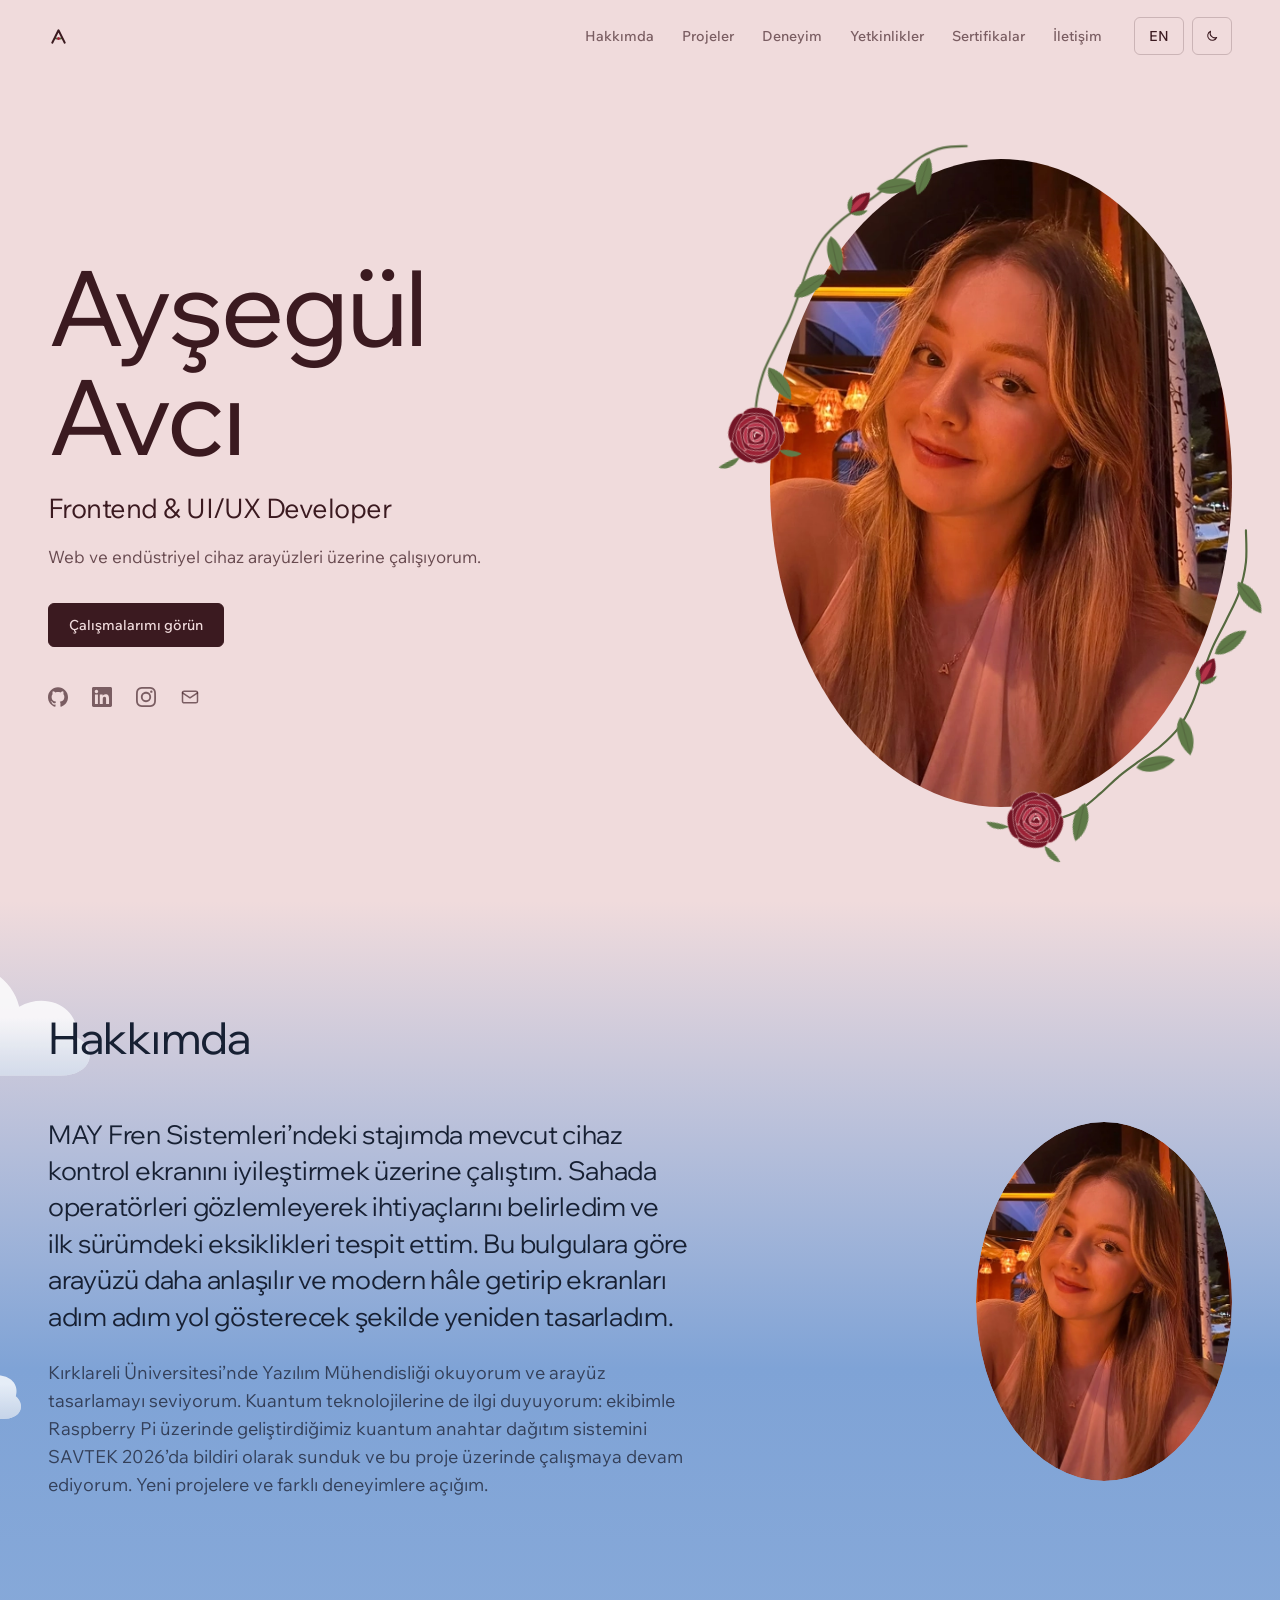
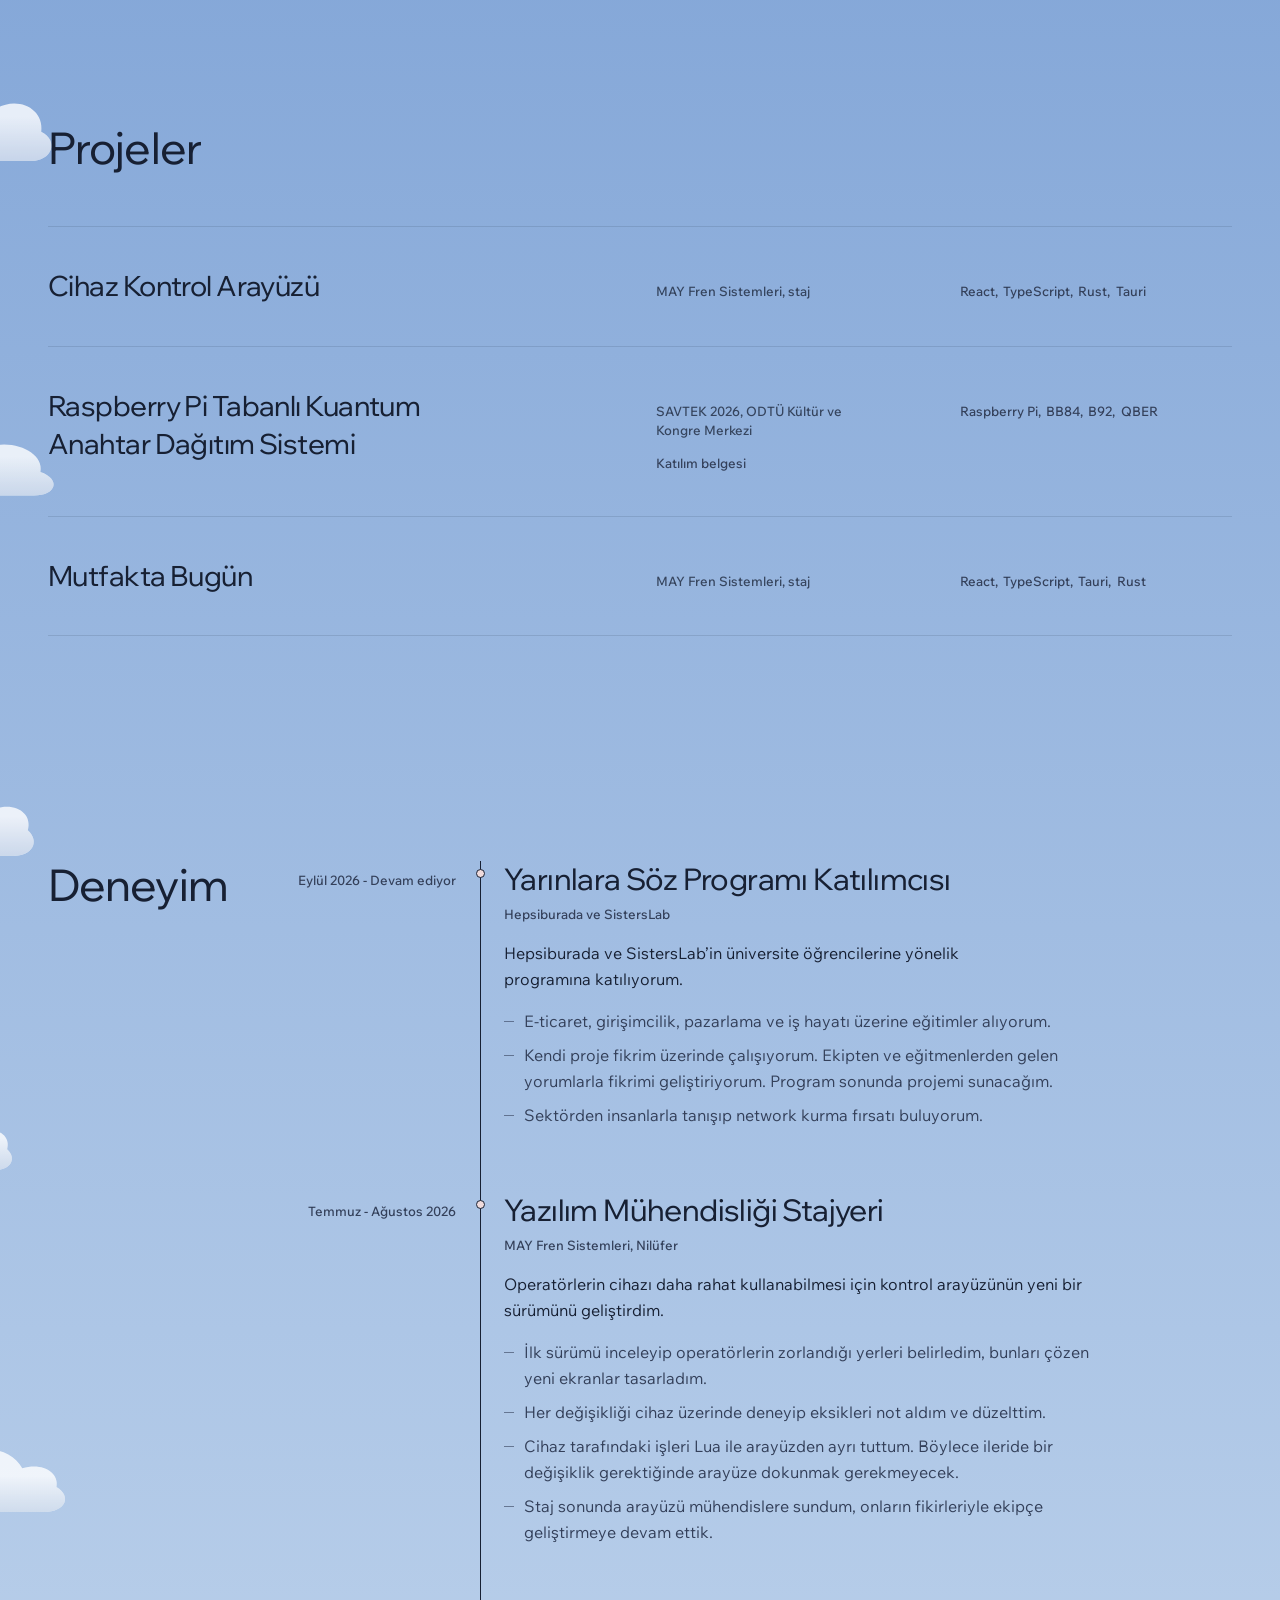
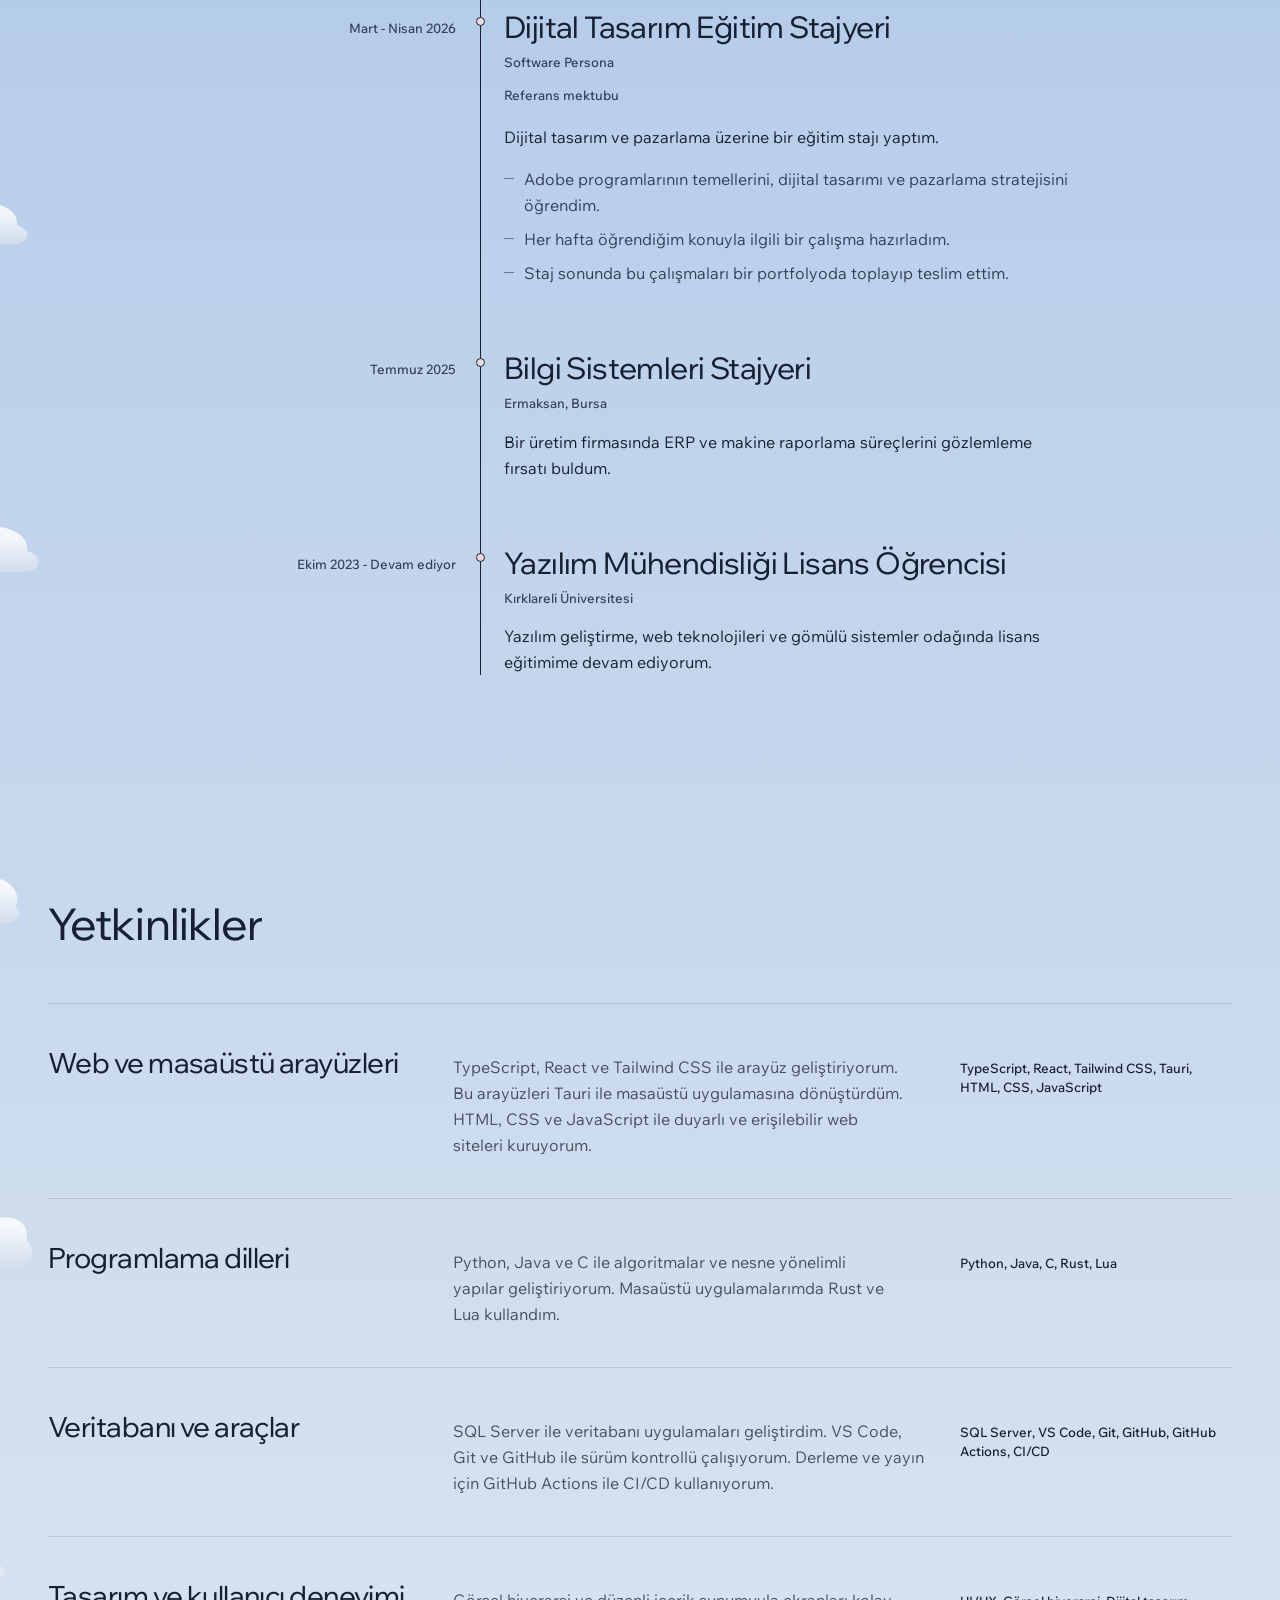
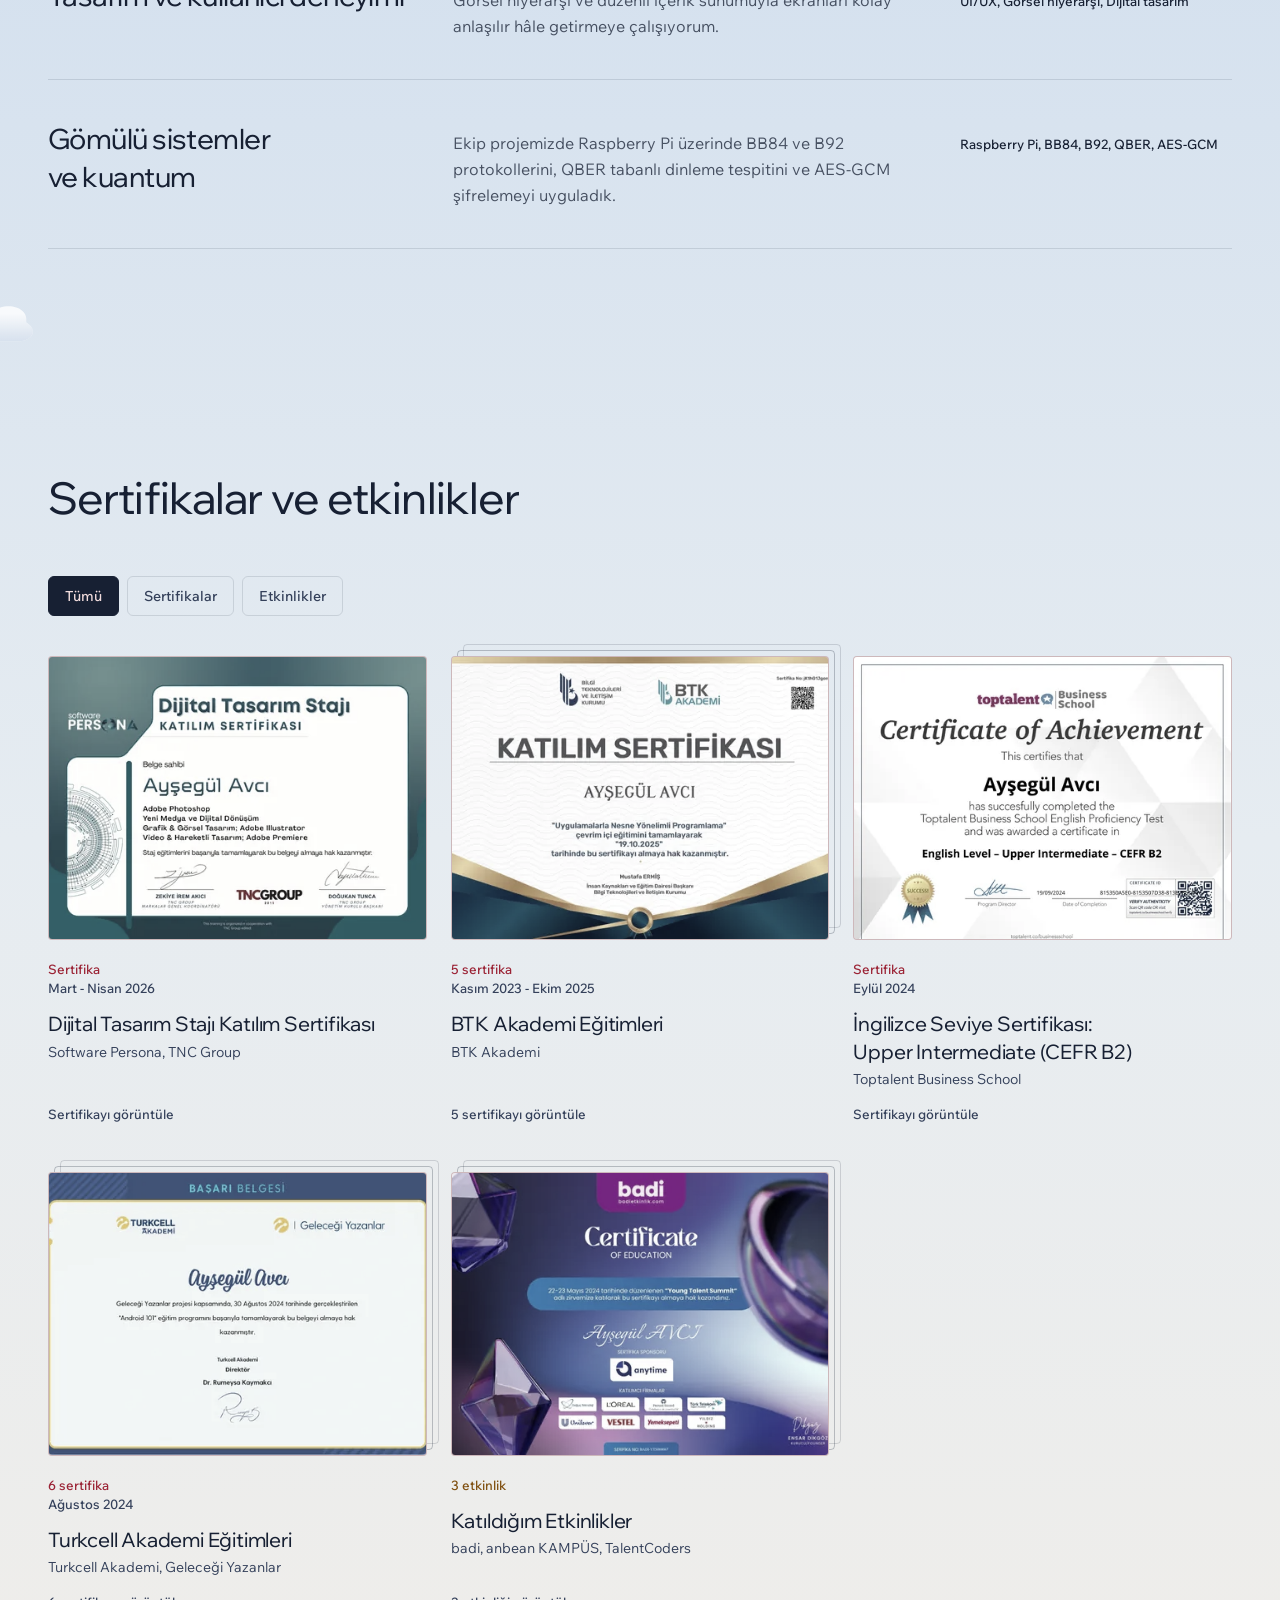
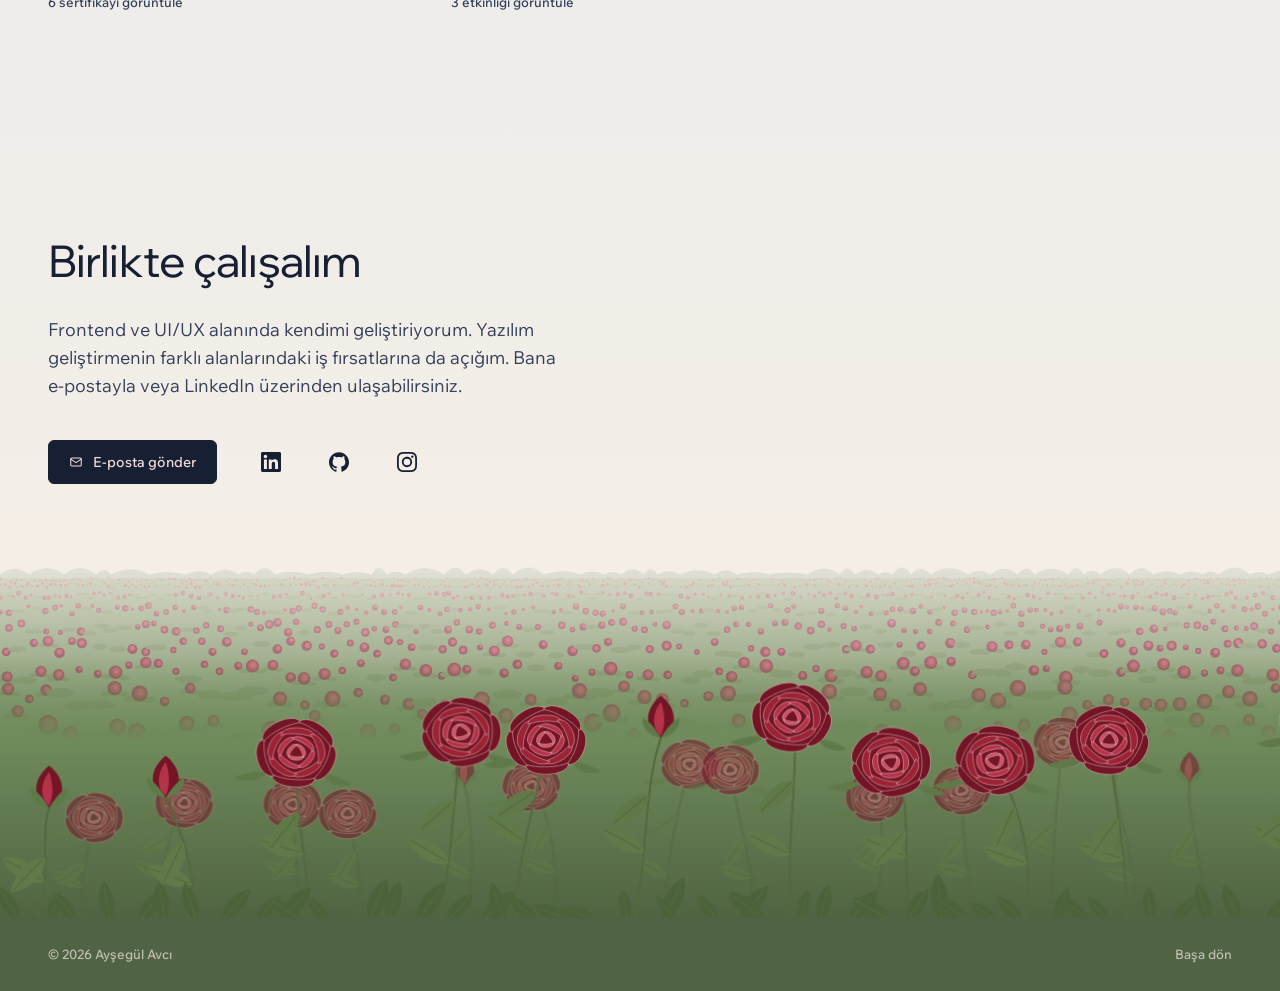
==== commit f0821b7b: "Yayın: 17.11.2026 01:25 (kaynak 373b994, main)" ====
--- a/index.html
+++ b/index.html
@@ -14,4 +14,4 @@
       "affiliation": { "@type": "CollegeOrUniversity", "name": "Kırklareli Üniversitesi" },
       "sameAs": ["https://www.linkedin.com/in/aysegulavci/", "https://github.com/avciaysegul", "https://www.instagram.com/ayseguul.avci/"]
     }
-  } </script> <link rel="alternate" hreflang="tr" href="https://avciaysegul.github.io/"> <link rel="alternate" hreflang="en" href="https://avciaysegul.github.io/en/"> <link rel="alternate" hreflang="x-default" href="https://avciaysegul.github.io/"> <link rel="icon" type="image/svg+xml" href="/assets/logo/favicon.svg?v=54672d47d8"> <link rel="preload" href="/assets/fonts/wix-madefor-text-latin.woff2" as="font" type="font/woff2" crossorigin> <link rel="preload" href="/assets/fonts/wix-madefor-display-latin.woff2" as="font" type="font/woff2" crossorigin> <link rel="preload" href="/assets/fonts/wix-madefor-text-latin-ext.woff2" as="font" type="font/woff2" crossorigin> <link rel="preload" href="/assets/fonts/wix-madefor-display-latin-ext.woff2" as="font" type="font/woff2" crossorigin> <link rel="stylesheet" href="/assets/css/main.css?v=d426e6cb28"> <script type="module" src="/assets/js/main.js?v=49865b1b30"></script> </head> <body> <a class="btn btn-primary fixed top-3 left-3 z-50 -translate-y-24 focus:translate-y-0" href="#main">Ana içeriğe geç</a> <header class="site-header sticky top-0 z-40 border-b border-transparent bg-bg transition-colors duration-500" data-header> <nav class="page flex h-18 items-center justify-between gap-6" aria-label="Ana menü"> <a class="flex items-center gap-2.5 no-underline" data-home-link href="/#top" aria-label="Ayşegül Avcı ana sayfa"> <svg class="size-[21px] shrink-0" viewBox="0 0 64 64" aria-hidden="true" focusable="false" data-logo-header> <path fill="var(--rose-stem)" d="M19.33 38.33Q25.67 32.33 32 38.33Q25.67 44.33 19.33 38.33ZM44.67 38.33Q38.33 32.33 32 38.33Q38.33 44.33 44.67 38.33Z"/><path d="M13 51L32 13L51 51" fill="none" stroke="currentColor" stroke-width="6" stroke-linecap="round" stroke-linejoin="round"/><circle cx="32" cy="38.33" r="4.66" fill="var(--accent)"/> </svg> <span class="font-display text-xl font-medium tracking-[-.01em]" data-brand data-brand-dock>Ayşegül Avcı</span> </a> <button class="btn px-3 lg:hidden" type="button" data-menu-toggle aria-controls="site-menu" aria-expanded="false" aria-label="Menüyü aç" data-label-open="Menüyü aç" data-label-close="Menüyü kapat"> <span data-icon-open><svg class="size-4" viewBox="0 0 24 24" fill="none" stroke="currentColor" stroke-width="1.8" stroke-linecap="round" stroke-linejoin="round" aria-hidden="true" focusable="false"><path d="M4 7h16M4 12h16M4 17h16"/></svg> </span> <span data-icon-close hidden><svg class="size-4" viewBox="0 0 24 24" fill="none" stroke="currentColor" stroke-width="1.8" stroke-linecap="round" stroke-linejoin="round" aria-hidden="true" focusable="false"><path d="M6 6l12 12M18 6 6 18"/></svg> </span> </button> <div id="site-menu" data-menu class="absolute inset-x-0 top-full hidden flex-col gap-6 border-b border-line bg-bg px-5 py-8 data-[open=true]:flex sm:px-8 lg:static lg:flex lg:flex-row lg:items-center lg:gap-8 lg:border-0 lg:bg-transparent lg:p-0"> <ul class="relative flex flex-col gap-1 lg:flex-row lg:gap-7" data-nav-list> <li><a class="nav-link relative block py-2 text-sm font-medium text-muted no-underline hover:text-text lg:py-1" href="/#about" data-nav="about">Hakkımda</a></li> <li><a class="nav-link relative block py-2 text-sm font-medium text-muted no-underline hover:text-text lg:py-1" href="/#projects" data-nav="projects">Projeler</a></li> <li><a class="nav-link relative block py-2 text-sm font-medium text-muted no-underline hover:text-text lg:py-1" href="/#experience" data-nav="experience">Deneyim</a></li> <li><a class="nav-link relative block py-2 text-sm font-medium text-muted no-underline hover:text-text lg:py-1" href="/#skills" data-nav="skills">Yetkinlikler</a></li> <li><a class="nav-link relative block py-2 text-sm font-medium text-muted no-underline hover:text-text lg:py-1" href="/#credentials" data-nav="credentials">Sertifikalar</a></li> <li><a class="nav-link relative block py-2 text-sm font-medium text-muted no-underline hover:text-text lg:py-1" href="/#contact" data-nav="contact">İletişim</a></li> </ul> <div class="flex gap-2"> <a class="btn min-h-9 px-3.5" href="/en/" hreflang="en" lang="en" aria-label="EN, Switch to English">EN</a> <button class="btn min-h-9 px-3" type="button" data-theme-toggle aria-pressed="false" data-label-light="Açık temaya geç" data-label-dark="Koyu temaya geç" aria-label="Açık temaya geç"> <span class="hidden dark:inline"><svg class="size-3.5" viewBox="0 0 24 24" fill="none" stroke="currentColor" stroke-width="1.8" stroke-linecap="round" stroke-linejoin="round" aria-hidden="true" focusable="false"><circle cx="12" cy="12" r="4"/><path d="M12 2v2M12 20v2M4.9 4.9l1.4 1.4M17.7 17.7l1.4 1.4M2 12h2M20 12h2M4.9 19.1l1.4-1.4M17.7 6.3l1.4-1.4"/></svg> </span> <span class="dark:hidden"><svg class="size-3.5" viewBox="0 0 24 24" fill="none" stroke="currentColor" stroke-width="1.8" stroke-linecap="round" stroke-linejoin="round" aria-hidden="true" focusable="false"><path d="M20 14.5A8 8 0 0 1 9.5 4a8 8 0 1 0 10.5 10.5Z"/></svg> </span> </button> </div> </div> </nav> </header> <main id="main"> <section id="top" class="hero-cover" data-hero-section> <div class="hero-door" data-photo-home> <button class="hero-flip" type="button" aria-pressed="false" aria-label="Fotoğrafı çevir" data-photo-flip> <span class="hero-card"> <span class="hero-face"><img src="/assets/hero-aksam.webp" srcset="/assets/hero-aksam-520.webp 520w, /assets/hero-aksam.webp 970w" sizes="(width < 48rem) min(78vw, 21rem), min(51svh, 41vw, 36rem)" alt="Ayşegül Avcı, akşam ışıkları altında bir restoranda" width="970" height="1360" fetchpriority="high"></span> <span class="hero-face hero-face-back"><img data-src="/assets/hero-ev.webp" data-srcset="/assets/hero-ev-520.webp 520w, /assets/hero-ev.webp 1020w" sizes="(width < 48rem) min(78vw, 21rem), min(51svh, 41vw, 36rem)" alt="Ayşegül Avcı, evde çekilmiş bir fotoğrafta" width="1020" height="1430" fetchpriority="low" decoding="async"></span> </span> </button> <svg class="hero-rose" viewBox="0 0 970 1360" aria-hidden="true" focusable="false"> <g class="rv-vine"><path class="rv-stem" pathLength="1" style="--d:0.95s" d="M557.2 1387.1C565.4 1386.5 590.4 1387.5 606.3 1383.7C622.3 1379.9 638.2 1373.0 652.8 1364.2C667.4 1355.4 680.6 1342.5 694.0 1331.0C707.4 1319.4 719.5 1306.3 733.0 1295.1C746.5 1283.9 760.5 1274.2 774.9 1263.8C789.3 1253.4 805.4 1244.5 819.4 1232.6C833.4 1220.6 847.7 1207.5 859.1 1191.9C870.4 1176.3 879.4 1157.6 887.6 1139.0C895.7 1120.4 900.9 1099.5 907.9 1080.2C915.0 1060.8 921.5 1041.7 929.8 1023.0C938.1 1004.3 948.5 986.7 957.6 967.9C966.7 949.0 977.5 930.2 984.4 909.9C991.3 889.6 996.5 867.9 998.9 846.2C1001.3 824.4 998.9 790.5 998.9 779.4"/> <g transform="translate(981.6 887.3) rotate(62.4) scale(1.7)"><g class="rv-pop rv-leafg" style="--d:3.04s"><g class="rv-sway" style="--s:2.16s"><path class="rv-leaf" d="M0 0C10-14 32-18 48-8 34 6 12 10 0 0Z"/><path class="rv-vein" d="M4 0C18-3 30-5 44-8"/></g></g></g> <g transform="translate(933.6 1039.2) rotate(332.9) scale(1.7)"><g class="rv-pop rv-leafg" style="--d:2.64s"><g class="rv-sway" style="--s:1.49s"><path class="rv-leaf" d="M0 0C10-14 32-18 48-8 34 6 12 10 0 0Z"/><path class="rv-vein" d="M4 0C18-3 30-5 44-8"/></g></g></g> <g transform="translate(861.3 1171.7) rotate(84.6) scale(1.7)"><g class="rv-pop rv-leafg" style="--d:2.24s"><g class="rv-sway" style="--s:0.81s"><path class="rv-leaf" d="M0 0C10-14 32-18 48-8 34 6 12 10 0 0Z"/><path class="rv-vein" d="M4 0C18-3 30-5 44-8"/></g></g></g> <g transform="translate(768.9 1277.7) rotate(358.0) scale(1.7)"><g class="rv-pop rv-leafg" style="--d:1.85s"><g class="rv-sway" style="--s:0.14s"><path class="rv-leaf" d="M0 0C10-14 32-18 48-8 34 6 12 10 0 0Z"/><path class="rv-vein" d="M4 0C18-3 30-5 44-8"/></g></g></g> <g transform="translate(661.1 1351.6) rotate(113.6) scale(1.7)"><g class="rv-pop rv-leafg" style="--d:1.45s"><g class="rv-sway" style="--s:2.47s"><path class="rv-leaf" d="M0 0C10-14 32-18 48-8 34 6 12 10 0 0Z"/><path class="rv-vein" d="M4 0C18-3 30-5 44-8"/></g></g></g> <g transform="translate(904.2 1100.9) rotate(27.9) scale(1.5)"><g class="rv-pop rv-budg" style="--d:2.46s"><g class="rv-sway" style="--s:1.19s"><path class="rv-p1" d="M0 0C-13-7-15-26 0-40 15-26 13-7 0 0Z"/><path class="rv-p3" d="M0-2C-7-8-8-22 0-34 3-24 4-12 0-2Z"/><path class="rv-sepalf" d="M0 0C-10-2-16-10-15-20-8-14-4-8 0 0ZM0 0C10-2 16-10 15-20 8-14 4-8 0 0Z"/></g></g></g> <g transform="translate(557.2 1387.1) rotate(25.4) scale(1.7)"><g class="rv-pop rv-bloomg" style="--d:0.60s"><g class="rv-sway" style="--s:1.02s"><circle class="rv-p1" r="31"/><path class="rv-p1 rv-edge" transform="translate(24.0 0.0) rotate(90.0)" d="M-19 0C-19 -14.4 19 -14.4 19 0C8.6 -4.5 -8.6 -4.5 -19 0Z"/><path class="rv-p1 rv-edge" transform="translate(7.4 22.8) rotate(162.0)" d="M-19 0C-19 -14.4 19 -14.4 19 0C8.6 -4.5 -8.6 -4.5 -19 0Z"/><path class="rv-p1 rv-edge" transform="translate(-19.4 14.1) rotate(234.0)" d="M-19 0C-19 -14.4 19 -14.4 19 0C8.6 -4.5 -8.6 -4.5 -19 0Z"/><path class="rv-p1 rv-edge" transform="translate(-19.4 -14.1) rotate(306.0)" d="M-19 0C-19 -14.4 19 -14.4 19 0C8.6 -4.5 -8.6 -4.5 -19 0Z"/><path class="rv-p1 rv-edge" transform="translate(7.4 -22.8) rotate(378.0)" d="M-19 0C-19 -14.4 19 -14.4 19 0C8.6 -4.5 -8.6 -4.5 -19 0Z"/><path class="rv-p2 rv-edge" transform="translate(12.9 9.4) rotate(126.0)" d="M-15 0C-15 -11.7 15 -11.7 15 0C6.8 -3.6 -6.8 -3.6 -15 0Z"/><path class="rv-p2 rv-edge" transform="translate(-4.9 15.2) rotate(198.0)" d="M-15 0C-15 -11.7 15 -11.7 15 0C6.8 -3.6 -6.8 -3.6 -15 0Z"/><path class="rv-p2 rv-edge" transform="translate(-16.0 0.0) rotate(270.0)" d="M-15 0C-15 -11.7 15 -11.7 15 0C6.8 -3.6 -6.8 -3.6 -15 0Z"/><path class="rv-p2 rv-edge" transform="translate(-4.9 -15.2) rotate(342.0)" d="M-15 0C-15 -11.7 15 -11.7 15 0C6.8 -3.6 -6.8 -3.6 -15 0Z"/><path class="rv-p2 rv-edge" transform="translate(12.9 -9.4) rotate(414.0)" d="M-15 0C-15 -11.7 15 -11.7 15 0C6.8 -3.6 -6.8 -3.6 -15 0Z"/><path class="rv-p3 rv-edge" transform="translate(8.8 1.9) rotate(102.0)" d="M-11 0C-11 -9.0 11 -9.0 11 0C5.0 -2.8 -5.0 -2.8 -11 0Z"/><path class="rv-p3 rv-edge" transform="translate(-1.9 8.8) rotate(192.0)" d="M-11 0C-11 -9.0 11 -9.0 11 0C5.0 -2.8 -5.0 -2.8 -11 0Z"/><path class="rv-p3 rv-edge" transform="translate(-8.8 -1.9) rotate(282.0)" d="M-11 0C-11 -9.0 11 -9.0 11 0C5.0 -2.8 -5.0 -2.8 -11 0Z"/><path class="rv-p3 rv-edge" transform="translate(1.9 -8.8) rotate(372.0)" d="M-11 0C-11 -9.0 11 -9.0 11 0C5.0 -2.8 -5.0 -2.8 -11 0Z"/><path class="rv-p4 rv-edge" transform="translate(1.0 2.8) rotate(160.0)" d="M-7 0C-7 -6.3 7 -6.3 7 0C3.1 -2.0 -3.1 -2.0 -7 0Z"/><path class="rv-p4 rv-edge" transform="translate(-3.0 -0.5) rotate(280.0)" d="M-7 0C-7 -6.3 7 -6.3 7 0C3.1 -2.0 -3.1 -2.0 -7 0Z"/><path class="rv-p4 rv-edge" transform="translate(1.9 -2.3) rotate(400.0)" d="M-7 0C-7 -6.3 7 -6.3 7 0C3.1 -2.0 -3.1 -2.0 -7 0Z"/><path class="rv-curl" d="M-2 1C-3-3 2-5 4-2"/><path class="rv-sepalf" d="M-26 22C-34 32-46 34-54 28-44 24-34 21-26 22ZM24 24C30 35 42 38 50 34 42 28 32 24 24 24Z"/></g></g></g></g> <g class="rv-vine"><path class="rv-stem" pathLength="1" style="--d:1.25s" d="M-28.9 580.6C-28.9 569.5 -31.3 535.6 -28.9 513.8C-26.5 492.1 -21.3 470.4 -14.4 450.1C-7.5 429.8 3.3 411.0 12.4 392.1C21.5 373.3 31.9 355.7 40.2 337.0C48.5 318.3 55.0 299.2 62.1 279.8C69.1 260.5 74.3 239.6 82.4 221.0C90.6 202.4 99.6 183.7 110.9 168.1C122.3 152.5 136.6 139.4 150.6 127.4C164.6 115.5 180.7 106.6 195.1 96.2C209.5 85.8 223.5 76.1 237.0 64.9C250.5 53.7 262.6 40.6 276.0 29.0C289.4 17.5 302.6 4.6 317.2 -4.2C331.8 -13.0 347.7 -19.9 363.7 -23.7C379.6 -27.5 404.6 -26.5 412.8 -27.1"/> <g transform="translate(334.3 -3.2) rotate(117.3) scale(1.7)"><g class="rv-pop rv-leafg" style="--d:3.34s"><g class="rv-sway" style="--s:2.67s"><path class="rv-leaf" d="M0 0C10-14 32-18 48-8 34 6 12 10 0 0Z"/><path class="rv-vein" d="M4 0C18-3 30-5 44-8"/></g></g></g> <g transform="translate(223.9 62.9) rotate(1.3) scale(1.7)"><g class="rv-pop rv-leafg" style="--d:2.94s"><g class="rv-sway" style="--s:2.00s"><path class="rv-leaf" d="M0 0C10-14 32-18 48-8 34 6 12 10 0 0Z"/><path class="rv-vein" d="M4 0C18-3 30-5 44-8"/></g></g></g> <g transform="translate(127.6 162.3) rotate(87.4) scale(1.7)"><g class="rv-pop rv-leafg" style="--d:2.54s"><g class="rv-sway" style="--s:1.32s"><path class="rv-leaf" d="M0 0C10-14 32-18 48-8 34 6 12 10 0 0Z"/><path class="rv-vein" d="M4 0C18-3 30-5 44-8"/></g></g></g> <g transform="translate(50.5 289.5) rotate(-24.6) scale(1.7)"><g class="rv-pop rv-leafg" style="--d:2.15s"><g class="rv-sway" style="--s:0.65s"><path class="rv-leaf" d="M0 0C10-14 32-18 48-8 34 6 12 10 0 0Z"/><path class="rv-vein" d="M4 0C18-3 30-5 44-8"/></g></g></g> <g transform="translate(-3.2 437.7) rotate(64.7) scale(1.7)"><g class="rv-pop rv-leafg" style="--d:1.75s"><g class="rv-sway" style="--s:2.98s"><path class="rv-leaf" d="M0 0C10-14 32-18 48-8 34 6 12 10 0 0Z"/><path class="rv-vein" d="M4 0C18-3 30-5 44-8"/></g></g></g> <g transform="translate(168.3 114.3) rotate(-316.7) scale(1.5)"><g class="rv-pop rv-budg" style="--d:2.72s"><g class="rv-sway" style="--s:1.62s"><path class="rv-p1" d="M0 0C-13-7-15-26 0-40 15-26 13-7 0 0Z"/><path class="rv-p3" d="M0-2C-7-8-8-22 0-34 3-24 4-12 0-2Z"/><path class="rv-sepalf" d="M0 0C-10-2-16-10-15-20-8-14-4-8 0 0ZM0 0C10-2 16-10 15-20 8-14 4-8 0 0Z"/></g></g></g> <g transform="translate(-28.9 580.6) rotate(-12.6) scale(1.7)"><g class="rv-pop rv-bloomg" style="--d:0.90s"><g class="rv-sway" style="--s:1.53s"><circle class="rv-p1" r="31"/><path class="rv-p1 rv-edge" transform="translate(24.0 0.0) rotate(90.0)" d="M-19 0C-19 -14.4 19 -14.4 19 0C8.6 -4.5 -8.6 -4.5 -19 0Z"/><path class="rv-p1 rv-edge" transform="translate(7.4 22.8) rotate(162.0)" d="M-19 0C-19 -14.4 19 -14.4 19 0C8.6 -4.5 -8.6 -4.5 -19 0Z"/><path class="rv-p1 rv-edge" transform="translate(-19.4 14.1) rotate(234.0)" d="M-19 0C-19 -14.4 19 -14.4 19 0C8.6 -4.5 -8.6 -4.5 -19 0Z"/><path class="rv-p1 rv-edge" transform="translate(-19.4 -14.1) rotate(306.0)" d="M-19 0C-19 -14.4 19 -14.4 19 0C8.6 -4.5 -8.6 -4.5 -19 0Z"/><path class="rv-p1 rv-edge" transform="translate(7.4 -22.8) rotate(378.0)" d="M-19 0C-19 -14.4 19 -14.4 19 0C8.6 -4.5 -8.6 -4.5 -19 0Z"/><path class="rv-p2 rv-edge" transform="translate(12.9 9.4) rotate(126.0)" d="M-15 0C-15 -11.7 15 -11.7 15 0C6.8 -3.6 -6.8 -3.6 -15 0Z"/><path class="rv-p2 rv-edge" transform="translate(-4.9 15.2) rotate(198.0)" d="M-15 0C-15 -11.7 15 -11.7 15 0C6.8 -3.6 -6.8 -3.6 -15 0Z"/><path class="rv-p2 rv-edge" transform="translate(-16.0 0.0) rotate(270.0)" d="M-15 0C-15 -11.7 15 -11.7 15 0C6.8 -3.6 -6.8 -3.6 -15 0Z"/><path class="rv-p2 rv-edge" transform="translate(-4.9 -15.2) rotate(342.0)" d="M-15 0C-15 -11.7 15 -11.7 15 0C6.8 -3.6 -6.8 -3.6 -15 0Z"/><path class="rv-p2 rv-edge" transform="translate(12.9 -9.4) rotate(414.0)" d="M-15 0C-15 -11.7 15 -11.7 15 0C6.8 -3.6 -6.8 -3.6 -15 0Z"/><path class="rv-p3 rv-edge" transform="translate(8.8 1.9) rotate(102.0)" d="M-11 0C-11 -9.0 11 -9.0 11 0C5.0 -2.8 -5.0 -2.8 -11 0Z"/><path class="rv-p3 rv-edge" transform="translate(-1.9 8.8) rotate(192.0)" d="M-11 0C-11 -9.0 11 -9.0 11 0C5.0 -2.8 -5.0 -2.8 -11 0Z"/><path class="rv-p3 rv-edge" transform="translate(-8.8 -1.9) rotate(282.0)" d="M-11 0C-11 -9.0 11 -9.0 11 0C5.0 -2.8 -5.0 -2.8 -11 0Z"/><path class="rv-p3 rv-edge" transform="translate(1.9 -8.8) rotate(372.0)" d="M-11 0C-11 -9.0 11 -9.0 11 0C5.0 -2.8 -5.0 -2.8 -11 0Z"/><path class="rv-p4 rv-edge" transform="translate(1.0 2.8) rotate(160.0)" d="M-7 0C-7 -6.3 7 -6.3 7 0C3.1 -2.0 -3.1 -2.0 -7 0Z"/><path class="rv-p4 rv-edge" transform="translate(-3.0 -0.5) rotate(280.0)" d="M-7 0C-7 -6.3 7 -6.3 7 0C3.1 -2.0 -3.1 -2.0 -7 0Z"/><path class="rv-p4 rv-edge" transform="translate(1.9 -2.3) rotate(400.0)" d="M-7 0C-7 -6.3 7 -6.3 7 0C3.1 -2.0 -3.1 -2.0 -7 0Z"/><path class="rv-curl" d="M-2 1C-3-3 2-5 4-2"/><path class="rv-sepalf" d="M-26 22C-34 32-46 34-54 28-44 24-34 21-26 22ZM24 24C30 35 42 38 50 34 42 28 32 24 24 24Z"/></g></g></g></g> </svg> </div> <div class="page hero-cover-text"> <h1 class="hero-cover-name" data-hero-name data-assemble aria-label="Ayşegül Avcı"><span class="line"><span>Ayşegül</span></span> <span class="line"><span class="hero-red">Avcı</span></span></h1> <p class="hero-cover-role">Frontend & UI/UX Developer</p> <p class="hero-cover-intro">Web ve endüstriyel cihaz arayüzleri üzerine çalışıyorum.</p> <a class="btn hero-cover-cta" href="#projects">Çalışmalarımı görün</a> <ul class="hero-cover-links" aria-label="İletişim bağlantıları"> <li><a class="brand-hover inline-flex items-center" href="https://github.com/avciaysegul" target="_blank" rel="noopener noreferrer" aria-label="GitHub" title="GitHub"><svg class="size-5 shrink-0" viewBox="0 0 24 24" fill="none" stroke="currentColor" stroke-width="1.8" stroke-linecap="round" stroke-linejoin="round" aria-hidden="true" focusable="false"><path fill="currentColor" stroke="none" d="M12 .297c-6.63 0-12 5.373-12 12 0 5.303 3.438 9.8 8.205 11.385.6.113.82-.258.82-.577 0-.285-.01-1.04-.015-2.04-3.338.724-4.042-1.61-4.042-1.61C4.422 18.07 3.633 17.7 3.633 17.7c-1.087-.744.084-.729.084-.729 1.205.084 1.838 1.236 1.838 1.236 1.07 1.835 2.809 1.305 3.495.998.108-.776.417-1.305.76-1.605-2.665-.3-5.466-1.332-5.466-5.93 0-1.31.465-2.38 1.235-3.22-.135-.303-.54-1.523.105-3.176 0 0 1.005-.322 3.3 1.23.96-.267 1.98-.399 3-.405 1.02.006 2.04.138 3 .405 2.28-1.552 3.285-1.23 3.285-1.23.645 1.653.24 2.873.12 3.176.765.84 1.23 1.91 1.23 3.22 0 4.61-2.805 5.625-5.475 5.92.42.36.81 1.096.81 2.22 0 1.606-.015 2.896-.015 3.286 0 .315.21.69.825.57C20.565 22.092 24 17.592 24 12.297c0-6.627-5.373-12-12-12"/></svg> </a></li> <li><a class="brand-hover inline-flex items-center" style="--brand:#0a66c2" href="https://www.linkedin.com/in/aysegulavci/" target="_blank" rel="noopener noreferrer" aria-label="LinkedIn" title="LinkedIn"><svg class="size-5 shrink-0" viewBox="0 0 24 24" fill="none" stroke="currentColor" stroke-width="1.8" stroke-linecap="round" stroke-linejoin="round" aria-hidden="true" focusable="false"><path fill="currentColor" stroke="none" d="M20.447 20.452h-3.554v-5.569c0-1.328-.027-3.037-1.852-3.037-1.853 0-2.136 1.445-2.136 2.939v5.667H9.351V9h3.414v1.561h.046c.477-.9 1.637-1.85 3.37-1.85 3.601 0 4.267 2.37 4.267 5.455v6.286zM5.337 7.433c-1.144 0-2.063-.926-2.063-2.065 0-1.138.92-2.063 2.063-2.063 1.14 0 2.064.925 2.064 2.063 0 1.139-.925 2.065-2.064 2.065zm1.782 13.019H3.555V9h3.564v11.452zM22.225 0H1.771C.792 0 0 .774 0 1.729v20.542C0 23.227.792 24 1.771 24h20.451C23.2 24 24 23.227 24 22.271V1.729C24 .774 23.2 0 22.222 0h.003z"/></svg> </a></li> <li><a class="brand-hover inline-flex items-center" style="--brand:#e4405f" href="https://www.instagram.com/ayseguul.avci/" target="_blank" rel="noopener noreferrer" aria-label="Instagram" title="Instagram"><svg class="size-5 shrink-0" viewBox="0 0 24 24" fill="none" stroke="currentColor" stroke-width="1.8" stroke-linecap="round" stroke-linejoin="round" aria-hidden="true" focusable="false"><path fill="currentColor" stroke="none" d="M7.0301.084c-1.2768.0602-2.1487.264-2.911.5634-.7888.3075-1.4575.72-2.1228 1.3877-.6652.6677-1.075 1.3368-1.3802 2.127-.2954.7638-.4956 1.6365-.552 2.914-.0564 1.2775-.0689 1.6882-.0626 4.947.0062 3.2586.0206 3.6671.0825 4.9473.061 1.2765.264 2.1482.5635 2.9107.308.7889.72 1.4573 1.388 2.1228.6679.6655 1.3365 1.0743 2.1285 1.38.7632.295 1.6361.4961 2.9134.552 1.2773.056 1.6884.069 4.9462.0627 3.2578-.0062 3.668-.0207 4.9478-.0814 1.28-.0607 2.147-.2652 2.9098-.5633.7889-.3086 1.4578-.72 2.1228-1.3881.665-.6682 1.0745-1.3378 1.3795-2.1284.2957-.7632.4966-1.636.552-2.9124.056-1.2809.0692-1.6898.063-4.948-.0063-3.2583-.021-3.6668-.0817-4.9465-.0607-1.2797-.264-2.1487-.5633-2.9117-.3084-.7889-.72-1.4568-1.3876-2.1228C21.2982 1.33 20.628.9208 19.8378.6165 19.074.321 18.2017.1197 16.9244.0645 15.6471.0093 15.236-.005 11.977.0014 8.718.0076 8.31.0215 7.0301.0839m.1402 21.6932c-1.17-.0509-1.8053-.2453-2.2287-.408-.5606-.216-.96-.4771-1.3819-.895-.422-.4178-.6811-.8186-.9-1.378-.1644-.4234-.3624-1.058-.4171-2.228-.0595-1.2645-.072-1.6442-.079-4.848-.007-3.2037.0053-3.583.0607-4.848.05-1.169.2456-1.805.408-2.2282.216-.5613.4762-.96.895-1.3816.4188-.4217.8184-.6814 1.3783-.9003.423-.1651 1.0575-.3614 2.227-.4171 1.2655-.06 1.6447-.072 4.848-.079 3.2033-.007 3.5835.005 4.8495.0608 1.169.0508 1.8053.2445 2.228.408.5608.216.96.4754 1.3816.895.4217.4194.6816.8176.9005 1.3787.1653.4217.3617 1.056.4169 2.2263.0602 1.2655.0739 1.645.0796 4.848.0058 3.203-.0055 3.5834-.061 4.848-.051 1.17-.245 1.8055-.408 2.2294-.216.5604-.4763.96-.8954 1.3814-.419.4215-.8181.6811-1.3783.9-.4224.1649-1.0577.3617-2.2262.4174-1.2656.0595-1.6448.072-4.8493.079-3.2045.007-3.5825-.006-4.848-.0608M16.953 5.5864A1.44 1.44 0 1 0 18.39 4.144a1.44 1.44 0 0 0-1.437 1.4424M5.8385 12.012c.0067 3.4032 2.7706 6.1557 6.173 6.1493 3.4026-.0065 6.157-2.7701 6.1506-6.1733-.0065-3.4032-2.771-6.1565-6.174-6.1498-3.403.0067-6.156 2.771-6.1496 6.1738M8 12.0077a4 4 0 1 1 4.008 3.9921A3.9996 3.9996 0 0 1 8 12.0077"/></svg> </a></li> <li><a class="brand-hover inline-flex items-center" href="mailto:aysegulavci2025@gmail.com" aria-label="E-posta" title="E-posta"><svg class="size-5 shrink-0" viewBox="0 0 24 24" fill="none" stroke="currentColor" stroke-width="1.8" stroke-linecap="round" stroke-linejoin="round" aria-hidden="true" focusable="false"><rect x="3" y="5" width="18" height="14" rx="2"/><path d="m3 7 9 6 9-6"/></svg> </a></li> </ul> </div> </section> <div class="sky-scene" data-sky> <section id="about" class="section"> <div class="page"> <div class="mb-10 max-w-4xl sm:mb-12"> <h2 class="section-title pb-[.14em]">Hakkımda</h2> </div> <div class="about-body"> <div class="grid gap-6"> <p class="max-w-[40rem] font-display text-xl leading-[1.45] tracking-[-.01em] sm:text-[1.625rem] sm:leading-[1.4]">MAY Fren Sistemleri’ndeki stajımda mevcut cihaz kontrol ekranını iyileştirmek üzerine çalıştım. Sahada operatörleri gözlemleyerek ihtiyaçlarını belirledim ve ilk sürümdeki eksiklikleri tespit ettim. Bu bulgulara göre arayüzü daha anlaşılır ve modern hâle getirip ekranları adım adım yol gösterecek şekilde yeniden tasarladım.</p> <p class="max-w-[40rem] text-lg text-muted">Kırklareli Üniversitesi’nde Yazılım Mühendisliği okuyorum ve arayüz tasarlamayı seviyorum. Kuantum teknolojilerine de ilgi duyuyorum: ekibimle Raspberry Pi üzerinde geliştirdiğimiz kuantum anahtar dağıtım sistemini SAVTEK 2026’da bildiri olarak sunduk ve bu proje üzerinde çalışmaya devam ediyorum. Yeni projelere ve farklı deneyimlere açığım.</p> </div> <div class="about-photo" data-photo-slot> <button class="hero-flip" type="button" aria-pressed="false" aria-label="Fotoğrafı çevir" data-photo-flip> <span class="hero-card"> <span class="hero-face"><img src="/assets/hero-aksam-520.webp" alt="Ayşegül Avcı, akşam ışıkları altında bir restoranda" width="520" height="729" loading="lazy"></span> <span class="hero-face hero-face-back"><img data-src="/assets/hero-ev-520.webp" alt="Ayşegül Avcı, evde çekilmiş bir fotoğrafta" width="520" height="729" decoding="async"></span> </span> </button> </div> </div> </div> </section> <section id="projects" class="section"> <div class="page"> <div class="mb-10 max-w-4xl sm:mb-12"> <h2 class="section-title pb-[.14em]">Projeler</h2> </div> <ul class="border-t border-line"> <li class="row border-b border-line"> <div class="row-body grid gap-3 py-8 sm:py-10 lg:grid-cols-12 lg:items-baseline lg:gap-8"> <h3 class="text-2xl leading-snug tracking-[-.02em] sm:text-[1.75rem] lg:col-span-6"> <a class="stretched text-left no-underline" href="/projects/device-control-interface.html">Cihaz Kontrol Arayüzü</a> </h3> <div class="lg:col-span-3"><p class="meta opacity-75">MAY Fren Sistemleri, staj</p> </div> <div class="flex items-center justify-between gap-4 lg:col-span-3"> <ul class="flex flex-wrap gap-y-1"><li class="tag" lang="en">React</li><li class="tag" lang="en">TypeScript</li><li class="tag" lang="en">Rust</li><li class="tag" lang="en">Tauri</li></ul> </div> </div> </li> <li class="row border-b border-line"> <div class="row-body grid gap-3 py-8 sm:py-10 lg:grid-cols-12 lg:items-baseline lg:gap-8"> <h3 class="text-2xl leading-snug tracking-[-.02em] sm:text-[1.75rem] lg:col-span-6"> <a class="stretched text-left no-underline" href="/projects/quantum-key-distribution.html">Raspberry Pi Tabanlı Kuantum Anahtar Dağıtım Sistemi</a> </h3> <div class="lg:col-span-3"><p class="meta opacity-75">SAVTEK 2026, ODTÜ Kültür ve Kongre Merkezi</p> <button class="meta relative z-[2] mt-0.5 -mb-2.5 inline-flex min-h-11 cursor-pointer items-center gap-1 text-left text-muted hover:text-text" type="button" data-modal-open="reference-qkd" aria-haspopup="dialog"> <span class="link-underline">Katılım belgesi</span> </button> </div> <div class="flex items-center justify-between gap-4 lg:col-span-3"> <ul class="flex flex-wrap gap-y-1"><li class="tag" lang="en">Raspberry Pi</li><li class="tag" lang="en">BB84</li><li class="tag" lang="en">B92</li><li class="tag" lang="en">QBER</li></ul> </div> </div> </li> <li class="row border-b border-line"> <div class="row-body grid gap-3 py-8 sm:py-10 lg:grid-cols-12 lg:items-baseline lg:gap-8"> <h3 class="text-2xl leading-snug tracking-[-.02em] sm:text-[1.75rem] lg:col-span-6"> <button class="stretched text-left" type="button" data-modal-open="project-mutfakta-bugun" aria-haspopup="dialog">Mutfakta Bugün</button> </h3> <div class="lg:col-span-3"><p class="meta opacity-75">MAY Fren Sistemleri, staj</p> </div> <div class="flex items-center justify-between gap-4 lg:col-span-3"> <ul class="flex flex-wrap gap-y-1"><li class="tag" lang="en">React</li><li class="tag" lang="en">TypeScript</li><li class="tag" lang="en">Tauri</li><li class="tag" lang="en">Rust</li></ul> </div> </div> </li> </ul> <dialog id="reference-qkd" class="modal modal-wide" aria-labelledby="reference-qkd-title" data-modal> <div class="flex max-h-[inherit] flex-col"> <header class="flex items-start justify-between gap-4 border-b border-line p-6 sm:p-8"> <div><p class="meta text-accent">SAVTEK 2026</p> <h3 id="reference-qkd-title" class="mt-2 text-3xl tracking-[-.02em]">Katılım belgesi</h3> </div> <button class="btn shrink-0 px-3" type="button" data-modal-close aria-label="Kapat"><svg class="size-4" viewBox="0 0 24 24" fill="none" stroke="currentColor" stroke-width="1.8" stroke-linecap="round" stroke-linejoin="round" aria-hidden="true" focusable="false"><path d="M6 6l12 12M18 6 6 18"/></svg> </button> </header> <div class="overflow-y-auto p-6 sm:p-8"> <img class="mx-auto w-full max-w-2xl rounded-sm border border-line bg-white" src="/assets/savtek-2026-acceptance.webp" alt="Katılım belgesi: SAVTEK 2026" width="1272" height="894" loading="lazy" decoding="async"> </div> </div> </dialog> <dialog id="project-mutfakta-bugun" class="modal modal-wide" aria-labelledby="project-mutfakta-bugun-title" data-modal> <div class="flex max-h-[inherit] flex-col"> <header class="flex items-start justify-between gap-4 border-b border-line p-6 sm:p-8"> <div><p class="meta text-accent">MAY Fren Sistemleri, staj</p> <h3 id="project-mutfakta-bugun-title" class="mt-2 text-3xl tracking-[-.02em]">Mutfakta Bugün</h3> </div> <button class="btn shrink-0 px-3" type="button" data-modal-close aria-label="Kapat"><svg class="size-4" viewBox="0 0 24 24" fill="none" stroke="currentColor" stroke-width="1.8" stroke-linecap="round" stroke-linejoin="round" aria-hidden="true" focusable="false"><path d="M6 6l12 12M18 6 6 18"/></svg> </button> </header> <div class="overflow-y-auto p-6 sm:p-8"> <div class="mb-10" data-slider> <div class="aspect-[35/18] overflow-hidden rounded-sm border border-line bg-surface-2 select-none" data-slider-viewport> <ul class="flex h-full transition-transform duration-500 ease-out-expo" data-slider-track> <li class="size-full shrink-0" role="group" aria-roledescription="slide" aria-label="1 / 5" data-slide> <img class="size-full object-cover object-top" src="/assets/projects/mutfakta-bugun-home.webp" alt="Ana sayfa: tarif arama ve 22 tarif" width="1400" height="720" loading="lazy" decoding="async" draggable="false"> </li> <li class="size-full shrink-0" role="group" aria-roledescription="slide" aria-label="2 / 5" data-slide> <img class="size-full object-cover object-top" src="/assets/projects/mutfakta-bugun-recipes.webp" alt="Kategorilere göre tarif kartları" width="1400" height="720" loading="lazy" decoding="async" draggable="false"> </li> <li class="size-full shrink-0" role="group" aria-roledescription="slide" aria-label="3 / 5" data-slide> <img class="size-full object-cover object-top" src="/assets/projects/mutfakta-bugun-question.webp" alt="Senaryonun sorusu: 2 salatalık gerekiyor, elinizde kaç tane var?" width="1400" height="720" loading="lazy" decoding="async" draggable="false"> </li> <li class="size-full shrink-0" role="group" aria-roledescription="slide" aria-label="4 / 5" data-slide> <img class="size-full object-cover object-top" src="/assets/projects/mutfakta-bugun-step.webp" alt="Miktarları içeren tarif adımı ve ilerleme çubuğu" width="1400" height="720" loading="lazy" decoding="async" draggable="false"> </li> <li class="size-full shrink-0" role="group" aria-roledescription="slide" aria-label="5 / 5" data-slide> <img class="size-full object-cover object-top" src="/assets/projects/mutfakta-bugun-adjust.webp" alt="Son ayar adımı: limon ve tuzu tadarak ayarlama" width="1400" height="720" loading="lazy" decoding="async" draggable="false"> </li> </ul> </div> <div class="mt-5 flex flex-col-reverse gap-4 sm:flex-row sm:items-start sm:justify-between sm:gap-6"> <p class="min-w-0 text-muted" data-slide-info>Ana sayfa: tarif arama ve 22 tarif</p> <p class="min-w-0 text-muted" hidden data-slide-info>Kategorilere göre tarif kartları</p> <p class="min-w-0 text-muted" hidden data-slide-info>Senaryonun sorusu: 2 salatalık gerekiyor, elinizde kaç tane var?</p> <p class="min-w-0 text-muted" hidden data-slide-info>Miktarları içeren tarif adımı ve ilerleme çubuğu</p> <p class="min-w-0 text-muted" hidden data-slide-info>Son ayar adımı: limon ve tuzu tadarak ayarlama</p> <div class="flex shrink-0 items-center justify-between gap-3 sm:justify-start"> <button class="btn px-3" type="button" aria-label="Önceki sertifika" data-slider-prev><svg class="size-4" viewBox="0 0 24 24" fill="none" stroke="currentColor" stroke-width="1.8" stroke-linecap="round" stroke-linejoin="round" aria-hidden="true" focusable="false"><path d="M19 12H5M11 6l-6 6 6 6"/></svg> </button> <span class="meta min-w-10 text-center tabular-nums text-muted" aria-live="polite" data-slider-count>1 / 5</span> <button class="btn px-3" type="button" aria-label="Sonraki sertifika" data-slider-next><svg class="size-4" viewBox="0 0 24 24" fill="none" stroke="currentColor" stroke-width="1.8" stroke-linecap="round" stroke-linejoin="round" aria-hidden="true" focusable="false"><path d="M5 12h14M13 6l6 6-6 6"/></svg> </button> </div> </div> <div class="mt-6 flex gap-2 overflow-x-auto pb-1"> <button class="w-24 shrink-0 cursor-pointer overflow-hidden rounded-sm border border-line opacity-50 transition hover:opacity-100 aria-[current=true]:border-text aria-[current=true]:opacity-100" type="button" aria-label="Ana sayfa: tarif arama ve 22 tarif" aria-current="true" data-slider-thumb> <img class="aspect-[35/18] w-full object-cover object-top" src="/assets/projects/mutfakta-bugun-home-thumb.webp" alt="" loading="lazy" decoding="async" width="320" height="165"> </button> <button class="w-24 shrink-0 cursor-pointer overflow-hidden rounded-sm border border-line opacity-50 transition hover:opacity-100 aria-[current=true]:border-text aria-[current=true]:opacity-100" type="button" aria-label="Kategorilere göre tarif kartları" data-slider-thumb> <img class="aspect-[35/18] w-full object-cover object-top" src="/assets/projects/mutfakta-bugun-recipes-thumb.webp" alt="" loading="lazy" decoding="async" width="320" height="165"> </button> <button class="w-24 shrink-0 cursor-pointer overflow-hidden rounded-sm border border-line opacity-50 transition hover:opacity-100 aria-[current=true]:border-text aria-[current=true]:opacity-100" type="button" aria-label="Senaryonun sorusu: 2 salatalık gerekiyor, elinizde kaç tane var?" data-slider-thumb> <img class="aspect-[35/18] w-full object-cover object-top" src="/assets/projects/mutfakta-bugun-question-thumb.webp" alt="" loading="lazy" decoding="async" width="320" height="165"> </button> <button class="w-24 shrink-0 cursor-pointer overflow-hidden rounded-sm border border-line opacity-50 transition hover:opacity-100 aria-[current=true]:border-text aria-[current=true]:opacity-100" type="button" aria-label="Miktarları içeren tarif adımı ve ilerleme çubuğu" data-slider-thumb> <img class="aspect-[35/18] w-full object-cover object-top" src="/assets/projects/mutfakta-bugun-step-thumb.webp" alt="" loading="lazy" decoding="async" width="320" height="165"> </button> <button class="w-24 shrink-0 cursor-pointer overflow-hidden rounded-sm border border-line opacity-50 transition hover:opacity-100 aria-[current=true]:border-text aria-[current=true]:opacity-100" type="button" aria-label="Son ayar adımı: limon ve tuzu tadarak ayarlama" data-slider-thumb> <img class="aspect-[35/18] w-full object-cover object-top" src="/assets/projects/mutfakta-bugun-adjust-thumb.webp" alt="" loading="lazy" decoding="async" width="320" height="165"> </button> </div> </div> <p class="text-lg">Tarif sırasında sorular sorup verilen yanıtlara göre miktarları ve adımları uyarlayan, Türkçe ve İngilizce arayüzlü etkileşimli yemek tarifleri uygulaması.</p> <p class="mt-5 text-muted"><span class="meta mr-2 text-text">Yaklaşım</span> MAY Fren Sistemleri’ndeki stajımda Lua senaryolarını arayüzden ayırmayı öğrenmek için bu küçük prototipi yaptım. Makineler de yemek tarifleri gibi adım adım çalıştığı için çalışmayı bu benzetme üzerine kurdum. 22 tarifin akışını Lua senaryoları olarak yazdım ve Rust tarafında gömülü bir Lua motoruyla çalıştırdım. Arayüz yalnızca senaryonun sorduğu soruları ve adımları gösteriyor.</p> <div class="mt-6 border-t border-line pt-5"> <p class="meta text-muted">İlgili deneyim</p> <p class="mt-2 font-display text-xl">Yazılım Mühendisliği Stajyeri</p> <p class="meta mt-1 text-muted">MAY Fren Sistemleri, Nilüfer<time class="block text-accent">Temmuz - Ağustos 2026</time></p> <p class="mt-3 text-muted">Operatörlerin cihazı daha rahat kullanabilmesi için kontrol arayüzünün yeni bir sürümünü geliştirdim.</p> </div> <p class="meta mt-6 text-muted">Teknolojiler</p> <ul class="mt-3 flex flex-wrap gap-y-1"><li class="tag" lang="en">React</li><li class="tag" lang="en">TypeScript</li><li class="tag" lang="en">Tauri</li><li class="tag" lang="en">Rust</li><li class="tag" lang="en">Lua</li></ul> </div> </div> </dialog> </div> </section> <section id="experience" class="section"> <div class="page lg:grid lg:grid-cols-[12rem_1fr] lg:items-start lg:gap-12"> <div class="mb-10 max-w-4xl sm:mb-12 lg:mb-0"> <h2 class="section-title pb-[.14em]">Deneyim</h2> </div> <ol class="relative border-l border-line pl-8 sm:border-0 sm:pl-0" data-timeline> <span class="absolute top-0 bottom-0 hidden w-px bg-line sm:left-[13.5rem] sm:block lg:left-[12rem]" aria-hidden="true"></span> <span class="absolute top-0 bottom-0 left-[-1px] w-px origin-top bg-text sm:left-[13.5rem] lg:left-[12rem]" data-timeline-line aria-hidden="true"></span> <li class="relative grid gap-2 pb-16 last:pb-0 sm:grid-cols-[12rem_1fr] sm:gap-12 lg:grid-cols-[10.5rem_1fr]" data-step> <span class="absolute top-2 left-[calc(-2rem-4px)] size-[9px] rounded-full border border-text bg-bg sm:left-[calc(13.5rem-4px)] lg:left-[calc(12rem-4px)]" data-step-dot aria-hidden="true"></span> <div class="meta text-muted sm:pt-2.5 sm:text-right" data-step-part> <time>Eylül 2026 - Devam ediyor</time> </div> <div data-step-part> <h3 class="flex flex-wrap items-baseline gap-x-3 gap-y-1 text-2xl tracking-[-.02em] sm:text-3xl"> Yarınlara Söz Programı Katılımcısı </h3> <p class="meta mt-2 text-muted">Hepsiburada ve SistersLab</p> <p class="mt-4 max-w-[38rem]">Hepsiburada ve SistersLab’in üniversite öğrencilerine yönelik programına katılıyorum.</p> <ul class="mt-4 max-w-[38rem] space-y-2 text-muted"> <li class="relative pl-5 before:absolute before:top-[.8em] before:left-0 before:h-px before:w-2.5 before:bg-current before:opacity-60">E-ticaret, girişimcilik, pazarlama ve iş hayatı üzerine eğitimler alıyorum.</li> <li class="relative pl-5 before:absolute before:top-[.8em] before:left-0 before:h-px before:w-2.5 before:bg-current before:opacity-60">Kendi proje fikrim üzerinde çalışıyorum. Ekipten ve eğitmenlerden gelen yorumlarla fikrimi geliştiriyorum. Program sonunda projemi sunacağım.</li> <li class="relative pl-5 before:absolute before:top-[.8em] before:left-0 before:h-px before:w-2.5 before:bg-current before:opacity-60">Sektörden insanlarla tanışıp network kurma fırsatı buluyorum.</li> </ul> </div> </li> <li class="relative grid gap-2 pb-16 last:pb-0 sm:grid-cols-[12rem_1fr] sm:gap-12 lg:grid-cols-[10.5rem_1fr]" data-step> <span class="absolute top-2 left-[calc(-2rem-4px)] size-[9px] rounded-full border border-text bg-bg sm:left-[calc(13.5rem-4px)] lg:left-[calc(12rem-4px)]" data-step-dot aria-hidden="true"></span> <div class="meta text-muted sm:pt-2.5 sm:text-right" data-step-part> <time>Temmuz - Ağustos 2026</time> </div> <div data-step-part> <h3 class="flex flex-wrap items-baseline gap-x-3 gap-y-1 text-2xl tracking-[-.02em] sm:text-3xl"> Yazılım Mühendisliği Stajyeri </h3> <p class="meta mt-2 text-muted">MAY Fren Sistemleri, Nilüfer</p> <p class="mt-4 max-w-[38rem]">Operatörlerin cihazı daha rahat kullanabilmesi için kontrol arayüzünün yeni bir sürümünü geliştirdim.</p> <ul class="mt-4 max-w-[38rem] space-y-2 text-muted"> <li class="relative pl-5 before:absolute before:top-[.8em] before:left-0 before:h-px before:w-2.5 before:bg-current before:opacity-60">İlk sürümü inceleyip operatörlerin zorlandığı yerleri belirledim, bunları çözen yeni ekranlar tasarladım.</li> <li class="relative pl-5 before:absolute before:top-[.8em] before:left-0 before:h-px before:w-2.5 before:bg-current before:opacity-60">Her değişikliği cihaz üzerinde deneyip eksikleri not aldım ve düzelttim.</li> <li class="relative pl-5 before:absolute before:top-[.8em] before:left-0 before:h-px before:w-2.5 before:bg-current before:opacity-60">Cihaz tarafındaki işleri Lua ile arayüzden ayrı tuttum. Böylece ileride bir değişiklik gerektiğinde arayüze dokunmak gerekmeyecek.</li> <li class="relative pl-5 before:absolute before:top-[.8em] before:left-0 before:h-px before:w-2.5 before:bg-current before:opacity-60">Staj sonunda arayüzü mühendislere sundum, onların fikirleriyle ekipçe geliştirmeye devam ettik.</li> </ul> </div> </li> <li class="relative grid gap-2 pb-16 last:pb-0 sm:grid-cols-[12rem_1fr] sm:gap-12 lg:grid-cols-[10.5rem_1fr]" data-step> <span class="absolute top-2 left-[calc(-2rem-4px)] size-[9px] rounded-full border border-text bg-bg sm:left-[calc(13.5rem-4px)] lg:left-[calc(12rem-4px)]" data-step-dot aria-hidden="true"></span> <div class="meta text-muted sm:pt-2.5 sm:text-right" data-step-part> <time>Mart - Nisan 2026</time> </div> <div data-step-part> <h3 class="flex flex-wrap items-baseline gap-x-3 gap-y-1 text-2xl tracking-[-.02em] sm:text-3xl"> Dijital Tasarım Eğitim Stajyeri </h3> <p class="meta mt-2 text-muted">Software Persona</p> <button class="meta mt-0.5 -mb-2.5 inline-flex min-h-11 cursor-pointer items-center gap-1 text-left text-muted hover:text-text" type="button" data-modal-open="reference-persona" aria-haspopup="dialog"> <span class="link-underline">Referans mektubu</span> </button> <p class="mt-4 max-w-[38rem]">Dijital tasarım ve pazarlama üzerine bir eğitim stajı yaptım.</p> <ul class="mt-4 max-w-[38rem] space-y-2 text-muted"> <li class="relative pl-5 before:absolute before:top-[.8em] before:left-0 before:h-px before:w-2.5 before:bg-current before:opacity-60">Adobe programlarının temellerini, dijital tasarımı ve pazarlama stratejisini öğrendim.</li> <li class="relative pl-5 before:absolute before:top-[.8em] before:left-0 before:h-px before:w-2.5 before:bg-current before:opacity-60">Her hafta öğrendiğim konuyla ilgili bir çalışma hazırladım.</li> <li class="relative pl-5 before:absolute before:top-[.8em] before:left-0 before:h-px before:w-2.5 before:bg-current before:opacity-60">Staj sonunda bu çalışmaları bir portfolyoda toplayıp teslim ettim.</li> </ul> </div> </li> <li class="relative grid gap-2 pb-16 last:pb-0 sm:grid-cols-[12rem_1fr] sm:gap-12 lg:grid-cols-[10.5rem_1fr]" data-step> <span class="absolute top-2 left-[calc(-2rem-4px)] size-[9px] rounded-full border border-text bg-bg sm:left-[calc(13.5rem-4px)] lg:left-[calc(12rem-4px)]" data-step-dot aria-hidden="true"></span> <div class="meta text-muted sm:pt-2.5 sm:text-right" data-step-part> <time>Temmuz 2025</time> </div> <div data-step-part> <h3 class="flex flex-wrap items-baseline gap-x-3 gap-y-1 text-2xl tracking-[-.02em] sm:text-3xl"> Bilgi Sistemleri Stajyeri </h3> <p class="meta mt-2 text-muted">Ermaksan, Bursa</p> <p class="mt-4 max-w-[38rem]">Bir üretim firmasında ERP ve makine raporlama süreçlerini gözlemleme fırsatı buldum.</p> </div> </li> <li class="relative grid gap-2 pb-16 last:pb-0 sm:grid-cols-[12rem_1fr] sm:gap-12 lg:grid-cols-[10.5rem_1fr]" data-step> <span class="absolute top-2 left-[calc(-2rem-4px)] size-[9px] rounded-full border border-text bg-bg sm:left-[calc(13.5rem-4px)] lg:left-[calc(12rem-4px)]" data-step-dot aria-hidden="true"></span> <div class="meta text-muted sm:pt-2.5 sm:text-right" data-step-part> <time>Ekim 2023 - Devam ediyor</time> </div> <div data-step-part> <h3 class="flex flex-wrap items-baseline gap-x-3 gap-y-1 text-2xl tracking-[-.02em] sm:text-3xl"> Yazılım Mühendisliği Lisans Öğrencisi </h3> <p class="meta mt-2 text-muted">Kırklareli Üniversitesi</p> <p class="mt-4 max-w-[38rem]">Yazılım geliştirme, web teknolojileri ve gömülü sistemler odağında lisans eğitimime devam ediyorum.</p> </div> </li> </ol> <dialog id="reference-persona" class="modal modal-wide" aria-labelledby="reference-persona-title" data-modal> <div class="flex max-h-[inherit] flex-col"> <header class="flex items-start justify-between gap-4 border-b border-line p-6 sm:p-8"> <div><p class="meta text-accent">Software Persona, TNC Group</p> <h3 id="reference-persona-title" class="mt-2 text-3xl tracking-[-.02em]">Referans mektubu</h3> </div> <button class="btn shrink-0 px-3" type="button" data-modal-close aria-label="Kapat"><svg class="size-4" viewBox="0 0 24 24" fill="none" stroke="currentColor" stroke-width="1.8" stroke-linecap="round" stroke-linejoin="round" aria-hidden="true" focusable="false"><path d="M6 6l12 12M18 6 6 18"/></svg> </button> </header> <div class="overflow-y-auto p-6 sm:p-8"> <img class="mx-auto w-full max-w-2xl rounded-sm border border-line bg-white" src="/assets/certificates/persona-reference.webp" alt="Referans mektubu: Software Persona, TNC Group" width="1131" height="1600" loading="lazy" decoding="async"> </div> </div> </dialog> </div> </section> <section id="skills" class="section"> <div class="page"> <div class="mb-10 max-w-4xl sm:mb-12"> <h2 class="section-title pb-[.14em]">Yetkinlikler</h2> </div> <ul class="border-t border-line"> <li class="row border-b border-line"> <div class="row-body grid gap-3 py-8 sm:py-10 lg:grid-cols-12 lg:items-baseline lg:gap-8"> <h3 class="font-display text-2xl leading-snug tracking-[-.02em] sm:text-[1.75rem] lg:col-span-4">Web ve masaüstü arayüzleri</h3> <p class="max-w-xl opacity-75 lg:col-span-5">TypeScript, React ve Tailwind CSS ile arayüz geliştiriyorum. Bu arayüzleri Tauri ile masaüstü uygulamasına dönüştürdüm. HTML, CSS ve JavaScript ile duyarlı ve erişilebilir web siteleri kuruyorum.</p> <p class="meta lg:col-span-3"><span lang="en">TypeScript</span>, <span lang="en">React</span>, <span lang="en">Tailwind CSS</span>, <span lang="en">Tauri</span>, <span lang="en">HTML</span>, <span lang="en">CSS</span>, <span lang="en">JavaScript</span></p> </div> </li> <li class="row border-b border-line"> <div class="row-body grid gap-3 py-8 sm:py-10 lg:grid-cols-12 lg:items-baseline lg:gap-8"> <h3 class="font-display text-2xl leading-snug tracking-[-.02em] sm:text-[1.75rem] lg:col-span-4">Programlama dilleri</h3> <p class="max-w-xl opacity-75 lg:col-span-5">Python, Java ve C ile algoritmalar ve nesne yönelimli yapılar geliştiriyorum. Masaüstü uygulamalarımda Rust ve Lua kullandım.</p> <p class="meta lg:col-span-3"><span lang="en">Python</span>, <span lang="en">Java</span>, <span lang="en">C</span>, <span lang="en">Rust</span>, <span lang="en">Lua</span></p> </div> </li> <li class="row border-b border-line"> <div class="row-body grid gap-3 py-8 sm:py-10 lg:grid-cols-12 lg:items-baseline lg:gap-8"> <h3 class="font-display text-2xl leading-snug tracking-[-.02em] sm:text-[1.75rem] lg:col-span-4">Veritabanı ve araçlar</h3> <p class="max-w-xl opacity-75 lg:col-span-5">SQL Server ile veritabanı uygulamaları geliştirdim. VS Code, Git ve GitHub ile sürüm kontrollü çalışıyorum. Derleme ve yayın için GitHub Actions ile CI/CD kullanıyorum.</p> <p class="meta lg:col-span-3"><span lang="en">SQL Server</span>, <span lang="en">VS Code</span>, <span lang="en">Git</span>, <span lang="en">GitHub</span>, <span lang="en">GitHub Actions</span>, <span lang="en">CI/CD</span></p> </div> </li> <li class="row border-b border-line"> <div class="row-body grid gap-3 py-8 sm:py-10 lg:grid-cols-12 lg:items-baseline lg:gap-8"> <h3 class="font-display text-2xl leading-snug tracking-[-.02em] sm:text-[1.75rem] lg:col-span-4">Tasarım ve kullanıcı deneyimi</h3> <p class="max-w-xl opacity-75 lg:col-span-5">Görsel hiyerarşi ve düzenli içerik sunumuyla ekranları kolay anlaşılır hâle getirmeye çalışıyorum.</p> <p class="meta lg:col-span-3"><span lang="en">UI/UX</span>, Görsel hiyerarşi, Dijital tasarım</p> </div> </li> <li class="row border-b border-line"> <div class="row-body grid gap-3 py-8 sm:py-10 lg:grid-cols-12 lg:items-baseline lg:gap-8"> <h3 class="font-display text-2xl leading-snug tracking-[-.02em] sm:text-[1.75rem] lg:col-span-4">Gömülü sistemler ve kuantum</h3> <p class="max-w-xl opacity-75 lg:col-span-5">Ekip projemizde Raspberry Pi üzerinde BB84 ve B92 protokollerini, QBER tabanlı dinleme tespitini ve AES-GCM şifrelemeyi uyguladık.</p> <p class="meta lg:col-span-3"><span lang="en">Raspberry Pi</span>, <span lang="en">BB84</span>, <span lang="en">B92</span>, <span lang="en">QBER</span>, <span lang="en">AES-GCM</span></p> </div> </li> </ul> </div> </section> <section id="credentials" class="section"> <div class="page"> <div class="mb-10 max-w-4xl sm:mb-12"> <h2 class="section-title pb-[.14em]">Sertifikalar ve etkinlikler</h2> </div> <div class="mb-10 flex flex-wrap gap-2" role="tablist" aria-label="Sertifika filtreleri" data-tabs> <button class="min-h-10 cursor-pointer rounded-md text-sm font-medium border border-line px-4 text-muted hover:text-text aria-selected:border-text aria-selected:bg-text aria-selected:text-bg" type="button" role="tab" id="tab-all" aria-controls="credential-panel" data-filter="all" aria-selected="true" tabindex="0">Tümü</button> <button class="min-h-10 cursor-pointer rounded-md text-sm font-medium border border-line px-4 text-muted hover:text-text aria-selected:border-text aria-selected:bg-text aria-selected:text-bg" type="button" role="tab" id="tab-cert" aria-controls="credential-panel" data-filter="cert" aria-selected="false" tabindex="-1">Sertifikalar</button> <button class="min-h-10 cursor-pointer rounded-md text-sm font-medium border border-line px-4 text-muted hover:text-text aria-selected:border-text aria-selected:bg-text aria-selected:text-bg" type="button" role="tab" id="tab-event" aria-controls="credential-panel" data-filter="event" aria-selected="false" tabindex="-1">Etkinlikler</button> </div> <div id="credential-panel" role="tabpanel" aria-labelledby="tab-all" aria-live="polite"> <ul id="credential-list" class="grid gap-x-6 gap-y-6 sm:grid-cols-2 sm:gap-y-12 lg:grid-cols-3"> <li class="card group relative flex gap-4 border-0 bg-transparent p-0 sm:flex-col sm:gap-0" data-type="cert"> <div class="aspect-[4/3] w-28 shrink-0 self-start overflow-hidden rounded-sm border border-line bg-surface-2 sm:w-full"> <img class="size-full object-cover object-top transition duration-[1.2s] ease-out-expo group-hover:scale-105 group-hover:grayscale-0 [@media(hover:hover)]:grayscale-[.6]" src="/assets/certificates/persona-design-thumb.webp" srcset="/assets/certificates/persona-design-thumb.webp 480w, /assets/certificates/persona-design.webp 1280w" sizes="(min-width: 1024px) 28vw, (min-width: 640px) 45vw, 112px" alt="" loading="lazy" decoding="async" width="480" height="339"> </div> <div class="flex min-w-0 flex-1 flex-col sm:pt-5"> <p class="meta text-accent">Sertifika<span class="block text-muted">Mart - Nisan 2026</span></p> <h3 class="mt-1.5 text-base leading-snug tracking-[-.01em] sm:mt-3 sm:text-xl"> <button class="stretched text-left" type="button" data-modal-open="cert-persona-design" aria-haspopup="dialog">Dijital Tasarım Stajı Katılım Sertifikası</button> </h3><p class="mt-1 text-sm text-muted">Software Persona, TNC Group</p> <p class="meta mt-auto hidden pt-4 text-muted sm:block transition-colors group-hover:text-text" aria-hidden="true">Sertifikayı görüntüle</p> </div> </li> <li class="card group relative flex gap-4 border-0 bg-transparent p-0 sm:flex-col sm:gap-0" data-type="cert"> <div class="relative aspect-[4/3] w-28 shrink-0 self-start sm:w-full"> <span class="absolute inset-0 translate-x-3 -translate-y-3 rounded-sm border border-text/15 bg-surface" aria-hidden="true"></span> <span class="absolute inset-0 translate-x-1.5 -translate-y-1.5 rounded-sm border border-text/25 bg-surface" aria-hidden="true"></span> <div class="relative size-full overflow-hidden rounded-sm border border-line bg-surface-2"> <img class="size-full object-cover object-top transition duration-[1.2s] ease-out-expo group-hover:scale-105 group-hover:grayscale-0 [@media(hover:hover)]:grayscale-[.6]" src="/assets/certificates/btk-oop-thumb.webp" srcset="/assets/certificates/btk-oop-thumb.webp 480w, /assets/certificates/btk-oop.webp 1280w" sizes="(min-width: 1024px) 28vw, (min-width: 640px) 45vw, 112px" alt="" loading="lazy" decoding="async" width="480" height="339"> </div> </div> <div class="flex min-w-0 flex-1 flex-col sm:pt-5"> <p class="meta text-accent">5 sertifika<span class="block text-muted">Kasım 2023 - Ekim 2025</span></p> <h3 class="mt-1.5 text-base leading-snug tracking-[-.01em] sm:mt-3 sm:text-xl"> <button class="stretched text-left" type="button" data-modal-open="group-btk" aria-haspopup="dialog">BTK Akademi Eğitimleri</button> </h3> <p class="mt-1 text-sm text-muted">BTK Akademi</p> <p class="meta mt-auto hidden pt-4 text-muted sm:block transition-colors group-hover:text-text" aria-hidden="true">5 sertifikayı görüntüle</p> </div> </li> <li class="card group relative flex gap-4 border-0 bg-transparent p-0 sm:flex-col sm:gap-0" data-type="cert"> <div class="aspect-[4/3] w-28 shrink-0 self-start overflow-hidden rounded-sm border border-line bg-surface-2 sm:w-full"> <img class="size-full object-cover object-top transition duration-[1.2s] ease-out-expo group-hover:scale-105 group-hover:grayscale-0 [@media(hover:hover)]:grayscale-[.6]" src="/assets/certificates/english-b2-thumb.webp" srcset="/assets/certificates/english-b2-thumb.webp 480w, /assets/certificates/english-b2.webp 1280w" sizes="(min-width: 1024px) 28vw, (min-width: 640px) 45vw, 112px" alt="" loading="lazy" decoding="async" width="480" height="339"> </div> <div class="flex min-w-0 flex-1 flex-col sm:pt-5"> <p class="meta text-accent">Sertifika<span class="block text-muted">Eylül 2024</span></p> <h3 class="mt-1.5 text-base leading-snug tracking-[-.01em] sm:mt-3 sm:text-xl"> <button class="stretched text-left" type="button" data-modal-open="cert-english-b2" aria-haspopup="dialog">İngilizce Seviye Sertifikası: Upper Intermediate (CEFR B2)</button> </h3><p class="mt-1 text-sm text-muted">Toptalent Business School</p> <p class="meta mt-auto hidden pt-4 text-muted sm:block transition-colors group-hover:text-text" aria-hidden="true">Sertifikayı görüntüle</p> </div> </li> <li class="card group relative flex gap-4 border-0 bg-transparent p-0 sm:flex-col sm:gap-0" data-type="cert"> <div class="relative aspect-[4/3] w-28 shrink-0 self-start sm:w-full"> <span class="absolute inset-0 translate-x-3 -translate-y-3 rounded-sm border border-text/15 bg-surface" aria-hidden="true"></span> <span class="absolute inset-0 translate-x-1.5 -translate-y-1.5 rounded-sm border border-text/25 bg-surface" aria-hidden="true"></span> <div class="relative size-full overflow-hidden rounded-sm border border-line bg-surface-2"> <img class="size-full object-cover object-top transition duration-[1.2s] ease-out-expo group-hover:scale-105 group-hover:grayscale-0 [@media(hover:hover)]:grayscale-[.6]" src="/assets/certificates/android-101-thumb.webp" srcset="/assets/certificates/android-101-thumb.webp 480w, /assets/certificates/android-101.webp 1280w" sizes="(min-width: 1024px) 28vw, (min-width: 640px) 45vw, 112px" alt="" loading="lazy" decoding="async" width="480" height="339"> </div> </div> <div class="flex min-w-0 flex-1 flex-col sm:pt-5"> <p class="meta text-accent">6 sertifika<span class="block text-muted">Ağustos 2024</span></p> <h3 class="mt-1.5 text-base leading-snug tracking-[-.01em] sm:mt-3 sm:text-xl"> <button class="stretched text-left" type="button" data-modal-open="group-turkcell" aria-haspopup="dialog">Turkcell Akademi Eğitimleri</button> </h3> <p class="mt-1 text-sm text-muted">Turkcell Akademi, Geleceği Yazanlar</p> <p class="meta mt-auto hidden pt-4 text-muted sm:block transition-colors group-hover:text-text" aria-hidden="true">6 sertifikayı görüntüle</p> </div> </li> <li class="card group relative flex gap-4 border-0 bg-transparent p-0 sm:flex-col sm:gap-0" data-type="event"> <div class="relative aspect-[4/3] w-28 shrink-0 self-start sm:w-full"> <span class="absolute inset-0 translate-x-3 -translate-y-3 rounded-sm border border-text/15 bg-surface" aria-hidden="true"></span> <span class="absolute inset-0 translate-x-1.5 -translate-y-1.5 rounded-sm border border-text/25 bg-surface" aria-hidden="true"></span> <div class="relative size-full overflow-hidden rounded-sm border border-line bg-surface-2"> <img class="size-full object-cover object-top transition duration-[1.2s] ease-out-expo group-hover:scale-105 group-hover:grayscale-0 [@media(hover:hover)]:grayscale-[.6]" src="/assets/certificates/young-talent-summit-2024-thumb.webp" srcset="/assets/certificates/young-talent-summit-2024-thumb.webp 480w, /assets/certificates/young-talent-summit-2024.webp 1280w" sizes="(min-width: 1024px) 28vw, (min-width: 640px) 45vw, 112px" alt="" loading="lazy" decoding="async" width="480" height="339"> </div> </div> <div class="flex min-w-0 flex-1 flex-col sm:pt-5"> <p class="meta text-amber">3 etkinlik</p> <h3 class="mt-1.5 text-base leading-snug tracking-[-.01em] sm:mt-3 sm:text-xl"> <button class="stretched text-left" type="button" data-modal-open="group-events" aria-haspopup="dialog">Katıldığım Etkinlikler</button> </h3> <p class="mt-1 text-sm text-muted">badi, anbean KAMPÜS, TalentCoders</p> <p class="meta mt-auto hidden pt-4 text-muted sm:block transition-colors group-hover:text-text" aria-hidden="true">3 etkinliği görüntüle</p> </div> </li> </ul> </div> <dialog id="cert-persona-design" class="modal modal-wide" aria-labelledby="cert-persona-design-title" data-modal> <div class="flex max-h-[inherit] flex-col"> <header class="flex items-start justify-between gap-4 border-b border-line p-6 sm:p-8"> <div><p class="meta text-accent">Sertifika</p> <h3 id="cert-persona-design-title" class="mt-2 text-3xl tracking-[-.02em]">Dijital Tasarım Stajı Katılım Sertifikası</h3> </div> <button class="btn shrink-0 px-3" type="button" data-modal-close aria-label="Kapat"><svg class="size-4" viewBox="0 0 24 24" fill="none" stroke="currentColor" stroke-width="1.8" stroke-linecap="round" stroke-linejoin="round" aria-hidden="true" focusable="false"><path d="M6 6l12 12M18 6 6 18"/></svg> </button> </header> <div class="overflow-y-auto p-6 sm:p-8"> <div class="aspect-[4/3] overflow-hidden rounded-sm border border-line bg-surface-2 p-3 sm:aspect-auto sm:h-[min(50svh,34rem)] sm:p-4"> <img class="size-full object-contain" src="/assets/certificates/persona-design.webp" alt="Dijital Tasarım Stajı Katılım Sertifikası: Software Persona, TNC Group" loading="lazy" decoding="async" width="1600" height="1131"> </div> <dl class="mt-5 flex flex-wrap gap-x-8 gap-y-3 text-sm"><div><dt class="meta text-muted">Veren kurum</dt><dd class="mt-1 font-display text-lg">Software Persona, TNC Group</dd></div><div><dt class="meta text-muted">Tarih</dt><dd class="mt-1 font-display text-lg">Mart - Nisan 2026</dd></div> </dl> </div> </div> </dialog> <dialog id="cert-english-b2" class="modal modal-wide" aria-labelledby="cert-english-b2-title" data-modal> <div class="flex max-h-[inherit] flex-col"> <header class="flex items-start justify-between gap-4 border-b border-line p-6 sm:p-8"> <div><p class="meta text-accent">Sertifika</p> <h3 id="cert-english-b2-title" class="mt-2 text-3xl tracking-[-.02em]">İngilizce Seviye Sertifikası: Upper Intermediate (CEFR B2)</h3> </div> <button class="btn shrink-0 px-3" type="button" data-modal-close aria-label="Kapat"><svg class="size-4" viewBox="0 0 24 24" fill="none" stroke="currentColor" stroke-width="1.8" stroke-linecap="round" stroke-linejoin="round" aria-hidden="true" focusable="false"><path d="M6 6l12 12M18 6 6 18"/></svg> </button> </header> <div class="overflow-y-auto p-6 sm:p-8"> <div class="aspect-[4/3] overflow-hidden rounded-sm border border-line bg-surface-2 p-3 sm:aspect-auto sm:h-[min(50svh,34rem)] sm:p-4"> <img class="size-full object-contain" src="/assets/certificates/english-b2.webp" alt="İngilizce Seviye Sertifikası: Upper Intermediate (CEFR B2): Toptalent Business School" loading="lazy" decoding="async" width="1600" height="1131"> </div> <dl class="mt-5 flex flex-wrap gap-x-8 gap-y-3 text-sm"><div><dt class="meta text-muted">Veren kurum</dt><dd class="mt-1 font-display text-lg">Toptalent Business School</dd></div><div><dt class="meta text-muted">Tarih</dt><dd class="mt-1 font-display text-lg">Eylül 2024</dd></div><div><dt class="meta text-muted">Sertifika no</dt><dd class="mt-0.5 font-mono text-xs font-semibold break-all">815350A5E0-8153507D38-813B785D64</dd></div> </dl> <a class="btn mt-5" href="https://toptalent.co/businessschool/verify" target="_blank" rel="noopener noreferrer">Doğrula</a> </div> </div> </dialog> <dialog id="group-btk" class="modal modal-wide" aria-labelledby="group-btk-title" data-modal> <div class="flex max-h-[inherit] flex-col"> <header class="flex items-start justify-between gap-4 border-b border-line p-6 sm:p-8"> <div><p class="meta text-accent">BTK Akademi, Kasım 2023 - Ekim 2025</p> <h3 id="group-btk-title" class="mt-2 text-3xl tracking-[-.02em]">BTK Akademi Eğitimleri</h3> </div> <button class="btn shrink-0 px-3" type="button" data-modal-close aria-label="Kapat"><svg class="size-4" viewBox="0 0 24 24" fill="none" stroke="currentColor" stroke-width="1.8" stroke-linecap="round" stroke-linejoin="round" aria-hidden="true" focusable="false"><path d="M6 6l12 12M18 6 6 18"/></svg> </button> </header> <div class="overflow-y-auto p-6 sm:p-8"> <div data-slider> <div class="aspect-[4/3] overflow-hidden sm:aspect-auto sm:h-[min(50svh,34rem)] rounded-sm border border-line bg-surface-2 select-none" data-slider-viewport> <ul class="flex h-full transition-transform duration-500 ease-out-expo" data-slider-track> <li class="size-full shrink-0 p-3 sm:p-4" role="group" aria-roledescription="slide" aria-label="1 / 5" data-slide> <img class="size-full object-contain" src="/assets/certificates/btk-oop.webp" alt="Uygulamalarla Nesne Yönelimli Programlama: BTK Akademi" loading="lazy" decoding="async" draggable="false"> </li> <li class="size-full shrink-0 p-3 sm:p-4" role="group" aria-roledescription="slide" aria-label="2 / 5" data-slide> <img class="size-full object-contain" src="/assets/certificates/btk-design-patterns.webp" alt="Yazılım Tasarım Desenleri: BTK Akademi" loading="lazy" decoding="async" draggable="false"> </li> <li class="size-full shrink-0 p-3 sm:p-4" role="group" aria-roledescription="slide" aria-label="3 / 5" data-slide> <img class="size-full object-contain" src="/assets/certificates/btk-c.webp" alt="C Programlama Dili: BTK Akademi" loading="lazy" decoding="async" draggable="false"> </li> <li class="size-full shrink-0 p-3 sm:p-4" role="group" aria-roledescription="slide" aria-label="4 / 5" data-slide> <img class="size-full object-contain" src="/assets/certificates/btk-data-modeling.webp" alt="Veri Modelleme: BTK Akademi" loading="lazy" decoding="async" draggable="false"> </li> <li class="size-full shrink-0 p-3 sm:p-4" role="group" aria-roledescription="slide" aria-label="5 / 5" data-slide> <img class="size-full object-contain" src="/assets/certificates/btk-it-intro.webp" alt="Bilgi Teknolojilerine Giriş: BTK Akademi" loading="lazy" decoding="async" draggable="false"> </li> </ul> </div> <div class="mt-5 flex flex-col-reverse gap-4 sm:flex-row sm:items-start sm:justify-between sm:gap-6"> <div class="min-w-0" data-slide-info> <p class="meta text-muted">Ekim 2025</p> <p class="mt-1.5 font-display text-xl leading-snug">Uygulamalarla Nesne Yönelimli Programlama</p><p class="mt-1.5 text-sm text-muted">Sertifika no: <span class="font-mono text-xs font-semibold break-all text-text">jK1hG1Jgon</span></p> </div> <div class="min-w-0" hidden data-slide-info> <p class="meta text-muted">Ekim 2025</p> <p class="mt-1.5 font-display text-xl leading-snug">Yazılım Tasarım Desenleri</p><p class="mt-1.5 text-sm text-muted">Sertifika no: <span class="font-mono text-xs font-semibold break-all text-text">AJaS7EqY91</span></p> </div> <div class="min-w-0" hidden data-slide-info> <p class="meta text-muted">Ekim 2024</p> <p class="mt-1.5 font-display text-xl leading-snug">C Programlama Dili</p><p class="mt-1.5 text-sm text-muted">Sertifika no: <span class="font-mono text-xs font-semibold break-all text-text">AJaSdKJ0aJ</span></p> </div> <div class="min-w-0" hidden data-slide-info> <p class="meta text-muted">Mayıs 2024</p> <p class="mt-1.5 font-display text-xl leading-snug">Veri Modelleme</p><p class="mt-1.5 text-sm text-muted">Sertifika no: <span class="font-mono text-xs font-semibold break-all text-text">D2xh1Gv7kv</span></p> </div> <div class="min-w-0" hidden data-slide-info> <p class="meta text-muted">Kasım 2023</p> <p class="mt-1.5 font-display text-xl leading-snug">Bilgi Teknolojilerine Giriş</p><p class="mt-1.5 text-sm text-muted">Sertifika no: <span class="font-mono text-xs font-semibold break-all text-text">VP1cJyKKoD</span></p> </div> <div class="flex shrink-0 items-center justify-between gap-3 sm:justify-start"> <button class="btn px-3" type="button" aria-label="Önceki sertifika" data-slider-prev><svg class="size-4" viewBox="0 0 24 24" fill="none" stroke="currentColor" stroke-width="1.8" stroke-linecap="round" stroke-linejoin="round" aria-hidden="true" focusable="false"><path d="M19 12H5M11 6l-6 6 6 6"/></svg> </button> <span class="meta min-w-10 text-center tabular-nums text-muted" aria-live="polite" data-slider-count>1 / 5</span> <button class="btn px-3" type="button" aria-label="Sonraki sertifika" data-slider-next><svg class="size-4" viewBox="0 0 24 24" fill="none" stroke="currentColor" stroke-width="1.8" stroke-linecap="round" stroke-linejoin="round" aria-hidden="true" focusable="false"><path d="M5 12h14M13 6l6 6-6 6"/></svg> </button> </div> </div> <div class="mt-6 flex gap-2 overflow-x-auto pb-1"> <button class="w-20 shrink-0 cursor-pointer overflow-hidden rounded-sm border border-line opacity-50 transition hover:opacity-100 aria-[current=true]:border-text aria-[current=true]:opacity-100" type="button" aria-label="Uygulamalarla Nesne Yönelimli Programlama" aria-current="true" data-slider-thumb> <img class="aspect-[4/3] w-full object-cover object-top" src="/assets/certificates/btk-oop-thumb.webp" alt="" loading="lazy" decoding="async" width="480" height="339"> </button> <button class="w-20 shrink-0 cursor-pointer overflow-hidden rounded-sm border border-line opacity-50 transition hover:opacity-100 aria-[current=true]:border-text aria-[current=true]:opacity-100" type="button" aria-label="Yazılım Tasarım Desenleri" data-slider-thumb> <img class="aspect-[4/3] w-full object-cover object-top" src="/assets/certificates/btk-design-patterns-thumb.webp" alt="" loading="lazy" decoding="async" width="480" height="339"> </button> <button class="w-20 shrink-0 cursor-pointer overflow-hidden rounded-sm border border-line opacity-50 transition hover:opacity-100 aria-[current=true]:border-text aria-[current=true]:opacity-100" type="button" aria-label="C Programlama Dili" data-slider-thumb> <img class="aspect-[4/3] w-full object-cover object-top" src="/assets/certificates/btk-c-thumb.webp" alt="" loading="lazy" decoding="async" width="480" height="339"> </button> <button class="w-20 shrink-0 cursor-pointer overflow-hidden rounded-sm border border-line opacity-50 transition hover:opacity-100 aria-[current=true]:border-text aria-[current=true]:opacity-100" type="button" aria-label="Veri Modelleme" data-slider-thumb> <img class="aspect-[4/3] w-full object-cover object-top" src="/assets/certificates/btk-data-modeling-thumb.webp" alt="" loading="lazy" decoding="async" width="480" height="339"> </button> <button class="w-20 shrink-0 cursor-pointer overflow-hidden rounded-sm border border-line opacity-50 transition hover:opacity-100 aria-[current=true]:border-text aria-[current=true]:opacity-100" type="button" aria-label="Bilgi Teknolojilerine Giriş" data-slider-thumb> <img class="aspect-[4/3] w-full object-cover object-top" src="/assets/certificates/btk-it-intro-thumb.webp" alt="" loading="lazy" decoding="async" width="480" height="339"> </button> </div> </div> </div> </div> </dialog> <dialog id="group-turkcell" class="modal modal-wide" aria-labelledby="group-turkcell-title" data-modal> <div class="flex max-h-[inherit] flex-col"> <header class="flex items-start justify-between gap-4 border-b border-line p-6 sm:p-8"> <div><p class="meta text-accent">Turkcell Akademi, Geleceği Yazanlar, Ağustos 2024</p> <h3 id="group-turkcell-title" class="mt-2 text-3xl tracking-[-.02em]">Turkcell Akademi Eğitimleri</h3> </div> <button class="btn shrink-0 px-3" type="button" data-modal-close aria-label="Kapat"><svg class="size-4" viewBox="0 0 24 24" fill="none" stroke="currentColor" stroke-width="1.8" stroke-linecap="round" stroke-linejoin="round" aria-hidden="true" focusable="false"><path d="M6 6l12 12M18 6 6 18"/></svg> </button> </header> <div class="overflow-y-auto p-6 sm:p-8"> <div data-slider> <div class="aspect-[4/3] overflow-hidden sm:aspect-auto sm:h-[min(50svh,34rem)] rounded-sm border border-line bg-surface-2 select-none" data-slider-viewport> <ul class="flex h-full transition-transform duration-500 ease-out-expo" data-slider-track> <li class="size-full shrink-0 p-3 sm:p-4" role="group" aria-roledescription="slide" aria-label="1 / 6" data-slide> <img class="size-full object-contain" src="/assets/certificates/android-101.webp" alt="Android 101: Turkcell Akademi, Geleceği Yazanlar" loading="lazy" decoding="async" draggable="false"> </li> <li class="size-full shrink-0 p-3 sm:p-4" role="group" aria-roledescription="slide" aria-label="2 / 6" data-slide> <img class="size-full object-contain" src="/assets/certificates/csharp-101.webp" alt="C# ile Algoritma ve Programlama 101: Turkcell Akademi, Geleceği Yazanlar" loading="lazy" decoding="async" draggable="false"> </li> <li class="size-full shrink-0 p-3 sm:p-4" role="group" aria-roledescription="slide" aria-label="3 / 6" data-slide> <img class="size-full object-contain" src="/assets/certificates/csharp-201.webp" alt="C# ile Algoritma ve Programlama 201: Turkcell Akademi, Geleceği Yazanlar" loading="lazy" decoding="async" draggable="false"> </li> <li class="size-full shrink-0 p-3 sm:p-4" role="group" aria-roledescription="slide" aria-label="4 / 6" data-slide> <img class="size-full object-contain" src="/assets/certificates/python-101.webp" alt="Python 101: Turkcell Akademi, Geleceği Yazanlar" loading="lazy" decoding="async" draggable="false"> </li> <li class="size-full shrink-0 p-3 sm:p-4" role="group" aria-roledescription="slide" aria-label="5 / 6" data-slide> <img class="size-full object-contain" src="/assets/certificates/data-science-ai.webp" alt="Veri Bilimi ve Yapay Zekaya Giriş: Turkcell Akademi, Geleceği Yazanlar" loading="lazy" decoding="async" draggable="false"> </li> <li class="size-full shrink-0 p-3 sm:p-4" role="group" aria-roledescription="slide" aria-label="6 / 6" data-slide> <img class="size-full object-contain" src="/assets/certificates/network-101.webp" alt="Temel Network Eğitimi: Turkcell Akademi, Geleceği Yazanlar" loading="lazy" decoding="async" draggable="false"> </li> </ul> </div> <div class="mt-5 flex flex-col-reverse gap-4 sm:flex-row sm:items-start sm:justify-between sm:gap-6"> <div class="min-w-0" data-slide-info> <p class="meta text-muted">Ağustos 2024</p> <p class="mt-1.5 font-display text-xl leading-snug">Android 101</p> </div> <div class="min-w-0" hidden data-slide-info> <p class="meta text-muted">Ağustos 2024</p> <p class="mt-1.5 font-display text-xl leading-snug">C# ile Algoritma ve Programlama 101</p> </div> <div class="min-w-0" hidden data-slide-info> <p class="meta text-muted">Ağustos 2024</p> <p class="mt-1.5 font-display text-xl leading-snug">C# ile Algoritma ve Programlama 201</p> </div> <div class="min-w-0" hidden data-slide-info> <p class="meta text-muted">Ağustos 2024</p> <p class="mt-1.5 font-display text-xl leading-snug">Python 101</p> </div> <div class="min-w-0" hidden data-slide-info> <p class="meta text-muted">Ağustos 2024</p> <p class="mt-1.5 font-display text-xl leading-snug">Veri Bilimi ve Yapay Zekaya Giriş</p> </div> <div class="min-w-0" hidden data-slide-info> <p class="meta text-muted">Ağustos 2024</p> <p class="mt-1.5 font-display text-xl leading-snug">Temel Network Eğitimi</p> </div> <div class="flex shrink-0 items-center justify-between gap-3 sm:justify-start"> <button class="btn px-3" type="button" aria-label="Önceki sertifika" data-slider-prev><svg class="size-4" viewBox="0 0 24 24" fill="none" stroke="currentColor" stroke-width="1.8" stroke-linecap="round" stroke-linejoin="round" aria-hidden="true" focusable="false"><path d="M19 12H5M11 6l-6 6 6 6"/></svg> </button> <span class="meta min-w-10 text-center tabular-nums text-muted" aria-live="polite" data-slider-count>1 / 6</span> <button class="btn px-3" type="button" aria-label="Sonraki sertifika" data-slider-next><svg class="size-4" viewBox="0 0 24 24" fill="none" stroke="currentColor" stroke-width="1.8" stroke-linecap="round" stroke-linejoin="round" aria-hidden="true" focusable="false"><path d="M5 12h14M13 6l6 6-6 6"/></svg> </button> </div> </div> <div class="mt-6 flex gap-2 overflow-x-auto pb-1"> <button class="w-20 shrink-0 cursor-pointer overflow-hidden rounded-sm border border-line opacity-50 transition hover:opacity-100 aria-[current=true]:border-text aria-[current=true]:opacity-100" type="button" aria-label="Android 101" aria-current="true" data-slider-thumb> <img class="aspect-[4/3] w-full object-cover object-top" src="/assets/certificates/android-101-thumb.webp" alt="" loading="lazy" decoding="async" width="480" height="339"> </button> <button class="w-20 shrink-0 cursor-pointer overflow-hidden rounded-sm border border-line opacity-50 transition hover:opacity-100 aria-[current=true]:border-text aria-[current=true]:opacity-100" type="button" aria-label="C# ile Algoritma ve Programlama 101" data-slider-thumb> <img class="aspect-[4/3] w-full object-cover object-top" src="/assets/certificates/csharp-101-thumb.webp" alt="" loading="lazy" decoding="async" width="480" height="339"> </button> <button class="w-20 shrink-0 cursor-pointer overflow-hidden rounded-sm border border-line opacity-50 transition hover:opacity-100 aria-[current=true]:border-text aria-[current=true]:opacity-100" type="button" aria-label="C# ile Algoritma ve Programlama 201" data-slider-thumb> <img class="aspect-[4/3] w-full object-cover object-top" src="/assets/certificates/csharp-201-thumb.webp" alt="" loading="lazy" decoding="async" width="480" height="339"> </button> <button class="w-20 shrink-0 cursor-pointer overflow-hidden rounded-sm border border-line opacity-50 transition hover:opacity-100 aria-[current=true]:border-text aria-[current=true]:opacity-100" type="button" aria-label="Python 101" data-slider-thumb> <img class="aspect-[4/3] w-full object-cover object-top" src="/assets/certificates/python-101-thumb.webp" alt="" loading="lazy" decoding="async" width="480" height="339"> </button> <button class="w-20 shrink-0 cursor-pointer overflow-hidden rounded-sm border border-line opacity-50 transition hover:opacity-100 aria-[current=true]:border-text aria-[current=true]:opacity-100" type="button" aria-label="Veri Bilimi ve Yapay Zekaya Giriş" data-slider-thumb> <img class="aspect-[4/3] w-full object-cover object-top" src="/assets/certificates/data-science-ai-thumb.webp" alt="" loading="lazy" decoding="async" width="480" height="339"> </button> <button class="w-20 shrink-0 cursor-pointer overflow-hidden rounded-sm border border-line opacity-50 transition hover:opacity-100 aria-[current=true]:border-text aria-[current=true]:opacity-100" type="button" aria-label="Temel Network Eğitimi" data-slider-thumb> <img class="aspect-[4/3] w-full object-cover object-top" src="/assets/certificates/network-101-thumb.webp" alt="" loading="lazy" decoding="async" width="480" height="339"> </button> </div> </div> </div> </div> </dialog> <dialog id="group-events" class="modal modal-wide" aria-labelledby="group-events-title" data-modal> <div class="flex max-h-[inherit] flex-col"> <header class="flex items-start justify-between gap-4 border-b border-line p-6 sm:p-8"> <div><p class="meta text-accent">badi, anbean KAMPÜS, TalentCoders</p> <h3 id="group-events-title" class="mt-2 text-3xl tracking-[-.02em]">Katıldığım Etkinlikler</h3> </div> <button class="btn shrink-0 px-3" type="button" data-modal-close aria-label="Kapat"><svg class="size-4" viewBox="0 0 24 24" fill="none" stroke="currentColor" stroke-width="1.8" stroke-linecap="round" stroke-linejoin="round" aria-hidden="true" focusable="false"><path d="M6 6l12 12M18 6 6 18"/></svg> </button> </header> <div class="overflow-y-auto p-6 sm:p-8"> <div data-slider> <div class="aspect-[4/3] overflow-hidden sm:aspect-auto sm:h-[min(50svh,34rem)] rounded-sm border border-line bg-surface-2 select-none" data-slider-viewport> <ul class="flex h-full transition-transform duration-500 ease-out-expo" data-slider-track> <li class="size-full shrink-0 p-3 sm:p-4" role="group" aria-roledescription="slide" aria-label="1 / 3" data-slide> <img class="size-full object-contain" src="/assets/certificates/young-talent-summit-2024.webp" alt="Young Talent Summit: badi" loading="lazy" decoding="async" draggable="false"> </li> <li class="size-full shrink-0 p-3 sm:p-4" role="group" aria-roledescription="slide" aria-label="2 / 3" data-slide> <img class="size-full object-contain" src="/assets/certificates/w-share-2024.webp" alt="Inspiring W Stories: W-Share 2024: anbean KAMPÜS" loading="lazy" decoding="async" draggable="false"> </li> <li class="size-full shrink-0 p-3 sm:p-4" role="group" aria-roledescription="slide" aria-label="3 / 3" data-slide> <img class="size-full object-contain" src="/assets/certificates/techvision-summit.webp" alt="TechVision Summit: TalentCoders" loading="lazy" decoding="async" draggable="false"> </li> </ul> </div> <div class="mt-5 flex flex-col-reverse gap-4 sm:flex-row sm:items-start sm:justify-between sm:gap-6"> <div class="min-w-0" data-slide-info> <p class="meta text-muted">Mayıs 2024<span class="block">badi</span></p> <p class="mt-1.5 font-display text-xl leading-snug">Young Talent Summit</p><p class="mt-1.5 text-sm text-muted">Sertifika no: <span class="font-mono text-xs font-semibold break-all text-text">BADI-YTS000067</span></p> </div> <div class="min-w-0" hidden data-slide-info> <p class="meta text-muted">Nisan 2024<span class="block">anbean KAMPÜS</span></p> <p class="mt-1.5 font-display text-xl leading-snug">Inspiring W Stories: W-Share 2024</p> </div> <div class="min-w-0" hidden data-slide-info> <p class="meta text-muted"><span class="block">TalentCoders</span></p> <p class="mt-1.5 font-display text-xl leading-snug">TechVision Summit</p><p class="mt-1.5 text-sm text-muted">Sertifika no: <span class="font-mono text-xs font-semibold break-all text-text">TVS944DF60D</span></p> </div> <div class="flex shrink-0 items-center justify-between gap-3 sm:justify-start"> <button class="btn px-3" type="button" aria-label="Önceki sertifika" data-slider-prev><svg class="size-4" viewBox="0 0 24 24" fill="none" stroke="currentColor" stroke-width="1.8" stroke-linecap="round" stroke-linejoin="round" aria-hidden="true" focusable="false"><path d="M19 12H5M11 6l-6 6 6 6"/></svg> </button> <span class="meta min-w-10 text-center tabular-nums text-muted" aria-live="polite" data-slider-count>1 / 3</span> <button class="btn px-3" type="button" aria-label="Sonraki sertifika" data-slider-next><svg class="size-4" viewBox="0 0 24 24" fill="none" stroke="currentColor" stroke-width="1.8" stroke-linecap="round" stroke-linejoin="round" aria-hidden="true" focusable="false"><path d="M5 12h14M13 6l6 6-6 6"/></svg> </button> </div> </div> <div class="mt-6 flex gap-2 overflow-x-auto pb-1"> <button class="w-20 shrink-0 cursor-pointer overflow-hidden rounded-sm border border-line opacity-50 transition hover:opacity-100 aria-[current=true]:border-text aria-[current=true]:opacity-100" type="button" aria-label="Young Talent Summit" aria-current="true" data-slider-thumb> <img class="aspect-[4/3] w-full object-cover object-top" src="/assets/certificates/young-talent-summit-2024-thumb.webp" alt="" loading="lazy" decoding="async" width="480" height="339"> </button> <button class="w-20 shrink-0 cursor-pointer overflow-hidden rounded-sm border border-line opacity-50 transition hover:opacity-100 aria-[current=true]:border-text aria-[current=true]:opacity-100" type="button" aria-label="Inspiring W Stories: W-Share 2024" data-slider-thumb> <img class="aspect-[4/3] w-full object-cover object-top" src="/assets/certificates/w-share-2024-thumb.webp" alt="" loading="lazy" decoding="async" width="480" height="339"> </button> <button class="w-20 shrink-0 cursor-pointer overflow-hidden rounded-sm border border-line opacity-50 transition hover:opacity-100 aria-[current=true]:border-text aria-[current=true]:opacity-100" type="button" aria-label="TechVision Summit" data-slider-thumb> <img class="aspect-[4/3] w-full object-cover object-top" src="/assets/certificates/techvision-summit-thumb.webp" alt="" loading="lazy" decoding="async" width="480" height="339"> </button> </div> </div> </div> </div> </dialog> </div> </section> <section id="contact" class="section contact-garden"> <div class="page"> <div class="max-w-4xl"> <h2 class="section-title pb-[.14em]">Birlikte çalışalım</h2> <p class="section-note">Frontend ve UI/UX alanında kendimi geliştiriyorum. Yazılım geliştirmenin farklı alanlarındaki iş fırsatlarına da açığım. Bana <span class="whitespace-nowrap">e-posta</span>yla veya LinkedIn üzerinden ulaşabilirsiniz.</p> <ul class="mt-10 flex flex-wrap items-center gap-x-4 gap-y-3 sm:gap-x-6"> <li class="sm:mr-2"><a class="btn btn-primary" href="mailto:aysegulavci2025@gmail.com"><svg class="size-3.5" viewBox="0 0 24 24" fill="none" stroke="currentColor" stroke-width="1.8" stroke-linecap="round" stroke-linejoin="round" aria-hidden="true" focusable="false"><rect x="3" y="5" width="18" height="14" rx="2"/><path d="m3 7 9 6 9-6"/></svg> E-posta gönder</a></li> <li> <ul class="flex items-center gap-x-2 sm:gap-x-6"> <li><a class="brand-link brand-hover text-text" style="--brand:#0a66c2" href="https://www.linkedin.com/in/aysegulavci/" target="_blank" rel="noopener noreferrer" aria-label="LinkedIn" title="LinkedIn"><svg class="size-5" viewBox="0 0 24 24" fill="none" stroke="currentColor" stroke-width="1.8" stroke-linecap="round" stroke-linejoin="round" aria-hidden="true" focusable="false"><path fill="currentColor" stroke="none" d="M20.447 20.452h-3.554v-5.569c0-1.328-.027-3.037-1.852-3.037-1.853 0-2.136 1.445-2.136 2.939v5.667H9.351V9h3.414v1.561h.046c.477-.9 1.637-1.85 3.37-1.85 3.601 0 4.267 2.37 4.267 5.455v6.286zM5.337 7.433c-1.144 0-2.063-.926-2.063-2.065 0-1.138.92-2.063 2.063-2.063 1.14 0 2.064.925 2.064 2.063 0 1.139-.925 2.065-2.064 2.065zm1.782 13.019H3.555V9h3.564v11.452zM22.225 0H1.771C.792 0 0 .774 0 1.729v20.542C0 23.227.792 24 1.771 24h20.451C23.2 24 24 23.227 24 22.271V1.729C24 .774 23.2 0 22.222 0h.003z"/></svg> </a></li> <li><a class="brand-link brand-hover text-text" href="https://github.com/avciaysegul" target="_blank" rel="noopener noreferrer" aria-label="GitHub" title="GitHub"><svg class="size-5" viewBox="0 0 24 24" fill="none" stroke="currentColor" stroke-width="1.8" stroke-linecap="round" stroke-linejoin="round" aria-hidden="true" focusable="false"><path fill="currentColor" stroke="none" d="M12 .297c-6.63 0-12 5.373-12 12 0 5.303 3.438 9.8 8.205 11.385.6.113.82-.258.82-.577 0-.285-.01-1.04-.015-2.04-3.338.724-4.042-1.61-4.042-1.61C4.422 18.07 3.633 17.7 3.633 17.7c-1.087-.744.084-.729.084-.729 1.205.084 1.838 1.236 1.838 1.236 1.07 1.835 2.809 1.305 3.495.998.108-.776.417-1.305.76-1.605-2.665-.3-5.466-1.332-5.466-5.93 0-1.31.465-2.38 1.235-3.22-.135-.303-.54-1.523.105-3.176 0 0 1.005-.322 3.3 1.23.96-.267 1.98-.399 3-.405 1.02.006 2.04.138 3 .405 2.28-1.552 3.285-1.23 3.285-1.23.645 1.653.24 2.873.12 3.176.765.84 1.23 1.91 1.23 3.22 0 4.61-2.805 5.625-5.475 5.92.42.36.81 1.096.81 2.22 0 1.606-.015 2.896-.015 3.286 0 .315.21.69.825.57C20.565 22.092 24 17.592 24 12.297c0-6.627-5.373-12-12-12"/></svg> </a></li> <li><a class="brand-link brand-hover text-text" style="--brand:#e4405f" href="https://www.instagram.com/ayseguul.avci/" target="_blank" rel="noopener noreferrer" aria-label="Instagram" title="Instagram"><svg class="size-5" viewBox="0 0 24 24" fill="none" stroke="currentColor" stroke-width="1.8" stroke-linecap="round" stroke-linejoin="round" aria-hidden="true" focusable="false"><path fill="currentColor" stroke="none" d="M7.0301.084c-1.2768.0602-2.1487.264-2.911.5634-.7888.3075-1.4575.72-2.1228 1.3877-.6652.6677-1.075 1.3368-1.3802 2.127-.2954.7638-.4956 1.6365-.552 2.914-.0564 1.2775-.0689 1.6882-.0626 4.947.0062 3.2586.0206 3.6671.0825 4.9473.061 1.2765.264 2.1482.5635 2.9107.308.7889.72 1.4573 1.388 2.1228.6679.6655 1.3365 1.0743 2.1285 1.38.7632.295 1.6361.4961 2.9134.552 1.2773.056 1.6884.069 4.9462.0627 3.2578-.0062 3.668-.0207 4.9478-.0814 1.28-.0607 2.147-.2652 2.9098-.5633.7889-.3086 1.4578-.72 2.1228-1.3881.665-.6682 1.0745-1.3378 1.3795-2.1284.2957-.7632.4966-1.636.552-2.9124.056-1.2809.0692-1.6898.063-4.948-.0063-3.2583-.021-3.6668-.0817-4.9465-.0607-1.2797-.264-2.1487-.5633-2.9117-.3084-.7889-.72-1.4568-1.3876-2.1228C21.2982 1.33 20.628.9208 19.8378.6165 19.074.321 18.2017.1197 16.9244.0645 15.6471.0093 15.236-.005 11.977.0014 8.718.0076 8.31.0215 7.0301.0839m.1402 21.6932c-1.17-.0509-1.8053-.2453-2.2287-.408-.5606-.216-.96-.4771-1.3819-.895-.422-.4178-.6811-.8186-.9-1.378-.1644-.4234-.3624-1.058-.4171-2.228-.0595-1.2645-.072-1.6442-.079-4.848-.007-3.2037.0053-3.583.0607-4.848.05-1.169.2456-1.805.408-2.2282.216-.5613.4762-.96.895-1.3816.4188-.4217.8184-.6814 1.3783-.9003.423-.1651 1.0575-.3614 2.227-.4171 1.2655-.06 1.6447-.072 4.848-.079 3.2033-.007 3.5835.005 4.8495.0608 1.169.0508 1.8053.2445 2.228.408.5608.216.96.4754 1.3816.895.4217.4194.6816.8176.9005 1.3787.1653.4217.3617 1.056.4169 2.2263.0602 1.2655.0739 1.645.0796 4.848.0058 3.203-.0055 3.5834-.061 4.848-.051 1.17-.245 1.8055-.408 2.2294-.216.5604-.4763.96-.8954 1.3814-.419.4215-.8181.6811-1.3783.9-.4224.1649-1.0577.3617-2.2262.4174-1.2656.0595-1.6448.072-4.8493.079-3.2045.007-3.5825-.006-4.848-.0608M16.953 5.5864A1.44 1.44 0 1 0 18.39 4.144a1.44 1.44 0 0 0-1.437 1.4424M5.8385 12.012c.0067 3.4032 2.7706 6.1557 6.173 6.1493 3.4026-.0065 6.157-2.7701 6.1506-6.1733-.0065-3.4032-2.771-6.1565-6.174-6.1498-3.403.0067-6.156 2.771-6.1496 6.1738M8 12.0077a4 4 0 1 1 4.008 3.9921A3.9996 3.9996 0 0 1 8 12.0077"/></svg> </a></li> </ul> </li> </ul> </div> </div> <img class="sc-field sc-field-dark" src="/assets/scene/field-dark.svg" alt="" width="1440" height="240" fetchpriority="low" decoding="async"> <img class="sc-field sc-field-light" src="/assets/scene/field-light.svg" alt="" width="1440" height="240" fetchpriority="low" decoding="async"> <div class="garden-wrap"><svg class="garden" data-garden viewBox="0 0 1440 340" preserveAspectRatio="xMidYMax slice" aria-hidden="true" focusable="false"><g class="gr gr-back" style="transform-origin:109px 340px;--s:1.30s;--t:5.7s"><path class="gr-stem" pathLength="1" style="--d:0.22s" d="M109.4 344.0C92.3 300.6 113.2 255.7 115.5 227.5"/><g transform="translate(102.8 304.4) rotate(-143.4) scale(0.81)"><g class="gr-pop" style="--d:1.02s"><path class="rv-leaf" d="M0 0C10-14 32-18 48-8 34 6 12 10 0 0Z"/><path class="rv-vein" d="M4 0C18-3 30-5 44-8"/></g></g><g transform="translate(105.4 278.8) rotate(155.1) scale(0.81)"><g class="gr-pop" style="--d:1.23s"><path class="rv-leaf" d="M0 0C10-14 32-18 48-8 34 6 12 10 0 0Z"/><path class="rv-vein" d="M4 0C18-3 30-5 44-8"/></g></g><g transform="translate(115.5 227.5) scale(0.93 0.80)"><g class="gr-pop gr-head" style="--d:1.47s"><path class="rv-sepalf" d="M-24 20C-34 30-46 31-54 25-44 21-34 18-24 20ZM22 22C28 33 40 36 48 32 40 26 30 22 22 22Z"/><circle class="rv-p1" r="31"/><path class="rv-p1 rv-edge" transform="translate(24.0 1.1) rotate(92.7)" d="M-19 0C-19 -14.4 19 -14.4 19 0C8.6 -4.5 -8.6 -4.5 -19 0Z"/><path class="rv-p1 rv-edge" transform="translate(6.3 23.1) rotate(164.7)" d="M-19 0C-19 -14.4 19 -14.4 19 0C8.6 -4.5 -8.6 -4.5 -19 0Z"/><path class="rv-p1 rv-edge" transform="translate(-20.1 13.2) rotate(236.7)" d="M-19 0C-19 -14.4 19 -14.4 19 0C8.6 -4.5 -8.6 -4.5 -19 0Z"/><path class="rv-p1 rv-edge" transform="translate(-18.7 -15.0) rotate(308.7)" d="M-19 0C-19 -14.4 19 -14.4 19 0C8.6 -4.5 -8.6 -4.5 -19 0Z"/><path class="rv-p1 rv-edge" transform="translate(8.5 -22.5) rotate(380.7)" d="M-19 0C-19 -14.4 19 -14.4 19 0C8.6 -4.5 -8.6 -4.5 -19 0Z"/><path class="rv-p2 rv-edge" transform="translate(12.5 10.0) rotate(128.7)" d="M-15 0C-15 -11.7 15 -11.7 15 0C6.8 -3.6 -6.8 -3.6 -15 0Z"/><path class="rv-p2 rv-edge" transform="translate(-5.7 15.0) rotate(200.7)" d="M-15 0C-15 -11.7 15 -11.7 15 0C6.8 -3.6 -6.8 -3.6 -15 0Z"/><path class="rv-p2 rv-edge" transform="translate(-16.0 -0.8) rotate(272.7)" d="M-15 0C-15 -11.7 15 -11.7 15 0C6.8 -3.6 -6.8 -3.6 -15 0Z"/><path class="rv-p2 rv-edge" transform="translate(-4.2 -15.4) rotate(344.7)" d="M-15 0C-15 -11.7 15 -11.7 15 0C6.8 -3.6 -6.8 -3.6 -15 0Z"/><path class="rv-p2 rv-edge" transform="translate(13.4 -8.8) rotate(416.7)" d="M-15 0C-15 -11.7 15 -11.7 15 0C6.8 -3.6 -6.8 -3.6 -15 0Z"/><path class="rv-p3 rv-edge" transform="translate(8.7 2.3) rotate(104.7)" d="M-11 0C-11 -9.0 11 -9.0 11 0C5.0 -2.8 -5.0 -2.8 -11 0Z"/><path class="rv-p3 rv-edge" transform="translate(-2.3 8.7) rotate(194.7)" d="M-11 0C-11 -9.0 11 -9.0 11 0C5.0 -2.8 -5.0 -2.8 -11 0Z"/><path class="rv-p3 rv-edge" transform="translate(-8.7 -2.3) rotate(284.7)" d="M-11 0C-11 -9.0 11 -9.0 11 0C5.0 -2.8 -5.0 -2.8 -11 0Z"/><path class="rv-p3 rv-edge" transform="translate(2.3 -8.7) rotate(374.7)" d="M-11 0C-11 -9.0 11 -9.0 11 0C5.0 -2.8 -5.0 -2.8 -11 0Z"/><path class="rv-p4 rv-edge" transform="translate(0.9 2.9) rotate(162.7)" d="M-7 0C-7 -6.3 7 -6.3 7 0C3.1 -2.0 -3.1 -2.0 -7 0Z"/><path class="rv-p4 rv-edge" transform="translate(-2.9 -0.7) rotate(282.7)" d="M-7 0C-7 -6.3 7 -6.3 7 0C3.1 -2.0 -3.1 -2.0 -7 0Z"/><path class="rv-p4 rv-edge" transform="translate(2.0 -2.2) rotate(402.7)" d="M-7 0C-7 -6.3 7 -6.3 7 0C3.1 -2.0 -3.1 -2.0 -7 0Z"/></g></g></g><g class="gr gr-back" style="transform-origin:200px 340px;--s:2.93s;--t:5.7s"><path class="gr-stem" pathLength="1" style="--d:0.28s" d="M200.4 344.0C185.4 294.9 196.5 243.4 215.6 211.2"/><g transform="translate(193.5 293.3) rotate(-143.6) scale(0.81)"><g class="gr-pop" style="--d:1.12s"><path class="rv-leaf" d="M0 0C10-14 32-18 48-8 34 6 12 10 0 0Z"/><path class="rv-vein" d="M4 0C18-3 30-5 44-8"/></g></g><g transform="translate(200.0 248.5) rotate(161.0) scale(0.81)"><g class="gr-pop" style="--d:1.45s"><path class="rv-leaf" d="M0 0C10-14 32-18 48-8 34 6 12 10 0 0Z"/><path class="rv-vein" d="M4 0C18-3 30-5 44-8"/></g></g><g transform="translate(215.6 211.2) scale(0.93 0.80)"><g class="gr-pop gr-head" style="--d:1.53s"><path class="rv-sepalf" d="M-24 20C-34 30-46 31-54 25-44 21-34 18-24 20ZM22 22C28 33 40 36 48 32 40 26 30 22 22 22Z"/><circle class="rv-p1" r="31"/><path class="rv-p1 rv-edge" transform="translate(21.1 11.5) rotate(118.6)" d="M-19 0C-19 -14.4 19 -14.4 19 0C8.6 -4.5 -8.6 -4.5 -19 0Z"/><path class="rv-p1 rv-edge" transform="translate(-4.4 23.6) rotate(190.6)" d="M-19 0C-19 -14.4 19 -14.4 19 0C8.6 -4.5 -8.6 -4.5 -19 0Z"/><path class="rv-p1 rv-edge" transform="translate(-23.8 3.1) rotate(262.6)" d="M-19 0C-19 -14.4 19 -14.4 19 0C8.6 -4.5 -8.6 -4.5 -19 0Z"/><path class="rv-p1 rv-edge" transform="translate(-10.3 -21.7) rotate(334.6)" d="M-19 0C-19 -14.4 19 -14.4 19 0C8.6 -4.5 -8.6 -4.5 -19 0Z"/><path class="rv-p1 rv-edge" transform="translate(17.4 -16.5) rotate(406.6)" d="M-19 0C-19 -14.4 19 -14.4 19 0C8.6 -4.5 -8.6 -4.5 -19 0Z"/><path class="rv-p2 rv-edge" transform="translate(6.9 14.4) rotate(154.6)" d="M-15 0C-15 -11.7 15 -11.7 15 0C6.8 -3.6 -6.8 -3.6 -15 0Z"/><path class="rv-p2 rv-edge" transform="translate(-11.6 11.0) rotate(226.6)" d="M-15 0C-15 -11.7 15 -11.7 15 0C6.8 -3.6 -6.8 -3.6 -15 0Z"/><path class="rv-p2 rv-edge" transform="translate(-14.1 -7.6) rotate(298.6)" d="M-15 0C-15 -11.7 15 -11.7 15 0C6.8 -3.6 -6.8 -3.6 -15 0Z"/><path class="rv-p2 rv-edge" transform="translate(2.9 -15.7) rotate(370.6)" d="M-15 0C-15 -11.7 15 -11.7 15 0C6.8 -3.6 -6.8 -3.6 -15 0Z"/><path class="rv-p2 rv-edge" transform="translate(15.9 -2.1) rotate(442.6)" d="M-15 0C-15 -11.7 15 -11.7 15 0C6.8 -3.6 -6.8 -3.6 -15 0Z"/><path class="rv-p3 rv-edge" transform="translate(6.8 5.9) rotate(130.6)" d="M-11 0C-11 -9.0 11 -9.0 11 0C5.0 -2.8 -5.0 -2.8 -11 0Z"/><path class="rv-p3 rv-edge" transform="translate(-5.9 6.8) rotate(220.6)" d="M-11 0C-11 -9.0 11 -9.0 11 0C5.0 -2.8 -5.0 -2.8 -11 0Z"/><path class="rv-p3 rv-edge" transform="translate(-6.8 -5.9) rotate(310.6)" d="M-11 0C-11 -9.0 11 -9.0 11 0C5.0 -2.8 -5.0 -2.8 -11 0Z"/><path class="rv-p3 rv-edge" transform="translate(5.9 -6.8) rotate(400.6)" d="M-11 0C-11 -9.0 11 -9.0 11 0C5.0 -2.8 -5.0 -2.8 -11 0Z"/><path class="rv-p4 rv-edge" transform="translate(-0.4 3.0) rotate(188.6)" d="M-7 0C-7 -6.3 7 -6.3 7 0C3.1 -2.0 -3.1 -2.0 -7 0Z"/><path class="rv-p4 rv-edge" transform="translate(-2.3 -1.9) rotate(308.6)" d="M-7 0C-7 -6.3 7 -6.3 7 0C3.1 -2.0 -3.1 -2.0 -7 0Z"/><path class="rv-p4 rv-edge" transform="translate(2.8 -1.1) rotate(428.6)" d="M-7 0C-7 -6.3 7 -6.3 7 0C3.1 -2.0 -3.1 -2.0 -7 0Z"/></g></g></g><g class="gr gr-back" style="transform-origin:352px 340px;--s:1.12s;--t:7.4s"><path class="gr-stem" pathLength="1" style="--d:0.37s" d="M351.5 344.0C336.2 295.5 338.1 244.6 335.2 212.8"/><g transform="translate(340.4 289.9) rotate(-151.5) scale(0.81)"><g class="gr-pop" style="--d:1.24s"><path class="rv-leaf" d="M0 0C10-14 32-18 48-8 34 6 12 10 0 0Z"/><path class="rv-vein" d="M4 0C18-3 30-5 44-8"/></g></g><g transform="translate(338.4 267.7) rotate(141.0) scale(0.81)"><g class="gr-pop" style="--d:1.40s"><path class="rv-leaf" d="M0 0C10-14 32-18 48-8 34 6 12 10 0 0Z"/><path class="rv-vein" d="M4 0C18-3 30-5 44-8"/></g></g><g transform="translate(335.2 212.8) scale(0.93 0.80)"><g class="gr-pop gr-head" style="--d:1.62s"><path class="rv-sepalf" d="M-24 20C-34 30-46 31-54 25-44 21-34 18-24 20ZM22 22C28 33 40 36 48 32 40 26 30 22 22 22Z"/><circle class="rv-p1" r="31"/><path class="rv-p1 rv-edge" transform="translate(16.7 17.3) rotate(136.0)" d="M-19 0C-19 -14.4 19 -14.4 19 0C8.6 -4.5 -8.6 -4.5 -19 0Z"/><path class="rv-p1 rv-edge" transform="translate(-11.3 21.2) rotate(208.0)" d="M-19 0C-19 -14.4 19 -14.4 19 0C8.6 -4.5 -8.6 -4.5 -19 0Z"/><path class="rv-p1 rv-edge" transform="translate(-23.6 -4.2) rotate(280.0)" d="M-19 0C-19 -14.4 19 -14.4 19 0C8.6 -4.5 -8.6 -4.5 -19 0Z"/><path class="rv-p1 rv-edge" transform="translate(-3.3 -23.8) rotate(352.0)" d="M-19 0C-19 -14.4 19 -14.4 19 0C8.6 -4.5 -8.6 -4.5 -19 0Z"/><path class="rv-p1 rv-edge" transform="translate(21.6 -10.5) rotate(424.0)" d="M-19 0C-19 -14.4 19 -14.4 19 0C8.6 -4.5 -8.6 -4.5 -19 0Z"/><path class="rv-p2 rv-edge" transform="translate(2.2 15.8) rotate(172.0)" d="M-15 0C-15 -11.7 15 -11.7 15 0C6.8 -3.6 -6.8 -3.6 -15 0Z"/><path class="rv-p2 rv-edge" transform="translate(-14.4 7.0) rotate(244.0)" d="M-15 0C-15 -11.7 15 -11.7 15 0C6.8 -3.6 -6.8 -3.6 -15 0Z"/><path class="rv-p2 rv-edge" transform="translate(-11.1 -11.5) rotate(316.0)" d="M-15 0C-15 -11.7 15 -11.7 15 0C6.8 -3.6 -6.8 -3.6 -15 0Z"/><path class="rv-p2 rv-edge" transform="translate(7.5 -14.1) rotate(388.0)" d="M-15 0C-15 -11.7 15 -11.7 15 0C6.8 -3.6 -6.8 -3.6 -15 0Z"/><path class="rv-p2 rv-edge" transform="translate(15.8 2.8) rotate(460.0)" d="M-15 0C-15 -11.7 15 -11.7 15 0C6.8 -3.6 -6.8 -3.6 -15 0Z"/><path class="rv-p3 rv-edge" transform="translate(4.8 7.6) rotate(148.0)" d="M-11 0C-11 -9.0 11 -9.0 11 0C5.0 -2.8 -5.0 -2.8 -11 0Z"/><path class="rv-p3 rv-edge" transform="translate(-7.6 4.8) rotate(238.0)" d="M-11 0C-11 -9.0 11 -9.0 11 0C5.0 -2.8 -5.0 -2.8 -11 0Z"/><path class="rv-p3 rv-edge" transform="translate(-4.8 -7.6) rotate(328.0)" d="M-11 0C-11 -9.0 11 -9.0 11 0C5.0 -2.8 -5.0 -2.8 -11 0Z"/><path class="rv-p3 rv-edge" transform="translate(7.6 -4.8) rotate(418.0)" d="M-11 0C-11 -9.0 11 -9.0 11 0C5.0 -2.8 -5.0 -2.8 -11 0Z"/><path class="rv-p4 rv-edge" transform="translate(-1.3 2.7) rotate(206.0)" d="M-7 0C-7 -6.3 7 -6.3 7 0C3.1 -2.0 -3.1 -2.0 -7 0Z"/><path class="rv-p4 rv-edge" transform="translate(-1.7 -2.5) rotate(326.0)" d="M-7 0C-7 -6.3 7 -6.3 7 0C3.1 -2.0 -3.1 -2.0 -7 0Z"/><path class="rv-p4 rv-edge" transform="translate(3.0 -0.2) rotate(446.0)" d="M-7 0C-7 -6.3 7 -6.3 7 0C3.1 -2.0 -3.1 -2.0 -7 0Z"/></g></g></g><g class="gr gr-back" style="transform-origin:409px 340px;--s:2.38s;--t:7.9s"><path class="gr-stem" pathLength="1" style="--d:0.41s" d="M408.8 344.0C416.0 299.0 401.2 252.2 396.4 223.0"/><g transform="translate(410.2 303.9) rotate(-149.2) scale(0.81)"><g class="gr-pop" style="--d:1.20s"><path class="rv-leaf" d="M0 0C10-14 32-18 48-8 34 6 12 10 0 0Z"/><path class="rv-vein" d="M4 0C18-3 30-5 44-8"/></g></g><g transform="translate(404.8 264.6) rotate(134.0) scale(0.81)"><g class="gr-pop" style="--d:1.51s"><path class="rv-leaf" d="M0 0C10-14 32-18 48-8 34 6 12 10 0 0Z"/><path class="rv-vein" d="M4 0C18-3 30-5 44-8"/></g></g><g transform="translate(396.4 223.0) scale(0.93 0.80)"><g class="gr-pop gr-head" style="--d:1.66s"><path class="rv-sepalf" d="M-24 20C-34 30-46 31-54 25-44 21-34 18-24 20ZM22 22C28 33 40 36 48 32 40 26 30 22 22 22Z"/><circle class="rv-p1" r="31"/><path class="rv-p1 rv-edge" transform="translate(22.3 8.8) rotate(111.6)" d="M-19 0C-19 -14.4 19 -14.4 19 0C8.6 -4.5 -8.6 -4.5 -19 0Z"/><path class="rv-p1 rv-edge" transform="translate(-1.5 24.0) rotate(183.6)" d="M-19 0C-19 -14.4 19 -14.4 19 0C8.6 -4.5 -8.6 -4.5 -19 0Z"/><path class="rv-p1 rv-edge" transform="translate(-23.2 6.0) rotate(255.6)" d="M-19 0C-19 -14.4 19 -14.4 19 0C8.6 -4.5 -8.6 -4.5 -19 0Z"/><path class="rv-p1 rv-edge" transform="translate(-12.9 -20.3) rotate(327.6)" d="M-19 0C-19 -14.4 19 -14.4 19 0C8.6 -4.5 -8.6 -4.5 -19 0Z"/><path class="rv-p1 rv-edge" transform="translate(15.3 -18.5) rotate(399.6)" d="M-19 0C-19 -14.4 19 -14.4 19 0C8.6 -4.5 -8.6 -4.5 -19 0Z"/><path class="rv-p2 rv-edge" transform="translate(8.6 13.5) rotate(147.6)" d="M-15 0C-15 -11.7 15 -11.7 15 0C6.8 -3.6 -6.8 -3.6 -15 0Z"/><path class="rv-p2 rv-edge" transform="translate(-10.2 12.3) rotate(219.6)" d="M-15 0C-15 -11.7 15 -11.7 15 0C6.8 -3.6 -6.8 -3.6 -15 0Z"/><path class="rv-p2 rv-edge" transform="translate(-14.9 -5.9) rotate(291.6)" d="M-15 0C-15 -11.7 15 -11.7 15 0C6.8 -3.6 -6.8 -3.6 -15 0Z"/><path class="rv-p2 rv-edge" transform="translate(1.0 -16.0) rotate(363.6)" d="M-15 0C-15 -11.7 15 -11.7 15 0C6.8 -3.6 -6.8 -3.6 -15 0Z"/><path class="rv-p2 rv-edge" transform="translate(15.5 -4.0) rotate(435.6)" d="M-15 0C-15 -11.7 15 -11.7 15 0C6.8 -3.6 -6.8 -3.6 -15 0Z"/><path class="rv-p3 rv-edge" transform="translate(7.5 5.0) rotate(123.6)" d="M-11 0C-11 -9.0 11 -9.0 11 0C5.0 -2.8 -5.0 -2.8 -11 0Z"/><path class="rv-p3 rv-edge" transform="translate(-5.0 7.5) rotate(213.6)" d="M-11 0C-11 -9.0 11 -9.0 11 0C5.0 -2.8 -5.0 -2.8 -11 0Z"/><path class="rv-p3 rv-edge" transform="translate(-7.5 -5.0) rotate(303.6)" d="M-11 0C-11 -9.0 11 -9.0 11 0C5.0 -2.8 -5.0 -2.8 -11 0Z"/><path class="rv-p3 rv-edge" transform="translate(5.0 -7.5) rotate(393.6)" d="M-11 0C-11 -9.0 11 -9.0 11 0C5.0 -2.8 -5.0 -2.8 -11 0Z"/><path class="rv-p4 rv-edge" transform="translate(-0.1 3.0) rotate(181.6)" d="M-7 0C-7 -6.3 7 -6.3 7 0C3.1 -2.0 -3.1 -2.0 -7 0Z"/><path class="rv-p4 rv-edge" transform="translate(-2.6 -1.6) rotate(301.6)" d="M-7 0C-7 -6.3 7 -6.3 7 0C3.1 -2.0 -3.1 -2.0 -7 0Z"/><path class="rv-p4 rv-edge" transform="translate(2.6 -1.4) rotate(421.6)" d="M-7 0C-7 -6.3 7 -6.3 7 0C3.1 -2.0 -3.1 -2.0 -7 0Z"/></g></g></g><g class="gr gr-back" style="transform-origin:525px 340px;--s:1.25s;--t:8.1s"><path class="gr-stem" pathLength="1" style="--d:0.48s" d="M524.6 344.0C539.7 288.1 533.4 228.9 526.0 191.8"/><g transform="translate(532.9 294.6) rotate(-140.9) scale(0.81)"><g class="gr-pop" style="--d:1.27s"><path class="rv-leaf" d="M0 0C10-14 32-18 48-8 34 6 12 10 0 0Z"/><path class="rv-vein" d="M4 0C18-3 30-5 44-8"/></g></g><g transform="translate(532.2 233.9) rotate(139.5) scale(0.81)"><g class="gr-pop" style="--d:1.65s"><path class="rv-leaf" d="M0 0C10-14 32-18 48-8 34 6 12 10 0 0Z"/><path class="rv-vein" d="M4 0C18-3 30-5 44-8"/></g></g><g transform="translate(526.0 191.8) scale(0.99 0.85)"><g class="gr-pop gr-head" style="--d:1.73s"><path class="rv-p1" d="M0 0C-13-7-15-26 0-40 15-26 13-7 0 0Z"/><path class="rv-p3" d="M0-2C-7-8-8-22 0-34 3-24 4-12 0-2Z"/><path class="rv-sepalf" d="M0 0C-10-2-16-10-15-20-8-14-4-8 0 0ZM0 0C10-2 16-10 15-20 8-14 4-8 0 0Z"/></g></g></g><g class="gr gr-back" style="transform-origin:624px 340px;--s:1.78s;--t:7.5s"><path class="gr-stem" pathLength="1" style="--d:0.54s" d="M624.1 344.0C630.8 288.5 623.9 229.6 599.7 192.9"/><g transform="translate(626.1 287.9) rotate(-148.3) scale(0.81)"><g class="gr-pop" style="--d:1.38s"><path class="rv-leaf" d="M0 0C10-14 32-18 48-8 34 6 12 10 0 0Z"/><path class="rv-vein" d="M4 0C18-3 30-5 44-8"/></g></g><g transform="translate(618.6 237.4) rotate(129.9) scale(0.81)"><g class="gr-pop" style="--d:1.70s"><path class="rv-leaf" d="M0 0C10-14 32-18 48-8 34 6 12 10 0 0Z"/><path class="rv-vein" d="M4 0C18-3 30-5 44-8"/></g></g><g transform="translate(599.7 192.9) scale(0.93 0.80)"><g class="gr-pop gr-head" style="--d:1.79s"><path class="rv-sepalf" d="M-24 20C-34 30-46 31-54 25-44 21-34 18-24 20ZM22 22C28 33 40 36 48 32 40 26 30 22 22 22Z"/><circle class="rv-p1" r="31"/><path class="rv-p1 rv-edge" transform="translate(15.4 18.4) rotate(140.1)" d="M-19 0C-19 -14.4 19 -14.4 19 0C8.6 -4.5 -8.6 -4.5 -19 0Z"/><path class="rv-p1 rv-edge" transform="translate(-12.7 20.3) rotate(212.1)" d="M-19 0C-19 -14.4 19 -14.4 19 0C8.6 -4.5 -8.6 -4.5 -19 0Z"/><path class="rv-p1 rv-edge" transform="translate(-23.3 -5.8) rotate(284.1)" d="M-19 0C-19 -14.4 19 -14.4 19 0C8.6 -4.5 -8.6 -4.5 -19 0Z"/><path class="rv-p1 rv-edge" transform="translate(-1.6 -23.9) rotate(356.1)" d="M-19 0C-19 -14.4 19 -14.4 19 0C8.6 -4.5 -8.6 -4.5 -19 0Z"/><path class="rv-p1 rv-edge" transform="translate(22.3 -9.0) rotate(428.1)" d="M-19 0C-19 -14.4 19 -14.4 19 0C8.6 -4.5 -8.6 -4.5 -19 0Z"/><path class="rv-p2 rv-edge" transform="translate(1.1 16.0) rotate(176.1)" d="M-15 0C-15 -11.7 15 -11.7 15 0C6.8 -3.6 -6.8 -3.6 -15 0Z"/><path class="rv-p2 rv-edge" transform="translate(-14.8 6.0) rotate(248.1)" d="M-15 0C-15 -11.7 15 -11.7 15 0C6.8 -3.6 -6.8 -3.6 -15 0Z"/><path class="rv-p2 rv-edge" transform="translate(-10.3 -12.3) rotate(320.1)" d="M-15 0C-15 -11.7 15 -11.7 15 0C6.8 -3.6 -6.8 -3.6 -15 0Z"/><path class="rv-p2 rv-edge" transform="translate(8.5 -13.6) rotate(392.1)" d="M-15 0C-15 -11.7 15 -11.7 15 0C6.8 -3.6 -6.8 -3.6 -15 0Z"/><path class="rv-p2 rv-edge" transform="translate(15.5 3.9) rotate(464.1)" d="M-15 0C-15 -11.7 15 -11.7 15 0C6.8 -3.6 -6.8 -3.6 -15 0Z"/><path class="rv-p3 rv-edge" transform="translate(4.2 8.0) rotate(152.1)" d="M-11 0C-11 -9.0 11 -9.0 11 0C5.0 -2.8 -5.0 -2.8 -11 0Z"/><path class="rv-p3 rv-edge" transform="translate(-8.0 4.2) rotate(242.1)" d="M-11 0C-11 -9.0 11 -9.0 11 0C5.0 -2.8 -5.0 -2.8 -11 0Z"/><path class="rv-p3 rv-edge" transform="translate(-4.2 -8.0) rotate(332.1)" d="M-11 0C-11 -9.0 11 -9.0 11 0C5.0 -2.8 -5.0 -2.8 -11 0Z"/><path class="rv-p3 rv-edge" transform="translate(8.0 -4.2) rotate(422.1)" d="M-11 0C-11 -9.0 11 -9.0 11 0C5.0 -2.8 -5.0 -2.8 -11 0Z"/><path class="rv-p4 rv-edge" transform="translate(-1.5 2.6) rotate(210.1)" d="M-7 0C-7 -6.3 7 -6.3 7 0C3.1 -2.0 -3.1 -2.0 -7 0Z"/><path class="rv-p4 rv-edge" transform="translate(-1.5 -2.6) rotate(330.1)" d="M-7 0C-7 -6.3 7 -6.3 7 0C3.1 -2.0 -3.1 -2.0 -7 0Z"/><path class="rv-p4 rv-edge" transform="translate(3.0 0.0) rotate(450.1)" d="M-7 0C-7 -6.3 7 -6.3 7 0C3.1 -2.0 -3.1 -2.0 -7 0Z"/></g></g></g><g class="gr gr-back" style="transform-origin:747px 340px;--s:2.47s;--t:6.5s"><path class="gr-stem" pathLength="1" style="--d:0.62s" d="M747.4 344.0C746.3 280.0 764.3 211.4 774.8 168.5"/><g transform="translate(749.9 293.9) rotate(-138.6) scale(0.81)"><g class="gr-pop" style="--d:1.38s"><path class="rv-leaf" d="M0 0C10-14 32-18 48-8 34 6 12 10 0 0Z"/><path class="rv-vein" d="M4 0C18-3 30-5 44-8"/></g></g><g transform="translate(761.3 225.8) rotate(157.2) scale(0.81)"><g class="gr-pop" style="--d:1.74s"><path class="rv-leaf" d="M0 0C10-14 32-18 48-8 34 6 12 10 0 0Z"/><path class="rv-vein" d="M4 0C18-3 30-5 44-8"/></g></g><g transform="translate(774.8 168.5) scale(0.93 0.80)"><g class="gr-pop gr-head" style="--d:1.87s"><path class="rv-sepalf" d="M-24 20C-34 30-46 31-54 25-44 21-34 18-24 20ZM22 22C28 33 40 36 48 32 40 26 30 22 22 22Z"/><circle class="rv-p1" r="31"/><path class="rv-p1 rv-edge" transform="translate(7.6 22.8) rotate(161.5)" d="M-19 0C-19 -14.4 19 -14.4 19 0C8.6 -4.5 -8.6 -4.5 -19 0Z"/><path class="rv-p1 rv-edge" transform="translate(-19.3 14.3) rotate(233.5)" d="M-19 0C-19 -14.4 19 -14.4 19 0C8.6 -4.5 -8.6 -4.5 -19 0Z"/><path class="rv-p1 rv-edge" transform="translate(-19.5 -13.9) rotate(305.5)" d="M-19 0C-19 -14.4 19 -14.4 19 0C8.6 -4.5 -8.6 -4.5 -19 0Z"/><path class="rv-p1 rv-edge" transform="translate(7.2 -22.9) rotate(377.5)" d="M-19 0C-19 -14.4 19 -14.4 19 0C8.6 -4.5 -8.6 -4.5 -19 0Z"/><path class="rv-p1 rv-edge" transform="translate(24.0 -0.2) rotate(449.5)" d="M-19 0C-19 -14.4 19 -14.4 19 0C8.6 -4.5 -8.6 -4.5 -19 0Z"/><path class="rv-p2 rv-edge" transform="translate(-4.8 15.3) rotate(197.5)" d="M-15 0C-15 -11.7 15 -11.7 15 0C6.8 -3.6 -6.8 -3.6 -15 0Z"/><path class="rv-p2 rv-edge" transform="translate(-16.0 0.1) rotate(269.5)" d="M-15 0C-15 -11.7 15 -11.7 15 0C6.8 -3.6 -6.8 -3.6 -15 0Z"/><path class="rv-p2 rv-edge" transform="translate(-5.1 -15.2) rotate(341.5)" d="M-15 0C-15 -11.7 15 -11.7 15 0C6.8 -3.6 -6.8 -3.6 -15 0Z"/><path class="rv-p2 rv-edge" transform="translate(12.9 -9.5) rotate(413.5)" d="M-15 0C-15 -11.7 15 -11.7 15 0C6.8 -3.6 -6.8 -3.6 -15 0Z"/><path class="rv-p2 rv-edge" transform="translate(13.0 9.3) rotate(485.5)" d="M-15 0C-15 -11.7 15 -11.7 15 0C6.8 -3.6 -6.8 -3.6 -15 0Z"/><path class="rv-p3 rv-edge" transform="translate(1.0 8.9) rotate(173.5)" d="M-11 0C-11 -9.0 11 -9.0 11 0C5.0 -2.8 -5.0 -2.8 -11 0Z"/><path class="rv-p3 rv-edge" transform="translate(-8.9 1.0) rotate(263.5)" d="M-11 0C-11 -9.0 11 -9.0 11 0C5.0 -2.8 -5.0 -2.8 -11 0Z"/><path class="rv-p3 rv-edge" transform="translate(-1.0 -8.9) rotate(353.5)" d="M-11 0C-11 -9.0 11 -9.0 11 0C5.0 -2.8 -5.0 -2.8 -11 0Z"/><path class="rv-p3 rv-edge" transform="translate(8.9 -1.0) rotate(443.5)" d="M-11 0C-11 -9.0 11 -9.0 11 0C5.0 -2.8 -5.0 -2.8 -11 0Z"/><path class="rv-p4 rv-edge" transform="translate(-2.3 1.9) rotate(231.5)" d="M-7 0C-7 -6.3 7 -6.3 7 0C3.1 -2.0 -3.1 -2.0 -7 0Z"/><path class="rv-p4 rv-edge" transform="translate(-0.4 -3.0) rotate(351.5)" d="M-7 0C-7 -6.3 7 -6.3 7 0C3.1 -2.0 -3.1 -2.0 -7 0Z"/><path class="rv-p4 rv-edge" transform="translate(2.8 1.1) rotate(471.5)" d="M-7 0C-7 -6.3 7 -6.3 7 0C3.1 -2.0 -3.1 -2.0 -7 0Z"/></g></g></g><g class="gr gr-back" style="transform-origin:848px 340px;--s:0.74s;--t:6.9s"><path class="gr-stem" pathLength="1" style="--d:0.68s" d="M848.1 344.0C846.6 282.0 824.8 215.8 819.7 174.4"/><g transform="translate(843.3 293.9) rotate(-154.1) scale(0.81)"><g class="gr-pop" style="--d:1.45s"><path class="rv-leaf" d="M0 0C10-14 32-18 48-8 34 6 12 10 0 0Z"/><path class="rv-vein" d="M4 0C18-3 30-5 44-8"/></g></g><g transform="translate(834.9 249.6) rotate(132.8) scale(0.81)"><g class="gr-pop" style="--d:1.69s"><path class="rv-leaf" d="M0 0C10-14 32-18 48-8 34 6 12 10 0 0Z"/><path class="rv-vein" d="M4 0C18-3 30-5 44-8"/></g></g><g transform="translate(819.7 174.4) scale(0.93 0.80)"><g class="gr-pop gr-head" style="--d:1.93s"><path class="rv-sepalf" d="M-24 20C-34 30-46 31-54 25-44 21-34 18-24 20ZM22 22C28 33 40 36 48 32 40 26 30 22 22 22Z"/><circle class="rv-p1" r="31"/><path class="rv-p1 rv-edge" transform="translate(23.7 3.9) rotate(99.3)" d="M-19 0C-19 -14.4 19 -14.4 19 0C8.6 -4.5 -8.6 -4.5 -19 0Z"/><path class="rv-p1 rv-edge" transform="translate(3.6 23.7) rotate(171.3)" d="M-19 0C-19 -14.4 19 -14.4 19 0C8.6 -4.5 -8.6 -4.5 -19 0Z"/><path class="rv-p1 rv-edge" transform="translate(-21.4 10.8) rotate(243.3)" d="M-19 0C-19 -14.4 19 -14.4 19 0C8.6 -4.5 -8.6 -4.5 -19 0Z"/><path class="rv-p1 rv-edge" transform="translate(-16.9 -17.1) rotate(315.3)" d="M-19 0C-19 -14.4 19 -14.4 19 0C8.6 -4.5 -8.6 -4.5 -19 0Z"/><path class="rv-p1 rv-edge" transform="translate(11.0 -21.3) rotate(387.3)" d="M-19 0C-19 -14.4 19 -14.4 19 0C8.6 -4.5 -8.6 -4.5 -19 0Z"/><path class="rv-p2 rv-edge" transform="translate(11.3 11.4) rotate(135.3)" d="M-15 0C-15 -11.7 15 -11.7 15 0C6.8 -3.6 -6.8 -3.6 -15 0Z"/><path class="rv-p2 rv-edge" transform="translate(-7.3 14.2) rotate(207.3)" d="M-15 0C-15 -11.7 15 -11.7 15 0C6.8 -3.6 -6.8 -3.6 -15 0Z"/><path class="rv-p2 rv-edge" transform="translate(-15.8 -2.6) rotate(279.3)" d="M-15 0C-15 -11.7 15 -11.7 15 0C6.8 -3.6 -6.8 -3.6 -15 0Z"/><path class="rv-p2 rv-edge" transform="translate(-2.4 -15.8) rotate(351.3)" d="M-15 0C-15 -11.7 15 -11.7 15 0C6.8 -3.6 -6.8 -3.6 -15 0Z"/><path class="rv-p2 rv-edge" transform="translate(14.3 -7.2) rotate(423.3)" d="M-15 0C-15 -11.7 15 -11.7 15 0C6.8 -3.6 -6.8 -3.6 -15 0Z"/><path class="rv-p3 rv-edge" transform="translate(8.4 3.3) rotate(111.3)" d="M-11 0C-11 -9.0 11 -9.0 11 0C5.0 -2.8 -5.0 -2.8 -11 0Z"/><path class="rv-p3 rv-edge" transform="translate(-3.3 8.4) rotate(201.3)" d="M-11 0C-11 -9.0 11 -9.0 11 0C5.0 -2.8 -5.0 -2.8 -11 0Z"/><path class="rv-p3 rv-edge" transform="translate(-8.4 -3.3) rotate(291.3)" d="M-11 0C-11 -9.0 11 -9.0 11 0C5.0 -2.8 -5.0 -2.8 -11 0Z"/><path class="rv-p3 rv-edge" transform="translate(3.3 -8.4) rotate(381.3)" d="M-11 0C-11 -9.0 11 -9.0 11 0C5.0 -2.8 -5.0 -2.8 -11 0Z"/><path class="rv-p4 rv-edge" transform="translate(0.6 2.9) rotate(169.3)" d="M-7 0C-7 -6.3 7 -6.3 7 0C3.1 -2.0 -3.1 -2.0 -7 0Z"/><path class="rv-p4 rv-edge" transform="translate(-2.8 -1.0) rotate(289.3)" d="M-7 0C-7 -6.3 7 -6.3 7 0C3.1 -2.0 -3.1 -2.0 -7 0Z"/><path class="rv-p4 rv-edge" transform="translate(2.3 -2.0) rotate(409.3)" d="M-7 0C-7 -6.3 7 -6.3 7 0C3.1 -2.0 -3.1 -2.0 -7 0Z"/></g></g></g><g class="gr gr-back" style="transform-origin:982px 340px;--s:1.08s;--t:8.6s"><path class="gr-stem" pathLength="1" style="--d:0.76s" d="M982.3 344.0C984.3 292.6 995.1 238.4 979.8 204.5"/><g transform="translate(986.4 286.5) rotate(-140.9) scale(0.81)"><g class="gr-pop" style="--d:1.64s"><path class="rv-leaf" d="M0 0C10-14 32-18 48-8 34 6 12 10 0 0Z"/><path class="rv-vein" d="M4 0C18-3 30-5 44-8"/></g></g><g transform="translate(987.7 245.8) rotate(142.8) scale(0.81)"><g class="gr-pop" style="--d:1.92s"><path class="rv-leaf" d="M0 0C10-14 32-18 48-8 34 6 12 10 0 0Z"/><path class="rv-vein" d="M4 0C18-3 30-5 44-8"/></g></g><g transform="translate(979.8 204.5) scale(0.93 0.80)"><g class="gr-pop gr-head" style="--d:2.01s"><path class="rv-sepalf" d="M-24 20C-34 30-46 31-54 25-44 21-34 18-24 20ZM22 22C28 33 40 36 48 32 40 26 30 22 22 22Z"/><circle class="rv-p1" r="31"/><path class="rv-p1 rv-edge" transform="translate(20.8 12.0) rotate(119.9)" d="M-19 0C-19 -14.4 19 -14.4 19 0C8.6 -4.5 -8.6 -4.5 -19 0Z"/><path class="rv-p1 rv-edge" transform="translate(-4.9 23.5) rotate(191.9)" d="M-19 0C-19 -14.4 19 -14.4 19 0C8.6 -4.5 -8.6 -4.5 -19 0Z"/><path class="rv-p1 rv-edge" transform="translate(-23.9 2.5) rotate(263.9)" d="M-19 0C-19 -14.4 19 -14.4 19 0C8.6 -4.5 -8.6 -4.5 -19 0Z"/><path class="rv-p1 rv-edge" transform="translate(-9.8 -21.9) rotate(335.9)" d="M-19 0C-19 -14.4 19 -14.4 19 0C8.6 -4.5 -8.6 -4.5 -19 0Z"/><path class="rv-p1 rv-edge" transform="translate(17.8 -16.1) rotate(407.9)" d="M-19 0C-19 -14.4 19 -14.4 19 0C8.6 -4.5 -8.6 -4.5 -19 0Z"/><path class="rv-p2 rv-edge" transform="translate(6.5 14.6) rotate(155.9)" d="M-15 0C-15 -11.7 15 -11.7 15 0C6.8 -3.6 -6.8 -3.6 -15 0Z"/><path class="rv-p2 rv-edge" transform="translate(-11.9 10.7) rotate(227.9)" d="M-15 0C-15 -11.7 15 -11.7 15 0C6.8 -3.6 -6.8 -3.6 -15 0Z"/><path class="rv-p2 rv-edge" transform="translate(-13.9 -8.0) rotate(299.9)" d="M-15 0C-15 -11.7 15 -11.7 15 0C6.8 -3.6 -6.8 -3.6 -15 0Z"/><path class="rv-p2 rv-edge" transform="translate(3.3 -15.7) rotate(371.9)" d="M-15 0C-15 -11.7 15 -11.7 15 0C6.8 -3.6 -6.8 -3.6 -15 0Z"/><path class="rv-p2 rv-edge" transform="translate(15.9 -1.7) rotate(443.9)" d="M-15 0C-15 -11.7 15 -11.7 15 0C6.8 -3.6 -6.8 -3.6 -15 0Z"/><path class="rv-p3 rv-edge" transform="translate(6.7 6.0) rotate(131.9)" d="M-11 0C-11 -9.0 11 -9.0 11 0C5.0 -2.8 -5.0 -2.8 -11 0Z"/><path class="rv-p3 rv-edge" transform="translate(-6.0 6.7) rotate(221.9)" d="M-11 0C-11 -9.0 11 -9.0 11 0C5.0 -2.8 -5.0 -2.8 -11 0Z"/><path class="rv-p3 rv-edge" transform="translate(-6.7 -6.0) rotate(311.9)" d="M-11 0C-11 -9.0 11 -9.0 11 0C5.0 -2.8 -5.0 -2.8 -11 0Z"/><path class="rv-p3 rv-edge" transform="translate(6.0 -6.7) rotate(401.9)" d="M-11 0C-11 -9.0 11 -9.0 11 0C5.0 -2.8 -5.0 -2.8 -11 0Z"/><path class="rv-p4 rv-edge" transform="translate(-0.5 3.0) rotate(189.9)" d="M-7 0C-7 -6.3 7 -6.3 7 0C3.1 -2.0 -3.1 -2.0 -7 0Z"/><path class="rv-p4 rv-edge" transform="translate(-2.3 -1.9) rotate(309.9)" d="M-7 0C-7 -6.3 7 -6.3 7 0C3.1 -2.0 -3.1 -2.0 -7 0Z"/><path class="rv-p4 rv-edge" transform="translate(2.8 -1.0) rotate(429.9)" d="M-7 0C-7 -6.3 7 -6.3 7 0C3.1 -2.0 -3.1 -2.0 -7 0Z"/></g></g></g><g class="gr gr-back" style="transform-origin:1092px 340px;--s:1.26s;--t:6.8s"><path class="gr-stem" pathLength="1" style="--d:0.83s" d="M1092.5 344.0C1081.7 289.9 1076.2 232.7 1075.8 196.9"/><g transform="translate(1083.7 291.5) rotate(-152.8) scale(0.81)"><g class="gr-pop" style="--d:1.66s"><path class="rv-leaf" d="M0 0C10-14 32-18 48-8 34 6 12 10 0 0Z"/><path class="rv-vein" d="M4 0C18-3 30-5 44-8"/></g></g><g transform="translate(1078.7 247.7) rotate(139.9) scale(0.81)"><g class="gr-pop" style="--d:1.94s"><path class="rv-leaf" d="M0 0C10-14 32-18 48-8 34 6 12 10 0 0Z"/><path class="rv-vein" d="M4 0C18-3 30-5 44-8"/></g></g><g transform="translate(1075.8 196.9) scale(0.93 0.80)"><g class="gr-pop gr-head" style="--d:2.08s"><path class="rv-sepalf" d="M-24 20C-34 30-46 31-54 25-44 21-34 18-24 20ZM22 22C28 33 40 36 48 32 40 26 30 22 22 22Z"/><circle class="rv-p1" r="31"/><path class="rv-p1 rv-edge" transform="translate(24.0 0.1) rotate(90.3)" d="M-19 0C-19 -14.4 19 -14.4 19 0C8.6 -4.5 -8.6 -4.5 -19 0Z"/><path class="rv-p1 rv-edge" transform="translate(7.3 22.9) rotate(162.3)" d="M-19 0C-19 -14.4 19 -14.4 19 0C8.6 -4.5 -8.6 -4.5 -19 0Z"/><path class="rv-p1 rv-edge" transform="translate(-19.5 14.0) rotate(234.3)" d="M-19 0C-19 -14.4 19 -14.4 19 0C8.6 -4.5 -8.6 -4.5 -19 0Z"/><path class="rv-p1 rv-edge" transform="translate(-19.3 -14.2) rotate(306.3)" d="M-19 0C-19 -14.4 19 -14.4 19 0C8.6 -4.5 -8.6 -4.5 -19 0Z"/><path class="rv-p1 rv-edge" transform="translate(7.5 -22.8) rotate(378.3)" d="M-19 0C-19 -14.4 19 -14.4 19 0C8.6 -4.5 -8.6 -4.5 -19 0Z"/><path class="rv-p2 rv-edge" transform="translate(12.9 9.5) rotate(126.3)" d="M-15 0C-15 -11.7 15 -11.7 15 0C6.8 -3.6 -6.8 -3.6 -15 0Z"/><path class="rv-p2 rv-edge" transform="translate(-5.0 15.2) rotate(198.3)" d="M-15 0C-15 -11.7 15 -11.7 15 0C6.8 -3.6 -6.8 -3.6 -15 0Z"/><path class="rv-p2 rv-edge" transform="translate(-16.0 -0.1) rotate(270.3)" d="M-15 0C-15 -11.7 15 -11.7 15 0C6.8 -3.6 -6.8 -3.6 -15 0Z"/><path class="rv-p2 rv-edge" transform="translate(-4.9 -15.2) rotate(342.3)" d="M-15 0C-15 -11.7 15 -11.7 15 0C6.8 -3.6 -6.8 -3.6 -15 0Z"/><path class="rv-p2 rv-edge" transform="translate(13.0 -9.3) rotate(414.3)" d="M-15 0C-15 -11.7 15 -11.7 15 0C6.8 -3.6 -6.8 -3.6 -15 0Z"/><path class="rv-p3 rv-edge" transform="translate(8.8 1.9) rotate(102.3)" d="M-11 0C-11 -9.0 11 -9.0 11 0C5.0 -2.8 -5.0 -2.8 -11 0Z"/><path class="rv-p3 rv-edge" transform="translate(-1.9 8.8) rotate(192.3)" d="M-11 0C-11 -9.0 11 -9.0 11 0C5.0 -2.8 -5.0 -2.8 -11 0Z"/><path class="rv-p3 rv-edge" transform="translate(-8.8 -1.9) rotate(282.3)" d="M-11 0C-11 -9.0 11 -9.0 11 0C5.0 -2.8 -5.0 -2.8 -11 0Z"/><path class="rv-p3 rv-edge" transform="translate(1.9 -8.8) rotate(372.3)" d="M-11 0C-11 -9.0 11 -9.0 11 0C5.0 -2.8 -5.0 -2.8 -11 0Z"/><path class="rv-p4 rv-edge" transform="translate(1.0 2.8) rotate(160.3)" d="M-7 0C-7 -6.3 7 -6.3 7 0C3.1 -2.0 -3.1 -2.0 -7 0Z"/><path class="rv-p4 rv-edge" transform="translate(-3.0 -0.5) rotate(280.3)" d="M-7 0C-7 -6.3 7 -6.3 7 0C3.1 -2.0 -3.1 -2.0 -7 0Z"/><path class="rv-p4 rv-edge" transform="translate(1.9 -2.3) rotate(400.3)" d="M-7 0C-7 -6.3 7 -6.3 7 0C3.1 -2.0 -3.1 -2.0 -7 0Z"/></g></g></g><g class="gr gr-back" style="transform-origin:1174px 340px;--s:2.62s;--t:8.3s"><path class="gr-stem" pathLength="1" style="--d:0.88s" d="M1174.0 344.0C1174.6 271.5 1183.6 193.2 1187.4 144.2"/><g transform="translate(1177.1 266.9) rotate(-141.1) scale(0.81)"><g class="gr-pop" style="--d:1.74s"><path class="rv-leaf" d="M0 0C10-14 32-18 48-8 34 6 12 10 0 0Z"/><path class="rv-vein" d="M4 0C18-3 30-5 44-8"/></g></g><g transform="translate(1179.7 233.3) rotate(149.7) scale(0.81)"><g class="gr-pop" style="--d:1.89s"><path class="rv-leaf" d="M0 0C10-14 32-18 48-8 34 6 12 10 0 0Z"/><path class="rv-vein" d="M4 0C18-3 30-5 44-8"/></g></g><g transform="translate(1187.4 144.2) scale(0.93 0.80)"><g class="gr-pop gr-head" style="--d:2.13s"><path class="rv-sepalf" d="M-24 20C-34 30-46 31-54 25-44 21-34 18-24 20ZM22 22C28 33 40 36 48 32 40 26 30 22 22 22Z"/><circle class="rv-p1" r="31"/><path class="rv-p1 rv-edge" transform="translate(13.4 19.9) rotate(146.2)" d="M-19 0C-19 -14.4 19 -14.4 19 0C8.6 -4.5 -8.6 -4.5 -19 0Z"/><path class="rv-p1 rv-edge" transform="translate(-14.8 18.9) rotate(218.2)" d="M-19 0C-19 -14.4 19 -14.4 19 0C8.6 -4.5 -8.6 -4.5 -19 0Z"/><path class="rv-p1 rv-edge" transform="translate(-22.5 -8.3) rotate(290.2)" d="M-19 0C-19 -14.4 19 -14.4 19 0C8.6 -4.5 -8.6 -4.5 -19 0Z"/><path class="rv-p1 rv-edge" transform="translate(0.9 -24.0) rotate(362.2)" d="M-19 0C-19 -14.4 19 -14.4 19 0C8.6 -4.5 -8.6 -4.5 -19 0Z"/><path class="rv-p1 rv-edge" transform="translate(23.1 -6.6) rotate(434.2)" d="M-19 0C-19 -14.4 19 -14.4 19 0C8.6 -4.5 -8.6 -4.5 -19 0Z"/><path class="rv-p2 rv-edge" transform="translate(-0.6 16.0) rotate(182.2)" d="M-15 0C-15 -11.7 15 -11.7 15 0C6.8 -3.6 -6.8 -3.6 -15 0Z"/><path class="rv-p2 rv-edge" transform="translate(-15.4 4.4) rotate(254.2)" d="M-15 0C-15 -11.7 15 -11.7 15 0C6.8 -3.6 -6.8 -3.6 -15 0Z"/><path class="rv-p2 rv-edge" transform="translate(-8.9 -13.3) rotate(326.2)" d="M-15 0C-15 -11.7 15 -11.7 15 0C6.8 -3.6 -6.8 -3.6 -15 0Z"/><path class="rv-p2 rv-edge" transform="translate(9.9 -12.6) rotate(398.2)" d="M-15 0C-15 -11.7 15 -11.7 15 0C6.8 -3.6 -6.8 -3.6 -15 0Z"/><path class="rv-p2 rv-edge" transform="translate(15.0 5.5) rotate(470.2)" d="M-15 0C-15 -11.7 15 -11.7 15 0C6.8 -3.6 -6.8 -3.6 -15 0Z"/><path class="rv-p3 rv-edge" transform="translate(3.3 8.4) rotate(158.2)" d="M-11 0C-11 -9.0 11 -9.0 11 0C5.0 -2.8 -5.0 -2.8 -11 0Z"/><path class="rv-p3 rv-edge" transform="translate(-8.4 3.3) rotate(248.2)" d="M-11 0C-11 -9.0 11 -9.0 11 0C5.0 -2.8 -5.0 -2.8 -11 0Z"/><path class="rv-p3 rv-edge" transform="translate(-3.3 -8.4) rotate(338.2)" d="M-11 0C-11 -9.0 11 -9.0 11 0C5.0 -2.8 -5.0 -2.8 -11 0Z"/><path class="rv-p3 rv-edge" transform="translate(8.4 -3.3) rotate(428.2)" d="M-11 0C-11 -9.0 11 -9.0 11 0C5.0 -2.8 -5.0 -2.8 -11 0Z"/><path class="rv-p4 rv-edge" transform="translate(-1.8 2.4) rotate(216.2)" d="M-7 0C-7 -6.3 7 -6.3 7 0C3.1 -2.0 -3.1 -2.0 -7 0Z"/><path class="rv-p4 rv-edge" transform="translate(-1.2 -2.7) rotate(336.2)" d="M-7 0C-7 -6.3 7 -6.3 7 0C3.1 -2.0 -3.1 -2.0 -7 0Z"/><path class="rv-p4 rv-edge" transform="translate(3.0 0.3) rotate(456.2)" d="M-7 0C-7 -6.3 7 -6.3 7 0C3.1 -2.0 -3.1 -2.0 -7 0Z"/></g></g></g><g class="gr gr-back" style="transform-origin:1269px 340px;--s:1.02s;--t:5.7s"><path class="gr-stem" pathLength="1" style="--d:0.94s" d="M1268.5 344.0C1273.9 282.5 1243.4 216.7 1245.1 175.6"/><g transform="translate(1266.6 295.6) rotate(-153.3) scale(0.81)"><g class="gr-pop" style="--d:1.70s"><path class="rv-leaf" d="M0 0C10-14 32-18 48-8 34 6 12 10 0 0Z"/><path class="rv-vein" d="M4 0C18-3 30-5 44-8"/></g></g><g transform="translate(1256.7 245.6) rotate(131.8) scale(0.81)"><g class="gr-pop" style="--d:1.98s"><path class="rv-leaf" d="M0 0C10-14 32-18 48-8 34 6 12 10 0 0Z"/><path class="rv-vein" d="M4 0C18-3 30-5 44-8"/></g></g><g transform="translate(1245.1 175.6) scale(0.99 0.85)"><g class="gr-pop gr-head" style="--d:2.19s"><path class="rv-p1" d="M0 0C-13-7-15-26 0-40 15-26 13-7 0 0Z"/><path class="rv-p3" d="M0-2C-7-8-8-22 0-34 3-24 4-12 0-2Z"/><path class="rv-sepalf" d="M0 0C-10-2-16-10-15-20-8-14-4-8 0 0ZM0 0C10-2 16-10 15-20 8-14 4-8 0 0Z"/></g></g></g><g class="gr gr-back" style="transform-origin:1350px 340px;--s:0.76s;--t:6.7s"><path class="gr-stem" pathLength="1" style="--d:0.99s" d="M1350.0 344.0C1344.6 287.1 1324.3 226.6 1328.3 188.8"/><g transform="translate(1339.5 278.8) rotate(-156.2) scale(0.81)"><g class="gr-pop" style="--d:1.87s"><path class="rv-leaf" d="M0 0C10-14 32-18 48-8 34 6 12 10 0 0Z"/><path class="rv-vein" d="M4 0C18-3 30-5 44-8"/></g></g><g transform="translate(1332.3 241.8) rotate(135.3) scale(0.81)"><g class="gr-pop" style="--d:2.10s"><path class="rv-leaf" d="M0 0C10-14 32-18 48-8 34 6 12 10 0 0Z"/><path class="rv-vein" d="M4 0C18-3 30-5 44-8"/></g></g><g transform="translate(1328.3 188.8) scale(0.99 0.85)"><g class="gr-pop gr-head" style="--d:2.24s"><path class="rv-p1" d="M0 0C-13-7-15-26 0-40 15-26 13-7 0 0Z"/><path class="rv-p3" d="M0-2C-7-8-8-22 0-34 3-24 4-12 0-2Z"/><path class="rv-sepalf" d="M0 0C-10-2-16-10-15-20-8-14-4-8 0 0ZM0 0C10-2 16-10 15-20 8-14 4-8 0 0Z"/></g></g></g><g class="gr gr-front" style="transform-origin:50px 340px;--s:1.03s;--t:6.4s"><path class="gr-stem" pathLength="1" style="--d:0.38s" d="M50.5 344.0C70.2 296.9 55.5 247.6 66.0 216.8"/><g transform="translate(60.8 298.4) rotate(-140.8) scale(1.10)"><g class="gr-pop" style="--d:1.20s"><path class="rv-leaf" d="M0 0C10-14 32-18 48-8 34 6 12 10 0 0Z"/><path class="rv-vein" d="M4 0C18-3 30-5 44-8"/></g></g><g transform="translate(61.7 272.2) rotate(145.0) scale(1.10)"><g class="gr-pop" style="--d:1.40s"><path class="rv-leaf" d="M0 0C10-14 32-18 48-8 34 6 12 10 0 0Z"/><path class="rv-vein" d="M4 0C18-3 30-5 44-8"/></g></g><g transform="translate(66.0 216.8) scale(1.36 1.17)"><g class="gr-pop gr-head" style="--d:1.63s"><path class="rv-p1" d="M0 0C-13-7-15-26 0-40 15-26 13-7 0 0Z"/><path class="rv-p3" d="M0-2C-7-8-8-22 0-34 3-24 4-12 0-2Z"/><path class="rv-sepalf" d="M0 0C-10-2-16-10-15-20-8-14-4-8 0 0ZM0 0C10-2 16-10 15-20 8-14 4-8 0 0Z"/></g></g></g><g class="gr gr-front" style="transform-origin:218px 340px;--s:1.58s;--t:8.9s"><path class="gr-stem" pathLength="1" style="--d:0.49s" d="M218.0 344.0C236.1 293.0 209.8 239.4 195.0 205.8"/><g transform="translate(224.0 302.3) rotate(-147.8) scale(1.10)"><g class="gr-pop" style="--d:1.26s"><path class="rv-leaf" d="M0 0C10-14 32-18 48-8 34 6 12 10 0 0Z"/><path class="rv-vein" d="M4 0C18-3 30-5 44-8"/></g></g><g transform="translate(214.8 254.6) rotate(126.6) scale(1.10)"><g class="gr-pop" style="--d:1.58s"><path class="rv-leaf" d="M0 0C10-14 32-18 48-8 34 6 12 10 0 0Z"/><path class="rv-vein" d="M4 0C18-3 30-5 44-8"/></g></g><g transform="translate(195.0 205.8) scale(1.36 1.17)"><g class="gr-pop gr-head" style="--d:1.74s"><path class="rv-p1" d="M0 0C-13-7-15-26 0-40 15-26 13-7 0 0Z"/><path class="rv-p3" d="M0-2C-7-8-8-22 0-34 3-24 4-12 0-2Z"/><path class="rv-sepalf" d="M0 0C-10-2-16-10-15-20-8-14-4-8 0 0ZM0 0C10-2 16-10 15-20 8-14 4-8 0 0Z"/></g></g></g><g class="gr gr-front" style="transform-origin:355px 340px;--s:0.67s;--t:8.3s"><path class="gr-stem" pathLength="1" style="--d:0.57s" d="M355.4 344.0C350.1 275.4 337.1 201.5 339.6 155.4"/><g transform="translate(347.6 268.2) rotate(-151.6) scale(1.10)"><g class="gr-pop" style="--d:1.44s"><path class="rv-leaf" d="M0 0C10-14 32-18 48-8 34 6 12 10 0 0Z"/><path class="rv-vein" d="M4 0C18-3 30-5 44-8"/></g></g><g transform="translate(342.6 222.7) rotate(139.4) scale(1.10)"><g class="gr-pop" style="--d:1.67s"><path class="rv-leaf" d="M0 0C10-14 32-18 48-8 34 6 12 10 0 0Z"/><path class="rv-vein" d="M4 0C18-3 30-5 44-8"/></g></g><g transform="translate(339.6 155.4) scale(1.27 1.10)"><g class="gr-pop gr-head" style="--d:1.82s"><path class="rv-sepalf" d="M-24 20C-34 30-46 31-54 25-44 21-34 18-24 20ZM22 22C28 33 40 36 48 32 40 26 30 22 22 22Z"/><circle class="rv-p1" r="31"/><path class="rv-p1 rv-edge" transform="translate(22.0 9.7) rotate(113.7)" d="M-19 0C-19 -14.4 19 -14.4 19 0C8.6 -4.5 -8.6 -4.5 -19 0Z"/><path class="rv-p1 rv-edge" transform="translate(-2.4 23.9) rotate(185.7)" d="M-19 0C-19 -14.4 19 -14.4 19 0C8.6 -4.5 -8.6 -4.5 -19 0Z"/><path class="rv-p1 rv-edge" transform="translate(-23.5 5.1) rotate(257.7)" d="M-19 0C-19 -14.4 19 -14.4 19 0C8.6 -4.5 -8.6 -4.5 -19 0Z"/><path class="rv-p1 rv-edge" transform="translate(-12.1 -20.7) rotate(329.7)" d="M-19 0C-19 -14.4 19 -14.4 19 0C8.6 -4.5 -8.6 -4.5 -19 0Z"/><path class="rv-p1 rv-edge" transform="translate(16.0 -17.9) rotate(401.7)" d="M-19 0C-19 -14.4 19 -14.4 19 0C8.6 -4.5 -8.6 -4.5 -19 0Z"/><path class="rv-p2 rv-edge" transform="translate(8.1 13.8) rotate(149.7)" d="M-15 0C-15 -11.7 15 -11.7 15 0C6.8 -3.6 -6.8 -3.6 -15 0Z"/><path class="rv-p2 rv-edge" transform="translate(-10.7 11.9) rotate(221.7)" d="M-15 0C-15 -11.7 15 -11.7 15 0C6.8 -3.6 -6.8 -3.6 -15 0Z"/><path class="rv-p2 rv-edge" transform="translate(-14.6 -6.4) rotate(293.7)" d="M-15 0C-15 -11.7 15 -11.7 15 0C6.8 -3.6 -6.8 -3.6 -15 0Z"/><path class="rv-p2 rv-edge" transform="translate(1.6 -15.9) rotate(365.7)" d="M-15 0C-15 -11.7 15 -11.7 15 0C6.8 -3.6 -6.8 -3.6 -15 0Z"/><path class="rv-p2 rv-edge" transform="translate(15.6 -3.4) rotate(437.7)" d="M-15 0C-15 -11.7 15 -11.7 15 0C6.8 -3.6 -6.8 -3.6 -15 0Z"/><path class="rv-p3 rv-edge" transform="translate(7.3 5.3) rotate(125.7)" d="M-11 0C-11 -9.0 11 -9.0 11 0C5.0 -2.8 -5.0 -2.8 -11 0Z"/><path class="rv-p3 rv-edge" transform="translate(-5.3 7.3) rotate(215.7)" d="M-11 0C-11 -9.0 11 -9.0 11 0C5.0 -2.8 -5.0 -2.8 -11 0Z"/><path class="rv-p3 rv-edge" transform="translate(-7.3 -5.3) rotate(305.7)" d="M-11 0C-11 -9.0 11 -9.0 11 0C5.0 -2.8 -5.0 -2.8 -11 0Z"/><path class="rv-p3 rv-edge" transform="translate(5.3 -7.3) rotate(395.7)" d="M-11 0C-11 -9.0 11 -9.0 11 0C5.0 -2.8 -5.0 -2.8 -11 0Z"/><path class="rv-p4 rv-edge" transform="translate(-0.2 3.0) rotate(183.7)" d="M-7 0C-7 -6.3 7 -6.3 7 0C3.1 -2.0 -3.1 -2.0 -7 0Z"/><path class="rv-p4 rv-edge" transform="translate(-2.5 -1.7) rotate(303.7)" d="M-7 0C-7 -6.3 7 -6.3 7 0C3.1 -2.0 -3.1 -2.0 -7 0Z"/><path class="rv-p4 rv-edge" transform="translate(2.7 -1.3) rotate(423.7)" d="M-7 0C-7 -6.3 7 -6.3 7 0C3.1 -2.0 -3.1 -2.0 -7 0Z"/></g></g></g><g class="gr gr-front" style="transform-origin:499px 340px;--s:0.08s;--t:6.5s"><path class="gr-stem" pathLength="1" style="--d:0.66s" d="M498.9 344.0C511.7 267.5 516.7 184.6 521.8 132.8"/><g transform="translate(508.1 278.1) rotate(-138.4) scale(1.10)"><g class="gr-pop" style="--d:1.45s"><path class="rv-leaf" d="M0 0C10-14 32-18 48-8 34 6 12 10 0 0Z"/><path class="rv-vein" d="M4 0C18-3 30-5 44-8"/></g></g><g transform="translate(515.1 208.9) rotate(150.1) scale(1.10)"><g class="gr-pop" style="--d:1.76s"><path class="rv-leaf" d="M0 0C10-14 32-18 48-8 34 6 12 10 0 0Z"/><path class="rv-vein" d="M4 0C18-3 30-5 44-8"/></g></g><g transform="translate(521.8 132.8) scale(1.27 1.10)"><g class="gr-pop gr-head" style="--d:1.91s"><path class="rv-sepalf" d="M-24 20C-34 30-46 31-54 25-44 21-34 18-24 20ZM22 22C28 33 40 36 48 32 40 26 30 22 22 22Z"/><circle class="rv-p1" r="31"/><path class="rv-p1 rv-edge" transform="translate(24.0 0.9) rotate(92.1)" d="M-19 0C-19 -14.4 19 -14.4 19 0C8.6 -4.5 -8.6 -4.5 -19 0Z"/><path class="rv-p1 rv-edge" transform="translate(6.6 23.1) rotate(164.1)" d="M-19 0C-19 -14.4 19 -14.4 19 0C8.6 -4.5 -8.6 -4.5 -19 0Z"/><path class="rv-p1 rv-edge" transform="translate(-19.9 13.4) rotate(236.1)" d="M-19 0C-19 -14.4 19 -14.4 19 0C8.6 -4.5 -8.6 -4.5 -19 0Z"/><path class="rv-p1 rv-edge" transform="translate(-18.9 -14.8) rotate(308.1)" d="M-19 0C-19 -14.4 19 -14.4 19 0C8.6 -4.5 -8.6 -4.5 -19 0Z"/><path class="rv-p1 rv-edge" transform="translate(8.2 -22.5) rotate(380.1)" d="M-19 0C-19 -14.4 19 -14.4 19 0C8.6 -4.5 -8.6 -4.5 -19 0Z"/><path class="rv-p2 rv-edge" transform="translate(12.6 9.9) rotate(128.1)" d="M-15 0C-15 -11.7 15 -11.7 15 0C6.8 -3.6 -6.8 -3.6 -15 0Z"/><path class="rv-p2 rv-edge" transform="translate(-5.5 15.0) rotate(200.1)" d="M-15 0C-15 -11.7 15 -11.7 15 0C6.8 -3.6 -6.8 -3.6 -15 0Z"/><path class="rv-p2 rv-edge" transform="translate(-16.0 -0.6) rotate(272.1)" d="M-15 0C-15 -11.7 15 -11.7 15 0C6.8 -3.6 -6.8 -3.6 -15 0Z"/><path class="rv-p2 rv-edge" transform="translate(-4.4 -15.4) rotate(344.1)" d="M-15 0C-15 -11.7 15 -11.7 15 0C6.8 -3.6 -6.8 -3.6 -15 0Z"/><path class="rv-p2 rv-edge" transform="translate(13.3 -8.9) rotate(416.1)" d="M-15 0C-15 -11.7 15 -11.7 15 0C6.8 -3.6 -6.8 -3.6 -15 0Z"/><path class="rv-p3 rv-edge" transform="translate(8.7 2.2) rotate(104.1)" d="M-11 0C-11 -9.0 11 -9.0 11 0C5.0 -2.8 -5.0 -2.8 -11 0Z"/><path class="rv-p3 rv-edge" transform="translate(-2.2 8.7) rotate(194.1)" d="M-11 0C-11 -9.0 11 -9.0 11 0C5.0 -2.8 -5.0 -2.8 -11 0Z"/><path class="rv-p3 rv-edge" transform="translate(-8.7 -2.2) rotate(284.1)" d="M-11 0C-11 -9.0 11 -9.0 11 0C5.0 -2.8 -5.0 -2.8 -11 0Z"/><path class="rv-p3 rv-edge" transform="translate(2.2 -8.7) rotate(374.1)" d="M-11 0C-11 -9.0 11 -9.0 11 0C5.0 -2.8 -5.0 -2.8 -11 0Z"/><path class="rv-p4 rv-edge" transform="translate(0.9 2.9) rotate(162.1)" d="M-7 0C-7 -6.3 7 -6.3 7 0C3.1 -2.0 -3.1 -2.0 -7 0Z"/><path class="rv-p4 rv-edge" transform="translate(-2.9 -0.6) rotate(282.1)" d="M-7 0C-7 -6.3 7 -6.3 7 0C3.1 -2.0 -3.1 -2.0 -7 0Z"/><path class="rv-p4 rv-edge" transform="translate(2.0 -2.2) rotate(402.1)" d="M-7 0C-7 -6.3 7 -6.3 7 0C3.1 -2.0 -3.1 -2.0 -7 0Z"/></g></g></g><g class="gr gr-front" style="transform-origin:583px 340px;--s:0.68s;--t:6.2s"><path class="gr-stem" pathLength="1" style="--d:0.71s" d="M583.1 344.0C581.0 270.4 611.9 191.0 615.8 141.3"/><g transform="translate(592.5 255.6) rotate(-133.4) scale(1.10)"><g class="gr-pop" style="--d:1.61s"><path class="rv-leaf" d="M0 0C10-14 32-18 48-8 34 6 12 10 0 0Z"/><path class="rv-vein" d="M4 0C18-3 30-5 44-8"/></g></g><g transform="translate(605.4 198.5) rotate(158.0) scale(1.10)"><g class="gr-pop" style="--d:1.89s"><path class="rv-leaf" d="M0 0C10-14 32-18 48-8 34 6 12 10 0 0Z"/><path class="rv-vein" d="M4 0C18-3 30-5 44-8"/></g></g><g transform="translate(615.8 141.3) scale(1.27 1.10)"><g class="gr-pop gr-head" style="--d:1.96s"><path class="rv-sepalf" d="M-24 20C-34 30-46 31-54 25-44 21-34 18-24 20ZM22 22C28 33 40 36 48 32 40 26 30 22 22 22Z"/><circle class="rv-p1" r="31"/><path class="rv-p1 rv-edge" transform="translate(23.1 6.6) rotate(105.9)" d="M-19 0C-19 -14.4 19 -14.4 19 0C8.6 -4.5 -8.6 -4.5 -19 0Z"/><path class="rv-p1 rv-edge" transform="translate(0.9 24.0) rotate(177.9)" d="M-19 0C-19 -14.4 19 -14.4 19 0C8.6 -4.5 -8.6 -4.5 -19 0Z"/><path class="rv-p1 rv-edge" transform="translate(-22.5 8.3) rotate(249.9)" d="M-19 0C-19 -14.4 19 -14.4 19 0C8.6 -4.5 -8.6 -4.5 -19 0Z"/><path class="rv-p1 rv-edge" transform="translate(-14.8 -18.9) rotate(321.9)" d="M-19 0C-19 -14.4 19 -14.4 19 0C8.6 -4.5 -8.6 -4.5 -19 0Z"/><path class="rv-p1 rv-edge" transform="translate(13.4 -19.9) rotate(393.9)" d="M-19 0C-19 -14.4 19 -14.4 19 0C8.6 -4.5 -8.6 -4.5 -19 0Z"/><path class="rv-p2 rv-edge" transform="translate(9.9 12.6) rotate(141.9)" d="M-15 0C-15 -11.7 15 -11.7 15 0C6.8 -3.6 -6.8 -3.6 -15 0Z"/><path class="rv-p2 rv-edge" transform="translate(-8.9 13.3) rotate(213.9)" d="M-15 0C-15 -11.7 15 -11.7 15 0C6.8 -3.6 -6.8 -3.6 -15 0Z"/><path class="rv-p2 rv-edge" transform="translate(-15.4 -4.4) rotate(285.9)" d="M-15 0C-15 -11.7 15 -11.7 15 0C6.8 -3.6 -6.8 -3.6 -15 0Z"/><path class="rv-p2 rv-edge" transform="translate(-0.6 -16.0) rotate(357.9)" d="M-15 0C-15 -11.7 15 -11.7 15 0C6.8 -3.6 -6.8 -3.6 -15 0Z"/><path class="rv-p2 rv-edge" transform="translate(15.0 -5.5) rotate(429.9)" d="M-15 0C-15 -11.7 15 -11.7 15 0C6.8 -3.6 -6.8 -3.6 -15 0Z"/><path class="rv-p3 rv-edge" transform="translate(8.0 4.2) rotate(117.9)" d="M-11 0C-11 -9.0 11 -9.0 11 0C5.0 -2.8 -5.0 -2.8 -11 0Z"/><path class="rv-p3 rv-edge" transform="translate(-4.2 8.0) rotate(207.9)" d="M-11 0C-11 -9.0 11 -9.0 11 0C5.0 -2.8 -5.0 -2.8 -11 0Z"/><path class="rv-p3 rv-edge" transform="translate(-8.0 -4.2) rotate(297.9)" d="M-11 0C-11 -9.0 11 -9.0 11 0C5.0 -2.8 -5.0 -2.8 -11 0Z"/><path class="rv-p3 rv-edge" transform="translate(4.2 -8.0) rotate(387.9)" d="M-11 0C-11 -9.0 11 -9.0 11 0C5.0 -2.8 -5.0 -2.8 -11 0Z"/><path class="rv-p4 rv-edge" transform="translate(0.2 3.0) rotate(175.9)" d="M-7 0C-7 -6.3 7 -6.3 7 0C3.1 -2.0 -3.1 -2.0 -7 0Z"/><path class="rv-p4 rv-edge" transform="translate(-2.7 -1.3) rotate(295.9)" d="M-7 0C-7 -6.3 7 -6.3 7 0C3.1 -2.0 -3.1 -2.0 -7 0Z"/><path class="rv-p4 rv-edge" transform="translate(2.5 -1.7) rotate(415.9)" d="M-7 0C-7 -6.3 7 -6.3 7 0C3.1 -2.0 -3.1 -2.0 -7 0Z"/></g></g></g><g class="gr gr-front" style="transform-origin:714px 340px;--s:1.98s;--t:8.7s"><path class="gr-stem" pathLength="1" style="--d:0.80s" d="M714.3 344.0C727.9 269.7 725.1 189.5 743.2 139.3"/><g transform="translate(724.1 265.8) rotate(-139.9) scale(1.10)"><g class="gr-pop" style="--d:1.64s"><path class="rv-leaf" d="M0 0C10-14 32-18 48-8 34 6 12 10 0 0Z"/><path class="rv-vein" d="M4 0C18-3 30-5 44-8"/></g></g><g transform="translate(730.2 202.7) rotate(151.9) scale(1.10)"><g class="gr-pop" style="--d:1.94s"><path class="rv-leaf" d="M0 0C10-14 32-18 48-8 34 6 12 10 0 0Z"/><path class="rv-vein" d="M4 0C18-3 30-5 44-8"/></g></g><g transform="translate(743.2 139.3) scale(1.36 1.17)"><g class="gr-pop gr-head" style="--d:2.05s"><path class="rv-p1" d="M0 0C-13-7-15-26 0-40 15-26 13-7 0 0Z"/><path class="rv-p3" d="M0-2C-7-8-8-22 0-34 3-24 4-12 0-2Z"/><path class="rv-sepalf" d="M0 0C-10-2-16-10-15-20-8-14-4-8 0 0ZM0 0C10-2 16-10 15-20 8-14 4-8 0 0Z"/></g></g></g><g class="gr gr-front" style="transform-origin:890px 340px;--s:1.20s;--t:8.8s"><path class="gr-stem" pathLength="1" style="--d:0.91s" d="M889.8 344.0C876.9 261.7 899.5 172.2 888.0 116.3"/><g transform="translate(885.9 269.1) rotate(-143.3) scale(1.10)"><g class="gr-pop" style="--d:1.71s"><path class="rv-leaf" d="M0 0C10-14 32-18 48-8 34 6 12 10 0 0Z"/><path class="rv-vein" d="M4 0C18-3 30-5 44-8"/></g></g><g transform="translate(890.4 186.9) rotate(147.9) scale(1.10)"><g class="gr-pop" style="--d:2.05s"><path class="rv-leaf" d="M0 0C10-14 32-18 48-8 34 6 12 10 0 0Z"/><path class="rv-vein" d="M4 0C18-3 30-5 44-8"/></g></g><g transform="translate(888.0 116.3) scale(1.27 1.10)"><g class="gr-pop gr-head" style="--d:2.16s"><path class="rv-sepalf" d="M-24 20C-34 30-46 31-54 25-44 21-34 18-24 20ZM22 22C28 33 40 36 48 32 40 26 30 22 22 22Z"/><circle class="rv-p1" r="31"/><path class="rv-p1 rv-edge" transform="translate(21.1 11.5) rotate(118.5)" d="M-19 0C-19 -14.4 19 -14.4 19 0C8.6 -4.5 -8.6 -4.5 -19 0Z"/><path class="rv-p1 rv-edge" transform="translate(-4.4 23.6) rotate(190.5)" d="M-19 0C-19 -14.4 19 -14.4 19 0C8.6 -4.5 -8.6 -4.5 -19 0Z"/><path class="rv-p1 rv-edge" transform="translate(-23.8 3.1) rotate(262.5)" d="M-19 0C-19 -14.4 19 -14.4 19 0C8.6 -4.5 -8.6 -4.5 -19 0Z"/><path class="rv-p1 rv-edge" transform="translate(-10.3 -21.7) rotate(334.5)" d="M-19 0C-19 -14.4 19 -14.4 19 0C8.6 -4.5 -8.6 -4.5 -19 0Z"/><path class="rv-p1 rv-edge" transform="translate(17.4 -16.5) rotate(406.5)" d="M-19 0C-19 -14.4 19 -14.4 19 0C8.6 -4.5 -8.6 -4.5 -19 0Z"/><path class="rv-p2 rv-edge" transform="translate(6.9 14.4) rotate(154.5)" d="M-15 0C-15 -11.7 15 -11.7 15 0C6.8 -3.6 -6.8 -3.6 -15 0Z"/><path class="rv-p2 rv-edge" transform="translate(-11.6 11.0) rotate(226.5)" d="M-15 0C-15 -11.7 15 -11.7 15 0C6.8 -3.6 -6.8 -3.6 -15 0Z"/><path class="rv-p2 rv-edge" transform="translate(-14.1 -7.6) rotate(298.5)" d="M-15 0C-15 -11.7 15 -11.7 15 0C6.8 -3.6 -6.8 -3.6 -15 0Z"/><path class="rv-p2 rv-edge" transform="translate(2.9 -15.7) rotate(370.5)" d="M-15 0C-15 -11.7 15 -11.7 15 0C6.8 -3.6 -6.8 -3.6 -15 0Z"/><path class="rv-p2 rv-edge" transform="translate(15.9 -2.1) rotate(442.5)" d="M-15 0C-15 -11.7 15 -11.7 15 0C6.8 -3.6 -6.8 -3.6 -15 0Z"/><path class="rv-p3 rv-edge" transform="translate(6.8 5.8) rotate(130.5)" d="M-11 0C-11 -9.0 11 -9.0 11 0C5.0 -2.8 -5.0 -2.8 -11 0Z"/><path class="rv-p3 rv-edge" transform="translate(-5.8 6.8) rotate(220.5)" d="M-11 0C-11 -9.0 11 -9.0 11 0C5.0 -2.8 -5.0 -2.8 -11 0Z"/><path class="rv-p3 rv-edge" transform="translate(-6.8 -5.8) rotate(310.5)" d="M-11 0C-11 -9.0 11 -9.0 11 0C5.0 -2.8 -5.0 -2.8 -11 0Z"/><path class="rv-p3 rv-edge" transform="translate(5.8 -6.8) rotate(400.5)" d="M-11 0C-11 -9.0 11 -9.0 11 0C5.0 -2.8 -5.0 -2.8 -11 0Z"/><path class="rv-p4 rv-edge" transform="translate(-0.4 3.0) rotate(188.5)" d="M-7 0C-7 -6.3 7 -6.3 7 0C3.1 -2.0 -3.1 -2.0 -7 0Z"/><path class="rv-p4 rv-edge" transform="translate(-2.3 -1.9) rotate(308.5)" d="M-7 0C-7 -6.3 7 -6.3 7 0C3.1 -2.0 -3.1 -2.0 -7 0Z"/><path class="rv-p4 rv-edge" transform="translate(2.8 -1.1) rotate(428.5)" d="M-7 0C-7 -6.3 7 -6.3 7 0C3.1 -2.0 -3.1 -2.0 -7 0Z"/></g></g></g><g class="gr gr-front" style="transform-origin:1021px 340px;--s:1.97s;--t:6.7s"><path class="gr-stem" pathLength="1" style="--d:0.99s" d="M1020.7 344.0C1006.8 279.2 1026.0 209.7 997.4 166.2"/><g transform="translate(1014.8 271.5) rotate(-145.4) scale(1.10)"><g class="gr-pop" style="--d:1.86s"><path class="rv-leaf" d="M0 0C10-14 32-18 48-8 34 6 12 10 0 0Z"/><path class="rv-vein" d="M4 0C18-3 30-5 44-8"/></g></g><g transform="translate(1014.5 242.2) rotate(143.4) scale(1.10)"><g class="gr-pop" style="--d:2.01s"><path class="rv-leaf" d="M0 0C10-14 32-18 48-8 34 6 12 10 0 0Z"/><path class="rv-vein" d="M4 0C18-3 30-5 44-8"/></g></g><g transform="translate(997.4 166.2) scale(1.27 1.10)"><g class="gr-pop gr-head" style="--d:2.24s"><path class="rv-sepalf" d="M-24 20C-34 30-46 31-54 25-44 21-34 18-24 20ZM22 22C28 33 40 36 48 32 40 26 30 22 22 22Z"/><circle class="rv-p1" r="31"/><path class="rv-p1 rv-edge" transform="translate(8.0 22.6) rotate(160.6)" d="M-19 0C-19 -14.4 19 -14.4 19 0C8.6 -4.5 -8.6 -4.5 -19 0Z"/><path class="rv-p1 rv-edge" transform="translate(-19.1 14.6) rotate(232.6)" d="M-19 0C-19 -14.4 19 -14.4 19 0C8.6 -4.5 -8.6 -4.5 -19 0Z"/><path class="rv-p1 rv-edge" transform="translate(-19.8 -13.6) rotate(304.6)" d="M-19 0C-19 -14.4 19 -14.4 19 0C8.6 -4.5 -8.6 -4.5 -19 0Z"/><path class="rv-p1 rv-edge" transform="translate(6.8 -23.0) rotate(376.6)" d="M-19 0C-19 -14.4 19 -14.4 19 0C8.6 -4.5 -8.6 -4.5 -19 0Z"/><path class="rv-p1 rv-edge" transform="translate(24.0 -0.6) rotate(448.6)" d="M-19 0C-19 -14.4 19 -14.4 19 0C8.6 -4.5 -8.6 -4.5 -19 0Z"/><path class="rv-p2 rv-edge" transform="translate(-4.6 15.3) rotate(196.6)" d="M-15 0C-15 -11.7 15 -11.7 15 0C6.8 -3.6 -6.8 -3.6 -15 0Z"/><path class="rv-p2 rv-edge" transform="translate(-16.0 0.4) rotate(268.6)" d="M-15 0C-15 -11.7 15 -11.7 15 0C6.8 -3.6 -6.8 -3.6 -15 0Z"/><path class="rv-p2 rv-edge" transform="translate(-5.3 -15.1) rotate(340.6)" d="M-15 0C-15 -11.7 15 -11.7 15 0C6.8 -3.6 -6.8 -3.6 -15 0Z"/><path class="rv-p2 rv-edge" transform="translate(12.7 -9.7) rotate(412.6)" d="M-15 0C-15 -11.7 15 -11.7 15 0C6.8 -3.6 -6.8 -3.6 -15 0Z"/><path class="rv-p2 rv-edge" transform="translate(13.2 9.1) rotate(484.6)" d="M-15 0C-15 -11.7 15 -11.7 15 0C6.8 -3.6 -6.8 -3.6 -15 0Z"/><path class="rv-p3 rv-edge" transform="translate(1.2 8.9) rotate(172.6)" d="M-11 0C-11 -9.0 11 -9.0 11 0C5.0 -2.8 -5.0 -2.8 -11 0Z"/><path class="rv-p3 rv-edge" transform="translate(-8.9 1.2) rotate(262.6)" d="M-11 0C-11 -9.0 11 -9.0 11 0C5.0 -2.8 -5.0 -2.8 -11 0Z"/><path class="rv-p3 rv-edge" transform="translate(-1.2 -8.9) rotate(352.6)" d="M-11 0C-11 -9.0 11 -9.0 11 0C5.0 -2.8 -5.0 -2.8 -11 0Z"/><path class="rv-p3 rv-edge" transform="translate(8.9 -1.2) rotate(442.6)" d="M-11 0C-11 -9.0 11 -9.0 11 0C5.0 -2.8 -5.0 -2.8 -11 0Z"/><path class="rv-p4 rv-edge" transform="translate(-2.3 1.9) rotate(230.6)" d="M-7 0C-7 -6.3 7 -6.3 7 0C3.1 -2.0 -3.1 -2.0 -7 0Z"/><path class="rv-p4 rv-edge" transform="translate(-0.5 -3.0) rotate(350.6)" d="M-7 0C-7 -6.3 7 -6.3 7 0C3.1 -2.0 -3.1 -2.0 -7 0Z"/><path class="rv-p4 rv-edge" transform="translate(2.8 1.1) rotate(470.6)" d="M-7 0C-7 -6.3 7 -6.3 7 0C3.1 -2.0 -3.1 -2.0 -7 0Z"/></g></g></g><g class="gr gr-front" style="transform-origin:1143px 340px;--s:2.48s;--t:6.2s"><path class="gr-stem" pathLength="1" style="--d:1.06s" d="M1143.4 344.0C1162.2 278.5 1136.5 208.2 1112.7 164.3"/><g transform="translate(1149.2 278.9) rotate(-150.3) scale(1.10)"><g class="gr-pop" style="--d:1.89s"><path class="rv-leaf" d="M0 0C10-14 32-18 48-8 34 6 12 10 0 0Z"/><path class="rv-vein" d="M4 0C18-3 30-5 44-8"/></g></g><g transform="translate(1135.3 215.6) rotate(125.7) scale(1.10)"><g class="gr-pop" style="--d:2.23s"><path class="rv-leaf" d="M0 0C10-14 32-18 48-8 34 6 12 10 0 0Z"/><path class="rv-vein" d="M4 0C18-3 30-5 44-8"/></g></g><g transform="translate(1112.7 164.3) scale(1.27 1.10)"><g class="gr-pop gr-head" style="--d:2.31s"><path class="rv-sepalf" d="M-24 20C-34 30-46 31-54 25-44 21-34 18-24 20ZM22 22C28 33 40 36 48 32 40 26 30 22 22 22Z"/><circle class="rv-p1" r="31"/><path class="rv-p1 rv-edge" transform="translate(11.0 21.3) rotate(152.8)" d="M-19 0C-19 -14.4 19 -14.4 19 0C8.6 -4.5 -8.6 -4.5 -19 0Z"/><path class="rv-p1 rv-edge" transform="translate(-16.9 17.0) rotate(224.8)" d="M-19 0C-19 -14.4 19 -14.4 19 0C8.6 -4.5 -8.6 -4.5 -19 0Z"/><path class="rv-p1 rv-edge" transform="translate(-21.4 -10.8) rotate(296.8)" d="M-19 0C-19 -14.4 19 -14.4 19 0C8.6 -4.5 -8.6 -4.5 -19 0Z"/><path class="rv-p1 rv-edge" transform="translate(3.7 -23.7) rotate(368.8)" d="M-19 0C-19 -14.4 19 -14.4 19 0C8.6 -4.5 -8.6 -4.5 -19 0Z"/><path class="rv-p1 rv-edge" transform="translate(23.7 -3.9) rotate(440.8)" d="M-19 0C-19 -14.4 19 -14.4 19 0C8.6 -4.5 -8.6 -4.5 -19 0Z"/><path class="rv-p2 rv-edge" transform="translate(-2.4 15.8) rotate(188.8)" d="M-15 0C-15 -11.7 15 -11.7 15 0C6.8 -3.6 -6.8 -3.6 -15 0Z"/><path class="rv-p2 rv-edge" transform="translate(-15.8 2.6) rotate(260.8)" d="M-15 0C-15 -11.7 15 -11.7 15 0C6.8 -3.6 -6.8 -3.6 -15 0Z"/><path class="rv-p2 rv-edge" transform="translate(-7.3 -14.2) rotate(332.8)" d="M-15 0C-15 -11.7 15 -11.7 15 0C6.8 -3.6 -6.8 -3.6 -15 0Z"/><path class="rv-p2 rv-edge" transform="translate(11.3 -11.4) rotate(404.8)" d="M-15 0C-15 -11.7 15 -11.7 15 0C6.8 -3.6 -6.8 -3.6 -15 0Z"/><path class="rv-p2 rv-edge" transform="translate(14.3 7.2) rotate(476.8)" d="M-15 0C-15 -11.7 15 -11.7 15 0C6.8 -3.6 -6.8 -3.6 -15 0Z"/><path class="rv-p3 rv-edge" transform="translate(2.4 8.7) rotate(164.8)" d="M-11 0C-11 -9.0 11 -9.0 11 0C5.0 -2.8 -5.0 -2.8 -11 0Z"/><path class="rv-p3 rv-edge" transform="translate(-8.7 2.4) rotate(254.8)" d="M-11 0C-11 -9.0 11 -9.0 11 0C5.0 -2.8 -5.0 -2.8 -11 0Z"/><path class="rv-p3 rv-edge" transform="translate(-2.4 -8.7) rotate(344.8)" d="M-11 0C-11 -9.0 11 -9.0 11 0C5.0 -2.8 -5.0 -2.8 -11 0Z"/><path class="rv-p3 rv-edge" transform="translate(8.7 -2.4) rotate(434.8)" d="M-11 0C-11 -9.0 11 -9.0 11 0C5.0 -2.8 -5.0 -2.8 -11 0Z"/><path class="rv-p4 rv-edge" transform="translate(-2.0 2.2) rotate(222.8)" d="M-7 0C-7 -6.3 7 -6.3 7 0C3.1 -2.0 -3.1 -2.0 -7 0Z"/><path class="rv-p4 rv-edge" transform="translate(-0.9 -2.9) rotate(342.8)" d="M-7 0C-7 -6.3 7 -6.3 7 0C3.1 -2.0 -3.1 -2.0 -7 0Z"/><path class="rv-p4 rv-edge" transform="translate(2.9 0.7) rotate(462.8)" d="M-7 0C-7 -6.3 7 -6.3 7 0C3.1 -2.0 -3.1 -2.0 -7 0Z"/></g></g></g><g class="gr gr-front" style="transform-origin:1258px 340px;--s:1.37s;--t:7.5s"><path class="gr-stem" pathLength="1" style="--d:1.14s" d="M1257.6 344.0C1261.1 270.5 1241.5 191.1 1239.1 141.5"/><g transform="translate(1255.3 274.4) rotate(-150.6) scale(1.10)"><g class="gr-pop" style="--d:1.95s"><path class="rv-leaf" d="M0 0C10-14 32-18 48-8 34 6 12 10 0 0Z"/><path class="rv-vein" d="M4 0C18-3 30-5 44-8"/></g></g><g transform="translate(1249.9 228.9) rotate(137.1) scale(1.10)"><g class="gr-pop" style="--d:2.16s"><path class="rv-leaf" d="M0 0C10-14 32-18 48-8 34 6 12 10 0 0Z"/><path class="rv-vein" d="M4 0C18-3 30-5 44-8"/></g></g><g transform="translate(1239.1 141.5) scale(1.27 1.10)"><g class="gr-pop gr-head" style="--d:2.39s"><path class="rv-sepalf" d="M-24 20C-34 30-46 31-54 25-44 21-34 18-24 20ZM22 22C28 33 40 36 48 32 40 26 30 22 22 22Z"/><circle class="rv-p1" r="31"/><path class="rv-p1 rv-edge" transform="translate(21.7 10.3) rotate(115.5)" d="M-19 0C-19 -14.4 19 -14.4 19 0C8.6 -4.5 -8.6 -4.5 -19 0Z"/><path class="rv-p1 rv-edge" transform="translate(-3.1 23.8) rotate(187.5)" d="M-19 0C-19 -14.4 19 -14.4 19 0C8.6 -4.5 -8.6 -4.5 -19 0Z"/><path class="rv-p1 rv-edge" transform="translate(-23.6 4.4) rotate(259.5)" d="M-19 0C-19 -14.4 19 -14.4 19 0C8.6 -4.5 -8.6 -4.5 -19 0Z"/><path class="rv-p1 rv-edge" transform="translate(-11.5 -21.1) rotate(331.5)" d="M-19 0C-19 -14.4 19 -14.4 19 0C8.6 -4.5 -8.6 -4.5 -19 0Z"/><path class="rv-p1 rv-edge" transform="translate(16.5 -17.4) rotate(403.5)" d="M-19 0C-19 -14.4 19 -14.4 19 0C8.6 -4.5 -8.6 -4.5 -19 0Z"/><path class="rv-p2 rv-edge" transform="translate(7.6 14.1) rotate(151.5)" d="M-15 0C-15 -11.7 15 -11.7 15 0C6.8 -3.6 -6.8 -3.6 -15 0Z"/><path class="rv-p2 rv-edge" transform="translate(-11.0 11.6) rotate(223.5)" d="M-15 0C-15 -11.7 15 -11.7 15 0C6.8 -3.6 -6.8 -3.6 -15 0Z"/><path class="rv-p2 rv-edge" transform="translate(-14.4 -6.9) rotate(295.5)" d="M-15 0C-15 -11.7 15 -11.7 15 0C6.8 -3.6 -6.8 -3.6 -15 0Z"/><path class="rv-p2 rv-edge" transform="translate(2.1 -15.9) rotate(367.5)" d="M-15 0C-15 -11.7 15 -11.7 15 0C6.8 -3.6 -6.8 -3.6 -15 0Z"/><path class="rv-p2 rv-edge" transform="translate(15.7 -2.9) rotate(439.5)" d="M-15 0C-15 -11.7 15 -11.7 15 0C6.8 -3.6 -6.8 -3.6 -15 0Z"/><path class="rv-p3 rv-edge" transform="translate(7.1 5.5) rotate(127.5)" d="M-11 0C-11 -9.0 11 -9.0 11 0C5.0 -2.8 -5.0 -2.8 -11 0Z"/><path class="rv-p3 rv-edge" transform="translate(-5.5 7.1) rotate(217.5)" d="M-11 0C-11 -9.0 11 -9.0 11 0C5.0 -2.8 -5.0 -2.8 -11 0Z"/><path class="rv-p3 rv-edge" transform="translate(-7.1 -5.5) rotate(307.5)" d="M-11 0C-11 -9.0 11 -9.0 11 0C5.0 -2.8 -5.0 -2.8 -11 0Z"/><path class="rv-p3 rv-edge" transform="translate(5.5 -7.1) rotate(397.5)" d="M-11 0C-11 -9.0 11 -9.0 11 0C5.0 -2.8 -5.0 -2.8 -11 0Z"/><path class="rv-p4 rv-edge" transform="translate(-0.3 3.0) rotate(185.5)" d="M-7 0C-7 -6.3 7 -6.3 7 0C3.1 -2.0 -3.1 -2.0 -7 0Z"/><path class="rv-p4 rv-edge" transform="translate(-2.4 -1.7) rotate(305.5)" d="M-7 0C-7 -6.3 7 -6.3 7 0C3.1 -2.0 -3.1 -2.0 -7 0Z"/><path class="rv-p4 rv-edge" transform="translate(2.7 -1.2) rotate(425.5)" d="M-7 0C-7 -6.3 7 -6.3 7 0C3.1 -2.0 -3.1 -2.0 -7 0Z"/></g></g></g><g class="gr gr-front" style="transform-origin:1438px 340px;--s:0.01s;--t:8.3s"><path class="gr-stem" pathLength="1" style="--d:1.25s" d="M1438.3 344.0C1438.4 262.2 1452.8 173.3 1471.7 117.8"/><g transform="translate(1442.7 262.5) rotate(-139.0) scale(1.10)"><g class="gr-pop" style="--d:2.08s"><path class="rv-leaf" d="M0 0C10-14 32-18 48-8 34 6 12 10 0 0Z"/><path class="rv-vein" d="M4 0C18-3 30-5 44-8"/></g></g><g transform="translate(1448.1 220.3) rotate(153.9) scale(1.10)"><g class="gr-pop" style="--d:2.25s"><path class="rv-leaf" d="M0 0C10-14 32-18 48-8 34 6 12 10 0 0Z"/><path class="rv-vein" d="M4 0C18-3 30-5 44-8"/></g></g><g transform="translate(1471.7 117.8) scale(1.27 1.10)"><g class="gr-pop gr-head" style="--d:2.50s"><path class="rv-sepalf" d="M-24 20C-34 30-46 31-54 25-44 21-34 18-24 20ZM22 22C28 33 40 36 48 32 40 26 30 22 22 22Z"/><circle class="rv-p1" r="31"/><path class="rv-p1 rv-edge" transform="translate(23.4 5.5) rotate(103.2)" d="M-19 0C-19 -14.4 19 -14.4 19 0C8.6 -4.5 -8.6 -4.5 -19 0Z"/><path class="rv-p1 rv-edge" transform="translate(2.0 23.9) rotate(175.2)" d="M-19 0C-19 -14.4 19 -14.4 19 0C8.6 -4.5 -8.6 -4.5 -19 0Z"/><path class="rv-p1 rv-edge" transform="translate(-22.1 9.3) rotate(247.2)" d="M-19 0C-19 -14.4 19 -14.4 19 0C8.6 -4.5 -8.6 -4.5 -19 0Z"/><path class="rv-p1 rv-edge" transform="translate(-15.7 -18.2) rotate(319.2)" d="M-19 0C-19 -14.4 19 -14.4 19 0C8.6 -4.5 -8.6 -4.5 -19 0Z"/><path class="rv-p1 rv-edge" transform="translate(12.4 -20.5) rotate(391.2)" d="M-19 0C-19 -14.4 19 -14.4 19 0C8.6 -4.5 -8.6 -4.5 -19 0Z"/><path class="rv-p2 rv-edge" transform="translate(10.5 12.1) rotate(139.2)" d="M-15 0C-15 -11.7 15 -11.7 15 0C6.8 -3.6 -6.8 -3.6 -15 0Z"/><path class="rv-p2 rv-edge" transform="translate(-8.3 13.7) rotate(211.2)" d="M-15 0C-15 -11.7 15 -11.7 15 0C6.8 -3.6 -6.8 -3.6 -15 0Z"/><path class="rv-p2 rv-edge" transform="translate(-15.6 -3.6) rotate(283.2)" d="M-15 0C-15 -11.7 15 -11.7 15 0C6.8 -3.6 -6.8 -3.6 -15 0Z"/><path class="rv-p2 rv-edge" transform="translate(-1.3 -15.9) rotate(355.2)" d="M-15 0C-15 -11.7 15 -11.7 15 0C6.8 -3.6 -6.8 -3.6 -15 0Z"/><path class="rv-p2 rv-edge" transform="translate(14.7 -6.2) rotate(427.2)" d="M-15 0C-15 -11.7 15 -11.7 15 0C6.8 -3.6 -6.8 -3.6 -15 0Z"/><path class="rv-p3 rv-edge" transform="translate(8.1 3.8) rotate(115.2)" d="M-11 0C-11 -9.0 11 -9.0 11 0C5.0 -2.8 -5.0 -2.8 -11 0Z"/><path class="rv-p3 rv-edge" transform="translate(-3.8 8.1) rotate(205.2)" d="M-11 0C-11 -9.0 11 -9.0 11 0C5.0 -2.8 -5.0 -2.8 -11 0Z"/><path class="rv-p3 rv-edge" transform="translate(-8.1 -3.8) rotate(295.2)" d="M-11 0C-11 -9.0 11 -9.0 11 0C5.0 -2.8 -5.0 -2.8 -11 0Z"/><path class="rv-p3 rv-edge" transform="translate(3.8 -8.1) rotate(385.2)" d="M-11 0C-11 -9.0 11 -9.0 11 0C5.0 -2.8 -5.0 -2.8 -11 0Z"/><path class="rv-p4 rv-edge" transform="translate(0.4 3.0) rotate(173.2)" d="M-7 0C-7 -6.3 7 -6.3 7 0C3.1 -2.0 -3.1 -2.0 -7 0Z"/><path class="rv-p4 rv-edge" transform="translate(-2.8 -1.2) rotate(293.2)" d="M-7 0C-7 -6.3 7 -6.3 7 0C3.1 -2.0 -3.1 -2.0 -7 0Z"/><path class="rv-p4 rv-edge" transform="translate(2.4 -1.8) rotate(413.2)" d="M-7 0C-7 -6.3 7 -6.3 7 0C3.1 -2.0 -3.1 -2.0 -7 0Z"/></g></g></g><g class="gr-ground"><g transform="translate(-7 342) rotate(-93) scale(0.99)"><g class="gr-pop" style="--d:0.10s"><path class="rv-leaf" d="M0 0C10-14 32-18 48-8 34 6 12 10 0 0Z"/><path class="rv-vein" d="M4 0C18-3 30-5 44-8"/></g></g><g transform="translate(33 342) rotate(-111) scale(0.91)"><g class="gr-pop" style="--d:0.12s"><path class="rv-leaf" d="M0 0C10-14 32-18 48-8 34 6 12 10 0 0Z"/><path class="rv-vein" d="M4 0C18-3 30-5 44-8"/></g></g><g transform="translate(65 342) rotate(-56) scale(0.74)"><g class="gr-pop" style="--d:0.14s"><path class="rv-leaf" d="M0 0C10-14 32-18 48-8 34 6 12 10 0 0Z"/><path class="rv-vein" d="M4 0C18-3 30-5 44-8"/></g></g><g transform="translate(97 342) rotate(-120) scale(0.81)"><g class="gr-pop" style="--d:0.15s"><path class="rv-leaf" d="M0 0C10-14 32-18 48-8 34 6 12 10 0 0Z"/><path class="rv-vein" d="M4 0C18-3 30-5 44-8"/></g></g><g transform="translate(133 342) rotate(-89) scale(0.92)"><g class="gr-pop" style="--d:0.17s"><path class="rv-leaf" d="M0 0C10-14 32-18 48-8 34 6 12 10 0 0Z"/><path class="rv-vein" d="M4 0C18-3 30-5 44-8"/></g></g><g transform="translate(165 342) rotate(-41) scale(0.88)"><g class="gr-pop" style="--d:0.19s"><path class="rv-leaf" d="M0 0C10-14 32-18 48-8 34 6 12 10 0 0Z"/><path class="rv-vein" d="M4 0C18-3 30-5 44-8"/></g></g><g transform="translate(194 342) rotate(-89) scale(0.90)"><g class="gr-pop" style="--d:0.21s"><path class="rv-leaf" d="M0 0C10-14 32-18 48-8 34 6 12 10 0 0Z"/><path class="rv-vein" d="M4 0C18-3 30-5 44-8"/></g></g><g transform="translate(228 342) rotate(-96) scale(0.91)"><g class="gr-pop" style="--d:0.23s"><path class="rv-leaf" d="M0 0C10-14 32-18 48-8 34 6 12 10 0 0Z"/><path class="rv-vein" d="M4 0C18-3 30-5 44-8"/></g></g><g transform="translate(256 342) rotate(-37) scale(0.98)"><g class="gr-pop" style="--d:0.24s"><path class="rv-leaf" d="M0 0C10-14 32-18 48-8 34 6 12 10 0 0Z"/><path class="rv-vein" d="M4 0C18-3 30-5 44-8"/></g></g><g transform="translate(296 342) rotate(-37) scale(0.80)"><g class="gr-pop" style="--d:0.26s"><path class="rv-leaf" d="M0 0C10-14 32-18 48-8 34 6 12 10 0 0Z"/><path class="rv-vein" d="M4 0C18-3 30-5 44-8"/></g></g><g transform="translate(321 342) rotate(-37) scale(1.04)"><g class="gr-pop" style="--d:0.28s"><path class="rv-leaf" d="M0 0C10-14 32-18 48-8 34 6 12 10 0 0Z"/><path class="rv-vein" d="M4 0C18-3 30-5 44-8"/></g></g><g transform="translate(345 342) rotate(-135) scale(0.88)"><g class="gr-pop" style="--d:0.29s"><path class="rv-leaf" d="M0 0C10-14 32-18 48-8 34 6 12 10 0 0Z"/><path class="rv-vein" d="M4 0C18-3 30-5 44-8"/></g></g><g transform="translate(375 342) rotate(-121) scale(0.73)"><g class="gr-pop" style="--d:0.31s"><path class="rv-leaf" d="M0 0C10-14 32-18 48-8 34 6 12 10 0 0Z"/><path class="rv-vein" d="M4 0C18-3 30-5 44-8"/></g></g><g transform="translate(419 342) rotate(-56) scale(1.06)"><g class="gr-pop" style="--d:0.33s"><path class="rv-leaf" d="M0 0C10-14 32-18 48-8 34 6 12 10 0 0Z"/><path class="rv-vein" d="M4 0C18-3 30-5 44-8"/></g></g><g transform="translate(441 342) rotate(-64) scale(0.96)"><g class="gr-pop" style="--d:0.35s"><path class="rv-leaf" d="M0 0C10-14 32-18 48-8 34 6 12 10 0 0Z"/><path class="rv-vein" d="M4 0C18-3 30-5 44-8"/></g></g><g transform="translate(473 342) rotate(-44) scale(1.09)"><g class="gr-pop" style="--d:0.36s"><path class="rv-leaf" d="M0 0C10-14 32-18 48-8 34 6 12 10 0 0Z"/><path class="rv-vein" d="M4 0C18-3 30-5 44-8"/></g></g><g transform="translate(506 342) rotate(-36) scale(0.86)"><g class="gr-pop" style="--d:0.38s"><path class="rv-leaf" d="M0 0C10-14 32-18 48-8 34 6 12 10 0 0Z"/><path class="rv-vein" d="M4 0C18-3 30-5 44-8"/></g></g><g transform="translate(544 342) rotate(-31) scale(1.03)"><g class="gr-pop" style="--d:0.40s"><path class="rv-leaf" d="M0 0C10-14 32-18 48-8 34 6 12 10 0 0Z"/><path class="rv-vein" d="M4 0C18-3 30-5 44-8"/></g></g><g transform="translate(569 342) rotate(-98) scale(0.91)"><g class="gr-pop" style="--d:0.42s"><path class="rv-leaf" d="M0 0C10-14 32-18 48-8 34 6 12 10 0 0Z"/><path class="rv-vein" d="M4 0C18-3 30-5 44-8"/></g></g><g transform="translate(605 342) rotate(-127) scale(0.83)"><g class="gr-pop" style="--d:0.44s"><path class="rv-leaf" d="M0 0C10-14 32-18 48-8 34 6 12 10 0 0Z"/><path class="rv-vein" d="M4 0C18-3 30-5 44-8"/></g></g><g transform="translate(644 342) rotate(-148) scale(0.92)"><g class="gr-pop" style="--d:0.46s"><path class="rv-leaf" d="M0 0C10-14 32-18 48-8 34 6 12 10 0 0Z"/><path class="rv-vein" d="M4 0C18-3 30-5 44-8"/></g></g><g transform="translate(671 342) rotate(-148) scale(0.83)"><g class="gr-pop" style="--d:0.47s"><path class="rv-leaf" d="M0 0C10-14 32-18 48-8 34 6 12 10 0 0Z"/><path class="rv-vein" d="M4 0C18-3 30-5 44-8"/></g></g><g transform="translate(706 342) rotate(-89) scale(0.73)"><g class="gr-pop" style="--d:0.49s"><path class="rv-leaf" d="M0 0C10-14 32-18 48-8 34 6 12 10 0 0Z"/><path class="rv-vein" d="M4 0C18-3 30-5 44-8"/></g></g><g transform="translate(746 342) rotate(-55) scale(1.09)"><g class="gr-pop" style="--d:0.51s"><path class="rv-leaf" d="M0 0C10-14 32-18 48-8 34 6 12 10 0 0Z"/><path class="rv-vein" d="M4 0C18-3 30-5 44-8"/></g></g><g transform="translate(760 342) rotate(-118) scale(0.72)"><g class="gr-pop" style="--d:0.52s"><path class="rv-leaf" d="M0 0C10-14 32-18 48-8 34 6 12 10 0 0Z"/><path class="rv-vein" d="M4 0C18-3 30-5 44-8"/></g></g><g transform="translate(806 342) rotate(-118) scale(0.75)"><g class="gr-pop" style="--d:0.55s"><path class="rv-leaf" d="M0 0C10-14 32-18 48-8 34 6 12 10 0 0Z"/><path class="rv-vein" d="M4 0C18-3 30-5 44-8"/></g></g><g transform="translate(830 342) rotate(-41) scale(1.03)"><g class="gr-pop" style="--d:0.56s"><path class="rv-leaf" d="M0 0C10-14 32-18 48-8 34 6 12 10 0 0Z"/><path class="rv-vein" d="M4 0C18-3 30-5 44-8"/></g></g><g transform="translate(859 342) rotate(-132) scale(1.07)"><g class="gr-pop" style="--d:0.58s"><path class="rv-leaf" d="M0 0C10-14 32-18 48-8 34 6 12 10 0 0Z"/><path class="rv-vein" d="M4 0C18-3 30-5 44-8"/></g></g><g transform="translate(897 342) rotate(-66) scale(0.74)"><g class="gr-pop" style="--d:0.60s"><path class="rv-leaf" d="M0 0C10-14 32-18 48-8 34 6 12 10 0 0Z"/><path class="rv-vein" d="M4 0C18-3 30-5 44-8"/></g></g><g transform="translate(919 342) rotate(-67) scale(0.87)"><g class="gr-pop" style="--d:0.61s"><path class="rv-leaf" d="M0 0C10-14 32-18 48-8 34 6 12 10 0 0Z"/><path class="rv-vein" d="M4 0C18-3 30-5 44-8"/></g></g><g transform="translate(951 342) rotate(-37) scale(0.95)"><g class="gr-pop" style="--d:0.63s"><path class="rv-leaf" d="M0 0C10-14 32-18 48-8 34 6 12 10 0 0Z"/><path class="rv-vein" d="M4 0C18-3 30-5 44-8"/></g></g><g transform="translate(998 342) rotate(-140) scale(1.04)"><g class="gr-pop" style="--d:0.65s"><path class="rv-leaf" d="M0 0C10-14 32-18 48-8 34 6 12 10 0 0Z"/><path class="rv-vein" d="M4 0C18-3 30-5 44-8"/></g></g><g transform="translate(1015 342) rotate(-46) scale(0.88)"><g class="gr-pop" style="--d:0.66s"><path class="rv-leaf" d="M0 0C10-14 32-18 48-8 34 6 12 10 0 0Z"/><path class="rv-vein" d="M4 0C18-3 30-5 44-8"/></g></g><g transform="translate(1053 342) rotate(-84) scale(1.07)"><g class="gr-pop" style="--d:0.68s"><path class="rv-leaf" d="M0 0C10-14 32-18 48-8 34 6 12 10 0 0Z"/><path class="rv-vein" d="M4 0C18-3 30-5 44-8"/></g></g><g transform="translate(1083 342) rotate(-134) scale(0.91)"><g class="gr-pop" style="--d:0.70s"><path class="rv-leaf" d="M0 0C10-14 32-18 48-8 34 6 12 10 0 0Z"/><path class="rv-vein" d="M4 0C18-3 30-5 44-8"/></g></g><g transform="translate(1115 342) rotate(-137) scale(0.76)"><g class="gr-pop" style="--d:0.72s"><path class="rv-leaf" d="M0 0C10-14 32-18 48-8 34 6 12 10 0 0Z"/><path class="rv-vein" d="M4 0C18-3 30-5 44-8"/></g></g><g transform="translate(1143 342) rotate(-126) scale(0.82)"><g class="gr-pop" style="--d:0.74s"><path class="rv-leaf" d="M0 0C10-14 32-18 48-8 34 6 12 10 0 0Z"/><path class="rv-vein" d="M4 0C18-3 30-5 44-8"/></g></g><g transform="translate(1180 342) rotate(-59) scale(0.82)"><g class="gr-pop" style="--d:0.76s"><path class="rv-leaf" d="M0 0C10-14 32-18 48-8 34 6 12 10 0 0Z"/><path class="rv-vein" d="M4 0C18-3 30-5 44-8"/></g></g><g transform="translate(1216 342) rotate(-129) scale(0.84)"><g class="gr-pop" style="--d:0.78s"><path class="rv-leaf" d="M0 0C10-14 32-18 48-8 34 6 12 10 0 0Z"/><path class="rv-vein" d="M4 0C18-3 30-5 44-8"/></g></g><g transform="translate(1238 342) rotate(-120) scale(0.71)"><g class="gr-pop" style="--d:0.79s"><path class="rv-leaf" d="M0 0C10-14 32-18 48-8 34 6 12 10 0 0Z"/><path class="rv-vein" d="M4 0C18-3 30-5 44-8"/></g></g><g transform="translate(1285 342) rotate(-84) scale(0.78)"><g class="gr-pop" style="--d:0.81s"><path class="rv-leaf" d="M0 0C10-14 32-18 48-8 34 6 12 10 0 0Z"/><path class="rv-vein" d="M4 0C18-3 30-5 44-8"/></g></g><g transform="translate(1311 342) rotate(-38) scale(0.74)"><g class="gr-pop" style="--d:0.83s"><path class="rv-leaf" d="M0 0C10-14 32-18 48-8 34 6 12 10 0 0Z"/><path class="rv-vein" d="M4 0C18-3 30-5 44-8"/></g></g><g transform="translate(1350 342) rotate(-98) scale(0.90)"><g class="gr-pop" style="--d:0.85s"><path class="rv-leaf" d="M0 0C10-14 32-18 48-8 34 6 12 10 0 0Z"/><path class="rv-vein" d="M4 0C18-3 30-5 44-8"/></g></g><g transform="translate(1383 342) rotate(-103) scale(0.90)"><g class="gr-pop" style="--d:0.87s"><path class="rv-leaf" d="M0 0C10-14 32-18 48-8 34 6 12 10 0 0Z"/><path class="rv-vein" d="M4 0C18-3 30-5 44-8"/></g></g><g transform="translate(1412 342) rotate(-32) scale(0.84)"><g class="gr-pop" style="--d:0.88s"><path class="rv-leaf" d="M0 0C10-14 32-18 48-8 34 6 12 10 0 0Z"/><path class="rv-vein" d="M4 0C18-3 30-5 44-8"/></g></g><g transform="translate(1447 342) rotate(-65) scale(0.95)"><g class="gr-pop" style="--d:0.90s"><path class="rv-leaf" d="M0 0C10-14 32-18 48-8 34 6 12 10 0 0Z"/><path class="rv-vein" d="M4 0C18-3 30-5 44-8"/></g></g></g></svg></div> </section> </div> </main> <footer class="border-t border-line"> <div class="page"> <div class="meta flex items-center justify-between gap-4 py-6 text-muted"> <p>© 2026 Ayşegül Avcı</p> <a class="-my-2.5 inline-flex min-h-11 items-center hover:text-text" href="#top" data-back-top><span class="link-underline" data-back-top-text>Başa dön</span></a> </div> <p class="print-note meta pb-6 normal-case text-muted">Bu çıktı klasik bir kopyadır. Kuantum durumlar kopyalanamaz (no-cloning teoremi).</p> </div> </footer> </body> </html> +  } </script> <link rel="alternate" hreflang="tr" href="https://avciaysegul.github.io/"> <link rel="alternate" hreflang="en" href="https://avciaysegul.github.io/en/"> <link rel="alternate" hreflang="x-default" href="https://avciaysegul.github.io/"> <link rel="icon" type="image/svg+xml" href="/assets/logo/favicon.svg?v=54672d47d8"> <link rel="preload" href="/assets/fonts/wix-madefor-text-latin.woff2" as="font" type="font/woff2" crossorigin> <link rel="preload" href="/assets/fonts/wix-madefor-display-latin.woff2" as="font" type="font/woff2" crossorigin> <link rel="preload" href="/assets/fonts/wix-madefor-text-latin-ext.woff2" as="font" type="font/woff2" crossorigin> <link rel="preload" href="/assets/fonts/wix-madefor-display-latin-ext.woff2" as="font" type="font/woff2" crossorigin> <link rel="stylesheet" href="/assets/css/main.css?v=2670424d67"> <script type="module" src="/assets/js/main.js?v=7b07bd082f"></script> </head> <body> <a class="btn btn-primary fixed top-3 left-3 z-50 -translate-y-24 focus:translate-y-0" href="#main">Ana içeriğe geç</a> <header class="site-header sticky top-0 z-40 border-b border-transparent bg-bg transition-colors duration-500" data-header> <nav class="page flex h-18 items-center justify-between gap-6" aria-label="Ana menü"> <a class="flex items-center gap-2.5 no-underline" data-home-link href="/#top" aria-label="Ayşegül Avcı ana sayfa"> <svg class="size-[21px] shrink-0" viewBox="0 0 64 64" aria-hidden="true" focusable="false" data-logo-header> <path fill="var(--rose-stem)" d="M19.33 38.33Q25.67 32.33 32 38.33Q25.67 44.33 19.33 38.33ZM44.67 38.33Q38.33 32.33 32 38.33Q38.33 44.33 44.67 38.33Z"/><path d="M13 51L32 13L51 51" fill="none" stroke="currentColor" stroke-width="6" stroke-linecap="round" stroke-linejoin="round"/><circle cx="32" cy="38.33" r="4.66" fill="var(--accent)"/> </svg> <span class="font-display text-xl font-medium tracking-[-.01em]" data-brand data-brand-dock>Ayşegül Avcı</span> </a> <button class="btn px-3 lg:hidden" type="button" data-menu-toggle aria-controls="site-menu" aria-expanded="false" aria-label="Menüyü aç" data-label-open="Menüyü aç" data-label-close="Menüyü kapat"> <span data-icon-open><svg class="size-4" viewBox="0 0 24 24" fill="none" stroke="currentColor" stroke-width="1.8" stroke-linecap="round" stroke-linejoin="round" aria-hidden="true" focusable="false"><path d="M4 7h16M4 12h16M4 17h16"/></svg> </span> <span data-icon-close hidden><svg class="size-4" viewBox="0 0 24 24" fill="none" stroke="currentColor" stroke-width="1.8" stroke-linecap="round" stroke-linejoin="round" aria-hidden="true" focusable="false"><path d="M6 6l12 12M18 6 6 18"/></svg> </span> </button> <div id="site-menu" data-menu class="absolute inset-x-0 top-full hidden flex-col gap-6 border-b border-line bg-bg px-5 py-8 data-[open=true]:flex sm:px-8 lg:static lg:flex lg:flex-row lg:items-center lg:gap-8 lg:border-0 lg:bg-transparent lg:p-0"> <ul class="relative flex flex-col gap-1 lg:flex-row lg:gap-7" data-nav-list> <li><a class="nav-link relative block py-2 text-sm font-medium text-muted no-underline hover:text-text lg:py-1" href="/#about" data-nav="about">Hakkımda</a></li> <li><a class="nav-link relative block py-2 text-sm font-medium text-muted no-underline hover:text-text lg:py-1" href="/#projects" data-nav="projects">Projeler</a></li> <li><a class="nav-link relative block py-2 text-sm font-medium text-muted no-underline hover:text-text lg:py-1" href="/#experience" data-nav="experience">Deneyim</a></li> <li><a class="nav-link relative block py-2 text-sm font-medium text-muted no-underline hover:text-text lg:py-1" href="/#skills" data-nav="skills">Yetkinlikler</a></li> <li><a class="nav-link relative block py-2 text-sm font-medium text-muted no-underline hover:text-text lg:py-1" href="/#credentials" data-nav="credentials">Sertifikalar</a></li> <li><a class="nav-link relative block py-2 text-sm font-medium text-muted no-underline hover:text-text lg:py-1" href="/#contact" data-nav="contact">İletişim</a></li> </ul> <div class="flex gap-2"> <a class="btn min-h-9 px-3.5" href="/en/" hreflang="en" lang="en" aria-label="EN, Switch to English">EN</a> <button class="btn min-h-9 px-3" type="button" data-theme-toggle aria-pressed="false" data-label-light="Açık temaya geç" data-label-dark="Koyu temaya geç" aria-label="Açık temaya geç"> <span class="hidden dark:inline"><svg class="size-3.5" viewBox="0 0 24 24" fill="none" stroke="currentColor" stroke-width="1.8" stroke-linecap="round" stroke-linejoin="round" aria-hidden="true" focusable="false"><circle cx="12" cy="12" r="4"/><path d="M12 2v2M12 20v2M4.9 4.9l1.4 1.4M17.7 17.7l1.4 1.4M2 12h2M20 12h2M4.9 19.1l1.4-1.4M17.7 6.3l1.4-1.4"/></svg> </span> <span class="dark:hidden"><svg class="size-3.5" viewBox="0 0 24 24" fill="none" stroke="currentColor" stroke-width="1.8" stroke-linecap="round" stroke-linejoin="round" aria-hidden="true" focusable="false"><path d="M20 14.5A8 8 0 0 1 9.5 4a8 8 0 1 0 10.5 10.5Z"/></svg> </span> </button> </div> </div> </nav> </header> <main id="main"> <section id="top" class="hero-cover" data-hero-section> <div class="hero-door" data-photo-home> <button class="hero-flip" type="button" aria-pressed="false" aria-label="Fotoğrafı çevir" data-photo-flip> <span class="hero-card"> <span class="hero-face"><img src="/assets/hero-aksam.webp" srcset="/assets/hero-aksam-520.webp 520w, /assets/hero-aksam.webp 970w" sizes="(width < 48rem) min(78vw, 21rem), min(51svh, 41vw, 36rem)" alt="Ayşegül Avcı, akşam ışıkları altında bir restoranda" width="970" height="1360" fetchpriority="high"></span> <span class="hero-face hero-face-back"><img data-src="/assets/hero-ev.webp" data-srcset="/assets/hero-ev-520.webp 520w, /assets/hero-ev.webp 1020w" sizes="(width < 48rem) min(78vw, 21rem), min(51svh, 41vw, 36rem)" alt="Ayşegül Avcı, evde çekilmiş bir fotoğrafta" width="1020" height="1430" fetchpriority="low" decoding="async"></span> </span> </button> <svg class="hero-rose" viewBox="0 0 970 1360" aria-hidden="true" focusable="false"> <g class="rv-vine"><path class="rv-stem" pathLength="1" style="--d:0.95s" d="M557.2 1387.1C565.4 1386.5 590.4 1387.5 606.3 1383.7C622.3 1379.9 638.2 1373.0 652.8 1364.2C667.4 1355.4 680.6 1342.5 694.0 1331.0C707.4 1319.4 719.5 1306.3 733.0 1295.1C746.5 1283.9 760.5 1274.2 774.9 1263.8C789.3 1253.4 805.4 1244.5 819.4 1232.6C833.4 1220.6 847.7 1207.5 859.1 1191.9C870.4 1176.3 879.4 1157.6 887.6 1139.0C895.7 1120.4 900.9 1099.5 907.9 1080.2C915.0 1060.8 921.5 1041.7 929.8 1023.0C938.1 1004.3 948.5 986.7 957.6 967.9C966.7 949.0 977.5 930.2 984.4 909.9C991.3 889.6 996.5 867.9 998.9 846.2C1001.3 824.4 998.9 790.5 998.9 779.4"/> <g transform="translate(981.6 887.3) rotate(62.4) scale(1.7)"><g class="rv-pop rv-leafg" style="--d:3.04s"><g class="rv-sway" style="--s:2.16s"><path class="rv-leaf" d="M0 0C10-14 32-18 48-8 34 6 12 10 0 0Z"/><path class="rv-vein" d="M4 0C18-3 30-5 44-8"/></g></g></g> <g transform="translate(933.6 1039.2) rotate(332.9) scale(1.7)"><g class="rv-pop rv-leafg" style="--d:2.64s"><g class="rv-sway" style="--s:1.49s"><path class="rv-leaf" d="M0 0C10-14 32-18 48-8 34 6 12 10 0 0Z"/><path class="rv-vein" d="M4 0C18-3 30-5 44-8"/></g></g></g> <g transform="translate(861.3 1171.7) rotate(84.6) scale(1.7)"><g class="rv-pop rv-leafg" style="--d:2.24s"><g class="rv-sway" style="--s:0.81s"><path class="rv-leaf" d="M0 0C10-14 32-18 48-8 34 6 12 10 0 0Z"/><path class="rv-vein" d="M4 0C18-3 30-5 44-8"/></g></g></g> <g transform="translate(768.9 1277.7) rotate(358.0) scale(1.7)"><g class="rv-pop rv-leafg" style="--d:1.85s"><g class="rv-sway" style="--s:0.14s"><path class="rv-leaf" d="M0 0C10-14 32-18 48-8 34 6 12 10 0 0Z"/><path class="rv-vein" d="M4 0C18-3 30-5 44-8"/></g></g></g> <g transform="translate(661.1 1351.6) rotate(113.6) scale(1.7)"><g class="rv-pop rv-leafg" style="--d:1.45s"><g class="rv-sway" style="--s:2.47s"><path class="rv-leaf" d="M0 0C10-14 32-18 48-8 34 6 12 10 0 0Z"/><path class="rv-vein" d="M4 0C18-3 30-5 44-8"/></g></g></g> <g transform="translate(904.2 1100.9) rotate(27.9) scale(1.5)"><g class="rv-pop rv-budg" style="--d:2.46s"><g class="rv-sway" style="--s:1.19s"><path class="rv-p1" d="M0 0C-13-7-15-26 0-40 15-26 13-7 0 0Z"/><path class="rv-p3" d="M0-2C-7-8-8-22 0-34 3-24 4-12 0-2Z"/><path class="rv-sepalf" d="M0 0C-10-2-16-10-15-20-8-14-4-8 0 0ZM0 0C10-2 16-10 15-20 8-14 4-8 0 0Z"/></g></g></g> <g transform="translate(557.2 1387.1) rotate(25.4) scale(1.7)"><g class="rv-pop rv-bloomg" style="--d:0.60s"><g class="rv-sway" style="--s:1.02s"><circle class="rv-p1" r="31"/><path class="rv-p1 rv-edge" transform="translate(24.0 0.0) rotate(90.0)" d="M-19 0C-19 -14.4 19 -14.4 19 0C8.6 -4.5 -8.6 -4.5 -19 0Z"/><path class="rv-p1 rv-edge" transform="translate(7.4 22.8) rotate(162.0)" d="M-19 0C-19 -14.4 19 -14.4 19 0C8.6 -4.5 -8.6 -4.5 -19 0Z"/><path class="rv-p1 rv-edge" transform="translate(-19.4 14.1) rotate(234.0)" d="M-19 0C-19 -14.4 19 -14.4 19 0C8.6 -4.5 -8.6 -4.5 -19 0Z"/><path class="rv-p1 rv-edge" transform="translate(-19.4 -14.1) rotate(306.0)" d="M-19 0C-19 -14.4 19 -14.4 19 0C8.6 -4.5 -8.6 -4.5 -19 0Z"/><path class="rv-p1 rv-edge" transform="translate(7.4 -22.8) rotate(378.0)" d="M-19 0C-19 -14.4 19 -14.4 19 0C8.6 -4.5 -8.6 -4.5 -19 0Z"/><path class="rv-p2 rv-edge" transform="translate(12.9 9.4) rotate(126.0)" d="M-15 0C-15 -11.7 15 -11.7 15 0C6.8 -3.6 -6.8 -3.6 -15 0Z"/><path class="rv-p2 rv-edge" transform="translate(-4.9 15.2) rotate(198.0)" d="M-15 0C-15 -11.7 15 -11.7 15 0C6.8 -3.6 -6.8 -3.6 -15 0Z"/><path class="rv-p2 rv-edge" transform="translate(-16.0 0.0) rotate(270.0)" d="M-15 0C-15 -11.7 15 -11.7 15 0C6.8 -3.6 -6.8 -3.6 -15 0Z"/><path class="rv-p2 rv-edge" transform="translate(-4.9 -15.2) rotate(342.0)" d="M-15 0C-15 -11.7 15 -11.7 15 0C6.8 -3.6 -6.8 -3.6 -15 0Z"/><path class="rv-p2 rv-edge" transform="translate(12.9 -9.4) rotate(414.0)" d="M-15 0C-15 -11.7 15 -11.7 15 0C6.8 -3.6 -6.8 -3.6 -15 0Z"/><path class="rv-p3 rv-edge" transform="translate(8.8 1.9) rotate(102.0)" d="M-11 0C-11 -9.0 11 -9.0 11 0C5.0 -2.8 -5.0 -2.8 -11 0Z"/><path class="rv-p3 rv-edge" transform="translate(-1.9 8.8) rotate(192.0)" d="M-11 0C-11 -9.0 11 -9.0 11 0C5.0 -2.8 -5.0 -2.8 -11 0Z"/><path class="rv-p3 rv-edge" transform="translate(-8.8 -1.9) rotate(282.0)" d="M-11 0C-11 -9.0 11 -9.0 11 0C5.0 -2.8 -5.0 -2.8 -11 0Z"/><path class="rv-p3 rv-edge" transform="translate(1.9 -8.8) rotate(372.0)" d="M-11 0C-11 -9.0 11 -9.0 11 0C5.0 -2.8 -5.0 -2.8 -11 0Z"/><path class="rv-p4 rv-edge" transform="translate(1.0 2.8) rotate(160.0)" d="M-7 0C-7 -6.3 7 -6.3 7 0C3.1 -2.0 -3.1 -2.0 -7 0Z"/><path class="rv-p4 rv-edge" transform="translate(-3.0 -0.5) rotate(280.0)" d="M-7 0C-7 -6.3 7 -6.3 7 0C3.1 -2.0 -3.1 -2.0 -7 0Z"/><path class="rv-p4 rv-edge" transform="translate(1.9 -2.3) rotate(400.0)" d="M-7 0C-7 -6.3 7 -6.3 7 0C3.1 -2.0 -3.1 -2.0 -7 0Z"/><path class="rv-curl" d="M-2 1C-3-3 2-5 4-2"/><path class="rv-sepalf" d="M-26 22C-34 32-46 34-54 28-44 24-34 21-26 22ZM24 24C30 35 42 38 50 34 42 28 32 24 24 24Z"/></g></g></g></g> <g class="rv-vine"><path class="rv-stem" pathLength="1" style="--d:1.25s" d="M-28.9 580.6C-28.9 569.5 -31.3 535.6 -28.9 513.8C-26.5 492.1 -21.3 470.4 -14.4 450.1C-7.5 429.8 3.3 411.0 12.4 392.1C21.5 373.3 31.9 355.7 40.2 337.0C48.5 318.3 55.0 299.2 62.1 279.8C69.1 260.5 74.3 239.6 82.4 221.0C90.6 202.4 99.6 183.7 110.9 168.1C122.3 152.5 136.6 139.4 150.6 127.4C164.6 115.5 180.7 106.6 195.1 96.2C209.5 85.8 223.5 76.1 237.0 64.9C250.5 53.7 262.6 40.6 276.0 29.0C289.4 17.5 302.6 4.6 317.2 -4.2C331.8 -13.0 347.7 -19.9 363.7 -23.7C379.6 -27.5 404.6 -26.5 412.8 -27.1"/> <g transform="translate(334.3 -3.2) rotate(117.3) scale(1.7)"><g class="rv-pop rv-leafg" style="--d:3.34s"><g class="rv-sway" style="--s:2.67s"><path class="rv-leaf" d="M0 0C10-14 32-18 48-8 34 6 12 10 0 0Z"/><path class="rv-vein" d="M4 0C18-3 30-5 44-8"/></g></g></g> <g transform="translate(223.9 62.9) rotate(1.3) scale(1.7)"><g class="rv-pop rv-leafg" style="--d:2.94s"><g class="rv-sway" style="--s:2.00s"><path class="rv-leaf" d="M0 0C10-14 32-18 48-8 34 6 12 10 0 0Z"/><path class="rv-vein" d="M4 0C18-3 30-5 44-8"/></g></g></g> <g transform="translate(127.6 162.3) rotate(87.4) scale(1.7)"><g class="rv-pop rv-leafg" style="--d:2.54s"><g class="rv-sway" style="--s:1.32s"><path class="rv-leaf" d="M0 0C10-14 32-18 48-8 34 6 12 10 0 0Z"/><path class="rv-vein" d="M4 0C18-3 30-5 44-8"/></g></g></g> <g transform="translate(50.5 289.5) rotate(-24.6) scale(1.7)"><g class="rv-pop rv-leafg" style="--d:2.15s"><g class="rv-sway" style="--s:0.65s"><path class="rv-leaf" d="M0 0C10-14 32-18 48-8 34 6 12 10 0 0Z"/><path class="rv-vein" d="M4 0C18-3 30-5 44-8"/></g></g></g> <g transform="translate(-3.2 437.7) rotate(64.7) scale(1.7)"><g class="rv-pop rv-leafg" style="--d:1.75s"><g class="rv-sway" style="--s:2.98s"><path class="rv-leaf" d="M0 0C10-14 32-18 48-8 34 6 12 10 0 0Z"/><path class="rv-vein" d="M4 0C18-3 30-5 44-8"/></g></g></g> <g transform="translate(168.3 114.3) rotate(-316.7) scale(1.5)"><g class="rv-pop rv-budg" style="--d:2.72s"><g class="rv-sway" style="--s:1.62s"><path class="rv-p1" d="M0 0C-13-7-15-26 0-40 15-26 13-7 0 0Z"/><path class="rv-p3" d="M0-2C-7-8-8-22 0-34 3-24 4-12 0-2Z"/><path class="rv-sepalf" d="M0 0C-10-2-16-10-15-20-8-14-4-8 0 0ZM0 0C10-2 16-10 15-20 8-14 4-8 0 0Z"/></g></g></g> <g transform="translate(-28.9 580.6) rotate(-12.6) scale(1.7)"><g class="rv-pop rv-bloomg" style="--d:0.90s"><g class="rv-sway" style="--s:1.53s"><circle class="rv-p1" r="31"/><path class="rv-p1 rv-edge" transform="translate(24.0 0.0) rotate(90.0)" d="M-19 0C-19 -14.4 19 -14.4 19 0C8.6 -4.5 -8.6 -4.5 -19 0Z"/><path class="rv-p1 rv-edge" transform="translate(7.4 22.8) rotate(162.0)" d="M-19 0C-19 -14.4 19 -14.4 19 0C8.6 -4.5 -8.6 -4.5 -19 0Z"/><path class="rv-p1 rv-edge" transform="translate(-19.4 14.1) rotate(234.0)" d="M-19 0C-19 -14.4 19 -14.4 19 0C8.6 -4.5 -8.6 -4.5 -19 0Z"/><path class="rv-p1 rv-edge" transform="translate(-19.4 -14.1) rotate(306.0)" d="M-19 0C-19 -14.4 19 -14.4 19 0C8.6 -4.5 -8.6 -4.5 -19 0Z"/><path class="rv-p1 rv-edge" transform="translate(7.4 -22.8) rotate(378.0)" d="M-19 0C-19 -14.4 19 -14.4 19 0C8.6 -4.5 -8.6 -4.5 -19 0Z"/><path class="rv-p2 rv-edge" transform="translate(12.9 9.4) rotate(126.0)" d="M-15 0C-15 -11.7 15 -11.7 15 0C6.8 -3.6 -6.8 -3.6 -15 0Z"/><path class="rv-p2 rv-edge" transform="translate(-4.9 15.2) rotate(198.0)" d="M-15 0C-15 -11.7 15 -11.7 15 0C6.8 -3.6 -6.8 -3.6 -15 0Z"/><path class="rv-p2 rv-edge" transform="translate(-16.0 0.0) rotate(270.0)" d="M-15 0C-15 -11.7 15 -11.7 15 0C6.8 -3.6 -6.8 -3.6 -15 0Z"/><path class="rv-p2 rv-edge" transform="translate(-4.9 -15.2) rotate(342.0)" d="M-15 0C-15 -11.7 15 -11.7 15 0C6.8 -3.6 -6.8 -3.6 -15 0Z"/><path class="rv-p2 rv-edge" transform="translate(12.9 -9.4) rotate(414.0)" d="M-15 0C-15 -11.7 15 -11.7 15 0C6.8 -3.6 -6.8 -3.6 -15 0Z"/><path class="rv-p3 rv-edge" transform="translate(8.8 1.9) rotate(102.0)" d="M-11 0C-11 -9.0 11 -9.0 11 0C5.0 -2.8 -5.0 -2.8 -11 0Z"/><path class="rv-p3 rv-edge" transform="translate(-1.9 8.8) rotate(192.0)" d="M-11 0C-11 -9.0 11 -9.0 11 0C5.0 -2.8 -5.0 -2.8 -11 0Z"/><path class="rv-p3 rv-edge" transform="translate(-8.8 -1.9) rotate(282.0)" d="M-11 0C-11 -9.0 11 -9.0 11 0C5.0 -2.8 -5.0 -2.8 -11 0Z"/><path class="rv-p3 rv-edge" transform="translate(1.9 -8.8) rotate(372.0)" d="M-11 0C-11 -9.0 11 -9.0 11 0C5.0 -2.8 -5.0 -2.8 -11 0Z"/><path class="rv-p4 rv-edge" transform="translate(1.0 2.8) rotate(160.0)" d="M-7 0C-7 -6.3 7 -6.3 7 0C3.1 -2.0 -3.1 -2.0 -7 0Z"/><path class="rv-p4 rv-edge" transform="translate(-3.0 -0.5) rotate(280.0)" d="M-7 0C-7 -6.3 7 -6.3 7 0C3.1 -2.0 -3.1 -2.0 -7 0Z"/><path class="rv-p4 rv-edge" transform="translate(1.9 -2.3) rotate(400.0)" d="M-7 0C-7 -6.3 7 -6.3 7 0C3.1 -2.0 -3.1 -2.0 -7 0Z"/><path class="rv-curl" d="M-2 1C-3-3 2-5 4-2"/><path class="rv-sepalf" d="M-26 22C-34 32-46 34-54 28-44 24-34 21-26 22ZM24 24C30 35 42 38 50 34 42 28 32 24 24 24Z"/></g></g></g></g> </svg> </div> <div class="page hero-cover-text"> <h1 class="hero-cover-name" data-hero-name data-assemble aria-label="Ayşegül Avcı"><span class="line"><span>Ayşegül</span></span> <span class="line"><span class="hero-red">Avcı</span></span></h1> <p class="hero-cover-role">Frontend & UI/UX Developer</p> <p class="hero-cover-intro">Web ve endüstriyel cihaz arayüzleri üzerine çalışıyorum.</p> <a class="btn hero-cover-cta" href="#projects">Çalışmalarımı görün</a> <ul class="hero-cover-links" aria-label="İletişim bağlantıları"> <li><a class="brand-hover inline-flex items-center" href="https://github.com/avciaysegul" target="_blank" rel="noopener noreferrer" aria-label="GitHub" title="GitHub"><svg class="size-5 shrink-0" viewBox="0 0 24 24" fill="none" stroke="currentColor" stroke-width="1.8" stroke-linecap="round" stroke-linejoin="round" aria-hidden="true" focusable="false"><path fill="currentColor" stroke="none" d="M12 .297c-6.63 0-12 5.373-12 12 0 5.303 3.438 9.8 8.205 11.385.6.113.82-.258.82-.577 0-.285-.01-1.04-.015-2.04-3.338.724-4.042-1.61-4.042-1.61C4.422 18.07 3.633 17.7 3.633 17.7c-1.087-.744.084-.729.084-.729 1.205.084 1.838 1.236 1.838 1.236 1.07 1.835 2.809 1.305 3.495.998.108-.776.417-1.305.76-1.605-2.665-.3-5.466-1.332-5.466-5.93 0-1.31.465-2.38 1.235-3.22-.135-.303-.54-1.523.105-3.176 0 0 1.005-.322 3.3 1.23.96-.267 1.98-.399 3-.405 1.02.006 2.04.138 3 .405 2.28-1.552 3.285-1.23 3.285-1.23.645 1.653.24 2.873.12 3.176.765.84 1.23 1.91 1.23 3.22 0 4.61-2.805 5.625-5.475 5.92.42.36.81 1.096.81 2.22 0 1.606-.015 2.896-.015 3.286 0 .315.21.69.825.57C20.565 22.092 24 17.592 24 12.297c0-6.627-5.373-12-12-12"/></svg> </a></li> <li><a class="brand-hover inline-flex items-center" style="--brand:#0a66c2" href="https://www.linkedin.com/in/aysegulavci/" target="_blank" rel="noopener noreferrer" aria-label="LinkedIn" title="LinkedIn"><svg class="size-5 shrink-0" viewBox="0 0 24 24" fill="none" stroke="currentColor" stroke-width="1.8" stroke-linecap="round" stroke-linejoin="round" aria-hidden="true" focusable="false"><path fill="currentColor" stroke="none" d="M20.447 20.452h-3.554v-5.569c0-1.328-.027-3.037-1.852-3.037-1.853 0-2.136 1.445-2.136 2.939v5.667H9.351V9h3.414v1.561h.046c.477-.9 1.637-1.85 3.37-1.85 3.601 0 4.267 2.37 4.267 5.455v6.286zM5.337 7.433c-1.144 0-2.063-.926-2.063-2.065 0-1.138.92-2.063 2.063-2.063 1.14 0 2.064.925 2.064 2.063 0 1.139-.925 2.065-2.064 2.065zm1.782 13.019H3.555V9h3.564v11.452zM22.225 0H1.771C.792 0 0 .774 0 1.729v20.542C0 23.227.792 24 1.771 24h20.451C23.2 24 24 23.227 24 22.271V1.729C24 .774 23.2 0 22.222 0h.003z"/></svg> </a></li> <li><a class="brand-hover inline-flex items-center" style="--brand:#e4405f" href="https://www.instagram.com/ayseguul.avci/" target="_blank" rel="noopener noreferrer" aria-label="Instagram" title="Instagram"><svg class="size-5 shrink-0" viewBox="0 0 24 24" fill="none" stroke="currentColor" stroke-width="1.8" stroke-linecap="round" stroke-linejoin="round" aria-hidden="true" focusable="false"><path fill="currentColor" stroke="none" d="M7.0301.084c-1.2768.0602-2.1487.264-2.911.5634-.7888.3075-1.4575.72-2.1228 1.3877-.6652.6677-1.075 1.3368-1.3802 2.127-.2954.7638-.4956 1.6365-.552 2.914-.0564 1.2775-.0689 1.6882-.0626 4.947.0062 3.2586.0206 3.6671.0825 4.9473.061 1.2765.264 2.1482.5635 2.9107.308.7889.72 1.4573 1.388 2.1228.6679.6655 1.3365 1.0743 2.1285 1.38.7632.295 1.6361.4961 2.9134.552 1.2773.056 1.6884.069 4.9462.0627 3.2578-.0062 3.668-.0207 4.9478-.0814 1.28-.0607 2.147-.2652 2.9098-.5633.7889-.3086 1.4578-.72 2.1228-1.3881.665-.6682 1.0745-1.3378 1.3795-2.1284.2957-.7632.4966-1.636.552-2.9124.056-1.2809.0692-1.6898.063-4.948-.0063-3.2583-.021-3.6668-.0817-4.9465-.0607-1.2797-.264-2.1487-.5633-2.9117-.3084-.7889-.72-1.4568-1.3876-2.1228C21.2982 1.33 20.628.9208 19.8378.6165 19.074.321 18.2017.1197 16.9244.0645 15.6471.0093 15.236-.005 11.977.0014 8.718.0076 8.31.0215 7.0301.0839m.1402 21.6932c-1.17-.0509-1.8053-.2453-2.2287-.408-.5606-.216-.96-.4771-1.3819-.895-.422-.4178-.6811-.8186-.9-1.378-.1644-.4234-.3624-1.058-.4171-2.228-.0595-1.2645-.072-1.6442-.079-4.848-.007-3.2037.0053-3.583.0607-4.848.05-1.169.2456-1.805.408-2.2282.216-.5613.4762-.96.895-1.3816.4188-.4217.8184-.6814 1.3783-.9003.423-.1651 1.0575-.3614 2.227-.4171 1.2655-.06 1.6447-.072 4.848-.079 3.2033-.007 3.5835.005 4.8495.0608 1.169.0508 1.8053.2445 2.228.408.5608.216.96.4754 1.3816.895.4217.4194.6816.8176.9005 1.3787.1653.4217.3617 1.056.4169 2.2263.0602 1.2655.0739 1.645.0796 4.848.0058 3.203-.0055 3.5834-.061 4.848-.051 1.17-.245 1.8055-.408 2.2294-.216.5604-.4763.96-.8954 1.3814-.419.4215-.8181.6811-1.3783.9-.4224.1649-1.0577.3617-2.2262.4174-1.2656.0595-1.6448.072-4.8493.079-3.2045.007-3.5825-.006-4.848-.0608M16.953 5.5864A1.44 1.44 0 1 0 18.39 4.144a1.44 1.44 0 0 0-1.437 1.4424M5.8385 12.012c.0067 3.4032 2.7706 6.1557 6.173 6.1493 3.4026-.0065 6.157-2.7701 6.1506-6.1733-.0065-3.4032-2.771-6.1565-6.174-6.1498-3.403.0067-6.156 2.771-6.1496 6.1738M8 12.0077a4 4 0 1 1 4.008 3.9921A3.9996 3.9996 0 0 1 8 12.0077"/></svg> </a></li> <li><a class="brand-hover inline-flex items-center" href="mailto:aysegulavci2025@gmail.com" aria-label="E-posta" title="E-posta"><svg class="size-5 shrink-0" viewBox="0 0 24 24" fill="none" stroke="currentColor" stroke-width="1.8" stroke-linecap="round" stroke-linejoin="round" aria-hidden="true" focusable="false"><rect x="3" y="5" width="18" height="14" rx="2"/><path d="m3 7 9 6 9-6"/></svg> </a></li> </ul> </div> </section> <div class="sky-scene" data-sky> <section id="about" class="section"> <div class="page"> <div class="mb-10 max-w-4xl sm:mb-12"> <h2 class="section-title pb-[.14em]">Hakkımda</h2> </div> <div class="about-body"> <div class="grid gap-6"> <p class="max-w-[40rem] font-display text-xl leading-[1.45] tracking-[-.01em] sm:text-[1.625rem] sm:leading-[1.4]">MAY Fren Sistemleri’ndeki stajımda mevcut cihaz kontrol ekranını iyileştirmek üzerine çalıştım. Sahada operatörleri gözlemleyerek ihtiyaçlarını belirledim ve ilk sürümdeki eksiklikleri tespit ettim. Bu bulgulara göre arayüzü daha anlaşılır ve modern hâle getirip ekranları adım adım yol gösterecek şekilde yeniden tasarladım.</p> <p class="max-w-[40rem] text-lg text-muted">Kırklareli Üniversitesi’nde Yazılım Mühendisliği okuyorum ve arayüz tasarlamayı seviyorum. Kuantum teknolojilerine de ilgi duyuyorum: ekibimle Raspberry Pi üzerinde geliştirdiğimiz kuantum anahtar dağıtım sistemini SAVTEK 2026’da bildiri olarak sunduk ve bu proje üzerinde çalışmaya devam ediyorum. Yeni projelere ve farklı deneyimlere açığım.</p> </div> <div class="about-photo" data-photo-slot> <button class="hero-flip" type="button" aria-pressed="false" aria-label="Fotoğrafı çevir" data-photo-flip> <span class="hero-card"> <span class="hero-face"><img src="/assets/hero-aksam-520.webp" alt="Ayşegül Avcı, akşam ışıkları altında bir restoranda" width="520" height="729" loading="lazy"></span> <span class="hero-face hero-face-back"><img data-src="/assets/hero-ev-520.webp" alt="Ayşegül Avcı, evde çekilmiş bir fotoğrafta" width="520" height="729" decoding="async"></span> </span> </button> </div> </div> </div> </section> <section id="projects" class="section"> <div class="page"> <div class="mb-10 max-w-4xl sm:mb-12"> <h2 class="section-title pb-[.14em]">Projeler</h2> </div> <ul class="border-t border-line"> <li class="row border-b border-line"> <div class="row-body grid gap-3 py-8 sm:py-10 lg:grid-cols-12 lg:items-baseline lg:gap-8"> <h3 class="text-2xl leading-snug tracking-[-.02em] sm:text-[1.75rem] lg:col-span-6"> <a class="stretched text-left no-underline" href="/projects/device-control-interface.html">Cihaz Kontrol Arayüzü</a> </h3> <div class="lg:col-span-3"><p class="meta opacity-75">MAY Fren Sistemleri, staj</p> </div> <div class="flex items-center justify-between gap-4 lg:col-span-3"> <ul class="flex flex-wrap gap-y-1"><li class="tag" lang="en">React</li><li class="tag" lang="en">TypeScript</li><li class="tag" lang="en">Rust</li><li class="tag" lang="en">Tauri</li></ul> </div> </div> </li> <li class="row border-b border-line"> <div class="row-body grid gap-3 py-8 sm:py-10 lg:grid-cols-12 lg:items-baseline lg:gap-8"> <h3 class="text-2xl leading-snug tracking-[-.02em] sm:text-[1.75rem] lg:col-span-6"> <a class="stretched text-left no-underline" href="/projects/quantum-key-distribution.html">Raspberry Pi Tabanlı Kuantum Anahtar Dağıtım Sistemi</a> </h3> <div class="lg:col-span-3"><p class="meta opacity-75">SAVTEK 2026, ODTÜ Kültür ve Kongre Merkezi</p> <button class="meta relative z-[2] mt-0.5 -mb-2.5 inline-flex min-h-11 cursor-pointer items-center gap-1 text-left text-muted hover:text-text" type="button" data-modal-open="reference-qkd" aria-haspopup="dialog"> <span class="link-underline">Katılım belgesi</span> </button> </div> <div class="flex items-center justify-between gap-4 lg:col-span-3"> <ul class="flex flex-wrap gap-y-1"><li class="tag" lang="en">Raspberry Pi</li><li class="tag" lang="en">BB84</li><li class="tag" lang="en">B92</li><li class="tag" lang="en">QBER</li></ul> </div> </div> </li> <li class="row border-b border-line"> <div class="row-body grid gap-3 py-8 sm:py-10 lg:grid-cols-12 lg:items-baseline lg:gap-8"> <h3 class="text-2xl leading-snug tracking-[-.02em] sm:text-[1.75rem] lg:col-span-6"> <button class="stretched text-left" type="button" data-modal-open="project-mutfakta-bugun" aria-haspopup="dialog">Mutfakta Bugün</button> </h3> <div class="lg:col-span-3"><p class="meta opacity-75">MAY Fren Sistemleri, staj</p> </div> <div class="flex items-center justify-between gap-4 lg:col-span-3"> <ul class="flex flex-wrap gap-y-1"><li class="tag" lang="en">React</li><li class="tag" lang="en">TypeScript</li><li class="tag" lang="en">Tauri</li><li class="tag" lang="en">Rust</li></ul> </div> </div> </li> </ul> <dialog id="reference-qkd" class="modal modal-wide" aria-labelledby="reference-qkd-title" data-modal> <div class="flex max-h-[inherit] flex-col"> <header class="flex items-start justify-between gap-4 border-b border-line p-6 sm:p-8"> <div><p class="meta text-accent">SAVTEK 2026</p> <h3 id="reference-qkd-title" class="mt-2 text-3xl tracking-[-.02em]">Katılım belgesi</h3> </div> <button class="btn shrink-0 px-3" type="button" data-modal-close aria-label="Kapat"><svg class="size-4" viewBox="0 0 24 24" fill="none" stroke="currentColor" stroke-width="1.8" stroke-linecap="round" stroke-linejoin="round" aria-hidden="true" focusable="false"><path d="M6 6l12 12M18 6 6 18"/></svg> </button> </header> <div class="overflow-y-auto p-6 sm:p-8"> <img class="mx-auto w-full max-w-2xl rounded-sm border border-line bg-white" src="/assets/savtek-2026-acceptance.webp" alt="Katılım belgesi: SAVTEK 2026" width="1272" height="894" loading="lazy" decoding="async"> </div> </div> </dialog> <dialog id="project-mutfakta-bugun" class="modal modal-wide" aria-labelledby="project-mutfakta-bugun-title" data-modal> <div class="flex max-h-[inherit] flex-col"> <header class="flex items-start justify-between gap-4 border-b border-line p-6 sm:p-8"> <div><p class="meta text-accent">MAY Fren Sistemleri, staj</p> <h3 id="project-mutfakta-bugun-title" class="mt-2 text-3xl tracking-[-.02em]">Mutfakta Bugün</h3> </div> <button class="btn shrink-0 px-3" type="button" data-modal-close aria-label="Kapat"><svg class="size-4" viewBox="0 0 24 24" fill="none" stroke="currentColor" stroke-width="1.8" stroke-linecap="round" stroke-linejoin="round" aria-hidden="true" focusable="false"><path d="M6 6l12 12M18 6 6 18"/></svg> </button> </header> <div class="overflow-y-auto p-6 sm:p-8"> <div class="mb-10" data-slider> <div class="aspect-[35/18] overflow-hidden rounded-sm border border-line bg-surface-2 select-none" data-slider-viewport> <ul class="flex h-full transition-transform duration-500 ease-out-expo" data-slider-track> <li class="size-full shrink-0" role="group" aria-roledescription="slide" aria-label="1 / 5" data-slide> <img class="size-full object-cover object-top" src="/assets/projects/mutfakta-bugun-home.webp" alt="Ana sayfa: tarif arama ve 22 tarif" width="1400" height="720" loading="lazy" decoding="async" draggable="false"> </li> <li class="size-full shrink-0" role="group" aria-roledescription="slide" aria-label="2 / 5" data-slide> <img class="size-full object-cover object-top" src="/assets/projects/mutfakta-bugun-recipes.webp" alt="Kategorilere göre tarif kartları" width="1400" height="720" loading="lazy" decoding="async" draggable="false"> </li> <li class="size-full shrink-0" role="group" aria-roledescription="slide" aria-label="3 / 5" data-slide> <img class="size-full object-cover object-top" src="/assets/projects/mutfakta-bugun-question.webp" alt="Senaryonun sorusu: 2 salatalık gerekiyor, elinizde kaç tane var?" width="1400" height="720" loading="lazy" decoding="async" draggable="false"> </li> <li class="size-full shrink-0" role="group" aria-roledescription="slide" aria-label="4 / 5" data-slide> <img class="size-full object-cover object-top" src="/assets/projects/mutfakta-bugun-step.webp" alt="Miktarları içeren tarif adımı ve ilerleme çubuğu" width="1400" height="720" loading="lazy" decoding="async" draggable="false"> </li> <li class="size-full shrink-0" role="group" aria-roledescription="slide" aria-label="5 / 5" data-slide> <img class="size-full object-cover object-top" src="/assets/projects/mutfakta-bugun-adjust.webp" alt="Son ayar adımı: limon ve tuzu tadarak ayarlama" width="1400" height="720" loading="lazy" decoding="async" draggable="false"> </li> </ul> </div> <div class="mt-5 flex flex-col-reverse gap-4 sm:flex-row sm:items-start sm:justify-between sm:gap-6"> <p class="min-w-0 text-muted" data-slide-info>Ana sayfa: tarif arama ve 22 tarif</p> <p class="min-w-0 text-muted" hidden data-slide-info>Kategorilere göre tarif kartları</p> <p class="min-w-0 text-muted" hidden data-slide-info>Senaryonun sorusu: 2 salatalık gerekiyor, elinizde kaç tane var?</p> <p class="min-w-0 text-muted" hidden data-slide-info>Miktarları içeren tarif adımı ve ilerleme çubuğu</p> <p class="min-w-0 text-muted" hidden data-slide-info>Son ayar adımı: limon ve tuzu tadarak ayarlama</p> <div class="flex shrink-0 items-center justify-between gap-3 sm:justify-start"> <button class="btn px-3" type="button" aria-label="Önceki sertifika" data-slider-prev><svg class="size-4" viewBox="0 0 24 24" fill="none" stroke="currentColor" stroke-width="1.8" stroke-linecap="round" stroke-linejoin="round" aria-hidden="true" focusable="false"><path d="M19 12H5M11 6l-6 6 6 6"/></svg> </button> <span class="meta min-w-10 text-center tabular-nums text-muted" aria-live="polite" data-slider-count>1 / 5</span> <button class="btn px-3" type="button" aria-label="Sonraki sertifika" data-slider-next><svg class="size-4" viewBox="0 0 24 24" fill="none" stroke="currentColor" stroke-width="1.8" stroke-linecap="round" stroke-linejoin="round" aria-hidden="true" focusable="false"><path d="M5 12h14M13 6l6 6-6 6"/></svg> </button> </div> </div> <div class="mt-6 flex gap-2 overflow-x-auto pb-1"> <button class="w-24 shrink-0 cursor-pointer overflow-hidden rounded-sm border border-line opacity-50 transition hover:opacity-100 aria-[current=true]:border-text aria-[current=true]:opacity-100" type="button" aria-label="Ana sayfa: tarif arama ve 22 tarif" aria-current="true" data-slider-thumb> <img class="aspect-[35/18] w-full object-cover object-top" src="/assets/projects/mutfakta-bugun-home-thumb.webp" alt="" loading="lazy" decoding="async" width="320" height="165"> </button> <button class="w-24 shrink-0 cursor-pointer overflow-hidden rounded-sm border border-line opacity-50 transition hover:opacity-100 aria-[current=true]:border-text aria-[current=true]:opacity-100" type="button" aria-label="Kategorilere göre tarif kartları" data-slider-thumb> <img class="aspect-[35/18] w-full object-cover object-top" src="/assets/projects/mutfakta-bugun-recipes-thumb.webp" alt="" loading="lazy" decoding="async" width="320" height="165"> </button> <button class="w-24 shrink-0 cursor-pointer overflow-hidden rounded-sm border border-line opacity-50 transition hover:opacity-100 aria-[current=true]:border-text aria-[current=true]:opacity-100" type="button" aria-label="Senaryonun sorusu: 2 salatalık gerekiyor, elinizde kaç tane var?" data-slider-thumb> <img class="aspect-[35/18] w-full object-cover object-top" src="/assets/projects/mutfakta-bugun-question-thumb.webp" alt="" loading="lazy" decoding="async" width="320" height="165"> </button> <button class="w-24 shrink-0 cursor-pointer overflow-hidden rounded-sm border border-line opacity-50 transition hover:opacity-100 aria-[current=true]:border-text aria-[current=true]:opacity-100" type="button" aria-label="Miktarları içeren tarif adımı ve ilerleme çubuğu" data-slider-thumb> <img class="aspect-[35/18] w-full object-cover object-top" src="/assets/projects/mutfakta-bugun-step-thumb.webp" alt="" loading="lazy" decoding="async" width="320" height="165"> </button> <button class="w-24 shrink-0 cursor-pointer overflow-hidden rounded-sm border border-line opacity-50 transition hover:opacity-100 aria-[current=true]:border-text aria-[current=true]:opacity-100" type="button" aria-label="Son ayar adımı: limon ve tuzu tadarak ayarlama" data-slider-thumb> <img class="aspect-[35/18] w-full object-cover object-top" src="/assets/projects/mutfakta-bugun-adjust-thumb.webp" alt="" loading="lazy" decoding="async" width="320" height="165"> </button> </div> </div> <p class="text-lg">Tarif sırasında sorular sorup verilen yanıtlara göre miktarları ve adımları uyarlayan, Türkçe ve İngilizce arayüzlü etkileşimli yemek tarifleri uygulaması.</p> <p class="mt-5 text-muted"><span class="meta mr-2 text-text">Yaklaşım</span> MAY Fren Sistemleri’ndeki stajımda Lua senaryolarını arayüzden ayırmayı öğrenmek için bu küçük prototipi yaptım. Makineler de yemek tarifleri gibi adım adım çalıştığı için çalışmayı bu benzetme üzerine kurdum. 22 tarifin akışını Lua senaryoları olarak yazdım ve Rust tarafında gömülü bir Lua motoruyla çalıştırdım. Arayüz yalnızca senaryonun sorduğu soruları ve adımları gösteriyor.</p> <div class="mt-6 border-t border-line pt-5"> <p class="meta text-muted">İlgili deneyim</p> <p class="mt-2 font-display text-xl">Yazılım Mühendisliği Stajyeri</p> <p class="meta mt-1 text-muted">MAY Fren Sistemleri, Nilüfer<time class="block text-accent">Temmuz - Ağustos 2026</time></p> <p class="mt-3 text-muted">Operatörlerin cihazı daha rahat kullanabilmesi için kontrol arayüzünün yeni bir sürümünü geliştirdim.</p> </div> <p class="meta mt-6 text-muted">Teknolojiler</p> <ul class="mt-3 flex flex-wrap gap-y-1"><li class="tag" lang="en">React</li><li class="tag" lang="en">TypeScript</li><li class="tag" lang="en">Tauri</li><li class="tag" lang="en">Rust</li><li class="tag" lang="en">Lua</li></ul> </div> </div> </dialog> </div> </section> <section id="experience" class="section"> <div class="page lg:grid lg:grid-cols-[12rem_1fr] lg:items-start lg:gap-12"> <div class="mb-10 max-w-4xl sm:mb-12 lg:mb-0"> <h2 class="section-title pb-[.14em]">Deneyim</h2> </div> <ol class="relative border-l border-line pl-8 sm:border-0 sm:pl-0" data-timeline> <span class="absolute top-0 bottom-0 hidden w-px bg-line sm:left-[13.5rem] sm:block lg:left-[12rem]" aria-hidden="true"></span> <span class="absolute top-0 bottom-0 left-[-1px] w-px origin-top bg-text sm:left-[13.5rem] lg:left-[12rem]" data-timeline-line aria-hidden="true"></span> <li class="relative grid gap-2 pb-16 last:pb-0 sm:grid-cols-[12rem_1fr] sm:gap-12 lg:grid-cols-[10.5rem_1fr]" data-step> <span class="absolute top-2 left-[calc(-2rem-4px)] size-[9px] rounded-full border border-text bg-bg sm:left-[calc(13.5rem-4px)] lg:left-[calc(12rem-4px)]" data-step-dot aria-hidden="true"></span> <div class="meta text-muted sm:pt-2.5 sm:text-right" data-step-part> <time>Eylül 2026 - Devam ediyor</time> </div> <div data-step-part> <h3 class="flex flex-wrap items-baseline gap-x-3 gap-y-1 text-2xl tracking-[-.02em] sm:text-3xl"> Yarınlara Söz Programı Katılımcısı </h3> <p class="meta mt-2 text-muted">Hepsiburada ve SistersLab</p> <p class="mt-4 max-w-[38rem]">Hepsiburada ve SistersLab’in üniversite öğrencilerine yönelik programına katılıyorum.</p> <ul class="mt-4 max-w-[38rem] space-y-2 text-muted"> <li class="relative pl-5 before:absolute before:top-[.8em] before:left-0 before:h-px before:w-2.5 before:bg-current before:opacity-60">E-ticaret, girişimcilik, pazarlama ve iş hayatı üzerine eğitimler alıyorum.</li> <li class="relative pl-5 before:absolute before:top-[.8em] before:left-0 before:h-px before:w-2.5 before:bg-current before:opacity-60">Kendi proje fikrim üzerinde çalışıyorum. Ekipten ve eğitmenlerden gelen yorumlarla fikrimi geliştiriyorum. Program sonunda projemi sunacağım.</li> <li class="relative pl-5 before:absolute before:top-[.8em] before:left-0 before:h-px before:w-2.5 before:bg-current before:opacity-60">Sektörden insanlarla tanışıp network kurma fırsatı buluyorum.</li> </ul> </div> </li> <li class="relative grid gap-2 pb-16 last:pb-0 sm:grid-cols-[12rem_1fr] sm:gap-12 lg:grid-cols-[10.5rem_1fr]" data-step> <span class="absolute top-2 left-[calc(-2rem-4px)] size-[9px] rounded-full border border-text bg-bg sm:left-[calc(13.5rem-4px)] lg:left-[calc(12rem-4px)]" data-step-dot aria-hidden="true"></span> <div class="meta text-muted sm:pt-2.5 sm:text-right" data-step-part> <time>Temmuz - Ağustos 2026</time> </div> <div data-step-part> <h3 class="flex flex-wrap items-baseline gap-x-3 gap-y-1 text-2xl tracking-[-.02em] sm:text-3xl"> Yazılım Mühendisliği Stajyeri </h3> <p class="meta mt-2 text-muted">MAY Fren Sistemleri, Nilüfer</p> <p class="mt-4 max-w-[38rem]">Operatörlerin cihazı daha rahat kullanabilmesi için kontrol arayüzünün yeni bir sürümünü geliştirdim.</p> <ul class="mt-4 max-w-[38rem] space-y-2 text-muted"> <li class="relative pl-5 before:absolute before:top-[.8em] before:left-0 before:h-px before:w-2.5 before:bg-current before:opacity-60">İlk sürümü inceleyip operatörlerin zorlandığı yerleri belirledim, bunları çözen yeni ekranlar tasarladım.</li> <li class="relative pl-5 before:absolute before:top-[.8em] before:left-0 before:h-px before:w-2.5 before:bg-current before:opacity-60">Her değişikliği cihaz üzerinde deneyip eksikleri not aldım ve düzelttim.</li> <li class="relative pl-5 before:absolute before:top-[.8em] before:left-0 before:h-px before:w-2.5 before:bg-current before:opacity-60">Cihaz tarafındaki işleri Lua ile arayüzden ayrı tuttum. Böylece ileride bir değişiklik gerektiğinde arayüze dokunmak gerekmeyecek.</li> <li class="relative pl-5 before:absolute before:top-[.8em] before:left-0 before:h-px before:w-2.5 before:bg-current before:opacity-60">Staj sonunda arayüzü mühendislere sundum, onların fikirleriyle ekipçe geliştirmeye devam ettik.</li> </ul> </div> </li> <li class="relative grid gap-2 pb-16 last:pb-0 sm:grid-cols-[12rem_1fr] sm:gap-12 lg:grid-cols-[10.5rem_1fr]" data-step> <span class="absolute top-2 left-[calc(-2rem-4px)] size-[9px] rounded-full border border-text bg-bg sm:left-[calc(13.5rem-4px)] lg:left-[calc(12rem-4px)]" data-step-dot aria-hidden="true"></span> <div class="meta text-muted sm:pt-2.5 sm:text-right" data-step-part> <time>Mart - Nisan 2026</time> </div> <div data-step-part> <h3 class="flex flex-wrap items-baseline gap-x-3 gap-y-1 text-2xl tracking-[-.02em] sm:text-3xl"> Dijital Tasarım Eğitim Stajyeri </h3> <p class="meta mt-2 text-muted">Software Persona</p> <button class="meta mt-0.5 -mb-2.5 inline-flex min-h-11 cursor-pointer items-center gap-1 text-left text-muted hover:text-text" type="button" data-modal-open="reference-persona" aria-haspopup="dialog"> <span class="link-underline">Referans mektubu</span> </button> <p class="mt-4 max-w-[38rem]">Dijital tasarım ve pazarlama üzerine bir eğitim stajı yaptım.</p> <ul class="mt-4 max-w-[38rem] space-y-2 text-muted"> <li class="relative pl-5 before:absolute before:top-[.8em] before:left-0 before:h-px before:w-2.5 before:bg-current before:opacity-60">Adobe programlarının temellerini, dijital tasarımı ve pazarlama stratejisini öğrendim.</li> <li class="relative pl-5 before:absolute before:top-[.8em] before:left-0 before:h-px before:w-2.5 before:bg-current before:opacity-60">Her hafta öğrendiğim konuyla ilgili bir çalışma hazırladım.</li> <li class="relative pl-5 before:absolute before:top-[.8em] before:left-0 before:h-px before:w-2.5 before:bg-current before:opacity-60">Staj sonunda bu çalışmaları bir portfolyoda toplayıp teslim ettim.</li> </ul> </div> </li> <li class="relative grid gap-2 pb-16 last:pb-0 sm:grid-cols-[12rem_1fr] sm:gap-12 lg:grid-cols-[10.5rem_1fr]" data-step> <span class="absolute top-2 left-[calc(-2rem-4px)] size-[9px] rounded-full border border-text bg-bg sm:left-[calc(13.5rem-4px)] lg:left-[calc(12rem-4px)]" data-step-dot aria-hidden="true"></span> <div class="meta text-muted sm:pt-2.5 sm:text-right" data-step-part> <time>Temmuz 2025</time> </div> <div data-step-part> <h3 class="flex flex-wrap items-baseline gap-x-3 gap-y-1 text-2xl tracking-[-.02em] sm:text-3xl"> Bilgi Sistemleri Stajyeri </h3> <p class="meta mt-2 text-muted">Ermaksan, Bursa</p> <p class="mt-4 max-w-[38rem]">Bir üretim firmasında ERP ve makine raporlama süreçlerini gözlemleme fırsatı buldum.</p> </div> </li> <li class="relative grid gap-2 pb-16 last:pb-0 sm:grid-cols-[12rem_1fr] sm:gap-12 lg:grid-cols-[10.5rem_1fr]" data-step> <span class="absolute top-2 left-[calc(-2rem-4px)] size-[9px] rounded-full border border-text bg-bg sm:left-[calc(13.5rem-4px)] lg:left-[calc(12rem-4px)]" data-step-dot aria-hidden="true"></span> <div class="meta text-muted sm:pt-2.5 sm:text-right" data-step-part> <time>Ekim 2023 - Devam ediyor</time> </div> <div data-step-part> <h3 class="flex flex-wrap items-baseline gap-x-3 gap-y-1 text-2xl tracking-[-.02em] sm:text-3xl"> Yazılım Mühendisliği Lisans Öğrencisi </h3> <p class="meta mt-2 text-muted">Kırklareli Üniversitesi</p> <p class="mt-4 max-w-[38rem]">Yazılım geliştirme, web teknolojileri ve gömülü sistemler odağında lisans eğitimime devam ediyorum.</p> </div> </li> </ol> <dialog id="reference-persona" class="modal modal-wide" aria-labelledby="reference-persona-title" data-modal> <div class="flex max-h-[inherit] flex-col"> <header class="flex items-start justify-between gap-4 border-b border-line p-6 sm:p-8"> <div><p class="meta text-accent">Software Persona, TNC Group</p> <h3 id="reference-persona-title" class="mt-2 text-3xl tracking-[-.02em]">Referans mektubu</h3> </div> <button class="btn shrink-0 px-3" type="button" data-modal-close aria-label="Kapat"><svg class="size-4" viewBox="0 0 24 24" fill="none" stroke="currentColor" stroke-width="1.8" stroke-linecap="round" stroke-linejoin="round" aria-hidden="true" focusable="false"><path d="M6 6l12 12M18 6 6 18"/></svg> </button> </header> <div class="overflow-y-auto p-6 sm:p-8"> <img class="mx-auto w-full max-w-2xl rounded-sm border border-line bg-white" src="/assets/certificates/persona-reference.webp" alt="Referans mektubu: Software Persona, TNC Group" width="1131" height="1600" loading="lazy" decoding="async"> </div> </div> </dialog> </div> </section> <section id="skills" class="section"> <div class="page"> <div class="mb-10 max-w-4xl sm:mb-12"> <h2 class="section-title pb-[.14em]">Yetkinlikler</h2> </div> <ul class="border-t border-line"> <li class="row border-b border-line"> <div class="row-body grid gap-3 py-8 sm:py-10 lg:grid-cols-12 lg:items-baseline lg:gap-8"> <h3 class="font-display text-2xl leading-snug tracking-[-.02em] sm:text-[1.75rem] lg:col-span-4">Web ve masaüstü arayüzleri</h3> <p class="max-w-xl opacity-75 lg:col-span-5">TypeScript, React ve Tailwind CSS ile arayüz geliştiriyorum. Bu arayüzleri Tauri ile masaüstü uygulamasına dönüştürdüm. HTML, CSS ve JavaScript ile duyarlı ve erişilebilir web siteleri kuruyorum.</p> <p class="meta lg:col-span-3"><span lang="en">TypeScript</span>, <span lang="en">React</span>, <span lang="en">Tailwind CSS</span>, <span lang="en">Tauri</span>, <span lang="en">HTML</span>, <span lang="en">CSS</span>, <span lang="en">JavaScript</span></p> </div> </li> <li class="row border-b border-line"> <div class="row-body grid gap-3 py-8 sm:py-10 lg:grid-cols-12 lg:items-baseline lg:gap-8"> <h3 class="font-display text-2xl leading-snug tracking-[-.02em] sm:text-[1.75rem] lg:col-span-4">Programlama dilleri</h3> <p class="max-w-xl opacity-75 lg:col-span-5">Python, Java ve C ile algoritmalar ve nesne yönelimli yapılar geliştiriyorum. Masaüstü uygulamalarımda Rust ve Lua kullandım.</p> <p class="meta lg:col-span-3"><span lang="en">Python</span>, <span lang="en">Java</span>, <span lang="en">C</span>, <span lang="en">Rust</span>, <span lang="en">Lua</span></p> </div> </li> <li class="row border-b border-line"> <div class="row-body grid gap-3 py-8 sm:py-10 lg:grid-cols-12 lg:items-baseline lg:gap-8"> <h3 class="font-display text-2xl leading-snug tracking-[-.02em] sm:text-[1.75rem] lg:col-span-4">Veritabanı ve araçlar</h3> <p class="max-w-xl opacity-75 lg:col-span-5">SQL Server ile veritabanı uygulamaları geliştirdim. VS Code, Git ve GitHub ile sürüm kontrollü çalışıyorum. Derleme ve yayın için GitHub Actions ile CI/CD kullanıyorum.</p> <p class="meta lg:col-span-3"><span lang="en">SQL Server</span>, <span lang="en">VS Code</span>, <span lang="en">Git</span>, <span lang="en">GitHub</span>, <span lang="en">GitHub Actions</span>, <span lang="en">CI/CD</span></p> </div> </li> <li class="row border-b border-line"> <div class="row-body grid gap-3 py-8 sm:py-10 lg:grid-cols-12 lg:items-baseline lg:gap-8"> <h3 class="font-display text-2xl leading-snug tracking-[-.02em] sm:text-[1.75rem] lg:col-span-4">Tasarım ve kullanıcı deneyimi</h3> <p class="max-w-xl opacity-75 lg:col-span-5">Görsel hiyerarşi ve düzenli içerik sunumuyla ekranları kolay anlaşılır hâle getirmeye çalışıyorum.</p> <p class="meta lg:col-span-3"><span lang="en">UI/UX</span>, Görsel hiyerarşi, Dijital tasarım</p> </div> </li> <li class="row border-b border-line"> <div class="row-body grid gap-3 py-8 sm:py-10 lg:grid-cols-12 lg:items-baseline lg:gap-8"> <h3 class="font-display text-2xl leading-snug tracking-[-.02em] sm:text-[1.75rem] lg:col-span-4">Gömülü sistemler ve kuantum</h3> <p class="max-w-xl opacity-75 lg:col-span-5">Ekip projemizde Raspberry Pi üzerinde BB84 ve B92 protokollerini, QBER tabanlı dinleme tespitini ve AES-GCM şifrelemeyi uyguladık.</p> <p class="meta lg:col-span-3"><span lang="en">Raspberry Pi</span>, <span lang="en">BB84</span>, <span lang="en">B92</span>, <span lang="en">QBER</span>, <span lang="en">AES-GCM</span></p> </div> </li> </ul> </div> </section> <section id="credentials" class="section"> <div class="page"> <div class="mb-10 max-w-4xl sm:mb-12"> <h2 class="section-title pb-[.14em]">Sertifikalar ve etkinlikler</h2> </div> <div class="mb-10 flex flex-wrap gap-2" role="tablist" aria-label="Sertifika filtreleri" data-tabs> <button class="min-h-10 cursor-pointer rounded-md text-sm font-medium border border-line px-4 text-muted hover:text-text aria-selected:border-text aria-selected:bg-text aria-selected:text-bg" type="button" role="tab" id="tab-all" aria-controls="credential-panel" data-filter="all" aria-selected="true" tabindex="0">Tümü</button> <button class="min-h-10 cursor-pointer rounded-md text-sm font-medium border border-line px-4 text-muted hover:text-text aria-selected:border-text aria-selected:bg-text aria-selected:text-bg" type="button" role="tab" id="tab-cert" aria-controls="credential-panel" data-filter="cert" aria-selected="false" tabindex="-1">Sertifikalar</button> <button class="min-h-10 cursor-pointer rounded-md text-sm font-medium border border-line px-4 text-muted hover:text-text aria-selected:border-text aria-selected:bg-text aria-selected:text-bg" type="button" role="tab" id="tab-event" aria-controls="credential-panel" data-filter="event" aria-selected="false" tabindex="-1">Etkinlikler</button> </div> <div id="credential-panel" role="tabpanel" aria-labelledby="tab-all" aria-live="polite"> <ul id="credential-list" class="grid gap-x-6 gap-y-6 sm:grid-cols-2 sm:gap-y-12 lg:grid-cols-3"> <li class="card group relative flex gap-4 border-0 bg-transparent p-0 sm:flex-col sm:gap-0" data-type="cert"> <div class="aspect-[4/3] w-28 shrink-0 self-start overflow-hidden rounded-sm border border-line bg-surface-2 sm:w-full"> <img class="size-full object-cover object-top transition duration-[1.2s] ease-out-expo group-hover:scale-105 group-hover:grayscale-0 [@media(hover:hover)]:grayscale-[.6]" src="/assets/certificates/persona-design-thumb.webp" srcset="/assets/certificates/persona-design-thumb.webp 480w, /assets/certificates/persona-design.webp 1280w" sizes="(min-width: 1024px) 28vw, (min-width: 640px) 45vw, 112px" alt="" loading="lazy" decoding="async" width="480" height="339"> </div> <div class="flex min-w-0 flex-1 flex-col sm:pt-5"> <p class="meta text-accent">Sertifika<span class="block text-muted">Mart - Nisan 2026</span></p> <h3 class="mt-1.5 text-base leading-snug tracking-[-.01em] sm:mt-3 sm:text-xl"> <button class="stretched text-left" type="button" data-modal-open="cert-persona-design" aria-haspopup="dialog">Dijital Tasarım Stajı Katılım Sertifikası</button> </h3><p class="mt-1 text-sm text-muted">Software Persona, TNC Group</p> <p class="meta mt-auto hidden pt-4 text-muted sm:block transition-colors group-hover:text-text" aria-hidden="true">Sertifikayı görüntüle</p> </div> </li> <li class="card group relative flex gap-4 border-0 bg-transparent p-0 sm:flex-col sm:gap-0" data-type="cert"> <div class="relative aspect-[4/3] w-28 shrink-0 self-start sm:w-full"> <span class="absolute inset-0 translate-x-3 -translate-y-3 rounded-sm border border-text/15 bg-surface" aria-hidden="true"></span> <span class="absolute inset-0 translate-x-1.5 -translate-y-1.5 rounded-sm border border-text/25 bg-surface" aria-hidden="true"></span> <div class="relative size-full overflow-hidden rounded-sm border border-line bg-surface-2"> <img class="size-full object-cover object-top transition duration-[1.2s] ease-out-expo group-hover:scale-105 group-hover:grayscale-0 [@media(hover:hover)]:grayscale-[.6]" src="/assets/certificates/btk-oop-thumb.webp" srcset="/assets/certificates/btk-oop-thumb.webp 480w, /assets/certificates/btk-oop.webp 1280w" sizes="(min-width: 1024px) 28vw, (min-width: 640px) 45vw, 112px" alt="" loading="lazy" decoding="async" width="480" height="339"> </div> </div> <div class="flex min-w-0 flex-1 flex-col sm:pt-5"> <p class="meta text-accent">5 sertifika<span class="block text-muted">Kasım 2023 - Ekim 2025</span></p> <h3 class="mt-1.5 text-base leading-snug tracking-[-.01em] sm:mt-3 sm:text-xl"> <button class="stretched text-left" type="button" data-modal-open="group-btk" aria-haspopup="dialog">BTK Akademi Eğitimleri</button> </h3> <p class="mt-1 text-sm text-muted">BTK Akademi</p> <p class="meta mt-auto hidden pt-4 text-muted sm:block transition-colors group-hover:text-text" aria-hidden="true">5 sertifikayı görüntüle</p> </div> </li> <li class="card group relative flex gap-4 border-0 bg-transparent p-0 sm:flex-col sm:gap-0" data-type="cert"> <div class="aspect-[4/3] w-28 shrink-0 self-start overflow-hidden rounded-sm border border-line bg-surface-2 sm:w-full"> <img class="size-full object-cover object-top transition duration-[1.2s] ease-out-expo group-hover:scale-105 group-hover:grayscale-0 [@media(hover:hover)]:grayscale-[.6]" src="/assets/certificates/english-b2-thumb.webp" srcset="/assets/certificates/english-b2-thumb.webp 480w, /assets/certificates/english-b2.webp 1280w" sizes="(min-width: 1024px) 28vw, (min-width: 640px) 45vw, 112px" alt="" loading="lazy" decoding="async" width="480" height="339"> </div> <div class="flex min-w-0 flex-1 flex-col sm:pt-5"> <p class="meta text-accent">Sertifika<span class="block text-muted">Eylül 2024</span></p> <h3 class="mt-1.5 text-base leading-snug tracking-[-.01em] sm:mt-3 sm:text-xl"> <button class="stretched text-left" type="button" data-modal-open="cert-english-b2" aria-haspopup="dialog">İngilizce Seviye Sertifikası: Upper Intermediate (CEFR B2)</button> </h3><p class="mt-1 text-sm text-muted">Toptalent Business School</p> <p class="meta mt-auto hidden pt-4 text-muted sm:block transition-colors group-hover:text-text" aria-hidden="true">Sertifikayı görüntüle</p> </div> </li> <li class="card group relative flex gap-4 border-0 bg-transparent p-0 sm:flex-col sm:gap-0" data-type="cert"> <div class="relative aspect-[4/3] w-28 shrink-0 self-start sm:w-full"> <span class="absolute inset-0 translate-x-3 -translate-y-3 rounded-sm border border-text/15 bg-surface" aria-hidden="true"></span> <span class="absolute inset-0 translate-x-1.5 -translate-y-1.5 rounded-sm border border-text/25 bg-surface" aria-hidden="true"></span> <div class="relative size-full overflow-hidden rounded-sm border border-line bg-surface-2"> <img class="size-full object-cover object-top transition duration-[1.2s] ease-out-expo group-hover:scale-105 group-hover:grayscale-0 [@media(hover:hover)]:grayscale-[.6]" src="/assets/certificates/android-101-thumb.webp" srcset="/assets/certificates/android-101-thumb.webp 480w, /assets/certificates/android-101.webp 1280w" sizes="(min-width: 1024px) 28vw, (min-width: 640px) 45vw, 112px" alt="" loading="lazy" decoding="async" width="480" height="339"> </div> </div> <div class="flex min-w-0 flex-1 flex-col sm:pt-5"> <p class="meta text-accent">6 sertifika<span class="block text-muted">Ağustos 2024</span></p> <h3 class="mt-1.5 text-base leading-snug tracking-[-.01em] sm:mt-3 sm:text-xl"> <button class="stretched text-left" type="button" data-modal-open="group-turkcell" aria-haspopup="dialog">Turkcell Akademi Eğitimleri</button> </h3> <p class="mt-1 text-sm text-muted">Turkcell Akademi, Geleceği Yazanlar</p> <p class="meta mt-auto hidden pt-4 text-muted sm:block transition-colors group-hover:text-text" aria-hidden="true">6 sertifikayı görüntüle</p> </div> </li> <li class="card group relative flex gap-4 border-0 bg-transparent p-0 sm:flex-col sm:gap-0" data-type="event"> <div class="relative aspect-[4/3] w-28 shrink-0 self-start sm:w-full"> <span class="absolute inset-0 translate-x-3 -translate-y-3 rounded-sm border border-text/15 bg-surface" aria-hidden="true"></span> <span class="absolute inset-0 translate-x-1.5 -translate-y-1.5 rounded-sm border border-text/25 bg-surface" aria-hidden="true"></span> <div class="relative size-full overflow-hidden rounded-sm border border-line bg-surface-2"> <img class="size-full object-cover object-top transition duration-[1.2s] ease-out-expo group-hover:scale-105 group-hover:grayscale-0 [@media(hover:hover)]:grayscale-[.6]" src="/assets/certificates/young-talent-summit-2024-thumb.webp" srcset="/assets/certificates/young-talent-summit-2024-thumb.webp 480w, /assets/certificates/young-talent-summit-2024.webp 1280w" sizes="(min-width: 1024px) 28vw, (min-width: 640px) 45vw, 112px" alt="" loading="lazy" decoding="async" width="480" height="339"> </div> </div> <div class="flex min-w-0 flex-1 flex-col sm:pt-5"> <p class="meta text-amber">3 etkinlik</p> <h3 class="mt-1.5 text-base leading-snug tracking-[-.01em] sm:mt-3 sm:text-xl"> <button class="stretched text-left" type="button" data-modal-open="group-events" aria-haspopup="dialog">Katıldığım Etkinlikler</button> </h3> <p class="mt-1 text-sm text-muted">badi, anbean KAMPÜS, TalentCoders</p> <p class="meta mt-auto hidden pt-4 text-muted sm:block transition-colors group-hover:text-text" aria-hidden="true">3 etkinliği görüntüle</p> </div> </li> </ul> </div> <dialog id="cert-persona-design" class="modal modal-wide" aria-labelledby="cert-persona-design-title" data-modal> <div class="flex max-h-[inherit] flex-col"> <header class="flex items-start justify-between gap-4 border-b border-line p-6 sm:p-8"> <div><p class="meta text-accent">Sertifika</p> <h3 id="cert-persona-design-title" class="mt-2 text-3xl tracking-[-.02em]">Dijital Tasarım Stajı Katılım Sertifikası</h3> </div> <button class="btn shrink-0 px-3" type="button" data-modal-close aria-label="Kapat"><svg class="size-4" viewBox="0 0 24 24" fill="none" stroke="currentColor" stroke-width="1.8" stroke-linecap="round" stroke-linejoin="round" aria-hidden="true" focusable="false"><path d="M6 6l12 12M18 6 6 18"/></svg> </button> </header> <div class="overflow-y-auto p-6 sm:p-8"> <div class="aspect-[4/3] overflow-hidden rounded-sm border border-line bg-surface-2 p-3 sm:aspect-auto sm:h-[min(50svh,34rem)] sm:p-4"> <img class="size-full object-contain" src="/assets/certificates/persona-design.webp" alt="Dijital Tasarım Stajı Katılım Sertifikası: Software Persona, TNC Group" loading="lazy" decoding="async" width="1600" height="1131"> </div> <dl class="mt-5 flex flex-wrap gap-x-8 gap-y-3 text-sm"><div><dt class="meta text-muted">Veren kurum</dt><dd class="mt-1 font-display text-lg">Software Persona, TNC Group</dd></div><div><dt class="meta text-muted">Tarih</dt><dd class="mt-1 font-display text-lg">Mart - Nisan 2026</dd></div> </dl> </div> </div> </dialog> <dialog id="cert-english-b2" class="modal modal-wide" aria-labelledby="cert-english-b2-title" data-modal> <div class="flex max-h-[inherit] flex-col"> <header class="flex items-start justify-between gap-4 border-b border-line p-6 sm:p-8"> <div><p class="meta text-accent">Sertifika</p> <h3 id="cert-english-b2-title" class="mt-2 text-3xl tracking-[-.02em]">İngilizce Seviye Sertifikası: Upper Intermediate (CEFR B2)</h3> </div> <button class="btn shrink-0 px-3" type="button" data-modal-close aria-label="Kapat"><svg class="size-4" viewBox="0 0 24 24" fill="none" stroke="currentColor" stroke-width="1.8" stroke-linecap="round" stroke-linejoin="round" aria-hidden="true" focusable="false"><path d="M6 6l12 12M18 6 6 18"/></svg> </button> </header> <div class="overflow-y-auto p-6 sm:p-8"> <div class="aspect-[4/3] overflow-hidden rounded-sm border border-line bg-surface-2 p-3 sm:aspect-auto sm:h-[min(50svh,34rem)] sm:p-4"> <img class="size-full object-contain" src="/assets/certificates/english-b2.webp" alt="İngilizce Seviye Sertifikası: Upper Intermediate (CEFR B2): Toptalent Business School" loading="lazy" decoding="async" width="1600" height="1131"> </div> <dl class="mt-5 flex flex-wrap gap-x-8 gap-y-3 text-sm"><div><dt class="meta text-muted">Veren kurum</dt><dd class="mt-1 font-display text-lg">Toptalent Business School</dd></div><div><dt class="meta text-muted">Tarih</dt><dd class="mt-1 font-display text-lg">Eylül 2024</dd></div><div><dt class="meta text-muted">Sertifika no</dt><dd class="mt-0.5 font-mono text-xs font-semibold break-all">815350A5E0-8153507D38-813B785D64</dd></div> </dl> <a class="btn mt-5" href="https://toptalent.co/businessschool/verify" target="_blank" rel="noopener noreferrer">Doğrula</a> </div> </div> </dialog> <dialog id="group-btk" class="modal modal-wide" aria-labelledby="group-btk-title" data-modal> <div class="flex max-h-[inherit] flex-col"> <header class="flex items-start justify-between gap-4 border-b border-line p-6 sm:p-8"> <div><p class="meta text-accent">BTK Akademi, Kasım 2023 - Ekim 2025</p> <h3 id="group-btk-title" class="mt-2 text-3xl tracking-[-.02em]">BTK Akademi Eğitimleri</h3> </div> <button class="btn shrink-0 px-3" type="button" data-modal-close aria-label="Kapat"><svg class="size-4" viewBox="0 0 24 24" fill="none" stroke="currentColor" stroke-width="1.8" stroke-linecap="round" stroke-linejoin="round" aria-hidden="true" focusable="false"><path d="M6 6l12 12M18 6 6 18"/></svg> </button> </header> <div class="overflow-y-auto p-6 sm:p-8"> <div data-slider> <div class="aspect-[4/3] overflow-hidden sm:aspect-auto sm:h-[min(50svh,34rem)] rounded-sm border border-line bg-surface-2 select-none" data-slider-viewport> <ul class="flex h-full transition-transform duration-500 ease-out-expo" data-slider-track> <li class="size-full shrink-0 p-3 sm:p-4" role="group" aria-roledescription="slide" aria-label="1 / 5" data-slide> <img class="size-full object-contain" src="/assets/certificates/btk-oop.webp" alt="Uygulamalarla Nesne Yönelimli Programlama: BTK Akademi" loading="lazy" decoding="async" draggable="false"> </li> <li class="size-full shrink-0 p-3 sm:p-4" role="group" aria-roledescription="slide" aria-label="2 / 5" data-slide> <img class="size-full object-contain" src="/assets/certificates/btk-design-patterns.webp" alt="Yazılım Tasarım Desenleri: BTK Akademi" loading="lazy" decoding="async" draggable="false"> </li> <li class="size-full shrink-0 p-3 sm:p-4" role="group" aria-roledescription="slide" aria-label="3 / 5" data-slide> <img class="size-full object-contain" src="/assets/certificates/btk-c.webp" alt="C Programlama Dili: BTK Akademi" loading="lazy" decoding="async" draggable="false"> </li> <li class="size-full shrink-0 p-3 sm:p-4" role="group" aria-roledescription="slide" aria-label="4 / 5" data-slide> <img class="size-full object-contain" src="/assets/certificates/btk-data-modeling.webp" alt="Veri Modelleme: BTK Akademi" loading="lazy" decoding="async" draggable="false"> </li> <li class="size-full shrink-0 p-3 sm:p-4" role="group" aria-roledescription="slide" aria-label="5 / 5" data-slide> <img class="size-full object-contain" src="/assets/certificates/btk-it-intro.webp" alt="Bilgi Teknolojilerine Giriş: BTK Akademi" loading="lazy" decoding="async" draggable="false"> </li> </ul> </div> <div class="mt-5 flex flex-col-reverse gap-4 sm:flex-row sm:items-start sm:justify-between sm:gap-6"> <div class="min-w-0" data-slide-info> <p class="meta text-muted">Ekim 2025</p> <p class="mt-1.5 font-display text-xl leading-snug">Uygulamalarla Nesne Yönelimli Programlama</p><p class="mt-1.5 text-sm text-muted">Sertifika no: <span class="font-mono text-xs font-semibold break-all text-text">jK1hG1Jgon</span></p> </div> <div class="min-w-0" hidden data-slide-info> <p class="meta text-muted">Ekim 2025</p> <p class="mt-1.5 font-display text-xl leading-snug">Yazılım Tasarım Desenleri</p><p class="mt-1.5 text-sm text-muted">Sertifika no: <span class="font-mono text-xs font-semibold break-all text-text">AJaS7EqY91</span></p> </div> <div class="min-w-0" hidden data-slide-info> <p class="meta text-muted">Ekim 2024</p> <p class="mt-1.5 font-display text-xl leading-snug">C Programlama Dili</p><p class="mt-1.5 text-sm text-muted">Sertifika no: <span class="font-mono text-xs font-semibold break-all text-text">AJaSdKJ0aJ</span></p> </div> <div class="min-w-0" hidden data-slide-info> <p class="meta text-muted">Mayıs 2024</p> <p class="mt-1.5 font-display text-xl leading-snug">Veri Modelleme</p><p class="mt-1.5 text-sm text-muted">Sertifika no: <span class="font-mono text-xs font-semibold break-all text-text">D2xh1Gv7kv</span></p> </div> <div class="min-w-0" hidden data-slide-info> <p class="meta text-muted">Kasım 2023</p> <p class="mt-1.5 font-display text-xl leading-snug">Bilgi Teknolojilerine Giriş</p><p class="mt-1.5 text-sm text-muted">Sertifika no: <span class="font-mono text-xs font-semibold break-all text-text">VP1cJyKKoD</span></p> </div> <div class="flex shrink-0 items-center justify-between gap-3 sm:justify-start"> <button class="btn px-3" type="button" aria-label="Önceki sertifika" data-slider-prev><svg class="size-4" viewBox="0 0 24 24" fill="none" stroke="currentColor" stroke-width="1.8" stroke-linecap="round" stroke-linejoin="round" aria-hidden="true" focusable="false"><path d="M19 12H5M11 6l-6 6 6 6"/></svg> </button> <span class="meta min-w-10 text-center tabular-nums text-muted" aria-live="polite" data-slider-count>1 / 5</span> <button class="btn px-3" type="button" aria-label="Sonraki sertifika" data-slider-next><svg class="size-4" viewBox="0 0 24 24" fill="none" stroke="currentColor" stroke-width="1.8" stroke-linecap="round" stroke-linejoin="round" aria-hidden="true" focusable="false"><path d="M5 12h14M13 6l6 6-6 6"/></svg> </button> </div> </div> <div class="mt-6 flex gap-2 overflow-x-auto pb-1"> <button class="w-20 shrink-0 cursor-pointer overflow-hidden rounded-sm border border-line opacity-50 transition hover:opacity-100 aria-[current=true]:border-text aria-[current=true]:opacity-100" type="button" aria-label="Uygulamalarla Nesne Yönelimli Programlama" aria-current="true" data-slider-thumb> <img class="aspect-[4/3] w-full object-cover object-top" src="/assets/certificates/btk-oop-thumb.webp" alt="" loading="lazy" decoding="async" width="480" height="339"> </button> <button class="w-20 shrink-0 cursor-pointer overflow-hidden rounded-sm border border-line opacity-50 transition hover:opacity-100 aria-[current=true]:border-text aria-[current=true]:opacity-100" type="button" aria-label="Yazılım Tasarım Desenleri" data-slider-thumb> <img class="aspect-[4/3] w-full object-cover object-top" src="/assets/certificates/btk-design-patterns-thumb.webp" alt="" loading="lazy" decoding="async" width="480" height="339"> </button> <button class="w-20 shrink-0 cursor-pointer overflow-hidden rounded-sm border border-line opacity-50 transition hover:opacity-100 aria-[current=true]:border-text aria-[current=true]:opacity-100" type="button" aria-label="C Programlama Dili" data-slider-thumb> <img class="aspect-[4/3] w-full object-cover object-top" src="/assets/certificates/btk-c-thumb.webp" alt="" loading="lazy" decoding="async" width="480" height="339"> </button> <button class="w-20 shrink-0 cursor-pointer overflow-hidden rounded-sm border border-line opacity-50 transition hover:opacity-100 aria-[current=true]:border-text aria-[current=true]:opacity-100" type="button" aria-label="Veri Modelleme" data-slider-thumb> <img class="aspect-[4/3] w-full object-cover object-top" src="/assets/certificates/btk-data-modeling-thumb.webp" alt="" loading="lazy" decoding="async" width="480" height="339"> </button> <button class="w-20 shrink-0 cursor-pointer overflow-hidden rounded-sm border border-line opacity-50 transition hover:opacity-100 aria-[current=true]:border-text aria-[current=true]:opacity-100" type="button" aria-label="Bilgi Teknolojilerine Giriş" data-slider-thumb> <img class="aspect-[4/3] w-full object-cover object-top" src="/assets/certificates/btk-it-intro-thumb.webp" alt="" loading="lazy" decoding="async" width="480" height="339"> </button> </div> </div> </div> </div> </dialog> <dialog id="group-turkcell" class="modal modal-wide" aria-labelledby="group-turkcell-title" data-modal> <div class="flex max-h-[inherit] flex-col"> <header class="flex items-start justify-between gap-4 border-b border-line p-6 sm:p-8"> <div><p class="meta text-accent">Turkcell Akademi, Geleceği Yazanlar, Ağustos 2024</p> <h3 id="group-turkcell-title" class="mt-2 text-3xl tracking-[-.02em]">Turkcell Akademi Eğitimleri</h3> </div> <button class="btn shrink-0 px-3" type="button" data-modal-close aria-label="Kapat"><svg class="size-4" viewBox="0 0 24 24" fill="none" stroke="currentColor" stroke-width="1.8" stroke-linecap="round" stroke-linejoin="round" aria-hidden="true" focusable="false"><path d="M6 6l12 12M18 6 6 18"/></svg> </button> </header> <div class="overflow-y-auto p-6 sm:p-8"> <div data-slider> <div class="aspect-[4/3] overflow-hidden sm:aspect-auto sm:h-[min(50svh,34rem)] rounded-sm border border-line bg-surface-2 select-none" data-slider-viewport> <ul class="flex h-full transition-transform duration-500 ease-out-expo" data-slider-track> <li class="size-full shrink-0 p-3 sm:p-4" role="group" aria-roledescription="slide" aria-label="1 / 6" data-slide> <img class="size-full object-contain" src="/assets/certificates/android-101.webp" alt="Android 101: Turkcell Akademi, Geleceği Yazanlar" loading="lazy" decoding="async" draggable="false"> </li> <li class="size-full shrink-0 p-3 sm:p-4" role="group" aria-roledescription="slide" aria-label="2 / 6" data-slide> <img class="size-full object-contain" src="/assets/certificates/csharp-101.webp" alt="C# ile Algoritma ve Programlama 101: Turkcell Akademi, Geleceği Yazanlar" loading="lazy" decoding="async" draggable="false"> </li> <li class="size-full shrink-0 p-3 sm:p-4" role="group" aria-roledescription="slide" aria-label="3 / 6" data-slide> <img class="size-full object-contain" src="/assets/certificates/csharp-201.webp" alt="C# ile Algoritma ve Programlama 201: Turkcell Akademi, Geleceği Yazanlar" loading="lazy" decoding="async" draggable="false"> </li> <li class="size-full shrink-0 p-3 sm:p-4" role="group" aria-roledescription="slide" aria-label="4 / 6" data-slide> <img class="size-full object-contain" src="/assets/certificates/python-101.webp" alt="Python 101: Turkcell Akademi, Geleceği Yazanlar" loading="lazy" decoding="async" draggable="false"> </li> <li class="size-full shrink-0 p-3 sm:p-4" role="group" aria-roledescription="slide" aria-label="5 / 6" data-slide> <img class="size-full object-contain" src="/assets/certificates/data-science-ai.webp" alt="Veri Bilimi ve Yapay Zekaya Giriş: Turkcell Akademi, Geleceği Yazanlar" loading="lazy" decoding="async" draggable="false"> </li> <li class="size-full shrink-0 p-3 sm:p-4" role="group" aria-roledescription="slide" aria-label="6 / 6" data-slide> <img class="size-full object-contain" src="/assets/certificates/network-101.webp" alt="Temel Network Eğitimi: Turkcell Akademi, Geleceği Yazanlar" loading="lazy" decoding="async" draggable="false"> </li> </ul> </div> <div class="mt-5 flex flex-col-reverse gap-4 sm:flex-row sm:items-start sm:justify-between sm:gap-6"> <div class="min-w-0" data-slide-info> <p class="meta text-muted">Ağustos 2024</p> <p class="mt-1.5 font-display text-xl leading-snug">Android 101</p> </div> <div class="min-w-0" hidden data-slide-info> <p class="meta text-muted">Ağustos 2024</p> <p class="mt-1.5 font-display text-xl leading-snug">C# ile Algoritma ve Programlama 101</p> </div> <div class="min-w-0" hidden data-slide-info> <p class="meta text-muted">Ağustos 2024</p> <p class="mt-1.5 font-display text-xl leading-snug">C# ile Algoritma ve Programlama 201</p> </div> <div class="min-w-0" hidden data-slide-info> <p class="meta text-muted">Ağustos 2024</p> <p class="mt-1.5 font-display text-xl leading-snug">Python 101</p> </div> <div class="min-w-0" hidden data-slide-info> <p class="meta text-muted">Ağustos 2024</p> <p class="mt-1.5 font-display text-xl leading-snug">Veri Bilimi ve Yapay Zekaya Giriş</p> </div> <div class="min-w-0" hidden data-slide-info> <p class="meta text-muted">Ağustos 2024</p> <p class="mt-1.5 font-display text-xl leading-snug">Temel Network Eğitimi</p> </div> <div class="flex shrink-0 items-center justify-between gap-3 sm:justify-start"> <button class="btn px-3" type="button" aria-label="Önceki sertifika" data-slider-prev><svg class="size-4" viewBox="0 0 24 24" fill="none" stroke="currentColor" stroke-width="1.8" stroke-linecap="round" stroke-linejoin="round" aria-hidden="true" focusable="false"><path d="M19 12H5M11 6l-6 6 6 6"/></svg> </button> <span class="meta min-w-10 text-center tabular-nums text-muted" aria-live="polite" data-slider-count>1 / 6</span> <button class="btn px-3" type="button" aria-label="Sonraki sertifika" data-slider-next><svg class="size-4" viewBox="0 0 24 24" fill="none" stroke="currentColor" stroke-width="1.8" stroke-linecap="round" stroke-linejoin="round" aria-hidden="true" focusable="false"><path d="M5 12h14M13 6l6 6-6 6"/></svg> </button> </div> </div> <div class="mt-6 flex gap-2 overflow-x-auto pb-1"> <button class="w-20 shrink-0 cursor-pointer overflow-hidden rounded-sm border border-line opacity-50 transition hover:opacity-100 aria-[current=true]:border-text aria-[current=true]:opacity-100" type="button" aria-label="Android 101" aria-current="true" data-slider-thumb> <img class="aspect-[4/3] w-full object-cover object-top" src="/assets/certificates/android-101-thumb.webp" alt="" loading="lazy" decoding="async" width="480" height="339"> </button> <button class="w-20 shrink-0 cursor-pointer overflow-hidden rounded-sm border border-line opacity-50 transition hover:opacity-100 aria-[current=true]:border-text aria-[current=true]:opacity-100" type="button" aria-label="C# ile Algoritma ve Programlama 101" data-slider-thumb> <img class="aspect-[4/3] w-full object-cover object-top" src="/assets/certificates/csharp-101-thumb.webp" alt="" loading="lazy" decoding="async" width="480" height="339"> </button> <button class="w-20 shrink-0 cursor-pointer overflow-hidden rounded-sm border border-line opacity-50 transition hover:opacity-100 aria-[current=true]:border-text aria-[current=true]:opacity-100" type="button" aria-label="C# ile Algoritma ve Programlama 201" data-slider-thumb> <img class="aspect-[4/3] w-full object-cover object-top" src="/assets/certificates/csharp-201-thumb.webp" alt="" loading="lazy" decoding="async" width="480" height="339"> </button> <button class="w-20 shrink-0 cursor-pointer overflow-hidden rounded-sm border border-line opacity-50 transition hover:opacity-100 aria-[current=true]:border-text aria-[current=true]:opacity-100" type="button" aria-label="Python 101" data-slider-thumb> <img class="aspect-[4/3] w-full object-cover object-top" src="/assets/certificates/python-101-thumb.webp" alt="" loading="lazy" decoding="async" width="480" height="339"> </button> <button class="w-20 shrink-0 cursor-pointer overflow-hidden rounded-sm border border-line opacity-50 transition hover:opacity-100 aria-[current=true]:border-text aria-[current=true]:opacity-100" type="button" aria-label="Veri Bilimi ve Yapay Zekaya Giriş" data-slider-thumb> <img class="aspect-[4/3] w-full object-cover object-top" src="/assets/certificates/data-science-ai-thumb.webp" alt="" loading="lazy" decoding="async" width="480" height="339"> </button> <button class="w-20 shrink-0 cursor-pointer overflow-hidden rounded-sm border border-line opacity-50 transition hover:opacity-100 aria-[current=true]:border-text aria-[current=true]:opacity-100" type="button" aria-label="Temel Network Eğitimi" data-slider-thumb> <img class="aspect-[4/3] w-full object-cover object-top" src="/assets/certificates/network-101-thumb.webp" alt="" loading="lazy" decoding="async" width="480" height="339"> </button> </div> </div> </div> </div> </dialog> <dialog id="group-events" class="modal modal-wide" aria-labelledby="group-events-title" data-modal> <div class="flex max-h-[inherit] flex-col"> <header class="flex items-start justify-between gap-4 border-b border-line p-6 sm:p-8"> <div><p class="meta text-accent">badi, anbean KAMPÜS, TalentCoders</p> <h3 id="group-events-title" class="mt-2 text-3xl tracking-[-.02em]">Katıldığım Etkinlikler</h3> </div> <button class="btn shrink-0 px-3" type="button" data-modal-close aria-label="Kapat"><svg class="size-4" viewBox="0 0 24 24" fill="none" stroke="currentColor" stroke-width="1.8" stroke-linecap="round" stroke-linejoin="round" aria-hidden="true" focusable="false"><path d="M6 6l12 12M18 6 6 18"/></svg> </button> </header> <div class="overflow-y-auto p-6 sm:p-8"> <div data-slider> <div class="aspect-[4/3] overflow-hidden sm:aspect-auto sm:h-[min(50svh,34rem)] rounded-sm border border-line bg-surface-2 select-none" data-slider-viewport> <ul class="flex h-full transition-transform duration-500 ease-out-expo" data-slider-track> <li class="size-full shrink-0 p-3 sm:p-4" role="group" aria-roledescription="slide" aria-label="1 / 3" data-slide> <img class="size-full object-contain" src="/assets/certificates/young-talent-summit-2024.webp" alt="Young Talent Summit: badi" loading="lazy" decoding="async" draggable="false"> </li> <li class="size-full shrink-0 p-3 sm:p-4" role="group" aria-roledescription="slide" aria-label="2 / 3" data-slide> <img class="size-full object-contain" src="/assets/certificates/w-share-2024.webp" alt="Inspiring W Stories: W-Share 2024: anbean KAMPÜS" loading="lazy" decoding="async" draggable="false"> </li> <li class="size-full shrink-0 p-3 sm:p-4" role="group" aria-roledescription="slide" aria-label="3 / 3" data-slide> <img class="size-full object-contain" src="/assets/certificates/techvision-summit.webp" alt="TechVision Summit: TalentCoders" loading="lazy" decoding="async" draggable="false"> </li> </ul> </div> <div class="mt-5 flex flex-col-reverse gap-4 sm:flex-row sm:items-start sm:justify-between sm:gap-6"> <div class="min-w-0" data-slide-info> <p class="meta text-muted">Mayıs 2024<span class="block">badi</span></p> <p class="mt-1.5 font-display text-xl leading-snug">Young Talent Summit</p><p class="mt-1.5 text-sm text-muted">Sertifika no: <span class="font-mono text-xs font-semibold break-all text-text">BADI-YTS000067</span></p> </div> <div class="min-w-0" hidden data-slide-info> <p class="meta text-muted">Nisan 2024<span class="block">anbean KAMPÜS</span></p> <p class="mt-1.5 font-display text-xl leading-snug">Inspiring W Stories: W-Share 2024</p> </div> <div class="min-w-0" hidden data-slide-info> <p class="meta text-muted"><span class="block">TalentCoders</span></p> <p class="mt-1.5 font-display text-xl leading-snug">TechVision Summit</p><p class="mt-1.5 text-sm text-muted">Sertifika no: <span class="font-mono text-xs font-semibold break-all text-text">TVS944DF60D</span></p> </div> <div class="flex shrink-0 items-center justify-between gap-3 sm:justify-start"> <button class="btn px-3" type="button" aria-label="Önceki sertifika" data-slider-prev><svg class="size-4" viewBox="0 0 24 24" fill="none" stroke="currentColor" stroke-width="1.8" stroke-linecap="round" stroke-linejoin="round" aria-hidden="true" focusable="false"><path d="M19 12H5M11 6l-6 6 6 6"/></svg> </button> <span class="meta min-w-10 text-center tabular-nums text-muted" aria-live="polite" data-slider-count>1 / 3</span> <button class="btn px-3" type="button" aria-label="Sonraki sertifika" data-slider-next><svg class="size-4" viewBox="0 0 24 24" fill="none" stroke="currentColor" stroke-width="1.8" stroke-linecap="round" stroke-linejoin="round" aria-hidden="true" focusable="false"><path d="M5 12h14M13 6l6 6-6 6"/></svg> </button> </div> </div> <div class="mt-6 flex gap-2 overflow-x-auto pb-1"> <button class="w-20 shrink-0 cursor-pointer overflow-hidden rounded-sm border border-line opacity-50 transition hover:opacity-100 aria-[current=true]:border-text aria-[current=true]:opacity-100" type="button" aria-label="Young Talent Summit" aria-current="true" data-slider-thumb> <img class="aspect-[4/3] w-full object-cover object-top" src="/assets/certificates/young-talent-summit-2024-thumb.webp" alt="" loading="lazy" decoding="async" width="480" height="339"> </button> <button class="w-20 shrink-0 cursor-pointer overflow-hidden rounded-sm border border-line opacity-50 transition hover:opacity-100 aria-[current=true]:border-text aria-[current=true]:opacity-100" type="button" aria-label="Inspiring W Stories: W-Share 2024" data-slider-thumb> <img class="aspect-[4/3] w-full object-cover object-top" src="/assets/certificates/w-share-2024-thumb.webp" alt="" loading="lazy" decoding="async" width="480" height="339"> </button> <button class="w-20 shrink-0 cursor-pointer overflow-hidden rounded-sm border border-line opacity-50 transition hover:opacity-100 aria-[current=true]:border-text aria-[current=true]:opacity-100" type="button" aria-label="TechVision Summit" data-slider-thumb> <img class="aspect-[4/3] w-full object-cover object-top" src="/assets/certificates/techvision-summit-thumb.webp" alt="" loading="lazy" decoding="async" width="480" height="339"> </button> </div> </div> </div> </div> </dialog> </div> </section> <section id="contact" class="section contact-garden"> <div class="page"> <div class="max-w-4xl"> <h2 class="section-title pb-[.14em]">Birlikte çalışalım</h2> <p class="section-note">Frontend ve UI/UX alanında kendimi geliştiriyorum. Yazılım geliştirmenin farklı alanlarındaki iş fırsatlarına da açığım. Bana <span class="whitespace-nowrap">e-posta</span>yla veya LinkedIn üzerinden ulaşabilirsiniz.</p> <ul class="mt-10 flex flex-wrap items-center gap-x-4 gap-y-3 sm:gap-x-6"> <li class="sm:mr-2"><a class="btn btn-primary" href="mailto:aysegulavci2025@gmail.com"><svg class="size-3.5" viewBox="0 0 24 24" fill="none" stroke="currentColor" stroke-width="1.8" stroke-linecap="round" stroke-linejoin="round" aria-hidden="true" focusable="false"><rect x="3" y="5" width="18" height="14" rx="2"/><path d="m3 7 9 6 9-6"/></svg> E-posta gönder</a></li> <li> <ul class="flex items-center gap-x-2 sm:gap-x-6"> <li><a class="brand-link brand-hover text-text" style="--brand:#0a66c2" href="https://www.linkedin.com/in/aysegulavci/" target="_blank" rel="noopener noreferrer" aria-label="LinkedIn" title="LinkedIn"><svg class="size-5" viewBox="0 0 24 24" fill="none" stroke="currentColor" stroke-width="1.8" stroke-linecap="round" stroke-linejoin="round" aria-hidden="true" focusable="false"><path fill="currentColor" stroke="none" d="M20.447 20.452h-3.554v-5.569c0-1.328-.027-3.037-1.852-3.037-1.853 0-2.136 1.445-2.136 2.939v5.667H9.351V9h3.414v1.561h.046c.477-.9 1.637-1.85 3.37-1.85 3.601 0 4.267 2.37 4.267 5.455v6.286zM5.337 7.433c-1.144 0-2.063-.926-2.063-2.065 0-1.138.92-2.063 2.063-2.063 1.14 0 2.064.925 2.064 2.063 0 1.139-.925 2.065-2.064 2.065zm1.782 13.019H3.555V9h3.564v11.452zM22.225 0H1.771C.792 0 0 .774 0 1.729v20.542C0 23.227.792 24 1.771 24h20.451C23.2 24 24 23.227 24 22.271V1.729C24 .774 23.2 0 22.222 0h.003z"/></svg> </a></li> <li><a class="brand-link brand-hover text-text" href="https://github.com/avciaysegul" target="_blank" rel="noopener noreferrer" aria-label="GitHub" title="GitHub"><svg class="size-5" viewBox="0 0 24 24" fill="none" stroke="currentColor" stroke-width="1.8" stroke-linecap="round" stroke-linejoin="round" aria-hidden="true" focusable="false"><path fill="currentColor" stroke="none" d="M12 .297c-6.63 0-12 5.373-12 12 0 5.303 3.438 9.8 8.205 11.385.6.113.82-.258.82-.577 0-.285-.01-1.04-.015-2.04-3.338.724-4.042-1.61-4.042-1.61C4.422 18.07 3.633 17.7 3.633 17.7c-1.087-.744.084-.729.084-.729 1.205.084 1.838 1.236 1.838 1.236 1.07 1.835 2.809 1.305 3.495.998.108-.776.417-1.305.76-1.605-2.665-.3-5.466-1.332-5.466-5.93 0-1.31.465-2.38 1.235-3.22-.135-.303-.54-1.523.105-3.176 0 0 1.005-.322 3.3 1.23.96-.267 1.98-.399 3-.405 1.02.006 2.04.138 3 .405 2.28-1.552 3.285-1.23 3.285-1.23.645 1.653.24 2.873.12 3.176.765.84 1.23 1.91 1.23 3.22 0 4.61-2.805 5.625-5.475 5.92.42.36.81 1.096.81 2.22 0 1.606-.015 2.896-.015 3.286 0 .315.21.69.825.57C20.565 22.092 24 17.592 24 12.297c0-6.627-5.373-12-12-12"/></svg> </a></li> <li><a class="brand-link brand-hover text-text" style="--brand:#e4405f" href="https://www.instagram.com/ayseguul.avci/" target="_blank" rel="noopener noreferrer" aria-label="Instagram" title="Instagram"><svg class="size-5" viewBox="0 0 24 24" fill="none" stroke="currentColor" stroke-width="1.8" stroke-linecap="round" stroke-linejoin="round" aria-hidden="true" focusable="false"><path fill="currentColor" stroke="none" d="M7.0301.084c-1.2768.0602-2.1487.264-2.911.5634-.7888.3075-1.4575.72-2.1228 1.3877-.6652.6677-1.075 1.3368-1.3802 2.127-.2954.7638-.4956 1.6365-.552 2.914-.0564 1.2775-.0689 1.6882-.0626 4.947.0062 3.2586.0206 3.6671.0825 4.9473.061 1.2765.264 2.1482.5635 2.9107.308.7889.72 1.4573 1.388 2.1228.6679.6655 1.3365 1.0743 2.1285 1.38.7632.295 1.6361.4961 2.9134.552 1.2773.056 1.6884.069 4.9462.0627 3.2578-.0062 3.668-.0207 4.9478-.0814 1.28-.0607 2.147-.2652 2.9098-.5633.7889-.3086 1.4578-.72 2.1228-1.3881.665-.6682 1.0745-1.3378 1.3795-2.1284.2957-.7632.4966-1.636.552-2.9124.056-1.2809.0692-1.6898.063-4.948-.0063-3.2583-.021-3.6668-.0817-4.9465-.0607-1.2797-.264-2.1487-.5633-2.9117-.3084-.7889-.72-1.4568-1.3876-2.1228C21.2982 1.33 20.628.9208 19.8378.6165 19.074.321 18.2017.1197 16.9244.0645 15.6471.0093 15.236-.005 11.977.0014 8.718.0076 8.31.0215 7.0301.0839m.1402 21.6932c-1.17-.0509-1.8053-.2453-2.2287-.408-.5606-.216-.96-.4771-1.3819-.895-.422-.4178-.6811-.8186-.9-1.378-.1644-.4234-.3624-1.058-.4171-2.228-.0595-1.2645-.072-1.6442-.079-4.848-.007-3.2037.0053-3.583.0607-4.848.05-1.169.2456-1.805.408-2.2282.216-.5613.4762-.96.895-1.3816.4188-.4217.8184-.6814 1.3783-.9003.423-.1651 1.0575-.3614 2.227-.4171 1.2655-.06 1.6447-.072 4.848-.079 3.2033-.007 3.5835.005 4.8495.0608 1.169.0508 1.8053.2445 2.228.408.5608.216.96.4754 1.3816.895.4217.4194.6816.8176.9005 1.3787.1653.4217.3617 1.056.4169 2.2263.0602 1.2655.0739 1.645.0796 4.848.0058 3.203-.0055 3.5834-.061 4.848-.051 1.17-.245 1.8055-.408 2.2294-.216.5604-.4763.96-.8954 1.3814-.419.4215-.8181.6811-1.3783.9-.4224.1649-1.0577.3617-2.2262.4174-1.2656.0595-1.6448.072-4.8493.079-3.2045.007-3.5825-.006-4.848-.0608M16.953 5.5864A1.44 1.44 0 1 0 18.39 4.144a1.44 1.44 0 0 0-1.437 1.4424M5.8385 12.012c.0067 3.4032 2.7706 6.1557 6.173 6.1493 3.4026-.0065 6.157-2.7701 6.1506-6.1733-.0065-3.4032-2.771-6.1565-6.174-6.1498-3.403.0067-6.156 2.771-6.1496 6.1738M8 12.0077a4 4 0 1 1 4.008 3.9921A3.9996 3.9996 0 0 1 8 12.0077"/></svg> </a></li> </ul> </li> </ul> </div> </div> <img class="sc-field sc-field-dark" src="/assets/scene/field-dark.svg" alt="" width="1440" height="240" fetchpriority="low" decoding="async"> <img class="sc-field sc-field-light" src="/assets/scene/field-light.svg" alt="" width="1440" height="240" fetchpriority="low" decoding="async"> <div class="garden-wrap"><svg class="garden" data-garden viewBox="0 0 1440 340" preserveAspectRatio="xMidYMax slice" aria-hidden="true" focusable="false"><g class="gr gr-back" style="transform-origin:109px 340px;--s:1.30s;--t:5.7s"><path class="gr-stem" pathLength="1" style="--d:0.22s" d="M109.4 344.0C92.3 300.6 113.2 255.7 115.5 227.5"/><g transform="translate(102.8 304.4) rotate(-143.4) scale(0.81)"><g class="gr-pop" style="--d:1.02s"><path class="rv-leaf" d="M0 0C10-14 32-18 48-8 34 6 12 10 0 0Z"/><path class="rv-vein" d="M4 0C18-3 30-5 44-8"/></g></g><g transform="translate(105.4 278.8) rotate(155.1) scale(0.81)"><g class="gr-pop" style="--d:1.23s"><path class="rv-leaf" d="M0 0C10-14 32-18 48-8 34 6 12 10 0 0Z"/><path class="rv-vein" d="M4 0C18-3 30-5 44-8"/></g></g><g transform="translate(115.5 227.5) scale(0.93 0.80)"><g class="gr-pop gr-head" style="--d:1.47s"><path class="rv-sepalf" d="M-24 20C-34 30-46 31-54 25-44 21-34 18-24 20ZM22 22C28 33 40 36 48 32 40 26 30 22 22 22Z"/><circle class="rv-p1" r="31"/><path class="rv-p1 rv-edge" transform="translate(24.0 1.1) rotate(92.7)" d="M-19 0C-19 -14.4 19 -14.4 19 0C8.6 -4.5 -8.6 -4.5 -19 0Z"/><path class="rv-p1 rv-edge" transform="translate(6.3 23.1) rotate(164.7)" d="M-19 0C-19 -14.4 19 -14.4 19 0C8.6 -4.5 -8.6 -4.5 -19 0Z"/><path class="rv-p1 rv-edge" transform="translate(-20.1 13.2) rotate(236.7)" d="M-19 0C-19 -14.4 19 -14.4 19 0C8.6 -4.5 -8.6 -4.5 -19 0Z"/><path class="rv-p1 rv-edge" transform="translate(-18.7 -15.0) rotate(308.7)" d="M-19 0C-19 -14.4 19 -14.4 19 0C8.6 -4.5 -8.6 -4.5 -19 0Z"/><path class="rv-p1 rv-edge" transform="translate(8.5 -22.5) rotate(380.7)" d="M-19 0C-19 -14.4 19 -14.4 19 0C8.6 -4.5 -8.6 -4.5 -19 0Z"/><path class="rv-p2 rv-edge" transform="translate(12.5 10.0) rotate(128.7)" d="M-15 0C-15 -11.7 15 -11.7 15 0C6.8 -3.6 -6.8 -3.6 -15 0Z"/><path class="rv-p2 rv-edge" transform="translate(-5.7 15.0) rotate(200.7)" d="M-15 0C-15 -11.7 15 -11.7 15 0C6.8 -3.6 -6.8 -3.6 -15 0Z"/><path class="rv-p2 rv-edge" transform="translate(-16.0 -0.8) rotate(272.7)" d="M-15 0C-15 -11.7 15 -11.7 15 0C6.8 -3.6 -6.8 -3.6 -15 0Z"/><path class="rv-p2 rv-edge" transform="translate(-4.2 -15.4) rotate(344.7)" d="M-15 0C-15 -11.7 15 -11.7 15 0C6.8 -3.6 -6.8 -3.6 -15 0Z"/><path class="rv-p2 rv-edge" transform="translate(13.4 -8.8) rotate(416.7)" d="M-15 0C-15 -11.7 15 -11.7 15 0C6.8 -3.6 -6.8 -3.6 -15 0Z"/><path class="rv-p3 rv-edge" transform="translate(8.7 2.3) rotate(104.7)" d="M-11 0C-11 -9.0 11 -9.0 11 0C5.0 -2.8 -5.0 -2.8 -11 0Z"/><path class="rv-p3 rv-edge" transform="translate(-2.3 8.7) rotate(194.7)" d="M-11 0C-11 -9.0 11 -9.0 11 0C5.0 -2.8 -5.0 -2.8 -11 0Z"/><path class="rv-p3 rv-edge" transform="translate(-8.7 -2.3) rotate(284.7)" d="M-11 0C-11 -9.0 11 -9.0 11 0C5.0 -2.8 -5.0 -2.8 -11 0Z"/><path class="rv-p3 rv-edge" transform="translate(2.3 -8.7) rotate(374.7)" d="M-11 0C-11 -9.0 11 -9.0 11 0C5.0 -2.8 -5.0 -2.8 -11 0Z"/><path class="rv-p4 rv-edge" transform="translate(0.9 2.9) rotate(162.7)" d="M-7 0C-7 -6.3 7 -6.3 7 0C3.1 -2.0 -3.1 -2.0 -7 0Z"/><path class="rv-p4 rv-edge" transform="translate(-2.9 -0.7) rotate(282.7)" d="M-7 0C-7 -6.3 7 -6.3 7 0C3.1 -2.0 -3.1 -2.0 -7 0Z"/><path class="rv-p4 rv-edge" transform="translate(2.0 -2.2) rotate(402.7)" d="M-7 0C-7 -6.3 7 -6.3 7 0C3.1 -2.0 -3.1 -2.0 -7 0Z"/></g></g></g><g class="gr gr-back" style="transform-origin:200px 340px;--s:2.93s;--t:5.7s"><path class="gr-stem" pathLength="1" style="--d:0.28s" d="M200.4 344.0C185.4 294.9 196.5 243.4 215.6 211.2"/><g transform="translate(193.5 293.3) rotate(-143.6) scale(0.81)"><g class="gr-pop" style="--d:1.12s"><path class="rv-leaf" d="M0 0C10-14 32-18 48-8 34 6 12 10 0 0Z"/><path class="rv-vein" d="M4 0C18-3 30-5 44-8"/></g></g><g transform="translate(200.0 248.5) rotate(161.0) scale(0.81)"><g class="gr-pop" style="--d:1.45s"><path class="rv-leaf" d="M0 0C10-14 32-18 48-8 34 6 12 10 0 0Z"/><path class="rv-vein" d="M4 0C18-3 30-5 44-8"/></g></g><g transform="translate(215.6 211.2) scale(0.93 0.80)"><g class="gr-pop gr-head" style="--d:1.53s"><path class="rv-sepalf" d="M-24 20C-34 30-46 31-54 25-44 21-34 18-24 20ZM22 22C28 33 40 36 48 32 40 26 30 22 22 22Z"/><circle class="rv-p1" r="31"/><path class="rv-p1 rv-edge" transform="translate(21.1 11.5) rotate(118.6)" d="M-19 0C-19 -14.4 19 -14.4 19 0C8.6 -4.5 -8.6 -4.5 -19 0Z"/><path class="rv-p1 rv-edge" transform="translate(-4.4 23.6) rotate(190.6)" d="M-19 0C-19 -14.4 19 -14.4 19 0C8.6 -4.5 -8.6 -4.5 -19 0Z"/><path class="rv-p1 rv-edge" transform="translate(-23.8 3.1) rotate(262.6)" d="M-19 0C-19 -14.4 19 -14.4 19 0C8.6 -4.5 -8.6 -4.5 -19 0Z"/><path class="rv-p1 rv-edge" transform="translate(-10.3 -21.7) rotate(334.6)" d="M-19 0C-19 -14.4 19 -14.4 19 0C8.6 -4.5 -8.6 -4.5 -19 0Z"/><path class="rv-p1 rv-edge" transform="translate(17.4 -16.5) rotate(406.6)" d="M-19 0C-19 -14.4 19 -14.4 19 0C8.6 -4.5 -8.6 -4.5 -19 0Z"/><path class="rv-p2 rv-edge" transform="translate(6.9 14.4) rotate(154.6)" d="M-15 0C-15 -11.7 15 -11.7 15 0C6.8 -3.6 -6.8 -3.6 -15 0Z"/><path class="rv-p2 rv-edge" transform="translate(-11.6 11.0) rotate(226.6)" d="M-15 0C-15 -11.7 15 -11.7 15 0C6.8 -3.6 -6.8 -3.6 -15 0Z"/><path class="rv-p2 rv-edge" transform="translate(-14.1 -7.6) rotate(298.6)" d="M-15 0C-15 -11.7 15 -11.7 15 0C6.8 -3.6 -6.8 -3.6 -15 0Z"/><path class="rv-p2 rv-edge" transform="translate(2.9 -15.7) rotate(370.6)" d="M-15 0C-15 -11.7 15 -11.7 15 0C6.8 -3.6 -6.8 -3.6 -15 0Z"/><path class="rv-p2 rv-edge" transform="translate(15.9 -2.1) rotate(442.6)" d="M-15 0C-15 -11.7 15 -11.7 15 0C6.8 -3.6 -6.8 -3.6 -15 0Z"/><path class="rv-p3 rv-edge" transform="translate(6.8 5.9) rotate(130.6)" d="M-11 0C-11 -9.0 11 -9.0 11 0C5.0 -2.8 -5.0 -2.8 -11 0Z"/><path class="rv-p3 rv-edge" transform="translate(-5.9 6.8) rotate(220.6)" d="M-11 0C-11 -9.0 11 -9.0 11 0C5.0 -2.8 -5.0 -2.8 -11 0Z"/><path class="rv-p3 rv-edge" transform="translate(-6.8 -5.9) rotate(310.6)" d="M-11 0C-11 -9.0 11 -9.0 11 0C5.0 -2.8 -5.0 -2.8 -11 0Z"/><path class="rv-p3 rv-edge" transform="translate(5.9 -6.8) rotate(400.6)" d="M-11 0C-11 -9.0 11 -9.0 11 0C5.0 -2.8 -5.0 -2.8 -11 0Z"/><path class="rv-p4 rv-edge" transform="translate(-0.4 3.0) rotate(188.6)" d="M-7 0C-7 -6.3 7 -6.3 7 0C3.1 -2.0 -3.1 -2.0 -7 0Z"/><path class="rv-p4 rv-edge" transform="translate(-2.3 -1.9) rotate(308.6)" d="M-7 0C-7 -6.3 7 -6.3 7 0C3.1 -2.0 -3.1 -2.0 -7 0Z"/><path class="rv-p4 rv-edge" transform="translate(2.8 -1.1) rotate(428.6)" d="M-7 0C-7 -6.3 7 -6.3 7 0C3.1 -2.0 -3.1 -2.0 -7 0Z"/></g></g></g><g class="gr gr-back" style="transform-origin:352px 340px;--s:1.12s;--t:7.4s"><path class="gr-stem" pathLength="1" style="--d:0.37s" d="M351.5 344.0C336.2 295.5 338.1 244.6 335.2 212.8"/><g transform="translate(340.4 289.9) rotate(-151.5) scale(0.81)"><g class="gr-pop" style="--d:1.24s"><path class="rv-leaf" d="M0 0C10-14 32-18 48-8 34 6 12 10 0 0Z"/><path class="rv-vein" d="M4 0C18-3 30-5 44-8"/></g></g><g transform="translate(338.4 267.7) rotate(141.0) scale(0.81)"><g class="gr-pop" style="--d:1.40s"><path class="rv-leaf" d="M0 0C10-14 32-18 48-8 34 6 12 10 0 0Z"/><path class="rv-vein" d="M4 0C18-3 30-5 44-8"/></g></g><g transform="translate(335.2 212.8) scale(0.93 0.80)"><g class="gr-pop gr-head" style="--d:1.62s"><path class="rv-sepalf" d="M-24 20C-34 30-46 31-54 25-44 21-34 18-24 20ZM22 22C28 33 40 36 48 32 40 26 30 22 22 22Z"/><circle class="rv-p1" r="31"/><path class="rv-p1 rv-edge" transform="translate(16.7 17.3) rotate(136.0)" d="M-19 0C-19 -14.4 19 -14.4 19 0C8.6 -4.5 -8.6 -4.5 -19 0Z"/><path class="rv-p1 rv-edge" transform="translate(-11.3 21.2) rotate(208.0)" d="M-19 0C-19 -14.4 19 -14.4 19 0C8.6 -4.5 -8.6 -4.5 -19 0Z"/><path class="rv-p1 rv-edge" transform="translate(-23.6 -4.2) rotate(280.0)" d="M-19 0C-19 -14.4 19 -14.4 19 0C8.6 -4.5 -8.6 -4.5 -19 0Z"/><path class="rv-p1 rv-edge" transform="translate(-3.3 -23.8) rotate(352.0)" d="M-19 0C-19 -14.4 19 -14.4 19 0C8.6 -4.5 -8.6 -4.5 -19 0Z"/><path class="rv-p1 rv-edge" transform="translate(21.6 -10.5) rotate(424.0)" d="M-19 0C-19 -14.4 19 -14.4 19 0C8.6 -4.5 -8.6 -4.5 -19 0Z"/><path class="rv-p2 rv-edge" transform="translate(2.2 15.8) rotate(172.0)" d="M-15 0C-15 -11.7 15 -11.7 15 0C6.8 -3.6 -6.8 -3.6 -15 0Z"/><path class="rv-p2 rv-edge" transform="translate(-14.4 7.0) rotate(244.0)" d="M-15 0C-15 -11.7 15 -11.7 15 0C6.8 -3.6 -6.8 -3.6 -15 0Z"/><path class="rv-p2 rv-edge" transform="translate(-11.1 -11.5) rotate(316.0)" d="M-15 0C-15 -11.7 15 -11.7 15 0C6.8 -3.6 -6.8 -3.6 -15 0Z"/><path class="rv-p2 rv-edge" transform="translate(7.5 -14.1) rotate(388.0)" d="M-15 0C-15 -11.7 15 -11.7 15 0C6.8 -3.6 -6.8 -3.6 -15 0Z"/><path class="rv-p2 rv-edge" transform="translate(15.8 2.8) rotate(460.0)" d="M-15 0C-15 -11.7 15 -11.7 15 0C6.8 -3.6 -6.8 -3.6 -15 0Z"/><path class="rv-p3 rv-edge" transform="translate(4.8 7.6) rotate(148.0)" d="M-11 0C-11 -9.0 11 -9.0 11 0C5.0 -2.8 -5.0 -2.8 -11 0Z"/><path class="rv-p3 rv-edge" transform="translate(-7.6 4.8) rotate(238.0)" d="M-11 0C-11 -9.0 11 -9.0 11 0C5.0 -2.8 -5.0 -2.8 -11 0Z"/><path class="rv-p3 rv-edge" transform="translate(-4.8 -7.6) rotate(328.0)" d="M-11 0C-11 -9.0 11 -9.0 11 0C5.0 -2.8 -5.0 -2.8 -11 0Z"/><path class="rv-p3 rv-edge" transform="translate(7.6 -4.8) rotate(418.0)" d="M-11 0C-11 -9.0 11 -9.0 11 0C5.0 -2.8 -5.0 -2.8 -11 0Z"/><path class="rv-p4 rv-edge" transform="translate(-1.3 2.7) rotate(206.0)" d="M-7 0C-7 -6.3 7 -6.3 7 0C3.1 -2.0 -3.1 -2.0 -7 0Z"/><path class="rv-p4 rv-edge" transform="translate(-1.7 -2.5) rotate(326.0)" d="M-7 0C-7 -6.3 7 -6.3 7 0C3.1 -2.0 -3.1 -2.0 -7 0Z"/><path class="rv-p4 rv-edge" transform="translate(3.0 -0.2) rotate(446.0)" d="M-7 0C-7 -6.3 7 -6.3 7 0C3.1 -2.0 -3.1 -2.0 -7 0Z"/></g></g></g><g class="gr gr-back" style="transform-origin:409px 340px;--s:2.38s;--t:7.9s"><path class="gr-stem" pathLength="1" style="--d:0.41s" d="M408.8 344.0C416.0 299.0 401.2 252.2 396.4 223.0"/><g transform="translate(410.2 303.9) rotate(-149.2) scale(0.81)"><g class="gr-pop" style="--d:1.20s"><path class="rv-leaf" d="M0 0C10-14 32-18 48-8 34 6 12 10 0 0Z"/><path class="rv-vein" d="M4 0C18-3 30-5 44-8"/></g></g><g transform="translate(404.8 264.6) rotate(134.0) scale(0.81)"><g class="gr-pop" style="--d:1.51s"><path class="rv-leaf" d="M0 0C10-14 32-18 48-8 34 6 12 10 0 0Z"/><path class="rv-vein" d="M4 0C18-3 30-5 44-8"/></g></g><g transform="translate(396.4 223.0) scale(0.93 0.80)"><g class="gr-pop gr-head" style="--d:1.66s"><path class="rv-sepalf" d="M-24 20C-34 30-46 31-54 25-44 21-34 18-24 20ZM22 22C28 33 40 36 48 32 40 26 30 22 22 22Z"/><circle class="rv-p1" r="31"/><path class="rv-p1 rv-edge" transform="translate(22.3 8.8) rotate(111.6)" d="M-19 0C-19 -14.4 19 -14.4 19 0C8.6 -4.5 -8.6 -4.5 -19 0Z"/><path class="rv-p1 rv-edge" transform="translate(-1.5 24.0) rotate(183.6)" d="M-19 0C-19 -14.4 19 -14.4 19 0C8.6 -4.5 -8.6 -4.5 -19 0Z"/><path class="rv-p1 rv-edge" transform="translate(-23.2 6.0) rotate(255.6)" d="M-19 0C-19 -14.4 19 -14.4 19 0C8.6 -4.5 -8.6 -4.5 -19 0Z"/><path class="rv-p1 rv-edge" transform="translate(-12.9 -20.3) rotate(327.6)" d="M-19 0C-19 -14.4 19 -14.4 19 0C8.6 -4.5 -8.6 -4.5 -19 0Z"/><path class="rv-p1 rv-edge" transform="translate(15.3 -18.5) rotate(399.6)" d="M-19 0C-19 -14.4 19 -14.4 19 0C8.6 -4.5 -8.6 -4.5 -19 0Z"/><path class="rv-p2 rv-edge" transform="translate(8.6 13.5) rotate(147.6)" d="M-15 0C-15 -11.7 15 -11.7 15 0C6.8 -3.6 -6.8 -3.6 -15 0Z"/><path class="rv-p2 rv-edge" transform="translate(-10.2 12.3) rotate(219.6)" d="M-15 0C-15 -11.7 15 -11.7 15 0C6.8 -3.6 -6.8 -3.6 -15 0Z"/><path class="rv-p2 rv-edge" transform="translate(-14.9 -5.9) rotate(291.6)" d="M-15 0C-15 -11.7 15 -11.7 15 0C6.8 -3.6 -6.8 -3.6 -15 0Z"/><path class="rv-p2 rv-edge" transform="translate(1.0 -16.0) rotate(363.6)" d="M-15 0C-15 -11.7 15 -11.7 15 0C6.8 -3.6 -6.8 -3.6 -15 0Z"/><path class="rv-p2 rv-edge" transform="translate(15.5 -4.0) rotate(435.6)" d="M-15 0C-15 -11.7 15 -11.7 15 0C6.8 -3.6 -6.8 -3.6 -15 0Z"/><path class="rv-p3 rv-edge" transform="translate(7.5 5.0) rotate(123.6)" d="M-11 0C-11 -9.0 11 -9.0 11 0C5.0 -2.8 -5.0 -2.8 -11 0Z"/><path class="rv-p3 rv-edge" transform="translate(-5.0 7.5) rotate(213.6)" d="M-11 0C-11 -9.0 11 -9.0 11 0C5.0 -2.8 -5.0 -2.8 -11 0Z"/><path class="rv-p3 rv-edge" transform="translate(-7.5 -5.0) rotate(303.6)" d="M-11 0C-11 -9.0 11 -9.0 11 0C5.0 -2.8 -5.0 -2.8 -11 0Z"/><path class="rv-p3 rv-edge" transform="translate(5.0 -7.5) rotate(393.6)" d="M-11 0C-11 -9.0 11 -9.0 11 0C5.0 -2.8 -5.0 -2.8 -11 0Z"/><path class="rv-p4 rv-edge" transform="translate(-0.1 3.0) rotate(181.6)" d="M-7 0C-7 -6.3 7 -6.3 7 0C3.1 -2.0 -3.1 -2.0 -7 0Z"/><path class="rv-p4 rv-edge" transform="translate(-2.6 -1.6) rotate(301.6)" d="M-7 0C-7 -6.3 7 -6.3 7 0C3.1 -2.0 -3.1 -2.0 -7 0Z"/><path class="rv-p4 rv-edge" transform="translate(2.6 -1.4) rotate(421.6)" d="M-7 0C-7 -6.3 7 -6.3 7 0C3.1 -2.0 -3.1 -2.0 -7 0Z"/></g></g></g><g class="gr gr-back" style="transform-origin:525px 340px;--s:1.25s;--t:8.1s"><path class="gr-stem" pathLength="1" style="--d:0.48s" d="M524.6 344.0C539.7 288.1 533.4 228.9 526.0 191.8"/><g transform="translate(532.9 294.6) rotate(-140.9) scale(0.81)"><g class="gr-pop" style="--d:1.27s"><path class="rv-leaf" d="M0 0C10-14 32-18 48-8 34 6 12 10 0 0Z"/><path class="rv-vein" d="M4 0C18-3 30-5 44-8"/></g></g><g transform="translate(532.2 233.9) rotate(139.5) scale(0.81)"><g class="gr-pop" style="--d:1.65s"><path class="rv-leaf" d="M0 0C10-14 32-18 48-8 34 6 12 10 0 0Z"/><path class="rv-vein" d="M4 0C18-3 30-5 44-8"/></g></g><g transform="translate(526.0 191.8) scale(0.99 0.85)"><g class="gr-pop gr-head" style="--d:1.73s"><path class="rv-p1" d="M0 0C-13-7-15-26 0-40 15-26 13-7 0 0Z"/><path class="rv-p3" d="M0-2C-7-8-8-22 0-34 3-24 4-12 0-2Z"/><path class="rv-sepalf" d="M0 0C-10-2-16-10-15-20-8-14-4-8 0 0ZM0 0C10-2 16-10 15-20 8-14 4-8 0 0Z"/></g></g></g><g class="gr gr-back" style="transform-origin:624px 340px;--s:1.78s;--t:7.5s"><path class="gr-stem" pathLength="1" style="--d:0.54s" d="M624.1 344.0C630.8 288.5 623.9 229.6 599.7 192.9"/><g transform="translate(626.1 287.9) rotate(-148.3) scale(0.81)"><g class="gr-pop" style="--d:1.38s"><path class="rv-leaf" d="M0 0C10-14 32-18 48-8 34 6 12 10 0 0Z"/><path class="rv-vein" d="M4 0C18-3 30-5 44-8"/></g></g><g transform="translate(618.6 237.4) rotate(129.9) scale(0.81)"><g class="gr-pop" style="--d:1.70s"><path class="rv-leaf" d="M0 0C10-14 32-18 48-8 34 6 12 10 0 0Z"/><path class="rv-vein" d="M4 0C18-3 30-5 44-8"/></g></g><g transform="translate(599.7 192.9) scale(0.93 0.80)"><g class="gr-pop gr-head" style="--d:1.79s"><path class="rv-sepalf" d="M-24 20C-34 30-46 31-54 25-44 21-34 18-24 20ZM22 22C28 33 40 36 48 32 40 26 30 22 22 22Z"/><circle class="rv-p1" r="31"/><path class="rv-p1 rv-edge" transform="translate(15.4 18.4) rotate(140.1)" d="M-19 0C-19 -14.4 19 -14.4 19 0C8.6 -4.5 -8.6 -4.5 -19 0Z"/><path class="rv-p1 rv-edge" transform="translate(-12.7 20.3) rotate(212.1)" d="M-19 0C-19 -14.4 19 -14.4 19 0C8.6 -4.5 -8.6 -4.5 -19 0Z"/><path class="rv-p1 rv-edge" transform="translate(-23.3 -5.8) rotate(284.1)" d="M-19 0C-19 -14.4 19 -14.4 19 0C8.6 -4.5 -8.6 -4.5 -19 0Z"/><path class="rv-p1 rv-edge" transform="translate(-1.6 -23.9) rotate(356.1)" d="M-19 0C-19 -14.4 19 -14.4 19 0C8.6 -4.5 -8.6 -4.5 -19 0Z"/><path class="rv-p1 rv-edge" transform="translate(22.3 -9.0) rotate(428.1)" d="M-19 0C-19 -14.4 19 -14.4 19 0C8.6 -4.5 -8.6 -4.5 -19 0Z"/><path class="rv-p2 rv-edge" transform="translate(1.1 16.0) rotate(176.1)" d="M-15 0C-15 -11.7 15 -11.7 15 0C6.8 -3.6 -6.8 -3.6 -15 0Z"/><path class="rv-p2 rv-edge" transform="translate(-14.8 6.0) rotate(248.1)" d="M-15 0C-15 -11.7 15 -11.7 15 0C6.8 -3.6 -6.8 -3.6 -15 0Z"/><path class="rv-p2 rv-edge" transform="translate(-10.3 -12.3) rotate(320.1)" d="M-15 0C-15 -11.7 15 -11.7 15 0C6.8 -3.6 -6.8 -3.6 -15 0Z"/><path class="rv-p2 rv-edge" transform="translate(8.5 -13.6) rotate(392.1)" d="M-15 0C-15 -11.7 15 -11.7 15 0C6.8 -3.6 -6.8 -3.6 -15 0Z"/><path class="rv-p2 rv-edge" transform="translate(15.5 3.9) rotate(464.1)" d="M-15 0C-15 -11.7 15 -11.7 15 0C6.8 -3.6 -6.8 -3.6 -15 0Z"/><path class="rv-p3 rv-edge" transform="translate(4.2 8.0) rotate(152.1)" d="M-11 0C-11 -9.0 11 -9.0 11 0C5.0 -2.8 -5.0 -2.8 -11 0Z"/><path class="rv-p3 rv-edge" transform="translate(-8.0 4.2) rotate(242.1)" d="M-11 0C-11 -9.0 11 -9.0 11 0C5.0 -2.8 -5.0 -2.8 -11 0Z"/><path class="rv-p3 rv-edge" transform="translate(-4.2 -8.0) rotate(332.1)" d="M-11 0C-11 -9.0 11 -9.0 11 0C5.0 -2.8 -5.0 -2.8 -11 0Z"/><path class="rv-p3 rv-edge" transform="translate(8.0 -4.2) rotate(422.1)" d="M-11 0C-11 -9.0 11 -9.0 11 0C5.0 -2.8 -5.0 -2.8 -11 0Z"/><path class="rv-p4 rv-edge" transform="translate(-1.5 2.6) rotate(210.1)" d="M-7 0C-7 -6.3 7 -6.3 7 0C3.1 -2.0 -3.1 -2.0 -7 0Z"/><path class="rv-p4 rv-edge" transform="translate(-1.5 -2.6) rotate(330.1)" d="M-7 0C-7 -6.3 7 -6.3 7 0C3.1 -2.0 -3.1 -2.0 -7 0Z"/><path class="rv-p4 rv-edge" transform="translate(3.0 0.0) rotate(450.1)" d="M-7 0C-7 -6.3 7 -6.3 7 0C3.1 -2.0 -3.1 -2.0 -7 0Z"/></g></g></g><g class="gr gr-back" style="transform-origin:747px 340px;--s:2.47s;--t:6.5s"><path class="gr-stem" pathLength="1" style="--d:0.62s" d="M747.4 344.0C746.3 280.0 764.3 211.4 774.8 168.5"/><g transform="translate(749.9 293.9) rotate(-138.6) scale(0.81)"><g class="gr-pop" style="--d:1.38s"><path class="rv-leaf" d="M0 0C10-14 32-18 48-8 34 6 12 10 0 0Z"/><path class="rv-vein" d="M4 0C18-3 30-5 44-8"/></g></g><g transform="translate(761.3 225.8) rotate(157.2) scale(0.81)"><g class="gr-pop" style="--d:1.74s"><path class="rv-leaf" d="M0 0C10-14 32-18 48-8 34 6 12 10 0 0Z"/><path class="rv-vein" d="M4 0C18-3 30-5 44-8"/></g></g><g transform="translate(774.8 168.5) scale(0.93 0.80)"><g class="gr-pop gr-head" style="--d:1.87s"><path class="rv-sepalf" d="M-24 20C-34 30-46 31-54 25-44 21-34 18-24 20ZM22 22C28 33 40 36 48 32 40 26 30 22 22 22Z"/><circle class="rv-p1" r="31"/><path class="rv-p1 rv-edge" transform="translate(7.6 22.8) rotate(161.5)" d="M-19 0C-19 -14.4 19 -14.4 19 0C8.6 -4.5 -8.6 -4.5 -19 0Z"/><path class="rv-p1 rv-edge" transform="translate(-19.3 14.3) rotate(233.5)" d="M-19 0C-19 -14.4 19 -14.4 19 0C8.6 -4.5 -8.6 -4.5 -19 0Z"/><path class="rv-p1 rv-edge" transform="translate(-19.5 -13.9) rotate(305.5)" d="M-19 0C-19 -14.4 19 -14.4 19 0C8.6 -4.5 -8.6 -4.5 -19 0Z"/><path class="rv-p1 rv-edge" transform="translate(7.2 -22.9) rotate(377.5)" d="M-19 0C-19 -14.4 19 -14.4 19 0C8.6 -4.5 -8.6 -4.5 -19 0Z"/><path class="rv-p1 rv-edge" transform="translate(24.0 -0.2) rotate(449.5)" d="M-19 0C-19 -14.4 19 -14.4 19 0C8.6 -4.5 -8.6 -4.5 -19 0Z"/><path class="rv-p2 rv-edge" transform="translate(-4.8 15.3) rotate(197.5)" d="M-15 0C-15 -11.7 15 -11.7 15 0C6.8 -3.6 -6.8 -3.6 -15 0Z"/><path class="rv-p2 rv-edge" transform="translate(-16.0 0.1) rotate(269.5)" d="M-15 0C-15 -11.7 15 -11.7 15 0C6.8 -3.6 -6.8 -3.6 -15 0Z"/><path class="rv-p2 rv-edge" transform="translate(-5.1 -15.2) rotate(341.5)" d="M-15 0C-15 -11.7 15 -11.7 15 0C6.8 -3.6 -6.8 -3.6 -15 0Z"/><path class="rv-p2 rv-edge" transform="translate(12.9 -9.5) rotate(413.5)" d="M-15 0C-15 -11.7 15 -11.7 15 0C6.8 -3.6 -6.8 -3.6 -15 0Z"/><path class="rv-p2 rv-edge" transform="translate(13.0 9.3) rotate(485.5)" d="M-15 0C-15 -11.7 15 -11.7 15 0C6.8 -3.6 -6.8 -3.6 -15 0Z"/><path class="rv-p3 rv-edge" transform="translate(1.0 8.9) rotate(173.5)" d="M-11 0C-11 -9.0 11 -9.0 11 0C5.0 -2.8 -5.0 -2.8 -11 0Z"/><path class="rv-p3 rv-edge" transform="translate(-8.9 1.0) rotate(263.5)" d="M-11 0C-11 -9.0 11 -9.0 11 0C5.0 -2.8 -5.0 -2.8 -11 0Z"/><path class="rv-p3 rv-edge" transform="translate(-1.0 -8.9) rotate(353.5)" d="M-11 0C-11 -9.0 11 -9.0 11 0C5.0 -2.8 -5.0 -2.8 -11 0Z"/><path class="rv-p3 rv-edge" transform="translate(8.9 -1.0) rotate(443.5)" d="M-11 0C-11 -9.0 11 -9.0 11 0C5.0 -2.8 -5.0 -2.8 -11 0Z"/><path class="rv-p4 rv-edge" transform="translate(-2.3 1.9) rotate(231.5)" d="M-7 0C-7 -6.3 7 -6.3 7 0C3.1 -2.0 -3.1 -2.0 -7 0Z"/><path class="rv-p4 rv-edge" transform="translate(-0.4 -3.0) rotate(351.5)" d="M-7 0C-7 -6.3 7 -6.3 7 0C3.1 -2.0 -3.1 -2.0 -7 0Z"/><path class="rv-p4 rv-edge" transform="translate(2.8 1.1) rotate(471.5)" d="M-7 0C-7 -6.3 7 -6.3 7 0C3.1 -2.0 -3.1 -2.0 -7 0Z"/></g></g></g><g class="gr gr-back" style="transform-origin:848px 340px;--s:0.74s;--t:6.9s"><path class="gr-stem" pathLength="1" style="--d:0.68s" d="M848.1 344.0C846.6 282.0 824.8 215.8 819.7 174.4"/><g transform="translate(843.3 293.9) rotate(-154.1) scale(0.81)"><g class="gr-pop" style="--d:1.45s"><path class="rv-leaf" d="M0 0C10-14 32-18 48-8 34 6 12 10 0 0Z"/><path class="rv-vein" d="M4 0C18-3 30-5 44-8"/></g></g><g transform="translate(834.9 249.6) rotate(132.8) scale(0.81)"><g class="gr-pop" style="--d:1.69s"><path class="rv-leaf" d="M0 0C10-14 32-18 48-8 34 6 12 10 0 0Z"/><path class="rv-vein" d="M4 0C18-3 30-5 44-8"/></g></g><g transform="translate(819.7 174.4) scale(0.93 0.80)"><g class="gr-pop gr-head" style="--d:1.93s"><path class="rv-sepalf" d="M-24 20C-34 30-46 31-54 25-44 21-34 18-24 20ZM22 22C28 33 40 36 48 32 40 26 30 22 22 22Z"/><circle class="rv-p1" r="31"/><path class="rv-p1 rv-edge" transform="translate(23.7 3.9) rotate(99.3)" d="M-19 0C-19 -14.4 19 -14.4 19 0C8.6 -4.5 -8.6 -4.5 -19 0Z"/><path class="rv-p1 rv-edge" transform="translate(3.6 23.7) rotate(171.3)" d="M-19 0C-19 -14.4 19 -14.4 19 0C8.6 -4.5 -8.6 -4.5 -19 0Z"/><path class="rv-p1 rv-edge" transform="translate(-21.4 10.8) rotate(243.3)" d="M-19 0C-19 -14.4 19 -14.4 19 0C8.6 -4.5 -8.6 -4.5 -19 0Z"/><path class="rv-p1 rv-edge" transform="translate(-16.9 -17.1) rotate(315.3)" d="M-19 0C-19 -14.4 19 -14.4 19 0C8.6 -4.5 -8.6 -4.5 -19 0Z"/><path class="rv-p1 rv-edge" transform="translate(11.0 -21.3) rotate(387.3)" d="M-19 0C-19 -14.4 19 -14.4 19 0C8.6 -4.5 -8.6 -4.5 -19 0Z"/><path class="rv-p2 rv-edge" transform="translate(11.3 11.4) rotate(135.3)" d="M-15 0C-15 -11.7 15 -11.7 15 0C6.8 -3.6 -6.8 -3.6 -15 0Z"/><path class="rv-p2 rv-edge" transform="translate(-7.3 14.2) rotate(207.3)" d="M-15 0C-15 -11.7 15 -11.7 15 0C6.8 -3.6 -6.8 -3.6 -15 0Z"/><path class="rv-p2 rv-edge" transform="translate(-15.8 -2.6) rotate(279.3)" d="M-15 0C-15 -11.7 15 -11.7 15 0C6.8 -3.6 -6.8 -3.6 -15 0Z"/><path class="rv-p2 rv-edge" transform="translate(-2.4 -15.8) rotate(351.3)" d="M-15 0C-15 -11.7 15 -11.7 15 0C6.8 -3.6 -6.8 -3.6 -15 0Z"/><path class="rv-p2 rv-edge" transform="translate(14.3 -7.2) rotate(423.3)" d="M-15 0C-15 -11.7 15 -11.7 15 0C6.8 -3.6 -6.8 -3.6 -15 0Z"/><path class="rv-p3 rv-edge" transform="translate(8.4 3.3) rotate(111.3)" d="M-11 0C-11 -9.0 11 -9.0 11 0C5.0 -2.8 -5.0 -2.8 -11 0Z"/><path class="rv-p3 rv-edge" transform="translate(-3.3 8.4) rotate(201.3)" d="M-11 0C-11 -9.0 11 -9.0 11 0C5.0 -2.8 -5.0 -2.8 -11 0Z"/><path class="rv-p3 rv-edge" transform="translate(-8.4 -3.3) rotate(291.3)" d="M-11 0C-11 -9.0 11 -9.0 11 0C5.0 -2.8 -5.0 -2.8 -11 0Z"/><path class="rv-p3 rv-edge" transform="translate(3.3 -8.4) rotate(381.3)" d="M-11 0C-11 -9.0 11 -9.0 11 0C5.0 -2.8 -5.0 -2.8 -11 0Z"/><path class="rv-p4 rv-edge" transform="translate(0.6 2.9) rotate(169.3)" d="M-7 0C-7 -6.3 7 -6.3 7 0C3.1 -2.0 -3.1 -2.0 -7 0Z"/><path class="rv-p4 rv-edge" transform="translate(-2.8 -1.0) rotate(289.3)" d="M-7 0C-7 -6.3 7 -6.3 7 0C3.1 -2.0 -3.1 -2.0 -7 0Z"/><path class="rv-p4 rv-edge" transform="translate(2.3 -2.0) rotate(409.3)" d="M-7 0C-7 -6.3 7 -6.3 7 0C3.1 -2.0 -3.1 -2.0 -7 0Z"/></g></g></g><g class="gr gr-back" style="transform-origin:982px 340px;--s:1.08s;--t:8.6s"><path class="gr-stem" pathLength="1" style="--d:0.76s" d="M982.3 344.0C984.3 292.6 995.1 238.4 979.8 204.5"/><g transform="translate(986.4 286.5) rotate(-140.9) scale(0.81)"><g class="gr-pop" style="--d:1.64s"><path class="rv-leaf" d="M0 0C10-14 32-18 48-8 34 6 12 10 0 0Z"/><path class="rv-vein" d="M4 0C18-3 30-5 44-8"/></g></g><g transform="translate(987.7 245.8) rotate(142.8) scale(0.81)"><g class="gr-pop" style="--d:1.92s"><path class="rv-leaf" d="M0 0C10-14 32-18 48-8 34 6 12 10 0 0Z"/><path class="rv-vein" d="M4 0C18-3 30-5 44-8"/></g></g><g transform="translate(979.8 204.5) scale(0.93 0.80)"><g class="gr-pop gr-head" style="--d:2.01s"><path class="rv-sepalf" d="M-24 20C-34 30-46 31-54 25-44 21-34 18-24 20ZM22 22C28 33 40 36 48 32 40 26 30 22 22 22Z"/><circle class="rv-p1" r="31"/><path class="rv-p1 rv-edge" transform="translate(20.8 12.0) rotate(119.9)" d="M-19 0C-19 -14.4 19 -14.4 19 0C8.6 -4.5 -8.6 -4.5 -19 0Z"/><path class="rv-p1 rv-edge" transform="translate(-4.9 23.5) rotate(191.9)" d="M-19 0C-19 -14.4 19 -14.4 19 0C8.6 -4.5 -8.6 -4.5 -19 0Z"/><path class="rv-p1 rv-edge" transform="translate(-23.9 2.5) rotate(263.9)" d="M-19 0C-19 -14.4 19 -14.4 19 0C8.6 -4.5 -8.6 -4.5 -19 0Z"/><path class="rv-p1 rv-edge" transform="translate(-9.8 -21.9) rotate(335.9)" d="M-19 0C-19 -14.4 19 -14.4 19 0C8.6 -4.5 -8.6 -4.5 -19 0Z"/><path class="rv-p1 rv-edge" transform="translate(17.8 -16.1) rotate(407.9)" d="M-19 0C-19 -14.4 19 -14.4 19 0C8.6 -4.5 -8.6 -4.5 -19 0Z"/><path class="rv-p2 rv-edge" transform="translate(6.5 14.6) rotate(155.9)" d="M-15 0C-15 -11.7 15 -11.7 15 0C6.8 -3.6 -6.8 -3.6 -15 0Z"/><path class="rv-p2 rv-edge" transform="translate(-11.9 10.7) rotate(227.9)" d="M-15 0C-15 -11.7 15 -11.7 15 0C6.8 -3.6 -6.8 -3.6 -15 0Z"/><path class="rv-p2 rv-edge" transform="translate(-13.9 -8.0) rotate(299.9)" d="M-15 0C-15 -11.7 15 -11.7 15 0C6.8 -3.6 -6.8 -3.6 -15 0Z"/><path class="rv-p2 rv-edge" transform="translate(3.3 -15.7) rotate(371.9)" d="M-15 0C-15 -11.7 15 -11.7 15 0C6.8 -3.6 -6.8 -3.6 -15 0Z"/><path class="rv-p2 rv-edge" transform="translate(15.9 -1.7) rotate(443.9)" d="M-15 0C-15 -11.7 15 -11.7 15 0C6.8 -3.6 -6.8 -3.6 -15 0Z"/><path class="rv-p3 rv-edge" transform="translate(6.7 6.0) rotate(131.9)" d="M-11 0C-11 -9.0 11 -9.0 11 0C5.0 -2.8 -5.0 -2.8 -11 0Z"/><path class="rv-p3 rv-edge" transform="translate(-6.0 6.7) rotate(221.9)" d="M-11 0C-11 -9.0 11 -9.0 11 0C5.0 -2.8 -5.0 -2.8 -11 0Z"/><path class="rv-p3 rv-edge" transform="translate(-6.7 -6.0) rotate(311.9)" d="M-11 0C-11 -9.0 11 -9.0 11 0C5.0 -2.8 -5.0 -2.8 -11 0Z"/><path class="rv-p3 rv-edge" transform="translate(6.0 -6.7) rotate(401.9)" d="M-11 0C-11 -9.0 11 -9.0 11 0C5.0 -2.8 -5.0 -2.8 -11 0Z"/><path class="rv-p4 rv-edge" transform="translate(-0.5 3.0) rotate(189.9)" d="M-7 0C-7 -6.3 7 -6.3 7 0C3.1 -2.0 -3.1 -2.0 -7 0Z"/><path class="rv-p4 rv-edge" transform="translate(-2.3 -1.9) rotate(309.9)" d="M-7 0C-7 -6.3 7 -6.3 7 0C3.1 -2.0 -3.1 -2.0 -7 0Z"/><path class="rv-p4 rv-edge" transform="translate(2.8 -1.0) rotate(429.9)" d="M-7 0C-7 -6.3 7 -6.3 7 0C3.1 -2.0 -3.1 -2.0 -7 0Z"/></g></g></g><g class="gr gr-back" style="transform-origin:1092px 340px;--s:1.26s;--t:6.8s"><path class="gr-stem" pathLength="1" style="--d:0.83s" d="M1092.5 344.0C1081.7 289.9 1076.2 232.7 1075.8 196.9"/><g transform="translate(1083.7 291.5) rotate(-152.8) scale(0.81)"><g class="gr-pop" style="--d:1.66s"><path class="rv-leaf" d="M0 0C10-14 32-18 48-8 34 6 12 10 0 0Z"/><path class="rv-vein" d="M4 0C18-3 30-5 44-8"/></g></g><g transform="translate(1078.7 247.7) rotate(139.9) scale(0.81)"><g class="gr-pop" style="--d:1.94s"><path class="rv-leaf" d="M0 0C10-14 32-18 48-8 34 6 12 10 0 0Z"/><path class="rv-vein" d="M4 0C18-3 30-5 44-8"/></g></g><g transform="translate(1075.8 196.9) scale(0.93 0.80)"><g class="gr-pop gr-head" style="--d:2.08s"><path class="rv-sepalf" d="M-24 20C-34 30-46 31-54 25-44 21-34 18-24 20ZM22 22C28 33 40 36 48 32 40 26 30 22 22 22Z"/><circle class="rv-p1" r="31"/><path class="rv-p1 rv-edge" transform="translate(24.0 0.1) rotate(90.3)" d="M-19 0C-19 -14.4 19 -14.4 19 0C8.6 -4.5 -8.6 -4.5 -19 0Z"/><path class="rv-p1 rv-edge" transform="translate(7.3 22.9) rotate(162.3)" d="M-19 0C-19 -14.4 19 -14.4 19 0C8.6 -4.5 -8.6 -4.5 -19 0Z"/><path class="rv-p1 rv-edge" transform="translate(-19.5 14.0) rotate(234.3)" d="M-19 0C-19 -14.4 19 -14.4 19 0C8.6 -4.5 -8.6 -4.5 -19 0Z"/><path class="rv-p1 rv-edge" transform="translate(-19.3 -14.2) rotate(306.3)" d="M-19 0C-19 -14.4 19 -14.4 19 0C8.6 -4.5 -8.6 -4.5 -19 0Z"/><path class="rv-p1 rv-edge" transform="translate(7.5 -22.8) rotate(378.3)" d="M-19 0C-19 -14.4 19 -14.4 19 0C8.6 -4.5 -8.6 -4.5 -19 0Z"/><path class="rv-p2 rv-edge" transform="translate(12.9 9.5) rotate(126.3)" d="M-15 0C-15 -11.7 15 -11.7 15 0C6.8 -3.6 -6.8 -3.6 -15 0Z"/><path class="rv-p2 rv-edge" transform="translate(-5.0 15.2) rotate(198.3)" d="M-15 0C-15 -11.7 15 -11.7 15 0C6.8 -3.6 -6.8 -3.6 -15 0Z"/><path class="rv-p2 rv-edge" transform="translate(-16.0 -0.1) rotate(270.3)" d="M-15 0C-15 -11.7 15 -11.7 15 0C6.8 -3.6 -6.8 -3.6 -15 0Z"/><path class="rv-p2 rv-edge" transform="translate(-4.9 -15.2) rotate(342.3)" d="M-15 0C-15 -11.7 15 -11.7 15 0C6.8 -3.6 -6.8 -3.6 -15 0Z"/><path class="rv-p2 rv-edge" transform="translate(13.0 -9.3) rotate(414.3)" d="M-15 0C-15 -11.7 15 -11.7 15 0C6.8 -3.6 -6.8 -3.6 -15 0Z"/><path class="rv-p3 rv-edge" transform="translate(8.8 1.9) rotate(102.3)" d="M-11 0C-11 -9.0 11 -9.0 11 0C5.0 -2.8 -5.0 -2.8 -11 0Z"/><path class="rv-p3 rv-edge" transform="translate(-1.9 8.8) rotate(192.3)" d="M-11 0C-11 -9.0 11 -9.0 11 0C5.0 -2.8 -5.0 -2.8 -11 0Z"/><path class="rv-p3 rv-edge" transform="translate(-8.8 -1.9) rotate(282.3)" d="M-11 0C-11 -9.0 11 -9.0 11 0C5.0 -2.8 -5.0 -2.8 -11 0Z"/><path class="rv-p3 rv-edge" transform="translate(1.9 -8.8) rotate(372.3)" d="M-11 0C-11 -9.0 11 -9.0 11 0C5.0 -2.8 -5.0 -2.8 -11 0Z"/><path class="rv-p4 rv-edge" transform="translate(1.0 2.8) rotate(160.3)" d="M-7 0C-7 -6.3 7 -6.3 7 0C3.1 -2.0 -3.1 -2.0 -7 0Z"/><path class="rv-p4 rv-edge" transform="translate(-3.0 -0.5) rotate(280.3)" d="M-7 0C-7 -6.3 7 -6.3 7 0C3.1 -2.0 -3.1 -2.0 -7 0Z"/><path class="rv-p4 rv-edge" transform="translate(1.9 -2.3) rotate(400.3)" d="M-7 0C-7 -6.3 7 -6.3 7 0C3.1 -2.0 -3.1 -2.0 -7 0Z"/></g></g></g><g class="gr gr-back" style="transform-origin:1174px 340px;--s:2.62s;--t:8.3s"><path class="gr-stem" pathLength="1" style="--d:0.88s" d="M1174.0 344.0C1174.6 271.5 1183.6 193.2 1187.4 144.2"/><g transform="translate(1177.1 266.9) rotate(-141.1) scale(0.81)"><g class="gr-pop" style="--d:1.74s"><path class="rv-leaf" d="M0 0C10-14 32-18 48-8 34 6 12 10 0 0Z"/><path class="rv-vein" d="M4 0C18-3 30-5 44-8"/></g></g><g transform="translate(1179.7 233.3) rotate(149.7) scale(0.81)"><g class="gr-pop" style="--d:1.89s"><path class="rv-leaf" d="M0 0C10-14 32-18 48-8 34 6 12 10 0 0Z"/><path class="rv-vein" d="M4 0C18-3 30-5 44-8"/></g></g><g transform="translate(1187.4 144.2) scale(0.93 0.80)"><g class="gr-pop gr-head" style="--d:2.13s"><path class="rv-sepalf" d="M-24 20C-34 30-46 31-54 25-44 21-34 18-24 20ZM22 22C28 33 40 36 48 32 40 26 30 22 22 22Z"/><circle class="rv-p1" r="31"/><path class="rv-p1 rv-edge" transform="translate(13.4 19.9) rotate(146.2)" d="M-19 0C-19 -14.4 19 -14.4 19 0C8.6 -4.5 -8.6 -4.5 -19 0Z"/><path class="rv-p1 rv-edge" transform="translate(-14.8 18.9) rotate(218.2)" d="M-19 0C-19 -14.4 19 -14.4 19 0C8.6 -4.5 -8.6 -4.5 -19 0Z"/><path class="rv-p1 rv-edge" transform="translate(-22.5 -8.3) rotate(290.2)" d="M-19 0C-19 -14.4 19 -14.4 19 0C8.6 -4.5 -8.6 -4.5 -19 0Z"/><path class="rv-p1 rv-edge" transform="translate(0.9 -24.0) rotate(362.2)" d="M-19 0C-19 -14.4 19 -14.4 19 0C8.6 -4.5 -8.6 -4.5 -19 0Z"/><path class="rv-p1 rv-edge" transform="translate(23.1 -6.6) rotate(434.2)" d="M-19 0C-19 -14.4 19 -14.4 19 0C8.6 -4.5 -8.6 -4.5 -19 0Z"/><path class="rv-p2 rv-edge" transform="translate(-0.6 16.0) rotate(182.2)" d="M-15 0C-15 -11.7 15 -11.7 15 0C6.8 -3.6 -6.8 -3.6 -15 0Z"/><path class="rv-p2 rv-edge" transform="translate(-15.4 4.4) rotate(254.2)" d="M-15 0C-15 -11.7 15 -11.7 15 0C6.8 -3.6 -6.8 -3.6 -15 0Z"/><path class="rv-p2 rv-edge" transform="translate(-8.9 -13.3) rotate(326.2)" d="M-15 0C-15 -11.7 15 -11.7 15 0C6.8 -3.6 -6.8 -3.6 -15 0Z"/><path class="rv-p2 rv-edge" transform="translate(9.9 -12.6) rotate(398.2)" d="M-15 0C-15 -11.7 15 -11.7 15 0C6.8 -3.6 -6.8 -3.6 -15 0Z"/><path class="rv-p2 rv-edge" transform="translate(15.0 5.5) rotate(470.2)" d="M-15 0C-15 -11.7 15 -11.7 15 0C6.8 -3.6 -6.8 -3.6 -15 0Z"/><path class="rv-p3 rv-edge" transform="translate(3.3 8.4) rotate(158.2)" d="M-11 0C-11 -9.0 11 -9.0 11 0C5.0 -2.8 -5.0 -2.8 -11 0Z"/><path class="rv-p3 rv-edge" transform="translate(-8.4 3.3) rotate(248.2)" d="M-11 0C-11 -9.0 11 -9.0 11 0C5.0 -2.8 -5.0 -2.8 -11 0Z"/><path class="rv-p3 rv-edge" transform="translate(-3.3 -8.4) rotate(338.2)" d="M-11 0C-11 -9.0 11 -9.0 11 0C5.0 -2.8 -5.0 -2.8 -11 0Z"/><path class="rv-p3 rv-edge" transform="translate(8.4 -3.3) rotate(428.2)" d="M-11 0C-11 -9.0 11 -9.0 11 0C5.0 -2.8 -5.0 -2.8 -11 0Z"/><path class="rv-p4 rv-edge" transform="translate(-1.8 2.4) rotate(216.2)" d="M-7 0C-7 -6.3 7 -6.3 7 0C3.1 -2.0 -3.1 -2.0 -7 0Z"/><path class="rv-p4 rv-edge" transform="translate(-1.2 -2.7) rotate(336.2)" d="M-7 0C-7 -6.3 7 -6.3 7 0C3.1 -2.0 -3.1 -2.0 -7 0Z"/><path class="rv-p4 rv-edge" transform="translate(3.0 0.3) rotate(456.2)" d="M-7 0C-7 -6.3 7 -6.3 7 0C3.1 -2.0 -3.1 -2.0 -7 0Z"/></g></g></g><g class="gr gr-back" style="transform-origin:1269px 340px;--s:1.02s;--t:5.7s"><path class="gr-stem" pathLength="1" style="--d:0.94s" d="M1268.5 344.0C1273.9 282.5 1243.4 216.7 1245.1 175.6"/><g transform="translate(1266.6 295.6) rotate(-153.3) scale(0.81)"><g class="gr-pop" style="--d:1.70s"><path class="rv-leaf" d="M0 0C10-14 32-18 48-8 34 6 12 10 0 0Z"/><path class="rv-vein" d="M4 0C18-3 30-5 44-8"/></g></g><g transform="translate(1256.7 245.6) rotate(131.8) scale(0.81)"><g class="gr-pop" style="--d:1.98s"><path class="rv-leaf" d="M0 0C10-14 32-18 48-8 34 6 12 10 0 0Z"/><path class="rv-vein" d="M4 0C18-3 30-5 44-8"/></g></g><g transform="translate(1245.1 175.6) scale(0.99 0.85)"><g class="gr-pop gr-head" style="--d:2.19s"><path class="rv-p1" d="M0 0C-13-7-15-26 0-40 15-26 13-7 0 0Z"/><path class="rv-p3" d="M0-2C-7-8-8-22 0-34 3-24 4-12 0-2Z"/><path class="rv-sepalf" d="M0 0C-10-2-16-10-15-20-8-14-4-8 0 0ZM0 0C10-2 16-10 15-20 8-14 4-8 0 0Z"/></g></g></g><g class="gr gr-back" style="transform-origin:1350px 340px;--s:0.76s;--t:6.7s"><path class="gr-stem" pathLength="1" style="--d:0.99s" d="M1350.0 344.0C1344.6 287.1 1324.3 226.6 1328.3 188.8"/><g transform="translate(1339.5 278.8) rotate(-156.2) scale(0.81)"><g class="gr-pop" style="--d:1.87s"><path class="rv-leaf" d="M0 0C10-14 32-18 48-8 34 6 12 10 0 0Z"/><path class="rv-vein" d="M4 0C18-3 30-5 44-8"/></g></g><g transform="translate(1332.3 241.8) rotate(135.3) scale(0.81)"><g class="gr-pop" style="--d:2.10s"><path class="rv-leaf" d="M0 0C10-14 32-18 48-8 34 6 12 10 0 0Z"/><path class="rv-vein" d="M4 0C18-3 30-5 44-8"/></g></g><g transform="translate(1328.3 188.8) scale(0.99 0.85)"><g class="gr-pop gr-head" style="--d:2.24s"><path class="rv-p1" d="M0 0C-13-7-15-26 0-40 15-26 13-7 0 0Z"/><path class="rv-p3" d="M0-2C-7-8-8-22 0-34 3-24 4-12 0-2Z"/><path class="rv-sepalf" d="M0 0C-10-2-16-10-15-20-8-14-4-8 0 0ZM0 0C10-2 16-10 15-20 8-14 4-8 0 0Z"/></g></g></g><g class="gr gr-front" style="transform-origin:50px 340px;--s:1.03s;--t:6.4s"><path class="gr-stem" pathLength="1" style="--d:0.38s" d="M50.5 344.0C70.2 296.9 55.5 247.6 66.0 216.8"/><g transform="translate(60.8 298.4) rotate(-140.8) scale(1.10)"><g class="gr-pop" style="--d:1.20s"><path class="rv-leaf" d="M0 0C10-14 32-18 48-8 34 6 12 10 0 0Z"/><path class="rv-vein" d="M4 0C18-3 30-5 44-8"/></g></g><g transform="translate(61.7 272.2) rotate(145.0) scale(1.10)"><g class="gr-pop" style="--d:1.40s"><path class="rv-leaf" d="M0 0C10-14 32-18 48-8 34 6 12 10 0 0Z"/><path class="rv-vein" d="M4 0C18-3 30-5 44-8"/></g></g><g transform="translate(66.0 216.8) scale(1.36 1.17)"><g class="gr-pop gr-head" style="--d:1.63s"><path class="rv-p1" d="M0 0C-13-7-15-26 0-40 15-26 13-7 0 0Z"/><path class="rv-p3" d="M0-2C-7-8-8-22 0-34 3-24 4-12 0-2Z"/><path class="rv-sepalf" d="M0 0C-10-2-16-10-15-20-8-14-4-8 0 0ZM0 0C10-2 16-10 15-20 8-14 4-8 0 0Z"/></g></g></g><g class="gr gr-front" style="transform-origin:218px 340px;--s:1.58s;--t:8.9s"><path class="gr-stem" pathLength="1" style="--d:0.49s" d="M218.0 344.0C236.1 293.0 209.8 239.4 195.0 205.8"/><g transform="translate(224.0 302.3) rotate(-147.8) scale(1.10)"><g class="gr-pop" style="--d:1.26s"><path class="rv-leaf" d="M0 0C10-14 32-18 48-8 34 6 12 10 0 0Z"/><path class="rv-vein" d="M4 0C18-3 30-5 44-8"/></g></g><g transform="translate(214.8 254.6) rotate(126.6) scale(1.10)"><g class="gr-pop" style="--d:1.58s"><path class="rv-leaf" d="M0 0C10-14 32-18 48-8 34 6 12 10 0 0Z"/><path class="rv-vein" d="M4 0C18-3 30-5 44-8"/></g></g><g transform="translate(195.0 205.8) scale(1.36 1.17)"><g class="gr-pop gr-head" style="--d:1.74s"><path class="rv-p1" d="M0 0C-13-7-15-26 0-40 15-26 13-7 0 0Z"/><path class="rv-p3" d="M0-2C-7-8-8-22 0-34 3-24 4-12 0-2Z"/><path class="rv-sepalf" d="M0 0C-10-2-16-10-15-20-8-14-4-8 0 0ZM0 0C10-2 16-10 15-20 8-14 4-8 0 0Z"/></g></g></g><g class="gr gr-front" style="transform-origin:355px 340px;--s:0.67s;--t:8.3s"><path class="gr-stem" pathLength="1" style="--d:0.57s" d="M355.4 344.0C350.1 275.4 337.1 201.5 339.6 155.4"/><g transform="translate(347.6 268.2) rotate(-151.6) scale(1.10)"><g class="gr-pop" style="--d:1.44s"><path class="rv-leaf" d="M0 0C10-14 32-18 48-8 34 6 12 10 0 0Z"/><path class="rv-vein" d="M4 0C18-3 30-5 44-8"/></g></g><g transform="translate(342.6 222.7) rotate(139.4) scale(1.10)"><g class="gr-pop" style="--d:1.67s"><path class="rv-leaf" d="M0 0C10-14 32-18 48-8 34 6 12 10 0 0Z"/><path class="rv-vein" d="M4 0C18-3 30-5 44-8"/></g></g><g transform="translate(339.6 155.4) scale(1.27 1.10)"><g class="gr-pop gr-head" style="--d:1.82s"><path class="rv-sepalf" d="M-24 20C-34 30-46 31-54 25-44 21-34 18-24 20ZM22 22C28 33 40 36 48 32 40 26 30 22 22 22Z"/><circle class="rv-p1" r="31"/><path class="rv-p1 rv-edge" transform="translate(22.0 9.7) rotate(113.7)" d="M-19 0C-19 -14.4 19 -14.4 19 0C8.6 -4.5 -8.6 -4.5 -19 0Z"/><path class="rv-p1 rv-edge" transform="translate(-2.4 23.9) rotate(185.7)" d="M-19 0C-19 -14.4 19 -14.4 19 0C8.6 -4.5 -8.6 -4.5 -19 0Z"/><path class="rv-p1 rv-edge" transform="translate(-23.5 5.1) rotate(257.7)" d="M-19 0C-19 -14.4 19 -14.4 19 0C8.6 -4.5 -8.6 -4.5 -19 0Z"/><path class="rv-p1 rv-edge" transform="translate(-12.1 -20.7) rotate(329.7)" d="M-19 0C-19 -14.4 19 -14.4 19 0C8.6 -4.5 -8.6 -4.5 -19 0Z"/><path class="rv-p1 rv-edge" transform="translate(16.0 -17.9) rotate(401.7)" d="M-19 0C-19 -14.4 19 -14.4 19 0C8.6 -4.5 -8.6 -4.5 -19 0Z"/><path class="rv-p2 rv-edge" transform="translate(8.1 13.8) rotate(149.7)" d="M-15 0C-15 -11.7 15 -11.7 15 0C6.8 -3.6 -6.8 -3.6 -15 0Z"/><path class="rv-p2 rv-edge" transform="translate(-10.7 11.9) rotate(221.7)" d="M-15 0C-15 -11.7 15 -11.7 15 0C6.8 -3.6 -6.8 -3.6 -15 0Z"/><path class="rv-p2 rv-edge" transform="translate(-14.6 -6.4) rotate(293.7)" d="M-15 0C-15 -11.7 15 -11.7 15 0C6.8 -3.6 -6.8 -3.6 -15 0Z"/><path class="rv-p2 rv-edge" transform="translate(1.6 -15.9) rotate(365.7)" d="M-15 0C-15 -11.7 15 -11.7 15 0C6.8 -3.6 -6.8 -3.6 -15 0Z"/><path class="rv-p2 rv-edge" transform="translate(15.6 -3.4) rotate(437.7)" d="M-15 0C-15 -11.7 15 -11.7 15 0C6.8 -3.6 -6.8 -3.6 -15 0Z"/><path class="rv-p3 rv-edge" transform="translate(7.3 5.3) rotate(125.7)" d="M-11 0C-11 -9.0 11 -9.0 11 0C5.0 -2.8 -5.0 -2.8 -11 0Z"/><path class="rv-p3 rv-edge" transform="translate(-5.3 7.3) rotate(215.7)" d="M-11 0C-11 -9.0 11 -9.0 11 0C5.0 -2.8 -5.0 -2.8 -11 0Z"/><path class="rv-p3 rv-edge" transform="translate(-7.3 -5.3) rotate(305.7)" d="M-11 0C-11 -9.0 11 -9.0 11 0C5.0 -2.8 -5.0 -2.8 -11 0Z"/><path class="rv-p3 rv-edge" transform="translate(5.3 -7.3) rotate(395.7)" d="M-11 0C-11 -9.0 11 -9.0 11 0C5.0 -2.8 -5.0 -2.8 -11 0Z"/><path class="rv-p4 rv-edge" transform="translate(-0.2 3.0) rotate(183.7)" d="M-7 0C-7 -6.3 7 -6.3 7 0C3.1 -2.0 -3.1 -2.0 -7 0Z"/><path class="rv-p4 rv-edge" transform="translate(-2.5 -1.7) rotate(303.7)" d="M-7 0C-7 -6.3 7 -6.3 7 0C3.1 -2.0 -3.1 -2.0 -7 0Z"/><path class="rv-p4 rv-edge" transform="translate(2.7 -1.3) rotate(423.7)" d="M-7 0C-7 -6.3 7 -6.3 7 0C3.1 -2.0 -3.1 -2.0 -7 0Z"/></g></g></g><g class="gr gr-front" style="transform-origin:499px 340px;--s:0.08s;--t:6.5s"><path class="gr-stem" pathLength="1" style="--d:0.66s" d="M498.9 344.0C511.7 267.5 516.7 184.6 521.8 132.8"/><g transform="translate(508.1 278.1) rotate(-138.4) scale(1.10)"><g class="gr-pop" style="--d:1.45s"><path class="rv-leaf" d="M0 0C10-14 32-18 48-8 34 6 12 10 0 0Z"/><path class="rv-vein" d="M4 0C18-3 30-5 44-8"/></g></g><g transform="translate(515.1 208.9) rotate(150.1) scale(1.10)"><g class="gr-pop" style="--d:1.76s"><path class="rv-leaf" d="M0 0C10-14 32-18 48-8 34 6 12 10 0 0Z"/><path class="rv-vein" d="M4 0C18-3 30-5 44-8"/></g></g><g transform="translate(521.8 132.8) scale(1.27 1.10)"><g class="gr-pop gr-head" style="--d:1.91s"><path class="rv-sepalf" d="M-24 20C-34 30-46 31-54 25-44 21-34 18-24 20ZM22 22C28 33 40 36 48 32 40 26 30 22 22 22Z"/><circle class="rv-p1" r="31"/><path class="rv-p1 rv-edge" transform="translate(24.0 0.9) rotate(92.1)" d="M-19 0C-19 -14.4 19 -14.4 19 0C8.6 -4.5 -8.6 -4.5 -19 0Z"/><path class="rv-p1 rv-edge" transform="translate(6.6 23.1) rotate(164.1)" d="M-19 0C-19 -14.4 19 -14.4 19 0C8.6 -4.5 -8.6 -4.5 -19 0Z"/><path class="rv-p1 rv-edge" transform="translate(-19.9 13.4) rotate(236.1)" d="M-19 0C-19 -14.4 19 -14.4 19 0C8.6 -4.5 -8.6 -4.5 -19 0Z"/><path class="rv-p1 rv-edge" transform="translate(-18.9 -14.8) rotate(308.1)" d="M-19 0C-19 -14.4 19 -14.4 19 0C8.6 -4.5 -8.6 -4.5 -19 0Z"/><path class="rv-p1 rv-edge" transform="translate(8.2 -22.5) rotate(380.1)" d="M-19 0C-19 -14.4 19 -14.4 19 0C8.6 -4.5 -8.6 -4.5 -19 0Z"/><path class="rv-p2 rv-edge" transform="translate(12.6 9.9) rotate(128.1)" d="M-15 0C-15 -11.7 15 -11.7 15 0C6.8 -3.6 -6.8 -3.6 -15 0Z"/><path class="rv-p2 rv-edge" transform="translate(-5.5 15.0) rotate(200.1)" d="M-15 0C-15 -11.7 15 -11.7 15 0C6.8 -3.6 -6.8 -3.6 -15 0Z"/><path class="rv-p2 rv-edge" transform="translate(-16.0 -0.6) rotate(272.1)" d="M-15 0C-15 -11.7 15 -11.7 15 0C6.8 -3.6 -6.8 -3.6 -15 0Z"/><path class="rv-p2 rv-edge" transform="translate(-4.4 -15.4) rotate(344.1)" d="M-15 0C-15 -11.7 15 -11.7 15 0C6.8 -3.6 -6.8 -3.6 -15 0Z"/><path class="rv-p2 rv-edge" transform="translate(13.3 -8.9) rotate(416.1)" d="M-15 0C-15 -11.7 15 -11.7 15 0C6.8 -3.6 -6.8 -3.6 -15 0Z"/><path class="rv-p3 rv-edge" transform="translate(8.7 2.2) rotate(104.1)" d="M-11 0C-11 -9.0 11 -9.0 11 0C5.0 -2.8 -5.0 -2.8 -11 0Z"/><path class="rv-p3 rv-edge" transform="translate(-2.2 8.7) rotate(194.1)" d="M-11 0C-11 -9.0 11 -9.0 11 0C5.0 -2.8 -5.0 -2.8 -11 0Z"/><path class="rv-p3 rv-edge" transform="translate(-8.7 -2.2) rotate(284.1)" d="M-11 0C-11 -9.0 11 -9.0 11 0C5.0 -2.8 -5.0 -2.8 -11 0Z"/><path class="rv-p3 rv-edge" transform="translate(2.2 -8.7) rotate(374.1)" d="M-11 0C-11 -9.0 11 -9.0 11 0C5.0 -2.8 -5.0 -2.8 -11 0Z"/><path class="rv-p4 rv-edge" transform="translate(0.9 2.9) rotate(162.1)" d="M-7 0C-7 -6.3 7 -6.3 7 0C3.1 -2.0 -3.1 -2.0 -7 0Z"/><path class="rv-p4 rv-edge" transform="translate(-2.9 -0.6) rotate(282.1)" d="M-7 0C-7 -6.3 7 -6.3 7 0C3.1 -2.0 -3.1 -2.0 -7 0Z"/><path class="rv-p4 rv-edge" transform="translate(2.0 -2.2) rotate(402.1)" d="M-7 0C-7 -6.3 7 -6.3 7 0C3.1 -2.0 -3.1 -2.0 -7 0Z"/></g></g></g><g class="gr gr-front" style="transform-origin:583px 340px;--s:0.68s;--t:6.2s"><path class="gr-stem" pathLength="1" style="--d:0.71s" d="M583.1 344.0C581.0 270.4 611.9 191.0 615.8 141.3"/><g transform="translate(592.5 255.6) rotate(-133.4) scale(1.10)"><g class="gr-pop" style="--d:1.61s"><path class="rv-leaf" d="M0 0C10-14 32-18 48-8 34 6 12 10 0 0Z"/><path class="rv-vein" d="M4 0C18-3 30-5 44-8"/></g></g><g transform="translate(605.4 198.5) rotate(158.0) scale(1.10)"><g class="gr-pop" style="--d:1.89s"><path class="rv-leaf" d="M0 0C10-14 32-18 48-8 34 6 12 10 0 0Z"/><path class="rv-vein" d="M4 0C18-3 30-5 44-8"/></g></g><g transform="translate(615.8 141.3) scale(1.27 1.10)"><g class="gr-pop gr-head" style="--d:1.96s"><path class="rv-sepalf" d="M-24 20C-34 30-46 31-54 25-44 21-34 18-24 20ZM22 22C28 33 40 36 48 32 40 26 30 22 22 22Z"/><circle class="rv-p1" r="31"/><path class="rv-p1 rv-edge" transform="translate(23.1 6.6) rotate(105.9)" d="M-19 0C-19 -14.4 19 -14.4 19 0C8.6 -4.5 -8.6 -4.5 -19 0Z"/><path class="rv-p1 rv-edge" transform="translate(0.9 24.0) rotate(177.9)" d="M-19 0C-19 -14.4 19 -14.4 19 0C8.6 -4.5 -8.6 -4.5 -19 0Z"/><path class="rv-p1 rv-edge" transform="translate(-22.5 8.3) rotate(249.9)" d="M-19 0C-19 -14.4 19 -14.4 19 0C8.6 -4.5 -8.6 -4.5 -19 0Z"/><path class="rv-p1 rv-edge" transform="translate(-14.8 -18.9) rotate(321.9)" d="M-19 0C-19 -14.4 19 -14.4 19 0C8.6 -4.5 -8.6 -4.5 -19 0Z"/><path class="rv-p1 rv-edge" transform="translate(13.4 -19.9) rotate(393.9)" d="M-19 0C-19 -14.4 19 -14.4 19 0C8.6 -4.5 -8.6 -4.5 -19 0Z"/><path class="rv-p2 rv-edge" transform="translate(9.9 12.6) rotate(141.9)" d="M-15 0C-15 -11.7 15 -11.7 15 0C6.8 -3.6 -6.8 -3.6 -15 0Z"/><path class="rv-p2 rv-edge" transform="translate(-8.9 13.3) rotate(213.9)" d="M-15 0C-15 -11.7 15 -11.7 15 0C6.8 -3.6 -6.8 -3.6 -15 0Z"/><path class="rv-p2 rv-edge" transform="translate(-15.4 -4.4) rotate(285.9)" d="M-15 0C-15 -11.7 15 -11.7 15 0C6.8 -3.6 -6.8 -3.6 -15 0Z"/><path class="rv-p2 rv-edge" transform="translate(-0.6 -16.0) rotate(357.9)" d="M-15 0C-15 -11.7 15 -11.7 15 0C6.8 -3.6 -6.8 -3.6 -15 0Z"/><path class="rv-p2 rv-edge" transform="translate(15.0 -5.5) rotate(429.9)" d="M-15 0C-15 -11.7 15 -11.7 15 0C6.8 -3.6 -6.8 -3.6 -15 0Z"/><path class="rv-p3 rv-edge" transform="translate(8.0 4.2) rotate(117.9)" d="M-11 0C-11 -9.0 11 -9.0 11 0C5.0 -2.8 -5.0 -2.8 -11 0Z"/><path class="rv-p3 rv-edge" transform="translate(-4.2 8.0) rotate(207.9)" d="M-11 0C-11 -9.0 11 -9.0 11 0C5.0 -2.8 -5.0 -2.8 -11 0Z"/><path class="rv-p3 rv-edge" transform="translate(-8.0 -4.2) rotate(297.9)" d="M-11 0C-11 -9.0 11 -9.0 11 0C5.0 -2.8 -5.0 -2.8 -11 0Z"/><path class="rv-p3 rv-edge" transform="translate(4.2 -8.0) rotate(387.9)" d="M-11 0C-11 -9.0 11 -9.0 11 0C5.0 -2.8 -5.0 -2.8 -11 0Z"/><path class="rv-p4 rv-edge" transform="translate(0.2 3.0) rotate(175.9)" d="M-7 0C-7 -6.3 7 -6.3 7 0C3.1 -2.0 -3.1 -2.0 -7 0Z"/><path class="rv-p4 rv-edge" transform="translate(-2.7 -1.3) rotate(295.9)" d="M-7 0C-7 -6.3 7 -6.3 7 0C3.1 -2.0 -3.1 -2.0 -7 0Z"/><path class="rv-p4 rv-edge" transform="translate(2.5 -1.7) rotate(415.9)" d="M-7 0C-7 -6.3 7 -6.3 7 0C3.1 -2.0 -3.1 -2.0 -7 0Z"/></g></g></g><g class="gr gr-front" style="transform-origin:714px 340px;--s:1.98s;--t:8.7s"><path class="gr-stem" pathLength="1" style="--d:0.80s" d="M714.3 344.0C727.9 269.7 725.1 189.5 743.2 139.3"/><g transform="translate(724.1 265.8) rotate(-139.9) scale(1.10)"><g class="gr-pop" style="--d:1.64s"><path class="rv-leaf" d="M0 0C10-14 32-18 48-8 34 6 12 10 0 0Z"/><path class="rv-vein" d="M4 0C18-3 30-5 44-8"/></g></g><g transform="translate(730.2 202.7) rotate(151.9) scale(1.10)"><g class="gr-pop" style="--d:1.94s"><path class="rv-leaf" d="M0 0C10-14 32-18 48-8 34 6 12 10 0 0Z"/><path class="rv-vein" d="M4 0C18-3 30-5 44-8"/></g></g><g transform="translate(743.2 139.3) scale(1.36 1.17)"><g class="gr-pop gr-head" style="--d:2.05s"><path class="rv-p1" d="M0 0C-13-7-15-26 0-40 15-26 13-7 0 0Z"/><path class="rv-p3" d="M0-2C-7-8-8-22 0-34 3-24 4-12 0-2Z"/><path class="rv-sepalf" d="M0 0C-10-2-16-10-15-20-8-14-4-8 0 0ZM0 0C10-2 16-10 15-20 8-14 4-8 0 0Z"/></g></g></g><g class="gr gr-front" style="transform-origin:890px 340px;--s:1.20s;--t:8.8s"><path class="gr-stem" pathLength="1" style="--d:0.91s" d="M889.8 344.0C876.9 261.7 899.5 172.2 888.0 116.3"/><g transform="translate(885.9 269.1) rotate(-143.3) scale(1.10)"><g class="gr-pop" style="--d:1.71s"><path class="rv-leaf" d="M0 0C10-14 32-18 48-8 34 6 12 10 0 0Z"/><path class="rv-vein" d="M4 0C18-3 30-5 44-8"/></g></g><g transform="translate(890.4 186.9) rotate(147.9) scale(1.10)"><g class="gr-pop" style="--d:2.05s"><path class="rv-leaf" d="M0 0C10-14 32-18 48-8 34 6 12 10 0 0Z"/><path class="rv-vein" d="M4 0C18-3 30-5 44-8"/></g></g><g transform="translate(888.0 116.3) scale(1.27 1.10)"><g class="gr-pop gr-head" style="--d:2.16s"><path class="rv-sepalf" d="M-24 20C-34 30-46 31-54 25-44 21-34 18-24 20ZM22 22C28 33 40 36 48 32 40 26 30 22 22 22Z"/><circle class="rv-p1" r="31"/><path class="rv-p1 rv-edge" transform="translate(21.1 11.5) rotate(118.5)" d="M-19 0C-19 -14.4 19 -14.4 19 0C8.6 -4.5 -8.6 -4.5 -19 0Z"/><path class="rv-p1 rv-edge" transform="translate(-4.4 23.6) rotate(190.5)" d="M-19 0C-19 -14.4 19 -14.4 19 0C8.6 -4.5 -8.6 -4.5 -19 0Z"/><path class="rv-p1 rv-edge" transform="translate(-23.8 3.1) rotate(262.5)" d="M-19 0C-19 -14.4 19 -14.4 19 0C8.6 -4.5 -8.6 -4.5 -19 0Z"/><path class="rv-p1 rv-edge" transform="translate(-10.3 -21.7) rotate(334.5)" d="M-19 0C-19 -14.4 19 -14.4 19 0C8.6 -4.5 -8.6 -4.5 -19 0Z"/><path class="rv-p1 rv-edge" transform="translate(17.4 -16.5) rotate(406.5)" d="M-19 0C-19 -14.4 19 -14.4 19 0C8.6 -4.5 -8.6 -4.5 -19 0Z"/><path class="rv-p2 rv-edge" transform="translate(6.9 14.4) rotate(154.5)" d="M-15 0C-15 -11.7 15 -11.7 15 0C6.8 -3.6 -6.8 -3.6 -15 0Z"/><path class="rv-p2 rv-edge" transform="translate(-11.6 11.0) rotate(226.5)" d="M-15 0C-15 -11.7 15 -11.7 15 0C6.8 -3.6 -6.8 -3.6 -15 0Z"/><path class="rv-p2 rv-edge" transform="translate(-14.1 -7.6) rotate(298.5)" d="M-15 0C-15 -11.7 15 -11.7 15 0C6.8 -3.6 -6.8 -3.6 -15 0Z"/><path class="rv-p2 rv-edge" transform="translate(2.9 -15.7) rotate(370.5)" d="M-15 0C-15 -11.7 15 -11.7 15 0C6.8 -3.6 -6.8 -3.6 -15 0Z"/><path class="rv-p2 rv-edge" transform="translate(15.9 -2.1) rotate(442.5)" d="M-15 0C-15 -11.7 15 -11.7 15 0C6.8 -3.6 -6.8 -3.6 -15 0Z"/><path class="rv-p3 rv-edge" transform="translate(6.8 5.8) rotate(130.5)" d="M-11 0C-11 -9.0 11 -9.0 11 0C5.0 -2.8 -5.0 -2.8 -11 0Z"/><path class="rv-p3 rv-edge" transform="translate(-5.8 6.8) rotate(220.5)" d="M-11 0C-11 -9.0 11 -9.0 11 0C5.0 -2.8 -5.0 -2.8 -11 0Z"/><path class="rv-p3 rv-edge" transform="translate(-6.8 -5.8) rotate(310.5)" d="M-11 0C-11 -9.0 11 -9.0 11 0C5.0 -2.8 -5.0 -2.8 -11 0Z"/><path class="rv-p3 rv-edge" transform="translate(5.8 -6.8) rotate(400.5)" d="M-11 0C-11 -9.0 11 -9.0 11 0C5.0 -2.8 -5.0 -2.8 -11 0Z"/><path class="rv-p4 rv-edge" transform="translate(-0.4 3.0) rotate(188.5)" d="M-7 0C-7 -6.3 7 -6.3 7 0C3.1 -2.0 -3.1 -2.0 -7 0Z"/><path class="rv-p4 rv-edge" transform="translate(-2.3 -1.9) rotate(308.5)" d="M-7 0C-7 -6.3 7 -6.3 7 0C3.1 -2.0 -3.1 -2.0 -7 0Z"/><path class="rv-p4 rv-edge" transform="translate(2.8 -1.1) rotate(428.5)" d="M-7 0C-7 -6.3 7 -6.3 7 0C3.1 -2.0 -3.1 -2.0 -7 0Z"/></g></g></g><g class="gr gr-front" style="transform-origin:1021px 340px;--s:1.97s;--t:6.7s"><path class="gr-stem" pathLength="1" style="--d:0.99s" d="M1020.7 344.0C1006.8 279.2 1026.0 209.7 997.4 166.2"/><g transform="translate(1014.8 271.5) rotate(-145.4) scale(1.10)"><g class="gr-pop" style="--d:1.86s"><path class="rv-leaf" d="M0 0C10-14 32-18 48-8 34 6 12 10 0 0Z"/><path class="rv-vein" d="M4 0C18-3 30-5 44-8"/></g></g><g transform="translate(1014.5 242.2) rotate(143.4) scale(1.10)"><g class="gr-pop" style="--d:2.01s"><path class="rv-leaf" d="M0 0C10-14 32-18 48-8 34 6 12 10 0 0Z"/><path class="rv-vein" d="M4 0C18-3 30-5 44-8"/></g></g><g transform="translate(997.4 166.2) scale(1.27 1.10)"><g class="gr-pop gr-head" style="--d:2.24s"><path class="rv-sepalf" d="M-24 20C-34 30-46 31-54 25-44 21-34 18-24 20ZM22 22C28 33 40 36 48 32 40 26 30 22 22 22Z"/><circle class="rv-p1" r="31"/><path class="rv-p1 rv-edge" transform="translate(8.0 22.6) rotate(160.6)" d="M-19 0C-19 -14.4 19 -14.4 19 0C8.6 -4.5 -8.6 -4.5 -19 0Z"/><path class="rv-p1 rv-edge" transform="translate(-19.1 14.6) rotate(232.6)" d="M-19 0C-19 -14.4 19 -14.4 19 0C8.6 -4.5 -8.6 -4.5 -19 0Z"/><path class="rv-p1 rv-edge" transform="translate(-19.8 -13.6) rotate(304.6)" d="M-19 0C-19 -14.4 19 -14.4 19 0C8.6 -4.5 -8.6 -4.5 -19 0Z"/><path class="rv-p1 rv-edge" transform="translate(6.8 -23.0) rotate(376.6)" d="M-19 0C-19 -14.4 19 -14.4 19 0C8.6 -4.5 -8.6 -4.5 -19 0Z"/><path class="rv-p1 rv-edge" transform="translate(24.0 -0.6) rotate(448.6)" d="M-19 0C-19 -14.4 19 -14.4 19 0C8.6 -4.5 -8.6 -4.5 -19 0Z"/><path class="rv-p2 rv-edge" transform="translate(-4.6 15.3) rotate(196.6)" d="M-15 0C-15 -11.7 15 -11.7 15 0C6.8 -3.6 -6.8 -3.6 -15 0Z"/><path class="rv-p2 rv-edge" transform="translate(-16.0 0.4) rotate(268.6)" d="M-15 0C-15 -11.7 15 -11.7 15 0C6.8 -3.6 -6.8 -3.6 -15 0Z"/><path class="rv-p2 rv-edge" transform="translate(-5.3 -15.1) rotate(340.6)" d="M-15 0C-15 -11.7 15 -11.7 15 0C6.8 -3.6 -6.8 -3.6 -15 0Z"/><path class="rv-p2 rv-edge" transform="translate(12.7 -9.7) rotate(412.6)" d="M-15 0C-15 -11.7 15 -11.7 15 0C6.8 -3.6 -6.8 -3.6 -15 0Z"/><path class="rv-p2 rv-edge" transform="translate(13.2 9.1) rotate(484.6)" d="M-15 0C-15 -11.7 15 -11.7 15 0C6.8 -3.6 -6.8 -3.6 -15 0Z"/><path class="rv-p3 rv-edge" transform="translate(1.2 8.9) rotate(172.6)" d="M-11 0C-11 -9.0 11 -9.0 11 0C5.0 -2.8 -5.0 -2.8 -11 0Z"/><path class="rv-p3 rv-edge" transform="translate(-8.9 1.2) rotate(262.6)" d="M-11 0C-11 -9.0 11 -9.0 11 0C5.0 -2.8 -5.0 -2.8 -11 0Z"/><path class="rv-p3 rv-edge" transform="translate(-1.2 -8.9) rotate(352.6)" d="M-11 0C-11 -9.0 11 -9.0 11 0C5.0 -2.8 -5.0 -2.8 -11 0Z"/><path class="rv-p3 rv-edge" transform="translate(8.9 -1.2) rotate(442.6)" d="M-11 0C-11 -9.0 11 -9.0 11 0C5.0 -2.8 -5.0 -2.8 -11 0Z"/><path class="rv-p4 rv-edge" transform="translate(-2.3 1.9) rotate(230.6)" d="M-7 0C-7 -6.3 7 -6.3 7 0C3.1 -2.0 -3.1 -2.0 -7 0Z"/><path class="rv-p4 rv-edge" transform="translate(-0.5 -3.0) rotate(350.6)" d="M-7 0C-7 -6.3 7 -6.3 7 0C3.1 -2.0 -3.1 -2.0 -7 0Z"/><path class="rv-p4 rv-edge" transform="translate(2.8 1.1) rotate(470.6)" d="M-7 0C-7 -6.3 7 -6.3 7 0C3.1 -2.0 -3.1 -2.0 -7 0Z"/></g></g></g><g class="gr gr-front" style="transform-origin:1143px 340px;--s:2.48s;--t:6.2s"><path class="gr-stem" pathLength="1" style="--d:1.06s" d="M1143.4 344.0C1162.2 278.5 1136.5 208.2 1112.7 164.3"/><g transform="translate(1149.2 278.9) rotate(-150.3) scale(1.10)"><g class="gr-pop" style="--d:1.89s"><path class="rv-leaf" d="M0 0C10-14 32-18 48-8 34 6 12 10 0 0Z"/><path class="rv-vein" d="M4 0C18-3 30-5 44-8"/></g></g><g transform="translate(1135.3 215.6) rotate(125.7) scale(1.10)"><g class="gr-pop" style="--d:2.23s"><path class="rv-leaf" d="M0 0C10-14 32-18 48-8 34 6 12 10 0 0Z"/><path class="rv-vein" d="M4 0C18-3 30-5 44-8"/></g></g><g transform="translate(1112.7 164.3) scale(1.27 1.10)"><g class="gr-pop gr-head" style="--d:2.31s"><path class="rv-sepalf" d="M-24 20C-34 30-46 31-54 25-44 21-34 18-24 20ZM22 22C28 33 40 36 48 32 40 26 30 22 22 22Z"/><circle class="rv-p1" r="31"/><path class="rv-p1 rv-edge" transform="translate(11.0 21.3) rotate(152.8)" d="M-19 0C-19 -14.4 19 -14.4 19 0C8.6 -4.5 -8.6 -4.5 -19 0Z"/><path class="rv-p1 rv-edge" transform="translate(-16.9 17.0) rotate(224.8)" d="M-19 0C-19 -14.4 19 -14.4 19 0C8.6 -4.5 -8.6 -4.5 -19 0Z"/><path class="rv-p1 rv-edge" transform="translate(-21.4 -10.8) rotate(296.8)" d="M-19 0C-19 -14.4 19 -14.4 19 0C8.6 -4.5 -8.6 -4.5 -19 0Z"/><path class="rv-p1 rv-edge" transform="translate(3.7 -23.7) rotate(368.8)" d="M-19 0C-19 -14.4 19 -14.4 19 0C8.6 -4.5 -8.6 -4.5 -19 0Z"/><path class="rv-p1 rv-edge" transform="translate(23.7 -3.9) rotate(440.8)" d="M-19 0C-19 -14.4 19 -14.4 19 0C8.6 -4.5 -8.6 -4.5 -19 0Z"/><path class="rv-p2 rv-edge" transform="translate(-2.4 15.8) rotate(188.8)" d="M-15 0C-15 -11.7 15 -11.7 15 0C6.8 -3.6 -6.8 -3.6 -15 0Z"/><path class="rv-p2 rv-edge" transform="translate(-15.8 2.6) rotate(260.8)" d="M-15 0C-15 -11.7 15 -11.7 15 0C6.8 -3.6 -6.8 -3.6 -15 0Z"/><path class="rv-p2 rv-edge" transform="translate(-7.3 -14.2) rotate(332.8)" d="M-15 0C-15 -11.7 15 -11.7 15 0C6.8 -3.6 -6.8 -3.6 -15 0Z"/><path class="rv-p2 rv-edge" transform="translate(11.3 -11.4) rotate(404.8)" d="M-15 0C-15 -11.7 15 -11.7 15 0C6.8 -3.6 -6.8 -3.6 -15 0Z"/><path class="rv-p2 rv-edge" transform="translate(14.3 7.2) rotate(476.8)" d="M-15 0C-15 -11.7 15 -11.7 15 0C6.8 -3.6 -6.8 -3.6 -15 0Z"/><path class="rv-p3 rv-edge" transform="translate(2.4 8.7) rotate(164.8)" d="M-11 0C-11 -9.0 11 -9.0 11 0C5.0 -2.8 -5.0 -2.8 -11 0Z"/><path class="rv-p3 rv-edge" transform="translate(-8.7 2.4) rotate(254.8)" d="M-11 0C-11 -9.0 11 -9.0 11 0C5.0 -2.8 -5.0 -2.8 -11 0Z"/><path class="rv-p3 rv-edge" transform="translate(-2.4 -8.7) rotate(344.8)" d="M-11 0C-11 -9.0 11 -9.0 11 0C5.0 -2.8 -5.0 -2.8 -11 0Z"/><path class="rv-p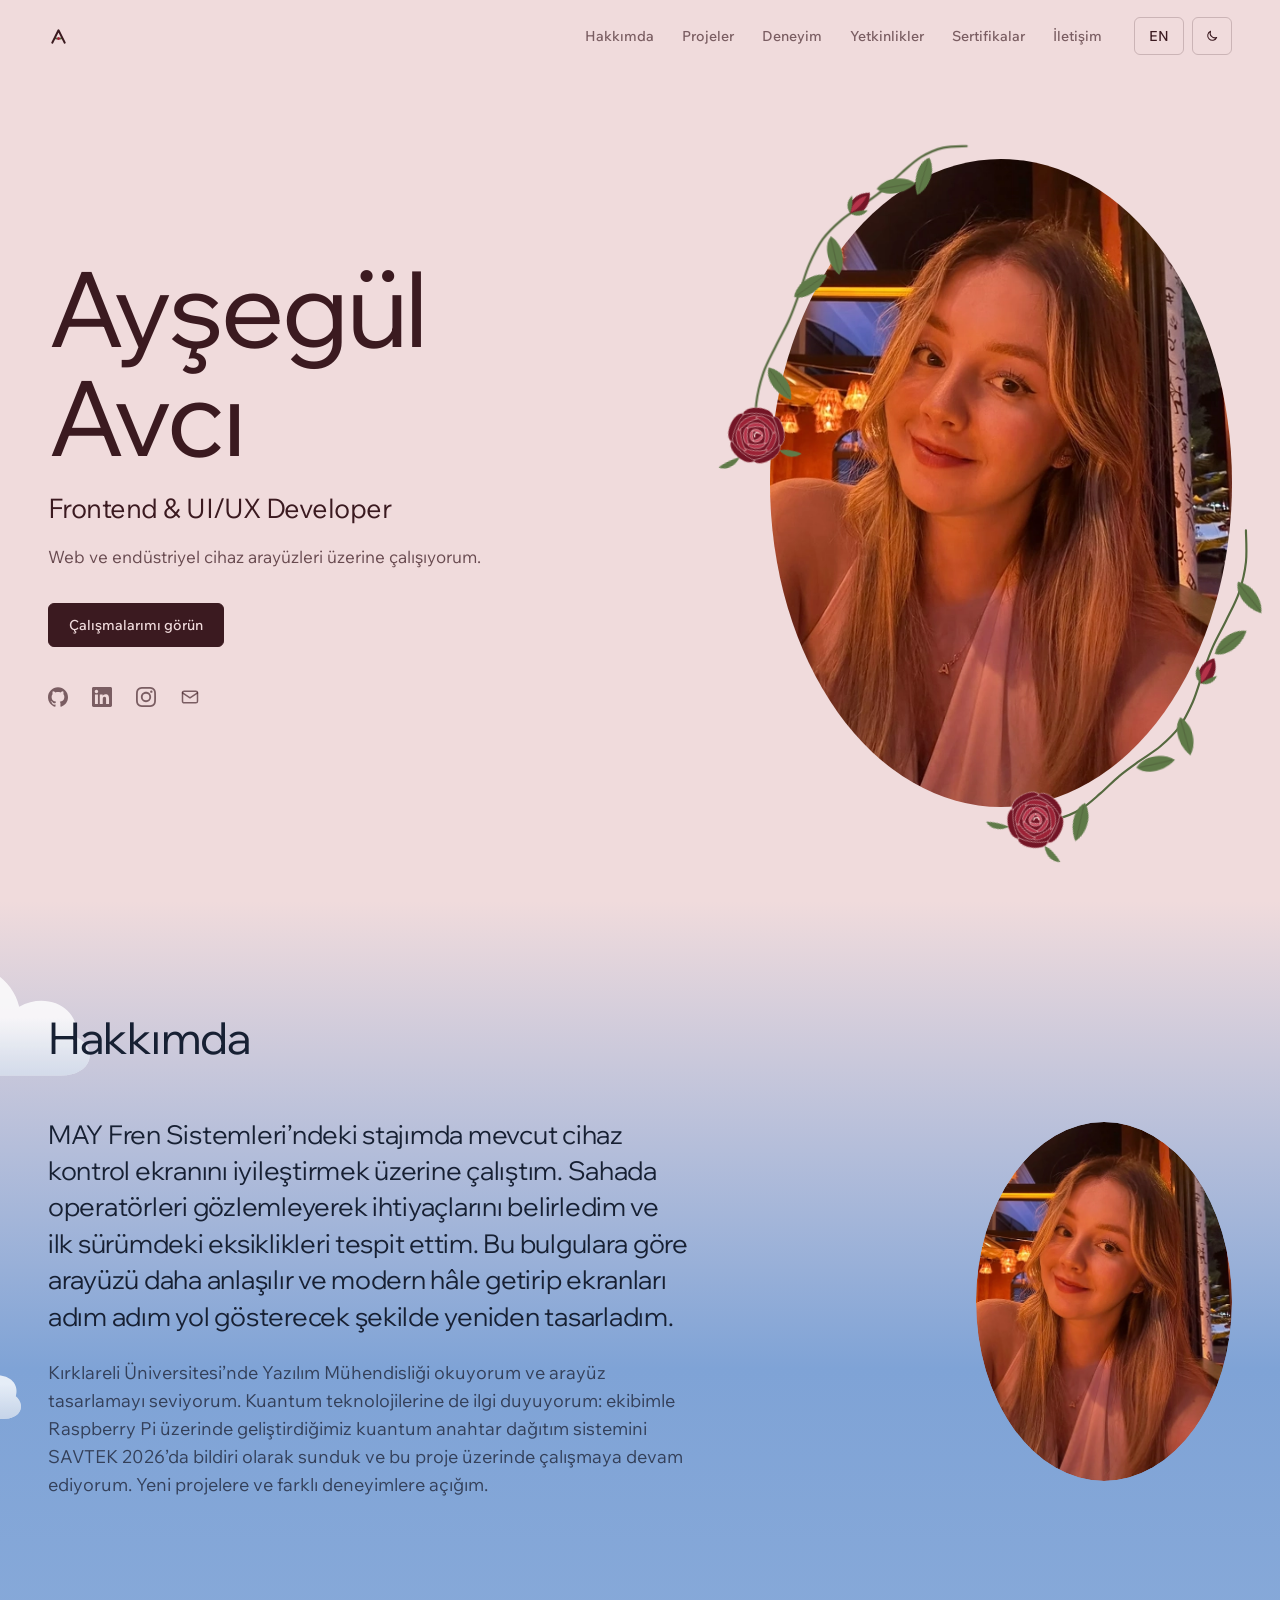
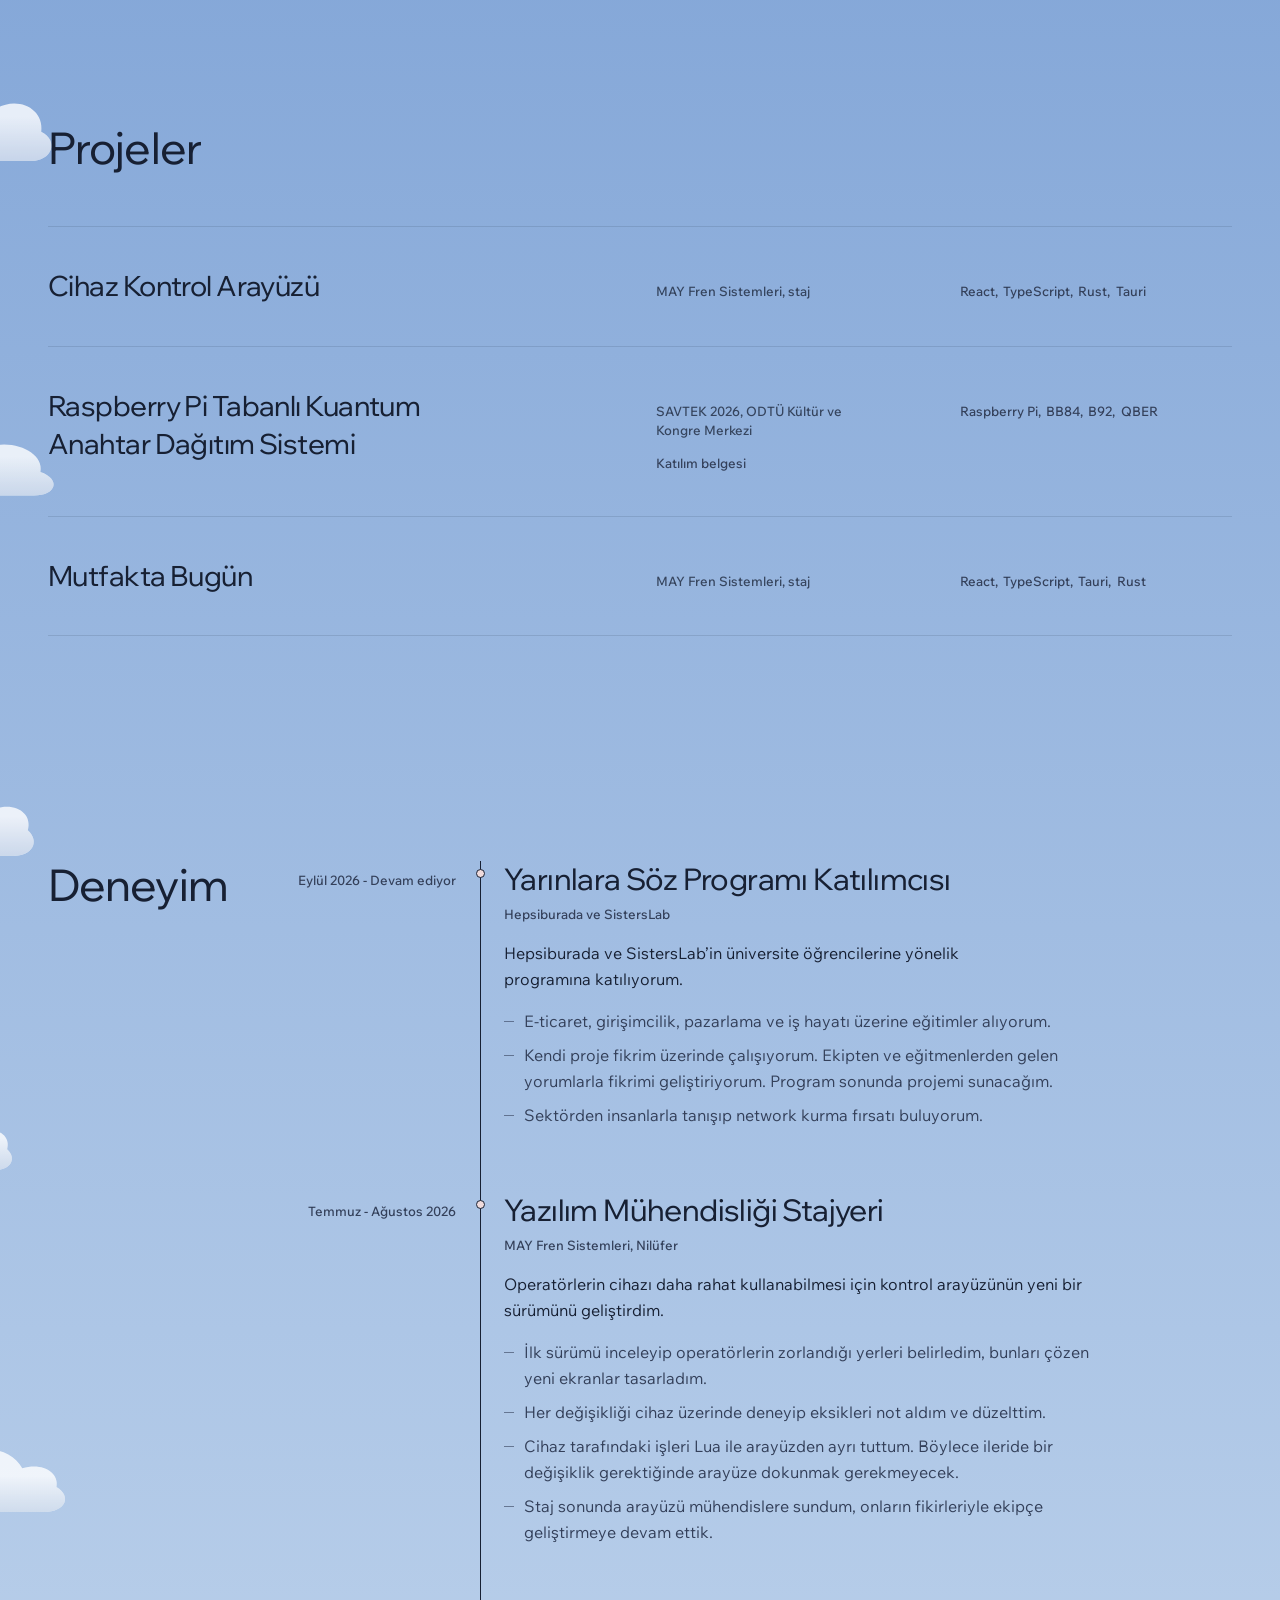
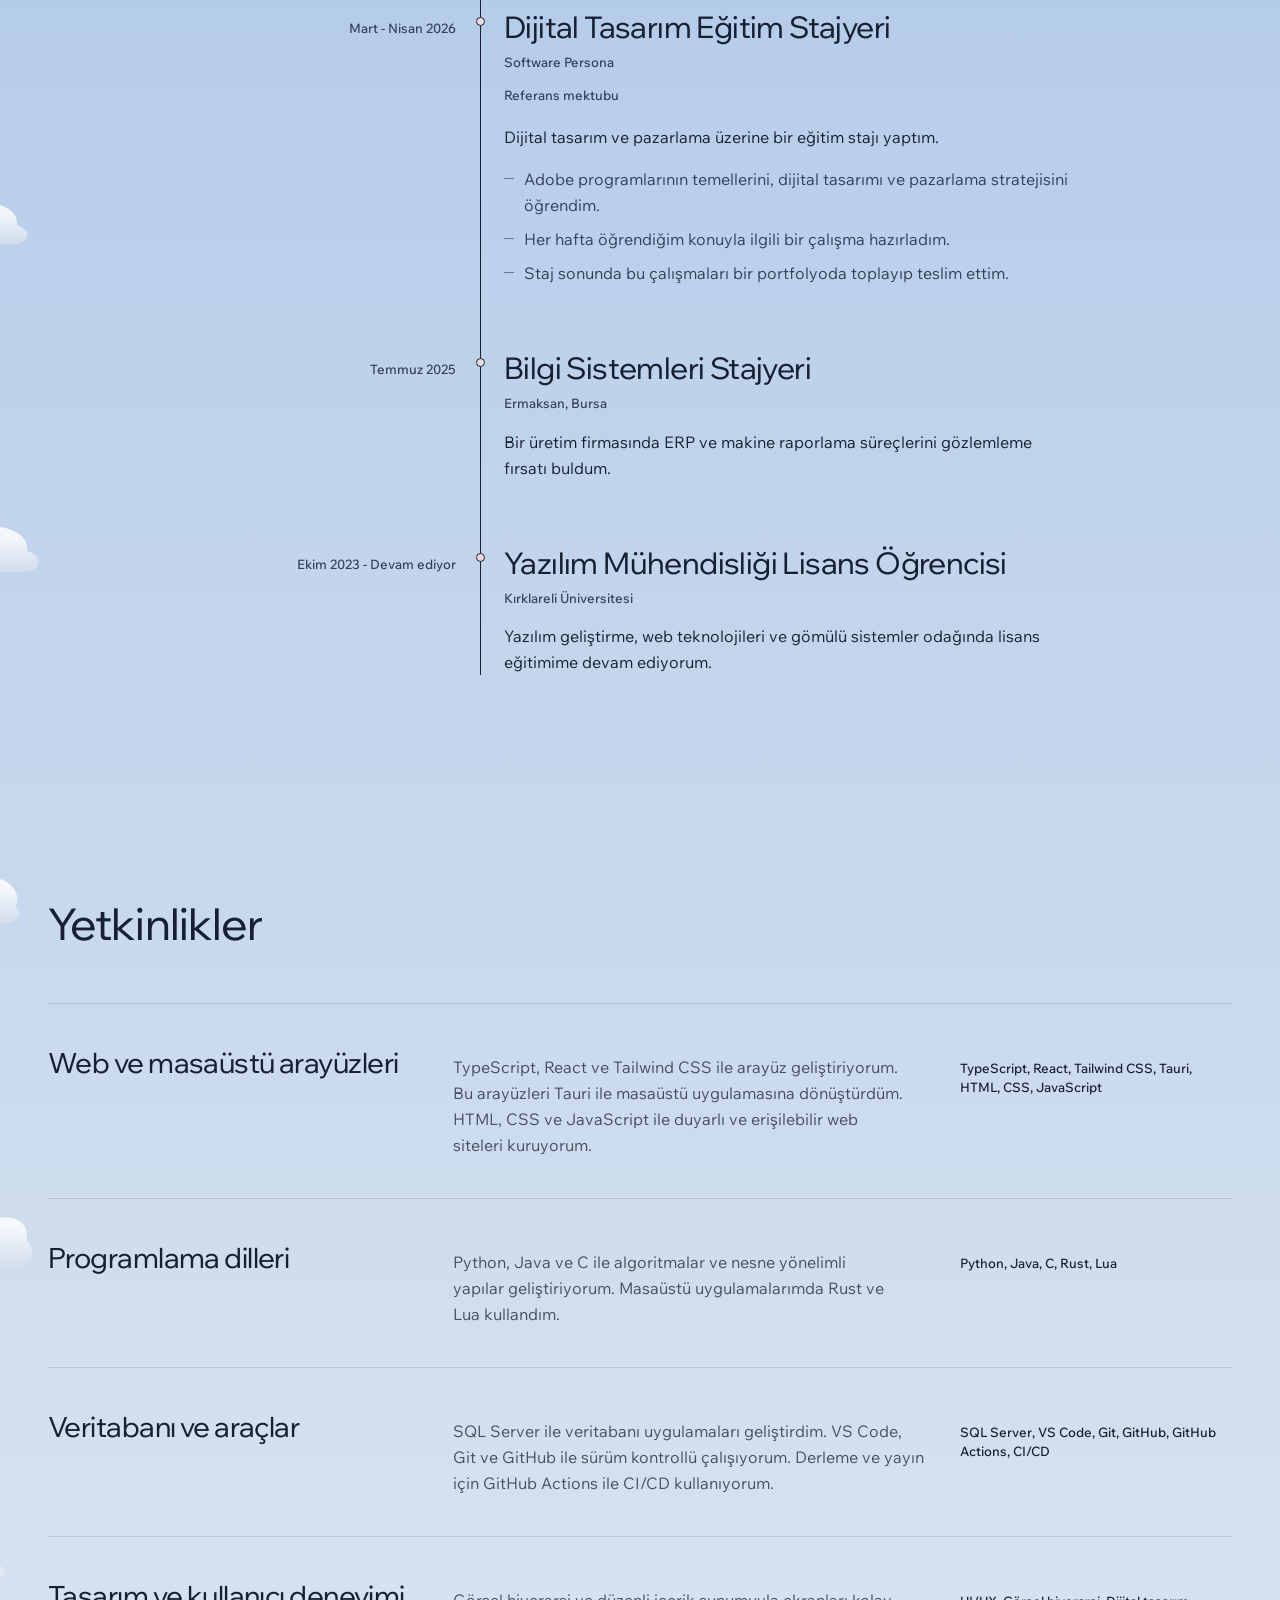
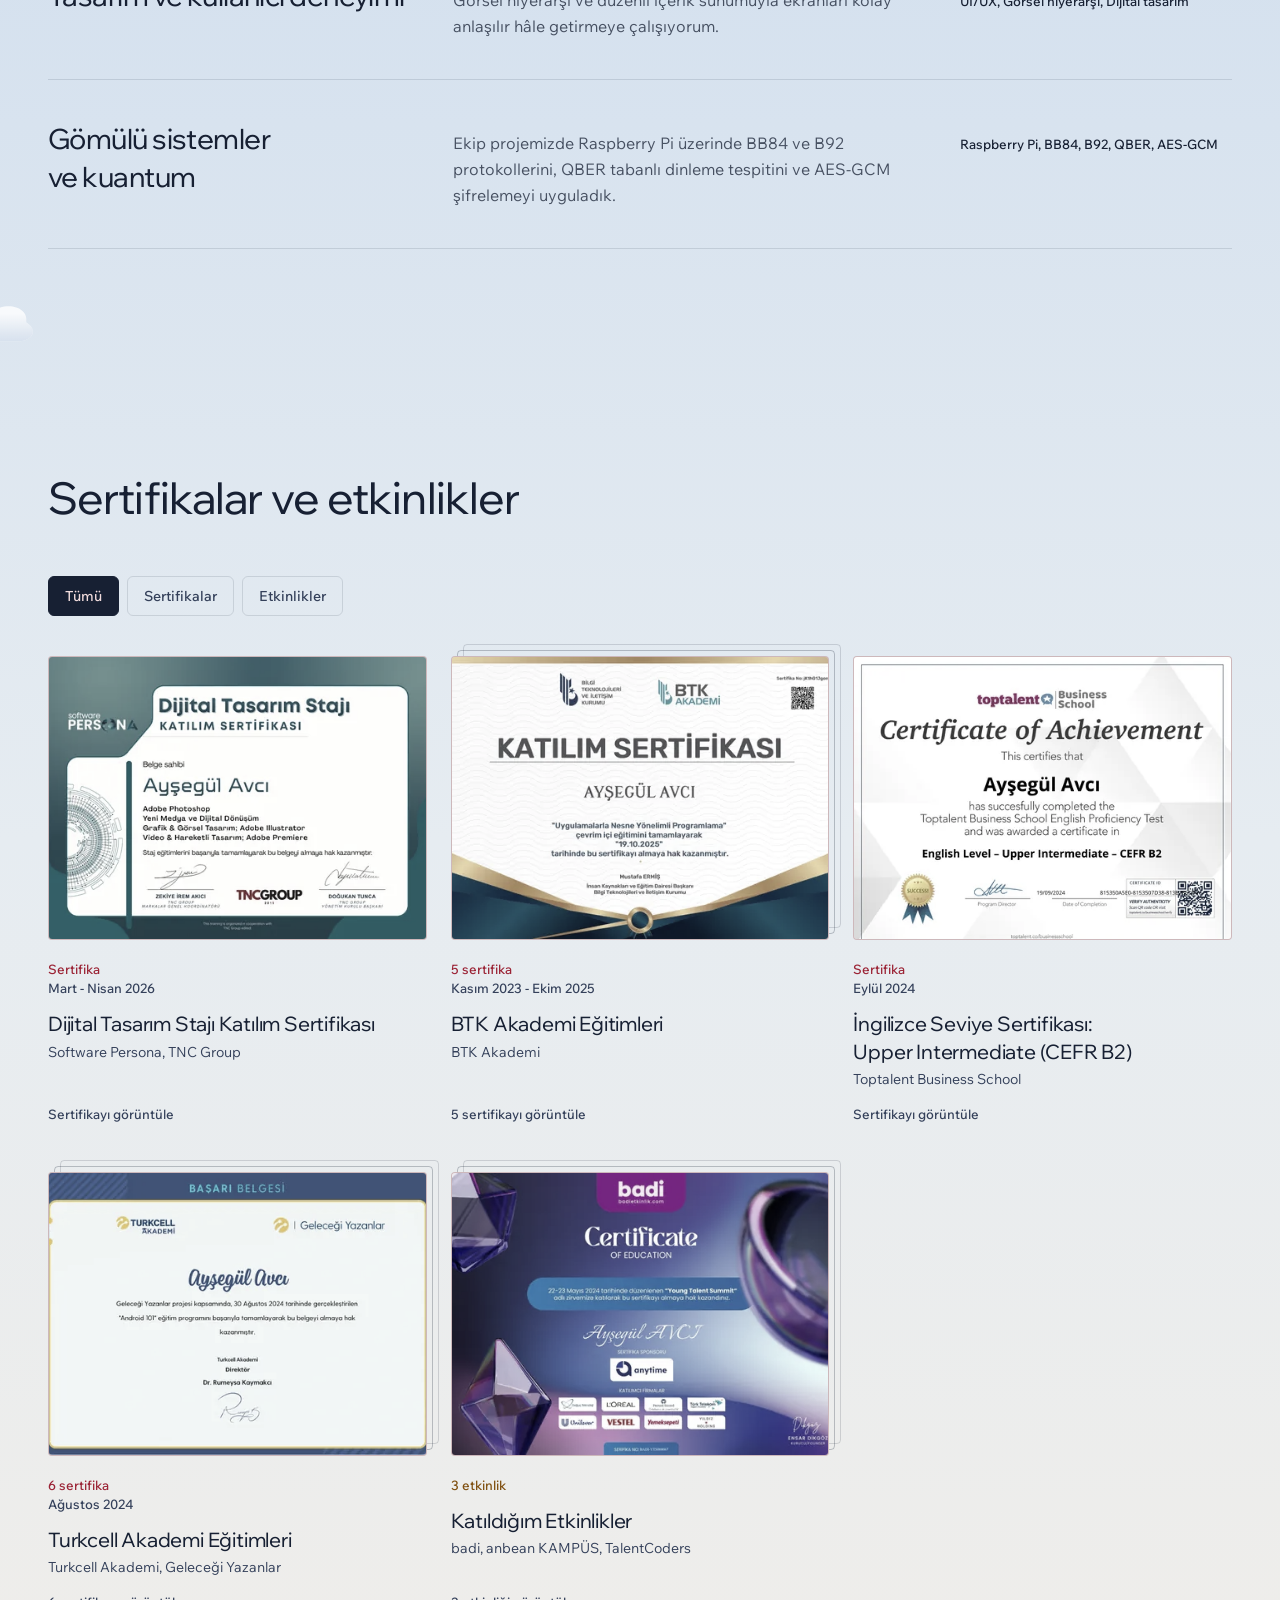
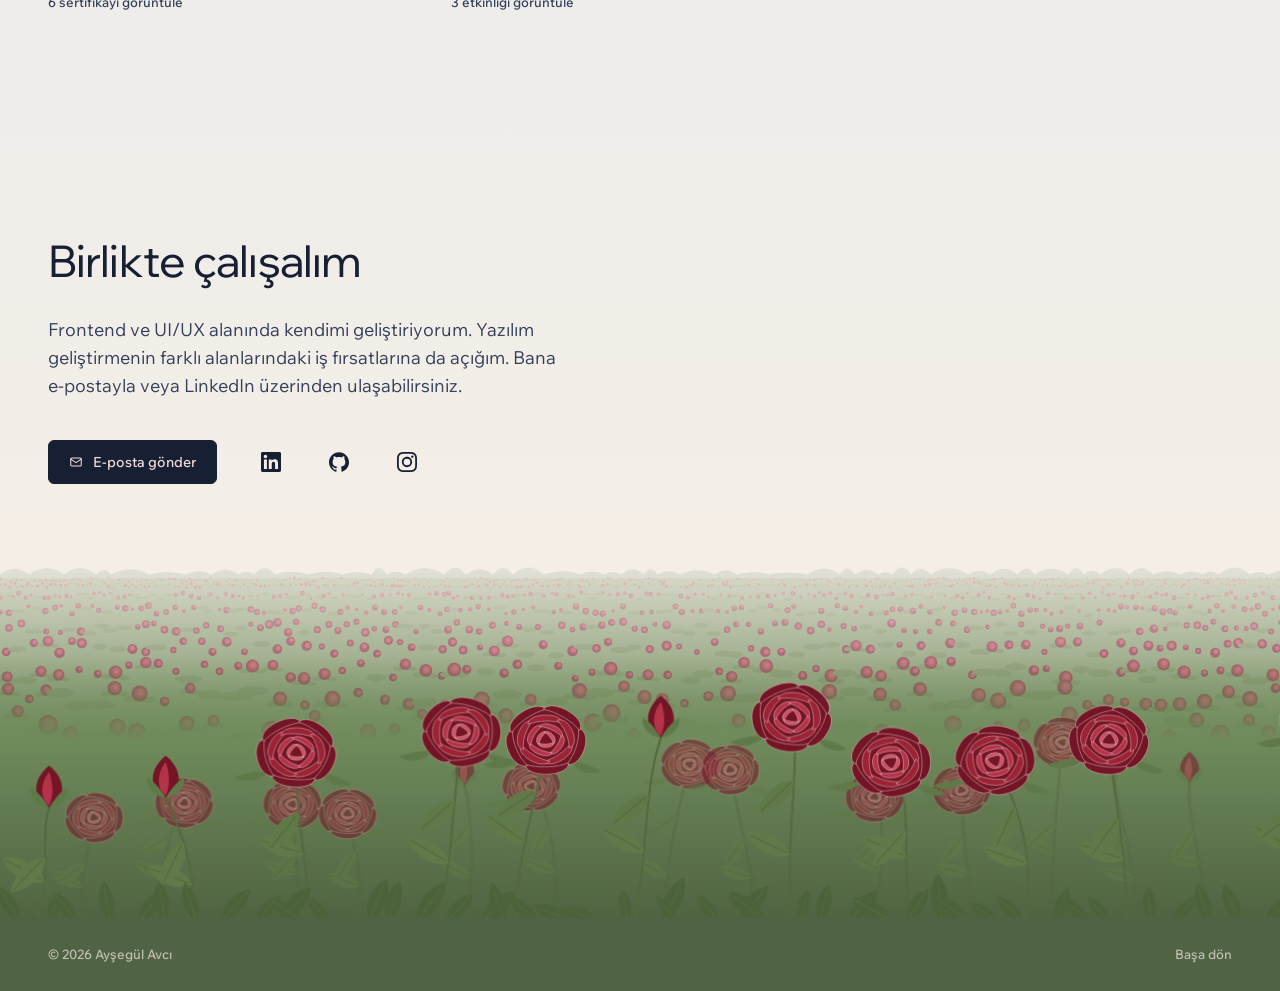
==== commit e1c76297: "Yayın: 17.11.2026 01:38 (kaynak bdb745f, main)" ====
--- a/index.html
+++ b/index.html
@@ -14,4 +14,4 @@
       "affiliation": { "@type": "CollegeOrUniversity", "name": "Kırklareli Üniversitesi" },
       "sameAs": ["https://www.linkedin.com/in/aysegulavci/", "https://github.com/avciaysegul", "https://www.instagram.com/ayseguul.avci/"]
     }
-  } </script> <link rel="alternate" hreflang="tr" href="https://avciaysegul.github.io/"> <link rel="alternate" hreflang="en" href="https://avciaysegul.github.io/en/"> <link rel="alternate" hreflang="x-default" href="https://avciaysegul.github.io/"> <link rel="icon" type="image/svg+xml" href="/assets/logo/favicon.svg?v=54672d47d8"> <link rel="preload" href="/assets/fonts/wix-madefor-text-latin.woff2" as="font" type="font/woff2" crossorigin> <link rel="preload" href="/assets/fonts/wix-madefor-display-latin.woff2" as="font" type="font/woff2" crossorigin> <link rel="preload" href="/assets/fonts/wix-madefor-text-latin-ext.woff2" as="font" type="font/woff2" crossorigin> <link rel="preload" href="/assets/fonts/wix-madefor-display-latin-ext.woff2" as="font" type="font/woff2" crossorigin> <link rel="stylesheet" href="/assets/css/main.css?v=2670424d67"> <script type="module" src="/assets/js/main.js?v=7b07bd082f"></script> </head> <body> <a class="btn btn-primary fixed top-3 left-3 z-50 -translate-y-24 focus:translate-y-0" href="#main">Ana içeriğe geç</a> <header class="site-header sticky top-0 z-40 border-b border-transparent bg-bg transition-colors duration-500" data-header> <nav class="page flex h-18 items-center justify-between gap-6" aria-label="Ana menü"> <a class="flex items-center gap-2.5 no-underline" data-home-link href="/#top" aria-label="Ayşegül Avcı ana sayfa"> <svg class="size-[21px] shrink-0" viewBox="0 0 64 64" aria-hidden="true" focusable="false" data-logo-header> <path fill="var(--rose-stem)" d="M19.33 38.33Q25.67 32.33 32 38.33Q25.67 44.33 19.33 38.33ZM44.67 38.33Q38.33 32.33 32 38.33Q38.33 44.33 44.67 38.33Z"/><path d="M13 51L32 13L51 51" fill="none" stroke="currentColor" stroke-width="6" stroke-linecap="round" stroke-linejoin="round"/><circle cx="32" cy="38.33" r="4.66" fill="var(--accent)"/> </svg> <span class="font-display text-xl font-medium tracking-[-.01em]" data-brand data-brand-dock>Ayşegül Avcı</span> </a> <button class="btn px-3 lg:hidden" type="button" data-menu-toggle aria-controls="site-menu" aria-expanded="false" aria-label="Menüyü aç" data-label-open="Menüyü aç" data-label-close="Menüyü kapat"> <span data-icon-open><svg class="size-4" viewBox="0 0 24 24" fill="none" stroke="currentColor" stroke-width="1.8" stroke-linecap="round" stroke-linejoin="round" aria-hidden="true" focusable="false"><path d="M4 7h16M4 12h16M4 17h16"/></svg> </span> <span data-icon-close hidden><svg class="size-4" viewBox="0 0 24 24" fill="none" stroke="currentColor" stroke-width="1.8" stroke-linecap="round" stroke-linejoin="round" aria-hidden="true" focusable="false"><path d="M6 6l12 12M18 6 6 18"/></svg> </span> </button> <div id="site-menu" data-menu class="absolute inset-x-0 top-full hidden flex-col gap-6 border-b border-line bg-bg px-5 py-8 data-[open=true]:flex sm:px-8 lg:static lg:flex lg:flex-row lg:items-center lg:gap-8 lg:border-0 lg:bg-transparent lg:p-0"> <ul class="relative flex flex-col gap-1 lg:flex-row lg:gap-7" data-nav-list> <li><a class="nav-link relative block py-2 text-sm font-medium text-muted no-underline hover:text-text lg:py-1" href="/#about" data-nav="about">Hakkımda</a></li> <li><a class="nav-link relative block py-2 text-sm font-medium text-muted no-underline hover:text-text lg:py-1" href="/#projects" data-nav="projects">Projeler</a></li> <li><a class="nav-link relative block py-2 text-sm font-medium text-muted no-underline hover:text-text lg:py-1" href="/#experience" data-nav="experience">Deneyim</a></li> <li><a class="nav-link relative block py-2 text-sm font-medium text-muted no-underline hover:text-text lg:py-1" href="/#skills" data-nav="skills">Yetkinlikler</a></li> <li><a class="nav-link relative block py-2 text-sm font-medium text-muted no-underline hover:text-text lg:py-1" href="/#credentials" data-nav="credentials">Sertifikalar</a></li> <li><a class="nav-link relative block py-2 text-sm font-medium text-muted no-underline hover:text-text lg:py-1" href="/#contact" data-nav="contact">İletişim</a></li> </ul> <div class="flex gap-2"> <a class="btn min-h-9 px-3.5" href="/en/" hreflang="en" lang="en" aria-label="EN, Switch to English">EN</a> <button class="btn min-h-9 px-3" type="button" data-theme-toggle aria-pressed="false" data-label-light="Açık temaya geç" data-label-dark="Koyu temaya geç" aria-label="Açık temaya geç"> <span class="hidden dark:inline"><svg class="size-3.5" viewBox="0 0 24 24" fill="none" stroke="currentColor" stroke-width="1.8" stroke-linecap="round" stroke-linejoin="round" aria-hidden="true" focusable="false"><circle cx="12" cy="12" r="4"/><path d="M12 2v2M12 20v2M4.9 4.9l1.4 1.4M17.7 17.7l1.4 1.4M2 12h2M20 12h2M4.9 19.1l1.4-1.4M17.7 6.3l1.4-1.4"/></svg> </span> <span class="dark:hidden"><svg class="size-3.5" viewBox="0 0 24 24" fill="none" stroke="currentColor" stroke-width="1.8" stroke-linecap="round" stroke-linejoin="round" aria-hidden="true" focusable="false"><path d="M20 14.5A8 8 0 0 1 9.5 4a8 8 0 1 0 10.5 10.5Z"/></svg> </span> </button> </div> </div> </nav> </header> <main id="main"> <section id="top" class="hero-cover" data-hero-section> <div class="hero-door" data-photo-home> <button class="hero-flip" type="button" aria-pressed="false" aria-label="Fotoğrafı çevir" data-photo-flip> <span class="hero-card"> <span class="hero-face"><img src="/assets/hero-aksam.webp" srcset="/assets/hero-aksam-520.webp 520w, /assets/hero-aksam.webp 970w" sizes="(width < 48rem) min(78vw, 21rem), min(51svh, 41vw, 36rem)" alt="Ayşegül Avcı, akşam ışıkları altında bir restoranda" width="970" height="1360" fetchpriority="high"></span> <span class="hero-face hero-face-back"><img data-src="/assets/hero-ev.webp" data-srcset="/assets/hero-ev-520.webp 520w, /assets/hero-ev.webp 1020w" sizes="(width < 48rem) min(78vw, 21rem), min(51svh, 41vw, 36rem)" alt="Ayşegül Avcı, evde çekilmiş bir fotoğrafta" width="1020" height="1430" fetchpriority="low" decoding="async"></span> </span> </button> <svg class="hero-rose" viewBox="0 0 970 1360" aria-hidden="true" focusable="false"> <g class="rv-vine"><path class="rv-stem" pathLength="1" style="--d:0.95s" d="M557.2 1387.1C565.4 1386.5 590.4 1387.5 606.3 1383.7C622.3 1379.9 638.2 1373.0 652.8 1364.2C667.4 1355.4 680.6 1342.5 694.0 1331.0C707.4 1319.4 719.5 1306.3 733.0 1295.1C746.5 1283.9 760.5 1274.2 774.9 1263.8C789.3 1253.4 805.4 1244.5 819.4 1232.6C833.4 1220.6 847.7 1207.5 859.1 1191.9C870.4 1176.3 879.4 1157.6 887.6 1139.0C895.7 1120.4 900.9 1099.5 907.9 1080.2C915.0 1060.8 921.5 1041.7 929.8 1023.0C938.1 1004.3 948.5 986.7 957.6 967.9C966.7 949.0 977.5 930.2 984.4 909.9C991.3 889.6 996.5 867.9 998.9 846.2C1001.3 824.4 998.9 790.5 998.9 779.4"/> <g transform="translate(981.6 887.3) rotate(62.4) scale(1.7)"><g class="rv-pop rv-leafg" style="--d:3.04s"><g class="rv-sway" style="--s:2.16s"><path class="rv-leaf" d="M0 0C10-14 32-18 48-8 34 6 12 10 0 0Z"/><path class="rv-vein" d="M4 0C18-3 30-5 44-8"/></g></g></g> <g transform="translate(933.6 1039.2) rotate(332.9) scale(1.7)"><g class="rv-pop rv-leafg" style="--d:2.64s"><g class="rv-sway" style="--s:1.49s"><path class="rv-leaf" d="M0 0C10-14 32-18 48-8 34 6 12 10 0 0Z"/><path class="rv-vein" d="M4 0C18-3 30-5 44-8"/></g></g></g> <g transform="translate(861.3 1171.7) rotate(84.6) scale(1.7)"><g class="rv-pop rv-leafg" style="--d:2.24s"><g class="rv-sway" style="--s:0.81s"><path class="rv-leaf" d="M0 0C10-14 32-18 48-8 34 6 12 10 0 0Z"/><path class="rv-vein" d="M4 0C18-3 30-5 44-8"/></g></g></g> <g transform="translate(768.9 1277.7) rotate(358.0) scale(1.7)"><g class="rv-pop rv-leafg" style="--d:1.85s"><g class="rv-sway" style="--s:0.14s"><path class="rv-leaf" d="M0 0C10-14 32-18 48-8 34 6 12 10 0 0Z"/><path class="rv-vein" d="M4 0C18-3 30-5 44-8"/></g></g></g> <g transform="translate(661.1 1351.6) rotate(113.6) scale(1.7)"><g class="rv-pop rv-leafg" style="--d:1.45s"><g class="rv-sway" style="--s:2.47s"><path class="rv-leaf" d="M0 0C10-14 32-18 48-8 34 6 12 10 0 0Z"/><path class="rv-vein" d="M4 0C18-3 30-5 44-8"/></g></g></g> <g transform="translate(904.2 1100.9) rotate(27.9) scale(1.5)"><g class="rv-pop rv-budg" style="--d:2.46s"><g class="rv-sway" style="--s:1.19s"><path class="rv-p1" d="M0 0C-13-7-15-26 0-40 15-26 13-7 0 0Z"/><path class="rv-p3" d="M0-2C-7-8-8-22 0-34 3-24 4-12 0-2Z"/><path class="rv-sepalf" d="M0 0C-10-2-16-10-15-20-8-14-4-8 0 0ZM0 0C10-2 16-10 15-20 8-14 4-8 0 0Z"/></g></g></g> <g transform="translate(557.2 1387.1) rotate(25.4) scale(1.7)"><g class="rv-pop rv-bloomg" style="--d:0.60s"><g class="rv-sway" style="--s:1.02s"><circle class="rv-p1" r="31"/><path class="rv-p1 rv-edge" transform="translate(24.0 0.0) rotate(90.0)" d="M-19 0C-19 -14.4 19 -14.4 19 0C8.6 -4.5 -8.6 -4.5 -19 0Z"/><path class="rv-p1 rv-edge" transform="translate(7.4 22.8) rotate(162.0)" d="M-19 0C-19 -14.4 19 -14.4 19 0C8.6 -4.5 -8.6 -4.5 -19 0Z"/><path class="rv-p1 rv-edge" transform="translate(-19.4 14.1) rotate(234.0)" d="M-19 0C-19 -14.4 19 -14.4 19 0C8.6 -4.5 -8.6 -4.5 -19 0Z"/><path class="rv-p1 rv-edge" transform="translate(-19.4 -14.1) rotate(306.0)" d="M-19 0C-19 -14.4 19 -14.4 19 0C8.6 -4.5 -8.6 -4.5 -19 0Z"/><path class="rv-p1 rv-edge" transform="translate(7.4 -22.8) rotate(378.0)" d="M-19 0C-19 -14.4 19 -14.4 19 0C8.6 -4.5 -8.6 -4.5 -19 0Z"/><path class="rv-p2 rv-edge" transform="translate(12.9 9.4) rotate(126.0)" d="M-15 0C-15 -11.7 15 -11.7 15 0C6.8 -3.6 -6.8 -3.6 -15 0Z"/><path class="rv-p2 rv-edge" transform="translate(-4.9 15.2) rotate(198.0)" d="M-15 0C-15 -11.7 15 -11.7 15 0C6.8 -3.6 -6.8 -3.6 -15 0Z"/><path class="rv-p2 rv-edge" transform="translate(-16.0 0.0) rotate(270.0)" d="M-15 0C-15 -11.7 15 -11.7 15 0C6.8 -3.6 -6.8 -3.6 -15 0Z"/><path class="rv-p2 rv-edge" transform="translate(-4.9 -15.2) rotate(342.0)" d="M-15 0C-15 -11.7 15 -11.7 15 0C6.8 -3.6 -6.8 -3.6 -15 0Z"/><path class="rv-p2 rv-edge" transform="translate(12.9 -9.4) rotate(414.0)" d="M-15 0C-15 -11.7 15 -11.7 15 0C6.8 -3.6 -6.8 -3.6 -15 0Z"/><path class="rv-p3 rv-edge" transform="translate(8.8 1.9) rotate(102.0)" d="M-11 0C-11 -9.0 11 -9.0 11 0C5.0 -2.8 -5.0 -2.8 -11 0Z"/><path class="rv-p3 rv-edge" transform="translate(-1.9 8.8) rotate(192.0)" d="M-11 0C-11 -9.0 11 -9.0 11 0C5.0 -2.8 -5.0 -2.8 -11 0Z"/><path class="rv-p3 rv-edge" transform="translate(-8.8 -1.9) rotate(282.0)" d="M-11 0C-11 -9.0 11 -9.0 11 0C5.0 -2.8 -5.0 -2.8 -11 0Z"/><path class="rv-p3 rv-edge" transform="translate(1.9 -8.8) rotate(372.0)" d="M-11 0C-11 -9.0 11 -9.0 11 0C5.0 -2.8 -5.0 -2.8 -11 0Z"/><path class="rv-p4 rv-edge" transform="translate(1.0 2.8) rotate(160.0)" d="M-7 0C-7 -6.3 7 -6.3 7 0C3.1 -2.0 -3.1 -2.0 -7 0Z"/><path class="rv-p4 rv-edge" transform="translate(-3.0 -0.5) rotate(280.0)" d="M-7 0C-7 -6.3 7 -6.3 7 0C3.1 -2.0 -3.1 -2.0 -7 0Z"/><path class="rv-p4 rv-edge" transform="translate(1.9 -2.3) rotate(400.0)" d="M-7 0C-7 -6.3 7 -6.3 7 0C3.1 -2.0 -3.1 -2.0 -7 0Z"/><path class="rv-curl" d="M-2 1C-3-3 2-5 4-2"/><path class="rv-sepalf" d="M-26 22C-34 32-46 34-54 28-44 24-34 21-26 22ZM24 24C30 35 42 38 50 34 42 28 32 24 24 24Z"/></g></g></g></g> <g class="rv-vine"><path class="rv-stem" pathLength="1" style="--d:1.25s" d="M-28.9 580.6C-28.9 569.5 -31.3 535.6 -28.9 513.8C-26.5 492.1 -21.3 470.4 -14.4 450.1C-7.5 429.8 3.3 411.0 12.4 392.1C21.5 373.3 31.9 355.7 40.2 337.0C48.5 318.3 55.0 299.2 62.1 279.8C69.1 260.5 74.3 239.6 82.4 221.0C90.6 202.4 99.6 183.7 110.9 168.1C122.3 152.5 136.6 139.4 150.6 127.4C164.6 115.5 180.7 106.6 195.1 96.2C209.5 85.8 223.5 76.1 237.0 64.9C250.5 53.7 262.6 40.6 276.0 29.0C289.4 17.5 302.6 4.6 317.2 -4.2C331.8 -13.0 347.7 -19.9 363.7 -23.7C379.6 -27.5 404.6 -26.5 412.8 -27.1"/> <g transform="translate(334.3 -3.2) rotate(117.3) scale(1.7)"><g class="rv-pop rv-leafg" style="--d:3.34s"><g class="rv-sway" style="--s:2.67s"><path class="rv-leaf" d="M0 0C10-14 32-18 48-8 34 6 12 10 0 0Z"/><path class="rv-vein" d="M4 0C18-3 30-5 44-8"/></g></g></g> <g transform="translate(223.9 62.9) rotate(1.3) scale(1.7)"><g class="rv-pop rv-leafg" style="--d:2.94s"><g class="rv-sway" style="--s:2.00s"><path class="rv-leaf" d="M0 0C10-14 32-18 48-8 34 6 12 10 0 0Z"/><path class="rv-vein" d="M4 0C18-3 30-5 44-8"/></g></g></g> <g transform="translate(127.6 162.3) rotate(87.4) scale(1.7)"><g class="rv-pop rv-leafg" style="--d:2.54s"><g class="rv-sway" style="--s:1.32s"><path class="rv-leaf" d="M0 0C10-14 32-18 48-8 34 6 12 10 0 0Z"/><path class="rv-vein" d="M4 0C18-3 30-5 44-8"/></g></g></g> <g transform="translate(50.5 289.5) rotate(-24.6) scale(1.7)"><g class="rv-pop rv-leafg" style="--d:2.15s"><g class="rv-sway" style="--s:0.65s"><path class="rv-leaf" d="M0 0C10-14 32-18 48-8 34 6 12 10 0 0Z"/><path class="rv-vein" d="M4 0C18-3 30-5 44-8"/></g></g></g> <g transform="translate(-3.2 437.7) rotate(64.7) scale(1.7)"><g class="rv-pop rv-leafg" style="--d:1.75s"><g class="rv-sway" style="--s:2.98s"><path class="rv-leaf" d="M0 0C10-14 32-18 48-8 34 6 12 10 0 0Z"/><path class="rv-vein" d="M4 0C18-3 30-5 44-8"/></g></g></g> <g transform="translate(168.3 114.3) rotate(-316.7) scale(1.5)"><g class="rv-pop rv-budg" style="--d:2.72s"><g class="rv-sway" style="--s:1.62s"><path class="rv-p1" d="M0 0C-13-7-15-26 0-40 15-26 13-7 0 0Z"/><path class="rv-p3" d="M0-2C-7-8-8-22 0-34 3-24 4-12 0-2Z"/><path class="rv-sepalf" d="M0 0C-10-2-16-10-15-20-8-14-4-8 0 0ZM0 0C10-2 16-10 15-20 8-14 4-8 0 0Z"/></g></g></g> <g transform="translate(-28.9 580.6) rotate(-12.6) scale(1.7)"><g class="rv-pop rv-bloomg" style="--d:0.90s"><g class="rv-sway" style="--s:1.53s"><circle class="rv-p1" r="31"/><path class="rv-p1 rv-edge" transform="translate(24.0 0.0) rotate(90.0)" d="M-19 0C-19 -14.4 19 -14.4 19 0C8.6 -4.5 -8.6 -4.5 -19 0Z"/><path class="rv-p1 rv-edge" transform="translate(7.4 22.8) rotate(162.0)" d="M-19 0C-19 -14.4 19 -14.4 19 0C8.6 -4.5 -8.6 -4.5 -19 0Z"/><path class="rv-p1 rv-edge" transform="translate(-19.4 14.1) rotate(234.0)" d="M-19 0C-19 -14.4 19 -14.4 19 0C8.6 -4.5 -8.6 -4.5 -19 0Z"/><path class="rv-p1 rv-edge" transform="translate(-19.4 -14.1) rotate(306.0)" d="M-19 0C-19 -14.4 19 -14.4 19 0C8.6 -4.5 -8.6 -4.5 -19 0Z"/><path class="rv-p1 rv-edge" transform="translate(7.4 -22.8) rotate(378.0)" d="M-19 0C-19 -14.4 19 -14.4 19 0C8.6 -4.5 -8.6 -4.5 -19 0Z"/><path class="rv-p2 rv-edge" transform="translate(12.9 9.4) rotate(126.0)" d="M-15 0C-15 -11.7 15 -11.7 15 0C6.8 -3.6 -6.8 -3.6 -15 0Z"/><path class="rv-p2 rv-edge" transform="translate(-4.9 15.2) rotate(198.0)" d="M-15 0C-15 -11.7 15 -11.7 15 0C6.8 -3.6 -6.8 -3.6 -15 0Z"/><path class="rv-p2 rv-edge" transform="translate(-16.0 0.0) rotate(270.0)" d="M-15 0C-15 -11.7 15 -11.7 15 0C6.8 -3.6 -6.8 -3.6 -15 0Z"/><path class="rv-p2 rv-edge" transform="translate(-4.9 -15.2) rotate(342.0)" d="M-15 0C-15 -11.7 15 -11.7 15 0C6.8 -3.6 -6.8 -3.6 -15 0Z"/><path class="rv-p2 rv-edge" transform="translate(12.9 -9.4) rotate(414.0)" d="M-15 0C-15 -11.7 15 -11.7 15 0C6.8 -3.6 -6.8 -3.6 -15 0Z"/><path class="rv-p3 rv-edge" transform="translate(8.8 1.9) rotate(102.0)" d="M-11 0C-11 -9.0 11 -9.0 11 0C5.0 -2.8 -5.0 -2.8 -11 0Z"/><path class="rv-p3 rv-edge" transform="translate(-1.9 8.8) rotate(192.0)" d="M-11 0C-11 -9.0 11 -9.0 11 0C5.0 -2.8 -5.0 -2.8 -11 0Z"/><path class="rv-p3 rv-edge" transform="translate(-8.8 -1.9) rotate(282.0)" d="M-11 0C-11 -9.0 11 -9.0 11 0C5.0 -2.8 -5.0 -2.8 -11 0Z"/><path class="rv-p3 rv-edge" transform="translate(1.9 -8.8) rotate(372.0)" d="M-11 0C-11 -9.0 11 -9.0 11 0C5.0 -2.8 -5.0 -2.8 -11 0Z"/><path class="rv-p4 rv-edge" transform="translate(1.0 2.8) rotate(160.0)" d="M-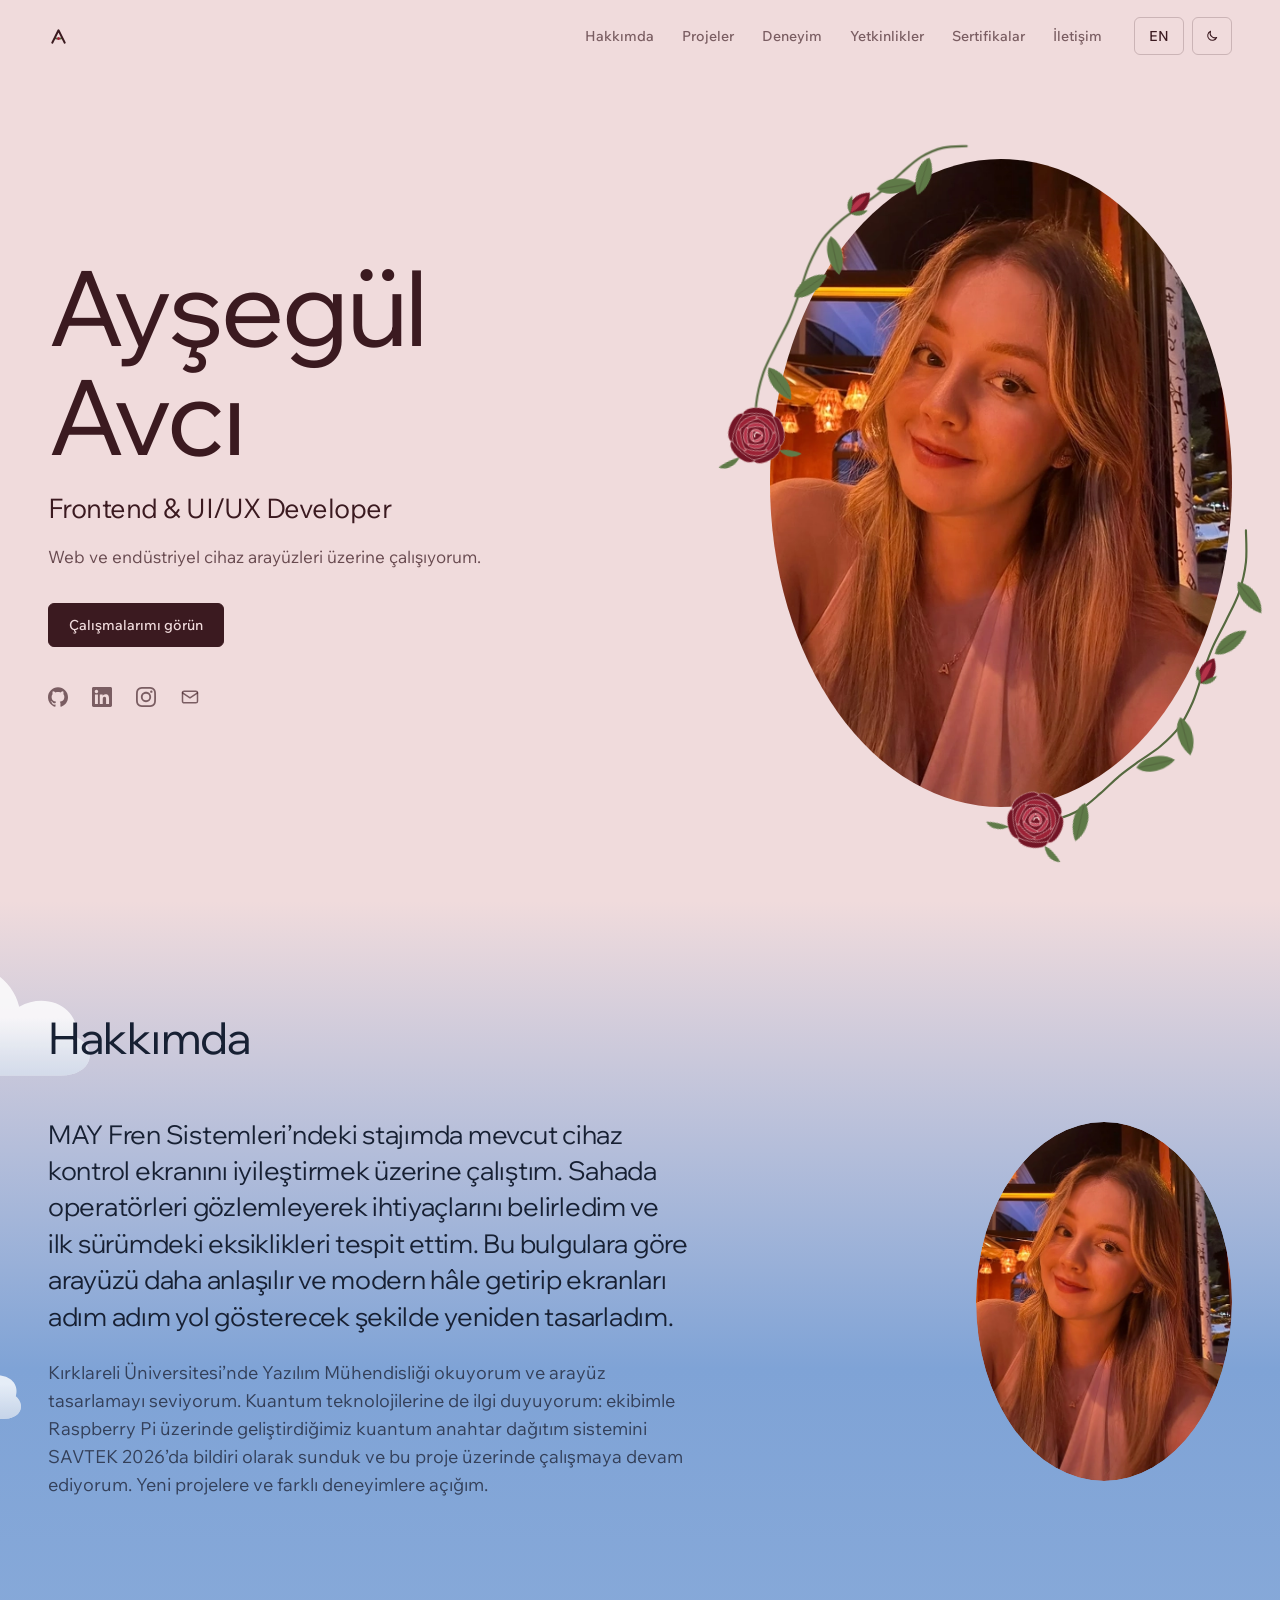
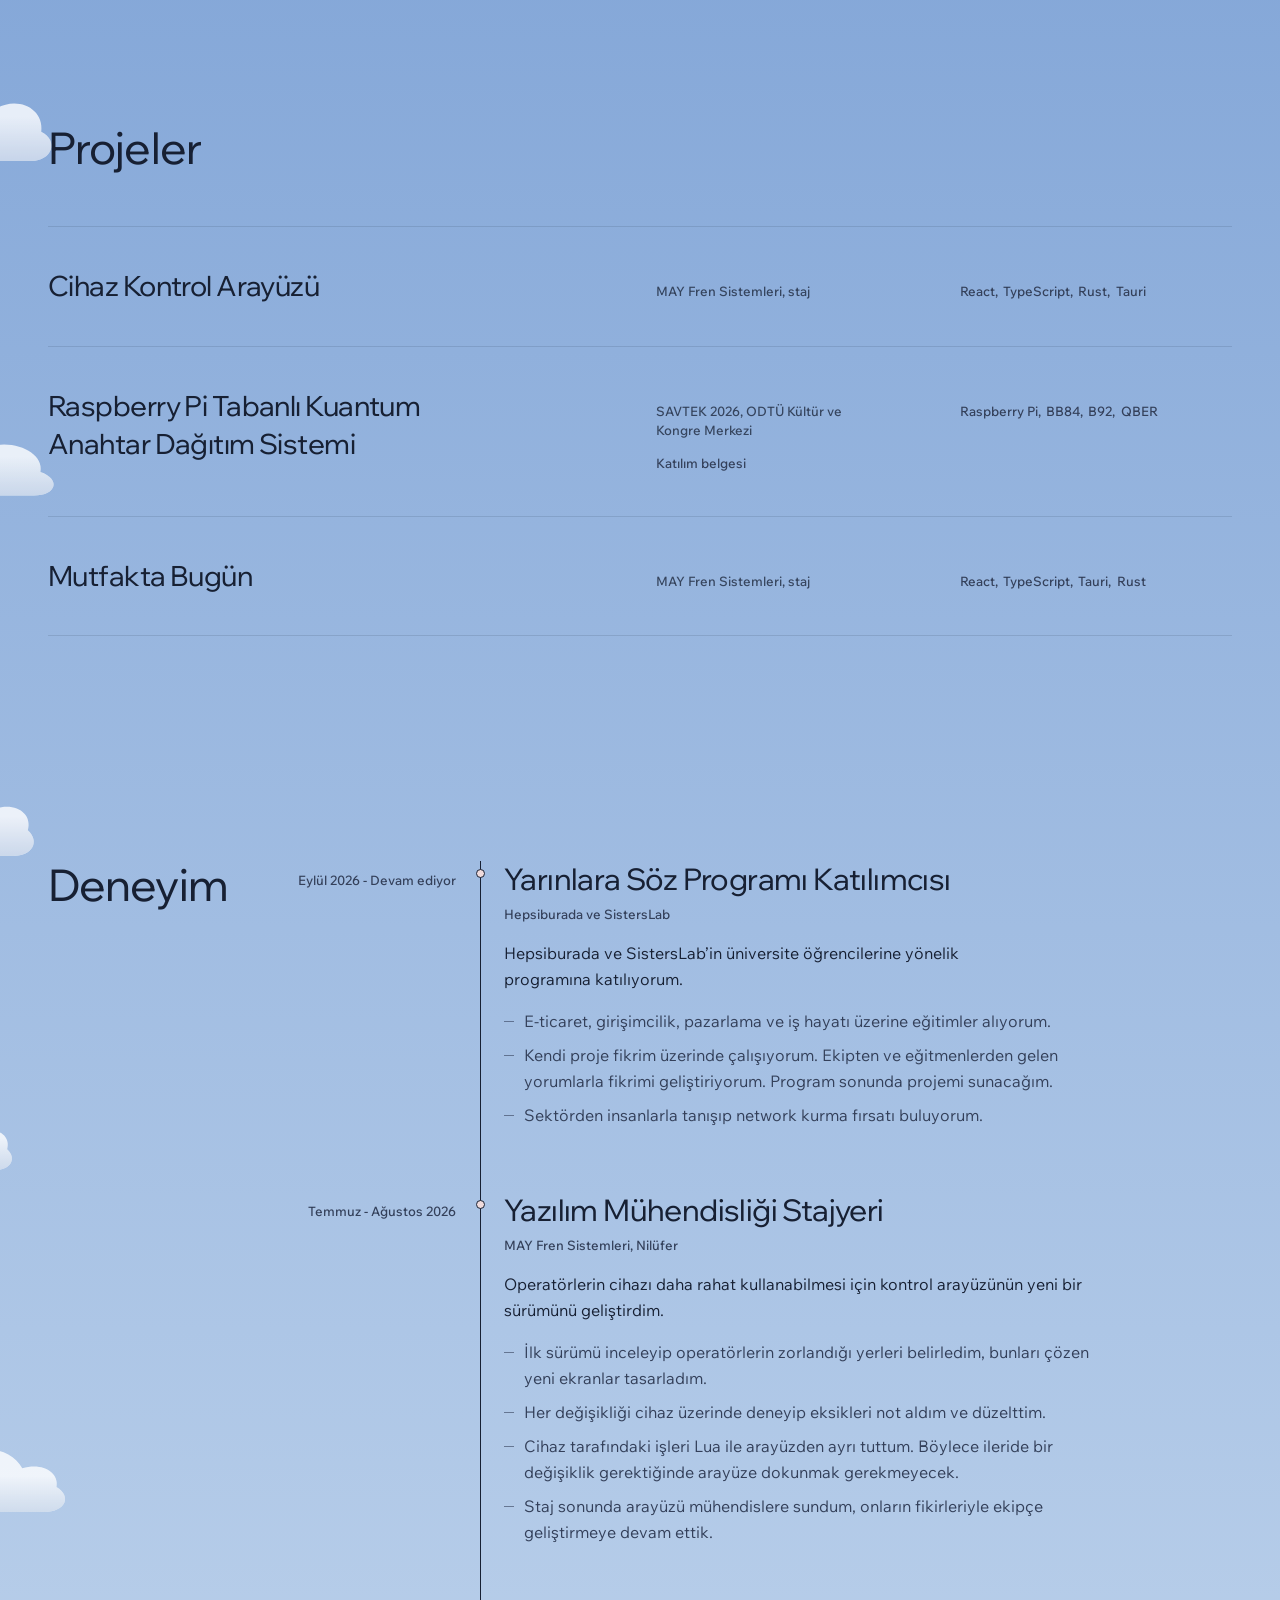
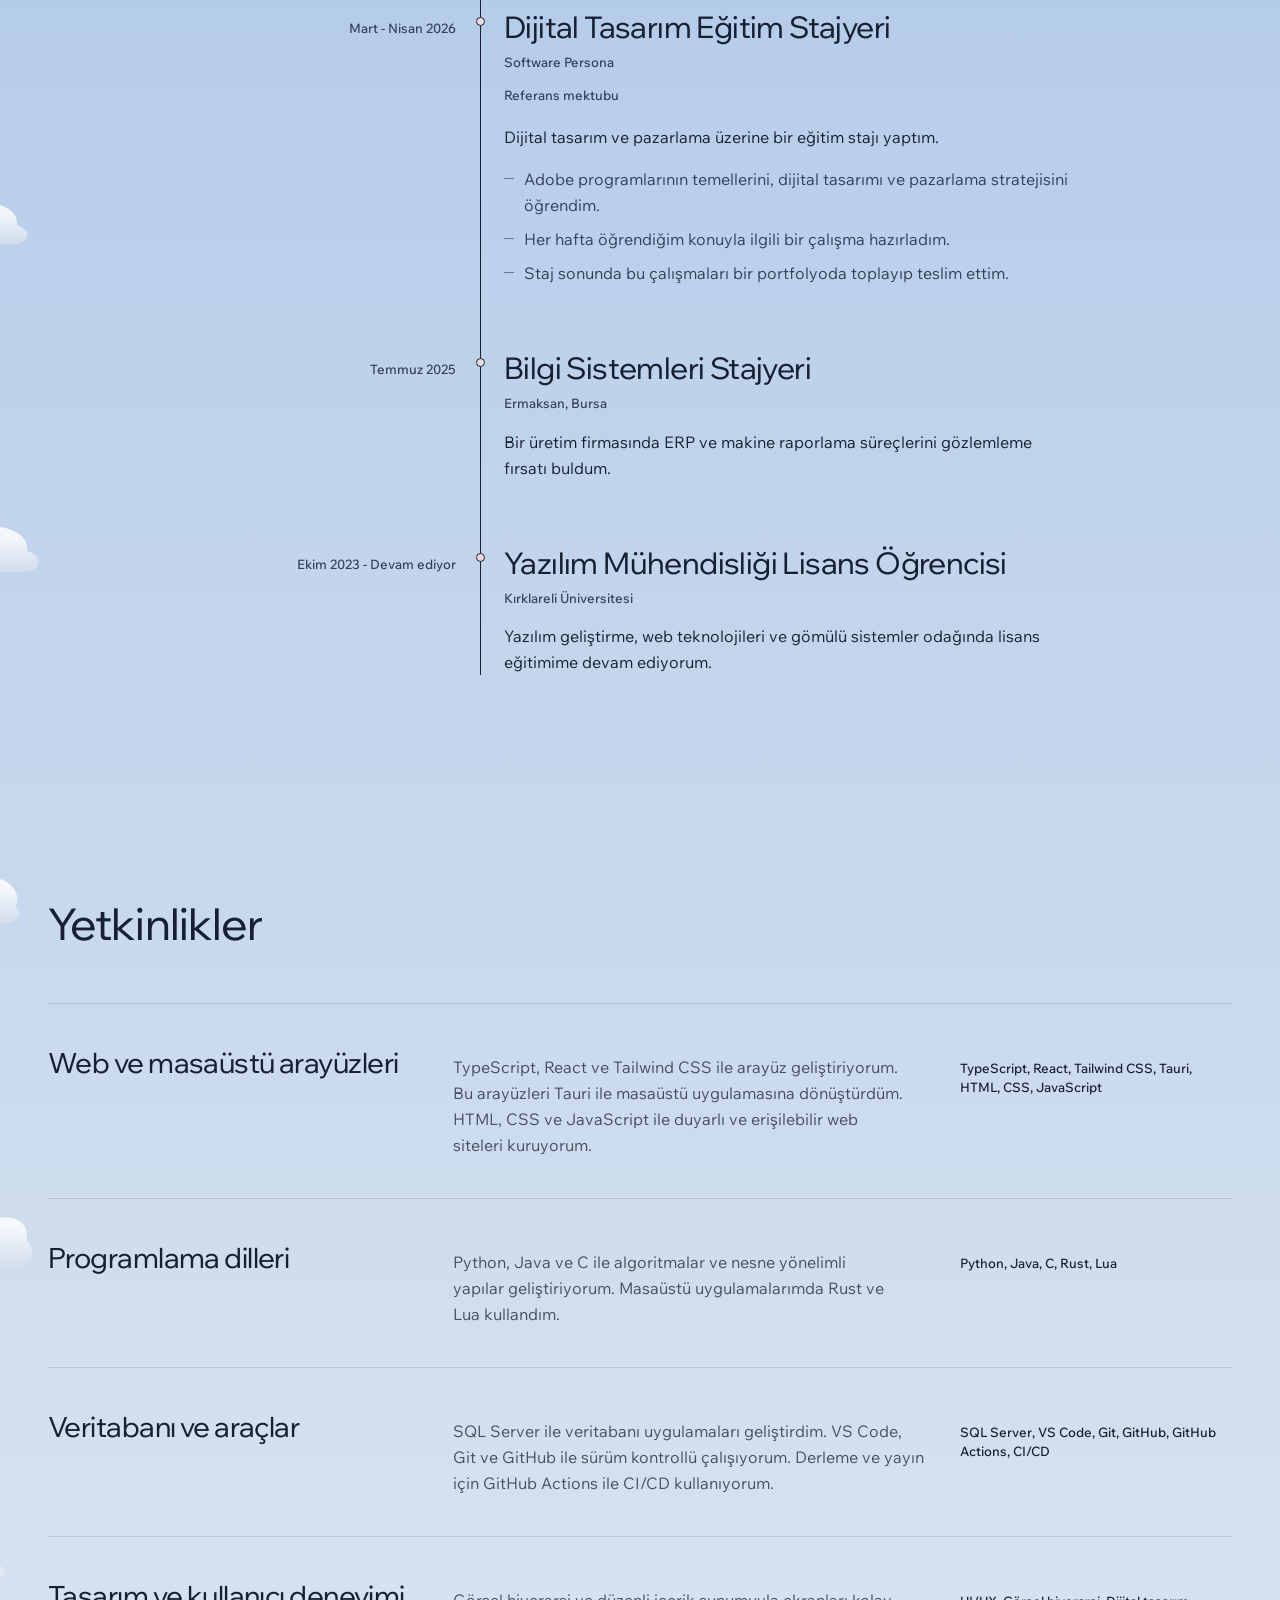
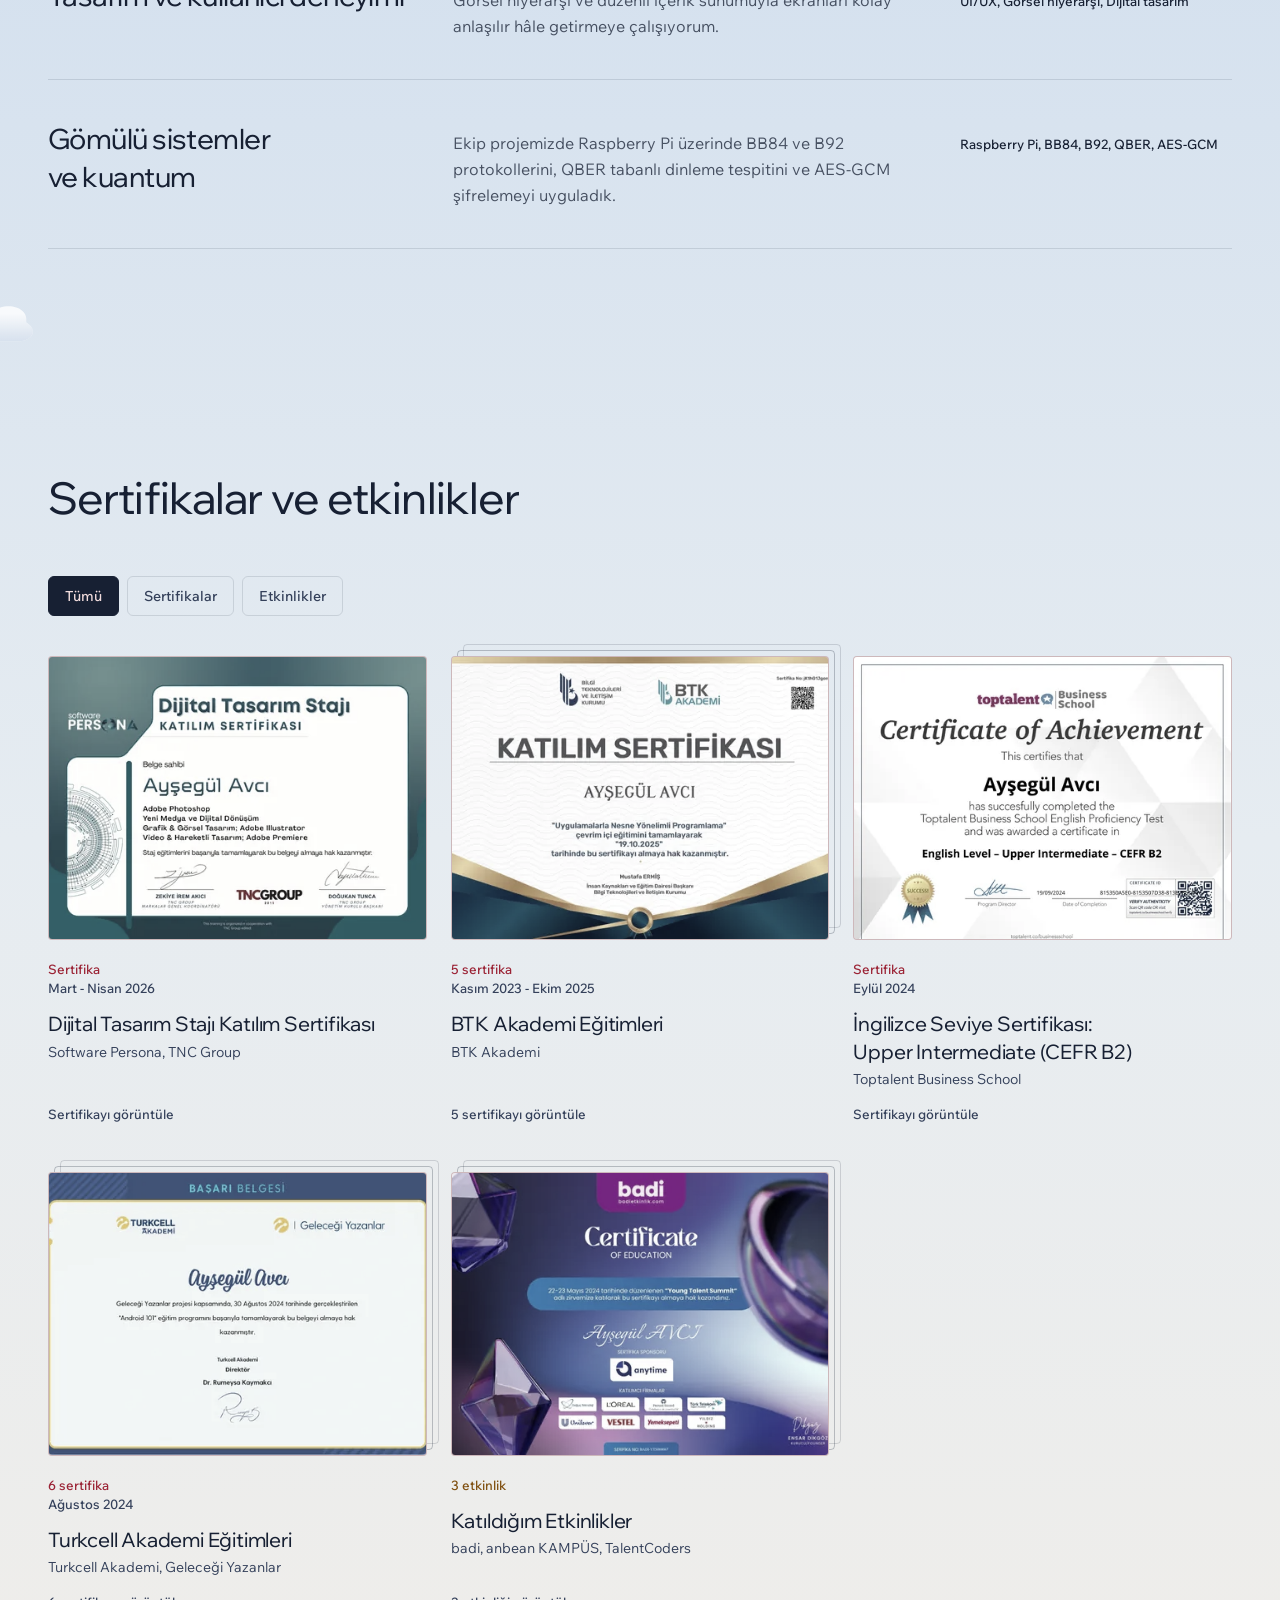
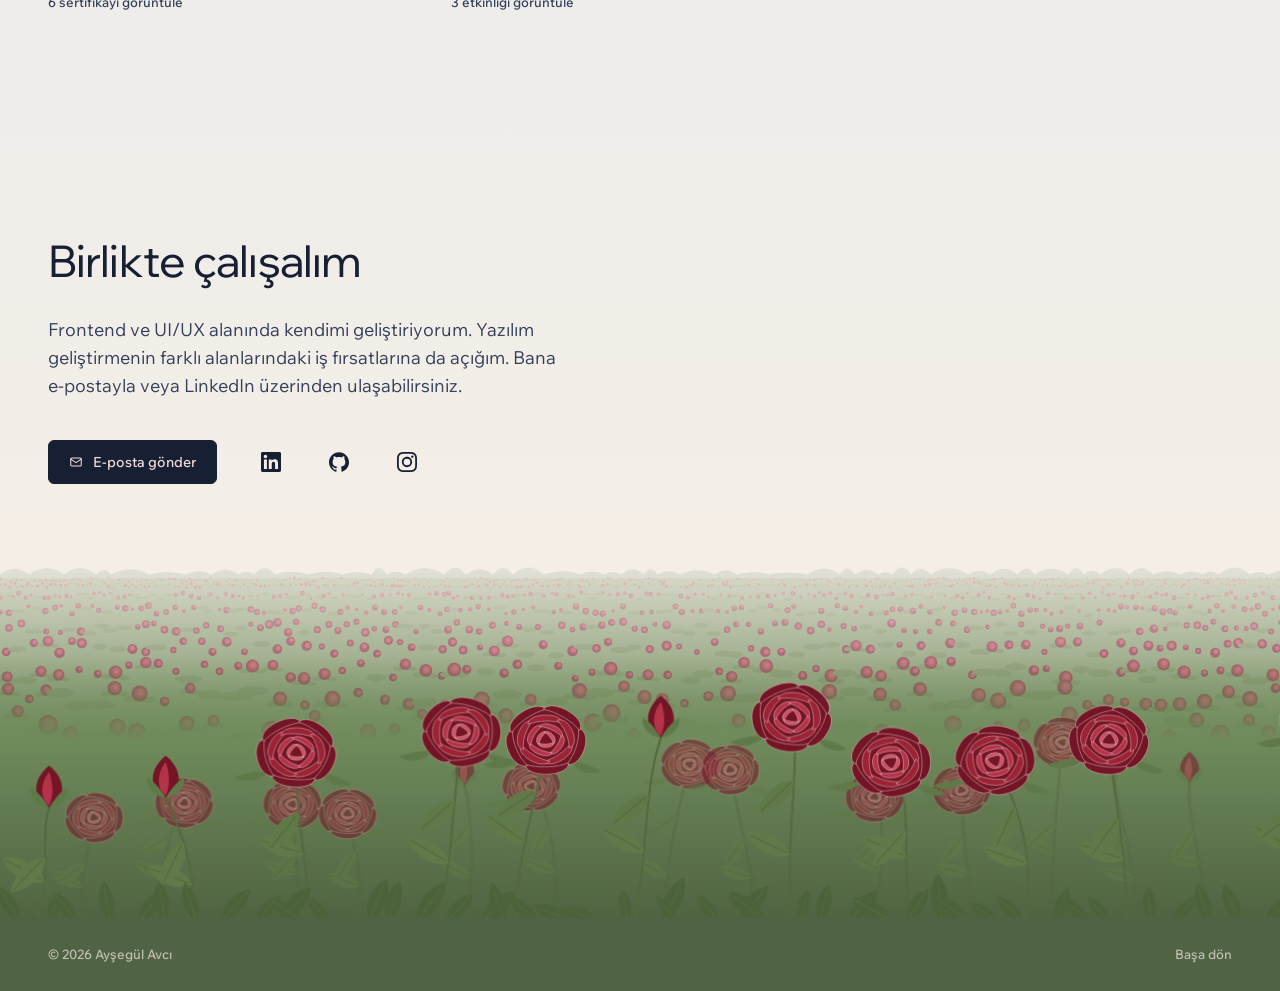
